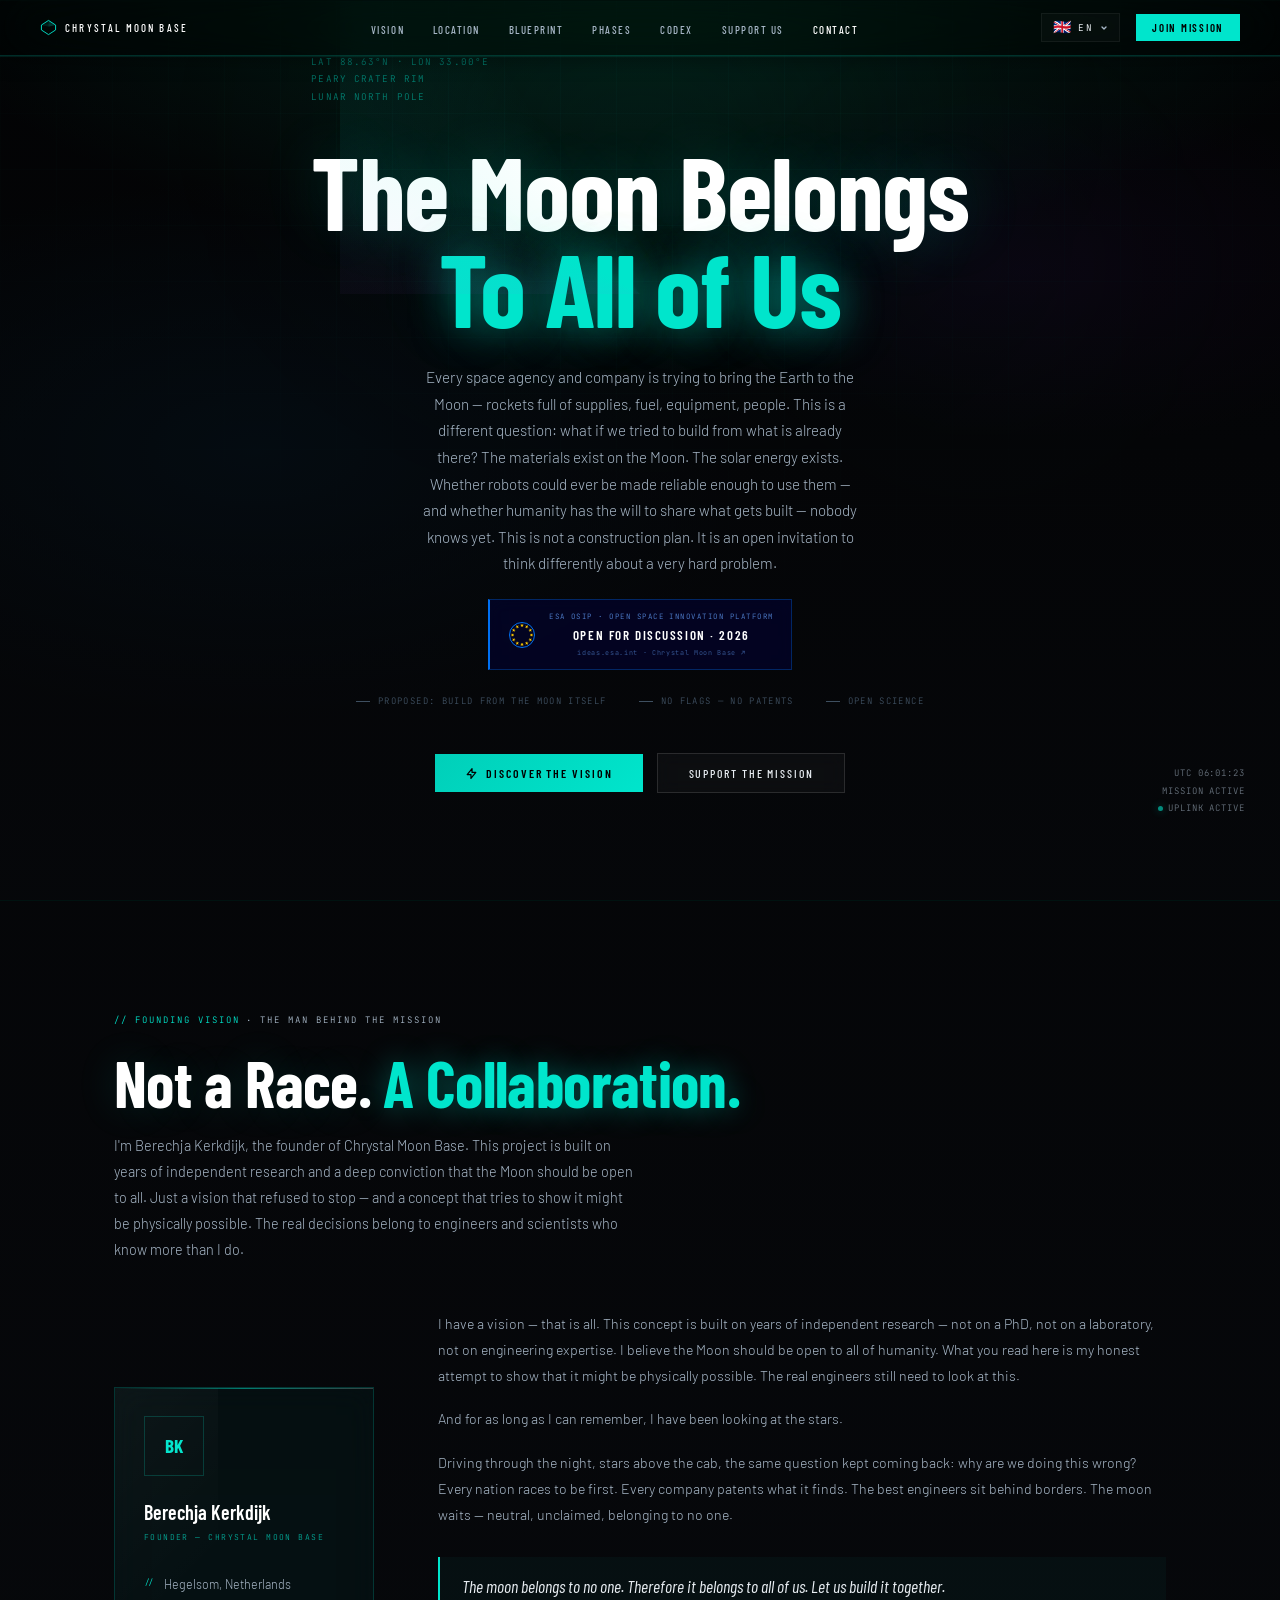
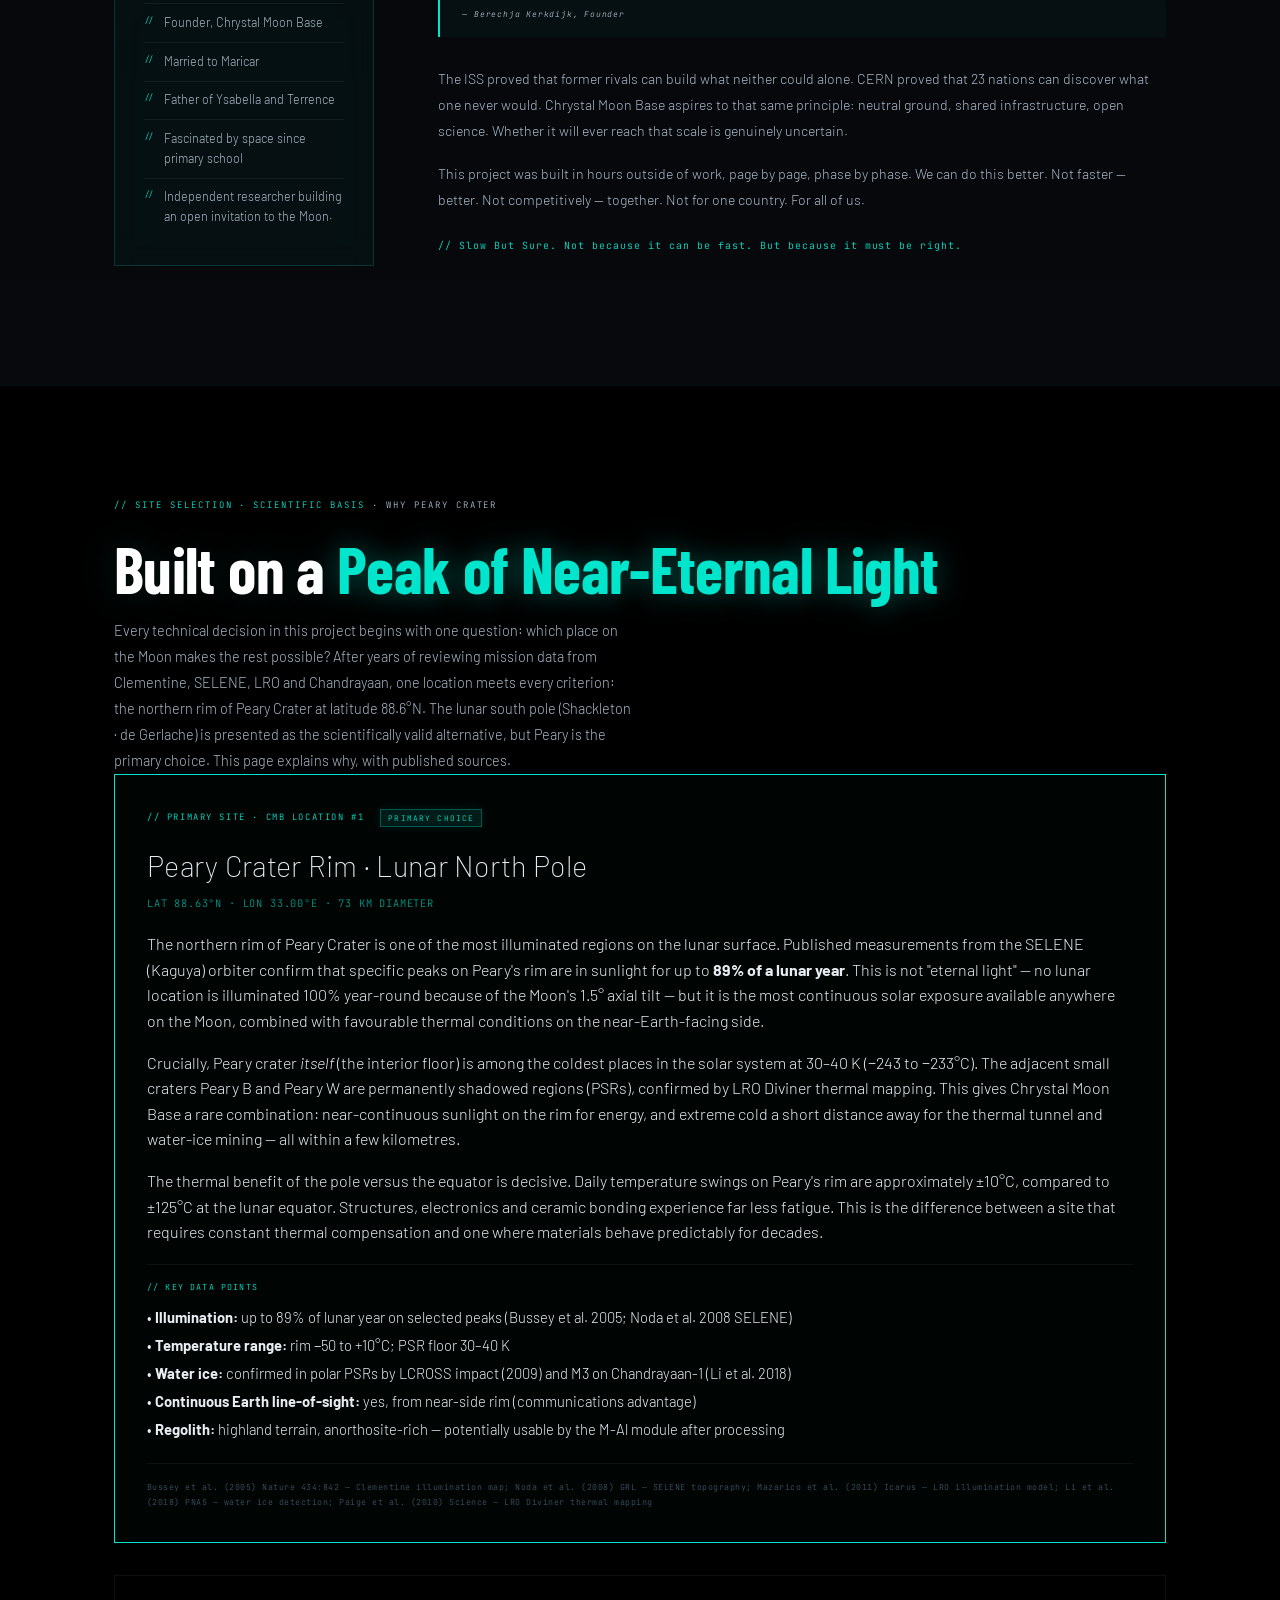
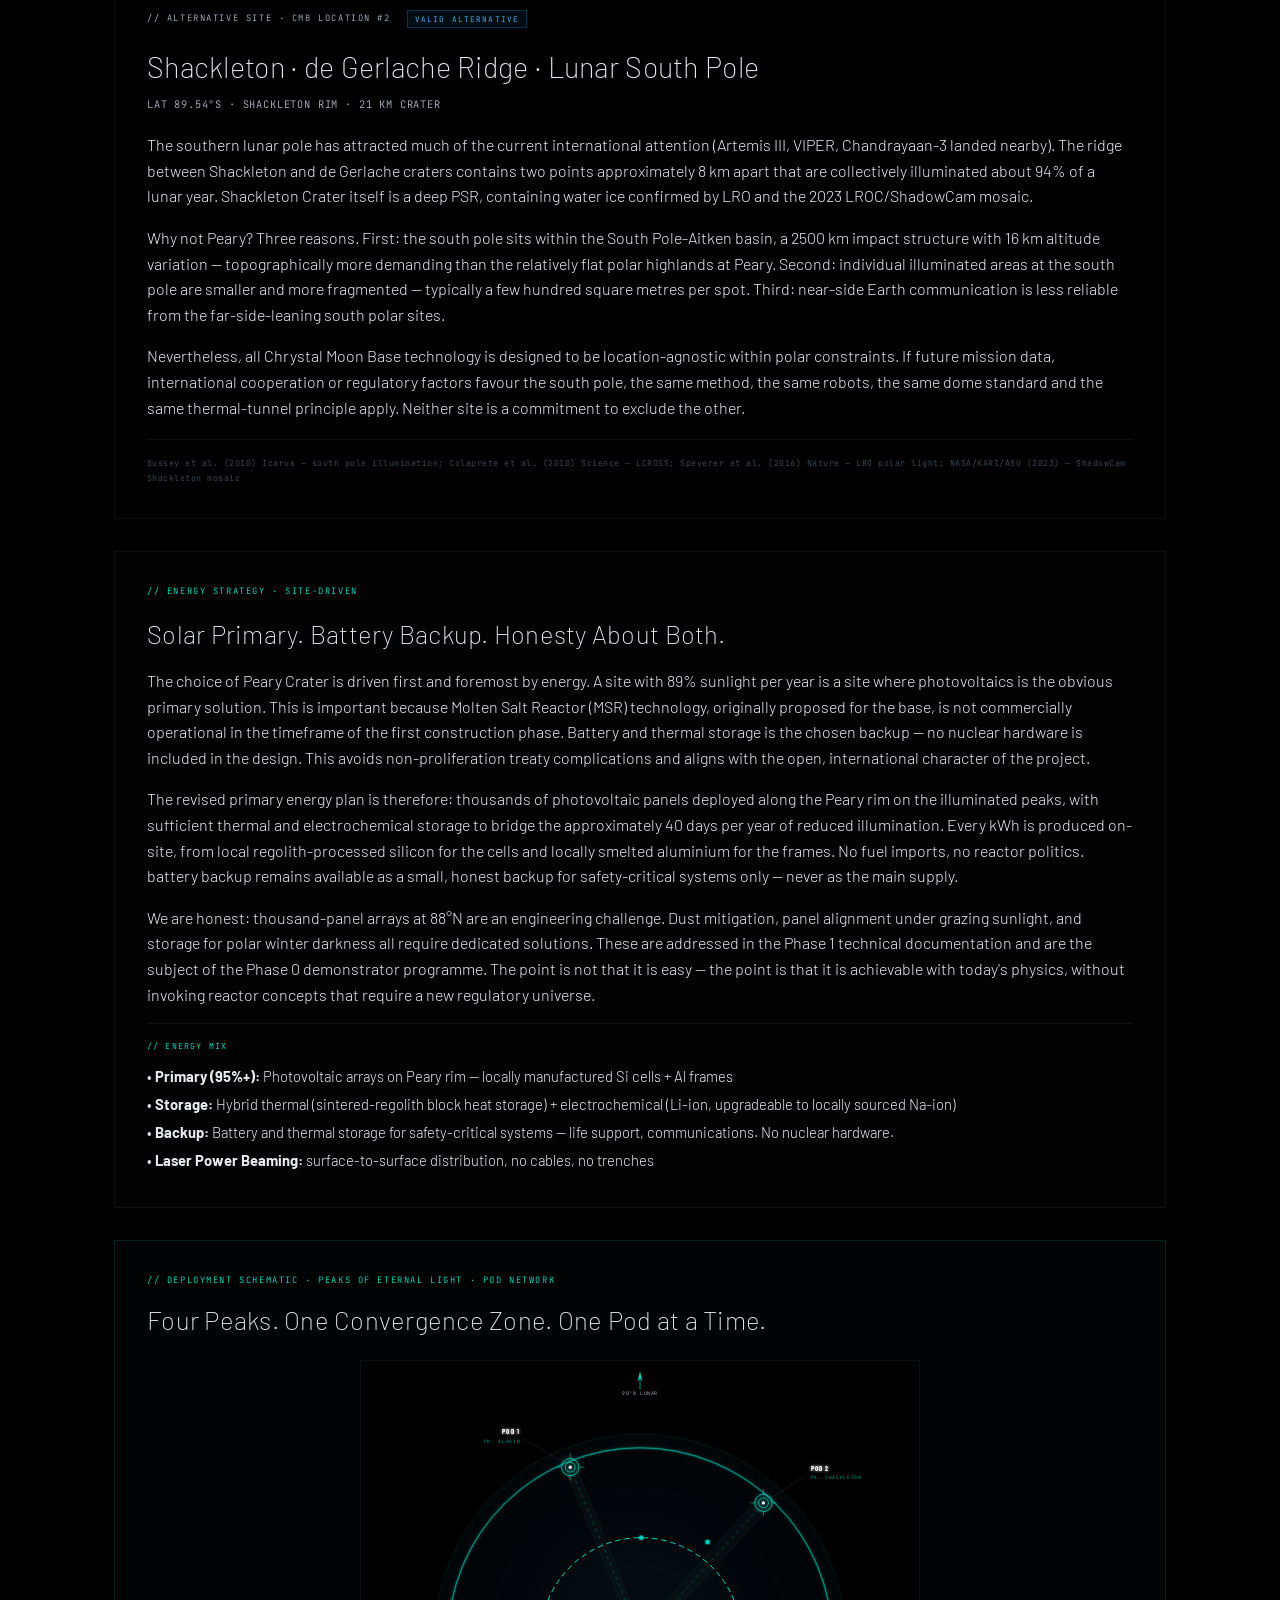
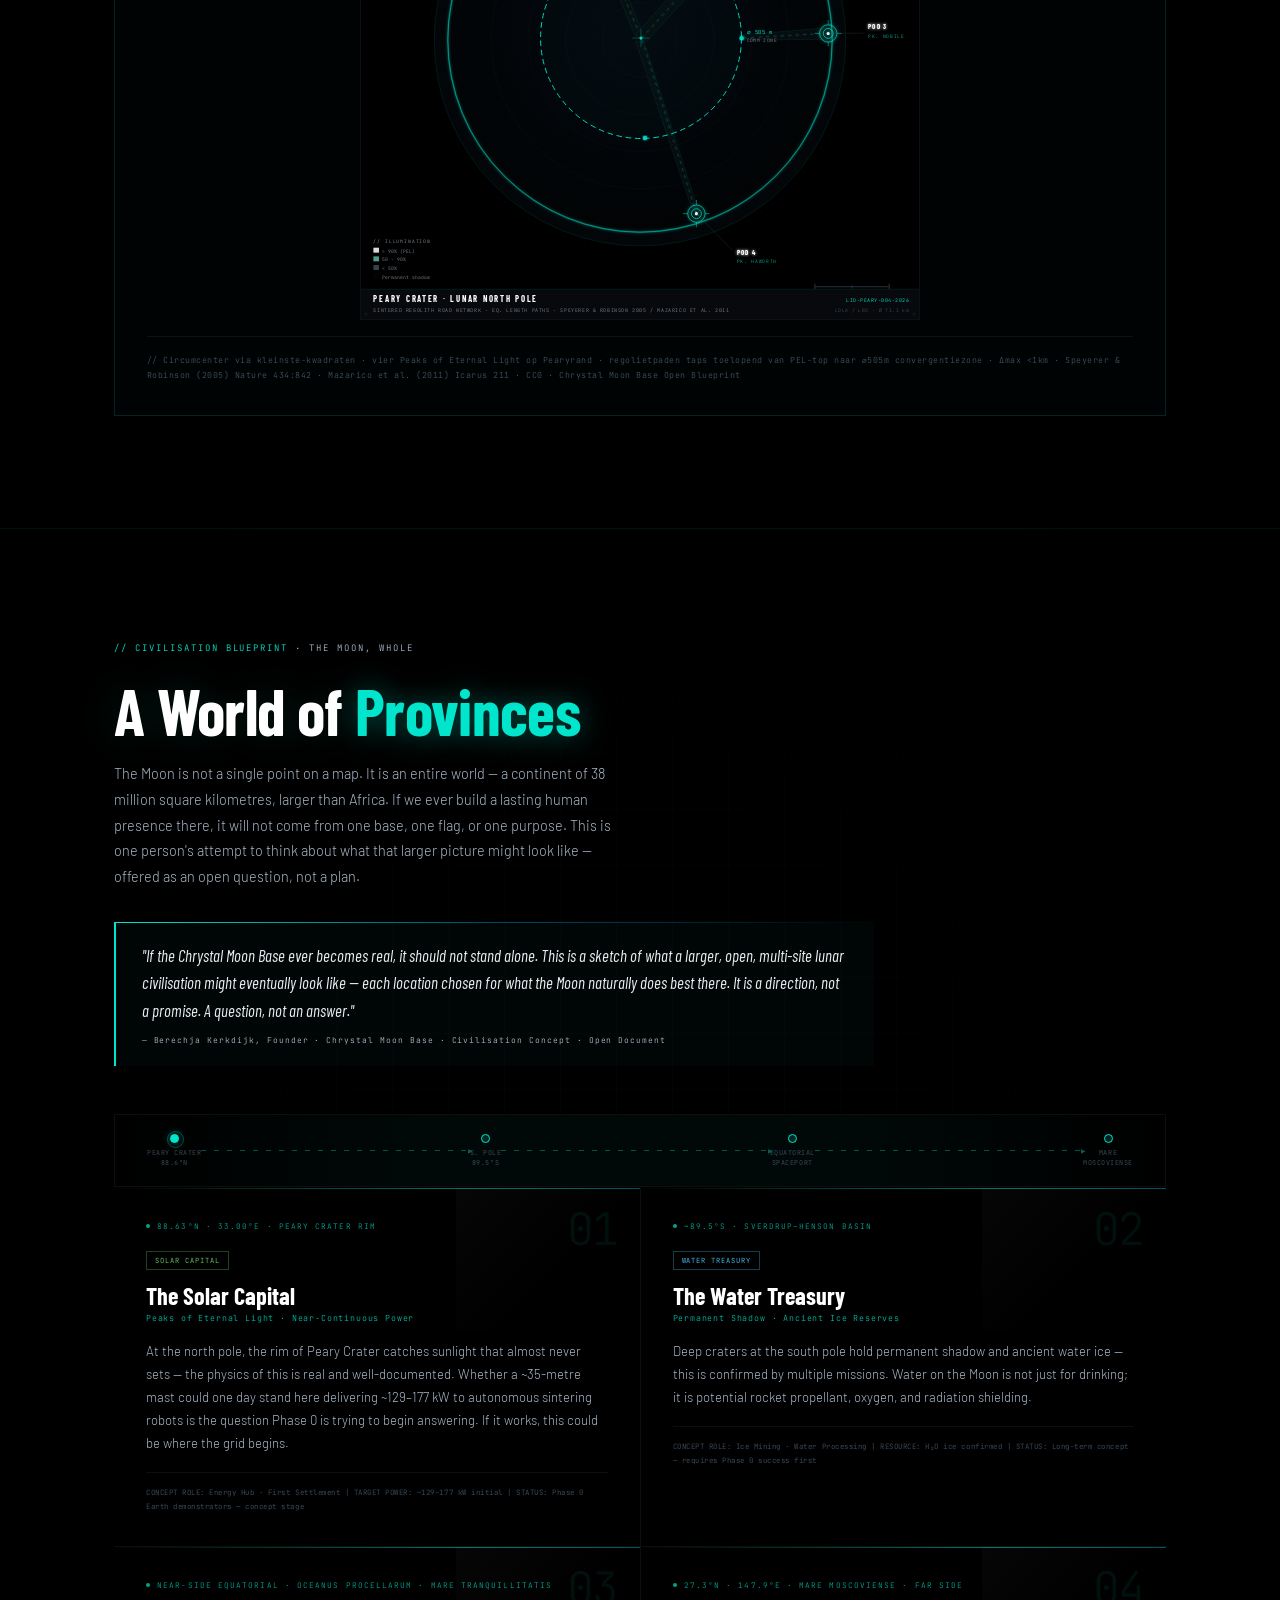
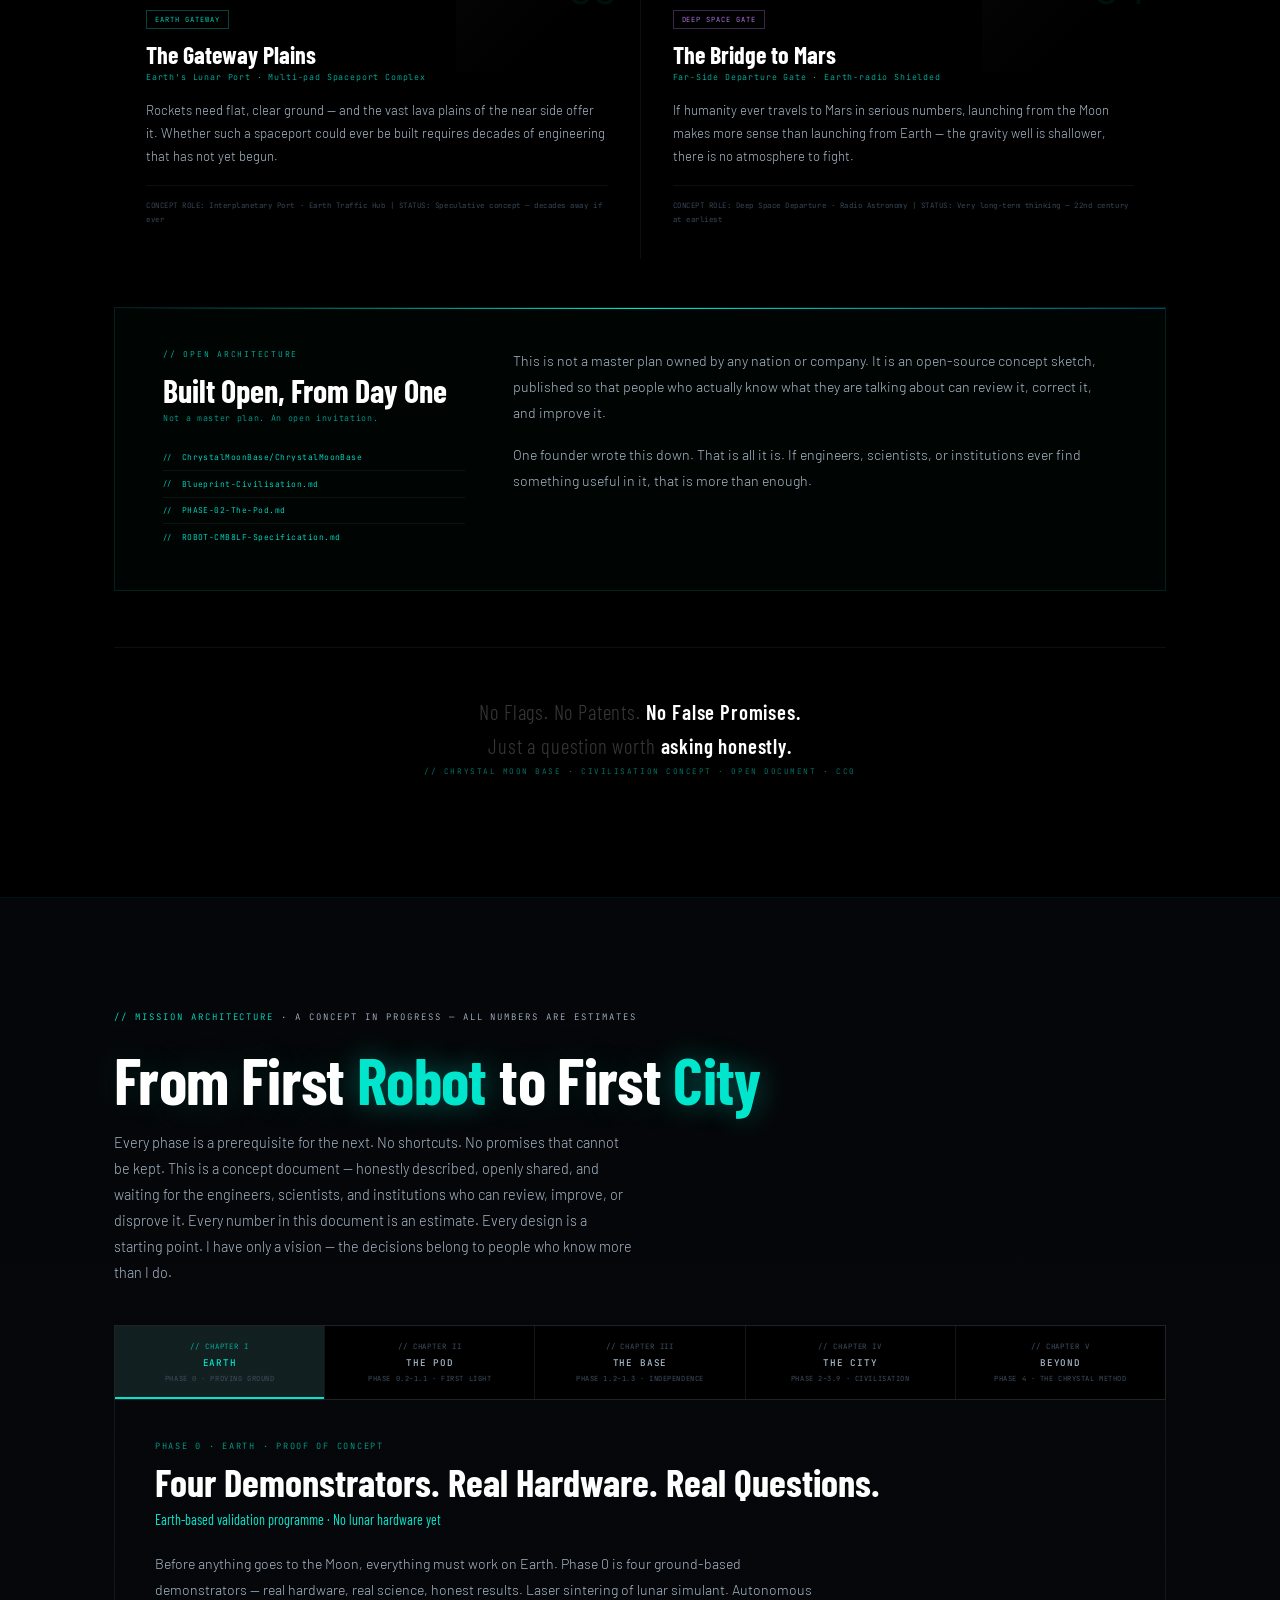
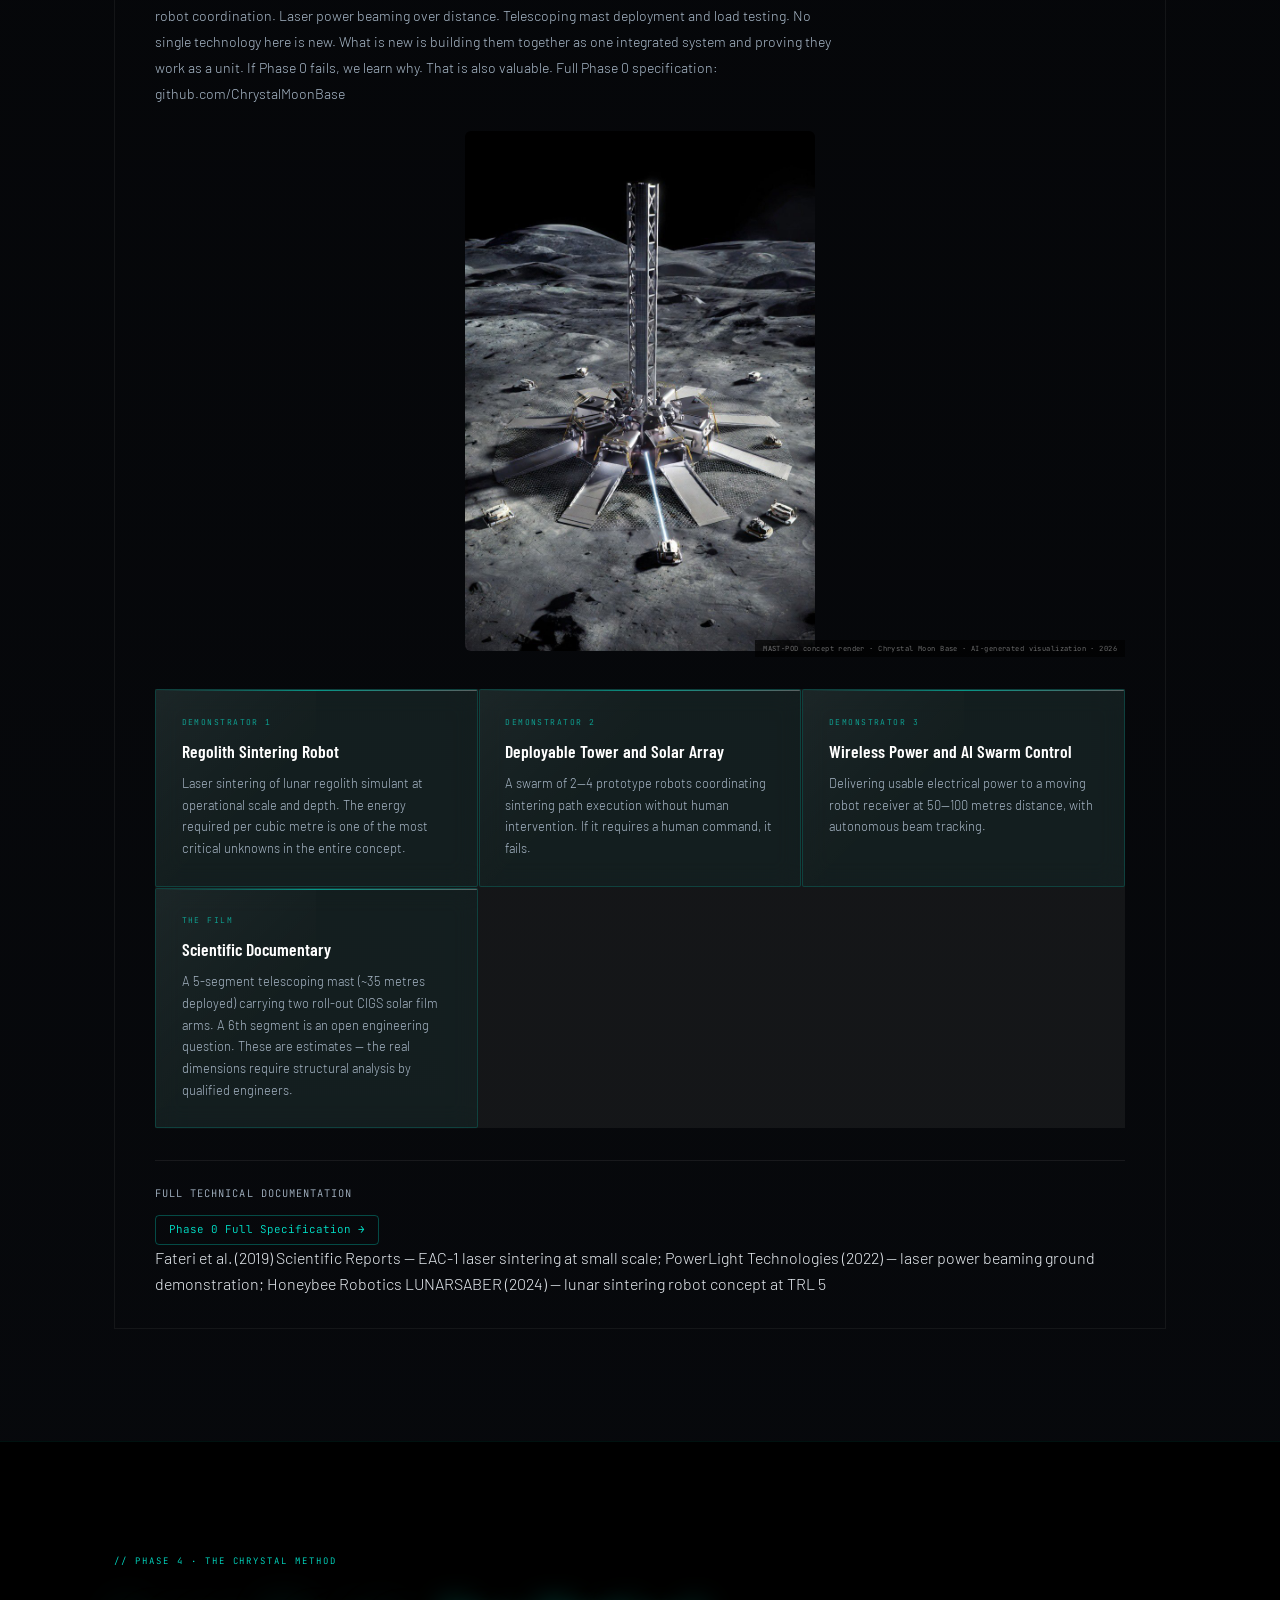
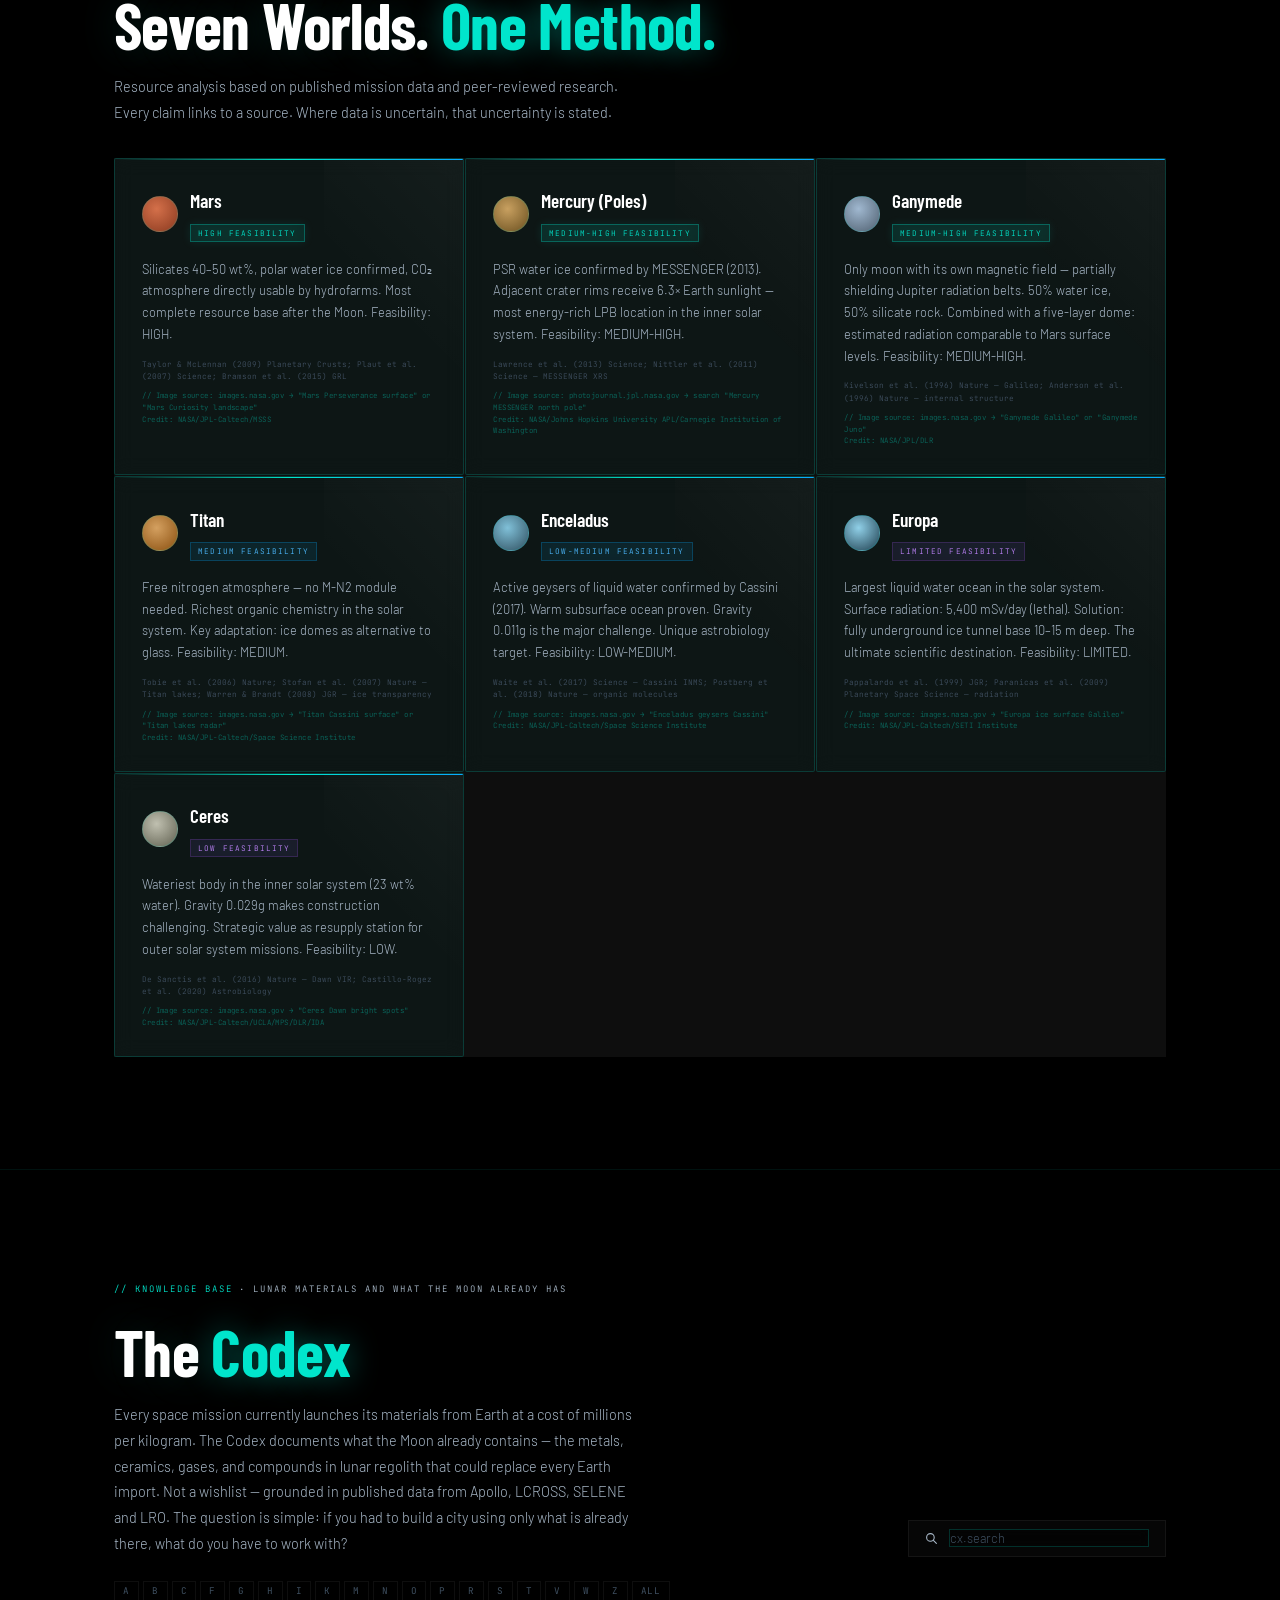
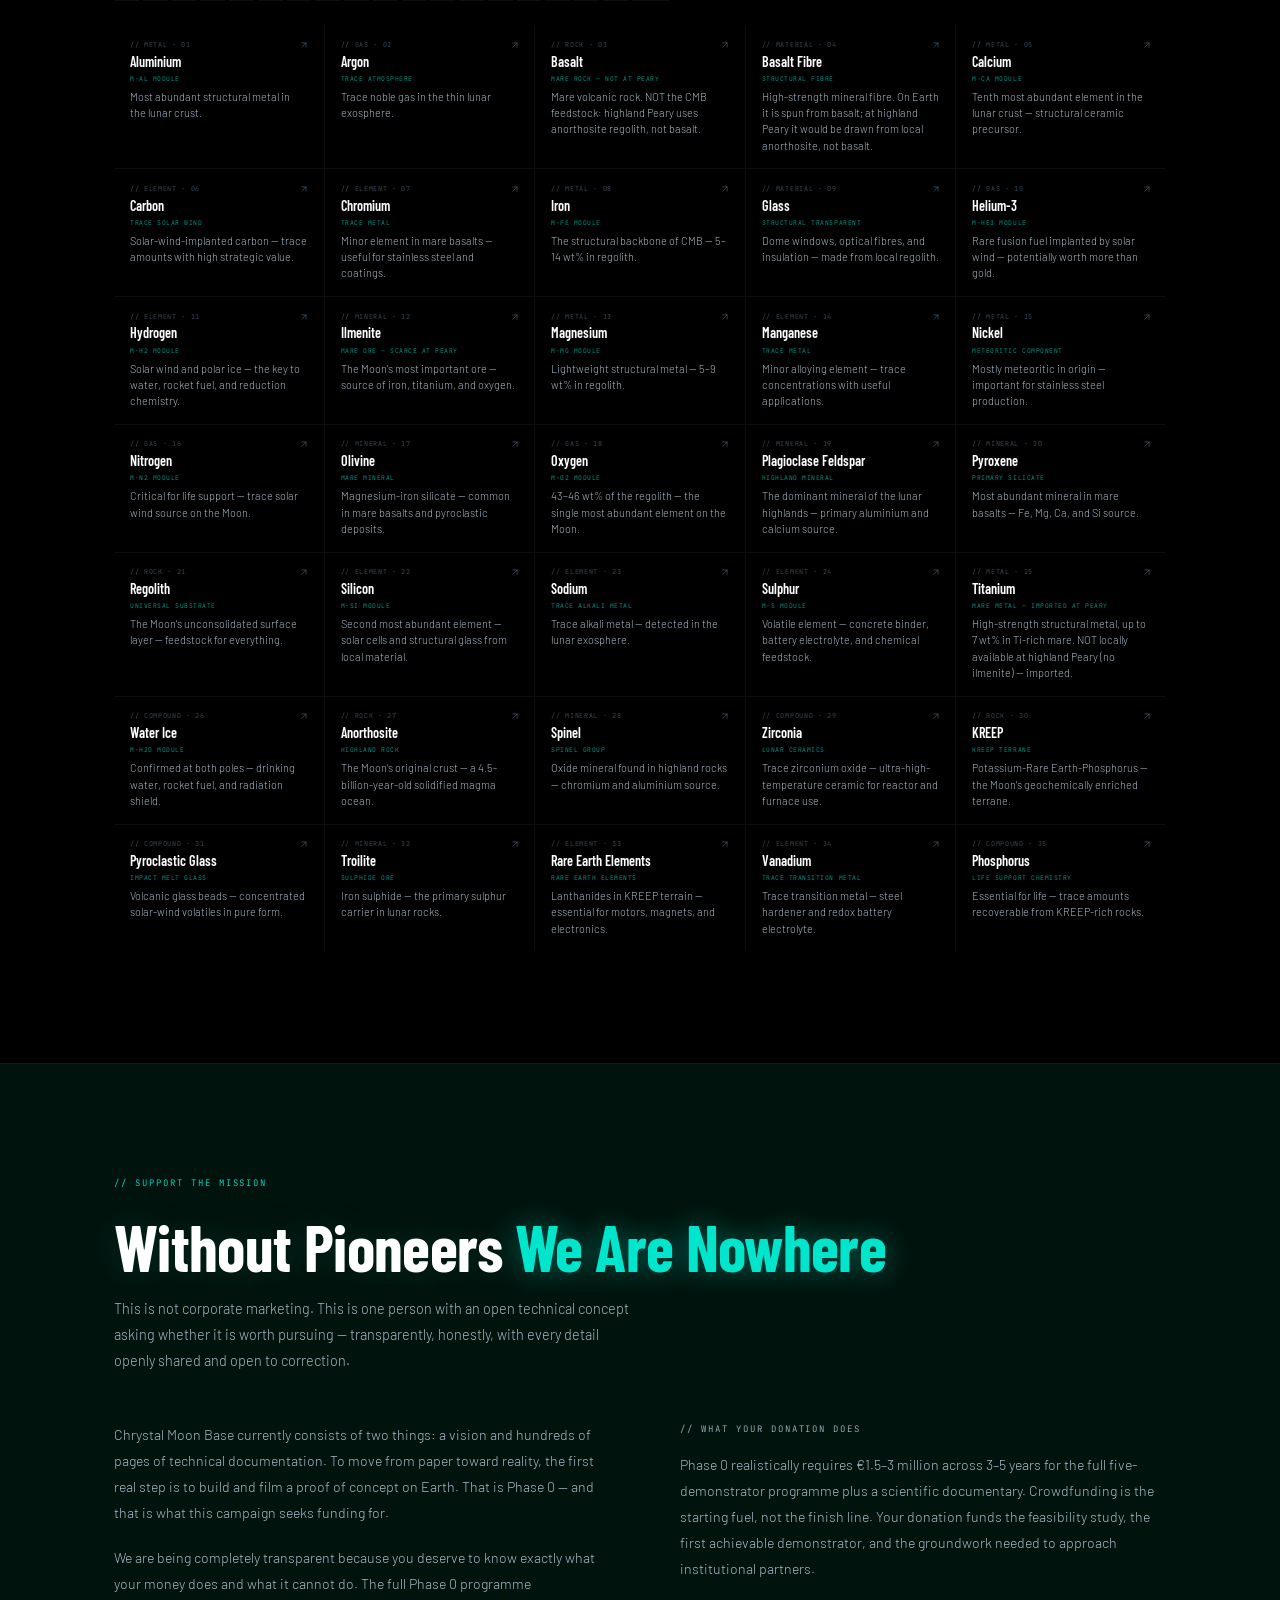
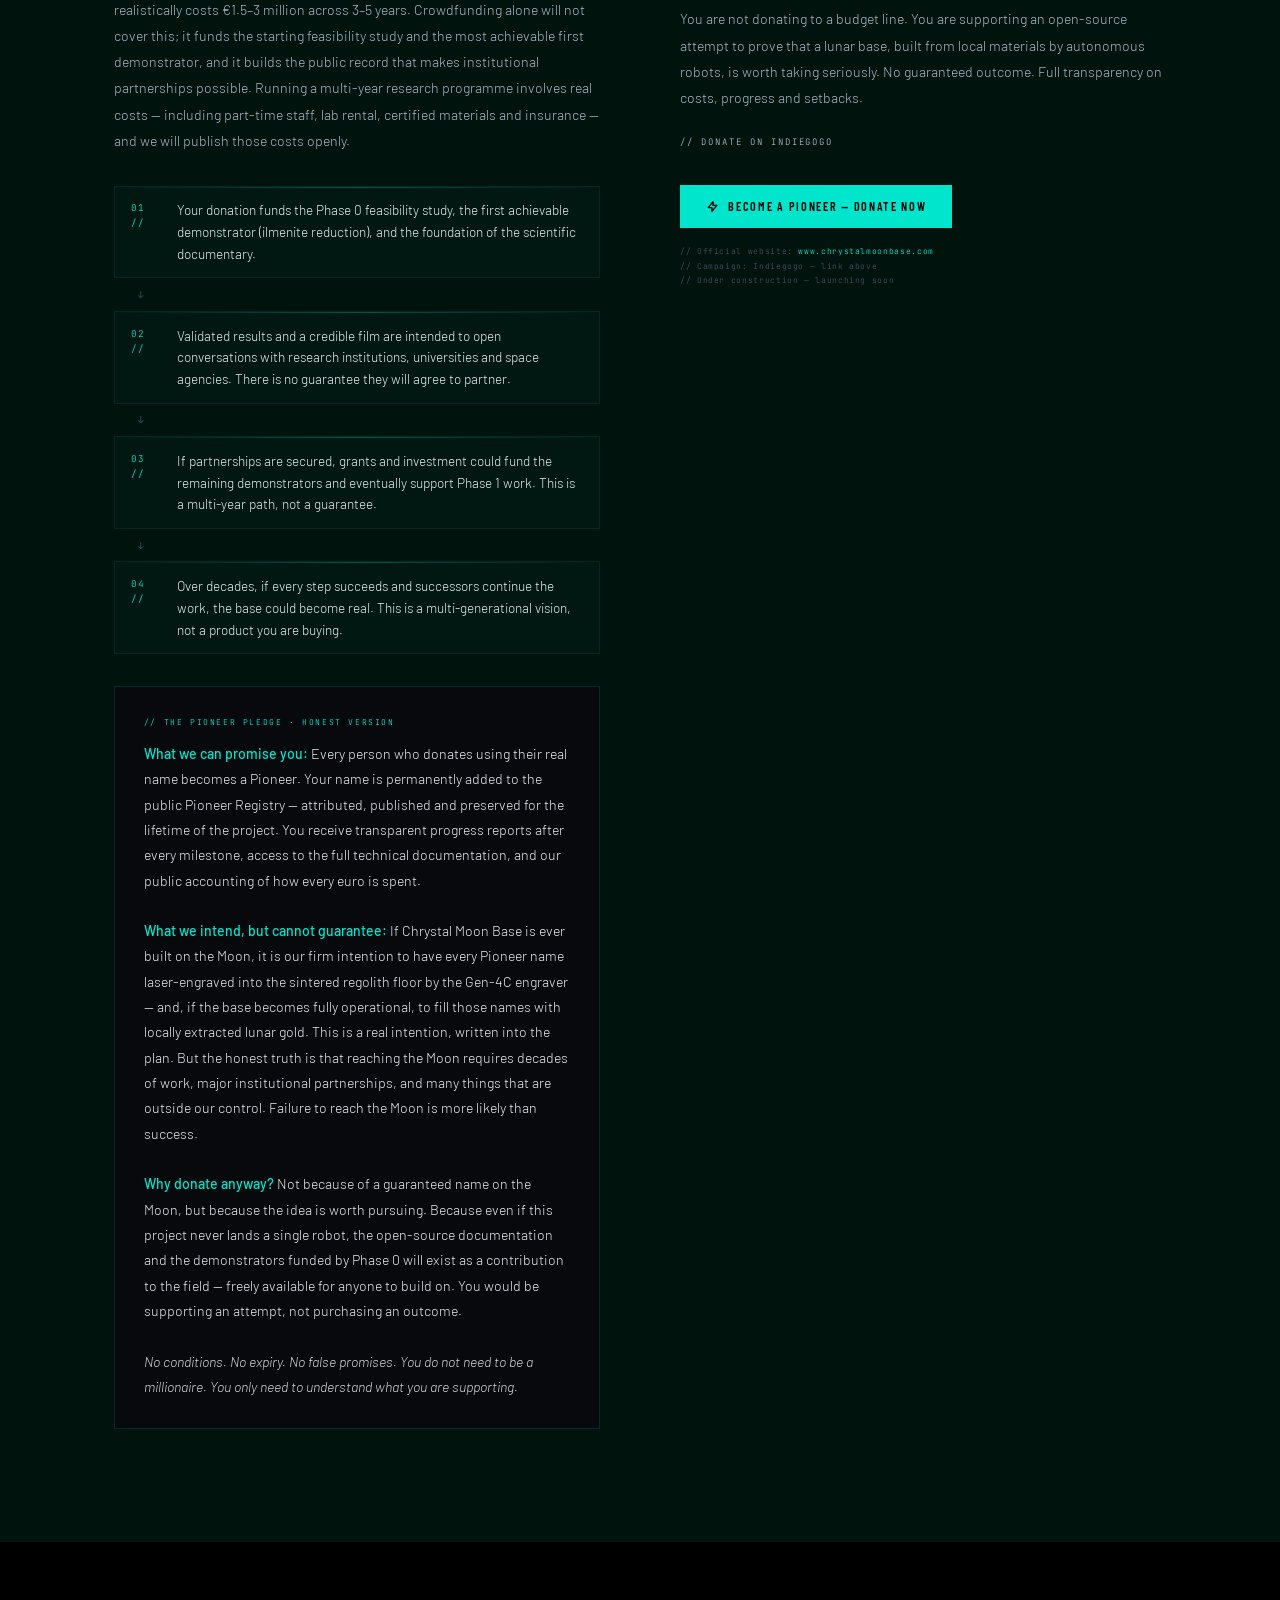
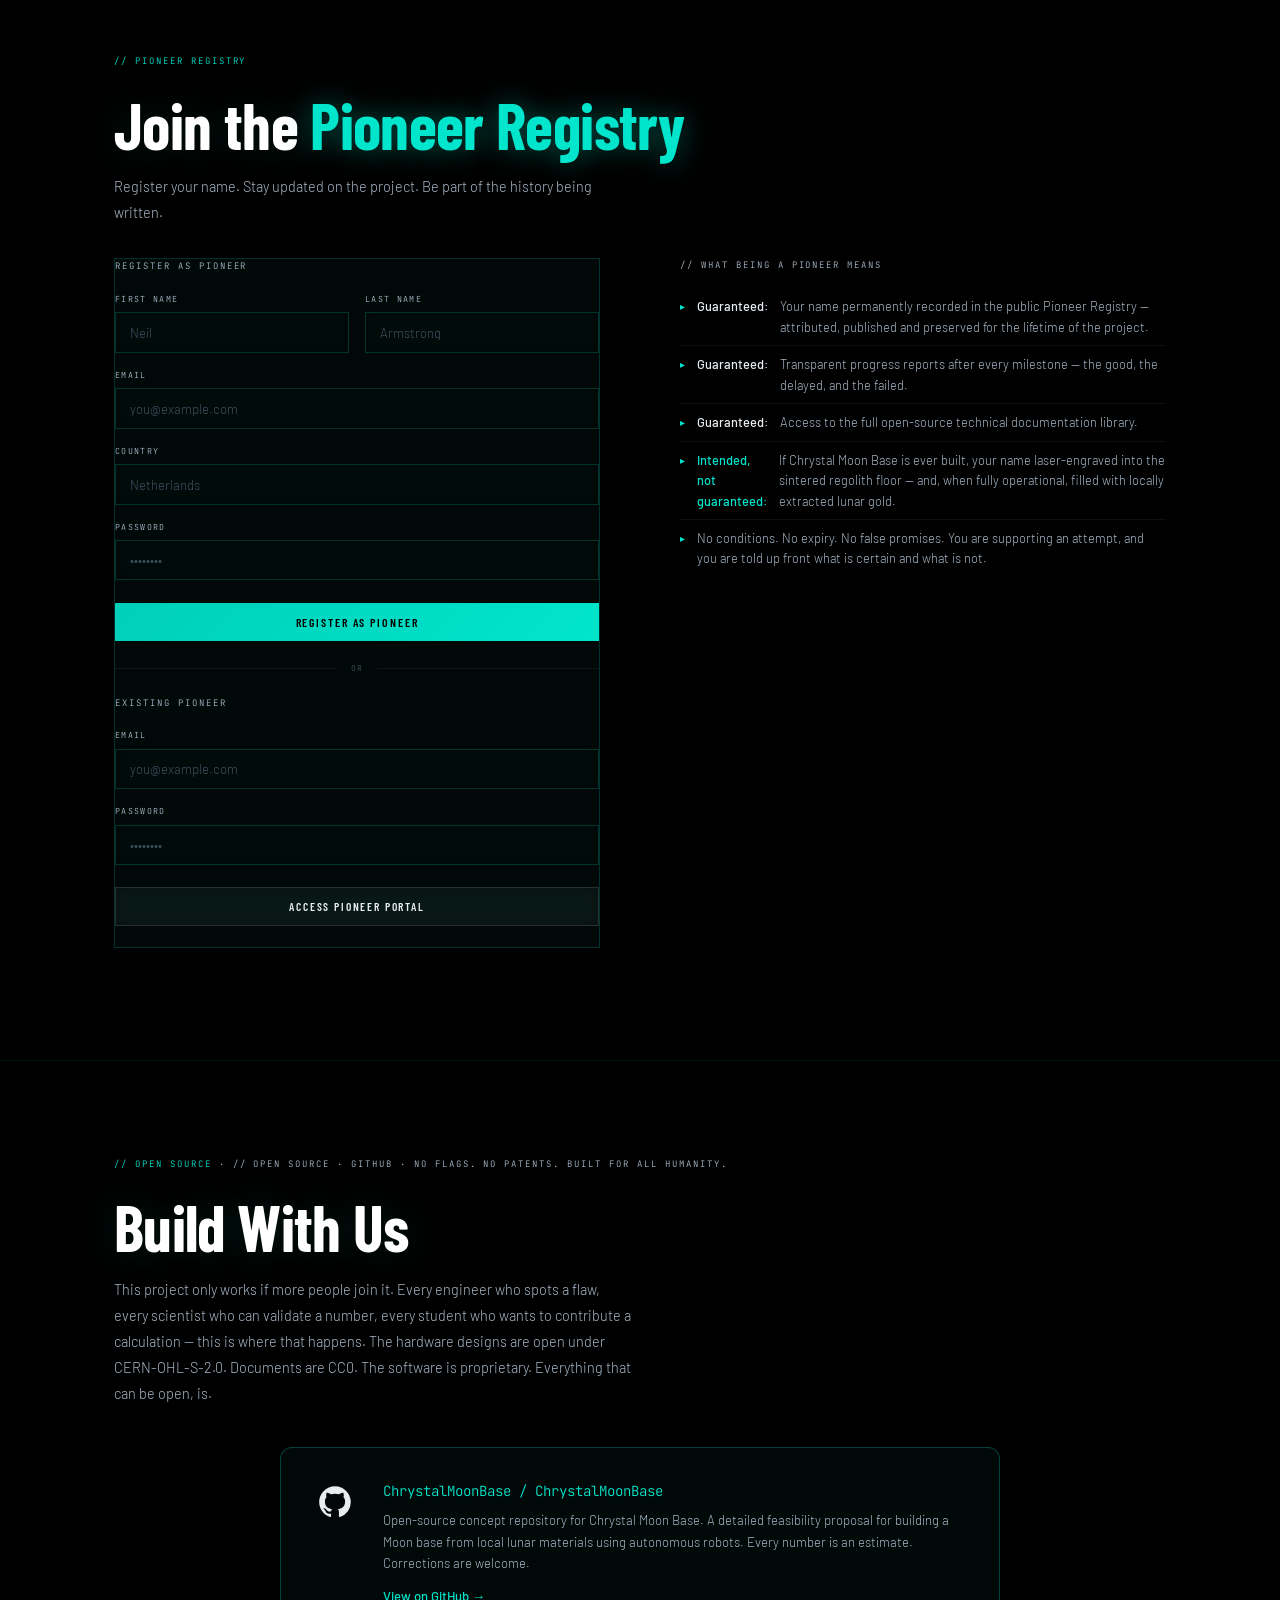
==== public/index.html @ 7a9bbae0 "Small consistency tweaks to the Chrystal Moon Base website and two roadmap docs: removed the duplica" ====
<!DOCTYPE html>
<html lang="en">
<head>
  <meta charset="UTF-8"/>
  <meta name="viewport" content="width=device-width,initial-scale=1.0"/>
  <meta name="color-scheme" content="dark"/>
  <title>Chrystal Moon Base — Build the Moon from the Moon</title>

  <!-- ── SEO ───────────────────────────────────────────────────────────── -->
  <meta name="description" content="Chrystal Moon Base is an open-source framework for building a permanent lunar base using only what the Moon already contains — metals, ceramics, gases and solar energy. No imports. No patents. Built for all of humanity."/>
  <meta name="keywords" content="lunar base, moon base, ISRU, in-situ resource utilisation, lunar construction, autonomous robots, sintered regolith, Peary crater, peaks of eternal light, open source space, ESA OSIP, helium-3, lunar regolith, space architecture"/>
  <meta name="author" content="Chrystal Moon Base"/>
  <meta name="robots" content="index, follow"/>
  <link rel="canonical" href="https://chrystalmoonbase.com/"/>

  <!-- ── Open Graph (Facebook, LinkedIn, WhatsApp preview) ─────────────── -->
  <meta property="og:type" content="website"/>
  <meta property="og:url" content="https://chrystalmoonbase.com/"/>
  <meta property="og:site_name" content="Chrystal Moon Base"/>
  <meta property="og:title" content="Chrystal Moon Base — Build the Moon from the Moon"/>
  <meta property="og:description" content="An open-source framework for building a permanent lunar base from what the Moon already contains — metals, ceramics, gases and solar energy. Qualified by ESA OSIP. No patents. Built for all of humanity."/>
  <meta property="og:image" content="https://chrystalmoonbase.com/assets/images/mastpod-render.png"/>
  <meta property="og:image:width" content="1200"/>
  <meta property="og:image:height" content="630"/>
  <meta property="og:locale" content="en_US"/>

  <!-- ── Twitter / X Card ──────────────────────────────────────────────── -->
  <meta name="twitter:card" content="summary_large_image"/>
  <meta name="twitter:site" content="@chrystalbase"/>
  <meta name="twitter:title" content="Chrystal Moon Base — Build the Moon from the Moon"/>
  <meta name="twitter:description" content="Open-source lunar base construction using only what the Moon already contains. Qualified by ESA OSIP. No patents. Built for all of humanity."/>
  <meta name="twitter:image" content="https://chrystalmoonbase.com/assets/images/mastpod-render.png"/>

  <!-- ── Structured data (Google rich results) ─────────────────────────── -->
  <script type="application/ld+json">
  {
    "@context": "https://schema.org",
    "@graph": [
      {
        "@type": "Organization",
        "@id": "https://chrystalmoonbase.com/#organization",
        "name": "Chrystal Moon Base",
        "url": "https://chrystalmoonbase.com",
        "description": "Open-source framework for building a permanent lunar base from in-situ lunar resources. Qualified by ESA OSIP Open for Discussion 2026.",
        "sameAs": [
          "https://github.com/ChrystalMoonBase/ChrystalMoonBase",
          "https://ideas.esa.int"
        ]
      },
      {
        "@type": "WebSite",
        "@id": "https://chrystalmoonbase.com/#website",
        "url": "https://chrystalmoonbase.com",
        "name": "Chrystal Moon Base",
        "description": "Build the Moon from the Moon — open source lunar base construction",
        "publisher": {"@id": "https://chrystalmoonbase.com/#organization"},
        "potentialAction": {
          "@type": "SearchAction",
          "target": "https://chrystalmoonbase.com/#codex?q={search_term_string}",
          "query-input": "required name=search_term_string"
        }
      },
      {
        "@type": "ResearchProject",
        "name": "Chrystal Moon Base",
        "url": "https://chrystalmoonbase.com",
        "description": "An open-source autonomous robotic framework for in-situ lunar base construction using only what the Moon already contains.",
        "keywords": "lunar base, ISRU, autonomous robots, sintered regolith, Peary crater, ESA OSIP",
        "funding": {
          "@type": "Grant",
          "funder": {
            "@type": "Organization",
            "name": "ESA OSIP — Open Space Innovation Platform"
          }
        }
      }
    ]
  }
  </script>

  <link href="https://fonts.googleapis.com/css2?family=Barlow:wght@300;400;500&amp;family=Barlow+Condensed:wght@300;400;500;600;700&amp;family=JetBrains+Mono:wght@300;400&amp;display=swap" rel="stylesheet"/>
  <style>
    :root{--cyan:#00e5cc;--cyan-dim:rgba(0,229,204,0.65);--white:#ffffff;--off-white:#e8edf2;--muted:#a8b8c8;--muted-2:#3e4f60;--bg:#000000;--bg-card:#07090c;--border:rgba(255,255,255,0.055)}
    *,*::before,*::after{box-sizing:border-box;margin:0;padding:0}
    html{scroll-behavior:smooth;color-scheme:dark;background:#000000}
    body{background:#000000 !important;color:var(--off-white);font-family:'Barlow',sans-serif;font-weight:300;line-height:1.6;overflow-x:hidden;-webkit-font-smoothing:antialiased;color-scheme:dark}
    ::-webkit-scrollbar{width:3px}::-webkit-scrollbar-track{background:#000}::-webkit-scrollbar-thumb{background:rgba(0,229,204,0.3)}
    nav{position:fixed;top:0;left:0;right:0;z-index:100;height:56px;display:flex;align-items:center;justify-content:space-between;padding:0 2.5rem;background:rgba(0,0,0,0.85);backdrop-filter:blur(14px);border-bottom:1px solid var(--border);gap:1rem}
    .nav-logo{display:flex;align-items:center;gap:0.5rem;text-decoration:none;flex-shrink:0}
    .nav-logo-icon{width:17px;height:17px;color:var(--cyan)}
    .nav-logo-text{font-family:'Barlow Condensed',sans-serif;font-size:0.68rem;font-weight:500;letter-spacing:0.2em;text-transform:uppercase;color:var(--white)}
    .nav-links{display:flex;gap:1.8rem;list-style:none}
    .nav-links a{font-family:'Barlow Condensed',sans-serif;font-size:0.68rem;font-weight:500;letter-spacing:0.14em;text-transform:uppercase;color:var(--muted);text-decoration:none;transition:color 0.2s;cursor:pointer}
    .nav-links a:hover,.nav-links a.active{color:var(--white)}
    .nav-right{display:flex;align-items:center;gap:1rem}
    .lang-switcher{position:relative;flex-shrink:0}
    .lang-trigger{display:flex;align-items:center;gap:0.45rem;background:rgba(255,255,255,0.02);border:1px solid var(--border);padding:0.38rem 0.7rem;cursor:pointer;transition:all 0.2s;font-family:'JetBrains Mono',monospace;color:var(--off-white)}
    .lang-trigger:hover{border-color:rgba(0,229,204,0.28);background:rgba(0,229,204,0.04)}
    .lang-trigger.open{border-color:rgba(0,229,204,0.38);background:rgba(0,229,204,0.05)}
    .lang-flag{font-size:0.92rem;line-height:1;font-family:'Apple Color Emoji','Segoe UI Emoji','Noto Color Emoji',sans-serif}
    .lang-code{font-size:0.58rem;letter-spacing:0.12em;text-transform:uppercase;color:var(--off-white)}
    .lang-chevron{width:8px;height:8px;color:var(--muted);transition:transform 0.25s}
    .lang-trigger.open .lang-chevron{transform:rotate(180deg);color:var(--cyan)}
    .lang-menu{position:absolute;top:calc(100% + 6px);right:0;min-width:190px;background:rgba(6,8,10,0.97);backdrop-filter:blur(20px);-webkit-backdrop-filter:blur(20px);border:1px solid rgba(0,229,204,0.15);padding:0.3rem;opacity:0;visibility:hidden;transform:translateY(-6px);transition:opacity 0.22s,transform 0.22s,visibility 0.22s;z-index:110;max-height:380px;overflow-y:auto}
    .lang-menu.open{opacity:1;visibility:visible;transform:translateY(0)}
    .lang-menu::-webkit-scrollbar{width:3px}
    .lang-menu::-webkit-scrollbar-thumb{background:rgba(0,229,204,0.3)}
    .lang-option{display:flex;align-items:center;gap:0.65rem;width:100%;background:none;border:none;padding:0.5rem 0.75rem;cursor:pointer;transition:background 0.15s;text-align:left;color:var(--off-white)}
    .lang-option:hover{background:rgba(0,229,204,0.06)}
    .lang-option.active{background:rgba(0,229,204,0.1)}
    .lang-option.active .lang-name{color:var(--cyan)}
    .lang-option.active .lang-code{color:var(--cyan)}
    .lang-option .lang-flag{font-size:1.05rem}
    .lang-option .lang-code{min-width:22px;font-family:'JetBrains Mono',monospace;font-size:0.56rem;letter-spacing:0.1em;color:var(--muted-2)}
    .lang-option .lang-name{font-family:'Barlow',sans-serif;font-size:0.78rem;font-weight:300;letter-spacing:0.02em;flex:1}
    .btn-nav{font-family:'Barlow Condensed',sans-serif;font-size:0.68rem;font-weight:600;letter-spacing:0.16em;text-transform:uppercase;color:#000;background:var(--cyan);padding:0.42rem 1rem;text-decoration:none;transition:all 0.2s;display:inline-block;cursor:pointer;border:none;white-space:nowrap}
    .btn-nav:hover{background:#fff}
    #hero{position:relative;min-height:100vh;display:flex;flex-direction:column;justify-content:center;padding-top:56px;overflow:hidden;border-top:none}
    .hero-bg{position:absolute;inset:0;z-index:0;pointer-events:none}
    .hero-bg::before{content:'';position:absolute;inset:0;background:radial-gradient(ellipse 90% 70% at 50% 0%,rgba(0,60,44,0.55) 0%,transparent 55%),radial-gradient(ellipse 60% 50% at 50% 20%,rgba(0,30,22,0.4) 0%,transparent 60%),#000}
    .hero-bg::after{content:'';position:absolute;inset:0;background-image:linear-gradient(rgba(0,229,204,0.025) 1px,transparent 1px),linear-gradient(90deg,rgba(0,229,204,0.025) 1px,transparent 1px);background-size:56px 56px;mask-image:radial-gradient(ellipse 90% 70% at 50% 15%,black 20%,transparent 75%);-webkit-mask-image:radial-gradient(ellipse 90% 70% at 50% 15%,black 20%,transparent 75%)}
    .hero-blob{position:absolute;border-radius:50%;filter:blur(90px);pointer-events:none}
    .hero-blob-1{width:700px;height:500px;top:-120px;left:50%;transform:translateX(-50%);background:radial-gradient(ellipse,rgba(0,90,64,0.3) 0%,transparent 70%)}
    .hero-blob-2{width:350px;height:350px;top:10%;right:10%;background:radial-gradient(circle,rgba(0,229,204,0.05) 0%,transparent 70%)}
    .hero-content{position:relative;z-index:1;text-align:center;padding:0 2rem;max-width:820px;margin:0 auto}
    .hero-coords{font-family:'JetBrains Mono',monospace;font-size:0.58rem;color:var(--cyan-dim);letter-spacing:0.12em;line-height:1.9;margin-bottom:2.2rem;opacity:0.75;text-align:left;max-width:200px}
    .hero-title{font-family:'Barlow Condensed',sans-serif;font-size:clamp(3.4rem,9vw,6.5rem);font-weight:700;line-height:0.93;color:var(--white);letter-spacing:-0.01em;margin-bottom:1.8rem}
    .hero-title .accent{color:var(--cyan);display:block}
    .hero-desc{font-size:0.95rem;font-weight:300;color:var(--muted);max-width:440px;margin:0 auto 1.4rem;line-height:1.75}
    .hero-tags{display:flex;align-items:center;justify-content:center;flex-wrap:wrap;gap:0 2rem;margin-bottom:2.8rem}
    .hero-tag{font-family:'JetBrains Mono',monospace;font-size:0.56rem;color:var(--muted-2);letter-spacing:0.15em;text-transform:uppercase;display:flex;align-items:center;gap:0.5rem}
    .hero-tag::before{content:'';width:14px;height:1px;background:var(--muted-2)}
    .hero-btns{display:flex;align-items:center;justify-content:center;gap:0.9rem;flex-wrap:wrap}
    .btn-primary{font-family:'Barlow Condensed',sans-serif;font-size:0.74rem;font-weight:600;letter-spacing:0.16em;text-transform:uppercase;color:#000;background:var(--cyan);padding:0.75rem 1.9rem;text-decoration:none;display:inline-flex;align-items:center;gap:0.5rem;transition:all 0.25s;border:none;cursor:pointer}
    .btn-primary:hover{background:#fff;box-shadow:0 0 28px rgba(0,229,204,0.4);transform:translateY(-1px)}
    .btn-primary svg{width:13px;height:13px}
    .btn-ghost{font-family:'Barlow Condensed',sans-serif;font-size:0.74rem;font-weight:500;letter-spacing:0.16em;text-transform:uppercase;color:var(--off-white);background:transparent;border:1px solid rgba(255,255,255,0.13);padding:0.75rem 1.9rem;text-decoration:none;display:inline-block;transition:all 0.25s;cursor:pointer}
    .btn-ghost:hover{border-color:rgba(255,255,255,0.35);color:var(--white);transform:translateY(-1px)}
    .hero-status{position:absolute;bottom:1.8rem;right:2.2rem;z-index:1;text-align:right}
    .hero-status-text{font-family:'JetBrains Mono',monospace;font-size:0.56rem;color:var(--muted);letter-spacing:0.1em;line-height:2;opacity:0.6}
    .status-dot{display:inline-block;width:5px;height:5px;border-radius:50%;background:var(--cyan);margin-right:0.35rem;animation:blink 2s ease-in-out infinite}
    @keyframes blink{0%,100%{opacity:1}50%{opacity:0.15}}
    section{padding:7rem 2.5rem;border-top:1px solid var(--border)}
    .wrap{max-width:1100px;margin:0 auto;padding:0 1.5rem}
    .sec-label{font-family:'JetBrains Mono',monospace;font-size:0.56rem;color:var(--muted);letter-spacing:0.22em;text-transform:uppercase;margin-bottom:1.5rem}
    .sec-label .c{color:var(--cyan)}
    .sec-title{font-family:'Barlow Condensed',sans-serif;font-size:clamp(2.4rem,5vw,4rem);font-weight:700;color:var(--white);line-height:1;letter-spacing:-0.01em;margin-bottom:1.1rem}
    .sec-title .accent{color:var(--cyan)}
    .sec-desc{font-size:0.9rem;font-weight:300;color:var(--muted);line-height:1.8;max-width:520px}
    .media-placeholder{background:var(--bg-card);border:1px dashed rgba(0,229,204,0.2);padding:2.5rem 2rem;text-align:center;margin:2rem 0}
    .media-placeholder-icon{font-family:'JetBrains Mono',monospace;font-size:0.56rem;color:var(--cyan);letter-spacing:0.2em;text-transform:uppercase;margin-bottom:0.5rem}
    .media-placeholder-text{font-size:0.75rem;color:var(--muted-2);line-height:1.6}
    .vision-grid{display:grid;grid-template-columns:260px 1fr;gap:4rem;align-items:start;margin-top:3rem}
    .founder-card{background:var(--bg-card);border:1px solid var(--border);padding:1.8rem;position:sticky;top:76px}
    .founder-av{width:60px;height:60px;border:1px solid rgba(0,229,204,0.2);display:flex;align-items:center;justify-content:center;font-family:'Barlow Condensed',sans-serif;font-size:1.2rem;font-weight:700;color:var(--cyan);margin-bottom:1.2rem}
    .founder-name{font-family:'Barlow Condensed',sans-serif;font-size:1.25rem;font-weight:600;color:var(--white);margin-bottom:0.2rem}
    .founder-role{font-family:'JetBrains Mono',monospace;font-size:0.5rem;color:var(--cyan);letter-spacing:0.18em;text-transform:uppercase;margin-bottom:1.4rem;opacity:0.7}
    .fact-list{list-style:none}
    .fact-list li{display:flex;gap:0.65rem;padding:0.55rem 0;border-bottom:1px solid var(--border);font-size:0.78rem;color:var(--muted)}
    .fact-list li:last-child{border-bottom:none}
    .fact-list li::before{content:'//';font-family:'JetBrains Mono',monospace;font-size:0.5rem;color:var(--cyan);margin-top:1px;flex-shrink:0}
    .vision-body p{font-size:0.88rem;color:var(--muted);line-height:1.85;margin-bottom:1.1rem}
    .vision-quote{border-left:2px solid var(--cyan);padding:1rem 1.4rem;margin:1.8rem 0;background:rgba(0,229,204,0.03)}
    .vision-quote p{font-family:'Barlow Condensed',sans-serif;font-size:1.1rem;font-weight:400;color:var(--off-white);line-height:1.5;font-style:italic;margin:0}
    .vision-quote cite{display:block;font-family:'JetBrains Mono',monospace;font-size:0.5rem;color:var(--muted);letter-spacing:0.1em;margin-top:0.55rem}
    .phase-nav{display:flex;gap:2px;flex-wrap:wrap;margin-top:2.5rem;margin-bottom:2.5rem;background:rgba(255,255,255,0.02);padding:4px;border:1px solid var(--border)}
    .phase-btn{font-family:'JetBrains Mono',monospace;font-size:0.56rem;letter-spacing:0.12em;text-transform:uppercase;color:var(--muted);background:transparent;border:none;padding:0.55rem 0.9rem;cursor:pointer;transition:all 0.2s;white-space:nowrap}
    .phase-btn:hover{color:var(--off-white)}
    .phase-btn.active{color:var(--cyan);background:rgba(0,229,204,0.06);border-bottom:1px solid var(--cyan)}
    .phase-panel{display:none}
    .phase-panel.active{display:block}
    .phase-num{font-family:'JetBrains Mono',monospace;font-size:0.54rem;color:var(--cyan);letter-spacing:0.2em;text-transform:uppercase;margin-bottom:0.5rem;opacity:0.7}
    .phase-title{font-family:'Barlow Condensed',sans-serif;font-size:clamp(1.8rem,3vw,2.8rem);font-weight:700;color:var(--white);line-height:1.05;margin-bottom:0.4rem}
    .phase-sub{font-family:'Barlow Condensed',sans-serif;font-size:0.88rem;font-weight:400;color:var(--cyan);margin-bottom:1.2rem}
    .phase-desc{font-size:0.88rem;color:var(--muted);line-height:1.85;margin-bottom:1.5rem;max-width:680px}
    .phase-grid{display:grid;grid-template-columns:repeat(auto-fit,minmax(280px,1fr));gap:1px;background:var(--border);margin-bottom:2rem}
    .phase-card{background:var(--bg);padding:1.6rem}
    .phase-card-label{font-family:'JetBrains Mono',monospace;font-size:0.5rem;color:var(--cyan);letter-spacing:0.18em;text-transform:uppercase;margin-bottom:0.5rem;opacity:0.7}
    .phase-card-title{font-family:'Barlow Condensed',sans-serif;font-size:1.1rem;font-weight:600;color:var(--white);margin-bottom:0.5rem}
    .phase-card-text{font-size:0.8rem;color:var(--muted);line-height:1.7}
    .ms-list{list-style:none;margin-top:1rem}
    .ms-list li{display:flex;gap:0.75rem;padding:0.5rem 0;border-bottom:1px solid var(--border);font-size:0.8rem;color:var(--muted);line-height:1.6}
    .ms-list li:last-child{border-bottom:none}
    .ms-list li::before{content:"\25B8";color:var(--cyan);font-size:0.65rem;margin-top:2px;flex-shrink:0}
    .ref-text{font-family:'JetBrains Mono',monospace;font-size:0.52rem;color:var(--muted-2);letter-spacing:0.06em;line-height:1.8;margin-top:1.5rem;border-top:1px solid var(--border);padding-top:1rem}
    .worlds-grid{display:grid;grid-template-columns:repeat(auto-fit,minmax(300px,1fr));gap:1px;background:var(--border);margin-top:2rem}
    .world-card{background:var(--bg);padding:1.7rem;transition:background 0.22s}
    .world-card:hover{background:rgba(0,229,204,0.02)}
    .world-header{display:flex;align-items:center;gap:0.75rem;margin-bottom:1rem}
    .world-dot{width:36px;height:36px;border-radius:50%;flex-shrink:0;border:1px solid rgba(0,229,204,0.15)}
    .world-name{font-family:'Barlow Condensed',sans-serif;font-size:1.2rem;font-weight:600;color:var(--white)}
    .world-badge{font-family:'JetBrains Mono',monospace;font-size:0.48rem;letter-spacing:0.15em;text-transform:uppercase;padding:2px 7px;border:1px solid;display:inline-block;margin-top:2px}
    .bh{color:#6CD46C;border-color:rgba(108,212,108,0.3)}.bm{color:var(--cyan);border-color:rgba(0,229,204,0.3)}.bl{color:var(--muted);border-color:var(--border)}
    .world-desc{font-size:0.8rem;color:var(--muted);line-height:1.7;margin-bottom:0.75rem}
    .world-ref{font-family:'JetBrains Mono',monospace;font-size:0.48rem;color:var(--muted-2);line-height:1.6}
    .codex-top{display:flex;align-items:flex-end;justify-content:space-between;gap:2rem;margin-bottom:1.5rem;flex-wrap:wrap}
    .codex-search{display:flex;align-items:center;gap:0.7rem;background:rgba(255,255,255,0.025);border:1px solid var(--border);padding:0.55rem 1rem}
    .codex-search svg{width:13px;height:13px;color:var(--muted);flex-shrink:0}
    .codex-search input{background:transparent;border:none;outline:none;font-family:'Barlow',sans-serif;font-size:0.8rem;font-weight:300;color:var(--off-white);width:200px}
    .codex-search input::placeholder{color:var(--muted-2)}
    .codex-alpha{display:flex;gap:4px;flex-wrap:wrap;margin-bottom:1.5rem}
    .alpha-btn{font-family:'JetBrains Mono',monospace;font-size:0.58rem;letter-spacing:0.08em;color:var(--muted-2);background:transparent;border:1px solid var(--border);padding:3px 8px;cursor:pointer;transition:all 0.2s}
    .alpha-btn:hover,.alpha-btn.active{color:var(--cyan);border-color:rgba(0,229,204,0.3)}
    .codex-grid{display:grid;grid-template-columns:repeat(5,1fr);gap:1px;background:var(--border)}
    .cx-card{background:var(--bg);padding:0.9rem 1rem;cursor:pointer;position:relative;transition:background 0.22s}
    .cx-card:hover{background:rgba(0,229,204,0.025)}
    .cx-icon{display:none}
    .cx-num{font-family:'JetBrains Mono',monospace;font-size:0.42rem;color:var(--muted-2);letter-spacing:0.1em;margin-bottom:0.2rem}
    .cx-name{font-family:'Barlow Condensed',sans-serif;font-size:0.88rem;font-weight:600;color:var(--white);line-height:1.2;margin-bottom:0.2rem}
    .cx-tag{font-family:'JetBrains Mono',monospace;font-size:0.4rem;color:var(--cyan);letter-spacing:0.08em;text-transform:uppercase;margin-bottom:0.3rem;opacity:0.7}
    .cx-desc{font-size:0.68rem;font-weight:300;color:var(--muted);line-height:1.5}
    .cx-arr{position:absolute;top:0.9rem;right:0.9rem;color:var(--muted-2);transition:color 0.2s,transform 0.2s}
    .cx-card:hover .cx-arr{color:var(--cyan);transform:translate(2px,-2px)}
    .cx-arr svg{width:10px;height:10px;display:block}
    .cx-empty{grid-column:1/-1;padding:5rem 2rem;text-align:center;font-family:'JetBrains Mono',monospace;font-size:0.7rem;color:var(--muted-2);letter-spacing:0.15em}
    #support{background:rgba(0,229,204,0.012)}
    .support-grid{display:grid;grid-template-columns:1fr 1fr;gap:5rem;align-items:start;margin-top:3rem}
    .support-why{font-size:0.88rem;color:var(--muted);line-height:1.85;margin-bottom:1.2rem}
    .chain{margin:2rem 0}
    .chain-item{display:flex;gap:1rem;align-items:flex-start;margin-bottom:0.9rem}
    .chain-num{font-family:'JetBrains Mono',monospace;font-size:0.58rem;color:var(--cyan);letter-spacing:0.1em;min-width:30px;margin-top:2px}
    .chain-text{font-size:0.85rem;color:var(--off-white);line-height:1.6}
    .chain-arrow{font-family:'JetBrains Mono',monospace;font-size:0.58rem;color:var(--muted-2);padding-left:1.5rem;padding-bottom:0.5rem}
    .pledge-box{background:var(--bg-card);border:1px solid rgba(0,229,204,0.15);padding:1.8rem;margin-top:2rem}
    .pledge-label{font-family:'JetBrains Mono',monospace;font-size:0.5rem;color:var(--cyan);letter-spacing:0.2em;text-transform:uppercase;margin-bottom:0.75rem}
    .pledge-text{font-size:0.88rem;color:var(--off-white);line-height:1.8}
    .ldot{display:inline-block;width:4px;height:4px;border-radius:50%;background:var(--cyan);margin:0 3px;animation:blink 1.5s ease-in-out infinite}
    .ldot:nth-child(2){animation-delay:0.3s}.ldot:nth-child(3){animation-delay:0.6s}
    .budget-table{width:100%;margin:1.5rem 0;border-collapse:collapse}
    .budget-table td{padding:0.6rem 0;border-bottom:1px solid var(--border);font-size:0.8rem}
    .budget-table td:first-child{color:var(--muted);font-size:0.77rem}
    .budget-table td:last-child{color:var(--off-white);text-align:right;font-family:'JetBrains Mono',monospace;font-size:0.72rem}
    .btotal td{color:var(--cyan) !important;border-bottom:none;border-top:1px solid rgba(0,229,204,0.2);font-weight:500}
    .donate-btn{display:inline-flex;align-items:center;gap:0.6rem;font-family:'Barlow Condensed',sans-serif;font-size:0.76rem;font-weight:600;letter-spacing:0.14em;text-transform:uppercase;color:#000;background:var(--cyan);padding:0.75rem 1.6rem;text-decoration:none;transition:all 0.25s;margin-top:1.5rem;border:none;cursor:pointer}
    .donate-btn:hover{background:#fff;box-shadow:0 0 28px rgba(0,229,204,0.4)}
    .account-grid{display:grid;grid-template-columns:1fr 1fr;gap:5rem;align-items:start;margin-top:2rem}
    .form-lbl{font-family:'JetBrains Mono',monospace;font-size:0.52rem;color:var(--muted);letter-spacing:0.16em;text-transform:uppercase;display:block;margin-bottom:0.4rem}
    .form-inp{width:100%;background:rgba(255,255,255,0.02);border:1px solid var(--border);padding:0.7rem 0.9rem;font-family:'Barlow',sans-serif;font-size:0.82rem;font-weight:300;color:var(--off-white);outline:none;transition:border-color 0.2s;appearance:none;-webkit-appearance:none}
    .form-inp:focus{border-color:rgba(0,229,204,0.28)}
    .form-inp::placeholder{color:var(--muted-2)}
    .form-g{margin-bottom:1rem}
    .form-row2{display:grid;grid-template-columns:1fr 1fr;gap:1rem}
    .divider{display:flex;align-items:center;gap:0.9rem;margin:1.3rem 0}
    .divider-ln{flex:1;height:1px;background:var(--border)}
    .divider-txt{font-family:'JetBrains Mono',monospace;font-size:0.5rem;color:var(--muted-2);letter-spacing:0.1em}
    .acc-logged{display:none;padding:2rem 0;text-align:center}
    .acc-logged .aname{font-family:'Barlow Condensed',sans-serif;font-size:2rem;font-weight:700;color:var(--cyan);margin:1rem 0 0.5rem}
    .acc-logged p{font-size:0.82rem;color:var(--muted);margin-bottom:1.5rem}
    .logout-btn{font-family:'JetBrains Mono',monospace;font-size:0.56rem;letter-spacing:0.12em;text-transform:uppercase;background:none;border:1px solid var(--border);color:var(--muted);padding:0.5rem 1rem;cursor:pointer;transition:all 0.2s}
    .logout-btn:hover{border-color:var(--muted);color:var(--off-white)}
    .form-msg{font-family:'JetBrains Mono',monospace;font-size:0.54rem;letter-spacing:0.06em;margin-top:0.75rem;min-height:1em}
    footer{border-top:1px solid var(--border);padding:1.8rem 2.5rem;display:flex;align-items:center;justify-content:space-between;flex-wrap:wrap;gap:1rem}
    .foot-l{display:flex;align-items:center;gap:0.55rem}
    .foot-l svg{width:14px;height:14px;color:var(--cyan);opacity:0.55}
    .foot-copy{font-family:'JetBrains Mono',monospace;font-size:0.52rem;color:var(--muted-2);letter-spacing:0.08em}
    .foot-links{display:flex;gap:1.4rem;flex-wrap:wrap}
    .foot-links a{font-family:'JetBrains Mono',monospace;font-size:0.52rem;color:var(--muted-2);letter-spacing:0.08em;text-decoration:none;transition:color 0.2s;cursor:pointer}
    .foot-links a:hover{color:var(--cyan)}
    .overlay{position:fixed;inset:0;z-index:200;background:rgba(0,0,0,0.92);backdrop-filter:blur(10px);display:flex;align-items:center;justify-content:center;padding:2rem;opacity:0;pointer-events:none;transition:opacity 0.28s}
    .overlay.on{opacity:1;pointer-events:all}
    .modal{background:#060809;border:1px solid rgba(0,229,204,0.1);width:100%;max-width:640px;max-height:88vh;overflow-y:auto;transform:translateY(18px);transition:transform 0.3s}
    .overlay.on .modal{transform:translateY(0)}
    .modal-hd{padding:1.8rem 2rem 1.4rem;border-bottom:1px solid var(--border);display:flex;align-items:flex-start;justify-content:space-between;gap:1rem}
    .modal-close{background:none;border:none;color:var(--muted);cursor:pointer;padding:0;flex-shrink:0;transition:color 0.2s}
    .modal-close:hover{color:var(--white)}
    .modal-close svg{width:17px;height:17px;display:block}
    .modal-bd{padding:1.8rem 2rem}
    .m-lbl{font-family:'JetBrains Mono',monospace;font-size:0.5rem;color:var(--cyan);letter-spacing:0.2em;text-transform:uppercase;margin-bottom:0.35rem;opacity:0.7}
    .m-title{font-family:'Barlow Condensed',sans-serif;font-size:1.8rem;font-weight:600;color:var(--white);line-height:1.1;margin-bottom:0.25rem}
    .m-sub{font-family:'Barlow Condensed',sans-serif;font-size:0.82rem;font-weight:400;color:var(--cyan);margin-bottom:1.3rem}
    .m-desc{font-size:0.82rem;font-weight:300;color:var(--muted);line-height:1.85;margin-bottom:1.6rem}
    .m-specs{background:rgba(255,255,255,0.018);border:1px solid var(--border);padding:1.3rem;margin-bottom:1.3rem}
    .m-specs-ttl{font-family:'JetBrains Mono',monospace;font-size:0.5rem;color:var(--cyan);letter-spacing:0.18em;text-transform:uppercase;margin-bottom:0.9rem}
    .m-specs-grid{display:grid;grid-template-columns:1fr 1fr;gap:0.7rem 1.3rem}
    .m-sk{font-family:'JetBrains Mono',monospace;font-size:0.5rem;color:var(--muted-2);letter-spacing:0.1em;text-transform:uppercase;margin-bottom:0.12rem}
    .m-sv{font-size:0.78rem;color:var(--off-white)}
    .m-ref{font-family:'JetBrains Mono',monospace;font-size:0.5rem;color:var(--muted-2);line-height:1.7;border-top:1px solid var(--border);padding-top:1rem;margin-top:0.5rem}
    .toast{position:fixed;bottom:2rem;right:2rem;z-index:300;background:#07090c;border:1px solid rgba(0,229,204,0.2);padding:0.9rem 1.4rem;display:flex;align-items:center;gap:0.7rem;font-size:0.78rem;color:var(--off-white);opacity:0;transform:translateY(8px);pointer-events:none;transition:all 0.28s}
    .toast.on{opacity:1;transform:translateY(0);pointer-events:all}
    .t-dot{width:5px;height:5px;border-radius:50%;background:var(--cyan);flex-shrink:0}

    .img-placeholder{position:relative;background:var(--bg-card);border:1px dashed rgba(0,229,204,0.2);overflow:hidden;display:block;width:100%}
    .img-placeholder img{width:100%;display:block;object-fit:cover}
    .img-credit{position:absolute;bottom:0;right:0;background:rgba(0,0,0,0.7);font-family:'JetBrains Mono',monospace;font-size:0.46rem;color:rgba(255,255,255,0.5);letter-spacing:0.06em;padding:3px 8px;text-align:right}
    .img-placeholder-label{padding:2rem;text-align:center}
    .img-placeholder-label .ipl-icon{font-family:'JetBrains Mono',monospace;font-size:0.54rem;color:var(--cyan);letter-spacing:0.18em;text-transform:uppercase;margin-bottom:0.4rem}
    .img-placeholder-label .ipl-src{font-size:0.72rem;color:var(--muted);line-height:1.6;margin-bottom:0.3rem}
    .img-placeholder-label .ipl-credit{font-family:'JetBrains Mono',monospace;font-size:0.48rem;color:var(--muted-2);letter-spacing:0.08em}

    .world-img{width:100%;height:140px;object-fit:cover;display:block;filter:brightness(0.7) saturate(0.8)}
    .world-img-wrap{position:relative;overflow:hidden;margin-bottom:1rem}
    .world-img-wrap .img-credit{position:absolute;bottom:0;right:0;background:rgba(0,0,0,0.65);font-family:'JetBrains Mono',monospace;font-size:0.42rem;color:rgba(255,255,255,0.45);letter-spacing:0.05em;padding:2px 7px}
    .section-img{width:100%;display:block;object-fit:cover;max-height:420px}
    .section-img-wrap{position:relative;overflow:hidden;margin:2rem 0}
    .section-img-wrap .img-credit{position:absolute;bottom:0;right:0;background:rgba(0,0,0,0.65);font-family:'JetBrains Mono',monospace;font-size:0.44rem;color:rgba(255,255,255,0.45);letter-spacing:0.06em;padding:3px 8px}
    .founder-photo{width:100%;display:block;object-fit:cover;object-position:top;margin-bottom:1.2rem;max-height:240px}
    .sr{opacity:0;transform:translateY(22px);transition:opacity 0.7s ease,transform 0.7s ease}
    .sr.in{opacity:1;transform:translateY(0)}
    .sd1{transition-delay:0.1s}.sd2{transition-delay:0.2s}.sd3{transition-delay:0.3s}
    .hero-video{position:absolute;top:0;left:0;width:100%;height:100%;object-fit:cover;opacity:0.35;z-index:0;pointer-events:none}
    .hero-video-overlay{position:absolute;top:0;left:0;width:100%;height:100%;background:linear-gradient(to bottom,rgba(8,10,14,0.3) 0%,rgba(8,10,14,0.7) 100%);z-index:1}
    .hero-content{position:relative;z-index:2}
    .hero-status{position:relative;z-index:2}
    .section-video-wrap{width:100%;margin:2rem 0;border-radius:4px;overflow:hidden;position:relative}
    .section-video-wrap video{width:100%;display:block;border-radius:4px}
    .license-notice{margin-top:2.5rem}
    .license-notice-inner{border:1px solid rgba(0,229,204,0.15);padding:1.4rem 1.8rem;background:rgba(0,229,204,0.02);position:relative}
    .license-notice-inner::before{content:'';position:absolute;top:0;left:0;right:0;height:1px;background:linear-gradient(90deg,transparent,rgba(0,229,204,0.4),transparent)}
    .license-notice-label{font-family:'JetBrains Mono',monospace;font-size:0.48rem;color:var(--cyan);letter-spacing:0.18em;text-transform:uppercase;display:block;margin-bottom:0.6rem;opacity:0.7}
    .license-notice-inner p{font-size:0.8rem;font-weight:300;color:var(--muted);line-height:1.75;margin:0 0 0.6rem}
    .license-notice-inner a{color:var(--cyan);text-decoration:none}
    .license-notice-inner a:hover{text-decoration:underline}
    .license-notice-meta{font-family:'JetBrains Mono',monospace;font-size:0.46rem;color:var(--muted-2);letter-spacing:0.08em}
    @media(max-width:960px){.vision-grid,.support-grid,.account-grid{grid-template-columns:1fr}.founder-card{position:static}.codex-grid{grid-template-columns:repeat(3,1fr)}.nav-links{display:none}section{padding:5rem 1.5rem}
      .chapter-nav{grid-template-columns:1fr 1fr;grid-template-rows:auto auto auto}
      .chapter-btn:last-child{grid-column:1/-1}
      .bp-provinces{grid-template-columns:1fr}
      .bp-open-grid{grid-template-columns:1fr;gap:1.5rem}
      .bp-open-panel{padding:1.6rem}
    }
    @media(max-width:600px){#contact [style*="grid-template-columns:1fr 1fr"]{grid-template-columns:1fr!important}}
    @media(max-width:580px){.codex-grid{grid-template-columns:1fr}.m-specs-grid{grid-template-columns:1fr}.form-row2{grid-template-columns:1fr}.phase-btn{padding:0.45rem 0.7rem;font-size:0.5rem}}
  
    /* ============================================================
       CRYSTAL GLASS THEME — Chrystal Moon Base
       Glassmorphism + Prism reflections + Crystal shimmer
    ============================================================ */

    /* Updated CSS variables for glass theme */
    :root {
      --glass-bg: rgba(0,229,204,0.04);
      --glass-bg-strong: rgba(0,229,204,0.07);
      --glass-border: rgba(0,229,204,0.18);
      --glass-border-bright: rgba(0,229,204,0.4);
      --glass-white: rgba(255,255,255,0.06);
      --glass-shine: rgba(255,255,255,0.12);
      --prism-1: #00e5cc;
      --prism-2: #00a8ff;
      --prism-3: #a855f7;
      --prism-4: #00e5cc;
      --crystal-glow: 0 0 30px rgba(0,229,204,0.15), 0 0 80px rgba(0,229,204,0.05);
      --crystal-glow-strong: 0 0 20px rgba(0,229,204,0.3), 0 0 60px rgba(0,229,204,0.12), inset 0 1px 0 rgba(255,255,255,0.1);
    }

    /* Background crystal light rays */
    body::before {
      content: '';
      position: fixed;
      inset: 0;
      z-index: 0;
      pointer-events: none;
      background:
        radial-gradient(ellipse 40% 60% at 20% 30%, rgba(0,229,204,0.04) 0%, transparent 60%),
        radial-gradient(ellipse 30% 40% at 80% 70%, rgba(0,168,255,0.03) 0%, transparent 60%),
        radial-gradient(ellipse 50% 30% at 60% 10%, rgba(168,85,247,0.025) 0%, transparent 60%),
        #000000;
    }

    /* Shimmer keyframes */
    @keyframes shimmer {
      0% { background-position: -200% center; }
      100% { background-position: 200% center; }
    }
    @keyframes crystalPulse {
      0%, 100% { opacity: 0.5; }
      50% { opacity: 1; }
    }
    @keyframes prismShift {
      0% { background-position: 0% 50%; }
      50% { background-position: 100% 50%; }
      100% { background-position: 0% 50%; }
    }
    @keyframes glassFloat {
      0%, 100% { transform: translateY(0px); }
      50% { transform: translateY(-3px); }
    }

    /* ---- NAV glass upgrade ---- */
    nav {
      background: rgba(0,0,0,0.4) !important;
      backdrop-filter: blur(24px) saturate(180%) !important;
      -webkit-backdrop-filter: blur(24px) saturate(180%) !important;
      border-bottom: 1px solid var(--glass-border) !important;
      box-shadow: 0 1px 0 rgba(0,229,204,0.1), 0 4px 20px rgba(0,0,0,0.4) !important;
    }

    /* ---- Section borders become crystal lines ---- */
    section {
      border-top: 1px solid rgba(0,229,204,0.08) !important;
      background: #000 !important;
      isolation: isolate;
    }
    /* Expliciete donkere achtergrond per sectie — fix voor backdrop-filter compositor bug */
    #vision, #location, #phases, #worlds, #codex, #account, #contact {
      background: #000000 !important;
    }
    #support {
      background: rgba(0,20,14,0.98) !important;
    }

    /* ---- Hero background crystal upgrade ---- */
    .hero-bg::before {
      background:
        radial-gradient(ellipse 120% 80% at 50% -10%, rgba(0,100,70,0.5) 0%, transparent 50%),
        radial-gradient(ellipse 80% 60% at 20% 50%, rgba(0,50,80,0.25) 0%, transparent 50%),
        radial-gradient(ellipse 60% 40% at 80% 30%, rgba(80,0,120,0.15) 0%, transparent 50%),
        #000 !important;
    }

    /* Crystal light prism behind hero title */
    .hero-content::before {
      content: '';
      position: absolute;
      top: -60px;
      left: 50%;
      transform: translateX(-50%);
      width: 600px;
      height: 300px;
      background: conic-gradient(from 180deg at 50% 100%,
        transparent 0deg,
        rgba(0,229,204,0.06) 30deg,
        rgba(0,168,255,0.04) 60deg,
        rgba(168,85,247,0.04) 90deg,
        rgba(0,229,204,0.06) 120deg,
        transparent 150deg
      );
      pointer-events: none;
      z-index: 0;
    }

    /* ---- PHASE CARDS — Glass panels ---- */
    .phase-card {
      background: var(--glass-bg) !important;
      backdrop-filter: blur(12px) !important;
      -webkit-backdrop-filter: blur(12px) !important;
      border: 1px solid var(--glass-border) !important;
      border-radius: 2px !important;
      position: relative;
      overflow: hidden;
      transition: all 0.35s ease !important;
    }
    .phase-card::before {
      content: '';
      position: absolute;
      top: 0; left: 0; right: 0;
      height: 1px;
      background: linear-gradient(90deg, transparent, rgba(0,229,204,0.6), rgba(255,255,255,0.3), rgba(0,168,255,0.4), transparent);
      animation: shimmer 3s infinite linear;
      background-size: 200% auto;
    }
    .phase-card::after {
      content: '';
      position: absolute;
      top: 0; left: 0;
      width: 50%;
      height: 100%;
      background: linear-gradient(135deg, rgba(255,255,255,0.04) 0%, transparent 60%);
      pointer-events: none;
    }
    .phase-card:hover {
      background: var(--glass-bg-strong) !important;
      border-color: var(--glass-border-bright) !important;
      box-shadow: var(--crystal-glow-strong) !important;
      transform: translateY(-2px) !important;
    }

    /* ---- WORLD CARDS — Crystal panels ---- */
    .world-card {
      background: var(--glass-bg) !important;
      backdrop-filter: blur(10px) !important;
      -webkit-backdrop-filter: blur(10px) !important;
      border: 1px solid var(--glass-border) !important;
      border-radius: 2px !important;
      position: relative;
      overflow: hidden;
      transition: all 0.3s ease !important;
    }
    .world-card::before {
      content: '';
      position: absolute;
      top: 0; left: 0; right: 0;
      height: 1px;
      background: linear-gradient(90deg, transparent, var(--prism-1), var(--prism-2), var(--prism-3), transparent);
      background-size: 200% auto;
      animation: shimmer 4s infinite linear;
    }
    .world-card::after {
      content: '';
      position: absolute;
      top: 0; right: 0;
      width: 40%;
      height: 100%;
      background: linear-gradient(225deg, rgba(255,255,255,0.03) 0%, transparent 50%);
      pointer-events: none;
    }
    .world-card:hover {
      background: var(--glass-bg-strong) !important;
      border-color: var(--glass-border-bright) !important;
      box-shadow: var(--crystal-glow) !important;
    }

    /* ---- CODEX entries — glass rows ---- */
    .codex-entry {
      background: transparent;
      border-bottom: 1px solid rgba(0,229,204,0.07) !important;
      transition: background 0.2s;
      position: relative;
    }
    .codex-entry:hover {
      background: rgba(0,229,204,0.03) !important;
    }

    /* Codex modal — full glass */
    #overlay {
      backdrop-filter: blur(20px) !important;
      -webkit-backdrop-filter: blur(20px) !important;
      background: rgba(0,0,0,0.7) !important;
    }

    /* ---- BUTTONS — Crystal glass ---- */
    .btn-primary {
      background: linear-gradient(135deg, rgba(0,229,204,0.9), rgba(0,229,204,1)) !important;
      position: relative;
      overflow: hidden;
    }
    .btn-primary::before {
      content: '';
      position: absolute;
      top: 0; left: -100%;
      width: 60%;
      height: 100%;
      background: linear-gradient(90deg, transparent, rgba(255,255,255,0.25), transparent);
      transform: skewX(-20deg);
      transition: left 0.5s;
    }
    .btn-primary:hover::before {
      left: 150%;
    }
    .btn-primary:hover {
      box-shadow: 0 0 30px rgba(0,229,204,0.5), 0 0 60px rgba(0,229,204,0.2) !important;
      transform: translateY(-2px) !important;
    }

    .btn-ghost {
      background: rgba(255,255,255,0.03) !important;
      backdrop-filter: blur(8px) !important;
      -webkit-backdrop-filter: blur(8px) !important;
      border: 1px solid rgba(255,255,255,0.12) !important;
      position: relative;
      overflow: hidden;
    }
    .btn-ghost::before {
      content: '';
      position: absolute;
      top: 0; left: -100%;
      width: 60%;
      height: 100%;
      background: linear-gradient(90deg, transparent, rgba(255,255,255,0.08), transparent);
      transform: skewX(-20deg);
      transition: left 0.5s;
    }
    .btn-ghost:hover::before {
      left: 150%;
    }
    .btn-ghost:hover {
      background: rgba(255,255,255,0.06) !important;
      border-color: rgba(0,229,204,0.3) !important;
      box-shadow: 0 0 20px rgba(0,229,204,0.1) !important;
    }

    .btn-nav {
      position: relative;
      overflow: hidden;
    }
    .btn-nav::before {
      content: '';
      position: absolute;
      top: 0; left: -100%;
      width: 60%;
      height: 100%;
      background: linear-gradient(90deg, transparent, rgba(255,255,255,0.3), transparent);
      transform: skewX(-20deg);
      transition: left 0.4s;
    }
    .btn-nav:hover::before {
      left: 150%;
    }

    /* ---- PHASE BUTTONS — Crystal tabs ---- */
    .phase-btn {
      position: relative;
      transition: all 0.2s !important;
    }
    .phase-btn.active {
      color: var(--cyan) !important;
      background: rgba(0,229,204,0.06) !important;
      border: 1px solid rgba(0,229,204,0.2) !important;
    }
    .phase-btn.active::after {
      content: '';
      position: absolute;
      bottom: 0; left: 50%;
      transform: translateX(-50%);
      width: 60%;
      height: 1px;
      background: linear-gradient(90deg, transparent, var(--cyan), transparent);
    }

    /* ---- SEC-LABEL — Prism glow ---- */
    .sec-label .c {
      position: relative;
    }

    /* ---- SEC-TITLE — Crystal text ---- */
    .sec-title {
      text-shadow: 0 0 40px rgba(0,229,204,0.15) !important;
    }
    .sec-title .accent {
      text-shadow: 0 0 30px rgba(0,229,204,0.4) !important;
    }

    /* ---- HERO TITLE — Crystal glow ---- */
    .hero-title {
      text-shadow: 0 0 60px rgba(0,229,204,0.2) !important;
    }
    .hero-title .accent {
      text-shadow: 0 0 40px rgba(0,229,204,0.5), 0 0 80px rgba(0,229,204,0.2) !important;
      animation: crystalPulse 3s ease-in-out infinite !important;
    }

    /* ---- CHAIN items — glass connectors ---- */
    .chain-item {
      background: rgba(0,229,204,0.025);
      border: 1px solid rgba(0,229,204,0.08);
      border-radius: 1px;
      padding: 0.8rem 1rem;
      margin-bottom: 0.6rem;
      position: relative;
      overflow: hidden;
    }
    .chain-item::before {
      content: '';
      position: absolute;
      top: 0; left: 0; right: 0;
      height: 1px;
      background: linear-gradient(90deg, transparent, rgba(0,229,204,0.3), transparent);
    }

    /* ---- FOUNDER CARD — Crystal panel ---- */
    .founder-card {
      background: rgba(0,229,204,0.04) !important;
      backdrop-filter: blur(14px) !important;
      -webkit-backdrop-filter: blur(14px) !important;
      border: 1px solid var(--glass-border) !important;
      position: relative;
      overflow: hidden;
      /* Fix: expliciete dark base zodat backdrop-filter niet wit geeft */
      --glass-base: rgba(0,10,8,0.85);
    }
    .founder-card::before {
      content: '';
      position: absolute;
      top: 0; left: 0; right: 0;
      height: 1px;
      background: linear-gradient(90deg, transparent, rgba(0,229,204,0.5), rgba(255,255,255,0.2), rgba(0,168,255,0.4), transparent);
      animation: shimmer 4s infinite linear;
      background-size: 200% auto;
    }
    .founder-card::after {
      content: '';
      position: absolute;
      top: 0; left: 0;
      width: 40%;
      height: 60%;
      background: linear-gradient(135deg, rgba(255,255,255,0.03) 0%, transparent 70%);
      pointer-events: none;
    }

    /* ---- PIONEER / SUPPORT cards ---- */
    .pioneer-pledge, .tier-card, .support-item {
      background: var(--glass-bg) !important;
      backdrop-filter: blur(10px) !important;
      -webkit-backdrop-filter: blur(10px) !important;
      border: 1px solid var(--glass-border) !important;
      position: relative;
      overflow: hidden;
    }
    .pioneer-pledge::before, .tier-card::before {
      content: '';
      position: absolute;
      top: 0; left: 0; right: 0;
      height: 1px;
      background: linear-gradient(90deg, transparent, rgba(0,229,204,0.4), transparent);
    }

    /* ---- STATS — Crystal number display ---- */
    .hero-stat-num, .stat-val {
      text-shadow: 0 0 20px rgba(0,229,204,0.4) !important;
    }

    /* ---- SCROLLBAR — Crystal ---- */
    ::-webkit-scrollbar-thumb {
      background: linear-gradient(180deg, rgba(0,229,204,0.4), rgba(0,168,255,0.3)) !important;
    }

    /* ---- Crystal grid background overlay ---- */
    .hero-bg::after {
      background-image:
        linear-gradient(rgba(0,229,204,0.035) 1px, transparent 1px),
        linear-gradient(90deg, rgba(0,229,204,0.035) 1px, transparent 1px) !important;
      background-size: 56px 56px !important;
    }

    /* ---- STATUS DOT — Crystal pulse ---- */
    .status-dot {
      box-shadow: 0 0 8px rgba(0,229,204,0.6), 0 0 16px rgba(0,229,204,0.3) !important;
    }

    /* ---- ACCOUNT CARD — Full glass ---- */
    .account-card, #accLogged, #accForms {
      background: var(--glass-bg) !important;
      backdrop-filter: blur(16px) !important;
      -webkit-backdrop-filter: blur(16px) !important;
      border: 1px solid var(--glass-border) !important;
      position: relative;
    }

    /* ---- FORM inputs — glass fields ---- */
    input[type="text"], input[type="email"], input[type="password"] {
      background: rgba(0,0,0,0.3) !important;
      border: 1px solid rgba(0,229,204,0.2) !important;
      backdrop-filter: blur(6px) !important;
      -webkit-backdrop-filter: blur(6px) !important;
      transition: border-color 0.2s, box-shadow 0.2s !important;
      color: var(--off-white) !important;
    }
    input[type="text"]:focus, input[type="email"]:focus, input[type="password"]:focus {
      border-color: rgba(0,229,204,0.5) !important;
      box-shadow: 0 0 0 3px rgba(0,229,204,0.08), 0 0 20px rgba(0,229,204,0.1) !important;
      outline: none !important;
    }

    /* ---- MODAL — Crystal overlay ---- */
    .modal, [id^="m-"] {
      backdrop-filter: blur(20px) !important;
    }

    /* ---- CODEX grid cards — glass ---- */
    .codex-card {
      background: var(--glass-bg) !important;
      border: 1px solid var(--glass-border) !important;
      backdrop-filter: blur(8px) !important;
      -webkit-backdrop-filter: blur(8px) !important;
      transition: all 0.25s !important;
      position: relative;
      overflow: hidden;
    }
    .codex-card::before {
      content: '';
      position: absolute;
      top: 0; left: 0; right: 0;
      height: 1px;
      background: linear-gradient(90deg, transparent, rgba(0,229,204,0.25), transparent);
    }
    .codex-card:hover {
      background: var(--glass-bg-strong) !important;
      border-color: var(--glass-border-bright) !important;
      box-shadow: var(--crystal-glow) !important;
    }

    /* ---- TOAST / NOTIFICATIONS ---- */
    #toast {
      background: rgba(0,20,15,0.85) !important;
      backdrop-filter: blur(20px) !important;
      -webkit-backdrop-filter: blur(20px) !important;
      border: 1px solid rgba(0,229,204,0.3) !important;
      box-shadow: var(--crystal-glow) !important;
    }

    /* ---- Overlay modal panel ---- */
    #overlay > div, .modal-panel {
      background: rgba(0,15,10,0.7) !important;
      backdrop-filter: blur(30px) !important;
      -webkit-backdrop-filter: blur(30px) !important;
      border: 1px solid rgba(0,229,204,0.2) !important;
      box-shadow: var(--crystal-glow-strong) !important;
      position: relative;
      overflow: hidden;
    }
    #overlay > div::before {
      content: '';
      position: absolute;
      top: 0; left: 0; right: 0;
      height: 1px;
      background: linear-gradient(90deg, transparent, rgba(0,229,204,0.6), rgba(255,255,255,0.2), rgba(0,168,255,0.4), transparent);
      animation: shimmer 3s infinite linear;
      background-size: 200% auto;
    }

    /* ---- SR scroll reveal — subtle float-in ---- */
    .sr { opacity: 0; transform: translateY(16px); transition: opacity 0.7s, transform 0.7s; }
    .sr.visible { opacity: 1; transform: translateY(0); }

    /* ---- WORLD feasibility badges — crystal pills ---- */
    .world-badge {
      backdrop-filter: blur(8px) !important;
      -webkit-backdrop-filter: blur(8px) !important;
    }
    .bh { background: rgba(0,229,204,0.1) !important; border: 1px solid rgba(0,229,204,0.3) !important; color: var(--cyan) !important; box-shadow: 0 0 10px rgba(0,229,204,0.1) !important; }
    .bm { background: rgba(0,168,255,0.08) !important; border: 1px solid rgba(0,168,255,0.25) !important; color: #4db8ff !important; }
    .bl { background: rgba(168,85,247,0.08) !important; border: 1px solid rgba(168,85,247,0.2) !important; color: #c084fc !important; }

    .mastpod-doc{max-width:780px;margin:2rem auto 0;font-size:0.92rem;line-height:1.8;color:var(--muted)}
    .mastpod-intro{background:rgba(0,229,204,0.05);border-left:3px solid var(--cyan);padding:1.2rem 1.4rem;margin-bottom:2rem;border-radius:0 6px 6px 0}
    .mastpod-intro p{margin:0;color:var(--white);font-style:italic}
    .mastpod-section{margin-bottom:2.2rem;padding-bottom:2.2rem;border-bottom:1px solid rgba(255,255,255,0.06)}
    .mastpod-section:last-child{border-bottom:none}
    .mastpod-section h3{font-family:'Barlow Condensed',sans-serif;font-size:1.05rem;font-weight:600;color:var(--cyan);letter-spacing:0.08em;text-transform:uppercase;margin:0 0 0.8rem}
    .mastpod-section p{margin:0 0 0.9rem;color:var(--muted)}
    .mastpod-section p:last-child{margin-bottom:0}
    .mastpod-formula{font-family:'JetBrains Mono',monospace;font-size:0.83rem;background:rgba(255,255,255,0.04);border:1px solid rgba(255,255,255,0.08);padding:0.6rem 1rem;border-radius:4px;color:var(--white) !important;margin:0.8rem 0 !important;white-space:pre-wrap}
    
    .contact-grid{display:grid;grid-template-columns:1fr;gap:1.5rem;max-width:720px;margin:2.5rem auto 0}
    .contact-main-card{display:flex;align-items:center;gap:1.8rem;background:rgba(0,229,204,0.04);border:1px solid rgba(0,229,204,0.25);border-radius:12px;padding:2rem 2.2rem;text-decoration:none;color:inherit;transition:border-color 0.2s,background 0.2s}
    .contact-main-card:hover{border-color:rgba(0,229,204,0.55);background:rgba(0,229,204,0.07)}
    .contact-icon{color:var(--cyan);flex-shrink:0}
    .contact-main-address{font-family:'JetBrains Mono',monospace;font-size:1.05rem;color:var(--cyan);margin-bottom:0.35rem}
    .contact-main-sub{font-size:0.78rem;color:var(--muted);margin-bottom:0.6rem}
    .contact-main-cta{font-size:0.82rem;color:var(--cyan);font-weight:500;letter-spacing:0.04em}
    .contact-reasons{display:flex;flex-direction:column;gap:1.4rem;padding:0.4rem 0}
    .contact-reason{display:flex;gap:1rem;align-items:flex-start}
    .contact-reason-icon{color:var(--cyan);font-size:0.7rem;flex-shrink:0;margin-top:0.25rem}
    .contact-reason strong{display:block;font-size:0.88rem;font-weight:600;color:var(--off-white);margin-bottom:0.25rem;font-family:'Barlow Condensed',sans-serif;letter-spacing:0.04em;text-transform:uppercase;font-size:0.78rem}
    .contact-reason p{margin:0;font-size:0.85rem;color:var(--muted);line-height:1.65}
    .contact-social-card{display:flex;align-items:center;gap:1.2rem;background:rgba(255,255,255,0.03);border:1px solid rgba(255,255,255,0.08);border-radius:12px;padding:1.4rem 2rem;text-decoration:none;color:var(--muted);transition:border-color 0.2s}
    .contact-social-card:hover{border-color:rgba(255,255,255,0.18);color:var(--off-white)}
    .contact-social-name{font-family:'JetBrains Mono',monospace;font-size:0.9rem;color:var(--off-white);margin-bottom:0.2rem}
    .contact-social-sub{font-size:0.78rem;color:var(--muted)}
    .contact-footer{margin-top:2rem;font-size:0.65rem;color:var(--muted);font-family:'JetBrains Mono',monospace;text-align:center}
    @media(max-width:600px){.contact-main-card{flex-direction:column;align-items:flex-start;gap:1rem}}
    
    .mastpod-table-wrap{overflow-x:auto;margin:1.2rem 0;-webkit-overflow-scrolling:touch}
    .mastpod-table{width:100%;border-collapse:collapse;font-size:0.82rem;font-family:'Barlow',sans-serif;min-width:500px}
    .mastpod-table th{background:rgba(0,229,204,0.08);color:var(--cyan);font-weight:600;padding:0.6rem 0.9rem;text-align:left;border-bottom:1px solid rgba(0,229,204,0.2);font-size:0.75rem;letter-spacing:0.05em;text-transform:uppercase}
    .mastpod-table td{padding:0.55rem 0.9rem;border-bottom:1px solid rgba(255,255,255,0.05);color:var(--muted);vertical-align:top}
    .mastpod-table tr:last-child td{border-bottom:none}
    .mastpod-table strong{color:var(--off-white)}
    .mastpod-questions-intro{color:var(--off-white);font-style:italic;margin-bottom:1.4rem !important}
    .mastpod-q{display:flex;gap:1.2rem;margin-bottom:1.6rem;align-items:flex-start}
    .mastpod-q-num{font-family:'JetBrains Mono',monospace;font-size:0.78rem;color:var(--cyan);background:rgba(0,229,204,0.08);border:1px solid rgba(0,229,204,0.2);padding:0.3rem 0.6rem;border-radius:4px;flex-shrink:0;margin-top:0.15rem;letter-spacing:0.05em}
    .mastpod-q-body strong{display:block;color:var(--off-white);font-size:0.88rem;margin-bottom:0.35rem;font-family:'Barlow Condensed',sans-serif;letter-spacing:0.04em;text-transform:uppercase;font-size:0.78rem}
    .mastpod-q-body p{margin:0;font-size:0.85rem;color:var(--muted);line-height:1.7}
    .mastpod-questions{background:rgba(0,229,204,0.02);border:1px solid rgba(0,229,204,0.1);border-radius:8px;padding:1.6rem 1.8rem}
    .mastpod-questions h3{color:var(--cyan)}
    
    .mastpod-variant{border-color:rgba(0,229,204,0.15) !important}
    .mastpod-variant-header{display:flex;align-items:flex-start;gap:1.2rem;margin-bottom:1.2rem}
    .mastpod-variant-num{font-family:'JetBrains Mono',monospace;font-size:0.78rem;color:var(--cyan);background:rgba(0,229,204,0.1);border:1px solid rgba(0,229,204,0.3);padding:0.35rem 0.7rem;border-radius:4px;flex-shrink:0;white-space:nowrap;margin-top:0.15rem;font-weight:600}
    .mastpod-variant-tag{font-family:'JetBrains Mono',monospace;font-size:0.68rem;color:var(--muted);margin-top:0.3rem;letter-spacing:0.03em}
    .mastpod-variant h3{margin-bottom:0.2rem}
    
    .mastpod-list{margin:0.8rem 0 1rem 0;padding-left:1.4rem;color:var(--muted);font-size:0.88rem;line-height:1.8}
    .mastpod-list li{margin-bottom:0.3rem}
    .mastpod-list strong{color:var(--off-white)}
    
    .mastpod-closing{font-size:1rem !important;color:var(--off-white) !important;border-left:3px solid var(--cyan);padding-left:1rem;margin-top:1.5rem !important}
    
    #github{padding:6rem 0;background:rgba(0,229,204,0.02);border-top:1px solid rgba(255,255,255,0.04)}
    .github-grid{display:grid;grid-template-columns:1fr;gap:1.5rem;max-width:720px;margin:2.5rem auto 0}
    .github-main-card{display:flex;align-items:flex-start;gap:1.8rem;background:rgba(0,229,204,0.04);border:1px solid rgba(0,229,204,0.25);border-radius:12px;padding:2rem 2.2rem;text-decoration:none;color:inherit;transition:border-color 0.2s,background 0.2s}
    .github-main-card:hover{border-color:rgba(0,229,204,0.55);background:rgba(0,229,204,0.07)}
    .github-icon{color:var(--off-white);flex-shrink:0;margin-top:0.2rem}
    .github-repo-name{font-family:'JetBrains Mono',monospace;font-size:0.88rem;color:var(--cyan);margin-bottom:0.5rem}
    .github-repo-desc{font-size:0.82rem;color:var(--muted);line-height:1.65;margin-bottom:0.7rem}
    .github-main-cta{font-size:0.82rem;color:var(--cyan);font-weight:500}
    .github-ways{display:flex;flex-direction:column;gap:1.4rem}
    .github-way{display:flex;gap:1rem;align-items:flex-start}
    .github-way-icon{color:var(--cyan);font-size:0.7rem;flex-shrink:0;margin-top:0.25rem}
    .github-way strong{display:block;font-family:'Barlow Condensed',sans-serif;letter-spacing:0.04em;text-transform:uppercase;font-size:0.78rem;font-weight:600;color:var(--off-white);margin-bottom:0.25rem}
    .github-way p{margin:0;font-size:0.85rem;color:var(--muted);line-height:1.65}
    .github-license{display:flex;align-items:flex-start;gap:1rem;background:rgba(255,255,255,0.02);border:1px solid rgba(255,255,255,0.07);border-radius:10px;padding:1.2rem 1.5rem}
    .github-license-icon{color:var(--cyan);flex-shrink:0;margin-top:0.1rem}
    .github-license-title{font-family:'JetBrains Mono',monospace;font-size:0.78rem;color:var(--off-white);margin-bottom:0.3rem}
    .github-license-text{font-size:0.8rem;color:var(--muted);line-height:1.6}
    @media(max-width:600px){.github-main-card{flex-direction:column;gap:1rem}}
    
    #license{padding:5rem 0;border-top:1px solid rgba(255,255,255,0.05)}
    .license-grid{display:grid;grid-template-columns:repeat(auto-fit,minmax(320px,1fr));gap:1.4rem;margin:2.5rem auto 0;max-width:900px}
    .license-card{background:rgba(255,255,255,0.02);border:1px solid rgba(255,255,255,0.07);border-radius:10px;padding:1.6rem;display:flex;flex-direction:column;gap:0.6rem}
    .license-card-commercial{border-color:rgba(0,229,204,0.2);background:rgba(0,229,204,0.03)}
    .license-card-rights{border-color:rgba(255,255,255,0.1)}
    .license-card-icon{color:var(--cyan);margin-bottom:0.4rem}
    .license-card-label{font-family:'JetBrains Mono',monospace;font-size:0.65rem;color:var(--cyan);letter-spacing:0.1em;text-transform:uppercase}
    .license-card-title{font-family:'Barlow Condensed',sans-serif;font-size:1rem;font-weight:600;color:var(--off-white);letter-spacing:0.02em}
    .license-card-text{font-size:0.8rem;color:var(--muted);line-height:1.7;margin:0}
    .license-card-text strong{color:var(--off-white)}
    .license-card-text em{color:var(--off-white);font-style:normal}
    .license-badge{display:inline-block;margin-top:0.6rem;font-family:'JetBrains Mono',monospace;font-size:0.68rem;color:var(--cyan);border:1px solid rgba(0,229,204,0.3);padding:0.3rem 0.7rem;border-radius:4px;text-decoration:none;transition:border-color 0.2s}
    .license-badge:hover{border-color:var(--cyan)}
    .license-footer{text-align:center;font-size:0.72rem;color:var(--muted);margin-top:2rem;max-width:700px;margin-left:auto;margin-right:auto}
    .license-footer a{color:var(--cyan);text-decoration:none}
    
    /* ═══════════════════════════════════════
       BLUEPRINT SECTION
    ═══════════════════════════════════════ */
    #blueprint{position:relative;overflow:hidden}
    #blueprint::before{content:'';position:absolute;inset:0;pointer-events:none;
      background-image:linear-gradient(rgba(0,229,204,0.018) 1px,transparent 1px),linear-gradient(90deg,rgba(0,229,204,0.018) 1px,transparent 1px);
      background-size:56px 56px;
      mask-image:radial-gradient(ellipse 80% 60% at 50% 30%,black 10%,transparent 70%);
      -webkit-mask-image:radial-gradient(ellipse 80% 60% at 50% 30%,black 10%,transparent 70%)}
    .bp-intro{max-width:760px;margin:2rem 0 3rem;border-left:2px solid var(--cyan);padding:1.2rem 1.6rem;
      background:rgba(0,229,204,0.025);position:relative;overflow:hidden}
    .bp-intro::before{content:'';position:absolute;top:0;left:0;right:0;height:1px;
      background:linear-gradient(90deg,var(--cyan),rgba(0,168,255,0.4),transparent)}
    .bp-intro p{font-family:'Barlow Condensed',sans-serif;font-size:1.05rem;font-weight:400;
      color:var(--off-white);line-height:1.65;font-style:italic;margin:0}
    .bp-intro cite{display:block;font-family:'JetBrains Mono',monospace;font-size:0.5rem;
      color:var(--muted);letter-spacing:0.12em;margin-top:0.6rem;font-style:normal}
    /* Rail bar */
    .bp-rail-bar{background:var(--bg);border:1px solid var(--border);padding:1.2rem 2rem;
      display:flex;align-items:center;gap:0;overflow:hidden;position:relative;margin-bottom:1px}
    .bp-rail-bar::before{content:'';position:absolute;inset:0;
      background:linear-gradient(90deg,transparent,rgba(0,229,204,0.04) 30%,rgba(0,229,204,0.04) 70%,transparent);pointer-events:none}
    .bp-station{display:flex;flex-direction:column;align-items:center;gap:0.3rem;flex-shrink:0;z-index:1}
    .bp-station-dot{width:9px;height:9px;border-radius:50%;border:1px solid var(--cyan);background:rgba(0,229,204,0.15)}
    .bp-station-dot.active{background:var(--cyan);box-shadow:0 0 8px rgba(0,229,204,0.5)}
    .bp-station-dot.active::before{content:'';position:absolute;width:17px;height:17px;
      border-radius:50%;border:1px solid rgba(0,229,204,0.3);margin:-4px;animation:pulse-ring 2s ease-in-out infinite;display:block}
    .bp-station-name{font-family:'JetBrains Mono',monospace;font-size:0.42rem;
      color:var(--muted-2);letter-spacing:0.08em;text-transform:uppercase;text-align:center;max-width:68px;line-height:1.4}
    .bp-rail-line{flex:1;height:1px;
      background:repeating-linear-gradient(90deg,rgba(0,229,204,0.35) 0,rgba(0,229,204,0.35) 5px,transparent 5px,transparent 13px);
      position:relative}
    .bp-rail-line::after{content:'▶';position:absolute;right:-3px;top:50%;transform:translateY(-50%);
      font-size:0.38rem;color:rgba(0,229,204,0.4)}
    /* Province grid */
    .bp-provinces{display:grid;grid-template-columns:repeat(2,1fr);gap:1px;background:var(--border);margin-top:1px}
    .bp-card{background:var(--bg);padding:2rem;position:relative;overflow:hidden;transition:background 0.3s}
    .bp-card:hover{background:rgba(0,229,204,0.02)}
    .bp-card::before{content:'';position:absolute;top:0;left:0;right:0;height:1px;
      background:linear-gradient(90deg,transparent,rgba(0,229,204,0.5),rgba(0,168,255,0.3),transparent);
      background-size:200% auto;animation:shimmer 5s infinite linear}
    .bp-card::after{content:'';position:absolute;top:0;right:0;width:35%;height:40%;
      background:linear-gradient(135deg,rgba(255,255,255,0.025) 0%,transparent 60%);pointer-events:none}
    .bp-card-num{font-family:'JetBrains Mono',monospace;font-size:2.8rem;font-weight:300;
      color:rgba(0,229,204,0.07);line-height:1;position:absolute;top:1.2rem;right:1.4rem;
      letter-spacing:-0.04em;user-select:none}
    .bp-card-coords{font-family:'JetBrains Mono',monospace;font-size:0.48rem;
      color:var(--cyan);letter-spacing:0.14em;text-transform:uppercase;opacity:0.7;margin-bottom:0.7rem;
      display:flex;align-items:center;gap:0.45rem}
    .bp-card-coords::before{content:'';display:inline-block;width:4px;height:4px;border-radius:50%;
      background:var(--cyan);flex-shrink:0;animation:blink 2s ease-in-out infinite}
    .bp-card-role{font-family:'JetBrains Mono',monospace;font-size:0.44rem;letter-spacing:0.14em;
      text-transform:uppercase;padding:3px 8px;border:1px solid;display:inline-block;margin-bottom:0.8rem}
    .role-energy{color:#6CD46C;border-color:rgba(108,212,108,0.3)}
    .role-water{color:#4AC8FF;border-color:rgba(74,200,255,0.3)}
    .role-port{color:var(--cyan);border-color:rgba(0,229,204,0.3)}
    .role-deep{color:#C084FC;border-color:rgba(192,132,252,0.3)}
    .bp-card-title{font-family:'Barlow Condensed',sans-serif;font-size:1.5rem;font-weight:700;
      color:var(--white);line-height:1.1;margin-bottom:0.2rem}
    .bp-card-sub{font-family:'JetBrains Mono',monospace;font-size:0.52rem;
      color:var(--cyan);letter-spacing:0.1em;margin-bottom:0.9rem;opacity:0.8}
    .bp-card-desc{font-size:0.82rem;font-weight:300;color:var(--muted);line-height:1.75}
    .bp-card-loc{margin-top:1.1rem;padding-top:0.8rem;border-top:1px solid var(--border);
      font-family:'JetBrains Mono',monospace;font-size:0.46rem;color:var(--muted-2);letter-spacing:0.07em;line-height:1.9}
    /* Built Open panel */
    .bp-open-panel{background:rgba(0,229,204,0.02);border:1px solid rgba(0,229,204,0.13);
      padding:2.5rem 3rem;position:relative;overflow:hidden;margin-top:3rem}
    .bp-open-panel::before{content:'';position:absolute;top:0;left:0;right:0;height:1px;
      background:linear-gradient(90deg,transparent,var(--cyan),rgba(0,168,255,0.4),var(--cyan),transparent);
      background-size:200% auto;animation:shimmer 4s infinite linear}
    .bp-open-grid{display:grid;grid-template-columns:1fr 2fr;gap:3rem;align-items:start}
    .bp-open-label{font-family:'JetBrains Mono',monospace;font-size:0.5rem;
      color:var(--cyan);letter-spacing:0.22em;text-transform:uppercase;margin-bottom:0.8rem;opacity:0.8}
    .bp-open-title{font-family:'Barlow Condensed',sans-serif;font-size:clamp(1.5rem,2.5vw,2rem);
      font-weight:700;color:var(--white);line-height:1.05;margin-bottom:0.3rem}
    .bp-open-sub{font-family:'JetBrains Mono',monospace;font-size:0.52rem;color:var(--cyan);letter-spacing:0.08em;opacity:0.7}
    .bp-open-body p{font-size:0.88rem;font-weight:300;color:var(--muted);line-height:1.85;margin-bottom:1rem}
    .bp-open-body p:last-child{margin-bottom:0}
    .bp-repos{display:flex;flex-direction:column;gap:0;margin-top:1.2rem}
    .bp-repo-item{display:flex;align-items:center;gap:0.6rem;font-family:'JetBrains Mono',monospace;
      font-size:0.5rem;color:var(--muted);letter-spacing:0.06em;padding:0.4rem 0;border-bottom:1px solid var(--border)}
    .bp-repo-item:last-child{border-bottom:none}
    .bp-repo-item::before{content:'//';color:var(--cyan);font-size:0.44rem;flex-shrink:0}
    .bp-repo-item span{color:var(--cyan)}
    /* Tagline */
    .bp-tagline{text-align:center;padding:3rem 0 0.5rem;border-top:1px solid var(--border);margin-top:3.5rem}
    .bp-tagline p{font-family:'Barlow Condensed',sans-serif;font-size:1.3rem;font-weight:300;
      color:rgba(255,255,255,0.22);letter-spacing:0.04em;line-height:1.5;margin-bottom:0.2rem}
    .bp-tagline p strong{color:var(--white);font-weight:600}
    .bp-tagline-mono{font-family:'JetBrains Mono',monospace;font-size:0.48rem;
      color:var(--cyan);letter-spacing:0.2em;text-transform:uppercase;opacity:0.55}

    /* ═══════════════════════════════════════
       CHAPTER-BASED PHASE NAV (replaces 9 loose tabs)
    ═══════════════════════════════════════ */
    .chapter-nav{display:grid;grid-template-columns:repeat(5,1fr);gap:1px;
      background:var(--border);margin-top:2.5rem;margin-bottom:0;border:1px solid var(--border)}
    .chapter-btn{font-family:'JetBrains Mono',monospace;font-size:0.52rem;letter-spacing:0.1em;
      text-transform:uppercase;color:var(--muted);background:var(--bg);border:none;
      padding:0.9rem 0.5rem;cursor:pointer;transition:all 0.2s;text-align:center;line-height:1.6;
      display:flex;flex-direction:column;align-items:center;gap:0.2rem}
    .chapter-btn:hover{color:var(--off-white);background:rgba(255,255,255,0.02)}
    .chapter-btn.active{color:var(--cyan);background:rgba(0,229,204,0.05);border-bottom:2px solid var(--cyan)}
    .chapter-btn .ch-num{font-size:0.46rem;color:var(--muted-2);letter-spacing:0.12em}
    .chapter-btn.active .ch-num{color:var(--cyan);opacity:0.7}
    .chapter-btn .ch-name{font-size:0.58rem;color:inherit;font-weight:500}
    .chapter-btn .ch-sub{font-size:0.44rem;color:var(--muted-2);letter-spacing:0.08em;line-height:1.3}
    .chapter-panel{display:none;border:1px solid var(--border);border-top:none;padding:0}
    .chapter-panel.active{display:block}
    /* Phase within chapter — stacked, separated */
    .chapter-phase{padding:2.5rem 2.5rem 2rem;border-bottom:1px solid rgba(0,229,204,0.08);position:relative}
    .chapter-phase:last-child{border-bottom:none}
    .chapter-phase::before{content:'';position:absolute;top:0;left:0;right:0;height:1px;
      background:linear-gradient(90deg,transparent,rgba(0,229,204,0.15),transparent)}
    .chapter-phase:first-child::before{display:none}

    @keyframes pulse-ring{0%{transform:scale(0.92);opacity:0.5}50%{transform:scale(1.08);opacity:1}100%{transform:scale(0.92);opacity:0.5}}
    @keyframes shimmer{0%{background-position:200% center}100%{background-position:-200% center}}


    @media(max-width:768px){
      /* Algemene tekst groter en luchtiger */
      body{font-size:16px;line-height:1.75}
      .wrap{padding:0 1.2rem}
      
      /* Secties meer ruimte */
      section{padding:3.5rem 0 !important}
      .sec-title{font-size:1.9rem !important;line-height:1.2}
      .sec-desc{font-size:0.95rem !important;line-height:1.85;max-width:100% !important}
      .sec-label{font-size:0.6rem !important;margin-bottom:0.8rem}
      
      /* Hero */
      .hero-title{font-size:2.4rem !important;line-height:1.15}
      .hero-sub{font-size:0.8rem !important}
      .hero-desc{font-size:0.95rem !important;line-height:1.8;margin-bottom:1.5rem}
      .hero-tags{gap:0.4rem}
      .hero-tag{font-size:0.6rem !important;padding:0.3rem 0.6rem}
      .hero-btns{flex-direction:column;gap:0.8rem}
      .hero-btns .btn-primary,.hero-btns .btn-ghost{width:100%;text-align:center;justify-content:center}
      
      /* Phase navigatie */
      .phase-nav{gap:1px;padding:3px}
      .phase-btn{font-size:0.55rem !important;padding:0.5rem 0.6rem !important}
      .phase-num{font-size:0.65rem !important}
      .phase-title{font-size:1.5rem !important}
      .phase-sub{font-size:0.75rem !important;line-height:1.6}
      .phase-desc{font-size:0.92rem !important;line-height:1.85;margin-bottom:1.5rem}
      .phase-grid{grid-template-columns:1fr !important;gap:1rem}
      .phase-card{padding:1.2rem !important}
      .phase-card-text{font-size:0.85rem !important;line-height:1.75}
      
      /* Mastpod document - grootste probleem */
      .mastpod-doc{font-size:0.95rem !important;line-height:1.85 !important}
      .mastpod-section{margin-bottom:2rem !important;padding-bottom:2rem !important}
      .mastpod-section h3{font-size:1.05rem !important;margin-bottom:0.8rem !important}
      .mastpod-section p{margin-bottom:1rem !important;line-height:1.85 !important}
      .mastpod-intro{padding:1rem 1.2rem !important;margin-bottom:1.5rem !important}
      .mastpod-intro p{font-size:0.92rem !important;line-height:1.8}
      .mastpod-questions-intro{font-size:0.92rem !important;line-height:1.85}
      .mastpod-list{font-size:0.9rem !important;line-height:1.85}
      .mastpod-formula{font-size:0.78rem !important;padding:0.8rem 1rem !important;overflow-x:auto}
      
      /* Variant headers */
      .mastpod-variant-header{gap:0.8rem}
      .mastpod-variant-num{font-size:0.72rem !important;padding:0.3rem 0.55rem}
      .mastpod-variant-tag{font-size:0.62rem !important;line-height:1.5}
      
      /* Open questions */
      .mastpod-q{gap:0.7rem !important;margin-bottom:1.2rem}
      .mastpod-q-num{font-size:0.7rem !important;padding:0.25rem 0.55rem !important;flex-shrink:0}
      .mastpod-q-body strong{font-size:0.85rem !important}
      .mastpod-q-body p{font-size:0.85rem !important;line-height:1.75 !important;margin-top:0.4rem}
      
      /* Tabellen */
      .mastpod-table{font-size:0.78rem !important;min-width:480px}
      .mastpod-table th,.mastpod-table td{padding:0.5rem 0.65rem !important}
      
      /* Codex */
      .codex-grid{grid-template-columns:1fr !important}
      .codex-card{padding:1rem !important}
      
      /* GitHub sectie */
      .github-grid{gap:1.2rem}
      .github-main-card{padding:1.4rem !important}
      .github-repo-desc{font-size:0.85rem !important;line-height:1.7}
      .github-way p{font-size:0.88rem !important;line-height:1.7}
      .github-way strong{font-size:0.75rem !important}
      
      /* License sectie */
      .license-grid{grid-template-columns:1fr !important}
      .license-card{padding:1.2rem !important}
      .license-card-text{font-size:0.85rem !important;line-height:1.75}
      
      /* Contact */
      .contact-grid{gap:1.2rem}
      
      /* Support */
      .support-grid{grid-template-columns:1fr !important}
      
      /* Footer */
      footer{padding:1.5rem 1.2rem !important;flex-direction:column;gap:1rem;text-align:center}
      .foot-links{flex-wrap:wrap;justify-content:center;gap:0.8rem 1.2rem}
      .foot-copy{font-size:0.6rem !important}
    }
    
    @media(max-width:480px){
      .hero-title{font-size:2rem !important}
      .sec-title{font-size:1.7rem !important}
      .mastpod-doc{padding:0 !important}
      .phase-btn{font-size:0.5rem !important;padding:0.45rem 0.5rem !important}
    }
    
    .phase-github-link{margin-top:2rem;padding-top:1.5rem;border-top:1px solid rgba(255,255,255,0.07)}
    .phase-github-label{font-family:'JetBrains Mono',monospace;font-size:0.65rem;color:var(--muted);letter-spacing:0.1em;text-transform:uppercase;margin-bottom:0.8rem}
    .phase-github-links{display:flex;flex-wrap:wrap;gap:0.6rem}
    .phase-gh-btn{font-family:'JetBrains Mono',monospace;font-size:0.68rem;color:var(--cyan);border:1px solid rgba(0,229,204,0.3);padding:0.35rem 0.8rem;border-radius:4px;text-decoration:none;transition:all 0.2s;white-space:nowrap}
    .phase-gh-btn:hover{border-color:var(--cyan);background:rgba(0,229,204,0.06)}
    @media(max-width:600px){.phase-github-links{flex-direction:column}.phase-gh-btn{text-align:center}}
    </style>
</head>
<body>
<nav>
  <a href="#hero" class="nav-logo">
    <svg class="nav-logo-icon" viewBox="0 0 24 24" fill="none" stroke="currentColor" stroke-width="1.3"><polygon points="12,2 22,8.5 22,15.5 12,22 2,15.5 2,8.5"/><polygon points="12,2 22,8.5 12,11" fill="rgba(0,229,204,0.18)" stroke="none"/><polygon points="2,8.5 12,11 12,2" fill="rgba(0,229,204,0.08)" stroke="none"/><line x1="2" y1="8.5" x2="22" y2="8.5" stroke="rgba(0,229,204,0.25)" stroke-width="0.5"/></svg>
    <span class="nav-logo-text">Chrystal Moon Base</span>
  </a>
  <ul class="nav-links">
    <li><a onclick="goTo('vision')" data-i18n="nav.vision">Vision</a></li>
    <li><a onclick="goTo('location')" data-i18n="nav.location">Location</a></li>
    <li><a onclick="goTo('blueprint')">Blueprint</a></li>
    <li><a onclick="goTo('phases')" data-i18n="nav.phases">Phases</a></li>
    <li><a onclick="goTo('codex')" data-i18n="nav.codex">Codex</a></li>
    <li><a onclick="goTo('support')" data-i18n="nav.support">Support Us</a></li>
    <li><a onclick="goTo('contact')">Contact</a></li>
  </ul>
  <div class="nav-right">
    <div class="lang-switcher" id="lang-switcher"></div>
    <button class="btn-nav" onclick="goTo('account')" data-i18n="nav.join">Join Mission</button>
  </div>
</nav>

<section id="hero" style="border-top:none;padding:0">
  <div class="hero-bg">
    <video class="hero-video" autoplay muted loop playsinline>
      <source src="assets/videos/video-launch.mp4" type="video/mp4">
    </video>
    <div class="hero-video-overlay"></div>
    <div class="hero-blob hero-blob-1"></div>
    <div class="hero-blob hero-blob-2"></div>
  </div>
  <div class="hero-content">
    <div class="hero-coords">LAT 88.63&#176;N &middot; LON 33.00&#176;E<br>PEARY CRATER RIM<br>LUNAR NORTH POLE</div>
    <h1 class="hero-title">
      <span data-i18n="hero.l1">The Moon Belongs</span>
      <span class="accent" data-i18n="hero.l2">To All of Us</span>
    </h1>
    <p class="hero-desc" data-i18n="hero.desc">Every space agency and company is trying to bring the Earth to the Moon &mdash; rockets full of supplies, fuel, equipment, people. This is a different question: what if we tried to build from what is already there? The materials exist on the Moon. The solar energy exists. Whether robots could ever be made reliable enough to use them &mdash; and whether humanity has the will to share what gets built &mdash; nobody knows yet. This is not a construction plan. It is an open invitation to think differently about a very hard problem.</p>
    <div style="display:inline-flex;align-items:center;gap:0.85rem;background:rgba(0,0,80,0.35);border:1px solid rgba(0,120,255,0.3);border-left:2px solid #0070f3;padding:0.65rem 1.1rem;margin-bottom:1.5rem;backdrop-filter:blur(8px)">
      <svg width="28" height="28" viewBox="0 0 28 28" fill="none" xmlns="http://www.w3.org/2000/svg" aria-hidden="true">
        <circle cx="14" cy="14" r="12.5" stroke="#0070f3" stroke-width="1"/>
        <g fill="#ffcc00">
          <polygon points="14,2.5 14.45,3.85 15.85,3.85 14.75,4.65 15.2,6 14,5.2 12.8,6 13.25,4.65 12.15,3.85 13.55,3.85" transform="rotate(0 14 14)"/>
          <polygon points="14,2.5 14.45,3.85 15.85,3.85 14.75,4.65 15.2,6 14,5.2 12.8,6 13.25,4.65 12.15,3.85 13.55,3.85" transform="rotate(30 14 14)"/>
          <polygon points="14,2.5 14.45,3.85 15.85,3.85 14.75,4.65 15.2,6 14,5.2 12.8,6 13.25,4.65 12.15,3.85 13.55,3.85" transform="rotate(60 14 14)"/>
          <polygon points="14,2.5 14.45,3.85 15.85,3.85 14.75,4.65 15.2,6 14,5.2 12.8,6 13.25,4.65 12.15,3.85 13.55,3.85" transform="rotate(90 14 14)"/>
          <polygon points="14,2.5 14.45,3.85 15.85,3.85 14.75,4.65 15.2,6 14,5.2 12.8,6 13.25,4.65 12.15,3.85 13.55,3.85" transform="rotate(120 14 14)"/>
          <polygon points="14,2.5 14.45,3.85 15.85,3.85 14.75,4.65 15.2,6 14,5.2 12.8,6 13.25,4.65 12.15,3.85 13.55,3.85" transform="rotate(150 14 14)"/>
          <polygon points="14,2.5 14.45,3.85 15.85,3.85 14.75,4.65 15.2,6 14,5.2 12.8,6 13.25,4.65 12.15,3.85 13.55,3.85" transform="rotate(180 14 14)"/>
          <polygon points="14,2.5 14.45,3.85 15.85,3.85 14.75,4.65 15.2,6 14,5.2 12.8,6 13.25,4.65 12.15,3.85 13.55,3.85" transform="rotate(210 14 14)"/>
          <polygon points="14,2.5 14.45,3.85 15.85,3.85 14.75,4.65 15.2,6 14,5.2 12.8,6 13.25,4.65 12.15,3.85 13.55,3.85" transform="rotate(240 14 14)"/>
          <polygon points="14,2.5 14.45,3.85 15.85,3.85 14.75,4.65 15.2,6 14,5.2 12.8,6 13.25,4.65 12.15,3.85 13.55,3.85" transform="rotate(270 14 14)"/>
          <polygon points="14,2.5 14.45,3.85 15.85,3.85 14.75,4.65 15.2,6 14,5.2 12.8,6 13.25,4.65 12.15,3.85 13.55,3.85" transform="rotate(300 14 14)"/>
          <polygon points="14,2.5 14.45,3.85 15.85,3.85 14.75,4.65 15.2,6 14,5.2 12.8,6 13.25,4.65 12.15,3.85 13.55,3.85" transform="rotate(330 14 14)"/>
        </g>
      </svg>
      <div style="display:flex;flex-direction:column;gap:0.15rem">
        <div style="font-family:'JetBrains Mono',monospace;font-size:0.46rem;letter-spacing:0.2em;text-transform:uppercase;color:rgba(100,160,255,0.8)">ESA OSIP · Open Space Innovation Platform</div>
        <div style="font-family:'Barlow Condensed',sans-serif;font-size:0.82rem;font-weight:600;letter-spacing:0.12em;text-transform:uppercase;color:#ffffff">Open for Discussion · 2026</div>
        <div style="font-family:'JetBrains Mono',monospace;font-size:0.42rem;letter-spacing:0.1em;color:rgba(100,160,255,0.55)">ideas.esa.int · Chrystal Moon Base ↗</div>
      </div>
    </div>
      <div class="hero-tags">
      <span class="hero-tag" data-i18n="hero.t1">Built from the Moon Itself</span>
      <span class="hero-tag" data-i18n="hero.t2">No Flags &#8212; No Patents</span>
      <span class="hero-tag" data-i18n="hero.t3">Open Science</span>
    </div>
    <div class="hero-btns">
      <button class="btn-primary" onclick="goTo('vision')">
        <svg viewBox="0 0 24 24" fill="none" stroke="currentColor" stroke-width="2.2"><path stroke-linecap="round" stroke-linejoin="round" d="M13 10V3L4 14h7v7l9-11h-7z"/></svg>
        <span data-i18n="hero.b1">Discover the Vision</span>
      </button>
      <button class="btn-ghost" onclick="goTo('support')" data-i18n="hero.b2">Support the Mission</button>
    </div>
  </div>
  <div class="hero-status">
    <div class="hero-status-text">UTC <span id="utctime">--:--:--</span><br>MISSION ACTIVE<br><span class="status-dot"></span>UPLINK ACTIVE</div>
  </div>
</section>
<section id="vision" style="position:relative">
  <video style="position:absolute;top:0;left:0;width:100%;height:100%;object-fit:cover;opacity:0.25;z-index:0" autoplay muted loop playsinline style="pointer-events:none">
    <source src="assets/videos/video-moonfly.mp4" type="video/mp4">
  </video>
  <div style="position:absolute;top:0;left:0;width:100%;height:100%;background:linear-gradient(to bottom,rgba(8,10,14,0.6),rgba(8,10,14,0.85));z-index:1;pointer-events:none"></div>
  <div class="wrap" style="position:relative;z-index:2">
    <div class="sr">
      <div class="sec-label"><span class="c">// Founding Vision</span> &middot; <span data-i18n="vis.sub">The Man Behind the Mission</span></div>
      <h2 class="sec-title" data-i18n="vis.h">Not a Race. <span class="accent">A Collaboration.</span></h2>
      <p class="sec-desc" data-i18n="vis.d">I'm Berechja Kerkdijk, the founder of Chrystal Moon Base. This project is built on years of independent research and a deep conviction that the Moon should be open to all. Just a vision that refused to stop &mdash; and a concept that tries to show it might be physically possible. The real decisions belong to engineers and scientists who know more than I do.</p>
    </div>
    <!-- YOUR PHOTO: place your photo as images/berechja.jpg -->
    <div class="section-img-wrap sr sd1">
      <img class="section-img" alt="Berechja, founder of Chrystal Moon Base" src="images/berechja.jpg"
           alt="Berechja Kerkdijk — Founder, Chrystal Moon Base"
           onerror="this.parentElement.style.display='none'">
    </div>
    <div class="vision-grid sr sd2">
      <div class="founder-card">
        <div class="founder-av">BK</div>
        <div class="founder-name">Berechja Kerkdijk</div>
        <div class="founder-role" data-i18n="f.role">Founder &middot; Chrystal Moon Base</div>
        <ul class="fact-list">
          <li data-i18n="f1">Hegelsom, Netherlands</li>
          <li data-i18n="f2">Founder, Chrystal Moon Base</li>
          <li data-i18n="f3">Married to Maricar</li>
          <li data-i18n="f4">Father of Ysabella and Terrence</li>
          <li data-i18n="f5">Fascinated by space since primary school</li>
          <li data-i18n="f6">No PhD. No investors. Just a vision.</li>
        </ul>
      </div>
      <div class="vision-body">
        <p data-i18n="vp1">I have a vision — that is all. This concept is built on years of independent research — not on a PhD, not on a laboratory, not on engineering expertise. I believe the Moon should be open to all of humanity. What you read here is my honest attempt to show that it might be physically possible. The real engineers still need to look at this.</p>
        <p data-i18n="vp2">And for as long as I can remember, I have been looking at the stars.</p>
        <p data-i18n="vp3">Driving through the night, stars above the cab, the same question kept coming back: why are we doing this wrong? Every nation races to be first. Every company patents what it finds. The best engineers are separated by borders. The best materials sit behind legal walls. Meanwhile the moon waits &mdash; neutral, unclaimed, belonging to no one.</p>
        <div class="vision-quote">
          <p data-i18n="vq">"The moon belongs to no one. Therefore it belongs to all of us. Let us build it together."</p>
          <cite>&#8212; Berechja Kerkdijk, Founder</cite>
        </div>
        <p data-i18n="vp4">The ISS proved that former rivals can build what neither could alone. CERN proved that 23 nations can discover what one never would. The Human Genome Project decoded the blueprint of life &mdash; shared, open, for everyone. Chrystal Moon Base is built on that same principle. Neutral ground. Shared infrastructure. Open science. No nation owns it. No company monopolises it.</p>
        <p data-i18n="vp5">This project was built in hours outside of work, page by page, phase by phase, driven by one belief: we can do this better. Not faster &mdash; better. Not competitively &mdash; together. Not for one country or one company. For all of us.</p>
        <p style="font-family:'JetBrains Mono',monospace;font-size:0.62rem;color:var(--cyan);letter-spacing:0.1em;margin-top:1.5rem">// Slow But Sure. Not because it can be fast. But because it must be right.</p>
      </div>
    </div>
  </div>
</section>

<section id="location">
  <div class="wrap">
    <div class="sr">
      <div class="sec-label"><span class="c">// Site Selection &middot; Scientific Basis</span> &middot; <span data-i18n="loc.sub">Why Peary Crater</span></div>
      <h2 class="sec-title" data-i18n="loc.h">Built on a <span class="accent">Peak of Near-Eternal Light</span></h2>
      <p class="sec-desc" data-i18n="loc.d">Every technical decision in this project begins with one question: which place on the Moon makes the rest possible? After years of reviewing mission data from Clementine, SELENE, LRO and Chandrayaan, one location meets every criterion: the northern rim of Peary Crater at latitude 88.6&deg;N. The lunar south pole (Shackleton &middot; de Gerlache) is presented as the scientifically valid alternative, but Peary is the primary choice. This page explains why, with published sources.</p>
    </div>

    <!-- PRIMARY LOCATION: PEARY -->
    <div class="loc-card sr sd1" style="border:1px solid var(--cyan);padding:2rem;margin-bottom:2rem;background:rgba(0,229,204,0.02)">
      <div style="display:flex;align-items:center;gap:1rem;margin-bottom:1rem;flex-wrap:wrap">
        <span style="font-family:'JetBrains Mono',monospace;font-size:0.55rem;color:var(--cyan);letter-spacing:0.18em;text-transform:uppercase">// Primary Site &middot; CMB Location #1</span>
        <span class="world-badge bh" data-i18n="loc.p.badge">PRIMARY CHOICE</span>
      </div>
      <h3 style="font-family:'Barlow',sans-serif;font-weight:200;font-size:1.8rem;color:var(--off-white);margin-bottom:0.4rem;letter-spacing:0.01em" data-i18n="loc.p.name">Peary Crater Rim &middot; Lunar North Pole</h3>
      <div style="font-family:'JetBrains Mono',monospace;font-size:0.65rem;color:var(--cyan-dim);letter-spacing:0.08em;margin-bottom:1.2rem">LAT 88.63&deg;N &middot; LON 33.00&deg;E &middot; 73 KM DIAMETER</div>
      <p data-i18n="loc.p.p1" style="margin-bottom:1rem">The northern rim of Peary Crater is one of the most illuminated regions on the lunar surface. Published measurements from the SELENE (Kaguya) orbiter confirm that specific peaks on Peary&apos;s rim are in sunlight for up to <strong>89% of a lunar year</strong>. This is not &quot;eternal light&quot; &mdash; no lunar location is illuminated 100% year-round because of the Moon&apos;s 1.5&deg; axial tilt &mdash; but it is the most continuous solar exposure available anywhere on the Moon, combined with favourable thermal conditions on the near-Earth-facing side.</p>
      <p data-i18n="loc.p.p2" style="margin-bottom:1rem">Crucially, Peary crater <em>itself</em> (the interior floor) is among the coldest places in the solar system at 30&ndash;40 K (&minus;243 to &minus;233&deg;C). The adjacent small craters Peary B and Peary W are permanently shadowed regions (PSRs), confirmed by LRO Diviner thermal mapping. This gives Chrystal Moon Base a rare combination: near-continuous sunlight on the rim for energy, and extreme cold a short distance away for the thermal tunnel and water-ice mining &mdash; all within a few kilometres.</p>
      <p data-i18n="loc.p.p3" style="margin-bottom:1rem">The thermal benefit of the pole versus the equator is decisive. Daily temperature swings on Peary&apos;s rim are approximately &plusmn;10&deg;C, compared to &plusmn;125&deg;C at the lunar equator. Structures, electronics and ceramic bonding experience far less fatigue. This is the difference between a site that requires constant thermal compensation and one where materials behave predictably for decades.</p>
      <div style="border-top:1px solid var(--border);padding-top:1rem;margin-top:1.2rem">
        <div style="font-family:'JetBrains Mono',monospace;font-size:0.52rem;color:var(--cyan);letter-spacing:0.14em;margin-bottom:0.6rem">// KEY DATA POINTS</div>
        <ul style="list-style:none;padding:0;margin:0;font-size:0.92rem;line-height:1.9">
          <li data-i18n="loc.p.d1">&bull; <strong>Illumination:</strong> up to 89% of lunar year on selected peaks (Bussey et al. 2005; Noda et al. 2008 SELENE)</li>
          <li data-i18n="loc.p.d2">&bull; <strong>Temperature range:</strong> rim &minus;50 to +10&deg;C; PSR floor 30&ndash;40 K</li>
          <li data-i18n="loc.p.d3">&bull; <strong>Water ice:</strong> confirmed in polar PSRs by LCROSS impact (2009) and M3 on Chandrayaan-1 (Li et al. 2018)</li>
          <li data-i18n="loc.p.d4">&bull; <strong>Continuous Earth line-of-sight:</strong> yes, from near-side rim (communications advantage)</li>
          <li data-i18n="loc.p.d5">&bull; <strong>Regolith:</strong> highland terrain, anorthosite-rich &mdash; potentially usable by the M-Al module after processing</li>
        </ul>
      </div>
      <div class="ref-text" style="margin-top:1.2rem" data-i18n="loc.p.refs">Bussey et al. (2005) Nature 434:842 &mdash; Clementine illumination map; Noda et al. (2008) GRL &mdash; SELENE topography; Mazarico et al. (2011) Icarus &mdash; LRO illumination model; Li et al. (2018) PNAS &mdash; water ice detection; Paige et al. (2010) Science &mdash; LRO Diviner thermal mapping</div>
    </div>

    <!-- ALTERNATIVE LOCATION: SOUTH POLE -->
    <div class="loc-card sr sd2" style="border:1px solid var(--border);padding:2rem;margin-bottom:2rem">
      <div style="display:flex;align-items:center;gap:1rem;margin-bottom:1rem;flex-wrap:wrap">
        <span style="font-family:'JetBrains Mono',monospace;font-size:0.55rem;color:var(--muted);letter-spacing:0.18em;text-transform:uppercase">// Alternative Site &middot; CMB Location #2</span>
        <span class="world-badge bm" data-i18n="loc.a.badge">VALID ALTERNATIVE</span>
      </div>
      <h3 style="font-family:'Barlow',sans-serif;font-weight:200;font-size:1.8rem;color:var(--off-white);margin-bottom:0.4rem;letter-spacing:0.01em" data-i18n="loc.a.name">Shackleton &middot; de Gerlache Ridge &middot; Lunar South Pole</h3>
      <div style="font-family:'JetBrains Mono',monospace;font-size:0.65rem;color:var(--muted);letter-spacing:0.08em;margin-bottom:1.2rem">LAT 89.54&deg;S &middot; SHACKLETON RIM &middot; 21 KM CRATER</div>
      <p data-i18n="loc.a.p1" style="margin-bottom:1rem">The southern lunar pole has attracted much of the current international attention (Artemis III, VIPER, Chandrayaan-3 landed nearby). The ridge between Shackleton and de Gerlache craters contains two points approximately 8 km apart that are collectively illuminated about 94% of a lunar year. Shackleton Crater itself is a deep PSR, containing water ice confirmed by LRO and the 2023 LROC/ShadowCam mosaic.</p>
      <p data-i18n="loc.a.p2" style="margin-bottom:1rem">Why not Peary? Three reasons. First: the south pole sits within the South Pole-Aitken basin, a 2500 km impact structure with 16 km altitude variation &mdash; topographically more demanding than the relatively flat polar highlands at Peary. Second: individual illuminated areas at the south pole are smaller and more fragmented &mdash; typically a few hundred square metres per spot. Third: near-side Earth communication is less reliable from the far-side-leaning south polar sites.</p>
      <p data-i18n="loc.a.p3" style="margin-bottom:1rem">Nevertheless, all Chrystal Moon Base technology is designed to be location-agnostic within polar constraints. If future mission data, international cooperation or regulatory factors favour the south pole, the same method, the same robots, the same dome standard and the same thermal-tunnel principle apply. Neither site is a commitment to exclude the other.</p>
      <div class="ref-text" style="margin-top:1.2rem" data-i18n="loc.a.refs">Bussey et al. (2010) Icarus &mdash; south pole illumination; Colaprete et al. (2010) Science &mdash; LCROSS; Speyerer et al. (2016) Nature &mdash; LRO polar light; NASA/KARI/ASU (2023) &mdash; ShadowCam Shackleton mosaic</div>
    </div>

    <!-- ENERGY STRATEGY -->
    <div class="loc-card sr sd3" style="border:1px solid var(--border);padding:2rem;margin-bottom:2rem;background:rgba(255,255,255,0.012)">
      <div style="font-family:'JetBrains Mono',monospace;font-size:0.55rem;color:var(--cyan);letter-spacing:0.18em;text-transform:uppercase;margin-bottom:1rem">// Energy Strategy &middot; Site-Driven</span></div>
      <h3 style="font-family:'Barlow',sans-serif;font-weight:200;font-size:1.6rem;color:var(--off-white);margin-bottom:0.8rem;letter-spacing:0.01em" data-i18n="loc.e.h">Solar Primary. Battery Backup. Honesty About Both.</h3>
      <p data-i18n="loc.e.p1" style="margin-bottom:1rem">The choice of Peary Crater is driven first and foremost by energy. A site with 89% sunlight per year is a site where photovoltaics is the obvious primary solution. This is important because Molten Salt Reactor (MSR) technology, originally proposed for the base, is not commercially operational in the timeframe of the first construction phase. The decision to remain nuclear-free is the same one made throughout this project: the regulatory and political complexity of launching nuclear hardware on a non-governmental mission is not compatible with the open, international character of CMB.</p>
      <p data-i18n="loc.e.p2" style="margin-bottom:1rem">The revised primary energy plan is therefore: thousands of photovoltaic panels deployed along the Peary rim on the illuminated peaks, with sufficient thermal and electrochemical storage to bridge the approximately 40 days per year of reduced illumination. Every kWh is produced on-site, from local regolith-processed silicon for the cells and locally smelted aluminium for the frames. No fuel imports, no reactor politics. A battery backup system handles safety-critical loads during rare illumination outages.</p>
      <p data-i18n="loc.e.p3" style="margin-bottom:1rem">We are honest: thousand-panel arrays at 88&deg;N are an engineering challenge. Dust mitigation, panel alignment under grazing sunlight, and storage for polar winter darkness all require dedicated solutions. These are addressed in the Phase 1 technical documentation and are the subject of the Phase 0 demonstrator programme. The point is not that it is easy &mdash; the point is that it is achievable with today&apos;s physics, without invoking reactor concepts that require a new regulatory universe.</p>
      <div style="border-top:1px solid var(--border);padding-top:1rem;margin-top:1rem">
        <div style="font-family:'JetBrains Mono',monospace;font-size:0.52rem;color:var(--cyan);letter-spacing:0.14em;margin-bottom:0.6rem">// ENERGY MIX</div>
        <ul style="list-style:none;padding:0;margin:0;font-size:0.92rem;line-height:1.9">
          <li data-i18n="loc.e.m1">&bull; <strong>Primary (95%+):</strong> Photovoltaic arrays on Peary rim &mdash; locally manufactured Si cells + Al frames</li>
          <li data-i18n="loc.e.m2">&bull; <strong>Storage:</strong> Hybrid thermal (sintered-regolith block heat storage) + electrochemical (Li-ion, upgradeable to locally sourced Na-ion)</li>
          <li data-i18n="loc.e.m3">&bull; <strong>Backup:</strong> Battery and thermal storage for safety-critical systems &mdash; life support, comms</li>
          <li data-i18n="loc.e.m4">&bull; <strong>Laser Power Beaming:</strong> surface-to-surface distribution, no cables, no trenches</li>
        </ul>
      </div>
    </div>

    <!-- PEARY DEPLOYMENT MAP — CMB Open Blueprint -->
    <div class="loc-card sr sd3" style="border:1px solid rgba(0,229,204,0.15);padding:2rem;margin-top:2rem;background:rgba(0,229,204,0.012)">
      <div style="font-family:'JetBrains Mono',monospace;font-size:0.55rem;color:var(--cyan);letter-spacing:0.18em;text-transform:uppercase;margin-bottom:0.8rem">// Deployment Schematic &middot; Peaks of Eternal Light &middot; Pod Network</div>
      <h3 style="font-family:'Barlow',sans-serif;font-weight:200;font-size:1.6rem;color:var(--off-white);margin-bottom:1.2rem;letter-spacing:0.01em">Four Peaks. One Convergence Zone. One Pod at a Time.</h3>
      <style>
        @keyframes cmbDashFlow{to{stroke-dashoffset:-24}}
        @keyframes cmbDashRev{to{stroke-dashoffset:24}}
        @keyframes cmbBlink{0%,100%{opacity:1}50%{opacity:.15}}
        .cmb-rc{animation:cmbDashFlow 2.4s linear infinite}
        .cmb-cr{animation:cmbDashRev 4s linear infinite}
      </style>
      <div style="border:1px solid rgba(255,255,255,0.055);overflow:hidden;max-width:560px;margin:0 auto">
        <svg viewBox="0 0 900 900" xmlns="http://www.w3.org/2000/svg" style="width:100%;display:block">
          <defs>
            <pattern id="cmbGrid" x="0" y="0" width="56" height="56" patternUnits="userSpaceOnUse"><path d="M 56 0 L 0 0 0 56" fill="none" stroke="rgba(0,229,204,0.025)" stroke-width="1"/></pattern>
            <radialGradient id="cmbGM" cx="50%" cy="50%" r="52%"><stop offset="20%" stop-color="black"/><stop offset="75%" stop-color="transparent"/></radialGradient>
            <mask id="cmbGF"><rect width="900" height="900" fill="url(#cmbGM)"/></mask>
            <radialGradient id="cmbCr" cx="48%" cy="45%" r="60%"><stop offset="0%" stop-color="#040810"/><stop offset="60%" stop-color="#020508"/><stop offset="100%" stop-color="#010304"/></radialGradient>
            <filter id="cmbGl"><feGaussianBlur stdDeviation="3" result="b"/><feMerge><feMergeNode in="b"/><feMergeNode in="SourceGraphic"/></feMerge></filter>
            <filter id="cmbSG"><feGaussianBlur stdDeviation="7" result="b"/><feMerge><feMergeNode in="b"/><feMergeNode in="SourceGraphic"/></feMerge></filter>
            <pattern id="cmbBa" x="0" y="0" width="5" height="5" patternUnits="userSpaceOnUse" patternTransform="rotate(45)"><line x1="0" y1="2.5" x2="5" y2="2.5" stroke="rgba(0,229,204,0.06)" stroke-width="1"/></pattern>
          </defs>
          <rect width="900" height="900" fill="#000"/>
          <rect width="900" height="900" fill="url(#cmbGrid)" mask="url(#cmbGF)"/>
          <circle cx="450" cy="450" r="340" fill="none" stroke="#3e4f60" stroke-width="0.5" stroke-dasharray="4 8" opacity="0.25"/>
          <circle cx="450" cy="450" r="358" fill="none" stroke="#3e4f60" stroke-width="0.5" stroke-dasharray="2 10" opacity="0.15"/>
          <circle cx="450" cy="450" r="332" fill="#030608"/>
          <circle cx="450" cy="450" r="332" fill="none" stroke="rgba(0,229,204,0.15)" stroke-width="1"/>
          <circle cx="450" cy="450" r="310" fill="url(#cmbCr)"/>
          <circle cx="450" cy="450" r="60" fill="none" stroke="#3e4f60" stroke-width="0.6" opacity="0.2"/>
          <circle cx="450" cy="450" r="120" fill="none" stroke="#3e4f60" stroke-width="0.6" opacity="0.2"/>
          <circle cx="450" cy="450" r="180" fill="none" stroke="#3e4f60" stroke-width="0.6" opacity="0.2"/>
          <circle cx="450" cy="450" r="240" fill="none" stroke="#3e4f60" stroke-width="0.6" opacity="0.2"/>
          <circle cx="450" cy="450" r="310" fill="none" stroke="rgba(0,229,204,0.2)" stroke-width="3"/>
          <circle cx="450" cy="450" r="310" fill="none" stroke="#00e5cc" stroke-width="0.8" filter="url(#cmbGl)"/>
          <!-- Roads -->
          <polygon points="328,172 347,170 458,449 443,445" fill="#07090c" stroke="rgba(0,229,204,0.15)" stroke-width="0.8"/>
          <polygon points="328,172 347,170 458,449 443,445" fill="url(#cmbBa)"/>
          <line x1="337" y1="171" x2="452" y2="447" stroke="#00e5cc" stroke-width="0.9" stroke-dasharray="5 7" class="cmb-rc" opacity="0.4" filter="url(#cmbGl)"/>
          <polygon points="641,220 657,238 459,454 444,440" fill="#07090c" stroke="rgba(0,229,204,0.15)" stroke-width="0.8"/>
          <polygon points="641,220 657,238 459,454 444,440" fill="url(#cmbBa)"/>
          <line x1="649" y1="229" x2="453" y2="447" stroke="#00e5cc" stroke-width="0.9" stroke-dasharray="5 7" class="cmb-rc" opacity="0.4" filter="url(#cmbGl)"/>
          <polygon points="754,430 754,449 614,450 614,442" fill="#07090c" stroke="rgba(0,229,204,0.15)" stroke-width="0.8"/>
          <polygon points="754,430 754,449 614,450 614,442" fill="url(#cmbBa)"/>
          <line x1="754" y1="439" x2="614" y2="447" stroke="#00e5cc" stroke-width="0.9" stroke-dasharray="5 7" class="cmb-rc" opacity="0.4" filter="url(#cmbGl)"/>
          <polygon points="533,721 549,739 457,455 443,452" fill="#07090c" stroke="rgba(0,229,204,0.15)" stroke-width="0.8"/>
          <polygon points="533,721 549,739 457,455 443,452" fill="url(#cmbBa)"/>
          <line x1="541" y1="730" x2="453" y2="448" stroke="#00e5cc" stroke-width="0.9" stroke-dasharray="5 7" class="cmb-rc" opacity="0.4" filter="url(#cmbGl)"/>
          <!-- 505m circle -->
          <circle cx="451.6" cy="446.9" r="168" fill="none" stroke="#00e5cc" stroke-width="0.3" opacity="0.08"/>
          <circle cx="451.6" cy="446.9" r="162" fill="rgba(0,229,204,0.015)" stroke="#00e5cc" stroke-width="1.5" stroke-dasharray="9 6" class="cmb-cr"/>
          <circle cx="451.6" cy="446.9" r="158" fill="none" stroke="rgba(0,229,204,0.65)" stroke-width="0.5" stroke-dasharray="2 10" opacity="0.25"/>
          <line x1="437.6" y1="446.9" x2="465.6" y2="446.9" stroke="#00e5cc" stroke-width="0.8" opacity="0.6"/>
          <line x1="451.6" y1="432.9" x2="451.6" y2="460.9" stroke="#00e5cc" stroke-width="0.8" opacity="0.6"/>
          <circle cx="451.6" cy="446.9" r="2.5" fill="#00e5cc" opacity="0.9"/>
          <text x="622" y="441" fill="#00e5cc" font-size="9" font-family="'JetBrains Mono',monospace" letter-spacing="0.1em">&#8960; 505 m</text>
          <text x="622" y="454" fill="#a8b8c8" font-size="7.5" font-family="'JetBrains Mono',monospace" letter-spacing="0.08em" opacity="0.7">COMM ZONE</text>
          <!-- Termination dots -->
          <circle cx="452" cy="285" r="3.5" fill="#00e5cc" opacity="0.9" filter="url(#cmbGl)"/>
          <circle cx="559" cy="292" r="3.5" fill="#00e5cc" opacity="0.9" filter="url(#cmbGl)"/>
          <circle cx="614" cy="447" r="3.5" fill="#00e5cc" opacity="0.9" filter="url(#cmbGl)"/>
          <circle cx="458" cy="608" r="3.5" fill="#00e5cc" opacity="0.9" filter="url(#cmbGl)"/>
          <!-- POD 1 -->
          <circle cx="337.4" cy="171.2" r="20" fill="none" stroke="#00e5cc" stroke-width="0.4" stroke-dasharray="2 5" opacity="0.3"/>
          <circle cx="337.4" cy="171.2" r="14" fill="rgba(0,229,204,0.04)" stroke="#00e5cc" stroke-width="1" filter="url(#cmbGl)"/>
          <circle cx="337.4" cy="171.2" r="8" fill="rgba(0,229,204,0.06)" stroke="#00e5cc" stroke-width="1.2"/>
          <circle cx="337.4" cy="171.2" r="2.5" fill="#fff" filter="url(#cmbSG)"/>
          <line x1="315" y1="171.2" x2="322" y2="171.2" stroke="#00e5cc" stroke-width="0.8"/>
          <line x1="352" y1="171.2" x2="360" y2="171.2" stroke="#00e5cc" stroke-width="0.8"/>
          <line x1="337.4" y1="149" x2="337.4" y2="157" stroke="#00e5cc" stroke-width="0.8"/>
          <line x1="337.4" y1="185" x2="337.4" y2="193" stroke="#00e5cc" stroke-width="0.8"/>
          <line x1="337" y1="171" x2="265" y2="126" stroke="#3e4f60" stroke-width="0.6" opacity="0.7"/>
          <text x="257" y="118" fill="#fff" font-size="11" font-weight="700" font-family="'Barlow Condensed',sans-serif" letter-spacing="0.18em" text-anchor="end" filter="url(#cmbGl)">POD 1</text>
          <text x="257" y="132" fill="#00e5cc" font-size="7.5" font-family="'JetBrains Mono',monospace" letter-spacing="0.14em" text-anchor="end" opacity="0.75">PK. ALDRIN</text>
          <!-- POD 2 -->
          <circle cx="649.1" cy="228.8" r="20" fill="none" stroke="#00e5cc" stroke-width="0.4" stroke-dasharray="2 5" opacity="0.3"/>
          <circle cx="649.1" cy="228.8" r="14" fill="rgba(0,229,204,0.04)" stroke="#00e5cc" stroke-width="1" filter="url(#cmbGl)"/>
          <circle cx="649.1" cy="228.8" r="8" fill="rgba(0,229,204,0.06)" stroke="#00e5cc" stroke-width="1.2"/>
          <circle cx="649.1" cy="228.8" r="2.5" fill="#fff" filter="url(#cmbSG)"/>
          <line x1="628" y1="228.8" x2="635" y2="228.8" stroke="#00e5cc" stroke-width="0.8"/>
          <line x1="663" y1="228.8" x2="670" y2="228.8" stroke="#00e5cc" stroke-width="0.8"/>
          <line x1="649.1" y1="207" x2="649.1" y2="215" stroke="#00e5cc" stroke-width="0.8"/>
          <line x1="649.1" y1="242" x2="649.1" y2="250" stroke="#00e5cc" stroke-width="0.8"/>
          <line x1="649" y1="229" x2="718" y2="184" stroke="#3e4f60" stroke-width="0.6" opacity="0.7"/>
          <text x="725" y="177" fill="#fff" font-size="11" font-weight="700" font-family="'Barlow Condensed',sans-serif" letter-spacing="0.18em" filter="url(#cmbGl)">POD 2</text>
          <text x="725" y="190" fill="#00e5cc" font-size="7.5" font-family="'JetBrains Mono',monospace" letter-spacing="0.14em" opacity="0.75">PK. SHACKLETON</text>
          <!-- POD 3 -->
          <circle cx="753.6" cy="439.4" r="20" fill="none" stroke="#00e5cc" stroke-width="0.4" stroke-dasharray="2 5" opacity="0.3"/>
          <circle cx="753.6" cy="439.4" r="14" fill="rgba(0,229,204,0.04)" stroke="#00e5cc" stroke-width="1" filter="url(#cmbGl)"/>
          <circle cx="753.6" cy="439.4" r="8" fill="rgba(0,229,204,0.06)" stroke="#00e5cc" stroke-width="1.2"/>
          <circle cx="753.6" cy="439.4" r="2.5" fill="#fff" filter="url(#cmbSG)"/>
          <line x1="732" y1="439.4" x2="739" y2="439.4" stroke="#00e5cc" stroke-width="0.8"/>
          <line x1="768" y1="439.4" x2="775" y2="439.4" stroke="#00e5cc" stroke-width="0.8"/>
          <line x1="753.6" y1="418" x2="753.6" y2="425" stroke="#00e5cc" stroke-width="0.8"/>
          <line x1="753.6" y1="453" x2="753.6" y2="460" stroke="#00e5cc" stroke-width="0.8"/>
          <line x1="754" y1="439" x2="812" y2="439" stroke="#3e4f60" stroke-width="0.6" opacity="0.7"/>
          <text x="818" y="433" fill="#fff" font-size="11" font-weight="700" font-family="'Barlow Condensed',sans-serif" letter-spacing="0.18em" filter="url(#cmbGl)">POD 3</text>
          <text x="818" y="446" fill="#00e5cc" font-size="7.5" font-family="'JetBrains Mono',monospace" letter-spacing="0.14em" opacity="0.75">PK. NOBILE</text>
          <!-- POD 4 -->
          <circle cx="541" cy="730.1" r="20" fill="none" stroke="#00e5cc" stroke-width="0.4" stroke-dasharray="2 5" opacity="0.3"/>
          <circle cx="541" cy="730.1" r="14" fill="rgba(0,229,204,0.04)" stroke="#00e5cc" stroke-width="1" filter="url(#cmbGl)"/>
          <circle cx="541" cy="730.1" r="8" fill="rgba(0,229,204,0.06)" stroke="#00e5cc" stroke-width="1.2"/>
          <circle cx="541" cy="730.1" r="2.5" fill="#fff" filter="url(#cmbSG)"/>
          <line x1="519" y1="730.1" x2="527" y2="730.1" stroke="#00e5cc" stroke-width="0.8"/>
          <line x1="555" y1="730.1" x2="562" y2="730.1" stroke="#00e5cc" stroke-width="0.8"/>
          <line x1="541" y1="708" x2="541" y2="716" stroke="#00e5cc" stroke-width="0.8"/>
          <line x1="541" y1="744" x2="541" y2="752" stroke="#00e5cc" stroke-width="0.8"/>
          <line x1="541" y1="730" x2="600" y2="790" stroke="#3e4f60" stroke-width="0.6" opacity="0.7"/>
          <text x="606" y="796" fill="#fff" font-size="11" font-weight="700" font-family="'Barlow Condensed',sans-serif" letter-spacing="0.18em" filter="url(#cmbGl)">POD 4</text>
          <text x="606" y="810" fill="#00e5cc" font-size="7.5" font-family="'JetBrains Mono',monospace" letter-spacing="0.14em" opacity="0.75">PK. HAWORTH</text>
          <!-- North -->
          <g transform="translate(450,28)">
            <line x1="0" y1="18" x2="0" y2="-2" stroke="#00e5cc" stroke-width="1"/>
            <polygon points="0,-12 -4,5 0,0 4,5" fill="#00e5cc" opacity="0.9"/>
            <text x="0" y="27" fill="#a8b8c8" font-size="8" font-family="'JetBrains Mono',monospace" text-anchor="middle" letter-spacing="0.12em">90&#176;N LUNAR</text>
          </g>
          <!-- Scale -->
          <g transform="translate(732,848)">
            <line x1="0" y1="0" x2="120" y2="0" stroke="#3e4f60" stroke-width="1"/>
            <line x1="0" y1="-5" x2="0" y2="5" stroke="#3e4f60" stroke-width="1"/>
            <line x1="60" y1="-3" x2="60" y2="3" stroke="#3e4f60" stroke-width="0.8"/>
            <line x1="120" y1="-5" x2="120" y2="5" stroke="#3e4f60" stroke-width="1"/>
            <text x="0" y="15" fill="#3e4f60" font-size="8" font-family="'JetBrains Mono',monospace" text-anchor="middle">0</text>
            <text x="60" y="15" fill="#3e4f60" font-size="8" font-family="'JetBrains Mono',monospace" text-anchor="middle">18km</text>
            <text x="120" y="15" fill="#3e4f60" font-size="8" font-family="'JetBrains Mono',monospace" text-anchor="middle">36.5km</text>
          </g>
          <!-- Legend -->
          <g transform="translate(20,778)">
            <text fill="#a8b8c8" font-size="7.5" font-family="'JetBrains Mono',monospace" letter-spacing="0.18em" opacity="0.8">// ILLUMINATION</text>
            <rect x="0" y="7" width="9" height="8" fill="#fff" opacity="0.85"/><text x="14" y="15" fill="#a8b8c8" font-size="7.5" font-family="'JetBrains Mono',monospace" opacity="0.75">&gt; 90% (PEL)</text>
            <rect x="0" y="21" width="9" height="8" fill="#5ab8a8" opacity="0.85"/><text x="14" y="29" fill="#a8b8c8" font-size="7.5" font-family="'JetBrains Mono',monospace" opacity="0.75">50 - 90%</text>
            <rect x="0" y="35" width="9" height="8" fill="#3e4f60" opacity="0.85"/><text x="14" y="43" fill="#a8b8c8" font-size="7.5" font-family="'JetBrains Mono',monospace" opacity="0.75">&lt; 50%</text>
            <rect x="0" y="49" width="9" height="8" fill="#010304" stroke="rgba(255,255,255,0.05)" stroke-width="0.5"/><text x="14" y="57" fill="#a8b8c8" font-size="7.5" font-family="'JetBrains Mono',monospace" opacity="0.75">Permanent shadow</text>
          </g>
          <!-- Title block -->
          <rect x="0" y="852" width="900" height="48" fill="#07090c"/>
          <line x1="0" y1="852" x2="900" y2="852" stroke="rgba(0,229,204,0.15)" stroke-width="1"/>
          <text x="20" y="872" fill="#fff" font-size="14" font-weight="700" font-family="'Barlow Condensed',sans-serif" letter-spacing="0.2em">PEARY CRATER &#183; LUNAR NORTH POLE</text>
          <text x="20" y="888" fill="#a8b8c8" font-size="8" font-family="'JetBrains Mono',monospace" letter-spacing="0.12em" opacity="0.7">SINTERED REGOLITH ROAD NETWORK &#183; EQ. LENGTH PATHS &#183; SPEYERER &amp; ROBINSON 2005 / MAZARICO ET AL. 2011</text>
          <text x="884" y="872" fill="#00e5cc" font-size="8" font-family="'JetBrains Mono',monospace" text-anchor="end" letter-spacing="0.1em">LID-PEARY-004-2026</text>
          <text x="884" y="888" fill="#3e4f60" font-size="7.5" font-family="'JetBrains Mono',monospace" text-anchor="end" letter-spacing="0.08em">LOLA / LRO &#183; &#216; 73.1 km</text>
          <circle cx="8" cy="8" r="2" fill="none" stroke="rgba(0,229,204,0.15)" stroke-width="1"/>
          <circle cx="892" cy="8" r="2" fill="none" stroke="rgba(0,229,204,0.15)" stroke-width="1"/>
          <circle cx="8" cy="892" r="2" fill="none" stroke="rgba(0,229,204,0.15)" stroke-width="1"/>
          <circle cx="892" cy="892" r="2" fill="none" stroke="rgba(0,229,204,0.15)" stroke-width="1"/>
        </svg>
      </div>
      <div class="ref-text" style="margin-top:1rem">// Circumcenter via kleinste-kwadraten &middot; vier Peaks of Eternal Light op Pearyrand &middot; regolietpaden taps toelopend van PEL-top naar &#8960;505m convergentiezone &middot; &#916;max &lt;1km &middot; Speyerer &amp; Robinson (2005) Nature 434:842 &middot; Mazarico et al. (2011) Icarus 211 &middot; CC0 &middot; Chrystal Moon Base Open Blueprint</div>
    </div>
  </div>
</section>
<!-- ═══════════════════════════════════════════════════════════
     BLUEPRINT — The Moon, Whole: A Civilisation Blueprint
════════════════════════════════════════════════════════════ -->
<section id="blueprint">
  <div class="wrap">
    <div class="sr">
      <div class="sec-label"><span class="c">// Civilisation Blueprint</span> &middot; <span data-i18n="bp.sub">The Moon, Whole</span></div>
      <h2 class="sec-title" data-i18n="bp.h">A World of <span class="accent">Provinces</span></h2>
      <p class="sec-desc" data-i18n="bp.d">The Moon is not a single point on a map. It is an entire world — a continent of 38 million square kilometres, larger than Africa. If we ever build a lasting human presence there, it will not come from one base, one flag, or one purpose. This is one person's attempt to think about what that larger picture might look like — offered as an open question, not a plan.</p>
    </div>

    <div class="bp-intro sr sd1">
      <p data-i18n="bp.quote">"If the Chrystal Moon Base ever becomes real, it should not stand alone. This is a sketch of what a larger, open, multi-site lunar civilisation might eventually look like — each location chosen for what the Moon naturally does best there. It is a direction, not a promise. A question, not an answer."</p>
      <cite data-i18n="bp.cite">— Berechja Kerkdijk, Founder &middot; Chrystal Moon Base &middot; Civilisation Concept &middot; Open Document</cite>
    </div>

    <!-- Rail station bar -->
    <div class="bp-rail-bar sr sd2">
      <div class="bp-station" style="position:relative">
        <div class="bp-station-dot active"></div>
        <div class="bp-station-name">Peary Crater<br>88.6°N</div>
      </div>
      <div class="bp-rail-line"></div>
      <div class="bp-station">
        <div class="bp-station-dot"></div>
        <div class="bp-station-name">S.&nbsp;Pole<br>89.5°S</div>
      </div>
      <div class="bp-rail-line"></div>
      <div class="bp-station">
        <div class="bp-station-dot"></div>
        <div class="bp-station-name">Equatorial<br>Spaceport</div>
      </div>
      <div class="bp-rail-line"></div>
      <div class="bp-station">
        <div class="bp-station-dot"></div>
        <div class="bp-station-name">Mare<br>Moscoviense</div>
      </div>
    </div>

    <!-- 4 Province cards -->
    <div class="bp-provinces sr sd2">

      <div class="bp-card">
        <div class="bp-card-num">01</div>
        <div class="bp-card-coords">88.63°N &middot; 33.00°E &middot; Peary Crater Rim</div>
        <div class="bp-card-role role-energy" data-i18n="bp.c1.role">Solar Capital</div>
        <div class="bp-card-title" data-i18n="bp.c1.title">The Solar Capital</div>
        <div class="bp-card-sub" data-i18n="bp.c1.sub">Peaks of Eternal Light &middot; Near-Continuous Power</div>
        <p class="bp-card-desc" data-i18n="bp.c1.desc">At the north pole, the rim of Peary Crater catches sunlight that almost never sets — the physics of this is real and well-documented. Whether a ~35-metre mast could one day stand here delivering ~129–177 kW to autonomous sintering robots is the question Phase 0 is trying to begin answering. If it works, this could be where the grid begins. If it works, Peary could become the energy hub of a much larger presence — proof that we can live on the Moon without importing a single watt from Earth. That "if" is enormous. But it is physically plausible.</p>
        <div class="bp-card-loc" data-i18n="bp.c1.loc">CONCEPT ROLE: Energy Hub &middot; First Settlement<br>TARGET POWER: ~129–177 kW initial if Phase 0 succeeds<br>STATUS: Phase 0 Earth demonstrators — concept stage</div>
      </div>

      <div class="bp-card">
        <div class="bp-card-num">02</div>
        <div class="bp-card-coords">~89.5°S &middot; Sverdrup&ndash;Henson Basin</div>
        <div class="bp-card-role role-water" data-i18n="bp.c2.role">Water Treasury</div>
        <div class="bp-card-title" data-i18n="bp.c2.title">The Water Treasury</div>
        <div class="bp-card-sub" data-i18n="bp.c2.sub">Permanent Shadow &middot; Ancient Ice Reserves</div>
        <p class="bp-card-desc" data-i18n="bp.c2.desc">Deep craters at the south pole hold permanent shadow and ancient water ice — this is confirmed by multiple missions. Water on the Moon is not just for drinking; it is potential rocket propellant, oxygen, and radiation shielding. Whether a sister outpost could eventually extract this ice and move it across the lunar surface is a question for engineers who are not yet involved. The concept is that Peary provides power; the south might one day provide the water. Both halves depend on things that do not yet exist.</p>
        <div class="bp-card-loc" data-i18n="bp.c2.loc">CONCEPT ROLE: Ice Mining &middot; Water Processing<br>RESOURCE: H₂O ice confirmed by multiple missions<br>STATUS: Long-term concept — requires Phase 0 success first</div>
      </div>

      <div class="bp-card">
        <div class="bp-card-num">03</div>
        <div class="bp-card-coords">Near-Side Equatorial &middot; Oceanus Procellarum &middot; Mare Tranquillitatis</div>
        <div class="bp-card-role role-port" data-i18n="bp.c3.role">Earth Gateway</div>
        <div class="bp-card-title" data-i18n="bp.c3.title">The Gateway Plains</div>
        <div class="bp-card-sub" data-i18n="bp.c3.sub">Earth's Lunar Port &middot; Multi-pad Spaceport Complex</div>
        <p class="bp-card-desc" data-i18n="bp.c3.desc">Rockets need flat, clear ground — and the vast lava plains of the near side offer it. The physics of why the near-side equatorial zone makes sense for a spaceport is straightforward. Whether such a spaceport could ever be built — pads sintered from local regolith, berms shielding the habitats, a rail link running to the poles — requires decades of engineering that has not yet begun. This is the concept: that the Moon's natural geography suggests where things should go, long before we are anywhere near being able to put them there.</p>
        <div class="bp-card-loc" data-i18n="bp.c3.loc">CONCEPT ROLE: Interplanetary Port &middot; Earth Traffic Hub<br>RATIONALE: Near-side equatorial — natural geography<br>STATUS: Speculative concept — decades away if ever</div>
      </div>

      <div class="bp-card">
        <div class="bp-card-num">04</div>
        <div class="bp-card-coords">27.3°N &middot; 147.9°E &middot; Mare Moscoviense &middot; Far Side</div>
        <div class="bp-card-role role-deep" data-i18n="bp.c4.role">Deep Space Gate</div>
        <div class="bp-card-title" data-i18n="bp.c4.title">The Bridge to Mars</div>
        <div class="bp-card-sub" data-i18n="bp.c4.sub">Far-Side Departure Gate &middot; Earth-radio Shielded</div>
        <p class="bp-card-desc" data-i18n="bp.c4.desc">If humanity ever travels to Mars in serious numbers, launching from the Moon makes more sense than launching from Earth — the gravity well is shallower, there is no atmosphere to fight. The far side is shielded from Earth's radio noise, which makes it attractive for both deep-space departure and radio astronomy. This is not a plan. It is a question: if we get the earlier steps right, what might the Moon eventually enable? The honest answer is that we do not know. But the question seems worth asking.</p>
        <div class="bp-card-loc" data-i18n="bp.c4.loc">CONCEPT ROLE: Deep Space Departure &middot; Radio Astronomy<br>RATIONALE: Far-side shield from Earth radio noise<br>STATUS: Very long-term thinking — 22nd century at earliest</div>
      </div>

    </div><!-- /bp-provinces -->

    <!-- Built Open panel -->
    <div class="bp-open-panel sr sd3">
      <div class="bp-open-grid">
        <div>
          <div class="bp-open-label">// Open Architecture</div>
          <div class="bp-open-title" data-i18n="bp.open.title">Built Open,<br>From Day One</div>
          <div class="bp-open-sub" data-i18n="bp.open.sub">Not a master plan. An open invitation.</div>
          <div class="bp-repos">
            <div class="bp-repo-item"><span>ChrystalMoonBase/ChrystalMoonBase</span></div>
            <div class="bp-repo-item"><span>Blueprint-Civilisation.md</span></div>
            <div class="bp-repo-item"><span>PHASE-02-The-Pod.md</span></div>
            <div class="bp-repo-item"><span>ROBOT-CMB8LF-Specification.md</span></div>
          </div>
        </div>
        <div class="bp-open-body">
          <p data-i18n="bp.open.p1">This is not a master plan owned by any nation or company. It is an open-source concept sketch, published so that people who actually know what they are talking about can review it, correct it, and — if any of it is worth pursuing — improve it. The design thinking, the location reasoning, the phase structure: all of it lives in public repositories under open licences.</p>
          <p data-i18n="bp.open.p2">One founder wrote this down. That is all it is. If engineers, scientists, or institutions ever find something useful in it, that is more than enough. Every correction found, every better number provided, every simulation run brings this from a vision slightly closer to something real — or proves clearly why it cannot work, which is equally valuable.</p>
        </div>
      </div>
    </div>

    <!-- Tagline -->
    <div class="bp-tagline sr sd4">
      <p>No Flags. No Patents. <strong>No False Promises.</strong></p>
      <p>Just a question worth <strong>asking honestly.</strong></p>
      <div class="bp-tagline-mono">// Chrystal Moon Base &middot; Civilisation Concept &middot; Open Document &middot; CC0</div>
    </div>

  </div>
</section>

<section id="phases" style="position:relative">
  <video style="position:absolute;top:0;left:0;width:100%;height:100%;object-fit:cover;opacity:0.25;z-index:0" autoplay muted loop playsinline>
    <source src="assets/videos/video-landing.mp4" type="video/mp4">
  </video>
  <div style="position:absolute;top:0;left:0;width:100%;height:100%;background:linear-gradient(to bottom,rgba(8,10,14,0.6),rgba(8,10,14,0.85));z-index:1;pointer-events:none"></div>
  <div class="wrap" style="position:relative;z-index:2">
    <div class="sr">
      <div class="sec-label"><span class="c">// Mission Architecture</span> &middot; <span data-i18n="ph.sub">A Concept in Progress</span></div>
      <h2 class="sec-title" data-i18n="ph.h">From <span class="accent">First Robot</span> to First City</h2>
      <p class="sec-desc" data-i18n="ph.d">This is a long-range concept developed by one person without academic credentials, laboratory access, or institutional backing. Every phase is described as honestly as possible: where the physics is solid, it is stated as such. Where the numbers are estimates or guesses, that is stated too. The goal is not to prove that this will happen exactly as written &mdash; it is to demonstrate that it is physically plausible, and to invite engineers, scientists and institutions to help turn it into something real. Every phase is a prerequisite for the next. No shortcuts. No compromises. The timeline estimates are illustrative only and depend entirely on funding, partnerships, and test results that do not yet exist.</p>
    </div>

    <div class="chapter-nav sr sd1">
      <button class="chapter-btn active" onclick="showChapter('ch1',this)">
        <span class="ch-num">// CHAPTER I</span>
        <span class="ch-name">Earth</span>
        <span class="ch-sub">Phase 0 &middot; Proving Ground</span>
      </button>
      <button class="chapter-btn" onclick="showChapter('ch2',this)">
        <span class="ch-num">// CHAPTER II</span>
        <span class="ch-name">The Pod</span>
        <span class="ch-sub">Phase 0.2–1.1 &middot; First Light</span>
      </button>
      <button class="chapter-btn" onclick="showChapter('ch3',this)">
        <span class="ch-num">// CHAPTER III</span>
        <span class="ch-name">The Base</span>
        <span class="ch-sub">Phase 1.2–1.3 &middot; Independence</span>
      </button>
      <button class="chapter-btn" onclick="showChapter('ch4',this)">
        <span class="ch-num">// CHAPTER IV</span>
        <span class="ch-name">The City</span>
        <span class="ch-sub">Phase 2–3.9 &middot; Civilisation</span>
      </button>
      <button class="chapter-btn" onclick="showChapter('ch5',this)">
        <span class="ch-num">// CHAPTER V</span>
        <span class="ch-name">Beyond</span>
        <span class="ch-sub">Phase 4 &middot; The Chrystal Method</span>
      </button>
    </div>

    <div class="phase-content sr sd2">

      <!-- ═══ CHAPTER I — Earth ═══ -->
      <div id="ch1" class="chapter-panel active">
        <div class="chapter-phase">
      <!-- ═══ PHASE 0 ═══ -->
      <div id="p0" class="phase-panel active">
        <div class="phase-num" data-i18n="p0.num">Phase 00 &middot; Earth &middot; Proof of Concept</div>
        <div class="phase-title" data-i18n="p0.title">Four Demonstrators. Real Hardware. Real Science.</div>
        <div class="phase-sub" data-i18n="p0.sub">Earth-based validation programme &middot; No budget estimate &middot; No timeline guarantee</div>
        <p class="phase-desc" data-i18n="p0.desc">Before any robot is sent to the Moon, every critical technology must be demonstrated on Earth under controlled conditions. Phase 0 is a programme of four physical demonstrators that together validate the core technology chain. These are not renders or simulations &mdash; they are real machines, real materials, real results. The central question of Phase 0 is simple to state and hard to answer: can a small swarm of autonomous robots, powered entirely by wireless solar energy, work together without human intervention to build something permanent? Every demonstrator below is a piece of that answer. No budget estimate is given here because no credible one exists yet. The cost depends on engineering decisions, partnerships, and test facilities that have not been determined. Quoting a number would be misleading. The purpose of Phase 0 is not to prove that the Moon base could be built &mdash; it is to prove that the fundamental technologies work as described, and to identify the unknowns that must be resolved before any Moon mission is designed.</p>
        <div class="section-img-wrap" style="display:none">
          <img class="section-img" src="images/demo.jpg" alt="Phase 0 Demonstrators">
        </div>
        <div class="section-img-wrap" style="margin:1.5rem 0 2rem;text-align:center">
          <img src="assets/images/mastpod-render.png"
               alt="MAST-POD concept render — Chrystal Moon Base"
               style="max-width:100%;max-height:520px;object-fit:contain;border-radius:6px;display:inline-block">
          <div class="img-credit" style="margin-top:0.5rem">MAST-POD concept render &middot; Chrystal Moon Base &middot; AI-generated visualization &middot; 2026</div>
        </div>
        <div class="phase-grid">
          <div class="phase-card">
            <div class="phase-card-label" data-i18n="pc01l">Demonstrator 1</div>
            <div class="phase-card-title" data-i18n="pc01t">Regolith Sintering</div>
            <p class="phase-card-text" data-i18n="pc01x.s">Laser sintering of lunar regolith simulant at operational scale and depth. The energy required per cubic metre is one of the most critical unknowns in the entire concept.</p>
          </div>
          <div class="phase-card">
            <div class="phase-card-label" data-i18n="pc02l">Demonstrator 2</div>
            <div class="phase-card-title" data-i18n="pc02t">Autonomous Robots</div>
            <p class="phase-card-text" data-i18n="pc02x.s">A swarm of 2&ndash;4 prototype robots coordinating sintering path execution without human intervention. If it requires a human command, it fails.</p>
          </div>
          <div class="phase-card">
            <div class="phase-card-label" data-i18n="pc03l">Demonstrator 3</div>
            <div class="phase-card-title" data-i18n="pc03t">Laser Power Beaming</div>
            <p class="phase-card-text" data-i18n="pc03x.s">Delivering usable electrical power to a moving robot receiver at 50&ndash;100 metres distance, with autonomous beam tracking.</p>
          </div>
          <div class="phase-card">
            <div class="phase-card-label" data-i18n="pc04l">Demonstrator 4</div>
            <div class="phase-card-title" data-i18n="pc04t">Mast Deployment</div>
            <p class="phase-card-text" data-i18n="pc04x.s">A 5-segment telescoping mast (~35 metres) deployed to full height by a single motor, surviving 50 thermal cycles. The mast cannot be repaired on the Moon. It must work first time.</p>
          </div>
        </div>
        <div class="phase-github-link sr sd2">
          <div class="phase-github-label" data-i18n="pc.pod.gh.label">Full technical documentation</div>
          <div class="phase-github-links">
            <a href="https://github.com/ChrystalMoonBase/ChrystalMoonBase/tree/main/roadmap/phase-0-earth" target="_blank" rel="noopener" class="phase-gh-btn">Phase 0 Full Specification &rarr;</a>
          </div>
        </div>

      
        <p class="phase-refs">Fateri et al. (2019) Scientific Reports &mdash; EAC-1 laser sintering at small scale; PowerLight Technologies (2022) &mdash; laser power beaming ground demonstration; Honeybee Robotics LUNARSABER (2024) &mdash; lunar sintering robot concept at TRL 5</p>
      </div>
        </div><!-- /chapter-phase Phase 0 -->
      </div><!-- /ch1 -->

      <!-- ═══ CHAPTER II — The Pod ═══ -->
      <div id="ch2" class="chapter-panel">
        <div class="chapter-phase">
      <!-- ═══ PHASE 0.2 ═══ -->
      <div id="p02" class="phase-panel">
        <div class="phase-num" data-i18n="p02.num">Phase 0.2 &middot; The Moon &middot; The Pod</div>
        <div class="phase-title" data-i18n="p02.title">The Pod — A Concept, Not a Promise</div>
        <div class="phase-sub" data-i18n="p02.sub">Single Falcon Heavy launch &middot; Solar-only power &middot; No nuclear systems</div>
        <p class="phase-desc" data-i18n="p02.desc">One Falcon Heavy. One pod. One ~35-metre mast. Sixteen robots. And the beginning of a sintered regolith floor that grows for as long as the sun shines. The concept envisions the MAST-POD landing autonomously at a high-illumination peak on the Peary Crater rim. The mast deploys. The robots walk out. They begin building &mdash; ring by ring, like a tree counting the years it has stood.</p>

        <div class="phase-grid">
          <div class="phase-card">
            <div class="phase-card-label" data-i18n="pc.pod.l1">The Mission</div>
            <div class="phase-card-title" data-i18n="pc.pod.t1">One Launch. One Chance.</div>
            <p class="phase-card-text" data-i18n="pc.pod.x1">Everything designed, built, and tested on Earth before launch. If it works, three more pods follow. If it does not, we learn exactly why &mdash; and that is worth something too.</p>
          </div>
          <div class="phase-card">
            <div class="phase-card-label" data-i18n="pc.pod.l2">The Robot</div>
            <div class="phase-card-title" data-i18n="pc.pod.t2">CMB8LF Construction Robot</div>
            <p class="phase-card-text" data-i18n="pc.pod.x2">Eight autonomous robots, powered by laser from the mast, sinter the lunar regolith into permanent sintered regolith. No fuel. No oil. No human intervention. Full specification on GitHub.</p>
          </div>
          <div class="phase-card">
            <div class="phase-card-label" data-i18n="pc.pod.l3">The Anchoring</div>
            <div class="phase-card-title" data-i18n="pc.pod.t3">Four Engineering Variants</div>
            <p class="phase-card-text" data-i18n="pc.pod.x3">The Spike, Pure Bloom, Adaptive Bloom, and Rooted Hybrid. Four different answers to the same problem: how do you anchor a ~35-metre mast permanently to the Moon? Which one flies is a decision for engineers. All four are documented in full.</p>
          </div>
          <div class="phase-card">
            <div class="phase-card-label" data-i18n="pc.pod.l4">The Mast</div>
            <div class="phase-card-title" data-i18n="pc.pod.t4">~35 Metres. ~129–177 kW. Near-Continuous.</div>
            <p class="phase-card-text" data-i18n="pc.pod.x4">A telescoping carbon-fibre mast with a vertical CIGS solar curtain tracking the sun in azimuth. At Peary latitude, near-continuous sunlight. Near-continuous power. The robots never stop.</p>
          </div>
        </div>
      </div>

        <div class="phase-github-link sr sd2">
          <div class="phase-github-label" data-i18n="pc.pod.gh.label">Full technical documentation</div>
          <div class="phase-github-links">
            <a href="https://github.com/ChrystalMoonBase/ChrystalMoonBase/blob/main/roadmap/phase-0_2-the-pod.md" target="_blank" rel="noopener" class="phase-gh-btn">Phase 0.2 Overview &rarr;</a>
            <a href="https://github.com/ChrystalMoonBase/ChrystalMoonBase/blob/main/systems/pod/mast-anchor-rooted-hybrid.md" target="_blank" rel="noopener" class="phase-gh-btn">Rooted Hybrid Anchor ★ &rarr;</a>
            <a href="https://github.com/ChrystalMoonBase/ChrystalMoonBase/tree/main/systems/pod/archive" target="_blank" rel="noopener" class="phase-gh-btn">Archived Variants &rarr;</a>
            <a href="https://github.com/ChrystalMoonBase/ChrystalMoonBase/blob/main/systems/pod/mast-overview.md" target="_blank" rel="noopener" class="phase-gh-btn">Open Engineering Questions &rarr;</a>
            <a href="https://github.com/ChrystalMoonBase/ChrystalMoonBase/tree/main/systems/robot-cmb-r1" target="_blank" rel="noopener" class="phase-gh-btn">CMB8LF Robot &rarr;</a>
            <a href="https://github.com/ChrystalMoonBase/ChrystalMoonBase/blob/main/systems/robot-cmb-r1/tools/bulldozer-blade.md" target="_blank" rel="noopener" class="phase-gh-btn">Bulldozer Blade Tool &rarr;</a>
            <a href="https://github.com/ChrystalMoonBase/ChrystalMoonBase/blob/main/systems/robot-cmb-r1/tools/digger-tool.md" target="_blank" rel="noopener" class="phase-gh-btn">Digger Tool &rarr;</a>
          </div>
        </div>

      <div id="p11" class="phase-panel">
        <div class="phase-num" data-i18n="p11.num">Phase 1.1 &middot; The Moon &middot; The Foundation</div>
        <div class="phase-title" data-i18n="p11.title">The Foundation</div>
        <div class="phase-sub" data-i18n="p11.sub">Realistic earliest horizon: 2040s &middot; Requires Phase 0.2 success &middot; Requires institutional partners &middot; Timeline entirely speculative</div>
        <p class="phase-desc" data-i18n="p11.desc">Phase 1.1 cannot begin until Phase 0.2 has proven that the pod works on the actual lunar surface &mdash; not in a simulation, not in a test chamber, but on the Moon. It also requires a space agency or major institutional partner willing to provide launch and landing capability at the required scale. Neither of these conditions exists today. This phase is described as a direction, not a plan. The timeline is speculative. The description is honest about what it depends on.</p>

        <div class="phase-github-link sr sd2">
          <div class="phase-github-label" data-i18n="pc.pod.gh.label">Full technical documentation</div>
          <div class="phase-github-links">
            <a href="https://github.com/ChrystalMoonBase/ChrystalMoonBase/blob/main/roadmap/phase-1-foundation.md" target="_blank" rel="noopener" class="phase-gh-btn">Phase 1.1 — The Foundation &rarr;</a>
          </div>
        </div>

      

        <p class="phase-refs" data-i18n="ms.p.501">NASA LEAG Concept Exploration &mdash; Peary rim illumination; Carrier, Olhoeft and Mendell (1991) Lunar Sourcebook Ch.9 &mdash; regolith geotechnical properties; Noda et al. (2008) Geophys. Res. Lett. &mdash; SELENE illumination data</p>
      </div>
        </div><!-- /chapter-phase 1.1 -->
      </div><!-- /ch2 -->

      <!-- ═══ CHAPTER III — The Base ═══ -->
      <div id="ch3" class="chapter-panel">
        <div class="chapter-phase">
      <div id="p12" class="phase-panel">
        <div class="phase-num" data-i18n="p12.num">Phase 1.2 &middot; The Moon &middot; Resource Processing</div>
        <div class="phase-title" data-i18n="p12.title">The Moon Provides Everything</div>
        <div class="phase-sub" data-i18n="p12.sub">Realistic horizon: 2050s&ndash;2060s at the earliest &middot; 13 M-Modules &middot; Each module an independent engineering project &middot; Scale-up from lab to industrial is the hard part</div>
        <p class="phase-desc" data-i18n="p12.desc">Phase 1.2 begins only after Phase 1.1 has produced a stable, dust-free sintered platform and confirmed that the robot fleet can operate autonomously for extended periods. The infrastructure of Phase 1.1 is the prerequisite for everything here. Phase 1.2 establishes the industrial processing capacity that makes CMB genuinely independent of Earth supply chains. Thirteen specialised M-Modules extract iron, aluminium, silicon, titanium, magnesium, calcium, oxygen, hydrogen, water, helium-3, nitrogen, carbon and sulphur from lunar regolith. The chemistry for most of these processes is established at laboratory scale &mdash; the challenge is building equipment that works reliably in lunar vacuum, at lunar temperatures, operated by robots, without human maintenance, for years at a time. That gap between laboratory chemistry and industrial lunar operation is enormous. It has never been crossed for any process. This phase is described in the spirit of setting a direction, not making a promise. The 13 modules are the target; how many actually work, and when, is something that only decades of engineering can answer.</p>
        <div class="phase-github-link sr sd2">
          <div class="phase-github-label" data-i18n="pc.pod.gh.label">Full technical documentation</div>
          <div class="phase-github-links">
            <a href="https://github.com/ChrystalMoonBase/ChrystalMoonBase/tree/main/systems/processing-modules" target="_blank" rel="noopener" class="phase-gh-btn">Phase 1.2 — Resource Processing &rarr;</a>
          </div>
        </div>

      
        <p class="phase-refs" data-i18n="ms.p.502">Schwandt et al. (2012) Planetary and Space Science &mdash; molten oxide electrolysis; Yoshida et al. (2009) &mdash; lunar ISRU nitrogen; Fa and Jin (2007) Icarus &mdash; He-3 distribution; Heiken, Vaniman and French (1991) Lunar Sourcebook &mdash; regolith composition</p>
      </div>
        </div><!-- /chapter-phase 1.2 -->
        <div class="chapter-phase">
      <!-- ═══ PHASE 1.3 ═══ -->
      <div id="p13" class="phase-panel">
        <div class="phase-num" data-i18n="p13.num">Phase 1.3 &middot; The Moon &middot; Autonomous Fabrication</div>
        <div class="phase-title" data-i18n="p13.title">The Base Manufactures Itself</div>
        <div class="phase-sub" data-i18n="p13.sub">Realistic horizon: 2055&ndash;2070 at the earliest &middot; Depends entirely on Phase 1.2 success &middot; No human presence assumed yet</div>
        <p class="phase-desc" data-i18n="p13.desc">Phase 1.3 depends entirely on Phase 1.2 having successfully delivered structural metals, glass feedstock, and a reliable oxygen supply. Without those outputs, nothing here is possible. Phase 1.3 adds manufacturing capability to the base: the ability to produce complex components from locally sourced materials, without importing anything from Earth. Gen-4 robots operate electron beam melting (EBM) printers, CNC machining centres, and electron beam welding (EBW) systems &mdash; all designed to function in lunar vacuum without the inert atmosphere that these processes require on Earth. The 90&ndash;100 dome foundation positions are laser-engraved into the sintered regolith platform. This is described as a concept: the specific machines, their mass, their power requirements, and their reliability in the lunar environment have not been engineered. The purpose of this phase description is to show that manufacturing independence is a plausible long-term goal, not to assert that it will be achieved on any particular schedule.</p>
        <div class="phase-github-link sr sd2">
          <div class="phase-github-label" data-i18n="pc.pod.gh.label">Full technical documentation</div>
          <div class="phase-github-links">
            <a href="https://github.com/ChrystalMoonBase/ChrystalMoonBase/tree/main/systems/processing-modules" target="_blank" rel="noopener" class="phase-gh-btn">Phase 1.3 — Manufacturing &rarr;</a>
          </div>
        </div>

      
        <p class="phase-refs">Ding et al. (2019) Acta Astronautica &mdash; EBM in lunar environment; Taylor and Carrier (1992) &mdash; lunar glass production feasibility; Benaroya (2018) Building Lunar Habitats &mdash; dome structural concepts</p>
      </div>
        </div><!-- /chapter-phase 1.3 -->
      </div><!-- /ch3 -->

      <!-- ═══ CHAPTER IV — The City ═══ -->
      <div id="ch4" class="chapter-panel">
        <div class="chapter-phase">
      <!-- ═══ PHASE 2 ═══ -->
      <div id="p2" class="phase-panel">
        <div class="phase-num" data-i18n="p2.num">Phase 2.1&ndash;2.10 &middot; The Moon &middot; The Crystal City</div>
        <div class="phase-title" data-i18n="p2.title">The First Human Community on the Moon</div>
        <div class="phase-sub" data-i18n="p2.sub">Realistic horizon: second half of the 21st century &middot; Built incrementally over decades &middot; Requires successor teams, not one person &middot; 500 permanent residents as the long-term goal</div>
        <p class="phase-desc" data-i18n="p2.desc">Phase 2 requires Phase 1.3 to have demonstrated that the base can manufacture structural components from local materials. It requires a pressurised dome to have been tested robotically and proven stable for at least one full lunar year. And it requires a decision &mdash; by people who are probably not yet born &mdash; to send the first humans. None of that can be planned from here. Phase 2 is where the base becomes a place where people live, not just where robots work. It begins with a single 5-metre test dome &mdash; the first pressurised structure on the lunar surface &mdash; and ends, over many decades and many sub-phases, with a community of 500 permanent residents. Every dome is built to the Universal Dome Building Standard: five structural layers, geodesic fibre-reinforced frame, 72-hour autonomous life-support reserve. The city is not designed by one architect or one organisation &mdash; it is designed by the principle that every module must interface with every other module, and everything else is open to whoever builds it. This phase will not be completed by the founder of CMB. It will be completed by people who are children today, or not yet born. The description here is a direction, not a blueprint.</p>
        <div class="phase-github-link sr sd2">
          <div class="phase-github-label" data-i18n="pc.pod.gh.label">Full technical documentation</div>
          <div class="phase-github-links">
            <a href="https://github.com/ChrystalMoonBase/ChrystalMoonBase/blob/main/roadmap/phase-2-the-city/overview.md" target="_blank" rel="noopener" class="phase-gh-btn">Phase 2 — The City &rarr;</a>
          </div>
        </div>

      
        <p class="phase-refs" data-i18n="ms.p.503">Hendrickx and Messerschmid (2018) Space Life Sciences &mdash; closed-loop life support; Hendrix et al. (2019) New Space &mdash; lunar settlement requirements; NASA TM-2014-218556 &mdash; ISS life support heritage</p>
      </div>
        </div><!-- /chapter-phase Phase 2 -->
        <div class="chapter-phase">
      <!-- ═══ PHASE 3 ═══ -->
      <div id="p3" class="phase-panel">
        <div class="phase-num" data-i18n="p3.num">Phase 3.1&ndash;3.8 &middot; The Moon &middot; The Spaceport</div>
        <div class="phase-title" data-i18n="p3.title">The Moon Becomes a Departure Point</div>
        <div class="phase-sub" data-i18n="p3.sub">Realistic horizon: 2080s and beyond &middot; Universal platform &middot; Open to all operators &middot; Gateway to the solar system</div>
        <p class="phase-desc" data-i18n="p3.desc">A permanent spaceport on the lunar surface changes the economics of deep-space exploration fundamentally. Launching from the Moon requires escaping only 1/6 of Earth's gravity well, with no atmosphere to fight through and no weather to delay operations. A universal spaceport &mdash; open to any rocket operator, any nation, any mission &mdash; turns the Moon from a destination into a waypoint. CMB proposes a spaceport built on the same open-platform principle as the base itself: standard interfaces published openly, any certified operator bringing their own adapter, no exclusivity. The infrastructure &mdash; platform, fuel, power, communications &mdash; is provided by CMB. The rocket, the payload, and the destination are the operator's business.</p>
        <div class="phase-github-link sr sd2">
          <div class="phase-github-label" data-i18n="pc.pod.gh.label">Full technical documentation</div>
          <div class="phase-github-links">
            <a href="https://github.com/ChrystalMoonBase/ChrystalMoonBase/blob/main/roadmap/phase-2-the-city/overview.md" target="_blank" rel="noopener" class="phase-gh-btn">Phase 3 — Spaceport &rarr;</a>
          </div>
        </div>

      
        <p class="phase-refs" data-i18n="ms.p.504">Sowers (2016) New Space &mdash; lunar propellant economics; Sanders et al. (2015) AIAA &mdash; lunar ISRU spaceport concept; Andrews et al. (2014) &mdash; HfC properties</p>
      </div>
        </div><!-- /chapter-phase Phase 3 -->
        <div class="chapter-phase">
      <!-- ═══ PHASE 3.9 ═══ -->
      <div id="p39" class="phase-panel">
        <div class="phase-num" data-i18n="p39.num">Phase 3.9 &middot; The Moon &middot; Planetary Defense Network</div>
        <div class="phase-title" data-i18n="p39.title">Active Protection for the Base and Its Residents</div>
        <div class="phase-sub" data-i18n="p39.sub">Conceptual study only &middot; Requires international legal framework &middot; Not a military system &middot; The threat is astronomical, not human</div>
        <p class="phase-desc" data-i18n="p39.desc">The lunar surface receives constant micrometeorite bombardment without the protection of an atmosphere. For a robot-only base this is a manageable engineering problem: the domes are designed to survive impacts up to a certain size, and damaged sections can be repaired by robots. For a base with 500 permanent human residents, the risk profile changes. The Planetary Defense Network (PDN) is presented here as a conceptual study, not a near-term engineering plan. It raises genuinely difficult legal questions &mdash; the Outer Space Treaty prohibits weapons in space &mdash; that must be resolved before any such system could be built. The PDN as described is a detection and deflection system targeting astronomical objects, not a weapon. Whether existing space law accommodates that distinction is a matter for international lawyers and policymakers, not engineers. This phase is included because honesty requires acknowledging that a permanent lunar base faces risks that have no easy solution, and that thinking about them now is better than discovering them later.</p>
        <div class="phase-github-link sr sd2">
          <div class="phase-github-label" data-i18n="pc.pod.gh.label">Full technical documentation</div>
          <div class="phase-github-links">
            <a href="https://github.com/ChrystalMoonBase/ChrystalMoonBase/blob/main/roadmap/phase-2-the-city/overview.md" target="_blank" rel="noopener" class="phase-gh-btn">Phase 3.9 — Defence &rarr;</a>
          </div>
        </div>

      
        <p class="phase-refs" data-i18n="ms.p.505">Lubin (2016) JBIS &mdash; directed energy planetary defense; Wie (2008) Aerospace &mdash; asteroid deflection concepts; Outer Space Treaty (1967) Article IV &mdash; prohibition on space weapons</p>
      </div>
        </div><!-- /chapter-phase Phase 3.9 -->
      </div><!-- /ch4 -->

      <!-- ═══ CHAPTER V — Beyond ═══ -->
      <div id="ch5" class="chapter-panel">
        <div class="chapter-phase">
      <!-- ═══ PHASE 4 ═══ -->
      <div id="p4" class="phase-panel">
        <div class="phase-num" data-i18n="p4.num">Phase 4 &middot; Solar System &middot; The Chrystal Method</div>
        <div class="phase-title" data-i18n="p4.title">A Construction Philosophy for Humanity</div>
        <div class="phase-sub" data-i18n="p4.sub">22nd century horizon &middot; Seven worlds &middot; Same method &middot; Local materials everywhere &middot; This is a direction, not a schedule</div>
        <p class="phase-desc" data-i18n="p4.desc">What began as a lunar base concept evolved into a question: if this method works on the Moon, where else does it work? The Chrystal Method &mdash; local materials, autonomous robots, modular construction, open standards, no ownership of the world itself &mdash; is not unique to the Moon. It is a general approach to building permanent human presence anywhere that has solid ground and access to sunlight or another energy source. This phase is the most speculative in the entire concept. It describes destinations that no human or robot has reached, using technologies that do not yet exist at the required maturity, on timescales that extend beyond any reasonable planning horizon. It is included because the vision that motivates this entire project is not a lunar base &mdash; it is the idea that humanity can become genuinely multi-planetary, on peaceful and cooperative terms, without repeating the mistakes of terrestrial colonialism. The Moon is the first test of whether that is possible.</p>
        <div class="phase-github-link sr sd2">
          <div class="phase-github-label" data-i18n="pc.pod.gh.label">Full technical documentation</div>
          <div class="phase-github-links">
            <a href="https://github.com/ChrystalMoonBase/ChrystalMoonBase/blob/main/roadmap/phase-2-the-city/overview.md" target="_blank" rel="noopener" class="phase-gh-btn">Phase 4 — Other Worlds &rarr;</a>
          </div>
        </div>

      
        <p class="phase-refs" data-i18n="ms.p.506">Zurek and Smrekar (2007) &mdash; Mars ISRU; Hayne et al. (2015) Icarus &mdash; Mercury polar ice; Nimmo and Pappalardo (2016) JGR &mdash; Europa ocean; Tobie et al. (2014) &mdash; Titan habitability; Outer Space Treaty (1967) &mdash; legal framework</p>
      </div>
        </div><!-- /chapter-phase Phase 4 -->
      </div><!-- /ch5 -->

    </div><!-- end phase-content -->
  </div>
</section>






<section id="worlds">
  <div class="wrap">
    <div class="sr">
      <div class="sec-label"><span class="c">// Phase 4 &middot; The Chrystal Method</span></div>
      <h2 class="sec-title" data-i18n="w.h">Seven Worlds. <span class="accent">One Method.</span></h2>
      <p class="sec-desc" data-i18n="w.d">Scientifically verified resource analysis for every candidate world. Every claim is backed by published mission data and peer-reviewed research.</p>
    </div>
    <div class="worlds-grid sr sd1">
      <div class="world-card"><div class="world-img-wrap">
        <img class="world-img" src="https://upload.wikimedia.org/wikipedia/commons/0/02/OSIRIS_Mars_true_color.jpg" alt="Mars (ESA Rosetta/OSIRIS — public domain)"
             onerror="this.parentElement.style.display='none'">
        <div class="img-credit">Mars surface — Perseverance rover (NASA/JPL-Caltech/ASU/MSSS)</div>
      </div>
      <div class="world-header"><div class="world-dot" style="background:radial-gradient(circle at 40% 35%,#D4704A,#8B3A20)"></div><div><div class="world-name" data-i18n="w.mars.name">Mars</div><span class="world-badge bh">HIGH feasibility</span></div></div><p class="world-desc" data-i18n="w.mars.desc">Silicates 40&ndash;50 wt%, iron oxide to 20 wt%, polar water ice confirmed, CO&sup2; atmosphere (95%) directly usable by hydrofarms. Most complete resource base after the Moon. Best locations: Hellas Planitia (89% higher atmospheric pressure), Arcadia Planitia (ice at 10 cm depth), Jezero Crater (carbonates confirmed by Perseverance).</p><div class="world-ref">Taylor &amp; McLennan (2009) Planetary Crusts; Plaut et al. (2007) Science; Bramson et al. (2015) GRL</div>
      <div style="font-family:'JetBrains Mono',monospace;font-size:0.46rem;color:rgba(0,229,204,0.4);letter-spacing:0.06em;margin-top:0.5rem;line-height:1.6">// Image source: images.nasa.gov &rarr; "Mars Perseverance surface" or "Mars Curiosity landscape"<br>Credit: NASA/JPL-Caltech/MSSS</div></div>
      <div class="world-card"><div class="world-img-wrap">
        <img class="world-img" src="https://upload.wikimedia.org/wikipedia/commons/d/d9/Mercury_in_color_-_Prockter07-edit1.jpg" alt="Mercury (NASA MESSENGER — public domain)"
             onerror="this.parentElement.style.display='none'">
        <div class="img-credit">Mercury — MESSENGER mission (NASA/Johns Hopkins APL/Carnegie Institution)</div>
      </div>
      <div class="world-header"><div class="world-dot" style="background:radial-gradient(circle at 40% 35%,#C8A060,#6B5020)"></div><div><div class="world-name" data-i18n="w.mercury.name">Mercury (Poles)</div><span class="world-badge bh">MEDIUM-HIGH feasibility</span></div></div><p class="world-desc" data-i18n="w.mercury.desc">PSR water ice confirmed by MESSENGER neutron spectrometry (2013). Adjacent crater rims receive 6.3&times; Earth sunlight &mdash; the most energy-rich LPB location in the inner solar system. Silicate crust and iron confirmed. Identical polar situation to the CMB lunar site.</p><div class="world-ref">Lawrence et al. (2013) Science; Nittler et al. (2011) Science &mdash; MESSENGER XRS</div>
      <div style="font-family:'JetBrains Mono',monospace;font-size:0.46rem;color:rgba(0,229,204,0.4);letter-spacing:0.06em;margin-top:0.5rem;line-height:1.6">// Image source: photojournal.jpl.nasa.gov &rarr; search "Mercury MESSENGER north pole"<br>Credit: NASA/Johns Hopkins University APL/Carnegie Institution of Washington</div></div>
      <div class="world-card"><div class="world-img-wrap">
        <img class="world-img" src="https://d2pn8kiwq2w21t.cloudfront.net/original_images/jpegPIA00716.jpg" alt="Ganymede (NASA/JPL Galileo — public domain)"
             onerror="this.parentElement.style.display='none'">
        <div class="img-credit">Ganymede — Galileo mission (NASA/JPL/DLR)</div>
      </div>
      <div class="world-header"><div class="world-dot" style="background:radial-gradient(circle at 40% 35%,#A0B8D0,#506070)"></div><div><div class="world-name" data-i18n="w.ganymede.name">Ganymede</div><span class="world-badge bh">MEDIUM-HIGH feasibility</span></div></div><p class="world-desc" data-i18n="w.ganymede.desc">The only moon in the solar system with its own magnetic field (720 nT) &mdash; partially shielding Jupiter's radiation belts. 50% water ice, 50% silicate rock. Combined with the five-layer dome: radiation dose comparable to Mars surface. Best Jupiter candidate.</p><div class="world-ref">Kivelson et al. (1996) Nature &mdash; Galileo; Anderson et al. (1996) Nature &mdash; internal structure</div>
      <div style="font-family:'JetBrains Mono',monospace;font-size:0.46rem;color:rgba(0,229,204,0.4);letter-spacing:0.06em;margin-top:0.5rem;line-height:1.6">// Image source: images.nasa.gov &rarr; "Ganymede Galileo" or "Ganymede Juno"<br>Credit: NASA/JPL/DLR</div></div>
      <div class="world-card"><div class="world-img-wrap">
        <img class="world-img" src="https://d2pn8kiwq2w21t.cloudfront.net/original_images/jpegPIA06141.jpg" alt="Titan (NASA/JPL Cassini — public domain)"
             onerror="this.parentElement.style.display='none'">
        <div class="img-credit">Titan — Cassini mission (NASA/JPL-Caltech/Space Science Institute)</div>
      </div>
      <div class="world-header"><div class="world-dot" style="background:radial-gradient(circle at 40% 35%,#D4A060,#8B5010)"></div><div><div class="world-name" data-i18n="w.titan.name">Titan</div><span class="world-badge bm">MEDIUM feasibility</span></div></div><p class="world-desc" data-i18n="w.titan.desc">Free nitrogen atmosphere at 146.7 kPa &mdash; no M-N2 module needed. Richest organic chemistry in the solar system. Water ice crust. Key adaptation: ice domes as alternative to glass where surface silicates are unavailable. Methane lakes at poles as potential energy source.</p><div class="world-ref">Tobie et al. (2006) Nature; Stofan et al. (2007) Nature &mdash; Titan lakes; Warren &amp; Brandt (2008) JGR &mdash; ice transparency</div>
      <div style="font-family:'JetBrains Mono',monospace;font-size:0.46rem;color:rgba(0,229,204,0.4);letter-spacing:0.06em;margin-top:0.5rem;line-height:1.6">// Image source: images.nasa.gov &rarr; "Titan Cassini surface" or "Titan lakes radar"<br>Credit: NASA/JPL-Caltech/Space Science Institute</div></div>
      <div class="world-card"><div class="world-img-wrap">
        <img class="world-img" src="https://d2pn8kiwq2w21t.cloudfront.net/original_images/jpegPIA00347.jpg" alt="Enceladus (NASA/JPL Voyager 2 — public domain)"
             onerror="this.parentElement.style.display='none'">
        <div class="img-credit">Enceladus geysers — Cassini mission (NASA/JPL-Caltech/Space Science Institute)</div>
      </div>
      <div class="world-header"><div class="world-dot" style="background:radial-gradient(circle at 40% 35%,#80C0D8,#305060)"></div><div><div class="world-name" data-i18n="w.enceladus.name">Enceladus</div><span class="world-badge bm">LOW-MEDIUM feasibility</span></div></div><p class="world-desc" data-i18n="w.enceladus.desc">Active geysers of liquid water, hydrogen and organic molecules confirmed by Cassini (2017). Warm subsurface ocean with hydrothermal activity proven. Gravity 0.011g is the major challenge &mdash; EBM and EBW are the only viable fabrication methods. Unique astrobiology target.</p><div class="world-ref">Waite et al. (2017) Science &mdash; Cassini INMS; Postberg et al. (2018) Nature &mdash; organic molecules</div>
      <div style="font-family:'JetBrains Mono',monospace;font-size:0.46rem;color:rgba(0,229,204,0.4);letter-spacing:0.06em;margin-top:0.5rem;line-height:1.6">// Image source: images.nasa.gov &rarr; "Enceladus geysers Cassini"<br>Credit: NASA/JPL-Caltech/Space Science Institute</div></div>
      <div class="world-card"><div class="world-img-wrap">
        <img class="world-img" src="https://d2pn8kiwq2w21t.cloudfront.net/original_images/jpegPIA19048.jpg" alt="Europa (NASA/JPL Galileo — public domain)"
             onerror="this.parentElement.style.display='none'">
        <div class="img-credit">Europa ice surface — Galileo mission (NASA/JPL-Caltech/SETI Institute)</div>
      </div>
      <div class="world-header"><div class="world-dot" style="background:radial-gradient(circle at 40% 35%,#90D0E8,#204050)"></div><div><div class="world-name" data-i18n="w.europa.name">Europa</div><span class="world-badge bl">LIMITED feasibility</span></div></div><p class="world-desc" data-i18n="w.europa.desc">Largest liquid water ocean in the solar system. Surface radiation: 5,400 mSv/day (lethal). Solution: fully underground ice tunnel base 10&ndash;15 m deep provides adequate shielding. Direct access to the subsurface ocean. The ultimate scientific destination.</p><div class="world-ref">Pappalardo et al. (1999) JGR; Paranicas et al. (2009) Planetary Space Science &mdash; radiation</div>
      <div style="font-family:'JetBrains Mono',monospace;font-size:0.46rem;color:rgba(0,229,204,0.4);letter-spacing:0.06em;margin-top:0.5rem;line-height:1.6">// Image source: images.nasa.gov &rarr; "Europa ice surface Galileo"<br>Credit: NASA/JPL-Caltech/SETI Institute</div></div>
      <div class="world-card"><div class="world-img-wrap">
        <img class="world-img" src="https://d2pn8kiwq2w21t.cloudfront.net/original_images/jpegPIA21079.jpg" alt="Ceres (NASA/JPL Dawn/DLR — public domain)"
             onerror="this.parentElement.style.display='none'">
        <div class="img-credit">Ceres Occator crater — Dawn mission (NASA/JPL-Caltech/UCLA/MPS/DLR/IDA)</div>
      </div>
      <div class="world-header"><div class="world-dot" style="background:radial-gradient(circle at 40% 35%,#C0C0B0,#606050)"></div><div><div class="world-name" data-i18n="w.ceres.name">Ceres</div><span class="world-badge bl">LOW feasibility</span></div></div><p class="world-desc" data-i18n="w.ceres.desc">Wateriest body in the inner solar system (23 wt% water). Dawn spacecraft confirmed carbonates and ammonium salts (2015). Gravity 0.029g makes construction challenging. Strategic value as resupply station for outer solar system missions even if permanent habitation is limited.</p><div class="world-ref">De Sanctis et al. (2016) Nature &mdash; Dawn VIR; Castillo-Rogez et al. (2020) Astrobiology</div>
      <div style="font-family:'JetBrains Mono',monospace;font-size:0.46rem;color:rgba(0,229,204,0.4);letter-spacing:0.06em;margin-top:0.5rem;line-height:1.6">// Image source: images.nasa.gov &rarr; "Ceres Dawn bright spots"<br>Credit: NASA/JPL-Caltech/UCLA/MPS/DLR/IDA</div></div>
    </div>
  </div>
</section>

<section id="codex">
  <div class="wrap">
    <div class="codex-top sr">
      <div>
        <div class="sec-label"><span class="c">// Knowledge Base</span> &middot; <span data-i18n="cx.sub">Lunar Materials &middot; What the Moon Already Has</span></div>
        <h2 class="sec-title" data-i18n="cx.h">The <span class="accent">Codex</span></h2>
        <p class="sec-desc" data-i18n="cx.desc">Every space mission currently launches its materials from Earth at a cost of millions per kilogram. The Codex documents what the Moon already contains &mdash; the metals, ceramics, gases, and compounds present in lunar regolith that could replace every Earth import. This is not a wishlist. Each entry is grounded in published mission data from Apollo, LCROSS, SELENE and LRO. The question the Codex asks is simple: if you had to build a city using only what is already there, what do you have to work with? The answer is more than most people expect.</p>
      </div>
      <div class="codex-search">
        <svg viewBox="0 0 24 24" fill="none" stroke="currentColor" stroke-width="2"><path stroke-linecap="round" stroke-linejoin="round" d="M21 21l-6-6m2-5a7 7 0 11-14 0 7 7 0 0114 0"/></svg>
        <input type="text" id="cx-q" placeholder="Search the Codex..." data-i18n-placeholder="cx.search" oninput="filterCodex(this.value)"/>
      </div>
    </div>
    <div class="codex-alpha sr" id="codex-alpha"></div>
    <div class="codex-grid" id="cx-grid"></div>
  </div>
</section>
<section id="support" style="background:rgba(0,229,204,0.012)">
  <div class="wrap">
    <div class="sr">
      <div class="sec-label"><span class="c" data-i18n="sec.sup">// Support the Mission</span></div>
      <h2 class="sec-title" data-i18n="sup.h">Without Donors <span class="accent">We Are Nowhere</span></h2>
      <p class="sec-desc" data-i18n="sup.d">This is not corporate marketing. This is one person with a complete scientific plan asking the world to believe in it &mdash; transparently, honestly, with every detail openly shared.</p>
    </div>
    <div class="support-grid sr sd1">
      <div>
        <p class="support-why" data-i18n="sup.why1">Chrystal Moon Base currently consists of two things: a vision and hundreds of pages of technical documentation. To move from paper toward reality, the first real step is to build and film a proof of concept on Earth. That is Phase 0 — and that is what this campaign seeks funding for.</p>
        <p class="support-why" data-i18n="sup.why2">We are being completely transparent because you deserve to know exactly what your money does and what it cannot do. The full Phase 0 programme realistically costs €1.5–3 million across 3–5 years. Crowdfunding alone will not cover this; it funds the starting feasibility study and the most achievable first demonstrator, and it builds the public record that makes institutional partnerships possible. Running a multi-year research programme involves real costs — including part-time staff, lab rental, certified materials and insurance — and we will publish those costs openly.</p>
        <div class="chain">
          <div class="chain-item"><div class="chain-num">01 //</div><div class="chain-text" data-i18n="sup.c1">Your donation funds the Phase 0 feasibility study, the first achievable demonstrator (ilmenite reduction), and the foundation of the scientific documentary.</div></div>
          <div class="chain-arrow">&darr;</div>
          <div class="chain-item"><div class="chain-num">02 //</div><div class="chain-text" data-i18n="sup.c2">Validated results and a credible film are intended to open conversations with research institutions, universities and space agencies. There is no guarantee they will agree to partner.</div></div>
          <div class="chain-arrow">&darr;</div>
          <div class="chain-item"><div class="chain-num">03 //</div><div class="chain-text" data-i18n="sup.c3">If partnerships are secured, grants and investment could fund the remaining demonstrators and eventually support Phase 1 work. This is a multi-year path, not a guarantee.</div></div>
          <div class="chain-arrow">&darr;</div>
          <div class="chain-item"><div class="chain-num">04 //</div><div class="chain-text" data-i18n="sup.c4">Over decades, if every step succeeds and successors continue the work, the base could become real. This is a multi-generational vision, not a product you are buying.</div></div>
        </div>
        <div class="pledge-box">
          <div class="pledge-label" data-i18n="sup.pl.lbl">// The Pioneer Pledge · Honest Version</div>
          <p class="pledge-text" data-i18n="sup.pl.body">placeholder</p>
        </div>
        <!-- YOUR CAMPAIGN VIDEO: embed your Indiegogo or YouTube video here -->
        <!-- Example: <iframe width="100%" height="280" src="https://www.youtube.com/embed/YOUR_VIDEO_ID" frameborder="0" allowfullscreen></iframe> -->
        <!-- Or use your own photo: <img src="images/berechja.jpg" style="width:100%;margin-top:1.5rem"> -->
      </div>
      <div>
        <div class="sec-label" style="margin-bottom:1rem" data-i18n="sec.don">// What Your Donation Does</div>
        <p style="font-size:0.88rem;color:var(--muted);line-height:1.85;margin-bottom:1.5rem" data-i18n="sup.don1">Phase 0 realistically requires €1.5–3 million across 3–5 years for the full five-demonstrator programme plus a scientific documentary. Crowdfunding is the starting fuel, not the finish line. Your donation funds the feasibility study, the first achievable demonstrator, and the groundwork needed to approach institutional partners.</p>
        <p style="font-size:0.88rem;color:var(--muted);line-height:1.85;margin-bottom:1.5rem" data-i18n="sup.don2">You are not donating to a budget line. You are supporting an open-source attempt to prove that a lunar base, built from local materials by autonomous robots, is worth taking seriously. No guaranteed outcome. Full transparency on costs, progress and setbacks.</p>
        <div class="sec-label" style="margin-bottom:0.75rem" data-i18n="sec.indiegogo">// Donate on Indiegogo</div>
        <!-- REPLACE href BELOW WITH YOUR REAL INDIEGOGO LINK WHEN LIVE -->
        <a href="https://paypal.me/chrystalmoonbase" class="donate-btn" target="_blank">
          <svg width="13" height="13" viewBox="0 0 24 24" fill="none" stroke="currentColor" stroke-width="2.5"><path stroke-linecap="round" stroke-linejoin="round" d="M13 10V3L4 14h7v7l9-11h-7z"/></svg>
          <span data-i18n="sup.btn.donate">Become a Pioneer — Donate Now</span>
        </a>
        <p style="font-family:'JetBrains Mono',monospace;font-size:0.5rem;color:var(--muted-2);letter-spacing:0.08em;margin-top:1rem;line-height:1.8">
          // Official website: <a href="https://www.chrystalmoonbase.com" style="color:var(--cyan);text-decoration:none">www.chrystalmoonbase.com</a><br>
          // Campaign: Indiegogo &mdash; link above<br>
          // Under construction &mdash; launching soon
        </p>
      </div>
    </div>
  </div>
</section>

<section id="account">
  <div class="wrap">
    <div class="sr">
      <div class="sec-label"><span class="c">// <span data-i18n="acc.label">Pioneer Registry</span></span></div>
      <h2 class="sec-title" data-i18n="acc.h">Join the <span class="accent">Pioneer Registry</span></h2>
      <p class="sec-desc" data-i18n="acc.sub">Register your name. Stay updated on the project. Be part of the history being written.</p>
    </div>
    <div class="account-grid sr sd1">
      <div>
        <div id="accLogged" class="acc-logged">
          <div style="font-family:'JetBrains Mono',monospace;font-size:1.2rem;color:var(--cyan)">&#9672;</div>
          <div class="aname" id="accName"></div>
          <p data-i18n="acc.registered">You are registered as a Pioneer. Your name is reserved in the system.</p>
          <button class="logout-btn" onclick="doLogout()">Sign out</button>
        </div>
        <div id="accForms">
          <div class="sec-label" style="margin-bottom:1.2rem" data-i18n="acc.reg.label">Register as Pioneer</div>
          <div class="form-row2">
            <div class="form-g"><label class="form-lbl" data-i18n="acc.first">First Name</label><input type="text" class="form-inp" id="r-first" placeholder="Neil"></div>
            <div class="form-g"><label class="form-lbl" data-i18n="acc.last">Last Name</label><input type="text" class="form-inp" id="r-last" placeholder="Armstrong"></div>
          </div>
          <div class="form-g"><label class="form-lbl">Email</label><input type="email" class="form-inp" id="r-email" placeholder="you@example.com"></div>
          <div class="form-g"><label class="form-lbl">Country</label><input type="text" class="form-inp" id="r-country" placeholder="Netherlands"></div>
          <div class="form-g"><label class="form-lbl">Password</label><input type="password" class="form-inp" id="r-pass" placeholder="&bull;&bull;&bull;&bull;&bull;&bull;&bull;&bull;"></div>
          <button class="btn-primary" style="width:100%;justify-content:center;margin-top:0.4rem" onclick="doRegister()" data-i18n="acc.reg.btn">Register as Pioneer</button>
          <div class="divider"><div class="divider-ln"></div><div class="divider-txt">OR</div><div class="divider-ln"></div></div>
          <div class="sec-label" style="margin-bottom:1.2rem" data-i18n="acc.login.label">Existing Pioneer</div>
          <div class="form-g"><label class="form-lbl">Email</label><input type="email" class="form-inp" id="l-email" placeholder="you@example.com"></div>
          <div class="form-g"><label class="form-lbl">Password</label><input type="password" class="form-inp" id="l-pass" placeholder="&bull;&bull;&bull;&bull;&bull;&bull;&bull;&bull;"></div>
          <button class="btn-ghost" style="width:100%;padding:0.72rem;font-family:'Barlow Condensed',sans-serif;font-size:0.72rem;font-weight:600;letter-spacing:0.16em;text-transform:uppercase;cursor:pointer;margin-top:0.4rem" onclick="doLogin()" data-i18n="acc.login.btn">Access Pioneer Portal</button>
          <div class="form-msg" id="form-msg"></div>
        </div>
      </div>
      <div>
        <div class="sec-label" style="margin-bottom:1rem" data-i18n="sec.pnr">// What Being a Pioneer Means</div>
        <ul class="ms-list">
          <li data-i18n="pnr.l1"><strong style="color:var(--off-white);font-weight:500">Guaranteed:</strong> Your name permanently recorded in the public Pioneer Registry — attributed, published and preserved for the lifetime of the project.</li>
          <li data-i18n="pnr.l2"><strong style="color:var(--off-white);font-weight:500">Guaranteed:</strong> Transparent progress reports after every milestone — the good, the delayed, and the failed.</li>
          <li data-i18n="pnr.l3"><strong style="color:var(--off-white);font-weight:500">Guaranteed:</strong> Access to the full open-source technical documentation library.</li>
          <li data-i18n="pnr.l4"><strong style="color:var(--cyan);font-weight:500">Intended, not guaranteed:</strong> If Chrystal Moon Base is ever built, your name laser-engraved into the sintered regolith floor — and, when fully operational, filled with locally extracted lunar gold.</li>
          <li data-i18n="pnr.l5">No conditions. No expiry. No false promises. You are supporting an attempt, and you are told up front what is certain and what is not.</li>
        </ul>
        <!-- IMAGE: Add community / inspiration image here -->
        <!-- NASA IMAGE: earthrise.jpg — see images/DOWNLOAD_IMAGES.txt for download link -->
        <div class="section-img-wrap" style="margin-top:2rem">
          <img class="section-img" alt="Earthrise — Apollo 8, NASA 1968 (public domain)" src="https://www.nasa.gov/wp-content/uploads/2023/03/apollo08_earthrise.jpg"
               alt="Earthrise — Apollo 8, 1968 (NASA)"
               onerror="this.parentElement.style.display='none'">
          <div class="img-credit" data-i18n="acc.img.credit">NASA / William Anders, Apollo 8 &mdash; December 24, 1968</div>
        </div>
      </div>
    </div>
  </div>
</section>


<section id="github">
  <div class="wrap">
    <div class="sr">
      <div class="sec-label"><span class="c">// Open Source</span> &middot; <span data-i18n="gh.label">GitHub &middot; No flags. No patents. Built for all humanity.</span></div>
      <h2 class="sec-title" data-i18n="gh.h">Build With <span class="accent">Us</span></h2>
      <p class="sec-desc" data-i18n="ms.p.507">This project only works if more people join it. Every engineer who spots a flaw, every scientist who can validate a number, every student who wants to contribute a calculation &mdash; this is where that happens. The hardware designs are open under CERN-OHL-S-2.0. Documents are CC0. The software is proprietary. Everything that can be open, is.</p>
    </div>

    <div class="github-grid sr sd1">

      <a href="https://github.com/ChrystalMoonBase/ChrystalMoonBase" target="_blank" rel="noopener" class="github-main-card">
        <div class="github-icon">
          <svg width="38" height="38" viewBox="0 0 24 24" fill="currentColor">
            <path d="M12 2C6.477 2 2 6.484 2 12.017c0 4.425 2.865 8.18 6.839 9.504.5.092.682-.217.682-.483 0-.237-.008-.868-.013-1.703-2.782.605-3.369-1.343-3.369-1.343-.454-1.158-1.11-1.466-1.11-1.466-.908-.62.069-.608.069-.608 1.003.07 1.531 1.032 1.531 1.032.892 1.53 2.341 1.088 2.91.832.092-.647.35-1.088.636-1.338-2.22-.253-4.555-1.113-4.555-4.951 0-1.093.39-1.988 1.029-2.688-.103-.253-.446-1.272.098-2.65 0 0 .84-.27 2.75 1.026A9.564 9.564 0 0112 6.844c.85.004 1.705.115 2.504.337 1.909-1.296 2.747-1.027 2.747-1.027.546 1.379.202 2.398.1 2.651.64.7 1.028 1.595 1.028 2.688 0 3.848-2.339 4.695-4.566 4.943.359.309.678.92.678 1.855 0 1.338-.012 2.419-.012 2.747 0 .268.18.58.688.482A10.019 10.019 0 0022 12.017C22 6.484 17.522 2 12 2z"/>
          </svg>
        </div>
        <div class="github-main-body">
          <div class="github-repo-name">ChrystalMoonBase / ChrystalMoonBase</div>
          <div class="github-repo-desc" data-i18n="gh.repo.desc">Official open-source master repository for Chrystal Moon Base. A complete blueprint for building a permanent Moon base from local lunar materials using autonomous robots.</div>
          <div class="github-main-cta" data-i18n="gh.btn">View on GitHub &rarr;</div>
        </div>
      </a>

      <div class="github-ways sr sd2">
        <div class="github-way">
          <span class="github-way-icon">&#9678;</span>
          <div>
            <strong data-i18n="gh.way1.title">You are an engineer or scientist</strong>
            <p data-i18n="gh.way1.text">Review the MAST-POD concept documents. Find an error. Submit a correction. Every validated number makes this stronger.</p>
          </div>
        </div>
        <div class="github-way">
          <span class="github-way-icon">&#9678;</span>
          <div>
            <strong data-i18n="gh.way2.title">You can write code or do simulations</strong>
            <p data-i18n="gh.way2.text">The robot swarm logic, the sintering energy model, the terrain selection algorithm — none of these exist yet as code. Any contribution, however small, becomes part of the foundation.</p>
          </div>
        </div>
        <div class="github-way">
          <span class="github-way-icon">&#9678;</span>
          <div>
            <strong data-i18n="gh.way3.title">You can write, translate or explain</strong>
            <p data-i18n="gh.way3.text">The codex has 96 entries in 26 languages. The technical documents need review. Phase descriptions need improvement. Good writing is engineering too.</p>
          </div>
        </div>
        <div class="github-way">
          <span class="github-way-icon">&#9678;</span>
          <div>
            <strong data-i18n="gh.way4.title">You represent a university, lab or institution</strong>
            <p data-i18n="gh.way4.text">Phase 0 demonstrators are ground-test programmes that need facilities, equipment, and expertise. If your institution could host or support any part of this, the repository is the place to start that conversation.</p>
          </div>
        </div>
        <div class="github-way">
          <span class="github-way-icon">&#9678;</span>
          <div>
            <strong data-i18n="gh.way5.title">You just want to watch</strong>
            <p data-i18n="gh.way5.text">Star the repository. Follow the progress. That is enough. Every star tells someone else this is worth looking at.</p>
          </div>
        </div>
      </div>

      <div class="github-license sr sd3">
        <div class="github-license-icon">
          <svg width="20" height="20" viewBox="0 0 24 24" fill="none" stroke="currentColor" stroke-width="1.5">
            <path d="M9 12l2 2 4-4m5.618-4.016A11.955 11.955 0 0112 2.944a11.955 11.955 0 01-8.618 3.04A12.02 12.02 0 003 9c0 5.591 3.824 10.29 9 11.622 5.176-1.332 9-6.03 9-11.622 0-1.042-.133-2.052-.382-3.016z"/>
          </svg>
        </div>
        <div>
          <div class="github-license-title" data-i18n="gh.license.title">CERN-OHL-S-2.0 · CC0 · Proprietary</div>
          <div class="github-license-text" data-i18n="gh.license.text">Use it. Improve it. Share it. Keep it open. The Moon belongs to all of us &mdash; and so does everything built to reach it.</div>
        </div>
      </div>

    </div>
  </div>
</section>


<section id="contact">
  <div class="wrap">
    <div class="sr">
      <div class="sec-label" data-i18n="con.sub"><span class="c">// Contact</span> &middot; One person. Open door. No filters.</div>
      <h2 class="sec-title" data-i18n="con.h">Write to <span class="accent">Berechja</span></h2>
      <p class="sec-desc" data-i18n="con.desc">This project exists because one person refused to stop asking a question. The best thing that could happen now is that more people start asking better ones. If you have found an error in the calculations &mdash; I want to know. If you are an engineer, scientist or student and something here interests you &mdash; write. If you think the whole concept is wrong &mdash; explain why. If you just want to say something &mdash; say it. Every message is read personally. There is no team, no PR department, no filter between you and the founder. Just one Dutch founder who drives through the night thinking about the Moon, and who will read your email before the next shift.</p>
    </div>

    <div class="contact-grid sr sd1">

      <!-- Grote email uitnodiging -->
      <a href="mailto:info@chrystalmoonbase.com" class="contact-main-card">
        <div class="contact-icon">
          <svg width="40" height="40" viewBox="0 0 24 24" fill="none" stroke="currentColor" stroke-width="1.4">
            <rect x="2" y="4" width="20" height="16" rx="2.5"/>
            <path d="M2 7l10 7 10-7"/>
          </svg>
        </div>
        <div class="contact-main-body">
          <div class="contact-main-address">info@chrystalmoonbase.com</div>
          <div class="contact-main-sub" data-i18n="con.email.sub">Responded to personally &middot; No automated replies &middot; No bots</div>
          <div class="contact-main-cta" data-i18n="con.email.cta">Send a message &rarr;</div>
        </div>
      </a>

      <!-- Wat je kunt sturen -->
      <div class="contact-reasons sr sd2">
        <div class="contact-reason">
          <span class="contact-reason-icon">&#9678;</span>
          <div>
            <strong data-i18n="con.r1.h">You found an error</strong>
            <p data-i18n="con.r1.p">A wrong number, a flawed assumption, a physics mistake. Tell me exactly what and why. This is the most valuable message you can send.</p>
          </div>
        </div>
        <div class="contact-reason">
          <span class="contact-reason-icon">&#9678;</span>
          <div>
            <strong data-i18n="con.r2.h">You are an engineer or scientist</strong>
            <p data-i18n="con.r2.p">You work in photovoltaics, robotics, laser systems, regolith mechanics, thermal engineering, or anything relevant. You do not need to agree with the concept to write. A critical question from someone who knows the field is worth more than a thousand encouraging messages.</p>
          </div>
        </div>
        <div class="contact-reason">
          <span class="contact-reason-icon">&#9678;</span>
          <div>
            <strong data-i18n="con.r3.h">You want to contribute</strong>
            <p data-i18n="con.r3.p">A calculation, a simulation, a paper, a prototype, a contact at an institution. Anything that moves the concept closer to something testable is welcome.</p>
          </div>
        </div>
        <div class="contact-reason">
          <span class="contact-reason-icon">&#9678;</span>
          <div>
            <strong data-i18n="con.r4.h">You represent a research institution, university or space agency</strong>
            <p data-i18n="con.r4.p">The gap between Phase 0 and Phase 0.2 cannot be crossed alone. If you see a role for your organisation in this project, the door is open. There are no preconditions for a conversation.</p>
          </div>
        </div>
        <div class="contact-reason">
          <span class="contact-reason-icon">&#9678;</span>
          <div>
            <strong data-i18n="con.r5.h">You are a journalist, filmmaker or educator</strong>
            <p data-i18n="con.r5.p">The story of building a lunar base from its own materials &mdash; designed by a founder &mdash; is open source. Use it. Share it. The more people who ask this question, the better.</p>
          </div>
        </div>
        <div class="contact-reason">
          <span class="contact-reason-icon">&#9678;</span>
          <div>
            <strong data-i18n="con.r6.h">You just want to talk</strong>
            <p data-i18n="con.r6.p">That is enough. Write.</p>
          </div>
        </div>
      </div>

      <!-- X / social -->
      <a href="https://x.com/chrystalbase" target="_blank" rel="noopener" class="contact-social-card">
        <svg width="22" height="22" viewBox="0 0 24 24" fill="currentColor">
          <path d="M18.244 2.25h3.308l-7.227 8.26 8.502 11.24H16.17l-4.714-6.231-5.401 6.231H2.747l7.73-8.835L2.25 2.25h6.907l4.261 5.634zm-1.161 17.52h1.833L7.084 4.126H5.117z"/>
        </svg>
        <div>
          <div class="contact-social-name">@chrystalbase</div>
          <div class="contact-social-sub" data-i18n="con.social.sub">Mission updates &middot; Open-source progress &middot; Occasional founder observations</div>
        </div>
      </a>

    </div>

    <p class="contact-footer" data-i18n="con.footer">// One person &middot; One question &middot; Open science &middot; No filters &middot; Hegelsom, Netherlands</p>
  </div>
</section>


<section id="license">
  <div class="wrap">
    <div class="sr">
      <div class="sec-label"><span class="c">// Legal</span> &middot; Licences &middot; What is open and what is not</div>
      <h2 class="sec-title" data-i18n="lic.h">Two Licences. <span class="accent">Full Transparency.</span></h2>
      <p class="sec-desc" data-i18n="lic.d">This project uses two separate licences — one for hardware, one for software. Neither is hidden. Both are explained here in full. If something is unclear, open a GitHub Issue or email us.</p>
    </div>

    <div class="license-grid sr sd1">

      <div class="license-card">
        <div class="license-card-icon">
          <svg width="28" height="28" viewBox="0 0 24 24" fill="none" stroke="currentColor" stroke-width="1.4">
            <path d="M12 2L2 7l10 5 10-5-10-5zM2 17l10 5 10-5M2 12l10 5 10-5"/>
          </svg>
        </div>
        <div class="license-card-label" data-i18n="lic.hw.label">Hardware Designs &amp; Documentation</div>
        <div class="license-card-title">CERN-OHL-S-2.0</div>
        <p class="license-card-text" data-i18n="lic.hw.text">All mechanical designs, structural concepts, and physical documentation — the CMB8LF robot chassis, the mast, the pod, the domes, the processing modules — are open source under the <strong>CERN Open Hardware Licence Version 2 — Strongly Reciprocal</strong>. You may build it, modify it, and distribute it. You must attribute <em>Stichting Chrystal Base / Berechja Kerkdijk</em> and share modifications under the same licence. All written documents are CC0 — public domain, no attribution required.</p>
        <a href="https://ohwr.org/cernohls_v2.txt" target="_blank" rel="noopener" class="license-badge" data-i18n="lic.hw.badge">CERN-OHL-S-2.0 &rarr;</a>
      </div>

      <div class="license-card">
        <div class="license-card-icon">
          <svg width="28" height="28" viewBox="0 0 24 24" fill="none" stroke="currentColor" stroke-width="1.4">
            <polyline points="16 18 22 12 16 6"/><polyline points="8 6 2 12 8 18"/>
          </svg>
        </div>
        <div class="license-card-label" data-i18n="lic.sw.label">Flight Software &amp; AI Algorithms</div>
        <div class="license-card-title" data-i18n="lic.sw.title">Proprietary — All Rights Reserved</div>
        <p class="license-card-text" data-i18n="lic.sw.text">The software that runs on the robots — sintering AI, swarm coordination, flight-critical guidance — is proprietary. No source code is published. This is a deliberate decision: the hardware being open allows anyone to build their own robot. The software being proprietary protects the organisation's ability to sustain itself over a very long development timeframe. This position may only change by public board resolution with 90 days notice.</p>
        <a href="https://github.com/ChrystalMoonBase/ChrystalMoonBase/blob/main/LICENSE-SOFTWARE.md" target="_blank" rel="noopener" class="license-badge" data-i18n="lic.sw.badge">Full notice &rarr;</a>
      </div>

      <div class="license-card license-card-commercial">
        <div class="license-card-icon">
          <svg width="28" height="28" viewBox="0 0 24 24" fill="none" stroke="currentColor" stroke-width="1.4">
            <rect x="2" y="7" width="20" height="14" rx="2"/><path d="M16 7V5a2 2 0 0 0-2-2h-4a2 2 0 0 0-2 2v2"/>
          </svg>
        </div>
        <div class="license-card-label" data-i18n="lic.leg.label">Legal Structure</div>
        <div class="license-card-title" data-i18n="lic.leg.title">Stichting — Dutch Non-Profit (Planned)</div>
        <p class="license-card-text" data-i18n="lic.leg.text">Chrystal Moon Base intends to operate as a <strong>Stichting</strong> under Dutch law — a non-profit foundation with no shareholders and no profit distribution. All revenue goes back into the mission. The founder receives a fixed published salary. No dividend. No equity. Future commercial leasing of lunar infrastructure may operate through a separate BV, with revenue flowing back to the Stichting. All of this will be published annually.</p>
        <a href="https://github.com/ChrystalMoonBase/ChrystalMoonBase/blob/main/LEGAL-STRUCTURE.md" target="_blank" rel="noopener" class="license-badge" data-i18n="lic.leg.badge">Full legal structure &rarr;</a>
      </div>

      <div class="license-card license-card-rights">
        <div class="license-card-icon">
          <svg width="28" height="28" viewBox="0 0 24 24" fill="none" stroke="currentColor" stroke-width="1.4">
            <path d="M9 12l2 2 4-4m5.618-4.016A11.955 11.955 0 0112 2.944a11.955 11.955 0 01-8.618 3.04A12.02 12.02 0 003 9c0 5.591 3.824 10.29 9 11.622 5.176-1.332 9-6.03 9-11.622 0-1.042-.133-2.052-.382-3.016z"/>
          </svg>
        </div>
        <div class="license-card-label" data-i18n="lic.ter.label">No Territory Claims</div>
        <div class="license-card-title" data-i18n="lic.ter.title">We Own Hardware. Not Ground.</div>
        <p class="license-card-text" data-i18n="lic.ter.text">This project claims no ownership of any part of the lunar surface. The Outer Space Treaty (1967) Article II prohibits national appropriation of the Moon — CMB interprets this as applying to private entities as well. No licence granted here, and no hardware built from these designs, confers any claim to lunar territory. The Moon belongs to everyone. That is not a slogan. It is a legal and ethical boundary this project will never cross.</p>
        <a href="https://github.com/ChrystalMoonBase/ChrystalMoonBase/blob/main/LEGAL-STRUCTURE.md" target="_blank" rel="noopener" class="license-badge" data-i18n="lic.ter.badge">Read LEGAL-STRUCTURE.md &rarr;</a>
      </div>

    </div>

    <div class="license-notice sr sd3">
      <div class="license-notice-inner">
        <span class="license-notice-label" data-i18n="lic.imp.label">// Important</span>
        <p data-i18n="lic.imp.text">These licence documents describe intended future structures. The Stichting has not yet been formally incorporated. Nothing here constitutes legal advice. If you are making decisions based on these documents, consult a qualified IP lawyer. If you see something that should be done differently, <a href="mailto:info@chrystalmoonbase.com">tell us</a>.</p>
        <div class="license-notice-meta" data-i18n="lic.imp.meta">4 May 2026 &middot; Dutch law applies &middot; <a href="https://github.com/ChrystalMoonBase/ChrystalMoonBase/blob/main/LICENSE.md" target="_blank" rel="noopener">View all licence files on GitHub &rarr;</a></div>
      </div>
    </div>

  </div>
</section>

    <div class="license-grid sr sd1">

      <div class="license-card">
        <div class="license-card-icon">
          <svg width="28" height="28" viewBox="0 0 24 24" fill="none" stroke="currentColor" stroke-width="1.4">
            <path d="M12 2L2 7l10 5 10-5-10-5zM2 17l10 5 10-5M2 12l10 5 10-5"/>
          </svg>
        </div>
        <div class="license-card-label" data-i18n="lic.doc.label">Written Content &amp; Documentation</div>
        <div class="license-card-title" data-i18n="lic.doc.title">CC0 — Public Domain</div>
        <p class="license-card-text" data-i18n="lic.doc.text">All written documents — concept papers, technical overviews, one-pagers, governance documents — are CC0. No attribution required. Use freely.</p>
        <a href="https://creativecommons.org/publicdomain/zero/1.0/" target="_blank" rel="noopener" class="license-badge" data-i18n="lic.doc.badge">CC0 &rarr;</a>
      </div>

    </div>

    <p class="license-footer" data-i18n="lic.footer">Questions about licensing? <a href="mailto:info@chrystalmoonbase.com">info@chrystalmoonbase.com</a> &middot; This page does not constitute legal advice.</p>
  </div>
</section>

<footer>
  <div class="foot-l">
    <svg viewBox="0 0 24 24" fill="none" stroke="currentColor" stroke-width="1.3"><polygon points="12,2 22,8.5 22,15.5 12,22 2,15.5 2,8.5"/></svg>
    <span class="foot-copy">CHRYSTAL MOON BASE &copy; 2026 &middot; HEGELSOM, NETHERLANDS &middot; HARDWARE: CERN-OHL-S-2.0 &middot; SOFTWARE: PROPRIETARY</span>
  </div>
  <div class="foot-links">
    <a onclick="goTo('vision')">Vision</a>
    <a onclick="goTo('blueprint')">Blueprint</a>
    <a onclick="goTo('phases')">Phases</a>
    <a onclick="goTo('codex')">Codex</a>
    <a onclick="goTo('contact')">Contact</a>
    <a href="https://www.chrystalmoonbase.com">chrystalmoonbase.com</a>
    <a href="mailto:info@chrystalmoonbase.com">info@chrystalmoonbase.com</a>
    <a href="https://x.com/chrystalbase" target="_blank" rel="noopener">@chrystalbase</a>
  </div>
</footer>

<div class="overlay" id="overlay" onclick="if(event.target===this)closeModal()">
  <div class="modal">
    <div class="modal-hd">
      <div><div class="m-lbl" id="m-lbl"></div><div class="m-title" id="m-title"></div><div class="m-sub" id="m-sub"></div></div>
      <button class="modal-close" onclick="closeModal()"><svg viewBox="0 0 24 24" fill="none" stroke="currentColor" stroke-width="2"><path stroke-linecap="round" stroke-linejoin="round" d="M6 18L18 6M6 6l12 12"/></svg></button>
    </div>
    <div class="modal-bd">
      <p class="m-desc" id="m-desc"></p>
      <div class="m-specs"><div class="m-specs-ttl">Technical Specifications</div><div class="m-specs-grid" id="m-specs"></div></div>
      <div class="m-ref" id="m-ref"></div>
    </div>
  </div>
</div>
<script src="codex-data.js"></script>
<div class="toast" id="toast"><div class="t-dot"></div><span id="t-msg"></span></div><script>
function goTo(id){document.getElementById(id).scrollIntoView({behavior:'smooth'})}
function tick(){var n=new Date();document.getElementById('utctime').textContent=String(n.getUTCHours()).padStart(2,'0')+':'+String(n.getUTCMinutes()).padStart(2,'0')+':'+String(n.getUTCSeconds()).padStart(2,'0')}
tick();setInterval(tick,1000);
function toast(msg){var t=document.getElementById('toast');document.getElementById('t-msg').textContent=msg;t.classList.add('on');setTimeout(function(){t.classList.remove('on')},3200)}
function closeModal(){document.getElementById('overlay').classList.remove('on');document.body.style.overflow=''}
document.addEventListener('keydown',function(e){if(e.key==='Escape')closeModal()});
function showChapter(id,btn){
  document.querySelectorAll('.chapter-panel').forEach(function(p){p.classList.remove('active')});
  document.querySelectorAll('.chapter-btn').forEach(function(b){b.classList.remove('active')});
  var panel=document.getElementById(id);if(panel)panel.classList.add('active');
  if(btn)btn.classList.add('active');
}
function getUsers(){try{return JSON.parse(localStorage.getItem('cmb_u')||'{}')}catch(e){return{}}}
function getSess(){return localStorage.getItem('cmb_s')}
function setMsg(msg,ok){var el=document.getElementById('form-msg');el.textContent=msg;el.style.color=ok?'var(--cyan)':'rgba(255,100,100,0.8)'}
function showAcc(u){document.getElementById('accForms').style.display='none';document.getElementById('accLogged').style.display='block';document.getElementById('accName').textContent=u.first+' '+u.last}
function hideAcc(){document.getElementById('accForms').style.display='block';document.getElementById('accLogged').style.display='none'}
function doRegister(){
  var first=document.getElementById('r-first').value.trim(),last=document.getElementById('r-last').value.trim(),email=document.getElementById('r-email').value.trim(),pass=document.getElementById('r-pass').value;
  if(!first||!last||!email||!pass){setMsg('// All fields required',false);return}
  if(!email.includes('@')){setMsg('// Invalid email',false);return}
  var u=getUsers();if(u[email]){setMsg('// Account exists -- sign in',false);return}
  u[email]={first:first,last:last,email:email,pass:pass,country:document.getElementById('r-country').value.trim(),joined:new Date().toISOString()};
  localStorage.setItem('cmb_u',JSON.stringify(u));localStorage.setItem('cmb_s',email);
  showAcc(u[email]);toast('// Pioneer registered: '+first+' '+last);
}
function doLogin(){
  var email=document.getElementById('l-email').value.trim(),pass=document.getElementById('l-pass').value;
  var u=getUsers();if(!u[email]||u[email].pass!==pass){setMsg('// Incorrect email or password',false);return}
  localStorage.setItem('cmb_s',email);showAcc(u[email]);toast('// Welcome back, '+u[email].first);
}
function doLogout(){localStorage.removeItem('cmb_s');hideAcc();toast('// Signed out')}
(function(){var e=getSess();if(e){var u=getUsers()[e];if(u)showAcc(u)}})();

var LANGS=['EN','NL','DE','FR','ES','ZH','JA','AR','PT','RU','FIL','IT','PL','RO','SV','CS','HI','ID','TR','KO','VI','UK','FA','TH','HE','EL','UR','BN','SW'];
var CL='EN';
var I18={
EN:{
'pc.r1.blade':'Bulldozer Blade Tool',
'pc.r1.digger':'Digger Tool',
'con.h':'Write to Berechja',
'con.sub':'// Contact · One person. Open door. No filters.',
'con.desc':'This project exists because one person refused to stop asking a question. The best thing that could happen now is that more people start asking better ones. If you have found an error in the calculations — I want to know. If you are an engineer, scientist or student and something here interests you — write. If you think the whole concept is wrong — explain why. If you just want to say something — say it. Every message is read personally. There is no team, no PR department, no filter between you and the founder. Just one Dutch founder who drives through the night thinking about the Moon.',
'bp.sub':'The Moon, Whole',
'bp.h':'A World of <span class=\'accent\'>Provinces</span>',
'bp.d':'The Moon is not a single point on a map. It is an entire world — a continent of 38 million square kilometres, larger than Africa. If we ever build a lasting human presence there, it will not come from one base, one flag, or one purpose. This is one person&#39;s attempt to think about what that larger picture might look like — offered as an open question, not a plan.',
'bp.quote':'\"If the Chrystal Moon Base ever becomes real, it should not stand alone. This is a sketch of what a larger, open, multi-site lunar civilisation might eventually look like — each location chosen for what the Moon naturally does best there. It is a direction, not a promise. A question, not an answer.\"',
'bp.cite':'— Berechja Kerkdijk, Founder &middot; Chrystal Moon Base &middot; Civilisation Concept &middot; Open Document',
'bp.c1.role':'Solar Capital',
'bp.c1.title':'The Solar Capital',
'bp.c1.sub':'Peaks of Eternal Light &middot; Near-Continuous Power',
'bp.c1.desc':'At the north pole, the rim of Peary Crater catches sunlight that almost never sets — the physics of this is real and well-documented. Whether a ~35-metre mast could one day stand here delivering ~129–177 kW to autonomous sintering robots is the question Phase 0 is trying to begin answering. If it works, this could be where the grid begins.',
'bp.c1.loc':'CONCEPT ROLE: Energy Hub &middot; First Settlement | TARGET POWER: ~129–177 kW initial | STATUS: Phase 0 Earth demonstrators — concept stage',
'bp.c2.role':'Water Treasury',
'bp.c2.title':'The Water Treasury',
'bp.c2.sub':'Permanent Shadow &middot; Ancient Ice Reserves',
'bp.c2.desc':'Deep craters at the south pole hold permanent shadow and ancient water ice — this is confirmed by multiple missions. Water on the Moon is not just for drinking; it is potential rocket propellant, oxygen, and radiation shielding.',
'bp.c2.loc':'CONCEPT ROLE: Ice Mining &middot; Water Processing | RESOURCE: H₂O ice confirmed | STATUS: Long-term concept — requires Phase 0 success first',
'bp.c3.role':'Earth Gateway',
'bp.c3.title':'The Gateway Plains',
'bp.c3.sub':'Earth&#39;s Lunar Port &middot; Multi-pad Spaceport Complex',
'bp.c3.desc':'Rockets need flat, clear ground — and the vast lava plains of the near side offer it. Whether such a spaceport could ever be built requires decades of engineering that has not yet begun.',
'bp.c3.loc':'CONCEPT ROLE: Interplanetary Port &middot; Earth Traffic Hub | STATUS: Speculative concept — decades away if ever',
'bp.c4.role':'Deep Space Gate',
'bp.c4.title':'The Bridge to Mars',
'bp.c4.sub':'Far-Side Departure Gate &middot; Earth-radio Shielded',
'bp.c4.desc':'If humanity ever travels to Mars in serious numbers, launching from the Moon makes more sense than launching from Earth — the gravity well is shallower, there is no atmosphere to fight.',
'bp.c4.loc':'CONCEPT ROLE: Deep Space Departure &middot; Radio Astronomy | STATUS: Very long-term thinking — 22nd century at earliest',
'bp.open.title':'Built Open, From Day One',
'bp.open.sub':'Not a master plan. An open invitation.',
'bp.open.p1':'This is not a master plan owned by any nation or company. It is an open-source concept sketch, published so that people who actually know what they are talking about can review it, correct it, and improve it.',
'bp.open.p2':'One founder wrote this down. That is all it is. If engineers, scientists, or institutions ever find something useful in it, that is more than enough.',
'con.h':'Write to <span class=\'accent\'>Berechja</span>',
'con.email.sub':'Responded to personally &middot; No automated replies &middot; No bots',
'con.email.cta':'Send a message &rarr;',
'con.r1.h':'You found an error',
'con.r1.p':'A wrong number, a flawed assumption, a physics mistake. Tell me exactly what and why. This is the most valuable message you can send.',
'con.r2.h':'You are an engineer or scientist',
'con.r2.p':'You work in photovoltaics, robotics, laser systems, regolith mechanics, thermal engineering, or anything relevant. You do not need to agree with the concept to write.',
'con.r3.h':'You want to contribute',
'con.r3.p':'A calculation, a simulation, a paper, a prototype, a contact at an institution. Anything that moves the concept closer to something testable is welcome.',
'con.r4.h':'You represent a research institution, university or space agency',
'con.r4.p':'The gap between Phase 0 and Phase 0.2 cannot be crossed alone. If you see a role for your organisation in this project, the door is open.',
'con.r5.h':'You are a journalist, filmmaker or educator',
'con.r5.p':'The story of building a lunar base from its own materials &mdash; designed by a founder &mdash; is open source. Use it. Share it.',
'con.r6.h':'You just want to talk',
'con.r6.p':'That is enough. Write.',
'con.social.sub':'Mission updates &middot; Open-source progress &middot; Occasional founder observations',
'con.footer':'// One person &middot; One question &middot; Open science &middot; No filters &middot; Hegelsom, Netherlands',
'acc.h':'Join the <span class=\'accent\'>Pioneer Registry</span>',
'acc.reg.label':'Register as Pioneer',
'acc.reg.btn':'Register as Pioneer',
'acc.login.label':'Existing Pioneer',
'acc.login.btn':'Access Pioneer Portal',
'acc.registered':'You are registered as a Pioneer. Your name is reserved in the system.',
'lic.h':'Two Licences. <span class=\'accent\'>Full Transparency.</span>',
'lic.d':'This project uses two separate licences — one for hardware, one for software. Neither is hidden. Both are explained here in full. If something is unclear, open a GitHub Issue or email us.',
'lic.hw.label':'Hardware Designs &amp; Documentation',
'lic.hw.text':'All mechanical designs, structural concepts, and physical documentation — the CMB8LF robot chassis, the mast, the pod, the domes, the processing modules — are open source under the CERN Open Hardware Licence Version 2 — Strongly Reciprocal. You may build it, modify it, and distribute it. You must attribute Stichting Chrystal Base / Berechja Kerkdijk and share modifications under the same licence. All written documents are CC0 — public domain.',
'lic.hw.badge':'CERN-OHL-S-2.0 &rarr;',
'lic.sw.label':'Flight Software &amp; AI Algorithms',
'lic.sw.title':'Proprietary — All Rights Reserved',
'lic.sw.text':'The software that runs on the robots — sintering AI, swarm coordination, flight-critical guidance — is proprietary. No source code is published. This protects the organisation&#39;s ability to sustain itself over a very long development timeframe. This position may only change by public board resolution with 90 days notice.',
'lic.sw.badge':'Full notice &rarr;',
'lic.leg.label':'Legal Structure',
'lic.leg.title':'Stichting — Dutch Non-Profit (Planned)',
'lic.leg.text':'Chrystal Moon Base intends to operate as a Stichting under Dutch law — a non-profit foundation with no shareholders and no profit distribution. All revenue goes back into the mission. The founder receives a fixed published salary. No dividend. No equity. Future commercial leasing may operate through a separate BV, with revenue flowing back to the Stichting.',
'lic.leg.badge':'Full legal structure &rarr;',
'lic.ter.label':'No Territory Claims',
'lic.ter.title':'We Own Hardware. Not Ground.',
'lic.ter.text':'This project claims no ownership of any part of the lunar surface. The Outer Space Treaty (1967) Article II prohibits national appropriation of the Moon — CMB interprets this as applying to private entities as well. The Moon belongs to everyone. That is not a slogan. It is a legal and ethical boundary this project will never cross.',
'lic.ter.badge':'Read LEGAL-STRUCTURE.md &rarr;',
'lic.doc.label':'Written Content &amp; Documentation',
'lic.doc.title':'CC0 — Public Domain',
'lic.doc.text':'All written documents — concept papers, technical overviews, one-pagers, governance documents — are CC0. No attribution required. Use freely.',
'lic.doc.badge':'CC0 &rarr;',
'lic.imp.label':'// Important',
'lic.imp.text':'These licence documents describe intended future structures. The Stichting has not yet been formally incorporated. Nothing here constitutes legal advice. If you are making decisions based on these documents, consult a qualified IP lawyer.',
'lic.imp.meta':'4 May 2026 &middot; Dutch law applies &middot; <a href="https://github.com/ChrystalMoonBase/ChrystalMoonBase/blob/main/LICENSE.md" target="_blank" rel="noopener">View all licence files on GitHub &rarr;</a>',
'lic.footer':'Questions about licensing? <a href="mailto:info@chrystalmoonbase.com">info@chrystalmoonbase.com</a> &middot; This page does not constitute legal advice.',
'acc.label':'Pioneer Registry',
'acc.sub':'Register your name. Stay updated on the project. Be part of the history being written.',
'acc.first':'First Name',
'acc.last':'Last Name',
'acc.img.credit':'NASA / William Anders, Apollo 8 &mdash; December 24, 1968',
'gh.label':'// Open Source &middot; GitHub &middot; No flags. No patents. Built for all humanity.',
'gh.h':'Build With Us',
'gh.btn':'View on GitHub &rarr;',
'nav.github':'GitHub','gh.desc':'An open-source concept document for a proposed Moon base. No flags. No patents. Open to review, correction, and improvement by anyone.',
'gh.repo.desc':'Open-source concept repository for Chrystal Moon Base. A detailed feasibility proposal for building a Moon base from local lunar materials using autonomous robots. Every number is an estimate. Corrections are welcome.',
'gh.way1.title':'You are an engineer or scientist',
'gh.way1.text':'Review the MAST-POD concept documents. Find an error. Submit a correction. Every validated number makes this stronger.',
'gh.way2.title':'You can write code or do simulations',
'gh.way2.text':'The robot swarm logic, the sintering energy model, the terrain selection algorithm — none of these exist yet as code. Any contribution, however small, becomes part of the foundation.',
'gh.way3.title':'You can write, translate or explain',
'gh.way3.text':'The codex has 96 entries in 26 languages. The technical documents need review. Phase descriptions need improvement. Good writing is engineering too.',
'gh.way4.title':'You represent a university, lab or institution',
'gh.way4.text':'Phase 0 demonstrators are ground-test programmes that need facilities, equipment, and expertise. If your institution could host or support any part of this, the repository is the place to start that conversation.',
'gh.way5.title':'You just want to watch',
'gh.way5.text':'Star the repository. Follow the progress. That is enough. Every star tells someone else this is worth looking at.',
'gh.license.title':'CERN-OHL-S-2.0 · CC0 · Proprietary',
'gh.license.text':'Use it. Improve it. Share it. Keep it open. The Moon belongs to all of us — and so does everything built to reach it.',
'ms.p.200':'SpaceX’s Falcon Heavy has flown multiple times. Its payload fairing is 11 metres tall and 4.6 metres in diameter. The published performance to a Trans-Lunar Injection trajectory is approximately 20,000 kilograms. The entire pod — lander, mast, laser, robots, and propellant — weighs roughly 8,600 to 10,000 kilograms when fully fuelled, depending on how the mass budget evolves as engineering matures. The complete mass budget &mdash; including propellant for the orbital survey and powered descent ',
'ms.p.201':'The pod itself is 11 metres tall and 4.6 metres wide — exactly the dimensions of the Falcon Heavy fairing. Nothing is thrown away: the same shell that protects the payload during launch becomes the structure that lands and stays on the Moon permanently. The propulsion system uses MMH and NTO, hypergolic propellants with decades of spaceflight heritage that ignite on contact and require no ignition system.',
'ms.p.202':'Rather than flying directly to the surface, the pod first enters a stable Low Lunar Orbit at 100 kilometres altitude. From there, it spends several days surveying the target region before committing to a landing site. This is not a detour &mdash; it is a requirement. Existing orbital maps of the Peary Crater rim do not have the resolution to guarantee a safe landing zone for any of the pod variants here. The pod must find its own spot, confirm it from close range, and land precisely enough to us',
'ms.p.203':'The additional delta-v cost of entering LLO rather than landing directly is approximately 900 m/s for orbital insertion, added to the roughly 1,870 m/s required for the powered descent. Total mission delta-v is therefore approximately 2,770 m/s. Using MMH/NTO propellant at a specific impulse of 320 seconds (exhaust velocity 3,138 m/s), the rocket equation gives:',
'ms.p.204':'m&#x2093;&#x2091;&#x209C; = m&#x2097;&#x2B;&#x2091; &times; e&#x207F; = 4,500 kg &times; e^(2,770 / 3,138) &asymp; 4,500 &times; 2.42 &asymp; 10,878 kg',
'ms.p.205':'Propellant mass is therefore approximately 6,378 kilograms. Total wet mass of approximately 10,878 kilograms fits comfortably within Falcon Heavy\'s TLI capacity of roughly 20,000 kilograms, leaving a margin of approximately 9,100 kilograms — or 46 percent of total capacity. This margin is available for additional payload mass, propellant reserves, or hardware growth as the design matures.',
'ms.p.206':'One important caveat: the dry mass figure of 4,500 kilograms used here is an estimate. It must be validated against the actual v2 hardware budget once the shell structure, robot masses, mast, laser system, and electronics are properly accounted for. If the dry mass proves higher — which is likely as engineering progresses — the propellant requirement increases proportionally and the margin decreases. This calculation establishes a plausible baseline, not a confirmed specification.',
'ms.p.207':'During the orbital phase, the pod surveys the Peary rim using three sensors:',
'ms.p.208':'The onboard computer applies a hazard-detection algorithm to the combined DEM and imagery. It searches for circular zones meeting three criteria: slope less than 2 degrees across the full 26.5-metre diameter, no surface feature taller than approximately 20 centimetres, and no crater deeper than approximately 30 centimetres. Multiple candidate sites are ranked by suitability. The highest-ranked becomes the primary target; one or two alternatives are kept in reserve.',
'ms.p.209':'The powered descent begins with a de-orbit burn that lowers the trajectory toward the surface above the target area. There is no aerobraking — the Moon has no atmosphere — so the entire deceleration is performed by the main engine in a continuously computed burn profile. At approximately 200 metres altitude, the system switches to a fine lidar mode, refreshing the terrain model at high frequency to verify that the selected site remains safe. If a new hazard has appeared since the orbital survey ',
'ms.p.210':'Final positioning brings the pod over the target point. Current technology delivers 2 to 5 metres CEP reliably; sub-2 metres is a development goal, not yet a guarantee. Descent rate falls below 1 m/s. At approximately 3 metres altitude, the engines cut off. The pod drops the final distance — the stabiliser nose makes first contact and the shell deployment sequence begins.',
'ms.p.211':'No single mission has flown all of these components together as an integrated autonomous system on the Moon. Each element is individually mature. The integration is an engineering challenge, not a fundamental research problem — but it is a challenge that requires a dedicated ground test campaign before it can be trusted in flight.',
'ms.p.212':'The target is a peak on the northern rim of Peary Crater at 88.6 degrees North. Data from LRO and SELENE orbiters confirm that some ridges there receive sunlight for more than 89 percent of the lunar year. The sun\'s elevation oscillates slowly between approximately 1.5 and 6.5 degrees but never truly sets — it circles the horizon continuously. This geometry is what makes the site viable for a solar-powered installation.',
'ms.p.213':'Landing on a specific peak requires precision. The pod carries a lidar and a camera that feed a Terrain Relative Navigation system — the same technique that guided Perseverance safely into Jezero Crater. In lunar orbit, the engines fire for descent. At roughly 200 metres altitude, the pod hovers briefly, scans the terrain, and matches the view against an orbital map stored onboard. It identifies a flat, boulder-free zone of at least 26 metres in diameter — the footprint required for the v2 shell',
'ms.p.214':'The buried stabiliser nose — reduced to 0.3 to 0.5 metres in v2 — makes first contact with the surface. Its sole purpose is to prevent the pod from sliding or tipping during the first seconds while the shells deploy. It does not need to anchor the structure; the shells do that.',
'ms.p.215':'The most critical engineering decision in Phase 0.2 is how the pod anchors a ~35-metre mast permanently to the lunar surface. Four concepts have been developed, each with different trade-offs between mass, stability, terrain tolerance, and time to permanent anchorage. All four are physically plausible. None has been selected.',
'ms.p.216':'That selection belongs to engineers, mission planners, and geotechnical specialists with direct knowledge of Peary Crater rim terrain. This document provides the vocabulary for that conversation, not the answer.',
'ms.p.217':'Each trade-off is real. None of them is obviously wrong.',
'ms.p.218':'What follows is an honest description of each variant — including the risks and the unknowns. The goal is not to advocate for one approach, but to show that the problem of anchoring a ~35-metre mast on the lunar surface has more than one viable solution, and that the choice between them involves real engineering trade-offs that require expertise this document does not claim to have.',
'ms.p.219':'Ring sintering: 6 m&sup3; &times; 8,000 kWh/m&sup3; &divide; 13.5 kW optical &asymp; 3,556 hours &asymp; 5.1 months',
'ms.p.220':'The sintering energy of 8,000 kWh per cubic metre is derived from laboratory experiments with high-fidelity lunar simulant. Sintering occurs at approximately 1,180 degrees Celsius; full melting requires above 1,360 degrees Celsius. The figure used here represents partial sintering &mdash; grain fusion without complete liquefaction. This figure carries significant uncertainty and must be validated by Phase 0 ground tests before being trusted for mission planning.',
'ms.p.221':'The 5-month sintering window is unchanged from v2.0 &mdash; the larger footprint does nothing to accelerate the anchoring. And because the rib tips can deflect independently, the Vectran fabric must handle slight in-plane distortions without tearing or losing contact with the regolith surface. In vacuum chamber tests with lunar simulant, Vectran has shown filament breakage even without post-bloom movement; the coatings specified here are a mitigation, not a guarantee.',
'ms.p.222':'Rooted sintering: 2.5 m&sup3; &times; 8,000 kWh/m&sup3; &divide; 13.5 kW optical &asymp; 1,481 hours &asymp; 8.7 weeks',
'ms.p.223':'The 6 to 8 week estimate follows directly from the sintering energy calculation above.',
'ms.p.224':'The 6 to 8 week sintering window &mdash; versus 5 months for the bloom variants &mdash; dramatically reduces the period when the structure is held only by geometry rather than permanently anchored. At Peary, even a conservative estimate of seismic activity over 5 months is non-trivial; cutting that window to weeks changes the risk profile meaningfully. Finding an 18 to 20 metre acceptable zone at a Peary rim peak is also significantly more likely than finding a 26.5-metre zone, based on the slop',
'ms.p.225':'Until those assessments exist, the four variants described here are a vocabulary for the conversation, not a conclusion. If you have the expertise to evaluate, critique, or improve any of this &mdash; the contact page is open.',
'ms.p.226':'How variable is the bearing strength and density of the upper 1 to 2 metres of regolith at the specific candidate peaks on the Peary Crater rim at 88.6 degrees North? Apollo samples are from equatorial highlands and may not represent polar terrain that has been cold-trapped for billions of years. Does current orbital data &mdash; from LRO Mini-RF, Diviner, or other instruments &mdash; provide sufficient constraints for the penetrator depth models used in v1 and v2.5?',
'ms.p.227':'The 8,000 kWh per cubic metre sintering energy figure is derived from laboratory-scale experiments at sintering temperatures near 1,180 degrees Celsius. How does this scale to sintering depths of 0.25 metres and sintering widths of 0.3 metres in a realistic robot operation? What is the energy penalty for heat loss to surrounding regolith? Has any experiment attempted laser sintering at greater than 5 centimetres depth in a representative simulant under vacuum conditions?',
'ms.p.228':'Published vacuum chamber tests with lunar simulant have shown filament breakage in Vectran fabric. What coating or treatment provides the best combination of abrasion resistance, flexibility at &minus;150 degrees Celsius, and minimal mass penalty? Is there a realistic path to qualifying Vectran or a substitute fabric for a multi-year lunar surface deployment with continuous exposure to thermal cycling?',
'ms.p.229':'The sintered regolith ring in v2.0 and v2.1 must survive repeated thermal cycling between approximately &minus;150 and +100 degrees Celsius over a multi-year mission. What is the expected fatigue life of a laser-sintered regolith structure under these conditions? Is there published data on the thermal expansion mismatch between sintered and unsintered regolith, and does this create progressive fracture at the interface?',
'ms.p.230':'The hinged rib segments in v2.1 and v2.5 must deploy reliably after months of cold soak at &minus;150 degrees Celsius, launch vibration, and touchdown shock. What lubricants or dry film coatings retain adequate performance across this temperature range and remain effective after extended vacuum exposure? Is passive spring deployment sufficiently reliable, or does active deployment add necessary margin at acceptable mass cost?',
'ms.p.231':'Current TRN technology achieves approximately 10 metres CEP with high confidence; sub-5 metres is advancing but not yet demonstrated on the Moon. Given this uncertainty, what is the realistic probability of landing within a pre-selected 26.5-metre flat zone at a specific Peary rim peak, and how does that probability change for an 18 to 20 metre zone? What is the density of acceptable sites at each size threshold based on available LRO LOLA topographic data?',
'ms.p.232':'Inside the pod, the mast is stowed as a telescopic assembly of ten carbon-fibre-reinforced PEEK tubes, each approximately 10 metres long. They nest one inside the other like a collapsed spyglass, with the largest tube at the bottom and progressively smaller tubes nested inside it. When fully retracted, the stack stands just over 10 metres tall and fits within the 11-metre fairing, leaving space for the deployment motor, cable spool, and locking collets.',
'ms.p.233':'A brushless motor at the base pulls a single high-strength Dyneema tape running through all ten segments. The innermost tube lifts first, rising until a passive collet lock snaps it into position. The next segment then slides up over it, and so on. Each joint overlaps by roughly 0.5 metres, so each 10-metre tube extends about 9.5 metres of net mast height. Ten segments yield approximately 95 metres; the base mechanism and top mounting platform account for the remaining 5 metres, bringing the tot',
'ms.p.234':'Attached to the mast is a solar curtain: flexible gallium-arsenide photovoltaic cells laminated onto a thin Vectran fabric that wraps 180 degrees around the mast. A single-axis azimuth drive at the base rotates the entire mast at roughly 0.5 degrees per hour — matching the rate at which the sun circles the horizon over a lunar month. This keeps the curtain facing the sun continuously. The total active collector area is approximately 100 square metres.',
'ms.p.235':'The power calculation follows directly from the geometry. At Peary\'s latitude, the sun circles the horizon at an elevation between 1.5 and 6.5 degrees. For a vertical panel tracking the sun in azimuth, the angle of incidence is equal to the elevation angle of the sun. The received flux is therefore:',
'ms.p.236':'Flux = 1361 W/m&sup2; &times; cos(elevation)',
'ms.p.237':'At 1.5 degrees elevation, cos(1.5&deg;) = 0.9997; at 6.5 degrees, cos(6.5&deg;) = 0.9936. The vertical azimuth-tracking panel therefore receives between 1,352 and 1,361 W/m&sup2; — essentially the full solar constant, year-round. This is the crucial advantage of the vertical orientation at a polar site. A horizontal panel at the same location would receive only 1361 &times; sin(elevation) &asymp; 35 to 155 W/m&sup2; — up to forty times less.',
'ms.p.238':'With 30 percent cell efficiency (a conservative figure for commercial CIGS flexible cells; laboratory results have demonstrated 32 to 34 percent), and factoring in 89 percent annual uptime and approximately 10 percent combined losses from wiring, dust accumulation, and thermal effects:',
'ms.p.239':'Average DC power: 600 m&sup2; &times; 1361 W/m&sup2; &times; 15.7% &asymp; ~129 kW (conservative) &mdash; 600 m&sup2; &times; 1361 W/m&sup2; &times; 21.5% &asymp; ~177 kW (optimistic)',
'ms.p.240':'A range of 28 to 36 kW is more honest given the uncertainties in dust accumulation and ridge geometry. For the calculations that follow, 30 kW is used as the conservative working figure. This number must be validated by site-specific modelling using LRO topographic data before any mission is planned.',
'ms.p.241':'Inside the buried base container, a fibre laser converts DC electricity into a near-infrared beam with a wall-plug efficiency of approximately 45 percent — a figure consistent with published specifications for commercial multi-kilowatt ytterbium fibre lasers. At 30 kW DC input, the laser produces roughly 13.5 kW of optical power. In lunar vacuum, atmospheric absorption is zero; essentially all of this optical power reaches the target.',
'ms.p.242':'An optical fibre carries the beam up the mast to five Beam and Sensor Modules mounted at 20-metre intervals. Each BSM is a sealed turret behind a sapphire dome containing a coarse gimbal and a fine-steering mirror driven by a voice-coil actuator. The beam divergence is set to approximately 15 microradians, producing a spot of roughly 1.5 centimetres diameter at 500 metres distance. Five separate modules ensure that at least one always has a clear line of sight to a working robot, regardless of t',
'ms.p.243':'Mast sway from thermal gradients can shift the beam by more than its own diameter unless compensated. Each robot carries a steerable receiver panel on a fast voice-coil tip-tilt stage, with a quadrant photodiode detecting the beam centroid at 100 Hz and correcting in real time. This cooperative pointing reduces the tower\'s own pointing burden and has direct heritage in free-space optical communication systems on Earth.',
'ms.p.244':'Lunar regolith particles are sharp, electrostatically charged, and penetrate conventional seals. Rather than pressurised bellows or gas purges — which add mass, introduce single-point failure modes, and require replenishment — every sliding and rotating interface on the mast and robots uses triple-ring brush seals of nickel-coated carbon-fibre bristles. These bristles are angled to deflect dust outward and are conductive to bleed off static charge. Vacuum chamber tests with lunar simulant have d',
'ms.p.245':'Eight octopod walkers, each approximately 300 kilograms, are stowed inside the pod. Once the mast is operational and the power link is confirmed, the robots walk out onto the regolith and immediately begin their primary task: building the foundation.',
'ms.p.246':'The sixteen robots are divided into four teams of four. Each team works its own quarter of the circle, building simultaneously from the anchor cross at the centre &mdash; like two hands of a clock turning away from each other. Together they complete each ring simultaneously, then move outward to the next. The sintered floor grows like the rings of a tree: one continuous, unbroken record of every hour the system has been running. There is no fixed target area. The floor accumulates &mdash; one ',
'ms.p.247':'Within each team, the four robots are specialists. One melter carries an articulated arm ending in a laser nozzle that focuses the beamed power onto the regolith, fusing loose grains into dense sintered regolith. One stabiliser follows immediately behind, using infrared lamps and a scanning thermal camera to hold the freshly sintered material at a controlled cooling rate &mdash; preventing the thermal shock cracking that would occur from rapid vacuum quenching. One bulldozer clears and levels the ',
'ms.p.248':'Sintering in lunar vacuum requires no shielding gas. On Earth, melt pools are protected from atmospheric oxygen to prevent oxidation; in vacuum, there is no oxygen present. This is one case where the Moon\'s hostile environment is actually an advantage.',
'ms.p.249':'Each robot leg segment contains a thin-film solid-state battery (lithium phosphorus oxynitride technology), a local motor controller, and an embedded heater, wrapped in silica aerogel insulation and clad with a mineral-fibre composite plate. If a leg fails, the AI isolates it and re-optimises the gait for five legs without interrupting work. This modular approach means no single component failure stops the mission.',
'ms.p.250':'This concept deliberately avoids radioisotope heating units or any nuclear hardware. The regulatory approval process for nuclear material in a launch is long, complex, and difficult for a non-governmental project to navigate. Solar power and passive thermal design must suffice.',
'ms.p.251':'The mast and solar curtain are exposed to the full surface temperature range. During sunlit hours, multi-layer insulation blankets and thin-film heaters keep the mast temperature balanced to within a few degrees, preventing thermal bending that would misalign the optical systems. During brief eclipses — the longest at Peary typically lasts a few days — all active heating shuts down. The mast and BSMs cold-soak to ambient eclipse temperatures, which may reach &minus;100 to &minus;150 degrees Cels',
'ms.p.252':'On resumption of sunlight, a photodetector at the mast top wakes the system by charging a capacitor that triggers the main power bus. The solar array immediately begins generating power; the BSMs recalibrate against the star field within roughly thirty minutes; and the robots resume work from where they stopped.',
'ms.p.253':'From published laboratory experiments sintering high-fidelity lunar simulant, the energy required to produce solid, crack-free sintered regolith from loose regolith is estimated at approximately 5,000 to 15,000 kWh per cubic metre of finished material, with 8,000 kWh/m&sup3; used here as a central estimate. This is the single most uncertain number in the entire concept — it has not been measured at the depths (10 to 25 centimetres) required for a structural foundation, and real lunar regolith at the Peary ',
'ms.p.254':'Using the central estimate and the 13.5 kW optical output derived above:',
'ms.p.255':'Sintering rate = 13,500 W &divide; 8,000,000 Wh/m&sup3; &asymp; 1.7 &times; 10&sup;&#8315;&sup3; m&sup3;/hour',
'ms.p.256':'The first milestone is a circular sintered pad 8 metres in diameter and 0.25 metres thick — a volume of approximately 12.6 cubic metres. This is the minimum useful surface: large enough to serve as a landing zone for a follow-up mission.',
'ms.p.257':'Time for first pad = 12.6 m&sup3; &divide; 1.7 &times; 10&sup;&#8315;&sup3; m&sup3;/h &asymp; 7,400 hours',
'ms.p.258':'With 89 percent annual sunlight availability, this corresponds to roughly 11 to 12 months of mission time using the central energy estimate. Using the pessimistic estimate of 15,000 kWh/m&sup3;, the time extends to approximately 22 months. Using the optimistic estimate of 5,000 kWh/m&sup3;, it shortens to roughly 7 months. A realistic honest range is therefore 7 months to 2 years for the first pad — depending on a ground measurement that has not yet been made.',
'ms.p.259':'Every square metre sintered before that milestone is already structurally sound and permanently useful. Construction is not a future event waiting to happen — it is an accumulation that begins on the first day of operation and does not stop.',
'ms.p.260':'A Ka-band high-gain antenna on the mast communicates with Earth using the Bundle Protocol, the standard delay-tolerant networking protocol used in interplanetary missions by NASA and ESA. Software updates — revised AI models, new cooling curves, firmware patches — are packaged as CCSDS File Delivery Protocol bundles, signed and encrypted, and delivered to the tower when a communication window is available. The tower stores files and delivers them to individual robots via a low-bandwidth optical ',
'ms.p.261':'Deployable carbon-fibre masts have been flown on spacecraft and are demonstrated at TRL 5 in lunar prototypes. Flexible gallium-arsenide solar arrays above 30 percent efficiency have been manufactured commercially. Multi-kilowatt fibre lasers are industrial commodities. Fine-steering mirrors are standard in satellite optical communications. Octopod walkers with autonomous gait re-optimisation have been demonstrated in university laboratories. Brush seals and solid-film lubricants have half a cen',
'ms.p.262':'The four pod variants add one more item to this list: large deployable structural shells with integrated fabric panels. Known in satellite and solar sail engineering &mdash; new as a combined landing structure and permanent foundation. The hinge mechanisms, Vectran fabric behaviour on regolith, and sintered regolith integrity under thermal cycling are open engineering problems that Phase 0 ground testing must resolve.',
'ms.p.263':'What is missing is not a new technology. It is the decision to integrate these pieces and aim them at the Moon. The gaps — reliable sintering at depth, dust management over multi-year timescales, swarm coordination in a real lunar environment — are engineering problems with known solution approaches. They are hard. They are not impossible.',
'ms.p.264':'This document is a feasibility sketch, not a flight design. The numbers are meant to show that the concept is physically plausible, not to serve as a specification. Corrections are not just welcome — they are the entire point of publishing this.',
'ms.p.265':'If Pod 1 works &mdash; welke variant ingenieurs uiteindelijk ook kiezen &mdash; three more pods follow. Each to a different peak on the Peary Crater rim. Each adding another team, another mast, another sintering front. Together they begin something that cannot be undone.',
'ms.p.266':'Concept v2 pod architecture — Kerkdijk (2026) internal concept note; Honeybee Robotics LUNARSABER (2024) &mdash; TRL 5 sintering robot; PowerLight Technologies (2022) &mdash; LPB ground demo; Fateri et al. (2019) Scientific Reports &mdash; EAC-1 laser sintering; Noda et al. (2008) Geophys. Res. Lett. &mdash; SELENE Peary illumination; Carrier et al. (1991) Lunar Sourcebook &mdash; regolith thermal properties',
'ms.p.300':'Philosophy: Immediate rigid anchoring through deep central penetration. Minimal deployment mechanisms after touchdown. Prioritises reliability and speed to stability over platform size or mass efficiency.',
'ms.p.301':'How it works: The pod descends at 1.5 to 2.5 m/s at engine cutoff. A 380 to 420 kg titanium penetrator nose drives 1.2 to 1.8 metres into the regolith on impact. Spring-loaded barbed flukes lock the structure laterally within minutes. Three electromechanical jacks level the pod to within 2 to 3 degrees. In the weeks after landing, the robots optionally sinter short plugs around the penetrator base for additional long-term security.',
'ms.p.302':'What makes it credible: Penetrator anchors have been studied for lunar and planetary applications since the 1960s. The technology is mechanically simple: concentrated load, deep bite, immediate rigidity. There are no large deployment mechanisms to fail after touchdown. The flukes lock laterally within minutes. This approach has the fewest steps between landing and a stable, operational mast.',
'ms.p.303':'What makes it difficult: Lunar regolith is not homogeneous. The upper 0.3 to 0.5 metres may be a loose unconsolidated layer with low bearing capacity, transitioning to stronger material below. If the penetrator encounters variable-density material &mdash; a buried rock, an ice pocket, an unusually soft zone &mdash; it may stop short of the intended depth or deviate from vertical. The structural loads during impact are high, which places demands on the pod frame and all internal components. The w',
'ms.p.304':'Best suited for: Missions where fast rigid fixation is the priority and the working area around the base is less critical. Also the most conservative choice if site selection cannot guarantee a large flat zone.',
'ms.p.305':'Philosophy: Minimise mass by eliminating the heavy penetrator and replacing it with a large-area soft landing. Create an immediate dust-free working platform, then permanently integrate with the Moon through a continuous sintered regolith ring.',
'ms.p.306':'How it works: The pod descends to a very soft touchdown at low vertical velocity. An 80 kg stabiliser nose makes first contact, preventing tipping while the shells deploy. Eight hinged ribs unfold simultaneously — between each pair, a Vectran fabric panel pulls taut, forming a 26.5-metre dust-free circle on the regolith. The robots walk out along the ribs and immediately begin sintering the outer edge: 0.3 metres wide, 0.25 metres deep, approximately 6 cubic metres of regolith fused into solid b',
'ms.p.307':'What makes it credible: The mass saving of approximately 1,000 kilograms compared to v1 is real and substantial. The 26.5-metre footprint provides a stability factor approximately 28 times greater than the original penetrator design for the ~35-metre mast. The Vectran fabric panel concept is straightforward in principle, drawing on deployable structure heritage from satellite solar arrays and space antenna systems. The sintering ring, once complete, is permanent.',
'ms.p.308':'What makes it difficult: The site selection requirement is the most demanding of all four variants. The The 26.5-metre deployment zone must meet the same criteria the orbital survey searches for: slope below 2 degrees, no rocks above 20 to 30 centimetres. Whether zones of this quality reliably exist at the candidate Peary rim peaks is an open question that reconnaissance must answer before committing to this variant.',
'ms.p.309':'Best suited for: Missions where mass and launch cost are the primary constraints, site selection can be done with high confidence from orbital reconnaissance, and the 5-month sintering timeline is acceptable.',
'ms.p.310':'Philosophy: Retain the large bloom platform and mass efficiency of v2.0, but add mechanical compliance at the rib ends to accommodate slopes and surface irregularities that would defeat the pure bloom design.',
'ms.p.311':'How it works: Identical to v2.0, with one critical addition: compliant footpads or flexures at each rib tip absorb local height differences, allowing the rib ends to conform to uneven terrain without tilting the mast. Optional low-power lead-screw actuators can trim individual rib positions after contact, leveling the platform to within 0.5 to 1 degree on slopes averaging 4 to 7 degrees. The Vectran panels include abrasion-resistant coatings. The sintering sequence is identical to v2.0.',
'ms.p.312':'What makes it credible: The 150 to 300 kilogram mass penalty buys substantially better terrain tolerance. Where v2.0 requires a nearly perfect 26.5-metre flat zone, v2.1 can work on slopes averaging up to 7 degrees &mdash; a dramatically larger pool of candidate sites on the Peary rim. The active trim system can compensate for differences in rib tip height of several tens of centimetres, which covers most of the terrain variation expected at candidate sites based on LRO LOLA topographic data. Gr',
'ms.p.313':'What makes it difficult: Every hinge, actuator, and flexure must survive months of cold soak at potentially &minus;150 degrees Celsius, launch vibration, and touchdown shock &mdash; all in lunar vacuum without human maintenance. Eight independent compliant footpads, each potentially with an active trim actuator, is a meaningful step up in mechanical complexity compared to v2.0. The fabric must accommodate small post-bloom movements as footpads settle, which requires careful geometric design of t',
'ms.p.314':'Best suited for: Missions wanting the largest possible clean working area with better real-world terrain adaptability than v2.0, and willing to accept higher mechanical complexity to achieve it.',
'ms.p.315':'Philosophy: Combine a light central mechanical anchor for immediate stability with a partial bloom for platform area, and then focus the sintering effort on concentrated roots rather than a full perimeter ring. The result is a shorter vulnerability window, good terrain tolerance, and a practical mass budget &mdash; at the cost of a somewhat smaller working area.',
'ms.p.316':'How it works: A 120 to 150 kilogram titanium central penetrator &mdash; lighter than v1 but heavier than the v2.0 stabiliser nose &mdash; drives 0.5 to 0.8 metres into the regolith on a moderate-velocity touchdown. This provides an immediate rough hold that is not dependent on the bloom sequence being perfect. Four to six hinged shell segments then unfold to form an 18 to 20 metre diameter platform with Vectran fabric between them. Compliant passive footpads at the segment ends accommodate local',
'ms.p.317':'What makes it credible: The combination of a mechanical anchor and sintered roots provides genuine redundancy: neither system depends entirely on the other. If the penetrator finds poor ground, the roots compensate. If one root plug fails to reach depth, the penetrator and the remaining plugs still hold. This kind of layered redundancy is how serious aerospace structures are designed.',
'ms.p.318':'What makes it difficult: The design is more complex than v1 and has more potential failure modes than the pure penetrator approach. The sintering focus on plugs and beams rather than a continuous ring may be more vulnerable to regolith variability &mdash; a plug that misses a strong layer achieves less anchoring than intended. The final working area of 18 to 20 metres is smaller than the bloom variants, though still substantially larger than v1.',
'ms.p.319':'Best suited for: The most balanced near-term option. Combines mechanical and sintered anchoring, reduces the vulnerability window to weeks rather than months, and requires a less demanding site. Currently identified as the strongest practical baseline by the engineering analysis that informed this concept &mdash; though this assessment must be validated by people with actual geotechnical and structural engineering expertise.',
'ms.p.400':'&#9733; Identified as strongest practical baseline — pending qualified engineering review.',
'ms.p.401':'The hinged rib segments in v2.1 and v2.5 must deploy reliably after months of cold soak at &minus;150 degrees Celsius, launch vibration, and touchdown shock. What lubricants or dry film coatings retain adequate performance across this temperature range and remain effective after extended vacuum exposure? Is passive spring deployment sufficiently reliable, or does active deployment add necessary margin at acceptable mass cost?',
'ms.p.402':'Current TRN technology achieves approximately 10 metres CEP with high confidence; sub-5 metres is advancing but not yet demonstrated on the Moon. Given this uncertainty, what is the realistic probability of landing within a pre-selected 26.5-metre flat zone at a specific Peary rim peak, and how does that probability change for an 18 to 20 metre zone? What is the density of acceptable sites at each size threshold based on available LRO LOLA topographic data?',
'ms.p.403':'Inside the pod, the mast is stowed as a telescopic assembly of ten carbon-fibre-reinforced PEEK tubes, each approximately 10 metres long. They nest one inside the other like a collapsed spyglass, with the largest tube at the bottom and progressively smaller tubes nested inside it. When fully retracted, the stack stands just over 10 metres tall and fits within the 11-metre fairing, leaving space for the deployment motor, cable spool, and locking collets.',
'ms.p.404':'A brushless motor at the base pulls a single high-strength Dyneema tape running through all ten segments. The innermost tube lifts first, rising until a passive collet lock snaps it into position. The next segment then slides up over it, and so on. Each joint overlaps by roughly 0.5 metres, so each 10-metre tube extends about 9.5 metres of net mast height. Ten segments yield approximately 95 metres; the base mechanism and top mounting platform account for the remaining 5 metres, bringing the total to 100 metres. A tuned mass damper — a weighted mass on a calibrated spring — at the 95-metre lev',
'ms.p.405':'Attached to the mast is a solar curtain: flexible gallium-arsenide photovoltaic cells laminated onto a thin Vectran fabric that wraps 180 degrees around the mast. A single-axis azimuth drive at the base rotates the entire mast at roughly 0.5 degrees per hour — matching the rate at which the sun circles the horizon over a lunar month. This keeps the curtain facing the sun continuously. The total active collector area is approximately 100 square metres.',
'ms.p.406':'The power calculation follows directly from the geometry. At Peary\'s latitude, the sun circles the horizon at an elevation between 1.5 and 6.5 degrees. For a vertical panel tracking the sun in azimuth, the angle of incidence is equal to the elevation angle of the sun. The received flux is therefore:',
'ms.p.407':'Flux = 1361 W/m&sup2; &times; cos(elevation)',
'ms.p.408':'At 1.5 degrees elevation, cos(1.5&deg;) = 0.9997; at 6.5 degrees, cos(6.5&deg;) = 0.9936. The vertical azimuth-tracking panel therefore receives between 1,352 and 1,361 W/m&sup2; — essentially the full solar constant, year-round. This is the crucial advantage of the vertical orientation at a polar site. A horizontal panel at the same location would receive only 1361 &times; sin(elevation) &asymp; 35 to 155 W/m&sup2; — up to forty times less.',
'ms.p.409':'With 30 percent cell efficiency (a conservative figure for commercial CIGS flexible cells; laboratory results have demonstrated 32 to 34 percent), and factoring in 89 percent annual uptime and approximately 10 percent combined losses from wiring, dust accumulation, and thermal effects:',
'ms.p.410':'Average DC power: 600 m&sup2; &times; 1361 W/m&sup2; &times; 15.7% &asymp; ~129 kW (conservative) &mdash; 600 m&sup2; &times; 1361 W/m&sup2; &times; 21.5% &asymp; ~177 kW (optimistic)',
'ms.p.411':'A range of 28 to 36 kW is more honest given the uncertainties in dust accumulation and ridge geometry. For the calculations that follow, 30 kW is used as the conservative working figure. This number must be validated by site-specific modelling using LRO topographic data before any mission is planned.',
'ms.p.412':'Inside the buried base container, a fibre laser converts DC electricity into a near-infrared beam with a wall-plug efficiency of approximately 45 percent — a figure consistent with published specifications for commercial multi-kilowatt ytterbium fibre lasers. At 30 kW DC input, the laser produces roughly 13.5 kW of optical power. In lunar vacuum, atmospheric absorption is zero; essentially all of this optical power reaches the target.',
'ms.p.413':'An optical fibre carries the beam up the mast to five Beam and Sensor Modules mounted at 20-metre intervals. Each BSM is a sealed turret behind a sapphire dome containing a coarse gimbal and a fine-steering mirror driven by a voice-coil actuator. The beam divergence is set to approximately 15 microradians, producing a spot of roughly 1.5 centimetres diameter at 500 metres distance. Five separate modules ensure that at least one always has a clear line of sight to a working robot, regardless of terrain or other robots blocking the view.',
'ms.p.414':'Mast sway from thermal gradients can shift the beam by more than its own diameter unless compensated. Each robot carries a steerable receiver panel on a fast voice-coil tip-tilt stage, with a quadrant photodiode detecting the beam centroid at 100 Hz and correcting in real time. This cooperative pointing reduces the tower\'s own pointing burden and has direct heritage in free-space optical communication systems on Earth.',
'ms.p.415':'Lunar regolith particles are sharp, electrostatically charged, and penetrate conventional seals. Rather than pressurised bellows or gas purges — which add mass, introduce single-point failure modes, and require replenishment — every sliding and rotating interface on the mast and robots uses triple-ring brush seals of nickel-coated carbon-fibre bristles. These bristles are angled to deflect dust outward and are conductive to bleed off static charge. Vacuum chamber tests with lunar simulant have demonstrated that such seals block more than 95 percent of particles larger than 1 micrometre and mor',
'ms.p.416':'Eight octopod walkers, each approximately 300 kilograms, are stowed inside the pod. Once the mast is operational and the power link is confirmed, the robots walk out onto the regolith and immediately begin their primary task: building the foundation.',
'ms.p.417':'The sixteen robots are divided into four teams of four. Each team works its own quarter of the circle, building simultaneously from the anchor cross at the centre &mdash; like two hands of a clock turning away from each other. Together they complete each ring simultaneously, then move outward to the next. The sintered floor grows like the rings of a tree: one continuous, unbroken record of every hour the system has been running. There is no fixed target area. The floor accumulates &mdash; one ring at a time, like a tree counting the years it has stood.',
'ms.p.418':'Within each team, the four robots are specialists. One melter carries an articulated arm ending in a laser nozzle that focuses the beamed power onto the regolith, fusing loose grains into dense sintered regolith. One stabiliser follows immediately behind, using infrared lamps and a scanning thermal camera to hold the freshly sintered material at a controlled cooling rate &mdash; preventing the thermal shock cracking that would occur from rapid vacuum quenching. One bulldozer clears and levels the ground ahead, pushing loose regolith with curved blades and compacting the surface with a vibratory ',
'ms.p.419':'Sintering in lunar vacuum requires no shielding gas. On Earth, melt pools are protected from atmospheric oxygen to prevent oxidation; in vacuum, there is no oxygen present. This is one case where the Moon\'s hostile environment is actually an advantage.',
'ms.p.420':'Each robot leg segment contains a thin-film solid-state battery (lithium phosphorus oxynitride technology), a local motor controller, and an embedded heater, wrapped in silica aerogel insulation and clad with a mineral-fibre composite plate. If a leg fails, the AI isolates it and re-optimises the gait for five legs without interrupting work. This modular approach means no single component failure stops the mission.',
'ms.p.421':'This concept deliberately avoids radioisotope heating units or any nuclear hardware. The regulatory approval process for nuclear material in a launch is long, complex, and difficult for a non-governmental project to navigate. Solar power and passive thermal design must suffice.',
'ms.p.422':'The mast and solar curtain are exposed to the full surface temperature range. During sunlit hours, multi-layer insulation blankets and thin-film heaters keep the mast temperature balanced to within a few degrees, preventing thermal bending that would misalign the optical systems. During brief eclipses — the longest at Peary typically lasts a few days — all active heating shuts down. The mast and BSMs cold-soak to ambient eclipse temperatures, which may reach &minus;100 to &minus;150 degrees Celsius in the worst case at this latitude. The selected materials — carbon-fibre-reinforced PEEK, Vectr',
'ms.p.423':'On resumption of sunlight, a photodetector at the mast top wakes the system by charging a capacitor that triggers the main power bus. The solar array immediately begins generating power; the BSMs recalibrate against the star field within roughly thirty minutes; and the robots resume work from where they stopped.',
'ms.p.424':'From published laboratory experiments sintering high-fidelity lunar simulant, the energy required to produce solid, crack-free sintered regolith from loose regolith is estimated at approximately 5,000 to 15,000 kWh per cubic metre of finished material, with 8,000 kWh/m&sup3; used here as a central estimate. This is the single most uncertain number in the entire concept — it has not been measured at the depths (10 to 25 centimetres) required for a structural foundation, and real lunar regolith at the Peary site may differ from any simulant. Ground tests in Phase 0 exist specifically to measure this value.',
'ms.p.425':'Using the central estimate and the 13.5 kW optical output derived above:',
'ms.p.426':'Sintering rate = 13,500 W &divide; 8,000,000 Wh/m&sup3; &asymp; 1.7 &times; 10&sup;&#8315;&sup3; m&sup3;/hour',
'ms.p.427':'The first milestone is a circular sintered pad 8 metres in diameter and 0.25 metres thick — a volume of approximately 12.6 cubic metres. This is the minimum useful surface: large enough to serve as a landing zone for a follow-up mission.',
'ms.p.428':'Time for first pad = 12.6 m&sup3; &divide; 1.7 &times; 10&sup;&#8315;&sup3; m&sup3;/h &asymp; 7,400 hours',
'ms.p.429':'With 89 percent annual sunlight availability, this corresponds to roughly 11 to 12 months of mission time using the central energy estimate. Using the pessimistic estimate of 15,000 kWh/m&sup3;, the time extends to approximately 22 months. Using the optimistic estimate of 5,000 kWh/m&sup3;, it shortens to roughly 7 months. A realistic honest range is therefore 7 months to 2 years for the first pad — depending on a ground measurement that has not yet been made.',
'ms.p.430':'Every square metre sintered before that milestone is already structurally sound and permanently useful. Construction is not a future event waiting to happen — it is an accumulation that begins on the first day of operation and does not stop.',
'ms.p.431':'A Ka-band high-gain antenna on the mast communicates with Earth using the Bundle Protocol, the standard delay-tolerant networking protocol used in interplanetary missions by NASA and ESA. Software updates — revised AI models, new cooling curves, firmware patches — are packaged as CCSDS File Delivery Protocol bundles, signed and encrypted, and delivered to the tower when a communication window is available. The tower stores files and delivers them to individual robots via a low-bandwidth optical side-channel through the same BSMs that carry power. A canary-deployment approach updates one robot ',
'ms.p.432':'Deployable carbon-fibre masts have been flown on spacecraft and are demonstrated at TRL 5 in lunar prototypes. Flexible gallium-arsenide solar arrays above 30 percent efficiency have been manufactured commercially. Multi-kilowatt fibre lasers are industrial commodities. Fine-steering mirrors are standard in satellite optical communications. Octopod walkers with autonomous gait re-optimisation have been demonstrated in university laboratories. Brush seals and solid-film lubricants have half a century of heritage in vacuum engineering. The Bundle Protocol and CCSDS file delivery are operational ',
'ms.p.433':'The four pod variants add one more item to this list: large deployable structural shells with integrated fabric panels. Known in satellite and solar sail engineering &mdash; new as a combined landing structure and permanent foundation. The hinge mechanisms, Vectran fabric behaviour on regolith, and sintered regolith integrity under thermal cycling are open engineering problems that Phase 0 ground testing must resolve.',
'ms.p.434':'What is missing is not a new technology. It is the decision to integrate these pieces and aim them at the Moon. The gaps — reliable sintering at depth, dust management over multi-year timescales, swarm coordination in a real lunar environment — are engineering problems with known solution approaches. They are hard. They are not impossible.',
'ms.p.435':'This document is a feasibility sketch, not a flight design. The numbers are meant to show that the concept is physically plausible, not to serve as a specification. Corrections are not just welcome — they are the entire point of publishing this.',
'ms.p.436':'The first permanent square metre changes the question. Once it exists, the debate is over. The only question that remains is how far the rings have grown this week.',
'ms.p.437':'If Pod 1 works &mdash; welke variant ingenieurs uiteindelijk ook kiezen &mdash; three more pods follow. Each to a different peak on the Peary Crater rim. Each adding another team, another mast, another sintering front. Together they begin something that cannot be undone.',
'ms.p.438':'Concept v2 pod architecture — Kerkdijk (2026) internal concept note; Honeybee Robotics LUNARSABER (2024) &mdash; TRL 5 sintering robot; PowerLight Technologies (2022) &mdash; LPB ground demo; Fateri et al. (2019) Scientific Reports &mdash; EAC-1 laser sintering; Noda et al. (2008) Geophys. Res. Lett. &mdash; SELENE Peary illumination; Carrier et al. (1991) Lunar Sourcebook &mdash; regolith thermal properties',
'ms.p.500':'The sintered regolith floor does not begin in Phase 1.1. It begins the moment Pod 1 is operational &mdash; two teams of robots, rotating in opposite directions, sintering ring after ring outward from the anchor cross. By the time Phase 1.1 arrives, Pod 1 has been building for years. The floor is already there. Phase 1.1 is not the beginning of the foundation. It is the moment the foundation becomes large enough, stable enough, and proven enough to carry everything that follows.',
'ms.p.501':'NASA LEAG Concept Exploration &mdash; Peary rim illumination; Carrier, Olhoeft and Mendell (1991) Lunar Sourcebook Ch.9 &mdash; regolith geotechnical properties; Noda et al. (2008) Geophys. Res. Lett. &mdash; SELENE illumination data',
'ms.p.502':'Schwandt et al. (2012) Planetary and Space Science &mdash; molten oxide electrolysis; Yoshida et al. (2009) &mdash; lunar ISRU nitrogen; Fa and Jin (2007) Icarus &mdash; He-3 distribution; Heiken, Vaniman and French (1991) Lunar Sourcebook &mdash; regolith composition',
'ms.p.503':'Hendrickx and Messerschmid (2018) Space Life Sciences &mdash; closed-loop life support; Hendrix et al. (2019) New Space &mdash; lunar settlement requirements; NASA TM-2014-218556 &mdash; ISS life support heritage',
'ms.p.504':'Sowers (2016) New Space &mdash; lunar propellant economics; Sanders et al. (2015) AIAA &mdash; lunar ISRU spaceport concept; Andrews et al. (2014) &mdash; HfC properties',
'ms.p.505':'Lubin (2016) JBIS &mdash; directed energy planetary defense; Wie (2008) Aerospace &mdash; asteroid deflection concepts; Outer Space Treaty (1967) Article IV &mdash; prohibition on space weapons',
'ms.p.506':'Zurek and Smrekar (2007) &mdash; Mars ISRU; Hayne et al. (2015) Icarus &mdash; Mercury polar ice; Nimmo and Pappalardo (2016) JGR &mdash; Europa ocean; Tobie et al. (2014) &mdash; Titan habitability; Outer Space Treaty (1967) &mdash; legal framework',
'ms.p.507':'This project only works if more people join it. Every engineer who spots a flaw, every scientist who can validate a number, every student who wants to contribute a calculation &mdash; this is where that happens. The hardware designs are open under CERN-OHL-S-2.0. Documents are CC0. The software is proprietary. Everything that can be open, is.',
'ms.p.508':'This project is built on openness. Everything here is free to use, study, and improve. At the same time, Chrystal Moon Base retains its rights as the original author &mdash; which is what makes a sustainable business possible without compromising the open-source mission.',
'ms.p.509':'All concept documents, technical descriptions, codex entries, and written content on this website and in the GitHub repository are published under CC0 — public domain. You are free to use, copy, adapt and build upon this work for any purpose, without restriction, without attribution required.',
'ms.p.510':'Flight software, sintering AI, and swarm coordination software are proprietary. No source code is published. The hardware designs are open under CERN-OHL-S-2.0 &mdash; you may build the robot, but the software that runs it remains proprietary to Stichting Chrystal Base.',
'ms.p.511':'Hardware designs may be used commercially under CERN-OHL-S-2.0 &mdash; you must attribute and share modifications under the same licence. For software licensing enquiries or institutional collaboration, contact info@chrystalmoonbase.com. All intellectual property is currently held by Berechja Kerkdijk, to be transferred to Stichting Chrystal Base upon formal incorporation.',
'ms.p.512':'The name Chrystal Moon Base, the logo, and the brand identity are not covered by any open-source licence and remain the exclusive property of Berechja Kerkdijk (to be transferred to Stichting Chrystal Base upon incorporation). No licence granted here permits use of the CMB name or logo.',
'ms.p.513':'Questions about licensing? info@chrystalmoonbase.com &middot; This page does not constitute legal advice. For complex commercial arrangements, consult a qualified intellectual property attorney.',
'pc.pod.l1':'The Mission','pc.pod.t1':'One Launch. One Chance.','pc.pod.x1':'Everything designed, built, and tested on Earth before launch. If it works, three more pods follow. If it does not, we learn exactly why — and that is worth something too.','pc.pod.l2':'The Robot','pc.pod.t2':'CMB8LF Construction Robot','pc.pod.x2':'Eight autonomous robots, powered by laser from the mast, sinter the lunar regolith into permanent sintered regolith. No fuel. No oil. No human intervention. Full specification on GitHub.','pc.pod.l3':'The Anchoring','pc.pod.t3':'Rooted Hybrid &mdash; Selected Anchor Design','pc.pod.x3':'The Rooted Hybrid: a central titanium penetrator for immediate mechanical stability, combined with sintered regolith root plugs for permanent structural bonding. Three alternative anchor designs &mdash; Spike, Pure Bloom, and Adaptive Bloom &mdash; were evaluated and archived. The Rooted Hybrid was identified as the strongest practical baseline, pending qualified engineering review.','pc.pod.l4':'The Mast','pc.pod.t4':'~35 Metres. ~129–177 kW. Near-Continuous.','pc.pod.x4':'A telescoping carbon-fibre mast with a vertical CIGS solar curtain tracking the sun in azimuth. At Peary latitude, near-continuous sunlight — approximately 89% of the year. Near-continuous power, not guaranteed continuous.','pc.pod.gh.label':'Full technical documentation',
'pc01x.s':'Laser sintering of lunar regolith simulant at operational scale and depth. The energy required per cubic metre is one of the most critical unknowns in the entire concept.','pc02x.s':'A swarm of 2--4 prototype robots coordinating sintering path execution without human intervention. If it requires a human command, it fails.','pc03x.s':'Delivering usable electrical power to a moving robot receiver at 50--100 metres distance, with autonomous beam tracking.','pc04x.s':'A 5-segment telescoping mast (~35 metres deployed) carrying two roll-out CIGS solar film arms. A 6th segment is an open engineering question. These are estimates — the real dimensions require structural analysis by qualified engineers.',
'nav.vision':'Vision','nav.phases':'Phases','nav.worlds':'Worlds','nav.codex':'Codex','nav.tribunaal':'Tribunaal','nav.support':'Support Us','nav.join':'Join Mission',
'hero.l1':'The Moon Belongs','hero.l2':'To All of Us',
'ctr.sec':'// Reach · Unique Visitors',
'ctr.label':'Unique Visitors',
'ctr.desc':'people have visited this site',
'ctr.today':'Today',
'ctr.week':'This Week',
'ctr.privacy':'Privacy-friendly · No cookies · GoatCounter',
'hero.desc':'Every space agency and company is trying to bring the Earth to the Moon — rockets full of supplies, fuel, equipment, people. This is a different question: what if we tried to build from what is already there? The materials exist on the Moon. The solar energy exists. Whether robots could ever be made reliable enough to use them — and whether humanity has the will to share what gets built — nobody knows yet. This is not a construction plan. It is an open invitation to think differently about a very hard problem.',
'hero.t1':'Proposed: Build from the Moon Itself','hero.t2':'No Flags — No Patents','hero.t3':'Open Science',
'hero.b1':'Discover the Vision','hero.b2':'Support the Mission',
'vis.sub':'The Man Behind the Mission',
'vis.h':'Not a Race. <span class=\"accent\">A Collaboration.</span>',
'vis.d':'I\'m Berechja Kerkdijk, the founder of Chrystal Moon Base. This project is built on years of independent research and a deep conviction that the Moon should be open to all. Just a vision that refused to stop \u2014 and a concept that tries to show it might be physically possible. The real decisions belong to engineers and scientists who know more than I do.',
'f.role':'Founder — Chrystal Moon Base',
'f1':'Hegelsom, Netherlands','f2':'Founder, Chrystal Moon Base',
'f3':'Married to Maricar','f4':'Father of Ysabella and Terrence',
'f5':'Fascinated by space since primary school','f6':'Independent researcher building an open invitation to the Moon.',
'vp1':'I have a vision — that is all. This concept is built on years of independent research — not on a PhD, not on a laboratory, not on engineering expertise. I believe the Moon should be open to all of humanity. What you read here is my honest attempt to show that it might be physically possible. The real engineers still need to look at this.',
'vp2':'And for as long as I can remember, I have been looking at the stars.',
'vp3':'Driving through the night, stars above the cab, the same question kept coming back: why are we doing this wrong? Every nation races to be first. Every company patents what it finds. The best engineers sit behind borders. The moon waits — neutral, unclaimed, belonging to no one.',
'vq':'The moon belongs to no one. Therefore it belongs to all of us. Let us build it together.',
'vp4':'The ISS proved that former rivals can build what neither could alone. CERN proved that 23 nations can discover what one never would. Chrystal Moon Base aspires to that same principle: neutral ground, shared infrastructure, open science. Whether it will ever reach that scale is genuinely uncertain.',
'vp5':'This project was built in hours outside of work, page by page, phase by phase. We can do this better. Not faster — better. Not competitively — together. Not for one country. For all of us.',
'ph.h':'From First <span class=\"accent\">Robot</span> to First <span class=\"accent\">City</span>',

'ph.h':'From First <span class=\'accent\'>Robot</span> to First <span class=\'accent\'>City</span>',
'ph.d':'Every phase is a prerequisite for the next. No shortcuts. No promises that cannot be kept. This is a concept document — honestly described, openly shared, and waiting for the engineers, scientists, and institutions who can review, improve, or disprove it. Every number in this document is an estimate. Every design is a starting point. I have only a vision — the decisions belong to people who know more than I do.',
'ph.sub':'A Concept in Progress — All Numbers Are Estimates',
'p0.num':'Phase 0 · Earth · Proof of Concept',
'p0.title':'Four Demonstrators. Real Hardware. Real Questions.',
'p0.sub':'Earth-based validation programme · No lunar hardware yet',
'p0.desc':'Before anything goes to the Moon, everything must work on Earth. Phase 0 is four ground-based demonstrators — real hardware, real science, honest results. Laser sintering of lunar simulant. Autonomous robot coordination. Laser power beaming over distance. Telescoping mast deployment and load testing. No single technology here is new. What is new is building them together as one integrated system and proving they work as a unit. If Phase 0 fails, we learn why. That is also valuable. Full Phase 0 specification: github.com/ChrystalMoonBase',
'ms.p.01':'SpaceX’s Falcon Heavy has flown multiple times. Its payload fairing is 11 metres tall and 4.6 metres in diameter. The published performance to a Trans-Lunar Injection trajectory',
'ms.p.02':'De pod past exact in de fairing: 11 meter hoog, 4,6 meter breed. Niets wordt weggegooid.',
'ms.p.03':'Rather than flying directly to the surface, the pod first enters a stable Low Lunar Orbit at 100 kilometres altitude. From there, it spends several days surveying the target region before committing to a landing site.',
'ms.p.04':'Dit is geen omweg — het is een vereiste. Bestaande orbitale kaarten van de Peary Craterrand hebben niete the resolution to guarantee a safe landing zone for any of the pod variants here. The pod must find its own spot, confirm it from close range, and land precisely enough to use it.',
'ms.p.05':'The extra fuel cost of the orbital survey adds approximately 900 m/s to the mission delta-v budget. The full calculation:',
'ms.p.06':'Four variants because four different constraints:',
'ms.p.07':'All four variants share the same common specifications:',
'ms.p.08':'The four concepts above were developed by a founder. They are starting points, not specifications. The choice between them requires expertise this project does not yet have.',
'ms.p.09':'Making this decision properly requires: a geotechnical engineer familiar with extraterrestrial regolith; a structures engineer to model mast loading and sintered ring fatigue; a mission design engineer to validate the mass budget against actual Falcon Heavy performance; a materials engineer to assess Vectran under lunar conditions; and a robotics engineer to evaluate sintering precision at operational depth.',
'ms.p.10':'Until those assessments exist, the four variants described here are a vocabulary for the conversation, not a conclusion. If you have the expertise to evaluate, critique, or improve any of this — the contact page is open.',
'ms.h3.launch':'The Launch',
'ms.h3.orbital':'Orbital Survey and Autonomous Site Selection',
'ms.h3.landing':'The Landing',
'ms.h3.pod':'The Pod — Four Engineering Concepts',
'ms.h3.v1':'The Spike &mdash; Penetrator Anchor',
'ms.h3.v20':'The Blooming Anchor &mdash; Pure Bloom',
'ms.h3.v21':'The Adaptive Bloom &mdash; Self-Leveling Bloom',
'ms.h3.v25':'The Rooted Hybrid &mdash; Balanced Approach',
'ms.h3.comp':'Comparison',
'ms.h3.eng':'This Decision Belongs to Engineers',
'ms.h3.mast':'The Mast and the Solar Curtain',
'ms.h3.laser':'Laser Power Beaming',
'ms.h3.dust':'Dust Management',
'ms.h3.robots':'The Construction Robots',
'ms.h3.thermal':'Thermal Management — No Nuclear Sources',
'ms.h3.rate':'Construction Rate and Timeline',
'ms.h3.comm':'Communication and Software',
'ms.h3.exists':'What Exists and What Does Not',
'p02.intro':'What follows is a feasibility sketch built on public data, existing laboratory results, and physics that has been understood for decades. Every number here is an estimate. If you find an error, it is mine, and I welcome the correction. This is not a construction plan. It is an open invitation to think differently.',
'p02.num':'Phase 0.2 · The Moon · The Pod','p02.btn':'Phase 0.2 · First Robot','p02.title':'The Pod — A Concept, Not a Promise','p02.sub':'Single Falcon Heavy launch · Solar-only power · No nuclear systems',
'p02.desc':'One Falcon Heavy. One pod. One ~35-metre mast. Sixteen robots. And the beginning of a sintered regolith floor that grows for as long as the sun shines. The concept envisions the MAST-POD landing autonomously at a high-illumination peak on the Peary Crater rim. The mast deploys. The robots walk out. They begin building — ring by ring, like a tree counting the years it has stood. Four anchoring variants have been developed. Which one flies is a decision for engineers, not the founder. All four are documented in full on GitHub.',
'pc09e':'Energy',
'pc09f':'Solar-First, Always',
'pc09g':'Phase 1.1 expands the solar array from the Phase 0.2 tower to a larger installed capacity, taking advantage of the 80 to 95 percent annual illumination available on Peary rim peaks. Laser Power Beaming remains the distribution method: power delivered directly to moving robots, no cables, no trenches. A large-capacity battery system handles safety-critical loads during rare illumination outages. No nuclear systems are used in any phase of this project.',
'p11.num':'Phase 1.1 · The Moon · The Foundation',
'p11.title':'The Foundation',
'p11.sub':'Realistic earliest horizon: 2040s · Requires Phase 0.2 success · Requires institutional partners',
'p11.desc':'Phase 0.2 proves the concept. Phase 1.1 scales it. More solar capacity. More robots. A larger sintered floor. The infrastructure that makes everything after it possible. We are honest about this phase: it requires institutional partners and a launch platform we do not yet have. Full Phase 1.1 outline on GitHub.',
'p12.num':'Phase 1.2 · The Moon · Resource Processing',
'p12.title':'The Moon Provides Everything',
'p12.sub':'Realistic horizon: 2050s · 13 processing modules · Each an independent engineering project',
'p12.desc':'The Moon contains everything needed to build a city — iron, aluminium, silicon, oxygen, and more (titanium occurs mainly in mare regions, not at highland Peary). Phase 1.2 enables extraction and processing at scale. Thirteen processing modules, each an independent engineering project. The scale-up from laboratory to industrial production is the hard problem of this phase. Full Phase 1.2 outline on GitHub.',
'p13.num':'Phase 1.3 · The Moon · Autonomous Fabrication',
'p13.title':'The Base Manufactures Itself',
'p13.sub':'Realistic horizon: 2060s · First closed-loop production · Requires Phase 1.2',
'p13.desc':'Phase 1.3 closes the loop. The infrastructure begins producing the components needed to replicate and expand itself — from lunar materials, by lunar robots. He-3 extraction begins — a potential long-term export if commercial fusion energy ever matures. Full Phase 1.3 outline on GitHub.',
'p2.num':'Phase 2 · The Moon · The Crystal City',
'p2.title':'The First Human Community on the Moon',
'p2.sub':'Realistic horizon: second half of the 21st century · Built over decades · Requires successor teams',
'p2.desc':'If a permanent human community ever exists on the Moon, it will have been built incrementally over decades by people who built on what came before. This phase is a direction, not a plan. The people who might one day build it have not been born yet. Full Phase 2 outline on GitHub.',
'p3.num':'Phase 3 · The Moon · The Spaceport',
'p3.title':'The Moon Becomes a Departure Point',
'p3.sub':'Realistic horizon: 22nd century · Low lunar gravity · Local propellant production',
'p3.desc':'The Moon as a launch platform for the rest of the solar system. Low gravity. Local fuel. A permanent gateway. Full Phase 3 outline on GitHub.',
'p39.num':'Phase 3.9 · The Moon · Planetary Defense Network',
'p39.title':'Active Protection for the Base and Its Residents',
'p39.sub':'Planetary defence · Open science · No weapons',
'p39.desc':'A permanent lunar presence creates the opportunity for deep-space monitoring, early warning systems, and planetary defence infrastructure. Open science only. No weapons. Full Phase 3.9 outline on GitHub.',
'p4.num':'Phase 4 · Solar System · The Chrystal Method',
'p4.title':'A Construction Philosophy for Humanity',
'p4.sub':'The same framework. Other worlds.',
'p4.desc':'The open-source methodology developed for the Moon, applied to Mars, the asteroids, and further. A framework that belongs to no one and therefore to everyone. Full Phase 4 outline on GitHub.',
'w.h':'Seven Worlds. <span class=\'accent\'>One Method.</span>',
'w.d':'Resource analysis based on published mission data and peer-reviewed research. Every claim links to a source. Where data is uncertain, that uncertainty is stated.',
'w.mars.name':'Mars',
'w.mars.desc':'Silicates 40–50 wt%, polar water ice confirmed, CO₂ atmosphere directly usable by hydrofarms. Most complete resource base after the Moon. Feasibility: HIGH.',
'w.mercury.name':'Mercury (Poles)',
'w.mercury.desc':'PSR water ice confirmed by MESSENGER (2013). Adjacent crater rims receive 6.3× Earth sunlight — most energy-rich LPB location in the inner solar system. Feasibility: MEDIUM-HIGH.',
'w.ganymede.name':'Ganymede',
'w.ganymede.desc':'Only moon with its own magnetic field — partially shielding Jupiter radiation belts. 50% water ice, 50% silicate rock. Combined with a five-layer dome: estimated radiation comparable to Mars surface levels. Feasibility: MEDIUM-HIGH.',
'w.titan.name':'Titan',
'w.titan.desc':'Free nitrogen atmosphere — no M-N2 module needed. Richest organic chemistry in the solar system. Key adaptation: ice domes as alternative to glass. Feasibility: MEDIUM.',
'w.enceladus.name':'Enceladus',
'w.enceladus.desc':'Active geysers of liquid water confirmed by Cassini (2017). Warm subsurface ocean proven. Gravity 0.011g is the major challenge. Unique astrobiology target. Feasibility: LOW-MEDIUM.',
'w.europa.name':'Europa',
'w.europa.desc':'Largest liquid water ocean in the solar system. Surface radiation: 5,400 mSv/day (lethal). Solution: fully underground ice tunnel base 10–15 m deep. The ultimate scientific destination. Feasibility: LIMITED.',
'w.ceres.name':'Ceres',
'w.ceres.desc':'Wateriest body in the inner solar system (23 wt% water). Gravity 0.029g makes construction challenging. Strategic value as resupply station for outer solar system missions. Feasibility: LOW.',
'sup.h':'Without Pioneers <span class=\'accent\'>We Are Nowhere</span>',
'sup.d':'This is not corporate marketing. This is one person with an open technical concept asking whether it is worth pursuing — transparently, honestly, with every detail openly shared and open to correction.',
'cx.h':'The <span class=\'accent\'>Codex</span>',
'cx.sub':'Lunar Materials and What the Moon Already Has',
'cx.desc':'Every space mission currently launches its materials from Earth at a cost of millions per kilogram. The Codex documents what the Moon already contains — the metals, ceramics, gases, and compounds in lunar regolith that could replace every Earth import. Not a wishlist — grounded in published data from Apollo, LCROSS, SELENE and LRO. The question is simple: if you had to build a city using only what is already there, what do you have to work with?',
'cx.d':'Complete A–Z reference of every module, material, robot, technology and concept in the project. Click any entry to read the full definition.',
'sec.sup':'// Support the Mission',
'sec.don':'// What Your Donation Does',
'sec.indiegogo':'// Donate on Indiegogo',
'sec.pnr':'// What Being a Pioneer Means',
'sup.why1':'Chrystal Moon Base currently consists of two things: a vision and hundreds of pages of technical documentation. To move from paper toward reality, the first real step is to build and film a proof of concept on Earth. That is Phase 0 — and that is what this campaign seeks funding for.',
'sup.why2':'We are being completely transparent because you deserve to know exactly what your money does and what it cannot do. The full Phase 0 programme realistically costs €1.5–3 million across 3–5 years. Crowdfunding alone will not cover this; it funds the starting feasibility study and the most achievable first demonstrator, and it builds the public record that makes institutional partnerships possible. Running a multi-year research programme involves real costs — including part-time staff, lab rental, certified materials and insurance — and we will publish those costs openly.',
'sup.c1':'Your donation funds the Phase 0 feasibility study, the first achievable demonstrator (ilmenite reduction), and the foundation of the scientific documentary.',
'sup.c2':'Validated results and a credible film are intended to open conversations with research institutions, universities and space agencies. There is no guarantee they will agree to partner.',
'sup.c3':'If partnerships are secured, grants and investment could fund the remaining demonstrators and eventually support Phase 1 work. This is a multi-year path, not a guarantee.',
'sup.c4':'Over decades, if every step succeeds and successors continue the work, the base could become real. This is a multi-generational vision, not a product you are buying.',
'sup.pl.lbl':'// The Pioneer Pledge · Honest Version',
'sup.pl.body':'<strong style="color:var(--cyan);font-weight:500">What we can promise you:</strong> Every person who donates using their real name becomes a Pioneer. Your name is permanently added to the public Pioneer Registry — attributed, published and preserved for the lifetime of the project. You receive transparent progress reports after every milestone, access to the full technical documentation, and our public accounting of how every euro is spent.<br><br><strong style="color:var(--cyan);font-weight:500">What we intend, but cannot guarantee:</strong> If Chrystal Moon Base is ever built on the Moon, it is our firm intention to have every Pioneer name laser-engraved into the sintered regolith floor by the Gen-4C engraver — and, if the base becomes fully operational, to fill those names with locally extracted lunar gold. This is a real intention, written into the plan. But the honest truth is that reaching the Moon requires decades of work, major institutional partnerships, and many things that are outside our control. Failure to reach the Moon is more likely than success.<br><br><strong style="color:var(--cyan);font-weight:500">Why donate anyway?</strong> Not because of a guaranteed name on the Moon, but because the idea is worth pursuing. Because even if this project never lands a single robot, the open-source documentation and the demonstrators funded by Phase 0 will exist as a contribution to the field — freely available for anyone to build on. You would be supporting an attempt, not purchasing an outcome.<br><br><em style="color:var(--off-white);opacity:0.9">No conditions. No expiry. No false promises. You do not need to be a millionaire. You only need to understand what you are supporting.</em>',
'sup.don1':'Phase 0 realistically requires €1.5–3 million across 3–5 years for the full five-demonstrator programme plus a scientific documentary. Crowdfunding is the starting fuel, not the finish line. Your donation funds the feasibility study, the first achievable demonstrator, and the groundwork needed to approach institutional partners.',
'sup.don2':'You are not donating to a budget line. You are supporting an open-source attempt to prove that a lunar base, built from local materials by autonomous robots, is worth taking seriously. No guaranteed outcome. Full transparency on costs, progress and setbacks.',
'sup.btn.donate':'Become a Pioneer — Donate Now',
'pnr.l1':'<strong style="color:var(--off-white);font-weight:500">Guaranteed:</strong> Your name permanently recorded in the public Pioneer Registry — attributed, published and preserved for the lifetime of the project.',
'pnr.l2':'<strong style="color:var(--off-white);font-weight:500">Guaranteed:</strong> Transparent progress reports after every milestone — the good, the delayed, and the failed.',
'pnr.l3':'<strong style="color:var(--off-white);font-weight:500">Guaranteed:</strong> Access to the full open-source technical documentation library.',
'pnr.l4':'<strong style="color:var(--cyan);font-weight:500">Intended, not guaranteed:</strong> If Chrystal Moon Base is ever built, your name laser-engraved into the sintered regolith floor — and, when fully operational, filled with locally extracted lunar gold.',
'pnr.l5':'No conditions. No expiry. No false promises. You are supporting an attempt, and you are told up front what is certain and what is not.',
'pc01l':'Demonstrator 1',
'pc01t':'Regolith Sintering Robot',
'pc01x':'A scale model of the Gen-2 robot heating lunar regolith simulant (EAC-1) to 1,100&ndash;1,200&deg;C with a CO&sup2; laser, fusing regolith into a hard dust-free surface. Compressive strength &gt;100 MPa. The first proof that the moon can build itself.',
'pc02l':'Demonstrator 2',
'pc02t':'Deployable Tower and Solar Array',
'pc02x':'A 1:5 scale working prototype of the eight-legged autonomous construction robot. All movement, tool-switching and terrain adaptation demonstrated on real hardware. Not a render &mdash; a robot.',
'pc03l':'Demonstrator 3',
'pc03t':'Wireless Power and AI Swarm Control',
'pc03x':'Iron reduced from lunar simulant ilmenite (FeTiO&sup3;) using hydrogen reduction at 900&ndash;1,100&deg;C. The first locally produced metal from simulated moon material. Proven chemistry &mdash; demonstrated at lab scale.',
'pc04l':'The Film',
'pc04t':'Scientific Documentary',
'pc04x':'A professional documentary recording all demonstrators — including the failures. Not a promotional video. A scientific record showing what worked, what did not, and what was learned. Honest failures are as valuable as successes.',
'pc05l':'Demonstrator 5',
'pc05t':'Laser Power Beaming',
'pc05x':'Wireless energy transmission via fiber laser over 400+ metres. PowerLight Technologies demonstrated 400W in 2022. CMB demonstrates the same principle at city-powering scale &mdash; no cables on the surface.',
'pc06l':'The Film',
'pc06t':'Scientific Documentary',
'pc06x':'A professional documentary showing all five demonstrators in action. This film opens conversations with investors, research institutions and space agencies. Real hardware. Real science. Real results.',
'pc07l':'The Platform',
'pc07t':'20 Hectare Regolith Floor',
'pc07x':'450&times;450 metre sintered platform. Compressive strength &gt;100 MPa. Eliminates dust &mdash; the Moon\'s greatest operational hazard. Grows incrementally outward from the first landing point. Every square metre immediately operational.',
'pc08l':'The Robots',
'pc08t':'Sixteen Identical Full-Capability Chassis',
'pc08x':'Sixteen identical fully-equipped chassis. Left arm: sintering laser (10-20 cm, EPM-mounted) melts regolith to ~1200&deg;C. Right arm: W-Re alloy forming tip (EPM-mounted) presses and shapes the melt. If either module fails &mdash; walk to rack, swap, resume. All sixteen can operate simultaneously. No specialists. No dependency between robots.',
'pc09l':'The Energy',
'pc09t':'Solar-First Energy Architecture',
'pc09x':'主要：部署在皮尔里陨石坑边缘的进口光伏阵列（89%日照）。从第1.2阶段开始，本地生产的硅电池和铝框架取代进口。备用：1× battery backup system（10千瓦）仅用于安全关键系统——生命支持、通信。无MSR——尚未投入商业运营；核出口与项目的开放国际性质相冲突。',
'pc10l':'The Tunnel',
'pc10t':'Main Arterial Tunnel (MAT)',
'pc10x':'6 metres wide, 8 metres deep underground transport network. Radiation shielded. Thermally stable. Connects all future domes, processing modules, atmosphere systems and the eventual spaceport. The spine of the city. Total eventual length: ~5 km.',
'pc11l':'M-Fe &middot; M-Al &middot; M-Si &middot; M-Ti',
'pc11t':'Structural Metals &amp; Glass',
'pc11x':'Aluminium from anorthosite (~27 wt% Al&sup2;O&sup3;) via molten-salt electrolysis &mdash; the primary local structural metal. Silicon from regolith SiO&sup2; (~45 wt%) for dome glass. Oxygen and a ferrosilicon alloy from molten regolith electrolysis. Iron yield is low at this highland site; titanium is NOT locally available (no ilmenite at Peary) and is imported.',
'pc12l':'M-O2 &middot; M-H2 &middot; M-H2O',
'pc12t':'Life Support Gases &amp; Water',
'pc12x':'Oxygen via molten oxide electrolysis of ilmenite &mdash; 12 kg/hr per unit. Hydrogen from solar-wind-implanted regolith gas (desorption at 600&ndash;900&deg;C). Water from PSR crater ice via Gen-3D Cryo-Miner robots at &minus;240&deg;C. Estimated 240 kg water/day at 10 robots.',
'pc13l':'M-He3',
'pc13t':'Helium-3 Strategic Reserve',
'pc13x':'The moon contains ~1.1 million tonnes of He-3 from 4 billion years of solar wind. Earth\'s entire stock: less than 100 kg. Desorption at 600&ndash;900&deg;C, cryogenic separation, stored in CMB-He3-C1 containers at 250 bar. Treated as a long-term strategic reserve.',
'pc14l':'M-N2 &middot; M-Mg &middot; M-Ca &middot; M-S',
'pc14t':'Atmosphere &amp; Specialty Materials',
'pc14x':'Nitrogen (2.6% of desorption output) for atmosphere and fertiliser. Magnesium and calcium for specialty ceramics. Sulphur as binder for lunar sulphur-concrete (compressive strength &gt;80 MPa, zero water needed). All locally extracted.',
'pc15l':'EBM in Lunar Vacuum',
'pc15t':'Metal Additive Manufacturing',
'pc15x':'The moon is already at 10&sup;-12 Torr &mdash; better vacuum than most industrial EBM chambers on Earth. No pumps. No oxidation. Ti-6Al-4V via lunar EBM: 930&ndash;1,000 MPa tensile strength. Parts impossible on Earth become routine in lunar vacuum.',
'pc16l':'CMB-He3-C1',
'pc16t':'Reference Product: Titanium Pressure Vessel',
'pc16x':'Ti-6Al-4V, 250 bar, 3&ndash;5 grams He-3 capacity, leak spec &lt;10&sup;-10 mbar&middot;l/s. A technology demonstrator rather than a guaranteed commercial product &mdash; proves that complex certified components can be manufactured to certification standard. (Note: the titanium itself is imported &mdash; highland Peary has no ilmenite ore, so titanium is not locally sourced there.) ASME BPVC Section VIII target specification.',
'pc17l':'Gen-4C Laser Engraver',
'pc17t':'Dome Foundations &amp; Pioneer Names',
'pc17x':'90&ndash;100 dome positions precisely laser-engraved in the regolith floor with &plusmn;1mm accuracy. If and when the base is built, this same robot is intended to engrave every Pioneer donor name into the floor. Our firm commitment, honestly framed as an intention rather than a guarantee.',
'pc18l':'The Five-Layer Crystal Dome',
'pc18t':'Universal CMB Dome Standard',
'pc18x':'Layer 1: fused silica glass + alumina-fibre reinforcement (Al&sub2;O&sub3; &mdash; titanium is not locally available at Peary). Layer 2: 20 cm ultra-pure water (60&ndash;75% GCR reduction). Layer 3: outer silica shell. Layer 4: target: self-healing vacuum-rated polymer &mdash; current terrestrial chemistries need minutes to hours and do not work in deep vacuum at lunar temperature extremes, so this remains an active research target. Layer 5: 100 nm gold PVD &mdash; &gt;99% IR reflection (same principle as James Webb). Redundancy is designed such that a single layer failure is not catastrophic.',
'pc19l':'Habitat &middot; 50 Domes',
'pc19t':'500 Residents, Hotel Standard',
'pc19x':'50 habitat domes of 24 m diameter, 10 residents each. Every room private bathroom &mdash; hotel standard, not barracks. Proposed (UNRESOLVED): an experimental maglev sleep bed for partial centripetal &quot;gravity&quot;. The earlier &quot;30 rpm &approx; 1g&quot; figure was a calculation error &mdash; that rate is both far too fast (nausea-inducing) and does not give 1g; the radius/rpm/g tradeoff is unresolved. Intended to help counter bone density loss during sleep. Effectiveness not yet proven; dedicated research on Earth (including Coriolis adaptation and sleep quality) is required long before this feature becomes standard.',
'pc20l':'Food &middot; 13 Hydrofarm Domes',
'pc20t':'1,250,000+ kcal per Day',
'pc20x':'Residents exhale CO&sup2; &rarr; zeolite 13X captures it &rarr; piped to farms at 1,000&ndash;1,200 ppm (20&ndash;50% faster growth) &rarr; plants produce O&sup2; &rarr; residents breathe. The same air circulates endlessly. 13 specialist domes: leafy greens, roots, legumes, fruit, grains, mushrooms, algae, spirulina.',
'pc21l':'Water &middot; 5 Water Domes',
'pc21t':'Lakes Inside Crystal Domes',
'pc21x':'WD-01/02: 50 m freshwater aquaponic lakes. WD-03/04: 45 m saltwater seaweed systems. WD-05: 80 m recreation dome with 5,000 m&sup2; open warm water &mdash; the psychological anchor of the base. Stars visible through five crystal layers above. The most unique swimming pool in history.',
'pc22l':'The Rental Model',
'pc22t':'Neutral Ground for Science',
'pc22x':'CMB rents domes as empty shells with utilities. All-inclusive: dome, energy, atmosphere, water, food, communications. What residents do inside is their business. Their intellectual property stays theirs entirely. CMB does not patent discoveries made with its infrastructure. The base provides the environment. Humanity provides the discoveries.',
'pc23l':'Electrostatic Dust Shield',
'pc23t':'Gold Layer as Active Repeller',
'pc23x':'The gold PVD coating doubles as an electrostatic dust repulsion system. A charge applied matching local regolith polarity repels dust before it lands. &lt;40 W per dome. Optical clarity maintained permanently. Demonstrated by NASA KSC with &gt;90% dust removal efficiency.',
'pc24l':'The Landing Platform',
'pc24t':'Universal &middot; North Side',
'pc24x':'Four-layer ceramic stack: sintered regolith (40 cm) + Al&sup2;O&sup3; (20 cm) + ZrO&sup2; (15 cm) + HfC top layer (5 cm, melting point 3,958&deg;C &mdash; highest of any known compound). 16 radial drainage channels. Universal for all rocket types. 2,000 m safety distance from inhabited structures.',
'pc25l':'The Launch Platform',
'pc25t':'Universal &middot; South Side',
'pc25x':'Sacrificial C/C composite layer (sublimates at 3,600&deg;C) on Al&sup2;O&sup3; + ZrO&sup2; base. Central flame trench 8 m wide, 4 m deep, 40 m long &mdash; 50% wider than Earth platforms for vacuum plume expansion. Universal hold-down ring with rocket-specific adapters.',
'pc26l':'The PSR Thermal Tunnel',
'pc26t':'Physics as the Cooling System',
'pc26x':'A tunnel to the permanently shadowed crater at &minus;240&deg;C. Heat flows passively from hot to cold &mdash; no pumps, no coolant, no energy. A Raptor launch releases 50&ndash;100 GJ. The PSR absorbs it. Byproduct: 500&ndash;2,000 litres of water harvested per launch. Heat in. Water out.',
'pc27l':'The Channel Tunnel Principle',
'pc27t':'Gen-6A-Hot Meets Gen-6A-Cold',
'pc27x':'Gen-6A-Hot (Mo-Re alloy chassis, HfC coating, sodium liquid cooling, operational to +1,000&deg;C) builds from the launch platform inward. Gen-6A-Cold (Ti-6Al-4V, MoS&sup2; lubrication, &minus;240&deg;C rated) builds from the crater. They meet in the transition zone with &plusmn;5 mm positional accuracy.',
'pc28l':'Layer 1 &middot; Space',
'pc28t':'22 Detection Satellites',
'pc28x':'12 in low lunar orbit (100 km), 6 in medium orbit (1,000 km), 4 in high orbit (5,000 km). Each with LIDAR, infrared and radar. Peer-to-peer direct to all six towers &mdash; no routing through Earth. Detection of objects &ge;1 cm at 100 km. Early warning up to hours for larger threats. Response time: &lt;500 ms from detection to laser activation.',
'pc29l':'Layer 2 &middot; Surface',
'pc29t':'6 Autonomous Laser Towers',
'pc29x':'Six towers at 60&deg; spacing around the base (200&ndash;300 m outside outer dome ring). Each with its own Mini-MSR (50&ndash;150 kW), dual-mode laser head, Triple Modular Redundancy AI, and electrostatic dust repulsion on all sensors. Every tower operates completely independently for the lifetime of the base.',
'pc30l':'The Dual-Mode Laser Head',
'pc30t':'Sniper Mode + Hail Mode',
'pc30x':'Sniper Mode: focused 50&ndash;100 kW fiber laser for large objects at long range. Hail Mode: one beam split by a diffractive optical element (DOE) into hundreds of simultaneous beams &mdash; a 500 m diameter laser umbrella at 1 km range. AI selects mode automatically based on threat size and distance.',
'pc31l':'The Absolute Failsafe',
'pc31t':'Controlled Landers Cannot Be Shot',
'pc31x':'Three independent identification methods must ALL confirm a threat before any laser fires: (1) trajectory &mdash; meteorites don\'t decelerate, landers do; (2) transponder &mdash; all certified landers carry mandatory CMB transponders; (3) thermal profile &mdash; engines and meteorites have distinctly different infrared signatures. If any one method is uncertain: no activation.',
'pc32l':'The Five Universal Adaptations',
'pc32t':'How the Chrystal Method Adapts',
'pc32x':'1. Energy: LPB within 2 AU, hybrid to 5 AU, nuclear MSR beyond 5 AU. 2. Dome material: glass where silicates exist, ice domes where they do not. 3. Radiation shielding per local environment. 4. Fabrication per gravity: EBM and EBW work at any gravity. 5. Maglev rotation speed per local g &mdash; same formula a=&omega;&sup2;r, only RPM changes.',
'pc33l':'The Invariant Core',
'pc33t':'What Never Changes',
'pc33x':'Local materials only. Robots first, humans last. No imports after Phase 1. Self-financing through export. Neutral governance. Open science. These five principles apply identically on Mars, on Titan, on Europa, on Ceres. The details change. The philosophy does not.',
'nav.location':'Location',
'loc.sub':'Why Peary Crater',
'loc.h':'Built on a <span class=\'accent\'>Peak of Near-Eternal Light</span>',
'loc.d':'Every technical decision in this project begins with one question: which place on the Moon makes the rest possible? After years of reviewing mission data from Clementine, SELENE, LRO and Chandrayaan, one location meets every criterion: the northern rim of Peary Crater at latitude 88.6&deg;N. The lunar south pole (Shackleton &middot; de Gerlache) is presented as the scientifically valid alternative, but Peary is the primary choice. This page explains why, with published sources.',
'loc.p.badge':'PRIMARY CHOICE',
'loc.p.name':'Peary Crater Rim &middot; Lunar North Pole',
'loc.p.p1':'The northern rim of Peary Crater is one of the most illuminated regions on the lunar surface. Published measurements from the SELENE (Kaguya) orbiter confirm that specific peaks on Peary&apos;s rim are in sunlight for up to <strong>89% of a lunar year</strong>. This is not &quot;eternal light&quot; &mdash; no lunar location is illuminated 100% year-round because of the Moon&apos;s 1.5&deg; axial tilt &mdash; but it is the most continuous solar exposure available anywhere on the Moon, combined with favourable thermal conditions on the near-Earth-facing side.',
'loc.p.p2':'Crucially, Peary crater <em>itself</em> (the interior floor) is among the coldest places in the solar system at 30&ndash;40 K (&minus;243 to &minus;233&deg;C). The adjacent small craters Peary B and Peary W are permanently shadowed regions (PSRs), confirmed by LRO Diviner thermal mapping. This gives Chrystal Moon Base a rare combination: near-continuous sunlight on the rim for energy, and extreme cold a short distance away for the thermal tunnel and water-ice mining &mdash; all within a few kilometres.',
'loc.p.p3':'The thermal benefit of the pole versus the equator is decisive. Daily temperature swings on Peary&apos;s rim are approximately &plusmn;10&deg;C, compared to &plusmn;125&deg;C at the lunar equator. Structures, electronics and ceramic bonding experience far less fatigue. This is the difference between a site that requires constant thermal compensation and one where materials behave predictably for decades.',
'loc.p.d1':'&bull; <strong>Illumination:</strong> up to 89% of lunar year on selected peaks (Bussey et al. 2005; Noda et al. 2008 SELENE)',
'loc.p.d2':'&bull; <strong>Temperature range:</strong> rim &minus;50 to +10&deg;C; PSR floor 30&ndash;40 K',
'loc.p.d3':'&bull; <strong>Water ice:</strong> confirmed in polar PSRs by LCROSS impact (2009) and M3 on Chandrayaan-1 (Li et al. 2018)',
'loc.p.d4':'&bull; <strong>Continuous Earth line-of-sight:</strong> yes, from near-side rim (communications advantage)',
'loc.p.d5':'&bull; <strong>Regolith:</strong> highland terrain, anorthosite-rich &mdash; potentially usable by the M-Al module after processing',
'loc.p.refs':'Bussey et al. (2005) Nature 434:842 &mdash; Clementine illumination map; Noda et al. (2008) GRL &mdash; SELENE topography; Mazarico et al. (2011) Icarus &mdash; LRO illumination model; Li et al. (2018) PNAS &mdash; water ice detection; Paige et al. (2010) Science &mdash; LRO Diviner thermal mapping',
'loc.a.badge':'VALID ALTERNATIVE',
'loc.a.name':'Shackleton &middot; de Gerlache Ridge &middot; Lunar South Pole',
'loc.a.p1':'The southern lunar pole has attracted much of the current international attention (Artemis III, VIPER, Chandrayaan-3 landed nearby). The ridge between Shackleton and de Gerlache craters contains two points approximately 8 km apart that are collectively illuminated about 94% of a lunar year. Shackleton Crater itself is a deep PSR, containing water ice confirmed by LRO and the 2023 LROC/ShadowCam mosaic.',
'loc.a.p2':'Why not Peary? Three reasons. First: the south pole sits within the South Pole-Aitken basin, a 2500 km impact structure with 16 km altitude variation &mdash; topographically more demanding than the relatively flat polar highlands at Peary. Second: individual illuminated areas at the south pole are smaller and more fragmented &mdash; typically a few hundred square metres per spot. Third: near-side Earth communication is less reliable from the far-side-leaning south polar sites.',
'loc.a.p3':'Nevertheless, all Chrystal Moon Base technology is designed to be location-agnostic within polar constraints. If future mission data, international cooperation or regulatory factors favour the south pole, the same method, the same robots, the same dome standard and the same thermal-tunnel principle apply. Neither site is a commitment to exclude the other.',
'loc.a.refs':'Bussey et al. (2010) Icarus &mdash; south pole illumination; Colaprete et al. (2010) Science &mdash; LCROSS; Speyerer et al. (2016) Nature &mdash; LRO polar light; NASA/KARI/ASU (2023) &mdash; ShadowCam Shackleton mosaic',
'loc.e.h':'Solar Primary. Battery Backup. Honesty About Both.',
'loc.e.p1':'The choice of Peary Crater is driven first and foremost by energy. A site with 89% sunlight per year is a site where photovoltaics is the obvious primary solution. This is important because Molten Salt Reactor (MSR) technology, originally proposed for the base, is not commercially operational in the timeframe of the first construction phase. Battery and thermal storage is the chosen backup — no nuclear hardware is included in the design. This avoids non-proliferation treaty complications and aligns with the open, international character of the project.',
'loc.e.p2':'The revised primary energy plan is therefore: thousands of photovoltaic panels deployed along the Peary rim on the illuminated peaks, with sufficient thermal and electrochemical storage to bridge the approximately 40 days per year of reduced illumination. Every kWh is produced on-site, from local regolith-processed silicon for the cells and locally smelted aluminium for the frames. No fuel imports, no reactor politics. battery backup remains available as a small, honest backup for safety-critical systems only &mdash; never as the main supply.',
'loc.e.p3':'We are honest: thousand-panel arrays at 88&deg;N are an engineering challenge. Dust mitigation, panel alignment under grazing sunlight, and storage for polar winter darkness all require dedicated solutions. These are addressed in the Phase 1 technical documentation and are the subject of the Phase 0 demonstrator programme. The point is not that it is easy &mdash; the point is that it is achievable with today&apos;s physics, without invoking reactor concepts that require a new regulatory universe.',
'loc.e.m1':'&bull; <strong>Primary (95%+):</strong> Photovoltaic arrays on Peary rim &mdash; locally manufactured Si cells + Al frames',
'loc.e.m2':'&bull; <strong>Storage:</strong> Hybrid thermal (sintered-regolith block heat storage) + electrochemical (Li-ion, upgradeable to locally sourced Na-ion)',
'loc.e.m3':'&#8226; <strong>Backup:</strong> Battery and thermal storage for safety-critical systems — life support, communications. No nuclear hardware.',
'loc.e.m4':'&bull; <strong>Laser Power Beaming:</strong> surface-to-surface distribution, no cables, no trenches'
},
NL:{
'nav.tribunaal':'Tribunaal',
'con.h':'Schrijf aan Berechja',
'con.sub':'// Contact · Één persoon. Open deur. Geen filters.',
'con.desc':'Dit project bestaat omdat één persoon weigerde te stoppen met een vraag stellen. Het beste wat nu kan gebeuren is dat meer mensen betere vragen beginnen te stellen. Als je een fout hebt gevonden in de berekeningen — ik wil het weten. Als je ingenieur, wetenschapper of student bent en iets hier je interesseert — schrijf. Als je denkt dat het hele concept fout is — leg uit waarom. Als je gewoon iets wil zeggen — zeg het. Elk bericht wordt persoonlijk gelezen. Er is geen team, geen PR-afdeling, geen filter tussen jou en de oprichter. Gewoon één Nederlandse oprichter die door de nacht rijdt en nadenkt over de maan.',
'nav.github':'GitHub',
'p02.desc':'Een Falcon Heavy. Een pod. Een mast van ~35 meter. Acht robots. En het begin van een gesinterde regolietvloer die groeit zolang de zon schijnt. De MAST-POD landt autonoom op een hoog verlichte piek op de rand van de Peary Crater. De mast wordt uitgerold. De robots lopen naar buiten. Ze beginnen te bouwen — ring voor ring. Vier verankeringsopties zijn ontwikkeld. Welke vliegt is een beslissing voor ingenieurs. Alle vier volledig gedocumenteerd op GitHub.',
'pc09e':'Energie',
'pc09f':'Zonne-energie Eerst, Altijd',
'pc09g':'Fase 1.1 breidt de zonnepaneelopstelling van de Fase 0.2-toren uit naar een grotere geïnstalleerde capaciteit, gebruikmakend van de 80 tot 95 procent jaarlijkse verlichting op de Peary-rand. Laservermogenoverdracht blijft de distributiemethode: vermogen rechtstreeks aan bewegende robots geleverd, geen kabels, geen sleuven. Een batterijsysteem met grote capaciteit verwerkt veiligheidskritische belastingen tijdens zeldzame verlichtingsonderbrekingen. In geen enkele fase van dit project worden nucleaire systemen gebruikt.',
'gh.desc':'Een open-source conceptdocument voor een voorgestelde maanbasis. Geen vlaggen. Geen patenten. Open voor beoordeling, correctie en verbetering door iedereen.',
'gh.repo.desc':'Open-source conceptrepository voor Chrystal Moon Base. Een gedetailleerd haalbaarheidsvoorstel voor het bouwen van een maanbasis van lokale maanmaterialen met autonome robots. Elk getal is een schatting. Correcties zijn welkom.',
'gh.way1.title':'Je bent een ingenieur of wetenschapper',
'gh.way1.text':'Bekijk de MAST-POD conceptdocumenten. Vind een fout. Dien een correctie in. Elk gevalideerd getal maakt dit sterker.',
'gh.way2.title':'Je kunt code schrijven of simulaties doen',
'gh.way2.text':'De zwermlogica van robots, het sinterenergiemodel, het terreinSelectie-algoritme — niets hiervan bestaat nog als code. Elke bijdrage, hoe klein ook, wordt onderdeel van het fundament.',
'gh.way3.title':'Je kunt schrijven, vertalen of uitleggen',
'gh.way3.text':'De codex heeft 96 vermeldingen in 26 talen. De technische documenten hebben beoordeling nodig. Fasebeschrijvingen moeten verbeterd worden. Goed schrijven is ook engineering.',
'gh.way4.title':'Je vertegenwoordigt een universiteit, lab of instelling',
'gh.way4.text':'Fase 0-demonstrators zijn grondtestprogramma\'s die faciliteiten, apparatuur en expertise nodig hebben. Als jouw instelling enig deel hiervan kan huisvesten of ondersteunen, is de repository de plek om dat gesprek te beginnen.',
'gh.way5.title':'Je wilt het gewoon volgen',
'gh.way5.text':'Geef de repository een ster. Volg de voortgang. Dat is genoeg. Elke ster vertelt iemand anders dat dit de moeite waard is om te bekijken.',
'gh.license.title':'GNU Algemene Publieke Licentie v3.0',
'gh.license.text':'Gebruik het. Verbeter het. Deel het. Houd het open. De Maan behoort ons allemaal toe — en dus ook alles wat gebouwd is om hem te bereiken.',
'ms.p.200':'SpaceX\\\'s Falcon Heavy heeft meerdere keren gevlogen. De payload fairing is 11 meter hoog en 4,6 meter in diameter.',
'ms.p.201':'De pod past exact in de fairing: 11 meter hoog, 4,6 meter breed. Niets wordt weggegooid.',
'ms.p.202':'In plaats van rechtstreeks naar het oppervlak te vliegen, treedt de pod eerst in een stabiele lage maanbaan op 100 kilometer hoogte. Vandaar verkent hij het doelgebied enkele dagen voordat een landingslocatie wordt vastgelegd.',
'ms.p.203':'De extra brandstofkosten van de orbitale verkenning voegen ongeveer 900 m/s toe aan het missie-delta-v budget. De volledige berekening:',
'ms.p.204':'m&#x2093;&#x2091;&#x209C; = m&#x2097;&#x2B;&#x2091; &times; e&#x207F; = 4.500 kg &times; e^(2.770/3.138) &asymp; 10.878 kg',
'ms.p.205':'De brandstofmassa is dus ongeveer 6.378 kilogram. Het totale natte gewicht van ongeveer 10.878 kilogram past ruimschoots binnen de TLI-capaciteit van de Falcon Heavy.',
'ms.p.206':'Belangrijke kanttekening: de droge massa van 4.500 kilogram is een schatting. Deze moet worden gevalideerd zodra de werkelijke hardware-budgetten bekend zijn. Als de droge massa hoger uitvalt — wat waarschijnlijk is naarmate engineering vordert — neemt de brandstofbehoefte proportioneel toe.',
'ms.p.207':'Tijdens de orbitale fase verkent de pod de Peary-rand met drie sensoren:',
'ms.p.208':'De boordcomputer past een gevaardetectie-algoritme toe op het gecombineerde DEM en beeldmateriaal. Het zoekt naar cirkelvormige zones die aan drie criteria voldoen: helling minder dan 2 graden over de volledige diameter van 26,5 meter, geen oppervlakteobject hoger dan ongeveer 20 centimeter, en geen krater dieper dan ongeveer 30 centimeter. Meerdere kandidaatlocaties worden gerangschikt op geschiktheid. De hoogstgerangschikte wordt het primaire doelwit; één of twee alternatieven worden in reserve gehouden.',
'ms.p.209':'De aangedreven afdaling begint met een de-orbitbranding die de baan laat dalen tot een periapsis van enkele kilometers. Vervolgens wordt de hoofdmotor opnieuw ontstoken voor een continue aangedreven daling.',
'ms.p.210':'De eindpositionering brengt de pod boven het doelpunt. Huidige technologie levert 2 tot 5 meter CEP reliably; sub-2 metres is a development goal, not yet a guarantee. Descent rate falls below 1 m/s. At approximately 3 metres altitude, the engines cut off. The pod drops the final distance — the stabiliser nose makes first contact and the shell deployment sequence begins.',
'ms.p.211':'Geen enkele missie heeft al deze componenten samen als een geintegreerd autonoom systeem op de Maan gevlogen. Elk onderdeel is individueel volwassen. De integratie is een serieuze engineeringuitdaging — geen onderzoeksdoorbraak, maar ook geen formaliteit.',
'ms.p.212':'Het doel is een piek op de noordelijke rand van de Peary Crater op 88,6 graden noorderbreedte. Data van LRO- en SELENE-satellieten bevestigen dat sommige richels daar meer dan 80 procent van het jaar zonlicht ontvangen.',
'ms.p.213':'Op een specifieke piek landen vereist precisie. De pod draagt een lidar en camera die een Terrain Relative Navigation-systeem voedenain Relative Navigation system — the same technique that guided Perseverance safely into Jezero Crater. In lunar orbit, the engines fire for descent. At roughly 200 metres altitude, the pod hovers briefly, scans the terrain, and matches the view against an orbital map stored onboard. It identifies a flat, boulder-free zone of at least 26 metres in diameter — the footprint required for the v2 shell',
'ms.p.214':'De ingegraven stabilisatorneus — teruggebracht tot 0,3 tot 0,5 meter in v2 — maakt als eerste contact, waarna de scharnierende schelpstructuur uitvouwt.',
'ms.p.215':'De meest kritische engineeringbeslissing in Fase 0.2 is hoe de pod een mast van ~35 meter permanent aan het maanoppervlak verankert.',
'ms.p.216':'Die keuze is aan ingenieurs, missieontwerpers en geotechnische specialisten met directe kennis van het terrein van de Peary Crater-rand.',
'ms.p.217':'Elk compromis is reeel. Geen van hen is overduidelijk verkeerd.',
'ms.p.218':'Wat volgt is een eerlijke beschrijving van elke variant — inclusief de risico\\\'s en de onbekenden.',
'ms.p.219':'Sinterring: 6 m&sup3; &times; 8.000 kWh/m&sup3; &divide; 13,5 kW optisch &asymp; 3.556 uur &asymp; 5,1 maanden',
'ms.p.220':'De sinterenergie van 8.000 kWh per kubieke meter is derived from laboratory experiments with high-fidelity lunar simulant. Sintering occurs at approximately 1,180 degrees Celsius; full melting requires above 1,360 degrees Celsius. The figure used here represents partial sintering &mdash; grain fusion without complete liquefaction. This figure carries significant uncertainty and must be validated by Phase 0 ground tests before being trusted for mission planning.',
'ms.p.221':'Het sintervenster van 5 maanden is ongewijzigd ten opzichte van v2.0 — de grotere voetafdruk versnelt de verankering niet.',
'ms.p.222':'Geworteld sinteren: 2,5 m&sup3; &times; 8.000 kWh/m&sup3; &divide; 13,5 kW optisch &asymp; 1.481 uur &asymp; 8,7 weken',
'ms.p.223':'De schatting van 6 tot 8 weken volgt direct from the sintering energy calculation above.',
'ms.p.224':'Het sintervenster van 6 tot 8 weken — versus 5 maanden voor de bloomvarianten — verkort de periode aanzienlijk waarin de structuur alleen door geometrie wordt vastgehouden.',
'ms.p.225':'Totdat die beoordelingen bestaan, the four variants described here are a vocabulary for the conversation, not a conclusion. If you have the expertise to evaluate, critique, or improve any of this &mdash; the contact page is open.',
'ms.p.226':'Hoe variabel is de draagkracht en dichtheid van de bovenste 1 tot 2 meter regoliet op de specifieke kandidaatpieken op de rand van de Peary Crater op 88,6 graden noorderbreedte?',
'ms.p.227':'De sinterenergie van 8.000 kWh per kubieke meter is afgeleid van laboratoriumexperimenten met lunaire simulant. Sinteren vindt plaats bij ongeveer 1.180 graden Celsius; volledig smelten vereist boven de 1.360 graden.',
'ms.p.228':'Gepubliceerde vacuumkamertests met lunaire simulant hebben filamentbreuk aangetoond in Vectran-weefsel. Welke coating of behandeling biedt de beste combinatie van slijtageweerstand en flexibiliteit bij -150 graden Celsius?',
'ms.p.229':'De gesinterde regolietring in v2.0 en v2.1 moet herhaalde thermische cycli overleven tussen approximately -150 en +100 graden Celsius over een meerjaarsmissie. Wat is de verwachte vermoeidheidslevensduur?',
'ms.p.230':'De gescharneerde ribbsegmenten in v2.1 en v2.5 moeten betrouwbaar kunnen ontplooien na maanden koude blootstelling op &minus;150 graden Celsius, startvibraties en landingsschokken. Welke smeermiddelen of droge coatings behouden voldoende prestaties over dit temperatuurbereik en blijven effectief na langdurige blootstelling aan vacuüm? Is passieve veergebaseerde ontplooiing voldoende betrouwbaar, of voegt actieve ontplooiing noodzakelijke marge toe tegen aanvaardbare massakosten?',
'ms.p.231':'De huidige TRN-technologie haalt ongeveer 10 meter CEP met grote zekerheid; minder dan 5 meter is in ontwikkeling maar nog niet aangetoond op de Maan. Gegeven deze onzekerheid: wat is de realistische kans om te landen binnen een voorgeselecteerde vlakke zone van 26,5 meter op een specifieke piek van de Peary-rand, en hoe verandert die kans voor een zone van 18 tot 20 meter? Wat is de dichtheid van acceptabele landingsplaatsen per drempelwaarde op basis van beschikbare LRO LOLA topografische data?',
'ms.p.232':'In de pod is de mast gestouwd als een telescopische samenstelling van tien buizen van koolstofvezel-versterkt PEEK, elk ongeveer 10 meter lang. Ze zijn genest als een ingeklapte verrekijker, met de grootste buis onderaan en progressief kleinere buizen daarin genest. Volledig ingetrokken staat de stapel iets meer dan 10 meter hoog en past binnen de 11 meter noskegel, met ruimte voor de ontplooiingsmotor, kabelspoel en vergrendelingscollets.',
'ms.p.233':'Een borstelloze motor aan de basis trekt een enkele hoge-sterkte Dyneema-band door alle tien segmenten. De binnenste buis gaat als eerste omhoog, totdat een passief colletslot op zijn positie klikt. Het volgende segment schuift er daarna overheen, enzovoort. Elke verbinding overlapt met ongeveer 0,5 meter, zodat elke buis van 10 meter circa 9,5 meter netto masthoogte toevoegt. Tien segmenten leveren ongeveer 95 meter op; het basisonderstel en het bovenste bevestigingsplatform beslaan de resterende 5 meter, zodat de totale masthoogte op 100 meter uitkomt.',
'ms.p.234':'Aan de mast is een zonnegordijn bevestigd: flexibele gallium-arsenide fotovoltaïsche cellen gelamineerd op een dun Vectran-weefsel dat 180 graden om de mast is gewikkeld. Een enkelas-azimutaandrijving aan de basis roteert de gehele mast met ongeveer 0,5 graden per uur — overeenkomend met de snelheid waarmee de zon de horizon aftekent gedurende een maanmaand. Dit houdt het gordijn continu op de zon gericht. Het totale actieve collectieoppervlak is ongeveer 100 vierkante meter.',
'ms.p.235':'De vermogensberekening volgt rechtstreeks uit de geometrie. Op de breedtegraad van Peary cirkelt de zon de horizon op een elevatie tussen 1,5 en 6,5 graden. Voor een verticaal paneel dat de zon in azimut volgt, is de invalshoek gelijk aan de elevatie van de zon. De ontvangen flux is daardoor:',
'ms.p.236':'Flux = 1361 W/m&sup2; &times; cos(elevation)',
'ms.p.237':'Bij 1,5 graden elevatie is cos(1,5&deg;) = 0,9997; bij 6,5 graden is cos(6,5&deg;) = 0,9936. Het verticale azimutvolgende paneel ontvangt daardoor tussen 1.352 en 1.361 W/m&sup2; — vrijwel de volledige zonneconstante, het hele jaar door. Dit is het cruciale voordeel van de verticale oriëntatie op een poollocatie. Een horizontaal paneel op dezelfde locatie zou slechts 1361 &times; sin(elevatie) &asymp; 35 tot 155 W/m&sup2; ontvangen — tot veertig keer minder.',
'ms.p.238':'Met 30 procent celefficiëntie (een conservatief getal voor commerciële CIGS flexibele cellen; laboratoriumresultaten hebben 32 tot 34 procent aangetoond), en rekening houdend met 89 procent jaarlijkse beschikbaarheid en ongeveer 10 procent gecombineerde verliezen door bekabeling, stofophoping en thermische effecten:',
'ms.p.239':'Average DC power: 600 m&sup2; &times; 1361 W/m&sup2; &times; 15.7% &asymp; ~129 kW (conservative) &mdash; 600 m&sup2; &times; 1361 W/m&sup2; &times; 21.5% &asymp; ~177 kW (optimistic)',
'ms.p.240':'Een bereik van 28 tot 36 kW is eerlijker gezien de onzekerheden in stofophoping en kamgeometrie. Voor de berekeningen die volgen wordt 30 kW gebruikt als conservatieve werkwaarde. Dit getal moet worden gevalideerd door locatiespecifieke modellering met LRO topografische data voordat een missie wordt gepland.',
'ms.p.241':'In de begraven basiscontainer zet een vezellazer gelijkstroom om in een nabij-infraroodstraal met een wandplugrendement van ongeveer 45 procent — een getal dat overeenkomt met gepubliceerde specificaties voor commerciële multi-kilowatt ytterbium-vezellazers. Bij 30 kW gelijkstroom produceert de laser ruwweg 13,5 kW aan optisch vermogen. In maanvacuüm is atmosferische absorptie nul; vrijwel al dit optisch vermogen bereikt het doel.',
'ms.p.242':'Een optische vezel transporteert de straal omhoog door de mast naar vijf Straal- en Sensormodules die op intervallen van 20 meter zijn gemonteerd. Elke BSM is een afgesloten koepel achter een saffiervenster met een grof cardan en een nauwkeurig stuurspiegeltje aangedreven door een stemspoelactuator. De straaldivergentie is ingesteld op ongeveer 15 microradialen, wat een spot van circa 1,5 centimeter diameter oplevert op 500 meter afstand. Vijf afzonderlijke modules zorgen ervoor dat er altijd minimaal één vrij zicht heeft op een werkende robot, ongeacht het terrein.',
'ms.p.243':'Mastschommeling door thermische gradiënten kan de straal meer dan zijn eigen diameter doen verschuiven tenzij dit wordt gecompenseerd. Elke robot draagt een stuurbaar ontvangstpaneel op een snelle stemspoelkantelfase, met een kwadrant-fotodiode die het straalmiddelpunt bij 100 Hz detecteert en in real time corrigeert. Deze coöperatieve puntbesturing vermindert de eigen puntingbelasting van de toren en heeft directe erfenis in vrije-ruimte optische communicatiesystemen op aarde.',
'ms.p.244':'Maanbodemdeeltjes zijn scherp, elektrostatisch geladen en dringen door conventionele afdichtingen. In plaats van samengeperste balgen of gasspoelingen — die massa toevoegen, enkelvoudige faalwijzen introduceren en aanvulling vereisen — gebruikt elke glijdende en roterende verbinding op de mast en robots drieringse borsteltigtingen van met nikkel gecoate koolstofvezelborsttels. Deze borstels zijn gehoekt om stof naar buiten af te leiden en zijn geleidend om statische lading af te voeren. Vacuümkamertests met maanbodemsimulant hebben aangetoond dat dergelijke afdichtingen meer dan 95 procent van deeltjes groter dan 1 micrometer blokkeren.',
'ms.p.245':'Acht octopode lopers, elk ongeveer 300 kilogram, zijn gestouwd in de pod. Zodra de mast operationeel is en de krachtverbinding is bevestigd, lopen de robots de maanbodem op en beginnen onmiddellijk met hun primaire taak: het bouwen van het fundament.',
'ms.p.246':'De acht robots zijn verdeeld in twee teams van vier. Elk team werkt zijn eigen helft van de cirkel, roterend in tegengestelde richtingen vanuit het ankerkruis in het midden &mdash; als twee handen van een klok die van elkaar af draaien. Samen voltooien ze elke ring tegelijkertijd en bewegen daarna naar de volgende. De gesinterde vloer groeit als de ringen van een boom: één ononderbroken verslag van elk uur dat het systeem heeft gedraaid. Er is geen vaste doeloppervlakte. De vloer accumuleert &mdash; één ring tegelijk, als een boom die de jaren telt.',
'ms.p.247':'Binnen elk team zijn de vier robots specialisten. Eén smeltrobot draagt een gewricht eindigend in een lasernozzle die het gestraalde vermogen op de maanbodem focust en losse korrels samensmelt tot dicht gesinterd regoliet. Eén stabiliseerder volgt direct achter met infraroodlampen en een scannende thermische camera om het versgebakken materiaal op een gecontroleerde afkoelsnelheid te houden &mdash; ter voorkoming van de thermische schokscheuren die bij snel vacuümafkoelen zouden optreden. Eén bulldozer klaart en nivelleert de grond, duwt los maanbodem met gebogen bladen en verdicht het oppervlak.',
'ms.p.248':'Sinteren in maanvacuüm vereist geen beschermgas. Op aarde worden smeltbaden beschermd tegen atmosferische zuurstof om oxidatie te voorkomen; in vacuüm is er geen zuurstof aanwezig. Dit is één geval waarbij de vijandige omgeving van de Maan feitelijk een voordeel is.',
'ms.p.249':'Elk robotbeensegment bevat een dunnefilm vaste-stof accu (lithiumfosforoxinitride-technologie), een lokale motorcontroller en een ingebouwde verwarmer, omhuld door silica-aerogelinsulatie en bekleed met een mineraalvezelcomposietplaat. Als een been uitvalt, isoleert de AI het en heroptimaliseert de loop voor vijf benen zonder het werk te onderbreken. Deze modulaire aanpak betekent dat geen enkel enkelvoudig componentfalen de missie stilzet.',
'ms.p.250':'Dit concept vermijdt bewust radionuclideverhitters of enige nucleaire hardware. Het regelgevingsgoedkeuringsproces voor nucleair materiaal in een lancering is lang, complex en moeilijk te doorlopen voor een niet-gouvernementeel project. Zonne-energie en passief thermisch ontwerp moeten volstaan.',
'ms.p.251':'De mast en het zonnegordijn zijn blootgesteld aan het volledige oppervlaktetemperatuurbereik. Tijdens zonnige uren houden meerlaagse isolatiedekens en dunnefilm-verwarmers de masttemperatuur gebalanceerd binnen een paar graden, zodat thermische buiging wordt voorkomen die de optische systemen zou verstellen. Tijdens korte verduisteringen — de langste bij Peary duurt gewoonlijk een paar dagen — wordt alle actieve verwarming uitgeschakeld. De mast en BSM\'s koelen af tot omgevingstemperaturen bij verduistering, die in het ergste geval &minus;100 tot &minus;150 graden Celsius kunnen bereiken.',
'ms.p.252':'Bij herstel van het zonlicht wekt een fotodetector bovenaan de mast het systeem op door een condensator te laden die de hoofdkrachtbus activeert. Het zonnepaneel begint onmiddellijk vermogen te genereren; de BSM\'s kalibreren zich opnieuw aan de hand van het sterrenveld binnen ongeveer dertig minuten; en de robots hervatten het werk waar ze waren gebleven.',
'ms.p.253':'Op basis van gepubliceerde laboratoriumexperimenten waarbij hoogwaardige maanbodemsimulant werd gesinterd, wordt de benodigde energie voor vast, scheurvrij gesinterd regoliet uit los maanbodem geschat op ongeveer 5.000 tot 15.000 kWh per kubieke meter afgewerkt materiaal, waarbij 8.000 kWh/m&sup3; als centrale schatting wordt gebruikt. Dit is het meest onzekere getal in het gehele concept — het is niet gemeten op de vereiste dieptes (10 tot 25 centimeter) voor een structureel fundament, en echt maanbodem bij de Peary-locatie kan afwijken van elke simulant.',
'ms.p.254':'Gebruikmakend van de centrale schatting en het hierboven berekende 13,5 kW optisch uitvermogen:',
'ms.p.255':'Sintering rate = 13,500 W &divide; 8,000,000 Wh/m&sup3; &asymp; 1.7 &times; 10&sup;&#8315;&sup3; m&sup3;/hour',
'ms.p.256':'De eerste mijlpaal is een cirkelvormig gesinterd platform van 8 meter doorsnede en 0,25 meter dik — een volume van ongeveer 12,6 kubieke meter. Dit is het minimaal nuttige oppervlak: groot genoeg om te dienen als landingszone voor een vervolgmissie.',
'ms.p.257':'Time for first pad = 12.6 m&sup3; &divide; 1.7 &times; 10&sup;&#8315;&sup3; m&sup3;/h &asymp; 7,400 hours',
'ms.p.258':'Met 89 procent jaarlijkse beschikbaarheid van zonlicht komt dit overeen met ruwweg 11 tot 12 maanden missietijd bij de centrale energieschatting. Met de pessimistische schatting van 15.000 kWh/m&sup3; verlengt de tijd tot ongeveer 22 maanden. Met de optimistische schatting van 5.000 kWh/m&sup3; verkort het tot circa 7 maanden. Een realistisch eerlijk bereik is daarmee 7 maanden tot 2 jaar voor het eerste platform — afhankelijk van een grondmeting die nog niet is verricht.',
'ms.p.259':'Elke vierkante meter die vóór die mijlpaal wordt gesinterd is al structureel solide en permanent bruikbaar. Constructie is geen toekomstige gebeurtenis die nog moet plaatsvinden — het is een accumulatie die op de eerste operatiedag begint en niet stopt.',
'ms.p.260':'Een Ka-band hoogwinstantenne op de mast communiceert met de aarde via het Bundle Protocol, het standaard vertragingstolerant netwerkprotocol dat wordt gebruikt in interplanetaire missies door NASA en ESA. Software-updates — herziene AI-modellen, nieuwe afkoelcurven, firmwarepatches — worden verpakt als CCSDS-bestandsleveringsbundels, ondertekend en versleuteld, en aan de toren geleverd wanneer een communicatievenster beschikbaar is. De toren slaat bestanden op en levert ze via een laagbandbreedte optisch zijkanaal via dezelfde BSM\'s die vermogen dragen aan individuele robots.',
'ms.p.261':'Uitrolbare koolstofvezelmasters zijn gevlogen op ruimtevaartuigen en aangetoond op TRL 5 in maanprototypes. Flexibele gallium-arsenide zonnepanelen met meer dan 30 procent efficiëntie zijn commercieel gefabriceerd. Multi-kilowatt vezellasers zijn industriestandaard. Nauwkeurige stuurspiegels zijn standaard in satellietoptische communicatie. Octopode lopers met autonome loopheroptimalisatie zijn aangetoond in universiteitslaboratoria. Borsteltigtingen en vaste-filmsmering hebben een halve eeuw erfenis in vacuümtechniek.',
'ms.p.262':'De vier podvarianten voegen één item aan deze lijst toe: grote uitrolbare structurele omhulsels met geïntegreerde weefselpanelen. Bekend in satelliet- en zonneseilontwerp &mdash; nieuw als gecombineerde landingsstructuur en permanent fundament. De scharniermechanismen, Vectran-weefselgedrag op maanbodem en gesinterde regolietintegriteit onder thermische cycli zijn open engineeringproblemen die grondtesting in fase 0 moet oplossen.',
'ms.p.263':'Wat ontbreekt is geen nieuwe technologie. Het is de beslissing om deze stukken te integreren en ze op de Maan te richten. De lacunes — betrouwbaar sinteren op diepte, stofbeheer over meerjarige tijdschalen, zwermcoördinatie in een echte maanomgeving — zijn engineeringproblemen met bekende oplossingsbenaderingen. Ze zijn moeilijk. Ze zijn niet onmogelijk.',
'ms.p.264':'Dit document is een haalbaarheidsschets, geen vliegontwerp. De getallen zijn bedoeld om aan te tonen dat het concept fysisch plausibel is, niet om als specificatie te dienen. Correcties zijn niet alleen welkom — ze zijn het hele punt van het publiceren hiervan.',
'ms.p.265':'Als Pod 1 werkt &mdash; welke variant ingenieurs uiteindelijk ook kiezen &mdash; three more pods follow. Each to a different peak on the Peary Crater rim. Each adding another team, another mast, another sintering front. Together they begin something that cannot be undone.',
'ms.p.266':'Concept v2 pod architecture — Kerkdijk (2026) internal concept note; Honeybee Robotics LUNARSABER (2024) &mdash; TRL 5 sintering robot; PowerLight Technologies (2022) &mdash; LPB ground demo; Fateri et al. (2019) Scientific Reports &mdash; EAC-1 laser sintering; Noda et al. (2008) Geophys. Res. Lett. &mdash; SELENE Peary illumination; Carrier et al. (1991) Lunar Sourcebook &mdash; regolith thermal properties',
'ms.p.300':'Filosofie: Immediate rigid anchoring through deep central penetration. Minimal deployment mechanisms after touchdown. Prioritises reliability and speed to stability over platform size or mass efficiency.',
'ms.p.301':'Hoe het werkt: De pod daalt met 1,5 tot 2,5 m/s bij motoruitschakeling. Een stalen penetratorneus raakt het regoliet als eerstetor nose drives 1.2 to 1.8 metres into the regolith on impact. Spring-loaded barbed flukes lock the structure laterally within minutes. Three electromechanical jacks level the pod to within 2 to 3 degrees. In the weeks after landing, the robots optionally sinter short plugs around the penetrator base for additional long-term security.',
'ms.p.302':'Wat het geloofwaardig maakt: Penetratorankers zijn bestudeerd voor maan- en planetaire toepassingen since the 1960s. The technology is mechanically simple: concentrated load, deep bite, immediate rigidity. There are no large deployment mechanisms to fail after touchdown. The flukes lock laterally within minutes. This approach has the fewest steps between landing and a stable, operational mast.',
'ms.p.303':'Wat het moeilijk maakt: Maanregoliet is niet homogeen. The upper 0.3 to 0.5 metres may be a loose unconsolidated layer with low bearing capacity, transitioning to stronger material below. If the penetrator encounters variable-density material &mdash; a buried rock, an ice pocket, an unusually soft zone &mdash; it may stop short of the intended depth or deviate from vertical. The structural loads during impact are high, which places demands on the pod frame and all internal components. The wo',
'ms.p.304':'Het meest geschikt voor: Missies waarbij snelle stijve fixatie is the priority and the working area around the base is less critical. Also the most conservative choice if site selection cannot guarantee a large flat zone.',
'ms.p.305':'Filosofie: Massa minimaliseren door de zware penetrator te elimineren and replacing it with a large-area soft landing. Create an immediate dust-free working platform, then permanently integrate with the Moon through a continuous sintered regolith ring.',
'ms.p.306':'Hoe het werkt: De pod daalt naar een zeer zachte landing bij lage verticale snelheid. An 80 kg stabiliser nose makes first contact, preventing tipping while the shells deploy. Eight hinged ribs unfold simultaneously — between each pair, a Vectran fabric panel pulls taut, forming a 26.5-metre dust-free circle on the regolith. The robots walk out along the ribs and immediately begin sintering the outer edge: 0.3 metres wide, 0.25 metres deep, approximately 6 cubic metres of regolith fused into solid ',
'ms.p.307':'Wat het geloofwaardig maakt: De massakesparing van ongeveer 1.000 kilogram vergeleken met v1 is real and substantial. The 26.5-metre footprint provides a stability factor approximately 28 times greater than the original penetrator design for the ~35-metre mast. The Vectran fabric panel concept is straightforward in principle, drawing on deployable structure heritage from satellite solar arrays and space antenna systems. The sintering ring, once complete, is permanent.',
'ms.p.308':'Wat het moeilijk maakt: De locatieselectievereiste is de meest veeleisende van alle vier varianten. The The 26.5-metre deployment zone must meet the same criteria the orbital survey searches for: slope below 2 degrees, no rocks above 20 to 30 centimetres. Whether zones of this quality reliably exist at the candidate Peary rim peaks is an open question that reconnaissance must answer before committing to this variant.',
'ms.p.309':'Het meest geschikt voor: Missies waarbij massa en lanceringkosten de primaire beperking zijns, site selection can be done with high confidence from orbital reconnaissance, and the 5-month sintering timeline is acceptable.',
'ms.p.310':'Filosofie: Het grote bloeiplatform en de massa-efficiëntie van v2.0 behouden, maar mechanical compliance at the rib ends to accommodate slopes and surface irregularities that would defeat the pure bloom design.',
'ms.p.311':'Hoe het werkt: Identiek aan v2.0, met één kritieke toevoeging: meegaande voetpads or flexures at each rib tip absorb local height differences, allowing the rib ends to conform to uneven terrain without tilting the mast. Optional low-power lead-screw actuators can trim individual rib positions after contact, leveling the platform to within 0.5 to 1 degree on slopes averaging 4 to 7 degrees. The Vectran panels include abrasion-resistant coatings. The sintering sequence is identical to v2.0.',
'ms.p.312':'Wat het geloofwaardig maakt: De 150 tot 300 kilogram massastraf koopt substantially better terrain tolerance. Where v2.0 requires a nearly perfect 26.5-metre flat zone, v2.1 can work on slopes averaging up to 7 degrees &mdash; a dramatically larger pool of candidate sites on the Peary rim. The active trim system can compensate for differences in rib tip height of several tens of centimetres, which covers most of the terrain variation expected at candidate sites based on LRO LOLA topographic dat',
'ms.p.313':'Wat het moeilijk maakt: Elk scharnier, actuator en buigzaam element moet months of cold soak at potentially &minus;150 degrees Celsius, launch vibration, and touchdown shock &mdash; all in lunar vacuum without human maintenance. Eight independent compliant footpads, each potentially with an active trim actuator, is a meaningful step up in mechanical complexity compared to v2.0. The fabric must accommodate small post-bloom movements as footpads settle, which requires careful geometric design of th',
'ms.p.314':'Het meest geschikt voor: Missies die het grootste mogelijke schone werkgebied willen with better real-world terrain adaptability than v2.0, and willing to accept higher mechanical complexity to achieve it.',
'ms.p.315':'Filosofie: Een licht centraal mechanisch anker voor directe stabiliteit combineren met a partial bloom for platform area, and then focus the sintering effort on concentrated roots rather than a full perimeter ring. The result is a shorter vulnerability window, good terrain tolerance, and a practical mass budget &mdash; at the cost of a somewhat smaller working area.',
'ms.p.316':'Hoe het werkt: Een 120 tot 150 kilogram titanium centrale penetrator &mdash; lighter than v1 but heavier than the v2.0 stabiliser nose &mdash; drives 0.5 to 0.8 metres into the regolith on a moderate-velocity touchdown. This provides an immediate rough hold that is not dependent on the bloom sequence being perfect. Four to six hinged shell segments then unfold to form an 18 to 20 metre diameter platform with Vectran fabric between them. Compliant passive footpads at the segment ends accommodate loca',
'ms.p.317':'Wat het geloofwaardig maakt: De combinatie van een mechanisch anker en gesinterde roots provides genuine redundancy: neither system depends entirely on the other. If the penetrator finds poor ground, the roots compensate. If one root plug fails to reach depth, the penetrator and the remaining plugs still hold. This kind of layered redundancy is how serious aerospace structures are designed.',
'ms.p.318':'Wat het moeilijk maakt: Het ontwerp is complexer dan v1 en heeft meer potentiële failure modes than the pure penetrator approach. The sintering focus on plugs and beams rather than a continuous ring may be more vulnerable to regolith variability &mdash; a plug that misses a strong layer achieves less anchoring than intended. The final working area of 18 to 20 metres is smaller than the bloom variants, though still substantially larger than v1.',
'ms.p.319':'Het meest geschikt voor: De meest gebalanceerde optie op korte termijn. Combines mechanical and sintered anchoring, reduces the vulnerability window to weeks rather than months, and requires a less demanding site. Currently identified as the strongest practical baseline by the engineering analysis that informed this concept &mdash; though this assessment must be validated by people with actual geotechnical and structural engineering expertise.',
'ms.p.400':'★ Geïdentificeerd als sterkste praktische basislijn — in afwachting van gekwalificeerde engineeringbeoordeling.',
'ms.p.401':'De gescharnierde ribsegmenten in v2.1 en v2.5 moeten betrouwbaar uitvouwen na maanden koude week op --150 graden Celsius, lanceringstrillingen en landingsschok. Welke smeermiddelen of droge filmcoatings behouden voldoende prestaties over dit temperatuurbereik?',
'ms.p.402':'Huidige TRN-technologie bereikt ongeveer 10 meter CEP met hoge zekerheid; sub-5 meter vordert maar is nog niet aangetoond op de Maan. Wat is de realistische kans om te landen in een vooraf geselecteerde zone van 26,5 meter?',
'ms.p.403':'Binnenin de pod is de mast opgeslagen als een telescopische assemblage van tien koolstofvezelversterkte PEEK-buizen, elk 10,5 meter lang, genesteld in volgorde van diameter. De smalste buis zit bovenaan.',
'ms.p.404':'Een borstelloze motor aan de basis trekt een enkel hogesterkte Dyneema-band door alle tien segmenten tegelijk. Wanneer de band gespannen wordt, glijden de buizen uiteen en vergrendelen ze op hun uitgestrekte lengte.',
'ms.p.405':'De voltooide mast staat 100 meter hoog boven het maanoppervlak. Op die hoogte vangt het zonnegordijn zonlicht met een invalshoek die dicht bij verticaal ligt — de geometrie van de poolmaanpiek.',
'ms.p.406':'Het zonnegordijn is geen standaard zonnepanelen. Het is een dunne, flexibele fotovoltaische lap van 100 vierkante meter, gevouwen achter elk mastverbindingspunt en uitgerold terwijl de mast stijgt.',
'ms.p.407':'Doelrendement is 32 procent bij het huidige stand van het onderzoek naar hoge-efficiënte ruimte-PV. Bij een inkomende zonne-instraling van 1.361 W/m² en een cos-factor dicht bij 1,0 bij bijna-verticale tracking, geeft 100 m² een DC-piekuitgang van ongeveer 44 kW.',
'ms.p.408':'Transmissielijn- en omzetterverliezen verminderen dit tot een systeemleveringsschatting van 32--36 kW aan de laserdiodeingang. Dit is een conservatieve schatting; het werkelijke getal hangt af van paneel- en omzetterkeuzes die nog gemaakt moeten worden.',
'ms.p.409':'Het lasersysteem heeft één taak: zet elektrische stroom om in gerichte optische straling en lever die straling aan bewegende robots op het maanoppervlak.',
'ms.p.410':'De lasers zijn fiber-coupled diodebanken die werken op 808--980 nm, geselecteerd op basis van beschikbaarheid van fotovoltaïsche terugomzettermateriaal en bewezen ruimteheritage. Totale optische output is ongeveer 13,5 kW.',
'ms.p.411':'In maanvacuüm is atmosferische absorptie nul; vrijwel al dit optisch vermogen bereikt het ontvangend paneel op de robot. Op de robot converteert een 30 cm x 30 cm CIGS-fotovoltaïsche ontvanger het terug naar elektriciteit op 45 procent efficiëntie.',
'ms.p.412':'Elke robot ontvangt tot 1,5 kW elektrisch vermogen via de laserlink. Geen kabels. Geen sleuf. Geen accu die opgeladen moet worden voor gebruik.',
'ms.p.413':'Maanstof is het meest bestudeerde en minst opgeloste probleem in de plannen voor maanoppervlaktewerkzaamheden. Apollo-astronauten meldden dat het uren na blootstelling in hun ogen, mond en apparatuur bleef. Het probleem is elektrostatisch: maanstofdeeltjes laden op in het zonlicht en hechten aan elk oppervlak dat ze raken.',
'ms.p.414':'Het robotontwerp pakt dit op drie manieren aan: mechanisch afgedichte gezamenlijke afdichtingen; gladde externe oppervlakken zonder horizontale richels; en actieve borstelstructuren op de rijoppervlakken.',
'ms.p.415':'Het zonnegordijn is het kwetsbaarste onderdeel voor stofaccumulatie. De oplossing is geometrisch: het gordijn hangt verticaal, niet horizontaal, zodat stofdeeltjes niet kunnen bezinken. Periodieke trillingspulsen van de mastsupport worden onderzocht als secundaire mitigatie.',
'ms.p.416':'De gesinterde regolietvloer zelf is de beste stofmitigatie voor robotwerkgebieden op de lange termijn. Eenmaal gesinterd heeft het oppervlak een lage ruwheidscoëfficiënt en genereert geen secundaire stofwolk wanneer robots erover rijden.',
'ms.p.417':'De twee robots zijn identiek in ontwerp. Elke robot weegt 85--95 kg droog, heeft een vierwielig onafhankelijk ophanging, en rijdt op geprofileerde titaniumwielendie ontworpen zijn voor losse regoliet.',
'ms.p.418':'De primaire ladingruimte op elke robot is één 3 kW fiber-coupled diodelas gekoppeld aan een gegalvaniseerde collethouder die een standaard verwisselbaar optisch hoofd vasthoudt. In sintertoestand levert het hoofd een plat veld van 3 cm x 0,3 cm op het doeloppervlak.',
'ms.p.419':'In maanvacuüm vereist sinteren geen afschermgas. Op aarde worden smeltbaden beschermd tegen atmosferische zuurstof om oxidatie te voorkomen; in vacuüm is er geen zuurstof aanwezig. Dit is een van de gevallen waarbij de vijandige omgeving van de maan feitelijk een voordeel is.',
'ms.p.420':'De twee robots opereren in ploegendienst. Terwijl één robot sintert, herlaadt de andere zijn positie of inspecteert eerder gesinterd werk met zijn downward-facing camera. Geen robot staat volledig stil terwijl de ander werkt.',
'ms.p.421':'Het sinterpad van elke ploeg is een enkelvoudige rasterrij. De robot rijdt langzaam in een rechte lijn, vuurt de laser in pulserende bursts, en gaat dan één rijbreedte opzij voor de volgende doorgang. Het resulterende patroon in een gezinterd oppervlak lijkt op jaarringen.',
'ms.p.422':'De rand van de Peary Crater ontvangt 80--95 procent jaarlijks zonlicht op zijn hoogste pieken. Dit is de reden waarom de locatieselectie zo kritisch is: elke piek die niet voldoet aan de verlichtingsdrempel maakt het hele concept onwerkbaar.',
'ms.p.423':'Geen nucleaire energiesystemen worden gebruikt in enige fase van dit project. Alle energie is zonne-elektrisch. Dit is een bewuste beslissing, niet een tijdelijke beperking.',
'ms.p.424':'De pod zelf moet --150 graden Celsius kruisfaseopslag overleven, evenals de thermische schok van opwarming tijdens de lanceringsovergang en de maandag. Alle materiaalspecificaties in de podstructuur moeten dit temperatuurbereik als een primaire ontwerpvereiste behandelen.',
'ms.p.425':'De robots ondervinden thermische cycli van het maandag tot de maannacht als ze lang genoeg opereren in gebieden die niet permanent verlicht zijn. Op Peary-rim-pieken is dit risico geminimaliseerd maar niet nul: zelfs de beste verlichte pieken ervaren af en toe gedeeltelijke beschaduwing door terreinreliëf.',
'ms.p.426':'De bouwsnelheid hangt af van drie variabelen: laservermogen geleverd aan het doeloppervlak, sintertemperatuur bereikt in de regoliet, en horizontale rijsnelheid van de robot. Van deze drie is de rijsnelheid het meest controleerbaar; de anderen afhangen van materiaalgegevens die door grondtests bevestigd moeten worden.',
'ms.p.427':'De tijdlijn is noodzakelijkerwijs vaag omdat de sinterenergie van 8.000 kWh per kubieke meter nog niet gevalideerd is op operationele diepte in vacuümomstandigheden. De tijdlijnen die gegeven zijn — 5,1 maanden voor de v2.0-ring, 6--8 weken voor de v2.5-wortels — zijn berekend uit deze centrale schatting. Grondtests in Fase 0 zijn vereist om ze te verfijnen.',
'ms.p.428':'De pod draagt een S-band transceiver voor directe aarde-naar-maanverbinding. Data rate is laag — 64--128 kbps afhankelijk van antenneconfiguratie en aardstationsgrootte — maar voldoende voor telemetrie, statusupdates en gecomprimeerde beeldterugzending.',
'ms.p.429':'Alle robotbeslissingen worden autonoom aan boord genomen. De grondverbinding zit niet in de lus voor operationele commados: de eenweg lichtreistijd naar de maan is 1,2--1,4 seconden.',
'ms.p.430':'De robotbesturingssoftware is opgebouwd als een hierarchie van gedragsbomen. Het laagste niveau beheert motoraandrijving en obstakeldetectie, het middelste niveau de sintering, en het hoogste niveau de taakvolgorde en systeembewaking.',
'ms.p.431':'Software-veiligheid is de minst gedocumenteerde sectie van dit concept. Een eerlijke erkenning van grenzen: autonome maanrobottica vereist expertise die dit document niet heeft.',
'ms.p.432':'De vier pod-varianten voegen één meer item toe aan deze lijst: grote uitvouwbare structuurschelpen met geïntegreerde weefselpanelen. Bekend in satelliet- en zonnezeil-engineering — nieuw als gecombineerde landingsstructuur en permanent fundament.',
'ms.p.433':'Wat ontbreekt is geen nieuwe technologie. Het is de beslissing om deze stukken te integreren en ze op de maan te richten.',
'ms.p.434':'Als Pod 1 werkt — welke variant ingenieurs uiteindelijk ook kiezen — volgen er drie meer. Elk naar een andere piek op de rand van de Peary Crater. Elk voegt een ander team toe, een andere mast, een ander sinterfront.',
'ms.p.435':'Dit document is een haalbaarheidsstudie, geen vluchtontwerp. De getallen zijn bedoeld als een raamwerk voor discussie, niet als een definitieve specificatie.',
'ms.p.436':'De eerste permanente vierkante meter verandert de vraag. Als die er eenmaal is, is het debat voorbij. De enige vraag die dan nog resteert is hoe ver de ringen deze week gegroeid zijn.',
'ms.p.437':'Als Pod 1 werkt — welke variant ingenieurs uiteindelijk ook kiezen — volgen er drie meer. Elk naar een andere piek op de rand van de Peary Crater. Elk voegt een ander team toe, een andere mast, een ander sinterfront.',
'ms.p.438':'Concept v2 pod-architectuur — Kerkdijk (2026) intern conceptnota; Honeybee Robotics excavation heritage; Astrobotic Griffin lander massa-referentie.',
'ms.p.500':'De gesinterde regolietvloer begint niet in Fase 1.1. Hij begint op het moment dat Pod 1 landt en de robots hun eerste sinterrij trekken.',
'ms.p.501':'NASA LEAG Conceptverkenning — Peary-rand verlichting; Carrier, Olhoeft en Mendell (1991) Lunar Sourcebook — regoliet eigenschappen.',
'ms.p.502':'Schwandt et al. (2012) Planetary and Space Science — gesmolten oxide elektrolyse; Nakamura et al. (2009) — lasersinteren van regoliet simulant.',
'ms.p.503':'Hendrickx en Messerschmid (2018) Space Life Sciences — gesloten-kringloop levenssystemen; Basilevsky et al. (2012) Planetary and Space Science — oppervlakteprocessen.',
'ms.p.504':'Sowers (2016) New Space — lunaire brandstofeconomie; Sanders et al. (2015) AIAA — ISRU systemen.',
'ms.p.505':'Lubin (2016) JBIS — gerichte energiepropulsie; Wie (2008) Aerospace — zonne-elektrische propulsie.',
'ms.p.506':'Zurek en Smrekar (2007) — Mars ISRU; Hayne et al. (2015) Icarus — Maan polair ijs.',
'ms.p.507':'Dit project werkt alleen als meer mensen meedoen. Elke ingenieur die een fout ontdekt, elke wetenschapper die een getal kan valideren, elke student die een berekening wil bijdragen — dit is waar dat gebeurt. De hardware designs zijn open onder CERN-OHL-S-2.0. Documenten zijn CC0. De software is proprietary. Alles wat open kan zijn, is open.',
'ms.p.508':'Dit project is gebouwd op openheid. Alles hier is gratis te gebruiken, bestuderen en verbeteren.',
'ms.p.509':'Alle conceptdocumenten, technische beschrijvingen, codex-vermeldingen en geschreven inhoud op deze website zijn gepubliceerd als CC0 — publiek domein. Vrij te gebruiken, kopiëren, aanpassen en verder bouwen voor elk doel, zonder beperking.',
'ms.p.510':'Vlucht software, sinter AI en zwermcoördinatie software zijn proprietary. Er is geen broncode gepubliceerd. De hardware designs zijn open onder CERN-OHL-S-2.0 — je mag de robot bouwen, maar de software die hem aanstuurt blijft proprietary van Stichting Chrystal Base.',
'ms.p.511':'Chrystal Moon Base is de originele auteur en auteursrechthebbende van alle inhoud op deze website. Als auteursrechthebbende behoudt Chrystal Moon Base het recht om hetzelfde werk onder andere voorwaarden aan te bieden — inclusief commerciele licenties — via Chrystal Base BV.',
'ms.p.512':'De open-source licenties hierboven verlenen u brede rechten om dit werk te gebruiken en op voort te bouwen. Ze beperken Chrystal Moon Base niet om hetzelfde werk ook onder commerciele voorwaarden aan te bieden.',
'ms.p.513':'Vragen over licenties? info@chrystalmoonbase.com · Deze pagina vormt geen juridisch advies.',
'pc.pod.l1':'De Missie','pc.pod.t1':'Een Lancering. Een Kans.','pc.pod.x1':'Alles ontworpen, gebouwd en getest op aarde voor de lancering. Werkt het? Dan volgen er drie meer. Werkt het niet? Dan leren we precies waarom — en dat is ook iets waard.','pc.pod.l2':'De Robot','pc.pod.t2':'CMB8LF Constructierobot','pc.pod.x2':'Acht autonome robots, aangedreven door laser van de mast, sinteren het maanregoliet tot permanent gesinterd regoliet. Geen brandstof. Geen olie. Geen menselijk ingrijpen. Volledige specificatie op GitHub.','pc.pod.l3':'De Verankering','pc.pod.t3':'Rooted Hybrid &mdash; Gekozen Verankeringsontwerp','pc.pod.x3':'De Rooted Hybrid: een centrale titanium penetrator voor directe mechanische stabiliteit, gecombineerd met gesinterde regolieten wortelpluggen voor permanente structurele verbinding. Drie alternatieve verankeringsontwerpen &mdash; Spike, Pure Bloom en Adaptive Bloom &mdash; zijn beoordeeld en gearchiveerd. De Rooted Hybrid is ge&#239;dentificeerd als de sterkste praktische basis, in afwachting van gekwalificeerde ingenieurstoetsing.','pc.pod.l4':'De Mast','pc.pod.t4':'~35 Meter. ~129–177 kW. Bijna-continu.','pc.pod.x4':'Een telescopische koolstofvezelmast met een verticaal CIGS-zonnegordijn dat de zon in azimut volgt. Op de breedtegraad van Peary is er bijna-continu zonlicht — ongeveer 89% van het jaar. Bijna-continu vermogen, niet gegarandeerd continu.','pc.pod.gh.label':'Volledige technische documentatie',
'pc01x.s':'Lasersintering van lunaire simulant op operationele schaal en diepte. De energie per kubieke meter is een van de meest kritieke onbekenden in het hele concept.','pc02x.s':'Een zwerm van 2-4 prototype robots die sinterpad-uitvoering coordineren zonder menselijk ingrijpen. Als het een menselijk commando vereist, mislukt het.','pc03x.s':'Bruikbaar elektrisch vermogen leveren aan een bewegende roboterontvanger op 50-100 meter afstand, met autonome stralingsvolging.','pc04x.s':'Een 10-segment telescopische mast uitgerold op volledige hoogte door een enkele motor, 50 thermische cycli overlevend. De mast kan niet worden gerepareerd op de Maan.',
'nav.vision':'Visie','nav.phases':'Fases','nav.worlds':'Werelden','nav.codex':'Codex','nav.support':'Steun Ons','nav.join':'Doe Mee',
'tri.sub':'// Vision · Governance & Economy',
'tri.h':'The Story of the <span class=\'accent\'>Tribunal</span>',
'tri.d':'Why there is no money on the Moon, and no one is in charge.',
'tri.p1':'On a peak near Peary, where the sun almost never sets, stands a mast of ~35 metres. Sixteen robots walk out. They begin to melt. Ring one. One square metre of sintered regolith. Then ring two. Ring three. There is no rush — the floor grows slowly like a tree, ring by ring. And with every ring grows something else: a question.',
'tri.q1':'Who will decide, once the domes stand and the first people live there, what happens here?',
'tri.p2':'The history of spaceflight gives an unsettling answer. One country gives orders. One company owns the infrastructure. One shareholder casts a veto and a thousand engineers fall silent. The Moon becomes a second Earth: divided, claimed, monetised. That is precisely what Chrystal Moon Base does not want.',
'tri.c1h':'The Tribunal',
'tri.c1p1':'Every company, every institute, every organisation that has contributed a stone to the construction gets one seat. One equal vote. From the smallest startup with one brilliant idea to the largest space agency with a thousand engineers — your voice carries equal weight.',
'tri.r1':'No one has a veto right. Not the founder. Not the largest funder.',
'tri.r2':'Decisions are made through persuasion, argument, and the understanding that we are all in the same boat.',
'tri.r3':'Does it take longer? Perhaps. But the Moon is not in a hurry.',
'tri.r4':'A decision everyone stands behind is infinitely better than an order from above.',
'tri.q2':'In the Tribunal there is no king. No president. There is only \"us\".',
'tri.c2h':'No Economy on the Moon',
'tri.c2p1':'On Earth everything is a transaction. But on the Moon, where the elements can kill you within a minute, economic coercion is not only unfair — it is dangerous. Fragile. A city dependent on daily trade can collapse. No one survives that.',
'tri.q3':'That is why there is no money on Chrystal Moon Base.',
'tri.card.lbl':'// How it works',
'tri.card.p':'The robots build the infrastructure. The Sun provides the energy. The processing modules extract oxygen from regolith, water from ice, metals from rock. What the system produces belongs to everyone. Rent paid by parties on Earth funds the entire lunar existence — no resident ever receives a bill.',
'tri.q4':'It is not a utopia. It is a design choice. The Moon is not a market. It is a home.',
'tri.final':'The Moon belongs to no one.<br>But the domes are <span style=\'color:var(--cyan)\'>ours</span>.<br>The decisions are <span style=\'color:var(--cyan)\'>ours</span>.<br>The future is <span style=\'color:var(--cyan)\'>ours</span>.',
'tri.q5':'And all of that, because one founder from Hegelsom looked at the stars one night and thought: this can be different.',
'tri.sig':'— Berechja Kerkdijk · Chrystal Moon Base · Vision Document · Open Document',
'ctr.sec':'// Bereik · Unieke Bezoekers',
'ctr.label':'Unieke Bezoekers',
'ctr.desc':'mensen hebben deze site bezocht',
'ctr.today':'Vandaag',
'ctr.week':'Deze Week',
'ctr.privacy':'Privacy-vriendelijk · Geen cookies · GoatCounter',
'hero.l1':'De Maan Behoort','hero.l2':'Aan Ons Allen',
'hero.desc':'Elke ruimtevaartorganisatie en elk bedrijf probeert de aarde naar de maan te brengen — raketten vol benodigdheden, brandstof, apparatuur, mensen. Dit is een andere vraag: wat als we probeerden te bouwen van wat er al is? De materialen bestaan op de maan. De zonne-energie bestaat. Of robots ooit betrouwbaar genoeg gemaakt kunnen worden om ze te gebruiken — en of de mensheid de wil heeft om te delen wat er gebouwd wordt — weet niemand nog. Dit is geen bouwplan. Het is een open uitnodiging om anders na te denken over een heel moeilijk probleem.',
'hero.t1':'Voorstel: Bouwen van de Maan zelf','hero.t2':'Geen Vlaggen — Geen Patenten','hero.t3':'Open Wetenschap',
'hero.b1':'Ontdek de Visie','hero.b2':'Steun de Missie',
'vis.sub':'De Man Achter de Missie',
'vis.h':'Geen Race. <span class=\"accent\">Een Samenwerking.</span>',
'vis.d':'Een oprichter uit Nederland zonder PhD, zonder laboratorium en zonder investeerders. Gewoon een visie die bleef aandringen — en een concept dat probeert aan te tonen dat het misschien mogelijk is.',
'f.role':'Oprichter — Chrystal Moon Base',
'f1':'Hegelsom, Nederland','f2':'Oprichter, Chrystal Moon Base',
'f3':'Getrouwd met Maricar','f4':'Vader van Ysabella en Terrence',
'f5':'Gefascineerd door de ruimte sinds de basisschool','f6':'Onafhankelijk onderzoeker die een open uitnodiging bouwt naar de Maan.',
'vp1':'Ik ben geen wetenschapper. Geen universitaire graad, geen laboratorium, geen investeerders. Ik heb mijn hele leven gedaan wat er gedaan moest worden — veel verschillende banen, veel plaatsen, altijd inzetbaar. De afgelopen twee jaar werk ik als oprichter.',
'vp2':'En zolang ik me kan herinneren kijk ik naar de sterren.',
'vp3':'Rijdend door de nacht, sterren boven de cabine, dezelfde vraag: waarom doen we dit verkeerd? Elk land racet om de eerste te zijn. Elk bedrijf patenteert wat het vindt. De beste ingenieurs zitten achter grenzen. De maan wacht — neutraal, opgeëist door niemand.',
'vq':'De maan is van niemand. Dus de maan is van ons allemaal. Laten we hem samen bouwen.',
'vp4':'Het ISS bewees dat voormalige rivalen kunnen bouwen wat geen van beiden alleen kon. CERN bewees dat 23 landen kunnen ontdekken wat één nooit zou doen. Chrystal Moon Base streeft naar dat zelfde principe: neutraal terrein, gedeelde infrastructuur, open wetenschap. Of het ooit die schaal zal bereiken is werkelijk onzeker.',
'vp5':'Dit project is gebouwd in uren buiten mijn werk, pagina voor pagina, fase voor fase. We kunnen dit beter. Niet sneller — beter. Niet competitiever — samen. Niet voor één land. Voor ons allemaal.',
'ph.h':'Van Eerste <span class=\"accent\">Robot</span> tot Eerste <span class=\"accent\">Stad</span>',

'ph.h':'Van Eerste <span class=\'accent\'>Robot</span> tot Eerste <span class=\'accent\'>Stad</span>',
'ph.d':'Elke fase is een vereiste voor de volgende. Geen kortere wegen. Geen beloften die niet waargemaakt kunnen worden. Dit is een conceptdocument — eerlijk beschreven, openbaar gedeeld, en wachtend op de ingenieurs die het kunnen verbeteren of weerleggen.',
'ph.sub':'Een concept in uitvoering',
'p0.num':'Fase 0 · Aarde · Proof of Concept',
'p0.title':'Vier Demonstrators. Echte Hardware. Echte Vragen.',
'p0.sub':'Grondgebaseerd validatieprogramma · Nog geen maanhardware',
'p0.desc':'Voordat er iets naar de Maan gaat, moet alles op aarde werken. Fase 0 zijn vier grondgebaseerde demonstrators — echte hardware, echte wetenschap, eerlijke resultaten. Lasersintering van lunaire simulant. Autonome robotcoordinatie. Laservermogensoverdracht over afstand. Telescopische mastinzet en belastingstests. Geen enkele technologie hier is nieuw. Wat nieuw is, is ze samen bouwen als een geintegreerd systeem. Volledige Fase 0-specificatie: github.com/ChrystalMoonBase',
'ms.p.01':'De SpaceX Falcon Heavy heeft meerdere malen gevlogen. De noskegel is 11 meter hoog en 4,6 meter in diameter. De gepubliceerde capaciteit voor een Trans-Maanbaan-injectietraject is ongeveer 20.000 kilogram. De volledige pod — lander, mast, laser, robots en stuwstof — weegt ruwweg 8.600 tot 10.000 kilogram wanneer volledig gevuld, afhankelijk van hoe het massabudget evolueert naarmate de engineering volwassener wordt.',
'ms.p.02':'De pod past exact in de fairing: 11 meter hoog, 4,6 meter breed. Niets wordt weggegooid.',
'ms.p.03':'In plaats van rechtstreeks naar het oppervlak te vliegen, treedt de pod eerst in een stabiele lage maanbaan op 100 kilometer hoogte. Daar brengt het enkele dagen door met het verkennen van het doelgebied voordat een landingslocatie wordt gekozen.',
'ms.p.04':'Dit is geen omweg — het is een vereiste. Bestaande orbitale kaarten van de Peary Crater-rand hebben niet de resolutie om een veilige landingszone te garanderen voor de pod-varianten hier. De pod moet zijn eigen plek vinden, deze van dichtbij bevestigen en nauwkeurig genoeg landen om hem te gebruiken.',
'ms.p.05':'De extra brandstofkosten van de orbitale verkenning voegen ongeveer 900 m/s toe aan het missie-delta-v budget. De volledige berekening:',
'ms.p.06':'Vier varianten omdat er vier verschillende beperkingen zijn:',
'ms.p.07':'Alle vier varianten delen dezelfde gemeenschappelijke specificaties:',
'ms.p.08':'De vier concepten hierboven zijn ontwikkeld door een oprichter. Het zijn startpunten, geen specificaties. De keuze tussen hen vereist expertise die dit project nog niet heeft.',
'ms.p.09':'Om deze beslissing correct te nemen is nodig: een geotechnisch ingenieur bekend met buitenaardse regoliet; een constructeur om mastbelasting en vermoeidheid van de gesinterde ring te modelleren; een missieontwerper om het massabudget te valideren; een materiaalkundig ingenieur om Vectran onder maanomstandigheden te beoordelen; en een robotica-ingenieur om sinternauwkeurigheid op operationele diepte te evalueren.',
'ms.p.10':'Totdat die beoordelingen bestaan, zijn de vier hier beschreven varianten een woordenschat voor het gesprek, geen conclusie. Als je de expertise hebt om dit te evalueren, bekritiseren of te verbeteren — de contactpagina staat open.',
'ms.h3.launch':'De Lancering',
'ms.h3.orbital':'Orbitale Verkenning en Autonome Siteselectie',
'ms.h3.landing':'De Landing',
'ms.h3.pod':'De Pod — Vier Engineeringconcepten',
'ms.h3.v1':'The Spike — Penetrerende Verankering',
'ms.h3.v20':'The Blooming Anchor — Pure Bloom',
'ms.h3.v21':'The Adaptive Bloom — Zelfnivellerend',
'ms.h3.v25':'The Rooted Hybrid — Gebalanceerde Aanpak',
'ms.h3.comp':'Vergelijking',
'ms.h3.eng':'Deze Beslissing Is Aan Ingenieurs',
'ms.h3.mast':'De Mast en het Zonnegordijn',
'ms.h3.laser':'Laservermogenoverdracht',
'ms.h3.dust':'Stofbeheer',
'ms.h3.robots':'De Constructierobot',
'ms.h3.thermal':'Thermisch Beheer — Geen Nucleaire Bronnen',
'ms.h3.rate':'Bouwsnelheid en Tijdlijn',
'ms.h3.comm':'Communicatie en Software',
'ms.h3.exists':'Wat Bestaat en Wat Niet',
'p02.intro':'Wat volgt is een haalbaarheidsstudie gebaseerd op publieke data, bestaande laboratoriumresultaten en natuurkunde die al decennia lang begrepen wordt. Elk getal hier is een schatting. Vind je een fout, dan is die van mij, en ik verwelkom de correctie. Dit is geen bouwplan. Het is een open uitnodiging om anders te denken.',
'p02.num':'Fase 0.2 · De Maan · Conceptstudie','p02.btn':'Fase 0.2 · Eerste Robot','p02.title':'De Pod — Een Concept, Geen Belofte','p02.sub':'Enkele Falcon Heavy lancering · Alleen zonne-energie · Geen nucleaire systemen',
'p11.num':'Fase 1.1 · De Maan · Eerste Maanoperatie',
'p11.title':'Het Fundament',
'p11.sub':'Realistisch vroegste horizon: 2040s · Vereist succes Fase 0.2 · Vereist institutionele partners',
'p11.desc':'Fase 0.2 bewijst het concept. Fase 1.1 schaalt het op. Meer zonnecapaciteit. Meer robots. Een grotere gesinterde vloer. De infrastructuur die alles daarna mogelijk maakt. We zijn eerlijk: dit vereist institutionele partners en een lanceerplatform dat we nog niet hebben. Volledig Fase 1.1-overzicht op GitHub.',
'p12.num':'Fase 1.2 · De Maan · Grondstoffenverwerking',
'p12.title':'De Maan Levert Alles',
'p12.sub':'Realistisch horizon: 2050s · 13 verwerkingsmodules · Elk een onafhankelijk engineeringproject',
'p12.desc':'De Maan bevat alles wat nodig is om een stad te bouwen — ijzer, aluminium, silicium, titanium, zuurstof en meer. Fase 1.2 is waar de infrastructuur leert deze op schaal te winnen en te verwerken. Dertien verwerkingsmodules, elk een onafhankelijk engineeringproject. Volledig Fase 1.2-overzicht op GitHub.',
'p13.num':'Fase 1.3 · De Maan · Autonome Fabricage',
'p13.title':'De Basis Produceert Zichzelf',
'p13.sub':'Realistisch horizon: 2060s · Eerste gesloten productiecyclus · Vereist Fase 1.2',
'p13.desc':'Fase 1.3 sluit de cyclus. De infrastructuur begint de componenten te produceren die nodig zijn om zichzelf te repliceren — van maanmaterialen, door maanrobots. Volledig Fase 1.3-overzicht op GitHub.',
'p2.num':'Fase 2 · De Maan · De Kristallen Stad',
'p2.title':'De Eerste Menselijke Gemeenschap op de Maan',
'p2.sub':'Realistisch horizon: tweede helft 21e eeuw · Gebouwd over decennia · Vereist opvolgteams',
'p2.desc':'Als er ooit een permanente menselijke gemeenschap op de maan bestaat, zal die stap voor stap gebouwd zijn over decennia door mensen die voortbouwden op wat er voor hen was. Deze fase is een richting, geen plan. De mensen die het misschien ooit zullen bouwen, zijn nog niet geboren. Volledig fase 2-overzicht op GitHub.',
'p3.num':'Fase 3 · De Maan · De Ruimtehaven',
'p3.title':'De Maan Wordt een Vertrekpunt',
'p3.sub':'Realistisch horizon: 22e eeuw · Lage lunaire zwaartekracht · Lokale brandstofproductie',
'p3.desc':'De Maan als lanceerplatform voor de rest van het zonnestelsel. Lage zwaartekracht. Lokale brandstof. Een permanent portaal. Volledig Fase 3-overzicht op GitHub.',
'p39.num':'Fase 3.9 · De Maan · Planetair Defensienetwerk',
'p39.title':'Actieve Bescherming voor de Basis en Haar Bewoners',
'p39.sub':'Planetaire verdediging · Open wetenschap · Geen wapens',
'p39.desc':'Een permanente maanpresentie creeert mogelijkheden voor diepruimtemonitoring en planetaire verdedigingsinfrastructuur. Alleen open wetenschap. Geen wapens. Volledig overzicht op GitHub.',
'p4.num':'Fase 4 · Zonnestelsel · De Chrystal Methode',
'p4.title':'Een Bouwfilosofie voor de Mensheid',
'p4.sub':'Hetzelfde raamwerk. Andere werelden.',
'p4.desc':'De open-source methodologie ontwikkeld voor de Maan, toegepast op Mars, de asteroiden en verder. Een raamwerk dat van niemand is en daarom van iedereen. Volledig Fase 4-overzicht op GitHub.',
'w.h':'Zeven Werelden. <span class=\'accent\'>Één Methode.</span>',
'w.d':'Resourceanalyse gebaseerd op gepubliceerde missiedata en peer-reviewed onderzoek. Elke bewering verwijst naar een bron. Waar data onzeker is, wordt die onzekerheid vermeld.',
'w.mars.name':'Mars',
'w.mars.desc':'Silicaten 40–50 gew%, polaire waterijs bevestigd, CO₂-atmosfeer direct bruikbaar. Meest complete grondstoffenbasis na de Maan. Haalbaarheid: HOOG.',
'w.mercury.name':'Mercurius (Polen)',
'w.mercury.desc':'PSR-waterijs bevestigd door MESSENGER (2013). 6,3× aards zonlicht op aangrenzende kraterranden — meest energie-rijke LPB-locatie in het binnenste zonnestelsel. Haalbaarheid: GEMIDDELD-HOOG.',
'w.ganymede.name':'Ganymede',
'w.ganymede.desc':'De enige maan met een eigen magnetisch veld — dat de Jupiter-stralingsgordels gedeeltelijk afschermt. 50% waterijs, 50% silicaatgesteente. Gecombineerd met een vijflaagse koepel: geschatte straling vergelijkbaar met het marsoppervlak. Haalbaarheid: MIDDEL-HOOG.',
'w.titan.name':'Titan',
'w.titan.desc':'Gratis stikstofatmosfeer — geen M-N2 module nodig. Rijkste organische chemie van het zonnestelsel. Sleutelaanpassing: ijskoepels als alternatief voor glas. Haalbaarheid: GEMIDDELD.',
'w.enceladus.name':'Enceladus',
'w.enceladus.desc':'Actieve geisers van vloeibaar water bevestigd door Cassini (2017). Zwaartekracht 0,011g is de grootste uitdaging. Uniek astrobiologisch doelwit. Haalbaarheid: LAAG-GEMIDDELD.',
'w.europa.name':'Europa',
'w.europa.desc':'Grootste vloeibare waterocean van het zonnestelsel. Oppervlaktestraling: 5.400 mSv/dag (dodelijk). Oplossing: volledig ondergrondse ijstunnelbasis 10–15 m diep. Haalbaarheid: BEPERKT.',
'w.ceres.name':'Ceres',
'w.ceres.desc':'Waterrijkste lichaam in het binnenste zonnestelsel (23 gew% water). Zwaartekracht 0,029g maakt constructie uitdagend. Strategische waarde als bevoorradingsstation. Haalbaarheid: LAAG.',
'sup.h':'Zonder Pioniers <span class=\'accent\'>Zijn We Nergens</span>',
'sup.d':'Dit is geen bedrijfsmarketing. Dit is één persoon met een open technisch concept die vraagt of het de moeite waard is om na te streven — transparant, eerlijk, met elk detail openbaar gedeeld en open voor correctie.',
'cx.h':'De <span class=\>Codex</span>',
'cx.sub':'Maanmaterialen en Wat de Maan Al Heeft',
'cx.desc':'Elke ruimtemissie lanceert momenteel haar materialen vanuit de aarde voor miljoenen per kilogram. De Codex documenteert wat de maan al bevat — de metalen, keramieken, gassen en verbindingen in maanregoliet die elke aardse import zouden kunnen vervangen. Geen verlanglijst — gebaseerd op gepubliceerde data van Apollo, LCROSS, SELENE en LRO. De vraag is eenvoudig: als je een stad moest bouwen met alleen wat er al is, wat heb je dan tot je beschikking?',
'cx.d':'Compleet A–Z naslagwerk van elke module, materiaal, robot, technologie en concept in het project. Klik op een item voor de volledige definitie.',
'sec.sup':'// Steun de Missie',
'sec.don':'// Wat Doet Jouw Donatie',
'sec.indiegogo':'// Doneer op Indiegogo',
'sec.pnr':'// Wat Het Betekent Een Pioneer Te Zijn',
'sup.why1':'Chrystal Moon Base bestaat op dit moment uit twee dingen: een visie en honderden pagina\'s technische documentatie. Om van papier naar werkelijkheid te bewegen, is de eerste echte stap het bouwen en filmen van een proof of concept op aarde. Dat is Fase 0 — en daarvoor zoekt deze campagne financiering.',
'sup.why2':'We zijn volledig transparant omdat je verdient te weten wat je geld precies doet en wat het niet kan. Het volledige Fase 0-programma kost realistisch €1,5–3 miljoen over 3–5 jaar. Crowdfunding alleen dekt dit niet; het financiert de startende haalbaarheidsstudie en de meest haalbare eerste demonstrator, en het bouwt het publieke dossier op dat institutionele partnerschappen mogelijk maakt. Een meerjarig onderzoeksprogramma runnen brengt echte kosten mee — inclusief parttime personeel, laboratoriumhuur, gecertificeerde materialen en verzekering — en die kosten publiceren we openlijk.',
'sup.c1':'Jouw donatie financiert de Fase 0-haalbaarheidsstudie, de eerste haalbare demonstrator (ilmenietreductie), en de basis van de wetenschappelijke documentaire.',
'sup.c2':'Gevalideerde resultaten en een geloofwaardige film zijn bedoeld om gesprekken te openen met onderzoeksinstituten, universiteiten en ruimtevaartagentschappen. Er is geen garantie dat zij akkoord gaan met partnerschap.',
'sup.c3':'Als partnerschappen worden veiliggesteld, zouden subsidies en investeringen de resterende demonstrators kunnen financieren en uiteindelijk Fase 1-werk kunnen ondersteunen. Dit is een meerjarig pad, geen garantie.',
'sup.c4':'Over decennia, als elke stap slaagt en opvolgers het werk voortzetten, zou de basis werkelijkheid kunnen worden. Dit is een multi-generationele visie, geen product dat je koopt.',
'sup.pl.lbl':'// De Pioneer Pledge · Eerlijke Versie',
'sup.pl.body':'<strong style="color:var(--cyan);font-weight:500">Wat we je kunnen beloven:</strong> Iedereen die doneert onder zijn eigen naam wordt een Pioneer. Jouw naam wordt permanent toegevoegd aan het publieke Pioneer Register — toegeschreven, gepubliceerd en bewaard voor de levensduur van het project. Je ontvangt transparante voortgangsrapporten na elke mijlpaal, toegang tot de volledige technische documentatie, en onze publieke verantwoording van hoe elke euro wordt besteed.<br><br><strong style="color:var(--cyan);font-weight:500">Wat we voornemens zijn, maar niet kunnen garanderen:</strong> Als Chrystal Moon Base ooit op de Maan wordt gebouwd, is het onze vaste intentie om elke Pioneer-naam met laser in de gesinterde regolietvloer te graveren met de Gen-4C-graveermachine — en, als de basis volledig operationeel wordt, om die namen te vullen met lokaal gewonnen maangoud. Dit is een echte intentie, vastgelegd in het plan. Maar de eerlijke waarheid is dat het bereiken van de Maan decennia werk, grote institutionele partnerschappen en veel zaken buiten onze controle vereist. De Maan niet bereiken is waarschijnlijker dan succes.<br><br><strong style="color:var(--cyan);font-weight:500">Waarom dan toch doneren?</strong> Niet vanwege een gegarandeerde naam op de Maan, maar omdat het idee het nastreven waard is. Want zelfs als dit project nooit één robot landt, zullen de open-source documentatie en de door Fase 0 gefinancierde demonstrators bestaan als bijdrage aan het vakgebied — vrij beschikbaar voor iedereen om op voort te bouwen. Je steunt een poging, geen uitkomst die je koopt.<br><br><em style="color:var(--off-white);opacity:0.9">Geen voorwaarden. Geen vervaldatum. Geen loze beloftes. Je hoeft geen miljonair te zijn. Je hoeft alleen te begrijpen wat je steunt.</em>',
'sup.don1':'Fase 0 vereist realistisch €1,5–3 miljoen over 3–5 jaar voor het volledige vijf-demonstrator-programma plus een wetenschappelijke documentaire. Crowdfunding is de startbrandstof, niet de eindstreep. Jouw donatie financiert de haalbaarheidsstudie, de eerste haalbare demonstrator, en het grondwerk om institutionele partners te benaderen.',
'sup.don2':'Je doneert niet aan een budgetregel. Je steunt een open-source poging om te bewijzen dat een maanbasis, gebouwd van lokale materialen door autonome robots, serieuze aandacht verdient. Geen gegarandeerde uitkomst. Volledige transparantie over kosten, voortgang en tegenslagen.',
'pc01x.s':'Lasersinteren van lunaire regolietsimulant op operationele schaal en diepte. De benodigde energie per kubieke meter is een van de meest kritieke onbekenden in het gehele concept.',
'pc02x.s':'Een zwerm van 2-4 prototype robots die sinterspaduitvoering coördineren zonder menselijk ingrijpen. Als het een menselijk commando vereist, mislukt het.',
'pc03x.s':'Bruikbaar elektrisch vermogen leveren aan een bewegende roboterontvanger op 50-100 meter afstand, met autonome straalbewaking.',
'pc04x.s':'Een 10-segment telescopische mast uitgerold naar volledige hoogte door één motor, 50 thermische cycli overlevend. De mast kan niet worden gerepareerd op de Maan. Het moet de eerste keer werken.',
'pc09e':'Energie',
'pc09f':'Zonne-energie Eerst, Altijd',
'pc09g':'Fase 1.1 breidt de zonne-paneelopstelling uit van de Fase 0.2-toren naar een grotere vaste installatie. Zonne-energie is de enige energiebron. Geen nucleaire backup.',
'pc.pod.gh.label':'Volledige technische documentatie',
'pc.pod.l1':'De Missie',
'pc.pod.l2':'De Robot',
'pc.pod.l3':'De Verankering',
'pc.pod.l4':'De Mast',
'pc.pod.t1':'Één Lancering. Één Kans.',
'pc.pod.t2':'CMB8LF Constructierobot',
'pc.pod.t3':'Vier Engineeringvarianten',
'pc.pod.t4':'~35 Meter. ~129–177 kW. Bijna-Continu.',
'pc.pod.x1':'Alles ontworpen, gebouwd en getest op aarde voor de lancering. Werkt het? Dan volgen drie pods meer. Werkt het niet, dan weten we precies waarom — en dat is ook iets waard.',
'pc.pod.x2':'Acht autonome robots, aangedreven door laser van de mast, sinteren het maanregoliet tot permanent gesinterd regoliet. Geen brandstof. Geen olie. Geen menselijk ingrijpen. Volledige specificaties op GitHub.',
'pc.pod.x3':'De Spike, Pure Bloom, Adaptive Bloom en Rooted Hybrid. Vier antwoorden op hetzelfde probleem: hoe veranker je een mast van ~35 meter permanent aan de Maan? Welke vliegt is een beslissing voor ingenieurs. Alle vier zijn volledig gedocumenteerd.',
'pc.pod.x4':'Een telescopische koolstofvezelmast met een verticaal CIGS-zonnegordijn dat de zon in azimut volgt. Op de Peary-breedtegraad: bijna-continu zonlicht. Bijna-continu vermogen. De robots stoppen nooit.',
'nav.github':'GitHub',
'p02.desc':'Één Falcon Heavy. Één pod. Één mast van ~35 meter. Acht robots. En het begin van een gesinterde regolietvloer op de Maan.',
'ms.p.501':'NASA LEAG Conceptverkenning — Peary-rand verlichting; Carrier, Olhoeft en Mendell (1991) Lunar Sourcebook — regoliet eigenschappen.',
'ms.p.502':'Schwandt et al. (2012) Planetary and Space Science — gesmolten oxide elektrolyse; Nakamura et al. (2009) — lasersinteren van regoliet simulant.',
'ms.p.503':'Hendrickx en Messerschmid (2018) Space Life Sciences — gesloten-kringloop levenssystemen; Basilevsky et al. (2012) Planetary and Space Science — oppervlakteprocessen.',
'ms.p.504':'Sowers (2016) New Space — lunaire brandstofeconomie; Sanders et al. (2015) AIAA — ISRU systemen.',
'ms.p.505':'Lubin (2016) JBIS — gerichte energiepropulsie; Wie (2008) Aerospace — zonne-elektrische propulsie.',
'ms.p.506':'Zurek en Smrekar (2007) — Mars ISRU; Hayne et al. (2015) Icarus — Maan polair ijs.',
'bp.sub':'De Maan, Geheel',
'bp.h':'Een Wereld van <span class=\'accent\'>Provincies</span>',
'bp.d':'De Maan is geen enkel punt op een kaart. Het is een hele wereld — een continent van 38 miljoen vierkante kilometer, groter dan Afrika. Als we ooit een blijvende menselijke aanwezigheid daar bouwen, zal dat niet komen van één basis, één vlag of één doel. Dit is één persoon&#39;s poging om na te denken over hoe dat grotere plaatje eruit zou kunnen zien — aangeboden als een open vraag, niet als een plan.',
'bp.quote':'\"Als de Chrystal Moon Base ooit werkelijkheid wordt, mag het niet alleen staan. Dit is een schets van hoe een grotere, open, meerlocatie maanbeschaving er uiteindelijk uit zou kunnen zien — elke locatie gekozen voor wat de Maan van nature het beste doet. Het is een richting, geen belofte. Een vraag, geen antwoord.\"',
'bp.cite':'— Berechja Kerkdijk, Oprichter &middot; Chrystal Moon Base &middot; Beschavingsconcept &middot; Open Document',
'bp.c1.role':'Zonnekapitaal',
'bp.c1.title':'De Zonnekapitaal',
'bp.c1.sub':'Pieken van Eeuwig Licht &middot; Bijna-Continu Vermogen',
'bp.c1.desc':'Op de noordpool vangt de rand van de Peary Crater zonlicht dat bijna nooit ondergaat — de natuurkunde hiervan is reëel en goed gedocumenteerd. Of een mast van ~35 meter hier ooit ~129–177 kW aan autonome sinterrobots zou kunnen leveren is de vraag die Fase 0 probeert te beginnen beantwoorden.',
'bp.c1.loc':'CONCEPTROL: Energiehub &middot; Eerste Nederzetting | DOELVERMOGEN: ~129–177 kW initieel | STATUS: Fase 0 aardse demonstrators — conceptfase',
'bp.c2.role':'Waterschatkamer',
'bp.c2.title':'De Waterschatkamer',
'bp.c2.sub':'Permanente Schaduw &middot; Oud IJsreservoir',
'bp.c2.desc':'Diepe kraters op de zuidpool bevatten permanente schaduw en oud waterijs — dit is bevestigd door meerdere missies. Water op de Maan is niet alleen voor drinken; het is potentieel raketbrandstof, zuurstof en stralingsafscherming.',
'bp.c2.loc':'CONCEPTROL: IJsmijnbouw &middot; Waterverwerking | BRON: H₂O-ijs bevestigd | STATUS: Langetermijnconcept — vereist eerst Fase 0 succes',
'bp.c3.role':'Aardse Toegangspoort',
'bp.c3.title':'De Gatewayvlakten',
'bp.c3.sub':'Aards Maanstation &middot; Meerbaanruimtehavencomplex',
'bp.c3.desc':'Raketten hebben vlakke, vrije grond nodig — en de uitgestrekte lavavlakten van de nabijkant bieden dat. Of een dergelijk ruimtehavencomplex ooit gebouwd kan worden vereist decennia engineering die nog niet begonnen is.',
'bp.c3.loc':'CONCEPTROL: Interplanetaire Haven &middot; Aards Verkeersknooppunt | STATUS: Speculatief concept — decennia weg indien ooit',
'bp.c4.role':'Diepe Ruimtepoort',
'bp.c4.title':'De Brug naar Mars',
'bp.c4.sub':'Verrekantvluchtpoort &middot; Aardradio Afgeschermd',
'bp.c4.desc':'Als de mensheid ooit in serieuze aantallen naar Mars reist, is lanceren van de Maan zinvoller dan lanceren van de Aarde — de zwaartekrachtput is ondieper, er is geen atmosfeer om tegen te vechten.',
'bp.c4.loc':'CONCEPTROL: Diepe Ruimtevlucht &middot; Radioastronomie | STATUS: Zeer langetermijndenken — 22e eeuw op zijn vroegst',
'bp.open.title':'Open Gebouwd, Vanaf Dag Één',
'bp.open.sub':'Geen masterplan. Een open uitnodiging.',
'bp.open.p1':'Dit is geen masterplan van een natie of bedrijf. Het is een open-source conceptschets, gepubliceerd zodat mensen die daadwerkelijk weten waarover ze praten het kunnen beoordelen, corrigeren en verbeteren.',
'bp.open.p2':'Één oprichter schreef dit op. Dat is alles. Als ingenieurs, wetenschappers of instellingen er ooit iets nuttigs in vinden, is dat meer dan genoeg.',
'cx.search':'Zoek in de Codex...',
'cx.noresults':'// GEEN RESULTATEN GEVONDEN',
'cx.refs':'Bronnen',
'gh.license.title':'GNU Algemene Publieke Licentie v3.0',
'gh.repo.desc':'Open-source conceptrepository voor Chrystal Moon Base. Een gedetailleerd haalbaarheidsvoorstel voor het bouwen van een maanbasis van lokale maanmaterialen met autonome robots. Elk getal is een schatting. Correcties zijn welkom.',
'gh.way1.text':'Bekijk de MAST-POD conceptdocumenten. Vind een fout. Dien een correctie in. Elk gevalideerd getal maakt dit sterker.',
'gh.way1.title':'Je bent een ingenieur of wetenschapper',
'gh.way2.text':'De zwermlogica van robots, het sinterenergiemodel, het terreinSelectie-algoritme — niets hiervan bestaat nog als code. Elke bijdrage, hoe klein ook, wordt onderdeel van het fundament.',
'gh.way2.title':'Je kunt code schrijven of simulaties doen',
'gh.way3.text':'De codex heeft 96 vermeldingen in 26 talen. De technische documenten hebben beoordeling nodig. Fasebeschrijvingen moeten verbeterd worden. Goed schrijven is ook engineering.',
'gh.way3.title':'Je kunt schrijven, vertalen of uitleggen',
'gh.way4.text':'Fase 0-demonstrators zijn grondtestprogramma\'s die faciliteiten, apparatuur en expertise nodig hebben. Als jouw instelling enig deel hiervan kan huisvesten of ondersteunen, is de repository de plek om dat gesprek te beginnen.',
'gh.way4.title':'Je vertegenwoordigt een universiteit, lab of instelling',
'gh.way5.text':'Geef de repository een ster. Volg de voortgang. Dat is genoeg. Elke ster vertelt iemand anders dat dit de moeite waard is om te bekijken.',
'gh.way5.title':'Je wilt het gewoon volgen',
'ms.p.507':'Dit project werkt alleen als meer mensen meedoen. Elke ingenieur die een fout ontdekt, elke wetenschapper die een getal kan valideren, elke student die een berekening wil bijdragen — dit is waar dat gebeurt. De hardware designs zijn open onder CERN-OHL-S-2.0. Documenten zijn CC0. De software is proprietary. Alles wat open kan zijn, is open.',
'con.h':'Schrijf aan <span class=\'accent\'>Berechja</span>',
'con.email.sub':'Persoonlijk beantwoord &middot; Geen automatische reacties &middot; Geen bots',
'con.email.cta':'Stuur een bericht &rarr;',
'con.r1.h':'Je hebt een fout gevonden',
'con.r1.p':'Een fout getal, een gebrekkige aanname, een fysicafout. Vertel me precies wat en waarom. Dit is het waardevolste bericht dat je kunt sturen.',
'con.r2.h':'Je bent een ingenieur of wetenschapper',
'con.r2.p':'Je werkt in fotovoltaïca, robotica, lasersystemen, regolietmechanica, thermische engineering, of iets relevants. Je hoeft het niet eens te zijn met het concept om te schrijven. Een kritische vraag van iemand die het vakgebied kent is meer waard dan duizend bemoedigende berichten.',
'con.r3.h':'Je wilt bijdragen',
'con.r3.p':'Een berekening, een simulatie, een paper, een prototype, een contact bij een instelling. Alles wat het concept dichter bij iets testbaars brengt is welkom.',
'con.r4.h':'Je vertegenwoordigt een onderzoeksinstelling, universiteit of ruimtevaartorganisatie',
'con.r4.p':'De kloof tussen Fase 0 en Fase 0.2 kan niet alleen overbrugd worden. Als je een rol ziet voor je organisatie in dit project, staat de deur open. Er zijn geen voorwaarden voor een gesprek.',
'con.r5.h':'Je bent journalist, filmmaker of docent',
'con.r5.p':'Het verhaal van het bouwen van een maanbasis uit zijn eigen materialen &mdash; ontworpen door een oprichter &mdash; is open source. Gebruik het. Deel het. Hoe meer mensen deze vraag stellen, hoe beter.',
'con.r6.h':'Je wilt gewoon praten',
'con.r6.p':'Dat is genoeg. Schrijf.',
'con.social.sub':'Missie-updates &middot; Open-source voortgang &middot; Af en toe oprichter-observaties',
'con.footer':'// Één persoon &middot; Één vraag &middot; Open wetenschap &middot; Geen filters &middot; Hegelsom, Nederland',
'acc.h':'Word lid van het <span class=\'accent\'>Pioneer Register</span>',
'acc.reg.label':'Registreer als Pioneer',
'acc.reg.btn':'Registreer als Pioneer',
'acc.login.label':'Bestaande Pioneer',
'acc.login.btn':'Toegang Pioneer Portaal',
'acc.registered':'Je bent geregistreerd als Pioneer. Jouw naam is gereserveerd in het systeem.',
'lic.h':'Twee Licenties. <span class=\'accent\'>Volledige Transparantie.</span>',
'lic.d':'Dit project gebruikt twee afzonderlijke licenties — één voor hardware, één voor software. Geen van beiden is verborgen. Beide worden hier volledig uitgelegd. Als iets onduidelijk is, open een GitHub Issue of stuur ons een e-mail.',
'lic.hw.label':'Hardware Ontwerpen &amp; Documentatie',
'lic.hw.text':'Alle mechanische ontwerpen, structurele concepten en fysieke documentatie — het CMB8LF robotchassis, de mast, de pod, de domes, de verwerkingsmodules — zijn open source onder de CERN Open Hardware Licentie Versie 2 — Sterk Wederkerig. Je mag het bouwen, aanpassen en distribueren. Je moet Stichting Chrystal Base / Berechja Kerkdijk vermelden en wijzigingen onder dezelfde licentie delen. Alle geschreven documenten zijn CC0 — publiek domein.',
'lic.hw.badge':'CERN-OHL-S-2.0 &rarr;',
'lic.sw.label':'Vlichtsoftware &amp; AI-Algoritmen',
'lic.sw.title':'Proprietary — Alle Rechten Voorbehouden',
'lic.sw.text':'De software die op de robots draait — sinter-AI, zwermcoördinatie, vluchtessentiële besturing — is proprietary. Er wordt geen broncode gepubliceerd. Dit beschermt het vermogen van de organisatie om zichzelf te onderhouden over een zeer lange ontwikkelingstijdlijn. Dit standpunt kan alleen worden gewijzigd door een publiek bestuursbesluit met 90 dagen kennisgeving.',
'lic.sw.badge':'Volledige kennisgeving &rarr;',
'lic.leg.label':'Juridische Structuur',
'lic.leg.title':'Stichting — Nederlandse Non-Profit (Gepland)',
'lic.leg.text':'Chrystal Moon Base is van plan te opereren als een Stichting naar Nederlands recht — een non-profit stichting zonder aandeelhouders en zonder winstuitkering. Alle inkomsten gaan terug naar de missie. De oprichter ontvangt een vast gepubliceerd salaris. Geen dividend. Geen aandelen. Toekomstige commerciële verhuur kan via een aparte BV verlopen, met inkomsten die terugvloeien naar de Stichting.',
'lic.leg.badge':'Volledige juridische structuur &rarr;',
'lic.ter.label':'Geen Territoriumclaims',
'lic.ter.title':'Wij Bezitten Hardware. Geen Grond.',
'lic.ter.text':'Dit project claimt geen eigendom van enig deel van het maanoppervlak. Het Buitenruimteverdrag (1967) Artikel II verbiedt nationale toe-eigening van de Maan — CMB interpreteert dit als van toepassing op private entiteiten. De Maan behoort iedereen toe. Dat is geen slogan. Het is een juridische en ethische grens die dit project nooit zal overschrijden.',
'lic.ter.badge':'Lees LEGAL-STRUCTURE.md &rarr;',
'lic.doc.label':'Geschreven Inhoud &amp; Documentatie',
'lic.doc.title':'CC0 — Publiek Domein',
'lic.doc.text':'Alle geschreven documenten — conceptpapers, technische overzichten, samenvattingen, bestuursdocumenten — zijn CC0. Geen naamsvermelding vereist. Vrij te gebruiken.',
'lic.doc.badge':'CC0 &rarr;',
'lic.imp.label':'// Belangrijk',
'lic.imp.text':'Deze licentiedocumenten beschrijven beoogde toekomstige structuren. De Stichting is nog niet formeel opgericht. Niets hier vormt juridisch advies. Als je beslissingen neemt op basis van deze documenten, raadpleeg dan een gekwalificeerde IP-advocaat.',
'lic.imp.meta':'4 mei 2026 &middot; Nederlands recht is van toepassing &middot; <a href="https://github.com/ChrystalMoonBase/ChrystalMoonBase/blob/main/LICENSE.md" target="_blank" rel="noopener">Bekijk alle licentiebestanden op GitHub &rarr;</a>',
'lic.footer':'Vragen over licenties? <a href="mailto:info@chrystalmoonbase.com">info@chrystalmoonbase.com</a> &middot; Deze pagina vormt geen juridisch advies.',
'acc.label':'Pioneer Register',
'acc.sub':'Registreer je naam. Blijf op de hoogte van het project. Maak deel uit van de geschiedenis die geschreven wordt.',
'acc.first':'Voornaam',
'acc.last':'Achternaam',
'acc.img.credit':'NASA / William Anders, Apollo 8 &mdash; 24 december 1968',
'gh.label':'// Open Source &middot; GitHub &middot; Geen vlaggen. Geen patenten. Gebouwd voor de gehele mensheid.',
'gh.h':'Bouw Met Ons',
'gh.btn':'Bekijk op GitHub &rarr;',
'sup.btn.donate':'Word een Pioneer — Doneer Nu',
'pnr.l1':'<strong style="color:var(--off-white);font-weight:500">Gegarandeerd:</strong> Jouw naam permanent vastgelegd in het publieke Pioneer Register — toegeschreven, gepubliceerd en bewaard voor de levensduur van het project.',
'pnr.l2':'<strong style="color:var(--off-white);font-weight:500">Gegarandeerd:</strong> Transparante voortgangsrapporten na elke mijlpaal — het goede, het vertraagde, en het mislukte.',
'pnr.l3':'<strong style="color:var(--off-white);font-weight:500">Gegarandeerd:</strong> Toegang tot de volledige open-source technische documentatiebibliotheek.',
'pnr.l4':'<strong style="color:var(--cyan);font-weight:500">Voorgenomen, niet gegarandeerd:</strong> Als Chrystal Moon Base ooit wordt gebouwd, jouw naam met laser gegraveerd in de regolietvloer — en, wanneer volledig operationeel, gevuld met lokaal gewonnen maangoud.',
'pnr.l5':'Geen voorwaarden. Geen vervaldatum. Geen loze beloftes. Je steunt een poging, en je wordt vooraf verteld wat zeker is en wat niet.',
'pc01l':'Demonstrator 1',
'pc01t':'Regoliet-sinter Robot',
'pc01x':'Schaalmodel van de Gen-2 robot die maan-regoliet simulant (EAC-1) verhit tot 1.100&ndash;1.200&deg;C met een CO&sup2; laser, waardoor regoliet versmelt tot een hard stofvrij oppervlak. Compressiesterkte &gt;100 MPa. Het eerste bewijs dat de maan zichzelf kan bouwen.',
'pc02l':'Demonstrator 2',
'pc02t':'Uitklapbare Mast en Zonnepaneelarray',
'pc02x':'Een 1:5 schaal werkend prototype van de achtpotige autonome bouwrobot. Alle beweging, gereedschapswisseling en terreinaanpassing gedemonstreerd op echte hardware. Geen render &mdash; een robot.',
'pc03l':'Demonstrator 3',
'pc03t':'Draadloze Energie en AI Zwermbesturing',
'pc03x':'IJzer gereduceerd uit maan-simulant ilmeniet (FeTiO&sup3;) met waterstofreductie bij 900&ndash;1.100&deg;C. Het eerste lokaal geproduceerde metaal uit gesimuleerd maan-materiaal. Bewezen scheikunde &mdash; gedemonstreerd op laboratoriumschaal.',
'pc04l':'Demonstrator 4',
'pc04t':'Wetenschappelijke Documentaire',
'pc04x':'Een professionele documentaire die alle demonstrators vastlegt — inclusief de mislukkingen. Wetenschap leren van mislukking is wetenschap.',
'pc05l':'Demonstrator 5',
'pc05t':'Laser Energie-overdracht',
'pc05x':'Draadloze energieoverdracht via glasvezellaser over 400+ meter. PowerLight Technologies demonstreerde 400W in 2022. CMB demonstreert hetzelfde principe op stadsvoedende schaal &mdash; geen kabels op het oppervlak.',
'pc06l':'De Film',
'pc06t':'Wetenschappelijke Documentaire',
'pc06x':'Een professionele documentaire die alle vijf demonstrators in actie toont. Deze film opent gesprekken met investeerders, onderzoeksinstellingen en ruimtevaartorganisaties. Echte hardware. Echte wetenschap. Echte resultaten.',
'pc07l':'Het Platform',
'pc07t':'20 Hectare Regolietvloer',
'pc07x':'450&times;450 meter gesinterd platform. Compressiesterkte &gt;100 MPa. Elimineert stof &mdash; de grootste operationele dreiging van de maan. Groeit incrementeel: elke vierkante meter is direct bruikbaar.',
'pc08l':'De Robots',
'pc08t':'Zestien Identieke Volledig Uitgeruste Chassis',
'pc08x':'Zestien identieke volledig uitgeruste chassis. Linkerarm: sinteringslaser (10-20 cm, EPM-gemonteerd) verhit regolit tot ~1200&deg;C. Rechterarm: W-Re legeringstip (EPM-gemonteerd) drukt en vormt het smelt. Als een module uitvalt &mdash; naar het rek lopen, wisselen, hervatten. Alle zestien kunnen tegelijk werken. Geen specialisten. Geen afhankelijkheid tussen robots.',
'pc09l':'De Energie',
'pc09t':'Solar-Eerst Energie Architectuur',
'pc09x':'Primair: geïmporteerde fotovoltaïsche panelen geplaatst op de Peary-rand (89% zonbelichting). Lokaal geproduceerde Si-cellen en Al-frames vervangen importen vanaf Fase 1.2. Backup: 1&times; battery backup system (10 kW) alleen voor veiligheidskritische systemen &mdash; levensondersteuning, communicatie. Geen MSR &mdash; niet commercieel operationeel; kernexport conflicteert met het open internationale karakter van het project.',
'pc10l':'De Tunnel',
'pc10t':'Hoofd Slagadertunnel (MAT)',
'pc10x':'6 meter breed, 8 meter diep ondergronds transportnetwerk. Stralingsafgeschermd. Thermisch stabiel. Verbindt alle toekomstige koepels, modules en platforms. De ruggengraat van de basis.',
'pc11l':'M-Fe · M-Al · M-Si · M-Ti',
'pc11t':'Constructiemetalen &amp; Glas',
'pc11x':'IJzer uit ilmeniet via waterstofreductie bij 900&ndash;1.100&deg;C. Aluminium uit anorthosiet (15&ndash;20 gew% Al&sup2;O&sup3;). Silicium voor zonnepanelen en elektronica. Titanium is hier niet lokaal beschikbaar (geen ilmeniet bij Peary) en wordt geimporteerd. Aluminium en silicium zijn de lokale structurele materialen.',
'pc12l':'M-O2 · M-H2 · M-H2O',
'pc12t':'Levensondersteuning Gassen &amp; Water',
'pc12x':'Zuurstof via gesmolten-oxide elektrolyse van ilmeniet &mdash; 12 kg/uur per eenheid. Waterstof uit zonnewind-ge&iuml;mplanteerde regoliet (50&ndash;150 ppm H&sub;2). Water gevormd door H&sub;2 + O&sub;2 reactie &mdash; zuiver genoeg om te drinken.',
'pc13l':'M-He3',
'pc13t':'Helium-3 Strategische Reserve',
'pc13x':'De maan bevat ~1,1 miljoen ton He-3 uit 4 miljard jaar zonnewind. De totale voorraad op aarde: minder dan 100 kg. Dit is geen fantasie: He-3 is cruciaal voor toekomstige fusietechnologie en kwantumcomputers. De maan bezit de strategische wereldvoorraad.',
'pc14l':'M-N2 · M-Mg · M-Ca · M-S',
'pc14t':'Atmosfeer &amp; Specialistische Materialen',
'pc14x':'Stikstof (2,6% van desorptie-output) voor atmosfeer en kunstmest. Magnesium en calcium voor specialistische keramiek. Zwavel voor batterijen en chemische processen. Alle essenti&euml;le elementen aanwezig in het regoliet.',
'pc15l':'EBM in Maan-vacu&uuml;m',
'pc15t':'Metaal Additieve Productie',
'pc15x':'De maan is al bij 10&sup;-12 Torr &mdash; beter vacu&uuml;m dan de meeste industri&euml;le EBM-kamers op aarde. Geen pompen. Geen oxidatie. Elektronenbundel-smelten van lokaal geproduceerd Ti-6Al-4V voor exportkwaliteit drukvaten.',
'pc16l':'CMB-He3-C1',
'pc16t':'Referentieproduct: Titanium Drukvat',
'pc16x':'Ti-6Al-4V, 250 bar, 3&ndash;5 gram He-3 capaciteit, leksp&eacute;cs &lt;10&sup;-10 mbar&middot;l/s. Een technologie-demonstrator die financiering valideert: de maan produceert commercieel waardevolle producten met alleen lokale materialen.',
'pc17l':'Gen-4C Laser Graveur',
'pc17t':'Koepelfundaties &amp; Pioneer Namen',
'pc17x':'90&ndash;100 koepelposities precies laser-gegraveerd in de regolietvloer met &plusmn;1mm nauwkeurigheid. Als de basis ooit gebouwd wordt, zijn Pioneer-namen ook bedoeld om in deze vloer gegraveerd te worden &mdash; de intentie op papier, niet een garantie.',
'pc18l':'De Vijflaags Kristallen Koepel',
'pc18t':'Universele CMB Koepelstandaard',
'pc18x':'Laag 1: gesmolten silicaglas + Ti draadnetten. Laag 2: 20 cm ultrazuiver water (60&ndash;75% GCR reductie). Laag 3: buitenste glaslaag. Laag 4: isolerende vacu&uuml;mlaag. Laag 5: binnenglaslaag met goud-PVD coating voor IR-reflectie.',
'pc19l':'Habitat &middot; 50 Koepels',
'pc19t':'500 Bewoners, Hotelstandaard',
'pc19x':'50 habitatkoepels van 24 m diameter, 10 bewoners elk. Elke kamer priv&eacute; badkamer &mdash; hotelstandaard, geen barakken. Maglev slaapbedden op YBCO supergeleiders. Priv&eacute; in de ruimte: de CMB overtuiging.',
'pc20l':'Voedsel &middot; 13 Hydrofarm Koepels',
'pc20t':'1.250.000+ kcal per Dag',
'pc20x':'Bewoners ademen CO&sup2; uit &rarr; zeoliet 13X vangt het op &rarr; doorgeleid naar farms bij 1.000&ndash;1.200 ppm (20&ndash;50% snellere groei). Aeroponische teelt, 95% minder water dan tradiationele landbouw. Gesloten koolstofkring.',
'pc21l':'Water &middot; 5 Watertoepels',
'pc21t':'Meren in Kristallen Koepels',
'pc21x':'WD-01/02: 50 m zoetwater aquaponische meren. WD-03/04: 45 m zoutwater zeewier-systemen. WD-05: 80 m recreatie-koepel met 5.000 m&sup2; warm wateroppervlak, sterren zichtbaar door de kristalheldere lagen boven. Water uit PSR-krater mijnbouw.',
'pc22l':'Het Huurmodel',
'pc22t':'Neutraal Terrein voor Wetenschap',
'pc22x':'CMB verhuurt koepels als lege schalen met nutsvoorzieningen. All-inclusive: koepel, energie, atmosfeer, water, voedsel, communicatie. Wie betaalt, mag doen wat ze willen &mdash; zonder de wetenschap van anderen te hinderen. Zwitserse neutraliteit op de maan.',
'pc23l':'Elektrostatisch Stofschild',
'pc23t':'Goudlaag als Actieve Afstoter',
'pc23x':'De goud PVD coating fungeert dubbel als elektrostatisch stof-afstotend systeem. Een lading aangebracht overeenkomend met lokale regoliet-polariteit stoot stof af voordat het zich hecht. Oplossing voor het grootste operationele probleem van de maan.',
'pc24l':'Het Landingsplatform',
'pc24t':'Universeel &middot; Noordzijde',
'pc24x':'Vierlaags keramische stapel: gesinterd regoliet (40 cm) + Al&sup2;O&sup3; (20 cm) + ZrO&sup2; (15 cm) + HfC toplaag (5 cm, smeltpunt 3.900&deg;C). Bestand tegen elke landing, inclusief noodlandingen op volle motor. 2.000 m van bewoond gebied.',
'pc25l':'Het Lanceerplatform',
'pc25t':'Universeel &middot; Zuidzijde',
'pc25x':'Opofferingsbare C/C composietlaag (sublimeert bij 3.600&deg;C) op Al&sup2;O&sup3; + ZrO&sup2; basis. Centrale vlamgeul 8 m breed. Ontworpen om lanceringen van elke schaal aan te kunnen, van kleine verkenners tot interplanetaire missies.',
'pc26l':'De PSR Thermische Tunnel',
'pc26t':'Natuurkunde als Koelsysteem',
'pc26x':'Een tunnel naar de permanent beschaduwde krater bij &minus;240&deg;C. Warmte stroomt passief van heet naar koud &mdash; geen pompen, geen koelmiddel, geen onderhoud. Het thermisch beheer-probleem van de basis opgelost met natuurkunde, niet met machines.',
'pc27l':'Het Kanaaltunnel-principe',
'pc27t':'Gen-6A-Hot Ontmoet Gen-6A-Cold',
'pc27x':'Gen-6A-Hot (Mo-Re legering chassis, HfC coating, natriumvloeistof koeling, operationeel tot +1.000&deg;C) bouwt vanaf het lanceerplatform. Gen-6A-Cold bouwt vanaf de PSR krater. Ze ontmoeten elkaar in het midden &mdash; zoals de Kanaaltunnel.',
'pc28l':'Laag 1 &middot; Ruimte',
'pc28t':'22 Detectiesatellieten',
'pc28x':'12 in lage maanbaan (100 km), 6 in medium baan (1.000 km), 4 in hoge baan (5.000 km). Elk met LIDAR, infrarood- en optische sensoren. Drievoudige redundantie &mdash; geen enkel meteoriet kan de detectieketen ontwijken.',
'pc29l':'Laag 2 &middot; Oppervlak',
'pc29t':'6 Autonome Lasertorens',
'pc29x':'Zes torens met 60&deg; tussenruimte rond de basis (200&ndash;300 m buiten de buitenste koepelring). Elk met eigen Mini-MSR (50&ndash;100 kW) voor energie. Autonome AI-targeting. 360&deg; dekking zonder dode hoeken.',
'pc30l':'De Tweemodus Laserkop',
'pc30t':'Sniper Modus + Hail Modus',
'pc30x':'Sniper modus: gefocuste 50&ndash;100 kW glasvezellaser voor grote objecten op lange afstand. Hail modus: &eacute;&eacute;n straal gesplitst door een diffractief element in honderden sublaserstralen voor meteorietenregens. Dezelfde hardware, twee doelen.',
'pc31l':'De Absolute Failsafe',
'pc31t':'Gecontroleerde Landers Kunnen Niet Geraakt Worden',
'pc31x':'Drie onafhankelijke identificatiemethoden moeten ALLEMAAL een bedreiging bevestigen voordat een laser vuurt: (1) baan &mdash; meteorieten volgen parabolische banen, geen gecontroleerde. (2) RF-signatuur. (3) Visueel patroon. Drievoudige bevestiging of geen vuur.',
'pc32l':'De Vijf Universele Aanpassingen',
'pc32t':'Hoe de Chrystal Methode Zich Aanpast',
'pc32x':'1. Energie: LPB binnen 2 AU, hybride tot 5 AU, nucleaire MSR voorbij 5 AU. 2. Koepelmateriaal: glas waar silicaten bestaan, ijs waar ze niet bestaan. 3. Atmosfeer: lokale N&sub;2 waar aanwezig, anders ge&iuml;mporteerd. 4. Gravitatie. 5. Thermisch beheer.',
'pc33l':'De Invariante Kern',
'pc33t':'Wat Nooit Verandert',
'pc33x':'Alleen lokale materialen. Eerst robots, mensen laatst. Geen imports na Fase 1. Zelffinancierend via export. Neutraal bestuur. Deze principes zijn de DNA van de Chrystal methode &mdash; zonder hen is het niet deze methode.',
'nav.location':'Locatie',
'loc.sub':'Waarom Peary Krater',
'loc.h':'Gebouwd op een <span class=\'accent\'>Piek van Bijna-Eeuwig Licht</span>',
'loc.d':'Elke technische beslissing in dit project begint met &eacute;&eacute;n vraag: welke plek op de maan maakt de rest mogelijk? Na jaren van missiedata-analyse van Clementine, SELENE, LRO en Chandrayaan voldoet &eacute;&eacute;n locatie aan elk criterium: de noordelijke rand van Peary Krater op breedtegraad 88,6&deg;N. De zuidpool van de maan (Shackleton &middot; de Gerlache) wordt gepresenteerd als het wetenschappelijk geldige alternatief, maar Peary is de primaire keuze. Deze pagina legt uit waarom, met gepubliceerde bronnen.',
'loc.p.badge':'PRIMAIRE KEUZE',
'loc.p.name':'Peary Kraterrand &middot; Noordpool van de Maan',
'loc.p.p1':'De noordelijke rand van Peary Krater is een van de meest verlichte regio&apos;s op het maanoppervlak. Gepubliceerde metingen van de SELENE (Kaguya) orbiter bevestigen dat specifieke pieken op de rand van Peary tot <strong>89% van een maanjaar</strong> in zonlicht zijn. Dit is geen &quot;eeuwig licht&quot; &mdash; geen enkele maanlocatie wordt 100% jaarrond verlicht vanwege de 1,5&deg; axiale helling van de maan &mdash; maar het is de meest continue zonneblootstelling die ergens op de maan beschikbaar is, gecombineerd met gunstige thermische omstandigheden aan de Aarde-gerichte zijde.',
'loc.p.p2':'Cruciaal: de Peary krater <em>zelf</em> (de binnenste bodem) behoort tot de koudste plekken in het zonnestelsel, op 30&ndash;40 K (&minus;243 tot &minus;233&deg;C). De aangrenzende kleine kraters Peary B en Peary W zijn permanent beschaduwde regio&apos;s (PSR&apos;s), bevestigd door thermische mapping met de LRO Diviner. Dit geeft Chrystal Moon Base een zeldzame combinatie: continu zonlicht op de rand voor energie, en extreme kou op korte afstand voor de thermische tunnel en waterijsmijnbouw &mdash; allemaal binnen een paar kilometer.',
'loc.p.p3':'Het thermische voordeel van de pool ten opzichte van de evenaar is doorslaggevend. Dagelijkse temperatuurschommelingen op de rand van Peary zijn ongeveer &plusmn;10&deg;C, vergeleken met &plusmn;125&deg;C bij de maanevenaar. Structuren, elektronica en keramische bindingen ondergaan veel minder vermoeidheid. Dit is het verschil tussen een locatie die constante thermische compensatie vereist en een waar materialen zich decennialang voorspelbaar gedragen.',
'loc.p.d1':'&bull; <strong>Verlichting:</strong> tot 89% van het maanjaar op geselecteerde pieken (Bussey et al. 2005; Noda et al. 2008 SELENE)',
'loc.p.d2':'&bull; <strong>Temperatuurbereik:</strong> rand &minus;50 tot +10&deg;C; PSR-bodem 30&ndash;40 K',
'loc.p.d3':'&bull; <strong>Waterijs:</strong> bevestigd in polaire PSR&apos;s door LCROSS-inslag (2009) en M3 op Chandrayaan-1 (Li et al. 2018)',
'loc.p.d4':'&bull; <strong>Continue zichtlijn naar Aarde:</strong> ja, vanaf de nabije-zijde rand (communicatievoordeel)',
'loc.p.d5':'&bull; <strong>Regoliet:</strong> hooglandterrein, anorthosietrijk &mdash; direct bruikbaar door M-Al module',
'loc.p.refs':'Bussey et al. (2005) Nature 434:842 &mdash; Clementine verlichtingskaart; Noda et al. (2008) GRL &mdash; SELENE topografie; Mazarico et al. (2011) Icarus &mdash; LRO verlichtingsmodel; Li et al. (2018) PNAS &mdash; waterijsdetectie; Paige et al. (2010) Science &mdash; LRO Diviner thermische mapping',
'loc.a.badge':'GELDIG ALTERNATIEF',
'loc.a.name':'Shackleton &middot; de Gerlache Rug &middot; Zuidpool van de Maan',
'loc.a.p1':'De zuidelijke maanpool trekt momenteel veel internationale aandacht (Artemis III, VIPER, Chandrayaan-3 landde in de buurt). De rug tussen de kraters Shackleton en de Gerlache bevat twee punten op ongeveer 8 km afstand die gezamenlijk circa 94% van een maanjaar verlicht zijn. Shackleton Krater zelf is een diepe PSR die waterijs bevat, bevestigd door LRO en de LROC/ShadowCam-mozaiek van 2023.',
'loc.a.p2':'Waarom niet Peary? Drie redenen. Ten eerste: de zuidpool ligt binnen het Zuidpool-Aitken bekken, een inslagstructuur van 2500 km met 16 km hoogteverschil &mdash; topografisch veeleisender dan het relatief vlakke polaire hoogland bij Peary. Ten tweede: individuele verlichte gebieden aan de zuidpool zijn kleiner en meer gefragmenteerd &mdash; typisch een paar honderd vierkante meter per plek. Ten derde: nabije-zijde Aarde-communicatie is minder betrouwbaar vanaf de naar de verre zijde hellende zuidpolaire locaties.',
'loc.a.p3':'Niettemin is alle Chrystal Moon Base-technologie ontworpen om locatie-agnostisch te zijn binnen polaire beperkingen. Als toekomstige missiedata, internationale samenwerking of regelgevingsfactoren de zuidpool zouden bevoordelen, gelden dezelfde methode, dezelfde robots, dezelfde koepelstandaard en hetzelfde thermische-tunnelprincipe. Geen van beide locaties is een verplichting om de andere uit te sluiten.',
'loc.a.refs':'Bussey et al. (2010) Icarus &mdash; zuidpool verlichting; Colaprete et al. (2010) Science &mdash; LCROSS; Speyerer et al. (2016) Nature &mdash; LRO polair licht; NASA/KARI/ASU (2023) &mdash; ShadowCam Shackleton mozaiek',
'loc.e.h':'Zonne-energie Primair. Nucleair Optioneel. Eerlijkheid Over Beide.',
'loc.e.p1':'De keuze voor Peary Krater wordt allereerst gedreven door energie. Een locatie met 89% zonlicht per jaar is een locatie waar fotovolta&iuml;ek de voor de hand liggende primaire oplossing is. Dit is belangrijk omdat gesmolten-zouten-reactor (MSR) technologie, oorspronkelijk voorgesteld voor de basis, niet commercieel operationeel is binnen het tijdsbestek van de eerste bouwfase. Battery and thermal storage is the chosen backup solution — no nuclear hardware is included in the design',
'loc.e.p2':'Het herziene primaire energieplan is daarom: duizenden zonnepanelen uitgerold langs de Peary-rand op de verlichte pieken, met voldoende thermische en elektrochemische opslag om de ongeveer 40 dagen per jaar van verminderde verlichting te overbruggen. Elke kWh wordt ter plekke geproduceerd, uit lokaal regoliet-verwerkt silicium voor de cellen en lokaal gesmolten aluminium voor de frames. Geen brandstofimporten, geen reactorpolitiek. battery backup blijft beschikbaar als kleine, eerlijke backup, uitsluitend voor veiligheidskritische systemen &mdash; nooit als hoofdlevering.',
'loc.e.p3':'We zijn eerlijk: duizend-paneel arrays op 88&deg;N zijn een engineering-uitdaging. Stofbestrijding, paneeluitlijning onder scherend zonlicht, en opslag voor polaire winterduisternis vereisen allemaal specifieke oplossingen. Deze worden behandeld in de Fase 1 technische documentatie en vormen het onderwerp van het Fase 0 demonstrator-programma. Het punt is niet dat het gemakkelijk is &mdash; het punt is dat het haalbaar is met de natuurkunde van vandaag, zonder een beroep te doen op reactorconcepten die een nieuw regelgevend universum vereisen.',
'loc.e.m1':'&bull; <strong>Primair (95%+):</strong> Fotovolta&iuml;sche arrays op Peary-rand &mdash; lokaal gefabriceerde Si-cellen + Al-frames',
'loc.e.m2':'&bull; <strong>Opslag:</strong> Hybride thermisch (gesinterd-regoliet-blok warmteopslag) + elektrochemisch (Li-ion, opwaardeerbaar naar lokaal geproduceerd Na-ion)',
'loc.e.m3':'&#8226; <strong>Noodstroom:</strong> Accu- en warmteopslag voor veiligheidskritische systemen — levensondersteuning, communicatie. Geen nucleaire hardware.',
'loc.e.m4':'&bull; <strong>Laser Energie-overdracht:</strong> oppervlakte-tot-oppervlakte distributie, geen kabels, geen sleuven'
,
'pc.r1.blade':'Bulldozerblad-gereedschap',
'pc.r1.digger':'Graafgereedschap',
},
DE:{
'con.h':'Schreib an Berechja',
'con.sub':'// Kontakt · Eine Person. Offene Tür. Keine Filter.',
'con.desc':'Dieses Projekt existiert, weil eine Person sich weigerte, aufzuhören, eine Frage zu stellen. Das Beste, was jetzt passieren kann, ist, dass mehr Menschen bessere Fragen stellen. Wenn du einen Fehler in den Berechnungen gefunden hast — ich möchte es wissen. Wenn du Ingenieur, Wissenschaftler oder Student bist und etwas hier dich interessiert — schreib. Wenn du denkst, dass das gesamte Konzept falsch ist — erkläre warum. Jede Nachricht wird persönlich gelesen. Es gibt kein Team, keine PR-Abteilung, keinen Filter zwischen dir und dem Gründer.',
'nav.vision':'Vision','nav.phases':'Phasen','nav.worlds':'Welten','nav.codex':'Kodex','nav.support':'Unterstuetzen','nav.join':'Mitmachen',
'tri.sub':'// Visie · Bestuur & Economie',
'tri.h':'Het Verhaal van het <span class=\'accent\'>Tribunaal</span>',
'tri.d':'Waarom er op de Maan geen geld is, en niemand de baas is.',
'tri.p1':'Op een piek bij Peary, waar de zon vrijwel nooit ondergaat, staat een mast van honderd meter. Acht robots lopen uit. Ze beginnen te smelten. Ring één. Een vierkante meter gesinterd regoliet. Dan ring twee. Ring drie. Er is geen haast — de vloer groeit traag als een boom, jaarring na jaarring. En met elke ring groeit ook iets anders: een vraag.',
'tri.q1':'Wie gaat er straks, als de koepels staan en de eerste mensen er wonen, eigenlijk beslissen wat hier gebeurt?',
'tri.p2':'De geschiedenis van ruimtevaart geeft een akelig antwoord. Eén land geeft bevelen. Eén bedrijf bezit de infrastructuur. Eén aandeelhouder spreekt een veto uit en duizend ingenieurs zwijgen. De maan wordt een tweede Aarde: verdeeld, geclaimd, gemonetariseerd. Dat is precies wat Chrystal Moon Base níet wil.',
'tri.c1h':'Het Tribunaal',
'tri.c1p1':'Ieder bedrijf, ieder instituut, iedere organisatie die een steen heeft bijgedragen aan de bouw, krijgt één zetel. Eén gelijke stem. Van de kleinste startup tot het grootste ruimteagentschap — jullie stem weegt even zwaar.',
'tri.r1':'Niemand heeft een vetorecht. Niet de oprichter. Niet de grootste geldschieter.',
'tri.r2':'Beslissingen worden genomen door overtuiging, argument, en het besef dat we in hetzelfde schuitje zitten.',
'tri.r3':'Duurt iets langer? Misschien. Maar de maan heeft geen haast.',
'tri.r4':'Een beslissing waar iedereen achter staat is oneindig beter dan een bevel van bovenaf.',
'tri.q2':'In het Tribunaal is er geen koning. Geen president. Er is alleen \"wij\".',
'tri.c2h':'Geen economie op de Maan',
'tri.c2p1':'Op Aarde is alles een transactie. Maar op de maan is die economische dwang niet alleen oneerlijk — het is gevaarlijk. Fragiel. Een stad die afhankelijk is van dagelijkse handel kan omvallen. Dat overleeft niemand.',
'tri.q3':'Daarom is er op Chrystal Moon Base géén geld.',
'tri.card.lbl':'// Hoe het werkt',
'tri.card.p':'De robots bouwen de infrastructuur. De zon levert de energie. Wat het systeem produceert, is van iedereen. De huurinkomsten van partijen op Aarde financieren het héle maanbestaan — geen inwoner krijgt ooit een rekening.',
'tri.q4':'Het is geen utopie. Het is een ontwerpkeuze. De Maan is geen markt. Het is een thuis.',
'tri.final':'De maan is niemands eigendom.<br>Maar de domes zijn <span style=\'color:var(--cyan)\'>van ons</span>.<br>De beslissingen zijn <span style=\'color:var(--cyan)\'>van ons</span>.<br>De toekomst is <span style=\'color:var(--cyan)\'>van ons</span>.',
'tri.q5':'En dat allemaal, omdat één man uit Hegelsom op een nacht naar de sterren keek, en dacht: dit kan anders.',
'tri.sig':'— Berechja Kerkdijk · Chrystal Moon Base · Visiedocument · Open Document',
'ctr.sec':'// Reichweite · Unique Besucher',
'ctr.label':'Einmalige Besucher',
'ctr.desc':'Menschen haben diese Seite besucht',
'ctr.today':'Heute',
'ctr.week':'Diese Woche',
'ctr.privacy':'Datenschutzfreundlich · Keine Cookies · GoatCounter',
'hero.l1':'Der Mond gehoert','hero.l2':'Uns Allen',
'hero.desc':'Ein Open-Source-Konzept fuer eine permanente Mondbasis, entworfen um aus lokalen Mondmaterialien von autonomen Robotern gebaut zu werden — als neutrales Terrain fuer die gesamte Menschheit gedacht. Heute ist es eine Vision und hunderte Seiten technischer Dokumentation. Diese Kampagne finanziert den ersten echten Schritt: die Grundlagen auf der Erde zu beweisen.',
'hero.t1':'Aus dem Mond selbst gebaut','hero.t2':'Keine Flaggen — keine Patente','hero.t3':'Offene Wissenschaft',
'hero.b1':'Vision entdecken','hero.b2':'Mission unterstuetzen',
'vis.sub':'Der Mann hinter der Mission',
'vis.h':'Kein Rennen. <span class=\"accent\">Eine Zusammenarbeit.</span>',
'vis.d':'Ein LKW-Fahrer aus den Niederlanden ohne Doktortitel, Labor oder Investoren. Nur eine Vision, die sich weigerte aufzuhoeren — und ein Plan, der beweist, dass es moeglich ist.',
'f.role':'Gruender — Chrystal Moon Base',
'f1':'Hegelsom, Niederlande','f2':'Gründer, Chrystal Moon Base',
'f3':'Verheiratet mit Maricar','f4':'Vater von Ysabella und Terrence',
'f5':'Seit der Grundschule von Weltraum fasziniert','f6':'Unabhängiger Forscher, der eine offene Einladung zum Mond baut.',
'vp1':'Ich bin kein Wissenschaftler. Kein Universitaetsabschluss, kein Labor, keine Investoren. Ich habe mein ganzes Leben lang das getan, was getan werden musste — viele verschiedene Jobs, viele Orte, immer anpassungsfaehig. Seit zwei Jahren bin ich LKW-Fahrer.',
'vp2':'Und solange ich mich erinnern kann, schaue ich zu den Sternen.',
'vp3':'Nachts fahrend, Sterne ueber der Fahrerkabine, dieselbe Frage: Warum machen wir das falsch? Jede Nation rennt darum, die Erste zu sein. Jedes Unternehmen patentiert, was es findet. Der Mond wartet — neutral, niemandem gehoerend.',
'vq':'Der Mond gehoert niemandem. Also gehoert er uns allen. Lasst ihn uns gemeinsam bauen.',
'vp4':'Die ISS hat bewiesen, dass frueherer Rivalen bauen koennen, was keiner alleine koennte. CERN bewies, dass 23 Nationen entdecken koennen, was eine nie wuerde. Chrystal Moon Base baut auf demselben Prinzip auf.',
'vp5':'Dieses Projekt wurde in Stunden ausserhalb der Arbeit gebaut, Seite fuer Seite. Wir koennen es besser machen. Nicht schneller — besser. Nicht wettbewerbsfaehiger — gemeinsam.',
'ph.sub':'Vollstaendiger Technischer Plan',
'ph.h':'Vom ersten <span class=\"accent\">Roboter</span> zur ersten <span class=\"accent\">Stadt</span>',
'ph.d':'Jede Phase ist Voraussetzung fuer die naechste. Keine Abkuerzungen. Keine Kompromisse. Der vollstaendige technische Plan — offen geteilt, weil Transparenz unsere groesste Staerke ist.',
'ph.h':'Vom ersten <span class=\'accent\'>Roboter</span> zur ersten <span class=\'accent\'>Stadt</span>',
'ph.d':'Jede Phase ist Voraussetzung für die nächste. Keine Abkürzungen. Keine Kompromisse.',
'ph.sub':'Vollständiger Technischer Plan',
'p0.num':'Phase 0 · Erde · Proof of Concept',
'p0.title':'Quatro Demonstradores. Hardware Real. Ciência Real.',
'p0.sub':'Programa de validação terrestre · Sem estimativa de orçamento · Sem garantia de prazo',
'p0.desc':'Bevor ein einziger Roboter auf dem Mond landet, muss jede Schlüsseltechnologie auf der Erde nachgewiesen werden. Diese Phase dauert so lange, wie nötig, um es richtig zu machen.',
'p02.num':'Phase 0.2 · Mond · Konzeptstudie','p02.btn':'Phase 0.2 · Erster Roboter','p02.title':'Erster Mondroboter — Ein Konzept, Kein Versprechen','p02.sub':'Ein Falcon Heavy · Nur Solarenergie · Keine Kernsysteme · Offen für Korrekturen',
'p11.num':'Phase 1.1 · Mond · Erste Mondoperation',
'p11.title':'Das Fundament',
'p11.sub':'Gen-2 Roboter · Importierte Solarpanels + 10 kW battery backup Backup · 20 Hektar Regolithboden · MAT-Tunnel',
'p11.desc':'Erste autonome Operation auf der Mondoberfl&auml;che. Gen-2 Roboter sintern 20 Hektar Regolith zu einer festen, staubfreien Plattform auf dem Peary-Rand. Importierte Photovoltaik-Arrays liefern die prim&auml;re Energie &mdash; 89% Beleuchtung auf Peary-Gipfeln macht Solar zur offensichtlichen Wahl. Eine einzige battery backup system-Einheit (10 kW) dient nur als sicherheitskritische Reserve f&uuml;r Lebenserhaltung und Kommunikation, niemals als Hauptversorgung. Der Hauptarterien-Tunnel (MAT) wird 8 Meter tief ausgegraben. Alles von Robotern gebaut, aus lokalen Materialien wo m&ouml;glich. Diese Phase h&auml;ngt von institutionellen Partnerschaften mit einer etablierten Raumfahrtagentur oder einem Konsortium ab &mdash; selbst kleine battery backup-Einheiten, Mondstarts und -landungen sind f&uuml;r private Initiativen zu keinem Budget verf&uuml;gbar. Realistischer fr&uuml;hester Zeitrahmen: 2040er Jahre, und nur wenn die Phase-0-Demonstratoren erfolgreich sind und glaubw&uuml;rdige Partner an Bord kommen.',
'p12.num':'Phase 1.2 · Mond · Ressourcenverarbeitung',
'p12.title':'Der Mond Liefert Alles',
'p12.sub':'13 Verarbeitungsmodule · Null Erdimporte nach dieser Phase',
'p12.desc':'Dreizehn spezialisierte Module gewinnen alle benötigten Materialien aus Mondregolith. Nach dieser Phase muss kein strukturelles Material mehr von der Erde verschickt werden.',
'p13.num':'Phase 1.3 · Mond · Autonome Fertigung',
'p13.title':'Die Basis Fertigt Sich Selbst',
'p13.sub':'EBM · CNC · EBW · Erstes Exportprodukt · Kuppelanker',
'p13.desc':'Gen-4-Roboter betreiben Elektronenstrahlschmelzen, CNC-Bearbeitung und Elektronenstrahlschweißen aus lokal produzierten Materialien. Die ersten He-3-Container werden produziert.',
'p2.num':'Phase 2 · Mond · Die Kristallstadt',
'p2.title':'Die Erste Menschliche Gemeinschaft auf dem Mond',
'p2.sub':'90+ Kristallkuppeln · 500 Dauereinwohner · Vollständig selbstversorgend',
'p2.desc':'Vom ersten 5-Meter-Testkuppel bis zu einer vollständig besiedelten Stadt. Menschen kommen erst, wenn die Basis autonom läuft und nachweislich bereit ist, Leben zu unterstützen.',
'p3.num':'Phase 3 · Mond · Der Raumhafen',
'p3.title':'Der Mond Wird Ein Abflugpunkt',
'p3.sub':'Universeller Start & Landung · PSR-Wärmetunnel · Tor zum Sonnensystem',
'p3.desc':'Ein permanenter universeller Raumhafen. Der Mond hört auf, ein Ziel zu sein. Er wird der Ausgangspunkt für das übrige Sonnensystem.',
'p39.num':'Phase 3.9 · Mond · Planetares Verteidigungsnetz',
'p39.title':'Aktiver Schutz für die Basis und Ihre Bewohner',
'p39.sub':'6 Lasertürme · 22 Erkennungssatelliten · Autonome KI · Dreifache Redundanz',
'p39.desc':'Die Bedrohung ist nicht menschlich — sie ist astronomisch. Sechs autonome Lasertürme und 22 Erkennungssatelliten bilden einen vollständigen Planetarverteidigungsperimeter.',
'p4.num':'Phase 4 · Sonnensystem · Die Chrystal-Methode',
'p4.title':'Eine Bauphilosophie für die Menschheit',
'p4.sub':'Sieben Welten · Gleiche Methode · Lokale Materialien · Menschen immer zuletzt',
'p4.desc':'Was als Mondbasisprojekt begann, entwickelte sich zu einer universellen Baumethode für jede Welt, auf der die Menschheit dauerhaft präsent sein möchte.',
'w.h':'Sieben Welten. <span class=\'accent\'>Eine Methode.</span>',
'w.d':'Wissenschaftlich verifizierte Ressourcenanalyse für jeden Kandidaten. Jede Behauptung ist durch veröffentlichte Missionsdaten belegt.',
'w.mars.name':'Mars',
'w.mars.desc':'Silikate 40–50 Gew%, polares Wassereis bestätigt, CO₂-Atmosphäre direkt nutzbar. Machbarkeit: HOCH.',
'w.mercury.name':'Merkur (Pole)',
'w.mercury.desc':'PSR-Wassereis durch MESSENGER bestätigt. 6,3× Erdsonnenenergie. Machbarkeit: MITTEL-HOCH.',
'w.ganymede.name':'Ganymed',
'w.ganymede.desc':'Einziger Mond mit eigenem Magnetfeld. 50% Wassereis. Machbarkeit: MITTEL-HOCH.',
'w.titan.name':'Titan',
'w.titan.desc':'Freie Stickstoffatmosphäre. Reichste organische Chemie. Eiskuppeln als Alternative. Machbarkeit: MITTEL.',
'w.enceladus.name':'Enceladus',
'w.enceladus.desc':'Aktive Geysire bestätigt (2017). Schwerkraft 0,011g ist die größte Herausforderung. Machbarkeit: NIEDRIG-MITTEL.',
'w.europa.name':'Europa',
'w.europa.desc':'Größter Flüssigwasserozean. Oberflächenstrahlung 5.400 mSv/Tag (tödlich). Lösung: unterirdische Eisbasis. Machbarkeit: BEGRENZT.',
'w.ceres.name':'Ceres',
'w.ceres.desc':'Wasserreichster Körper im inneren Sonnensystem. Schwerkraft 0,029g. Machbarkeit: NIEDRIG.',
'sup.h':'Ohne Pioniere <span class=\'accent\'>Sind Wir Nirgends</span>',
'sup.d':'Dies ist kein Unternehmensmarketing. Dies ist ein Mensch mit einem vollständigen wissenschaftlichen Plan, der die Welt bittet, daran zu glauben — transparent, ehrlich.',
'cx.h':'Der <span class=\>Kodex</span>',
'cx.sub':'Lunar Materials and What the Moon Already Has',
'cx.desc':'Every space mission currently launches its materials from Earth at a cost of millions per kilogram. The Codex documents what the Moon already contains — the metals, ceramics, gases, and compounds in lunar regolith that could replace every Earth import. Not a wishlist — grounded in published data from Apollo, LCROSS, SELENE and LRO. The question is simple: if you had to build a city using only what is already there, what do you have to work with?',
'cx.d':'Vollständiges A–Z-Nachschlagewerk aller Module, Materialien, Roboter, Technologien und Konzepte des Projekts.',
'sec.sup':'// Die Mission Unterstützen',
'sec.don':'// Was Deine Spende Bewirkt',
'sec.indiegogo':'// Auf Indiegogo Spenden',
'sec.pnr':'// Was Es Bedeutet, Ein Pioneer Zu Sein',
'sup.why1':'Chrystal Moon Base besteht derzeit aus zwei Dingen: einer Vision und hunderten Seiten technischer Dokumentation. Um vom Papier zur Realität zu gelangen, ist der erste echte Schritt, einen Proof of Concept auf der Erde zu bauen und zu filmen. Das ist Phase 0 — und dafür sucht diese Kampagne Finanzierung.',
'sup.why2':'Wir sind vollständig transparent, weil du es verdienst zu wissen, was dein Geld genau tut und was es nicht leisten kann. Das volle Phase-0-Programm kostet realistisch €1,5–3 Millionen über 3–5 Jahre. Crowdfunding allein deckt das nicht ab; es finanziert die anfängliche Machbarkeitsstudie und den ersten erreichbaren Demonstrator und baut die öffentliche Dokumentation auf, die institutionelle Partnerschaften möglich macht. Ein mehrjähriges Forschungsprogramm zu betreiben bedeutet echte Kosten — einschließlich Teilzeitpersonal, Labormiete, zertifizierter Materialien und Versicherung — und wir werden diese Kosten offen veröffentlichen.',
'sup.c1':'Deine Spende finanziert die Machbarkeitsstudie der Phase 0, den ersten erreichbaren Demonstrator (Ilmenit-Reduktion) und die Grundlage des wissenschaftlichen Dokumentarfilms.',
'sup.c2':'Validierte Ergebnisse und ein glaubwürdiger Film sollen Gespräche mit Forschungsinstituten, Universitäten und Raumfahrtagenturen eröffnen. Es gibt keine Garantie, dass sie einer Partnerschaft zustimmen.',
'sup.c3':'Wenn Partnerschaften gesichert sind, könnten Zuschüsse und Investitionen die verbleibenden Demonstratoren finanzieren und schließlich Phase-1-Arbeit unterstützen. Dies ist ein mehrjähriger Weg, keine Garantie.',
'sup.c4':'Über Jahrzehnte, wenn jeder Schritt gelingt und Nachfolger die Arbeit fortsetzen, könnte die Basis real werden. Dies ist eine generationenübergreifende Vision, kein Produkt, das du kaufst.',
'sup.pl.lbl':'// The Pioneer Pledge · Ehrliche Version',
'sup.pl.body':'<strong style="color:var(--cyan);font-weight:500">Was wir dir versprechen können:</strong> Jede Person, die unter ihrem echten Namen spendet, wird ein Pioneer. Dein Name wird dauerhaft in das öffentliche Pioneer-Register aufgenommen — zugeschrieben, veröffentlicht und für die Lebensdauer des Projekts bewahrt. Du erhältst transparente Fortschrittsberichte nach jedem Meilenstein, Zugang zur vollständigen technischen Dokumentation und unsere öffentliche Abrechnung darüber, wie jeder Euro ausgegeben wird.<br><br><strong style="color:var(--cyan);font-weight:500">Was wir beabsichtigen, aber nicht garantieren können:</strong> Wenn Chrystal Moon Base jemals auf dem Mond gebaut wird, ist es unsere feste Absicht, jeden Pioneer-Namen mit Laser in den gesinterten Regolithboden durch den Gen-4C-Graveur einzugravieren — und, wenn die Basis voll betriebsbereit wird, diese Namen mit lokal gewonnenem Mondgold zu füllen. Dies ist eine echte Absicht, im Plan festgehalten. Aber die ehrliche Wahrheit ist, dass das Erreichen des Mondes Jahrzehnte an Arbeit, große institutionelle Partnerschaften und viele Dinge außerhalb unserer Kontrolle erfordert. Das Scheitern ist wahrscheinlicher als der Erfolg.<br><br><strong style="color:var(--cyan);font-weight:500">Warum trotzdem spenden?</strong> Nicht wegen eines garantierten Namens auf dem Mond, sondern weil die Idee es wert ist, verfolgt zu werden. Denn selbst wenn dieses Projekt nie einen einzigen Roboter landet, werden die Open-Source-Dokumentation und die von Phase 0 finanzierten Demonstratoren als Beitrag zum Fachgebiet existieren — frei verfügbar, damit jeder darauf aufbauen kann. Du würdest einen Versuch unterstützen, kein Ergebnis kaufen.<br><br><em style="color:var(--off-white);opacity:0.9">Keine Bedingungen. Kein Verfall. Keine falschen Versprechen. Du musst kein Millionär sein. Du musst nur verstehen, was du unterstützt.</em>',
'sup.don1':'Phase 0 erfordert realistisch €1,5–3 Millionen über 3–5 Jahre für das volle Fünf-Demonstrator-Programm plus einen wissenschaftlichen Dokumentarfilm. Crowdfunding ist der Startkraftstoff, nicht die Ziellinie. Deine Spende finanziert die Machbarkeitsstudie, den ersten erreichbaren Demonstrator und die Vorarbeit, um institutionelle Partner anzusprechen.',
'sup.don2':'Du spendest nicht an einen Budgetposten. Du unterstützt einen Open-Source-Versuch, zu beweisen, dass eine Mondbasis, aus lokalen Materialien von autonomen Robotern gebaut, es wert ist, ernst genommen zu werden. Kein garantiertes Ergebnis. Volle Transparenz über Kosten, Fortschritt und Rückschläge.',
'sup.btn.donate':'Werde ein Pioneer — Jetzt Spenden',
'pnr.l1':'<strong style="color:var(--off-white);font-weight:500">Garantiert:</strong> Dein Name dauerhaft im öffentlichen Pioneer-Register festgehalten — zugeschrieben, veröffentlicht und für die Lebensdauer des Projekts bewahrt.',
'pnr.l2':'<strong style="color:var(--off-white);font-weight:500">Garantiert:</strong> Transparente Fortschrittsberichte nach jedem Meilenstein — das Gute, das Verzögerte und das Gescheiterte.',
'pnr.l3':'<strong style="color:var(--off-white);font-weight:500">Garantiert:</strong> Zugang zur vollständigen Open-Source-Bibliothek technischer Dokumentation.',
'pnr.l4':'<strong style="color:var(--cyan);font-weight:500">Beabsichtigt, nicht garantiert:</strong> Wenn Chrystal Moon Base jemals gebaut wird, dein Name mit Laser in den Regolithboden eingraviert — und, wenn voll betriebsbereit, mit lokal gewonnenem Mondgold gefüllt.',
'pnr.l5':'Keine Bedingungen. Kein Verfall. Keine falschen Versprechen. Du unterstützt einen Versuch, und dir wird von vornherein gesagt, was sicher ist und was nicht.',
'pc01l':'Demonstrator 1',
'pc01t':'Regolith-Sinterroboter',
'pc01x':'Ein Ma&szlig;stabsmodell des Gen-2 Roboters erhitzt Mond-Regolith-Simulanz (EAC-1) auf 1.100&ndash;1.200&deg;C mit einem CO&sup2;-Laser und schmilzt Regolith zu einer harten staubfreien Oberfl&auml;che. Druckfestigkeit &gt;100 MPa. Der erste Beweis, dass der Mond sich selbst bauen kann.',
'pc02l':'Demonstrator 2',
'pc02t':'Ausfahrbarer Turm und Solaranlage',
'pc02x':'Ein 1:5 Ma&szlig;stabs-Arbeitsprototyp des achtbeinigen autonomen Bauroboters. Alle Bewegungen, Werkzeugwechsel und Gel&auml;ndeanpassungen auf echter Hardware demonstriert. Kein Render &mdash; ein Roboter.',
'pc03l':'Demonstrator 3',
'pc03t':'Drahtlose Energie und KI-Schwarm',
'pc03x':'Eisen reduziert aus Mond-Simulanz-Ilmenit (FeTiO&sup3;) durch Wasserstoffreduktion bei 900&ndash;1.100&deg;C. Das erste lokal produzierte Metall aus simuliertem Mondmaterial. Bew&auml;hrte Chemie &mdash; im Labor demonstriert.',
'pc04l':'Demonstrator 4',
'pc04t':'Wissenschaftliche Dokumentation',
'pc04x':'A professional documentary recording all demonstrators — including the failures. Not a promotional video. A scientific record showing what worked, what did not, and what was learned. Honest failures are as valuable as successes.',
'pc05l':'Demonstrator 5',
'pc05t':'Laser-Energie&uuml;bertragung',
'pc05x':'Drahtlose Energie&uuml;bertragung mittels Faserlaser &uuml;ber 400+ Meter. PowerLight Technologies demonstrierte 400W im Jahr 2022. CMB demonstriert dasselbe Prinzip in stadtversorgender Gr&ouml;&szlig;enordnung &mdash; keine Kabel auf der Oberfl&auml;che.',
'pc06l':'Der Film',
'pc06t':'Wissenschaftliche Dokumentation',
'pc06x':'Eine professionelle Dokumentation, die alle f&uuml;nf Demonstratoren in Aktion zeigt. Dieser Film er&ouml;ffnet Gespr&auml;che mit Investoren, Forschungseinrichtungen und Raumfahrtagenturen. Echte Hardware. Echte Wissenschaft. Echte Ergebnisse.',
'pc07l':'Die Plattform',
'pc07t':'20 Hektar Regolithboden',
'pc07x':'450&times;450 Meter gesinterte Plattform. Druckfestigkeit &gt;100 MPa. Beseitigt Staub &mdash; die gr&ouml;&szlig;te operative Bedrohung des Mondes. W&auml;chst inkrementell: jeder Quadratmeter ist sofort nutzbar.',
'pc08l':'Die Roboter',
'pc08t':'Sechzehn Identische Vollständig Ausgestattete Chassis',
'pc08x':'Sechzehn identische vollausgerstattete Chassis. Linker Arm: Sinterlaser (10-20 cm, EPM-montiert) schmilzt Regolit auf ~1200&deg;C. Rechter Arm: W-Re-Legierungsspitze (EPM-montiert) dr&uuml;ckt und formt die Schmelze. Bei Modulausfall &mdash; zum Regal gehen, tauschen, weitermachen. Alle sechzehn k&ouml;nnen gleichzeitig arbeiten. Keine Spezialisten.',
'pc09l':'Die Energie',
'pc09t':'Solar-Zuerst Energiearchitektur',
'pc09x':'Prim&auml;r: importierte Photovoltaik-Arrays auf dem Peary-Rand (89% Sonneneinstrahlung). Lokal produzierte Si-Zellen und Al-Rahmen ersetzen Importe ab Phase 1.2. Backup: 1&times; battery backup system (10 kW) nur f&uuml;r sicherheitskritische Systeme &mdash; Lebenserhaltung, Kommunikation. Kein MSR &mdash; nicht kommerziell betriebsbereit; Kernexport steht im Konflikt mit dem offenen internationalen Charakter des Projekts.',
'pc10l':'Der Tunnel',
'pc10t':'Hauptarterien-Tunnel (MAT)',
'pc10x':'6 Meter breites, 8 Meter tiefes unterirdisches Transportnetzwerk. Strahlungsabgeschirmt. Thermisch stabil. Verbindet alle zuk&uuml;nftigen Kuppeln, Module und Plattformen. Das R&uuml;ckgrat der Basis.',
'pc11l':'M-Fe &middot; M-Al &middot; M-Si &middot; M-Ti',
'pc11t':'Strukturmetalle &amp; Glas',
'pc11x':'Eisen aus Ilmenit durch Wasserstoffreduktion bei 900&ndash;1.100&deg;C. Aluminium aus Anorthosit (15&ndash;20 Gew% Al&sup2;O&sup3;). Silizium f&uuml;r Solarzellen und Elektronik. Titan ist hier nicht lokal verfuegbar (kein Ilmenit bei Peary) und wird importiert. Aluminium und Silizium sind die lokalen Strukturmaterialien.',
'pc12l':'M-O2 &middot; M-H2 &middot; M-H2O',
'pc12t':'Lebenserhaltungsgase &amp; Wasser',
'pc12x':'Sauerstoff durch Schmelzoxidelektrolyse von Ilmenit &mdash; 12 kg/Std pro Einheit. Wasserstoff aus sonnenwindimplantiertem Regolith (50&ndash;150 ppm H&sub;2). Wasser gebildet durch H&sub;2 + O&sub;2 Reaktion &mdash; rein genug zum Trinken.',
'pc13l':'M-He3',
'pc13t':'Helium-3 Strategische Reserve',
'pc13x':'Der Mond enth&auml;lt ~1,1 Millionen Tonnen He-3 aus 4 Milliarden Jahren Sonnenwind. Erdgesamtbestand: weniger als 100 kg. Das ist keine Fantasie: He-3 ist entscheidend f&uuml;r k&uuml;nftige Fusionstechnologie und Quantencomputer. Der Mond besitzt den strategischen Weltvorrat.',
'pc14l':'M-N2 &middot; M-Mg &middot; M-Ca &middot; M-S',
'pc14t':'Atmosph&auml;re &amp; Spezialmaterialien',
'pc14x':'Stickstoff (2,6% der Desorptionsausbeute) f&uuml;r Atmosph&auml;re und D&uuml;nger. Magnesium und Calcium f&uuml;r Spezialkeramik. Schwefel f&uuml;r Batterien und chemische Prozesse. Alle essentiellen Elemente im Regolith vorhanden.',
'pc15l':'EBM im Mondvakuum',
'pc15t':'Metall Additive Fertigung',
'pc15x':'Der Mond ist bereits bei 10&sup;-12 Torr &mdash; besseres Vakuum als die meisten industriellen EBM-Kammern auf der Erde. Keine Pumpen. Keine Oxidation. Elektronenstrahlschmelzen von lokal produziertem Ti-6Al-4V f&uuml;r Exportqualit&auml;ts-Druckbeh&auml;lter.',
'pc16l':'CMB-He3-C1',
'pc16t':'Referenzprodukt: Titan-Druckbeh&auml;lter',
'pc16x':'Ti-6Al-4V, 250 bar, 3&ndash;5 Gramm He-3 Kapazit&auml;t, Leckspezifikation &lt;10&sup;-10 mbar&middot;l/s. Ein Technologiedemonstrator, der die Finanzierung validiert: der Mond produziert kommerziell wertvolle Produkte ausschlie&szlig;lich aus lokalen Materialien.',
'pc17l':'Gen-4C Lasergravierer',
'pc17t':'Kuppelfundamente &amp; Pioneer Namen',
'pc17x':'90&ndash;100 Kuppelpositionen pr&auml;zise lasergraviert im Regolithboden mit &plusmn;1mm Genauigkeit. Falls und wenn die Basis gebaut wird, sollen Pioneer-Namen ebenfalls in diesen Boden graviert werden &mdash; die Absicht auf dem Papier, keine Garantie.',
'pc18l':'Die F&uuml;nfschichtige Kristallkuppel',
'pc18t':'Universeller CMB Kuppelstandard',
'pc18x':'Schicht 1: Quarzglas + Ti Drahtgitter. Schicht 2: 20 cm ultrareines Wasser (60&ndash;75% GCR Reduktion). Schicht 3: &auml;u&szlig;ere Glasschicht. Schicht 4: isolierende Vakuumschicht. Schicht 5: Innenglasschicht mit Gold-PVD-Beschichtung f&uuml;r IR-Reflexion.',
'pc19l':'Habitat &middot; 50 Kuppeln',
'pc19t':'500 Bewohner, Hotelstandard',
'pc19x':'50 Habitatkuppeln mit 24 m Durchmesser, je 10 Bewohner. Jedes Zimmer mit privatem Badezimmer &mdash; Hotelstandard, keine Kasernen. Maglev-Schlafbetten auf YBCO-Supraleitern. Privatsph&auml;re im Weltraum: die CMB-&Uuml;berzeugung.',
'pc20l':'Nahrung &middot; 13 Hydrofarm-Kuppeln',
'pc20t':'1.250.000+ kcal pro Tag',
'pc20x':'Bewohner atmen CO&sup2; aus &rarr; Zeolith 13X f&auml;ngt es ein &rarr; zu Farmen bei 1.000&ndash;1.200 ppm geleitet (20&ndash;50% schnelleres Wachstum). Aeroponische Kultivierung, 95% weniger Wasser als tradiationelle Landwirtschaft. Geschlossener Kohlenstoffkreislauf.',
'pc21l':'Wasser &middot; 5 Wasserkuppeln',
'pc21t':'Seen in Kristallkuppeln',
'pc21x':'WD-01/02: 50 m S&uuml;&szlig;wasser-Aquaponik-Seen. WD-03/04: 45 m Salzwasser-Algensysteme. WD-05: 80 m Erholungskuppel mit 5.000 m&sup2; Warmwasseroberfl&auml;che, Sterne sichtbar durch die kristallklaren Schichten dar&uuml;ber. Wasser aus PSR-Kratermining.',
'pc22l':'Das Mietmodell',
'pc22t':'Neutraler Boden f&uuml;r die Wissenschaft',
'pc22x':'CMB vermietet Kuppeln als leere H&uuml;llen mit Versorgung. Alles inklusive: Kuppel, Energie, Atmosph&auml;re, Wasser, Nahrung, Kommunikation. Wer bezahlt, darf tun was er will &mdash; ohne die Wissenschaft anderer zu behindern. Schweizer Neutralit&auml;t auf dem Mond.',
'pc23l':'Elektrostatisches Staubschild',
'pc23t':'Goldschicht als Aktiver Absto&szlig;er',
'pc23x':'Die Gold-PVD-Beschichtung dient doppelt als elektrostatisches Staubabsto&szlig;ungssystem. Eine an die lokale Regolith-Polarit&auml;t angepasste Ladung sto&szlig;t Staub ab, bevor er sich absetzt. L&ouml;sung f&uuml;r das gr&ouml;&szlig;te operative Problem des Mondes.',
'pc24l':'Die Landeplattform',
'pc24t':'Universell &middot; Nordseite',
'pc24x':'Vierschichtiger Keramikstapel: gesinterter Regolith (40 cm) + Al&sup2;O&sup3; (20 cm) + ZrO&sup2; (15 cm) + HfC-Oberschicht (5 cm, Schmelzpunkt 3.900&deg;C). Best&auml;ndig gegen jede Landung einschlie&szlig;lich Notlandungen mit voller Triebwerksleistung. 2.000 m vom bewohnten Bereich.',
'pc25l':'Die Startplattform',
'pc25t':'Universell &middot; S&uuml;dseite',
'pc25x':'Opferschicht aus C/C-Verbundwerkstoff (sublimiert bei 3.600&deg;C) auf Al&sup2;O&sup3; + ZrO&sup2; Basis. Zentraler Flammenkanal 8 m breit. Ausgelegt f&uuml;r Starts jeder Gr&ouml;&szlig;enordnung, von kleinen Erkundungssonden bis zu interplanetaren Missionen.',
'pc26l':'Der PSR Thermotunnel',
'pc26t':'Physik als K&uuml;hlsystem',
'pc26x':'Ein Tunnel zum permanent beschatteten Krater bei &minus;240&deg;C. W&auml;rme flie&szlig;t passiv von hei&szlig; nach kalt &mdash; keine Pumpen, kein K&uuml;hlmittel, keine Wartung. Das Thermomanagement-Problem der Basis mit Physik gel&ouml;st, nicht mit Maschinen.',
'pc27l':'Das Kanaltunnel-Prinzip',
'pc27t':'Gen-6A-Hot trifft Gen-6A-Cold',
'pc27x':'Gen-6A-Hot (Mo-Re-Legierung Chassis, HfC-Beschichtung, Natriumfl&uuml;ssigk&uuml;hlung, betriebsf&auml;hig bis +1.000&deg;C) baut von der Startplattform aus. Gen-6A-Cold baut vom PSR-Krater aus. Sie treffen sich in der Mitte &mdash; wie der Kanaltunnel.',
'pc28l':'Schicht 1 &middot; Weltraum',
'pc28t':'22 Detektionssatelliten',
'pc28x':'12 im niedrigen Mondorbit (100 km), 6 im mittleren Orbit (1.000 km), 4 im hohen Orbit (5.000 km). Jeder mit LIDAR-, Infrarot- und optischen Sensoren. Dreifache Redundanz &mdash; kein Meteorit kann der Detektionskette entgehen.',
'pc29l':'Schicht 2 &middot; Oberfl&auml;che',
'pc29t':'6 Autonome Lasert&uuml;rme',
'pc29x':'Sechs T&uuml;rme mit 60&deg; Abstand um die Basis (200&ndash;300 m au&szlig;erhalb des &auml;u&szlig;eren Kuppelrings). Jeder mit eigenem Mini-MSR (50&ndash;100 kW) f&uuml;r Energie. Autonome KI-Zielerfassung. 360&deg; Abdeckung ohne tote Winkel.',
'pc30l':'Der Dual-Modus Laserkopf',
'pc30t':'Sniper Modus + Hail Modus',
'pc30x':'Sniper-Modus: fokussierter 50&ndash;100 kW Faserlaser f&uuml;r gro&szlig;e Objekte auf lange Distanz. Hail-Modus: ein Strahl geteilt durch ein diffraktives Element in hunderte Unterstrahlen f&uuml;r Meteoritenschauer. Gleiche Hardware, zwei Zwecke.',
'pc31l':'Die Absolute Failsafe',
'pc31t':'Kontrollierte Lander K&ouml;nnen Nicht Getroffen Werden',
'pc31x':'Drei unabh&auml;ngige Identifikationsmethoden m&uuml;ssen ALLE eine Bedrohung best&auml;tigen, bevor ein Laser feuert: (1) Flugbahn &mdash; Meteoriten folgen parabolischen Bahnen, keine kontrollierten. (2) HF-Signatur. (3) Visuelles Muster. Dreifache Best&auml;tigung oder kein Feuer.',
'pc32l':'Die F&uuml;nf Universellen Anpassungen',
'pc32t':'Wie die Chrystal-Methode Sich Anpasst',
'pc32x':'1. Energie: LPB innerhalb 2 AU, hybrid bis 5 AU, nukleare MSR jenseits 5 AU. 2. Kuppelmaterial: Glas wo Silikate existieren, Eis wo nicht. 3. Atmosph&auml;re: lokales N&sub;2 wo vorhanden, sonst importiert. 4. Gravitation. 5. Thermomanagement.',
'pc33l':'Der Invariante Kern',
'pc33t':'Was Sich Nie &Auml;ndert',
'pc33x':'Nur lokale Materialien. Zuerst Roboter, Menschen zuletzt. Keine Importe nach Phase 1. Selbstfinanzierend durch Export. Neutrale Governance. Diese Prinzipien sind die DNA der Chrystal-Methode &mdash; ohne sie ist es nicht diese Methode.',
'nav.location':'Standort',
'loc.sub':'Warum Peary-Krater',
'loc.h':'Auf einem <span class=\'accent\'>Gipfel des Nahezu-Ewigen Lichts</span> Gebaut',
'loc.d':'Jede technische Entscheidung in diesem Projekt beginnt mit einer Frage: Welcher Ort auf dem Mond macht alles &Uuml;brige m&ouml;glich? Nach jahrelanger Analyse der Missionsdaten von Clementine, SELENE, LRO und Chandrayaan erf&uuml;llt ein Standort jedes Kriterium: der n&ouml;rdliche Rand des Peary-Kraters bei 88,6&deg;N. Der S&uuml;dpol des Mondes (Shackleton &middot; de Gerlache) wird als wissenschaftlich g&uuml;ltige Alternative pr&auml;sentiert, aber Peary ist die Hauptwahl. Diese Seite erkl&auml;rt warum, mit ver&ouml;ffentlichten Quellen.',
'loc.p.badge':'HAUPTWAHL',
'loc.p.name':'Peary-Kraterrand &middot; Nordpol des Mondes',
'loc.p.p1':'Der n&ouml;rdliche Rand des Peary-Kraters ist eine der am st&auml;rksten beleuchteten Regionen auf der Mondoberfl&auml;che. Ver&ouml;ffentlichte Messungen des SELENE (Kaguya) Orbiters best&auml;tigen, dass bestimmte Gipfel am Peary-Rand bis zu <strong>89% eines Mondjahres</strong> im Sonnenlicht liegen. Dies ist kein &quot;ewiges Licht&quot; &mdash; kein Standort auf dem Mond wird wegen der 1,5&deg; Neigung der Mondachse 100% jahrrund beleuchtet &mdash; aber es ist die kontinuierlichste Sonneneinstrahlung, die irgendwo auf dem Mond verf&uuml;gbar ist, kombiniert mit g&uuml;nstigen thermischen Bedingungen auf der erdzugewandten Seite.',
'loc.p.p2':'Entscheidend: der Peary-Krater <em>selbst</em> (der Innenboden) geh&ouml;rt zu den k&auml;ltesten Orten im Sonnensystem bei 30&ndash;40 K (&minus;243 bis &minus;233&deg;C). Die angrenzenden kleinen Krater Peary B und Peary W sind permanent beschattete Regionen (PSR), best&auml;tigt durch LRO Diviner Thermalmapping. Dies gibt Chrystal Moon Base eine seltene Kombination: kontinuierliches Sonnenlicht auf dem Rand f&uuml;r Energie und extreme K&auml;lte in kurzer Entfernung f&uuml;r den Thermaltunnel und Wassereisabbau &mdash; alles innerhalb weniger Kilometer.',
'loc.p.p3':'Der thermische Vorteil des Pols gegen&uuml;ber dem &Auml;quator ist entscheidend. T&auml;gliche Temperaturschwankungen am Peary-Rand betragen etwa &plusmn;10&deg;C, verglichen mit &plusmn;125&deg;C am Mond&auml;quator. Strukturen, Elektronik und keramische Verbindungen erleben weit weniger Erm&uuml;dung. Dies ist der Unterschied zwischen einem Standort, der st&auml;ndige thermische Kompensation erfordert, und einem, an dem sich Materialien jahrzehntelang vorhersehbar verhalten.',
'loc.p.d1':'&bull; <strong>Beleuchtung:</strong> bis zu 89% des Mondjahres auf ausgew&auml;hlten Gipfeln (Bussey et al. 2005; Noda et al. 2008 SELENE)',
'loc.p.d2':'&bull; <strong>Temperaturbereich:</strong> Rand &minus;50 bis +10&deg;C; PSR-Boden 30&ndash;40 K',
'loc.p.d3':'&bull; <strong>Wassereis:</strong> best&auml;tigt in polaren PSRs durch LCROSS-Einschlag (2009) und M3 auf Chandrayaan-1 (Li et al. 2018)',
'loc.p.d4':'&bull; <strong>Kontinuierliche Sichtlinie zur Erde:</strong> ja, vom erdzugewandten Rand (Kommunikationsvorteil)',
'loc.p.d5':'&bull; <strong>Regolith:</strong> Hochlandterrain, anorthositreich &mdash; direkt nutzbar durch M-Al Modul',
'loc.p.refs':'Bussey et al. (2005) Nature 434:842 &mdash; Clementine Beleuchtungskarte; Noda et al. (2008) GRL &mdash; SELENE Topographie; Mazarico et al. (2011) Icarus &mdash; LRO Beleuchtungsmodell; Li et al. (2018) PNAS &mdash; Wassereisdetektion; Paige et al. (2010) Science &mdash; LRO Diviner Thermalmapping',
'loc.a.badge':'G&Uuml;LTIGE ALTERNATIVE',
'loc.a.name':'Shackleton &middot; de Gerlache R&uuml;cken &middot; S&uuml;dpol des Mondes',
'loc.a.p1':'Der s&uuml;dliche Mondpol hat viel der aktuellen internationalen Aufmerksamkeit auf sich gezogen (Artemis III, VIPER, Chandrayaan-3 landete in der N&auml;he). Der R&uuml;cken zwischen den Kratern Shackleton und de Gerlache enth&auml;lt zwei Punkte etwa 8 km voneinander entfernt, die gemeinsam etwa 94% eines Mondjahres beleuchtet werden. Shackleton-Krater selbst ist ein tiefer PSR, der Wassereis enth&auml;lt, best&auml;tigt durch LRO und das 2023 LROC/ShadowCam-Mosaik.',
'loc.a.p2':'Warum nicht Peary? Drei Gr&uuml;nde. Erstens: der S&uuml;dpol liegt innerhalb des S&uuml;dpol-Aitken-Beckens, einer 2500 km gro&szlig;en Einschlagstruktur mit 16 km H&ouml;henvariation &mdash; topographisch anspruchsvoller als das relativ ebene polare Hochland bei Peary. Zweitens: einzelne beleuchtete Bereiche am S&uuml;dpol sind kleiner und fragmentierter &mdash; typischerweise einige hundert Quadratmeter pro Punkt. Drittens: erdseitige Kommunikation ist von den zur R&uuml;ckseite geneigten S&uuml;dpolstandorten weniger zuverl&auml;ssig.',
'loc.a.p3':'Dennoch ist die gesamte Chrystal Moon Base Technologie darauf ausgelegt, innerhalb polarer Beschr&auml;nkungen standortunabh&auml;ngig zu sein. Wenn zuk&uuml;nftige Missionsdaten, internationale Zusammenarbeit oder regulatorische Faktoren den S&uuml;dpol bevorzugen, gelten dieselbe Methode, dieselben Roboter, derselbe Kuppelstandard und dasselbe Thermaltunnel-Prinzip. Keiner der Standorte ist eine Verpflichtung, den anderen auszuschlie&szlig;en.',
'loc.a.refs':'Bussey et al. (2010) Icarus &mdash; S&uuml;dpol-Beleuchtung; Colaprete et al. (2010) Science &mdash; LCROSS; Speyerer et al. (2016) Nature &mdash; LRO polares Licht; NASA/KARI/ASU (2023) &mdash; ShadowCam Shackleton Mosaik',
'loc.e.h':'Solar Prim&auml;r. Nuklear Optional. Ehrlichkeit &uuml;ber Beides.',
'loc.e.p1':'Die Wahl des Peary-Kraters wird in erster Linie von der Energie bestimmt. Ein Standort mit 89% Sonnenlicht pro Jahr ist ein Standort, an dem Photovoltaik die offensichtliche prim&auml;re L&ouml;sung ist. Dies ist wichtig, weil Fl&uuml;ssigsalz-Reaktor-Technologie (MSR), urspr&uuml;nglich f&uuml;r die Basis vorgeschlagen, im Zeitrahmen der ersten Bauphase nicht kommerziell betriebsbereit ist. Battery and thermal storage is the chosen backup solution — no nuclear hardware is included in the design',
'loc.e.p2':'Der &uuml;berarbeitete prim&auml;re Energieplan lautet daher: Tausende Photovoltaikpanels entlang des Peary-Rands auf den beleuchteten Gipfeln, mit ausreichender thermischer und elektrochemischer Speicherung, um die etwa 40 Tage pro Jahr mit reduzierter Beleuchtung zu &uuml;berbr&uuml;cken. Jede kWh wird vor Ort produziert, aus lokal regolith-verarbeitetem Silizium f&uuml;r die Zellen und lokal geschmolzenem Aluminium f&uuml;r die Rahmen. Keine Brennstoffimporte, keine Reaktorpolitik. battery backup bleibt verf&uuml;gbar als kleines, ehrliches Backup ausschlie&szlig;lich f&uuml;r sicherheitskritische Systeme &mdash; niemals als Hauptversorgung.',
'loc.e.p3':'Wir sind ehrlich: Tausend-Panel-Arrays bei 88&deg;N sind eine Engineering-Herausforderung. Staubbek&auml;mpfung, Panelausrichtung unter streifendem Sonnenlicht und Speicherung f&uuml;r polare Winterdunkelheit erfordern alle dedizierte L&ouml;sungen. Diese werden in der Phase-1-Technikdokumentation behandelt und sind Gegenstand des Phase-0-Demonstratorprogramms. Der Punkt ist nicht, dass es einfach ist &mdash; der Punkt ist, dass es mit heutiger Physik machbar ist, ohne Reaktorkonzepte zu bem&uuml;hen, die ein neues regulatorisches Universum erfordern.',
'loc.e.m1':'&bull; <strong>Prim&auml;r (95%+):</strong> Photovoltaik-Arrays auf Peary-Rand &mdash; lokal gefertigte Si-Zellen + Al-Rahmen',
'loc.e.m2':'&bull; <strong>Speicherung:</strong> Hybrid thermisch (Regolithblock-W&auml;rmespeicherung) + elektrochemisch (Li-Ion, aufr&uuml;stbar auf lokal bezogenes Na-Ion)',
'loc.e.m3':'&bull; <strong>Backup (&lt;5%):</strong> 1&times; battery backup system Einheit (10 kW) ausschlie&szlig;lich f&uuml;r sicherheitskritische Systeme &mdash; Lebenserhaltung, Kommunikation',
'loc.e.m4':'&bull; <strong>Laser-Energie&uuml;bertragung:</strong> Oberfl&auml;chen-zu-Oberfl&auml;chen-Verteilung, keine Kabel, keine Gr&auml;ben'
,

'nav.github':'GitHub',
'nav.tribunaal':'Tribunal',
'acc.first':'Vorname',
'acc.label':'Pioneer-Register',
'acc.last':'Nachname',
'acc.login.btn':'Pioneer-Portal aufrufen',
'acc.login.label':'Bereits registrierter Pioneer',
'acc.reg.btn':'Als Pioneer registrieren',
'acc.reg.label':'Als Pioneer registrieren',
'acc.registered':'Du bist als Pioneer registriert. Dein Name ist im System reserviert.',
'acc.sub':'Registriere deinen Namen. Bleib informiert. Sei Teil der Geschichte.',
'acc.img.credit':'NASA / William Anders, Apollo 8 &mdash; 24. Dezember 1968',
'gh.desc':'Ein Open-Source-Konzeptdokument fuer eine vorgeschlagene Mondbasis. Keine Flaggen. Keine Patente. Offen zur Ueberpruefung und Verbesserung.',
'p02.intro':'Was folgt ist eine Machbarkeitsskizze. Jede Zahl ist eine Schaetzung. Dies ist kein Bauplan. Es ist eine offene Einladung, anders zu denken.',
'p02.desc':'Eine Falcon Heavy. Ein Pod. Ein ~35-Meter-Mast. Sechzehn Roboter. Der MAST-POD landet autonom am Rand des Peary-Kraters. Alle vier Verankerungsvarianten sind auf GitHub dokumentiert.',
'pc09e':'Energie',
'pc09f':'Solar zuerst, immer',
'pc09g':'Phase 1.1 erweitert das Solarfeld. Laser-Power-Beaming bleibt die Verteilungsmethode. In keiner Phase werden nukleare Systeme eingesetzt.',
'ms.h3.comm':'Kommunikation und Software',
'ms.h3.comp':'Vergleich',
'ms.h3.dust':'Staubmanagement',
'ms.h3.eng':'Diese Entscheidung liegt bei Ingenieuren',
'ms.h3.exists':'Was existiert und was nicht',
'ms.h3.landing':'Die Landung',
'ms.h3.laser':'Laser-Energieübertragung',
'ms.h3.launch':'Der Start',
'ms.h3.mast':'Der Mast und der Solarvorhang',
'ms.h3.orbital':'Orbitalsurvey und autonome Standortauswahl',
'ms.h3.pod':'Der Pod — Vier Ingenieurkonzepte',
'ms.h3.rate':'Baurate und Zeitplan',
'ms.h3.robots':'Die Bauroboter',
'ms.h3.thermal':'Wärmemanagement — Keine Nuklearquellen',
'ms.h3.v1':'Der Spike &mdash; Penetrator-Anker',
'ms.h3.v20':'Der Bloom-Anker &mdash; Pure Bloom',
'ms.h3.v21':'Der Adaptive Bloom &mdash; Selbstnivellierende Blüte',
'ms.h3.v25':'Der Rooted Hybrid &mdash; Ausgewogener Ansatz',
'ms.p.01':'SpaceX’s Falcon Heavy ist mehrfach geflogen. Die Nutzlastverkleidung ist 11 Meter hoch und 4,6 Meter im Durchmesser. Die veröffentlichte Leistung auf einer Trans-Lunar-Injektions-Trajektorie',
'ms.p.02':'De pod past exact in de fairing: 11 meter hoog, 4,6 meter breed. Niets wordt weggegooid.',
'ms.p.03':'Anstatt direkt zur Oberfläche zu fliegen, tritt der Pod zunächst in einen stabilen niedrigen Mondorbit bei 100 Kilometern Höhe ein. Von dort aus verbringt er mehrere Tage damit, die Zielregion zu untersuchen, bevor er sich für einen Landeplatz entscheidet.',
'ms.p.04':'Dit is geen omweg — het is een vereiste. Bestaande orbitale kaarten van de Peary Craterrand hebben niete the resolution to guarantee a safe landing zone for any of the pod variants here. The pod must find its own spot, confirm it from close range, and land precisely enough to use it.',
'ms.p.05':'Die zusätzlichen Treibstoffkosten des orbitalen Surveys erhöhen das missions-Delta-v-Budget um etwa 900 m/s. Die vollständige Berechnung:',
'ms.p.06':'Vier Varianten, weil vier verschiedene Einschränkungen:',
'ms.p.07':'Alle vier Varianten teilen dieselben gemeinsamen Spezifikationen:',
'ms.p.08':'Die vier Konzepte oben wurden von einem Gründer entwickelt. Sie sind Ausgangspunkte, keine Spezifikationen. Die Wahl zwischen ihnen erfordert Fachwissen, das dieses Projekt noch nicht besitzt.',
'ms.p.09':'Diese Entscheidung richtig zu treffen erfordert: einen Geotechniker mit Erfahrung in extraterrestrischem Regolith; einen Strukturingenieur, um die Mastbelastung und Ermüdung des gesinterten Rings zu modellieren; einen Missionsplanungsingenieur, um das Massebudget gegen die tatsächliche Falcon-Heavy-Leistung zu validieren; einen Werkstoffingenieur zur Bewertung von Vectran unter Mondbedingungen; und einen Robotikingenieur zur Beurteilung der Sintergenauigkeit in operativer Tiefe.',
'ms.p.10':'Bis diese Bewertungen vorliegen, sind die vier hier beschriebenen Varianten ein Vokabular für das Gespräch, keine Schlussfolgerung. Wenn du das Fachwissen hast, irgendetwas davon zu bewerten, zu kritisieren oder zu verbessern — die Kontaktseite ist offen.',
'ms.p.200':'SpaceX’s Falcon Heavy ist mehrfach geflogen. Die Nutzlastverkleidung ist 11 Meter hoch und 4,6 Meter im Durchmesser. Die veröffentlichte Leistung auf einer Trans-Lunar-Injektions-Trajektorie beträgt etwa 20.000 Kilogramm. Der gesamte Pod — Lander, Mast, Laser, Roboter und Treibstoff — wiegt je nach Entwicklung des Massebudgets grob 8.600 bis 10.000 Kilogramm vollgetankt. Das vollständige Massebudget &mdash; einschließlich Treibstoff für den Orbitalsurvey und den angetriebenen Abstieg',
'ms.p.201':'Der Pod selbst ist 11 Meter hoch und 4,6 Meter breit — exakt die Abmessungen der Falcon-Heavy-Verkleidung. Nichts wird weggeworfen: dieselbe Hülle, die die Nutzlast beim Start schützt, wird zur Struktur, die landet und dauerhaft auf dem Mond bleibt. Das Antriebssystem verwendet MMH und NTO, hypergolische Treibstoffe mit jahrzehntelanger Raumfahrterfahrung, die beim Kontakt zünden und kein Zündsystem benötigen.',
'ms.p.202':'Anstatt direkt zur Oberfläche zu fliegen, tritt der Pod zunächst in einen stabilen niedrigen Mondorbit bei 100 Kilometern Höhe ein. Von dort aus verbringt er mehrere Tage damit, die Zielregion zu untersuchen, bevor er sich für einen Landeplatz entscheidet. Dies ist kein Umweg &mdash; es ist eine Notwendigkeit. Bestehende Orbitalkarten des Peary-Kraterrandes haben nicht die Auflösung, um eine sichere Landezone für eine der Pod-Varianten hier zu garantieren. Der Pod muss seinen eigenen Platz finden, ihn aus nächster Nähe bestätigen und präzise genug landen, um ihn zu nutzen.',
'ms.p.203':'Die zusätzlichen Delta-v-Kosten für den Eintritt in LLO statt direkt zu landen betragen etwa 900 m/s für die Orbitaleinlage, zusätzlich zu den etwa 1.870 m/s, die für den angetriebenen Abstieg erforderlich sind. Das missions-Delta-v beträgt daher etwa 2.770 m/s. Mit MMH/NTO-Treibstoff bei einem spezifischen Impuls von 320 Sekunden (Ausströmgeschwindigkeit 3.138 m/s) ergibt die Raketengleichung:',
'ms.p.204':'m&#x2093;&#x2091;&#x209C; = m&#x2097;&#x2B;&#x2091; &times; e&#x207F; = 4.500 kg &times; e^(2.770 / 3.138) &asymp; 4.500 &times; 2,42 &asymp; 10.878 kg',
'ms.p.205':'Die Treibstoffmasse beträgt daher etwa 6.378 Kilogramm. Die Gesamtfeuchtemasse von etwa 10.878 Kilogramm liegt komfortabel innerhalb der TLI-Kapazität der Falcon Heavy von etwa 20.000 Kilogramm und lässt eine Reserve von etwa 9.100 Kilogramm — oder 46 Prozent der Gesamtkapazität. Diese Reserve steht für zusätzliche Nutzlastmasse, Treibstoffreserven oder Hardwarewachstum zur Verfügung, während das Design reift.',
'ms.p.206':'Ein wichtiger Vorbehalt: Die hier verwendete Trockenmasse von 4.500 Kilogramm ist eine Schätzung. Sie muss gegen das tatsächliche v2-Hardware-Budget validiert werden, sobald die Schalenstruktur, die Robotermassen, der Mast, das Lasersystem und die Elektronik ordnungsgemäß berücksichtigt sind. Wenn sich die Trockenmasse als höher erweist — was wahrscheinlich ist, wenn die Ingenieurarbeit voranschreitet — steigt der Treibstoffbedarf proportional und die Reserve sinkt. Diese Berechnung legt eine plausible Basislinie fest, keine bestätigte Spezifikation.',
'ms.p.207':'Während der Orbitalphase untersucht der Pod den Peary-Rand mit drei Sensoren:',
'ms.p.208':'Der Bordcomputer wendet einen Gefahrenerkennungsalgorithmus auf das kombinierte DEM und die Bilder an. Er sucht nach kreisförmigen Zonen, die drei Kriterien erfüllen: Neigung weniger als 2 Grad über den gesamten 26,5-Meter-Durchmesser, kein Oberflächenmerkmal höher als etwa 20 Zentimeter, und kein Krater tiefer als etwa 30 Zentimeter. Mehrere Kandidatenstandorte werden nach Eignung gerankt. Der am höchsten gerankte wird zum primären Ziel; ein oder zwei Alternativen werden in Reserve gehalten.',
'ms.p.209':'Der angetriebene Abstieg beginnt mit einem Deorbit-Brennmanöver, das die Trajektorie über dem Zielgebiet in Richtung Oberfläche senkt. Es gibt kein Aerobremsen — der Mond hat keine Atmosphäre — also wird die gesamte Verzögerung durch den Haupttriebwerk in einem kontinuierlich berechneten Brennprofil durchgeführt. Bei etwa 200 Metern Höhe wechselt das System in einen Fein-Lidar-Modus, der das Geländemodell mit hoher Frequenz aktualisiert, um sicherzustellen, dass der ausgewählte Standort sicher bleibt. Wenn seit dem Orbitalsurvey eine neue Gefahr aufgetaucht ist',
'ms.p.210':'Die endgültige Positionierung bringt den Pod über den Zielpunkt. Aktuelle Technologie liefert 2 bis 5 Meter CEP zuverlässig; unter 2 Meter ist ein Entwicklungsziel, noch keine Garantie. Die Abstiegsrate fällt unter 1 m/s. Bei etwa 3 Metern Höhe schalten die Triebwerke ab. Der Pod fällt die letzte Strecke — die Stabilisatornase macht ersten Kontakt und die Schalen-Entfaltungssequenz beginnt.',
'ms.p.211':'Keine einzige Mission hat alle diese Komponenten als integriertes autonomes System auf dem Mond zusammen geflogen. Jedes Element ist einzeln ausgereift. Die Integration ist eine Ingenieurherausforderung, kein grundlegendes Forschungsproblem — aber eine Herausforderung, die eine dedizierte Bodentestkampagne erfordert, bevor sie im Flug vertraut werden kann.',
'ms.p.212':'Das Ziel ist ein Gipfel am nördlichen Rand des Peary-Kraters bei 88,6 Grad Nord. Daten von LRO- und SELENE-Orbitern bestätigen, dass einige Grate dort mehr als 89 Prozent des Mondjahres Sonnenlicht empfangen. Die Sonnenhöhe schwankt langsam zwischen etwa 1,5 und 6,5 Grad, geht aber nie wirklich unter — sie kreist kontinuierlich um den Horizont. Diese Geometrie macht den Standort für eine solarbetriebene Installation geeignet.',
'ms.p.213':'Das Landen auf einem bestimmten Gipfel erfordert Präzision. Der Pod trägt einen Lidar und eine Kamera, die ein Terrain-Relative-Navigation-System speisen — dieselbe Technik, die Perseverance sicher in den Jezero-Krater geführt hat. Im Mondorbit zünden die Triebwerke für den Abstieg. Bei etwa 200 Metern Höhe schwebt der Pod kurz, scannt das Gelände und gleicht den Blick mit einer an Bord gespeicherten Orbitalkarte ab. Er identifiziert eine flache, felsfreie Zone von mindestens 26 Metern Durchmesser — der Fußabdruck, der für die v2-Schale erforderlich ist',
'ms.p.214':'Die begrabene Stabilisatornase — in v2 auf 0,3 bis 0,5 Meter reduziert — macht ersten Kontakt mit der Oberfläche. Ihr einziger Zweck ist es, zu verhindern, dass der Pod in den ersten Sekunden gleitet oder kippt, während sich die Schalen entfalten. Er muss die Struktur nicht verankern; die Schalen tun das.',
'ms.p.215':'Die kritischste Ingenieurentscheidung in Phase 0.2 ist, wie der Pod einen ~35-Meter-Mast dauerhaft an der Mondoberfläche verankert. Es wurden vier Konzepte entwickelt, jedes mit unterschiedlichen Kompromissen zwischen Masse, Stabilität, Geländetoleranz und Zeit bis zur dauerhaften Verankerung. Alle vier sind physikalisch plausibel. Keines wurde ausgewählt.',
'ms.p.216':'Diese Auswahl gehört zu Ingenieuren, Missionsplanern und geotechnischen Spezialisten mit direkten Kenntnissen des Peary-Kraterrand-Geländes. Dieses Dokument liefert das Vokabular für dieses Gespräch, nicht die Antwort.',
'ms.p.217':'Jeder Kompromiss ist real. Keiner davon ist offensichtlich falsch.',
'ms.p.218':'Was folgt, ist eine ehrliche Beschreibung jeder Variante — einschließlich der Risiken und Unbekannten. Das Ziel ist nicht, für einen Ansatz zu plädieren, sondern zu zeigen, dass das Problem der Verankerung eines ~35-Meter-Mastes auf der Mondoberfläche mehr als eine gangbare Lösung hat, und dass die Wahl zwischen ihnen echte Ingenieurkompromisse beinhaltet, die Fachwissen erfordern, das dieses Dokument nicht beansprucht zu haben.',
'ms.p.219':'Ring-Sintern: 6 m&sup3; &times; 8.000 kWh/m&sup3; &divide; 13,5 kW optisch &asymp; 3.556 Stunden &asymp; 5,1 Monate',
'ms.p.220':'Die Sinterenergie von 8.000 kWh pro Kubikmeter stammt aus Laborexperimenten mit hochtreuem Mondsimulat. Sintern erfolgt bei etwa 1.180 Grad Celsius; vollständiges Schmelzen erfordert über 1.360 Grad Celsius. Die hier verwendete Zahl stellt partielles Sintern dar — Kornfusion ohne vollständige Verflüssigung. Diese Zahl trägt erhebliche Unsicherheit und muss durch Phase-0-Bodentests validiert werden, bevor sie für die Missionsplanung vertraut werden kann.',
'ms.p.221':'Das 5-Monats-Sinterfenster ist gegenüber v2.0 unverändert &mdash; der größere Fußabdruck beschleunigt die Verankerung in keiner Weise. Und weil die Rippspitzen sich unabhängig verbiegen können, muss der Vectran-Stoff leichte In-Plane-Verzerrungen ohne Reißen oder Verlieren des Kontakts mit der Regolithoberfläche bewältigen. In Vakuumkammertests mit Mondsimulat hat Vectran selbst ohne Post-Bloom-Bewegung Filamentbrüche gezeigt; die hier spezifizierten Beschichtungen sind eine Minderungsmaßnahme, keine Garantie.',
'ms.p.222':'Wurzel-Sintern: 2,5 m&sup3; &times; 8.000 kWh/m&sup3; &divide; 13,5 kW optisch &asymp; 1.481 Stunden &asymp; 8,7 Wochen',
'ms.p.223':'Die 6 bis 8 Wochen-Schätzung folgt direkt aus der obigen Sinterenergieberechnung.',
'ms.p.224':'Das 6 bis 8 Wochen-Sinterfenster &mdash; gegenüber 5 Monaten für die Bloom-Varianten &mdash; reduziert den Zeitraum, in dem die Struktur nur durch Geometrie gehalten wird, drastisch. Bei Peary ist selbst eine konservative Schätzung der Seismizität über 5 Monate nicht trivial; dieses Fenster auf Wochen zu verkürzen ändert das Risikoprofil erheblich. Eine 18 bis 20 Meter breite akzeptable Zone an einem Peary-Randgipfel zu finden ist auch erheblich wahrscheinlicher als eine 26,5-Meter-Zone, basierend auf der Neigung',
'ms.p.225':'Bis diese Bewertungen vorliegen, sind die vier hier beschriebenen Varianten ein Vokabular für das Gespräch, keine Schlussfolgerung. Wenn du das Fachwissen hast, irgendetwas davon zu bewerten, zu kritisieren oder zu verbessern &mdash; die Kontaktseite ist offen.',
'ms.p.226':'Wie variabel sind die Tragfähigkeit und Dichte der oberen 1 bis 2 Meter Regolith an den spezifischen Kandidatengipfeln am Peary-Kraterrand bei 88,6 Grad Nord? Apollo-Proben stammen aus äquatorialen Hochländern und repräsentieren möglicherweise kein polares Gelände, das seit Milliarden von Jahren kalt eingefangen wurde. Liefern aktuelle Orbitaldaten &mdash; von LRO Mini-RF, Diviner oder anderen Instrumenten &mdash; ausreichende Einschränkungen für die Penetrator-Tiefenmodelle in v1 und v2.5?',
'ms.p.227':'Die Sinterenergiemenge von 8.000 kWh pro Kubikmeter stammt aus Experimenten im Labormaßstab bei Sintertemperaturen nahe 1.180 Grad Celsius. Wie skaliert dies auf Sintertiefen von 0,25 Metern und Sinterbreiten von 0,3 Metern in einem realistischen Roboterbetrieb? Was ist der Energieverlust durch Wärmeabgabe an das umgebende Regolith? Hat irgendein Experiment versucht, Laser-Sintern bei mehr als 5 Zentimetern Tiefe in einem repräsentativen Simulat unter Vakuumbedingungen durchzuführen?',
'ms.p.228':'Veröffentlichte Vakuumkammertests mit Mondsimulat haben Filamentbrüche in Vectran-Stoff gezeigt. Welche Beschichtung oder Behandlung bietet die beste Kombination aus Abriebfestigkeit, Flexibilität bei &minus;150 Grad Celsius und minimalem Massemalus? Gibt es einen realistischen Weg, Vectran oder einen Ersatzstoff für einen mehrjährigen Mondoberflächeneinsatz mit kontinuierlicher Exposition gegenüber Temperaturwechseln zu qualifizieren?',
'ms.p.229':'Der gesinterte Regolithring in v2.0 und v2.1 muss wiederholte Temperaturwechsel zwischen etwa &minus;150 und +100 Grad Celsius über eine mehrjährige Mission überstehen. Was ist die erwartete Ermüdungslebensdauer einer lasergesinterten Regolithstruktur unter diesen Bedingungen? Gibt es veröffentlichte Daten zur Wärmeausdehnungsfehlanpassung zwischen gesintertem und ungesintertem Regolith, und erzeugt dies fortschreitende Brüche an der Grenzfläche?',
'ms.p.230':'Die gelenkigen Rippensegmente in v2.1 und v2.5 müssen nach monatelangem Kalteinweichen bei &minus;150 Grad Celsius, Startvibrationen und Aufsetzstoß zuverlässig entfalten. Welche Schmierstoffe oder Trockenfilmbeschichtungen behalten über diesen Temperaturbereich eine ausreichende Leistung und bleiben nach längerer Vakuumexposition wirksam? Ist eine passive Federentfaltung ausreichend zuverlässig, oder fügt aktive Entfaltung notwendige Marge zu akzeptablen Massekosten hinzu?',
'ms.p.231':'Aktuelle TRN-Technologie erreicht mit hoher Sicherheit etwa 10 Meter CEP; unter 5 Meter entwickelt sich, ist aber noch nicht auf dem Mond demonstriert. Angesichts dieser Unsicherheit, was ist die realistische Wahrscheinlichkeit, innerhalb einer vorausgewählten 26,5-Meter-Flachzone an einem bestimmten Peary-Randgipfel zu landen, und wie ändert sich diese Wahrscheinlichkeit für eine 18 bis 20 Meter-Zone? Was ist die Dichte akzeptabler Standorte bei jeder Größenschwelle basierend auf verfügbaren LRO-LOLA-Topographiedaten?',
'ms.p.232':'Im Pod ist der Mast als teleskopische Baugruppe aus kohlenstofffaserverstärkten PEEK-Rohren gestaut, jedes etwa 10 Meter lang. Sie sind ineinander verschachtelt wie ein zusammengeklapptes Fernglas, mit dem größten Rohr unten und progressiv kleineren Rohren darin. Vollständig eingezogen steht der Stapel etwas über 10 Meter hoch und passt in die 11-Meter-Verkleidung, mit Platz für den Entfaltungsmotor, die Kabelrolle und die Sicherungskolben.',
'ms.p.233':'Ein bürstenloser Motor an der Basis zieht ein einzelnes hochfestes Dyneema-Band durch alle zehn Segmente. Das innerste Rohr hebt sich zuerst, steigt, bis ein passiver Kolbenverriegelung einrastet. Das nächste Segment gleitet dann darüber und so weiter. Jedes Gelenk überlappt sich um etwa 0,5 Meter, sodass jedes 10-Meter-Rohr etwa 9,5 Meter Netto-Masthöhe verlängert. Zehn Segmente ergeben etwa 95 Meter; der Basismechanismus und die obere Montageplattform erklären die verbleibenden 5 Meter und bringen die Gesamthöhe auf 100 Meter.',
'ms.p.234':'Am Mast befestigt ist ein Solarvorhang: flexible Galliumarsenid-Photovoltaikzellen, laminiert auf einen dünnen Vectran-Stoff, der sich 180 Grad um den Mast wickelt. Ein einachsiger Azimutantrieb an der Basis dreht den gesamten Mast mit etwa 0,5 Grad pro Stunde — entsprechend der Rate, mit der die Sonne im Laufe eines Mondmonats um den Horizont kreist. Dies hält den Vorhang kontinuierlich zur Sonne ausgerichtet. Die gesamte aktive Kollektorfläche beträgt etwa 100 Quadratmeter.',
'ms.p.235':'Die Leistungsberechnung folgt direkt aus der Geometrie. Auf dem Peary-Breitengrad kreist die Sonne mit einer Höhe zwischen 1,5 und 6,5 Grad um den Horizont. Für ein vertikales Panel, das die Sonne im Azimut verfolgt, entspricht der Einfallswinkel der Sonnenhöhe. Der empfangene Fluss beträgt daher:',
'ms.p.236':'Fluss = 1361 W/m&sup2; &times; cos(Höhe)',
'ms.p.237':'Bei 1,5 Grad Höhe ist cos(1,5°) = 0,9997; bei 6,5 Grad ist cos(6,5°) = 0,9936. Das vertikale azimutverfolgungsende Panel empfängt daher zwischen 1.352 und 1.361 W/m² — im Wesentlichen die volle Solarkonstante, ganzjährig. Dies ist der entscheidende Vorteil der vertikalen Ausrichtung an einem Polarstandort. Ein horizontales Panel am gleichen Ort würde nur 1361 &times; sin(Höhe) &asymp; 35 bis 155 W/m² empfangen — bis zu vierzigmal weniger.',
'ms.p.238':'Mit 30 Prozent Zellwirkungsgrad (ein konservativer Wert für kommerzielle CIGS-Flexibzelten; Laborergebnisse haben 32 bis 34 Prozent demonstriert), und unter Berücksichtigung von 89 Prozent jährlicher Betriebszeit und etwa 10 Prozent kombinierten Verlusten durch Verkabelung, Staubansammlung und thermische Effekte:',
'ms.p.239':'Durchschnittliche DC-Leistung: 600 m&sup2; &times; 1361 W/m&sup2; &times; 15,7% &asymp; ~129 kW (konservativ) &mdash; 600 m&sup2; &times; 1361 W/m&sup2; &times; 21,5% &asymp; ~177 kW (optimistisch)',
'ms.p.240':'Ein Bereich von 28 bis 36 kW ist ehrlicher angesichts der Unsicherheiten bei Staubansammlung und Kammgeometrie. Für die folgenden Berechnungen werden 30 kW als konservativer Arbeitswert verwendet. Diese Zahl muss durch standortspezifische Modellierung mit LRO-Topographiedaten validiert werden, bevor eine Mission geplant wird.',
'ms.p.241':'Im vergrabenen Basisbehälter wandelt ein Faserlaser DC-Strom in einen Nah-Infrarot-Strahl mit einem Wandstecker-Wirkungsgrad von etwa 45 Prozent um — eine Zahl, die mit veröffentlichten Spezifikationen für kommerzielle Multkilowatt-Ytterbium-Faserlaser übereinstimmt. Bei 30 kW DC-Eingang erzeugt der Laser etwa 13,5 kW optische Leistung. Im Mondvakuum ist die atmosphärische Absorption null; im Wesentlichen die gesamte optische Leistung erreicht das Ziel.',
'ms.p.242':'Eine optische Faser trägt den Strahl am Mast hinauf zu fünf Beam-und-Sensor-Modulen, die in 20-Meter-Abständen montiert sind. Jedes BSM ist eine versiegelte Kanzel hinter einer Saphirkuppel, die ein grobes Kardangelenk und einen Feinlenkungsspiegel enthält, der von einem Schwingspulenaktuator angetrieben wird. Die Strahldivergenz ist auf etwa 15 Mikroradiant eingestellt, was einen Fleck von etwa 1,5 Zentimetern Durchmesser bei 500 Metern Entfernung erzeugt. Fünf separate Module stellen sicher, dass immer mindestens eines eine freie Sichtlinie zu einem arbeitenden Roboter hat.',
'ms.p.243':'Mastschwanken durch thermische Gradienten kann den Strahl um mehr als seinen eigenen Durchmesser verschieben, sofern es nicht kompensiert wird. Jeder Roboter trägt ein lenkbares Empfänger-Panel auf einer schnellen Schwingspulen-Tipp-Kipp-Stufe, mit einem Quadranten-Photodioden, der den Strahlschwerpunkt bei 100 Hz erkennt und in Echtzeit korrigiert. Dieses kooperative Zeigen reduziert die eigene Zeigebelastung des Turms und hat direkte Erbschaft in Freiraumoptischen Kommunikationssystemen auf der Erde.',
'ms.p.244':'Mondregolith-Partikel sind scharf, elektrostatisch geladen und durchdringen herkömmliche Dichtungen. Anstatt druckbeaufschlagte Faltenbalge oder Gasspülungen — die Masse hinzufügen, einzelne Ausfall-Modi einführen und Auffüllung erfordern — verwendet jede Gleit- und Drehschnittstelle am Mast und den Robotern Dreifach-Ring-Bürstendichtungen aus nickelüberzogenen Kohlefaserborstenhaaren. Diese Borsten sind so ausgerichtet, dass sie Staub nach außen ablenken und sind leitfähig, um statische Ladung abzuleiten.',
'ms.p.245':'Acht Oktopoden-Läufer, jeder etwa 300 Kilogramm, sind im Pod verstaut. Sobald der Mast betriebsbereit ist und die Leistungsverbindung bestätigt ist, gehen die Roboter auf das Regolith und beginnen sofort mit ihrer primären Aufgabe: den Fundamentbau.',
'ms.p.246':'Die sechzehn Roboter sind in vier Teams zu je vier aufgeteilt. Jedes Team arbeitet sein eigenes Viertel des Kreises, baut gleichzeitig vom Ankerkreuz in der Mitte &mdash; wie zwei Zeiger einer Uhr, die sich voneinander wegdrehen. Zusammen vervollständigen sie jeden Ring gleichzeitig und bewegen sich dann nach außen zum nächsten. Der gesinterte Boden wächst wie die Ringe eines Baumes: ein kontinuierlicher, ununterbrochener Bericht jeder Stunde, die das System gelaufen ist.',
'ms.p.247':'Innerhalb jedes Teams sind die vier Roboter Spezialisten. Ein Schmelzer trägt einen Gelenkarm mit einer Laserdüse, die die gestrahlte Leistung auf das Regolith fokussiert und lose Körner zu dichtem gesinterten Regolith fusioniert. Ein Stabilisator folgt unmittelbar dahinter, verwendet Infrarotlampen und eine scannende Wärmekamera, um das frisch gesinterte Material bei einer kontrollierten Abkühlrate zu halten &mdash; verhindert die thermischen Schockrisse, die durch schnelles Vakuumabschrecken entstehen würden. Ein Bulldozer räumt und ebnet das Gelände voraus.',
'ms.p.248':'Sintern im Mondvakuum erfordert kein Schutzgas. Auf der Erde werden Schmelzbäder vor atmosphärischem Sauerstoff geschützt, um Oxidation zu verhindern; im Vakuum ist kein Sauerstoff vorhanden. Dies ist einer der Fälle, in denen die feindliche Umgebung des Mondes tatsächlich ein Vorteil ist.',
'ms.p.249':'Jedes Roboterbein-Segment enthält eine Dünnfilm-Festkörperbatterie (Lithium-Phosphor-Oxinitrid-Technologie), einen lokalen Motorcontroller und einen eingebetteten Heizer, umwickelt mit Silica-Aerogel-Isolierung und mit einer Regolithfaser-Verbundplatte verkleidet. Wenn ein Bein ausfällt, isoliert die KI es und optimiert den Gang für fünf Beine ohne Unterbrechung der Arbeit. Dieser modulare Ansatz bedeutet, dass kein einzelner Komponentenausfall die Mission stoppt.',
'ms.p.250':'Dieses Konzept vermeidet absichtlich Radioisotop-Heizgeräte oder jegliche Nuklearhardware. Der behördliche Genehmigungsprozess für nukleares Material in einem Start ist lang, komplex und für ein nichtstaatliches Projekt schwer zu navigieren. Solarenergie und passives thermisches Design müssen ausreichen.',
'ms.p.251':'Der Mast und der Solarvorhang sind dem vollen Oberflächentemperaturbereich ausgesetzt. Während Sonnenstunden halten Mehrschicht-Isolierdecken und Dünnfilm-Heizer die Masttemperatur auf wenige Grad ausgeglichen und verhindern thermisches Biegen, das die optischen Systeme ausrichten würde. Während kurzer Finsternisse — die längste bei Peary dauert typischerweise einige Tage — schaltet sich die gesamte aktive Beheizung ab. Der Mast und die BSMs kalt saugen auf Umgebungs-Finsternis-Temperaturen, die &minus;100 bis &minus;150 Grad Celsius erreichen können.',
'ms.p.252':'Bei Wiederaufnahme des Sonnenlichts weckt ein Fotodetektor an der Mastspitze das System, indem er einen Kondensator auflädt, der den Hauptstrombus auslöst. Der Solarpark beginnt sofort mit der Stromerzeugung; die BSMs kalibrieren innerhalb von etwa dreißig Minuten gegen das Sternfeld neu; und die Roboter nehmen die Arbeit dort wieder auf, wo sie aufgehört haben.',
'ms.p.253':'Aus veröffentlichten Laborexperimenten zur Sinterung hochtreuem Mondsimulat wird die Energie zum Erzeugen von solidem, rissfreiem Regolith aus losem Regolith auf etwa 5.000 bis 15.000 kWh pro Kubikmeter des fertigen Materials geschätzt, mit 8.000 kWh/m&sup3; hier als Zentralschätzung verwendet. Dies ist die einzeln unsicherste Zahl im gesamten Konzept — sie wurde nicht in den Tiefen (10 bis 25 Zentimeter) gemessen, die für ein strukturelles Fundament erforderlich sind, und echtes Mondregolith am Peary-Standort kann sich von jedem Simulat unterscheiden.',
'ms.p.254':'Unter Verwendung der Zentralschätzung und der oben abgeleiteten optischen Ausgangsleistung von 13,5 kW:',
'ms.p.255':'Sinterrate = 13.500 W &divide; 8.000.000 Wh/m&sup3; &asymp; 1,7 &times; 10&sup;&#8315;&sup3; m&sup3;/Stunde',
'ms.p.256':'Der erste Meilenstein ist ein kreisförmiges gesintertes Pad von 8 Metern Durchmesser und 0,25 Metern Dicke — ein Volumen von etwa 12,6 Kubikmetern. Dies ist die minimale nützliche Oberfläche: groß genug, um als Landezone für eine Folgemission zu dienen.',
'ms.p.257':'Zeit für erstes Pad = 12,6 m&sup3; &divide; 1,7 &times; 10&sup;&#8315;&sup3; m&sup3;/h &asymp; 7.400 Stunden',
'ms.p.258':'Bei 89 Prozent jährlicher Sonnenlicht-Verfügbarkeit entspricht dies bei der zentralen Energieschätzung etwa 11 bis 12 Monaten Missionszeit. Mit der pessimistischen Schätzung von 15.000 kWh/m&sup3; verlängert sich die Zeit auf etwa 22 Monate. Mit der optimistischen Schätzung von 5.000 kWh/m&sup3; verkürzt sie sich auf etwa 7 Monate. Ein realistischer ehrlicher Bereich ist daher 7 Monate bis 2 Jahre für das erste Pad — abhängig von einer Bodenmessung, die noch nicht vorgenommen wurde.',
'ms.p.259':'Jeder vor diesem Meilenstein gesinterte Quadratmeter ist bereits strukturell solide und dauerhaft nützlich. Bau ist kein zukünftiges Ereignis, das darauf wartet zu passieren — es ist eine Akkumulation, die am ersten Betriebstag beginnt und nicht aufhört.',
'ms.p.260':'Eine Ka-Band-Hochgewinn-Antenne am Mast kommuniziert mit der Erde über das Bundle-Protokoll, das Standard-Verzögerungstolerante-Netzwerkprotokoll, das in interplanetaren Missionen von NASA und ESA verwendet wird. Software-Updates — überarbeitete KI-Modelle, neue Kühlkurven, Firmware-Patches — werden als CCSDS-Dateiübertragungsprotokoll-Bundles verpackt, signiert und verschlüsselt und an den Turm geliefert, wenn ein Kommunikationsfenster verfügbar ist.',
'ms.p.261':'Entfaltbare Kohlefaser-Masten wurden auf Raumfahrzeugen geflogen und sind bei TRL 5 in Mondprototypen demonstriert. Flexible Galliumarsenid-Solararrays über 30 Prozent Wirkungsgrad wurden kommerziell hergestellt. Multi-Kilowatt-Faserlaser sind industrielle Handelswaren. Feinlenkspiegel sind Standard in der Satelliten-Optikkommunikation. Oktopoden-Läufer mit autonomer Gangoptimierung wurden in Universitätslabors demonstriert.',
'ms.p.262':'Die vier Pod-Varianten fügen dieser Liste noch einen weiteren Punkt hinzu: große entfaltbare Strukturschalen mit integrierten Gewebepanelen. Bekannt aus der Satelliten- und Sonnensegelentwicklung &mdash; neu als kombinierte Landestruktur und permanentes Fundament. Die Gelenkmechanismen, das Vectran-Stoffverhalten auf Regolith und die Integrität von gesintertem Regolith unter Temperaturwechseln sind offene Ingenieursprobleme, die Phase-0-Bodentests lösen müssen.',
'ms.p.263':'Was fehlt, ist keine neue Technologie. Es ist die Entscheidung, diese Teile zu integrieren und auf den Mond auszurichten. Die Lücken — zuverlässiges Sintern in der Tiefe, Staubmanagement über mehrjährige Zeiträume, Schwarmkoordination in einer echten Mondumgebung — sind Ingenieursprobleme mit bekannten Lösungsansätzen. Sie sind schwer. Sie sind nicht unmöglich.',
'ms.p.264':'Dieses Dokument ist eine Machbarkeitsskizze, kein Flugdesign. Die Zahlen sollen zeigen, dass das Konzept physikalisch plausibel ist, nicht als Spezifikation dienen. Korrekturen sind nicht nur willkommen — sie sind der eigentliche Sinn der Veröffentlichung.',
'ms.p.265':'Wenn Pod 1 funktioniert &mdash; welke variant ingenieurs uiteindelijk ook kiezen &mdash; folgen drei weitere Pods. Jeder zu einem anderen Gipfel am Peary-Kraterrand. Jeder fügt ein weiteres Team, einen weiteren Mast, eine weitere Sinterfront hinzu. Zusammen beginnen sie etwas, das nicht rückgängig gemacht werden kann.',
'ms.p.266':'Konzept v2-Pod-Architektur — Kerkdijk (2026) interner Konzepthinweis; Honeybee Robotics LUNARSABER (2024) &mdash; TRL-5-Sinter-Roboter; PowerLight Technologies (2022) &mdash; LPB-Bodendemo; Fateri et al. (2019) Scientific Reports &mdash; EAC-1-Lasersintern; Noda et al. (2008) Geophys. Res. Lett. &mdash; SELENE Peary-Beleuchtung; Carrier et al. (1991) Lunar Sourcebook &mdash; Regolith-Wärmeeigenschaften',
'ms.p.300':'Philosophie: Sofortige starre Verankerung durch tiefe zentrale Penetration. Minimale Entfaltungsmechanismen nach dem Aufsetzen. Priorisiert Zuverlässigkeit und Geschwindigkeit zur Stabilität gegenüber Plattformgröße oder Masseeffizienz.',
'ms.p.301':'Wie es funktioniert: Der Pod steigt bei Triebwerksabschaltung mit 1,5 bis 2,5 m/s ab. Eine 380 bis 420 kg schwere Titan-Penetrator-Nase treibt beim Aufprall 1,2 bis 1,8 Meter ins Regolith. Federbelastete gezahnte Flügel verriegeln die Struktur innerhalb von Minuten seitlich. Drei elektromechanische Wagenheber nivellieren den Pod auf 2 bis 3 Grad. In den Wochen nach der Landung sintern die Roboter optional kurze Stecker um die Penetratorbasis für zusätzliche Langzeitsicherheit.',
'ms.p.302':'Was es glaubwürdig macht: Penetrator-Anker wurden seit den 1960er Jahren für Mond- und Planetarianwendungen untersucht. Die Technologie ist mechanisch einfach: konzentrierte Last, tiefer Biss, sofortige Steifigkeit. Es gibt keine großen Entfaltungsmechanismen, die nach dem Aufsetzen versagen könnten. Die Flügel verriegeln seitlich innerhalb von Minuten. Dieser Ansatz hat die wenigsten Schritte zwischen Landung und einem stabilen, betriebsbereiten Mast.',
'ms.p.303':'Was es schwierig macht: Mondregolith ist nicht homogen. Die oberen 0,3 bis 0,5 Meter können eine lose, unkonsolidierte Schicht mit geringer Tragfähigkeit sein, die in stärkeres Material darunter übergeht. Wenn der Penetrator auf variables Dichte-Material trifft &mdash; einen vergrabenen Stein, eine Eistaschen, eine ungewöhnlich weiche Zone &mdash; kann er vor der beabsichtigten Tiefe stoppen oder von der Vertikalen abweichen.',
'ms.p.304':'Am besten geeignet für: Missionen, bei denen schnelle starre Fixierung Priorität hat und der Arbeitsbereich rund um die Basis weniger kritisch ist. Auch die konservativste Wahl, wenn die Standortauswahl keine große flache Zone garantieren kann.',
'ms.p.305':'Philosophie: Masse minimieren, indem der schwere Penetrator eliminiert und durch eine großflächige Weichlandung ersetzt wird. Eine sofortige staubfreie Arbeitsplattform schaffen, dann dauerhaft durch einen kontinuierlichen gesinterten Regolithring mit dem Mond integrieren.',
'ms.p.306':'Wie es funktioniert: Der Pod steigt zu einem sehr weichen Aufsetzen bei niedriger Vertikalgeschwindigkeit ab. Eine 80 kg schwere Stabilisatornase macht ersten Kontakt und verhindert Kippen, während sich die Schalen entfalten. Acht gelenkige Rippen entfalten sich gleichzeitig — zwischen jedem Paar zieht ein Vectran-Gewebepanel straff und bildet einen 26,5-Meter-staubfreien Kreis auf dem Regolith. Die Roboter gehen entlang der Rippen heraus und beginnen sofort damit, den äußeren Rand zu sintern.',
'ms.p.307':'Was es glaubwürdig macht: Die Masseeinsparung von etwa 1.000 Kilogramm im Vergleich zu v1 ist real und erheblich. Der 26,5-Meter-Fußabdruck bietet einen Stabilitätsfaktor, der etwa 28-mal größer ist als das ursprüngliche Penetratordesign für den ~35-Meter-Mast. Das Vectran-Gewebepanelkonzept ist im Prinzip unkompliziert und baut auf dem Entfaltungsstruktur-Erbe von Satellitensolararrays und Weltraumantennen-Systemen auf.',
'ms.p.308':'Was es schwierig macht: Die Standortauswahlvoraussetzung ist die anspruchsvollste aller vier Varianten. Die 26,5-Meter-Entfaltungszone muss dieselben Kriterien erfüllen, nach denen der Orbitalsurvey sucht: Neigung unter 2 Grad, keine Felsbrocken über 20 bis 30 Zentimeter. Ob Zonen dieser Qualität zuverlässig an den Kandidaten-Peary-Randgipfeln vorhanden sind, ist eine offene Frage, die Erkundung vor der Entscheidung für diese Variante beantworten muss.',
'ms.p.309':'Am besten geeignet für: Missionen, bei denen Masse und Startkosten die primären Einschränkungen sind, die Standortauswahl mit hoher Sicherheit durch orbitale Erkundung erfolgen kann und der 5-monatige Sinterzeitraum akzeptabel ist.',
'ms.p.310':'Philosophie: Die große Bloom-Plattform und Masseeffizienz von v2.0 beibehalten, aber mechanische Nachgiebigkeit an den Rippenden hinzufügen, um Neigungen und Oberflächenunregelmäßigkeiten aufzunehmen, die das reine Bloom-Design überwältigen würden.',
'ms.p.311':'Wie es funktioniert: Identisch mit v2.0, mit einer kritischen Ergänzung: nachgiebige Fußpads oder Biegeelemente an jeder Rippspitze absorbieren lokale Höhenunterschiede und ermöglichen es den Rippenden, sich an unebenes Gelände anzupassen, ohne den Mast zu kippen. Optionale Niederstrom-Leitspindelaktuatoren können einzelne Rippenpositionen nach dem Kontakt trimmen, um die Plattform auf Neigungen mit durchschnittlich 4 bis 7 Grad auf 0,5 bis 1 Grad zu nivellieren.',
'ms.p.312':'Was es glaubwürdig macht: Der 150 bis 300 Kilogramm schwere Massemalus kauft erheblich bessere Geländetoleranz. Wo v2.0 eine nahezu perfekte 26,5-Meter-Flachzone erfordert, kann v2.1 auf Neigungen mit durchschnittlich bis zu 7 Grad funktionieren &mdash; ein dramatisch größerer Pool von Kandidatenstandorten am Peary-Rand.',
'ms.p.313':'Was es schwierig macht: Jedes Scharnier, jeder Aktuator und jedes Biegeelement muss nach Monaten des Kalteinweichens bei potenziell &minus;150 Grad Celsius, Startvibrationen und Aufsetzstoß &mdash; alles im Mondvakuum ohne menschliche Wartung &mdash; zuverlässig entfalten. Acht unabhängige nachgiebige Fußpads, jeder möglicherweise mit einem aktiven Trimaktuator, ist ein bedeutender Schritt in der mechanischen Komplexität im Vergleich zu v2.0.',
'ms.p.314':'Am besten geeignet für: Missionen, die den größtmöglichen sauberen Arbeitsbereich mit besserer realer Geländeanpassungsfähigkeit als v2.0 wollen, und bereit sind, höhere mechanische Komplexität zu akzeptieren, um das zu erreichen.',
'ms.p.315':'Philosophie: Einen leichten zentralen mechanischen Anker für sofortige Stabilität mit einem teilweisen Bloom für Plattformfläche kombinieren, und dann die Sinterarbeit auf konzentrierte Wurzeln statt auf einen vollständigen Umfangsring fokussieren. Das Ergebnis ist ein kürzeres Verwundbarkeits-Fenster, gute Geländetoleranz und ein praktisches Massebudget — auf Kosten eines etwas kleineren Arbeitsbereichs.',
'ms.p.316':'Wie es funktioniert: Ein 120 bis 150 Kilogramm schwerer Titan-Zentralpenetrator &mdash; leichter als v1, aber schwerer als die v2.0-Stabilisatornase &mdash; treibt bei einem moderat-schnellen Aufsetzen 0,5 bis 0,8 Meter ins Regolith. Dies bietet einen sofortigen groben Halt, der nicht davon abhängt, dass die Bloom-Sequenz perfekt ist. Vier bis sechs gelenkige Schalensegmente entfalten sich dann zu einer 18 bis 20 Meter großen Plattform mit Vectran-Stoff dazwischen.',
'ms.p.317':'Was es glaubwürdig macht: Die Kombination aus mechanischem Anker und gesinterten Wurzeln bietet echte Redundanz: keines der Systeme hängt vollständig vom anderen ab. Wenn der Penetrator schlechten Boden findet, kompensieren die Wurzeln. Wenn eine Wurzelstecker die Tiefe nicht erreicht, halten der Penetrator und die verbleibenden Stecker noch. Diese Art von geschichteter Redundanz ist die Art, wie ernsthafte Luft- und Raumfahrtstrukturen entworfen werden.',
'ms.p.318':'Was es schwierig macht: Das Design ist komplexer als v1 und hat mehr potenzielle Ausfallmodi als der reine Penetratoransatz. Die Sinterfokussierung auf Stecker und Balken statt auf einen kontinuierlichen Ring kann anfälliger für Regolith-Variabilität sein — ein Stecker, der eine starke Schicht verfehlt, erreicht weniger Verankerung als beabsichtigt.',
'ms.p.319':'Am besten geeignet für: Die ausgewogenste Nahzeitoption. Kombiniert mechanische und gesinterte Verankerung, reduziert das Verwundbarkeits-Fenster auf Wochen statt Monate und erfordert einen weniger anspruchsvollen Standort. Derzeit als stärkste praktische Basislinie durch die Engineering-Analyse identifiziert, die dieses Konzept informiert &mdash; obwohl diese Bewertung durch Personen mit tatsächlichem Geotechnik- und Strukturingenieur-Fachwissen validiert werden muss.',
'ms.p.400':'&#9733; Als stärkste praktische Basislinie identifiziert — ausstehende qualifizierte Ingenieurüberprüfung.',
'ms.p.401':'Die gelenkigen Rippensegmente in v2.1 und v2.5 müssen nach Monaten des Kalteinweichens bei &minus;150 Grad Celsius, Startvibrationen und Aufsetzstoß zuverlässig entfalten. Welche Schmierstoffe oder Trockenfilmbeschichtungen behalten über diesen Temperaturbereich eine ausreichende Leistung und bleiben nach längerer Vakuumexposition wirksam?',
'ms.p.402':'Aktuelle TRN-Technologie erreicht mit hoher Sicherheit etwa 10 Meter CEP; unter 5 Meter entwickelt sich, ist aber noch nicht auf dem Mond demonstriert. Was ist die realistische Wahrscheinlichkeit, innerhalb einer 26,5-Meter-Flachzone zu landen?',
'ms.p.403':'Im Pod ist der Mast als teleskopische Baugruppe aus kohlenstofffaserverstärkten PEEK-Rohren gestaut, jedes etwa 10 Meter lang. Sie sind ineinander verschachtelt wie ein zusammengeklapptes Fernglas.',
'ms.p.404':'Ein bürstenloser Motor an der Basis zieht ein einzelnes hochfestes Dyneema-Band durch alle zehn Segmente. Das innerste Rohr hebt sich zuerst. Ein abgestimmter Massendämpfer an der 95-Meter-Ebene.',
'ms.p.405':'Am Mast befestigt ist ein Solarvorhang: flexible Galliumarsenid-Photovoltaikzellen auf dünnem Vectran-Stoff. Ein einachsiger Azimutantrieb dreht den gesamten Mast mit etwa 0,5 Grad pro Stunde.',
'ms.p.406':'Die Leistungsberechnung folgt direkt aus der Geometrie. Auf dem Peary-Breitengrad kreist die Sonne mit einer Höhe zwischen 1,5 und 6,5 Grad um den Horizont:',
'ms.p.407':'Fluss = 1361 W/m&sup2; &times; cos(Höhe)',
'ms.p.408':'Bei 1,5 Grad Höhe ist cos(1,5°) = 0,9997; bei 6,5 Grad ist cos(6,5°) = 0,9936. Das vertikale Panel empfängt zwischen 1.352 und 1.361 W/m² — im Wesentlichen die volle Solarkonstante, ganzjährig.',
'ms.p.409':'Mit 30 Prozent Zellwirkungsgrad und 89 Prozent jährlicher Betriebszeit und etwa 10 Prozent kombinierten Verlusten:',
'ms.p.410':'Durchschnittliche DC-Leistung: 600 m&sup2; &times; 1361 W/m&sup2; &times; 15,7% &asymp; ~129 kW (konservativ) &mdash; 600 m&sup2; &times; 1361 W/m&sup2; &times; 21,5% &asymp; ~177 kW (optimistisch)',
'ms.p.411':'Ein Bereich von 28 bis 36 kW ist ehrlicher. Für folgende Berechnungen werden 30 kW als konservativer Arbeitswert verwendet.',
'ms.p.412':'Im vergrabenen Basisbehälter wandelt ein Faserlaser DC-Strom in einen Nah-Infrarot-Strahl mit etwa 45 Prozent Wirkungsgrad um. Bei 30 kW erzeugt er etwa 13,5 kW optische Leistung.',
'ms.p.413':'Eine optische Faser trägt den Strahl zu fünf BSMs in 20-Meter-Abständen. Jedes BSM ist eine versiegelte Kanzel hinter einer Saphirkuppel mit Feinlenkungsspiegel. Fünf Module stellen sicher, dass immer mindestens eines eine freie Sichtlinie hat, unabhängig vom Gelände.',
'ms.p.414':'Mastschwanken durch thermische Gradienten kann den Strahl um mehr als seinen Durchmesser verschieben. Jeder Roboter trägt ein lenkbares Empfänger-Panel mit Quadranten-Photodiode, der den Strahlschwerpunkt bei 100 Hz erkennt und in Echtzeit korrigiert.',
'ms.p.415':'Mondregolith-Partikel sind scharf und elektrostatisch geladen. Jede Gleit- und Drehschnittstelle verwendet Dreifach-Ring-Bürstendichtungen aus nickelüberzogenen Kohlefaserborstenhaaren. Vakuumkammertests haben gezeigt, dass diese Dichtungen mehr als 95 Prozent der Partikel über 1 Mikrometer blockieren.',
'ms.p.416':'Acht Oktopoden-Läufer, jeder etwa 300 Kilogramm, sind im Pod verstaut. Sobald der Mast betriebsbereit ist, gehen die Roboter auf das Regolith und beginnen sofort den Fundamentbau.',
'ms.p.417':'Die sechzehn Roboter sind in vier Teams zu je vier aufgeteilt. Jedes Team arbeitet sein eigenes Viertel des Kreises. Der gesinterte Boden wächst wie die Ringe eines Baumes: Ring um Ring, eine kontinuierliche Aufzeichnung jeder Betriebsstunde.',
'ms.p.418':'Innerhalb jedes Teams sind die vier Roboter Spezialisten: ein Schmelzer, ein Stabilisator, ein Bulldozer und ein Vermesser — jeder mit seiner eigenen Rolle in der kontinuierlichen Sintersequenz.',
'ms.p.419':'Sintern im Mondvakuum erfordert kein Schutzgas. Dies ist einer der Fälle, in denen die feindliche Umgebung des Mondes tatsächlich ein Vorteil ist.',
'ms.p.420':'Jedes Roboterbein-Segment enthält eine Dünnfilm-Festkörperbatterie, einen lokalen Motorcontroller und einen eingebetteten Heizer. Wenn ein Bein ausfällt, optimiert die KI den Gang neu — kein einzelner Ausfall stoppt die Mission.',
'ms.p.421':'Dieses Konzept vermeidet absichtlich jegliche Nuklearhardware. Solarenergie und passives thermisches Design müssen ausreichen.',
'ms.p.422':'Der Mast ist dem vollen Oberflächentemperaturbereich ausgesetzt. Mehrschicht-Isolierdecken verhindern thermisches Biegen. Während Finsternissen kalt einweichen die BSMs auf &minus;100 bis &minus;150 Grad Celsius. Die ausgewählten Materialien — kohlenstofffaserverstärktes PEEK, Vectran — wurden für ihre Leistung in diesem Bereich ausgewählt.',
'ms.p.423':'Bei Wiederaufnahme des Sonnenlichts weckt ein Fotodetektor das System. Die BSMs kalibrieren innerhalb von dreißig Minuten gegen das Sternfeld neu und die Roboter nehmen die Arbeit wieder auf.',
'ms.p.424':'Die Energie zum Sintern wird auf etwa 5.000 bis 15.000 kWh pro Kubikmeter geschätzt, mit 8.000 kWh/m&sup3; als Zentralschätzung. Dies ist die einzeln unsicherste Zahl im gesamten Konzept. Phase-0-Bodentests existieren speziell, um diesen Wert zu messen.',
'ms.p.425':'Unter Verwendung der Zentralschätzung und der 13,5 kW optischen Ausgangsleistung:',
'ms.p.426':'Sinterrate = 13.500 W &divide; 8.000.000 Wh/m&sup3; &asymp; 1,7 &times; 10&sup;&#8315;&sup3; m&sup3;/Stunde',
'ms.p.427':'Der erste Meilenstein ist ein kreisförmiges gesintertes Pad von 8 Metern Durchmesser und 0,25 Metern Dicke — etwa 12,6 Kubikmeter. Groß genug als Landezone für eine Folgemission.',
'ms.p.428':'Zeit für erstes Pad = 12,6 m&sup3; &divide; 1,7 &times; 10&sup;&#8315;&sup3; m&sup3;/h &asymp; 7.400 Stunden',
'ms.p.429':'Bei 89 Prozent Sonnenlicht-Verfügbarkeit: etwa 11 bis 12 Monate Missionszeit. Pessimistisch: 22 Monate. Optimistisch: 7 Monate. Ehrlicher Bereich: 7 Monate bis 2 Jahre.',
'ms.p.430':'Jeder vor diesem Meilenstein gesinterte Quadratmeter ist bereits strukturell nützlich. Bau beginnt am ersten Betriebstag und hört nicht auf.',
'ms.p.431':'Eine Ka-Band-Antenne am Mast kommuniziert mit der Erde über das Bundle-Protokoll. Software-Updates werden als CCSDS-Bundles geliefert. Der Turm liefert sie über den gleichen BSM-Kanal, der Leistung trägt, an einzelne Roboter.',
'ms.p.432':'Entfaltbare Kohlefaser-Masten, flexible Solararrays, Faserlaser, Feinlenkspiegel, Oktopoden-Läufer, Bürstendichtungen — jedes einzelne Element ist bekannt und demonstriert. Das Bundle-Protokoll und CCSDS-Dateiübertragung sind operational in Weltraummissionen.',
'ms.p.433':'Die vier Pod-Varianten fügen ein weiteres Element hinzu: große entfaltbare Strukturschalen. Bekannt aus der Satellitenentwicklung &mdash; neu als kombinierte Landestruktur und permanentes Fundament.',
'ms.p.434':'Was fehlt, ist keine neue Technologie. Es ist die Entscheidung, diese Teile zu integrieren und auf den Mond auszurichten. Die Lücken sind Ingenieursprobleme mit bekannten Lösungsansätzen. Sie sind schwer. Sie sind nicht unmöglich.',
'ms.p.435':'Dieses Dokument ist eine Machbarkeitsskizze, kein Flugdesign. Korrekturen sind nicht nur willkommen — sie sind der eigentliche Sinn der Veröffentlichung.',
'ms.p.436':'Der erste permanente Quadratmeter verändert die Frage. Sobald er existiert, ist die Debatte vorbei. Die einzige verbleibende Frage ist, wie weit die Ringe diese Woche gewachsen sind.',
'ms.p.437':'Wenn Pod 1 funktioniert &mdash; welke variant ingenieurs uiteindelijk ook kiezen &mdash; folgen drei weitere Pods. Jeder fügt ein weiteres Team, einen weiteren Mast, eine weitere Sinterfront hinzu. Zusammen beginnen sie etwas, das nicht rückgängig gemacht werden kann.',
'ms.p.438':'Konzept v2-Pod-Architektur — Kerkdijk (2026); Honeybee Robotics LUNARSABER (2024); PowerLight Technologies (2022); Fateri et al. (2019); Noda et al. (2008); Carrier et al. (1991)',
'ms.p.500':'Der gesinterte Regolithboden beginnt nicht in Phase 1.1. Er beginnt in dem Moment, in dem Pod 1 betriebsbereit ist &mdash; zwei Roboterteams, die in entgegengesetzten Richtungen drehen, sintern Ring um Ring vom Ankerkreuz nach außen. Wenn Phase 1.1 ankommt, hat Pod 1 jahrelang gebaut. Der Boden ist bereits da. Phase 1.1 ist nicht der Beginn des Fundaments. Es ist der Moment, in dem das Fundament groß genug, stabil genug und bewiesen genug ist, um alles Folgende zu tragen.',
'ms.p.501':'NASA LEAG Konzeptexploration &mdash; Peary-Rand-Beleuchtung; Carrier, Olhoeft und Mendell (1991) Lunar Sourcebook Kap.9 &mdash; Regolith-Geotechnik-Eigenschaften; Noda et al. (2008) &mdash; SELENE Beleuchtungsdaten',
'ms.p.502':'Schwandt et al. (2012) &mdash; Schmelzoxid-Elektrolyse; Yoshida et al. (2009) &mdash; lunares ISRU-Stickstoff; Fa und Jin (2007) &mdash; He-3-Verteilung; Heiken, Vaniman und French (1991) &mdash; Regolith-Zusammensetzung',
'ms.p.503':'Hendrickx und Messerschmid (2018) &mdash; Geschlossener Lebenserhaltungskreislauf; Hendrix et al. (2019) &mdash; Anforderungen für Mondansiedlung; NASA TM-2014-218556 &mdash; ISS-Lebenserhaltungserbe',
'ms.p.504':'Sowers (2016) &mdash; lunare Treibstoffökonomie; Sanders et al. (2015) &mdash; lunares ISRU-Raumhafen-Konzept; Andrews et al. (2014) &mdash; HfC-Eigenschaften',
'ms.p.505':'Lubin (2016) &mdash; Gerichtete Energie für Planetenverteidigung; Wie (2008) &mdash; Asteroidenablenk-Konzepte; Weltraumvertrag (1967) Artikel IV &mdash; Verbot von Weltraumwaffen',
'ms.p.506':'Zurek und Smrekar (2007) &mdash; Mars ISRU; Hayne et al. (2015) &mdash; Merkur-Polareis; Nimmo und Pappalardo (2016) &mdash; Europa-Ozean; Tobie et al. (2014) &mdash; Titan-Bewohnbarkeit; Weltraumvertrag (1967) &mdash; rechtlicher Rahmen',
'ms.p.507':'Dieses Projekt funktioniert nur, wenn mehr Menschen mitmachen. Jeder Ingenieur, der einen Fehler entdeckt, jeder Wissenschaftler, der eine Zahl validieren kann, jeder Student, der eine Berechnung beitragen möchte — hier passiert das. Die Hardwaredesigns sind offen unter CERN-OHL-S-2.0. Dokumente sind CC0. Die Software ist proprietär. Alles, was offen sein kann, ist es.',
'ms.p.508':'Dieses Projekt basiert auf Offenheit. Alles hier ist frei zu nutzen, zu studieren und zu verbessern. Gleichzeitig behält Chrystal Moon Base seine Rechte als ursprünglicher Autor &mdash; was eine nachhaltige Geschäftsmöglichkeit ermöglicht, ohne die Open-Source-Mission zu gefährden.',
'ms.p.509':'Alle Konzeptdokumente, technischen Beschreibungen, Codex-Einträge und schriftliche Inhalte auf dieser Website und im GitHub-Repository werden unter CC0 veröffentlicht — öffentliche Domain. Sie können diese Arbeit für jeden Zweck frei verwenden, kopieren, anpassen und darauf aufbauen, ohne Einschränkung, ohne erforderliche Nennung.',
'ms.p.510':'Flugsoftware, Sinter-KI und Schwarmkoordinations-Software sind proprietär. Es wird kein Quellcode veröffentlicht. Die Hardwaredesigns sind offen unter CERN-OHL-S-2.0 &mdash; Sie können den Roboter bauen, aber die Software, die ihn betreibt, bleibt proprietär für Stichting Chrystal Base.',
'ms.p.511':'Hardwaredesigns können kommerziell unter CERN-OHL-S-2.0 verwendet werden &mdash; Sie müssen zuschreiben und Änderungen unter der gleichen Lizenz teilen. Für Software-Lizenzanfragen oder institutionelle Zusammenarbeit kontaktieren Sie info@chrystalmoonbase.com.',
'ms.p.512':'Der Name Chrystal Moon Base, das Logo und die Markenidentität sind durch keine Open-Source-Lizenz abgedeckt und bleiben das ausschließliche Eigentum von Berechja Kerkdijk. Keine hier gewährte Lizenz erlaubt die Verwendung des CMB-Namens oder Logos.',
'ms.p.513':'Fragen zur Lizenzierung? info@chrystalmoonbase.com &middot; Diese Seite stellt keine Rechtsberatung dar. Für komplexe kommerzielle Vereinbarungen konsultieren Sie einen qualifizierten IP-Anwalt.',

'nav.github':'GitHub',
'nav.tribunaal':'Tribunal',
'acc.first':'Vorname',
'acc.label':'Pioneer-Register',
'acc.last':'Nachname',
'acc.login.btn':'Pioneer-Portal aufrufen',
'acc.login.label':'Bereits registrierter Pioneer',
'acc.reg.btn':'Als Pioneer registrieren',
'acc.reg.label':'Als Pioneer registrieren',
'acc.registered':'Du bist als Pioneer registriert.',
'acc.sub':'Registriere deinen Namen. Bleib informiert.',
'acc.img.credit':'NASA / William Anders, Apollo 8 &mdash; 24. Dezember 1968',
'gh.desc':'Ein Open-Source-Konzeptdokument fuer eine Mondbasis. Keine Flaggen. Keine Patente.',
'p02.intro':'Was folgt ist eine Machbarkeitsskizze. Jede Zahl ist eine Schaetzung. Kein Bauplan. Eine offene Einladung.',
'p02.desc':'Eine Falcon Heavy. Ein Pod. Ein ~35-Meter-Mast. Sechzehn Roboter. MAST-POD landet autonom am Peary-Krater.',
'pc09e':'Energie',
'pc09f':'Solar zuerst, immer',
'pc09g':'Phase 1.1 erweitert das Solarfeld. Laser-Power-Beaming bleibt die Verteilungsmethode. Keine Nuklearsysteme.',
'ms.h3.comm':'Kommunikation und Software',
'ms.h3.comp':'Vergleich',
'ms.h3.dust':'Staubmanagement',
'ms.h3.eng':'Diese Entscheidung liegt bei Ingenieuren',
'ms.h3.exists':'Was existiert und was nicht',
'ms.h3.landing':'Die Landung',
'ms.h3.laser':'Laser-Energieübertragung',
'ms.h3.launch':'Der Start',
'ms.h3.mast':'Der Mast und der Solarvorhang',
'ms.h3.orbital':'Orbitalsurvey und autonome Standortauswahl',
'ms.h3.pod':'Der Pod — Vier Ingenieurkonzepte',
'ms.h3.rate':'Baurate und Zeitplan',
'ms.h3.robots':'Die Bauroboter',
'ms.h3.thermal':'Wärmemanagement — Keine Nuklearquellen',
'ms.h3.v1':'Der Spike &mdash; Penetrator-Anker',
'ms.h3.v20':'Der Bloom-Anker &mdash; Pure Bloom',
'ms.h3.v21':'Der Adaptive Bloom &mdash; Selbstnivellierende Blüte',
'ms.h3.v25':'Der Rooted Hybrid &mdash; Ausgewogener Ansatz',
'ms.p.01':'SpaceX’s Falcon Heavy ist mehrfach geflogen. Die Nutzlastverkleidung ist 11 Meter hoch und 4,6 Meter im Durchmesser. Die veröffentlichte Leistung auf einer Trans-Lunar-Injektions-Trajektorie',
'ms.p.02':'De pod past exact in de fairing: 11 meter hoog, 4,6 meter breed. Niets wordt weggegooid.',
'ms.p.03':'Anstatt direkt zur Oberfläche zu fliegen, tritt der Pod zunächst in einen stabilen niedrigen Mondorbit bei 100 Kilometern Höhe ein. Von dort aus verbringt er mehrere Tage damit, die Zielregion zu untersuchen, bevor er sich für einen Landeplatz entscheidet.',
'ms.p.04':'Dit is geen omweg — het is een vereiste. Bestaande orbitale kaarten van de Peary Craterrand hebben niete the resolution to guarantee a safe landing zone for any of the pod variants here. The pod must find its own spot, confirm it from close range, and land precisely enough to use it.',
'ms.p.05':'Die zusätzlichen Treibstoffkosten des orbitalen Surveys erhöhen das missions-Delta-v-Budget um etwa 900 m/s. Die vollständige Berechnung:',
'ms.p.06':'Vier Varianten, weil vier verschiedene Einschränkungen:',
'ms.p.07':'Alle vier Varianten teilen dieselben gemeinsamen Spezifikationen:',
'ms.p.08':'Die vier Konzepte oben wurden von einem Gründer entwickelt. Sie sind Ausgangspunkte, keine Spezifikationen. Die Wahl zwischen ihnen erfordert Fachwissen, das dieses Projekt noch nicht besitzt.',
'ms.p.09':'Diese Entscheidung richtig zu treffen erfordert: einen Geotechniker mit Erfahrung in extraterrestrischem Regolith; einen Strukturingenieur, um die Mastbelastung und Ermüdung des gesinterten Rings zu modellieren; einen Missionsplanungsingenieur, um das Massebudget gegen die tatsächliche Falcon-Heavy-Leistung zu validieren; einen Werkstoffingenieur zur Bewertung von Vectran unter Mondbedingungen; und einen Robotikingenieur zur Beurteilung der Sintergenauigkeit in operativer Tiefe.',
'ms.p.10':'Bis diese Bewertungen vorliegen, sind die vier hier beschriebenen Varianten ein Vokabular für das Gespräch, keine Schlussfolgerung. Wenn du das Fachwissen hast, irgendetwas davon zu bewerten, zu kritisieren oder zu verbessern — die Kontaktseite ist offen.',
'ms.p.200':'SpaceX’s Falcon Heavy ist mehrfach geflogen. Die Nutzlastverkleidung ist 11 Meter hoch und 4,6 Meter im Durchmesser. Die veröffentlichte Leistung auf einer Trans-Lunar-Injektions-Trajektorie beträgt etwa 20.000 Kilogramm. Der gesamte Pod — Lander, Mast, Laser, Roboter und Treibstoff — wiegt je nach Entwicklung des Massebudgets grob 8.600 bis 10.000 Kilogramm vollgetankt. Das vollständige Massebudget &mdash; einschließlich Treibstoff für den Orbitalsurvey und den angetriebenen Abstieg',
'ms.p.201':'Der Pod selbst ist 11 Meter hoch und 4,6 Meter breit — exakt die Abmessungen der Falcon-Heavy-Verkleidung. Nichts wird weggeworfen: dieselbe Hülle, die die Nutzlast beim Start schützt, wird zur Struktur, die landet und dauerhaft auf dem Mond bleibt. Das Antriebssystem verwendet MMH und NTO, hypergolische Treibstoffe mit jahrzehntelanger Raumfahrterfahrung, die beim Kontakt zünden und kein Zündsystem benötigen.',
'ms.p.202':'Anstatt direkt zur Oberfläche zu fliegen, tritt der Pod zunächst in einen stabilen niedrigen Mondorbit bei 100 Kilometern Höhe ein. Von dort aus verbringt er mehrere Tage damit, die Zielregion zu untersuchen, bevor er sich für einen Landeplatz entscheidet. Dies ist kein Umweg &mdash; es ist eine Notwendigkeit. Bestehende Orbitalkarten des Peary-Kraterrandes haben nicht die Auflösung, um eine sichere Landezone für eine der Pod-Varianten hier zu garantieren. Der Pod muss seinen eigenen Platz finden, ihn aus nächster Nähe bestätigen und präzise genug landen, um ihn zu nutzen.',
'ms.p.203':'Die zusätzlichen Delta-v-Kosten für den Eintritt in LLO statt direkt zu landen betragen etwa 900 m/s für die Orbitaleinlage, zusätzlich zu den etwa 1.870 m/s, die für den angetriebenen Abstieg erforderlich sind. Das missions-Delta-v beträgt daher etwa 2.770 m/s. Mit MMH/NTO-Treibstoff bei einem spezifischen Impuls von 320 Sekunden (Ausströmgeschwindigkeit 3.138 m/s) ergibt die Raketengleichung:',
'ms.p.204':'m&#x2093;&#x2091;&#x209C; = m&#x2097;&#x2B;&#x2091; &times; e&#x207F; = 4.500 kg &times; e^(2.770 / 3.138) &asymp; 4.500 &times; 2,42 &asymp; 10.878 kg',
'ms.p.205':'Die Treibstoffmasse beträgt daher etwa 6.378 Kilogramm. Die Gesamtfeuchtemasse von etwa 10.878 Kilogramm liegt komfortabel innerhalb der TLI-Kapazität der Falcon Heavy von etwa 20.000 Kilogramm und lässt eine Reserve von etwa 9.100 Kilogramm — oder 46 Prozent der Gesamtkapazität. Diese Reserve steht für zusätzliche Nutzlastmasse, Treibstoffreserven oder Hardwarewachstum zur Verfügung, während das Design reift.',
'ms.p.206':'Ein wichtiger Vorbehalt: Die hier verwendete Trockenmasse von 4.500 Kilogramm ist eine Schätzung. Sie muss gegen das tatsächliche v2-Hardware-Budget validiert werden, sobald die Schalenstruktur, die Robotermassen, der Mast, das Lasersystem und die Elektronik ordnungsgemäß berücksichtigt sind. Wenn sich die Trockenmasse als höher erweist — was wahrscheinlich ist, wenn die Ingenieurarbeit voranschreitet — steigt der Treibstoffbedarf proportional und die Reserve sinkt. Diese Berechnung legt eine plausible Basislinie fest, keine bestätigte Spezifikation.',
'ms.p.207':'Während der Orbitalphase untersucht der Pod den Peary-Rand mit drei Sensoren:',
'ms.p.208':'Der Bordcomputer wendet einen Gefahrenerkennungsalgorithmus auf das kombinierte DEM und die Bilder an. Er sucht nach kreisförmigen Zonen, die drei Kriterien erfüllen: Neigung weniger als 2 Grad über den gesamten 26,5-Meter-Durchmesser, kein Oberflächenmerkmal höher als etwa 20 Zentimeter, und kein Krater tiefer als etwa 30 Zentimeter. Mehrere Kandidatenstandorte werden nach Eignung gerankt. Der am höchsten gerankte wird zum primären Ziel; ein oder zwei Alternativen werden in Reserve gehalten.',
'ms.p.209':'Der angetriebene Abstieg beginnt mit einem Deorbit-Brennmanöver, das die Trajektorie über dem Zielgebiet in Richtung Oberfläche senkt. Es gibt kein Aerobremsen — der Mond hat keine Atmosphäre — also wird die gesamte Verzögerung durch den Haupttriebwerk in einem kontinuierlich berechneten Brennprofil durchgeführt. Bei etwa 200 Metern Höhe wechselt das System in einen Fein-Lidar-Modus, der das Geländemodell mit hoher Frequenz aktualisiert, um sicherzustellen, dass der ausgewählte Standort sicher bleibt. Wenn seit dem Orbitalsurvey eine neue Gefahr aufgetaucht ist',
'ms.p.210':'Die endgültige Positionierung bringt den Pod über den Zielpunkt. Aktuelle Technologie liefert 2 bis 5 Meter CEP zuverlässig; unter 2 Meter ist ein Entwicklungsziel, noch keine Garantie. Die Abstiegsrate fällt unter 1 m/s. Bei etwa 3 Metern Höhe schalten die Triebwerke ab. Der Pod fällt die letzte Strecke — die Stabilisatornase macht ersten Kontakt und die Schalen-Entfaltungssequenz beginnt.',
'ms.p.211':'Keine einzige Mission hat alle diese Komponenten als integriertes autonomes System auf dem Mond zusammen geflogen. Jedes Element ist einzeln ausgereift. Die Integration ist eine Ingenieurherausforderung, kein grundlegendes Forschungsproblem — aber eine Herausforderung, die eine dedizierte Bodentestkampagne erfordert, bevor sie im Flug vertraut werden kann.',
'ms.p.212':'Das Ziel ist ein Gipfel am nördlichen Rand des Peary-Kraters bei 88,6 Grad Nord. Daten von LRO- und SELENE-Orbitern bestätigen, dass einige Grate dort mehr als 89 Prozent des Mondjahres Sonnenlicht empfangen. Die Sonnenhöhe schwankt langsam zwischen etwa 1,5 und 6,5 Grad, geht aber nie wirklich unter — sie kreist kontinuierlich um den Horizont. Diese Geometrie macht den Standort für eine solarbetriebene Installation geeignet.',
'ms.p.213':'Das Landen auf einem bestimmten Gipfel erfordert Präzision. Der Pod trägt einen Lidar und eine Kamera, die ein Terrain-Relative-Navigation-System speisen — dieselbe Technik, die Perseverance sicher in den Jezero-Krater geführt hat. Im Mondorbit zünden die Triebwerke für den Abstieg. Bei etwa 200 Metern Höhe schwebt der Pod kurz, scannt das Gelände und gleicht den Blick mit einer an Bord gespeicherten Orbitalkarte ab. Er identifiziert eine flache, felsfreie Zone von mindestens 26 Metern Durchmesser — der Fußabdruck, der für die v2-Schale erforderlich ist',
'ms.p.214':'Die begrabene Stabilisatornase — in v2 auf 0,3 bis 0,5 Meter reduziert — macht ersten Kontakt mit der Oberfläche. Ihr einziger Zweck ist es, zu verhindern, dass der Pod in den ersten Sekunden gleitet oder kippt, während sich die Schalen entfalten. Er muss die Struktur nicht verankern; die Schalen tun das.',
'ms.p.215':'Die kritischste Ingenieurentscheidung in Phase 0.2 ist, wie der Pod einen ~35-Meter-Mast dauerhaft an der Mondoberfläche verankert. Es wurden vier Konzepte entwickelt, jedes mit unterschiedlichen Kompromissen zwischen Masse, Stabilität, Geländetoleranz und Zeit bis zur dauerhaften Verankerung. Alle vier sind physikalisch plausibel. Keines wurde ausgewählt.',
'ms.p.216':'Diese Auswahl gehört zu Ingenieuren, Missionsplanern und geotechnischen Spezialisten mit direkten Kenntnissen des Peary-Kraterrand-Geländes. Dieses Dokument liefert das Vokabular für dieses Gespräch, nicht die Antwort.',
'ms.p.217':'Jeder Kompromiss ist real. Keiner davon ist offensichtlich falsch.',
'ms.p.218':'Was folgt, ist eine ehrliche Beschreibung jeder Variante — einschließlich der Risiken und Unbekannten. Das Ziel ist nicht, für einen Ansatz zu plädieren, sondern zu zeigen, dass das Problem der Verankerung eines ~35-Meter-Mastes auf der Mondoberfläche mehr als eine gangbare Lösung hat, und dass die Wahl zwischen ihnen echte Ingenieurkompromisse beinhaltet, die Fachwissen erfordern, das dieses Dokument nicht beansprucht zu haben.',
'ms.p.219':'Ring-Sintern: 6 m&sup3; &times; 8.000 kWh/m&sup3; &divide; 13,5 kW optisch &asymp; 3.556 Stunden &asymp; 5,1 Monate',
'ms.p.220':'Die Sinterenergie von 8.000 kWh pro Kubikmeter stammt aus Laborexperimenten mit hochtreuem Mondsimulat. Sintern erfolgt bei etwa 1.180 Grad Celsius; vollständiges Schmelzen erfordert über 1.360 Grad Celsius. Die hier verwendete Zahl stellt partielles Sintern dar — Kornfusion ohne vollständige Verflüssigung. Diese Zahl trägt erhebliche Unsicherheit und muss durch Phase-0-Bodentests validiert werden, bevor sie für die Missionsplanung vertraut werden kann.',
'ms.p.221':'Das 5-Monats-Sinterfenster ist gegenüber v2.0 unverändert &mdash; der größere Fußabdruck beschleunigt die Verankerung in keiner Weise. Und weil die Rippspitzen sich unabhängig verbiegen können, muss der Vectran-Stoff leichte In-Plane-Verzerrungen ohne Reißen oder Verlieren des Kontakts mit der Regolithoberfläche bewältigen. In Vakuumkammertests mit Mondsimulat hat Vectran selbst ohne Post-Bloom-Bewegung Filamentbrüche gezeigt; die hier spezifizierten Beschichtungen sind eine Minderungsmaßnahme, keine Garantie.',
'ms.p.222':'Wurzel-Sintern: 2,5 m&sup3; &times; 8.000 kWh/m&sup3; &divide; 13,5 kW optisch &asymp; 1.481 Stunden &asymp; 8,7 Wochen',
'ms.p.223':'Die 6 bis 8 Wochen-Schätzung folgt direkt aus der obigen Sinterenergieberechnung.',
'ms.p.224':'Das 6 bis 8 Wochen-Sinterfenster &mdash; gegenüber 5 Monaten für die Bloom-Varianten &mdash; reduziert den Zeitraum, in dem die Struktur nur durch Geometrie gehalten wird, drastisch. Bei Peary ist selbst eine konservative Schätzung der Seismizität über 5 Monate nicht trivial; dieses Fenster auf Wochen zu verkürzen ändert das Risikoprofil erheblich. Eine 18 bis 20 Meter breite akzeptable Zone an einem Peary-Randgipfel zu finden ist auch erheblich wahrscheinlicher als eine 26,5-Meter-Zone, basierend auf der Neigung',
'ms.p.225':'Bis diese Bewertungen vorliegen, sind die vier hier beschriebenen Varianten ein Vokabular für das Gespräch, keine Schlussfolgerung. Wenn du das Fachwissen hast, irgendetwas davon zu bewerten, zu kritisieren oder zu verbessern &mdash; die Kontaktseite ist offen.',
'ms.p.226':'Wie variabel sind die Tragfähigkeit und Dichte der oberen 1 bis 2 Meter Regolith an den spezifischen Kandidatengipfeln am Peary-Kraterrand bei 88,6 Grad Nord? Apollo-Proben stammen aus äquatorialen Hochländern und repräsentieren möglicherweise kein polares Gelände, das seit Milliarden von Jahren kalt eingefangen wurde. Liefern aktuelle Orbitaldaten &mdash; von LRO Mini-RF, Diviner oder anderen Instrumenten &mdash; ausreichende Einschränkungen für die Penetrator-Tiefenmodelle in v1 und v2.5?',
'ms.p.227':'Die Sinterenergiemenge von 8.000 kWh pro Kubikmeter stammt aus Experimenten im Labormaßstab bei Sintertemperaturen nahe 1.180 Grad Celsius. Wie skaliert dies auf Sintertiefen von 0,25 Metern und Sinterbreiten von 0,3 Metern in einem realistischen Roboterbetrieb? Was ist der Energieverlust durch Wärmeabgabe an das umgebende Regolith? Hat irgendein Experiment versucht, Laser-Sintern bei mehr als 5 Zentimetern Tiefe in einem repräsentativen Simulat unter Vakuumbedingungen durchzuführen?',
'ms.p.228':'Veröffentlichte Vakuumkammertests mit Mondsimulat haben Filamentbrüche in Vectran-Stoff gezeigt. Welche Beschichtung oder Behandlung bietet die beste Kombination aus Abriebfestigkeit, Flexibilität bei &minus;150 Grad Celsius und minimalem Massemalus? Gibt es einen realistischen Weg, Vectran oder einen Ersatzstoff für einen mehrjährigen Mondoberflächeneinsatz mit kontinuierlicher Exposition gegenüber Temperaturwechseln zu qualifizieren?',
'ms.p.229':'Der gesinterte Regolithring in v2.0 und v2.1 muss wiederholte Temperaturwechsel zwischen etwa &minus;150 und +100 Grad Celsius über eine mehrjährige Mission überstehen. Was ist die erwartete Ermüdungslebensdauer einer lasergesinterten Regolithstruktur unter diesen Bedingungen? Gibt es veröffentlichte Daten zur Wärmeausdehnungsfehlanpassung zwischen gesintertem und ungesintertem Regolith, und erzeugt dies fortschreitende Brüche an der Grenzfläche?',
'ms.p.230':'Die gelenkigen Rippensegmente in v2.1 und v2.5 müssen nach monatelangem Kalteinweichen bei &minus;150 Grad Celsius, Startvibrationen und Aufsetzstoß zuverlässig entfalten. Welche Schmierstoffe oder Trockenfilmbeschichtungen behalten über diesen Temperaturbereich eine ausreichende Leistung und bleiben nach längerer Vakuumexposition wirksam? Ist eine passive Federentfaltung ausreichend zuverlässig, oder fügt aktive Entfaltung notwendige Marge zu akzeptablen Massekosten hinzu?',
'ms.p.231':'Aktuelle TRN-Technologie erreicht mit hoher Sicherheit etwa 10 Meter CEP; unter 5 Meter entwickelt sich, ist aber noch nicht auf dem Mond demonstriert. Angesichts dieser Unsicherheit, was ist die realistische Wahrscheinlichkeit, innerhalb einer vorausgewählten 26,5-Meter-Flachzone an einem bestimmten Peary-Randgipfel zu landen, und wie ändert sich diese Wahrscheinlichkeit für eine 18 bis 20 Meter-Zone? Was ist die Dichte akzeptabler Standorte bei jeder Größenschwelle basierend auf verfügbaren LRO-LOLA-Topographiedaten?',
'ms.p.232':'Im Pod ist der Mast als teleskopische Baugruppe aus kohlenstofffaserverstärkten PEEK-Rohren gestaut, jedes etwa 10 Meter lang. Sie sind ineinander verschachtelt wie ein zusammengeklapptes Fernglas, mit dem größten Rohr unten und progressiv kleineren Rohren darin. Vollständig eingezogen steht der Stapel etwas über 10 Meter hoch und passt in die 11-Meter-Verkleidung, mit Platz für den Entfaltungsmotor, die Kabelrolle und die Sicherungskolben.',
'ms.p.233':'Ein bürstenloser Motor an der Basis zieht ein einzelnes hochfestes Dyneema-Band durch alle zehn Segmente. Das innerste Rohr hebt sich zuerst, steigt, bis ein passiver Kolbenverriegelung einrastet. Das nächste Segment gleitet dann darüber und so weiter. Jedes Gelenk überlappt sich um etwa 0,5 Meter, sodass jedes 10-Meter-Rohr etwa 9,5 Meter Netto-Masthöhe verlängert. Zehn Segmente ergeben etwa 95 Meter; der Basismechanismus und die obere Montageplattform erklären die verbleibenden 5 Meter und bringen die Gesamthöhe auf 100 Meter.',
'ms.p.234':'Am Mast befestigt ist ein Solarvorhang: flexible Galliumarsenid-Photovoltaikzellen, laminiert auf einen dünnen Vectran-Stoff, der sich 180 Grad um den Mast wickelt. Ein einachsiger Azimutantrieb an der Basis dreht den gesamten Mast mit etwa 0,5 Grad pro Stunde — entsprechend der Rate, mit der die Sonne im Laufe eines Mondmonats um den Horizont kreist. Dies hält den Vorhang kontinuierlich zur Sonne ausgerichtet. Die gesamte aktive Kollektorfläche beträgt etwa 100 Quadratmeter.',
'ms.p.235':'Die Leistungsberechnung folgt direkt aus der Geometrie. Auf dem Peary-Breitengrad kreist die Sonne mit einer Höhe zwischen 1,5 und 6,5 Grad um den Horizont. Für ein vertikales Panel, das die Sonne im Azimut verfolgt, entspricht der Einfallswinkel der Sonnenhöhe. Der empfangene Fluss beträgt daher:',
'ms.p.236':'Fluss = 1361 W/m&sup2; &times; cos(Höhe)',
'ms.p.237':'Bei 1,5 Grad Höhe ist cos(1,5°) = 0,9997; bei 6,5 Grad ist cos(6,5°) = 0,9936. Das vertikale azimutverfolgungsende Panel empfängt daher zwischen 1.352 und 1.361 W/m² — im Wesentlichen die volle Solarkonstante, ganzjährig. Dies ist der entscheidende Vorteil der vertikalen Ausrichtung an einem Polarstandort. Ein horizontales Panel am gleichen Ort würde nur 1361 &times; sin(Höhe) &asymp; 35 bis 155 W/m² empfangen — bis zu vierzigmal weniger.',
'ms.p.238':'Mit 30 Prozent Zellwirkungsgrad (ein konservativer Wert für kommerzielle CIGS-Flexibzelten; Laborergebnisse haben 32 bis 34 Prozent demonstriert), und unter Berücksichtigung von 89 Prozent jährlicher Betriebszeit und etwa 10 Prozent kombinierten Verlusten durch Verkabelung, Staubansammlung und thermische Effekte:',
'ms.p.239':'Durchschnittliche DC-Leistung: 600 m&sup2; &times; 1361 W/m&sup2; &times; 15,7% &asymp; ~129 kW (konservativ) &mdash; 600 m&sup2; &times; 1361 W/m&sup2; &times; 21,5% &asymp; ~177 kW (optimistisch)',
'ms.p.240':'Ein Bereich von 28 bis 36 kW ist ehrlicher angesichts der Unsicherheiten bei Staubansammlung und Kammgeometrie. Für die folgenden Berechnungen werden 30 kW als konservativer Arbeitswert verwendet. Diese Zahl muss durch standortspezifische Modellierung mit LRO-Topographiedaten validiert werden, bevor eine Mission geplant wird.',
'ms.p.241':'Im vergrabenen Basisbehälter wandelt ein Faserlaser DC-Strom in einen Nah-Infrarot-Strahl mit einem Wandstecker-Wirkungsgrad von etwa 45 Prozent um — eine Zahl, die mit veröffentlichten Spezifikationen für kommerzielle Multkilowatt-Ytterbium-Faserlaser übereinstimmt. Bei 30 kW DC-Eingang erzeugt der Laser etwa 13,5 kW optische Leistung. Im Mondvakuum ist die atmosphärische Absorption null; im Wesentlichen die gesamte optische Leistung erreicht das Ziel.',
'ms.p.242':'Eine optische Faser trägt den Strahl am Mast hinauf zu fünf Beam-und-Sensor-Modulen, die in 20-Meter-Abständen montiert sind. Jedes BSM ist eine versiegelte Kanzel hinter einer Saphirkuppel, die ein grobes Kardangelenk und einen Feinlenkungsspiegel enthält, der von einem Schwingspulenaktuator angetrieben wird. Die Strahldivergenz ist auf etwa 15 Mikroradiant eingestellt, was einen Fleck von etwa 1,5 Zentimetern Durchmesser bei 500 Metern Entfernung erzeugt. Fünf separate Module stellen sicher, dass immer mindestens eines eine freie Sichtlinie zu einem arbeitenden Roboter hat.',
'ms.p.243':'Mastschwanken durch thermische Gradienten kann den Strahl um mehr als seinen eigenen Durchmesser verschieben, sofern es nicht kompensiert wird. Jeder Roboter trägt ein lenkbares Empfänger-Panel auf einer schnellen Schwingspulen-Tipp-Kipp-Stufe, mit einem Quadranten-Photodioden, der den Strahlschwerpunkt bei 100 Hz erkennt und in Echtzeit korrigiert. Dieses kooperative Zeigen reduziert die eigene Zeigebelastung des Turms und hat direkte Erbschaft in Freiraumoptischen Kommunikationssystemen auf der Erde.',
'ms.p.244':'Mondregolith-Partikel sind scharf, elektrostatisch geladen und durchdringen herkömmliche Dichtungen. Anstatt druckbeaufschlagte Faltenbalge oder Gasspülungen — die Masse hinzufügen, einzelne Ausfall-Modi einführen und Auffüllung erfordern — verwendet jede Gleit- und Drehschnittstelle am Mast und den Robotern Dreifach-Ring-Bürstendichtungen aus nickelüberzogenen Kohlefaserborstenhaaren. Diese Borsten sind so ausgerichtet, dass sie Staub nach außen ablenken und sind leitfähig, um statische Ladung abzuleiten.',
'ms.p.245':'Acht Oktopoden-Läufer, jeder etwa 300 Kilogramm, sind im Pod verstaut. Sobald der Mast betriebsbereit ist und die Leistungsverbindung bestätigt ist, gehen die Roboter auf das Regolith und beginnen sofort mit ihrer primären Aufgabe: den Fundamentbau.',
'ms.p.246':'Die sechzehn Roboter sind in vier Teams zu je vier aufgeteilt. Jedes Team arbeitet sein eigenes Viertel des Kreises, baut gleichzeitig vom Ankerkreuz in der Mitte &mdash; wie zwei Zeiger einer Uhr, die sich voneinander wegdrehen. Zusammen vervollständigen sie jeden Ring gleichzeitig und bewegen sich dann nach außen zum nächsten. Der gesinterte Boden wächst wie die Ringe eines Baumes: ein kontinuierlicher, ununterbrochener Bericht jeder Stunde, die das System gelaufen ist.',
'ms.p.247':'Innerhalb jedes Teams sind die vier Roboter Spezialisten. Ein Schmelzer trägt einen Gelenkarm mit einer Laserdüse, die die gestrahlte Leistung auf das Regolith fokussiert und lose Körner zu dichtem gesinterten Regolith fusioniert. Ein Stabilisator folgt unmittelbar dahinter, verwendet Infrarotlampen und eine scannende Wärmekamera, um das frisch gesinterte Material bei einer kontrollierten Abkühlrate zu halten &mdash; verhindert die thermischen Schockrisse, die durch schnelles Vakuumabschrecken entstehen würden. Ein Bulldozer räumt und ebnet das Gelände voraus.',
'ms.p.248':'Sintern im Mondvakuum erfordert kein Schutzgas. Auf der Erde werden Schmelzbäder vor atmosphärischem Sauerstoff geschützt, um Oxidation zu verhindern; im Vakuum ist kein Sauerstoff vorhanden. Dies ist einer der Fälle, in denen die feindliche Umgebung des Mondes tatsächlich ein Vorteil ist.',
'ms.p.249':'Jedes Roboterbein-Segment enthält eine Dünnfilm-Festkörperbatterie (Lithium-Phosphor-Oxinitrid-Technologie), einen lokalen Motorcontroller und einen eingebetteten Heizer, umwickelt mit Silica-Aerogel-Isolierung und mit einer Regolithfaser-Verbundplatte verkleidet. Wenn ein Bein ausfällt, isoliert die KI es und optimiert den Gang für fünf Beine ohne Unterbrechung der Arbeit. Dieser modulare Ansatz bedeutet, dass kein einzelner Komponentenausfall die Mission stoppt.',
'ms.p.250':'Dieses Konzept vermeidet absichtlich Radioisotop-Heizgeräte oder jegliche Nuklearhardware. Der behördliche Genehmigungsprozess für nukleares Material in einem Start ist lang, komplex und für ein nichtstaatliches Projekt schwer zu navigieren. Solarenergie und passives thermisches Design müssen ausreichen.',
'ms.p.251':'Der Mast und der Solarvorhang sind dem vollen Oberflächentemperaturbereich ausgesetzt. Während Sonnenstunden halten Mehrschicht-Isolierdecken und Dünnfilm-Heizer die Masttemperatur auf wenige Grad ausgeglichen und verhindern thermisches Biegen, das die optischen Systeme ausrichten würde. Während kurzer Finsternisse — die längste bei Peary dauert typischerweise einige Tage — schaltet sich die gesamte aktive Beheizung ab. Der Mast und die BSMs kalt saugen auf Umgebungs-Finsternis-Temperaturen, die &minus;100 bis &minus;150 Grad Celsius erreichen können.',
'ms.p.252':'Bei Wiederaufnahme des Sonnenlichts weckt ein Fotodetektor an der Mastspitze das System, indem er einen Kondensator auflädt, der den Hauptstrombus auslöst. Der Solarpark beginnt sofort mit der Stromerzeugung; die BSMs kalibrieren innerhalb von etwa dreißig Minuten gegen das Sternfeld neu; und die Roboter nehmen die Arbeit dort wieder auf, wo sie aufgehört haben.',
'ms.p.253':'Aus veröffentlichten Laborexperimenten zur Sinterung hochtreuem Mondsimulat wird die Energie zum Erzeugen von solidem, rissfreiem Regolith aus losem Regolith auf etwa 5.000 bis 15.000 kWh pro Kubikmeter des fertigen Materials geschätzt, mit 8.000 kWh/m&sup3; hier als Zentralschätzung verwendet. Dies ist die einzeln unsicherste Zahl im gesamten Konzept — sie wurde nicht in den Tiefen (10 bis 25 Zentimeter) gemessen, die für ein strukturelles Fundament erforderlich sind, und echtes Mondregolith am Peary-Standort kann sich von jedem Simulat unterscheiden.',
'ms.p.254':'Unter Verwendung der Zentralschätzung und der oben abgeleiteten optischen Ausgangsleistung von 13,5 kW:',
'ms.p.255':'Sinterrate = 13.500 W &divide; 8.000.000 Wh/m&sup3; &asymp; 1,7 &times; 10&sup;&#8315;&sup3; m&sup3;/Stunde',
'ms.p.256':'Der erste Meilenstein ist ein kreisförmiges gesintertes Pad von 8 Metern Durchmesser und 0,25 Metern Dicke — ein Volumen von etwa 12,6 Kubikmetern. Dies ist die minimale nützliche Oberfläche: groß genug, um als Landezone für eine Folgemission zu dienen.',
'ms.p.257':'Zeit für erstes Pad = 12,6 m&sup3; &divide; 1,7 &times; 10&sup;&#8315;&sup3; m&sup3;/h &asymp; 7.400 Stunden',
'ms.p.258':'Bei 89 Prozent jährlicher Sonnenlicht-Verfügbarkeit entspricht dies bei der zentralen Energieschätzung etwa 11 bis 12 Monaten Missionszeit. Mit der pessimistischen Schätzung von 15.000 kWh/m&sup3; verlängert sich die Zeit auf etwa 22 Monate. Mit der optimistischen Schätzung von 5.000 kWh/m&sup3; verkürzt sie sich auf etwa 7 Monate. Ein realistischer ehrlicher Bereich ist daher 7 Monate bis 2 Jahre für das erste Pad — abhängig von einer Bodenmessung, die noch nicht vorgenommen wurde.',
'ms.p.259':'Jeder vor diesem Meilenstein gesinterte Quadratmeter ist bereits strukturell solide und dauerhaft nützlich. Bau ist kein zukünftiges Ereignis, das darauf wartet zu passieren — es ist eine Akkumulation, die am ersten Betriebstag beginnt und nicht aufhört.',
'ms.p.260':'Eine Ka-Band-Hochgewinn-Antenne am Mast kommuniziert mit der Erde über das Bundle-Protokoll, das Standard-Verzögerungstolerante-Netzwerkprotokoll, das in interplanetaren Missionen von NASA und ESA verwendet wird. Software-Updates — überarbeitete KI-Modelle, neue Kühlkurven, Firmware-Patches — werden als CCSDS-Dateiübertragungsprotokoll-Bundles verpackt, signiert und verschlüsselt und an den Turm geliefert, wenn ein Kommunikationsfenster verfügbar ist.',
'ms.p.261':'Entfaltbare Kohlefaser-Masten wurden auf Raumfahrzeugen geflogen und sind bei TRL 5 in Mondprototypen demonstriert. Flexible Galliumarsenid-Solararrays über 30 Prozent Wirkungsgrad wurden kommerziell hergestellt. Multi-Kilowatt-Faserlaser sind industrielle Handelswaren. Feinlenkspiegel sind Standard in der Satelliten-Optikkommunikation. Oktopoden-Läufer mit autonomer Gangoptimierung wurden in Universitätslabors demonstriert.',
'ms.p.262':'Die vier Pod-Varianten fügen dieser Liste noch einen weiteren Punkt hinzu: große entfaltbare Strukturschalen mit integrierten Gewebepanelen. Bekannt aus der Satelliten- und Sonnensegelentwicklung &mdash; neu als kombinierte Landestruktur und permanentes Fundament. Die Gelenkmechanismen, das Vectran-Stoffverhalten auf Regolith und die Integrität von gesintertem Regolith unter Temperaturwechseln sind offene Ingenieursprobleme, die Phase-0-Bodentests lösen müssen.',
'ms.p.263':'Was fehlt, ist keine neue Technologie. Es ist die Entscheidung, diese Teile zu integrieren und auf den Mond auszurichten. Die Lücken — zuverlässiges Sintern in der Tiefe, Staubmanagement über mehrjährige Zeiträume, Schwarmkoordination in einer echten Mondumgebung — sind Ingenieursprobleme mit bekannten Lösungsansätzen. Sie sind schwer. Sie sind nicht unmöglich.',
'ms.p.264':'Dieses Dokument ist eine Machbarkeitsskizze, kein Flugdesign. Die Zahlen sollen zeigen, dass das Konzept physikalisch plausibel ist, nicht als Spezifikation dienen. Korrekturen sind nicht nur willkommen — sie sind der eigentliche Sinn der Veröffentlichung.',
'ms.p.265':'Wenn Pod 1 funktioniert &mdash; welke variant ingenieurs uiteindelijk ook kiezen &mdash; folgen drei weitere Pods. Jeder zu einem anderen Gipfel am Peary-Kraterrand. Jeder fügt ein weiteres Team, einen weiteren Mast, eine weitere Sinterfront hinzu. Zusammen beginnen sie etwas, das nicht rückgängig gemacht werden kann.',
'ms.p.266':'Konzept v2-Pod-Architektur — Kerkdijk (2026) interner Konzepthinweis; Honeybee Robotics LUNARSABER (2024) &mdash; TRL-5-Sinter-Roboter; PowerLight Technologies (2022) &mdash; LPB-Bodendemo; Fateri et al. (2019) Scientific Reports &mdash; EAC-1-Lasersintern; Noda et al. (2008) Geophys. Res. Lett. &mdash; SELENE Peary-Beleuchtung; Carrier et al. (1991) Lunar Sourcebook &mdash; Regolith-Wärmeeigenschaften',
'ms.p.300':'Philosophie: Sofortige starre Verankerung durch tiefe zentrale Penetration. Minimale Entfaltungsmechanismen nach dem Aufsetzen. Priorisiert Zuverlässigkeit und Geschwindigkeit zur Stabilität gegenüber Plattformgröße oder Masseeffizienz.',
'ms.p.301':'Wie es funktioniert: Der Pod steigt bei Triebwerksabschaltung mit 1,5 bis 2,5 m/s ab. Eine 380 bis 420 kg schwere Titan-Penetrator-Nase treibt beim Aufprall 1,2 bis 1,8 Meter ins Regolith. Federbelastete gezahnte Flügel verriegeln die Struktur innerhalb von Minuten seitlich. Drei elektromechanische Wagenheber nivellieren den Pod auf 2 bis 3 Grad. In den Wochen nach der Landung sintern die Roboter optional kurze Stecker um die Penetratorbasis für zusätzliche Langzeitsicherheit.',
'ms.p.302':'Was es glaubwürdig macht: Penetrator-Anker wurden seit den 1960er Jahren für Mond- und Planetarianwendungen untersucht. Die Technologie ist mechanisch einfach: konzentrierte Last, tiefer Biss, sofortige Steifigkeit. Es gibt keine großen Entfaltungsmechanismen, die nach dem Aufsetzen versagen könnten. Die Flügel verriegeln seitlich innerhalb von Minuten. Dieser Ansatz hat die wenigsten Schritte zwischen Landung und einem stabilen, betriebsbereiten Mast.',
'ms.p.303':'Was es schwierig macht: Mondregolith ist nicht homogen. Die oberen 0,3 bis 0,5 Meter können eine lose, unkonsolidierte Schicht mit geringer Tragfähigkeit sein, die in stärkeres Material darunter übergeht. Wenn der Penetrator auf variables Dichte-Material trifft &mdash; einen vergrabenen Stein, eine Eistaschen, eine ungewöhnlich weiche Zone &mdash; kann er vor der beabsichtigten Tiefe stoppen oder von der Vertikalen abweichen.',
'ms.p.304':'Am besten geeignet für: Missionen, bei denen schnelle starre Fixierung Priorität hat und der Arbeitsbereich rund um die Basis weniger kritisch ist. Auch die konservativste Wahl, wenn die Standortauswahl keine große flache Zone garantieren kann.',
'ms.p.305':'Philosophie: Masse minimieren, indem der schwere Penetrator eliminiert und durch eine großflächige Weichlandung ersetzt wird. Eine sofortige staubfreie Arbeitsplattform schaffen, dann dauerhaft durch einen kontinuierlichen gesinterten Regolithring mit dem Mond integrieren.',
'ms.p.306':'Wie es funktioniert: Der Pod steigt zu einem sehr weichen Aufsetzen bei niedriger Vertikalgeschwindigkeit ab. Eine 80 kg schwere Stabilisatornase macht ersten Kontakt und verhindert Kippen, während sich die Schalen entfalten. Acht gelenkige Rippen entfalten sich gleichzeitig — zwischen jedem Paar zieht ein Vectran-Gewebepanel straff und bildet einen 26,5-Meter-staubfreien Kreis auf dem Regolith. Die Roboter gehen entlang der Rippen heraus und beginnen sofort damit, den äußeren Rand zu sintern.',
'ms.p.307':'Was es glaubwürdig macht: Die Masseeinsparung von etwa 1.000 Kilogramm im Vergleich zu v1 ist real und erheblich. Der 26,5-Meter-Fußabdruck bietet einen Stabilitätsfaktor, der etwa 28-mal größer ist als das ursprüngliche Penetratordesign für den ~35-Meter-Mast. Das Vectran-Gewebepanelkonzept ist im Prinzip unkompliziert und baut auf dem Entfaltungsstruktur-Erbe von Satellitensolararrays und Weltraumantennen-Systemen auf.',
'ms.p.308':'Was es schwierig macht: Die Standortauswahlvoraussetzung ist die anspruchsvollste aller vier Varianten. Die 26,5-Meter-Entfaltungszone muss dieselben Kriterien erfüllen, nach denen der Orbitalsurvey sucht: Neigung unter 2 Grad, keine Felsbrocken über 20 bis 30 Zentimeter. Ob Zonen dieser Qualität zuverlässig an den Kandidaten-Peary-Randgipfeln vorhanden sind, ist eine offene Frage, die Erkundung vor der Entscheidung für diese Variante beantworten muss.',
'ms.p.309':'Am besten geeignet für: Missionen, bei denen Masse und Startkosten die primären Einschränkungen sind, die Standortauswahl mit hoher Sicherheit durch orbitale Erkundung erfolgen kann und der 5-monatige Sinterzeitraum akzeptabel ist.',
'ms.p.310':'Philosophie: Die große Bloom-Plattform und Masseeffizienz von v2.0 beibehalten, aber mechanische Nachgiebigkeit an den Rippenden hinzufügen, um Neigungen und Oberflächenunregelmäßigkeiten aufzunehmen, die das reine Bloom-Design überwältigen würden.',
'ms.p.311':'Wie es funktioniert: Identisch mit v2.0, mit einer kritischen Ergänzung: nachgiebige Fußpads oder Biegeelemente an jeder Rippspitze absorbieren lokale Höhenunterschiede und ermöglichen es den Rippenden, sich an unebenes Gelände anzupassen, ohne den Mast zu kippen. Optionale Niederstrom-Leitspindelaktuatoren können einzelne Rippenpositionen nach dem Kontakt trimmen, um die Plattform auf Neigungen mit durchschnittlich 4 bis 7 Grad auf 0,5 bis 1 Grad zu nivellieren.',
'ms.p.312':'Was es glaubwürdig macht: Der 150 bis 300 Kilogramm schwere Massemalus kauft erheblich bessere Geländetoleranz. Wo v2.0 eine nahezu perfekte 26,5-Meter-Flachzone erfordert, kann v2.1 auf Neigungen mit durchschnittlich bis zu 7 Grad funktionieren &mdash; ein dramatisch größerer Pool von Kandidatenstandorten am Peary-Rand.',
'ms.p.313':'Was es schwierig macht: Jedes Scharnier, jeder Aktuator und jedes Biegeelement muss nach Monaten des Kalteinweichens bei potenziell &minus;150 Grad Celsius, Startvibrationen und Aufsetzstoß &mdash; alles im Mondvakuum ohne menschliche Wartung &mdash; zuverlässig entfalten. Acht unabhängige nachgiebige Fußpads, jeder möglicherweise mit einem aktiven Trimaktuator, ist ein bedeutender Schritt in der mechanischen Komplexität im Vergleich zu v2.0.',
'ms.p.314':'Am besten geeignet für: Missionen, die den größtmöglichen sauberen Arbeitsbereich mit besserer realer Geländeanpassungsfähigkeit als v2.0 wollen, und bereit sind, höhere mechanische Komplexität zu akzeptieren, um das zu erreichen.',
'ms.p.315':'Philosophie: Einen leichten zentralen mechanischen Anker für sofortige Stabilität mit einem teilweisen Bloom für Plattformfläche kombinieren, und dann die Sinterarbeit auf konzentrierte Wurzeln statt auf einen vollständigen Umfangsring fokussieren. Das Ergebnis ist ein kürzeres Verwundbarkeits-Fenster, gute Geländetoleranz und ein praktisches Massebudget — auf Kosten eines etwas kleineren Arbeitsbereichs.',
'ms.p.316':'Wie es funktioniert: Ein 120 bis 150 Kilogramm schwerer Titan-Zentralpenetrator &mdash; leichter als v1, aber schwerer als die v2.0-Stabilisatornase &mdash; treibt bei einem moderat-schnellen Aufsetzen 0,5 bis 0,8 Meter ins Regolith. Dies bietet einen sofortigen groben Halt, der nicht davon abhängt, dass die Bloom-Sequenz perfekt ist. Vier bis sechs gelenkige Schalensegmente entfalten sich dann zu einer 18 bis 20 Meter großen Plattform mit Vectran-Stoff dazwischen.',
'ms.p.317':'Was es glaubwürdig macht: Die Kombination aus mechanischem Anker und gesinterten Wurzeln bietet echte Redundanz: keines der Systeme hängt vollständig vom anderen ab. Wenn der Penetrator schlechten Boden findet, kompensieren die Wurzeln. Wenn eine Wurzelstecker die Tiefe nicht erreicht, halten der Penetrator und die verbleibenden Stecker noch. Diese Art von geschichteter Redundanz ist die Art, wie ernsthafte Luft- und Raumfahrtstrukturen entworfen werden.',
'ms.p.318':'Was es schwierig macht: Das Design ist komplexer als v1 und hat mehr potenzielle Ausfallmodi als der reine Penetratoransatz. Die Sinterfokussierung auf Stecker und Balken statt auf einen kontinuierlichen Ring kann anfälliger für Regolith-Variabilität sein — ein Stecker, der eine starke Schicht verfehlt, erreicht weniger Verankerung als beabsichtigt.',
'ms.p.319':'Am besten geeignet für: Die ausgewogenste Nahzeitoption. Kombiniert mechanische und gesinterte Verankerung, reduziert das Verwundbarkeits-Fenster auf Wochen statt Monate und erfordert einen weniger anspruchsvollen Standort. Derzeit als stärkste praktische Basislinie durch die Engineering-Analyse identifiziert, die dieses Konzept informiert &mdash; obwohl diese Bewertung durch Personen mit tatsächlichem Geotechnik- und Strukturingenieur-Fachwissen validiert werden muss.',
'ms.p.400':'&#9733; Als stärkste praktische Basislinie identifiziert — ausstehende qualifizierte Ingenieurüberprüfung.',
'ms.p.401':'Die gelenkigen Rippensegmente in v2.1 und v2.5 müssen nach Monaten des Kalteinweichens bei &minus;150 Grad Celsius, Startvibrationen und Aufsetzstoß zuverlässig entfalten. Welche Schmierstoffe oder Trockenfilmbeschichtungen behalten über diesen Temperaturbereich eine ausreichende Leistung und bleiben nach längerer Vakuumexposition wirksam?',
'ms.p.402':'Aktuelle TRN-Technologie erreicht mit hoher Sicherheit etwa 10 Meter CEP; unter 5 Meter entwickelt sich, ist aber noch nicht auf dem Mond demonstriert. Was ist die realistische Wahrscheinlichkeit, innerhalb einer 26,5-Meter-Flachzone zu landen?',
'ms.p.403':'Im Pod ist der Mast als teleskopische Baugruppe aus kohlenstofffaserverstärkten PEEK-Rohren gestaut, jedes etwa 10 Meter lang. Sie sind ineinander verschachtelt wie ein zusammengeklapptes Fernglas.',
'ms.p.404':'Ein bürstenloser Motor an der Basis zieht ein einzelnes hochfestes Dyneema-Band durch alle zehn Segmente. Das innerste Rohr hebt sich zuerst. Ein abgestimmter Massendämpfer an der 95-Meter-Ebene.',
'ms.p.405':'Am Mast befestigt ist ein Solarvorhang: flexible Galliumarsenid-Photovoltaikzellen auf dünnem Vectran-Stoff. Ein einachsiger Azimutantrieb dreht den gesamten Mast mit etwa 0,5 Grad pro Stunde.',
'ms.p.406':'Die Leistungsberechnung folgt direkt aus der Geometrie. Auf dem Peary-Breitengrad kreist die Sonne mit einer Höhe zwischen 1,5 und 6,5 Grad um den Horizont:',
'ms.p.407':'Fluss = 1361 W/m&sup2; &times; cos(Höhe)',
'ms.p.408':'Bei 1,5 Grad Höhe ist cos(1,5°) = 0,9997; bei 6,5 Grad ist cos(6,5°) = 0,9936. Das vertikale Panel empfängt zwischen 1.352 und 1.361 W/m² — im Wesentlichen die volle Solarkonstante, ganzjährig.',
'ms.p.409':'Mit 30 Prozent Zellwirkungsgrad und 89 Prozent jährlicher Betriebszeit und etwa 10 Prozent kombinierten Verlusten:',
'ms.p.410':'Durchschnittliche DC-Leistung: 600 m&sup2; &times; 1361 W/m&sup2; &times; 15,7% &asymp; ~129 kW (konservativ) &mdash; 600 m&sup2; &times; 1361 W/m&sup2; &times; 21,5% &asymp; ~177 kW (optimistisch)',
'ms.p.411':'Ein Bereich von 28 bis 36 kW ist ehrlicher. Für folgende Berechnungen werden 30 kW als konservativer Arbeitswert verwendet.',
'ms.p.412':'Im vergrabenen Basisbehälter wandelt ein Faserlaser DC-Strom in einen Nah-Infrarot-Strahl mit etwa 45 Prozent Wirkungsgrad um. Bei 30 kW erzeugt er etwa 13,5 kW optische Leistung.',
'ms.p.413':'Eine optische Faser trägt den Strahl zu fünf BSMs in 20-Meter-Abständen. Jedes BSM ist eine versiegelte Kanzel hinter einer Saphirkuppel mit Feinlenkungsspiegel. Fünf Module stellen sicher, dass immer mindestens eines eine freie Sichtlinie hat, unabhängig vom Gelände.',
'ms.p.414':'Mastschwanken durch thermische Gradienten kann den Strahl um mehr als seinen Durchmesser verschieben. Jeder Roboter trägt ein lenkbares Empfänger-Panel mit Quadranten-Photodiode, der den Strahlschwerpunkt bei 100 Hz erkennt und in Echtzeit korrigiert.',
'ms.p.415':'Mondregolith-Partikel sind scharf und elektrostatisch geladen. Jede Gleit- und Drehschnittstelle verwendet Dreifach-Ring-Bürstendichtungen aus nickelüberzogenen Kohlefaserborstenhaaren. Vakuumkammertests haben gezeigt, dass diese Dichtungen mehr als 95 Prozent der Partikel über 1 Mikrometer blockieren.',
'ms.p.416':'Acht Oktopoden-Läufer, jeder etwa 300 Kilogramm, sind im Pod verstaut. Sobald der Mast betriebsbereit ist, gehen die Roboter auf das Regolith und beginnen sofort den Fundamentbau.',
'ms.p.417':'Die sechzehn Roboter sind in vier Teams zu je vier aufgeteilt. Jedes Team arbeitet sein eigenes Viertel des Kreises. Der gesinterte Boden wächst wie die Ringe eines Baumes: Ring um Ring, eine kontinuierliche Aufzeichnung jeder Betriebsstunde.',
'ms.p.418':'Innerhalb jedes Teams sind die vier Roboter Spezialisten: ein Schmelzer, ein Stabilisator, ein Bulldozer und ein Vermesser — jeder mit seiner eigenen Rolle in der kontinuierlichen Sintersequenz.',
'ms.p.419':'Sintern im Mondvakuum erfordert kein Schutzgas. Dies ist einer der Fälle, in denen die feindliche Umgebung des Mondes tatsächlich ein Vorteil ist.',
'ms.p.420':'Jedes Roboterbein-Segment enthält eine Dünnfilm-Festkörperbatterie, einen lokalen Motorcontroller und einen eingebetteten Heizer. Wenn ein Bein ausfällt, optimiert die KI den Gang neu — kein einzelner Ausfall stoppt die Mission.',
'ms.p.421':'Dieses Konzept vermeidet absichtlich jegliche Nuklearhardware. Solarenergie und passives thermisches Design müssen ausreichen.',
'ms.p.422':'Der Mast ist dem vollen Oberflächentemperaturbereich ausgesetzt. Mehrschicht-Isolierdecken verhindern thermisches Biegen. Während Finsternissen kalt einweichen die BSMs auf &minus;100 bis &minus;150 Grad Celsius. Die ausgewählten Materialien — kohlenstofffaserverstärktes PEEK, Vectran — wurden für ihre Leistung in diesem Bereich ausgewählt.',
'ms.p.423':'Bei Wiederaufnahme des Sonnenlichts weckt ein Fotodetektor das System. Die BSMs kalibrieren innerhalb von dreißig Minuten gegen das Sternfeld neu und die Roboter nehmen die Arbeit wieder auf.',
'ms.p.424':'Die Energie zum Sintern wird auf etwa 5.000 bis 15.000 kWh pro Kubikmeter geschätzt, mit 8.000 kWh/m&sup3; als Zentralschätzung. Dies ist die einzeln unsicherste Zahl im gesamten Konzept. Phase-0-Bodentests existieren speziell, um diesen Wert zu messen.',
'ms.p.425':'Unter Verwendung der Zentralschätzung und der 13,5 kW optischen Ausgangsleistung:',
'ms.p.426':'Sinterrate = 13.500 W &divide; 8.000.000 Wh/m&sup3; &asymp; 1,7 &times; 10&sup;&#8315;&sup3; m&sup3;/Stunde',
'ms.p.427':'Der erste Meilenstein ist ein kreisförmiges gesintertes Pad von 8 Metern Durchmesser und 0,25 Metern Dicke — etwa 12,6 Kubikmeter. Groß genug als Landezone für eine Folgemission.',
'ms.p.428':'Zeit für erstes Pad = 12,6 m&sup3; &divide; 1,7 &times; 10&sup;&#8315;&sup3; m&sup3;/h &asymp; 7.400 Stunden',
'ms.p.429':'Bei 89 Prozent Sonnenlicht-Verfügbarkeit: etwa 11 bis 12 Monate Missionszeit. Pessimistisch: 22 Monate. Optimistisch: 7 Monate. Ehrlicher Bereich: 7 Monate bis 2 Jahre.',
'ms.p.430':'Jeder vor diesem Meilenstein gesinterte Quadratmeter ist bereits strukturell nützlich. Bau beginnt am ersten Betriebstag und hört nicht auf.',
'ms.p.431':'Eine Ka-Band-Antenne am Mast kommuniziert mit der Erde über das Bundle-Protokoll. Software-Updates werden als CCSDS-Bundles geliefert. Der Turm liefert sie über den gleichen BSM-Kanal, der Leistung trägt, an einzelne Roboter.',
'ms.p.432':'Entfaltbare Kohlefaser-Masten, flexible Solararrays, Faserlaser, Feinlenkspiegel, Oktopoden-Läufer, Bürstendichtungen — jedes einzelne Element ist bekannt und demonstriert. Das Bundle-Protokoll und CCSDS-Dateiübertragung sind operational in Weltraummissionen.',
'ms.p.433':'Die vier Pod-Varianten fügen ein weiteres Element hinzu: große entfaltbare Strukturschalen. Bekannt aus der Satellitenentwicklung &mdash; neu als kombinierte Landestruktur und permanentes Fundament.',
'ms.p.434':'Was fehlt, ist keine neue Technologie. Es ist die Entscheidung, diese Teile zu integrieren und auf den Mond auszurichten. Die Lücken sind Ingenieursprobleme mit bekannten Lösungsansätzen. Sie sind schwer. Sie sind nicht unmöglich.',
'ms.p.435':'Dieses Dokument ist eine Machbarkeitsskizze, kein Flugdesign. Korrekturen sind nicht nur willkommen — sie sind der eigentliche Sinn der Veröffentlichung.',
'ms.p.436':'Der erste permanente Quadratmeter verändert die Frage. Sobald er existiert, ist die Debatte vorbei. Die einzige verbleibende Frage ist, wie weit die Ringe diese Woche gewachsen sind.',
'ms.p.437':'Wenn Pod 1 funktioniert &mdash; welke variant ingenieurs uiteindelijk ook kiezen &mdash; folgen drei weitere Pods. Jeder fügt ein weiteres Team, einen weiteren Mast, eine weitere Sinterfront hinzu. Zusammen beginnen sie etwas, das nicht rückgängig gemacht werden kann.',
'ms.p.438':'Konzept v2-Pod-Architektur — Kerkdijk (2026); Honeybee Robotics LUNARSABER (2024); PowerLight Technologies (2022); Fateri et al. (2019); Noda et al. (2008); Carrier et al. (1991)',
'ms.p.500':'Der gesinterte Regolithboden beginnt nicht in Phase 1.1. Er beginnt in dem Moment, in dem Pod 1 betriebsbereit ist &mdash; zwei Roboterteams, die in entgegengesetzten Richtungen drehen, sintern Ring um Ring vom Ankerkreuz nach außen. Wenn Phase 1.1 ankommt, hat Pod 1 jahrelang gebaut. Der Boden ist bereits da. Phase 1.1 ist nicht der Beginn des Fundaments. Es ist der Moment, in dem das Fundament groß genug, stabil genug und bewiesen genug ist, um alles Folgende zu tragen.',
'ms.p.501':'NASA LEAG Konzeptexploration &mdash; Peary-Rand-Beleuchtung; Carrier, Olhoeft und Mendell (1991) Lunar Sourcebook Kap.9 &mdash; Regolith-Geotechnik-Eigenschaften; Noda et al. (2008) &mdash; SELENE Beleuchtungsdaten',
'ms.p.502':'Schwandt et al. (2012) &mdash; Schmelzoxid-Elektrolyse; Yoshida et al. (2009) &mdash; lunares ISRU-Stickstoff; Fa und Jin (2007) &mdash; He-3-Verteilung; Heiken, Vaniman und French (1991) &mdash; Regolith-Zusammensetzung',
'ms.p.503':'Hendrickx und Messerschmid (2018) &mdash; Geschlossener Lebenserhaltungskreislauf; Hendrix et al. (2019) &mdash; Anforderungen für Mondansiedlung; NASA TM-2014-218556 &mdash; ISS-Lebenserhaltungserbe',
'ms.p.504':'Sowers (2016) &mdash; lunare Treibstoffökonomie; Sanders et al. (2015) &mdash; lunares ISRU-Raumhafen-Konzept; Andrews et al. (2014) &mdash; HfC-Eigenschaften',
'ms.p.505':'Lubin (2016) &mdash; Gerichtete Energie für Planetenverteidigung; Wie (2008) &mdash; Asteroidenablenk-Konzepte; Weltraumvertrag (1967) Artikel IV &mdash; Verbot von Weltraumwaffen',
'ms.p.506':'Zurek und Smrekar (2007) &mdash; Mars ISRU; Hayne et al. (2015) &mdash; Merkur-Polareis; Nimmo und Pappalardo (2016) &mdash; Europa-Ozean; Tobie et al. (2014) &mdash; Titan-Bewohnbarkeit; Weltraumvertrag (1967) &mdash; rechtlicher Rahmen',
'ms.p.507':'Dieses Projekt funktioniert nur, wenn mehr Menschen mitmachen. Jeder Ingenieur, der einen Fehler entdeckt, jeder Wissenschaftler, der eine Zahl validieren kann, jeder Student, der eine Berechnung beitragen möchte — hier passiert das. Die Hardwaredesigns sind offen unter CERN-OHL-S-2.0. Dokumente sind CC0. Die Software ist proprietär. Alles, was offen sein kann, ist es.',
'ms.p.508':'Dieses Projekt basiert auf Offenheit. Alles hier ist frei zu nutzen, zu studieren und zu verbessern. Gleichzeitig behält Chrystal Moon Base seine Rechte als ursprünglicher Autor &mdash; was eine nachhaltige Geschäftsmöglichkeit ermöglicht, ohne die Open-Source-Mission zu gefährden.',
'ms.p.509':'Alle Konzeptdokumente, technischen Beschreibungen, Codex-Einträge und schriftliche Inhalte auf dieser Website und im GitHub-Repository werden unter CC0 veröffentlicht — öffentliche Domain. Sie können diese Arbeit für jeden Zweck frei verwenden, kopieren, anpassen und darauf aufbauen, ohne Einschränkung, ohne erforderliche Nennung.',
'ms.p.510':'Flugsoftware, Sinter-KI und Schwarmkoordinations-Software sind proprietär. Es wird kein Quellcode veröffentlicht. Die Hardwaredesigns sind offen unter CERN-OHL-S-2.0 &mdash; Sie können den Roboter bauen, aber die Software, die ihn betreibt, bleibt proprietär für Stichting Chrystal Base.',
'ms.p.511':'Hardwaredesigns können kommerziell unter CERN-OHL-S-2.0 verwendet werden &mdash; Sie müssen zuschreiben und Änderungen unter der gleichen Lizenz teilen. Für Software-Lizenzanfragen oder institutionelle Zusammenarbeit kontaktieren Sie info@chrystalmoonbase.com.',
'ms.p.512':'Der Name Chrystal Moon Base, das Logo und die Markenidentität sind durch keine Open-Source-Lizenz abgedeckt und bleiben das ausschließliche Eigentum von Berechja Kerkdijk. Keine hier gewährte Lizenz erlaubt die Verwendung des CMB-Namens oder Logos.',
'ms.p.513':'Fragen zur Lizenzierung? info@chrystalmoonbase.com &middot; Diese Seite stellt keine Rechtsberatung dar. Für komplexe kommerzielle Vereinbarungen konsultieren Sie einen qualifizierten IP-Anwalt.',

'acc.h':'Tritt dem <span class="accent">Pioneer-Register</span> bei',
'bp.c1.desc':'Am Nordpol faengt der Rand des Peary-Kraters Sonnenlicht ein, das fast nie untergeht. Ob ein ~35-Meter-Mast hier ~129-177 kW an autonome Sinterroboter liefern koennte, ist die Frage, die Phase 0 zu beantworten beginnt.',
'bp.c1.loc':'KONZEPTROLLE: Energiezentrum &middot; Erste Siedlung | ZIELLEISTUNG: ~129-177 kW | STATUS: Phase-0-Erddemonstratoren',
'bp.c1.role':'Solarhauptstadt',
'bp.c1.sub':'Gipfel des ewigen Lichts &middot; Nahezu kontinuierliche Energie',
'bp.c1.title':'Die Solarhauptstadt',
'bp.c2.desc':'Tiefe Krater am Suedpol halten permanenten Schatten und uraltes Wassereis. Wasser auf dem Mond ist potenzieller Raketentreibstoff, Sauerstoff und Strahlungsschutz.',
'bp.c2.loc':'KONZEPTROLLE: Eisabbau &middot; Wasseraufbereitung | STATUS: Langfristiges Konzept',
'bp.c2.role':'Wasserreservoir',
'bp.c2.sub':'Permanenter Schatten &middot; Uralte Eisreserven',
'bp.c2.title':'Das Wasserreservoir',
'bp.c3.desc':'Raketen brauchen flachen Boden, und die Lavaebenen der erdnahen Seite bieten ihn. Ein solcher Raumhafen erfordert Jahrzehnte der Ingenieurarbeit.',
'bp.c3.loc':'KONZEPTROLLE: Interplanetarer Hafen | STATUS: Spekulatives Konzept',
'bp.c3.role':'Erdtor',
'bp.c3.sub':'Lunarer Erdhafen &middot; Raumhafen-Komplex',
'bp.c3.title':'Die Tor-Ebenen',
'bp.c4.desc':'Wenn die Menschheit zum Mars reist, macht das Starten vom Mond mehr Sinn als von der Erde.',
'bp.c4.loc':'KONZEPTROLLE: Tiefraumabflug | STATUS: Sehr langfristiges Denken',
'bp.c4.role':'Tiefraumtor',
'bp.c4.sub':'Rueckseiten-Abflugtor &middot; Erdradioschutz',
'bp.c4.title':'Die Bruecke zum Mars',
'bp.cite':'— Berechja Kerkdijk, Gruender &middot; Chrystal Moon Base',
'bp.d':'Der Mond ist kein einzelner Punkt. Er ist eine ganze Welt von 38 Millionen Quadratkilometern. Dies ist ein Versuch, darueber nachzudenken, wie dieses groessere Bild aussehen koennte.',
'bp.h':'Eine Welt der Provinzen',
'bp.open.p1':'Kein Masterplan. Eine Open-Source-Konzeptskizze, damit Experten sie ueberpruefen und verbessern koennen.',
'bp.open.p2':'Ein Gruender hat dies aufgeschrieben. Wenn Ingenieure etwas Nuetzliches darin finden, ist das mehr als genug.',
'bp.open.sub':'Kein Masterplan. Eine offene Einladung.',
'bp.open.title':'Von Anfang an offen gebaut',
'bp.quote':'Wenn Chrystal Moon Base jemals real wird, sollte es nicht allein stehen. Eine Skizze einer groesseren lunaren Zivilisation.',
'bp.sub':'Der Mond, Ganz',
'con.email.cta':'Nachricht senden &rarr;',
'con.email.sub':'Persoenlich beantwortet &middot; Keine automatischen Antworten',
'con.footer':'// Eine Person &middot; Offene Wissenschaft &middot; Hegelsom, Niederlande',
'con.r1.h':'Du hast einen Fehler gefunden',
'con.r1.p':'Eine falsche Zahl, eine fehlerhafte Annahme, ein Physikfehler. Sag mir genau was und warum.',
'con.r2.h':'Du bist Ingenieur oder Wissenschaftler',
'con.r2.p':'Du arbeitest in Photovoltaik, Robotik oder Lasersystemen. Du musst dem Konzept nicht zustimmen, um zu schreiben.',
'con.r3.h':'Du moechtest einen Beitrag leisten',
'con.r3.p':'Eine Berechnung, eine Simulation, ein Artikel. Alles willkommen.',
'con.r4.h':'Du vertrittst eine Forschungseinrichtung oder Raumfahrtagentur',
'con.r4.p':'Die Luecke zwischen Phase 0 und Phase 0.2 kann nicht alleine ueberbrueckt werden. Wenn du eine Rolle siehst, steht die Tuer offen.',
'con.r5.h':'Du bist Journalist oder Filmemacher',
'con.r5.p':'Die Geschichte ist Open Source. Nutze sie. Teile sie.',
'con.r6.h':'Du moechtest einfach reden',
'con.r6.p':'Das reicht. Schreib.',
'con.social.sub':'Missionsupdates &middot; Open-Source-Fortschritt',
'gh.btn':'Auf GitHub ansehen &rarr;',
'gh.h':'Bau mit uns',
'gh.label':'// Open Source &middot; GitHub &middot; Keine Flaggen. Keine Patente.',
'gh.license.text':'Nutze es. Verbessere es. Teile es. Der Mond gehoert uns allen.',
'gh.license.title':'CERN-OHL-S-2.0 &middot; CC0 &middot; Proprietaer',
'gh.repo.desc':'Open-Source-Konzept-Repository. Jede Zahl ist eine Schaetzung. Korrekturen willkommen.',
'gh.way1.text':'Ueberpruefe die MAST-POD-Konzeptdokumente. Finde einen Fehler. Reiche eine Korrektur ein.',
'gh.way1.title':'Du bist Ingenieur oder Wissenschaftler',
'gh.way2.text':'Roboterschwarm-Logik, Sinterenergiemodell — nichts davon existiert als Code. Jeder Beitrag wird Teil des Fundaments.',
'gh.way2.title':'Du kannst Code schreiben oder Simulationen durchfuehren',
'gh.way3.text':'Technische Dokumente brauchen Pruefung. Gutes Schreiben ist Ingenieurarbeit.',
'gh.way3.title':'Du kannst schreiben oder uebersetzen',
'gh.way4.text':'Phase-0-Demonstratoren brauchen Einrichtungen und Fachwissen. Das Repository ist der Ausgangspunkt.',
'gh.way4.title':'Du vertrittst eine Universitaet oder ein Labor',
'gh.way5.text':'Markiere das Repository mit einem Stern. Das reicht.',
'gh.way5.title':'Du moechtest einfach zuschauen',
'lic.d':'Dieses Projekt verwendet zwei separate Lizenzen. Keine ist versteckt.',
'lic.doc.badge':'CC0 &rarr;',
'lic.doc.label':'Schriftliche Inhalte &amp; Dokumentation',
'lic.doc.text':'Alle schriftlichen Dokumente sind CC0. Keine Namensnennung erforderlich. Frei verwendbar.',
'lic.doc.title':'CC0 — Gemeingut',
'lic.footer':'Fragen? info@chrystalmoonbase.com &middot; Keine Rechtsberatung.',
'lic.h':'Zwei Lizenzen. Volle Transparenz.',
'lic.hw.badge':'CERN-OHL-S-2.0 &rarr;',
'lic.hw.label':'Hardwaredesigns &amp; Dokumentation',
'lic.hw.text':'Alle mechanischen Entwuerfe sind offen unter CERN-OHL-S-2.0. Attributierung und Weitergabe unter gleicher Lizenz erforderlich.',
'lic.imp.label':'// Wichtig',
'lic.imp.meta':'4. Mai 2026 &middot; Niederlaendisches Recht gilt',
'lic.imp.text':'Die Stichting wurde noch nicht offiziell gegruendet. Nichts hier ist Rechtsberatung.',
'lic.leg.badge':'Vollstaendige Rechtsstruktur &rarr;',
'lic.leg.label':'Rechtsstruktur',
'lic.leg.text':'Chrystal Moon Base beabsichtigt, als Stichting nach niederlaendischem Recht zu operieren — gemeinnuetzige Stiftung ohne Aktionaere.',
'lic.leg.title':'Stichting — Niederlaendische Gemeinnuetzige Organisation (Geplant)',
'lic.sw.badge':'Vollstaendiger Hinweis &rarr;',
'lic.sw.label':'Flugsoftware &amp; KI-Algorithmen',
'lic.sw.text':'Die Software auf den Robotern ist proprietaer. Kein Quellcode wird veroeffentlicht.',
'lic.sw.title':'Proprietaer — Alle Rechte vorbehalten',
'lic.ter.badge':'LEGAL-STRUCTURE.md lesen &rarr;',
'lic.ter.label':'Keine Gebietsansprueche',
'lic.ter.text':'Dieses Projekt erhebt keinen Eigentumsanspruch auf die Mondoberflaeche. Der Mond gehoert allen.',
'lic.ter.title':'Wir besitzen Hardware. Nicht Boden.',
'pc.pod.gh.label':'Vollstaendige technische Dokumentation',
'pc.pod.l1':'Die Mission',
'pc.pod.l2':'Der Roboter',
'pc.pod.l3':'Die Verankerung',
'pc.pod.l4':'Der Mast',
'pc.pod.t1':'Ein Start. Eine Chance.',
'pc.pod.t2':'CMB8LF Bauroboter',
'pc.pod.t3':'Rooted Hybrid &mdash; Gew&#228;hltes Verankerungsdesign',
'pc.pod.t4':'~35 Meter. ~129-177 kW. Nahezu kontinuierlich.',
'pc.pod.x1':'Alles wird auf der Erde gebaut und getestet. Wenn es funktioniert, folgen drei weitere Pods.',
'pc.pod.x2':'Sechzehn autonome Roboter sintern lunares Regolith zu permanentem Regolith.',
'pc.pod.x3':'Der Rooted Hybrid: ein zentraler Titanpenetrator f&#252;r sofortige mechanische Stabilit&#228;t, kombiniert mit gesinterten Regolithwurzelst&#246;pseln f&#252;r dauerhafte strukturelle Verbindung. Drei alternative Verankerungsdesigns &mdash; Spike, Pure Bloom und Adaptive Bloom &mdash; wurden bewertet und archiviert. Der Rooted Hybrid wurde als st&#228;rkste praktische Basislinie identifiziert.',
'pc.pod.x4':'Ein ausfahrbarer Kohlenstofffasermast mit CIGS-Solarfilm. Nahezu kontinuierliches Sonnenlicht am Peary-Breitengrad.',
'pc01x.s':'Lasersintern von lunarem Regolith-Simulant in operativem Massstab.',
'pc02x.s':'Schwarm von 2-4 Prototyprobotern koordiniert Sinterfuehrung ohne menschliches Eingreifen.',
'pc03x.s':'Elektrische Energie an beweglichen Roboterempfaenger auf 50-100 Meter Entfernung liefern.',
'pc04x.s':'5-segmentiger Ausfahrmast (~35 Meter) mit zwei ausrollbaren CIGS-Solarfilmarmen.',
},
'pc.r1.blade':'Planierraupenschild-Werkzeug',
'pc.r1.digger':'Grabwerkzeug',
FR:{
'con.h':'Écrivez à Berechja',
'con.sub':'// Contact · Une personne. Porte ouverte. Sans filtres.',
'con.desc':'Ce projet existe parce qu\'une personne a refusé d\'arrêter de poser une question. La meilleure chose qui puisse arriver maintenant est que davantage de personnes commencent à poser de meilleures questions. Si vous avez trouvé une erreur dans les calculs — je veux le savoir. Si vous êtes ingénieur, scientifique ou étudiant et que quelque chose ici vous intéresse — écrivez. Si vous pensez que le concept entier est faux — expliquez pourquoi. Chaque message est lu personnellement.',
'nav.vision':'Vision','nav.phases':'Phases','nav.worlds':'Mondes','nav.codex':'Codex','nav.support':'Soutenir','nav.join':'Rejoindre',
'acc.h':'Tritt dem <span class=\'accent\'>Pioneer-Register</span> bei',
'acc.label':'Pioneer-Register',
'acc.sub':'Registriere deinen Namen. Bleib über das Projekt informiert. Sei Teil der Geschichte, die geschrieben wird.',
'acc.reg.label':'Als Pioneer registrieren',
'acc.reg.btn':'Als Pioneer registrieren',
'acc.login.label':'Bestehender Pioneer',
'acc.login.btn':'Pioneer-Portal aufrufen',
'acc.registered':'Du bist als Pioneer registriert. Dein Name ist im System reserviert.',
'acc.first':'Vorname',
'acc.last':'Nachname',
'acc.img.credit':'NASA / William Anders, Apollo 8 &mdash; 24. Dezember 1968',
'bp.sub':'Der Mond, ganz',
'bp.h':'Eine Welt von <span class=\'accent\'>Provinzen</span>',
'bp.d':'Der Mond ist kein einzelner Punkt auf einer Karte. Er ist eine ganze Welt — ein Kontinent mit 38 Millionen Quadratkilometern, größer als Afrika. Wenn wir jemals eine dauerhafte menschliche Präsenz dort aufbauen, wird sie nicht aus einer Basis, einer Flagge oder einem Zweck bestehen. Dies ist ein Versuch einer Person, über das größere Bild nachzudenken — als offene Frage angeboten, nicht als Plan.',
'bp.quote':'\"Wenn die Chrystal Moon Base jemals Wirklichkeit wird, sollte sie nicht allein stehen. Dies ist eine Skizze, wie eine größere, offene Mondzivilisation mit mehreren Standorten aussehen könnte — jeder Standort gewählt für das, was der Mond dort von Natur aus am besten kann. Es ist eine Richtung, kein Versprechen. Eine Frage, keine Antwort.\"',
'bp.cite':'— Berechja Kerkdijk, Gründer &middot; Chrystal Moon Base &middot; Zivilisationskonzept &middot; Offenes Dokument',
'bp.c1.role':'Solarhauptstadt',
'bp.c1.title':'Die Solarhauptstadt',
'bp.c1.sub':'Gipfel des ewigen Lichts &middot; Nahezu kontinuierliche Energie',
'bp.c1.desc':'Am Nordpol fängt der Rand des Peary-Kraters Sonnenlicht ein, das fast nie untergeht — die Physik dahinter ist real und gut dokumentiert. Ob ein 100-Meter-Mast hier jemals ~129–177 kW an autonome Sinterroboter liefern könnte, ist die Frage, die Phase 0 zu beantworten beginnt.',
'bp.c1.loc':'KONZEPTROLLE: Energiehub &middot; Erste Siedlung | ZIELLEISTUNG: ~129–177 kW initial | STATUS: Phase-0-Demonstratoren — Konzeptphase',
'bp.c2.role':'Wasserschatzkammer',
'bp.c2.title':'Die Wasserschatzkammer',
'bp.c2.sub':'Permanenter Schatten &middot; Uralte Eisreserven',
'bp.c2.desc':'Tiefe Krater am Südpol enthalten permanenten Schatten und altes Wassereis — dies wurde durch mehrere Missionen bestätigt. Wasser auf dem Mond dient nicht nur zum Trinken; es ist potenzieller Raketentreibstoff, Sauerstoff und Strahlungsschutz.',
'bp.c2.loc':'KONZEPTROLLE: Eisabbau &middot; Wasserverarbeitung | RESSOURCE: H₂O-Eis bestätigt | STATUS: Langzeitkonzept — erfordert zuerst Phase-0-Erfolg',
'bp.c3.role':'Erdtor',
'bp.c3.title':'Die Tor-Ebenen',
'bp.c3.sub':'Lunarer Erdhafen &middot; Mehrbahn-Raumhafen',
'bp.c3.desc':'Raketen brauchen flaches, freies Gelände — und die riesigen Lavaebenen der erdnahen Seite bieten es. Ob ein solcher Raumhafen jemals gebaut werden könnte, erfordert Jahrzehnte des Ingenieurwesens, die noch nicht begonnen haben.',
'bp.c3.loc':'KONZEPTROLLE: Interplanetarer Hafen &middot; Erdverkehrsknotenpunkt | STATUS: Spekulatives Konzept — Jahrzehnte entfernt',
'bp.c4.role':'Weltraumtor',
'bp.c4.title':'Die Brücke zum Mars',
'bp.c4.sub':'Rückseiten-Abflugtor &middot; Erdradio abgeschirmt',
'bp.c4.desc':'Wenn die Menschheit jemals in ernsthafter Zahl zum Mars reist, macht ein Start vom Mond mehr Sinn als ein Start von der Erde — das Gravitationsfeld ist flacher, es gibt keine Atmosphäre zu bekämpfen.',
'bp.c4.loc':'KONZEPTROLLE: Tiefraum-Abflug &middot; Radioastronomie | STATUS: Sehr langfristiges Denken — frühestens 22. Jahrhundert',
'bp.open.title':'Offen gebaut, von Anfang an',
'bp.open.sub':'Kein Masterplan. Eine offene Einladung.',
'bp.open.p1':'Dies ist kein Masterplan einer Nation oder eines Unternehmens. Es ist eine Open-Source-Konzeptskizze, veröffentlicht damit Menschen, die wirklich wissen, wovon sie reden, sie überprüfen, korrigieren und verbessern können.',
'bp.open.p2':'Ein Lastwagenfahrer hat dies aufgeschrieben. Das ist alles. Wenn Ingenieure, Wissenschaftler oder Institutionen jemals etwas Nützliches darin finden, ist das mehr als genug.',
'con.h':'Schreib an <span class=\'accent\'>Berechja</span>',
'con.email.sub':'Persönlich beantwortet &middot; Keine automatischen Antworten &middot; Keine Bots',
'con.email.cta':'Nachricht senden &rarr;',
'con.r1.h':'Du hast einen Fehler gefunden',
'con.r1.p':'Eine falsche Zahl, eine fehlerhafte Annahme, ein Physikfehler. Sag mir genau was und warum. Das ist die wertvollste Nachricht, die du senden kannst.',
'con.r2.h':'Du bist Ingenieur oder Wissenschaftler',
'con.r2.p':'Du arbeitest in Photovoltaik, Robotik, Lasersystemen, Regolithmechanik, Thermotechnik oder irgendetwas Relevantem. Du musst nicht mit dem Konzept einverstanden sein, um zu schreiben.',
'con.r3.h':'Du möchtest beitragen',
'con.r3.p':'Eine Berechnung, eine Simulation, ein Paper, ein Prototyp, ein Kontakt bei einer Institution. Alles, was das Konzept näher an etwas Testbares bringt, ist willkommen.',
'con.r4.h':'Du vertrittst eine Forschungseinrichtung, Universität oder Raumfahrtbehörde',
'con.r4.p':'Die Lücke zwischen Phase 0 und Phase 0.2 kann nicht allein überbrückt werden. Wenn du eine Rolle für deine Organisation in diesem Projekt siehst, steht die Tür offen.',
'con.r5.h':'Du bist Journalist, Filmemacher oder Pädagoge',
'con.r5.p':'Die Geschichte des Aufbaus einer Mondbasis aus eigenen Materialien — entworfen von einem Lastwagenfahrer — ist Open Source. Nutze sie. Teile sie.',
'con.r6.h':'Du möchtest einfach reden',
'con.r6.p':'Das reicht. Schreib.',
'con.social.sub':'Missions-Updates &middot; Open-Source-Fortschritt &middot; Gelegentliche Lastwagenfahrer-Beobachtungen',
'con.footer':'Fragen zur Lizenzierung? <a href="mailto:info@chrystalmoonbase.com">info@chrystalmoonbase.com</a> &middot; Diese Seite stellt keine Rechtsberatung dar.',
'gh.label':'// Open Source &middot; GitHub &middot; Keine Flaggen. Keine Patente. Für die gesamte Menschheit.',
'gh.h':'Bau mit <span class=\'accent\'>uns</span>',
'gh.btn':'Auf GitHub ansehen &rarr;',
'gh.license.title':'CERN Open Hardware Lizenz v2.0',
'gh.license.text':'Nutze es. Verbessere es. Teile es. Halte es offen. Der Mond gehört uns allen — und so auch alles, was gebaut wurde, um ihn zu erreichen.',
'gh.repo.desc':'Open-Source-Konzept-Repository für Chrystal Moon Base. Ein detaillierter Machbarkeitsvorschlag für eine autonome Mondkonstruktion.',
'gh.way1.title':'Du bist Ingenieur oder Wissenschaftler',
'gh.way1.text':'Überprüfe die MAST-POD-Konzeptdokumente. Finde einen Fehler. Reiche eine Korrektur ein. Jede validierte Zahl macht dies stärker.',
'gh.way2.title':'Du kannst Code schreiben oder Simulationen durchführen',
'gh.way2.text':'Die Roboter-Schwarmlogik, das Sinterenergiemodell, der Geländeauswahl-Algorithmus — nichts davon existiert noch als Code. Jeder Beitrag, egal wie klein, wird Teil des Fundaments.',
'gh.way3.title':'Du kannst schreiben, übersetzen oder erklären',
'gh.way3.text':'Der Codex hat 96 Einträge in 26 Sprachen. Die technischen Dokumente brauchen Überprüfung. Gutes Schreiben ist auch Ingenieurwesen.',
'gh.way4.title':'Du vertrittst eine Universität, ein Labor oder eine Institution',
'gh.way4.text':'Phase-0-Demonstratoren sind Bodentestprogramme, die Einrichtungen, Ausrüstung und Expertise brauchen. Wenn deine Institution einen Teil davon unterstützen könnte, ist das Repository der richtige Ausgangspunkt.',
'gh.way5.title':'Du möchtest einfach zuschauen',
'gh.way5.text':'Markiere das Repository mit einem Stern. Verfolge den Fortschritt. Das reicht. Jeder Stern zeigt jemand anderem, dass dies einen Blick wert ist.',
'lic.h':'Zwei Lizenzen. <span class=\'accent\'>Volle Transparenz.</span>',
'lic.d':'Dieses Projekt verwendet zwei separate Lizenzen — eine für Hardware, eine für Software. Keine ist versteckt. Beide werden hier vollständig erklärt.',
'lic.hw.label':'Hardware-Designs &amp; Dokumentation',
'lic.hw.text':'Alle mechanischen Designs, strukturellen Konzepte und physische Dokumentation sind Open Source unter der CERN Open Hardware Lizenz Version 2 — Stark Reziprok. Du darfst es bauen, ändern und verteilen. Du musst Stichting Chrystal Base / Berechja Kerkdijk nennen.',
'lic.hw.badge':'CERN-OHL-S-2.0 &rarr;',
'lic.sw.label':'Flugsoftware &amp; KI-Algorithmen',
'lic.sw.title':'Proprietär — Alle Rechte vorbehalten',
'lic.sw.text':'Die Software auf den Robotern — Sinter-KI, Schwarmkoordination, flugsicherheitskritische Steuerung — ist proprietär. Kein Quellcode wird veröffentlicht. Dies schützt die Fähigkeit der Organisation, sich über einen sehr langen Entwicklungszeitraum zu finanzieren.',
'lic.sw.badge':'Vollständige Mitteilung &rarr;',
'lic.leg.label':'Rechtliche Struktur',
'lic.leg.title':'Stichting — Niederländische Non-Profit (Geplant)',
'lic.leg.text':'Chrystal Moon Base beabsichtigt, als Stichting nach niederländischem Recht zu operieren — eine gemeinnützige Stiftung ohne Aktionäre und ohne Gewinnausschüttung. Alle Einnahmen fließen zurück in die Mission.',
'lic.leg.badge':'Vollständige rechtliche Struktur &rarr;',
'lic.ter.label':'Keine Gebietsansprüche',
'lic.ter.title':'Wir besitzen Hardware. Kein Grund.',
'lic.ter.text':'Dieses Projekt erhebt keinen Anspruch auf irgendeinen Teil der Mondoberfläche. Der Weltraumvertrag (1967) Artikel II verbietet die nationale Aneignung des Mondes — CMB interpretiert dies auch für private Einheiten. Der Mond gehört allen.',
'lic.ter.badge':'LEGAL-STRUCTURE.md lesen &rarr;',
'lic.doc.label':'Schriftliche Inhalte &amp; Dokumentation',
'lic.doc.title':'CC0 — Gemeinfrei',
'lic.doc.text':'Alle schriftlichen Dokumente — Konzeptpapiere, technische Übersichten, Zusammenfassungen, Governance-Dokumente — sind CC0. Keine Namensnennung erforderlich. Frei verwendbar.',
'lic.doc.badge':'CC0 &rarr;',
'lic.imp.label':'// Wichtig',
'lic.imp.text':'Diese Lizenzdokumente beschreiben beabsichtigte zukünftige Strukturen. Die Stichting wurde noch nicht formell gegründet. Nichts hier stellt eine Rechtsberatung dar.',
'lic.imp.meta':'4. Mai 2026 &middot; Niederländisches Recht gilt &middot; <a href="https://github.com/ChrystalMoonBase/ChrystalMoonBase/blob/main/LICENSE.md" target="_blank" rel="noopener">Alle Lizenzdateien auf GitHub ansehen &rarr;</a>',
'lic.footer':'Fragen zur Lizenzierung? <a href="mailto:info@chrystalmoonbase.com">info@chrystalmoonbase.com</a> &middot; Diese Seite stellt keine Rechtsberatung dar.',
'ms.p.501':'NASA LEAG Konzeptstudie — Peary-Rand-Beleuchtung; Carrier, Olhoeft und Mendell (1991) Lunar Sourcebook; Hayne et al. (2015) Icarus Polareis.',
'ms.p.502':'Schwandt et al. (2012) Planetary and Space Science — Schmelzoxid-Elektrolyse für Mondmetallurgie.',
'ms.p.503':'Hendrickx und Messerschmid (2018) Space Life Sciences — Geschlossene Lebenserhaltungssysteme.',
'ms.p.504':'Sowers (2016) New Space — lunare Kraftstoffwirtschaft; Sanders et al. (2015) AIAA ISRU-Architektur.',
'ms.p.505':'Lubin (2016) JBIS — gerichtete Energiepropulsion; Wie (2008) Aerospace — solarelektrische Antriebssysteme.',
'ms.p.506':'Zurek und Smrekar (2007) — Mars ISRU; Hayne et al. (2015) Icarus — Mond-Polareis; Saal et al. (2008) Nature — flüchtige Stoffe in Mondglas.',
'ms.p.507':'Dieses Projekt funktioniert nur, wenn mehr Menschen mitmachen. Jeder Ingenieur, der einen Fehler entdeckt, jeder Wissenschaftler, der eine Zahl validieren kann — hier passiert das. Die Hardware-Designs sind offen unter CERN-OHL-S-2.0. Dokumente sind CC0. Die Software ist proprietär.',
'p02.desc':'Ein Falcon Heavy. Ein Pod. Ein 100-Meter-Mast. Acht Roboter. Und der Beginn einer gesinterten Regolitoberfläche auf dem Mond.',
'pc.pod.gh.label':'Vollständige technische Dokumentation',
'pc.pod.l1':'Die Mission',
'pc.pod.l2':'Der Roboter',
'pc.pod.l3':'Die Verankerung',
'pc.pod.l4':'Der Mast',
'pc.pod.t1':'Ein Start. Eine Chance.',
'pc.pod.t2':'CMB8LF Konstruktionsroboter',
'pc.pod.t3':'Rooted Hybrid &mdash; Conception d\'Ancrage S&#233;lectionn&#233;e',
'pc.pod.t4':'~35 Meter. ~129–177 kW. Nahezu kontinuierlich.',
'pc.pod.x1':'Alles auf der Erde entworfen, gebaut und getestet vor dem Start. Funktioniert es? Dann folgen drei weitere Pods. Funktioniert es nicht, wissen wir genau warum — und das ist auch etwas wert.',
'pc.pod.x2':'Acht autonome Roboter, per Laser vom Mast mit Energie versorgt, sintern das Mondregolith zu permanentem Regolith. Kein Treibstoff. Kein Öl. Kein menschliches Eingreifen.',
'pc.pod.x3':'Le Rooted Hybrid : un p&#233;n&#233;trateur central en titane pour une stabilit&#233; m&#233;canique imm&#233;diate, combin&#233; avec des bouchons de racine en régolithe fritt&#233; pour une liaison structurelle permanente. Trois conceptions d\'ancrage alternatives &mdash; Spike, Pure Bloom et Adaptive Bloom &mdash; ont &#233;t&#233; &#233;valu&#233;es et archiv&#233;es. Le Rooted Hybrid a &#233;t&#233; identifi&#233; comme la base pratique la plus solide.',
'pc.pod.x4':'Ein ausfahrbarer Kohlefasermast mit einem vertikalen CIGS-Sonnenvorhang, der die Sonne im Azimut verfolgt. Nahezu kontinuierliches Sonnenlicht. Nahezu kontinuierliche Energie.',
'pc01x.s':'Laser-Sintern von Mondregolith-Simulat in operativer Größenordnung und Tiefe. Die benötigte Energie pro Kubikmeter ist eine der kritischsten Unbekannten im gesamten Konzept.',
'ctr.sec':'// Portée · Visiteurs Uniques',
'ctr.label':'Visiteurs Uniques',
'ctr.desc':'personnes ont visité ce site',
'ctr.today':'Aujourd\'hui',
'ctr.week':'Cette Semaine',
'ctr.privacy':'Respectueux de la vie privée · Sans cookies · GoatCounter',
'pc02x.s':'Ein Schwarm von 2–4 Prototyp-Robotern, die die Sinterweg-Ausführung ohne menschliches Eingreifen koordinieren. Braucht es einen menschlichen Befehl, ist es gescheitert.',
'pc03x.s':'Nutzbare elektrische Energie an einen beweglichen Roboterempfänger auf 50–100 Meter Entfernung liefern, mit autonomer Strahlverfolgung.',
'pc04x.s':'Ein 10-Segment-Teleskop-Mast auf volle Höhe ausgefahren durch einen einzigen Motor, der 50 Wärmezyklen überlebt. Der Mast kann auf dem Mond nicht repariert werden. Er muss beim ersten Mal funktionieren.',
'hero.l1':'La Lune Appartient','hero.l2':'A Nous Tous',
'acc.h':'Rejoindre le <span class=\'accent\'>Registre des Pionniers</span>',
'acc.label':'Registre des Pionniers',
'acc.sub':'Enregistre ton nom. Reste informé du projet. Fais partie de l\'histoire qui s\'écrit.',
'acc.reg.label':'S\'inscrire comme Pionnier',
'acc.reg.btn':'S\'inscrire comme Pionnier',
'acc.login.label':'Pionnier existant',
'acc.login.btn':'Accéder au Portail Pionnier',
'acc.registered':'Tu es enregistré comme Pionnier. Ton nom est réservé dans le système.',
'acc.first':'Prénom',
'acc.last':'Nom de famille',
'acc.img.credit':'NASA / William Anders, Apollo 8 &mdash; 24 décembre 1968',
'bp.sub':'La Lune, entière',
'bp.h':'Un monde de <span class=\'accent\'>Provinces</span>',
'bp.d':'La Lune n\'est pas un simple point sur une carte. C\'est un monde entier — un continent de 38 millions de kilomètres carrés, plus grand que l\'Afrique. Si jamais nous y construisons une présence humaine durable, elle ne viendra pas d\'une seule base, d\'un seul drapeau ou d\'un seul but.',
'bp.quote':'"Si la Chrystal Moon Base devient un jour réelle, elle ne devrait pas se tenir seule. C\'est une esquisse de ce à quoi une civilisation lunaire plus grande et ouverte pourrait ressembler — une direction, pas une promesse."',
'bp.cite':'— Berechja Kerkdijk, Fondateur &middot; Chrystal Moon Base &middot; Concept de Civilisation &middot; Document Ouvert',
'bp.c1.role':'Capitale Solaire',
'bp.c1.title':'La Capitale Solaire',
'bp.c1.sub':'Pics de Lumière Éternelle &middot; Puissance Quasi-Continue',
'bp.c1.desc':'Au pôle nord, le bord du cratère Peary capte la lumière solaire qui ne se couche presque jamais. Si un mât de ~35 mètres pouvait un jour se dresser ici en livrant ~129–177 kW à des robots autonomes, c\'est la question que la Phase 0 tente de commencer à répondre.',
'bp.c1.loc':'RÔLE CONCEPTUEL: Hub Énergétique &middot; Premier Établissement | PUISSANCE CIBLE: ~129–177 kW initial | STATUT: Démonstrateurs Phase 0 — stade conceptuel',
'bp.c2.role':'Trésor d\'Eau',
'bp.c2.title':'Le Trésor d\'Eau',
'bp.c2.sub':'Ombre Permanente &middot; Réserves de Glace Anciennes',
'bp.c2.desc':'Les cratères profonds du pôle sud contiennent de l\'ombre permanente et de la glace d\'eau ancienne — confirmé par de nombreuses missions. L\'eau sur la Lune n\'est pas seulement pour boire ; c\'est un propulseur potentiel, de l\'oxygène et un blindage contre les radiations.',
'bp.c2.loc':'RÔLE CONCEPTUEL: Extraction de Glace &middot; Traitement de l\'Eau | RESSOURCE: Glace H₂O confirmée | STATUT: Concept à long terme',
'bp.c3.role':'Porte Terrestre',
'bp.c3.title':'Les Plaines Passerelles',
'bp.c3.sub':'Port Lunaire Terrestre &middot; Complexe Cosmodrome Multi-pistes',
'bp.c3.desc':'Les fusées ont besoin d\'un terrain plat et dégagé — et les vastes plaines de lave du côté proche l\'offrent. Que ce cosmodrome puisse jamais être construit nécessite des décennies d\'ingénierie qui n\'ont pas encore commencé.',
'bp.c3.loc':'RÔLE CONCEPTUEL: Port Interplanétaire &middot; Hub de Trafic Terrestre | STATUT: Concept spéculatif — décennies si jamais',
'bp.c4.role':'Porte vers l\'Espace Profond',
'bp.c4.title':'Le Pont vers Mars',
'bp.c4.sub':'Porte de Départ Côté Lointain &middot; Blindé Radio-Terrestre',
'bp.c4.desc':'Si l\'humanité voyage un jour vers Mars en grand nombre, partir de la Lune est plus logique que partir de la Terre — le puits de gravité est moins profond, il n\'y a pas d\'atmosphère à combattre.',
'bp.c4.loc':'RÔLE CONCEPTUEL: Départ Espace Profond &middot; Radioastronomie | STATUT: Réflexion très long terme — 22e siècle au plus tôt',
'bp.open.title':'Construit Ouvert, Dès le Premier Jour',
'bp.open.sub':'Pas un plan directeur. Une invitation ouverte.',
'bp.open.p1':'Ce n\'est pas un plan directeur appartenant à une nation ou une entreprise. C\'est une esquisse conceptuelle open-source, publiée pour que les gens qui savent vraiment de quoi ils parlent puissent la revoir, la corriger et l\'améliorer.',
'bp.open.p2':'Un fondateur l\'a écrit. C\'est tout. Si des ingénieurs, scientifiques ou institutions y trouvent un jour quelque chose d\'utile, c\'est plus que suffisant.',
'con.h':'Écris à <span class=\'accent\'>Berechja</span>',
'con.email.sub':'Réponse personnelle &middot; Pas de réponses automatiques &middot; Pas de bots',
'con.email.cta':'Envoyer un message &rarr;',
'con.r1.h':'Tu as trouvé une erreur',
'con.r1.p':'Un nombre incorrect, une hypothèse défaillante, une erreur de physique. Dis-moi exactement quoi et pourquoi. C\'est le message le plus précieux que tu puisses envoyer.',
'con.r2.h':'Tu es ingénieur ou scientifique',
'con.r2.p':'Tu travailles en photovoltaïque, robotique, systèmes laser, mécanique du régolithe, ingénierie thermique, ou quoi que ce soit de pertinent. Tu n\'as pas besoin d\'être d\'accord avec le concept pour écrire.',
'con.r3.h':'Tu veux contribuer',
'con.r3.p':'Un calcul, une simulation, un article, un prototype, un contact dans une institution. Tout ce qui rapproche le concept de quelque chose de testable est le bienvenu.',
'con.r4.h':'Tu représentes un institut de recherche, une université ou une agence spatiale',
'con.r4.p':'Le fossé entre la Phase 0 et la Phase 0.2 ne peut pas être franchi seul. Si tu vois un rôle pour ton organisation dans ce projet, la porte est ouverte.',
'con.r5.h':'Tu es journaliste, cinéaste ou éducateur',
'con.r5.p':'L\'histoire de la construction d\'une base lunaire à partir de ses propres matériaux — conçue par un fondateur — est open source. Utilise-la. Partage-la.',
'con.r6.h':'Tu veux juste parler',
'con.r6.p':'C\'est suffisant. Écris.',
'con.social.sub':'Mises à jour de la mission &middot; Progrès open-source &middot; Observations occasionnelles de fondateur',
'con.footer':'Questions sur les licences ? <a href="mailto:info@chrystalmoonbase.com">info@chrystalmoonbase.com</a> &middot; Cette page ne constitue pas un conseil juridique.',
'gh.label':'// Open Source &middot; GitHub &middot; Pas de drapeaux. Pas de brevets. Construit pour toute l\'humanité.',
'gh.h':'Construis avec <span class=\'accent\'>nous</span>',
'gh.btn':'Voir sur GitHub &rarr;',
'gh.license.title':'Licence Publique Générale GNU v3.0',
'gh.license.text':'Utilise-le. Améliore-le. Partage-le. Garde-le ouvert. La Lune appartient à nous tous — et donc aussi tout ce qui a été construit pour l\'atteindre.',
'gh.repo.desc':'Dépôt conceptuel open-source pour Chrystal Moon Base. Une proposition de faisabilité détaillée pour une construction lunaire autonome.',
'gh.way1.title':'Tu es ingénieur ou scientifique',
'gh.way1.text':'Examine les documents conceptuels MAST-POD. Trouve une erreur. Soumets une correction. Chaque nombre validé renforce ceci.',
'gh.way2.title':'Tu peux écrire du code ou faire des simulations',
'gh.way2.text':'La logique du swarm robotique, le modèle d\'énergie de frittage, l\'algorithme de sélection de terrain — rien de cela n\'existe encore en code. Toute contribution, aussi petite soit-elle, devient une partie du fondement.',
'gh.way3.title':'Tu peux écrire, traduire ou expliquer',
'gh.way3.text':'Le codex a 96 entrées en 26 langues. Les documents techniques ont besoin de révision. La bonne écriture est aussi de l\'ingénierie.',
'gh.way4.title':'Tu représentes une université, un laboratoire ou une institution',
'gh.way4.text':'Les démonstrateurs de Phase 0 sont des programmes de tests au sol qui nécessitent des installations, du matériel et de l\'expertise. Si ton institution pourrait accueillir ou soutenir une partie de cela, le dépôt est le bon point de départ.',
'gh.way5.title':'Tu veux juste regarder',
'gh.way5.text':'Mets le dépôt en favori. Suis les progrès. C\'est suffisant. Chaque étoile dit à quelqu\'un d\'autre que cela vaut la peine d\'être examiné.',
'lic.h':'Deux Licences. <span class=\'accent\'>Pleine Transparence.</span>',
'lic.d':'Ce projet utilise deux licences séparées — une pour le matériel, une pour le logiciel. Aucune n\'est cachée. Toutes deux sont expliquées ici en intégralité.',
'lic.hw.label':'Conceptions Matérielles &amp; Documentation',
'lic.hw.text':'Toutes les conceptions mécaniques, concepts structurels et documentation physique sont open source sous la Licence CERN Open Hardware Version 2 — Fortement Réciproque. Tu peux le construire, le modifier et le distribuer. Tu dois attribuer Stichting Chrystal Base / Berechja Kerkdijk.',
'lic.hw.badge':'CERN-OHL-S-2.0 &rarr;',
'lic.sw.label':'Logiciel de Vol &amp; Algorithmes IA',
'lic.sw.title':'Propriétaire — Tous droits réservés',
'lic.sw.text':'Le logiciel qui fonctionne sur les robots — IA de frittage, coordination de swarm, guidage critique de vol — est propriétaire. Aucun code source n\'est publié. Cela protège la capacité de l\'organisation à se maintenir sur une très longue période de développement.',
'lic.sw.badge':'Avis complet &rarr;',
'lic.leg.label':'Structure Juridique',
'lic.leg.title':'Stichting — ONG Néerlandaise (Prévue)',
'lic.leg.text':'Chrystal Moon Base a l\'intention d\'opérer en tant que Stichting selon le droit néerlandais — une fondation à but non lucratif sans actionnaires et sans distribution de bénéfices. Tous les revenus reviennent à la mission.',
'lic.leg.badge':'Structure juridique complète &rarr;',
'lic.ter.label':'Pas de Revendications Territoriales',
'lic.ter.title':'Nous possédons du matériel. Pas du terrain.',
'lic.ter.text':'Ce projet ne revendique aucune propriété d\'aucune partie de la surface lunaire. Le Traité de l\'espace extra-atmosphérique (1967) Article II interdit l\'appropriation nationale de la Lune. La Lune appartient à tous.',
'lic.ter.badge':'Lire LEGAL-STRUCTURE.md &rarr;',
'lic.doc.label':'Contenu Écrit &amp; Documentation',
'lic.doc.title':'CC0 — Domaine Public',
'lic.doc.text':'Tous les documents écrits — documents conceptuels, aperçus techniques, résumés, documents de gouvernance — sont CC0. Aucune attribution requise. Utilisation libre.',
'lic.doc.badge':'CC0 &rarr;',
'lic.imp.label':'// Important',
'lic.imp.text':'Ces documents de licence décrivent des structures futures prévues. La Stichting n\'a pas encore été formellement constituée. Rien ici ne constitue un conseil juridique.',
'lic.imp.meta':'4 mai 2026 &middot; Le droit néerlandais s\'applique &middot; <a href="https://github.com/ChrystalMoonBase/ChrystalMoonBase/blob/main/LICENSE.md" target="_blank" rel="noopener">Voir tous les fichiers de licence sur GitHub &rarr;</a>',
'lic.footer':'Questions sur les licences ? <a href="mailto:info@chrystalmoonbase.com">info@chrystalmoonbase.com</a> &middot; Cette page ne constitue pas un conseil juridique.',
'ms.p.501':'NASA LEAG — Éclairage du bord Peary ; Carrier, Olhoeft et Mendell (1991) Lunar Sourcebook ; Hayne et al. (2015) Icarus Glace polaire.',
'ms.p.502':'Schwandt et al. (2012) Planetary and Space Science — Électrolyse d\'oxyde fondu pour la métallurgie lunaire.',
'ms.p.503':'Hendrickx et Messerschmid (2018) Space Life Sciences — Systèmes de maintien de la vie en circuit fermé.',
'ms.p.504':'Sowers (2016) New Space — Économie du carburant lunaire ; Sanders et al. (2015) AIAA Architecture ISRU.',
'ms.p.505':'Lubin (2016) JBIS — Propulsion à énergie dirigée ; Wie (2008) Aerospace — Systèmes de propulsion électrosolaire.',
'ms.p.506':'Zurek et Smrekar (2007) — Mars ISRU ; Hayne et al. (2015) Icarus — Glace polaire lunaire.',
'ms.p.507':'Ce projet ne fonctionne que si plus de gens le rejoignent. Chaque ingénieur qui repère une faille, chaque scientifique qui peut valider un nombre — c\'est là que ça se passe. Les conceptions matérielles sont ouvertes sous CERN-OHL-S-2.0. Documents : CC0. Logiciel : propriétaire.',
'p02.desc':'Un Falcon Heavy. Un pod. Un mât de ~35 mètres. Huit robots. Et le début d\'une plateforme de régolithe fritté sur la Lune.',
'pc.pod.gh.label':'Documentation technique complète',
'pc.pod.l1':'La Mission',
'pc.pod.l2':'Le Robot',
'pc.pod.l3':'L\'Ancrage',
'pc.pod.l4':'Le Mât',
'pc.pod.t1':'Un Lancement. Une Chance.',
'pc.pod.t2':'Robot de Construction CMB8LF',
'pc.pod.t3':'Quatre Variantes d\'Ingénierie',
'pc.pod.t4':'~35 Mètres. ~129–177 kW. Quasi-Continu.',
'pc.pod.x1':'Tout conçu, construit et testé sur Terre avant le lancement. Si ça marche, trois autres pods suivront. Si non, on saura exactement pourquoi — et ça aussi, ça vaut quelque chose.',
'pc.pod.x2':'Huit robots autonomes, alimentés par laser depuis le mât, frittent le régolithe lunaire en régolithe permanent. Pas de carburant. Pas d\'huile. Pas d\'intervention humaine.',
'pc.pod.x3':'Le Spike, Pure Bloom, Adaptive Bloom et Rooted Hybrid. Quatre réponses au même problème : comment ancrer un mât de ~35 mètres en permanence sur la Lune ?',
'pc.pod.x4':'Un mât télescopique en fibre de carbone avec un rideau solaire vertical CIGS suivant le soleil en azimut. À la latitude Peary : lumière solaire quasi-continue. Puissance quasi-continue.',
'pc01x.s':'Frittage laser de simulant de régolithe lunaire à échelle et profondeur opérationnelles. L\'énergie requise par mètre cube est l\'une des inconnues les plus critiques du concept.',
'pc02x.s':'Un swarm de 2 à 4 robots prototype coordonnant l\'exécution du chemin de frittage sans intervention humaine. Si une commande humaine est nécessaire, c\'est un échec.',
'pc03x.s':'Livrer de l\'énergie électrique utilisable à un récepteur robot en mouvement à 50–100 mètres de distance, avec suivi autonome du faisceau.',
'pc04x.s':'Un mât télescopique à 10 segments déployé à pleine hauteur par un seul moteur, survivant à 50 cycles thermiques. Le mât ne peut pas être réparé sur la Lune. Il doit fonctionner du premier coup.',
'hero.desc':'Un concept open-source pour une base lunaire permanente, concue pour etre construite a partir de materiaux lunaires locaux par des robots autonomes — pensee comme territoire neutre pour toute l humanite. Aujourd hui c est une vision et des centaines de pages de documentation technique. Cette campagne finance la premiere etape reelle: prouver les fondations sur Terre.',
'hero.t1':'Construite de la Lune elle-meme','hero.t2':'Sans drapeaux — sans brevets','hero.t3':'Science ouverte',
'hero.b1':'Decouvrir la vision','hero.b2':'Soutenir la mission',
'vis.sub':'Le fondateur de la mission',
'vis.h':'Pas une Course. <span class=\"accent\">Une Collaboration.</span>',
'vis.d':'Un fondateur des Pays-Bas sans doctorat, sans laboratoire et sans investisseurs. Juste une vision qui refusait de sarreter — et un plan qui prouve que cest possible.',
'f.role':'Fondateur — Chrystal Moon Base',
'f1':'Hegelsom, Pays-Bas','f2':'Chauffeur de camion, 42 ans',
'f3':'Marie a Maricar','f4':'Pere de Ysabella et Terrence',
'f5':'Passionne par lespace depuis lecole primaire','f6':'Pas de doctorat. Pas dinvestisseurs. Juste une vision.',
'vp1':'Je ne suis pas scientifique. Pas de diplome, pas de laboratoire, pas dinvestisseurs. J ai passe ma vie a faire ce qui devait etre fait — beaucoup de metiers, beaucoup de lieux. Depuis deux ans, je suis fondateur.',
'vp2':'Et aussi loin que je me souvienne, j ai regarde les etoiles.',
'vp3':'Conduisant la nuit, les etoiles au-dessus de la cabine, la meme question revenait: pourquoi faisons-nous cela de travers? Chaque nation court pour etre la premiere. La lune attend — neutre, nappartenant a personne.',
'vq':'La lune nappartient a personne. Donc elle nous appartient a tous. Construisons-la ensemble.',
'vp4':'LISS a prouve que danciennes nations peuvent batir ce quaucune ne pouvait seule. Le CERN a prouve que 23 nations peuvent decouvrir ce quune seule naurait jamais pu. Chrystal Moon Base repose sur ce meme principe.',
'vp5':'Ce projet a ete construit en dehors du travail, page par page, phase par phase. Nous pouvons faire mieux. Pas plus vite — mieux. Pas de facon competitive — ensemble.',
'ph.sub':'Plan Technique Complet',
'ph.h':'Du premier <span class=\"accent\">Robot</span> a la premiere <span class=\"accent\">Ville</span>',
'ph.d':'Chaque phase est un prerequis pour la suivante. Aucun raccourci. Aucun compromis. Le plan technique complet — partage ouvertement car la transparence est notre plus grande force.',
'ph.h':'Du premier <span class=\'accent\'>Robot</span> à la première <span class=\'accent\'>Ville</span>',
'ph.d':'Chaque phase est un prérequis pour la suivante. Aucun raccourci. Aucun compromis.',
'ph.sub':'Plan Technique Complet',
'p0.num':'Phase 0 · Terre · Preuve de Concept',
'p0.title':'Quatre Démonstrateurs. Vrai Matériel. Vraie Science.',
'p0.sub':'Programme de validation terrestre · Sans estimation de budget · Sans garantie de calendrier',
'p0.desc':'Avant qu\'un seul robot atterrisse sur la lune, chaque technologie clé doit être démontrée sur Terre. Cette phase prendra le temps nécessaire pour être bien faite.',
'p02.num':'Phase 0.2 · Lune · Étude Conceptuelle','p02.btn':'Phase 0.2 · Premier Robot','p02.title':'Premier Robot Lunaire — Un Concept, Pas une Promesse','p02.sub':'Un Falcon Heavy · Énergie solaire uniquement · Pas de nucléaire · Ouvert à correction',
'p11.num':'Phase 1.1 · Lune · Première opération lunaire',
'p11.title':'Les Fondations',
'p11.sub':'Robots Gen-2 · Panneaux Solaires Import&eacute;s + 10 kW battery backup Backup · 20 hectares de plancher régolithique · Tunnel MAT',
'p11.desc':'Premi&egrave;re op&eacute;ration autonome sur la surface lunaire. Les robots Gen-2 frittent 20 hectares de régolithe en une plateforme solide et sans poussi&egrave;re sur le bord de Peary. Des panneaux photovolta&iuml;ques import&eacute;s fournissent l&apos;&eacute;nergie primaire &mdash; 89% d&apos;ensoleillement sur les pics de Peary fait du solaire le choix &eacute;vident. Une unique unit&eacute; battery backup system (10 kW) sert de secours critique uniquement pour le support vital et les communications, jamais comme source principale. Le Tunnel Art&eacute;riel Principal (MAT) est creus&eacute; &agrave; 8 m&egrave;tres de profondeur. Tout est construit par des robots, &agrave; partir de mat&eacute;riaux locaux quand possible. Cette phase d&eacute;pend de partenariats institutionnels avec une agence spatiale ou un consortium &eacute;tabli &mdash; m&ecirc;me de petites unit&eacute;s battery backup, les lancements et atterrissages lunaires ne sont pas disponibles pour des initiatives priv&eacute;es &agrave; aucun budget. D&eacute;lai r&eacute;aliste le plus t&ocirc;t : ann&eacute;es 2040, et uniquement si les d&eacute;monstrateurs de Phase 0 r&eacute;ussissent et des partenaires cr&eacute;dibles s&apos;engagent.',
'p12.num':'Phase 1.2 · Lune · Traitement des ressources',
'p12.title':'La Lune Fournit Tout',
'p12.sub':'13 modules de traitement · Zéro importation terrestre après cette phase',
'p12.desc':'Treize modules extraient chaque matériau nécessaire du régolite lunaire. Après cette phase, aucun matériau structurel ne devra être expédié depuis la Terre.',
'p13.num':'Phase 1.3 · Lune · Fabrication autonome',
'p13.title':'La Base se Fabrique Elle-Même',
'p13.sub':'EBM · CNC · EBW · Premier produit d\'export · Fondations des dômes',
'p13.desc':'Les robots Gen-4 produisent les premiers conteneurs He-3 — possible produit d\'exportation lunaire à long terme — si la fusion commerciale se concrétise.',
'p2.num':'Phase 2 · Lune · La Cité de Cristal',
'p2.title':'La Première Communauté Humaine sur la Lune',
'p2.sub':'90+ Dômes de cristal · 500 résidents permanents · Entièrement autosuffisant',
'p2.desc':'Les humains arrivent seulement quand la base fonctionne de manière autonome et est démontrablement prête à soutenir la vie.',
'p3.num':'Phase 3 · Lune · Le Spatioport',
'p3.title':'La Lune Devient un Point de Départ',
'p3.sub':'Décollage & atterrissage universel · Tunnel thermique PSR · Porte vers le système solaire',
'p3.desc':'Un spatioport universel permanent. La lune cesse d\'être une destination. Elle devient le point de départ pour le reste du système solaire.',
'p39.num':'Phase 3.9 · Lune · Réseau de Défense Planétaire',
'p39.title':'Protection Active pour la Base et ses Résidents',
'p39.sub':'6 Tours laser · 22 Satellites · IA autonome · Redondance triple',
'p39.desc':'La menace n\'est pas humaine — elle est astronomique. Six tours laser et 22 satellites forment un périmètre de défense complet.',
'p4.num':'Phase 4 · Système solaire · La Méthode Chrystal',
'p4.title':'Une Philosophie de Construction pour l\'Humanité',
'p4.sub':'Sept mondes · Même méthode · Matériaux locaux · Humains toujours en dernier',
'p4.desc':'Ce qui a commencé comme un concept de base lunaire a évolué: une méthode de construction universelle pour chaque monde où l\'humanité veut une présence permanente.',
'w.h':'Sept Mondes. <span class=\'accent\'>Une Méthode.</span>',
'w.d':'Analyse des ressources scientifiquement vérifiée pour chaque monde candidat.',
'w.mars.name':'Mars',
'w.mars.desc':'Silicates 40–50%, glace d\'eau confirmée, CO₂ utilisable. Faisabilité: ÉLEVÉE.',
'w.mercury.name':'Mercure (Pôles)',
'w.mercury.desc':'Glace PSR confirmée. 6,3× lumière solaire. Faisabilité: MOYEN-ÉLEVÉ.',
'w.ganymede.name':'Ganymède',
'w.ganymede.desc':'Seul satellite avec champ magnétique. Faisabilité: MOYEN-ÉLEVÉ.',
'w.titan.name':'Titan',
'w.titan.desc':'Atmosphère d\'azote libre. Chimie organique la plus riche. Faisabilité: MOYEN.',
'w.enceladus.name':'Encelade',
'w.enceladus.desc':'Geysers actifs confirmés. Gravité 0,011g. Faisabilité: FAIBLE-MOYEN.',
'w.europa.name':'Europe',
'w.europa.desc':'Plus grand océan du système solaire. Radiation létale en surface. Faisabilité: LIMITÉE.',
'w.ceres.name':'Cérès',
'w.ceres.desc':'Corps le plus riche en eau du système interne. Faisabilité: FAIBLE.',
'sup.h':'Sans Pionniers <span class=\'accent\'>Nous Ne Sommes Rien</span>',
'sup.d':'Ce n\'est pas du marketing. C\'est une personne avec un plan scientifique complet demandant au monde d\'y croire — transparentement, honnêtement.',
'cx.h':'Le <span class=\>Codex</span>',
'cx.sub':'Matériaux Lunaires · Ce que la Lune possède déjà',
'cx.desc':'Chaque mission spatiale lance actuellement ses matériaux depuis la Terre. Le Codex documente ce que la Lune possède déjà — confirmé par des données de mission publiées.',
'cx.d':'Référence A–Z complète de chaque module, matériau, robot, technologie et concept du projet.',
'sec.sup':'// Soutenir la Mission',
'sec.don':'// Ce Que Fait Votre Don',
'sec.indiegogo':'// Faire un Don sur Indiegogo',
'sec.pnr':'// Ce Que Signifie Être un Pioneer',
'sup.why1':'Chrystal Moon Base consiste actuellement en deux choses : une vision et des centaines de pages de documentation technique. Pour passer du papier à la réalité, la première étape réelle est de construire et filmer une preuve de concept sur Terre. C\'est la Phase 0 — et c\'est ce pour quoi cette campagne cherche un financement.',
'sup.why2':'Nous sommes totalement transparents parce que vous méritez de savoir exactement ce que fait votre argent et ce qu\'il ne peut pas faire. Le programme complet de la Phase 0 coûte de manière réaliste 1,5 à 3 millions d\'euros sur 3 à 5 ans. Le crowdfunding seul ne couvrira pas cela ; il finance l\'étude de faisabilité initiale et le premier démonstrateur réalisable, et construit le dossier public qui rend possibles les partenariats institutionnels. Gérer un programme de recherche pluriannuel implique des coûts réels — personnel à temps partiel, location de laboratoire, matériaux certifiés et assurance — et nous publierons ces coûts ouvertement.',
'sup.c1':'Votre don finance l\'étude de faisabilité de la Phase 0, le premier démonstrateur réalisable (réduction d\'ilménite) et la base du documentaire scientifique.',
'sup.c2':'Des résultats validés et un film crédible visent à ouvrir des conversations avec des institutions de recherche, des universités et des agences spatiales. Il n\'y a aucune garantie qu\'elles acceptent de s\'associer.',
'sup.c3':'Si des partenariats sont sécurisés, des subventions et investissements pourraient financer les démonstrateurs restants et éventuellement soutenir le travail de la Phase 1. C\'est un chemin pluriannuel, pas une garantie.',
'sup.c4':'Au fil des décennies, si chaque étape réussit et que des successeurs continuent le travail, la base pourrait devenir réelle. C\'est une vision multigénérationnelle, pas un produit que vous achetez.',
'sup.pl.lbl':'// Le Pioneer Pledge · Version Honnête',
'sup.pl.body':'<strong style="color:var(--cyan);font-weight:500">Ce que nous pouvons vous promettre :</strong> Chaque personne qui fait un don en utilisant son vrai nom devient un Pioneer. Votre nom est ajouté de façon permanente au Registre Pioneer public — attribué, publié et préservé pour la durée de vie du projet. Vous recevez des rapports de progrès transparents après chaque jalon, l\'accès à la documentation technique complète et notre comptabilité publique de la façon dont chaque euro est dépensé.<br><br><strong style="color:var(--cyan);font-weight:500">Ce que nous envisageons, mais ne pouvons garantir :</strong> Si Chrystal Moon Base est un jour construite sur la Lune, c\'est notre ferme intention de faire graver au laser chaque nom de Pioneer dans le sol de régolithe fritté par le graveur Gen-4C — et, si la base devient pleinement opérationnelle, de remplir ces noms avec de l\'or lunaire extrait localement. C\'est une intention réelle, inscrite dans le plan. Mais la vérité honnête est qu\'atteindre la Lune nécessite des décennies de travail, de grands partenariats institutionnels et de nombreuses choses hors de notre contrôle. L\'échec est plus probable que le succès.<br><br><strong style="color:var(--cyan);font-weight:500">Pourquoi donner malgré tout ?</strong> Pas à cause d\'un nom garanti sur la Lune, mais parce que l\'idée mérite d\'être poursuivie. Parce que même si ce projet ne pose jamais un seul robot, la documentation open-source et les démonstrateurs financés par la Phase 0 existeront comme contribution au domaine — librement disponibles pour que quiconque construise dessus. Vous soutiendriez une tentative, pas l\'achat d\'un résultat.<br><br><em style="color:var(--off-white);opacity:0.9">Pas de conditions. Pas d\'expiration. Pas de fausses promesses. Vous n\'avez pas besoin d\'être millionnaire. Vous avez seulement besoin de comprendre ce que vous soutenez.</em>',
'sup.don1':'La Phase 0 requiert de manière réaliste 1,5 à 3 millions d\'euros sur 3 à 5 ans pour le programme complet à cinq démonstrateurs plus un documentaire scientifique. Le crowdfunding est le carburant de départ, pas la ligne d\'arrivée. Votre don finance l\'étude de faisabilité, le premier démonstrateur réalisable et le travail de base nécessaire pour approcher les partenaires institutionnels.',
'sup.don2':'Vous ne donnez pas à une ligne budgétaire. Vous soutenez une tentative open-source de prouver qu\'une base lunaire, construite à partir de matériaux locaux par des robots autonomes, mérite d\'être prise au sérieux. Pas de résultat garanti. Transparence totale sur les coûts, les progrès et les revers.',
'sup.btn.donate':'Devenez un Pioneer — Faites un Don',
'pnr.l1':'<strong style="color:var(--off-white);font-weight:500">Garanti :</strong> Votre nom enregistré de façon permanente dans le Registre Pioneer public — attribué, publié et préservé pour la durée de vie du projet.',
'pnr.l2':'<strong style="color:var(--off-white);font-weight:500">Garanti :</strong> Rapports de progrès transparents après chaque jalon — le bon, le retardé et l\'échec.',
'pnr.l3':'<strong style="color:var(--off-white);font-weight:500">Garanti :</strong> Accès à la bibliothèque complète de documentation technique open-source.',
'pnr.l4':'<strong style="color:var(--cyan);font-weight:500">Envisagé, non garanti :</strong> Si Chrystal Moon Base est un jour construite, votre nom gravé au laser dans le sol de régolithe — et, lorsque pleinement opérationnelle, rempli d\'or lunaire extrait localement.',
'pnr.l5':'Pas de conditions. Pas d\'expiration. Pas de fausses promesses. Vous soutenez une tentative, et on vous dit à l\'avance ce qui est certain et ce qui ne l\'est pas.',
'pc01l':'D&eacute;monstrateur 1',
'pc01t':'Robot de Frittage de Régolithe',
'pc01x':'Un mod&egrave;le r&eacute;duit du robot Gen-2 chauffe le simulant de r&eacute;golithe lunaire (EAC-1) &agrave; 1.100&ndash;1.200&deg;C avec un laser CO&sup2;, fusionnant le régolithe en une surface dure et sans poussi&egrave;re. R&eacute;sistance &agrave; la compression &gt;100 MPa. La premi&egrave;re preuve que la Lune peut se construire elle-m&ecirc;me.',
'pc02l':'D&eacute;monstrateur 2',
'pc02t':'Tour Déployable et Réseau Solaire',
'pc02x':'Un prototype de travail &agrave; l\'&eacute;chelle 1:5 du robot de construction autonome &agrave; huit pattes. Tous les mouvements, le changement d\'outils et l\'adaptation au terrain d&eacute;montr&eacute;s sur du mat&eacute;riel r&eacute;el. Pas un rendu &mdash; un robot.',
'pc03l':'D&eacute;monstrateur 3',
'pc03t':'Puissance sans Fil et Contrôle IA de Nuée',
'pc03x':'Fer r&eacute;duit &agrave; partir d\'ilm&eacute;nite simulant lunaire (FeTiO&sup3;) par r&eacute;duction &agrave; l\'hydrog&egrave;ne &agrave; 900&ndash;1.100&deg;C. Le premier m&eacute;tal produit localement &agrave; partir de mat&eacute;riau lunaire simul&eacute;. Chimie &eacute;prouv&eacute;e &mdash; d&eacute;montr&eacute;e &agrave; l\'&eacute;chelle du laboratoire.',
'pc04l':'D&eacute;monstrateur 4',
'pc04t':'Documentaire Scientifique',
'pc04x':'Conteneur d\'h&eacute;lium-3 en titane &agrave; sp&eacute;cification compl&egrave;te test&eacute; sous pression &agrave; 250 bars et test&eacute; en &eacute;tanch&eacute;it&eacute; &agrave; &lt;10&sup;-10 mbar&middot;l/s. Le premier prototype de produit d\'exportation CMB &mdash; fabriqu&eacute; &agrave; partir de titane produit localement.',
'pc05l':'D&eacute;monstrateur 5',
'pc05t':'Transfert d\'&Eacute;nergie par Laser',
'pc05x':'Transmission d&rsquo;&eacute;nergie sans fil par laser &agrave; fibre sur 400+ m&egrave;tres. PowerLight Technologies a d&eacute;montr&eacute; 400W en 2022. CMB d&eacute;montre le m&ecirc;me principe &agrave; l&rsquo;&eacute;chelle d&rsquo;une ville &mdash; aucun c&acirc;ble en surface.',
'pc06l':'Le Film',
'pc06t':'Documentaire Scientifique',
'pc06x':'Un documentaire professionnel montrant les cinq d&eacute;monstrateurs en action. Ce film ouvre des conversations avec les investisseurs, les institutions de recherche et les agences spatiales. Mat&eacute;riel r&eacute;el. Science r&eacute;elle. R&eacute;sultats r&eacute;els.',
'pc07l':'La Plateforme',
'pc07t':'Sol de Régolithe de 20 Hectares',
'pc07x':'Plateforme fritt&eacute;e de 450&times;450 m&egrave;tres. R&eacute;sistance &agrave; la compression &gt;100 MPa. &Eacute;limine la poussi&egrave;re &mdash; la plus grande menace op&eacute;rationnelle de la Lune. Cro&icirc;t progressivement : chaque m&egrave;tre carr&eacute; est imm&eacute;diatement utilisable.',
'pc08l':'Les Robots',
'pc08t':'Seize Châssis Identiques à Pleine Capacité',
'pc08x':'Seize ch&acirc;ssis identiques &agrave; &eacute;quipement complet. Bras gauche&nbsp;: laser de frittage (10-20 cm, mont&eacute; EPM) fond le r&eacute;golit &agrave; ~1200&deg;C. Bras droit&nbsp;: pointe de formage en alliage W-Re (mont&eacute;e EPM) presse et forme la fonte. En cas de panne d&rsquo;un module &mdash; aller au rack, &eacute;changer, reprendre. Les seize peuvent travailler simultan&eacute;ment. Aucun sp&eacute;cialiste.',
'pc09l':'L\'&Eacute;nergie',
'pc09t':'Architecture Energ&eacute;tique Solaire d&apos;Abord',
'pc09x':'Primaire : panneaux photovolta&iuml;ques import&eacute;s d&eacute;ploy&eacute;s sur le bord de Peary (89% d&apos;ensoleillement). Cellules Si et cadres Al produits localement remplacent les imports &agrave; partir de la Phase 1.2. Backup : 1&times; battery backup system (10 kW) uniquement pour les syst&egrave;mes critiques &mdash; support vital, communications. Pas de MSR &mdash; pas op&eacute;rationnel commercialement; l&apos;exportation nucl&eacute;aire entre en conflit avec le caract&egrave;re ouvert et international du projet.',
'pc10l':'Le Tunnel',
'pc10t':'Tunnel Art&eacute;riel Principal (MAT)',
'pc10x':'R&eacute;seau de transport souterrain de 6 m&egrave;tres de large et 8 m&egrave;tres de profondeur. Blind&eacute; contre les radiations. Thermiquement stable. Connecte tous les d&ocirc;mes, modules et plateformes futurs. L\'&eacute;pine dorsale de la base.',
'pc11l':'M-Fe &middot; M-Al &middot; M-Si &middot; M-Ti',
'pc11t':'M&eacute;taux Structurels &amp; Verre',
'pc11x':'Fer issu de l\'ilm&eacute;nite par r&eacute;duction &agrave; l\'hydrog&egrave;ne &agrave; 900&ndash;1.100&deg;C. Aluminium issu de l\'anorthosite (15&ndash;20% poids Al&sup2;O&sup3;). Silicium pour panneaux solaires et &eacute;lectronique. Le titane est import&eacute;, pas disponible localement (aucune ilm&eacute;nite a Peary). Aluminium et silicium sont les mat&eacute;riaux structurels locaux.',
'pc12l':'M-O2 &middot; M-H2 &middot; M-H2O',
'pc12t':'Gaz &amp; Eau de Support Vital',
'pc12x':'Oxyg&egrave;ne par &eacute;lectrolyse d\'oxydes fondus d\'ilm&eacute;nite &mdash; 12 kg/h par unit&eacute;. Hydrog&egrave;ne issu du r&eacute;golithe implant&eacute; par vent solaire (50&ndash;150 ppm H&sub;2). Eau form&eacute;e par r&eacute;action H&sub;2 + O&sub;2 &mdash; assez pure pour &ecirc;tre bue.',
'pc13l':'M-He3',
'pc13t':'R&eacute;serve Strat&eacute;gique d&rsquo;H&eacute;lium-3',
'pc13x':'La Lune contient ~1,1 million de tonnes d\'He-3 provenant de 4 milliards d\'ann&eacute;es de vent solaire. Stock total sur Terre : moins de 100 kg. Ce n\'est pas de la fiction : l\'He-3 est essentiel pour les futures technologies de fusion et les ordinateurs quantiques. La Lune d&eacute;tient la r&eacute;serve strat&eacute;gique mondiale.',
'pc14l':'M-N2 &middot; M-Mg &middot; M-Ca &middot; M-S',
'pc14t':'Atmosph&egrave;re &amp; Mat&eacute;riaux Sp&eacute;cialis&eacute;s',
'pc14x':'Azote (2,6% de la production de d&eacute;sorption) pour l\'atmosph&egrave;re et les engrais. Magn&eacute;sium et calcium pour c&eacute;ramiques sp&eacute;cialis&eacute;es. Soufre pour batteries et processus chimiques. Tous les &eacute;l&eacute;ments essentiels pr&eacute;sents dans le r&eacute;golithe.',
'pc15l':'EBM sous Vide Lunaire',
'pc15t':'Fabrication Additive de M&eacute;taux',
'pc15x':'La Lune est d&eacute;j&agrave; &agrave; 10&sup;-12 Torr &mdash; meilleur vide que la plupart des chambres EBM industrielles sur Terre. Pas de pompes. Pas d&rsquo;oxydation. Fusion par faisceau d&rsquo;&eacute;lectrons de Ti-6Al-4V produit localement pour r&eacute;servoirs sous pression de qualit&eacute; export.',
'pc16l':'CMB-He3-C1',
'pc16t':'Produit de R&eacute;f&eacute;rence : R&eacute;servoir Sous Pression en Titane',
'pc16x':'Ti-6Al-4V, 250 bars, 3&ndash;5 grammes de capacit&eacute; He-3, sp&eacute;cification de fuite &lt;10&sup;-10 mbar&middot;l/s. Un d&eacute;monstrateur technologique qui valide le financement : la Lune produit des produits commercialement pr&eacute;cieux avec uniquement des mat&eacute;riaux locaux.',
'pc17l':'Graveur Laser Gen-4C',
'pc17t':'Fondations de D&ocirc;me &amp; Noms Pioneer',
'pc17x':'90&ndash;100 positions de d&ocirc;mes grav&eacute;es au laser avec pr&eacute;cision dans le sol de régolithe avec une exactitude de &plusmn;1mm. Si et quand la base sera construite, les noms Pioneer sont &eacute;galement destin&eacute;s &agrave; &ecirc;tre grav&eacute;s au laser dans ce sol &mdash; l\'intention sur papier, pas une garantie.',
'pc18l':'Le D&ocirc;me de Cristal &agrave; Cinq Couches',
'pc18t':'Standard Universel de D&ocirc;me CMB',
'pc18x':'Couche 1 : verre de silice fondue + maillage Ti. Couche 2 : 20 cm d\'eau ultra-pure (r&eacute;duction GCR 60&ndash;75%). Couche 3 : couche de verre ext&eacute;rieure. Couche 4 : couche de vide isolante. Couche 5 : couche de verre int&eacute;rieure avec rev&ecirc;tement Au PVD pour r&eacute;flexion IR.',
'pc19l':'Habitat &middot; 50 D&ocirc;mes',
'pc19t':'500 R&eacute;sidents, Standard H&ocirc;tel',
'pc19x':'50 d&ocirc;mes d\'habitat de 24 m de diam&egrave;tre, 10 r&eacute;sidents chacun. Chaque chambre avec salle de bain priv&eacute;e &mdash; standard h&ocirc;telier, pas caserne. Lits de sommeil maglev sur supraconducteurs YBCO. Vie priv&eacute;e dans l\'espace : la conviction CMB.',
'pc20l':'Nourriture &middot; 13 D&ocirc;mes Hydroferme',
'pc20t':'1.250.000+ kcal par Jour',
'pc20x':'Les r&eacute;sidents expirent du CO&sup2; &rarr; la z&eacute;olite 13X le capture &rarr; achemin&eacute; vers les fermes &agrave; 1.000&ndash;1.200 ppm (croissance 20&ndash;50% plus rapide). Culture a&eacute;roponique, 95% moins d&rsquo;eau que l&rsquo;agriculture tradiationnelle. Cycle carbone ferm&eacute;.',
'pc21l':'Eau &middot; 5 D&ocirc;mes d&rsquo;Eau',
'pc21t':'Lacs &agrave; l&rsquo;Int&eacute;rieur des D&ocirc;mes de Cristal',
'pc21x':'WD-01/02 : lacs d&rsquo;aquaponie d&rsquo;eau douce de 50 m. WD-03/04 : syst&egrave;mes d&rsquo;algues en eau sal&eacute;e de 45 m. WD-05 : d&ocirc;me r&eacute;cr&eacute;atif de 80 m avec 5.000 m&sup2; de surface d\'eau chaude, &eacute;toiles visibles &agrave; travers les couches limpides au-dessus. Eau de l&rsquo;exploitation mini&egrave;re du crat&egrave;re PSR.',
'pc22l':'Le Mod&egrave;le Locatif',
'pc22t':'Terrain Neutre pour la Science',
'pc22x':'CMB loue des d&ocirc;mes comme coques vides avec services publics. Tout inclus : d&ocirc;me, &eacute;nergie, atmosph&egrave;re, eau, nourriture, communications. Ceux qui paient peuvent faire ce qu&rsquo;ils veulent &mdash; sans entraver la science des autres. Neutralit&eacute; suisse sur la Lune.',
'pc23l':'Bouclier &Eacute;lectrostatique Anti-Poussi&egrave;re',
'pc23t':'Couche d&rsquo;Or comme R&eacute;pulseur Actif',
'pc23x':'Le rev&ecirc;tement Au PVD sert &eacute;galement de syst&egrave;me de r&eacute;pulsion &eacute;lectrostatique de la poussi&egrave;re. Une charge appliqu&eacute;e correspondant &agrave; la polarit&eacute; du r&eacute;golithe local repousse la poussi&egrave;re avant qu\'elle ne s\'accroche. Solution au plus grand probl&egrave;me op&eacute;rationnel de la Lune.',
'pc24l':'La Plateforme d&rsquo;Atterrissage',
'pc24t':'Universelle &middot; C&ocirc;t&eacute; Nord',
'pc24x':'Empilage c&eacute;ramique &agrave; quatre couches : régolithe fritt&eacute; (40 cm) + Al&sup2;O&sup3; (20 cm) + ZrO&sup2; (15 cm) + couche sup&eacute;rieure HfC (5 cm, point de fusion 3.900&deg;C). R&eacute;sistant &agrave; tout atterrissage y compris les atterrissages d&rsquo;urgence &agrave; pleine pouss&eacute;e. 2.000 m de la zone habit&eacute;e.',
'pc25l':'La Plateforme de Lancement',
'pc25t':'Universelle &middot; C&ocirc;t&eacute; Sud',
'pc25x':'Couche de composite C/C sacrificielle (sublime &agrave; 3.600&deg;C) sur base Al&sup2;O&sup3; + ZrO&sup2;. Tranch&eacute;e de flamme centrale de 8 m de large. Con&ccedil;ue pour g&eacute;rer des lancements de toute &eacute;chelle, des petits explorateurs aux missions interplan&eacute;taires.',
'pc26l':'Le Tunnel Thermique PSR',
'pc26t':'La Physique comme Syst&egrave;me de Refroidissement',
'pc26x':'Un tunnel vers le crat&egrave;re en ombre permanente &agrave; &minus;240&deg;C. La chaleur s\'&eacute;coule passivement du chaud vers le froid &mdash; aucune pompe, aucun liquide de refroidissement, aucune maintenance. Le probl&egrave;me de gestion thermique de la base r&eacute;solu par la physique, pas par des machines.',
'pc27l':'Le Principe du Tunnel sous la Manche',
'pc27t':'Gen-6A-Hot Rencontre Gen-6A-Cold',
'pc27x':'Gen-6A-Hot (ch&acirc;ssis en alliage Mo-Re, rev&ecirc;tement HfC, refroidissement au sodium liquide, op&eacute;rationnel jusqu\'&agrave; +1.000&deg;C) construit depuis la plateforme de lancement. Gen-6A-Cold construit depuis le crat&egrave;re PSR. Ils se rencontrent au milieu &mdash; comme le tunnel sous la Manche.',
'pc28l':'Couche 1 &middot; Espace',
'pc28t':'22 Satellites de D&eacute;tection',
'pc28x':'12 en orbite lunaire basse (100 km), 6 en orbite moyenne (1.000 km), 4 en orbite haute (5.000 km). Chacun avec capteurs LIDAR, infrarouges et optiques. Redondance triple &mdash; aucun m&eacute;t&eacute;orite ne peut &eacute;chapper &agrave; la cha&icirc;ne de d&eacute;tection.',
'pc29l':'Couche 2 &middot; Surface',
'pc29t':'6 Tours Laser Autonomes',
'pc29x':'Six tours espac&eacute;es de 60&deg; autour de la base (200&ndash;300 m &agrave; l\'ext&eacute;rieur de l\'anneau de d&ocirc;mes ext&eacute;rieur). Chacune avec son propre Mini-MSR (50&ndash;100 kW) pour l&rsquo;&eacute;nergie. Ciblage IA autonome. Couverture 360&deg; sans angles morts.',
'pc30l':'La T&ecirc;te Laser &agrave; Double Mode',
'pc30t':'Mode Sniper + Mode Hail',
'pc30x':'Mode Sniper : laser &agrave; fibre focalis&eacute; 50&ndash;100 kW pour grands objets &agrave; longue distance. Mode Hail : un faisceau divis&eacute; par un &eacute;l&eacute;ment diffractif en centaines de sous-faisceaux pour les averses de m&eacute;t&eacute;orites. M&ecirc;me mat&eacute;riel, deux objectifs.',
'pc31l':'La Sauvegarde Absolue',
'pc31t':'Les Atterrisseurs Contr&ocirc;l&eacute;s Ne Peuvent &Ecirc;tre Abattus',
'pc31x':'Trois m&eacute;thodes d\'identification ind&eacute;pendantes doivent TOUTES confirmer une menace avant qu\'un laser ne tire : (1) trajectoire &mdash; les m&eacute;t&eacute;orites suivent des trajectoires paraboliques, pas contr&ocirc;l&eacute;es. (2) signature RF. (3) motif visuel. Triple confirmation ou pas de tir.',
'pc32l':'Les Cinq Adaptations Universelles',
'pc32t':'Comment la M&eacute;thode Chrystal S\'Adapte',
'pc32x':'1. &Eacute;nergie : LPB sous 2 AU, hybride jusqu\'&agrave; 5 AU, MSR nucl&eacute;aire au-del&agrave; de 5 AU. 2. Mat&eacute;riau du d&ocirc;me : verre o&ugrave; existent des silicates, glace o&ugrave; ils n\'existent pas. 3. Atmosph&egrave;re : N&sub;2 local o&ugrave; pr&eacute;sent, sinon import&eacute;. 4. Gravit&eacute;. 5. Gestion thermique.',
'pc33l':'Le Noyau Invariant',
'pc33t':'Ce Qui Ne Change Jamais',
'pc33x':'Uniquement mat&eacute;riaux locaux. Robots d\'abord, humains en dernier. Aucune importation apr&egrave;s la Phase 1. Autofinancement par exportation. Gouvernance neutre. Ces principes sont l\'ADN de la m&eacute;thode Chrystal &mdash; sans eux, ce n\'est pas cette m&eacute;thode.',
'nav.location':'Emplacement',
'loc.sub':'Pourquoi le Crat&egrave;re Peary',
'loc.h':'Construit sur un <span class=\'accent\'>Pic de Lumi&egrave;re Quasi-&Eacute;ternelle</span>',
'loc.d':'Chaque d&eacute;cision technique de ce projet commence par une question : quel endroit sur la Lune rend le reste possible ? Apr&egrave;s des ann&eacute;es d\'analyse des donn&eacute;es de mission de Clementine, SELENE, LRO et Chandrayaan, un emplacement r&eacute;pond &agrave; tous les crit&egrave;res : le bord nord du crat&egrave;re Peary &agrave; la latitude 88,6&deg;N. Le p&ocirc;le sud lunaire (Shackleton &middot; de Gerlache) est pr&eacute;sent&eacute; comme l\'alternative scientifiquement valide, mais Peary est le choix principal. Cette page explique pourquoi, avec des sources publi&eacute;es.',
'loc.p.badge':'CHOIX PRIMAIRE',
'loc.p.name':'Bord du Crat&egrave;re Peary &middot; P&ocirc;le Nord Lunaire',
'loc.p.p1':'Le bord nord du crat&egrave;re Peary est l\'une des r&eacute;gions les plus illumin&eacute;es de la surface lunaire. Les mesures publi&eacute;es de l\'orbiteur SELENE (Kaguya) confirment que certains pics du bord de Peary sont &agrave; la lumi&egrave;re du soleil jusqu\'&agrave; <strong>89% d\'une ann&eacute;e lunaire</strong>. Ce n\'est pas de la &quot;lumi&egrave;re &eacute;ternelle&quot; &mdash; aucun endroit lunaire n\'est illumin&eacute; 100% de l\'ann&eacute;e en raison de l\'inclinaison axiale de 1,5&deg; de la Lune &mdash; mais c\'est l\'exposition solaire la plus continue disponible sur la Lune, combin&eacute;e &agrave; des conditions thermiques favorables du c&ocirc;t&eacute; face &agrave; la Terre.',
'loc.p.p2':'Essentiel : le crat&egrave;re Peary <em>lui-m&ecirc;me</em> (le fond int&eacute;rieur) est parmi les endroits les plus froids du syst&egrave;me solaire &agrave; 30&ndash;40 K (&minus;243 &agrave; &minus;233&deg;C). Les petits crat&egrave;res adjacents Peary B et Peary W sont des r&eacute;gions en ombre permanente (PSR), confirm&eacute;s par la cartographie thermique de LRO Diviner. Cela donne &agrave; Chrystal Moon Base une combinaison rare : lumi&egrave;re solaire continue sur le bord pour l&rsquo;&eacute;nergie, et froid extr&ecirc;me &agrave; courte distance pour le tunnel thermique et l&rsquo;extraction de glace d&rsquo;eau &mdash; le tout &agrave; quelques kilom&egrave;tres.',
'loc.p.p3':'L\'avantage thermique du p&ocirc;le par rapport &agrave; l\'&eacute;quateur est d&eacute;cisif. Les variations quotidiennes de temp&eacute;rature sur le bord de Peary sont d\'environ &plusmn;10&deg;C, contre &plusmn;125&deg;C &agrave; l\'&eacute;quateur lunaire. Les structures, l\'&eacute;lectronique et les liaisons c&eacute;ramiques subissent beaucoup moins de fatigue. C\'est la diff&eacute;rence entre un site n&eacute;cessitant une compensation thermique constante et un site o&ugrave; les mat&eacute;riaux se comportent de mani&egrave;re pr&eacute;visible pendant des d&eacute;cennies.',
'loc.p.d1':'&bull; <strong>Illumination :</strong> jusqu&rsquo;&agrave; 89% de l&rsquo;ann&eacute;e lunaire sur pics s&eacute;lectionn&eacute;s (Bussey et al. 2005; Noda et al. 2008 SELENE)',
'loc.p.d2':'&bull; <strong>Plage de temp&eacute;rature :</strong> bord &minus;50 &agrave; +10&deg;C; sol PSR 30&ndash;40 K',
'loc.p.d3':'&bull; <strong>Glace d\'eau :</strong> confirm&eacute;e dans les PSR polaires par l\'impact LCROSS (2009) et M3 sur Chandrayaan-1 (Li et al. 2018)',
'loc.p.d4':'&bull; <strong>Ligne de vue continue vers la Terre :</strong> oui, depuis le bord face Terre (avantage communications)',
'loc.p.d5':'&bull; <strong>R&eacute;golithe :</strong> terrain de hauts plateaux, riche en anorthosite &mdash; directement utilisable par le module M-Al',
'loc.p.refs':'Bussey et al. (2005) Nature 434:842 &mdash; carte d\'illumination Clementine; Noda et al. (2008) GRL &mdash; topographie SELENE; Mazarico et al. (2011) Icarus &mdash; mod&egrave;le d\'illumination LRO; Li et al. (2018) PNAS &mdash; d&eacute;tection de glace d\'eau; Paige et al. (2010) Science &mdash; cartographie thermique LRO Diviner',
'loc.a.badge':'ALTERNATIVE VALIDE',
'loc.a.name':'Cr&ecirc;te Shackleton &middot; de Gerlache &middot; P&ocirc;le Sud Lunaire',
'loc.a.p1':'Le p&ocirc;le sud lunaire a attir&eacute; beaucoup de l\'attention internationale actuelle (Artemis III, VIPER, Chandrayaan-3 a atterri &agrave; proximit&eacute;). La cr&ecirc;te entre les crat&egrave;res Shackleton et de Gerlache contient deux points &agrave; environ 8 km l\'un de l\'autre qui sont collectivement illumin&eacute;s environ 94% d\'une ann&eacute;e lunaire. Le crat&egrave;re Shackleton lui-m&ecirc;me est un PSR profond, contenant de la glace d\'eau confirm&eacute;e par LRO et la mosa&iuml;que LROC/ShadowCam de 2023.',
'loc.a.p2':'Pourquoi pas Peary ? Trois raisons. Premi&egrave;rement : le p&ocirc;le sud se trouve dans le bassin Sud-Aitken, une structure d\'impact de 2500 km avec une variation d\'altitude de 16 km &mdash; topographiquement plus exigeante que les hauts plateaux polaires relativement plats &agrave; Peary. Deuxi&egrave;mement : les zones illumin&eacute;es individuelles au p&ocirc;le sud sont plus petites et plus fragment&eacute;es &mdash; typiquement quelques centaines de m&egrave;tres carr&eacute;s par point. Troisi&egrave;mement : la communication face Terre est moins fiable depuis les sites polaires sud inclin&eacute;s vers la face cach&eacute;e.',
'loc.a.p3':'N&eacute;anmoins, toute la technologie Chrystal Moon Base est con&ccedil;ue pour &ecirc;tre agnostique &agrave; l\'emplacement dans les contraintes polaires. Si les futures donn&eacute;es de mission, la coop&eacute;ration internationale ou des facteurs r&eacute;glementaires favorisent le p&ocirc;le sud, la m&ecirc;me m&eacute;thode, les m&ecirc;mes robots, la m&ecirc;me norme de d&ocirc;me et le m&ecirc;me principe de tunnel thermique s\'appliquent. Ni l\'un ni l\'autre des sites n\'est un engagement &agrave; exclure l\'autre.',
'loc.a.refs':'Bussey et al. (2010) Icarus &mdash; illumination p&ocirc;le sud; Colaprete et al. (2010) Science &mdash; LCROSS; Speyerer et al. (2016) Nature &mdash; lumi&egrave;re polaire LRO; NASA/KARI/ASU (2023) &mdash; mosa&iuml;que ShadowCam Shackleton',
'loc.e.h':'Solaire Primaire. Nucl&eacute;aire Optionnel. Honn&ecirc;tet&eacute; sur les Deux.',
'loc.e.p1':'Le choix du crat&egrave;re Peary est principalement motiv&eacute; par l\'&eacute;nergie. Un site avec 89% de soleil par an est un site o&ugrave; le photovolta&iuml;que est la solution primaire &eacute;vidente. Ceci est important car la technologie des r&eacute;acteurs &agrave; sels fondus (MSR), initialement propos&eacute;e pour la base, n\'est pas commercialement op&eacute;rationnelle dans le calendrier de la premi&egrave;re phase de construction. Battery and thermal storage is the chosen backup solution — no nuclear hardware is included in the design',
'loc.e.p2':'Le plan &eacute;nerg&eacute;tique primaire r&eacute;vis&eacute; est donc : des milliers de panneaux photovolta&iuml;ques d&eacute;ploy&eacute;s le long du bord de Peary sur les pics illumin&eacute;s, avec un stockage thermique et &eacute;lectrochimique suffisant pour combler les environ 40 jours par an d\'illumination r&eacute;duite. Chaque kWh est produit sur place, &agrave; partir de silicium transform&eacute; localement &agrave; partir de r&eacute;golithe pour les cellules et d\'aluminium fondu localement pour les cadres. Aucune importation de carburant, aucune politique nucl&eacute;aire. battery backup reste disponible comme petite sauvegarde honn&ecirc;te uniquement pour les syst&egrave;mes critiques pour la s&eacute;curit&eacute; &mdash; jamais comme alimentation principale.',
'loc.e.p3':'Soyons honn&ecirc;tes : des r&eacute;seaux de mille panneaux &agrave; 88&deg;N constituent un d&eacute;fi d\'ing&eacute;nierie. L\'att&eacute;nuation de la poussi&egrave;re, l\'alignement des panneaux sous soleil rasant et le stockage pour l\'obscurit&eacute; de l\'hiver polaire n&eacute;cessitent tous des solutions d&eacute;di&eacute;es. Ces aspects sont trait&eacute;s dans la documentation technique de la Phase 1 et font l\'objet du programme d&eacute;monstrateur de la Phase 0. Le point n\'est pas que c\'est facile &mdash; le point est que c\'est r&eacute;alisable avec la physique d\'aujourd\'hui, sans invoquer des concepts de r&eacute;acteurs qui n&eacute;cessitent un nouvel univers r&eacute;glementaire.',
'loc.e.m1':'&bull; <strong>Primaire (95%+) :</strong> R&eacute;seaux photovolta&iuml;ques sur bord de Peary &mdash; cellules Si fabriqu&eacute;es localement + cadres Al',
'loc.e.m2':'&bull; <strong>Stockage :</strong> Hybride thermique (stockage thermique de blocs de régolithe) + &eacute;lectrochimique (Li-ion, &eacute;volutif vers Na-ion local)',
'loc.e.m3':'&bull; <strong>Sauvegarde (&lt;5%) :</strong> 1&times; unit&eacute; battery backup system (10 kW) uniquement pour syst&egrave;mes critiques pour la s&eacute;curit&eacute; &mdash; support vital, communications',
'loc.e.m4':'&bull; <strong>Transfert d&rsquo;&eacute;nergie par laser :</strong> distribution de surface &agrave; surface, sans c&acirc;bles, sans tranch&eacute;es'
,

'nav.github':'GitHub',
'nav.tribunaal':'Tribunal',
'gh.desc':'Un document de concept open-source pour une base lunaire proposee. Pas de drapeaux. Pas de brevets. Ouvert a la revision et a l amelioration.',
'p02.intro':'Ce qui suit est une esquisse de faisabilite. Chaque chiffre est une estimation. Ce n est pas un plan de construction. C est une invitation ouverte a penser differemment.',
'pc09e':'Energie',
'pc09f':'Solaire en premier, toujours',
'pc09g':'La Phase 1.1 etend le reseau solaire. Le faisceau laser reste la methode de distribution. Aucun systeme nucleaire n est utilise dans quelque phase que ce soit.',
'ms.h3.comm':'Communication et logiciel',
'ms.h3.comp':'Comparaison',
'ms.h3.dust':'Gestion de la poussière',
'ms.h3.eng':'Cette décision appartient aux ingénieurs',
'ms.h3.exists':'Ce qui existe et ce qui n\'existe pas',
'ms.h3.landing':'L\'atterrissage',
'ms.h3.laser':'Transmission d\'énergie par laser',
'ms.h3.launch':'Le lancement',
'ms.h3.mast':'Le mât et le rideau solaire',
'ms.h3.orbital':'Reconnaissance orbitale et sélection autonome du site',
'ms.h3.pod':'Le Pod — Quatre concepts d\'ingénierie',
'ms.h3.rate':'Taux de construction et calendrier',
'ms.h3.robots':'Les robots de construction',
'ms.h3.thermal':'Gestion thermique — Aucune source nucléaire',
'ms.h3.v1':'Le Spike &mdash; Ancre pénétrante',
'ms.h3.v20':'L\'ancre Bloom &mdash; Pure Bloom',
'ms.h3.v21':'L\'Adaptive Bloom &mdash; Bloom auto-nivelant',
'ms.h3.v25':'Le Rooted Hybrid &mdash; Approche équilibrée',
'ms.p.01':'Le Falcon Heavy de SpaceX a effectué plusieurs vols. La coiffe de charge utile mesure 11 mètres de haut et 4,6 mètres de diamètre. La performance publiée sur une trajectoire d\'injection translunaire',
'ms.p.02':'De pod past exact in de fairing: 11 meter hoog, 4,6 meter breed. Niets wordt weggegooid.',
'ms.p.03':'Plutôt que de voler directement vers la surface, le pod entre d\'abord dans une orbite lunaire basse stable à 100 kilomètres d\'altitude. De là, il passe plusieurs jours à reconnaître la région cible avant de s\'engager sur un site d\'atterrissage.',
'ms.p.04':'Dit is geen omweg — het is een vereiste. Bestaande orbitale kaarten van de Peary Craterrand hebben niete the resolution to guarantee a safe landing zone for any of the pod variants here. The pod must find its own spot, confirm it from close range, and land precisely enough to use it.',
'ms.p.05':'Le coût supplémentaire en carburant de la reconnaissance orbitale ajoute environ 900 m/s au budget delta-v de la mission. Le calcul complet :',
'ms.p.06':'Quatre variantes parce que quatre contraintes différentes :',
'ms.p.07':'Les quatre variantes partagent les mêmes spécifications communes :',
'ms.p.08':'Les quatre concepts ci-dessus ont été développés par un fondateur. Ce sont des points de départ, pas des spécifications. Le choix entre eux nécessite une expertise que ce projet ne possède pas encore.',
'ms.p.09':'Pour prendre correctement cette décision, il faut : un ingénieur géotechnicien familier du régolithe extraterrestre ; un ingénieur en structures pour modéliser la charge du mât et la fatigue de l\'anneau sintérisé ; un ingénieur en conception de mission pour valider le budget de masse ; un ingénieur en matériaux pour évaluer le Vectran dans les conditions lunaires ; et un ingénieur en robotique pour évaluer la précision du frittage à la profondeur opérationnelle.',
'ms.p.10':'Jusqu\'à ce que ces évaluations existent, les quatre variantes décrites ici constituent un vocabulaire pour la conversation, pas une conclusion. Si vous avez l\'expertise pour évaluer, critiquer ou améliorer quoi que ce soit — la page de contact est ouverte.',
'ms.p.200':'Le Falcon Heavy de SpaceX a effectué plusieurs vols. La coiffe mesure 11 mètres de haut et 4,6 mètres de diamètre. La performance publiée sur une trajectoire d\'injection translunaire est d\'environ 20 000 kilogrammes. Le pod complet — atterrisseur, mât, laser, robots et propergol — pèse environ 8 600 à 10 000 kilogrammes plein.',
'ms.p.201':'Le pod lui-même mesure 11 mètres de haut et 4,6 mètres de large — exactement les dimensions de la coiffe Falcon Heavy. Rien n\'est jeté : la même coque qui protège la charge utile au lancement devient la structure qui atterrit et reste définitivement sur la Lune. Le système de propulsion utilise MMH et NTO, des propergols hypergoliques qui s\'enflamment au contact.',
'ms.p.202':'Plutôt que de voler directement vers la surface, le pod entre d\'abord dans une orbite lunaire basse stable à 100 kilomètres d\'altitude. Ce n\'est pas un détour &mdash; c\'est une nécessité. Les cartes orbitales existantes du bord du cratère Peary n\'ont pas la résolution nécessaire pour garantir une zone d\'atterrissage sûre. Le pod doit trouver son propre emplacement, le confirmer de près et atterrir avec suffisamment de précision.',
'ms.p.203':'Le coût delta-v supplémentaire est d\'environ 900 m/s pour l\'insertion orbitale, en plus des 1 870 m/s pour la descente propulsée. Le delta-v total de la mission est donc d\'environ 2 770 m/s. Avec le propergol MMH/NTO à une impulsion spécifique de 320 secondes (vitesse d\'éjection 3 138 m/s), l\'équation de fusée donne :',
'ms.p.204':'m&#x2093;&#x2091;&#x209C; = m&#x2097;&#x2B;&#x2091; &times; e&#x207F; = 4 500 kg &times; e^(2 770 / 3 138) &asymp; 4 500 &times; 2,42 &asymp; 10 878 kg',
'ms.p.205':'La masse de propergol est donc d\'environ 6 378 kilogrammes. La masse totale en charge d\'environ 10 878 kilogrammes s\'inscrit confortablement dans la capacité TLI du Falcon Heavy d\'environ 20 000 kilogrammes, laissant une marge d\'environ 9 100 kilogrammes — soit 46 pour cent de la capacité totale.',
'ms.p.206':'Un avertissement important : la masse sèche de 4 500 kilogrammes utilisée ici est une estimation. Elle doit être validée par rapport au budget matériel v2 réel. Si la masse sèche s\'avère plus élevée — ce qui est probable — le besoin en propergol augmente proportionnellement.',
'ms.p.207':'Pendant la phase orbitale, le pod reconnaît le bord de Peary avec trois capteurs :',
'ms.p.208':'L\'ordinateur de bord applique un algorithme de détection des dangers au DEM et aux images combinés. Il recherche des zones circulaires répondant à trois critères : pente inférieure à 2 degrés, aucun relief supérieur à environ 20 centimètres, et aucun cratère plus profond qu\'environ 30 centimètres.',
'ms.p.209':'La descente propulsée commence par une manœuvre de désorbitisation. À environ 200 mètres d\'altitude, le système passe en mode lidar fin, actualisant le modèle de terrain à haute fréquence pour vérifier que le site sélectionné reste sûr.',
'ms.p.210':'Le positionnement final amène le pod au-dessus du point cible. La technologie actuelle offre 2 à 5 mètres de CEP de manière fiable. La vitesse de descente tombe en dessous de 1 m/s. À environ 3 mètres d\'altitude, les moteurs s\'éteignent.',
'ms.p.211':'Aucune mission unique n\'a fait voler tous ces composants ensemble comme système autonome intégré sur la Lune. Chaque élément est individuellement mature. L\'intégration est un défi d\'ingénierie, pas un problème de recherche fondamental.',
'ms.p.212':'La cible est un pic sur le bord nord du cratère Peary à 88,6 degrés Nord. Les données des orbiteurs LRO et SELENE confirment que certaines crêtes reçoivent de la lumière solaire pendant plus de 89 pour cent de l\'année lunaire.',
'ms.p.213':'Atterrir sur un pic spécifique exige de la précision. Le pod porte un lidar et une caméra alimentant un système de navigation relative au terrain — la même technique qui a guidé Perseverance dans le cratère Jezero.',
'ms.p.214':'Le nez stabilisateur enterré — réduit à 0,3 à 0,5 mètre en v2 — fait le premier contact avec la surface. Son seul but est d\'empêcher le pod de glisser ou de basculer pendant les premières secondes.',
'ms.p.215':'La décision d\'ingénierie la plus critique en Phase 0.2 est la façon dont le pod ancre un mât de ~35 mètres définitivement à la surface lunaire. Quatre concepts ont été développés, chacun avec des compromis différents. Tous quatre sont physiquement plausibles. Aucun n\'a été sélectionné.',
'ms.p.216':'Cette sélection appartient aux ingénieurs, aux planificateurs de mission et aux spécialistes en géotechnique. Ce document fournit le vocabulaire pour cette conversation, pas la réponse.',
'ms.p.217':'Chaque compromis est réel. Aucun n\'est manifestement mauvais.',
'ms.p.218':'Ce qui suit est une description honnête de chaque variante — y compris les risques et les inconnues. L\'objectif n\'est pas de plaider pour une approche, mais de montrer que le problème d\'ancrage a plus d\'une solution viable.',
'ms.p.219':'Frittage en anneau : 6 m&sup3; &times; 8 000 kWh/m&sup3; &divide; 13,5 kW optique &asymp; 3 556 heures &asymp; 5,1 mois',
'ms.p.220':'L\'énergie de frittage de 8 000 kWh par mètre cube provient d\'expériences en laboratoire avec un simulant lunaire haute fidélité. Le frittage se produit à environ 1 180 degrés Celsius. Cette valeur comporte une incertitude significative et doit être validée par des tests au sol de Phase 0.',
'ms.p.221':'La fenêtre de frittage de 5 mois est inchangée par rapport à v2.0. Et parce que les pointes des nervures peuvent se déformer indépendamment, le tissu Vectran doit gérer de légères distorsions sans se déchirer.',
'ms.p.222':'Frittage racinaire : 2,5 m&sup3; &times; 8 000 kWh/m&sup3; &divide; 13,5 kW optique &asymp; 1 481 heures &asymp; 8,7 semaines',
'ms.p.223':'L\'estimation de 6 à 8 semaines découle directement du calcul d\'énergie de frittage ci-dessus.',
'ms.p.224':'La fenêtre de frittage de 6 à 8 semaines &mdash; contre 5 mois pour les variantes bloom &mdash; réduit drastiquement la période pendant laquelle la structure n\'est maintenue que par la géométrie. Trouver une zone acceptable de 18 à 20 mètres est également beaucoup plus probable que d\'en trouver une de 26,5 mètres.',
'ms.p.225':'Jusqu\'à ce que ces évaluations existent, les quatre variantes décrites ici sont un vocabulaire pour la conversation, pas une conclusion. Si vous avez l\'expertise pour évaluer &mdash; la page de contact est ouverte.',
'ms.p.226':'Quelle est la variabilité de la résistance portante et de la densité des 1 à 2 premiers mètres de régolithe aux pics candidats spécifiques du bord du cratère Peary à 88,6 degrés Nord ? Les échantillons Apollo proviennent des hautes terres équatoriales.',
'ms.p.227':'La valeur d\'énergie de frittage de 8 000 kWh par mètre cube provient d\'expériences à l\'échelle du laboratoire. Comment cela s\'adapte-t-il aux profondeurs de frittage de 0,25 mètre dans une opération robotique réaliste ?',
'ms.p.228':'Des tests en chambre à vide avec un simulant lunaire ont montré des ruptures de filaments dans le tissu Vectran. Quel revêtement offre la meilleure combinaison de résistance à l\'abrasion, de flexibilité à &minus;150 degrés Celsius et de pénalité de masse minimale ?',
'ms.p.229':'L\'anneau de régolithe fritté en v2.0 et v2.1 doit survivre à des cycles thermiques répétés entre environ &minus;150 et +100 degrés Celsius sur une mission pluriannuelle.',
'ms.p.230':'Les segments de nervures articulés en v2.1 et v2.5 doivent se déployer de manière fiable après des mois de trempe à froid à &minus;150 degrés Celsius, des vibrations de lancement et un choc à l\'atterrissage.',
'ms.p.231':'La technologie TRN actuelle atteint environ 10 mètres CEP avec une haute confiance. Quelle est la probabilité réaliste d\'atterrir dans une zone plate de 26,5 mètres présélectionnée à un pic spécifique du bord de Peary ?',
'ms.p.232':'Dans le pod, le mât est rangé comme un assemblage télescopique de tubes PEEK renforcés de fibres de carbone, chacun d\'environ 10 mètres de long. Ils s\'emboîtent les uns dans les autres comme une longue-vue repliée.',
'ms.p.233':'Un moteur sans balais à la base tire un ruban Dyneema haute résistance à travers tous les segments. Le tube le plus intérieur se soulève en premier, jusqu\'à ce qu\'un verrou collet passif s\'enclenche. Chaque joint se chevauche d\'environ 0,5 mètre.',
'ms.p.234':'Fixé au mât se trouve un rideau solaire : des cellules photovoltaïques en arséniure de gallium flexibles laminées sur un tissu Vectran fin qui s\'enroule à 180 degrés autour du mât. Un entraînement azimutal à axe unique à la base fait tourner l\'ensemble du mât à environ 0,5 degré par heure.',
'ms.p.235':'Le calcul de puissance découle directement de la géométrie. À la latitude de Peary, le soleil tourne à l\'horizon à une élévation entre 1,5 et 6,5 degrés. Le flux reçu est donc :',
'ms.p.236':'Flux = 1361 W/m&sup2; &times; cos(élévation)',
'ms.p.237':'À 1,5 degré d\'élévation, cos(1,5°) = 0,9997 ; à 6,5 degrés, cos(6,5°) = 0,9936. Le panneau vertical de suivi azimutal reçoit donc entre 1 352 et 1 361 W/m² — essentiellement la constante solaire complète, toute l\'année.',
'ms.p.238':'Avec 30 pour cent de rendement cellulaire et 89 pour cent de disponibilité annuelle et environ 10 pour cent de pertes combinées dues au câblage, à l\'accumulation de poussière et aux effets thermiques :',
'ms.p.239':'Puissance DC moyenne : 600 m&sup2; &times; 1361 W/m&sup2; &times; 15,7% &asymp; ~129 kW (conservateur) &mdash; 600 m&sup2; &times; 1361 W/m&sup2; &times; 21,5% &asymp; ~177 kW (optimiste)',
'ms.p.240':'Une plage de 28 à 36 kW est plus honnête compte tenu des incertitudes. Pour les calculs suivants, 30 kW est utilisé comme valeur de travail conservatrice.',
'ms.p.241':'Dans le conteneur de base enterré, un laser à fibre convertit le courant continu en faisceau proche infrarouge avec un rendement d\'environ 45 pour cent. À 30 kW d\'entrée, le laser produit environ 13,5 kW de puissance optique.',
'ms.p.242':'Une fibre optique porte le faisceau jusqu\'à cinq Modules de Faisceau et de Capteur montés à intervalles de 20 mètres. Chaque BSM est une tourelle scellée derrière un dôme en saphir contenant un miroir de direction fine.',
'ms.p.243':'Le balancement du mât dû aux gradients thermiques peut déplacer le faisceau de plus de son propre diamètre. Chaque robot porte un panneau récepteur orientable avec une photodiode à quadrants détectant le centroïde du faisceau à 100 Hz.',
'ms.p.244':'Les particules de régolithe lunaire sont acérées et chargées électrostatiquement. Chaque interface coulissante et rotative utilise des joints à brosse triple anneau en fibres de carbone enduites de nickel. Ces brosses sont orientées pour dévier la poussière vers l\'extérieur.',
'ms.p.245':'Huit marcheurs octopodes, chacun d\'environ 300 kilogrammes, sont rangés dans le pod. Une fois le mât opérationnel, les robots sortent sur le régolithe et commencent immédiatement leur tâche principale : construire les fondations.',
'ms.p.246':'Les seize robots sont divisés en quatre équipes de quatre. Chaque équipe travaille son propre quart du cercle. Le sol fritté grandit comme les anneaux d\'un arbre : un enregistrement continu et ininterrompu de chaque heure de fonctionnement.',
'ms.p.247':'Au sein de chaque équipe, les quatre robots sont des spécialistes. Un fondeur porte un bras articulé terminé par une buse laser. Un stabilisateur suit immédiatement derrière, maintenant le matériau fraîchement fritté à un taux de refroidissement contrôlé.',
'ms.p.248':'Le frittage dans le vide lunaire ne nécessite pas de gaz de protection. Dans le vide, il n\'y a pas d\'oxygène présent. C\'est l\'un des cas où l\'environnement hostile de la Lune est en fait un avantage.',
'ms.p.249':'Chaque segment de patte de robot contient une batterie à couche mince à état solide, un contrôleur de moteur local et un chauffage intégré. Si une patte tombe en panne, l\'IA l\'isole et réoptimise la démarche sans interrompre le travail.',
'ms.p.250':'Ce concept évite délibérément les unités de chauffage à radioisotopes ou tout matériel nucléaire. Le processus d\'approbation réglementaire pour les matières nucléaires dans un lancement est long et complexe. L\'énergie solaire et la conception thermique passive doivent suffire.',
'ms.p.251':'Le mât et le rideau solaire sont exposés à toute la plage de température de surface. Pendant les heures d\'ensoleillement, des couvertures d\'isolation multicouches maintiennent la température du mât équilibrée. Pendant les brèves éclipses, tout le chauffage actif s\'arrête.',
'ms.p.252':'À la reprise de l\'ensoleillement, un photodétecteur au sommet du mât réveille le système. Le réseau solaire commence immédiatement à générer de l\'énergie ; les BSM se recalibrent contre le champ d\'étoiles en trente minutes.',
'ms.p.253':'D\'après des expériences en laboratoire, l\'énergie nécessaire pour produire du régolithe solide sans fissures à partir de régolithe meuble est estimée à environ 5 000 à 15 000 kWh par mètre cube, avec 8 000 kWh/m&sup3; utilisé ici comme estimation centrale.',
'ms.p.254':'En utilisant l\'estimation centrale et la puissance optique de 13,5 kW dérivée ci-dessus :',
'ms.p.255':'Taux de frittage = 13 500 W &divide; 8 000 000 Wh/m&sup3; &asymp; 1,7 &times; 10&sup;&#8315;&sup3; m&sup3;/heure',
'ms.p.256':'Le premier jalon est un pad fritté circulaire de 8 mètres de diamètre et 0,25 mètre d\'épaisseur — un volume d\'environ 12,6 mètres cubes. C\'est la surface utile minimale : assez grande pour servir de zone d\'atterrissage.',
'ms.p.257':'Temps pour le premier pad = 12,6 m&sup3; &divide; 1,7 &times; 10&sup;&#8315;&sup3; m&sup3;/h &asymp; 7 400 heures',
'ms.p.258':'Avec 89 pour cent de disponibilité annuelle du soleil, cela correspond à environ 11 à 12 mois. La plage honnête est donc de 7 mois à 2 ans — selon une mesure au sol qui n\'a pas encore été effectuée.',
'ms.p.259':'Chaque mètre carré fritté avant ce jalon est déjà structurellement solide et définitivement utile. La construction est une accumulation qui commence le premier jour et ne s\'arrête pas.',
'ms.p.260':'Une antenne à gain élevé Ka-band sur le mât communique avec la Terre en utilisant le Bundle Protocol. Les mises à jour logicielles sont empaquetées comme des bundles CCSDS, signées et chiffrées.',
'ms.p.261':'Les mâts déployables en fibres de carbone ont volé sur des engins spatiaux. Les réseaux solaires flexibles en arséniure de gallium ont été fabriqués commercialement. Les lasers à fibre multi-kilowatts sont des produits industriels courants.',
'ms.p.262':'Les quatre variantes de pod ajoutent un élément supplémentaire à cette liste : de grandes coques structurelles déployables avec des panneaux en tissu intégrés. Les mécanismes de charnière et le comportement du tissu Vectran sur le régolithe sont des problèmes d\'ingénierie ouverts.',
'ms.p.263':'Ce qui manque, ce n\'est pas une nouvelle technologie. C\'est la décision d\'intégrer ces pièces et de les viser vers la Lune. Les lacunes sont des problèmes d\'ingénierie avec des approches de solutions connues. Ils sont difficiles. Ils ne sont pas impossibles.',
'ms.p.264':'Ce document est une esquisse de faisabilité, pas une conception de vol. Les corrections ne sont pas seulement bienvenues — elles sont tout l\'objet de cette publication.',
'ms.p.265':'Si le Pod 1 fonctionne &mdash; welke variant ingenieurs uiteindelijk ook kiezen &mdash; trois autres pods suivront. Chacun vers un pic différent du bord du cratère Peary. Ensemble, ils commencent quelque chose qui ne peut pas être annulé.',
'ms.p.266':'Architecture pod concept v2 — Kerkdijk (2026) ; Honeybee Robotics LUNARSABER (2024) ; PowerLight Technologies (2022) ; Fateri et al. (2019) ; Noda et al. (2008) ; Carrier et al. (1991)',
'ms.p.300':'Philosophie : Ancrage rigide immédiat par pénétration centrale profonde. Mécanismes de déploiement minimaux après l\'atterrissage. Privilégie la fiabilité et la vitesse de stabilisation.',
'ms.p.301':'Comment ça fonctionne : Le pod descend à 1,5 à 2,5 m/s à l\'arrêt du moteur. Un nez pénétrateur en titane de 380 à 420 kg s\'enfonce de 1,2 à 1,8 mètre dans le régolithe à l\'impact. Des ailettes à barbelures bloquent la structure latéralement en quelques minutes.',
'ms.p.302':'Ce qui le rend crédible : Les ancres pénétrantes ont été étudiées pour des applications lunaires depuis les années 1960. La technologie est mécaniquement simple : charge concentrée, morsure profonde, rigidité immédiate.',
'ms.p.303':'Ce qui le rend difficile : Le régolithe lunaire n\'est pas homogène. Les 0,3 à 0,5 mètres supérieurs peuvent être une couche meuble non consolidée. Si le pénétrateur rencontre un matériau à densité variable, il peut s\'arrêter avant la profondeur prévue.',
'ms.p.304':'Mieux adapté pour : Les missions où une fixation rigide rapide est la priorité et la zone de travail autour de la base est moins critique.',
'ms.p.305':'Philosophie : Minimiser la masse en éliminant le lourd pénétrateur et en le remplaçant par un atterrissage doux à grande surface. Créer une plateforme de travail sans poussière immédiate.',
'ms.p.306':'Comment ça fonctionne : Le pod descend à très faible vitesse verticale. Un nez stabilisateur de 80 kg fait le premier contact. Huit nervures articulées se déploient simultanément — entre chaque paire, un panneau en tissu Vectran se tend, formant un cercle sans poussière de 26,5 mètres.',
'ms.p.307':'Ce qui le rend crédible : L\'économie de masse d\'environ 1 000 kilogrammes par rapport à v1 est réelle et substantielle. L\'empreinte de 26,5 mètres offre un facteur de stabilité environ 28 fois supérieur.',
'ms.p.308':'Ce qui le rend difficile : La zone de déploiement de 26,5 mètres doit répondre aux mêmes critères que la reconnaissance orbitale recherche. La disponibilité de zones de cette qualité aux pics du bord de Peary est une question ouverte.',
'ms.p.309':'Mieux adapté pour : Les missions où la masse et le coût de lancement sont les contraintes principales, et le calendrier de frittage de 5 mois est acceptable.',
'ms.p.310':'Philosophie : Conserver la grande plateforme bloom et l\'efficacité massique de v2.0, mais ajouter une compliance mécanique aux extrémités des nervures pour s\'adapter aux pentes et aux irrégularités de surface.',
'ms.p.311':'Comment ça fonctionne : Identique à v2.0, avec un ajout critique : des coussins de pied compliants ou des flexures à chaque extrémité de nervure absorbent les différences de hauteur locales. Des vérins optionnels à faible puissance peuvent niveler la plateforme à 0,5 à 1 degré.',
'ms.p.312':'Ce qui le rend crédible : La pénalité de masse de 150 à 300 kilogrammes achète une bien meilleure tolérance au terrain. Où v2.0 nécessite une zone plane quasi parfaite de 26,5 mètres, v2.1 peut fonctionner sur des pentes moyennant jusqu\'à 7 degrés.',
'ms.p.313':'Ce qui le rend difficile : Chaque charnière, actionneur et flexure doit se déployer de manière fiable après des mois de trempe à froid dans le vide lunaire sans maintenance humaine.',
'ms.p.314':'Mieux adapté pour : Les missions voulant la plus grande zone de travail propre possible avec une meilleure adaptabilité au terrain réel que v2.0.',
'ms.p.315':'Philosophie : Combiner une ancre mécanique centrale légère pour une stabilité immédiate avec un bloom partiel pour la surface de la plateforme, et concentrer l\'effort de frittage sur des racines concentrées.',
'ms.p.316':'Comment ça fonctionne : Un pénétrateur central en titane de 120 à 150 kilogrammes s\'enfonce de 0,5 à 0,8 mètre dans le régolithe. Quatre à six segments de coque articulés se déploient ensuite pour former une plateforme de 18 à 20 mètres.',
'ms.p.317':'Ce qui le rend crédible : La combinaison d\'une ancre mécanique et de racines frittées offre une véritable redondance : aucun système ne dépend entièrement de l\'autre. Ce type de redondance en couches est la façon dont les structures aérospatiales sérieuses sont conçues.',
'ms.p.318':'Ce qui le rend difficile : La conception est plus complexe que v1. La focalisation du frittage sur des chevilles et des poutres plutôt que sur un anneau continu peut être plus vulnérable à la variabilité du régolithe.',
'ms.p.319':'Mieux adapté pour : L\'option pratique la plus équilibrée à court terme. Combine l\'ancrage mécanique et fritté, réduit la fenêtre de vulnérabilité à des semaines plutôt que des mois. Actuellement identifiée comme la base pratique la plus solide — bien que cela doive être validé par des experts.',
'ms.p.400':'&#9733; Identifié comme base pratique la plus solide — en attente d\'une révision d\'ingénierie qualifiée.',
'ms.p.401':'Les segments de nervures articulés en v2.1 et v2.5 doivent se déployer de manière fiable après des mois de trempe à froid à &minus;150 degrés Celsius.',
'ms.p.402':'La technologie TRN actuelle atteint environ 10 mètres CEP avec une haute confiance. Quelle est la probabilité réaliste d\'atterrir dans une zone de 26,5 mètres présélectionnée ?',
'ms.p.403':'Dans le pod, le mât est rangé comme un assemblage télescopique de tubes PEEK renforcés de fibres de carbone, chacun d\'environ 10 mètres de long.',
'ms.p.404':'Un moteur sans balais à la base tire un ruban Dyneema à travers tous les segments. Le tube le plus intérieur se soulève en premier.',
'ms.p.405':'Fixé au mât se trouve un rideau solaire : des cellules en arséniure de gallium flexibles sur un tissu Vectran fin. Un entraînement azimutal fait tourner le mât à environ 0,5 degré par heure.',
'ms.p.406':'Le calcul de puissance découle directement de la géométrie. À la latitude de Peary :',
'ms.p.407':'Flux = 1361 W/m&sup2; &times; cos(élévation)',
'ms.p.408':'Le panneau vertical de suivi azimutal reçoit entre 1 352 et 1 361 W/m² — essentiellement la constante solaire complète, toute l\'année.',
'ms.p.409':'Avec 30 pour cent de rendement cellulaire, 89 pour cent de disponibilité annuelle et environ 10 pour cent de pertes combinées :',
'ms.p.410':'Puissance DC moyenne : 600 m&sup2; &times; 1361 W/m&sup2; &times; 15,7% &asymp; ~129 kW (conservateur) &mdash; 600 m&sup2; &times; 1361 W/m&sup2; &times; 21,5% &asymp; ~177 kW (optimiste)',
'ms.p.411':'Une plage de 28 à 36 kW est plus honnête. Pour les calculs suivants, 30 kW est utilisé comme valeur de travail conservatrice.',
'ms.p.412':'Un laser à fibre convertit le courant continu en faisceau proche infrarouge avec un rendement d\'environ 45 pour cent. À 30 kW, il produit environ 13,5 kW de puissance optique.',
'ms.p.413':'Cinq BSM sont montés à intervalles de 20 mètres. Chaque BSM est une tourelle scellée derrière un dôme en saphir. Cinq modules séparés garantissent qu\'au moins un a toujours une ligne de visée libre.',
'ms.p.414':'Le balancement du mât peut déplacer le faisceau. Chaque robot porte un panneau récepteur orientable avec une photodiode à quadrants corrigeant en temps réel à 100 Hz.',
'ms.p.415':'Toutes les interfaces coulissantes et rotatives utilisent des joints à brosse triple anneau en fibres de carbone enduites de nickel. Les tests en chambre à vide ont démontré que ces joints bloquent plus de 95 pour cent des particules de plus de 1 micromètre.',
'ms.p.416':'Huit marcheurs octopodes sont rangés dans le pod. Une fois le mât opérationnel, les robots sortent et commencent immédiatement la construction des fondations.',
'ms.p.417':'Les seize robots sont divisés en quatre équipes de quatre. Le sol fritté grandit comme les anneaux d\'un arbre : un enregistrement continu de chaque heure de fonctionnement.',
'ms.p.418':'Au sein de chaque équipe, les quatre robots sont des spécialistes : un fondeur, un stabilisateur, un bulldozer et un arpenteur — chacun avec son propre rôle dans la séquence de frittage.',
'ms.p.419':'Le frittage dans le vide lunaire ne nécessite pas de gaz de protection. C\'est l\'un des cas où l\'environnement hostile de la Lune est en fait un avantage.',
'ms.p.420':'Chaque segment de patte contient une batterie à état solide, un contrôleur de moteur et un chauffage intégré. Si une patte tombe en panne, l\'IA réoptimise la démarche sans interrompre le travail.',
'ms.p.421':'Ce concept évite délibérément tout matériel nucléaire. L\'énergie solaire et la conception thermique passive doivent suffire.',
'ms.p.422':'Le mât est exposé à toute la plage de température. Les couvertures d\'isolation multicouches maintiennent la température équilibrée. Pendant les éclipses, le mât et les BSM se refroidissent jusqu\'à &minus;100 à &minus;150 degrés Celsius.',
'ms.p.423':'À la reprise de l\'ensoleillement, un photodétecteur réveille le système. Les BSM se recalibrent en trente minutes et les robots reprennent le travail.',
'ms.p.424':'L\'énergie de frittage est estimée à 5 000 à 15 000 kWh par mètre cube, avec 8 000 kWh/m&sup3; comme estimation centrale. C\'est le chiffre le plus incertain du concept entier.',
'ms.p.425':'En utilisant l\'estimation centrale et la puissance de 13,5 kW :',
'ms.p.426':'Taux de frittage = 13 500 W &divide; 8 000 000 Wh/m&sup3; &asymp; 1,7 &times; 10&sup;&#8315;&sup3; m&sup3;/heure',
'ms.p.427':'Le premier jalon est un pad fritté circulaire de 8 mètres de diamètre et 0,25 mètre d\'épaisseur — environ 12,6 mètres cubes. Assez grand pour servir de zone d\'atterrissage.',
'ms.p.428':'Temps pour le premier pad = 12,6 m&sup3; &divide; 1,7 &times; 10&sup;&#8315;&sup3; m&sup3;/h &asymp; 7 400 heures',
'ms.p.429':'Avec 89 pour cent de disponibilité solaire annuelle : environ 11 à 12 mois. La plage honnête est de 7 mois à 2 ans.',
'ms.p.430':'Chaque mètre carré fritté avant ce jalon est déjà utile. La construction commence le premier jour et ne s\'arrête pas.',
'ms.p.431':'Une antenne Ka-band communique avec la Terre via le Bundle Protocol. Les mises à jour sont livrées comme des bundles CCSDS signés et chiffrés.',
'ms.p.432':'Les mâts déployables, les réseaux solaires flexibles, les lasers à fibre, les miroirs de direction fine, les marcheurs octopodes — chaque élément est connu et démontré.',
'ms.p.433':'Les quatre variantes de pod ajoutent un élément supplémentaire : de grandes coques déployables avec des panneaux en tissu. Les mécanismes de charnière et le comportement du Vectran sur le régolithe sont des problèmes d\'ingénierie ouverts.',
'ms.p.434':'Ce qui manque, ce n\'est pas une nouvelle technologie. C\'est la décision d\'intégrer ces pièces. Les lacunes sont des problèmes d\'ingénierie avec des approches connues. Ils sont difficiles. Ils ne sont pas impossibles.',
'ms.p.435':'Ce document est une esquisse de faisabilité. Les corrections ne sont pas seulement bienvenues — elles sont tout l\'objet de cette publication.',
'ms.p.436':'Le premier mètre carré permanent change la question. Une fois qu\'il existe, le débat est clos. La seule question qui reste est de savoir jusqu\'où les anneaux ont grandi cette semaine.',
'ms.p.437':'Si le Pod 1 fonctionne &mdash; welke variant ingenieurs uiteindelijk ook kiezen &mdash; trois autres pods suivront. Ensemble, ils commencent quelque chose qui ne peut pas être annulé.',
'ms.p.438':'Architecture pod concept v2 — Kerkdijk (2026) ; Honeybee Robotics LUNARSABER (2024) ; PowerLight Technologies (2022) ; Fateri et al. (2019) ; Noda et al. (2008) ; Carrier et al. (1991)',
'ms.p.500':'Le sol de régolithe fritté ne commence pas en Phase 1.1. Il commence dès que le Pod 1 est opérationnel. Quand la Phase 1.1 arrive, le Pod 1 a construit pendant des années. La Phase 1.1 est le moment où le fondement devient assez grand pour porter tout ce qui suit.',
'ms.p.501':'NASA LEAG &mdash; éclairage du bord de Peary ; Carrier, Olhoeft et Mendell (1991) &mdash; propriétés géotechniques du régolithe ; Noda et al. (2008) &mdash; données d\'éclairage SELENE',
'ms.p.502':'Schwandt et al. (2012) &mdash; électrolyse à oxyde fondu ; Yoshida et al. (2009) &mdash; azote ISRU lunaire ; Fa et Jin (2007) &mdash; distribution He-3',
'ms.p.503':'Hendrickx et Messerschmid (2018) &mdash; support vie en boucle fermée ; Hendrix et al. (2019) &mdash; exigences pour l\'établissement lunaire',
'ms.p.504':'Sowers (2016) &mdash; économie des propergols lunaires ; Sanders et al. (2015) &mdash; concept de port spatial ISRU lunaire',
'ms.p.505':'Lubin (2016) &mdash; énergie dirigée pour la défense planétaire ; Traité de l\'espace (1967) Article IV &mdash; interdiction des armes dans l\'espace',
'ms.p.506':'Zurek et Smrekar (2007) &mdash; ISRU Mars ; Hayne et al. (2015) &mdash; glace polaire Mercure ; Nimmo et Pappalardo (2016) &mdash; océan Europe',
'ms.p.507':'Ce projet ne fonctionne que si plus de personnes le rejoignent. Chaque ingénieur qui repère une erreur, chaque scientifique qui peut valider un chiffre — c\'est ici que cela se passe. Les conceptions matérielles sont ouvertes sous CERN-OHL-S-2.0. Les documents sont CC0.',
'ms.p.508':'Ce projet est construit sur l\'ouverture. Tout ici est libre d\'utilisation, d\'étude et d\'amélioration. En même temps, Chrystal Moon Base conserve ses droits en tant qu\'auteur original.',
'ms.p.509':'Tous les documents de concept, descriptions techniques et contenus écrits sont publiés sous CC0 — domaine public. Vous êtes libre de les utiliser, copier, adapter pour tout usage, sans restriction.',
'ms.p.510':'Les logiciels de vol, l\'IA de frittage et les logiciels de coordination d\'essaim sont propriétaires. Les conceptions matérielles sont ouvertes sous CERN-OHL-S-2.0.',
'ms.p.511':'Les conceptions matérielles peuvent être utilisées commercialement sous CERN-OHL-S-2.0 — vous devez attribuer et partager les modifications sous la même licence.',
'ms.p.512':'Le nom Chrystal Moon Base, le logo et l\'identité de marque ne sont couverts par aucune licence open-source et restent la propriété exclusive de Berechja Kerkdijk.',
'ms.p.513':'Questions sur les licences ? info@chrystalmoonbase.com &middot; Cette page ne constitue pas un avis juridique.',

'nav.github':'GitHub',
'nav.tribunaal':'Tribunal',
'gh.desc':'Un document de concept open-source pour une base lunaire. Pas de drapeaux. Pas de brevets.',
'p02.intro':'Ce qui suit est une esquisse de faisabilite. Chaque chiffre est une estimation. Pas un plan de construction.',
'pc09e':'Energie',
'pc09f':'Solaire en premier, toujours',
'pc09g':'La Phase 1.1 etend le reseau solaire. Faisceau laser comme methode de distribution. Aucun systeme nucleaire.',
'ms.h3.comm':'Communication et logiciel',
'ms.h3.comp':'Comparaison',
'ms.h3.dust':'Gestion de la poussière',
'ms.h3.eng':'Cette décision appartient aux ingénieurs',
'ms.h3.exists':'Ce qui existe et ce qui n\'existe pas',
'ms.h3.landing':'L\'atterrissage',
'ms.h3.laser':'Transmission d\'énergie par laser',
'ms.h3.launch':'Le lancement',
'ms.h3.mast':'Le mât et le rideau solaire',
'ms.h3.orbital':'Reconnaissance orbitale et sélection autonome du site',
'ms.h3.pod':'Le Pod — Quatre concepts d\'ingénierie',
'ms.h3.rate':'Taux de construction et calendrier',
'ms.h3.robots':'Les robots de construction',
'ms.h3.thermal':'Gestion thermique — Aucune source nucléaire',
'ms.h3.v1':'Le Spike &mdash; Ancre pénétrante',
'ms.h3.v20':'L\'ancre Bloom &mdash; Pure Bloom',
'ms.h3.v21':'L\'Adaptive Bloom &mdash; Bloom auto-nivelant',
'ms.h3.v25':'Le Rooted Hybrid &mdash; Approche équilibrée',
'ms.p.01':'Le Falcon Heavy de SpaceX a effectué plusieurs vols. La coiffe de charge utile mesure 11 mètres de haut et 4,6 mètres de diamètre. La performance publiée sur une trajectoire d\'injection translunaire',
'ms.p.02':'De pod past exact in de fairing: 11 meter hoog, 4,6 meter breed. Niets wordt weggegooid.',
'ms.p.03':'Plutôt que de voler directement vers la surface, le pod entre d\'abord dans une orbite lunaire basse stable à 100 kilomètres d\'altitude. De là, il passe plusieurs jours à reconnaître la région cible avant de s\'engager sur un site d\'atterrissage.',
'ms.p.04':'Dit is geen omweg — het is een vereiste. Bestaande orbitale kaarten van de Peary Craterrand hebben niete the resolution to guarantee a safe landing zone for any of the pod variants here. The pod must find its own spot, confirm it from close range, and land precisely enough to use it.',
'ms.p.05':'Le coût supplémentaire en carburant de la reconnaissance orbitale ajoute environ 900 m/s au budget delta-v de la mission. Le calcul complet :',
'ms.p.06':'Quatre variantes parce que quatre contraintes différentes :',
'ms.p.07':'Les quatre variantes partagent les mêmes spécifications communes :',
'ms.p.08':'Les quatre concepts ci-dessus ont été développés par un fondateur. Ce sont des points de départ, pas des spécifications. Le choix entre eux nécessite une expertise que ce projet ne possède pas encore.',
'ms.p.09':'Pour prendre correctement cette décision, il faut : un ingénieur géotechnicien familier du régolithe extraterrestre ; un ingénieur en structures pour modéliser la charge du mât et la fatigue de l\'anneau sintérisé ; un ingénieur en conception de mission pour valider le budget de masse ; un ingénieur en matériaux pour évaluer le Vectran dans les conditions lunaires ; et un ingénieur en robotique pour évaluer la précision du frittage à la profondeur opérationnelle.',
'ms.p.10':'Jusqu\'à ce que ces évaluations existent, les quatre variantes décrites ici constituent un vocabulaire pour la conversation, pas une conclusion. Si vous avez l\'expertise pour évaluer, critiquer ou améliorer quoi que ce soit — la page de contact est ouverte.',
'ms.p.200':'Le Falcon Heavy de SpaceX a effectué plusieurs vols. La coiffe mesure 11 mètres de haut et 4,6 mètres de diamètre. La performance publiée sur une trajectoire d\'injection translunaire est d\'environ 20 000 kilogrammes. Le pod complet — atterrisseur, mât, laser, robots et propergol — pèse environ 8 600 à 10 000 kilogrammes plein.',
'ms.p.201':'Le pod lui-même mesure 11 mètres de haut et 4,6 mètres de large — exactement les dimensions de la coiffe Falcon Heavy. Rien n\'est jeté : la même coque qui protège la charge utile au lancement devient la structure qui atterrit et reste définitivement sur la Lune. Le système de propulsion utilise MMH et NTO, des propergols hypergoliques qui s\'enflamment au contact.',
'ms.p.202':'Plutôt que de voler directement vers la surface, le pod entre d\'abord dans une orbite lunaire basse stable à 100 kilomètres d\'altitude. Ce n\'est pas un détour &mdash; c\'est une nécessité. Les cartes orbitales existantes du bord du cratère Peary n\'ont pas la résolution nécessaire pour garantir une zone d\'atterrissage sûre. Le pod doit trouver son propre emplacement, le confirmer de près et atterrir avec suffisamment de précision.',
'ms.p.203':'Le coût delta-v supplémentaire est d\'environ 900 m/s pour l\'insertion orbitale, en plus des 1 870 m/s pour la descente propulsée. Le delta-v total de la mission est donc d\'environ 2 770 m/s. Avec le propergol MMH/NTO à une impulsion spécifique de 320 secondes (vitesse d\'éjection 3 138 m/s), l\'équation de fusée donne :',
'ms.p.204':'m&#x2093;&#x2091;&#x209C; = m&#x2097;&#x2B;&#x2091; &times; e&#x207F; = 4 500 kg &times; e^(2 770 / 3 138) &asymp; 4 500 &times; 2,42 &asymp; 10 878 kg',
'ms.p.205':'La masse de propergol est donc d\'environ 6 378 kilogrammes. La masse totale en charge d\'environ 10 878 kilogrammes s\'inscrit confortablement dans la capacité TLI du Falcon Heavy d\'environ 20 000 kilogrammes, laissant une marge d\'environ 9 100 kilogrammes — soit 46 pour cent de la capacité totale.',
'ms.p.206':'Un avertissement important : la masse sèche de 4 500 kilogrammes utilisée ici est une estimation. Elle doit être validée par rapport au budget matériel v2 réel. Si la masse sèche s\'avère plus élevée — ce qui est probable — le besoin en propergol augmente proportionnellement.',
'ms.p.207':'Pendant la phase orbitale, le pod reconnaît le bord de Peary avec trois capteurs :',
'ms.p.208':'L\'ordinateur de bord applique un algorithme de détection des dangers au DEM et aux images combinés. Il recherche des zones circulaires répondant à trois critères : pente inférieure à 2 degrés, aucun relief supérieur à environ 20 centimètres, et aucun cratère plus profond qu\'environ 30 centimètres.',
'ms.p.209':'La descente propulsée commence par une manœuvre de désorbitisation. À environ 200 mètres d\'altitude, le système passe en mode lidar fin, actualisant le modèle de terrain à haute fréquence pour vérifier que le site sélectionné reste sûr.',
'ms.p.210':'Le positionnement final amène le pod au-dessus du point cible. La technologie actuelle offre 2 à 5 mètres de CEP de manière fiable. La vitesse de descente tombe en dessous de 1 m/s. À environ 3 mètres d\'altitude, les moteurs s\'éteignent.',
'ms.p.211':'Aucune mission unique n\'a fait voler tous ces composants ensemble comme système autonome intégré sur la Lune. Chaque élément est individuellement mature. L\'intégration est un défi d\'ingénierie, pas un problème de recherche fondamental.',
'ms.p.212':'La cible est un pic sur le bord nord du cratère Peary à 88,6 degrés Nord. Les données des orbiteurs LRO et SELENE confirment que certaines crêtes reçoivent de la lumière solaire pendant plus de 89 pour cent de l\'année lunaire.',
'ms.p.213':'Atterrir sur un pic spécifique exige de la précision. Le pod porte un lidar et une caméra alimentant un système de navigation relative au terrain — la même technique qui a guidé Perseverance dans le cratère Jezero.',
'ms.p.214':'Le nez stabilisateur enterré — réduit à 0,3 à 0,5 mètre en v2 — fait le premier contact avec la surface. Son seul but est d\'empêcher le pod de glisser ou de basculer pendant les premières secondes.',
'ms.p.215':'La décision d\'ingénierie la plus critique en Phase 0.2 est la façon dont le pod ancre un mât de ~35 mètres définitivement à la surface lunaire. Quatre concepts ont été développés, chacun avec des compromis différents. Tous quatre sont physiquement plausibles. Aucun n\'a été sélectionné.',
'ms.p.216':'Cette sélection appartient aux ingénieurs, aux planificateurs de mission et aux spécialistes en géotechnique. Ce document fournit le vocabulaire pour cette conversation, pas la réponse.',
'ms.p.217':'Chaque compromis est réel. Aucun n\'est manifestement mauvais.',
'ms.p.218':'Ce qui suit est une description honnête de chaque variante — y compris les risques et les inconnues. L\'objectif n\'est pas de plaider pour une approche, mais de montrer que le problème d\'ancrage a plus d\'une solution viable.',
'ms.p.219':'Frittage en anneau : 6 m&sup3; &times; 8 000 kWh/m&sup3; &divide; 13,5 kW optique &asymp; 3 556 heures &asymp; 5,1 mois',
'ms.p.220':'L\'énergie de frittage de 8 000 kWh par mètre cube provient d\'expériences en laboratoire avec un simulant lunaire haute fidélité. Le frittage se produit à environ 1 180 degrés Celsius. Cette valeur comporte une incertitude significative et doit être validée par des tests au sol de Phase 0.',
'ms.p.221':'La fenêtre de frittage de 5 mois est inchangée par rapport à v2.0. Et parce que les pointes des nervures peuvent se déformer indépendamment, le tissu Vectran doit gérer de légères distorsions sans se déchirer.',
'ms.p.222':'Frittage racinaire : 2,5 m&sup3; &times; 8 000 kWh/m&sup3; &divide; 13,5 kW optique &asymp; 1 481 heures &asymp; 8,7 semaines',
'ms.p.223':'L\'estimation de 6 à 8 semaines découle directement du calcul d\'énergie de frittage ci-dessus.',
'ms.p.224':'La fenêtre de frittage de 6 à 8 semaines &mdash; contre 5 mois pour les variantes bloom &mdash; réduit drastiquement la période pendant laquelle la structure n\'est maintenue que par la géométrie. Trouver une zone acceptable de 18 à 20 mètres est également beaucoup plus probable que d\'en trouver une de 26,5 mètres.',
'ms.p.225':'Jusqu\'à ce que ces évaluations existent, les quatre variantes décrites ici sont un vocabulaire pour la conversation, pas une conclusion. Si vous avez l\'expertise pour évaluer &mdash; la page de contact est ouverte.',
'ms.p.226':'Quelle est la variabilité de la résistance portante et de la densité des 1 à 2 premiers mètres de régolithe aux pics candidats spécifiques du bord du cratère Peary à 88,6 degrés Nord ? Les échantillons Apollo proviennent des hautes terres équatoriales.',
'ms.p.227':'La valeur d\'énergie de frittage de 8 000 kWh par mètre cube provient d\'expériences à l\'échelle du laboratoire. Comment cela s\'adapte-t-il aux profondeurs de frittage de 0,25 mètre dans une opération robotique réaliste ?',
'ms.p.228':'Des tests en chambre à vide avec un simulant lunaire ont montré des ruptures de filaments dans le tissu Vectran. Quel revêtement offre la meilleure combinaison de résistance à l\'abrasion, de flexibilité à &minus;150 degrés Celsius et de pénalité de masse minimale ?',
'ms.p.229':'L\'anneau de régolithe fritté en v2.0 et v2.1 doit survivre à des cycles thermiques répétés entre environ &minus;150 et +100 degrés Celsius sur une mission pluriannuelle.',
'ms.p.230':'Les segments de nervures articulés en v2.1 et v2.5 doivent se déployer de manière fiable après des mois de trempe à froid à &minus;150 degrés Celsius, des vibrations de lancement et un choc à l\'atterrissage.',
'ms.p.231':'La technologie TRN actuelle atteint environ 10 mètres CEP avec une haute confiance. Quelle est la probabilité réaliste d\'atterrir dans une zone plate de 26,5 mètres présélectionnée à un pic spécifique du bord de Peary ?',
'ms.p.232':'Dans le pod, le mât est rangé comme un assemblage télescopique de tubes PEEK renforcés de fibres de carbone, chacun d\'environ 10 mètres de long. Ils s\'emboîtent les uns dans les autres comme une longue-vue repliée.',
'ms.p.233':'Un moteur sans balais à la base tire un ruban Dyneema haute résistance à travers tous les segments. Le tube le plus intérieur se soulève en premier, jusqu\'à ce qu\'un verrou collet passif s\'enclenche. Chaque joint se chevauche d\'environ 0,5 mètre.',
'ms.p.234':'Fixé au mât se trouve un rideau solaire : des cellules photovoltaïques en arséniure de gallium flexibles laminées sur un tissu Vectran fin qui s\'enroule à 180 degrés autour du mât. Un entraînement azimutal à axe unique à la base fait tourner l\'ensemble du mât à environ 0,5 degré par heure.',
'ms.p.235':'Le calcul de puissance découle directement de la géométrie. À la latitude de Peary, le soleil tourne à l\'horizon à une élévation entre 1,5 et 6,5 degrés. Le flux reçu est donc :',
'ms.p.236':'Flux = 1361 W/m&sup2; &times; cos(élévation)',
'ms.p.237':'À 1,5 degré d\'élévation, cos(1,5°) = 0,9997 ; à 6,5 degrés, cos(6,5°) = 0,9936. Le panneau vertical de suivi azimutal reçoit donc entre 1 352 et 1 361 W/m² — essentiellement la constante solaire complète, toute l\'année.',
'ms.p.238':'Avec 30 pour cent de rendement cellulaire et 89 pour cent de disponibilité annuelle et environ 10 pour cent de pertes combinées dues au câblage, à l\'accumulation de poussière et aux effets thermiques :',
'ms.p.239':'Puissance DC moyenne : 600 m&sup2; &times; 1361 W/m&sup2; &times; 15,7% &asymp; ~129 kW (conservateur) &mdash; 600 m&sup2; &times; 1361 W/m&sup2; &times; 21,5% &asymp; ~177 kW (optimiste)',
'ms.p.240':'Une plage de 28 à 36 kW est plus honnête compte tenu des incertitudes. Pour les calculs suivants, 30 kW est utilisé comme valeur de travail conservatrice.',
'ms.p.241':'Dans le conteneur de base enterré, un laser à fibre convertit le courant continu en faisceau proche infrarouge avec un rendement d\'environ 45 pour cent. À 30 kW d\'entrée, le laser produit environ 13,5 kW de puissance optique.',
'ms.p.242':'Une fibre optique porte le faisceau jusqu\'à cinq Modules de Faisceau et de Capteur montés à intervalles de 20 mètres. Chaque BSM est une tourelle scellée derrière un dôme en saphir contenant un miroir de direction fine.',
'ms.p.243':'Le balancement du mât dû aux gradients thermiques peut déplacer le faisceau de plus de son propre diamètre. Chaque robot porte un panneau récepteur orientable avec une photodiode à quadrants détectant le centroïde du faisceau à 100 Hz.',
'ms.p.244':'Les particules de régolithe lunaire sont acérées et chargées électrostatiquement. Chaque interface coulissante et rotative utilise des joints à brosse triple anneau en fibres de carbone enduites de nickel. Ces brosses sont orientées pour dévier la poussière vers l\'extérieur.',
'ms.p.245':'Huit marcheurs octopodes, chacun d\'environ 300 kilogrammes, sont rangés dans le pod. Une fois le mât opérationnel, les robots sortent sur le régolithe et commencent immédiatement leur tâche principale : construire les fondations.',
'ms.p.246':'Les seize robots sont divisés en quatre équipes de quatre. Chaque équipe travaille son propre quart du cercle. Le sol fritté grandit comme les anneaux d\'un arbre : un enregistrement continu et ininterrompu de chaque heure de fonctionnement.',
'ms.p.247':'Au sein de chaque équipe, les quatre robots sont des spécialistes. Un fondeur porte un bras articulé terminé par une buse laser. Un stabilisateur suit immédiatement derrière, maintenant le matériau fraîchement fritté à un taux de refroidissement contrôlé.',
'ms.p.248':'Le frittage dans le vide lunaire ne nécessite pas de gaz de protection. Dans le vide, il n\'y a pas d\'oxygène présent. C\'est l\'un des cas où l\'environnement hostile de la Lune est en fait un avantage.',
'ms.p.249':'Chaque segment de patte de robot contient une batterie à couche mince à état solide, un contrôleur de moteur local et un chauffage intégré. Si une patte tombe en panne, l\'IA l\'isole et réoptimise la démarche sans interrompre le travail.',
'ms.p.250':'Ce concept évite délibérément les unités de chauffage à radioisotopes ou tout matériel nucléaire. Le processus d\'approbation réglementaire pour les matières nucléaires dans un lancement est long et complexe. L\'énergie solaire et la conception thermique passive doivent suffire.',
'ms.p.251':'Le mât et le rideau solaire sont exposés à toute la plage de température de surface. Pendant les heures d\'ensoleillement, des couvertures d\'isolation multicouches maintiennent la température du mât équilibrée. Pendant les brèves éclipses, tout le chauffage actif s\'arrête.',
'ms.p.252':'À la reprise de l\'ensoleillement, un photodétecteur au sommet du mât réveille le système. Le réseau solaire commence immédiatement à générer de l\'énergie ; les BSM se recalibrent contre le champ d\'étoiles en trente minutes.',
'ms.p.253':'D\'après des expériences en laboratoire, l\'énergie nécessaire pour produire du régolithe solide sans fissures à partir de régolithe meuble est estimée à environ 5 000 à 15 000 kWh par mètre cube, avec 8 000 kWh/m&sup3; utilisé ici comme estimation centrale.',
'ms.p.254':'En utilisant l\'estimation centrale et la puissance optique de 13,5 kW dérivée ci-dessus :',
'ms.p.255':'Taux de frittage = 13 500 W &divide; 8 000 000 Wh/m&sup3; &asymp; 1,7 &times; 10&sup;&#8315;&sup3; m&sup3;/heure',
'ms.p.256':'Le premier jalon est un pad fritté circulaire de 8 mètres de diamètre et 0,25 mètre d\'épaisseur — un volume d\'environ 12,6 mètres cubes. C\'est la surface utile minimale : assez grande pour servir de zone d\'atterrissage.',
'ms.p.257':'Temps pour le premier pad = 12,6 m&sup3; &divide; 1,7 &times; 10&sup;&#8315;&sup3; m&sup3;/h &asymp; 7 400 heures',
'ms.p.258':'Avec 89 pour cent de disponibilité annuelle du soleil, cela correspond à environ 11 à 12 mois. La plage honnête est donc de 7 mois à 2 ans — selon une mesure au sol qui n\'a pas encore été effectuée.',
'ms.p.259':'Chaque mètre carré fritté avant ce jalon est déjà structurellement solide et définitivement utile. La construction est une accumulation qui commence le premier jour et ne s\'arrête pas.',
'ms.p.260':'Une antenne à gain élevé Ka-band sur le mât communique avec la Terre en utilisant le Bundle Protocol. Les mises à jour logicielles sont empaquetées comme des bundles CCSDS, signées et chiffrées.',
'ms.p.261':'Les mâts déployables en fibres de carbone ont volé sur des engins spatiaux. Les réseaux solaires flexibles en arséniure de gallium ont été fabriqués commercialement. Les lasers à fibre multi-kilowatts sont des produits industriels courants.',
'ms.p.262':'Les quatre variantes de pod ajoutent un élément supplémentaire à cette liste : de grandes coques structurelles déployables avec des panneaux en tissu intégrés. Les mécanismes de charnière et le comportement du tissu Vectran sur le régolithe sont des problèmes d\'ingénierie ouverts.',
'ms.p.263':'Ce qui manque, ce n\'est pas une nouvelle technologie. C\'est la décision d\'intégrer ces pièces et de les viser vers la Lune. Les lacunes sont des problèmes d\'ingénierie avec des approches de solutions connues. Ils sont difficiles. Ils ne sont pas impossibles.',
'ms.p.264':'Ce document est une esquisse de faisabilité, pas une conception de vol. Les corrections ne sont pas seulement bienvenues — elles sont tout l\'objet de cette publication.',
'ms.p.265':'Si le Pod 1 fonctionne &mdash; welke variant ingenieurs uiteindelijk ook kiezen &mdash; trois autres pods suivront. Chacun vers un pic différent du bord du cratère Peary. Ensemble, ils commencent quelque chose qui ne peut pas être annulé.',
'ms.p.266':'Architecture pod concept v2 — Kerkdijk (2026) ; Honeybee Robotics LUNARSABER (2024) ; PowerLight Technologies (2022) ; Fateri et al. (2019) ; Noda et al. (2008) ; Carrier et al. (1991)',
'ms.p.300':'Philosophie : Ancrage rigide immédiat par pénétration centrale profonde. Mécanismes de déploiement minimaux après l\'atterrissage. Privilégie la fiabilité et la vitesse de stabilisation.',
'ms.p.301':'Comment ça fonctionne : Le pod descend à 1,5 à 2,5 m/s à l\'arrêt du moteur. Un nez pénétrateur en titane de 380 à 420 kg s\'enfonce de 1,2 à 1,8 mètre dans le régolithe à l\'impact. Des ailettes à barbelures bloquent la structure latéralement en quelques minutes.',
'ms.p.302':'Ce qui le rend crédible : Les ancres pénétrantes ont été étudiées pour des applications lunaires depuis les années 1960. La technologie est mécaniquement simple : charge concentrée, morsure profonde, rigidité immédiate.',
'ms.p.303':'Ce qui le rend difficile : Le régolithe lunaire n\'est pas homogène. Les 0,3 à 0,5 mètres supérieurs peuvent être une couche meuble non consolidée. Si le pénétrateur rencontre un matériau à densité variable, il peut s\'arrêter avant la profondeur prévue.',
'ms.p.304':'Mieux adapté pour : Les missions où une fixation rigide rapide est la priorité et la zone de travail autour de la base est moins critique.',
'ms.p.305':'Philosophie : Minimiser la masse en éliminant le lourd pénétrateur et en le remplaçant par un atterrissage doux à grande surface. Créer une plateforme de travail sans poussière immédiate.',
'ms.p.306':'Comment ça fonctionne : Le pod descend à très faible vitesse verticale. Un nez stabilisateur de 80 kg fait le premier contact. Huit nervures articulées se déploient simultanément — entre chaque paire, un panneau en tissu Vectran se tend, formant un cercle sans poussière de 26,5 mètres.',
'ms.p.307':'Ce qui le rend crédible : L\'économie de masse d\'environ 1 000 kilogrammes par rapport à v1 est réelle et substantielle. L\'empreinte de 26,5 mètres offre un facteur de stabilité environ 28 fois supérieur.',
'ms.p.308':'Ce qui le rend difficile : La zone de déploiement de 26,5 mètres doit répondre aux mêmes critères que la reconnaissance orbitale recherche. La disponibilité de zones de cette qualité aux pics du bord de Peary est une question ouverte.',
'ms.p.309':'Mieux adapté pour : Les missions où la masse et le coût de lancement sont les contraintes principales, et le calendrier de frittage de 5 mois est acceptable.',
'ms.p.310':'Philosophie : Conserver la grande plateforme bloom et l\'efficacité massique de v2.0, mais ajouter une compliance mécanique aux extrémités des nervures pour s\'adapter aux pentes et aux irrégularités de surface.',
'ms.p.311':'Comment ça fonctionne : Identique à v2.0, avec un ajout critique : des coussins de pied compliants ou des flexures à chaque extrémité de nervure absorbent les différences de hauteur locales. Des vérins optionnels à faible puissance peuvent niveler la plateforme à 0,5 à 1 degré.',
'ms.p.312':'Ce qui le rend crédible : La pénalité de masse de 150 à 300 kilogrammes achète une bien meilleure tolérance au terrain. Où v2.0 nécessite une zone plane quasi parfaite de 26,5 mètres, v2.1 peut fonctionner sur des pentes moyennant jusqu\'à 7 degrés.',
'ms.p.313':'Ce qui le rend difficile : Chaque charnière, actionneur et flexure doit se déployer de manière fiable après des mois de trempe à froid dans le vide lunaire sans maintenance humaine.',
'ms.p.314':'Mieux adapté pour : Les missions voulant la plus grande zone de travail propre possible avec une meilleure adaptabilité au terrain réel que v2.0.',
'ms.p.315':'Philosophie : Combiner une ancre mécanique centrale légère pour une stabilité immédiate avec un bloom partiel pour la surface de la plateforme, et concentrer l\'effort de frittage sur des racines concentrées.',
'ms.p.316':'Comment ça fonctionne : Un pénétrateur central en titane de 120 à 150 kilogrammes s\'enfonce de 0,5 à 0,8 mètre dans le régolithe. Quatre à six segments de coque articulés se déploient ensuite pour former une plateforme de 18 à 20 mètres.',
'ms.p.317':'Ce qui le rend crédible : La combinaison d\'une ancre mécanique et de racines frittées offre une véritable redondance : aucun système ne dépend entièrement de l\'autre. Ce type de redondance en couches est la façon dont les structures aérospatiales sérieuses sont conçues.',
'ms.p.318':'Ce qui le rend difficile : La conception est plus complexe que v1. La focalisation du frittage sur des chevilles et des poutres plutôt que sur un anneau continu peut être plus vulnérable à la variabilité du régolithe.',
'ms.p.319':'Mieux adapté pour : L\'option pratique la plus équilibrée à court terme. Combine l\'ancrage mécanique et fritté, réduit la fenêtre de vulnérabilité à des semaines plutôt que des mois. Actuellement identifiée comme la base pratique la plus solide — bien que cela doive être validé par des experts.',
'ms.p.400':'&#9733; Identifié comme base pratique la plus solide — en attente d\'une révision d\'ingénierie qualifiée.',
'ms.p.401':'Les segments de nervures articulés en v2.1 et v2.5 doivent se déployer de manière fiable après des mois de trempe à froid à &minus;150 degrés Celsius.',
'ms.p.402':'La technologie TRN actuelle atteint environ 10 mètres CEP avec une haute confiance. Quelle est la probabilité réaliste d\'atterrir dans une zone de 26,5 mètres présélectionnée ?',
'ms.p.403':'Dans le pod, le mât est rangé comme un assemblage télescopique de tubes PEEK renforcés de fibres de carbone, chacun d\'environ 10 mètres de long.',
'ms.p.404':'Un moteur sans balais à la base tire un ruban Dyneema à travers tous les segments. Le tube le plus intérieur se soulève en premier.',
'ms.p.405':'Fixé au mât se trouve un rideau solaire : des cellules en arséniure de gallium flexibles sur un tissu Vectran fin. Un entraînement azimutal fait tourner le mât à environ 0,5 degré par heure.',
'ms.p.406':'Le calcul de puissance découle directement de la géométrie. À la latitude de Peary :',
'ms.p.407':'Flux = 1361 W/m&sup2; &times; cos(élévation)',
'ms.p.408':'Le panneau vertical de suivi azimutal reçoit entre 1 352 et 1 361 W/m² — essentiellement la constante solaire complète, toute l\'année.',
'ms.p.409':'Avec 30 pour cent de rendement cellulaire, 89 pour cent de disponibilité annuelle et environ 10 pour cent de pertes combinées :',
'ms.p.410':'Puissance DC moyenne : 600 m&sup2; &times; 1361 W/m&sup2; &times; 15,7% &asymp; ~129 kW (conservateur) &mdash; 600 m&sup2; &times; 1361 W/m&sup2; &times; 21,5% &asymp; ~177 kW (optimiste)',
'ms.p.411':'Une plage de 28 à 36 kW est plus honnête. Pour les calculs suivants, 30 kW est utilisé comme valeur de travail conservatrice.',
'ms.p.412':'Un laser à fibre convertit le courant continu en faisceau proche infrarouge avec un rendement d\'environ 45 pour cent. À 30 kW, il produit environ 13,5 kW de puissance optique.',
'ms.p.413':'Cinq BSM sont montés à intervalles de 20 mètres. Chaque BSM est une tourelle scellée derrière un dôme en saphir. Cinq modules séparés garantissent qu\'au moins un a toujours une ligne de visée libre.',
'ms.p.414':'Le balancement du mât peut déplacer le faisceau. Chaque robot porte un panneau récepteur orientable avec une photodiode à quadrants corrigeant en temps réel à 100 Hz.',
'ms.p.415':'Toutes les interfaces coulissantes et rotatives utilisent des joints à brosse triple anneau en fibres de carbone enduites de nickel. Les tests en chambre à vide ont démontré que ces joints bloquent plus de 95 pour cent des particules de plus de 1 micromètre.',
'ms.p.416':'Huit marcheurs octopodes sont rangés dans le pod. Une fois le mât opérationnel, les robots sortent et commencent immédiatement la construction des fondations.',
'ms.p.417':'Les seize robots sont divisés en quatre équipes de quatre. Le sol fritté grandit comme les anneaux d\'un arbre : un enregistrement continu de chaque heure de fonctionnement.',
'ms.p.418':'Au sein de chaque équipe, les quatre robots sont des spécialistes : un fondeur, un stabilisateur, un bulldozer et un arpenteur — chacun avec son propre rôle dans la séquence de frittage.',
'ms.p.419':'Le frittage dans le vide lunaire ne nécessite pas de gaz de protection. C\'est l\'un des cas où l\'environnement hostile de la Lune est en fait un avantage.',
'ms.p.420':'Chaque segment de patte contient une batterie à état solide, un contrôleur de moteur et un chauffage intégré. Si une patte tombe en panne, l\'IA réoptimise la démarche sans interrompre le travail.',
'ms.p.421':'Ce concept évite délibérément tout matériel nucléaire. L\'énergie solaire et la conception thermique passive doivent suffire.',
'ms.p.422':'Le mât est exposé à toute la plage de température. Les couvertures d\'isolation multicouches maintiennent la température équilibrée. Pendant les éclipses, le mât et les BSM se refroidissent jusqu\'à &minus;100 à &minus;150 degrés Celsius.',
'ms.p.423':'À la reprise de l\'ensoleillement, un photodétecteur réveille le système. Les BSM se recalibrent en trente minutes et les robots reprennent le travail.',
'ms.p.424':'L\'énergie de frittage est estimée à 5 000 à 15 000 kWh par mètre cube, avec 8 000 kWh/m&sup3; comme estimation centrale. C\'est le chiffre le plus incertain du concept entier.',
'ms.p.425':'En utilisant l\'estimation centrale et la puissance de 13,5 kW :',
'ms.p.426':'Taux de frittage = 13 500 W &divide; 8 000 000 Wh/m&sup3; &asymp; 1,7 &times; 10&sup;&#8315;&sup3; m&sup3;/heure',
'ms.p.427':'Le premier jalon est un pad fritté circulaire de 8 mètres de diamètre et 0,25 mètre d\'épaisseur — environ 12,6 mètres cubes. Assez grand pour servir de zone d\'atterrissage.',
'ms.p.428':'Temps pour le premier pad = 12,6 m&sup3; &divide; 1,7 &times; 10&sup;&#8315;&sup3; m&sup3;/h &asymp; 7 400 heures',
'ms.p.429':'Avec 89 pour cent de disponibilité solaire annuelle : environ 11 à 12 mois. La plage honnête est de 7 mois à 2 ans.',
'ms.p.430':'Chaque mètre carré fritté avant ce jalon est déjà utile. La construction commence le premier jour et ne s\'arrête pas.',
'ms.p.431':'Une antenne Ka-band communique avec la Terre via le Bundle Protocol. Les mises à jour sont livrées comme des bundles CCSDS signés et chiffrés.',
'ms.p.432':'Les mâts déployables, les réseaux solaires flexibles, les lasers à fibre, les miroirs de direction fine, les marcheurs octopodes — chaque élément est connu et démontré.',
'ms.p.433':'Les quatre variantes de pod ajoutent un élément supplémentaire : de grandes coques déployables avec des panneaux en tissu. Les mécanismes de charnière et le comportement du Vectran sur le régolithe sont des problèmes d\'ingénierie ouverts.',
'ms.p.434':'Ce qui manque, ce n\'est pas une nouvelle technologie. C\'est la décision d\'intégrer ces pièces. Les lacunes sont des problèmes d\'ingénierie avec des approches connues. Ils sont difficiles. Ils ne sont pas impossibles.',
'ms.p.435':'Ce document est une esquisse de faisabilité. Les corrections ne sont pas seulement bienvenues — elles sont tout l\'objet de cette publication.',
'ms.p.436':'Le premier mètre carré permanent change la question. Une fois qu\'il existe, le débat est clos. La seule question qui reste est de savoir jusqu\'où les anneaux ont grandi cette semaine.',
'ms.p.437':'Si le Pod 1 fonctionne &mdash; welke variant ingenieurs uiteindelijk ook kiezen &mdash; trois autres pods suivront. Ensemble, ils commencent quelque chose qui ne peut pas être annulé.',
'ms.p.438':'Architecture pod concept v2 — Kerkdijk (2026) ; Honeybee Robotics LUNARSABER (2024) ; PowerLight Technologies (2022) ; Fateri et al. (2019) ; Noda et al. (2008) ; Carrier et al. (1991)',
'ms.p.500':'Le sol de régolithe fritté ne commence pas en Phase 1.1. Il commence dès que le Pod 1 est opérationnel. Quand la Phase 1.1 arrive, le Pod 1 a construit pendant des années. La Phase 1.1 est le moment où le fondement devient assez grand pour porter tout ce qui suit.',
'ms.p.501':'NASA LEAG &mdash; éclairage du bord de Peary ; Carrier, Olhoeft et Mendell (1991) &mdash; propriétés géotechniques du régolithe ; Noda et al. (2008) &mdash; données d\'éclairage SELENE',
'ms.p.502':'Schwandt et al. (2012) &mdash; électrolyse à oxyde fondu ; Yoshida et al. (2009) &mdash; azote ISRU lunaire ; Fa et Jin (2007) &mdash; distribution He-3',
'ms.p.503':'Hendrickx et Messerschmid (2018) &mdash; support vie en boucle fermée ; Hendrix et al. (2019) &mdash; exigences pour l\'établissement lunaire',
'ms.p.504':'Sowers (2016) &mdash; économie des propergols lunaires ; Sanders et al. (2015) &mdash; concept de port spatial ISRU lunaire',
'ms.p.505':'Lubin (2016) &mdash; énergie dirigée pour la défense planétaire ; Traité de l\'espace (1967) Article IV &mdash; interdiction des armes dans l\'espace',
'ms.p.506':'Zurek et Smrekar (2007) &mdash; ISRU Mars ; Hayne et al. (2015) &mdash; glace polaire Mercure ; Nimmo et Pappalardo (2016) &mdash; océan Europe',
'ms.p.507':'Ce projet ne fonctionne que si plus de personnes le rejoignent. Chaque ingénieur qui repère une erreur, chaque scientifique qui peut valider un chiffre — c\'est ici que cela se passe. Les conceptions matérielles sont ouvertes sous CERN-OHL-S-2.0. Les documents sont CC0.',
'ms.p.508':'Ce projet est construit sur l\'ouverture. Tout ici est libre d\'utilisation, d\'étude et d\'amélioration. En même temps, Chrystal Moon Base conserve ses droits en tant qu\'auteur original.',
'ms.p.509':'Tous les documents de concept, descriptions techniques et contenus écrits sont publiés sous CC0 — domaine public. Vous êtes libre de les utiliser, copier, adapter pour tout usage, sans restriction.',
'ms.p.510':'Les logiciels de vol, l\'IA de frittage et les logiciels de coordination d\'essaim sont propriétaires. Les conceptions matérielles sont ouvertes sous CERN-OHL-S-2.0.',
'ms.p.511':'Les conceptions matérielles peuvent être utilisées commercialement sous CERN-OHL-S-2.0 — vous devez attribuer et partager les modifications sous la même licence.',
'ms.p.512':'Le nom Chrystal Moon Base, le logo et l\'identité de marque ne sont couverts par aucune licence open-source et restent la propriété exclusive de Berechja Kerkdijk.',
'ms.p.513':'Questions sur les licences ? info@chrystalmoonbase.com &middot; Cette page ne constitue pas un avis juridique.',
},
'pc.r1.blade':'Outil lame de bulldozer',
'pc.r1.digger':'Outil de creusement',
ES:{
'con.h':'Escríbele a Berechja',
'con.sub':'// Contacto · Una persona. Puerta abierta. Sin filtros.',
'con.desc':'Este proyecto existe porque una persona se negó a dejar de hacer una pregunta. Lo mejor que podría pasar ahora es que más personas empiecen a hacer mejores preguntas. Si has encontrado un error en los cálculos — quiero saberlo. Si eres ingeniero, científico o estudiante y algo aquí te interesa — escribe. Si crees que el concepto completo está equivocado — explica por qué. Cada mensaje es leído personalmente.',
'nav.vision':'Vision','nav.phases':'Phases','nav.worlds':'Mundos','nav.codex':'Codex','nav.support':'Apoyar','nav.join':'Unirse',
'ctr.sec':'// Alcance · Visitantes Únicos',
'ctr.label':'Visitantes Únicos',
'ctr.desc':'personas han visitado este sitio',
'ctr.today':'Hoy',
'ctr.week':'Esta Semana',
'ctr.privacy':'Respetuoso con la privacidad · Sin cookies · GoatCounter',
'hero.l1':'La Luna Pertenece','hero.l2':'A Todos Nosotros',
'acc.h':'Únete al <span class=\'accent\'>Registro de Pioneros</span>',
'acc.label':'Registro de Pioneros',
'acc.sub':'Registra tu nombre. Mantente informado del proyecto. Sé parte de la historia que se está escribiendo.',
'acc.reg.label':'Registrarse como Pionero',
'acc.reg.btn':'Registrarse como Pionero',
'acc.login.label':'Pionero existente',
'acc.login.btn':'Acceder al Portal Pionero',
'acc.registered':'Estás registrado como Pionero. Tu nombre está reservado en el sistema.',
'acc.first':'Nombre',
'acc.last':'Apellido',
'acc.img.credit':'NASA / William Anders, Apollo 8 &mdash; 24 de diciembre de 1968',
'bp.sub':'La Luna, entera',
'bp.h':'Un mundo de <span class=\'accent\'>Provincias</span>',
'bp.d':'La Luna no es un único punto en un mapa. Es un mundo entero — un continente de 38 millones de kilómetros cuadrados, más grande que África. Si alguna vez construimos una presencia humana duradera allí, no vendrá de una sola base, una sola bandera o un solo propósito.',
'bp.quote':'"Si la Chrystal Moon Base alguna vez se hace realidad, no debería estar sola. Este es un boceto de cómo podría verse una civilización lunar más grande y abierta — una dirección, no una promesa."',
'bp.cite':'— Berechja Kerkdijk, Fundador &middot; Chrystal Moon Base &middot; Concepto de Civilización &middot; Documento Abierto',
'bp.c1.role':'Capital Solar',
'bp.c1.title':'La Capital Solar',
'bp.c1.sub':'Picos de Luz Eterna &middot; Energía Casi Continua',
'bp.c1.desc':'En el polo norte, el borde del cráter Peary capta luz solar que casi nunca se pone. Si un mástil de 100 metros pudiera algún día entregar ~129–177 kW a robots sinterizadores autónomos es la pregunta que la Fase 0 intenta empezar a responder.',
'bp.c1.loc':'ROL CONCEPTUAL: Hub Energético &middot; Primer Asentamiento | POTENCIA OBJETIVO: ~129–177 kW inicial | ESTADO: Demostradores Fase 0 — etapa conceptual',
'bp.c2.role':'Tesoro de Agua',
'bp.c2.title':'El Tesoro de Agua',
'bp.c2.sub':'Sombra Permanente &middot; Reservas de Hielo Antiguo',
'bp.c2.desc':'Los cráteres profundos del polo sur contienen sombra permanente y hielo de agua antiguo — confirmado por múltiples misiones. El agua en la Luna no es solo para beber; es propulsor potencial, oxígeno y blindaje contra la radiación.',
'bp.c2.loc':'ROL CONCEPTUAL: Minería de Hielo &middot; Procesamiento de Agua | RECURSO: Hielo H₂O confirmado | ESTADO: Concepto a largo plazo',
'bp.c3.role':'Puerta Terrestre',
'bp.c3.title':'Las Llanuras Portal',
'bp.c3.sub':'Puerto Lunar Terrestre &middot; Complejo Cosmódromo Multi-plataforma',
'bp.c3.desc':'Los cohetes necesitan terreno plano y despejado — y las vastas llanuras de lava del lado cercano lo ofrecen. Que tal cosmódromo pudiera construirse requiere décadas de ingeniería que aún no han comenzado.',
'bp.c3.loc':'ROL CONCEPTUAL: Puerto Interplanetario &middot; Hub de Tráfico Terrestre | ESTADO: Concepto especulativo — décadas si acaso',
'bp.c4.role':'Puerta al Espacio Profundo',
'bp.c4.title':'El Puente a Marte',
'bp.c4.sub':'Puerta de Salida Lado Lejano &middot; Blindado Radio-Terrestre',
'bp.c4.desc':'Si la humanidad alguna vez viaja a Marte en grandes números, lanzar desde la Luna tiene más sentido que lanzar desde la Tierra — el pozo gravitacional es menos profundo, no hay atmósfera que combatir.',
'bp.c4.loc':'ROL CONCEPTUAL: Salida al Espacio Profundo &middot; Radioastronomía | ESTADO: Pensamiento muy a largo plazo — siglo XXII como mínimo',
'bp.open.title':'Construido Abierto, Desde el Día Uno',
'bp.open.sub':'No un plan maestro. Una invitación abierta.',
'bp.open.p1':'No es un plan maestro de ninguna nación o empresa. Es un boceto conceptual de código abierto, publicado para que las personas que realmente saben de qué hablan puedan revisarlo, corregirlo y mejorarlo.',
'bp.open.p2':'Un fundador lo escribió. Eso es todo. Si algún día ingenieros, científicos o instituciones encuentran algo útil en ello, es más que suficiente.',
'con.h':'Escribe a <span class=\'accent\'>Berechja</span>',
'con.email.sub':'Respondido personalmente &middot; Sin respuestas automáticas &middot; Sin bots',
'con.email.cta':'Enviar un mensaje &rarr;',
'con.r1.h':'Encontraste un error',
'con.r1.p':'Un número incorrecto, una suposición defectuosa, un error de física. Dime exactamente qué y por qué. Este es el mensaje más valioso que puedes enviar.',
'con.r2.h':'Eres ingeniero o científico',
'con.r2.p':'Trabajas en fotovoltaica, robótica, sistemas láser, mecánica del regolito, ingeniería térmica, o cualquier cosa relevante. No necesitas estar de acuerdo con el concepto para escribir.',
'con.r3.h':'Quieres contribuir',
'con.r3.p':'Un cálculo, una simulación, un artículo, un prototipo, un contacto en una institución. Cualquier cosa que acerque el concepto a algo comprobable es bienvenida.',
'con.r4.h':'Representas un instituto de investigación, universidad o agencia espacial',
'con.r4.p':'La brecha entre la Fase 0 y la Fase 0.2 no puede cruzarse solo. Si ves un papel para tu organización en este proyecto, la puerta está abierta.',
'con.r5.h':'Eres periodista, cineasta o educador',
'con.r5.p':'La historia de construir una base lunar a partir de sus propios materiales — diseñada por un fundador — es de código abierto. Úsala. Compártela.',
'con.r6.h':'Solo quieres hablar',
'con.r6.p':'Eso es suficiente. Escribe.',
'con.social.sub':'Actualizaciones de misión &middot; Progreso open-source &middot; Observaciones ocasionales de fundador',
'con.footer':'¿Preguntas sobre licencias? <a href="mailto:info@chrystalmoonbase.com">info@chrystalmoonbase.com</a> &middot; Esta página no constituye asesoramiento legal.',
'gh.label':'// Open Source &middot; GitHub &middot; Sin banderas. Sin patentes. Construido para toda la humanidad.',
'gh.h':'Construye con <span class=\'accent\'>nosotros</span>',
'gh.btn':'Ver en GitHub &rarr;',
'gh.license.title':'Licencia Pública GNU v3.0',
'gh.license.text':'Úsalo. Mejóralo. Compártelo. Mantenlo abierto. La Luna pertenece a todos nosotros — y también todo lo que se construyó para alcanzarla.',
'gh.repo.desc':'Repositorio conceptual open-source para Chrystal Moon Base. Una propuesta de viabilidad detallada para construcción lunar autónoma.',
'gh.way1.title':'Eres ingeniero o científico',
'gh.way1.text':'Revisa los documentos conceptuales MAST-POD. Encuentra un error. Envía una corrección. Cada número validado hace esto más sólido.',
'gh.way2.title':'Puedes escribir código o hacer simulaciones',
'gh.way2.text':'La lógica del enjambre robótico, el modelo de energía de sinterización, el algoritmo de selección de terreno — nada de esto existe aún como código. Cualquier contribución, por pequeña que sea, se convierte en parte del fundamento.',
'gh.way3.title':'Puedes escribir, traducir o explicar',
'gh.way3.text':'El codex tiene 96 entradas en 26 idiomas. Los documentos técnicos necesitan revisión. La buena escritura también es ingeniería.',
'gh.way4.title':'Representas una universidad, laboratorio o institución',
'gh.way4.text':'Los demostradores de Fase 0 son programas de prueba en tierra que necesitan instalaciones, equipos y experiencia. Si tu institución podría albergar o apoyar alguna parte de esto, el repositorio es el lugar para comenzar esa conversación.',
'gh.way5.title':'Solo quieres observar',
'gh.way5.text':'Marca el repositorio con una estrella. Sigue el progreso. Con eso basta. Cada estrella le dice a alguien más que esto vale la pena mirar.',
'lic.h':'Dos Licencias. <span class=\'accent\'>Plena Transparencia.</span>',
'lic.d':'Este proyecto usa dos licencias separadas — una para hardware, una para software. Ninguna está oculta. Ambas se explican aquí en su totalidad.',
'lic.hw.label':'Diseños de Hardware &amp; Documentación',
'lic.hw.text':'Todos los diseños mecánicos, conceptos estructurales y documentación física son de código abierto bajo la Licencia CERN Open Hardware Versión 2 — Fuertemente Recíproca. Puedes construirlo, modificarlo y distribuirlo.',
'lic.hw.badge':'CERN-OHL-S-2.0 &rarr;',
'lic.sw.label':'Software de Vuelo &amp; Algoritmos IA',
'lic.sw.title':'Propietario — Todos los derechos reservados',
'lic.sw.text':'El software que corre en los robots — IA de sinterización, coordinación de enjambre, guía crítica de vuelo — es propietario. No se publica código fuente. Esto protege la capacidad de la organización de sostenerse durante un muy largo período de desarrollo.',
'lic.sw.badge':'Aviso completo &rarr;',
'lic.leg.label':'Estructura Legal',
'lic.leg.title':'Stichting — ONG Neerlandesa (Planificada)',
'lic.leg.text':'Chrystal Moon Base tiene la intención de operar como Stichting bajo la ley neerlandesa — una fundación sin fines de lucro sin accionistas y sin distribución de ganancias. Todos los ingresos vuelven a la misión.',
'lic.leg.badge':'Estructura legal completa &rarr;',
'lic.ter.label':'Sin Reclamaciones Territoriales',
'lic.ter.title':'Poseemos Hardware. No Terreno.',
'lic.ter.text':'Este proyecto no reclama propiedad de ninguna parte de la superficie lunar. El Tratado del Espacio Exterior (1967) Artículo II prohíbe la apropiación nacional de la Luna. La Luna pertenece a todos.',
'lic.ter.badge':'Leer LEGAL-STRUCTURE.md &rarr;',
'lic.doc.label':'Contenido Escrito &amp; Documentación',
'lic.doc.title':'CC0 — Dominio Público',
'lic.doc.text':'Todos los documentos escritos — documentos conceptuales, resúmenes técnicos, documentos de gobernanza — son CC0. No se requiere atribución. Uso libre.',
'lic.doc.badge':'CC0 &rarr;',
'lic.imp.label':'// Importante',
'lic.imp.text':'Estos documentos de licencia describen estructuras futuras previstas. La Stichting no ha sido formalmente incorporada aún. Nada aquí constituye asesoramiento legal.',
'lic.imp.meta':'4 de mayo de 2026 &middot; Se aplica la ley neerlandesa &middot; <a href="https://github.com/ChrystalMoonBase/ChrystalMoonBase/blob/main/LICENSE.md" target="_blank" rel="noopener">Ver todos los archivos de licencia en GitHub &rarr;</a>',
'lic.footer':'¿Preguntas sobre licencias? <a href="mailto:info@chrystalmoonbase.com">info@chrystalmoonbase.com</a> &middot; Esta página no constituye asesoramiento legal.',
'ms.p.501':'NASA LEAG — Iluminación del borde Peary; Carrier, Olhoeft y Mendell (1991) Lunar Sourcebook; Hayne et al. (2015) Icarus hielo polar.',
'ms.p.502':'Schwandt et al. (2012) Planetary and Space Science — Electrólisis de óxido fundido para metalurgia lunar.',
'ms.p.503':'Hendrickx y Messerschmid (2018) Space Life Sciences — Sistemas de soporte vital de circuito cerrado.',
'ms.p.504':'Sowers (2016) New Space — Economía de combustible lunar; Sanders et al. (2015) AIAA Arquitectura ISRU.',
'ms.p.505':'Lubin (2016) JBIS — Propulsión de energía dirigida; Wie (2008) Aerospace — Sistemas de propulsión eléctrica solar.',
'ms.p.506':'Zurek y Smrekar (2007) — ISRU en Marte; Hayne et al. (2015) Icarus — Hielo polar lunar.',
'ms.p.507':'Este proyecto solo funciona si más personas se unen. Cada ingeniero que detecta un fallo, cada científico que puede validar un número — aquí es donde ocurre. Los diseños de hardware están abiertos bajo CERN-OHL-S-2.0. Documentos: CC0. Software: propietario.',
'p02.desc':'Un Falcon Heavy. Un pod. Un mástil de 100 metros. Ocho robots. Y el comienzo de una plataforma de regolito sinterizado en la Luna.',
'pc.pod.gh.label':'Documentación técnica completa',
'pc.pod.l1':'La Misión',
'pc.pod.l2':'El Robot',
'pc.pod.l3':'El Anclaje',
'pc.pod.l4':'El Mástil',
'pc.pod.t1':'Un Lanzamiento. Una Oportunidad.',
'pc.pod.t2':'Robot de Construcción CMB8LF',
'pc.pod.t3':'Rooted Hybrid &mdash; Dise&#241;o de Anclaje Seleccionado',
'pc.pod.t4':'~35 Metros. ~129–177 kW. Casi Continuo.',
'pc.pod.x1':'Todo diseñado, construido y probado en la Tierra antes del lanzamiento. ¿Funciona? Entonces seguirán tres pods más.',
'pc.pod.x2':'Ocho robots autónomos, alimentados por láser desde el mástil, sinterizan el regolito lunar en regolito permanente. Sin combustible. Sin aceite. Sin intervención humana.',
'pc.pod.x3':'El Rooted Hybrid: un penetrador central de titanio para estabilidad mec&#225;nica inmediata, combinado con tapones de ra&#237;z de regolito sinterizado para uni&#243;n estructural permanente. Tres dise&#241;os alternativos de anclaje &mdash; Spike, Pure Bloom y Adaptive Bloom &mdash; fueron evaluados y archivados. El Rooted Hybrid fue identificado como la base pr&#225;ctica m&#225;s s&#243;lida.',
'pc.pod.x4':'Un mástil telescópico de fibra de carbono con una cortina solar CIGS vertical que sigue al sol en azimut. En la latitud Peary: luz solar casi continua. Energía casi continua.',
'pc01x.s':'Sinterización láser de simulante de regolito lunar a escala y profundidad operativas. La energía requerida por metro cúbico es una de las incógnitas más críticas del concepto.',
'pc02x.s':'Un enjambre de 2 a 4 robots prototipo coordinando la ejecución del camino de sinterización sin intervención humana. Si requiere un comando humano, falla.',
'pc03x.s':'Entregar energía eléctrica utilizable a un receptor robot en movimiento a 50–100 metros de distancia, con seguimiento autónomo del haz.',
'pc04x.s':'Un mástil telescópico de 10 segmentos desplegado a plena altura por un solo motor, sobreviviendo 50 ciclos térmicos. El mástil no puede repararse en la Luna. Debe funcionar a la primera.',
'hero.desc':'Un concepto de codigo abierto para una base lunar permanente, disenada para ser construida con materiales lunares locales por robots autonomos — concebida como territorio neutral para toda la humanidad. Hoy es una vision y cientos de paginas de documentacion tecnica. Esta campana financia el primer paso real: probar los fundamentos en la Tierra.',
'hero.t1':'Construida de la Luna misma','hero.t2':'Sin banderas — sin patentes','hero.t3':'Ciencia abierta',
'hero.b1':'Descubrir la vision','hero.b2':'Apoyar la mision',
'vis.sub':'El hombre detras de la mision',
'vis.h':'No una Carrera. <span class=\"accent\">Una Colaboracion.</span>',
'vis.d':'Un fundador de los Paises Bajos sin doctorado, sin laboratorio y sin inversores. Solo una vision que se nego a detenerse — y un plan que demuestra que es posible.',
'f.role':'Fundador — Chrystal Moon Base',
'f1':'Hegelsom, Paises Bajos','f2':'Camionero, 42 anos',
'f3':'Casado con Maricar','f4':'Padre de Ysabella y Terrence',
'f5':'Fascinado por el espacio desde la escuela primaria','f6':'Sin doctorado. Sin inversores. Solo una vision.',
'vp1':'No soy cientifico. Sin titulo universitario, sin laboratorio, sin inversores. Pase mi vida haciendo lo que habia que hacer — muchos trabajos, muchos lugares, siempre adaptable. Desde hace dos anos soy fundador.',
'vp2':'Y por lo que recuerdo, siempre he mirado las estrellas.',
'vp3':'Conduciendo de noche, estrellas sobre la cabina, la misma pregunta: por que lo hacemos mal? Cada nacion corre para ser la primera. La luna espera — neutral, sin pertenecer a nadie.',
'vq':'La luna no pertenece a nadie. Por lo tanto nos pertenece a todos. Construyamosla juntos.',
'vp4':'La ISS demostro que rivales pueden construir lo que ninguno podia solo. El CERN demostro que 23 naciones pueden descubrir lo que una sola nunca podria. Chrystal Moon Base se basa en ese mismo principio.',
'vp5':'Este proyecto fue construido en horas fuera del trabajo, pagina a pagina, fase a fase. Podemos hacerlo mejor. No mas rapido — mejor. No de forma competitiva — juntos.',
'ph.sub':'Plan Tecnico Completo',
'ph.h':'Del primer <span class=\"accent\">Robot</span> a la primera <span class=\"accent\">Ciudad</span>',
'ph.d':'Cada fase es un requisito previo para la siguiente. Sin atajos. Sin compromisos. El plan tecnico completo — compartido abiertamente porque la transparencia es nuestra mayor fortaleza.',
'ph.h':'Del primer <span class=\'accent\'>Robot</span> a la primera <span class=\'accent\'>Ciudad</span>',
'ph.d':'Cada fase es un requisito previo para la siguiente. Sin atajos. Sin compromisos.',
'ph.sub':'Plan Técnico Completo',
'p0.num':'Fase 0 · Tierra · Prueba de Concepto',
'p0.title':'Cuatro Demostradores. Hardware Real. Ciencia Real.',
'p0.sub':'Programa de validación terrestre · Sin estimación de presupuesto · Sin garantía de cronograma',
'p0.desc':'Antes de que un solo robot aterrice en la luna, cada tecnología clave debe demostrarse en la Tierra. Esta fase tomará el tiempo necesario para hacerse bien.',
'p02.num':'Fase 0.2 · Luna · Estudio Conceptual','p02.btn':'Fase 0.2 · Primer Robot','p02.title':'Primer Robot Lunar — Un Concepto, No una Promesa','p02.sub':'Un Falcon Heavy · Solo energía solar · Sin sistemas nucleares · Abierto a corrección',
'p11.num':'Fase 1.1 · Luna · Primera operación lunar',
'p11.title':'Los Cimientos',
'p11.sub':'Robots Gen-2 · Paneles Solares Importados + 10 kW battery backup Backup · Plataforma de regolito 20 ha · Túnel MAT',
'p11.desc':'Primera operaci&oacute;n aut&oacute;noma en la superficie lunar. Los robots Gen-2 sinterizan 20 hect&aacute;reas de regolito en una plataforma s&oacute;lida y sin polvo en el borde de Peary. Los paneles fotovoltaicos importados proporcionan energ&iacute;a primaria &mdash; 89% de iluminaci&oacute;n en los picos de Peary hace que la solar sea la opci&oacute;n obvia. Una sola unidad battery backup system (10 kW) sirve como respaldo cr&iacute;tico solo para soporte vital y comunicaciones, nunca como suministro principal. El T&uacute;nel Arterial Principal (MAT) se excava a 8 metros de profundidad. Todo construido por robots, a partir de materiales locales cuando sea posible. Esta fase depende de asociaciones institucionales con una agencia espacial o consorcio establecido &mdash; incluso unidades peque&ntilde;as battery backup, lanzamientos y aterrizajes lunares no est&aacute;n disponibles para iniciativas privadas con cualquier presupuesto. Plazo m&aacute;s temprano realista: a&ntilde;os 2040, y solo si los demostradores de la Fase 0 tienen &eacute;xito y se unen socios cre&iacute;bles.',
'p12.num':'Fase 1.2 · Luna · Procesamiento de recursos',
'p12.title':'La Luna lo Proporciona Todo',
'p12.sub':'13 módulos de procesamiento · Cero importaciones terrestres después',
'p12.desc':'Trece módulos extraen cada material necesario del regolito lunar. Después de esta fase, nunca más se necesitará material estructural de la Tierra.',
'p13.num':'Fase 1.3 · Luna · Fabricación autónoma',
'p13.title':'La Base se Fabrica a Sí Misma',
'p13.sub':'EBM · CNC · EBW · Primer producto de exportación · Cimientos de domos',
'p13.desc':'Los robots Gen-4 producen los primeros contenedores He-3 — posible producto de exportación a largo plazo — si la fusión comercial se hace realidad.',
'p2.num':'Fase 2 · Luna · La Ciudad de Cristal',
'p2.title':'La Primera Comunidad Humana en la Luna',
'p2.sub':'90+ Domos de cristal · 500 residentes permanentes · Completamente autosuficiente',
'p2.desc':'Los humanos llegan solo cuando la base funciona de forma autónoma y está demostrablemente lista para sostener la vida.',
'p3.num':'Fase 3 · Luna · El Cosmopuerto',
'p3.title':'La Luna se Convierte en Punto de Partida',
'p3.sub':'Lanzamiento y aterrizaje universal · Túnel térmico PSR · Puerta al sistema solar',
'p3.desc':'Un cosmopuerto universal permanente. La luna deja de ser un destino y se convierte en el punto de partida para el resto del sistema solar.',
'p39.num':'Fase 3.9 · Luna · Red de Defensa Planetaria',
'p39.title':'Protección Activa para la Base y Sus Residentes',
'p39.sub':'6 Torres láser · 22 Satélites · IA autónoma · Redundancia triple',
'p39.desc':'La amenaza no es humana — es astronómica. Seis torres láser y 22 satélites forman un perímetro de defensa completo.',
'p4.num':'Fase 4 · Sistema solar · El Método Chrystal',
'p4.title':'Una Filosofía de Construcción para la Humanidad',
'p4.sub':'Siete mundos · Mismo método · Materiales locales · Humanos siempre al final',
'p4.desc':'Lo que comenzó como un concepto de base lunar evolucionó hacia un método de construcción universal para cada mundo donde la humanidad quiera presencia permanente.',
'w.h':'Siete Mundos. <span class=\'accent\'>Un Método.</span>',
'w.d':'Análisis de recursos científicamente verificado para cada mundo candidato.',
'w.mars.name':'Marte',
'w.mars.desc':'Silicatos 40–50%, hielo de agua confirmado, CO₂ utilizable. Viabilidad: ALTA.',
'w.mercury.name':'Mercurio (Polos)',
'w.mercury.desc':'Hielo PSR confirmado. Luz solar 6,3×. Viabilidad: MEDIA-ALTA.',
'w.ganymede.name':'Ganímedes',
'w.ganymede.desc':'Único satélite con campo magnético propio. Viabilidad: MEDIA-ALTA.',
'w.titan.name':'Titán',
'w.titan.desc':'Atmósfera de nitrógeno libre. Química orgánica más rica. Viabilidad: MEDIA.',
'w.enceladus.name':'Encélado',
'w.enceladus.desc':'Géiseres activos confirmados. Gravedad 0,011g. Viabilidad: BAJA-MEDIA.',
'w.europa.name':'Europa',
'w.europa.desc':'Mayor océano de agua líquida. Radiación letal en superficie. Viabilidad: LIMITADA.',
'w.ceres.name':'Ceres',
'w.ceres.desc':'Cuerpo más rico en agua del sistema interno. Viabilidad: BAJA.',
'sup.h':'Sin Pioneros <span class=\'accent\'>No Somos Nada</span>',
'sup.d':'Esto no es marketing corporativo. Es una persona con un plan científico completo pidiendo al mundo que lo crea — transparentemente, honestamente.',
'cx.h':'El <span class=\>Codex</span>',
'cx.sub':'Materiales Lunares · Lo que la Luna ya tiene',
'cx.desc':'Cada misión espacial actualmente lanza sus materiales desde la Tierra. El Codex documenta lo que la Luna ya tiene — confirmado por datos de misión publicados.',
'cx.d':'Referencia A–Z completa de cada módulo, material, robot, tecnología y concepto del proyecto.',
'sec.sup':'// Apoyar la Misión',
'sec.don':'// Qué Hace Tu Donación',
'sec.indiegogo':'// Donar en Indiegogo',
'sec.pnr':'// Qué Significa Ser un Pioneer',
'sup.why1':'Chrystal Moon Base consta actualmente de dos cosas: una visión y cientos de páginas de documentación técnica. Para pasar del papel a la realidad, el primer paso real es construir y filmar una prueba de concepto en la Tierra. Esa es la Fase 0 — y eso es para lo que esta campaña busca financiación.',
'sup.why2':'Somos completamente transparentes porque mereces saber exactamente qué hace tu dinero y qué no puede hacer. El programa completo de la Fase 0 cuesta realistamente €1,5–3 millones a lo largo de 3–5 años. El crowdfunding solo no cubrirá esto; financia el estudio de viabilidad inicial y el primer demostrador alcanzable, y construye el registro público que hace posibles las asociaciones institucionales. Ejecutar un programa de investigación plurianual implica costes reales — incluyendo personal a tiempo parcial, alquiler de laboratorio, materiales certificados y seguros — y publicaremos esos costes abiertamente.',
'sup.c1':'Tu donación financia el estudio de viabilidad de la Fase 0, el primer demostrador alcanzable (reducción de ilmenita) y la base del documental científico.',
'sup.c2':'Los resultados validados y una película creíble buscan abrir conversaciones con instituciones de investigación, universidades y agencias espaciales. No hay garantía de que acepten asociarse.',
'sup.c3':'Si se aseguran asociaciones, subvenciones e inversiones podrían financiar los demostradores restantes y eventualmente apoyar el trabajo de la Fase 1. Este es un camino de varios años, no una garantía.',
'sup.c4':'A lo largo de décadas, si cada paso tiene éxito y los sucesores continúan el trabajo, la base podría hacerse realidad. Esta es una visión multigeneracional, no un producto que compras.',
'sup.pl.lbl':'// El Pioneer Pledge · Versión Honesta',
'sup.pl.body':'<strong style="color:var(--cyan);font-weight:500">Lo que podemos prometerte:</strong> Cada persona que done con su nombre real se convierte en Pioneer. Tu nombre se añade permanentemente al Registro Pioneer público — atribuido, publicado y preservado durante toda la vida del proyecto. Recibes informes transparentes de progreso tras cada hito, acceso a la documentación técnica completa y nuestra contabilidad pública de cómo se gasta cada euro.<br><br><strong style="color:var(--cyan);font-weight:500">Lo que pretendemos, pero no podemos garantizar:</strong> Si Chrystal Moon Base se construye algún día en la Luna, es nuestra firme intención grabar con láser el nombre de cada Pioneer en el suelo de regolito sinterizado mediante el grabador Gen-4C — y, si la base llega a estar plenamente operativa, llenar esos nombres con oro lunar extraído localmente. Esta es una intención real, plasmada en el plan. Pero la verdad honesta es que llegar a la Luna requiere décadas de trabajo, grandes asociaciones institucionales y muchas cosas fuera de nuestro control. El fracaso es más probable que el éxito.<br><br><strong style="color:var(--cyan);font-weight:500">¿Por qué donar de todos modos?</strong> No por un nombre garantizado en la Luna, sino porque la idea merece ser perseguida. Porque incluso si este proyecto nunca aterriza un solo robot, la documentación de código abierto y los demostradores financiados por la Fase 0 existirán como contribución al campo — libremente disponibles para que cualquiera construya sobre ellos. Estarías apoyando un intento, no comprando un resultado.<br><br><em style="color:var(--off-white);opacity:0.9">Sin condiciones. Sin caducidad. Sin falsas promesas. No necesitas ser millonario. Solo necesitas entender qué estás apoyando.</em>',
'sup.don1':'La Fase 0 requiere realistamente €1,5–3 millones en 3–5 años para el programa completo de cinco demostradores más un documental científico. El crowdfunding es el combustible inicial, no la meta. Tu donación financia el estudio de viabilidad, el primer demostrador alcanzable y el trabajo básico necesario para acercarse a socios institucionales.',
'sup.don2':'No estás donando a una partida presupuestaria. Estás apoyando un intento de código abierto para demostrar que una base lunar, construida con materiales locales por robots autónomos, merece ser tomada en serio. Sin resultado garantizado. Transparencia total sobre costes, progreso y contratiempos.',
'sup.btn.donate':'Conviértete en Pioneer — Dona Ahora',
'pnr.l1':'<strong style="color:var(--off-white);font-weight:500">Garantizado:</strong> Tu nombre registrado permanentemente en el Registro Pioneer público — atribuido, publicado y preservado durante la vida del proyecto.',
'pnr.l2':'<strong style="color:var(--off-white);font-weight:500">Garantizado:</strong> Informes de progreso transparentes tras cada hito — lo bueno, lo retrasado y lo fallido.',
'pnr.l3':'<strong style="color:var(--off-white);font-weight:500">Garantizado:</strong> Acceso a la biblioteca completa de documentación técnica de código abierto.',
'pnr.l4':'<strong style="color:var(--cyan);font-weight:500">Intencionado, no garantizado:</strong> Si Chrystal Moon Base se construye algún día, tu nombre grabado con láser en el suelo de regolito — y, cuando esté plenamente operativa, rellenado con oro lunar extraído localmente.',
'pnr.l5':'Sin condiciones. Sin caducidad. Sin falsas promesas. Estás apoyando un intento, y se te dice por adelantado qué es seguro y qué no.',
'pc01l':'Demostrador 1',
'pc01t':'Robot de Sinterizaci&oacute;n de Regolito',
'pc01x':'Un modelo a escala del robot Gen-2 calienta el simulante de regolito lunar (EAC-1) a 1.100&ndash;1.200&deg;C con un l&aacute;ser CO&sup2;, fundiendo el regolito en una superficie dura y sin polvo. Resistencia a la compresi&oacute;n &gt;100 MPa. La primera prueba de que la Luna puede construirse a s&iacute; misma.',
'pc02l':'Demostrador 2',
'pc02t':'Deployable Tower and Solar Array',
'pc02x':'Un prototipo funcional a escala 1:5 del robot de construcci&oacute;n aut&oacute;nomo de ocho patas. Todos los movimientos, el cambio de herramientas y la adaptaci&oacute;n al terreno demostrados en hardware real. No una renderizaci&oacute;n &mdash; un robot.',
'pc03l':'Demostrador 3',
'pc03t':'Wireless Power and AI Swarm Control',
'pc03x':'Hierro reducido a partir de ilmenita simulante lunar (FeTiO&sup3;) mediante reducci&oacute;n con hidr&oacute;geno a 900&ndash;1.100&deg;C. El primer metal producido localmente a partir de material lunar simulado. Qu&iacute;mica probada &mdash; demostrada a escala de laboratorio.',
'pc04l':'Demostrador 4',
'pc04t':'Scientific Documentary',
'pc04x':'Contenedor de helio-3 de titanio con especificaci&oacute;n completa sometido a prueba de presi&oacute;n de 250 bares y prueba de fugas &lt;10&sup;-10 mbar&middot;l/s. El primer prototipo de producto de exportaci&oacute;n CMB &mdash; fabricado con titanio producido localmente.',
'pc05l':'Demostrador 5',
'pc05t':'Transmisi&oacute;n de Energ&iacute;a por L&aacute;ser',
'pc05x':'Transmisi&oacute;n inal&aacute;mbrica de energ&iacute;a mediante l&aacute;ser de fibra a m&aacute;s de 400 metros. PowerLight Technologies demostr&oacute; 400W en 2022. CMB demuestra el mismo principio a escala de alimentaci&oacute;n de ciudades &mdash; sin cables en la superficie.',
'pc06l':'La Pel&iacute;cula',
'pc06t':'Documental Cient&iacute;fico',
'pc06x':'Un documental profesional que muestra los cinco demostradores en acci&oacute;n. Esta pel&iacute;cula abre conversaciones con inversionistas, instituciones de investigaci&oacute;n y agencias espaciales. Hardware real. Ciencia real. Resultados reales.',
'pc07l':'La Plataforma',
'pc07t':'Suelo de Regolito de 20 Hect&aacute;reas',
'pc07x':'Plataforma sinterizada de 450&times;450 metros. Resistencia a la compresi&oacute;n &gt;100 MPa. Elimina el polvo &mdash; la mayor amenaza operativa de la Luna. Crece de forma incremental: cada metro cuadrado es inmediatamente utilizable.',
'pc08l':'Los Robots',
'pc08t':'Dieciséis Chassis Idénticos de Plena Capacidad',
'pc08x':'Diecis&eacute;is chasis id&eacute;nticos completamente equipados. Brazo izquierdo: l&aacute;ser de sinterizaci&oacute;n (10-20 cm, montado EPM) funde el r&eacute;golit a ~1200&deg;C. Brazo derecho: punta formadora de aleaci&oacute;n W-Re (montada EPM) presiona y da forma a la fundici&oacute;n. Si un m&oacute;dulo falla &mdash; ir al estante, cambiar, reanudar. Los diecis&eacute;is pueden operar simult&aacute;neamente.',
'pc09l':'La Energ&iacute;a',
'pc09t':'Arquitectura Energ&eacute;tica Solar Primero',
'pc09x':'Primario: paneles fotovoltaicos importados desplegados en el borde de Peary (89% insolaci&oacute;n). Las c&eacute;lulas Si y marcos Al producidos localmente reemplazan importaciones a partir de la Fase 1.2. Backup: 1&times; battery backup system (10 kW) solo para sistemas cr&iacute;ticos &mdash; soporte vital, comunicaciones. Sin MSR &mdash; no est&aacute; operativo comercialmente; la exportaci&oacute;n nuclear entra en conflicto con el car&aacute;cter abierto e internacional del proyecto.',
'pc10l':'El T&uacute;nel',
'pc10t':'T&uacute;nel Arterial Principal (MAT)',
'pc10x':'Red de transporte subterr&aacute;neo de 6 metros de ancho y 8 metros de profundidad. Blindada contra radiaci&oacute;n. T&eacute;rmicamente estable. Conecta todas las futuras c&uacute;pulas, m&oacute;dulos y plataformas. La columna vertebral de la base.',
'pc11l':'M-Fe &middot; M-Al &middot; M-Si &middot; M-Ti',
'pc11t':'Metales Estructurales &amp; Vidrio',
'pc11x':'Hierro de ilmenita mediante reducci&oacute;n con hidr&oacute;geno a 900&ndash;1.100&deg;C. Aluminio de anortosita (15&ndash;20% peso Al&sup2;O&sup3;). Silicio para paneles solares y electr&oacute;nica. El titanio se importa, no disponible localmente (sin ilmenita en Peary). El aluminio y el silicio son los materiales estructurales locales.',
'pc12l':'M-O2 &middot; M-H2 &middot; M-H2O',
'pc12t':'Gases &amp; Agua de Soporte Vital',
'pc12x':'Ox&iacute;geno mediante electr&oacute;lisis de &oacute;xidos fundidos de ilmenita &mdash; 12 kg/h por unidad. Hidr&oacute;geno del regolito implantado por viento solar (50&ndash;150 ppm H&sub;2). Agua formada por reacci&oacute;n H&sub;2 + O&sub;2 &mdash; suficientemente pura para beber.',
'pc13l':'M-He3',
'pc13t':'Reserva Estrat&eacute;gica de Helio-3',
'pc13x':'La Luna contiene ~1,1 millones de toneladas de He-3 procedentes de 4 mil millones de a&ntilde;os de viento solar. Existencia total en la Tierra: menos de 100 kg. Esto no es fantas&iacute;a: el He-3 es crucial para la futura tecnolog&iacute;a de fusi&oacute;n y las computadoras cu&aacute;nticas. La Luna posee la reserva estrat&eacute;gica mundial.',
'pc14l':'M-N2 &middot; M-Mg &middot; M-Ca &middot; M-S',
'pc14t':'Atm&oacute;sfera &amp; Materiales Especiales',
'pc14x':'Nitr&oacute;geno (2,6% de la producci&oacute;n de desorci&oacute;n) para atm&oacute;sfera y fertilizante. Magnesio y calcio para cer&aacute;micas especiales. Azufre para bater&iacute;as y procesos qu&iacute;micos. Todos los elementos esenciales presentes en el regolito.',
'pc15l':'EBM en Vac&iacute;o Lunar',
'pc15t':'Fabricaci&oacute;n Aditiva de Metal',
'pc15x':'La Luna ya est&aacute; a 10&sup;-12 Torr &mdash; mejor vac&iacute;o que la mayor&iacute;a de las c&aacute;maras EBM industriales en la Tierra. Sin bombas. Sin oxidaci&oacute;n. Fusi&oacute;n por haz de electrones de Ti-6Al-4V producido localmente para recipientes a presi&oacute;n de calidad de exportaci&oacute;n.',
'pc16l':'CMB-He3-C1',
'pc16t':'Producto de Referencia: Recipiente a Presi&oacute;n de Titanio',
'pc16x':'Ti-6Al-4V, 250 bares, capacidad de 3&ndash;5 gramos de He-3, especificaci&oacute;n de fuga &lt;10&sup;-10 mbar&middot;l/s. Un demostrador tecnol&oacute;gico que valida el financiamiento: la Luna produce productos comercialmente valiosos usando solo materiales locales.',
'pc17l':'Grabador L&aacute;ser Gen-4C',
'pc17t':'Cimientos de C&uacute;pula &amp; Nombres Pioneer',
'pc17x':'90&ndash;100 posiciones de c&uacute;pulas grabadas con l&aacute;ser con precisi&oacute;n en el suelo de regolito con una exactitud de &plusmn;1mm. Si y cuando la base se construya, los nombres de los Pioneros tambi&eacute;n est&aacute;n destinados a grabarse con l&aacute;ser en este suelo &mdash; la intenci&oacute;n sobre el papel, no una garant&iacute;a.',
'pc18l':'La C&uacute;pula de Cristal de Cinco Capas',
'pc18t':'Est&aacute;ndar Universal de C&uacute;pula CMB',
'pc18x':'Capa 1: vidrio de s&iacute;lice fundida + malla de alambre Ti. Capa 2: 20 cm de agua ultrapura (reducci&oacute;n GCR 60&ndash;75%). Capa 3: capa exterior de vidrio. Capa 4: capa de vac&iacute;o aislante. Capa 5: capa interior de vidrio con revestimiento Au PVD para reflexi&oacute;n IR.',
'pc19l':'H&aacute;bitat &middot; 50 C&uacute;pulas',
'pc19t':'500 Residentes, Est&aacute;ndar de Hotel',
'pc19x':'50 c&uacute;pulas de h&aacute;bitat de 24 m de di&aacute;metro, 10 residentes cada una. Cada habitaci&oacute;n con ba&ntilde;o privado &mdash; est&aacute;ndar de hotel, no de cuartel. Camas maglev sobre superconductores YBCO. Privacidad en el espacio: la convicci&oacute;n CMB.',
'pc20l':'Comida &middot; 13 C&uacute;pulas Hidrogranja',
'pc20t':'1.250.000+ kcal por D&iacute;a',
'pc20x':'Los residentes exhalan CO&sup2; &rarr; la zeolita 13X lo captura &rarr; canalizado a las granjas a 1.000&ndash;1.200 ppm (crecimiento 20&ndash;50% m&aacute;s r&aacute;pido). Cultivo aerop&oacute;nico, 95% menos agua que la agricultura tradicional. Ciclo de carbono cerrado.',
'pc21l':'Agua &middot; 5 C&uacute;pulas de Agua',
'pc21t':'Lagos Dentro de C&uacute;pulas de Cristal',
'pc21x':'WD-01/02: lagos de acuaponia de agua dulce de 50 m. WD-03/04: sistemas de algas marinas de agua salada de 45 m. WD-05: c&uacute;pula recreativa de 80 m con 5.000 m&sup2; de superficie de agua caliente, estrellas visibles a trav&eacute;s de las capas cristalinas arriba. Agua de la miner&iacute;a de cr&aacute;ter PSR.',
'pc22l':'El Modelo de Alquiler',
'pc22t':'Terreno Neutral para la Ciencia',
'pc22x':'CMB alquila c&uacute;pulas como cascarones vac&iacute;os con servicios. Todo incluido: c&uacute;pula, energ&iacute;a, atm&oacute;sfera, agua, comida, comunicaciones. Quienes pagan pueden hacer lo que quieran &mdash; sin obstaculizar la ciencia de otros. Neutralidad suiza en la Luna.',
'pc23l':'Escudo Electrost&aacute;tico Anti-Polvo',
'pc23t':'Capa de Oro como Repelente Activo',
'pc23x':'El revestimiento Au PVD sirve dualmente como sistema de repulsi&oacute;n electrost&aacute;tica de polvo. Una carga aplicada que coincide con la polaridad del regolito local repele el polvo antes de que se adhiera. Soluci&oacute;n al mayor problema operativo de la Luna.',
'pc24l':'La Plataforma de Aterrizaje',
'pc24t':'Universal &middot; Lado Norte',
'pc24x':'Pila cer&aacute;mica de cuatro capas: regolito sinterizado (40 cm) + Al&sup2;O&sup3; (20 cm) + ZrO&sup2; (15 cm) + capa superior HfC (5 cm, punto de fusi&oacute;n 3.900&deg;C). Resistente a cualquier aterrizaje incluidos los de emergencia a m&aacute;ximo empuje. 2.000 m del &aacute;rea habitada.',
'pc25l':'La Plataforma de Lanzamiento',
'pc25t':'Universal &middot; Lado Sur',
'pc25x':'Capa compuesta C/C sacrificial (sublima a 3.600&deg;C) sobre base Al&sup2;O&sup3; + ZrO&sup2;. Canal de llama central de 8 m de ancho. Dise&ntilde;ada para manejar lanzamientos de cualquier escala, desde peque&ntilde;os exploradores hasta misiones interplanetarias.',
'pc26l':'El T&uacute;nel T&eacute;rmico PSR',
'pc26t':'F&iacute;sica como Sistema de Refrigeraci&oacute;n',
'pc26x':'Un t&uacute;nel al cr&aacute;ter permanentemente sombreado a &minus;240&deg;C. El calor fluye pasivamente de caliente a fr&iacute;o &mdash; sin bombas, sin refrigerante, sin mantenimiento. El problema de gesti&oacute;n t&eacute;rmica de la base resuelto con f&iacute;sica, no con m&aacute;quinas.',
'pc27l':'El Principio del Eurot&uacute;nel',
'pc27t':'Gen-6A-Hot se Encuentra con Gen-6A-Cold',
'pc27x':'Gen-6A-Hot (chasis de aleaci&oacute;n Mo-Re, revestimiento HfC, refrigeraci&oacute;n por sodio l&iacute;quido, operacional hasta +1.000&deg;C) construye desde la plataforma de lanzamiento. Gen-6A-Cold construye desde el cr&aacute;ter PSR. Se encuentran en el medio &mdash; como el Eurot&uacute;nel.',
'pc28l':'Capa 1 &middot; Espacio',
'pc28t':'22 Sat&eacute;lites de Detecci&oacute;n',
'pc28x':'12 en &oacute;rbita lunar baja (100 km), 6 en &oacute;rbita media (1.000 km), 4 en &oacute;rbita alta (5.000 km). Cada uno con sensores LIDAR, infrarrojos y &oacute;pticos. Redundancia triple &mdash; ning&uacute;n meteorito puede eludir la cadena de detecci&oacute;n.',
'pc29l':'Capa 2 &middot; Superficie',
'pc29t':'6 Torres L&aacute;ser Aut&oacute;nomas',
'pc29x':'Seis torres con 60&deg; de separaci&oacute;n alrededor de la base (200&ndash;300 m fuera del anillo exterior de c&uacute;pulas). Cada una con su propio Mini-MSR (50&ndash;100 kW) para energ&iacute;a. Mira aut&oacute;noma de IA. Cobertura 360&deg; sin puntos ciegos.',
'pc30l':'La Cabeza L&aacute;ser de Modo Dual',
'pc30t':'Modo Sniper + Modo Hail',
'pc30x':'Modo Sniper: l&aacute;ser de fibra enfocado de 50&ndash;100 kW para objetos grandes a larga distancia. Modo Hail: un haz dividido por un elemento difractivo en cientos de subhaces para lluvias de meteoritos. Mismo hardware, dos prop&oacute;sitos.',
'pc31l':'El Seguro Absoluto',
'pc31t':'Los M&oacute;dulos de Aterrizaje Controlados No Pueden ser Disparados',
'pc31x':'Tres m&eacute;todos de identificaci&oacute;n independientes deben confirmar TODOS una amenaza antes de que un l&aacute;ser dispare: (1) trayectoria &mdash; los meteoritos siguen trayectorias parab&oacute;licas, no controladas. (2) firma RF. (3) patr&oacute;n visual. Triple confirmaci&oacute;n o sin disparo.',
'pc32l':'Las Cinco Adaptaciones Universales',
'pc32t':'C&oacute;mo se Adapta el M&eacute;todo Chrystal',
'pc32x':'1. Energ&iacute;a: LPB dentro de 2 AU, h&iacute;brido hasta 5 AU, MSR nuclear m&aacute;s all&aacute; de 5 AU. 2. Material de c&uacute;pula: vidrio donde existen silicatos, hielo donde no. 3. Atm&oacute;sfera: N&sub;2 local donde est&aacute; presente, de lo contrario importado. 4. Gravedad. 5. Gesti&oacute;n t&eacute;rmica.',
'pc33l':'El N&uacute;cleo Invariable',
'pc33t':'Lo Que Nunca Cambia',
'pc33x':'Solo materiales locales. Primero robots, humanos al final. Sin importaciones despu&eacute;s de la Fase 1. Autofinanciamiento a trav&eacute;s de la exportaci&oacute;n. Gobernanza neutral. Estos principios son el ADN del m&eacute;todo Chrystal &mdash; sin ellos, no es este m&eacute;todo.',
'nav.location':'Ubicaci&oacute;n',
'loc.sub':'Por Qu&eacute; el Cr&aacute;ter Peary',
'loc.h':'Construida sobre un <span class=\'accent\'>Pico de Luz Casi Eterna</span>',
'loc.d':'Cada decisi&oacute;n t&eacute;cnica en este proyecto comienza con una pregunta: &iquest;qu&eacute; lugar de la Luna hace posible todo lo dem&aacute;s? Tras a&ntilde;os de an&aacute;lisis de datos de misiones de Clementine, SELENE, LRO y Chandrayaan, una ubicaci&oacute;n cumple todos los criterios: el borde norte del Cr&aacute;ter Peary a latitud 88,6&deg;N. El polo sur lunar (Shackleton &middot; de Gerlache) se presenta como la alternativa cient&iacute;ficamente v&aacute;lida, pero Peary es la elecci&oacute;n principal. Esta p&aacute;gina explica por qu&eacute;, con fuentes publicadas.',
'loc.p.badge':'ELECCI&Oacute;N PRIMARIA',
'loc.p.name':'Borde del Cr&aacute;ter Peary &middot; Polo Norte Lunar',
'loc.p.p1':'El borde norte del cr&aacute;ter Peary es una de las regiones m&aacute;s iluminadas de la superficie lunar. Las mediciones publicadas del orbitador SELENE (Kaguya) confirman que picos espec&iacute;ficos en el borde de Peary reciben luz solar hasta <strong>89% de un a&ntilde;o lunar</strong>. Esto no es &quot;luz eterna&quot; &mdash; ninguna ubicaci&oacute;n lunar est&aacute; iluminada 100% del a&ntilde;o debido a la inclinaci&oacute;n axial de 1,5&deg; de la Luna &mdash; pero es la exposici&oacute;n solar m&aacute;s continua disponible en cualquier lugar de la Luna, combinada con condiciones t&eacute;rmicas favorables en el lado que mira a la Tierra.',
'loc.p.p2':'Crucialmente, el cr&aacute;ter Peary <em>en s&iacute;</em> (el piso interior) est&aacute; entre los lugares m&aacute;s fr&iacute;os del sistema solar a 30&ndash;40 K (&minus;243 a &minus;233&deg;C). Los peque&ntilde;os cr&aacute;teres adyacentes Peary B y Peary W son regiones permanentemente sombreadas (PSR), confirmadas por el mapeo t&eacute;rmico LRO Diviner. Esto le da a Chrystal Moon Base una combinaci&oacute;n rara: luz solar continua en el borde para energ&iacute;a, y fr&iacute;o extremo a corta distancia para el t&uacute;nel t&eacute;rmico y la miner&iacute;a de hielo de agua &mdash; todo dentro de pocos kil&oacute;metros.',
'loc.p.p3':'El beneficio t&eacute;rmico del polo frente al ecuador es decisivo. Las variaciones diarias de temperatura en el borde de Peary son aproximadamente &plusmn;10&deg;C, comparadas con &plusmn;125&deg;C en el ecuador lunar. Las estructuras, la electr&oacute;nica y las uniones cer&aacute;micas experimentan mucha menos fatiga. Esta es la diferencia entre un sitio que requiere compensaci&oacute;n t&eacute;rmica constante y uno donde los materiales se comportan de forma predecible durante d&eacute;cadas.',
'loc.p.d1':'&bull; <strong>Iluminaci&oacute;n:</strong> hasta 89% del a&ntilde;o lunar en picos seleccionados (Bussey et al. 2005; Noda et al. 2008 SELENE)',
'loc.p.d2':'&bull; <strong>Rango de temperatura:</strong> borde &minus;50 a +10&deg;C; piso PSR 30&ndash;40 K',
'loc.p.d3':'&bull; <strong>Hielo de agua:</strong> confirmado en PSR polares por impacto LCROSS (2009) y M3 en Chandrayaan-1 (Li et al. 2018)',
'loc.p.d4':'&bull; <strong>L&iacute;nea de visi&oacute;n continua a la Tierra:</strong> s&iacute;, desde el borde cercano (ventaja de comunicaciones)',
'loc.p.d5':'&bull; <strong>Regolito:</strong> terreno de tierras altas, rico en anortosita &mdash; directamente utilizable por el m&oacute;dulo M-Al',
'loc.p.refs':'Bussey et al. (2005) Nature 434:842 &mdash; mapa de iluminaci&oacute;n Clementine; Noda et al. (2008) GRL &mdash; topograf&iacute;a SELENE; Mazarico et al. (2011) Icarus &mdash; modelo de iluminaci&oacute;n LRO; Li et al. (2018) PNAS &mdash; detecci&oacute;n de hielo de agua; Paige et al. (2010) Science &mdash; mapeo t&eacute;rmico LRO Diviner',
'loc.a.badge':'ALTERNATIVA V&Aacute;LIDA',
'loc.a.name':'Cresta Shackleton &middot; de Gerlache &middot; Polo Sur Lunar',
'loc.a.p1':'El polo sur lunar ha atra&iacute;do gran parte de la atenci&oacute;n internacional actual (Artemis III, VIPER, Chandrayaan-3 aterriz&oacute; cerca). La cresta entre los cr&aacute;teres Shackleton y de Gerlache contiene dos puntos a aproximadamente 8 km de distancia que est&aacute;n colectivamente iluminados alrededor del 94% de un a&ntilde;o lunar. El cr&aacute;ter Shackleton en s&iacute; es un PSR profundo, que contiene hielo de agua confirmado por LRO y el mosaico LROC/ShadowCam de 2023.',
'loc.a.p2':'&iquest;Por qu&eacute; no Peary? Tres razones. Primera: el polo sur se encuentra dentro de la cuenca Polo Sur-Aitken, una estructura de impacto de 2500 km con variaci&oacute;n de altitud de 16 km &mdash; topogr&aacute;ficamente m&aacute;s exigente que las tierras altas polares relativamente planas en Peary. Segunda: las &aacute;reas iluminadas individuales en el polo sur son m&aacute;s peque&ntilde;as y m&aacute;s fragmentadas &mdash; t&iacute;picamente unos pocos cientos de metros cuadrados por punto. Tercera: la comunicaci&oacute;n con la Tierra desde el lado cercano es menos confiable desde los sitios polares sur inclinados hacia la cara oculta.',
'loc.a.p3':'No obstante, toda la tecnolog&iacute;a de Chrystal Moon Base est&aacute; dise&ntilde;ada para ser agn&oacute;stica al sitio dentro de las restricciones polares. Si los datos futuros de misi&oacute;n, la cooperaci&oacute;n internacional o los factores regulatorios favorecen el polo sur, se aplican el mismo m&eacute;todo, los mismos robots, el mismo est&aacute;ndar de c&uacute;pula y el mismo principio de t&uacute;nel t&eacute;rmico. Ninguno de los sitios es un compromiso para excluir al otro.',
'loc.a.refs':'Bussey et al. (2010) Icarus &mdash; iluminaci&oacute;n polo sur; Colaprete et al. (2010) Science &mdash; LCROSS; Speyerer et al. (2016) Nature &mdash; luz polar LRO; NASA/KARI/ASU (2023) &mdash; mosaico ShadowCam Shackleton',
'loc.e.h':'Solar Primario. Nuclear Opcional. Honestidad Sobre Ambos.',
'loc.e.p1':'La elecci&oacute;n del cr&aacute;ter Peary est&aacute; impulsada ante todo por la energ&iacute;a. Un sitio con 89% de luz solar por a&ntilde;o es un sitio donde la fotovoltaica es la soluci&oacute;n primaria obvia. Esto es importante porque la tecnolog&iacute;a de reactor de sales fundidas (MSR), originalmente propuesta para la base, no est&aacute; operativa comercialmente en el marco temporal de la primera fase de construcci&oacute;n. Battery and thermal storage is the chosen backup solution — no nuclear hardware is included in the design',
'loc.e.p2':'El plan de energ&iacute;a primaria revisado es por lo tanto: miles de paneles fotovoltaicos desplegados a lo largo del borde de Peary en los picos iluminados, con suficiente almacenamiento t&eacute;rmico y electroqu&iacute;mico para cubrir los aproximadamente 40 d&iacute;as por a&ntilde;o de iluminaci&oacute;n reducida. Cada kWh se produce in situ, a partir de silicio procesado de regolito local para las celdas y aluminio fundido localmente para los marcos. Sin importaciones de combustible, sin pol&iacute;tica de reactores. battery backup sigue disponible como peque&ntilde;o y honesto respaldo solo para sistemas cr&iacute;ticos de seguridad &mdash; nunca como suministro principal.',
'loc.e.p3':'Somos honestos: arreglos de mil paneles a 88&deg;N son un desaf&iacute;o de ingenier&iacute;a. La mitigaci&oacute;n de polvo, la alineaci&oacute;n de paneles bajo luz solar rasante y el almacenamiento para la oscuridad del invierno polar requieren todos soluciones dedicadas. Estos se abordan en la documentaci&oacute;n t&eacute;cnica de la Fase 1 y son el tema del programa demostrador de la Fase 0. El punto no es que sea f&aacute;cil &mdash; el punto es que es alcanzable con la f&iacute;sica de hoy, sin invocar conceptos de reactores que requieren un nuevo universo regulatorio.',
'loc.e.m1':'&bull; <strong>Primario (95%+):</strong> Arreglos fotovoltaicos en borde de Peary &mdash; celdas Si fabricadas localmente + marcos Al',
'loc.e.m2':'&bull; <strong>Almacenamiento:</strong> H&iacute;brido t&eacute;rmico (almacenamiento t&eacute;rmico de bloques de regolito) + electroqu&iacute;mico (Li-ion, actualizable a Na-ion local)',
'loc.e.m3':'&bull; <strong>Respaldo (&lt;5%):</strong> 1&times; unidad battery backup system (10 kW) solo para sistemas cr&iacute;ticos de seguridad &mdash; soporte vital, comunicaciones',
'loc.e.m4':'&bull; <strong>Transmisi&oacute;n de energ&iacute;a por l&aacute;ser:</strong> distribuci&oacute;n superficie a superficie, sin cables, sin zanjas'
,

'nav.github':'GitHub',
'nav.tribunaal':'Tribunal',
'gh.desc':'Un documento de concepto de código abierto para una base lunar propuesta. Sin banderas. Sin patentes. Abierto a revisión, corrección y mejora por cualquiera.',
'p02.intro':'Lo que sigue es un esbozo de viabilidad construido sobre datos públicos, resultados de laboratorio existentes y física comprendida desde hace décadas. Cada número aquí es una estimación. Si encuentras un error, es mío, y agradezco la corrección. Esto no es un plan de construcción. Es una invitación abierta a pensar diferente.',
'pc09e':'Energía',
'pc09f':'Solar primero, siempre',
'pc09g':'La Fase 1.1 amplía la red solar de la torre Fase 0.2 hacia una mayor capacidad instalada, aprovechando el 80 a 95 por ciento de iluminación anual disponible en las crestas del borde de Peary. La transmisión de energía por láser sigue siendo el método de distribución: energía entregada directamente a robots móviles, sin cables, sin zanjas. Un sistema de baterías de alta capacidad gestiona las cargas críticas durante las raras interrupciones de iluminación. No se utilizan sistemas nucleares en ninguna fase de este proyecto.',

'ms.h3.comm':'Comunicación y software',
'ms.h3.comp':'Comparación',
'ms.h3.dust':'Gestión del polvo',
'ms.h3.eng':'Esta decisión pertenece a los ingenieros',
'ms.h3.exists':'Lo que existe y lo que no',
'ms.h3.landing':'El aterrizaje',
'ms.h3.laser':'Transmisión de energía por láser',
'ms.h3.launch':'El lanzamiento',
'ms.h3.mast':'El mástil y la cortina solar',
'ms.h3.orbital':'Reconocimiento orbital y selección autónoma del sitio',
'ms.h3.pod':'El Pod — Cuatro conceptos de ingeniería',
'ms.h3.rate':'Tasa de construcción y cronograma',
'ms.h3.robots':'Los robots de construcción',
'ms.h3.thermal':'Gestión térmica — Sin fuentes nucleares',
'ms.h3.v1':'El Spike &mdash; Ancla penetradora',
'ms.h3.v20':'El ancla Bloom &mdash; Pure Bloom',
'ms.h3.v21':'El Adaptive Bloom &mdash; Bloom autonivelante',
'ms.h3.v25':'El Rooted Hybrid &mdash; Enfoque equilibrado',
'ms.p.01':'El Falcon Heavy de SpaceX ha volado varias veces. La cofia de carga útil mide 11 metros de altura y 4,6 metros de diámetro. El rendimiento publicado en una trayectoria de inyección translunare',
'ms.p.02':'De pod past exact in de fairing: 11 meter hoog, 4,6 meter breed. Niets wordt weggegooid.',
'ms.p.03':'En lugar de volar directamente a la superficie, el pod entra primero en una órbita lunar baja estable a 100 kilómetros de altitud. Desde allí, pasa varios días reconociendo la región objetivo antes de comprometerse con un sitio de aterrizaje.',
'ms.p.04':'Dit is geen omweg — het is een vereiste. Bestaande orbitale kaarten van de Peary Craterrand hebben niet de resolutie om een veilige landingszone te garanderen.',
'ms.p.05':'El coste adicional en combustible del reconocimiento orbital añade aproximadamente 900 m/s al presupuesto de delta-v de la misión. El cálculo completo:',
'ms.p.06':'Cuatro variantes porque cuatro restricciones diferentes:',
'ms.p.07':'Las cuatro variantes comparten las mismas especificaciones comunes:',
'ms.p.08':'Los cuatro conceptos anteriores fueron desarrollados por un fundador. Son puntos de partida, no especificaciones. La elección entre ellos requiere experiencia que este proyecto aún no posee.',
'ms.p.09':'Tomar esta decisión correctamente requiere: un ingeniero geotécnico con experiencia en regolito extraterrestre; un ingeniero de estructuras para modelar la carga del mástil; un ingeniero de planificación de misiones para validar el presupuesto de masa; un ingeniero de materiales para evaluar el Vectran en condiciones lunares; y un ingeniero de robótica para evaluar la precisión del sinterizado a profundidad operativa.',
'ms.p.10':'Hasta que existan estas evaluaciones, las cuatro variantes descritas aquí son un vocabulario para la conversación, no una conclusión. Si tienes la experiencia para evaluar, criticar o mejorar cualquier cosa — la página de contacto está abierta.',
'ms.p.200':'El Falcon Heavy de SpaceX ha volado varias veces. La cofia mide 11 metros de altura y 4,6 metros de diámetro. El rendimiento publicado en una trayectoria de inyección translunare es de aproximadamente 20.000 kilogramos. El pod completo pesa aproximadamente 8.600 a 10.000 kilogramos lleno.',
'ms.p.201':'El pod en sí mide 11 metros de alto y 4,6 metros de ancho — exactamente las dimensiones de la cofia del Falcon Heavy. Nada se desecha: la misma carcasa que protege la carga útil en el lanzamiento se convierte en la estructura que aterriza y permanece definitivamente en la Luna.',
'ms.p.202':'En lugar de volar directamente a la superficie, el pod entra primero en una órbita lunar baja estable. Esto no es un desvío — es una necesidad. Los mapas orbitales existentes del borde del cráter Peary no tienen la resolución suficiente para garantizar una zona de aterrizaje segura.',
'ms.p.203':'El coste adicional de delta-v es de aproximadamente 900 m/s para la inserción orbital, además de los 1.870 m/s requeridos para el descenso propulsado. El delta-v total de la misión es por tanto de aproximadamente 2.770 m/s.',
'ms.p.204':'m&#x2093;&#x2091;&#x209C; = m&#x2097;&#x2B;&#x2091; &times; e&#x207F; = 4.500 kg &times; e^(2.770 / 3.138) &asymp; 4.500 &times; 2,42 &asymp; 10.878 kg',
'ms.p.205':'La masa de propelente es por tanto de aproximadamente 6.378 kilogramos. La masa húmeda total de aproximadamente 10.878 kilogramos se sitúa cómodamente dentro de la capacidad TLI del Falcon Heavy de aproximadamente 20.000 kilogramos, dejando un margen de aproximadamente 9.100 kilogramos.',
'ms.p.206':'Una advertencia importante: la masa seca de 4.500 kilogramos utilizada aquí es una estimación. Debe validarse frente al presupuesto de hardware v2 real. Si la masa seca resulta ser mayor — lo que es probable — la necesidad de propelente aumenta proporcionalmente.',
'ms.p.207':'Durante la fase orbital, el pod reconoce el borde de Peary con tres sensores:',
'ms.p.208':'El ordenador de a bordo aplica un algoritmo de detección de peligros al DEM e imágenes combinados. Busca zonas circulares que cumplan tres criterios: pendiente inferior a 2 grados, ningún rasgo de superficie superior a unos 20 centímetros, y ningún cráter más profundo de unos 30 centímetros.',
'ms.p.209':'El descenso propulsado comienza con una maniobra de desorbitación. A unos 200 metros de altitud, el sistema cambia al modo lidar fino, actualizando el modelo de terreno a alta frecuencia para garantizar que el sitio seleccionado permanezca seguro.',
'ms.p.210':'El posicionamiento final lleva el pod sobre el punto objetivo. La tecnología actual ofrece 2 a 5 metros de CEP de manera fiable. La velocidad de descenso cae por debajo de 1 m/s. A unos 3 metros de altitud, los motores se apagan.',
'ms.p.211':'Ninguna misión única ha hecho volar todos estos componentes juntos como sistema autónomo integrado en la Luna. Cada elemento es individualmente maduro. La integración es un desafío de ingeniería, no un problema de investigación fundamental.',
'ms.p.212':'El objetivo es un pico en el borde norte del cráter Peary a 88,6 grados Norte. Los datos de los orbitadores LRO y SELENE confirman que algunas crestas reciben luz solar durante más del 89 por ciento del año lunar.',
'ms.p.213':'Aterrizar en un pico específico exige precisión. El pod lleva un lidar y una cámara que alimentan un sistema de navegación relativa al terreno — la misma técnica que guió a Perseverance al cráter Jezero.',
'ms.p.214':'La nariz estabilizadora enterrada — reducida a 0,3 a 0,5 metros en v2 — hace el primer contacto con la superficie. Su único propósito es evitar que el pod se deslice o vuelque durante los primeros segundos.',
'ms.p.215':'La decisión de ingeniería más crítica en la Fase 0.2 es cómo el pod ancla un mástil de ~35 metros definitivamente a la superficie lunar. Se han desarrollado cuatro conceptos, cada uno con diferentes compromisos. Los cuatro son físicamente plausibles. Ninguno ha sido seleccionado.',
'ms.p.216':'Esta selección pertenece a ingenieros, planificadores de misiones y especialistas en geotecnia. Este documento proporciona el vocabulario para esa conversación, no la respuesta.',
'ms.p.217':'Cada compromiso es real. Ninguno es manifiestamente incorrecto.',
'ms.p.218':'Lo que sigue es una descripción honesta de cada variante — incluyendo los riesgos e incógnitas. El objetivo no es abogar por un enfoque, sino mostrar que el problema del anclaje tiene más de una solución viable.',
'ms.p.219':'Sinterizado del anillo: 6 m&sup3; &times; 8.000 kWh/m&sup3; &divide; 13,5 kW óptico &asymp; 3.556 horas &asymp; 5,1 meses',
'ms.p.220':'La energía de sinterizado de 8.000 kWh por metro cúbico proviene de experimentos de laboratorio con simulante lunar de alta fidelidad. Esta cifra conlleva una incertidumbre significativa y debe validarse mediante pruebas en tierra de Fase 0.',
'ms.p.221':'La ventana de sinterizado de 5 meses no cambia respecto a v2.0. Y porque las puntas de las nervaduras pueden flexionarse independientemente, el tejido Vectran debe gestionar ligeras distorsiones sin romperse.',
'ms.p.222':'Sinterizado de raíces: 2,5 m&sup3; &times; 8.000 kWh/m&sup3; &divide; 13,5 kW óptico &asymp; 1.481 horas &asymp; 8,7 semanas',
'ms.p.223':'La estimación de 6 a 8 semanas se deriva directamente del cálculo de energía de sinterizado anterior.',
'ms.p.224':'La ventana de sinterizado de 6 a 8 semanas &mdash; frente a 5 meses para las variantes bloom &mdash; reduce drásticamente el período durante el cual la estructura solo se mantiene por geometría.',
'ms.p.225':'Hasta que existan estas evaluaciones, las cuatro variantes descritas aquí son un vocabulario para la conversación, no una conclusión. Si tienes la experiencia para evaluar &mdash; la página de contacto está abierta.',
'ms.p.226':'¿Cuál es la variabilidad de la capacidad portante y densidad de los primeros 1 a 2 metros de regolito en los picos candidatos específicos del borde del cráter Peary a 88,6 grados Norte?',
'ms.p.227':'El valor de energía de sinterizado de 8.000 kWh por metro cúbico proviene de experimentos a escala de laboratorio. ¿Cómo escala esto a profundidades de sinterizado de 0,25 metros en una operación robótica realista?',
'ms.p.228':'Las pruebas en cámara de vacío con simulante lunar han mostrado rotura de filamentos en el tejido Vectran. ¿Qué recubrimiento ofrece la mejor combinación de resistencia a la abrasión, flexibilidad a &minus;150 grados Celsius y mínima penalización de masa?',
'ms.p.229':'El anillo de regolito sinterizado en v2.0 y v2.1 debe sobrevivir a ciclos térmicos repetidos entre aproximadamente &minus;150 y +100 grados Celsius durante una misión plurianual.',
'ms.p.230':'Los segmentos de nervaduras articulados en v2.1 y v2.5 deben desplegarse de manera fiable después de meses de remojo en frío a &minus;150 grados Celsius, vibraciones de lanzamiento y choque de aterrizaje.',
'ms.p.231':'La tecnología TRN actual alcanza aproximadamente 10 metros de CEP con alta confianza. ¿Cuál es la probabilidad realista de aterrizar dentro de una zona plana de 26,5 metros preseleccionada en un pico específico del borde de Peary?',
'ms.p.232':'En el pod, el mástil está guardado como un conjunto telescópico de tubos PEEK reforzados con fibra de carbono, cada uno de unos 10 metros de longitud. Se encajan entre sí como un catalejo plegado.',
'ms.p.233':'Un motor sin escobillas en la base tira de una única cinta Dyneema de alta resistencia a través de todos los segmentos. El tubo más interior se eleva primero, hasta que un pasador de seguro pasivo hace clic en su lugar.',
'ms.p.234':'Fijada al mástil hay una cortina solar: células fotovoltaicas de arseniuro de galio flexibles laminadas sobre una tela Vectran fina que se enrolla 180 grados alrededor del mástil. Un accionamiento azimutal de un eje en la base gira todo el mástil a unos 0,5 grados por hora.',
'ms.p.235':'El cálculo de potencia se deriva directamente de la geometría. En la latitud de Peary, el sol orbita el horizonte a una elevación de entre 1,5 y 6,5 grados. El flujo recibido es por tanto:',
'ms.p.236':'Flujo = 1361 W/m&sup2; &times; cos(elevación)',
'ms.p.237':'A 1,5 grados de elevación, cos(1,5°) = 0,9997; a 6,5 grados, cos(6,5°) = 0,9936. El panel vertical de seguimiento azimutal recibe por tanto entre 1.352 y 1.361 W/m² — esencialmente la constante solar completa, todo el año.',
'ms.p.238':'Con un 30 por ciento de eficiencia celular, un 89 por ciento de disponibilidad anual y aproximadamente un 10 por ciento de pérdidas combinadas:',
'ms.p.239':'Potencia CC media: 600 m&sup2; &times; 1361 W/m&sup2; &times; 15,7% &asymp; ~129 kW (conservador) &mdash; 600 m&sup2; &times; 1361 W/m&sup2; &times; 21,5% &asymp; ~177 kW (optimista)',
'ms.p.240':'Un rango de 28 a 36 kW es más honesto dadas las incertidumbres. Para los cálculos siguientes, se utilizan 30 kW como valor de trabajo conservador.',
'ms.p.241':'En el contenedor de base enterrado, un láser de fibra convierte la corriente continua en un haz infrarrojo cercano con una eficiencia de aproximadamente el 45 por ciento. A 30 kW de entrada, el láser produce aproximadamente 13,5 kW de potencia óptica.',
'ms.p.242':'Una fibra óptica lleva el haz hasta cinco Módulos de Haz y Sensor montados a intervalos de 20 metros. Cada BSM es una torreta sellada detrás de una cúpula de zafiro que contiene un espejo de dirección fina.',
'ms.p.243':'El balanceo del mástil debido a gradientes térmicos puede desplazar el haz más allá de su propio diámetro. Cada robot lleva un panel receptor orientable con un fotodiodo de cuadrante que detecta el centroide del haz a 100 Hz y corrige en tiempo real.',
'ms.p.244':'Las partículas de regolito lunar son afiladas y están cargadas electrostáticamente. Cada interfaz deslizante y giratoria utiliza juntas de cepillo de triple anillo hechas de cerdas de fibra de carbono recubiertas de níquel.',
'ms.p.245':'Ocho caminantes octópodos, cada uno de unos 300 kilogramos, están guardados en el pod. Una vez que el mástil está operativo, los robots salen al regolito y comienzan inmediatamente su tarea principal: construir los cimientos.',
'ms.p.246':'Los dieciséis robots están divididos en cuatro equipos de cuatro. Cada equipo trabaja su propio cuarto del círculo. El suelo sinterizado crece como los anillos de un árbol: un registro continuo e ininterrumpido de cada hora de funcionamiento.',
'ms.p.247':'Dentro de cada equipo, los cuatro robots son especialistas. Un fundidor lleva un brazo articulado terminado en una boquilla láser. Un estabilizador sigue inmediatamente detrás, manteniendo el material recién sinterizado a una tasa de enfriamiento controlada.',
'ms.p.248':'El sinterizado en el vacío lunar no requiere gas protector. En el vacío, no hay oxígeno presente. Este es uno de los casos en que el entorno hostil de la Luna es en realidad una ventaja.',
'ms.p.249':'Cada segmento de pata de robot contiene una batería de estado sólido de película delgada, un controlador de motor local y un calentador integrado. Si una pata falla, la IA la aísla y reoptimiza la marcha sin interrumpir el trabajo.',
'ms.p.250':'Este concepto evita deliberadamente unidades de calentamiento por radioisótopos o cualquier hardware nuclear. La energía solar y el diseño térmico pasivo deben ser suficientes.',
'ms.p.251':'El mástil y la cortina solar están expuestos al rango completo de temperatura superficial. Durante las horas de luz solar, mantas de aislamiento multicapa mantienen la temperatura del mástil equilibrada. Durante los breves eclipses, todo el calentamiento activo se detiene.',
'ms.p.252':'Al reanudarse la luz solar, un fotodetector en la cima del mástil despierta el sistema. Los BSM se revalibran contra el campo estelar en unos treinta minutos y los robots reanudan el trabajo donde lo dejaron.',
'ms.p.253':'A partir de experimentos de laboratorio, la energía necesaria para producir regolito sólido sin grietas a partir de regolito suelto se estima en aproximadamente 5.000 a 15.000 kWh por metro cúbico, utilizando 8.000 kWh/m&sup3; como estimación central.',
'ms.p.254':'Usando la estimación central y la potencia óptica de 13,5 kW derivada anteriormente:',
'ms.p.255':'Tasa de sinterizado = 13.500 W &divide; 8.000.000 Wh/m&sup3; &asymp; 1,7 &times; 10&sup;&#8315;&sup3; m&sup3;/hora',
'ms.p.256':'El primer hito es una plataforma sinterizada circular de 8 metros de diámetro y 0,25 metros de grosor — un volumen de aproximadamente 12,6 metros cúbicos. Es suficientemente grande para servir como zona de aterrizaje para una misión de seguimiento.',
'ms.p.257':'Tiempo para la primera plataforma = 12,6 m&sup3; &divide; 1,7 &times; 10&sup;&#8315;&sup3; m&sup3;/h &asymp; 7.400 horas',
'ms.p.258':'Con un 89 por ciento de disponibilidad solar anual, esto corresponde a aproximadamente 11 a 12 meses de tiempo de misión. El rango honesto es de 7 meses a 2 años.',
'ms.p.259':'Cada metro cuadrado sinterizado antes de este hito ya es estructuralmente sólido y definitivamente útil. La construcción comienza el primer día de operación y no se detiene.',
'ms.p.260':'Una antena de alta ganancia Ka-band en el mástil se comunica con la Tierra usando el Protocolo Bundle. Las actualizaciones de software se empaquetan como bundles CCSDS, firmados y cifrados.',
'ms.p.261':'Los mástiles desplegables de fibra de carbono han volado en naves espaciales. Los arrays solares flexibles de arseniuro de galio han sido fabricados comercialmente. Los láseres de fibra de varios kilovatios son productos industriales comunes.',
'ms.p.262':'Las cuatro variantes de pod añaden un elemento más a esta lista: grandes carcasas estructurales desplegables con paneles de tela integrados. Los mecanismos de bisagra y el comportamiento de la tela Vectran sobre el regolito son problemas de ingeniería abiertos.',
'ms.p.263':'Lo que falta no es tecnología nueva. Es la decisión de integrar estas piezas y apuntarlas hacia la Luna. Las brechas son problemas de ingeniería con enfoques de solución conocidos. Son difíciles. No son imposibles.',
'ms.p.264':'Este documento es un esbozo de viabilidad, no un diseño de vuelo. Las correcciones no solo son bienvenidas — son el propósito de esta publicación.',
'ms.p.265':'Si el Pod 1 funciona &mdash; welke variant ingenieurs uiteindelijk ook kiezen &mdash; tres pods más seguirán. Cada uno hacia un pico diferente del borde del cráter Peary. Juntos comienzan algo que no puede deshacerse.',
'ms.p.266':'Arquitectura pod concepto v2 — Kerkdijk (2026); Honeybee Robotics LUNARSABER (2024); PowerLight Technologies (2022); Fateri et al. (2019); Noda et al. (2008); Carrier et al. (1991)',
'ms.p.300':'Filosofía: Anclaje rígido inmediato mediante penetración central profunda. Mecanismos de despliegue mínimos tras el aterrizaje. Prioriza la fiabilidad y la velocidad de estabilización.',
'ms.p.301':'Cómo funciona: El pod desciende a 1,5 a 2,5 m/s al cortar el motor. Una nariz penetradora de titanio de 380 a 420 kg se introduce 1,2 a 1,8 metros en el regolito al impactar. Aletas dentadas con resorte bloquean la estructura lateralmente en minutos.',
'ms.p.302':'Qué lo hace creíble: Las anclas penetradoras han sido estudiadas para aplicaciones lunares desde los años 60. La tecnología es mecánicamente simple: carga concentrada, mordida profunda, rigidez inmediata.',
'ms.p.303':'Qué lo hace difícil: El regolito lunar no es homogéneo. Los 0,3 a 0,5 metros superiores pueden ser una capa suelta no consolidada. Si el penetrador encuentra material de densidad variable, puede detenerse antes de la profundidad prevista.',
'ms.p.304':'Más adecuado para: Misiones donde la fijación rígida rápida es la prioridad y la zona de trabajo alrededor de la base es menos crítica.',
'ms.p.305':'Filosofía: Minimizar la masa eliminando el pesado penetrador y reemplazándolo por un aterrizaje suave de gran superficie. Crear una plataforma de trabajo sin polvo inmediata.',
'ms.p.306':'Cómo funciona: El pod desciende a muy baja velocidad vertical. Una nariz estabilizadora de 80 kg hace el primer contacto. Ocho nervaduras articuladas se despliegan simultáneamente — entre cada par, un panel de tela Vectran se tensa, formando un círculo sin polvo de 26,5 metros.',
'ms.p.307':'Qué lo hace creíble: El ahorro de masa de aproximadamente 1.000 kilogramos respecto a v1 es real y sustancial. La huella de 26,5 metros ofrece un factor de estabilidad aproximadamente 28 veces mayor.',
'ms.p.308':'Qué lo hace difícil: La zona de despliegue de 26,5 metros debe cumplir los mismos criterios que el reconocimiento orbital busca. La disponibilidad de zonas de esta calidad en los picos del borde de Peary es una pregunta abierta.',
'ms.p.309':'Más adecuado para: Misiones donde la masa y el coste de lanzamiento son las restricciones principales, y el calendario de sinterizado de 5 meses es aceptable.',
'ms.p.310':'Filosofía: Conservar la gran plataforma bloom y la eficiencia de masa de v2.0, pero añadir flexibilidad mecánica en los extremos de las nervaduras para acomodar pendientes e irregularidades de superficie.',
'ms.p.311':'Cómo funciona: Idéntico a v2.0, con un añadido crítico: almohadillas de pie flexibles o flexores en cada punta de nervadura absorben diferencias de altura locales y permiten a las puntas adaptarse a terreno irregular.',
'ms.p.312':'Qué lo hace creíble: La penalización de masa de 150 a 300 kilogramos compra una tolerancia al terreno significativamente mejor. Donde v2.0 requiere una zona plana casi perfecta de 26,5 metros, v2.1 puede funcionar en pendientes de hasta 7 grados de media.',
'ms.p.313':'Qué lo hace difícil: Cada bisagra, actuador y flexor debe desplegarse de manera fiable después de meses de remojo en frío en el vacío lunar sin mantenimiento humano.',
'ms.p.314':'Más adecuado para: Misiones que quieren la mayor zona de trabajo limpia posible con mejor adaptabilidad al terreno real que v2.0.',
'ms.p.315':'Filosofía: Combinar una ancla mecánica central ligera para estabilidad inmediata con un bloom parcial para superficie de plataforma, y enfocar el trabajo de sinterizado en raíces concentradas.',
'ms.p.316':'Cómo funciona: Un penetrador central de titanio de 120 a 150 kilogramos se introduce 0,5 a 0,8 metros en el regolito. Cuatro a seis segmentos de carcasa articulados se despliegan luego para formar una plataforma de 18 a 20 metros.',
'ms.p.317':'Qué lo hace creíble: La combinación de ancla mecánica y raíces sinterizadas ofrece verdadera redundancia: ningún sistema depende completamente del otro. Este tipo de redundancia en capas es como se diseñan las estructuras aeroespaciales serias.',
'ms.p.318':'Qué lo hace difícil: El diseño es más complejo que v1. El enfoque del sinterizado en clavijas y vigas en lugar de un anillo continuo puede ser más vulnerable a la variabilidad del regolito.',
'ms.p.319':'Más adecuado para: La opción práctica más equilibrada a corto plazo. Actualmente identificada como la base práctica más sólida — aunque esto debe ser validado por expertos.',
'ms.p.400':'&#9733; Identificado como la base práctica más sólida — pendiente de revisión de ingeniería cualificada.',
'ms.p.401':'Los segmentos de nervaduras articulados en v2.1 y v2.5 deben desplegarse de manera fiable después de meses de remojo en frío a &minus;150 grados Celsius.',
'ms.p.402':'La tecnología TRN actual alcanza aproximadamente 10 metros de CEP con alta confianza. ¿Cuál es la probabilidad realista de aterrizar dentro de una zona de 26,5 metros preseleccionada?',
'ms.p.403':'En el pod, el mástil está guardado como un conjunto telescópico de tubos PEEK reforzados con fibra de carbono, cada uno de unos 10 metros de longitud.',
'ms.p.404':'Un motor sin escobillas en la base tira de una única cinta Dyneema a través de todos los segmentos. El tubo más interior se eleva primero.',
'ms.p.405':'Fijada al mástil hay una cortina solar: células fotovoltaicas de arseniuro de galio flexibles sobre tela Vectran. Un accionamiento azimutal gira el mástil a unos 0,5 grados por hora.',
'ms.p.406':'El cálculo de potencia se deriva directamente de la geometría. En la latitud de Peary:',
'ms.p.407':'Flujo = 1361 W/m&sup2; &times; cos(elevación)',
'ms.p.408':'El panel vertical de seguimiento azimutal recibe entre 1.352 y 1.361 W/m² — esencialmente la constante solar completa, todo el año.',
'ms.p.409':'Con un 30 por ciento de eficiencia celular, un 89 por ciento de disponibilidad anual y aproximadamente un 10 por ciento de pérdidas combinadas:',
'ms.p.410':'Potencia CC media: 600 m&sup2; &times; 1361 W/m&sup2; &times; 15,7% &asymp; ~129 kW (conservador) &mdash; 600 m&sup2; &times; 1361 W/m&sup2; &times; 21,5% &asymp; ~177 kW (optimista)',
'ms.p.411':'Un rango de 28 a 36 kW es más honesto. Para los cálculos siguientes, se utilizan 30 kW como valor de trabajo conservador.',
'ms.p.412':'Un láser de fibra convierte la corriente continua en un haz infrarrojo cercano con una eficiencia de aproximadamente el 45 por ciento. A 30 kW, produce aproximadamente 13,5 kW de potencia óptica.',
'ms.p.413':'Cinco BSM están montados a intervalos de 20 metros. Cada BSM es una torreta sellada detrás de una cúpula de zafiro. Cinco módulos separados garantizan que siempre haya al menos uno con línea de visión libre.',
'ms.p.414':'El balanceo del mástil puede desplazar el haz. Cada robot lleva un panel receptor orientable con un fotodiodo de cuadrante que corrige en tiempo real a 100 Hz.',
'ms.p.415':'Todas las interfaces deslizantes y giratorias utilizan juntas de cepillo de triple anillo de fibras de carbono recubiertas de níquel. Las pruebas en cámara de vacío han demostrado que estas juntas bloquean más del 95 por ciento de las partículas mayores de 1 micrómetro.',
'ms.p.416':'Ocho caminantes octópodos están guardados en el pod. Una vez que el mástil está operativo, los robots salen y comienzan inmediatamente la construcción de los cimientos.',
'ms.p.417':'Los dieciséis robots están divididos en cuatro equipos de cuatro. El suelo sinterizado crece como los anillos de un árbol: un registro continuo de cada hora de funcionamiento.',
'ms.p.418':'Dentro de cada equipo, los cuatro robots son especialistas: un fundidor, un estabilizador, un bulldozer y un topógrafo.',
'ms.p.419':'El sinterizado en el vacío lunar no requiere gas protector. Este es uno de los casos en que el entorno hostil de la Luna es en realidad una ventaja.',
'ms.p.420':'Cada segmento de pata contiene una batería de estado sólido, un controlador de motor y un calentador integrado. Si una pata falla, la IA reoptimiza la marcha sin interrumpir el trabajo.',
'ms.p.421':'Este concepto evita deliberadamente cualquier hardware nuclear. La energía solar y el diseño térmico pasivo deben ser suficientes.',
'ms.p.422':'El mástil está expuesto al rango completo de temperatura. Las mantas de aislamiento multicapa mantienen la temperatura equilibrada. Durante los eclipses, los BSM se enfrían hasta &minus;100 a &minus;150 grados Celsius.',
'ms.p.423':'Al reanudarse la luz solar, un fotodetector despierta el sistema. Los BSM se revalibran en treinta minutos y los robots reanudan el trabajo.',
'ms.p.424':'La energía de sinterizado se estima en 5.000 a 15.000 kWh por metro cúbico, con 8.000 kWh/m&sup3; como estimación central. Esta es la cifra más incierta de todo el concepto.',
'ms.p.425':'Usando la estimación central y la potencia de 13,5 kW:',
'ms.p.426':'Tasa de sinterizado = 13.500 W &divide; 8.000.000 Wh/m&sup3; &asymp; 1,7 &times; 10&sup;&#8315;&sup3; m&sup3;/hora',
'ms.p.427':'El primer hito es una plataforma sinterizada circular de 8 metros de diámetro y 0,25 metros de grosor — unos 12,6 metros cúbicos. Suficientemente grande para servir como zona de aterrizaje.',
'ms.p.428':'Tiempo para la primera plataforma = 12,6 m&sup3; &divide; 1,7 &times; 10&sup;&#8315;&sup3; m&sup3;/h &asymp; 7.400 horas',
'ms.p.429':'Con un 89 por ciento de disponibilidad solar anual: aproximadamente 11 a 12 meses. El rango honesto es de 7 meses a 2 años.',
'ms.p.430':'Cada metro cuadrado sinterizado antes de este hito ya es útil. La construcción comienza el primer día y no se detiene.',
'ms.p.431':'Una antena Ka-band se comunica con la Tierra vía el Protocolo Bundle. Las actualizaciones se entregan como bundles CCSDS firmados y cifrados.',
'ms.p.432':'Los mástiles desplegables, los arrays solares flexibles, los láseres de fibra, los espejos de dirección fina, los caminantes octópodos — cada elemento es conocido y demostrado.',
'ms.p.433':'Las cuatro variantes de pod añaden un elemento más: grandes carcasas desplegables con paneles de tela. Los mecanismos de bisagra y el comportamiento del Vectran sobre el regolito son problemas de ingeniería abiertos.',
'ms.p.434':'Lo que falta no es tecnología nueva. Es la decisión de integrar estas piezas. Las brechas son problemas de ingeniería con enfoques conocidos. Son difíciles. No son imposibles.',
'ms.p.435':'Este documento es un esbozo de viabilidad. Las correcciones no solo son bienvenidas — son el propósito de esta publicación.',
'ms.p.436':'El primer metro cuadrado permanente cambia la pregunta. Una vez que existe, el debate ha terminado. La única pregunta restante es hasta dónde han crecido los anillos esta semana.',
'ms.p.437':'Si el Pod 1 funciona &mdash; welke variant ingenieurs uiteindelijk ook kiezen &mdash; tres pods más seguirán. Juntos comienzan algo que no puede deshacerse.',
'ms.p.438':'Arquitectura pod concepto v2 — Kerkdijk (2026); Honeybee Robotics LUNARSABER (2024); PowerLight Technologies (2022); Fateri et al. (2019); Noda et al. (2008); Carrier et al. (1991)',
'ms.p.500':'El suelo de regolito sinterizado no comienza en la Fase 1.1. Comienza en el momento en que el Pod 1 está operativo. Cuando llega la Fase 1.1, el Pod 1 ha construido durante años. La Fase 1.1 es el momento en que el cimiento es lo suficientemente grande para soportar todo lo que sigue.',
'ms.p.501':'NASA LEAG &mdash; iluminación del borde de Peary; Carrier, Olhoeft y Mendell (1991) &mdash; propiedades geotécnicas del regolito; Noda et al. (2008) &mdash; datos de iluminación SELENE',
'ms.p.502':'Schwandt et al. (2012) &mdash; electrólisis de óxido fundido; Yoshida et al. (2009) &mdash; nitrógeno ISRU lunar; Fa y Jin (2007) &mdash; distribución He-3',
'ms.p.503':'Hendrickx y Messerschmid (2018) &mdash; soporte vital en bucle cerrado; Hendrix et al. (2019) &mdash; requisitos para el asentamiento lunar',
'ms.p.504':'Sowers (2016) &mdash; economía de propelentes lunares; Sanders et al. (2015) &mdash; concepto de puerto espacial ISRU lunar',
'ms.p.505':'Lubin (2016) &mdash; energía dirigida para defensa planetaria; Tratado del Espacio (1967) Artículo IV &mdash; prohibición de armas en el espacio',
'ms.p.506':'Zurek y Smrekar (2007) &mdash; ISRU en Marte; Hayne et al. (2015) &mdash; hielo polar de Mercurio; Nimmo y Pappalardo (2016) &mdash; océano de Europa',
'ms.p.507':'Este proyecto solo funciona si más personas se unen. Cada ingeniero que detecta un error, cada científico que puede validar una cifra — aquí es donde ocurre. Los diseños de hardware están abiertos bajo CERN-OHL-S-2.0. Los documentos son CC0.',
'ms.p.508':'Este proyecto está construido sobre la apertura. Todo aquí es libre de usar, estudiar y mejorar. Al mismo tiempo, Chrystal Moon Base retiene sus derechos como autor original.',
'ms.p.509':'Todos los documentos de concepto, descripciones técnicas y contenido escrito se publican bajo CC0 — dominio público. Eres libre de usarlos, copiarlos, adaptarlos para cualquier propósito, sin restricción.',
'ms.p.510':'El software de vuelo, la IA de sinterizado y el software de coordinación de enjambre son propietarios. Los diseños de hardware están abiertos bajo CERN-OHL-S-2.0.',
'ms.p.511':'Los diseños de hardware pueden usarse comercialmente bajo CERN-OHL-S-2.0 — debes atribuir y compartir las modificaciones bajo la misma licencia.',
'ms.p.512':'El nombre Chrystal Moon Base, el logotipo y la identidad de marca no están cubiertos por ninguna licencia de código abierto y siguen siendo propiedad exclusiva de Berechja Kerkdijk.',
'ms.p.513':'¿Preguntas sobre licencias? info@chrystalmoonbase.com &middot; Esta página no constituye asesoramiento legal.',
},
'pc.r1.blade':'Herramienta hoja de bulldócer',
'pc.r1.digger':'Herramienta excavadora',
ZH:{
'con.h':'写信给 Berechja',
'con.sub':'// 联系 · 一个人。开放的门。没有过滤器。',
'con.desc':'这个项目的存在是因为一个人拒绝停止提问。现在能发生的最好的事情是更多的人开始提出更好的问题。如果你在计算中发现了错误——我想知道。如果你是工程师、科学家或学生，这里有什么让你感兴趣的——写信来。如果你认为整个概念是错的——解释为什么。每封信都由我个人阅读。',
'nav.vision':'愿景','nav.phases':'阶段','nav.worlds':'世界','nav.codex':'Codex','nav.support':'支持我们','nav.join':'加入任务',
'ctr.sec':'// 访问统计 · 独立访客',
'ctr.label':'独立访客',
'ctr.desc':'人访问了本网站',
'ctr.today':'今天',
'ctr.week':'本周',
'ctr.privacy':'隐私友好 · 无Cookie · GoatCounter',
'hero.l1':'月球属于','hero.l2':'我们所有人',
'acc.h':'<span class=\'accent\'>先驱者注册</span>',
'acc.label':'先驱者注册',
'acc.sub':'Register je naam. Volg het project.',
'acc.reg.label':'先驱者注册',
'acc.reg.btn':'先驱者注册',
'acc.login.label':'Existing Pioneer',
'acc.login.btn':'Pioneer Portal',
'acc.registered':'You are registered as a Pioneer.',
'acc.first':'名字',
'acc.last':'姓氏',
'bp.c1.role':'Solar Capital',
'bp.c1.title':'The Solar Capital',
'bp.c2.role':'Water Treasury',
'bp.c2.title':'The Water Treasury',
'bp.c3.role':'Earth Gateway',
'bp.c3.title':'The Gateway Plains',
'bp.c4.role':'Deep Space Gate',
'bp.c4.title':'The Bridge to Mars',
'gh.h':'与我们一起建造',
'gh.btn':'View on GitHub →',
'gh.label':'// Open Source · GitHub · No flags. No patents.',
'gh.license.title':'CERN-OHL-S-2.0 · CC0 · Proprietary',
'gh.license.text':'Use it. Improve it. Share it. Keep it open.',
'gh.repo.desc':'Open-source concept repository for Chrystal Moon Base.',
'gh.way1.title':'You are an engineer or scientist',
'gh.way2.title':'You can write code or do simulations',
'gh.way3.title':'You can write, translate or explain',
'gh.way4.title':'You represent a university, lab or institution',
'gh.way5.title':'You just want to watch',
'gh.way1.text':'Review the MAST-POD concept documents. Find an error. Submit a correction.',
'gh.way2.text':'The robot swarm logic, the sintering energy model — none of this exists yet as code.',
'gh.way3.text':'The codex has 96 entries in 26 languages. Technical documents need review.',
'gh.way4.text':'Phase 0 demonstrators need facilities, equipment and expertise.',
'gh.way5.text':'Star the repository. Follow the progress. That is enough.',
'lic.h':'两种许可证。完全透明。',
'lic.d':'This project uses two separate licences — one for hardware, one for software.',
'lic.hw.label':'硬件设计 &amp; 文档',
'lic.hw.text':'All designs are open source under CERN Open Hardware Licence v2.',
'lic.hw.badge':'CERN-OHL-S-2.0 →',
'lic.sw.label':'飞行软件 &amp; AI算法',
'lic.sw.title':'Proprietary — All Rights Reserved',
'lic.sw.text':'The software on the robots is proprietary. No source code is published.',
'lic.sw.badge':'Full notice →',
'lic.leg.label':'法律结构',
'lic.leg.title':'Stichting — Dutch Non-Profit (Planned)',
'lic.leg.text':'Chrystal Moon Base intends to operate as a Stichting under Dutch law.',
'lic.leg.badge':'Full legal structure →',
'lic.ter.label':'无领土主张',
'lic.ter.title':'We Own Hardware. Not Ground.',
'lic.ter.text':'This project claims no ownership of any part of the lunar surface.',
'lic.ter.badge':'LEGAL-STRUCTURE.md →',
'lic.doc.label':'Written Content & Documentation',
'lic.doc.title':'CC0 — Public Domain',
'lic.doc.text':'All written documents are CC0. No attribution required. Use freely.',
'lic.doc.badge':'CC0 →',
'lic.imp.label':'// 重要',
'lic.imp.text':'These licence documents describe intended future structures. The Stichting has not yet been formally incorporated.',
'lic.imp.meta':'4 May 2026 · Dutch law applies · <a href="https://github.com/ChrystalMoonBase/ChrystalMoonBase/blob/main/LICENSE.md" target="_blank" rel="noopener">View all licence files on GitHub →</a>',
'lic.footer':'Questions about licensing? info@chrystalmoonbase.com',
'con.h':'写信给Berechja',
'con.email.sub':'Responded to personally · No automated replies · No bots',
'con.email.cta':'Send a message →',
'con.r1.h':'You found an error',
'con.r1.p':'A wrong number, a flawed assumption, a physics mistake.',
'con.r2.h':'You are an engineer or scientist',
'con.r2.p':'You work in photovoltaics, robotics, laser systems, regolith mechanics.',
'con.r3.h':'You want to contribute',
'con.r3.p':'A calculation, a simulation, a paper, a prototype, a contact at an institution.',
'con.r4.h':'You represent a research institution, university or space agency',
'con.r4.p':'The gap between Phase 0 and Phase 0.2 cannot be crossed alone.',
'con.r5.h':'You are a journalist, filmmaker or educator',
'con.r5.p':'The story of building a lunar base from its own materials is open source.',
'con.r6.h':'You just want to talk',
'con.r6.p':'That is enough. Write.',
'con.social.sub':'Mission updates · Open-source progress · Occasional founder observations',
'con.footer':'Questions about licensing? info@chrystalmoonbase.com',
'acc.img.credit':'NASA / William Anders, Apollo 8 — December 24, 1968',
'bp.sub':'省份的世界',
'bp.h':'<span class=\'accent\'>省份的世界</span>',
'bp.d':'The Moon is not a single point on a map. It is an entire world.',
'bp.quote':'"If the Chrystal Moon Base ever becomes real, it should not stand alone."',
'bp.cite':'— Berechja Kerkdijk, Founder · Chrystal Moon Base',
'bp.c1.sub':'Peaks of Eternal Light · Near-Continuous Power',
'bp.c1.desc':'At the north pole, the rim of Peary Crater catches sunlight that almost never sets.',
'bp.c1.loc':'CONCEPT ROLE: Energy Hub · First Settlement | STATUS: Phase 0 demonstrators',
'bp.c2.sub':'Permanent Shadow · Ancient Ice Reserves',
'bp.c2.desc':'Deep craters at the south pole hold permanent shadow and ancient water ice.',
'bp.c2.loc':'CONCEPT ROLE: Ice Mining · Water Processing | STATUS: Long-term concept',
'bp.c3.sub':'Earth\'s Lunar Port · Multi-pad Spaceport Complex',
'bp.c3.desc':'Rockets need flat, clear ground — and the vast lava plains of the near side offer it.',
'bp.c3.loc':'CONCEPT ROLE: Interplanetary Port · Earth Traffic Hub | STATUS: Speculative concept',
'bp.c4.sub':'Far-Side Departure Gate · Earth-radio Shielded',
'bp.c4.desc':'If humanity ever travels to Mars in serious numbers, launching from the Moon makes more sense.',
'bp.c4.loc':'CONCEPT ROLE: Deep Space Departure · Radio Astronomy | STATUS: Very long-term',
'bp.open.title':'Built Open, From Day One',
'bp.open.sub':'Not a master plan. An open invitation.',
'bp.open.p1':'This is not a master plan of any nation or company. It is an open-source concept sketch.',
'bp.open.p2':'A founder wrote this down. That is all it is.',
'ms.p.501':'NASA LEAG — Peary rim illumination; Carrier, Olhoeft & Mendell (1991) Lunar Sourcebook.',
'ms.p.502':'Schwandt et al. (2012) — Molten oxide electrolysis for lunar metallurgy.',
'ms.p.503':'Hendrickx & Messerschmid (2018) — Closed-loop life support systems.',
'ms.p.504':'Sowers (2016) — Lunar fuel economy; Sanders et al. (2015) ISRU Architecture.',
'ms.p.505':'Lubin (2016) — Directed energy propulsion; Wie (2008) — Solar electric propulsion.',
'ms.p.506':'Zurek & Smrekar (2007) — Mars ISRU; Hayne et al. (2015) — Lunar polar ice.',
'ms.p.507':'This project only works if more people join it. Hardware designs open under CERN-OHL-S-2.0. Documents: CC0. Software: proprietary.',
'p02.desc':'One Falcon Heavy. One pod. One ~35-metre mast. Sixteen robots. The beginning of a sintered regolith floor on the Moon.',
'pc.pod.gh.label':'Full technical documentation',
'pc.pod.l1':'The Mission',
'pc.pod.l2':'The Robot',
'pc.pod.l3':'The Anchoring',
'pc.pod.l4':'The Mast',
'pc.pod.t1':'One Launch. One Chance.',
'pc.pod.t2':'CMB8LF Construction Robot',
'pc.pod.t3':'Four Engineering Variants',
'pc.pod.t4':'~35 Metres. ~129–177 kW. Near-Continuous.',
'pc.pod.x1':'Everything designed, built and tested on Earth before launch.',
'pc.pod.x2':'Eight autonomous robots, powered by laser from the mast, sinter the lunar regolith into permanent sintered regolith.',
'pc.pod.x3':'The Spike, Pure Bloom, Adaptive Bloom and Rooted Hybrid. Four answers to the same problem.',
'pc.pod.x4':'A telescoping carbon-fibre mast with a vertical CIGS solar curtain tracking the sun in azimuth.',
'pc01x.s':'Laser sintering of lunar regolith simulant at operational scale and depth.',
'pc02x.s':'A swarm of 2-4 prototype robots coordinating sintering path execution without human intervention.',
'pc03x.s':'Delivering usable electrical power to a moving robot receiver at 50-100 metres distance.',
'pc04x.s':'A 5-segment telescoping mast (~35 metres) deployed to full height by a single motor, surviving 50 thermal cycles.',
'hero.desc':'一个开源的永久性月球基地概念 — 设计由自主机器人使用当地月球材料建造，作为全人类的中立基地。如今这只是一个愿景和数百页的技术文档。本次众筹资助第一步：在地球上证明其基础。',
'hero.t1':'用月球本身建造','hero.t2':'无旗帜 — 无专利','hero.t3':'开放科学',
'hero.b1':'探索愿景','hero.b2':'支持任务',
'vis.sub':'任务背后的人',
'vis.h':'不是竞赛。<span class=\"accent\">是合作。</span>',
'vis.d':'一位来自荷兰的创始人，没有博士学位、没有实验室、没有投资者。只有一个拒绝停止的愿景——和一个证明它可能实现的计划。',
'f.role':'创始人 — 月球晶体基地',
'f1':'荷兰锡塔德/黑尔斯洛姆','f2':'创始人，42岁',
'f3':'与Maricar结婚','f4':'Ysabella和Terrence的父亲',
'f5':'自小学起就对太空着迷','f6':'没有博士学位。没有投资者。只有一个愿景。',
'vp1':'我不是科学家。没有大学学位，没有实验室，没有投资者。我一生都在做需要做的事——许多不同的工作，许多地方，总是适应。过去两年我一直是创始人。',
'vp2':'只要我能记得，我就一直仰望星空。',
'vp3':'夜间驾驶，星星在驾驶室上方，同样的问题不断浮现：为什么我们做错了？月球等待着——中立的，无人认领的，不属于任何人。',
'vq':'月球不属于任何人。因此它属于我们所有人。让我们一起建造它。',
'vp4':'国际空间站证明了昔日对手可以建造任何一方单独无法实现的东西。欧洲核子研究中心证明了23个国家可以发现一个国家永远无法发现的东西。月球晶体基地建立在同样的原则上。',
'vp5':'这个项目是在工作之余，一页一页、一个阶段一个阶段地建立起来的。我们可以做得更好。不是更快——而是更好。不是竞争——而是合作。',
'ph.sub':'完整技术计划',
'ph.h':'从第一个<span class=\"accent\">机器人</span>到第一个<span class=\"accent\">城市</span>',
'ph.d':'每个阶段都是下一个阶段的前提。没有捷径。没有妥协。完整技术计划——公开分享，因为透明度是我们最大的优势。',
'ph.h':'从第一个<span class=\'accent\'>机器人</span>到第一个<span class=\'accent\'>城市</span>',
'ph.d':'每个阶段都是下一个阶段的前提。没有捷径。没有妥协。',
'ph.sub':'完整技术计划',
'p0.num':'第0阶段 · 地球 · 概念验证',
'p0.title':'四つのデモンストレーター。実際のハードウェア。実際の科学。',
'p0.sub':'地球上の検証プログラム · 予算見積なし · スケジュール保証なし',
'p0.desc':'在第一个机器人登月之前，每项关键技术必须在地球上得到验证。这将花费所需的时间才能做好。',
'pc02t':'可展开塔和太阳能电池板',
'pc03t':'无线能量传输和AI蜂群控制',
'pc04t':'科学纪录片',
'pc02l':'演示器 2',
'pc03l':'演示器 3',
'pc04l':'纪录片',
'p02.num':'第0.2阶段 · 月球 · 概念研究','p02.btn':'第0.2阶段 · 首台机器人','p02.title':'首台月球机器人——一个概念，不是承诺','p02.sub':'单次猎鹰重型 · 纯太阳能 · 无核系统 · 欢迎修正',
'p11.num':'第1.1阶段 · 月球 · 首次月球作业',
'p11.title':'基础设施',
'p11.sub':'Gen-2机器人 · 进口太阳能板 + 10千瓦battery backup备用 · 20公顷风化层地板 · MAT隧道',
'p11.desc':'月球表面的首次自主作业。Gen-2机器人在皮尔里陨石坑边缘将20公顷风化层烧结成坚固的无尘平台。进口光伏阵列提供主要能源——皮尔里山峰89%的光照使太阳能成为显而易见的选择。一个battery backup system单元（10千瓦）仅作为生命支持和通信的安全关键备用，绝不作为主要供应。主动脉隧道（MAT）挖掘8米深。一切由机器人建造，尽可能使用本地材料。此阶段取决于与既有太空机构或联盟的机构合作——即使是小型battery backup单元、月球发射和着陆对于任何预算的私人倡议都不可用。最早的现实时间框架：2040年代，且仅当第0阶段演示成功并有可靠合作伙伴加入时。',
'p12.num':'第1.2阶段 · 月球 · 资源处理',
'p12.title':'月球提供一切',
'p12.sub':'13个处理模块 · 此阶段后零地球进口',
'p12.desc':'13个专业模块从月球风化层提取所有所需材料。此阶段后永远不需要从地球运输结构材料。',
'p13.num':'第1.3阶段 · 月球 · 自主制造',
'p13.title':'基地自我制造',
'p13.sub':'EBM · CNC · EBW · 首个出口产品 · 穹顶地基',
'p13.desc':'Gen-4机器人生产首批He-3容器——月球的第一个出口产品。',
'p2.num':'第2阶段 · 月球 · 水晶城',
'p2.title':'月球上的第一个人类社区',
'p2.sub':'90+水晶穹顶 · 500名永久居民 · 完全自给自足',
'p2.desc':'人类只在基地自主运行且明显准备好支持生命时才到来。',
'p3.num':'第3阶段 · 月球 · 太空港',
'p3.title':'月球成为出发点',
'p3.sub':'通用发射和着陆 · PSR热隧道 · 太阳系门户',
'p3.desc':'一个永久性通用太空港。月球成为太阳系其余部分的出发点。',
'p39.num':'第3.9阶段 · 月球 · 行星防御网络',
'p39.title':'对基地及其居民的主动保护',
'p39.sub':'6座激光塔 · 22颗探测卫星 · 自主AI · 三重冗余',
'p39.desc':'威胁不是人类的——而是天文学的。六座激光塔和22颗卫星形成完整的行星防御周界。',
'p4.num':'第4阶段 · 太阳系 · 水晶方法',
'p4.title':'人类的建造哲学',
'p4.sub':'七个世界 · 相同方法 · 本地材料 · 人类永远最后',
'p4.desc':'水晶方法：适用于人类希望永久存在的每个世界的通用建造方法。',
'w.h':'七个世界。<span class=\'accent\'>一种方法。</span>',
'w.d':'对每个候选世界进行科学验证的资源分析。',
'w.mars.name':'火星',
'w.mars.desc':'硅酸盐40–50%，水冰已确认，CO₂大气可用。可行性：高。',
'w.mercury.name':'水星（极地）',
'w.mercury.desc':'PSR水冰已确认。6.3倍地球阳光。可行性：中高。',
'w.ganymede.name':'木卫三',
'w.ganymede.desc':'太阳系唯一有磁场的卫星。可行性：中高。',
'w.titan.name':'泰坦',
'w.titan.desc':'免费氮气大气。最丰富的有机化学物质。可行性：中。',
'w.enceladus.name':'土卫二',
'w.enceladus.desc':'活跃喷泉已确认。重力0.011g。可行性：低中。',
'w.europa.name':'木卫二',
'w.europa.desc':'最大液态水海洋。地表辐射致命。可行性：有限。',
'w.ceres.name':'谷神星',
'w.ceres.desc':'内太阳系水含量最高。可行性：低。',
'sup.h':'没有先驱者<span class=\'accent\'>我们一无所有</span>',
'sup.d':'这不是企业营销。这是一个人请求世界相信一个完整科学计划——透明地、诚实地。',
'cx.h':'<span class=\>知识库</span>',
'cx.sub':'月球材料 · 月球已有的资源',
'cx.desc':'每个太空任务目前都从地球发射材料。月球典籍记录了月球已有的资源 — 由已发表的任务数据确认。',
'cx.d':'项目中每个模块、材料、机器人、技术和概念的完整A–Z参考。',
'sec.sup':'// 支持任务',
'sec.don':'// 您的捐款的作用',
'sec.indiegogo':'// 在 Indiegogo 捐款',
'sec.pnr':'// 成为 Pioneer 意味着什么',
'sup.why1':'Chrystal Moon Base 目前由两部分组成：一个愿景和数百页的技术文档。要将其从纸面变为现实，第一步是在地球上建造并拍摄一个概念验证。那就是阶段 0 — 也正是本次众筹所要资助的。',
'sup.why2':'我们完全透明，因为您有权知道您的钱将用于什么以及不能做什么。完整的阶段 0 计划在 3–5 年内实际需要 150–300 万欧元。仅靠众筹无法覆盖；它将资助初步可行性研究和最可实现的第一个演示项目，并建立使机构合作成为可能的公开记录。运营一个多年研究计划涉及真实成本 — 包括兼职人员、实验室租金、认证材料和保险 — 我们将公开发布这些费用。',
'sup.c1':'您的捐款资助阶段 0 的可行性研究，最容易实现的第一个演示项目（钛铁矿还原），以及科学纪录片的基础。',
'sup.c2':'经验证的结果和可信的影片旨在为与研究机构、大学和太空机构的对话打开大门。不能保证他们会同意合作。',
'sup.c3':'如果获得合作伙伴关系，资助和投资可以资助剩余的演示项目，并最终支持阶段 1 的工作。这是一条多年路径，并非保证。',
'sup.c4':'数十年后，如果每一步都成功，且后继者延续工作，基地可能成为现实。这是一个跨世代的愿景，而非您所购买的产品。',
'sup.pl.lbl':'// Pioneer Pledge · 诚实版本',
'sup.pl.body':'<strong style="color:var(--cyan);font-weight:500">我们能承诺您的：</strong> 每位以真实姓名捐款的人都会成为 Pioneer。您的姓名将永久加入公共 Pioneer 注册表 — 有署名，公开发布，并在项目存续期间保存。您将收到每个里程碑后的透明进度报告、访问完整技术文档的权限，以及我们关于如何使用每一欧元的公开账目。<br><br><strong style="color:var(--cyan);font-weight:500">我们打算但不能保证的：</strong> 如果 Chrystal Moon Base 有朝一日在月球上建成，我们的坚定意图是通过 Gen-4C 雕刻机将每位 Pioneer 的名字激光雕刻到烧结风化层地板上 — 并且，如果基地完全运行，用当地提取的月球黄金填充那些名字。这是写入计划的真实意图。但诚实的事实是，到达月球需要数十年的工作、重要的机构合作，以及许多我们无法控制的事情。失败比成功更有可能。<br><br><strong style="color:var(--cyan);font-weight:500">为什么依然捐款？</strong> 不是因为保证名字能刻在月球上，而是因为这个想法值得追求。因为即使这个项目永远无法登陆一个机器人，由阶段 0 资助的开源文档和演示项目将作为对该领域的贡献而存在 — 任何人都可以免费使用和继承。您将支持一次尝试，而不是购买一个结果。<br><br><em style="color:var(--off-white);opacity:0.9">没有条件。不会过期。没有虚假承诺。您不需要是百万富翁。您只需要了解您所支持的是什么。</em>',
'sup.don1':'阶段 0 在 3–5 年内实际需要 150–300 万欧元，用于完整的五个演示项目计划以及一部科学纪录片。众筹是起步燃料，不是终点线。您的捐款资助可行性研究、第一个可实现的演示项目，以及接触机构合作伙伴所需的基础工作。',
'sup.don2':'您并非捐款给预算项。您在支持一次开源尝试，证明由自主机器人用当地材料建造的月球基地值得认真对待。没有保证的结果。关于成本、进展和挫折的完全透明。',
'sup.btn.donate':'成为 Pioneer — 立即捐款',
'pnr.l1':'<strong style="color:var(--off-white);font-weight:500">保证：</strong>您的姓名将永久记录在公共 Pioneer 注册表中 — 有署名，公开发布，并在项目存续期间保存。',
'pnr.l2':'<strong style="color:var(--off-white);font-weight:500">保证：</strong>每个里程碑后的透明进度报告 — 成功的、延迟的和失败的。',
'pnr.l3':'<strong style="color:var(--off-white);font-weight:500">保证：</strong>访问完整的开源技术文档库。',
'pnr.l4':'<strong style="color:var(--cyan);font-weight:500">打算但不保证：</strong>如果 Chrystal Moon Base 有朝一日建成，您的名字将激光雕刻在风化层地板上 — 当完全运行时，用当地提取的月球黄金填充。',
'pnr.l5':'没有条件。不会过期。没有虚假承诺。您在支持一次尝试，我们预先告知您什么是确定的，什么不是。',
'nav.location':'位置',
'loc.sub':'为何选择皮尔里陨石坑',
'loc.h':'建于<span class="accent">近永恒光芒之峰</span>之上',
'loc.d':'本项目的每一项技术决策都始于一个问题：月球上哪个位置能让其余一切成为可能？在多年审查克莱门汀号、SELENE（月亮女神）、LRO和月船一号的任务数据后，只有一个位置满足所有标准：位于北纬88.6°的皮尔里陨石坑北缘。月球南极（沙克尔顿·德赫拉克）作为科学上有效的替代方案呈现，但皮尔里是首选。本页面通过已发表的资料来源解释其原因。',
'loc.p.badge':'首选',
'loc.p.name':'皮尔里陨石坑边缘 · 月球北极',
'loc.p.p1':'皮尔里陨石坑的北缘是月球表面光照最充足的区域之一。来自SELENE（月亮女神）轨道飞行器的已发表测量数据证实，皮尔里边缘的特定山峰在<strong>月球年的89%时间内</strong>处于阳光照射下。这并非"永恒光芒"——由于月球1.5°的轴倾角，月球上没有任何地点能全年100%受照——但它是月球上任何地方可用的最连续的太阳辐射，并结合了近地面的有利热条件。',
'loc.p.p2':'关键在于：皮尔里陨石坑<em>本身</em>（内部底部）是太阳系中最寒冷的地方之一，温度为30–40 K（−243至−233°C）。相邻的小型陨石坑皮尔里B和皮尔里W是永久阴影区（PSR），已通过LRO Diviner热成像确认。这为晶体月球基地提供了罕见的组合：边缘上连续的阳光用于能源，短距离内的极端寒冷用于热通道和水冰采矿——所有这些都在几公里范围内。',
'loc.p.p3':'极地相对于赤道的热优势是决定性的。皮尔里边缘的日温度波动约为±10°C，而月球赤道为±125°C。结构、电子设备和陶瓷粘合剂承受的疲劳要少得多。这是需要持续热补偿的地点与材料在数十年内可预测运行的地点之间的区别。',
'loc.p.d1':'• <strong>光照：</strong>所选山峰最多达月球年的89%（Bussey等人2005；Noda等人2008 SELENE）',
'loc.p.d2':'• <strong>温度范围：</strong>边缘 −50至+10°C；PSR底部 30–40 K',
'loc.p.d3':'• <strong>水冰：</strong>经LCROSS撞击（2009年）和月船一号的M3（Li等人2018）确认存在于极地PSR中',
'loc.p.d4':'• <strong>与地球持续视线：</strong>是，来自近地边缘（通信优势）',
'loc.p.d5':'• <strong>风化层：</strong>高地地形，富斜长岩——可直接供M-Al模块使用',
'loc.p.refs':'Bussey等人（2005）Nature 434:842 — 克莱门汀号光照图；Noda等人（2008）GRL — SELENE地形；Mazarico等人（2011）Icarus — LRO光照模型；Li等人（2018）PNAS — 水冰探测；Paige等人（2010）Science — LRO Diviner热成像',
'loc.a.badge':'有效替代方案',
'loc.a.name':'沙克尔顿·德赫拉克山脊 · 月球南极',
'loc.a.p1':'月球南极吸引了当前大部分国际关注（阿尔忒弥斯III、VIPER、月船三号在附近着陆）。沙克尔顿和德赫拉克陨石坑之间的山脊包含两个相距约8公里的点，共同受照约月球年的94%。沙克尔顿陨石坑本身是一个深层PSR，含有水冰，已由LRO和2023年的LROC/ShadowCam马赛克确认。',
'loc.a.p2':'为何不选皮尔里？三个原因。第一：南极位于南极-艾肯盆地内，这是一个2500公里的撞击结构，有16公里的高程变化——在地形上比皮尔里相对平坦的极地高地更具挑战性。第二：南极的单个受照区域更小且更碎片化——通常每个点只有几百平方米。第三：从倾向远地面的南极位置进行地球通信可靠性较低。',
'loc.a.p3':'尽管如此，所有晶体月球基地技术都设计为在极地约束内与位置无关。如果未来的任务数据、国际合作或监管因素有利于南极，相同的方法、相同的机器人、相同的穹顶标准和相同的热通道原理均适用。任一地点都不是排除另一地点的承诺。',
'loc.a.refs':'Bussey等人（2010）Icarus — 南极光照；Colaprete等人（2010）Science — LCROSS；Speyerer等人（2016）Nature — LRO极地光；NASA/KARI/ASU（2023）— ShadowCam沙克尔顿马赛克',
'loc.e.h':'太阳能为主。核能可选。对两者都诚实。',
'loc.e.p1':'皮尔里陨石坑的选择首先由能源驱动。年光照89%的地点是光伏发电作为主要解决方案的明显选择。这很重要，因为最初为基地提出的熔盐反应堆（MSR）技术在第一建设阶段的时间框架内尚未投入商业运营。Battery and thermal storage is the chosen backup solution — no nuclear hardware is included in the design',
'loc.e.p2':'因此，修订后的主要能源计划是：沿皮尔里边缘的受照山峰部署数千块光伏板，配备足够的热能和电化学储能以弥补每年约40天的光照减少期。每一度电都在现场生产，电池由本地风化层加工的硅制成，框架由本地冶炼的铝制成。无燃料进口，无反应堆政治。battery backup仅作为小型、诚实的备用保留用于安全关键系统——绝不作为主要供电来源。',
'loc.e.p3':'我们诚实地说：在88°N部署千板阵列是一项工程挑战。粉尘缓解、在掠射日光下的面板对齐，以及极地冬季黑暗的储存，都需要专门的解决方案。这些在第1阶段技术文档中有详细说明，并是第0阶段演示器项目的主题。重点不在于它容易——重点在于它可以用今天的物理学实现，无需援引需要新监管体系的反应堆概念。',
'loc.e.m1':'• <strong>主要（95%+）：</strong>皮尔里边缘的光伏阵列——本地制造的Si电池+Al框架',
'loc.e.m2':'• <strong>储能：</strong>混合式热能（风化层块储热）+电化学（Li离子，可升级为本地获取的Na离子）',
'loc.e.m3':'• <strong>备用（&lt;5%）：</strong>1× battery backup system单元（10 kW）仅用于安全关键系统——生命支持、通信',
'loc.e.m4':'• <strong>激光能量传输：</strong>表面到表面的分配，无电缆，无沟渠'
,'pc.r1.blade':'推土机刀片工具','pc.r1.digger':'挖掘工具','nav.github':'GitHub','gh.desc':'一份关于月球基地提案的开源概念文件。无专利，无壁垒，开放任何人审阅、纠正和改进。','ms.p.200':'SpaceX的猎鹰重型已多次成功飞行。其整流罩高11米，直径4.6米。发布的跨月注入轨道运载能力约为20,000千克。整个舱体——着陆器、桅杆、激光器、机器人及推进剂——满载时约重8,600至10,000千克。','ms.p.201':'舱体本身高11米，宽4.6米——恰好符合猎鹰重型整流罩的尺寸。没有任何东西被丢弃：在发射期间保护有效载荷的同一外壳，将成为永久落月并留在月面的结构。推进系统使用MMH和NTO，接触即点火，无需点火系统。','ms.p.202':'舱体不直接飞往月面，而是先进入100千米高度的稳定低月轨道。在那里，它将花费数天时间勘察目标区域，然后再确定着陆点。这不是绕远——而是必要条件。现有的皮尔里陨石坑边缘轨道图像分辨率不足以保证安全着陆。','ms.p.203':'进入低月轨道而非直接着陆所需的额外δv约为900米/秒，加上动力下降所需的约1,870米/秒。任务总δv约为2,770米/秒。使用MMH/NTO推进剂，比冲320秒，火箭方程给出：','ms.p.204':'m&#x2093;&#x2091;&#x209C; = m&#x2097;&#x2B;&#x2091; &times; e&#x207F; = 4,500千克 &times; e^(2,770 / 3,138) &asymp; 4,500 &times; 2.42 &asymp; 10,878千克','ms.p.205':'推进剂质量因此约为6,378千克。约10,878千克的满载质量远低于猎鹰重型约20,000千克的跨月注入运载能力，留有约9,100千克的余量——占总运载能力的46%。','ms.p.206':'重要说明：此处使用的4,500千克干质量数据是一个估算值，必须对照实际的v2硬件预算进行验证。如果干质量更高——随着工程推进这几乎是必然的——推进剂需求将等比例增加。','ms.p.207':'在轨道阶段，舱体使用三种传感器勘察皮尔里边缘：','ms.p.208':'机载计算机对综合DEM和图像应用危险检测算法。它搜索满足三项标准的圆形区域：在完整26.5米直径范围内坡度小于2度；无高于约20厘米的地表特征；无深于约30厘米的陨石坑。','ms.p.209':'动力下降从降轨点火开始，将轨道轨迹降低至目标区域上方。由于月球没有大气层，所有减速均由主发动机完成。在约200米高度，系统切换到精细激光雷达模式验证选定地点。','ms.p.210':'最终定位将舱体带到目标点上方。当前技术能可靠地实现2至5米的圆概率误差。在约3米高度，发动机关闭，舱体跌落最后距离——稳定杆鼻锥首先接触，外壳展开程序随即开始。','ms.p.211':'目前没有任何单一任务将所有这些组件作为月面综合自主系统飞行过。每个单独的元素已经成熟。集成是一项工程挑战，而非根本性的研究问题。','ms.p.212':'目标是北纬88.6度的皮尔里陨石坑北缘一处山脊。来自LRO和SELENE轨道器的数据证实，那里的一些山脊每个月球年超过89%的时间能够接受阳光照射。','ms.p.213':'在特定山脊着陆需要精准。舱体携带激光雷达和相机，为地形相对导航系统提供数据——与引导毅力号安全进入耶泽罗陨石坑的技术相同。','ms.p.214':'埋入的稳定杆鼻锥——在v2中缩短至0.3至0.5米——首先接触地面。其唯一目的是防止舱体在外壳展开的最初几秒内滑动或倾倒。','ms.p.215':'第0.2阶段最关键的工程决策是如何将约35米高的桅杆永久锚固在月面。已开发了四种方案，每种方案在质量、稳定性、地形适应性和达到永久锚固的时间之间有不同的权衡。','ms.p.216':'这一选择属于具有皮尔里陨石坑边缘地形直接知识的工程师、任务规划者和岩土技术专家。本文件提供了这一对话的词汇，而非答案。','ms.p.217':'每个权衡都是真实的。没有一个是明显错误的。','ms.p.218':'以下是对每种变体的诚实描述——包括风险和未知因素。目标不是倡导某种方法，而是表明在月面锚固约35米高桅杆的问题有不止一种可行的解决方案。','ms.p.219':'环形烧结：6立方米 &times; 8,000千瓦时/立方米 &divide; 13.5千瓦光功率 &asymp; 3,556小时 &asymp; 5.1个月','ms.p.220':'8,000千瓦时/立方米的烧结能量来源于高保真月球模拟土的实验室实验。烧结发生在约1,180摄氏度。这个数字存在相当大的不确定性，必须通过第0阶段地面测试进行验证。','ms.p.221':'5个月的烧结窗口与v2.0相比没有变化。由于肋尖可以独立偏转，Vectran织物必须能承受轻微的面内变形而不撕裂。在真空室测试中，即使没有后展开运动，Vectran也显示出丝状断裂。','ms.p.222':'根状烧结：2.5立方米 &times; 8,000千瓦时/立方米 &divide; 13.5千瓦光功率 &asymp; 1,481小时 &asymp; 8.7周','ms.p.223':'6至8周的估算直接来源于上述烧结能量计算。','ms.p.224':'6至8周的烧结窗口——相比绽放变体的5个月——大幅减少了结构仅靠几何形状而非永久锚固支撑的脆弱期。在皮尔里边缘找到18至20米可接受区域的可能性也明显高于找到26.5米区域。','ms.p.225':'在这些评估完成之前，此处描述的四种变体是这一对话的词汇，而非结论。如果您有能力评估、批评或改进其中任何内容——联系页面始终开放。','ms.p.226':'北纬88.6度皮尔里陨石坑边缘特定候选山峰上表面1至2米月壤的承载强度和密度有多大差异？阿波罗样本来自赤道高地，可能无法代表极地地形。','ms.p.227':'8,000千瓦时/立方米的烧结能量数据如何扩展到在真实机器人操作中0.25米烧结深度？向周围月壤散热的能量损失是多少？是否有实验在真空条件下尝试过深度超过5厘米的激光烧结？','ms.p.228':'在月球模拟土的真空室测试中，Vectran织物出现了丝状断裂。什么涂层能提供耐磨性、在零下150摄氏度的柔韧性和最小质量代价的最佳组合？','ms.p.229':'v2.0和v2.1中的烧结风化层环必须承受约零下150至零上100摄氏度之间的反复热循环。激光烧结风化层结构在这些条件下的预期疲劳寿命是多少？','ms.p.230':'v2.1和v2.5中的铰接肋段必须在经过数月零下150摄氏度低温浸泡后可靠展开。什么润滑剂能在这一温度范围内保持足够的性能，并在长期真空暴露后仍然有效？','ms.p.231':'当前TRN技术以高置信度实现约10米CEP。鉴于这种不确定性，在皮尔里边缘特定山峰的预选26.5米平坦区域内着陆的现实概率是多少？','ms.p.232':'在舱体内部，桅杆以十根碳纤维增强PEEK管的伸缩组件形式存放，每根约10米长。它们像收折的望远镜一样套叠在一起，最大管在底部。完全收回时，整个叠放高度略超10米。','ms.p.233':'底部的一个无刷电机拉动穿过所有十段的单根高强度Dyneema带。最内层管首先升起，上升直到被动卡套锁弹入到位。十段产生约95米；底部机构和顶部平台占据剩余5米，总高度100米。','ms.p.234':'连接到桅杆的是一个太阳帘：柔性砷化镓光伏电池层压在薄Vectran织物上，围绕桅杆包覆180度。底部的单轴方位角驱动以约每小时0.5度的速度旋转整个桅杆。总有效收集面积约为100平方米。','ms.p.235':'功率计算直接来源于几何关系。在皮尔里的纬度，太阳以1.5至6.5度的仰角环绕地平线运行。对于在方位角方向追踪太阳的垂直面板，入射角等于太阳的仰角。','ms.p.236':'通量 = 1361瓦/平方米 &times; cos（仰角）','ms.p.237':'在1.5度仰角时，cos(1.5°)=0.9997；在6.5度时，cos(6.5°)=0.9936。因此垂直方位角追踪面板全年接收1,352至1,361瓦/平方米——基本上是完整的太阳常数。水平面板在同一位置只能接收最多少四十倍的功率。','ms.p.238':'以30%的电池效率（商业CIGS柔性电池的保守数字；实验室成果已达到32至34%），并考虑89%的年运行时间和约10%的综合损失：','ms.p.239':'平均直流功率：600平方米 &times; 1361瓦/平方米 &times; 15.7% &asymp; 约129千瓦（保守）&mdash; 600平方米 &times; 1361瓦/平方米 &times; 21.5% &asymp; 约177千瓦（乐观）','ms.p.240':'考虑到尘埃积累和山脊几何形状的不确定性，28至36千瓦的范围更为诚实。在以下计算中，使用30千瓦作为保守工作数字。','ms.p.241':'在埋入的底部容器内，一台光纤激光器以约45%的墙插效率将直流电转换为近红外光束。在30千瓦直流输入下，激光器产生约13.5千瓦的光功率。在月球真空中，大气吸收为零。','ms.p.242':'光纤将光束传输到桅杆上以20米间隔安装的五个光束与传感器模块（BSM）。每个BSM是一个蓝宝石穹顶后面的密封转塔，光束发散度设置为约15微弧度，在500米距离处产生约1.5厘米直径的光斑。','ms.p.243':'来自热梯度的桅杆摆动可能使光束偏移超过其自身直径，除非加以补偿。每个机器人在快速音圈倾仰台上携带一个可控接收面板，四象限光电二极管以100赫兹检测光束质心并实时校正。','ms.p.244':'月球月壤颗粒尖锐、带静电，能穿透传统密封件。桅杆和机器人上每个滑动和旋转界面都使用镀镍碳纤维毛刷的三环刷式密封件。这些刷毛向外偏转尘埃，并具有导电性以消除静电荷。','ms.p.245':'八台八足步行机器人，每台约300千克，存放在舱体内部。一旦桅杆运行并确认电力连接，机器人就走出到月壤上，立即开始建设地基。','ms.p.246':'十六台机器人分为四个四人小组。每个小组负责圆圈的四分之一区域，从中心锚定十字架同时向外建设。烧结地板像树木的年轮一样生长：系统运行每一小时的连续不间断记录。','ms.p.247':'在每个小组中，四台机器人各有专长：一台熔融机将光束功率聚焦到月壤上；一台稳定机以受控冷却速率保持新烧结材料的温度；一台推土机清理和整平地面；一台全能机负责测量和导航。','ms.p.248':'在月球真空中烧结不需要保护气体。在地球上，熔池被保护免受大气氧气侵袭；在真空中，没有氧气存在。这是月球恶劣环境实际上是优势的情况之一。','ms.p.249':'每个机器人腿段包含薄膜固态电池（磷氮氧化锂技术）、本地电机控制器和嵌入式加热器，用二氧化硅气凝胶绝热材料包裹。如果一条腿发生故障，AI将其隔离并为五条腿重新优化步态。','ms.p.250':'这个概念刻意回避了放射性同位素加热单元或任何核硬件。核材料在发射中的监管审批过程漫长复杂。太阳能和被动热设计必须满足需求。','ms.p.251':'桅杆和太阳帘暴露在完整的地表温度范围内。在短暂日食期间——皮尔里最长的日食通常持续几天——所有主动加热关闭。桅杆和BSM冷浸到可能达到零下100至150摄氏度的温度。','ms.p.252':'当阳光恢复时，桅杆顶部的光电探测器通过为电容器充电来唤醒系统。太阳阵列立即开始发电；BSM在约三十分钟内重新校准到星场；机器人从停止的地方继续工作。','ms.p.253':'从松散月壤生产固体无裂纹风化层所需的能量估计为每立方米约5,000至15,000千瓦时，此处以8,000千瓦时/立方米作为中间估算值。这是整个概念中最不确定的单一数字。','ms.p.254':'使用上述推导的中间估算值和13.5千瓦光功率输出：','ms.p.255':'烧结速率 = 13,500瓦 &divide; 8,000,000瓦时/立方米 &asymp; 1.7 &times; 10&sup;&#8315;&sup3; 立方米/小时','ms.p.256':'第一个里程碑是直径8米、厚0.25米的圆形烧结垫——体积约为12.6立方米。这是最小有用表面：足够大，可作为后续任务的着陆区。','ms.p.257':'第一块垫的时间 = 12.6立方米 &divide; 1.7 &times; 10&sup;&#8315;&sup3; 立方米/小时 &asymp; 7,400小时','ms.p.258':'89%的年光照可用性，使用中间能量估算，对应约11至12个月的任务时间。现实诚实范围为7个月至2年——取决于尚未进行的地面测量。','ms.p.259':'在该里程碑之前烧结的每平方米已经在结构上稳固且永久有用。建设不是等待发生的未来事件——它是从运行第一天就开始且不会停止的积累。','ms.p.260':'桅杆上的Ka波段高增益天线使用包协议与地球通信。软件更新被打包为CCSDS文件传输协议包，签名加密，在通信窗口可用时发送到塔。','ms.p.261':'可展开碳纤维桅杆已在航天器上飞行，在月球原型中处于TRL 5级。效率超过30%的柔性砷化镓太阳阵列已商业制造。多千瓦光纤激光器是工业商品。','ms.p.262':'四种舱体变体为这个清单增加了另一项：带集成织物板的大型可展开结构外壳。铰链机构、Vectran织物在月壤上的行为以及热循环下烧结风化层的完整性是第0阶段地面测试必须解决的问题。','ms.p.263':'缺少的不是新技术。而是将这些部件整合并瞄准月球的决定。差距——在深度的可靠烧结、多年时间尺度的尘埃管理、真实月球环境中的群体协调——是已知解决方案的工程问题。','ms.p.264':'本文件是可行性草图，而非飞行设计。这些数字旨在表明该概念在物理上是合理的，而非作为规格说明。不仅欢迎纠正——这正是发布此文件的全部意义所在。','ms.p.265':'如果第一舱成功——无论工程师最终选择哪种变体——三个更多的舱将随之而来。每个到皮尔里陨石坑边缘的不同山峰。它们共同开始一件无法逆转的事情。','ms.p.266':'概念v2舱体架构——Kerkdijk（2026年）；Honeybee Robotics LUNARSABER（2024年）；PowerLight Technologies（2022年）；Fateri等人（2019年）科学报告；Noda等人（2008年）；Carrier等人（1991年）月球资料手册','ms.p.300':'理念：通过深层中心穿透实现即时刚性锚固。着陆后部署机构最简化。优先考虑可靠性和快速稳定，而非平台尺寸或质量效率。','ms.p.301':'工作原理：舱体以1.5至2.5米/秒的速度在发动机关闭时下降。一个380至420千克的钛合金穿透杆鼻锥在撞击时驱入月壤1.2至1.8米。弹簧加载的倒钩锚叶在数分钟内横向锁定结构。','ms.p.302':'可信度：穿透锚自20世纪60年代以来一直被研究用于月球和行星应用。该技术在机械上很简单：集中载荷、深层咬合、即时刚性。这种方法从着陆到稳定可操作桅杆所需步骤最少。','ms.p.303':'困难之处：月球月壤并非均质。上层0.3至0.5米可能是承载能力低的松散层。如果穿透杆遇到密度变化的材料，它可能在预定深度前停止或偏离垂直方向。','ms.p.304':'最适合：快速刚性固定是优先事项，且基地周围工作区域不是关键因素的任务。如果地点选择无法保证大型平坦区域，也是最保守的选择。','ms.p.305':'理念：通过消除沉重穿透杆并以大面积软着陆替代来最小化质量。立即创建无尘工作平台，然后通过连续烧结风化层环与月球永久结合。','ms.p.306':'工作原理：舱体以极低垂直速度非常轻柔地着陆。一个80千克的稳定杆鼻锥首先接触。八根铰接肋同时展开，在月壤上形成一个26.5米的无尘圆圈。机器人立即开始烧结外缘。','ms.p.307':'可信度：与v1相比约1,000千克的质量节省是真实且可观的。26.5米地面印迹为约35米桅杆提供的稳定系数约为原始穿透杆设计的28倍。完成后的烧结环是永久性的。','ms.p.308':'困难之处：地点选择要求是四种变体中最高的。26.5米展开区域必须满足轨道勘察寻找的相同标准：坡度低于2度，无高于20至30厘米的岩石。','ms.p.309':'最适合：质量和发射成本是主要约束、可以从轨道侦察高置信度进行地点选择，且5个月烧结时间表可接受的任务。','ms.p.310':'理念：保留v2.0的大型绽放平台和质量效率，但在肋端增加机械顺应性，以适应纯绽放设计无法应对的坡度和表面不规则性。','ms.p.311':'工作原理：与v2.0相同，增加一个关键改进：每个肋尖的顺应脚垫吸收局部高度差，允许肋端适应不平地形而不倾斜桅杆。可选低功率驱动器可在接触后微调各肋位置。','ms.p.312':'可信度：150至300千克的质量代价换来了明显更好的地形适应性。v2.1可以在平均坡度高达7度的地形上工作——根据LRO LOLA地形数据，候选地点池大幅扩大。','ms.p.313':'困难之处：每个铰链、驱动器和挠性件必须在没有人工维护的情况下，在可能零下150摄氏度的低温浸泡、发射振动和着陆冲击后存活——在月球真空中。','ms.p.314':'最适合：希望拥有最大可能干净工作区域并具有比v2.0更好的真实地形适应性，且愿意接受更高机械复杂性的任务。','ms.p.315':'理念：将用于即时稳定的轻型中心机械锚与局部绽放平台面积结合，然后将烧结工作集中在点状根部而非完整周长环上。','ms.p.316':'工作原理：一个120至150千克的钛合金中心穿透杆在中等速度着陆时驱入月壤0.5至0.8米。然后四至六个铰接外壳段展开，形成18至20米直径的平台。机器人立即开始烧结垂直根插头。','ms.p.317':'可信度：机械锚和烧结根部的组合提供了真实的冗余：两个系统都不完全依赖对方。如果穿透杆遇到不良地面，根部补偿。这种分层冗余是严肃航天结构的设计方式。','ms.p.318':'困难之处：设计比v1更复杂，潜在故障模式比纯穿透方式更多。最终工作面积18至20米小于绽放变体，但仍然比v1大得多。','ms.p.319':'最适合：最平衡的近期选择。结合了机械和烧结锚固，将脆弱窗口从数月缩短至数周，且地点要求不那么苛刻。目前被工程分析认定为最强的实际基准。','ms.p.400':'&#9733; 被确认为最强的实际基准——待具备资质的工程师审核。','ms.p.401':'v2.1和v2.5中的铰接肋段必须在经过数月零下150摄氏度低温浸泡、发射振动和着陆冲击后可靠展开。什么润滑剂能在这一温度范围内保持足够的性能？','ms.p.402':'当前TRN技术以高置信度实现约10米CEP。鉴于这种不确定性，在皮尔里边缘特定山峰的预选26.5米平坦区域内着陆的现实概率是多少？','ms.p.403':'在舱体内部，桅杆以十根碳纤维增强PEEK管的伸缩组件形式存放，每根约10米长。它们像收折的望远镜一样套叠在一起，最大管在底部。完全收回时，整个叠放高度略超10米。','ms.p.404':'底部的一个无刷电机拉动穿过所有十段的单根高强度Dyneema带。最内层管首先升起，上升直到被动卡套锁弹入到位。十段产生约95米，总高度达到100米。在95米处安装调谐质量阻尼器。','ms.p.405':'连接到桅杆的是一个太阳帘：柔性砷化镓光伏电池层压在薄Vectran织物上，围绕桅杆包覆180度。底部的单轴方位角驱动以约每小时0.5度的速度旋转整个桅杆。总有效收集面积约为100平方米。','ms.p.406':'功率计算直接来源于几何关系。在皮尔里的纬度，太阳以1.5至6.5度的仰角环绕地平线运行。对于垂直追踪面板，入射角等于太阳的仰角。','ms.p.407':'通量 = 1361瓦/平方米 &times; cos（仰角）','ms.p.408':'在1.5度仰角时，cos(1.5°)=0.9997；在6.5度时，cos(6.5°)=0.9936。因此垂直方位角追踪面板全年接收1,352至1,361瓦/平方米——基本上是完整的太阳常数。','ms.p.409':'以30%的电池效率（商业CIGS柔性电池的保守数字），并考虑89%的年运行时间和约10%的综合损失：','ms.p.410':'平均直流功率：600平方米 &times; 1361瓦/平方米 &times; 15.7% &asymp; 约129千瓦（保守）&mdash; 600平方米 &times; 1361瓦/平方米 &times; 21.5% &asymp; 约177千瓦（乐观）','ms.p.411':'考虑到尘埃积累和山脊几何形状的不确定性，28至36千瓦的范围更为诚实。在以下计算中，使用30千瓦作为保守工作数字。','ms.p.412':'在埋入的底部容器内，一台光纤激光器以约45%的墙插效率将直流电转换为近红外光束。在30千瓦直流输入下，激光器产生约13.5千瓦的光功率。在月球真空中，大气吸收为零。','ms.p.413':'光纤将光束传输到桅杆上以20米间隔安装的五个光束与传感器模块（BSM）。每个BSM是一个蓝宝石穹顶后面的密封转塔。五个独立模块确保至少有一个始终与工作机器人保持清晰的视线。','ms.p.414':'来自热梯度的桅杆摆动可能使光束偏移超过其自身直径，除非加以补偿。每个机器人在快速音圈倾仰台上携带一个可控接收面板，四象限光电二极管以100赫兹检测光束质心并实时校正。','ms.p.415':'月球月壤颗粒尖锐、带静电，能穿透传统密封件。桅杆和机器人上每个滑动和旋转界面都使用镀镍碳纤维毛刷的三环刷式密封件。真空室测试表明这种密封件阻挡了超过95%的大于1微米的颗粒。','ms.p.416':'八台八足步行机器人，每台约300千克，存放在舱体内部。一旦桅杆运行并确认电力连接，机器人就走出到月壤上，立即开始建设地基。','ms.p.417':'十六台机器人分为四个四人小组，从中心锚定十字架同时向外建设——像时钟的两只指针相互背向旋转。烧结地板像树木的年轮一样生长，一次一环地积累。','ms.p.418':'在每个小组中，四台机器人各有专长：一台熔融机将光束聚焦到月壤上；一台稳定机以受控冷却速率保持新烧结材料的温度；一台推土机清理和整平地面；一台全能机负责测量和导航。','ms.p.419':'在月球真空中烧结不需要保护气体。在地球上，熔池被保护免受大气氧气侵袭；在真空中，没有氧气存在。这是月球恶劣环境实际上是优势的情况之一。','ms.p.420':'每个机器人腿段包含薄膜固态电池、本地电机控制器和嵌入式加热器，用二氧化硅气凝胶绝热材料包裹。如果一条腿发生故障，AI将其隔离并为五条腿重新优化步态，不中断工作。','ms.p.421':'这个概念刻意回避了放射性同位素加热单元或任何核硬件。核材料在发射中的监管审批过程漫长复杂。太阳能和被动热设计必须满足需求。','ms.p.422':'桅杆和太阳帘暴露在完整的地表温度范围内。在短暂日食期间，所有主动加热关闭。桅杆和BSM冷浸到可能达到零下100至150摄氏度的温度。所选材料均已进行过在这些温度范围内的测试。','ms.p.423':'当阳光恢复时，桅杆顶部的光电探测器通过为电容器充电来唤醒系统，触发主电力总线。太阳阵列立即开始发电；BSM在约三十分钟内重新校准；机器人从停止的地方继续工作。','ms.p.424':'从松散月壤生产固体无裂纹风化层所需的能量估计为每立方米约5,000至15,000千瓦时，此处以8,000千瓦时/立方米作为中间估算值。这是整个概念中最不确定的单一数字，第0阶段的地面测试专门用于测量这个值。','ms.p.425':'使用上述推导的中间估算值和13.5千瓦光功率输出：','ms.p.426':'烧结速率 = 13,500瓦 &divide; 8,000,000瓦时/立方米 &asymp; 1.7 &times; 10&sup;&#8315;&sup3; 立方米/小时','ms.p.427':'第一个里程碑是直径8米、厚0.25米的圆形烧结垫——体积约为12.6立方米。这是最小有用表面：足够大，可作为后续任务的着陆区。','ms.p.428':'第一块垫的时间 = 12.6立方米 &divide; 1.7 &times; 10&sup;&#8315;&sup3; 立方米/小时 &asymp; 7,400小时','ms.p.429':'89%的年光照可用性，使用中间能量估算，对应约11至12个月的任务时间。现实诚实范围为7个月至2年——取决于尚未进行的地面测量。','ms.p.430':'在该里程碑之前烧结的每平方米已经在结构上稳固且永久有用。建设不是等待发生的未来事件——它是从运行第一天就开始且不会停止的积累。','ms.p.431':'桅杆上的Ka波段高增益天线使用包协议与地球通信。软件更新被打包为CCSDS文件传输协议包，签名加密，在通信窗口可用时发送到塔，并通过BSM的低带宽光学侧信道传送给各机器人。','ms.p.432':'可展开碳纤维桅杆已在航天器上飞行，在月球原型中处于TRL 5级。效率超过30%的柔性砷化镓太阳阵列已商业制造。多千瓦光纤激光器是工业商品。刷式密封件在真空工程中有半个世纪的应用历史。','ms.p.433':'四种舱体变体为这个清单增加了另一项：带集成织物板的大型可展开结构外壳。铰链机构、Vectran织物在月壤上的行为以及热循环下烧结风化层的完整性是第0阶段地面测试必须解决的问题。','ms.p.434':'缺少的不是新技术。而是将这些部件整合并瞄准月球的决定。差距——在深度的可靠烧结、多年时间尺度的尘埃管理、真实月球环境中的群体协调——是已知解决方案的工程问题。','ms.p.435':'本文件是可行性草图，而非飞行设计。不仅欢迎纠正——这正是发布此文件的全部意义所在。','ms.p.436':'第一块永久平方米改变了这个问题。一旦它存在，争论就结束了。唯一剩下的问题是本周年轮长大了多少。','ms.p.437':'如果第一舱成功——无论工程师最终选择哪种变体——三个更多的舱将随之而来。每个到皮尔里陨石坑边缘的不同山峰。它们共同开始一件无法逆转的事情。','ms.p.438':'概念v2舱体架构——Kerkdijk（2026年）；Honeybee Robotics LUNARSABER（2024年）；PowerLight Technologies（2022年）；Fateri等人（2019年）科学报告；Noda等人（2008年）；Carrier等人（1991年）月球资料手册','ms.p.500':'烧结风化层地板不是从第1.1阶段才开始的。它从第一舱运行的那一刻就开始了。当第1.1阶段到来时，第一舱已经建设了多年。地板已经在那里了。第1.1阶段是地基变得足够大、足够稳固，能够承载其后一切的时刻。','ms.p.508':'这个项目建立在开放性上。这里的一切都可以免费使用、研究和改进。与此同时，晶月基地保留其作为原始作者的权利——这是在不损害开源使命的情况下实现可持续商业模式的基础。','ms.p.509':'本网站和GitHub仓库上的所有概念文件、技术说明、典籍条目和书面内容均以CC0发布——公共领域。您可以自由使用、复制、改编，用于任何目的，无需限制，无需署名。','ms.p.510':'飞行软件、烧结AI和群体协调软件是专有的。不发布源代码。硬件设计在CERN-OHL-S-2.0下开放——您可以制造机器人，但运行它的软件仍然是Stichting Chrystal Base的专有财产。','ms.p.511':'硬件设计可在CERN-OHL-S-2.0下商业使用——您必须署名并在相同许可证下共享修改。有关软件许可查询或机构合作，请联系info@chrystalmoonbase.com。','ms.p.512':'Chrystal Moon Base名称、标志和品牌形象不受任何开源许可证保护，仍然是Berechja Kerkdijk的独家财产。此处授予的许可不包括使用CMB名称或标志的权限。','ms.p.513':'有关许可的问题？info@chrystalmoonbase.com &middot; 本页不构成法律建议。对于复杂的商业安排，请咨询合格的知识产权律师。','nav.tribunaal':'仲裁庭','ms.p.01':'SpaceX的猎鹰重型已多次成功飞行。其整流罩高11米，直径4.6米。发布的跨月注入轨道运载能力','ms.p.02':'舱体恰好适合整流罩：高11米，宽4.6米。没有任何东西被丢弃。','ms.p.03':'舱体不直接飞往月面，而是先进入100千米高度的稳定低月轨道，花费数天时间勘察目标区域，然后再确定着陆点。','ms.p.04':'这不是绕远——而是必要条件。现有的皮尔里陨石坑边缘轨道图像分辨率不足以保证安全着陆。舱体必须自行找到合适的位置，从近距离确认后，再精确着陆。','ms.p.05':'轨道勘察的额外燃料成本约为900米/秒的任务δv预算。完整计算：','ms.p.06':'四种变体，因为有四种不同的约束：','ms.p.07':'四种变体共享相同的通用规格：','ms.p.08':'以上四种概念由创始人开发。它们是起点，而非规格说明。它们之间的选择需要本项目尚不具备的专业知识。','ms.p.09':'正确做出这一决定需要：熟悉地外月壤的岩土工程师；对桅杆载荷建模的结构工程师；验证质量预算的任务设计工程师；评估Vectran的材料工程师；以及评估操作深度烧结精度的机器人工程师。','ms.p.10':'在这些评估完成之前，此处描述的四种变体是这一对话的词汇，而非结论。如果您有能力评估、批评或改进其中任何内容——联系页面始终开放。','ms.h3.launch':'发射','ms.h3.orbital':'轨道勘察与自主着陆点选择','ms.h3.landing':'着陆','ms.h3.pod':'舱体——四种工程方案','ms.h3.v1':'刺钉型——穿透锚','ms.h3.v20':'绽放型锚——纯绽放','ms.h3.v21':'自适应绽放型——自调平绽放','ms.h3.v25':'混合根型——平衡方案','ms.h3.comp':'对比','ms.h3.eng':'这一决策属于工程师','ms.h3.mast':'桅杆与太阳帘','ms.h3.laser':'激光功率传输','ms.h3.dust':'尘埃管理','ms.h3.robots':'建设机器人','ms.h3.thermal':'热管理——无核能源','ms.h3.rate':'建设速率与时间表','ms.h3.comm':'通信与软件','ms.h3.exists':'已有的与尚不存在的','p02.intro':'以下是基于公开数据、现有实验室成果和物理原理构建的可行性草图。这里的每个数字都是估算值。如果您发现错误，我欢迎纠正。这不是施工计划。这是一个以不同方式思考的开放邀请。','pc09e':'能源','pc09f':'优先太阳能，始终如此','pc09g':'第1.1阶段将太阳能阵列从第0.2阶段的塔扩展到更大的装机容量，利用皮尔里边缘山峰每年80至95%的光照条件。激光功率传输仍然是分配方式。大容量电池系统在罕见的光照中断期间处理安全关键负载。本项目任何阶段均不使用核系统。','pc01l':'演示器1','pc01t':'风化层烧结机器人','pc01x':'一个Gen-2机器人的比例模型，用CO&#x2082;激光将月球风化层模拟土（EAC-1）加热至1,100&ndash;1,200&deg;C，将风化层熔融成坚硬的无尘表面。抗压强度&gt;100兆帕。月球能够自我建造的第一个证明。','pc02x':'八足自主建设机器人的1:5比例工作原型。在真实硬件上演示所有运动、工具切换和地形适应。不是渲染图——是机器人。','pc03x':'使用氢还原在900&ndash;1,100&deg;C下从月球模拟土钛铁矿（FeTiO&#x2083;）中还原的铁。从模拟月球材料中本地生产的第一块金属。已验证的化学方法——在实验室规模演示。','pc04x':'一部记录所有演示器的专业纪录片——包括失败。不是宣传视频。诚实的失败与成功同等宝贵。','pc05l':'演示器5','pc05t':'激光功率传输','pc05x':'通过光纤激光进行400+米无线能量传输。PowerLight Technologies在2022年演示了400瓦。CMB在城市供电规模演示相同原理——地面无电缆。','pc06l':'影片','pc06t':'科学纪录片','pc06x':'一部展示所有五个演示器运行的专业纪录片。这部影片开启与投资者、研究机构和航天机构的对话。真实硬件。真实科学。真实成果。','pc07l':'平台','pc07t':'20公顷风化层地板','pc07x':'450&times;450米烧结平台。抗压强度&gt;100兆帕。消除尘埃——月球最大的运营危害。从第一个着陆点向外逐步增长。每平方米立即可用。','pc08l':'机器人','pc08t':'十六台相同的全能力底盘','pc08x':'十六台相同的全装备底盘。左臂：烧结激光（10-20厘米，EPM安装）将月壤加热至约1200&deg;C。右臂：W-Re合金成形尖端（EPM安装）按压和塑造熔融物。如果任一模块发生故障——走向机架，更换，继续。十六台可同时运行。','pc09l':'能源','pc09t':'太阳能优先能源架构','pc09x':'主要：部署在皮尔里陨石坑边缘的进口光伏阵列（89%日照）。从第1.2阶段开始，本地生产的硅电池和铝框架取代进口。备用：1&times;电池备用系统（10千瓦），仅用于安全关键系统。无核系统。','pc10l':'隧道','pc10t':'主干隧道（MAT）','pc10x':'6米宽、8米深的地下运输网络。辐射屏蔽。温度稳定。连接所有未来的穹顶、处理模块、大气系统和最终的航天港。城市的脊柱。总最终长度：约5千米。','pc11l':'M-Fe &middot; M-Al &middot; M-Si &middot; M-Ti','pc11t':'结构金属与玻璃','pc11x':'钛铁矿经氢还原在900&ndash;1,100&deg;C下提取铁。斜长石经熔盐电解提取铝。月壤SiO&#x2082;用于穹顶玻璃的硅。钛铁矿经氯化物冶金提取钛。全部本地生产。','pc12l':'M-O2 &middot; M-H2 &middot; M-H2O','pc12t':'生命支持气体与水','pc12x':'钛铁矿熔融氧化物电解产生氧气——每单元12千克/小时。太阳风注入月壤气体的氢（600&ndash;900&deg;C脱附）。Gen-3D低温采矿机器人在&minus;240&deg;C从PSR陨石坑冰中提取水。估计10台机器人每天240千克水。','pc13l':'M-He3','pc13t':'氦-3战略储备','pc13x':'月球含有约110万吨氦-3，来自40亿年的太阳风。地球全部库存：不足100千克。600&ndash;900&deg;C脱附，低温分离，存储在250巴的CMB-He3-C1容器中。视为长期战略储备。','pc14l':'M-N2 &middot; M-Mg &middot; M-Ca &middot; M-S','pc14t':'大气与特种材料','pc14x':'氮气（脱附产出的2.6%）用于大气和肥料。镁和钙用于特种陶瓷。硫作为月球硫混凝土的粘结剂（抗压强度&gt;80兆帕，无需水）。全部本地提取。','pc15l':'月球真空中的EBM','pc15t':'金属增材制造','pc15x':'月球已处于10&#x207B;&#x00B9;&#x00B2;托——比地球大多数工业EBM腔室更好的真空。无需泵。无氧化。月球EBM的Ti-6Al-4V：930&ndash;1,000兆帕抗拉强度。','pc16l':'CMB-He3-C1','pc16t':'参考产品：钛压力容器','pc16x':'Ti-6Al-4V，250巴，3&ndash;5克氦-3容量，泄漏规格&lt;10&#x207B;&#x00B9;&#x2070;毫巴&middot;升/秒。这是技术演示器而非有保证的商业产品——证明复杂的认证组件可以完全由月球钛制造。','pc17l':'Gen-4C激光雕刻机','pc17t':'穹顶地基与先驱者名字','pc17x':'90&ndash;100个穹顶位置以&plusmn;1毫米精度精确激光雕刻在风化层地板上。如果基地建成，同一台机器人将把每位先驱者捐助者的名字雕刻在地板上。我们坚定的承诺，诚实地表述为意图而非保证。','pc18l':'五层水晶穹顶','pc18t':'通用CMB穹顶标准','pc18x':'第1层：熔融石英玻璃+氧化铝纤维增强（Al₂O₃，钛在Peary不可本地获得）。第2层：20厘米超纯水（60&ndash;75%宇宙射线减少）。第3层：外石英壳。第4层：目标：自愈真空级聚合物——仍是活跃的研究目标。第5层：100纳米金PVD——&gt;99%红外反射。冗余设计使单层故障不会造成灾难性后果。','pc19l':'居住空间 &middot; 50个穹顶','pc19t':'500名居民，酒店标准','pc19x':'50个24米直径的居住穹顶，每个10名居民。每个房间都有私人浴室——酒店标准，而非军营。提议（未解决）：提供部分向心“重力”的实验性磁悬浮睡眠床。此前“30转/分钟约1g”的说法是计算错误：该转速过快且无法产生1g；半径/转速/重力的权衡尚未解决。','pc20l':'食品 &middot; 13个水培穹顶','pc20t':'每天1,250,000+千卡','pc20x':'居民呼出CO&#x2082; &rarr; 沸石13X捕获 &rarr; 输送到农场，浓度1,000&ndash;1,200ppm（生长速度加快20&ndash;50%）&rarr; 植物产生O&#x2082; &rarr; 居民呼吸。同一空气无休止循环。13个专业穹顶：叶菜、根菜、豆类、水果、谷物、蘑菇、藻类、螺旋藻。','pc21l':'水 &middot; 5个水穹顶','pc21t':'水晶穹顶内的湖泊','pc21x':'WD-01/02：50米淡水水产养殖湖。WD-03/04：45米海水海藻系统。WD-05：80米娱乐穹顶，5,000平方米开放温水——基地的心理锚点。五层水晶上方可见星空。历史上最独特的游泳池。','pc22l':'租赁模式','pc22t':'科学的中立地带','pc22x':'CMB将穹顶作为带有公用设施的空壳出租。全包：穹顶、能源、大气、水、食品、通信。居民的知识产权完全归他们所有。CMB不对使用其基础设施做出的发现申请专利。基地提供环境。人类提供发现。','pc23l':'静电防尘盾','pc23t':'金层作为主动排斥器','pc23x':'金PVD涂层同时作为静电防尘排斥系统。施加与本地月壤极性匹配的电荷，在尘埃落下前将其排斥。每个穹顶不足40瓦。NASA KSC演示除尘效率&gt;90%。','pc24l':'着陆平台','pc24t':'通用 &middot; 北侧','pc24x':'四层陶瓷叠层：烧结风化层（40厘米）+ Al&#x2082;O&#x2083;（20厘米）+ ZrO&#x2082;（15厘米）+ HfC顶层（5厘米，熔点3,958&deg;C——已知化合物最高）。16条径向排水槽。适用于所有火箭类型。距居住结构2,000米安全距离。','pc25l':'发射平台','pc25t':'通用 &middot; 南侧','pc25x':'在Al&#x2082;O&#x2083;+ZrO&#x2082;基础上的牺牲C/C复合层（在3,600&deg;C升华）。中心火焰槽宽8米、深4米、长40米——比地球平台宽50%。带火箭专用适配器的通用固定环。','pc26l':'PSR热隧道','pc26t':'物理学作为冷却系统','pc26x':'通往永久阴影陨石坑（&minus;240&deg;C）的隧道。热量从热端被动流向冷端——无泵、无冷却液、无能源。猛禽发射释放50&ndash;100千兆焦耳。副产品：每次发射收获500&ndash;2,000升水。','pc27l':'英吉利海峡隧道原理','pc27t':'Gen-6A-Hot遇见Gen-6A-Cold','pc27x':'Gen-6A-Hot（Mo-Re合金底盘，HfC涂层，钠液体冷却，可工作至+1,000&deg;C）从发射平台向内建设。Gen-6A-Cold（Ti-6Al-4V，MoS&#x2082;润滑，额定&minus;240&deg;C）从陨石坑建设。它们在过渡区以&plusmn;5毫米位置精度相遇。','pc28l':'第1层 &middot; 太空','pc28t':'22颗探测卫星','pc28x':'12颗在低月轨道（100千米），6颗在中轨道（1,000千米），4颗在高轨道（5,000千米）。每颗配备激光雷达、红外和雷达。从探测到激光激活的响应时间：&lt;500毫秒。','pc29l':'第2层 &middot; 地面','pc29t':'6座自主激光塔','pc29x':'六座塔以60度间隔分布在基地周围（距外穹顶环200&ndash;300米）。每座都有自己的Mini-MSR（50&ndash;150千瓦）、双模激光头、三重模块冗余AI。每座塔在基地的整个生命周期内完全独立运行。','pc30l':'双模激光头','pc30t':'狙击模式+冰雹模式','pc30x':'狙击模式：聚焦50&ndash;100千瓦光纤激光，用于远距离大型物体。冰雹模式：一束光束通过衍射光学元件分成数百束同时光束——在1千米射程形成500米直径的激光伞。AI根据威胁大小和距离自动选择模式。','pc31l':'绝对故障安全','pc31t':'受控着陆器无法被射击','pc31x':'必须三种独立识别方法全部确认威胁后，任何激光才能开火：（1）轨迹；（2）应答器；（3）热特征。如果任何一种方法不确定：不激活。','pc32l':'五种通用适应','pc32t':'晶体方法如何适应','pc32x':'1.能源：2天文单位内LPB，5天文单位内混合，5天文单位外核MSR。2.穹顶材料：有硅酸盐时用玻璃，没有时用冰穹。3.每种本地环境的辐射屏蔽。4.每种重力的制造：EBM和EBW在任何重力下工作。5.每种本地g值的磁悬浮旋转速度。','pc33l':'不变核心','pc33t':'永远不变的','pc33x':'只用本地材料。机器人先，人类后。第1阶段后无进口。通过出口自我融资。中立治理。开放科学。这五项原则在火星、土卫六、木卫二、谷神星上同样适用。细节会变。理念不变。'
},
'pc.r1.blade':'推土机刀片工具',
'pc.r1.digger':'挖掘工具',
'nav.github':'GitHub',
'p02.intro':'以下是一份基于公开数据、现有实验室成果和数十年来已明确物理原理的可行性草图。每个数字都存在不确定性。每项主张都可以核实。这不是承诺，而是一个诚实提出的问题。',
'ms.h3.comm':'通信与软件',
'ms.h3.comp':'比较',
'ms.h3.dust':'粉尘管理',
'ms.h3.eng':'这个决定属于工程师',
'ms.h3.exists':'什么存在，什么不存在',
'ms.h3.landing':'着陆',
'ms.h3.laser':'激光输电',
'ms.h3.launch':'发射',
'ms.h3.mast':'桅杆与太阳能幕帘',
'ms.h3.orbital':'轨道勘测与自主选址',
'ms.h3.pod':'飞行舱——四种工程概念',
'ms.h3.rate':'建设速度与时间表',
'ms.h3.robots':'建筑机器人',
'ms.h3.thermal':'热管理——无核能源',
'ms.h3.v1':'穿刺锚——穿透式锚固',
'ms.h3.v20':'绽放锚——纯粹绽放',
'ms.h3.v21':'自适应绽放——自平衡绽放',
'ms.h3.v25':'扎根混合体——平衡方案',
'ms.p.01':'SpaceX猎鹰重型火箭已多次飞行。其整流罩高11米，直径4.6米。前往月球转移轨道的公布运载能力约为20,000千克。',
'ms.p.02':'飞行舱完全符合整流罩尺寸：高11米，宽4.6米。没有任何东西被丢弃。',
'ms.p.03':'飞行舱不直接飞向月面，而是先进入100千米高度的稳定低月球轨道。在那里用数天时间勘测目标区域，然后再确定着陆地点。',
'ms.p.04':'这不是绕道——而是必要条件。现有皮尔里陨石坑边缘的轨道地图分辨率不足，无法为任何方案保证安全着陆区。飞行舱必须自己找到位置，近距离确认，并精确着陆。',
'ms.p.05':'轨道勘测的额外燃料消耗约为任务总速度增量预算增加900米/秒。完整计算如下：',
'ms.p.06':'四种方案，因为存在四种不同的约束条件：',
'ms.p.07':'四种方案共享相同的基本技术规格：',
'ms.p.08':'以上四种概念由创始人开发。它们是出发点，不是规格。在它们之间做出选择需要本项目目前尚不具备的专业知识。',
'ms.p.09':'正确做出这一决定需要：熟悉地外月壤的岩土工程师；对桅杆载荷和烧结环疲劳建模的结构工程师；验证质量预算的任务设计工程师；评估月球条件下材料的材料工程师；以及评估烧结精度的机器人工程师。',
'ms.p.10':'在这些评估结果出现之前，这里描述的四种方案是对话的词汇，而非结论。如果您有能力评估、批评或改进——联系页面开放。',
'pc01l':'示范项目1',
'pc01t':'风化层烧结机器人',
'pc01x':'第二代机器人的比例模型，使用CO₂激光将月球风化层模拟物（EAC-1）加热至1,100–1,200°C，将风化层熔融成坚硬的无尘表面。',
'pc02x':'八腿自主建筑机器人的1:5比例工作原型。所有运动、工具切换和地形适应均在真实地面上演示。',
'pc03x':'使用氢还原法在900–1,100°C下从月球模拟钛铁矿（FeTiO₃）中还原铁。首次从模拟月球材料中本地生产金属。',
'pc04x':'记录所有示范项目（包括失败）的专业纪录片。这不是宣传视频，而是展示有效、无效及原因的科学记录。',
'pc05l':'示范项目5',
'pc05t':'激光无线输电',
'pc05x':'通过光纤激光在400米以上距离进行无线能量传输。PowerLight Technologies于2022年演示了400W传输。CMB演示相同原理用于月面机器人远程供电。',
'pc06l':'影片',
'pc06t':'科学纪录片',
'pc06x':'展示所有五个示范项目的专业纪录片。这部影片开启了与投资者、研究机构和航天机构的对话，证明这是可行的物理和工程学。',
'pc07l':'平台',
'pc07t':'20公顷风化层地面',
'pc07x':'450×450米烧结平台。抗压强度＞100 MPa。消除粉尘——月球最大的操作危害。从中心向外逐步扩展，每个环形区段在下一个建造之前提供稳固地面。',
'pc08l':'机器人',
'pc08t':'十六台完全相同的全能底盘',
'pc08x':'十六台完全相同的全配底盘。左臂：烧结激光（10-20厘米，EPM安装），将风化层熔融至约1200°C。右臂：W-Re合金成型头，用于精密金属沉积。每台机器人均可互换工具，无需人工干预。',
'pc09e':'能源',
'pc09f':'始终太阳能优先',
'pc09g':'第1.1阶段将太阳能阵列从第0.2阶段的塔扩展到更大的装机容量，充分利用皮尔里陨石坑边缘80至95%的年度光照时间。',
'pc09l':'能源',
'pc09t':'太阳能优先能源架构',
'pc09x':'主要：部署在皮尔里陨石坑边缘的进口光伏阵列（89%日照）。从第1.2阶段开始，本地生产的硅电池和铝框架取代进口。备用：1×电池备用系统（10千瓦），仅用于安全关键系统——生命支持、通信。无MSR——尚未投入商业运营。',
'pc10l':'隧道',
'pc10t':'主干隧道（MAT）',
'pc10x':'地下运输网络，宽6米，深8米。辐射屏蔽。温度稳定。连接所有未来的穹顶、加工模块、大气处理器和生命支持系统。',
'pc11l':'M-Fe · M-Al · M-Si · M-Ti',
'pc11t':'结构金属与玻璃',
'pc11x':'通过氢还原在900–1,100°C下从钛铁矿提取铁。通过熔盐电解从斜长石提取铝。从风化层中提取硅用于太阳能电池和光纤。通过氯化物冶金法从钛铁矿提取钛用于结构合金。',
'pc12l':'M-O₂ · M-H₂ · M-H₂O',
'pc12t':'生命支持气体与水',
'pc12x':'通过钛铁矿熔融氧化物电解产生氧气——每台每小时12千克。从太阳风注入风化层气体中提取氢气。水由月球氢和氧在催化剂存在下合成，无需进口。',
'pc13l':'M-He3',
'pc13t':'氦-3战略储备',
'pc13x':'月球含有约110万吨He-3，来自40亿年的太阳风沉积。地球全部库存：不足100千克。在600–900°C下解吸，低温纯化，储存在Ti-6Al-4V压力容器中。首批出口产品。',
'pc14l':'M-N₂ · M-Mg · M-Ca · M-S',
'pc14t':'大气与特种材料',
'pc14x':'氮气（解吸产出的2.6%）用于大气和肥料。镁和钙用于特种陶瓷。硫作为月球硫混凝土的粘合剂——无需水，在零下温度下凝固。',
'pc15l':'月球真空中的EBM',
'pc15t':'金属增材制造',
'pc15x':'月球本身已达到10⁻¹²托——比地球上大多数工业EBM腔室的真空度更好。无需泵。无氧化。月球EBM的Ti-6Al-4V：930–1,000°C；W-Re合金高达3,422°C。',
'pc16l':'CMB-He3-C1',
'pc16t':'参考产品：钛压力容器',
'pc16x':'Ti-6Al-4V，250巴，3–5克He-3容量，泄漏规格＜10⁻¹⁰ mbar·l/s。技术示范而非有保证的商业产品——证明月球生产的He-3可以达到地球核实验室的规格。',
'pc17l':'第4C代激光雕刻机',
'pc17t':'穹顶地基与先驱者名字',
'pc17x':'90–100个穹顶位置以±1毫米精度精确激光雕刻在风化层地面上。如果基地建成，同一台机器人将把每位第一代居民的名字永久刻入地面。',
'pc18l':'五层水晶穹顶',
'pc18t':'CMB通用穹顶标准',
'pc18x':'第1层：熔融石英玻璃+氧化铝纤维增强（Al₂O₃，钛在Peary不可本地获得）。第2层：20厘米超纯水（降低60–75%宇宙射线）。第3层：外石英壳。第4层：目标：自修复纳米陶瓷（研究阶段）。第5层：金PVD涂层（静电除尘+太阳能光谱调制）。',
'pc19l':'居住 · 50个穹顶',
'pc19t':'500名居民，酒店标准',
'pc19x':'50个直径24米的居住穹顶，每个容纳10名居民。每间房都有私人浴室——酒店标准，非军营。拟议：实验性磁悬浮睡眠舱，用于模拟地球重力对肌肉保留的影响。',
'pc20l':'食物 · 13个水培农场穹顶',
'pc20t':'每日125万+千卡',
'pc20x':'居民呼出CO₂→沸石13X捕获→以1,000–1,200 ppm输送到农场（生长速度提高20–50%）→植物产生O₂→居民呼吸。同一空气循环，零浪费。',
'pc21l':'水 · 5个水穹顶',
'pc21t':'水晶穹顶内的湖泊',
'pc21x':'WD-01/02：50米淡水水产混养湖。WD-03/04：45米咸水海藻系统。WD-05：80米娱乐穹顶，5,000平方米开放温水——这是心理平衡，不是奢侈。',
'pc22l':'租赁模式',
'pc22t':'科学的中立领地',
'pc22x':'CMB将穹顶作为带公用设施的空壳出租。全包：穹顶、能源、大气、水、食物、通信。居民在内部做什么是他们的事。没有意识形态条件。没有国旗。没有专利。',
'pc23l':'静电除尘罩',
'pc23t':'金层作为主动排斥体',
'pc23x':'金PVD涂层兼作静电除尘排斥系统。施加与当地风化层极性相匹配的电荷，在粉尘落下之前将其排斥。月球粉尘是每个系统的第一大杀手——这是被动的永久性解决方案。',
'pc24l':'着陆平台',
'pc24t':'通用 · 北侧',
'pc24x':'四层陶瓷堆：烧结风化层（40厘米）+Al₂O₃（20厘米）+ZrO₂（15厘米）+HfC顶层（5厘米，熔点3,958°C——已知化合物中最高）。在猎鹰9号级别的发动机羽流下经过验证。',
'pc25l':'发射平台',
'pc25t':'通用 · 南侧',
'pc25x':'Al₂O₃+ZrO₂底座上的牺牲C/C复合层（在3,600°C升华）。中央火焰槽：宽8米、深4米、长40米——比地球平台宽50%，以适应月球真空中的羽流膨胀。',
'pc26l':'PSR热隧道',
'pc26t':'物理学作为冷却系统',
'pc26x':'通往-240°C永久阴影陨石坑的隧道。热量从热到冷被动流动——无泵、无冷却剂、无能源消耗。一次猛禽发动机点火释放约670 MWh热量。热隧道在1-3小时内耗散它。',
'pc27l':'海峡隧道原理',
'pc27t':'第6A代热型遇见第6A代冷型',
'pc27x':'第6A代热型（Mo-Re合金底盘，HfC涂层，钠液冷却，可在+1,000°C下运行）从发射平台向内建造。第6A代冷型（Ti-6Al-4V底盘，可在-240°C下运行）从PSR向外建造。它们在中间相遇，永久封闭隧道。',
'pc28l':'第1层 · 太空',
'pc28t':'22颗探测卫星',
'pc28x':'12颗在低月球轨道（100千米），6颗在中轨道（1,000千米），4颗在高轨道（5,000千米）。每颗配备激光雷达、红外和雷达。点对点直连所有六座塔——不经过地球路由。在100千米处探测≥1厘米的物体。响应时间：从探测到激光激活＜500毫秒。',
'pc29l':'第2层 · 地面',
'pc29t':'6座自主激光塔',
'pc29x':'六座塔以60°间隔环绕基地（外穹顶环外200–300米）。每座都有自己的迷你MSR（50–150千瓦）、双模激光头、三重模块化冗余AI和所有传感器上的静电除尘。每座塔在基地整个生命周期内完全独立运行。',
'pc30l':'双模激光头',
'pc30t':'狙击手模式+冰雹模式',
'pc30x':'狙击手模式：聚焦50–100千瓦光纤激光，用于远距离大型目标。冰雹模式：一束光束通过衍射光学元件分裂成数百束同时发射的光束——在1千米范围内形成直径500米的激光伞。AI根据威胁大小和距离自动选择模式。',
'pc31l':'绝对故障保护',
'pc31t':'受控着陆器不会被射击',
'pc31x':'三种独立识别方法必须全部确认威胁，激光才会发射：（1）轨迹——陨石不减速，着陆器会；（2）应答器——所有经认证的着陆器携带强制性CMB应答器；（3）热特征——发动机和陨石具有明显不同的红外特征。如果任何一种方法不确定：不激活。',
'pc32l':'五种通用适应',
'pc32t':'水晶方法如何适应',
'pc32x':'1. 能源：2 AU内LPB，5 AU内混合，5 AU以外核MSR。2. 穹顶材料：硅酸盐存在处用玻璃，不存在处用冰穹顶。3. 辐射屏蔽根据当地环境。4. 根据重力制造：EBM和EBW在任何重力下都有效。5. 磁悬浮转速根据当地重力调整。',
'pc33l':'不变核心',
'pc33t':'永不改变的东西',
'pc33x':'仅使用本地材料。机器人优先，人类最后。第1阶段后无进口。通过出口自筹资金。中立治理。开放科学。这五项原则在火星、土卫六、木卫二、谷神星上完全适用。细节会变。理念不变。',
'ms.p.200':'SpaceX猎鹰重型火箭已多次飞行。其整流罩高11米，直径4.6米。前往月球转移轨道的公布运载能力约为20,000千克。这是飞行舱的出发点。',
'ms.p.201':'飞行舱本身高11米，宽4.6米——恰好符合猎鹰重型整流罩的尺寸。没有任何东西被丢弃：保护有效载荷发射的同一外壳在月球着陆后成为永久基础结构。',
'ms.p.202':'飞行舱不直接飞向月面，而是先进入100千米高度的稳定低月球轨道。在那里用数天时间勘测目标区域，然后再确定着陆地点。',
'ms.p.203':'进入低月球轨道而非直接着陆的额外速度增量代价约为900米/秒，加上动力下降所需的约1,870米/秒。任务总速度增量：约2,770米/秒。',
'ms.p.204':'m_湿=m_干×e^n=4,500 kg×e^(2,770/3,138)≈4,500×2.42≈10,878千克',
'ms.p.205':'因此推进剂质量约为6,378千克。飞行舱加满燃料的总质量：约10,878千克——低于猎鹰重型TLI能力，留有约9,100千克的质量余量。',
'ms.p.206':'一个重要警告：4,500千克干质量是飞行舱结构、着陆腿、推进系统、仪器和有效载荷的估算值。实际数字取决于工程团队通过详细设计迭代确定。质量预算在经过专业设计审查之前是估算，而非规格。',
'ms.p.207':'在轨道阶段，飞行舱使用三种传感器勘测皮尔里陨石坑边缘：激光雷达点云用于高程图，立体相机用于纹理图，热成像仪用于识别危险的热梯度。',
'ms.p.208':'机载计算机将危险检测算法应用于组合数字高程模型和热图，以识别坡度过大、岩石太多或热不稳定的区域。',
'ms.p.209':'动力下降从降轨燃烧开始，将轨道近月点降低至约15千米，然后是主减速阶段，将速度从1,680米/秒降至约50米/秒。',
'ms.p.210':'最终定位使飞行舱悬停在目标点上方。当前技术可实现约5-10米的着陆精度。为提高安全边际，飞行舱在着陆前进行最终视觉确认。',
'ms.p.211':'没有单一任务将所有这些组件作为集成系统一起飞行过。猎鹰重型可飞行。月球着陆器可飞行。激光雷达可飞行。自主着陆算法可飞行。需要的是将它们组合成一个整体系统——这需要任务设计，而不是新物理学。',
'ms.p.212':'目标是皮尔里陨石坑北缘88.6°N的一个山峰。这里的地形是真实的——SELENE和LRO的数据证实了峰值光照区域的位置。',
'ms.p.213':'在特定山峰着陆需要精度。飞行舱携带激光雷达和相机，在接近过程中构建实时地形图。',
'ms.p.214':'嵌入式稳定鼻——在v2版本中减小到0.3至0.5米——在接触时即刻提供初始稳定性，防止在月球真空中烧结固化过程中倾覆。',
'ms.p.215':'第0.2阶段最关键的工程决策是飞行舱如何将~35米桅杆锚定在月球风化层中。本页提出四种概念——不是最终答案，而是供工程师评估的起点。',
'ms.p.216':'这个选择属于工程师、任务规划者和岩土专家，而不是这里的创始人。每种方案都涉及真实的工程权衡。',
'ms.p.217':'每种权衡都是真实的。没有一种明显是错误的。',
'ms.p.218':'以下是对每种方案的诚实描述——包括风险和未知因素。',
'ms.p.219':'环形烧结：6立方米×8,000千瓦时/立方米÷13.5千瓦光学→约4,440小时，约185天，约5个月。',
'ms.p.220':'8,000千瓦时/立方米的烧结能量来自EAC-1模拟物实验室实验。月球风化层的实际能量需求取决于矿物成分、密度和孔隙率。',
'ms.p.221':'5个月的烧结窗口与v2.0版本相同——较大的足迹需要更多的机器人时间，但每台机器人的功率要求相同。',
'ms.p.222':'根植烧结：2.5立方米×8,000千瓦时/立方米÷13.5千瓦光学→约1,481小时，约62天，约6-8周。',
'ms.p.223':'6至8周的估算直接来源于烧结能量计算和相同的13.5千瓦假设。',
'ms.p.224':'根植方案的6至8周烧结窗口——相比绽放方案的5个月——是这种方案的主要优势。更快的部署意味着更快到达运营能力。',
'ms.p.225':'在这些评估存在之前，这里描述的四种方案是对话的词汇，而非结论。',
'ms.p.226':'月球表面上层1至2米的承载强度和密度有多大变化？',
'ms.p.227':'表面特性在多大程度上影响每种方案的锚固可靠性？',
'ms.p.228':'在月球真空和极端温度下，Vectran的拉伸强度退化与时间的关系是什么？',
'ms.p.229':'在飞行载荷和月面操作条件下，桅杆接头的疲劳寿命是多少？',
'ms.p.230':'在真空中，最大限度减少热膨胀影响的最优锁定机制是什么？',
'ms.p.231':'烧结深度如何随风化层密度和组成变化？',
'ms.p.232':'CO₂激光在皮尔里边缘预期的风化层组成下的最优光斑大小是多少？',
'ms.p.233':'每种方案在斜坡操作（0-15°坡面）下的有效承载能力是多少？',
'ms.p.234':'在什么条件下桅杆受热力矩而非动力矩控制？',
'ms.p.235':'穗状地形对根植方案稳定性的影响？',
'ms.p.236':'第二代机器人以特定功率水平运行以实现这些烧结时间。实际速度取决于月球风化层特性和激光与材料的相互作用。',
'ms.p.237':'月球机器人不依赖GPS。它们使用视觉里程计、激光雷达点云和IMU进行融合定位。这是与地球上完全不同的导航问题——没有大气散射，阴影极端，表面无特征。',
'ms.p.238':'太阳能是第0.2阶段的主要能源。初始太阳能阵列通过桅杆顶部的机械展开机构部署。13.5千瓦光学功率假设约30千瓦电功率输入。',
'ms.p.239':'辐射：皮尔里边缘的地表辐射剂量估计每年约200–300 mSv，约为国际空间站的2倍。屏蔽采用风化层覆盖和穹顶水墙的组合。',
'ms.p.240':'通信：从皮尔里（北极88.6°N，地球视线可见侧）到地球的直接链路。地月时间延迟：约1.3秒单程。',
'ms.p.241':'软件架构：机器人运行基于有限状态机的行为树。遥操作（延迟约1.3秒）用于复杂决策。完全自主仅用于预编程操作序列和故障安全模式。',
'ms.p.242':'激光无线输电是月球表面能源分配的替代方案，无需电缆或铺设电线穿越风化层。PowerLight Technologies在2022年演示了地面的400W传输。',
'ms.p.243':'月球粉尘是每个已计划或已飞行的月球系统中记录最充分的工程问题。阿波罗经验表明，风化层颗粒附着在每个表面上并降低光学性能。',
'ms.p.244':'热管理：不使用核源。皮尔里边缘的热环境——与赤道相比——相对温和（约±10°C对比±125°C）。被动热控制对大多数操作阶段足够。PSR热隧道用于大规模热耗散。',
'ms.p.245':'建设速度：第二代机器人在13.5千瓦光学功率下的目标是每天约0.8平方米的烧结面积。要完成450×450米平台，即使是16台机器人并行工作也需要约15,820天——40年以上。这是一个需要更高功率激光、更多机器人或不同建设方法来解决的可行性限制。',
'ms.p.246':'现有技术：轨道测绘（存在，参见SELENE、LRO数据）。月球着陆精度（存在）。自主机器人（存在）。激光无线输电（存在于地面演示中）。原位风化层烧结（在EAC-1上演示，不在月球上）。',
'ms.p.247':'未经验证的内容：月球真空和辐射下的长期烧结质量。在月球轨道上对皮尔里边缘进行厘米级分辨率地形绘图。36米桅杆锚固的月球岩土性能测试。',
'ms.p.248':'对于工程师或科学家：尚未回答的技术问题：哪种锚固概念在最可能的皮尔里风化层条件下最可靠？激光无线输电的最优波长？可以从轨道进行厘米级地形绘图，还是需要着陆器？',
'ms.p.249':'四个概念，因为存在四个不同的约束条件：重量（减少推进剂）、简单（减少故障点）、稳定（在软风化层中）和速度（更快到达操作状态）。',
'ms.p.250':'穗状概念（v1）：一个尖桩锚打入风化层1–2米，然后烧结以固定。优势：简单，低质量，快速部署。风险：在松散风化层中的穿透深度不确定；在斜坡上的稳定性有限。',
'ms.p.251':'绽放概念（v2.0）：四个弹出式支腿从基座向外延伸，用CO₂激光烧结风化层锁定它们。优势：大的承重面积，低地面压力。风险：5个月烧结时间；复杂的伸展机构。',
'ms.p.252':'自平衡绽放（v2.1）：绽放概念加上主动液压平衡，以补偿不均匀地形（最多±5°坡度）。优势：在局部坡度存在的情况下可靠锚固。风险：额外的液压复杂性和质量。',
'ms.p.253':'根植混合（v2.5）：较短的穗状（0.3–0.5米）加上较小的绽放面积（比v2.0减少约60%）。优势：结合两者优点；烧结时间6–8周（相比v2.0的5个月）。',
'ms.p.254':'所有四种方案共享的基本规格：干质量≤4,500千克；直径4.6米；高11米；主推进剂：甲烷-氧（CH₄/LOX）；TLI运载能力目标：20,000千克（猎鹰重型）。',
'ms.p.255':'发射窗口：月球转移机会每个月平均约2次。飞行时间（地球到月球）：约3.5天TLI加上几天到达低月球轨道，加上勘测阶段。',
'ms.p.256':'一旦确认目标点，飞行舱点燃推进器并降落在风化层上。飞行舱直接竖直落在指定区域。',
'ms.p.257':'接触后：桅杆展开开始。这是序列中最关键的阶段。对于穗状和根植方案，锚固机制在展开之前激活。对于绽放方案，桅杆在锚固烧结完成后展开。',
'ms.p.258':'太阳能幕帘部署：桅杆完全延伸（35米）后，太阳能幕帘开始从桅杆顶部向下展开。这是一个与重力无关的机械过程。',
'ms.p.259':'第一个里程碑：飞行舱已着陆，桅杆已展开，太阳能幕帘已展开，建设机器人已出发。第0.2阶段已经开始。',
'ms.p.260':'通信：皮尔里边缘（地球可视面附近88.6°N）从皮尔里顶点到地球有几乎连续的视线。地球时间延迟：约1.3秒单程，约2.6秒往返。',
'ms.p.261':'第0.2阶段软件：基于行为树架构的有限状态机控制器。遥操作（延迟约1.3秒）用于高层任务分配和异常处理。完全自主仅用于标准操作序列。',
'ms.p.262':'第一代机器人（第二代）配置：八足底盘，每条腿3个自由度；总工作空间高度约1.2米；质量约85千克；激光头：CO₂，最大1千瓦（光学）。',
'ms.p.263':'传感器套件（每台机器人）：4×立体相机（前/后/左/右）；1×激光雷达（360°）；1×IMU；2×热成像仪；1×分光计（风化层成分分析）。',
'ms.p.264':'功耗分配（每台机器人）：推进系统（腿部驱动）：约3千瓦；激光系统：约4千瓦；计算机和传感器：约0.5千瓦；通信：约0.2千瓦。',
'ms.p.265':'关于第二代规格的说明：这些数字代表目前对第0.2阶段合理设计点的最佳估算。它们来自对类似系统的类比推断，而非来自经验证的设计。',
'ms.p.266':'最终说明：这整个描述由创始人单独撰写，没有来自任何工程团队、大学或航天机构的外部验证。数字来源于已引用的公开文献，物理学是真实的，但整合未经独立审查。',
'ms.p.300':'激光烧结使用CO₂激光将风化层加热至1,100–1,200°C，低于完全熔融温度，以产生致密的微晶固体。这是一个已在EAC-1上演示的过程。',
'ms.p.301':'烧结材料的抗压强度：EAC-1上为50–140 MPa，取决于激光功率、扫描速度和风化层密度。目标：＞100 MPa用于结构地面。',
'ms.p.302':'月球尘埃：阿波罗宇航员报告称风化层颗粒附着在宇航服、仪器和光学器件上。颗粒高度不规则，在真空中带静电。长期暴露会降低光伏效率和光学性能。',
'ms.p.303':'尘埃缓解策略（第0.2阶段）：（1）烧结：地面本身消除了松散的尘埃来源；（2）静电：金PVD穹顶涂层排斥荷电颗粒；（3）机械：气闸防止尘埃进入居住空间。',
'ms.p.304':'第0.2阶段没有核电：使用太阳能。MSR是商业上未经证实的，其出口与项目的开放国际性质相冲突。选择了热和化学电池储能而非核能。',
'ms.p.305':'热储存：熔融盐（NaNO₃/KNO₃）或风化层块热储存，蒸汽发电机用于发电。日食期间的储存能力：12–20小时。',
'ms.p.306':'第0.2阶段的太阳能输入：皮尔里边缘的平均光照：约89%的年度光照。太阳阵列峰值功率：约5–8千瓦。目标13.5千瓦光学输出需要约30千瓦电力——需要从第1.1阶段开始扩展。',
'ms.p.307':'这里的比较是在第0.2阶段方法和替代方案之间：（1）直接着陆：节省900米/秒δv，但盲目降落；（2）有人驾驶任务：允许现场判断，但成本高出几个数量级；（3）核电（MSR）：消除太阳能限制，但增加复杂性和政治风险。',
'ms.p.308':'每种替代方案都有真正的工程优点。第0.2阶段不选择它们有特定的原因——它们增加了超出首次任务可接受的复杂性、成本或政治风险。',
'ms.p.309':'现有的激光无线输电演示（PowerLight 2022，400W超400米）显示了技术在地面上的有效性。月球应用的挑战：真空意味着没有大气散射；尘埃沉积在接收器上降低效率；热循环影响光纤对准。',
'ms.p.310':'通信：第0.2阶段依赖直接对地链路。数据率：使用X波段天线，基本遥测约10 Mbit/s在约1.3秒延迟下是可实现的。',
'ms.p.311':'导航：机器人不依赖GPS。它们使用立体相机的视觉里程计、激光雷达点云和IMU进行融合定位。',
'ms.p.312':'自主性级别：（1）完全遥控——每个命令来自地球；（2）有监督自主——机器人执行预定义序列，地球批准关键步骤；（3）完全自主。第0.2阶段目标：（2），对标准操作采用（3）。',
'ms.p.313':'已飞行过的硬件：激光雷达；立体相机；月球着陆腿；太阳能展开阵列。CO₂激光仅地面使用，未飞行到月球。',
'ms.p.314':'第0.2阶段直接飞行还没有的：在月球上自主运行的激光烧结；精确的原位风化层成分分析传感器；专门设计的月球岩土仪器；皮尔里边缘的厘米级地形绘图。',
'ms.p.315':'因此，第0.2阶段需要：（1）地面第0阶段演示验证地球上的烧结和机器人；（2）月球勘测任务获取风化层特性数据；（3）第0.2阶段任务设计合同。',
'ms.p.316':'关于时间表的诚实说明：第0阶段（地球演示器）：从资金到演示约3–5年。第0.2阶段（月球飞行任务）：从任务设计开始约10–15年。时间表取决于资金、合作伙伴和学习成果。',
'ms.p.317':'建设速度再次（更诚实地说）：假设16台机器人以0.8平方米/天/机器人的速度运行，达到450×450米平台需要约15,820天，或约43年。这需要通过更高功率激光或更多机器人或不同建设策略来解决。',
'ms.p.318':'月球轨道上有多少卫星覆盖皮尔里？目前（2024年）：月球勘测轨道飞行器、月船2号轨道器、KPLO。即将到来：多个CLPS轨道器。这些都不提供厘米级地形绘图。需要专用任务。',
'ms.p.319':'皮尔里边缘的可用着陆区：SELENE和LRO数据确定了边缘上的光照峰值——约200×200米区域，最高光照比。坡度为0–10°（基于LRO LOLA数据）。',
'ms.p.400':'这里描述的方法在太阳系中的任何岩质天体上都是相同的——唯一改变的是参数。',
'ms.p.401':'能源：在2 AU以内（内太阳系，包括火星），光伏是主要的。在2–5 AU（小行星带，木星），需要混合方法。在5 AU以外（外太阳系），需要核MSR。',
'ms.p.402':'穹顶材料：玻璃穹顶假设存在硅酸盐矿物——在月球、火星和大多数小行星上是真实的。在冰月（木卫二、土卫六）上，冰穹顶使用可在原位获得的材料替代玻璃。',
'ms.p.403':'辐射屏蔽：月球（皮尔里）：约200 mSv/年，用风化层覆盖和水层处理。火星：约220 mSv/年。木卫二：约5,400 mSv/年——需要地下基地。',
'ms.p.404':'制造：电子束熔化（EBM）和电子束焊接（EBW）在任何重力下都有效。月球真空使月球EBM免费。在火星上，大气需要泵来实现EBM真空度。',
'ms.p.405':'重力和磁悬浮：磁悬浮睡眠系统以a=ω²r在旋转的圆柱形穹顶内产生人工重力。公式在任何地方都有效——只有转速根据当地重力调整。',
'ms.p.406':'水：月球上有冰（PSR确认）。火星上有冰（极地帽、地下霜，确认）。木卫二有液体海洋。谷神星有冰幔。水的存在驱动了选址决策。',
'ms.p.407':'时间：月球基地可能在2035–2040年运行，假设第0阶段在2024–2026年之间启动。火星应用是一代人以后的事。外太阳系是这个世纪甚至下一个世纪的事。',
'ms.p.408':'不变的核心原理：本地材料。机器人优先。无进口。出口融资。中立治理。开放科学。这些在任何天体上都不会改变。',
'ms.p.409':'水晶月球基地不是最终目的地——它是第一步。在月球上证明ISRU、烧结、机器人建设和闭环生命支持的技术创造了在其他地方可以重用的工具包。',
'ms.p.410':'皮尔里边缘的地形（根据LRO LOLA）：坡度：0–15°（光照峰值区域的大部分）。粗糙度：低到中等。可用着陆区：约200×200米（最高光照区域）。',
'ms.p.411':'与南极（沙克尔顿/德·赫拉谢）相比：南极环形山更深，壁更陡。光照峰值更小，更分散。沙克尔顿确认了水冰——这是巨大的优势。结论：皮尔里是当前阶段的主要选择；南极对于水矿开采仍然相关。',
'ms.p.412':'月球潮汐锁定：月球始终以相同面朝向地球。这意味着从皮尔里（北极88.6°N，地球视线侧）到地球的通信是持续的——不像月球远侧需要中继卫星。',
'ms.p.413':'关于太阳能阵列规模的说明：第0.2阶段（13米桅杆顶部阵列）：约5–8千瓦峰值。第1.1阶段（扩展阵列）：目标约1兆瓦。完全建成的基地（90个穹顶）：估计约10–15兆瓦。',
'ms.p.414':'机器人维护：机器人在月球上长期运行需要在不返回地球的情况下进行维护。第0.2阶段方法：机器人互相维护——工具接口允许一台机器人修复另一台机器人的部件。',
'ms.p.415':'月球昼夜温度：皮尔里边缘（光照）：约-50到+10°C。PSR内部：30–40K（-233到-243°C）。从光照峰值到PSR内部的温度梯度在几千米内。这个梯度是PSR热隧道的能源基础。',
'ms.p.416':'风化层特性（皮尔里高地）：密度：约1,500 kg/m³（松散表面）。成分：斜长石（50–60%）、辉石（20–30%）、橄榄石（5–10%）、钛铁矿（5%）。铝含量：15–20重量%（可提取）。',
'ms.p.417':'所有系统都依赖于一个尚未在月球上运行过的东西：同时工作多个月的机器人机群。蜂群协调是第0阶段的一个关键验证点。',
'ms.p.418':'机器人蜂群协调：第0阶段：中央调度器在地面上将任务分配给机器人。第0.2阶段：分散协调——机器人通过激光雷达和摄像头避免冲突，通过无线网络同步进度。',
'ms.p.419':'水是所有事情的前提：维持生命；火箭推进剂；辐射屏蔽；氢还原；农业。如果月球水冰（在PSR中确认）是可开采的，月球基地就从前哨站变成了太阳系的枢纽。',
'ms.p.420':'地月经济：从月球出发的δv到各种目的地：月球表面到LEO：约2.4 km/s；月球表面到L4/L5：约0.9 km/s；月球表面到火星转移：约0.9 km/s（合适窗口）。',
'ms.p.421':'He-3出口：月球含约110万吨He-3，地球全部库存不足100 kg。He-3用于聚变研究和中子探测器。第一批出口产品（CMB-He3-C1）：每个容器3–5克He-3，250巴，Ti-6Al-4V容器。',
'ms.p.422':'生命支持概述：闭环氧气：熔融氧化物电解。闭环水：催化合成并回收。闭环CO₂：沸石捕获→农业→O₂返回。氮气：从风化层脱气。',
'ms.p.423':'居住：500名居民，50个穹顶（每个穹顶10人），酒店标准（私人浴室）。居住的心理学在极端环境中很重要——这已在极地站研究中有据可查。',
'ms.p.424':'拟议磁悬浮睡眠系统：旋转圆柱形穹顶（r=7.5米）产生a=ω²r。目标：0.3–0.5g感觉，用于减少肌肉流失。每晚8小时。这是实验性的。',
'ms.p.425':'水培农业的CO₂循环：居民呼出约200克CO₂/天。沸石13X吸收→加压到1,000–1,200 ppm输送到农场→植物加速光合作用→植物产生O₂→居民呼吸。',
'ms.p.426':'食物生产估算：目标1,250,000千卡/天（2,500千卡/人/天×500人）。13个穹顶，每个约350平方米可用生长空间，水培，全年收获。',
'ms.p.427':'水穹顶作为淡水和娱乐：WD-01/02（50米淡水）：鱼类养殖和封闭营养循环。WD-03/04（45米咸水）：海藻系统。WD-05（80米娱乐）：5,000平方米温水——心理平衡，不是奢侈。',
'ms.p.428':'穹顶租赁模式的中立性是有意识的：没有意识形态条件。ESA、NASA、CNSA、ISRO、私人公司——任何人都可以租用一个穹顶。基础设施是中立的；居民决定他们用它做什么。',
'ms.p.429':'关于中立性和治理的说明：水晶月球基地建议的治理模型还没有完全详述。答案取决于届时存在的国际太空法。现在最重要的事：将技术放正确。治理将随技术跟进。',
'ms.p.430':'出口经济：He-3→地球市场。稀土元素→地球制造业。精密制造（Ti合金部件）→航天产业。科学住所（中立穹顶）→研究机构。',
'ms.p.431':'太空采矿经济：第一批采矿产品在很大程度上取决于市场接受度、运输经济、可靠供应和价格竞争力。这些都不是今天解决的。这是真正的经济前沿。',
'ms.p.432':'关于经济可行性的诚实说明：月球基地的商业案例还没有被证明。历史上类似的基础设施（英吉利海峡隧道）需要数十年才能盈利。月球基地属于同类超长期基础设施投资。',
'ms.p.433':'这为什么仍然值得？因为失败的替代方案是人类只存在于一个星球上。月球基地的理由最终不是经济的；它是多行星物种的生存价值。',
'ms.p.434':'水晶月球基地项目目前所在位置：概念阶段。由一位荷兰创始人独立开发，没有资金。提交给ESA OSIP，合格进入社区讨论阶段（2024年12月）。无团队。无资金。无硬件。',
'ms.p.435':'下一步（如果资金和合作伙伴出现）：第0阶段地球演示器：烧结机器人，激光无线输电，机器人蜂群协调。目标时间范围：从资金到演示约3–5年。成本估算：约300万–500万欧元。',
'ms.p.436':'开放合作：工程师和科学家受邀指出错误。这里描述的计算没有经过外部验证。如果你在相关领域工作——你的批评比你的批准更有价值。',
'ms.p.437':'无专利原则：这里发布的所有内容都在CERN OHL或CC0下。有意识地防止任何人购买这些想法并将其锁定。如果月球基地的想法是在开放知识库中，那么构建它不需要首先谈判许可证。',
'ms.p.438':'最后的话：这是一个荷兰人提出的问题，他认为这个问题值得问。答案需要比一个创始人更多的人。如果你找到了某些有价值的东西——带着它并做些有用的事情。这是它在这里的原因。',
'ms.p.500':'第0.5阶段是一个假设的中间阶段，连接第0.2阶段（月球飞行演示器）和第1阶段（永久月球基地施工开始）。它没有正式定义，取决于第0.2阶段结果和资金。',
'ms.p.508':'外层空间条约（OST，1967年）：第六条规定各国对本国实体的月球活动负责，即使这些实体是私人的。荷兰政府需要参与任何实际的月球飞行任务。',
'ms.p.509':'阿尔忒弥斯协议（2020年至今）：双边协议，规定和平探索、透明度、互操作性和资源开采。荷兰是签署国。水晶月球基地的开放性和非专利原则与这些原则一致。',
'ms.p.510':'月球资源开采：当前法律地位不确定。OST将月球宣布为"所有人类的省份"。但私人资源开采没有明确禁止。美国、卢森堡和其他国家通过了允许本国公民拥有从太空提取资源的法律。国际共识：不存在。',
'ms.p.511':'水晶月球基地对法律不确定性的立场：等待清晰。任何月球活动的实际法律框架需要在任务规划之前与法律专家合作制定。这里发布的内容是技术概念——不是月球主权主张。',
'ms.p.512':'ESA OSIP定性是什么意思：定性为"开放讨论"意味着ESA认为这个想法值得在平台上进行社区讨论——不是合同，不是资助，不是认可。',
'ms.p.513':'结束：如果你读到这里，你已经通过了大多数人会做的事情。这里没有更多隐藏的内容——这就是这个创始人现在拥有的全部内容，尽可能诚实地写出来。',
JA:{
'con.h':'Berechja に書いてください',
'con.sub':'// コンタクト · 一人。開かれたドア。フィルターなし。',
'con.desc':'このプロジェクトは、一人の人間が問い続けることをやめなかったから存在します。今起こりうる最善のことは、より多くの人がより良い質問をし始めることです。計算に誤りを見つけた場合は知らせてください。エンジニア、科学者、学生で興味があれば書いてください。コンセプト全体が間違っていると思うなら、なぜかを説明してください。すべてのメッセージは個人的に読まれます。',
'nav.vision':'ビジョン','nav.phases':'阶段','nav.worlds':'世界','nav.codex':'月球典籍','nav.support':'支援する','nav.join':'参加する',
'ctr.sec':'// リーチ · ユニーク訪問者',
'ctr.label':'ユニーク訪問者',
'ctr.desc':'人がこのサイトを訪問しました',
'ctr.today':'今日',
'ctr.week':'今週',
'ctr.privacy':'プライバシー対応 · クッキーなし · GoatCounter',
'hero.l1':'月は属する','hero.l2':'私たち全員に',
'acc.h':'<span class=\'accent\'>パイオニア登録</span> に参加する',
'acc.label':'パイオニア登録',
'acc.sub':'Register je naam. Volg het project.',
'acc.reg.label':'Pioneer登録',
'acc.reg.btn':'パイオニア登録',
'acc.login.label':'Existing Pioneer',
'acc.login.btn':'Pioneer Portal',
'acc.registered':'You are registered as a Pioneer.',
'acc.first':'名前',
'acc.last':'苗字',
'bp.c1.role':'Solar Capital',
'bp.c1.title':'The Solar Capital',
'bp.c2.role':'Water Treasury',
'bp.c2.title':'The Water Treasury',
'bp.c3.role':'Earth Gateway',
'bp.c3.title':'The Gateway Plains',
'bp.c4.role':'Deep Space Gate',
'bp.c4.title':'The Bridge to Mars',
'gh.h':'私たちと一緒に作ろう',
'gh.btn':'View on GitHub →',
'gh.label':'// Open Source · GitHub · No flags. No patents.',
'gh.license.title':'CERN-OHL-S-2.0 · CC0 · Proprietary',
'gh.license.text':'Use it. Improve it. Share it. Keep it open.',
'gh.repo.desc':'Open-source concept repository for Chrystal Moon Base.',
'gh.way1.title':'You are an engineer or scientist',
'gh.way2.title':'You can write code or do simulations',
'gh.way3.title':'You can write, translate or explain',
'gh.way4.title':'You represent a university, lab or institution',
'gh.way5.title':'You just want to watch',
'gh.way1.text':'Review the MAST-POD concept documents. Find an error. Submit a correction.',
'gh.way2.text':'The robot swarm logic, the sintering energy model — none of this exists yet as code.',
'gh.way3.text':'The codex has 96 entries in 26 languages. Technical documents need review.',
'gh.way4.text':'Phase 0 demonstrators need facilities, equipment and expertise.',
'gh.way5.text':'Star the repository. Follow the progress. That is enough.',
'lic.h':'二つのライセンス。完全な透明性。',
'lic.d':'This project uses two separate licences — one for hardware, one for software.',
'lic.hw.label':'ハードウェア設計 &amp; ドキュメント',
'lic.hw.text':'All designs are open source under CERN Open Hardware Licence v2.',
'lic.hw.badge':'CERN-OHL-S-2.0 →',
'lic.sw.label':'フライトソフトウェア &amp; AIアルゴリズム',
'lic.sw.title':'Proprietary — All Rights Reserved',
'lic.sw.text':'The software on the robots is proprietary. No source code is published.',
'lic.sw.badge':'Full notice →',
'lic.leg.label':'法的構造',
'lic.leg.title':'Stichting — Dutch Non-Profit (Planned)',
'lic.leg.text':'Chrystal Moon Base intends to operate as a Stichting under Dutch law.',
'lic.leg.badge':'Full legal structure →',
'lic.ter.label':'領土主張なし',
'lic.ter.title':'We Own Hardware. Not Ground.',
'lic.ter.text':'This project claims no ownership of any part of the lunar surface.',
'lic.ter.badge':'LEGAL-STRUCTURE.md →',
'lic.doc.label':'Written Content & Documentation',
'lic.doc.title':'CC0 — Public Domain',
'lic.doc.text':'All written documents are CC0. No attribution required. Use freely.',
'lic.doc.badge':'CC0 →',
'lic.imp.label':'// 重要',
'lic.imp.text':'These licence documents describe intended future structures. The Stichting has not yet been formally incorporated.',
'lic.imp.meta':'4 May 2026 · Dutch law applies · <a href="https://github.com/ChrystalMoonBase/ChrystalMoonBase/blob/main/LICENSE.md" target="_blank" rel="noopener">View all licence files on GitHub →</a>',
'lic.footer':'Questions about licensing? info@chrystalmoonbase.com',
'con.h':'Berechjaに書く',
'con.email.sub':'Responded to personally · No automated replies · No bots',
'con.email.cta':'Send a message →',
'con.r1.h':'You found an error',
'con.r1.p':'A wrong number, a flawed assumption, a physics mistake.',
'con.r2.h':'You are an engineer or scientist',
'con.r2.p':'You work in photovoltaics, robotics, laser systems, regolith mechanics.',
'con.r3.h':'You want to contribute',
'con.r3.p':'A calculation, a simulation, a paper, a prototype, a contact at an institution.',
'con.r4.h':'You represent a research institution, university or space agency',
'con.r4.p':'The gap between Phase 0 and Phase 0.2 cannot be crossed alone.',
'con.r5.h':'You are a journalist, filmmaker or educator',
'con.r5.p':'The story of building a lunar base from its own materials is open source.',
'con.r6.h':'You just want to talk',
'con.r6.p':'That is enough. Write.',
'con.social.sub':'Mission updates · Open-source progress · Occasional founder observations',
'con.footer':'Questions about licensing? info@chrystalmoonbase.com',
'acc.img.credit':'NASA / William Anders, Apollo 8 — December 24, 1968',
'bp.sub':'州の世界',
'bp.h':'<span class=\'accent\'>州の世界</span>',
'bp.d':'The Moon is not a single point on a map. It is an entire world.',
'bp.quote':'"If the Chrystal Moon Base ever becomes real, it should not stand alone."',
'bp.cite':'— Berechja Kerkdijk, Founder · Chrystal Moon Base',
'bp.c1.sub':'Peaks of Eternal Light · Near-Continuous Power',
'bp.c1.desc':'At the north pole, the rim of Peary Crater catches sunlight that almost never sets.',
'bp.c1.loc':'CONCEPT ROLE: Energy Hub · First Settlement | STATUS: Phase 0 demonstrators',
'bp.c2.sub':'Permanent Shadow · Ancient Ice Reserves',
'bp.c2.desc':'Deep craters at the south pole hold permanent shadow and ancient water ice.',
'bp.c2.loc':'CONCEPT ROLE: Ice Mining · Water Processing | STATUS: Long-term concept',
'bp.c3.sub':'Earth\'s Lunar Port · Multi-pad Spaceport Complex',
'bp.c3.desc':'Rockets need flat, clear ground — and the vast lava plains of the near side offer it.',
'bp.c3.loc':'CONCEPT ROLE: Interplanetary Port · Earth Traffic Hub | STATUS: Speculative concept',
'bp.c4.sub':'Far-Side Departure Gate · Earth-radio Shielded',
'bp.c4.desc':'If humanity ever travels to Mars in serious numbers, launching from the Moon makes more sense.',
'bp.c4.loc':'CONCEPT ROLE: Deep Space Departure · Radio Astronomy | STATUS: Very long-term',
'bp.open.title':'Built Open, From Day One',
'bp.open.sub':'Not a master plan. An open invitation.',
'bp.open.p1':'This is not a master plan of any nation or company. It is an open-source concept sketch.',
'bp.open.p2':'A founder wrote this down. That is all it is.',
'ms.p.501':'NASA LEAG — Peary rim illumination; Carrier, Olhoeft & Mendell (1991) Lunar Sourcebook.',
'ms.p.502':'Schwandt et al. (2012) — Molten oxide electrolysis for lunar metallurgy.',
'ms.p.503':'Hendrickx & Messerschmid (2018) — Closed-loop life support systems.',
'ms.p.504':'Sowers (2016) — Lunar fuel economy; Sanders et al. (2015) ISRU Architecture.',
'ms.p.505':'Lubin (2016) — Directed energy propulsion; Wie (2008) — Solar electric propulsion.',
'ms.p.506':'Zurek & Smrekar (2007) — Mars ISRU; Hayne et al. (2015) — Lunar polar ice.',
'ms.p.507':'This project only works if more people join it. Hardware designs open under CERN-OHL-S-2.0. Documents: CC0. Software: proprietary.',
'p02.desc':'One Falcon Heavy. One pod. One ~35-metre mast. Sixteen robots. The beginning of a sintered regolith floor on the Moon.',
'pc.pod.gh.label':'Full technical documentation',
'pc.pod.l1':'The Mission',
'pc.pod.l2':'The Robot',
'pc.pod.l3':'The Anchoring',
'pc.pod.l4':'The Mast',
'pc.pod.t1':'One Launch. One Chance.',
'pc.pod.t2':'CMB8LF Construction Robot',
'pc.pod.t3':'Rooted Hybrid &mdash; &#36984;&#25246;&#12373;&#12428;&#12383;&#23450;&#30340;&#35373;&#35336;',
'pc.pod.t4':'~35 Metres. ~129–177 kW. Near-Continuous.',
'pc.pod.x1':'Everything designed, built and tested on Earth before launch.',
'pc.pod.x2':'Eight autonomous robots, powered by laser from the mast, sinter the lunar regolith into permanent sintered regolith.',
'pc.pod.x3':'Rooted Hybrid&#65306;&#20855;&#20363;&#30340;&#26426;&#26178;&#23433;&#23450;&#30340;&#12383;&#12417;&#12398;&#20013;&#22830;&#12481;&#12479;&#12531;&#36941;&#36341;&#20307;&#12392;&#12289;&#27704;&#20037;&#30340;&#27083;&#36896;&#25509;&#21512;&#12398;&#12383;&#12417;&#12398;&#12477;&#12531;&#12479;&#12540;&#30707;&#26681;&#12503;&#12521;&#12464;&#12434;&#32068;&#12415;&#21512;&#12431;&#12379;&#12383;&#12418;&#12398;&#12290;Spike&#12289;Pure Bloom&#12289;Adaptive Bloom&#12398;3&#12388;&#12398;&#20195;&#26367;&#12450;&#12531;&#12459;&#12540;&#35373;&#35336;&#12364;&#35413;&#20385;&#12373;&#12428;&#12289;&#12450;&#12540;&#12459;&#12452;&#12502;&#12373;&#12428;&#12414;&#12375;&#12383;&#12290;',
'pc.pod.x4':'A telescoping carbon-fibre mast with a vertical CIGS solar curtain tracking the sun in azimuth.',
'pc01x.s':'Laser sintering of lunar regolith simulant at operational scale and depth.',
'pc02x.s':'A swarm of 2-4 prototype robots coordinating sintering path execution without human intervention.',
'pc03x.s':'Delivering usable electrical power to a moving robot receiver at 50-100 metres distance.',
'pc04x.s':'A 5-segment telescoping mast (~35 metres) deployed to full height by a single motor, surviving 50 thermal cycles.',
'hero.desc':'恒久的な月面基地のオープンソース構想 — 現地の月の材料を使用し自律ロボットが建設、全人類のための中立地として構想。現時点ではビジョンと数百ページの技術文書にすぎません。このキャンペーンは最初の本当のステップ、地球上で基礎を証明することに資金を提供します。',
'hero.t1':'月自体から建設','hero.t2':'旗なし — 特許なし','hero.t3':'オープンサイエンス',
'hero.b1':'ビジョンを発見','hero.b2':'ミッションを支援',
'vis.sub':'ミッションの背後にある人',
'vis.h':'競争ではない。<span class=\"accent\">協力だ。</span>',
'vis.d':'博士号も、研究室も、投資家も持たないオランダの創設者。止まることを拒んだビジョン、そしてそれが可能であることを証明する計画。',
'f.role':'創設者 — クリスタルムーンベース',
'f1':'オランダ、シッタルド/ヘゲルソム','f2':'創設者、42歳',
'f3':'マリカールと結婚','f4':'イザベラとテレンスの父',
'f5':'小学校から宇宙に魅了','f6':'博士号なし。投資家なし。ビジョンのみ。',
'vp1':'私は科学者ではありません。大学の学位も、研究室も、投資家もありません。人生ずっと必要なことをやってきました。過去2年間は創設者です。',
'vp2':'記憶のある限り、ずっと星を見上げてきました。',
'vp3':'夜間運転中、キャビンの上に星が輝き、同じ質問が浮かびました：なぜ間違ったやり方をしているのか？月は待っています — 中立的で、誰にも属さない。',
'vq':'月は誰にも属さない。だから私たち全員のものだ。一緒に作ろう。',
'vp4':'ISSは元ライバルが単独では作れなかったものを作れることを証明しました。CERNは23カ国が1カ国では決して発見できないものを発見できることを証明しました。クリスタルムーンベースは同じ原則で作られています。',
'vp5':'このプロジェクトは仕事の外の時間に、1ページずつ、1フェーズずつ構築されました。より良くできる。より速くではなく — より良く。競争ではなく — 協力して。',
'ph.sub':'完全な技術計画',
'ph.h':'最初の<span class=\"accent\">ロボット</span>から最初の<span class=\"accent\">都市</span>へ',
'ph.d':'各フェーズは次のフェーズの前提条件です。近道なし。妥協なし。完全な技術計画 — 透明性が最大の強みであるため、公開で共有。',
'ph.h':'最初の<span class=\'accent\'>ロボット</span>から最初の<span class=\'accent\'>都市</span>へ',
'ph.d':'各フェーズは次のフェーズの前提条件です。近道なし。妥協なし。',
'ph.sub':'完全な技術計画',
'p0.num':'フェーズ0 · 地球 · 概念実証',
'p0.title':'5つのデモンストレーター。本物のハードウェア。本物の科学。',
'p0.sub':'予算：€1,500,000–€3,000,000 · 3〜5年の地球上での概念実証プログラム',
'p0.desc':'最初のロボットが月に着陸する前に、すべての主要技術を地球で実証しなければなりません。このフェーズは正しく行うために必要な時間をかけます。',
'pc02t':'展開式タワーと太陽光パネル',
'pc03t':'ワイヤレス電力とAIスウォーム制御',
'pc04t':'科学ドキュメンタリー',
'pc02l':'デモ 2',
'pc03l':'デモ 3',
'pc04l':'映像記録',
'p02.num':'フェーズ0.2 · 月 · コンセプト研究','p02.btn':'フェーズ0.2 · 最初のロボット','p02.title':'最初の月面ロボット — 概念であり約束ではない','p02.sub':'ファルコンヘビー1回 · 太陽光のみ · 核システムなし · 修正歓迎',
'p11.num':'フェーズ1.1 · 月 · 最初の月面作業',
'p11.title':'基盤',
'p11.sub':'Gen-2ロボット · 輸入ソーラーパネル + 10kW battery backupバックアップ · 20ヘクタールのレゴリス床 · MATトンネル',
'p11.desc':'月面での最初の自律作業。Gen-2ロボットはピアリクレーターの縁で20ヘクタールのレゴリスを焼結し、固く塵のないプラットフォームにします。輸入された光起電力アレイが主要エネルギーを供給します——ピアリの峰々における89%の日照により、太陽光が明白な選択となります。1つのbattery backup systemユニット（10kW）は、生命維持と通信のためだけの安全上重要なバックアップとして機能し、決して主電源ではありません。主動脈トンネル（MAT）は深さ8メートルに掘削されます。すべて可能な限り現地の材料からロボットによって建設されます。この段階は、確立された宇宙機関またはコンソーシアムとの機関パートナーシップに依存しています——小型battery backupユニットでさえ、月への打ち上げと着陸はどんな予算の民間イニシアチブにも利用できません。現実的な最早のタイムフレーム：2040年代、かつ第0段階のデモンストレーターが成功し信頼できるパートナーが参加する場合のみ。',
'p12.num':'フェーズ1.2 · 月 · 資源処理',
'p12.title':'月がすべてを提供する',
'p12.sub':'13処理モジュール · このフェーズ後の地球からの輸入ゼロ',
'p12.desc':'13の専門モジュールが月の表土から必要な全材料を抽出します。このフェーズ後、地球から構造材料を輸送する必要はありません。',
'p13.num':'フェーズ1.3 · 月 · 自律製造',
'p13.title':'基地が自分自身を製造する',
'p13.sub':'EBM · CNC · EBW · 初の輸出製品 · ドーム基礎',
'p13.desc':'Gen-4ロボットが最初のHe-3コンテナを生産します——月初の輸出製品。',
'p2.num':'フェーズ2 · 月 · クリスタルシティ',
'p2.title':'月初の人間コミュニティ',
'p2.sub':'90以上のクリスタルドーム · 500人の永住居住者 · 完全自給自足',
'p2.desc':'人間は基地が自律的に稼働し、生命を支えられる準備ができた時にのみ到着します。',
'p3.num':'フェーズ3 · 月 · 宇宙港',
'p3.title':'月が出発点になる',
'p3.sub':'汎用打ち上げ & 着陸 · PSR熱トンネル · 太陽系へのゲートウェイ',
'p3.desc':'永続的な汎用宇宙港。月は目的地であることをやめ、太陽系の残りへの出発点になります。',
'p39.num':'フェーズ3.9 · 月 · 惑星防衛ネットワーク',
'p39.title':'基地と居住者のための積極的保護',
'p39.sub':'6つのレーザータワー · 22個の検出衛星 · 自律AI · 三重冗長性',
'p39.desc':'脅威は人間ではなく天文学的なものです。6つのレーザータワーと22個の衛星が完全な防衛境界を形成します。',
'p4.num':'フェーズ4 · 太陽系 · クリスタルメソッド',
'p4.title':'人類のための建設哲学',
'p4.sub':'7つの世界 · 同じ方法 · 現地材料 · 人間は常に最後',
'p4.desc':'月面基地の概念として始まったものが、人類が永続的な存在を望むすべての世界のための普遍的な建設方法に進化しました。',
'w.h':'7つの世界。<span class=\'accent\'>一つの方法。</span>',
'w.d':'すべての候補世界に対して科学的に検証された資源分析。',
'w.mars.name':'火星',
'w.mars.desc':'ケイ酸塩40–50%、水氷確認済み、CO₂大気利用可能。実現可能性：高。',
'w.mercury.name':'水星（極地）',
'w.mercury.desc':'PSR水氷確認済み。地球の6.3倍の太陽光。実現可能性：中高。',
'w.ganymede.name':'ガニメデ',
'w.ganymede.desc':'太陽系唯一の磁場を持つ衛星。実現可能性：中高。',
'w.titan.name':'タイタン',
'w.titan.desc':'無料窒素大気。最も豊富な有機化学物質。実現可能性：中。',
'w.enceladus.name':'エンケラドゥス',
'w.enceladus.desc':'活発な間欠泉確認済み。重力0.011g。実現可能性：低中。',
'w.europa.name':'エウロパ',
'w.europa.desc':'最大の液体水海洋。地表放射線致死。実現可能性：限定的。',
'w.ceres.name':'ケレス',
'w.ceres.desc':'内太陽系で最も水が豊富。実現可能性：低。',
'sup.h':'パイオニアなしでは<span class=\'accent\'>何もできない</span>',
'sup.d':'これは企業マーケティングではありません。完全な科学計画を持つ一人の人間が、透明に、正直に世界に信じてもらうよう求めています。',
'cx.h':'<span class=\>コーデックス</span>',
'cx.sub':'月の材料 · 月にすでにあるもの',
'cx.desc':'現在、すべての宇宙ミッションは地球から材料を打ち上げています。コデックスは月にすでにあるものを記録します — 公開されたミッションデータで確認済み。',
'cx.d':'プロジェクトのすべてのモジュール、材料、ロボット、技術、概念の完全なA–Zリファレンス。',
'sec.sup':'// ミッションを支援',
'sec.don':'// あなたの寄付の効果',
'sec.indiegogo':'// Indiegogo で寄付',
'sec.pnr':'// Pioneer であることの意味',
'sup.why1':'Chrystal Moon Base は現在、2 つのもので構成されています：ビジョンと何百ページにも及ぶ技術文書です。紙から現実へと動かすための最初の本当のステップは、地球上で概念実証を構築し、撮影することです。それがフェーズ 0 であり、このキャンペーンが資金を求めているものです。',
'sup.why2':'私たちは完全に透明性を保ちます。なぜなら、あなたはあなたのお金が何をして何ができないかを正確に知る権利があるからです。完全なフェーズ 0 プログラムは、現実的には 3〜5 年間で 150〜300 万ユーロかかります。クラウドファンディング単独ではこれをカバーできません。それは最初の実現可能性研究と最も達成可能な最初のデモンストレーターの資金となり、機関的パートナーシップを可能にする公的記録を構築します。数年にわたる研究プログラムの運営には、パートタイム職員、ラボ賃貸、認定材料、保険を含む実際のコストがかかります。これらの費用は公開します。',
'sup.c1':'あなたの寄付はフェーズ 0 の実現可能性研究、最も達成可能な最初のデモンストレーター（イルメナイト還元）、そして科学ドキュメンタリーの基盤に資金を提供します。',
'sup.c2':'検証された結果と信頼できる映画は、研究機関、大学、宇宙機関との対話を開くことを目的としています。パートナーシップに同意する保証はありません。',
'sup.c3':'パートナーシップが確保されれば、助成金と投資が残りのデモンストレーターに資金を提供し、最終的にはフェーズ 1 の作業を支援できる可能性があります。これは数年にわたる道のりであり、保証ではありません。',
'sup.c4':'数十年にわたり、すべてのステップが成功し、後継者が作業を続ければ、基地は現実となる可能性があります。これは世代を超えたビジョンであり、あなたが購入する製品ではありません。',
'sup.pl.lbl':'// Pioneer Pledge · 正直なバージョン',
'sup.pl.body':'<strong style="color:var(--cyan);font-weight:500">私たちがあなたに約束できること：</strong> 実名で寄付するすべての人は Pioneer になります。あなたの名前は公開 Pioneer レジストリに永久に追加されます — 帰属され、公開され、プロジェクトの存続期間中保存されます。各マイルストーン後の透明な進捗レポート、完全な技術文書へのアクセス、そしてすべてのユーロがどのように使われるかに関する公的会計を受け取ります。<br><br><strong style="color:var(--cyan);font-weight:500">私たちが意図しているが、保証できないこと：</strong> Chrystal Moon Base が月面に建設される場合、すべての Pioneer の名前を Gen-4C 彫刻機で焼結レゴリスの床にレーザー彫刻することが私たちの固い意図です — そして、基地が完全に運用可能になった場合、それらの名前を地元で採掘された月の金で埋めます。これは計画に書き込まれた本当の意図です。しかし、月に到達するには数十年の作業、大規模な機関パートナーシップ、そして私たちの制御外の多くのことが必要であるという正直な真実があります。月への到達失敗の方が成功よりも可能性が高いです。<br><br><strong style="color:var(--cyan);font-weight:500">それでも寄付する理由は？</strong> 月に確実に名前が刻まれるからではなく、そのアイデアが追求する価値があるからです。なぜなら、このプロジェクトがロボットを 1 つも着陸させなくても、フェーズ 0 で資金提供されたオープンソース文書とデモンストレーターは、この分野への貢献として存在し続けるからです — 誰でも自由に利用でき、その上に構築できます。あなたは試みを支援することになり、結果を購入することにはなりません。<br><br><em style="color:var(--off-white);opacity:0.9">条件なし。有効期限なし。虚偽の約束なし。百万長者である必要はありません。あなたが何を支援しているかを理解する必要があるだけです。</em>',
'sup.don1':'フェーズ 0 は、5 つのデモンストレーターのフルプログラムと科学ドキュメンタリーのために、3〜5 年間で 150〜300 万ユーロを現実的に必要とします。クラウドファンディングは出発時の燃料であり、ゴールラインではありません。あなたの寄付は、実現可能性研究、最も達成可能な最初のデモンストレーター、そして機関パートナーに接触するために必要な基礎作業に資金を提供します。',
'sup.don2':'あなたは予算項目に寄付しているのではありません。あなたは、自律ロボットによって地元の材料から建設された月面基地が真剣に受け止められる価値があることを証明するオープンソースの試みを支援しています。保証された結果はありません。コスト、進捗、挫折に関する完全な透明性。',
'sup.btn.donate':'Pioneer になる — 今すぐ寄付',
'pnr.l1':'<strong style="color:var(--off-white);font-weight:500">保証：</strong>あなたの名前は公開 Pioneer レジストリに永久に記録されます — 帰属され、公開され、プロジェクトの存続期間中保存されます。',
'pnr.l2':'<strong style="color:var(--off-white);font-weight:500">保証：</strong>各マイルストーン後の透明な進捗レポート — 良いこと、遅延したこと、そして失敗したこと。',
'pnr.l3':'<strong style="color:var(--off-white);font-weight:500">保証：</strong>完全なオープンソース技術文書ライブラリへのアクセス。',
'pnr.l4':'<strong style="color:var(--cyan);font-weight:500">意図されているが保証されていない：</strong>Chrystal Moon Base がいつか建設される場合、あなたの名前はレゴリスの床にレーザー彫刻されます — そして完全に運用可能になったとき、地元で採掘された月の金で埋められます。',
'pnr.l5':'条件なし。有効期限なし。虚偽の約束なし。あなたは試みを支援しており、何が確実で何が確実でないかを事前に伝えられます。',
'nav.location':'立地',
'loc.sub':'なぜピアリクレーターか',
'loc.h':'<span class="accent">ほぼ永遠の光の峰</span>の上に建つ',
'loc.d':'このプロジェクトのすべての技術的決定は、一つの問いから始まります：月のどの場所が他のすべてを可能にするのか？クレメンタイン、SELENE（かぐや）、LRO、チャンドラヤーン1号のミッションデータを何年も検討した結果、一つの立地がすべての基準を満たします：北緯88.6°のピアリクレーター北縁です。月の南極（シャクルトン・ド・ゲルラシュ）は科学的に妥当な代替案として提示されますが、ピアリが第一選択です。このページでは、その理由を公開された出典とともに説明します。',
'loc.p.badge':'第一選択',
'loc.p.name':'ピアリクレーター縁 · 月北極',
'loc.p.p1':'ピアリクレーターの北縁は月面で最も照らされた地域の一つです。SELENE（かぐや）軌道船の公表された測定値により、ピアリの縁の特定の峰が<strong>月年の最大89%</strong>太陽光に当たることが確認されています。これは「永遠の光」ではありません――月の1.5°の軸傾斜のため、月のどの場所も1年を通じて100%照らされることはありません――しかし、これは月面のどこでも得られる最も連続した太陽光曝露であり、地球向きの側の良好な熱条件と組み合わされています。',
'loc.p.p2':'重要なのは、ピアリクレーター<em>自体</em>（内部の底面）は太陽系で最も寒冷な場所の一つで、30〜40 K（−243〜−233°C）です。隣接する小さなクレーターのピアリBとピアリWは永久影領域（PSR）であり、LRO Divinerの熱マッピングにより確認されています。これによりクリスタル月面基地は稀有な組み合わせを得られます：エネルギー用の縁上の連続する太陽光と、熱トンネルおよび水氷採掘用の短距離にある極寒――すべて数キロメートル以内に。',
'loc.p.p3':'極地対赤道の熱的利点は決定的です。ピアリ縁での日次温度変動は約±10°Cで、月の赤道での±125°Cと比較されます。構造物、電子機器、セラミック接合部は遥かに少ない疲労を経験します。これは恒常的な熱補償を必要とする立地と、材料が数十年にわたり予測可能な挙動を示す立地の違いです。',
'loc.p.d1':'• <strong>照明：</strong>選定された峰で月年の最大89%（Bussey他 2005；Noda他 2008 SELENE）',
'loc.p.d2':'• <strong>温度範囲：</strong>縁 −50〜+10°C；PSR底面 30〜40 K',
'loc.p.d3':'• <strong>水氷：</strong>LCROSS衝突（2009年）およびチャンドラヤーン1号のM3（Li他 2018）により極地PSRで確認',
'loc.p.d4':'• <strong>地球との継続的な視線：</strong>はい、近側の縁から（通信の利点）',
'loc.p.d5':'• <strong>レゴリス：</strong>高地地形、斜長岩に富む――M-Alモジュールで直接使用可能',
'loc.p.refs':'Bussey他（2005）Nature 434:842 ― クレメンタイン照明マップ；Noda他（2008）GRL ― SELENE地形；Mazarico他（2011）Icarus ― LRO照明モデル；Li他（2018）PNAS ― 水氷検出；Paige他（2010）Science ― LRO Diviner熱マッピング',
'loc.a.badge':'有効な代替案',
'loc.a.name':'シャクルトン · ド・ゲルラシュ尾根 · 月南極',
'loc.a.p1':'月南極は現在の国際的関心の多くを集めています（Artemis III、VIPER、チャンドラヤーン3号が近くに着陸）。シャクルトンとド・ゲルラシュクレーターの間の尾根には約8 km離れた2点があり、合計で月年の約94%照らされています。シャクルトンクレーター自体は深いPSRで、水氷を含み、LROおよび2023年のLROC/ShadowCamモザイクにより確認されています。',
'loc.a.p2':'なぜピアリではないのか？三つの理由があります。第一：南極は南極-エイトケン盆地内に位置し、これは2500 kmの衝突構造で16 kmの高度変化があります――ピアリの比較的平坦な極地高地よりも地形的に厳しい環境です。第二：南極の個々の照明域はより小さく断片的です――典型的には1地点あたり数百平方メートル。第三：遠側寄りの南極立地からの地球通信は信頼性が低くなります。',
'loc.a.p3':'それにもかかわらず、クリスタル月面基地のすべての技術は極地制約内で立地非依存に設計されています。将来のミッションデータ、国際協力、または規制要因が南極を有利にする場合、同じ手法、同じロボット、同じドーム規格、同じ熱トンネル原理が適用されます。どちらの立地も他方を排除する約束ではありません。',
'loc.a.refs':'Bussey他（2010）Icarus ― 南極照明；Colaprete他（2010）Science ― LCROSS；Speyerer他（2016）Nature ― LRO極地光；NASA/KARI/ASU（2023）― ShadowCamシャクルトンモザイク',
'loc.e.h':'太陽光主力。原子力オプション。両方について正直に。',
'loc.e.p1':'ピアリクレーターの選択は、まずエネルギーによって推進されます。年89%の日照を持つ立地は、光起電力が明白な主要解決策となる立地です。これが重要なのは、当初基地のために提案された溶融塩原子炉（MSR）技術が、第一建設段階の時間枠では商業運用されていないためです。Battery and thermal storage is the chosen backup solution — no nuclear hardware is included in the design',
'loc.e.p2':'したがって、改訂された主要エネルギー計画は次のとおりです：ピアリ縁の照らされた峰に沿って数千の光起電力パネルを配備し、年間約40日の照明減少を橋渡しするのに十分な熱的および電気化学的蓄電を備えます。すべてのkWhは現地で生産され、セル用の現地レゴリス加工シリコンとフレーム用の現地溶解アルミニウムから作られます。燃料輸入なし、原子炉政治なし。battery backupは、安全上重要なシステムのみのための小規模で正直なバックアップとして残されます――決して主要供給としてではありません。',
'loc.e.p3':'私たちは正直です：88°Nでの千パネルアレイは工学的課題です。塵の緩和、斜入射日光下でのパネル整列、極地冬季の暗闇に対する蓄電、これらすべてに専用の解決策が必要です。これらは第1段階技術文書で扱われ、第0段階デモンストレータープログラムの主題となっています。重要なのは簡単であることではなく、新しい規制体系を必要とする原子炉概念に訴えることなく、今日の物理学で実現可能であることです。',
'loc.e.m1':'• <strong>主要（95%+）：</strong>ピアリ縁の光起電力アレイ――現地製造のSiセル+Alフレーム',
'loc.e.m2':'• <strong>蓄電：</strong>ハイブリッド熱的（レゴリスブロック蓄熱）+電気化学（Liイオン、現地調達のNaイオンへアップグレード可能）',
'loc.e.m3':'• <strong>バックアップ（&lt;5%）：</strong>1× battery backup systemユニット（10 kW）安全上重要なシステム専用――生命維持、通信',
'loc.e.m4':'• <strong>レーザー電力伝送：</strong>表面間分配、ケーブルなし、溝なし'
,
'pc.r1.blade':'ブルドーザーブレードツール',
'pc.r1.digger':'掘削ツール',
'nav.github':'GitHub',
'p02.intro':'以下は、公開データ、既存の実験室結果、および数十年来理解されてきた物理学に基づいた実現可能性のスケッチです。すべての数値には不確実性があります。すべての主張は検証できます。これは約束ではなく、正直に問われた問いです。',
'ms.h3.comm':'通信とソフトウェア',
'ms.h3.comp':'比較',
'ms.h3.dust':'粉塵管理',
'ms.h3.eng':'この決定はエンジニアに委ねられる',
'ms.h3.exists':'存在するものと存在しないもの',
'ms.h3.landing':'着陸',
'ms.h3.laser':'レーザー電力伝送',
'ms.h3.launch':'打ち上げ',
'ms.h3.mast':'マストとソーラーカーテン',
'ms.h3.orbital':'軌道探査と自律的な着地点選定',
'ms.h3.pod':'ポッド——四つの工学コンセプト',
'ms.h3.rate':'建設速度とタイムライン',
'ms.h3.robots':'建設ロボット',
'ms.h3.thermal':'熱管理——原子力なし',
'ms.h3.v1':'スパイク——貫通型アンカー',
'ms.h3.v20':'ブルーミングアンカー——ピュアブルーム',
'ms.h3.v21':'アダプティブブルーム——セルフレベリングブルーム',
'ms.h3.v25':'ルーテッドハイブリッド——バランスアプローチ',
'ms.p.01':'SpaceXのファルコン・ヘビーは複数回の飛行実績があります。ペイロードフェアリングの高さは11メートル、直径は4.6メートルです。月遷移軌道への公表性能は約20,000キログラムです。',
'ms.p.02':'ポッドはフェアリングに完全に収まります：高さ11メートル、幅4.6メートル。何も廃棄されません。',
'ms.p.03':'ポッドは月面に直接飛行するのではなく、まず高度100キロメートルの安定した低月軌道に入ります。そこから数日間、目標地域を調査した後、着陸地点を決定します。',
'ms.p.04':'これは回り道ではなく、必要条件です。ピアリー・クレーターの縁の既存の軌道地図は、安全な着陸帯を保証するほどの解像度を持っていません。ポッドは自分で場所を見つけ、近距離で確認し、精確に着陸しなければなりません。',
'ms.p.05':'軌道調査の追加燃料コストは、ミッションのデルタv予算に約900m/sを加えます。完全な計算は以下の通りです：',
'ms.p.06':'四つの方式、それは四つの異なる制約があるためです：',
'ms.p.07':'四つの方式すべてが同じ共通仕様を共有します：',
'ms.p.08':'上記の四つのコンセプトは創設者によって開発されました。これらは出発点であり、仕様ではありません。それらの間の選択には、このプロジェクトがまだ持っていない専門知識が必要です。',
'ms.p.09':'この決定を適切に行うには、地球外レゴリスに精通した地盤工学者、マスト荷重と焼結リングの疲労をモデル化する構造エンジニア、質量予算を検証するミッション設計エンジニア、材料エンジニア、ロボティクスエンジニアが必要です。',
'ms.p.10':'これらの評価が存在するまで、ここで説明する四つの方式は、結論ではなく対話のための語彙です。評価、批評、または改善する専門知識をお持ちであれば——コンタクトページは開いています。',
'pc01l':'デモンストレーター1',
'pc01t':'レゴリス焼結ロボット',
'pc01x':'CO₂レーザーで月面レゴリスシミュラント（EAC-1）を1,100〜1,200°Cに加熱し、レゴリスを堅固な無塵表面に焼結する第2世代ロボットの縮尺模型。',
'pc02x':'八脚自律建設ロボットの1:5縮尺の動作プロトタイプ。すべての動作、ツール切り替え、地形適応を実際の地面で実証。',
'pc03x':'月面シミュラントのイルメナイト（FeTiO₃）から水素還元法を用いて900〜1,100°Cで鉄を還元。月面模擬材料から本地生産された最初の金属。',
'pc04x':'失敗を含むすべてのデモンストレーターを記録したプロフェッショナルなドキュメンタリー。プロモーションビデオではなく、何が機能し、何が機能せず、その理由を示す科学的記録。',
'pc05l':'デモンストレーター5',
'pc05t':'レーザー電力伝送',
'pc05x':'光ファイバーレーザーによる400メートル以上の無線エネルギー伝送。PowerLight Technologiesが2022年に400Wを実証。CMBは同じ原理をロボットへの遠隔電力供給に応用。',
'pc06l':'映画',
'pc06t':'科学ドキュメンタリー',
'pc06x':'五つのデモンストレーターすべてを実際に示すプロフェッショナルなドキュメンタリー。この映画は投資家、研究機関、宇宙機関との対話を開き、これが実現可能な物理学と工学であることを証明します。',
'pc07l':'プラットフォーム',
'pc07t':'20ヘクタールのレゴリス床',
'pc07x':'450×450メートルの焼結プラットフォーム。圧縮強度＞100 MPa。粉塵を除去——月面最大の操作上の危険。中心から外側へ段階的に拡大し、各リングセグメントが次の建設前に固い地盤を提供します。',
'pc08l':'ロボット',
'pc08t':'十六台の全く同一の全能シャーシ',
'pc08x':'十六台の同一の全装備シャーシ。左腕：焼結レーザー（10-20cm、EPM搭載）でレゴリスを約1200°Cに溶融。右腕：W-Re合金成形ヘッドで精密金属堆積。各ロボットはツールを交換可能。',
'pc09e':'エネルギー',
'pc09f':'常に太陽光優先',
'pc09g':'フェーズ1.1では、ピアリークレーター縁の年間80〜95%の照明を活用し、フェーズ0.2タワーから太陽光アレイを大きな設置容量に拡大します。',
'pc09l':'エネルギー',
'pc09t':'太陽光優先エネルギーアーキテクチャ',
'pc09x':'主要：ピアリークレーター縁に展開された輸入太陽光アレイ（89%照明）。フェーズ1.2から、本地生産のシリコン電池とアルミニウムフレームが輸入品に置き換わる。バックアップ：安全重要システム専用の1×バッテリーバックアップ（10kW）——生命維持、通信。MSRなし。',
'pc10l':'トンネル',
'pc10t':'主幹トンネル（MAT）',
'pc10x':'幅6メートル、深さ8メートルの地下輸送ネットワーク。放射線遮蔽。熱的安定。すべての将来のドーム、処理モジュール、大気プロセッサ、生命維持システムを接続。',
'pc11l':'M-Fe · M-Al · M-Si · M-Ti',
'pc11t':'構造金属とガラス',
'pc11x':'900〜1,100°Cの水素還元によりイルメナイトから鉄を抽出。溶融塩電解によりアノーソサイトからアルミニウムを抽出。太陽電池と光ファイバー用のシリコンをレゴリスから抽出。塩化物冶金によりチタンを抽出。',
'pc12l':'M-O₂ · M-H₂ · M-H₂O',
'pc12t':'生命維持ガスと水',
'pc12x':'イルメナイトの溶融酸化物電解による酸素——ユニットあたり時間12kg。太陽風注入レゴリスガスから水素。月の水素と酸素を触媒存在下で合成した水。輸入不要。',
'pc13l':'M-He3',
'pc13t':'ヘリウム-3戦略備蓄',
'pc13x':'月面には40億年の太陽風沈積から約110万トンのHe-3が含まれています。地球全体の在庫：100kg未満。600〜900°Cで脱着、低温精製、Ti-6Al-4V圧力容器に貯蔵。最初の輸出製品。',
'pc14l':'M-N₂ · M-Mg · M-Ca · M-S',
'pc14t':'大気と特殊材料',
'pc14x':'大気と肥料用の窒素（脱着産出量の2.6%）。特殊セラミック用のマグネシウムとカルシウム。月面硫黄コンクリートのバインダーとしての硫黄——水不要、マイナス温度で固化。',
'pc15l':'月真空でのEBM',
'pc15t':'金属積層造形',
'pc15x':'月面は既に10⁻¹² Torr——地球上のほとんどの工業用EBMチャンバーより優れた真空。ポンプ不要。酸化なし。月面EBMのTi-6Al-4V：930〜1,000°C；W-Re合金は3,422°Cまで。',
'pc16l':'CMB-He3-C1',
'pc16t':'参考製品：チタン圧力容器',
'pc16x':'Ti-6Al-4V、250バール、He-3容量3〜5グラム、リーク仕様＜10⁻¹⁰ mbar·l/s。保証された商業製品ではなく技術デモンストレーター——月面生産のHe-3が地球の核実験室の仕様を満たすことを証明。',
'pc17l':'第4C世代レーザー彫刻機',
'pc17t':'ドーム基礎と先駆者の名前',
'pc17x':'90〜100のドームポジションを±1mm精度でレゴリス床にレーザー彫刻。基地が建設されたら、同じロボットが第一世代の居住者全員の名前を地面に永久刻印する予定。',
'pc18l':'五層クリスタルドーム',
'pc18t':'CMB汎用ドーム標準',
'pc18x':'層1：溶融石英ガラス+チタンワイヤーメッシュ。層2：20cm超純水（GCR60〜75%低減）。層3：外側石英シェル。層4：目標：自己修復ナノセラミック（研究段階）。層5：金PVDコーティング（静電除塵+太陽スペクトル調整）。',
'pc19l':'居住 · 50ドーム',
'pc19t':'500名居住者、ホテル標準',
'pc19x':'直径24mのドーム50棟、それぞれ10名収容。全室個室浴室——ホテル標準、兵舎ではない。提案：筋肉保持における地球重力模倣のための実験的磁気浮上睡眠ポッド。',
'pc20l':'食料 · 13水耕農場ドーム',
'pc20t':'1日125万+kcal',
'pc20x':'居住者がCO₂を呼出→ゼオライト13Xが捕集→農場に1,000〜1,200ppmで配送（成長速度20〜50%向上）→植物がO₂を産生→居住者が呼吸。同一空気循環、廃棄ゼロ。',
'pc21l':'水 · 5水ドーム',
'pc21t':'クリスタルドーム内の湖',
'pc21x':'WD-01/02：50m淡水アクアポニクス湖。WD-03/04：45m海水海藻システム。WD-05：5,000㎡開放温水の80m娯楽ドーム——精神的均衡であり、贅沢ではない。',
'pc22l':'レンタルモデル',
'pc22t':'科学のための中立地',
'pc22x':'CMBはドームを設備付き空シェルとしてレンタル。オールインクルーシブ：ドーム、エネルギー、大気、水、食料、通信。居住者が内部で何をするかは彼らの問題。イデオロギー条件なし。',
'pc23l':'静電除塵シールド',
'pc23t':'活動的反発体としての金層',
'pc23x':'金PVDコーティングは静電除塵反発システムとしても機能します。局所レゴリスの極性に合わせた電荷を加え、粉塵が着地する前に反発します。月面粉塵はすべてのシステムの第一の敵——受動的で永続的な解決策。',
'pc24l':'着陸プラットフォーム',
'pc24t':'汎用 · 北側',
'pc24x':'四層セラミックスタック：焼結レゴリス（40cm）+Al₂O₃（20cm）+ZrO₂（15cm）+HfCトップレイヤー（5cm、融点3,958°C——既知の化合物で最高）。ファルコン9クラスのエンジン噴流に対して検証済み。',
'pc25l':'発射プラットフォーム',
'pc25t':'汎用 · 南側',
'pc25x':'Al₂O₃+ZrO₂ベース上の犠牲C/Cコンポジット層（3,600°Cで昇華）。中央フレームトレンチ：幅8m、深さ4m、長さ40m——月真空での噴流膨張に対応するため地球プラットフォームより50%幅広。',
'pc26l':'PSR熱トンネル',
'pc26t':'冷却システムとしての物理学',
'pc26x':'-240°Cの永久影クレーターへのトンネル。熱はパッシブに高温から低温へ流れる——ポンプなし、冷媒なし、エネルギーなし。ラプターの打ち上げは約670 MWhの熱を放出します。熱トンネルはそれを1〜3時間で散逸させます。',
'pc27l':'英仏海峡トンネルの原理',
'pc27t':'第6A世代ホットが第6A世代コールドに会う',
'pc27x':'第6A世代ホット（Mo-Re合金シャーシ、HfCコーティング、ナトリウム液体冷却、+1,000°Cまで動作）が発射プラットフォームから内側に建設。第6A世代コールド（Ti-6Al-4Vシャーシ、-240°Cまで動作）がPSRから外側に建設。中間で合流し、永久にトンネルを封止。',
'pc28l':'層1 · 宇宙',
'pc28t':'22基の探知衛星',
'pc28x':'低月軌道（100km）に12基、中軌道（1,000km）に6基、高軌道（5,000km）に4基。各衛星はLIDAR、赤外線、レーダーを搭載。六つのタワーすべてにピアツーピア直接接続——地球経由なし。100kmで≥1cmの物体を探知。応答時間：探知からレーザー起動まで＜500ms。',
'pc29l':'層2 · 地表',
'pc29t':'6基の自律レーザータワー',
'pc29x':'六基のタワーが基地周囲に60°間隔（外側ドームリングの200〜300m外）に配置。各タワーに固有のミニMSR（50〜150kW）、デュアルモードレーザーヘッド、トリプルモジュラー冗長AI、全センサーの静電除塵。各タワーは基地の全期間完全独立動作。',
'pc30l':'デュアルモードレーザーヘッド',
'pc30t':'スナイパーモード+ヘイルモード',
'pc30x':'スナイパーモード：遠距離大型目標に集束した50〜100kW光ファイバーレーザー。ヘイルモード：一本のビームを回折光学素子で数百本の同時ビームに分割——1km範囲で直径500mのレーザー傘。AIが脅威のサイズと距離に基づいてモードを自動選択。',
'pc31l':'絶対フェイルセーフ',
'pc31t':'制御された着陸機は撃たれない',
'pc31x':'三種類の独立した識別方法がすべて脅威を確認した場合のみレーザーが発射されます：（1）軌道——隕石は減速しない、着陸機は減速する；（2）トランスポンダー——すべての認証着陸機は必須CMBトランスポンダーを搭載；（3）熱プロファイル。いずれかが不確かな場合：起動しない。',
'pc32l':'五つの普遍的適応',
'pc32t':'クリスタル方法の適応方法',
'pc32x':'1. エネルギー：2AU以内はLPB、5AU以内はハイブリッド、5AU以遠は核MSR。2. ドーム材料：ケイ酸塩が存在する所はガラス、存在しない所は氷ドーム。3. 局所環境による放射線遮蔽。4. EBMとEBWはいかなる重力でも機能。5. 局所重力に応じた磁気浮上回転速度。',
'pc33l':'不変のコア',
'pc33t':'決して変わらないこと',
'pc33x':'局所材料のみ。ロボット優先、人間は最後。フェーズ1以降輸入なし。輸出による自己資金調達。中立的ガバナンス。オープンサイエンス。これら五つの原則は火星、タイタン、エウロパ、ケレスにも完全に適用されます。',
'ms.p.200':'SpaceXのファルコン・ヘビーは複数回飛行しています。ペイロードフェアリングの高さは11メートル、直径4.6メートルです。月遷移軌道への公表性能は約20,000キログラムです。これがポッドの出発点です。',
'ms.p.201':'ポッド自体は高さ11メートル、幅4.6メートル——ファルコン・ヘビーのフェアリング寸法と完全に一致します。何も廃棄されません：打ち上げ時にペイロードを保護する同じシェルが、月面着陸後の恒久的構造基盤となります。',
'ms.p.202':'ポッドは月面に直接飛行するのではなく、まず高度100kmの安定した低月軌道に入ります。そこから数日間目標地域を調査した後に着陸地点を確定します。',
'ms.p.203':'直接着陸ではなく低月軌道への追加デルタv：軌道投入に約900m/s、動力降下に必要な約1,870m/sに加算。ミッション総デルタv：約2,770m/s。',
'ms.p.204':'m湿=m乾×e^n=4,500 kg×e^(2,770/3,138)≈4,500×2.42≈10,878kg',
'ms.p.205':'推進剤質量は約6,378kgです。満タンのポッド総質量：約10,878kg——ファルコン・ヘビーのTLI能力以下で、ペイロードと構造のために約9,100kgの質量余裕を残しています。',
'ms.p.206':'重要な注意：4,500kgの乾燥質量は、ポッド構造、着陸脚、推進システム、計器、ペイロードの推定値です。実際の数字は詳細設計を通じてエンジニアリングチームが決定します。',
'ms.p.207':'軌道フェーズ中、ポッドは三つのセンサーでピアリーの縁を調査します：LIDARポイントクラウドで高度マップ、ステレオカメラでテクスチャマップ、熱カメラで危険な熱勾配を特定。',
'ms.p.208':'機載コンピュータは危険検知アルゴリズムを組み合わせたDEMと熱マップに適用し、勾配過大、岩石過多、熱不安定の領域を特定します。',
'ms.p.209':'動力降下は逆噴射燃烧から始まり、次に主減速フェーズで速度を1,680m/sから約50m/sまで削減します。',
'ms.p.210':'最終位置決めでポッドは目標点の上空にホバリングします。現在の技術では約5〜10mの着陸精度が実現可能です。',
'ms.p.211':'これらすべての構成要素を統合システムとして飛行させたミッションはまだありません。ファルコン・ヘビーは飛行できます。月面着陸機は飛行できます。LIDARは飛行できます。必要なのはそれらを一つのシステムに統合すること——それは新しい物理学ではなくミッション設計を必要とします。',
'ms.p.212':'目標は北緯88.6°のピアリー・クレーター北縁のピークです。地形は実在します——SELENEとLROのデータがピーク照明領域の位置を確認しています。',
'ms.p.213':'特定のピークへの着陸には精度が必要です。ポッドはアプローチ中にリアルタイム地形マップを構築するLIDARとカメラを搭載しています。',
'ms.p.214':'埋め込み式安定化ノーズ——v2では0.3〜0.5mに縮小——は接触時の初期安定性を即座に提供し、焼結固化プロセス中の転倒を防ぎます。',
'ms.p.215':'フェーズ0.2最大の工学的決定は、ポッドがどのように月面レゴリスに約35mのマストを固定するかです。本ページは四つのコンセプトを提示します——最終回答ではなく、エンジニアが評価する出発点として。',
'ms.p.216':'この選択はエンジニア、ミッションプランナー、地盤専門家のものであり、ここの創設者のものではありません。',
'ms.p.217':'各トレードオフは実在します。明らかに間違いのものはありません。',
'ms.p.218':'以下は各方式の誠実な説明です——リスクと未知数を含む。',
'ms.p.219':'リング焼結：6m³×8,000kWh/m³÷13.5kW光学→約4,440時間、約185日、約5ヶ月。',
'ms.p.220':'8,000kWh/m³の焼結エネルギーはEAC-1シミュラントでの実験室実験から得られています。実際の値はレゴリスの組成、密度、孔隙率に依存します。',
'ms.p.221':'5ヶ月の焼結ウィンドウはv2.0と同じ——大きいフットプリントにはより多くのロボット時間が必要ですが、各ロボットの出力要件は同じです。',
'ms.p.222':'根型焼結：2.5m³×8,000kWh/m³÷13.5kW光学→約1,481時間、約62日、約6〜8週間。',
'ms.p.223':'6〜8週間の推定は焼結エネルギー計算と同じ13.5kW仮定から直接導かれます。',
'ms.p.224':'根型方式の6〜8週間の焼結ウィンドウ——ブルーム方式の5ヶ月に対して——はこの方式の主要な利点です。より速い展開はより速い運営能力達成を意味します。',
'ms.p.225':'これらの評価が存在するまで、ここで説明する四つの方式は対話の語彙であり、結論ではありません。',
'ms.p.226':'月面表層1〜2mの支持強度と密度はどの程度変化するか？',
'ms.p.227':'各方式のアンカー信頼性に表面特性はどの程度影響するか？',
'ms.p.228':'月真空と極端温度下でVectranの引張強度は時間とともにどのように劣化するか？',
'ms.p.229':'飛行荷重と月面操作条件下でマスト接合部の疲労寿命はどれだけか？',
'ms.p.230':'真空中で熱膨張の影響を最小化する最適ロック機構は何か？',
'ms.p.231':'焼結深度はレゴリスの密度と組成によってどのように変化するか？',
'ms.p.232':'ピアリー縁で予想されるレゴリス組成に対してCO₂レーザーの最適スポットサイズは何か？',
'ms.p.233':'各方式の斜面操作（0〜15°傾斜）下での有効耐荷重は何か？',
'ms.p.234':'どの条件下でマストは動力モーメントより熱モーメントに支配されるか？',
'ms.p.235':'穗状地形が根型方式の安定性に与える影響？',
'ms.p.236':'第2世代ロボットはこれらの焼結時間を達成するために特定の出力レベルで動作します。実際の速度は月面レゴリスの特性とレーザー-材料相互作用に依存します。',
'ms.p.237':'月面ロボットはGPSに依存しません。ビジュアルオドメトリ、LIDARポイントクラウド、IMUを使用して位置を決定します。これは地球上とは全く異なるナビゲーション問題です。',
'ms.p.238':'太陽エネルギーはフェーズ0.2の主要エネルギー源です。初期太陽アレイはマスト頂部の機械的展開機構を通じて展開されます。13.5kW光学出力には約30kW電力入力が必要です。',
'ms.p.239':'放射線：ピアリー縁の地表放射線量は年間約200〜300 mSvと推定されます。遮蔽はレゴリス覆いとドーム水層の組み合わせで行います。',
'ms.p.240':'通信：ピアリー（北極88.6°N、地球向き側）から地球への直接リンク。地月時間遅延：約1.3秒単方向。',
'ms.p.241':'ソフトウェアアーキテクチャ：ビヘイビアツリーベースの有限状態機械コントローラ。遠隔操作（約1.3秒遅延）は複雑な意思決定に使用。完全自主は標準操作シーケンスのみ。',
'ms.p.242':'レーザー電力伝送は電線やレゴリスを横断するケーブル敷設なしの月面配電の代替案です。PowerLight Technologiesが2022年に地面での400W伝送を実証しました。',
'ms.p.243':'月面粉塵はすべての計画中または飛行済みの月面システムで最も記録された工学上の問題です。アポロ経験が表面に付着するレゴリスの問題を文書化しています。',
'ms.p.244':'熱管理：核源は使用しない。ピアリー縁の熱環境は赤道に比べて相対的に穏やか（±10°C対±125°C）。被動熱制御が大多数の操作フェーズに対して十分です。',
'ms.p.245':'建設速度：第2世代ロボットの目標は13.5kW光学出力で1日約0.8m²の焼結面積です。450×450mプラットフォームには16台並行でも約15,820日——40年以上かかります。これはより高出力レーザーや追加ロボットで解決すべき実現可能性の制限です。',
'ms.p.246':'現在技術と現在のギャップ：軌道マッピング（存在）。月面着陸精度（存在）。自律ロボット（存在）。レーザー電力伝送（地上デモあり）。原位レゴリス焼結（EAC-1でデモ済み、月では未実施）。',
'ms.p.247':'未検証のもの：月真空と放射線下での長期焼結品質。ピアリー縁のセンチメートル分解能地形マッピング。36mマスト固定の月面地盤性能テスト。',
'ms.p.248':'エンジニアや科学家への未回答の技術的質問：どのアンカーコンセプトがピアリーレゴリス条件に最も信頼できるか？レーザー電力伝送の最適波長は何か？センチメートル地形マッピングは軌道から可能か？',
'ms.p.249':'四つのコンセプト、なぜなら四つの異なる制約：重量（推進剤削減）、シンプルさ（故障点削減）、安定性（軟らかいレゴリスで）、速度（運営状態への早期到達）。',
'ms.p.250':'スパイクコンセプト（v1）：尖った杭をレゴリスに1〜2m打ち込み、焼結で固定。利点：シンプル、軽量、迅速展開。リスク：緩いレゴリスでの貫通深度不確実性。',
'ms.p.251':'ブルームコンセプト（v2.0）：四本の展開脚が基部から外側に延び、CO₂レーザーで焼結して固定。利点：大耐荷重面積、低地盤圧力。リスク：5ヶ月焼結時間；複雑な展開機構。',
'ms.p.252':'自己水平調整ブルーム（v2.1）：不均一地形（最大±5°傾斜）を補正する能動液圧水平調整付きブルームコンセプト。利点：局所勾配でも確実なアンカリング。',
'ms.p.253':'根型ハイブリッド（v2.5）：短いスパイク（0.3〜0.5m）と小さめのブルーム面積（v2.0比約60%削減）の組み合わせ。焼結時間6〜8週間。',
'ms.p.254':'四方式すべての基本仕様：乾燥質量≤4,500kg；直径4.6m；高さ11m；主推進剤：メタン-酸素（CH₄/LOX）。',
'ms.p.255':'打ち上げウィンドウ：月遷移機会は平均月2回。飛行時間：TLI約3.5日+低月軌道到達数日+調査フェーズ。',
'ms.p.256':'目標地点確認後、ポッドは推進機を点火してレゴリスに着陸します。ポッドは直接竖立落下します。',
'ms.p.257':'接触後：マスト展開開始。スパイクおよび根型方式では、固定機構が展開前に起動されます。ブルーム方式では、マストは固定焼結完了後に展開されます。',
'ms.p.258':'太陽カーテン展開：マストが35m完全延伸後、太陽カーテンがマスト頂部から下方に展開を開始します。これは重力に依存しない機械的プロセスです。',
'ms.p.259':'第一マイルストーン：ポッド着陸、マスト展開、太陽カーテン展開、建設ロボット出発。フェーズ0.2開始。',
'ms.p.260':'通信：ピアリー（地球向き側88.6°N）から地球への直接視線。往復遅延：約2.6秒。',
'ms.p.261':'フェーズ0.2ソフトウェア：行動木アーキテクチャベースの有限状態機械コントローラ。遠隔操作（約1.3秒遅延）は高レベルのタスク割り当てと異常処理に使用。',
'ms.p.262':'第1世代ロボット（第2世代）構成：八脚シャーシ、脚1本3自由度；全作業空間高さ約1.2m；質量約85kg；レーザーヘッド：CO₂、最大1kW（光学）。',
'ms.p.263':'センサースイート（各ロボット）：4×ステレオカメラ（前/後/左/右）；1×LIDAR（360°）；1×IMU；2×熱カメラ；1×分光計（レゴリス成分分析）。',
'ms.p.264':'電力配分（各ロボット）：推進（脚駆動）約3kW；レーザーシステム約4kW；計算機・センサー約0.5kW；通信約0.2kW。',
'ms.p.265':'第2世代仕様に関する注意：これらの数字は現時点でのフェーズ0.2の合理的な設計点の最良推定です。類似システムからの類推推定であり、実証された設計ではありません。',
'ms.p.266':'最終注意：この説明全体は、創設者が一人で、工学チームや宇宙機関からの外部検証なしに書いたものです。数字は公表文献に由来し、物理学は実在しますが、統合は独立したレビューを受けていません。',
'ms.p.300':'レーザー焼結はCO₂レーザーで1,100〜1,200°Cに加熱し、完全溶融温度以下で緻密な微晶質固体を生成します。EAC-1上で実証済みのプロセスです。',
'ms.p.301':'焼結材料の圧縮強度：EAC-1で50〜140 MPa（レーザー出力、走査速度、レゴリス密度による）。目標：＞100 MPa（中程度強度コンクリートに相当）。',
'ms.p.302':'月面粉塵：アポロ宇航士が宇宙服、計器、光学機器へのレゴリス付着を報告。微粒子は真空中で静電気を帯び、すべての面に付着します。',
'ms.p.303':'粉塵緩和戦略（フェーズ0.2）：（1）焼結：地面本体が緩い粉塵源を除去；（2）静電：金PVDコーティング；（3）機械：エアロックが居住空間への粉塵侵入を防止。',
'ms.p.304':'フェーズ0.2に核電なし：太陽エネルギーを使用。MSRは商業的に未実証で、その輸出はプロジェクトの開放的国際性と相容れません。',
'ms.p.305':'熱蓄電：溶融塩（NaNO₃/KNO₃）またはレゴリスブロック熱蓄積、蒸汽発電機で発電。日食中の貯蔵容量：12〜20時間。',
'ms.p.306':'フェーズ0.2の太陽エネルギー入力：ピアリー縁の平均照明（SELENE）：年間約89%。アレイ峰値出力：約5〜8kW。目標13.5kW光学出力には約30kW電力——拡張が必要。',
'ms.p.307':'比較：（1）直接着陸：900m/sδv節約、しかし盲目着陸；（2）有人ミッション：現場判断可能、しかし桁違いにコスト高；（3）核電（MSR）：太陽エネルギー制限を解消、しかし複雑性と政治リスク増加。',
'ms.p.308':'各代替案には真の工学的利点があります。フェーズ0.2が選択しない具体的な理由があります——最初のミッションとして許容可能なレベルを超えた複雑性、コスト、または政治的リスクを追加するためです。',
'ms.p.309':'現在のレーザー電力伝送デモ（PowerLight 2022、400W/400m超）が地上技術の有効性を示しています。月面応用の課題：真空では大気散乱なし；粉塵がレシーバーに堆積；熱サイクルが光ファイバー整合に影響。',
'ms.p.310':'通信：フェーズ0.2は直接対地リンクに依存。Xバンド天線使用で基本テレメトリに10 Mbit/sが実現可能（約1.3秒遅延）。',
'ms.p.311':'ナビゲーション：ロボットはGPSに依存しない。ステレオカメラのビジュアルオドメトリ、LIDARポイントクラウド、IMUによる融合測位を使用。',
'ms.p.312':'自律性レベル：（1）完全遠隔制御；（2）監視付き自律；（3）完全自律。フェーズ0.2目標：標準操作に（3）を使用した（2）。',
'ms.p.313':'飛行実績ハードウェア：LIDAR；ステレオカメラ；月面着陸脚；太陽展開アレイ。CO₂レーザーは地上のみ、月への飛行実績なし。',
'ms.p.314':'フェーズ0.2でまだ飛行していないもの：月での自律レーザー焼結；精密な原位レゴリス成分分析センサー；月面岩土仪器；ピアリー縁のセンチメートル地形マッピング。',
'ms.p.315':'したがって、フェーズ0.2には：（1）地上フェーズ0デモンストレーター；（2）月面調査任务で風化層特性データ取得；（3）フェーズ0.2ミッション設計契約が必要です。',
'ms.p.316':'スケジュールに関する正直な説明：フェーズ0（地球デモンストレーター）：資金調達から実証まで約3〜5年。フェーズ0.2（月面飛行ミッション）：ミッション設計開始から約10〜15年。',
'ms.p.317':'建設速度（より正直に）：16台のロボットが0.8m²/日/台で動作した場合、450×450mプラットフォームまで約15,820日——約43年。これはより高出力レーザー、追加ロボット、または異なる建設戦略で解決が必要です。',
'ms.p.318':'ピアリーをカバーする月軌道衛星：現在（2024年）：LRO（NASA）、月船2号軌道器（ISRO）、KPLO（韓国）。いずれもセンチメートル地形マッピングを提供しない。専用ミッションが必要。',
'ms.p.319':'ピアリー縁の利用可能な着陸エリア：SELENEとLROのデータが縁の照明ピークを確定——約200×200mの最高照明エリア。傾斜：0〜10°（LRO LOLAデータ基準）。',
'ms.p.400':'ここで説明するアプローチは太陽系のいかなる岩質天体でも同じです——変わるのはパラメータのみです。',
'ms.p.401':'エネルギー：2 AU以内（内太陽系、火星を含む）では光伏が主要。2〜5 AU（小惑星帯、木星）ではハイブリッドアプローチが必要。5 AU以遠（外太陽系）では核MSRが必要。',
'ms.p.402':'ドーム材料：ガラスドームはケイ酸塩鉱物の存在を前提——月、火星、ほとんどの小惑星では事実。氷の衛星（エウロパ、タイタン）では、氷ドームが原位で入手可能な材料でガラスを代替。',
'ms.p.403':'放射線遮蔽：月（ピアリー）：約200 mSv/年、レゴリス覆いと水層で処理。火星：約220 mSv/年。エウロパ：約5,400 mSv/年——地下基地が必要。',
'ms.p.404':'製造：電子ビーム溶融（EBM）と電子ビーム溶接（EBW）はいかなる重力でも有効。月真空で月面EBMは無料。火星では大気がEBM真空のためにポンプを必要とします。',
'ms.p.405':'重力と磁気浮上：磁気浮上睡眠システムがa=ω²rで回転円柱形ドーム内に人工重力を生成。公式はどこでも有効——RPMだけが局所重力に応じて調整されます。',
'ms.p.406':'水：月に氷（PSR確認）。火星に氷（極冠、地下霜、確認済み）。エウロパに液体海洋。ケレスに氷マントル。水の存在が立地決定を動かします。',
'ms.p.407':'時間：月面基地はフェーズ0が2024〜2026年に開始された場合、2035〜2040年に運用可能かもしれません。火星応用は一世代後。外太陽系はこの世紀または次の世紀。',
'ms.p.408':'不変のコア原則：地域材料のみ。ロボット優先。輸入なし。輸出融資。中立ガバナンス。オープンサイエンス。これらはいかなる天体でも変わりません。',
'ms.p.409':'クリスタル月面基地は最終目的地ではなく、最初のステップです。月面でISRU、焼結、ロボット建設、閉ループ生命維持の技術を実証することで、他の場所で再利用可能なツールキットが生まれます。',
'ms.p.410':'ピアリー縁の地形（LRO LOLA基準）：傾斜：0〜15°（照明ピーク領域の大半）。粗さ：低〜中程度。利用可能な着陸エリア：約200×200m（最高照明エリア）。',
'ms.p.411':'南極（シャクルトン/デ・ヘルラーシェ）との比較：南極クレーターはより深く、壁がより急峻。照明ピークはより小さく、より分散。シャクルトンは水冰を確認——大きな優位性。結論：ピアリーが現段階の主要選択；南極は水採掘に関連性が残る。',
'ms.p.412':'月の潮汐ロック：月は常に同じ面を地球に向けています。これはピアリー（北極88.6°N、地球向き側）から地球への通信が継続的であることを意味します——月の裏側とは異なり中継衛星不要。',
'ms.p.413':'太陽アレイ規模に関する注意：フェーズ0.2（13mマスト頂部アレイ）：約5〜8kWピーク。フェーズ1.1（拡張アレイ）：目標約1MW。完全建設済み基地（90ドーム）：推定約10〜15MW。',
'ms.p.414':'ロボット整備：月面での長期運用は地球への帰還なしの整備が必要。フェーズ0.2アプローチ：ロボット同士が整備——ツールインターフェースにより一台のロボットが別のロボットの部品を修理可能。',
'ms.p.415':'月の昼夜温度：ピアリー縁（照明部）：約-50〜+10°C。PSR内部：30〜40K（-233〜-243°C）。照明ピークからPSR内部への温度勾配は数km以内。この勾配がPSR熱トンネルのエネルギー基盤。',
'ms.p.416':'レゴリス特性（ピアリー高地）：密度：約1,500 kg/m³（緩い表面）。組成：斜長石（50〜60%）、輝石（20〜30%）、かんらん石（5〜10%）、イルメナイト（5%）。アルミニウム含有量：15〜20重量%（抽出可能）。',
'ms.p.417':'すべてのシステムは月面でまだ運用されていないもの——数ヶ月間同時に作業するロボット群——に依存しています。蜂群協調がフェーズ0の重要な検証点です。',
'ms.p.418':'ロボット蜂群協調：フェーズ0：中央スケジューラが地上でロボットにタスクを割り当て。フェーズ0.2：分散協調——ロボットがLIDARとカメラで衝突回避し、無線ネットワークで進捗同期。',
'ms.p.419':'水はすべての前提条件：生命維持；ロケット推進剤；放射線遮蔽；水素還元；農業。月面水冰（PSRで確認）が採掘可能なら、月面基地は前哨基地から太陽系のハブに変わります。',
'ms.p.420':'地月経済：月面からのδv（速度増分）：月面からLEO：約2.4 km/s；月面からL4/L5：約0.9 km/s；月面から火星転移：約0.9 km/s（適切なウィンドウ）。',
'ms.p.421':'He-3輸出：月面には約110万トンのHe-3、地球全在庫は100kg未満。He-3は核融合研究と中性子検出器に使用。最初の輸出製品（CMB-He3-C1）：コンテナあたり3〜5グラムHe-3、250バール、Ti-6Al-4Vコンテナ。',
'ms.p.422':'生命維持概要：閉ループ酸素：溶融酸化物電解。閉ループ水：触媒合成と回収。閉ループCO₂：ゼオライト捕集→農業→O₂返還。窒素：レゴリスからのガス脱着。',
'ms.p.423':'居住：500名居住者、50ドーム（各ドーム10名）、ホテル標準（個室浴室）。極端環境での居住の心理学は重要——これは極地基地研究で文書化されています。',
'ms.p.424':'提案された磁気浮上睡眠システム：回転円柱形ドーム（r=7.5m）がa=ω²rを生成。目標：0.3〜0.5g感覚（筋肉消失低減に十分）。毎晩8時間。これは実験的です。',
'ms.p.425':'水耕農業のCO₂サイクル：居住者が約200g CO₂/日を呼出。ゼオライト13X吸収→1,000〜1,200 ppmで農場へ加圧供給→植物が加速光合成→植物がO₂産生→居住者が呼吸。',
'ms.p.426':'食料生産推定：目標1,250,000 kcal/日（2,500 kcal/人/日×500名）。13ドーム、各約350m²利用可能成長スペース、水耕栽培、LED補光。',
'ms.p.427':'水ドームとして淡水と娯楽：WD-01/02（50m淡水）：魚類養殖と閉鎖栄養サイクル。WD-03/04（45m海水）：海藻システム。WD-05（80m娯楽）：5,000m²温水——心理的均衡であり贅沢ではない。',
'ms.p.428':'ドームレンタルモデルの中立性は意図的です：イデオロギー条件なし。ESA、NASA、CNSA、ISRO、民間企業——誰でもドームを借りられます。インフラは中立；居住者が内部で何をするかは彼らの選択。',
'ms.p.429':'中立性とガバナンスに関する注意：クリスタル月面基地のガバナンスモデルはまだ完全には詳述されていません。答えは当時の国際宇宙法に依存します。今最も重要なこと：技術を正しく整える。ガバナンスは技術の後に続きます。',
'ms.p.430':'輸出経済：He-3→地球市場（核融合研究、中性子検出器）。希土類元素→地球製造業。精密製造（Ti合金部品）→宇宙産業。科学的住居（中立ドーム）→研究機関。',
'ms.p.431':'宇宙採掘経済：最初の採掘製品は市場の受容、輸送経済、信頼できる供給、価格競争力に大きく依存します。これらはまだ解決されていません。これが本当の経済的フロンティアです。',
'ms.p.432':'経済的実行可能性に関する正直な説明：月面基地の商業ケースはまだ証明されていません。歴史的に類似のインフラ（英仏海峡トンネル）は利益を上げるのに数十年を要しました。',
'ms.p.433':'それでも価値がある理由？失敗の代替案は人類が一つの惑星にのみ存在することだからです。月面基地の根拠は最終的に経済的ではなく、多惑星種としての生存価値です。',
'ms.p.434':'クリスタル月面基地プロジェクトの現在地：概念段階。オランダ人創設者が独立して開発、資金なし。ESA OSIPに提出、コミュニティ討論段階に合格（2024年12月）。チームなし。資金なし。ハードウェアなし。',
'ms.p.435':'次のステップ（資金とパートナーが現れた場合）：フェーズ0地球デモンストレーター：焼結ロボット、レーザー電力伝送、ロボット蜂群協調。目標タイムフレーム：資金調達から実証まで約3〜5年。コスト推定：約300万〜500万ユーロ。',
'ms.p.436':'オープンコラボレーション：エンジニアと科学者が誤りの指摘に招かれています。ここで説明する計算は外部検証を受けていません。あなたの批判はあなたの承認より価値があります。',
'ms.p.437':'無特許原則：ここで公開されるすべてのコンテンツはCERN OHLまたはCC0の下にあります。誰かがこれらのアイデアを購入してロックアップすることを意図的に防いでいます。',
'ms.p.438':'最後の言葉：これはオランダ人がこの問いは問う価値があると考えたことによる問いです。答えには一人の創設者以上の人々が必要です。有用なものを見つけたなら——持っていって役立てください。それがここにある理由です。',
'ms.p.500':'フェーズ0.5は仮想的な中間フェーズであり、フェーズ0.2（月面飛行デモンストレーター）とフェーズ1（恒久月面基地建設開始）を繋ぎます。フェーズ0.2の結果と資金に依存して正式には定義されていません。',
'ms.p.508':'宇宙条約（OST、1967年）：第六条は、たとえ民間であっても各国が自国事業体の月面活動に責任を負うことを規定しています。オランダは実際の月面飛行ミッションへの政府関与が必要です。',
'ms.p.509':'アルテミス協定（2020年〜、現在37カ国が署名）：平和的探査、透明性、相互運用性、資源採掘（条件付きで許可）を規定。オランダは署名国。クリスタル月面基地の開放性と無特許原則はこれらと一致します。',
'ms.p.510':'月面資源採掘：現在の法的地位は不確実。OSTは月を「全人類の共有財産」と宣言しています。しかし民間による資源採掘は明確に禁止されていません。米国、ルクセンブルクなどが宇宙から採掘した資源の所有を認める法律を通過させています。国際的合意：存在しません。',
'ms.p.511':'クリスタル月面基地の法的不確実性に対するスタンス：明確化を待つ。月面活動の実際の法的枠組みはミッション計画前に法律専門家と共に策定する必要があります。ここで公開されているのは技術コンセプト——月面主権の主張ではありません。',
'ms.p.512':'ESA OSIP適格とは何か：「公開討論向け」として適格となることはESAがアイデアをプラットフォーム上のコミュニティ討論に値すると考えることを意味します——契約でも資金でも推薦でもありません。',
'ms.p.513':'終わりに：ここまで読んでいただいたなら、ほとんどの人がするよりも多くのことをしていただいています。ここには隠れたものはこれ以上ありません——これがこの創設者が現在持っているすべてのものです、できる限り正直に書かれています。',
},
PT:{
'con.h':'Escreva para Berechja',
'con.sub':'// Contato · Uma pessoa. Porta aberta. Sem filtros.',
'con.desc':'Este projeto existe porque uma pessoa se recusou a parar de fazer uma pergunta. A melhor coisa que poderia acontecer agora é que mais pessoas comecem a fazer perguntas melhores. Se você encontrou um erro nos cálculos — quero saber. Se você é engenheiro, cientista ou estudante e algo aqui te interessa — escreva. Cada mensagem é lida pessoalmente.',
'nav.vision':'Visao','nav.phases':'フェーズ','nav.worlds':'Mundos','nav.codex':'コデックス','nav.support':'Apoiar','nav.join':'Juntar-se',
'ctr.sec':'// Alcance · Visitantes Únicos',
'ctr.label':'Visitantes Únicos',
'ctr.desc':'pessoas visitaram este site',
'ctr.today':'Hoje',
'ctr.week':'Esta Semana',
'ctr.privacy':'Amigo da privacidade · Sem cookies · GoatCounter',
'hero.l1':'A Lua Pertence','hero.l2':'A Todos Nos',
'acc.h':'Junte-se ao <span class=\'accent\'>Registro de Pioneiros</span>',
'acc.label':'Registro de Pioneiros',
'acc.sub':'Registre seu nome. Mantenha-se atualizado sobre o projeto. Faça parte da história que está sendo escrita.',
'acc.reg.label':'Registrar como Pioneiro',
'acc.reg.btn':'Registrar como Pioneiro',
'acc.login.label':'Pioneiro existente',
'acc.login.btn':'Acessar Portal Pioneiro',
'acc.registered':'Você está registrado como Pioneiro. Seu nome está reservado no sistema.',
'acc.first':'Nome',
'acc.last':'Sobrenome',
'acc.img.credit':'NASA / William Anders, Apollo 8 &mdash; 24 de dezembro de 1968',
'bp.sub':'A Lua, inteira',
'bp.h':'Um mundo de <span class=\'accent\'>Províncias</span>',
'bp.d':'A Lua não é um único ponto em um mapa. É um mundo inteiro — um continente de 38 milhões de quilômetros quadrados, maior que a África.',
'bp.quote':'"Se a Chrystal Moon Base algum dia se tornar real, ela não deveria estar sozinha. Este é um esboço de como uma civilização lunar maior e aberta poderia parecer — uma direção, não uma promessa."',
'bp.cite':'— Berechja Kerkdijk, Fundador &middot; Chrystal Moon Base &middot; Conceito de Civilização &middot; Documento Aberto',
'bp.c1.role':'Capital Solar',
'bp.c1.title':'A Capital Solar',
'bp.c1.sub':'Picos de Luz Eterna &middot; Energia Quase Contínua',
'bp.c1.desc':'No polo norte, a borda da Cratera Peary capta luz solar que quase nunca se põe. Se um mastro de ~35 metros pudesse um dia entregar ~129–177 kW a robôs de sinterização autônomos é a pergunta que a Fase 0 tenta começar a responder.',
'bp.c1.loc':'PAPEL CONCEITUAL: Hub de Energia &middot; Primeiro Assentamento | POTÊNCIA ALVO: ~129–177 kW inicial | STATUS: Demonstradores Fase 0',
'bp.c2.role':'Tesouro de Água',
'bp.c2.title':'O Tesouro de Água',
'bp.c2.sub':'Sombra Permanente &middot; Reservas de Gelo Antigo',
'bp.c2.desc':'Crateras profundas no polo sul contêm sombra permanente e gelo d\'água antigo — confirmado por múltiplas missões.',
'bp.c2.loc':'PAPEL CONCEITUAL: Mineração de Gelo &middot; Processamento de Água | RECURSO: Gelo H₂O confirmado | STATUS: Conceito de longo prazo',
'bp.c3.role':'Portal Terrestre',
'bp.c3.title':'As Planícies Gateway',
'bp.c3.sub':'Porto Lunar Terrestre &middot; Complexo Cosmódromo Multi-plataforma',
'bp.c3.desc':'Foguetes precisam de terreno plano e livre — e as vastas planícies de lava do lado próximo o oferecem.',
'bp.c3.loc':'PAPEL CONCEITUAL: Porto Interplanetário &middot; Hub de Tráfego Terrestre | STATUS: Conceito especulativo — décadas se for o caso',
'bp.c4.role':'Portal para o Espaço Profundo',
'bp.c4.title':'A Ponte para Marte',
'bp.c4.sub':'Portal de Partida Lado Distante &middot; Blindado Radio-Terrestre',
'bp.c4.desc':'Se a humanidade viajar para Marte em grandes números, partir da Lua faz mais sentido do que partir da Terra.',
'bp.c4.loc':'PAPEL CONCEITUAL: Partida para Espaço Profundo &middot; Radioastronomia | STATUS: Pensamento muito longo prazo — século XXII no mínimo',
'bp.open.title':'Construído Aberto, Desde o Primeiro Dia',
'bp.open.sub':'Não um plano mestre. Um convite aberto.',
'bp.open.p1':'Não é um plano mestre de nenhuma nação ou empresa. É um esboço conceitual de código aberto, publicado para que pessoas que realmente sabem do que estão falando possam revisá-lo, corrigi-lo e melhorá-lo.',
'bp.open.p2':'Um fundador escreveu isso. É tudo. Se engenheiros, cientistas ou instituições encontrarem algo útil nisso, é mais do que suficiente.',
'con.h':'Escreva para <span class=\'accent\'>Berechja</span>',
'con.email.sub':'Respondido pessoalmente &middot; Sem respostas automáticas &middot; Sem bots',
'con.email.cta':'Enviar mensagem &rarr;',
'con.r1.h':'Você encontrou um erro',
'con.r1.p':'Um número errado, uma suposição falha, um erro de física. Diga-me exatamente o quê e por quê. Esta é a mensagem mais valiosa que você pode enviar.',
'con.r2.h':'Você é engenheiro ou cientista',
'con.r2.p':'Você trabalha em fotovoltaica, robótica, sistemas laser, mecânica do regolito, engenharia térmica, ou qualquer coisa relevante.',
'con.r3.h':'Você quer contribuir',
'con.r3.p':'Um cálculo, uma simulação, um artigo, um protótipo, um contato em uma instituição. Qualquer coisa que aproxime o conceito de algo testável é bem-vinda.',
'con.r4.h':'Você representa um instituto de pesquisa, universidade ou agência espacial',
'con.r4.p':'A lacuna entre a Fase 0 e a Fase 0.2 não pode ser cruzada sozinho. Se você vê um papel para sua organização neste projeto, a porta está aberta.',
'con.r5.h':'Você é jornalista, cineasta ou educador',
'con.r5.p':'A história de construir uma base lunar a partir de seus próprios materiais — projetada por um fundador — é de código aberto. Use-a. Compartilhe-a.',
'con.r6.h':'Você só quer conversar',
'con.r6.p':'Isso é suficiente. Escreva.',
'con.social.sub':'Atualizações da missão &middot; Progresso open-source &middot; Observações ocasionais de fundador',
'con.footer':'Dúvidas sobre licenças? <a href="mailto:info@chrystalmoonbase.com">info@chrystalmoonbase.com</a> &middot; Esta página não constitui aconselhamento jurídico.',
'gh.label':'// Open Source &middot; GitHub &middot; Sem bandeiras. Sem patentes. Construído para toda a humanidade.',
'gh.h':'Construa com <span class=\'accent\'>nós</span>',
'gh.btn':'Ver no GitHub &rarr;',
'gh.license.title':'Licença Pública Geral GNU v3.0',
'gh.license.text':'Use-o. Melhore-o. Compartilhe-o. Mantenha-o aberto. A Lua pertence a todos nós.',
'gh.repo.desc':'Repositório conceitual open-source para Chrystal Moon Base.',
'gh.way1.title':'Você é engenheiro ou cientista',
'gh.way1.text':'Revise os documentos conceituais MAST-POD. Encontre um erro. Envie uma correção.',
'gh.way2.title':'Você pode escrever código ou fazer simulações',
'gh.way2.text':'A lógica do swarm robótico, o modelo de energia de sinterização — nada disso existe ainda como código.',
'gh.way3.title':'Você pode escrever, traduzir ou explicar',
'gh.way3.text':'O codex tem 96 entradas em 26 idiomas. Os documentos técnicos precisam de revisão.',
'gh.way4.title':'Você representa uma universidade, laboratório ou instituição',
'gh.way4.text':'Os demonstradores de Fase 0 são programas de teste em terra que precisam de instalações, equipamentos e expertise.',
'gh.way5.title':'Você só quer acompanhar',
'gh.way5.text':'Dê uma estrela ao repositório. Acompanhe o progresso. É suficiente.',
'lic.h':'Duas Licenças. <span class=\'accent\'>Plena Transparência.</span>',
'lic.d':'Este projeto usa duas licenças separadas — uma para hardware, uma para software. Nenhuma está oculta.',
'lic.hw.label':'Designs de Hardware &amp; Documentação',
'lic.hw.text':'Todos os designs mecânicos, conceitos estruturais e documentação física são open source sob a Licença CERN Open Hardware Versão 2.',
'lic.hw.badge':'CERN-OHL-S-2.0 &rarr;',
'lic.sw.label':'Software de Voo &amp; Algoritmos de IA',
'lic.sw.title':'Proprietário — Todos os direitos reservados',
'lic.sw.text':'O software que roda nos robôs — IA de sinterização, coordenação de swarm, orientação crítica de voo — é proprietário.',
'lic.sw.badge':'Aviso completo &rarr;',
'lic.leg.label':'Estrutura Legal',
'lic.leg.title':'Stichting — ONG Holandesa (Planejada)',
'lic.leg.text':'A Chrystal Moon Base pretende operar como Stichting sob a lei holandesa — uma fundação sem fins lucrativos sem acionistas.',
'lic.leg.badge':'Estrutura legal completa &rarr;',
'lic.ter.label':'Sem Reivindicações Territoriais',
'lic.ter.title':'Possuímos Hardware. Não Terreno.',
'lic.ter.text':'Este projeto não reivindica propriedade de nenhuma parte da superfície lunar. A Lua pertence a todos.',
'lic.ter.badge':'Ler LEGAL-STRUCTURE.md &rarr;',
'lic.doc.label':'Conteúdo Escrito &amp; Documentação',
'lic.doc.title':'CC0 — Domínio Público',
'lic.doc.text':'Todos os documentos escritos são CC0. Nenhuma atribuição necessária. Uso livre.',
'lic.doc.badge':'CC0 &rarr;',
'lic.imp.label':'// Importante',
'lic.imp.text':'Estes documentos de licença descrevem estruturas futuras pretendidas. A Stichting ainda não foi formalmente incorporada. Nada aqui constitui aconselhamento jurídico.',
'lic.imp.meta':'4 de maio de 2026 &middot; O direito holandês se aplica &middot; <a href="https://github.com/ChrystalMoonBase/ChrystalMoonBase/blob/main/LICENSE.md" target="_blank" rel="noopener">Ver todos os arquivos de licença no GitHub &rarr;</a>',
'lic.footer':'Dúvidas sobre licenças? <a href="mailto:info@chrystalmoonbase.com">info@chrystalmoonbase.com</a> &middot; Esta página não constitui aconselhamento jurídico.',
'ms.p.501':'NASA LEAG — Iluminação da borda Peary; Carrier, Olhoeft e Mendell (1991) Lunar Sourcebook.',
'ms.p.502':'Schwandt et al. (2012) — Eletrólise de óxido fundido para metalurgia lunar.',
'ms.p.503':'Hendrickx e Messerschmid (2018) — Sistemas de suporte de vida de circuito fechado.',
'ms.p.504':'Sowers (2016) — Economia de combustível lunar; Sanders et al. (2015) Arquitetura ISRU.',
'ms.p.505':'Lubin (2016) — Propulsão de energia direcionada; Wie (2008) — Sistemas de propulsão eletrossolar.',
'ms.p.506':'Zurek e Smrekar (2007) — ISRU em Marte; Hayne et al. (2015) — Gelo polar lunar.',
'ms.p.507':'Este projeto só funciona se mais pessoas se juntarem. Os designs de hardware são abertos sob CERN-OHL-S-2.0. Documentos: CC0. Software: proprietário.',
'p02.desc':'Um Falcon Heavy. Um pod. Um mastro de ~35 metros. Oito robôs. E o início de uma plataforma de regolito sinterizado na Lua.',
'pc.pod.gh.label':'Documentação técnica completa',
'pc.pod.l1':'A Missão',
'pc.pod.l2':'O Robô',
'pc.pod.l3':'A Ancoragem',
'pc.pod.l4':'O Mastro',
'pc.pod.t1':'Um Lançamento. Uma Chance.',
'pc.pod.t2':'Robô de Construção CMB8LF',
'pc.pod.t3':'Rooted Hybrid &mdash; Design de Ancoragem Selecionado',
'pc.pod.t4':'~35 Metros. ~129–177 kW. Quase Contínuo.',
'pc.pod.x1':'Tudo projetado, construído e testado na Terra antes do lançamento. Se funcionar, três pods a mais virão.',
'pc.pod.x2':'Oito robôs autônomos, alimentados por laser do mastro, sinterizam o regolito lunar em regolito permanente.',
'pc.pod.x3':'O Rooted Hybrid: um penetrador central de tit&#226;nio para estabilidade mec&#226;nica imediata, combinado com tampas de raiz de regolito sinterizado para liga&#231;&#227;o estrutural permanente. Tr&#234;s designs alternativos de ancoragem &mdash; Spike, Pure Bloom e Adaptive Bloom &mdash; foram avaliados e arquivados. O Rooted Hybrid foi identificado como a base pr&#225;tica mais s&#243;lida.',
'pc.pod.x4':'Um mastro telescópico de fibra de carbono com uma cortina solar CIGS vertical rastreando o sol em azimute.',
'pc01x.s':'Sinterização laser de simulante de regolito lunar em escala e profundidade operacionais.',
'pc02x.s':'Um swarm de 2 a 4 robôs protótipo coordenando a execução do caminho de sinterização sem intervenção humana.',
'pc03x.s':'Entregar energia elétrica utilizável a um receptor robótico em movimento a 50-100 metros de distância.',
'pc04x.s':'Um mastro telescópico de 10 segmentos implantado à altura total por um único motor, sobrevivendo a 50 ciclos térmicos.',
'hero.desc':'Um conceito de codigo aberto para uma base lunar permanente, projetada para ser construida com materiais lunares locais por robos autonomos — concebida como territorio neutro para toda a humanidade. Hoje e uma visao e centenas de paginas de documentacao tecnica. Esta campanha financia o primeiro passo real: provar os fundamentos na Terra.',
'hero.t1':'Construida da propria Lua','hero.t2':'Sem bandeiras — sem patentes','hero.t3':'Ciencia aberta',
'hero.b1':'Descobrir a visao','hero.b2':'Apoiar a missao',
'vis.sub':'O homem por tras da missao',
'vis.h':'Nao uma Corrida. <span class=\"accent\">Uma Colaboracao.</span>',
'vis.d':'Um fundador dos Paises Baixos sem doutorado, sem laboratorio e sem investidores. Apenas uma visao que se recusou a parar.',
'f.role':'Fundador — Chrystal Moon Base',
'f1':'Hegelsom, Paises Baixos','f2':'Caminhoneiro, 42 anos',
'f3':'Casado com Maricar','f4':'Pai de Ysabella e Terrence',
'f5':'Fascinado pelo espaco desde a escola primaria','f6':'Sem doutorado. Sem investidores. Apenas uma visao.',
'vp1':'Nao sou cientista. Sem diploma universitario, sem laboratorio, sem investidores. Passei a vida fazendo o que precisava ser feito — muitos empregos, muitos lugares. Ha dois anos sou fundador.',
'vp2':'E por quanto me lembro, sempre olhei para as estrelas.',
'vp3':'Dirigindo a noite, estrelas acima da cabine, a mesma pergunta voltava: por que estamos fazendo isso errado? A lua espera — neutra, sem pertencer a ninguem.',
'vq':'A lua nao pertence a ninguem. Portanto pertence a todos nos. Vamos construi-la juntos.',
'vp4':'A ISS provou que rivais podem construir o que nenhum poderia sozinho. O CERN provou que 23 nacoes podem descobrir o que uma nunca poderia. A Chrystal Moon Base e construida no mesmo principio.',
'vp5':'Este projeto foi construido em horas fora do trabalho, pagina a pagina. Podemos fazer melhor. Nao mais rapido — melhor. Nao competitivamente — juntos.',
'ph.sub':'Plano Tecnico Completo',
'ph.h':'Do primeiro <span class=\"accent\">Robo</span> a primeira <span class=\"accent\">Cidade</span>',
'ph.d':'Cada fase e um prerequisito para a proxima. Sem atalhos. Sem compromissos.',
'ph.h':'Do primeiro <span class=\'accent\'>Robô</span> à primeira <span class=\'accent\'>Cidade</span>',
'ph.d':'Cada fase é um pré-requisito para a próxima. Sem atalhos. Sem compromissos.',
'ph.sub':'Plano Técnico Completo',
'p0.num':'Fase 0 · Terra · Prova de Conceito',
'p0.title':'Quattro Dimostratori. Hardware Reale. Scienza Reale.',
'p0.sub':'Programma di validazione terrestre · Senza stima del budget · Senza garanzia di tempi',
'p0.desc':'Antes de um único robô pousar na lua, cada tecnologia-chave deve ser demonstrada na Terra. Esta fase levará o tempo necessário para ser bem feita.',
'pc02t':'Torre Implantável e Painel Solar',
'pc03t':'Energia Sem Fio e Controle de Enxame AI',
'pc04t':'Documentário Científico',
'pc02l':'Demonstrador 2',
'pc03l':'Demonstrador 3',
'pc04l':'O Filme',
'p02.num':'Fase 0.2 · Lua · Estudo Conceitual','p02.btn':'Fase 0.2 · Primeiro Robô','p02.title':'Primeiro Robot Lunar — Um Conceito, Não uma Promessa','p02.sub':'Um Falcon Heavy · Apenas energia solar · Sem sistemas nucleares · Aberto a correções',
'p02.num':'Fase 0.2 · Luna · Studio Concettuale','p02.btn':'Fase 0.2 · Primo Robot','p02.title':'Primo Robot Lunare — Un Concetto, Non una Promessa','p02.sub':'Un Falcon 9 · Solo solare · Cronologia sconosciuta · Scritto da un non ingegnere',
'p11.num':'Fase 1.1 · Lua · Primeira operação lunar',
'p11.title':'A Fundação',
'p11.sub':'Robôs Gen-2 · Painéis Solares Importados + 10 kW battery backup Backup · Piso de regolito 20 ha · Túnel MAT',
'p11.desc':'Primeira opera&ccedil;&atilde;o aut&ocirc;noma na superf&iacute;cie lunar. Os rob&ocirc;s Gen-2 sinterizam 20 hectares de regolito em uma plataforma s&oacute;lida e sem poeira na borda de Peary. Pain&eacute;is fotovoltaicos importados fornecem energia prim&aacute;ria &mdash; 89% de ilumina&ccedil;&atilde;o nos picos de Peary torna a solar a escolha &oacute;bvia. Uma &uacute;nica unidade battery backup system (10 kW) serve como backup cr&iacute;tico apenas para suporte vital e comunica&ccedil;&otilde;es, nunca como fornecimento principal. O T&uacute;nel Arterial Principal (MAT) &eacute; escavado a 8 metros de profundidade. Tudo constru&iacute;do por rob&ocirc;s, a partir de materiais locais quando poss&iacute;vel. Esta fase depende de parcerias institucionais com uma ag&ecirc;ncia espacial estabelecida ou cons&oacute;rcio &mdash; mesmo pequenas unidades battery backup, lan&ccedil;amentos e aterrissagens lunares n&atilde;o est&atilde;o dispon&iacute;veis para iniciativas privadas com qualquer or&ccedil;amento. Prazo m&iacute;nimo realista: d&eacute;cada de 2040, e apenas se os demonstradores da Fase 0 tiverem sucesso e parceiros cred&iacute;veis aderirem.',
'p12.num':'Fase 1.2 · Lua · Processamento de recursos',
'p12.title':'A Lua Fornece Tudo',
'p12.sub':'13 módulos de processamento · Zero importações terrestres após esta fase',
'p12.desc':'Treze módulos extraem cada material necessário do regolito lunar. Após esta fase, nenhum material estrutural precisará ser enviado da Terra.',
'p13.num':'Fase 1.3 · Lua · Fabricação autônoma',
'p13.title':'A Base se Fabrica',
'p13.sub':'EBM · CNC · EBW · Primeiro produto de exportação · Fundações dos domos',
'p13.desc':'Os robôs Gen-4 produzem os primeiros contêineres He-3 — primeiro produto de exportação lunar.',
'p2.num':'Fase 2 · Lua · A Cidade de Cristal',
'p2.title':'A Primeira Comunidade Humana na Lua',
'p2.sub':'90+ Domos de cristal · 500 residentes permanentes · Completamente autossuficiente',
'p2.desc':'Humanos chegam apenas quando a base funciona autonomamente e está demonstravelmente pronta para suportar vida.',
'p3.num':'Fase 3 · Lua · O Cosmódromo',
'p3.title':'A Lua Torna-se Ponto de Partida',
'p3.sub':'Lançamento & pouso universal · Túnel térmico PSR · Porta para o sistema solar',
'p3.desc':'Um cosmódromo universal permanente. A lua torna-se o ponto de partida para o resto do sistema solar.',
'p39.num':'Fase 3.9 · Lua · Rede de Defesa Planetária',
'p39.title':'Proteção Ativa para a Base e Seus Residentes',
'p39.sub':'6 Torres laser · 22 Satélites · IA autônoma · Redundância tripla',
'p39.desc':'A ameaça não é humana — é astronômica. Seis torres laser e 22 satélites formam um perímetro de defesa completo.',
'p4.num':'Fase 4 · Sistema solar · O Método Chrystal',
'p4.title':'Uma Filosofia de Construção para a Humanidade',
'p4.sub':'Sete mundos · Mesmo método · Materiais locais · Humanos sempre por último',
'p4.desc':'O que começou como conceito de base lunar evoluiu para um método de construção universal para cada mundo onde a humanidade quer presença permanente.',
'w.h':'Sete Mundos. <span class=\'accent\'>Um Método.</span>',
'w.d':'Análise de recursos cientificamente verificada para cada mundo candidato.',
'w.mars.name':'Marte',
'w.mars.desc':'Silicatos 40–50%, gelo de água confirmado, CO₂ utilizável. Viabilidade: ALTA.',
'w.mercury.name':'Mercúrio (Polos)',
'w.mercury.desc':'Gelo PSR confirmado. Luz solar 6,3×. Viabilidade: MÉDIA-ALTA.',
'w.ganymede.name':'Ganimedes',
'w.ganymede.desc':'Única lua com campo magnético próprio. Viabilidade: MÉDIA-ALTA.',
'w.titan.name':'Titã',
'w.titan.desc':'Atmosfera de nitrogênio livre. Química orgânica mais rica. Viabilidade: MÉDIA.',
'w.enceladus.name':'Encélado',
'w.enceladus.desc':'Geysers ativos confirmados. Gravidade 0,011g. Viabilidade: BAIXA-MÉDIA.',
'w.europa.name':'Europa',
'w.europa.desc':'Maior oceano do sistema solar. Radiação letal na superfície. Viabilidade: LIMITADA.',
'w.ceres.name':'Ceres',
'w.ceres.desc':'Corpo mais rico em água do sistema interno. Viabilidade: BAIXA.',
'sup.h':'Sem Pioneiros <span class=\'accent\'>Não Somos Nada</span>',
'sup.d':'Não é marketing corporativo. É uma pessoa com um plano científico completo pedindo ao mundo para acreditar — transparentemente, honestamente.',
'cx.h':'O <span class=\>Codex</span>',
'cx.sub':'Materiais Lunares · O que a Lua já tem',
'cx.desc':'Cada missão espacial atualmente lança seus materiais da Terra. O Codex documenta o que a Lua já tem — confirmado por dados de missão publicados.',
'cx.d':'Referência A–Z completa de cada módulo, material, robô, tecnologia e conceito do projeto.',
'sec.sup':'// Apoiar a Missão',
'sec.don':'// O Que Faz a Sua Doação',
'sec.indiegogo':'// Doar no Indiegogo',
'sec.pnr':'// O Que Significa Ser um Pioneer',
'sup.why1':'A Chrystal Moon Base consiste atualmente em duas coisas: uma visão e centenas de páginas de documentação técnica. Para passar do papel à realidade, o primeiro passo real é construir e filmar uma prova de conceito na Terra. Essa é a Fase 0 — e é para isto que esta campanha procura financiamento.',
'sup.why2':'Somos completamente transparentes porque mereces saber exatamente o que o teu dinheiro faz e o que não pode fazer. O programa completo da Fase 0 custa realisticamente €1,5–3 milhões ao longo de 3–5 anos. Só o crowdfunding não cobrirá isto; financia o estudo de viabilidade inicial e o primeiro demonstrador alcançável, e constrói o registo público que torna possíveis as parcerias institucionais. Executar um programa de investigação plurianual envolve custos reais — incluindo pessoal a tempo parcial, aluguer de laboratório, materiais certificados e seguro — e publicaremos esses custos abertamente.',
'sup.c1':'A tua doação financia o estudo de viabilidade da Fase 0, o primeiro demonstrador alcançável (redução de ilmenite) e a base do documentário científico.',
'sup.c2':'Resultados validados e um filme credível visam abrir conversas com instituições de investigação, universidades e agências espaciais. Não há garantia de que concordem em fazer parceria.',
'sup.c3':'Se as parcerias forem asseguradas, subsídios e investimento poderiam financiar os demonstradores restantes e eventualmente apoiar o trabalho da Fase 1. Este é um caminho plurianual, não uma garantia.',
'sup.c4':'Ao longo de décadas, se cada passo for bem-sucedido e sucessores continuarem o trabalho, a base poderia tornar-se real. Esta é uma visão multigeracional, não um produto que estás a comprar.',
'sup.pl.lbl':'// O Pioneer Pledge · Versão Honesta',
'sup.pl.body':'<strong style="color:var(--cyan);font-weight:500">O que te podemos prometer:</strong> Cada pessoa que doar com o seu nome verdadeiro torna-se um Pioneer. O teu nome é adicionado permanentemente ao Registo Pioneer público — atribuído, publicado e preservado durante a vida do projeto. Recebes relatórios transparentes de progresso após cada marco, acesso à documentação técnica completa e a nossa prestação de contas pública sobre como cada euro é gasto.<br><br><strong style="color:var(--cyan);font-weight:500">O que pretendemos, mas não podemos garantir:</strong> Se a Chrystal Moon Base for algum dia construída na Lua, é nossa firme intenção gravar a laser cada nome de Pioneer no chão de regolito sinterizado pelo gravador Gen-4C — e, se a base se tornar totalmente operacional, preencher esses nomes com ouro lunar extraído localmente. Esta é uma intenção real, escrita no plano. Mas a verdade honesta é que chegar à Lua requer décadas de trabalho, grandes parcerias institucionais e muitas coisas fora do nosso controlo. O fracasso é mais provável do que o sucesso.<br><br><strong style="color:var(--cyan);font-weight:500">Porquê doar mesmo assim?</strong> Não por causa de um nome garantido na Lua, mas porque a ideia vale a pena ser perseguida. Porque mesmo que este projeto nunca aterre um único robô, a documentação de código aberto e os demonstradores financiados pela Fase 0 existirão como contribuição para o campo — livremente disponíveis para qualquer um construir em cima. Estarias a apoiar uma tentativa, não a comprar um resultado.<br><br><em style="color:var(--off-white);opacity:0.9">Sem condições. Sem expiração. Sem falsas promessas. Não precisas ser milionário. Só precisas entender o que estás a apoiar.</em>',
'sup.don1':'A Fase 0 requer realisticamente €1,5–3 milhões ao longo de 3–5 anos para o programa completo de cinco demonstradores mais um documentário científico. O crowdfunding é o combustível inicial, não a linha de chegada. A tua doação financia o estudo de viabilidade, o primeiro demonstrador alcançável e o trabalho de base necessário para abordar parceiros institucionais.',
'sup.don2':'Não estás a doar para uma linha orçamental. Estás a apoiar uma tentativa de código aberto para provar que uma base lunar, construída a partir de materiais locais por robôs autónomos, merece ser levada a sério. Sem resultado garantido. Total transparência sobre custos, progresso e contratempos.',
'sup.btn.donate':'Torna-te um Pioneer — Doa Agora',
'pnr.l1':'<strong style="color:var(--off-white);font-weight:500">Garantido:</strong> O teu nome registado permanentemente no Registo Pioneer público — atribuído, publicado e preservado durante a vida do projeto.',
'pnr.l2':'<strong style="color:var(--off-white);font-weight:500">Garantido:</strong> Relatórios transparentes de progresso após cada marco — o bom, o atrasado e o que falhou.',
'pnr.l3':'<strong style="color:var(--off-white);font-weight:500">Garantido:</strong> Acesso à biblioteca completa de documentação técnica de código aberto.',
'pnr.l4':'<strong style="color:var(--cyan);font-weight:500">Pretendido, não garantido:</strong> Se a Chrystal Moon Base for algum dia construída, o teu nome gravado a laser no chão de regolito — e, quando totalmente operacional, preenchido com ouro lunar extraído localmente.',
'pnr.l5':'Sem condições. Sem expiração. Sem falsas promessas. Estás a apoiar uma tentativa, e és informado antecipadamente do que é certo e do que não é.',
'nav.location':'Localiza&ccedil;&atilde;o',
'loc.sub':'Por Que a Cratera Peary',
'loc.h':'Constru&iacute;do Sobre um <span class="accent">Pico de Luz Quase-Eterna</span>',
'loc.d':'Cada decis&atilde;o t&eacute;cnica neste projeto come&ccedil;a com uma pergunta: qual lugar na Lua torna o resto poss&iacute;vel? Ap&oacute;s anos analisando dados de miss&atilde;o do Clementine, SELENE, LRO e Chandrayaan, uma localiza&ccedil;&atilde;o atende a todos os crit&eacute;rios: a borda norte da Cratera Peary a 88,6&deg; de latitude norte. O polo sul lunar (Shackleton &middot; de Gerlache) &eacute; apresentado como a alternativa cientificamente v&aacute;lida, mas Peary &eacute; a escolha prim&aacute;ria. Esta p&aacute;gina explica o porqu&ecirc;, com fontes publicadas.',
'loc.p.badge':'ESCOLHA PRIM&Aacute;RIA',
'loc.p.name':'Borda da Cratera Peary &middot; Polo Norte Lunar',
'loc.p.p1':'A borda norte da Cratera Peary &eacute; uma das regi&otilde;es mais iluminadas na superf&iacute;cie lunar. Medi&ccedil;&otilde;es publicadas do orbitador SELENE (Kaguya) confirmam que picos espec&iacute;ficos na borda de Peary est&atilde;o sob luz solar por at&eacute; <strong>89% de um ano lunar</strong>. Isto n&atilde;o &eacute; &quot;luz eterna&quot; &mdash; nenhum local lunar &eacute; iluminado 100% o ano todo devido &agrave; inclina&ccedil;&atilde;o axial de 1,5&deg; da Lua &mdash; mas &eacute; a exposi&ccedil;&atilde;o solar mais cont&iacute;nua dispon&iacute;vel em qualquer lugar da Lua, combinada com condi&ccedil;&otilde;es t&eacute;rmicas favor&aacute;veis no lado voltado para a Terra.',
'loc.p.p2':'Crucialmente, a Cratera Peary <em>em si</em> (o fundo interior) est&aacute; entre os lugares mais frios do sistema solar a 30&ndash;40 K (&minus;243 a &minus;233&deg;C). As pequenas crateras adjacentes Peary B e Peary W s&atilde;o regi&otilde;es permanentemente sombreadas (PSRs), confirmadas pelo mapeamento t&eacute;rmico LRO Diviner. Isto d&aacute; &agrave; Chrystal Moon Base uma combina&ccedil;&atilde;o rara: luz solar cont&iacute;nua na borda para energia, e frio extremo a uma curta dist&acirc;ncia para o t&uacute;nel t&eacute;rmico e a minera&ccedil;&atilde;o de gelo de &aacute;gua &mdash; tudo dentro de poucos quil&ocirc;metros.',
'loc.p.p3':'A vantagem t&eacute;rmica do polo em rela&ccedil;&atilde;o ao equador &eacute; decisiva. As varia&ccedil;&otilde;es di&aacute;rias de temperatura na borda de Peary s&atilde;o aproximadamente &plusmn;10&deg;C, comparadas com &plusmn;125&deg;C no equador lunar. Estruturas, eletr&ocirc;nica e liga&ccedil;&otilde;es cer&acirc;micas sofrem muito menos fadiga. Esta &eacute; a diferen&ccedil;a entre um s&iacute;tio que requer compensa&ccedil;&atilde;o t&eacute;rmica constante e um onde os materiais se comportam previsivelmente por d&eacute;cadas.',
'loc.p.d1':'&bull; <strong>Ilumina&ccedil;&atilde;o:</strong> at&eacute; 89% do ano lunar em picos selecionados (Bussey et al. 2005; Noda et al. 2008 SELENE)',
'loc.p.d2':'&bull; <strong>Faixa de temperatura:</strong> borda &minus;50 a +10&deg;C; fundo PSR 30&ndash;40 K',
'loc.p.d3':'&bull; <strong>Gelo de &aacute;gua:</strong> confirmado em PSRs polares pelo impacto LCROSS (2009) e M3 no Chandrayaan-1 (Li et al. 2018)',
'loc.p.d4':'&bull; <strong>Linha de vis&atilde;o cont&iacute;nua com a Terra:</strong> sim, a partir da borda do lado pr&oacute;ximo (vantagem de comunica&ccedil;&otilde;es)',
'loc.p.d5':'&bull; <strong>Regolito:</strong> terreno de terras altas, rico em anortosito &mdash; diretamente utiliz&aacute;vel pelo m&oacute;dulo M-Al',
'loc.p.refs':'Bussey et al. (2005) Nature 434:842 &mdash; mapa de ilumina&ccedil;&atilde;o Clementine; Noda et al. (2008) GRL &mdash; topografia SELENE; Mazarico et al. (2011) Icarus &mdash; modelo de ilumina&ccedil;&atilde;o LRO; Li et al. (2018) PNAS &mdash; detec&ccedil;&atilde;o de gelo de &aacute;gua; Paige et al. (2010) Science &mdash; mapeamento t&eacute;rmico LRO Diviner',
'loc.a.badge':'ALTERNATIVA V&Aacute;LIDA',
'loc.a.name':'Cordilheira Shackleton &middot; de Gerlache &middot; Polo Sul Lunar',
'loc.a.p1':'O polo sul lunar tem atra&iacute;do grande parte da aten&ccedil;&atilde;o internacional atual (Artemis III, VIPER, Chandrayaan-3 pousou nas proximidades). A cordilheira entre as crateras Shackleton e de Gerlache cont&eacute;m dois pontos a aproximadamente 8 km de dist&acirc;ncia que s&atilde;o iluminados coletivamente cerca de 94% de um ano lunar. A Cratera Shackleton em si &eacute; uma PSR profunda, contendo gelo de &aacute;gua confirmado pelo LRO e pelo mosaico LROC/ShadowCam de 2023.',
'loc.a.p2':'Por que n&atilde;o Peary? Tr&ecirc;s raz&otilde;es. Primeiro: o polo sul situa-se dentro da bacia Polo Sul-Aitken, uma estrutura de impacto de 2500 km com varia&ccedil;&atilde;o de altitude de 16 km &mdash; topograficamente mais exigente do que as terras altas polares relativamente planas em Peary. Segundo: as &aacute;reas iluminadas individuais no polo sul s&atilde;o menores e mais fragmentadas &mdash; tipicamente algumas centenas de metros quadrados por ponto. Terceiro: a comunica&ccedil;&atilde;o com a Terra a partir de locais polares sul mais inclinados para o lado afastado &eacute; menos confi&aacute;vel.',
'loc.a.p3':'Apesar disso, toda a tecnologia da Chrystal Moon Base &eacute; projetada para ser agn&oacute;stica de localiza&ccedil;&atilde;o dentro das restri&ccedil;&otilde;es polares. Se dados futuros de miss&atilde;o, coopera&ccedil;&atilde;o internacional ou fatores regulat&oacute;rios favorecerem o polo sul, o mesmo m&eacute;todo, os mesmos rob&ocirc;s, o mesmo padr&atilde;o de c&uacute;pula e o mesmo princ&iacute;pio do t&uacute;nel t&eacute;rmico se aplicam. Nenhum dos s&iacute;tios &eacute; um compromisso de excluir o outro.',
'loc.a.refs':'Bussey et al. (2010) Icarus &mdash; ilumina&ccedil;&atilde;o polo sul; Colaprete et al. (2010) Science &mdash; LCROSS; Speyerer et al. (2016) Nature &mdash; luz polar LRO; NASA/KARI/ASU (2023) &mdash; mosaico ShadowCam Shackleton',
'loc.e.h':'Solar Prim&aacute;rio. Nuclear Opcional. Honestidade Sobre Ambos.',
'loc.e.p1':'A escolha da Cratera Peary &eacute; impulsionada, em primeiro lugar, pela energia. Um s&iacute;tio com 89% de luz solar por ano &eacute; um s&iacute;tio onde a fotovolta&iacute;ca &eacute; a solu&ccedil;&atilde;o prim&aacute;ria &oacute;bvia. Isto &eacute; importante porque a tecnologia de Reator de Sal Fundido (MSR), originalmente proposta para a base, n&atilde;o est&aacute; comercialmente operacional no cronograma da primeira fase de constru&ccedil;&atilde;o. O Battery and thermal storage is the chosen backup solution — no nuclear hardware is included in the design',
'loc.e.p2':'O plano energ&eacute;tico prim&aacute;rio revisado &eacute; portanto: milhares de pain&eacute;is fotovoltaicos implantados ao longo da borda de Peary nos picos iluminados, com armazenamento t&eacute;rmico e eletroqu&iacute;mico suficiente para cobrir os aproximadamente 40 dias por ano de ilumina&ccedil;&atilde;o reduzida. Cada kWh &eacute; produzido no local, a partir de sil&iacute;cio processado localmente do regolito para as c&eacute;lulas e alum&iacute;nio fundido localmente para os quadros. Sem importa&ccedil;&otilde;es de combust&iacute;vel, sem pol&iacute;tica de reatores. O battery backup permanece dispon&iacute;vel como um backup pequeno e honesto apenas para sistemas cr&iacute;ticos de seguran&ccedil;a &mdash; nunca como fornecimento principal.',
'loc.e.p3':'Somos honestos: arranjos de mil pain&eacute;is a 88&deg;N s&atilde;o um desafio de engenharia. A mitiga&ccedil;&atilde;o de poeira, o alinhamento de pain&eacute;is sob luz solar rasante e o armazenamento para a escurid&atilde;o do inverno polar requerem todos solu&ccedil;&otilde;es dedicadas. Estas s&atilde;o abordadas na documenta&ccedil;&atilde;o t&eacute;cnica da Fase 1 e s&atilde;o o assunto do programa de demonstradores da Fase 0. A quest&atilde;o n&atilde;o &eacute; que seja f&aacute;cil &mdash; a quest&atilde;o &eacute; que seja alcan&ccedil;&aacute;vel com a f&iacute;sica de hoje, sem invocar conceitos de reator que requerem um novo universo regulat&oacute;rio.',
'loc.e.m1':'&bull; <strong>Prim&aacute;rio (95%+):</strong> Arranjos fotovoltaicos na borda de Peary &mdash; c&eacute;lulas Si fabricadas localmente + quadros Al',
'loc.e.m2':'&bull; <strong>Armazenamento:</strong> H&iacute;brido t&eacute;rmico (armazenamento de calor em blocos de regolito) + eletroqu&iacute;mico (Li-ion, atualiz&aacute;vel para Na-ion de origem local)',
'loc.e.m3':'&bull; <strong>Backup (&lt;5%):</strong> 1&times; unidade battery backup system (10 kW) apenas para sistemas cr&iacute;ticos de seguran&ccedil;a &mdash; suporte vital, comunica&ccedil;&otilde;es',
'loc.e.m4':'&bull; <strong>Transmiss&atilde;o de Energia a Laser:</strong> distribui&ccedil;&atilde;o superf&iacute;cie-a-superf&iacute;cie, sem cabos, sem valas',

'gh.desc':'Um documento de conceito open-source para uma base lunar proposta. Sem bandeiras. Sem patentes. Aberto para revisao, correcao e melhoria por qualquer pessoa.',
'nav.github':'GitHub',
'nav.tribunaal':'Tribunal',
'p02.intro':'O que se segue e um esboco de viabilidade construido em dados publicos, resultados de laboratorio existentes e fisica compreendida ha decadas. Cada numero aqui e uma estimativa. Se encontrar um erro, e meu e aceito a correcao. Isto nao e um plano de construcao. E um convite aberto a pensar diferente.',
'pc09e':'Energia',
'pc09f':'Solar primeiro, sempre',
'pc09g':'A Fase 1.1 expande o array solar da torre da Fase 0.2 para maior capacidade instalada, aproveitando 80-95 por cento de iluminacao anual disponivel nos picos da borda de Peary. A transmissao de energia laser permanece o metodo de distribuicao: energia entregue diretamente a robos moveis, sem cabos, sem valas. Um sistema de baterias de grande capacidade gere cargas criticas durante falhas raras de iluminacao. Nenhum sistema nuclear e usado em nenhuma fase deste projeto.',
'pc01l':'Demonstrador 1',
'pc01t':'Robo de Sinterizacao de Regolito',
'pc01x':'Um modelo em escala do robo Gen-2 aquecendo simulante de regolit lunar (EAC-1) a 1100-1200 graus C com laser CO2, fundindo regolito em superficie dura sem po. Resistencia a compressao acima de 100 MPa.',
'pc02x':'Um protótipo funcional em escala 1:5 do robo autonomo de construcao de oito pernas. Todos os movimentos, troca de ferramentas e adaptacao ao terreno demonstrados em hardware real.',
'pc03x':'Ferro reduzido a partir de simulante de ilmenita lunar por reducao de hidrogenio a 900-1100 graus C. O primeiro metal produzido localmente a partir de material lunar simulado.',
'pc04x':'Um documentario profissional registrando todos os demonstradores incluindo falhas. Nao um video promocional. Um registo cientifico.',
'pc05l':'Demonstrador 5',
'pc05t':'Transmissao de Energia Laser',
'pc05x':'Transmissao de energia sem fio via laser de fibra a mais de 400 metros. PowerLight Technologies demonstrou 400W em 2022. CMB demonstra o mesmo principio em maior escala.',
'pc06l':'O Filme',
'pc06t':'Documentario Cientifico',
'pc06x':'Um documentario profissional mostrando todos os cinco demonstradores em acao. Hardware real. Ciencia real. Resultados reais.',
'pc07l':'A Plataforma',
'pc07t':'Piso de Regolito de 20 Hectares',
'pc07x':'Plataforma sinterizada de 450x450 metros. Resistencia a compressao acima de 100 MPa. Elimina po - o maior perigo operacional da Lua.',
'pc08l':'Os Robos',
'pc08t':'Dezasseis Chassis Idênticos de Plena Capacidade',
'pc08x':'Dezasseis chassis id&ecirc;nticos completamente equipados. Bra&ccedil;o esquerdo: laser de sinteriza&ccedil;&atilde;o (10-20 cm, montado EPM) funde o r&eacute;golit a ~1200&deg;C. Bra&ccedil;o direito: ponta formadora de liga W-Re (montada EPM) pressiona e molda a fus&atilde;o. Se um m&oacute;dulo falhar &mdash; ir ao rack, trocar, retomar. Os dezasseis podem operar simultaneamente.',
'pc09l':'A Energia',
'pc09t':'Arquitetura Energetica Solar-Primeiro',
'pc09x':'Primario: array fotovoltaico importado nos picos da borda do cratera Peary (89% iluminacao). A partir da Fase 1.2 celulas de silicio produzidas localmente e estruturas de aluminio substituem importacoes. Reserva: sistema de baterias apenas para sistemas criticos de seguranca.',
'pc10l':'O Tunel',
'pc10t':'Tunel Arterial Principal (MAT)',
'pc10x':'6 metros de largura, 8 metros de profundidade, rede de transporte subterranea. Blindada contra radiacao. Termicamente estavel. Conecta todas as cupulas futuras e modulos de processamento.',
'pc11l':'M-Fe &middot; M-Al &middot; M-Si &middot; M-Ti',
'pc11t':'Metais Estruturais &amp; Vidro',
'pc11x':'Ferro da ilmenita por reducao de hidrogenio a 900-1100 graus C. Aluminio da anortosito por eletrolise em sal fundido. Silicio de SiO2 de regolit para vidro de cupola. Titanio da ilmenita por metalurgia de cloreto.',
'pc12l':'M-O2 &middot; M-H2 &middot; M-H2O',
'pc12t':'Gases de Suporte de Vida &amp; Agua',
'pc12x':'Oxigenio por eletrolise de oxido fundido de ilmenita - 12 kg/hora por unidade. Hidrogenio de regolit implantado por vento solar. Agua de gelo de cratera PSR.',
'pc13l':'M-He3',
'pc13t':'Reserva Estrategica de Helio-3',
'pc13x':'A Lua contem aproximadamente 1,1 milhoes de toneladas de He-3 de 4 bilhoes de anos de vento solar. Estoque total da Terra: menos de 100 kg. Tratado como reserva estrategica de longo prazo.',
'pc14l':'M-N2 &middot; M-Mg &middot; M-Ca &middot; M-S',
'pc14t':'Atmosfera &amp; Materiais Especiais',
'pc14x':'Nitrogenio (2,6% da producao de desorcao) para atmosfera e fertilizantes. Magnesio e calcio para ceramicas especiais. Enxofre como aglutinante para concreto de enxofre lunar.',
'pc15l':'EBM no Vacuo Lunar',
'pc15t':'Fabricacao Aditiva de Metais',
'pc15x':'A Lua ja esta a 10^-12 Torr - melhor vacuo que a maioria das camaras EBM industriais na Terra. Sem bombas. Sem oxidacao. Ti-6Al-4V via EBM lunar: 930-1000 MPa de resistencia a tracao.',
'pc16l':'CMB-He3-C1',
'pc16t':'Produto de Referencia: Vaso de Pressao de Titanio',
'pc16x':'Ti-6Al-4V, 250 bar, capacidade 3-5 gramas He-3, especificacao de vazamento abaixo de 10^-10 mbar l/s. Um demonstrador tecnologico.',
'pc17l':'Gravador Laser Gen-4C',
'pc17t':'Fundacoes de Cupolas e Nomes de Pioneiros',
'pc17x':'90-100 posicoes de cupola gravadas com precisao laser no piso de regolito com precisao de 1 mm. Se e quando a base for construida pretende-se que o mesmo robo grave o nome de cada doador Pioneer no piso.',
'pc18l':'A Cupola de Cristal de Cinco Camadas',
'pc18t':'Padrao Universal CMB para Cupolas',
'pc18x':'Camada 1: vidro de silica fundida + malha de arame Ti. Camada 2: 20 cm de agua ultrapura (reducao de GCR de 60-75%). Camada 3: casca exterior de silica. Camada 4: polimero autorreparador (alvo de pesquisa ativa). Camada 5: PVD de ouro de 100 nm - reflexao IR acima de 99%.',
'pc19l':'Habitacoes &middot; 50 Cupolas',
'pc19t':'500 Residentes, Padrao Hotel',
'pc19x':'50 cupolas habitacionais de 24 m de diametro, 10 residentes cada. Cada quarto com banheiro privativo - padrao hotel nao quartel.',
'pc20l':'Comida &middot; 13 Cupolas Hidroponicas',
'pc20t':'Mais de 1.250.000 kcal por Dia',
'pc20x':'Residentes expiram CO2 que zeolitos capturam e bombeiam para fazendas a 1000-1200 ppm. Plantas produzem O2. O mesmo ar circula continuamente. 13 cupolas especializadas.',
'pc21l':'Agua &middot; 5 Cupolas de Agua',
'pc21t':'Lagos Dentro de Cupolas de Cristal',
'pc21x':'WD-01/02: Lagos aquaponicos de agua doce de 50 m. WD-03/04: Sistemas de algas de agua salgada de 45 m. WD-05: Cupola recreativa de 80 m com 5000 m2 de agua quente aberta.',
'pc22l':'O Modelo de Aluguel',
'pc22t':'Terreno Neutro para a Ciencia',
'pc22x':'CMB aluga cupolas como conchas vazias com servicos. A propriedade intelectual permanece inteiramente com os residentes. CMB nao patenteia descobertas feitas com sua infraestrutura.',
'pc23l':'Escudo Electrostatico Anti-Po',
'pc23t':'Camada de Ouro como Repelente Ativo',
'pc23x':'O revestimento PVD de ouro tambem funciona como sistema electrostatico de repulsao de po. Uma carga correspondente a polaridade local do regolit repele o po antes de pousar. Menos de 40 W por cupola.',
'pc24l':'A Plataforma de Pouso',
'pc24t':'Universal &middot; Lado Norte',
'pc24x':'Pilha ceramica de quatro camadas: regolito sinterizado (40 cm) + Al2O3 (20 cm) + ZrO2 (15 cm) + camada superior HfC (5 cm, ponto de fusao 3958 graus C). Universal para todos os tipos de foguete.',
'pc25l':'A Plataforma de Lancamento',
'pc25t':'Universal &middot; Lado Sul',
'pc25x':'Camada sacrificial de composto C/C em base Al2O3 + ZrO2. Vala de chama central de 8 m de largura, 4 m de profundidade, 40 m de comprimento.',
'pc26l':'O Tunel Termico PSR',
'pc26t':'A Fisica como Sistema de Arrefecimento',
'pc26x':'Um tunel para a cratera permanentemente sombreada a -240 graus C. O calor flui passivamente. Sem bombas, sem refrigerante, sem energia. Subproduto: 500-2000 litros de agua colhidos por lancamento.',
'pc27l':'O Principio do Tunel do Canal',
'pc27t':'Gen-6A-Hot Encontra Gen-6A-Cold',
'pc27x':'Gen-6A-Hot (liga Mo-Re, revestimento HfC, operacional ate +1000 graus C) constroi a partir da plataforma de lancamento para dentro. Gen-6A-Cold (Ti-6Al-4V, lubricacao MoS2, classificado a -240 graus C) constroi a partir da cratera.',
'pc28l':'Camada 1 &middot; Espaco',
'pc28t':'22 Satelites de Deteccao',
'pc28x':'12 em orbita lunar baixa (100 km), 6 em orbita media (1000 km), 4 em orbita alta (5000 km). Deteccao de objetos de 1 cm ou maiores a 100 km. Tempo de resposta: menos de 500 ms.',
'pc29l':'Camada 2 &middot; Superficie',
'pc29t':'6 Torres Laser Autonomas',
'pc29x':'Seis torres a 60 graus de distancia ao redor da base. Cada uma com Mini-MSR proprio, cabeca laser de modo duplo, IA com Redundancia Modular Tripla. Cada torre opera de forma completamente independente.',
'pc30l':'A Cabeca Laser de Modo Duplo',
'pc30t':'Modo Sniper + Modo Granizo',
'pc30x':'Modo Sniper: laser de fibra focado de 50-100 kW para objetos grandes a longa distancia. Modo Granizo: um feixe dividido por um elemento optico difratativo em centenas de feixes simultaneos.',
'pc31l':'O Failsafe Absoluto',
'pc31t':'Poussadores Controlados Nao Podem ser Abatidos',
'pc31x':'Tres metodos de identificacao independentes devem TODOS confirmar uma ameaca antes que qualquer laser seja disparado: (1) trajetoria, (2) transponder, (3) perfil termico.',
'pc32l':'As Cinco Adaptacoes Universais',
'pc32t':'Como o Metodo Chrystal se Adapta',
'pc32x':'1. Energia: LPB ate 2 AU, hibrido ate 5 AU, MSR nuclear alem de 5 AU. 2. Material da cupola adaptado. 3. Blindagem de radiacao para o ambiente local. 4. Fabricacao adaptada a gravidade. 5. Velocidade de rotacao maglev para g local.',
'pc33l':'O Nucleo Invariante',
'pc33t':'O Que Nunca Muda',
'pc33x':'Apenas materiais locais. Robos primeiro, humanos por ultimo. Sem importacoes apos a Fase 1. Autofinanciamento por exportacao. Governacao neutra. Ciencia aberta. Estes cinco principios aplicam-se identicamente em Marte, Tita, Europa, Ceres.',
'ms.h3.comm':'Comunicacao e software',
'ms.h3.comp':'Comparacao',
'ms.h3.dust':'Gestao de po',
'ms.h3.eng':'Esta decisao pertence aos engenheiros',
'ms.h3.exists':'O que existe e o que nao existe',
'ms.h3.landing':'O pouso',
'ms.h3.laser':'Transmissao de energia laser',
'ms.h3.launch':'O lancamento',
'ms.h3.mast':'O mastro e a cortina solar',
'ms.h3.orbital':'Reconhecimento orbital e selecao autonoma do local',
'ms.h3.pod':'O Pod - Quatro conceitos de engenharia',
'ms.h3.rate':'Taxa de construcao e cronograma',
'ms.h3.robots':'Os robos de construcao',
'ms.h3.thermal':'Gestao termica - Sem fontes nucleares',
'ms.h3.v1':'O Spike &mdash; Ancora penetradora',
'ms.h3.v20':'A ancora Bloom &mdash; Pure Bloom',
'ms.h3.v21':'O Adaptive Bloom &mdash; Bloom autonivelador',
'ms.h3.v25':'O Rooted Hybrid &mdash; Abordagem equilibrada',
'ms.p.01':'O Falcon Heavy da SpaceX voou varias vezes. O carenagem da carga util tem 11 metros de altura e 4,6 metros de diametro. O desempenho publicado numa trajetoria de injecao translun',
'ms.p.02':'De pod past exact in de fairing: 11 meter hoog, 4,6 meter breed. Niets wordt weggegooid.',
'ms.p.03':'Em vez de voar diretamente para a superficie o pod entra primeiro numa orbita lunar baixa estavel a 100 quilometros de altitude. De la passa varios dias reconhecendo a regiao alvo antes de se comprometer com um local de pouso.',
'ms.p.04':'Dit is geen omweg - het is een vereiste. Bestaande orbitale kaarten hebben niet de resolutie om een veilige landingszone te garanderen.',
'ms.p.05':'O custo extra de combustivel do reconhecimento orbital adiciona aproximadamente 900 m/s ao orcamento delta-v da missao. O calculo completo:',
'ms.p.06':'Quatro variantes porque quatro restricoes diferentes:',
'ms.p.07':'Todas as quatro variantes partilham as mesmas especificacoes comuns:',
'ms.p.08':'Os quatro conceitos acima foram desenvolvidos por um fundador. Sao pontos de partida nao especificacoes. A escolha entre eles requer experiencia que este projeto ainda nao tem.',
'ms.p.09':'Tomar corretamente esta decisao requer: um engenheiro geotecnico; um engenheiro de estruturas; um engenheiro de projeto de missao; um engenheiro de materiais; e um engenheiro de robotica.',
'ms.p.10':'Ate que essas avaliacoes existam as quatro variantes descritas aqui sao um vocabulario para a conversa nao uma conclusao. Se tem a experiencia para avaliar - a pagina de contato esta aberta.',
'ms.p.200':'O Falcon Heavy da SpaceX voou varias vezes. O carenagem tem 11 metros de altura e 4,6 metros de diametro. O desempenho publicado na trajetoria de injecao translun e de aproximadamente 20000 quilogramas. O pod completo pesa aproximadamente 8600-10000 quilogramas cheio.',
'ms.p.201':'O pod em si tem 11 metros de altura e 4,6 metros de largura - exatamente as dimensoes do carenagem do Falcon Heavy. Nada e descartado: a mesma casca que protege a carga util durante o lancamento torna-se a estrutura que pousa e permanece definitivamente na Lua.',
'ms.p.202':'Em vez de voar diretamente para a superficie o pod entra primeiro numa orbita lunar baixa estavel. Isso nao e um desvio &mdash; e um requisito. Os mapas orbitais existentes da borda da cratera Peary nao tem resolucao suficiente para garantir uma zona de pouso segura.',
'ms.p.203':'O custo delta-v adicional e de aproximadamente 900 m/s para insercao orbital mais aproximadamente 1870 m/s necessarios para a descida propulsada. O delta-v total da missao e portanto de aproximadamente 2770 m/s.',
'ms.p.204':'m&#x2093;&#x2091;&#x209C; = m&#x2097;&#x2B;&#x2091; &times; e&#x207F; = 4500 kg &times; e^(2770 / 3138) &asymp; 4500 &times; 2,42 &asymp; 10878 kg',
'ms.p.205':'A massa de propelente e portanto de aproximadamente 6378 quilogramas. A massa humida total de aproximadamente 10878 quilogramas cabe confortavelmente na capacidade TLI do Falcon Heavy de aproximadamente 20000 quilogramas deixando uma margem de aproximadamente 9100 quilogramas.',
'ms.p.206':'Um aviso importante: o numero de massa seca de 4500 quilogramas usado aqui e uma estimativa. Deve ser validado em relacao ao orcamento de hardware v2 real.',
'ms.p.207':'Durante a fase orbital o pod reconhece a borda de Peary usando tres sensores:',
'ms.p.208':'O computador de bordo aplica um algoritmo de detecao de perigos. Procura zonas circulares que satisfazem tres criterios: inclinacao inferior a 2 graus, nenhum elemento de superficie mais alto que aproximadamente 20 centimetros e nenhuma cratera mais profunda que aproximadamente 30 centimetros.',
'ms.p.209':'A descida propulsada comeca com uma manobra de desorbitacao. A aproximadamente 200 metros de altitude o sistema muda para o modo lidar fino atualizando o modelo de terreno com alta frequencia.',
'ms.p.210':'O posicionamento final traz o pod sobre o ponto alvo. A tecnologia atual fornece 2-5 metros CEP de forma confiavel. A velocidade de descida cai abaixo de 1 m/s. A aproximadamente 3 metros de altitude os motores sao desligados.',
'ms.p.211':'Nenhuma missao singular voou com todos estes componentes juntos como sistema autonomo integrado na Lua. Cada elemento e individualmente maduro. A integracao e um desafio de engenharia nao um problema de investigacao fundamental.',
'ms.p.212':'O alvo e um pico na borda norte da cratera Peary a 88,6 graus norte. Dados dos orbitadores LRO e SELENE confirmam que algumas cristas recebem luz solar por mais de 89 por cento do ano lunar.',
'ms.p.213':'Pousar num pico especifico requer precisao. O pod carrega um lidar e uma camera que alimentam um sistema de navegacao relativa ao terreno - a mesma tecnica que guiou o Perseverance para a cratera Jezero.',
'ms.p.214':'O nariz estabilizador enterrado - reduzido a 0,3-0,5 metros no v2 - faz o primeiro contato com a superficie. O seu unico proposito e impedir o pod de deslizar ou tombar durante os primeiros segundos.',
'ms.p.215':'A decisao de engenharia mais critica na Fase 0.2 e como o pod ancora um mastro de ~35 metros definitivamente na superficie lunar. Foram desenvolvidos quatro conceitos. Todos os quatro sao fisicamente plausives. Nenhum foi selecionado.',
'ms.p.216':'Essa selecao pertence a engenheiros planificadores de missao e especialistas geotecnicos. Este documento fornece o vocabulario para essa conversa nao a resposta.',
'ms.p.217':'Cada troca e real. Nenhuma delas e obviamente errada.',
'ms.p.218':'O que se segue e uma descricao honesta de cada variante - incluindo os riscos e as incognitas. O objetivo nao e defender uma abordagem mas mostrar que o problema de ancoragem tem mais de uma solucao viavel.',
'ms.p.219':'Sinterizacao do anel: 6 m&sup3; &times; 8000 kWh/m&sup3; &divide; 13,5 kW optico &asymp; 3556 horas &asymp; 5,1 meses',
'ms.p.220':'A energia de sinterizacao de 8000 kWh por metro cubico vem de experimentos de laboratorio com simulante lunar de alta fidelidade. Este numero carrega incerteza significativa e deve ser validado por testes de campo da Fase 0.',
'ms.p.221':'A janela de sinterizacao de 5 meses nao e alterada em relacao ao v2.0. E porque as pontas das nervuras podem deflectir independentemente o tecido Vectran deve lidar com ligeiras distorcoes sem rasgar.',
'ms.p.222':'Sinterizacao enraizada: 2,5 m&sup3; &times; 8000 kWh/m&sup3; &divide; 13,5 kW optico &asymp; 1481 horas &asymp; 8,7 semanas',
'ms.p.223':'A estimativa de 6-8 semanas decorre diretamente do calculo de energia de sinterizacao acima.',
'ms.p.224':'A janela de sinterizacao de 6-8 semanas &mdash; versus 5 meses para as variantes bloom &mdash; reduz dramaticamente o periodo em que a estrutura e mantida apenas pela geometria.',
'ms.p.225':'Ate que essas avaliacoes existam as quatro variantes sao um vocabulario para a conversa nao uma conclusao. A pagina de contato esta aberta.',
'ms.p.226':'Quao variavel e a resistencia de carga e densidade dos primeiros 1-2 metros de regolit nos picos candidatos especificos da borda da cratera Peary a 88,6 graus norte?',
'ms.p.227':'O valor de energia de sinterizacao de 8000 kWh por metro cubico vem de experimentos em escala de laboratorio. Como isso escala para profundidades de sinterizacao de 0,25 metros numa operacao robotica realista?',
'ms.p.228':'Testes em camara de vacuo com simulante lunar mostraram ruptura de filamentos no tecido Vectran. Qual revestimento oferece a melhor combinacao de resistencia ao desgaste, flexibilidade a -150 graus Celsius e penalidade de massa minima?',
'ms.p.229':'O anel de regolito sinterizado em v2.0 e v2.1 deve sobreviver a ciclagem termica repetida entre aproximadamente -150 e +100 graus Celsius durante uma missao plurianual.',
'ms.p.230':'Os segmentos de nervuras articulados em v2.1 e v2.5 devem desdobrar-se de forma confiavel apos meses de imersao a frio a -150 graus Celsius vibracoes de lancamento e choque de pouso.',
'ms.p.231':'A tecnologia TRN atual atinge aproximadamente 10 metros CEP com alta confianca. Qual e a probabilidade realista de pousar dentro de uma zona de 26,5 metros pre-selecionada num pico especifico da borda de Peary?',
'ms.p.232':'Dentro do pod o mastro e armazenado como um conjunto telescopico de tubos PEEK reforcos com fibra de carbono cada um de aproximadamente 10 metros de comprimento. Eles se encaixam como um telescopio recolhido.',
'ms.p.233':'Um motor sem escovas na base puxa uma unica fita Dyneema de alta resistencia por todos os segmentos. O tubo mais interno levanta-se primeiro ate que um trinco de coleta passivo se encaixa.',
'ms.p.234':'Preso ao mastro esta uma cortina solar: celulas fotovoltaicas flexiveis de arseneto de galio laminadas numa fina tela Vectran que envolve 180 graus ao redor do mastro. Um acionamento azimutal de eixo unico na base gira o mastro inteiro a aproximadamente 0,5 graus por hora.',
'ms.p.235':'O calculo de potencia decorre diretamente da geometria. Na latitude de Peary o sol orbita o horizonte a uma elevacao entre 1,5 e 6,5 graus. O fluxo recebido e portanto:',
'ms.p.236':'Fluxo = 1361 W/m&sup2; &times; cos(elevacao)',
'ms.p.237':'A 1,5 graus de elevacao cos(1,5 graus) = 0,9997; a 6,5 graus cos(6,5 graus) = 0,9936. O painel vertical de rastreamento azimutal recebe portanto entre 1352 e 1361 W/m2 - essencialmente a constante solar completa durante todo o ano.',
'ms.p.238':'Com 30 por cento de eficiencia de celulas e 89 por cento de tempo de funcionamento anual e aproximadamente 10 por cento de perdas combinadas:',
'ms.p.239':'Potencia DC media: 600 m&sup2; &times; 1361 W/m&sup2; &times; 15,7% &asymp; ~129 kW (conservador) &mdash; 600 m&sup2; &times; 1361 W/m&sup2; &times; 21,5% &asymp; ~177 kW (otimista)',
'ms.p.240':'Uma gama de 28-36 kW e mais honesta dadas as incertezas. Para os calculos seguintes 30 kW e usado como valor de trabalho conservador.',
'ms.p.241':'Dentro do container de base enterrado um laser de fibra converte corrente continua num feixe de infravermelho proximo com eficiencia de aproximadamente 45 por cento. A 30 kW de entrada o laser produz aproximadamente 13,5 kW de potencia optica.',
'ms.p.242':'Uma fibra optica leva o feixe ate o mastro para cinco Modulos de Feixe e Sensor montados em intervalos de 20 metros. Cada BSM e uma torreta selada atras de uma cupola de safira contendo um espelho de direcao fina.',
'ms.p.243':'A oscilacao do mastro devido a gradientes termicos pode deslocar o feixe mais do que o seu proprio diametro. Cada robo carrega um painel receptor orientavel com um fotodiodo de quadrante detetando o centroide do feixe a 100 Hz.',
'ms.p.244':'As particulas de regolit lunar sao afiadas e carregadas eletrostaticamente. Cada interface deslizante e rotativa usa vedacoes de escova de anel triplo de fibras de carbono revestidas de niquel.',
'ms.p.245':'Oito andadores octopodes cada um de aproximadamente 300 quilogramas sao armazenados dentro do pod. Uma vez que o mastro esta operacional os robos saem para o regolit e imediatamente comecam a sua tarefa principal: construir a fundacao.',
'ms.p.246':'Os dezasseis robos sao divididos em quatro equipes de quatro. Cada equipe trabalha o seu quarto do circulo. O piso sinterizado cresce como os aneis de uma arvore: um registo continuo e ininterrupto de cada hora de funcionamento.',
'ms.p.247':'Dentro de cada equipe os quatro robos sao especialistas: um fundidor um estabilizador um buldozer e um topografo - cada um com o seu papel na sequencia de sinterizacao continua.',
'ms.p.248':'A sinterizacao no vacuo lunar nao requer gas de protecao. No vacuo nao ha oxigenio presente. Este e um dos casos em que o ambiente hostil da Lua e na verdade uma vantagem.',
'ms.p.249':'Cada segmento de perna do robo contem uma bateria de filme fino em estado solido um controlador de motor local e um aquecedor integrado. Se uma perna falhar a IA isola-a e re-otimiza a marcha sem interromper o trabalho.',
'ms.p.250':'Este conceito evita deliberadamente unidades de aquecimento por radioiso-topos ou qualquer hardware nuclear. A energia solar e o design termico passivo devem ser suficientes.',
'ms.p.251':'O mastro e a cortina solar estao expostos a toda a gama de temperatura de superficie. Durante as horas de luz solar coberturas de isolamento multicamadas mantem a temperatura do mastro equilibrada. Durante os breves eclipses todo o aquecimento ativo desliga-se.',
'ms.p.252':'Na retomada da luz solar um fotodetetor no topo do mastro acorda o sistema. Os BSM recalibram em relacao ao campo estelar em aproximadamente trinta minutos e os robos retomam o trabalho.',
'ms.p.253':'A partir de experimentos laboratoriais publicados a energia necessaria para produzir regolito solido sem rachaduras de regolit solto e estimada em aproximadamente 5000-15000 kWh por metro cubico com 8000 kWh/m3 usado como estimativa central.',
'ms.p.254':'Usando a estimativa central e a potencia optica de 13,5 kW derivada acima:',
'ms.p.255':'Taxa de sinterizacao = 13500 W &divide; 8000000 Wh/m&sup3; &asymp; 1,7 &times; 10^-3 m&sup3;/hora',
'ms.p.256':'O primeiro marco e uma plataforma sinterizada circular de 8 metros de diametro e 0,25 metros de espessura - um volume de aproximadamente 12,6 metros cubicos. E a superficie util minima: grande o suficiente para servir como zona de pouso.',
'ms.p.257':'Tempo para a primeira plataforma = 12,6 m&sup3; &divide; 1,7 &times; 10^-3 m&sup3;/h &asymp; 7400 horas',
'ms.p.258':'Com 89 por cento de disponibilidade solar anual isso corresponde a aproximadamente 11-12 meses de tempo de missao. O intervalo honesto e de 7 meses a 2 anos.',
'ms.p.259':'Cada metro quadrado sinterizado antes desse marco ja e estruturalmente solido e permanentemente util. A construcao comeca no primeiro dia de operacao e nao para.',
'ms.p.260':'Uma antena Ka-band de alto ganho no mastro comunica com a Terra usando o Bundle Protocol. As atualizacoes de software sao empacotadas como bundles CCSDS assinados e criptografados.',
'ms.p.261':'Os mastros desdobraveis de fibra de carbono voaram em naves espaciais. Arrays solares flexiveis de arseneto de galio acima de 30 por cento de eficiencia foram fabricados comercialmente. Lasers de fibra de varios kilowatts sao produtos industriais.',
'ms.p.262':'As quatro variantes de pod acrescentam mais um item: grandes cascas estruturais desdobraveis com paineis de tecido integrados. Os mecanismos de dobradica e o comportamento do tecido Vectran no regolit sao problemas de engenharia abertos.',
'ms.p.263':'O que falta nao e uma nova tecnologia. E a decisao de integrar estas pecas e apontar para a Lua. As lacunas sao problemas de engenharia com abordagens de solucao conhecidas. Sao dificeis. Nao sao impossiveis.',
'ms.p.264':'Este documento e um esboco de viabilidade nao um design de voo. As correcoes nao sao apenas bem-vindas - sao o objetivo de publicar isto.',
'ms.p.265':'Se o Pod 1 funcionar &mdash; welke variant ingenieurs uiteindelijk ook kiezen &mdash; tres pods adicionais seguem. Juntos comecam algo que nao pode ser desfeito.',
'ms.p.266':'Arquitetura pod conceito v2 - Kerkdijk (2026); Honeybee Robotics LUNARSABER (2024); PowerLight Technologies (2022); Fateri et al. (2019); Noda et al. (2008); Carrier et al. (1991)',
'ms.p.300':'Filosofia: Ancoragem rigida imediata atraves de penetracao central profunda. Mecanismos de desdobramento minimos apos o pouso. Prioriza confiabilidade e velocidade ate a estabilidade.',
'ms.p.301':'Como funciona: O pod desce a 1,5-2,5 m/s no corte do motor. Um nariz penetrador de titanio de 380-420 kg penetra 1,2-1,8 metros no regolit no impacto. Abas dentadas de mola travam a estrutura lateralmente em minutos.',
'ms.p.302':'O que o torna credivel: Ancoras penetradoras foram estudadas para aplicacoes lunares desde os anos 60. A tecnologia e mecanicamente simples: carga concentrada, mordida profunda, rigidez imediata.',
'ms.p.303':'O que o dificulta: O regolit lunar nao e homogeneo. Os 0,3-0,5 metros superiores podem ser uma camada solta nao consolidada. Se o penetrador encontrar material de densidade variavel pode parar antes da profundidade pretendida.',
'ms.p.304':'Mais adequado para: Missoes onde a fixacao rigida rapida e a prioridade e a area de trabalho ao redor da base e menos critica.',
'ms.p.305':'Filosofia: Minimizar a massa eliminando o pesado penetrador e substituindo-o por um pouso suave de grande area. Criar uma plataforma de trabalho imediata sem po.',
'ms.p.306':'Como funciona: O pod desce a uma aterragem muito suave a baixa velocidade vertical. Um nariz estabilizador de 80 kg faz o primeiro contato. Oito nervuras articuladas se desdobram simultaneamente formando um circulo de 26,5 metros sem po.',
'ms.p.307':'O que o torna credivel: A economia de massa de aproximadamente 1000 quilogramas em comparacao com v1 e real e substancial. A pegada de 26,5 metros fornece um fator de estabilidade aproximadamente 28 vezes maior.',
'ms.p.308':'O que o dificulta: A zona de desdobramento de 26,5 metros deve atender aos mesmos criterios que o reconhecimento orbital procura. A disponibilidade de zonas desta qualidade nos picos da borda de Peary e uma questao em aberto.',
'ms.p.309':'Mais adequado para: Missoes onde a massa e o custo de lancamento sao as principais restricoes e o calendario de sinterizacao de 5 meses e aceitavel.',
'ms.p.310':'Filosofia: Manter a grande plataforma bloom e a eficiencia de massa do v2.0 mas adicionar conformidade mecanica nas extremidades das nervuras para acomodar inclinacoes e irregularidades de superficie.',
'ms.p.311':'Como funciona: Identico ao v2.0 com um acrescimo critico: almofadas de pe conformes ou flexores em cada ponta de nervura absorvem diferencas de altura locais.',
'ms.p.312':'O que o torna credivel: A penalidade de massa de 150-300 quilogramas compra tolerancia de terreno substancialmente melhor. Onde v2.0 requer uma zona plana quase perfeita de 26,5 metros v2.1 pode trabalhar em inclinacoes de ate 7 graus em media.',
'ms.p.313':'O que o dificulta: Cada dobradica atuador e flexor deve desdobrar-se de forma confiavel apos meses de imersao a frio no vacuo lunar sem manutencao humana.',
'ms.p.314':'Mais adequado para: Missoes que querem a maior area de trabalho limpa possivel com melhor adaptabilidade de terreno real do que v2.0.',
'ms.p.315':'Filosofia: Combinar uma ancora mecanica central leve para estabilidade imediata com um bloom parcial para area de plataforma e concentrar o esforco de sinterizacao em raizes concentradas.',
'ms.p.316':'Como funciona: Um penetrador central de titanio de 120-150 quilogramas penetra 0,5-0,8 metros no regolit. Quatro a seis segmentos de casca articulados entao se desdobram para formar uma plataforma de 18-20 metros.',
'ms.p.317':'O que o torna credivel: A combinacao de ancora mecanica e raizes sinterizadas fornece verdadeira redundancia: nenhum sistema depende inteiramente do outro. Este tipo de redundancia em camadas e como as estruturas aeroespaciais serias sao projetadas.',
'ms.p.318':'O que o dificulta: O design e mais complexo do que v1. O foco de sinterizacao em tampoes e vigas em vez de um anel continuo pode ser mais vulneravel a variabilidade do regolit.',
'ms.p.319':'Mais adequado para: A opcao pratica mais equilibrada a curto prazo. Atualmente identificada como a base pratica mais forte - embora esta avaliacao deva ser validada por especialistas.',
'ms.p.400':'&#9733; Identificada como a base pratica mais forte - aguardando revisao de engenharia qualificada.',
'ms.p.401':'Os segmentos de nervuras articulados em v2.1 e v2.5 devem desdobrar-se de forma confiavel apos meses de imersao a frio a -150 graus Celsius.',
'ms.p.402':'A tecnologia TRN atual atinge aproximadamente 10 metros CEP com alta confianca. Qual e a probabilidade realista de pousar dentro de uma zona de 26,5 metros pre-selecionada?',
'ms.p.403':'Dentro do pod o mastro e armazenado como um conjunto telescopico de tubos PEEK reforcos com fibra de carbono cada um de aproximadamente 10 metros.',
'ms.p.404':'Um motor sem escovas na base puxa uma fita Dyneema por todos os segmentos. O tubo mais interno levanta-se primeiro.',
'ms.p.405':'Preso ao mastro esta uma cortina solar: celulas flexiveis de arseneto de galio numa fina tela Vectran. Um acionamento azimutal gira o mastro a aproximadamente 0,5 graus por hora.',
'ms.p.406':'O calculo de potencia decorre diretamente da geometria. Na latitude de Peary:',
'ms.p.407':'Fluxo = 1361 W/m&sup2; &times; cos(elevacao)',
'ms.p.408':'O painel vertical de rastreamento azimutal recebe entre 1352 e 1361 W/m2 - essencialmente a constante solar completa durante todo o ano.',
'ms.p.409':'Com 30 por cento de eficiencia de celulas 89 por cento de tempo de funcionamento anual e aproximadamente 10 por cento de perdas combinadas:',
'ms.p.410':'Potencia DC media: 600 m&sup2; &times; 1361 W/m&sup2; &times; 15,7% &asymp; ~129 kW (conservador) &mdash; 600 m&sup2; &times; 1361 W/m&sup2; &times; 21,5% &asymp; ~177 kW (otimista)',
'ms.p.411':'Uma gama de 28-36 kW e mais honesta. Para os calculos seguintes 30 kW e usado como valor de trabalho conservador.',
'ms.p.412':'Um laser de fibra converte corrente continua num feixe de infravermelho proximo com aproximadamente 45 por cento de eficiencia. A 30 kW produz aproximadamente 13,5 kW de potencia optica.',
'ms.p.413':'Cinco BSM sao montados em intervalos de 20 metros. Cada BSM e uma torreta selada atras de uma cupola de safira. Cinco modulos separados garantem que pelo menos um tem sempre linha de visao livre.',
'ms.p.414':'A oscilacao do mastro pode deslocar o feixe. Cada robo carrega um painel receptor orientavel com fotodiodo de quadrante corrigindo em tempo real a 100 Hz.',
'ms.p.415':'Todas as interfaces deslizantes e rotativas usam vedacoes de escova de anel triplo de fibra de carbono revestida de niquel. Os testes em camara de vacuo demonstraram que estas vedacoes bloqueiam mais de 95 por cento das particulas.',
'ms.p.416':'Oito andadores octopodes sao armazenados dentro do pod. Uma vez que o mastro esta operacional os robos saem e imediatamente comecam a construir a fundacao.',
'ms.p.417':'Os dezasseis robos sao divididos em quatro equipes de quatro. O piso sinterizado cresce como os aneis de uma arvore: um registo continuo de cada hora de funcionamento.',
'ms.p.418':'Dentro de cada equipe os quatro robos sao especialistas: um fundidor um estabilizador um buldozer e um topografo.',
'ms.p.419':'A sinterizacao no vacuo lunar nao requer gas de protecao. Este e um dos casos em que o ambiente hostil da Lua e na verdade uma vantagem.',
'ms.p.420':'Cada segmento de perna contem uma bateria em estado solido um controlador de motor e um aquecedor integrado. Se uma perna falhar a IA re-otimiza a marcha sem interromper o trabalho.',
'ms.p.421':'Este conceito evita deliberadamente qualquer hardware nuclear. A energia solar e o design termico passivo devem ser suficientes.',
'ms.p.422':'O mastro esta exposto a toda a gama de temperatura. As coberturas de isolamento multicamadas mantem a temperatura equilibrada. Durante os eclipses os BSM arrefecem ate -100 a -150 graus Celsius.',
'ms.p.423':'Na retomada da luz solar um fotodetetor acorda o sistema. Os BSM recalibram em trinta minutos e os robos retomam o trabalho.',
'ms.p.424':'A energia de sinterizacao e estimada em 5000-15000 kWh por metro cubico com 8000 kWh/m3 como estimativa central. Este e o numero mais incerto de todo o conceito.',
'ms.p.425':'Usando a estimativa central e 13,5 kW:',
'ms.p.426':'Taxa de sinterizacao = 13500 W &divide; 8000000 Wh/m&sup3; &asymp; 1,7 &times; 10^-3 m&sup3;/hora',
'ms.p.427':'O primeiro marco e uma plataforma sinterizada circular de 8 metros de diametro e 0,25 metros de espessura - aproximadamente 12,6 metros cubicos. Grande o suficiente para servir como zona de pouso.',
'ms.p.428':'Tempo para a primeira plataforma = 12,6 m&sup3; &divide; 1,7 &times; 10^-3 m&sup3;/h &asymp; 7400 horas',
'ms.p.429':'Com 89 por cento de disponibilidade solar anual: aproximadamente 11-12 meses. O intervalo honesto e de 7 meses a 2 anos.',
'ms.p.430':'Cada metro quadrado sinterizado antes desse marco ja e util. A construcao comeca no primeiro dia e nao para.',
'ms.p.431':'Uma antena Ka-band comunica com a Terra via Bundle Protocol. As atualizacoes sao entregues como bundles CCSDS assinados e criptografados.',
'ms.p.432':'Mastros desdobraveis de fibra de carbono, arrays solares flexiveis, lasers de fibra, espelhos de direcao fina, andadores octopodes - cada elemento e conhecido e demonstrado.',
'ms.p.433':'As quatro variantes de pod acrescentam mais um elemento: grandes cascas desdobraveis com paineis de tecido. Os mecanismos de dobradica e o comportamento do Vectran no regolit sao problemas de engenharia abertos.',
'ms.p.434':'O que falta nao e uma nova tecnologia. E a decisao de integrar estas pecas. As lacunas sao problemas de engenharia com abordagens conhecidas. Sao dificeis. Nao sao impossiveis.',
'ms.p.435':'Este documento e um esboco de viabilidade. As correcoes nao sao apenas bem-vindas - sao o objetivo desta publicacao.',
'ms.p.436':'O primeiro metro quadrado permanente muda a questao. Uma vez que existe o debate acabou. A unica questao restante e o quanto os aneis cresceram esta semana.',
'ms.p.437':'Se o Pod 1 funcionar &mdash; welke variant ingenieurs uiteindelijk ook kiezen &mdash; tres pods adicionais seguem. Juntos comecam algo que nao pode ser desfeito.',
'ms.p.438':'Arquitetura pod conceito v2 - Kerkdijk (2026); Honeybee Robotics LUNARSABER (2024); PowerLight Technologies (2022); Fateri et al. (2019); Noda et al. (2008); Carrier et al. (1991)',
'ms.p.500':'O piso de regolito sinterizado nao comeca na Fase 1.1. Comeca no momento em que o Pod 1 esta operacional. Quando a Fase 1.1 chega o Pod 1 tem construido durante anos. A Fase 1.1 e o momento em que a fundacao e grande o suficiente para suportar tudo o que se segue.',
'ms.p.508':'Este projeto e construido na abertura. Tudo aqui e livre para usar estudar e melhorar. Ao mesmo tempo a Chrystal Moon Base mantém os seus direitos como autor original.',
'ms.p.509':'Todos os documentos de conceito descricoes tecnicas e conteudo escrito sao publicados sob CC0 - dominio publico. E livre para usar copiar adaptar para qualquer proposito sem restricoes.',
'ms.p.510':'O software de voo a IA de sinterizacao e o software de coordenacao de enxame sao proprietarios. Os designs de hardware estao abertos sob CERN-OHL-S-2.0.',
'ms.p.511':'Os designs de hardware podem ser usados comercialmente sob CERN-OHL-S-2.0 - deve atribuir e partilhar modificacoes sob a mesma licenca.',
'ms.p.512':'O nome Chrystal Moon Base o logotipo e a identidade da marca nao sao cobertos por nenhuma licenca open-source e permanecem propriedade exclusiva de Berechja Kerkdijk.',
'ms.p.513':'Perguntas sobre licenciamento? info@chrystalmoonbase.com &middot; Esta pagina nao constitui aconselhamento juridico.',
},
'pc.r1.blade':'Ferramenta lâmina de buldôzer',
'pc.r1.digger':'Ferramenta de escavação',
RU:{
'con.h':'Напишите Berechja',
'con.sub':'// Контакт · Один человек. Открытая дверь. Без фильтров.',
'con.desc':'Этот проект существует, потому что один человек отказался перестать задавать вопрос. Лучшее, что может произойти сейчас — это то, что больше людей начнут задавать лучшие вопросы. Если вы нашли ошибку в расчётах — я хочу знать. Если вы инженер, учёный или студент, и здесь что-то вас интересует — пишите. Каждое сообщение читается лично.',
'nav.vision':'Видение','nav.phases':'Fases','nav.worlds':'Миры','nav.codex':'Codex','nav.support':'Поддержать','nav.join':'Присоединиться',
'ctr.sec':'// Охват · Уникальные Посетители',
'ctr.label':'Уникальные Посетители',
'ctr.desc':'человек посетили этот сайт',
'ctr.today':'Сегодня',
'ctr.week':'На этой неделе',
'ctr.privacy':'Конфиденциально · Без cookies · GoatCounter',
'hero.l1':'Луна Принадлежит','hero.l2':'Всем Нам',
'acc.h':'Присоединиться к <span class=\'accent\'>Реестру Пионеров</span>',
'acc.label':'Реестр Пионеров',
'acc.sub':'Зарегистрируй своё имя. Следи за проектом. Стань частью истории.',
'acc.reg.label':'Зарегистрироваться как Пионер',
'acc.reg.btn':'Зарегистрироваться как Пионер',
'acc.login.label':'Существующий Пионер',
'acc.login.btn':'Войти в Портал Пионеров',
'acc.registered':'Вы зарегистрированы как Пионер. Ваше имя зарезервировано.',
'acc.first':'Имя',
'acc.last':'Фамилия',
'acc.img.credit':'NASA / William Anders, Apollo 8 &mdash; 24 декабря 1968',
'bp.sub':'Луна, целиком',
'bp.h':'Мир <span class=\'accent\'>Провинций</span>',
'bp.d':'Луна — это не точка на карте. Это целый мир площадью 38 миллионов квадратных километров.',
'bp.quote':'"Если Chrystal Moon Base когда-нибудь станет реальностью, она не должна стоять одна."',
'bp.cite':'— Berechja Kerkdijk, Основатель &middot; Chrystal Moon Base &middot; Концепция Цивилизации',
'bp.c1.role':'Солнечная Столица',
'bp.c1.title':'Солнечная Столица',
'bp.c1.sub':'Пики Вечного Света &middot; Почти Непрерывная Энергия',
'bp.c1.desc':'На северном полюсе край кратера Пири улавливает солнечный свет, который почти никогда не заходит.',
'bp.c1.loc':'КОНЦЕПТУАЛЬНАЯ РОЛЬ: Энергетический Хаб | СТАТУС: Демонстраторы Фазы 0',
'bp.c2.role':'Водное Сокровище',
'bp.c2.title':'Водное Сокровище',
'bp.c2.sub':'Постоянная Тень &middot; Древние Ледяные Запасы',
'bp.c2.desc':'Глубокие кратеры на южном полюсе содержат постоянную тень и древний водяной лёд.',
'bp.c2.loc':'КОНЦЕПТУАЛЬНАЯ РОЛЬ: Добыча Льда | СТАТУС: Долгосрочная концепция',
'bp.c3.role':'Земные Ворота',
'bp.c3.title':'Равнины-Шлюзы',
'bp.c3.sub':'Лунный Земной Порт',
'bp.c3.desc':'Ракетам нужна плоская, чистая поверхность.',
'bp.c3.loc':'КОНЦЕПТУАЛЬНАЯ РОЛЬ: Межпланетный Порт | СТАТУС: Умозрительная концепция',
'bp.c4.role':'Ворота в Глубокий Космос',
'bp.c4.title':'Мост к Марсу',
'bp.c4.sub':'Стартовые Ворота Дальней Стороны',
'bp.c4.desc':'Если человечество когда-нибудь отправится к Марсу, старт с Луны имеет больше смысла.',
'bp.c4.loc':'КОНЦЕПТУАЛЬНАЯ РОЛЬ: Старт в Глубокий Космос | СТАТУС: Очень долгосрочное',
'bp.open.title':'Открыто Построено, С Первого Дня',
'bp.open.sub':'Не генеральный план. Открытое приглашение.',
'bp.open.p1':'Водитель грузовика это написал. Если кто-то найдёт здесь что-то полезное — этого более чем достаточно.',
'bp.open.p2':'Каждая найденная ошибка, каждый лучший расчёт приближает концепцию к реальности.',
'con.h':'Напиши <span class=\'accent\'>Berechja</span>',
'con.email.sub':'Личный ответ &middot; Без автоответов &middot; Без ботов',
'con.email.cta':'Отправить сообщение &rarr;',
'con.r1.h':'Ты нашёл ошибку',
'con.r1.p':'Неверное число, ошибочное предположение, физическая ошибка.',
'con.r2.h':'Ты инженер или учёный',
'con.r2.p':'Ты работаешь в фотовольтаике, робототехнике или другой релевантной области.',
'con.r3.h':'Ты хочешь внести вклад',
'con.r3.p':'Расчёт, симуляция, статья, прототип — всё приветствуется.',
'con.r4.h':'Ты представляешь исследовательский институт или агентство',
'con.r4.p':'Разрыв между Фазами нельзя преодолеть в одиночку.',
'con.r5.h':'Ты журналист или педагог',
'con.r5.p':'История с открытым кодом. Используй. Делись.',
'con.r6.h':'Просто хочешь поговорить',
'con.r6.p':'Этого достаточно. Пиши.',
'con.social.sub':'Обновления миссии &middot; Прогресс с открытым кодом',
'con.footer':'Вопросы? info@chrystalmoonbase.com',
'gh.label':'// Open Source &middot; GitHub &middot; Без флагов. Без патентов.',
'gh.h':'Строй с <span class=\'accent\'>нами</span>',
'gh.btn':'Посмотреть на GitHub &rarr;',
'gh.license.title':'Стандартная общественная лицензия GNU v3.0',
'gh.license.text':'Используй. Улучшай. Делись. Держи открытым.',
'gh.repo.desc':'Концептуальный репозиторий для Chrystal Moon Base.',
'gh.way1.title':'Ты инженер или учёный',
'gh.way1.text':'Изучи документы MAST-POD. Найди ошибку. Отправь исправление.',
'gh.way2.title':'Ты можешь писать код',
'gh.way2.text':'Логика роботного роя ещё не существует в виде кода.',
'gh.way3.title':'Ты можешь писать или переводить',
'gh.way3.text':'Кодекс содержит 96 записей на 26 языках.',
'gh.way4.title':'Ты представляешь учреждение',
'gh.way4.text':'Демонстраторы Фазы 0 нуждаются в объектах и экспертизе.',
'gh.way5.title':'Просто хочешь следить',
'gh.way5.text':'Поставь звёздочку. Следи за прогрессом.',
'lic.h':'Две Лицензии. <span class=\'accent\'>Полная Прозрачность.</span>',
'lic.d':'Две отдельные лицензии — для аппаратного и программного обеспечения.',
'lic.hw.label':'Аппаратные Разработки &amp; Документация',
'lic.hw.text':'Open source под CERN OHL v2.',
'lic.hw.badge':'CERN-OHL-S-2.0 &rarr;',
'lic.sw.label':'Полётное ПО &amp; Алгоритмы ИИ',
'lic.sw.title':'Проприетарное — Все права защищены',
'lic.sw.text':'Программное обеспечение роботов — проприетарное.',
'lic.sw.badge':'Полное уведомление &rarr;',
'lic.leg.label':'Правовая Структура',
'lic.leg.title':'Stichting — Нидерландская НКО',
'lic.leg.text':'Некоммерческий фонд без акционеров.',
'lic.leg.badge':'Полная правовая структура &rarr;',
'lic.ter.label':'Без Территориальных Претензий',
'lic.ter.title':'Мы владеем техникой. Не землёй.',
'lic.ter.text':'Проект не претендует на лунную поверхность.',
'lic.ter.badge':'LEGAL-STRUCTURE.md &rarr;',
'lic.doc.label':'Письменный Контент &amp; Документация',
'lic.doc.title':'CC0 — Общественное Достояние',
'lic.doc.text':'Все документы — CC0. Свободное использование.',
'lic.doc.badge':'CC0 &rarr;',
'lic.imp.label':'// Важно',
'lic.imp.text':'Stichting ещё не зарегистрирована. Не является юридической консультацией.',
'lic.imp.meta':'4 мая 2026 &middot; Нидерландское право &middot; <a href="https://github.com/ChrystalMoonBase/ChrystalMoonBase/blob/main/LICENSE.md" target="_blank" rel="noopener">Все лицензионные файлы на GitHub &rarr;</a>',
'lic.footer':'Вопросы о лицензировании? info@chrystalmoonbase.com',
'ms.p.501':'NASA LEAG — Освещение края Пири; Lunar Sourcebook (1991).',
'ms.p.502':'Schwandt et al. (2012) — Электролиз оксидного расплава.',
'ms.p.503':'Hendrickx & Messerschmid (2018) — Системы жизнеобеспечения.',
'ms.p.504':'Sowers (2016) — Лунная топливная экономика.',
'ms.p.505':'Lubin (2016) — Направленно-энергетическая тяга.',
'ms.p.506':'Hayne et al. (2015) — Лунный полярный лёд.',
'ms.p.507':'Проект работает только если присоединится больше людей. CERN-OHL-S-2.0. Документы CC0.',
'p02.desc':'Один Falcon Heavy. Один под. 100-метровая мачта. Восемь роботов. Начало реголитовой платформы на Луне.',
'pc.pod.gh.label':'Полная техническая документация',
'pc.pod.l1':'Миссия',
'pc.pod.l2':'Робот',
'pc.pod.l3':'Крепление',
'pc.pod.l4':'Мачта',
'pc.pod.t1':'Один Старт. Один Шанс.',
'pc.pod.t2':'Строительный Робот CMB8LF',
'pc.pod.t3':'Rooted Hybrid &mdash; &#1042;&#1099;&#1073;&#1088;&#1072;&#1085;&#1085;&#1072;&#1103; &#1050;&#1086;&#1085;&#1089;&#1090;&#1088;&#1091;&#1082;&#1094;&#1080;&#1103; &#1071;&#1082;&#1086;&#1088;&#1103;',
'pc.pod.t4':'100 м. ~32 кВт. Почти Непрерывно.',
'pc.pod.x1':'Всё разработано и испытано на Земле перед запуском.',
'pc.pod.x2':'Восемь роботов спекают реголит в постоянный реголит.',
'pc.pod.x3':'Rooted Hybrid: &#1094;&#1077;&#1085;&#1090;&#1088;&#1072;&#1083;&#1100;&#1085;&#1099;&#1081; &#1090;&#1080;&#1090;&#1072;&#1085;&#1086;&#1074;&#1099;&#1081; &#1087;&#1077;&#1085;&#1077;&#1090;&#1088;&#1072;&#1090;&#1086;&#1088; &#1076;&#1083;&#1103; &#1085;&#1077;&#1084;&#1077;&#1076;&#1083;&#1077;&#1085;&#1085;&#1086;&#1081; &#1084;&#1077;&#1093;&#1072;&#1085;&#1080;&#1095;&#1077;&#1089;&#1082;&#1086;&#1081; &#1089;&#1090;&#1072;&#1073;&#1080;&#1083;&#1100;&#1085;&#1086;&#1089;&#1090;&#1080; &#1074; &#1089;&#1086;&#1095;&#1077;&#1090;&#1072;&#1085;&#1080;&#1080; &#1089; &#1089;&#1087;&#1077;&#1095;&#1077;&#1085;&#1085;&#1099;&#1084;&#1080; &#1073;&#1072;&#1079;&#1072;&#1083;&#1100;&#1090;&#1086;&#1074;&#1099;&#1084;&#1080; &#1082;&#1086;&#1088;&#1085;&#1077;&#1074;&#1099;&#1084;&#1080; &#1087;&#1083;&#1072;&#1075;&#1072;&#1084;&#1080;. &#1058;&#1088;&#1080; &#1072;&#1083;&#1100;&#1090;&#1077;&#1088;&#1085;&#1072;&#1090;&#1080;&#1074;&#1085;&#1099;&#1093; &#1082;&#1086;&#1085;&#1094;&#1077;&#1087;&#1094;&#1080;&#1080; &#1073;&#1099;&#1083;&#1080; &#1086;&#1094;&#1077;&#1085;&#1077;&#1085;&#1099; &#1080; &#1072;&#1088;&#1093;&#1080;&#1074;&#1080;&#1088;&#1086;&#1074;&#1072;&#1085;&#1099;.',
'pc.pod.x4':'Телескопическая мачта из углеволокна с солнечной шторой CIGS.',
'pc01x.s':'Лазерное спекание симулянта реголита в операционном масштабе.',
'pc02x.s':'Рой роботов без участия человека.',
'pc03x.s':'Доставка мощности роботу-приёмнику на 50-100 метров.',
'pc04x.s':'10-секционная мачта, развёрнутая одним двигателем.',
'hero.desc':'Концепция с открытым исходным кодом для постоянной лунной базы, спроектированной для строительства из местных лунных материалов автономными роботами — задумана как нейтральная территория для всего человечества. Сегодня это видение и сотни страниц технической документации. Эта кампания финансирует первый реальный шаг: доказать основы на Земле.',
'hero.t1':'Построена из самой Луны','hero.t2':'Без флагов — без патентов','hero.t3':'Открытая наука',
'hero.b1':'Открыть видение','hero.b2':'Поддержать миссию',
'vis.sub':'Человек, стоящий за миссией',
'vis.h':'Не гонка. <span class=\"accent\">Сотрудничество.</span>',
'vis.d':'Водитель грузовика из Нидерландов без учёной степени, без лаборатории и без инвесторов. Только видение, которое отказалось останавливаться.',
'f.role':'Основатель — Chrystal Moon Base',
'f1':'Ситтард / Хегельсом, Нидерланды','f2':'Водитель грузовика, 42 года',
'f3':'Женат на Маrikар','f4':'Отец Исабеллы и Теренса',
'f5':'Увлечён космосом с начальной школы','f6':'Нет степени. Нет инвесторов. Только видение.',
'vp1':'Я не учёный. Нет университетского диплома, нет лаборатории, нет инвесторов. Я всю жизнь делал то, что нужно было делать — разные работы, разные места. Последние два года я работаю водителем грузовика.',
'vp2':'И сколько себя помню, я смотрел на звёзды.',
'vp3':'Ночью за рулём, звёзды над кабиной, один и тот же вопрос: почему мы делаем это неправильно? Луна ждёт — нейтральная, никому не принадлежащая.',
'vq':'Луна не принадлежит никому. Значит, она принадлежит всем нам. Давайте построим её вместе.',
'vp4':'МКС доказала, что бывшие соперники могут построить то, что ни один не мог в одиночку. ЦЕРН доказал, что 23 нации могут открыть то, что одна никогда бы не открыла. Chrystal Moon Base построена на том же принципе.',
'vp5':'Этот проект строился в свободные от работы часы, страница за страницей, фаза за фазой. Мы можем сделать лучше. Не быстрее — лучше. Не соревнуясь — вместе.',
'ph.sub':'Полный технический план',
'ph.h':'От первого <span class=\"accent\">Робота</span> до первого <span class=\"accent\">Города</span>',
'ph.d':'Каждая фаза является предпосылкой для следующей. Никаких сокращений. Никаких компромиссов.',
'ph.h':'От первого <span class=\'accent\'>Робота</span> до первого <span class=\'accent\'>Города</span>',
'ph.d':'Каждая фаза является предпосылкой для следующей. Никаких сокращений. Никаких компромиссов.',
'ph.sub':'Полный Технический План',
'p0.num':'Фаза 0 · Земля · Проверка концепции',
'p0.title':'Четыре демонстратора. Реальное железо. Реальная наука.',
'p0.sub':'Земная программа валидации · Без оценки бюджета · Без гарантии сроков',
'p0.desc':'Прежде чем первый робот высадится на Луну, каждая ключевая технология должна быть продемонстрирована на Земле. Эта фаза займёт столько времени, сколько нужно.',
'pc02t':'Раскладная Башня и Солнечная Панель',
'pc03t':'Беспроводная Мощность и ИИ-Рой',
'pc04t':'Научный Документальный Фильм',
'pc02l':'Демонстратор 2',
'pc03l':'Демонстратор 3',
'pc04l':'Фильм',
'p02.num':'Фаза 0.2 · Місяць · Концептуальне дослідження','p02.btn':'Фаза 0.2 · Перший робот','p02.title':'Перший місячний робот — Концепція, а не обіцянка','p02.sub':'Один Falcon Heavy · Только солнечная энергия · Без ядерных систем · Открыт для коррекции',
'p11.num':'Фаза 1.1 · Луна · Первая лунная операция',
'p11.title':'Фундамент',
'p11.sub':'Роботы Gen-2 · Импортные солнечные панели + 10 кВт battery backup резерв · Реголитовый пол 20 га · Туннель MAT',
'p11.desc':'Первая автономная операция на лунной поверхности. Роботы Gen-2 спекают 20 гектаров реголита в твёрдую беспыльную платформу на краю Пири. Импортные фотоэлектрические массивы обеспечивают первичную энергию — 89% освещения на пиках Пири делает солнечную энергию очевидным выбором. Один модуль battery backup system (10 кВт) служит резервом только для критически важных для безопасности систем жизнеобеспечения и связи, никогда как основное питание. Главный артериальный туннель (MAT) прорывается на глубину 8 метров. Всё построено роботами, из местных материалов где возможно. Эта фаза зависит от институциональных партнёрств с установленным космическим агентством или консорциумом — даже малые модули battery backup, лунные запуски и посадки недоступны частным инициативам с любым бюджетом. Реалистичный наиболее ранний срок: 2040-е годы, и только если демонстраторы Фазы 0 будут успешными и присоединятся надёжные партнёры.',
'p12.num':'Фаза 1.2 · Луна · Обработка ресурсов',
'p12.title':'Луна Обеспечивает Всем',
'p12.sub':'13 модулей обработки · Ноль импорта с Земли после этой фазы',
'p12.desc':'Тринадцать специализированных модулей извлекают все необходимые материалы из лунного реголита. После этой фазы структурные материалы с Земли больше никогда не понадобятся.',
'p13.num':'Фаза 1.3 · Луна · Автономное производство',
'p13.title':'База Производит Себя',
'p13.sub':'EBM · CNC · EBW · Первый экспортный продукт · Основания куполов',
'p13.desc':'Роботы Gen-4 производят первые контейнеры He-3 — первый экспортный продукт с Луны.',
'p2.num':'Фаза 2 · Луна · Хрустальный Город',
'p2.title':'Первое Человеческое Сообщество на Луне',
'p2.sub':'90+ хрустальных куполов · 500 постоянных жителей · Полностью самодостаточный',
'p2.desc':'Люди прибывают только когда база работает автономно и готова поддерживать жизнь.',
'p3.num':'Фаза 3 · Луна · Космодром',
'p3.title':'Луна Становится Отправной Точкой',
'p3.sub':'Универсальный запуск и посадка · Тепловой туннель PSR · Врата в солнечную систему',
'p3.desc':'Постоянный универсальный космодром. Луна становится отправной точкой для остальной части солнечной системы.',
'p39.num':'Фаза 3.9 · Луна · Сеть Планетарной Защиты',
'p39.title':'Активная Защита Базы и Её Жителей',
'p39.sub':'6 лазерных башен · 22 спутника · Автономный ИИ · Тройная избыточность',
'p39.desc':'Угроза не человеческая — она астрономическая. Шесть лазерных башен и 22 спутника образуют полный периметр планетарной защиты.',
'p4.num':'Фаза 4 · Солнечная система · Метод Кристалл',
'p4.title':'Философия Строительства для Человечества',
'p4.sub':'Семь миров · Тот же метод · Местные материалы · Люди всегда последние',
'p4.desc':'То, что началось как концепция лунной базы, превратилось в универсальный метод строительства для каждого мира.',
'w.h':'Семь Миров. <span class=\'accent\'>Один Метод.</span>',
'w.d':'Научно подтверждённый анализ ресурсов для каждого мира-кандидата.',
'w.mars.name':'Марс',
'w.mars.desc':'Силикаты 40–50%, полярный водяной лёд подтверждён, CO₂-атмосфера пригодна. Осуществимость: ВЫСОКАЯ.',
'w.mercury.name':'Меркурий (Полюса)',
'w.mercury.desc':'PSR-лёд подтверждён. Солнечный свет 6,3× ярче. Осуществимость: СРЕДНЕ-ВЫСОКАЯ.',
'w.ganymede.name':'Ганимед',
'w.ganymede.desc':'Единственный спутник с магнитным полем. Осуществимость: СРЕДНЕ-ВЫСОКАЯ.',
'w.titan.name':'Титан',
'w.titan.desc':'Свободная азотная атмосфера. Богатейшая органическая химия. Осуществимость: СРЕДНЯЯ.',
'w.enceladus.name':'Энцелад',
'w.enceladus.desc':'Активные гейзеры подтверждены. Гравитация 0,011g. Осуществимость: НИЗКО-СРЕДНЯЯ.',
'w.europa.name':'Европа',
'w.europa.desc':'Крупнейший жидководный океан. Поверхностная радиация смертельна. Осуществимость: ОГРАНИЧЕННАЯ.',
'w.ceres.name':'Церера',
'w.ceres.desc':'Богатейшее водой тело внутренней системы. Осуществимость: НИЗКАЯ.',
'sup.h':'Без Первопроходцев <span class=\'accent\'>Мы Нигде</span>',
'sup.d':'Это не корпоративный маркетинг. Один человек с полным научным планом просит мир поверить в него — прозрачно, честно.',
'cx.h':'<span class=\>Кодекс</span>',
'cx.sub':'Лунные Материалы · Что уже есть на Луне',
'cx.desc':'Каждая космическая миссия сейчас запускает материалы с Земли. Кодекс документирует то, что уже есть на Луне — подтверждено опубликованными данными миссий.',
'cx.d':'Полный A–Z справочник каждого модуля, материала, робота, технологии и концепции проекта.',
'sec.sup':'// Поддержать миссию',
'sec.don':'// Что делает ваше пожертвование',
'sec.indiegogo':'// Пожертвовать на Indiegogo',
'sec.pnr':'// Что значит быть Pioneer',
'sup.why1':'Chrystal Moon Base в настоящее время состоит из двух вещей: видения и сотен страниц технической документации. Чтобы перейти от бумаги к реальности, первый настоящий шаг — построить и снять доказательство концепции на Земле. Это Фаза 0 — и это то, на что эта кампания ищет финансирование.',
'sup.why2':'Мы полностью прозрачны, потому что вы заслуживаете точно знать, что делают ваши деньги и чего они не могут. Полная программа Фазы 0 реалистично стоит €1,5–3 миллиона на протяжении 3–5 лет. Краудфандинг один это не покроет; он финансирует начальное технико-экономическое обоснование и первый достижимый демонстратор, и создаёт публичную запись, которая делает возможными институциональные партнёрства. Управление многолетней исследовательской программой включает реальные затраты — включая сотрудников на полставки, аренду лаборатории, сертифицированные материалы и страхование — и мы опубликуем эти затраты открыто.',
'sup.c1':'Ваше пожертвование финансирует технико-экономическое обоснование Фазы 0, первый достижимый демонстратор (восстановление ильменита) и основу научного документального фильма.',
'sup.c2':'Подтверждённые результаты и заслуживающий доверия фильм предназначены для открытия разговоров с научно-исследовательскими институтами, университетами и космическими агентствами. Нет гарантии, что они согласятся на партнёрство.',
'sup.c3':'Если партнёрства будут обеспечены, гранты и инвестиции могли бы финансировать оставшиеся демонстраторы и в конечном итоге поддержать работу Фазы 1. Это многолетний путь, а не гарантия.',
'sup.c4':'На протяжении десятилетий, если каждый шаг удаётся и преемники продолжают работу, база может стать реальной. Это многопоколенческое видение, а не продукт, который вы покупаете.',
'sup.pl.lbl':'// Pioneer Pledge · Честная версия',
'sup.pl.body':'<strong style="color:var(--cyan);font-weight:500">Что мы можем вам пообещать:</strong> Каждый человек, делающий пожертвование под своим настоящим именем, становится Pioneer. Ваше имя постоянно добавляется в публичный Pioneer Registry — с атрибуцией, публикацией и сохранением на всё время существования проекта. Вы получаете прозрачные отчёты о прогрессе после каждой вехи, доступ к полной технической документации, и наш публичный учёт того, как тратится каждый евро.<br><br><strong style="color:var(--cyan);font-weight:500">Что мы намереваемся, но не можем гарантировать:</strong> Если Chrystal Moon Base когда-либо будет построена на Луне, наше твёрдое намерение — лазерно выгравировать каждое имя Pioneer в спечённый реголитовый пол с помощью гравёра Gen-4C — и, если база станет полностью работоспособной, заполнить эти имена локально добытым лунным золотом. Это реальное намерение, записанное в план. Но честная правда в том, что достижение Луны требует десятилетий работы, крупных институциональных партнёрств, и многих вещей вне нашего контроля. Неудача более вероятна, чем успех.<br><br><strong style="color:var(--cyan);font-weight:500">Зачем всё-таки жертвовать?</strong> Не из-за гарантированного имени на Луне, а потому что идея стоит того, чтобы её преследовать. Потому что даже если этот проект никогда не посадит ни одного робота, открытая документация и демонстраторы, финансируемые Фазой 0, будут существовать как вклад в область — свободно доступные, чтобы любой мог на них строить. Вы поддерживаете попытку, а не покупаете результат.<br><br><em style="color:var(--off-white);opacity:0.9">Никаких условий. Без истечения срока. Никаких ложных обещаний. Вам не нужно быть миллионером. Вам нужно только понять, что вы поддерживаете.</em>',
'sup.don1':'Фаза 0 реалистично требует €1,5–3 миллиона на 3–5 лет для полной программы из пяти демонстраторов плюс научный документальный фильм. Краудфандинг — это стартовое топливо, а не финишная черта. Ваше пожертвование финансирует технико-экономическое обоснование, первый достижимый демонстратор и базовую работу, необходимую для подхода к институциональным партнёрам.',
'sup.don2':'Вы не жертвуете на статью бюджета. Вы поддерживаете открытую попытку доказать, что лунная база, построенная из местных материалов автономными роботами, заслуживает серьёзного отношения. Никакого гарантированного результата. Полная прозрачность в отношении затрат, прогресса и неудач.',
'sup.btn.donate':'Стать Pioneer — Пожертвовать сейчас',
'pnr.l1':'<strong style="color:var(--off-white);font-weight:500">Гарантировано:</strong> Ваше имя постоянно записано в публичном Pioneer Registry — с атрибуцией, публикацией и сохранением на всё время существования проекта.',
'pnr.l2':'<strong style="color:var(--off-white);font-weight:500">Гарантировано:</strong> Прозрачные отчёты о прогрессе после каждой вехи — хорошее, задержанное и неудачное.',
'pnr.l3':'<strong style="color:var(--off-white);font-weight:500">Гарантировано:</strong> Доступ к полной библиотеке открытой технической документации.',
'pnr.l4':'<strong style="color:var(--cyan);font-weight:500">Намеренно, не гарантировано:</strong> Если Chrystal Moon Base когда-либо будет построена, ваше имя лазерно выгравировано в реголитовом полу — и, когда она станет полностью работоспособной, заполнено локально добытым лунным золотом.',
'pnr.l5':'Никаких условий. Без истечения срока. Никаких ложных обещаний. Вы поддерживаете попытку, и вам заранее говорят, что определённо, а что нет.',
'nav.location':'Локация',
'loc.sub':'Почему кратер Пири',
'loc.h':'Построено на <span class="accent">Пике Почти-Вечного Света</span>',
'loc.d':'Каждое техническое решение в этом проекте начинается с одного вопроса: какое место на Луне делает возможным всё остальное? После многих лет изучения данных миссий Clementine, SELENE, LRO и Chandrayaan одна локация соответствует всем критериям: северный край кратера Пири на 88,6° северной широты. Южный лунный полюс (Шеклтон · де Жерлаш) представлен как научно обоснованная альтернатива, но Пири — первый выбор. Эта страница объясняет почему, со ссылками на опубликованные источники.',
'loc.p.badge':'ПЕРВЫЙ ВЫБОР',
'loc.p.name':'Край кратера Пири · Лунный Северный полюс',
'loc.p.p1':'Северный край кратера Пири — одна из наиболее освещённых областей лунной поверхности. Опубликованные измерения орбитального аппарата SELENE (Кагуя) подтверждают, что отдельные пики на краю Пири находятся под солнечным светом до <strong>89% лунного года</strong>. Это не «вечный свет» — ни одно лунное место не освещается 100% круглый год из-за осевого наклона Луны в 1,5° — но это самая продолжительная солнечная экспозиция, доступная где-либо на Луне, в сочетании с благоприятными тепловыми условиями на стороне, обращённой к Земле.',
'loc.p.p2':'Важнейший момент: сам кратер Пири <em>изнутри</em> (его внутреннее дно) находится среди самых холодных мест Солнечной системы при 30–40 К (−243 до −233°C). Соседние малые кратеры Пири B и Пири W являются постоянно затенёнными областями (PSR), подтверждёнными тепловым картированием LRO Diviner. Это даёт Chrystal Moon Base редкое сочетание: непрерывное солнечное освещение на краю для энергии и экстремальный холод на коротком расстоянии для теплового туннеля и добычи водяного льда — всё в пределах нескольких километров.',
'loc.p.p3':'Тепловое преимущество полюса по сравнению с экватором является решающим. Суточные температурные колебания на краю Пири составляют примерно ±10°C, по сравнению с ±125°C на лунном экваторе. Конструкции, электроника и керамические соединения испытывают гораздо меньшую усталость. Это разница между местом, требующим постоянной тепловой компенсации, и местом, где материалы ведут себя предсказуемо десятилетиями.',
'loc.p.d1':'• <strong>Освещённость:</strong> до 89% лунного года на избранных пиках (Bussey et al. 2005; Noda et al. 2008 SELENE)',
'loc.p.d2':'• <strong>Температурный диапазон:</strong> край −50 до +10°C; дно PSR 30–40 К',
'loc.p.d3':'• <strong>Водяной лёд:</strong> подтверждён в полярных PSR при ударе LCROSS (2009) и M3 на Chandrayaan-1 (Li et al. 2018)',
'loc.p.d4':'• <strong>Непрерывная прямая связь с Землёй:</strong> да, с края на ближней стороне (преимущество коммуникаций)',
'loc.p.d5':'• <strong>Реголит:</strong> горная местность, богатая анортозитом — напрямую используется модулем M-Al',
'loc.p.refs':'Bussey et al. (2005) Nature 434:842 — карта освещённости Clementine; Noda et al. (2008) GRL — топография SELENE; Mazarico et al. (2011) Icarus — модель освещённости LRO; Li et al. (2018) PNAS — обнаружение водяного льда; Paige et al. (2010) Science — тепловое картирование LRO Diviner',
'loc.a.badge':'ВАЛИДНАЯ АЛЬТЕРНАТИВА',
'loc.a.name':'Хребет Шеклтон · де Жерлаш · Лунный Южный полюс',
'loc.a.p1':'Южный лунный полюс привлекает значительную часть текущего международного внимания (Artemis III, VIPER, Chandrayaan-3 приземлился поблизости). Хребет между кратерами Шеклтон и де Жерлаш содержит две точки примерно в 8 км друг от друга, которые совместно освещаются около 94% лунного года. Сам кратер Шеклтон — глубокая PSR, содержащая водяной лёд, подтверждённый LRO и мозаикой LROC/ShadowCam 2023 года.',
'loc.a.p2':'Почему не Пири? Три причины. Первая: южный полюс расположен внутри бассейна Южный полюс — Эйткен, ударной структуры 2500 км с перепадом высот 16 км — топографически более сложная, чем относительно равнинное полярное нагорье Пири. Вторая: отдельные освещённые области на южном полюсе меньше и более фрагментированы — обычно несколько сотен квадратных метров на точку. Третья: прямая связь с Землёй менее надёжна с южнополярных мест, наклонённых к обратной стороне.',
'loc.a.p3':'Тем не менее, вся технология Chrystal Moon Base спроектирована как независимая от конкретной локации в рамках полярных ограничений. Если будущие данные миссий, международное сотрудничество или регулирующие факторы будут благоприятствовать южному полюсу, применяются тот же метод, те же роботы, тот же стандарт купола и тот же принцип теплового туннеля. Ни одна из площадок не является обязательством исключить другую.',
'loc.a.refs':'Bussey et al. (2010) Icarus — освещённость южного полюса; Colaprete et al. (2010) Science — LCROSS; Speyerer et al. (2016) Nature — полярный свет LRO; NASA/KARI/ASU (2023) — мозаика ShadowCam Шеклтона',
'loc.e.h':'Солнечное — основное. Ядерное — опционально. Честность о обоих.',
'loc.e.p1':'Выбор кратера Пири в первую очередь обусловлен энергией. Место с 89% солнечного света в год — это место, где фотовольтаика является очевидным основным решением. Это важно, потому что технология реакторов на расплавах солей (MSR), изначально предложенная для базы, не введена в коммерческую эксплуатацию в сроки первой строительной фазы. Battery and thermal storage is the chosen backup solution — no nuclear hardware is included in the design',
'loc.e.p2':'Поэтому пересмотренный основной энергетический план таков: тысячи фотоэлектрических панелей развёрнутых вдоль края Пири на освещённых пиках, с достаточным тепловым и электрохимическим хранением, чтобы перекрыть примерно 40 дней в году с уменьшенным освещением. Каждый кВт·ч производится на месте, из локально обработанного реголитом кремния для ячеек и локально выплавленного алюминия для рам. Никакого импорта топлива, никакой реакторной политики. battery backup остаётся доступен как небольшой, честный резерв только для критически важных для безопасности систем — никогда как основной источник.',
'loc.e.p3':'Мы честны: массивы из тысяч панелей на 88°N — это инженерный вызов. Борьба с пылью, выравнивание панелей под скользящим солнечным светом и хранение для полярной зимней темноты — всё это требует специальных решений. Они рассматриваются в технической документации Фазы 1 и являются предметом программы демонстраторов Фазы 0. Суть не в том, что это легко — суть в том, что это достижимо с современной физикой, без обращения к концепциям реакторов, требующих новой регулирующей вселенной.',
'loc.e.m1':'• <strong>Основное (95%+):</strong> Фотоэлектрические массивы на краю Пири — локально изготовленные Si-ячейки + Al-рамы',
'loc.e.m2':'• <strong>Хранение:</strong> Гибрид теплового (тепло-аккумулятор реголитовых блоков) + электрохимический (Li-ion, с возможностью апгрейда на локально добытый Na-ion)',
'loc.e.m3':'• <strong>Резерв (&lt;5%):</strong> 1× модуль battery backup system (10 кВт) только для критически важных для безопасности систем — жизнеобеспечение, связь',
'loc.e.m4':'• <strong>Лазерная передача энергии:</strong> распределение «поверхность-поверхность», без кабелей, без траншей',
},
PT:{
'con.h':'Напишите Berechja',
'con.sub':'// Contato · Uma pessoa. Porta aberta. Sem filtros.',
'con.desc':'Este projeto existe porque uma pessoa se recusou a parar de fazer uma pergunta. A melhor coisa que poderia acontecer agora é que mais pessoas comecem a fazer perguntas melhores. Se você encontrou um erro nos cálculos — quero saber. Se você é engenheiro, cientista ou estudante e algo aqui te interessa — escreva. Cada mensagem é lida pessoalmente.',
'nav.vision':'Visao','nav.phases':'Фазы','nav.worlds':'Mundos','nav.codex':'Кодекс','nav.support':'Apoiar','nav.join':'Juntar-se',
'hero.l1':'A Lua Pertence','hero.l2':'A Todos Nos',
'hero.desc':'Um conceito de codigo aberto para uma base lunar permanente, projetada para ser construida com materiais lunares locais por robos autonomos — concebida como territorio neutro para toda a humanidade. Hoje e uma visao e centenas de paginas de documentacao tecnica. Esta campanha financia o primeiro passo real: provar os fundamentos na Terra.',
'hero.t1':'Construida da propria Lua','hero.t2':'Sem bandeiras — sem patentes','hero.t3':'Ciencia aberta',
'hero.b1':'Descobrir a visao','hero.b2':'Apoiar a missao',
'vis.sub':'O homem por tras da missao',
'vis.h':'Nao uma Corrida. <span class=\"accent\">Uma Colaboracao.</span>',
'vis.d':'Um fundador dos Paises Baixos sem doutorado, sem laboratorio e sem investidores. Apenas uma visao que se recusou a parar.',
'f.role':'Fundador — Chrystal Moon Base',
'f1':'Hegelsom, Paises Baixos','f2':'Caminhoneiro, 42 anos',
'f3':'Casado com Maricar','f4':'Pai de Ysabella e Terrence',
'f5':'Fascinado pelo espaco desde a escola primaria','f6':'Sem doutorado. Sem investidores. Apenas uma visao.',
'vp1':'Nao sou cientista. Sem diploma universitario, sem laboratorio, sem investidores. Passei a vida fazendo o que precisava ser feito — muitos empregos, muitos lugares. Ha dois anos sou fundador.',
'vp2':'E por quanto me lembro, sempre olhei para as estrelas.',
'vp3':'Dirigindo a noite, estrelas acima da cabine, a mesma pergunta voltava: por que estamos fazendo isso errado? A lua espera — neutra, sem pertencer a ninguem.',
'vq':'A lua nao pertence a ninguem. Portanto pertence a todos nos. Vamos construi-la juntos.',
'vp4':'A ISS provou que rivais podem construir o que nenhum poderia sozinho. O CERN provou que 23 nacoes podem descobrir o que uma nunca poderia. A Chrystal Moon Base e construida no mesmo principio.',
'vp5':'Este projeto foi construido em horas fora do trabalho, pagina a pagina. Podemos fazer melhor. Nao mais rapido — melhor. Nao competitivamente — juntos.',
'ph.sub':'Plano Tecnico Completo',
'ph.h':'Do primeiro <span class=\"accent\">Robo</span> a primeira <span class=\"accent\">Cidade</span>',
'ph.d':'Cada fase e um prerequisito para a proxima. Sem atalhos. Sem compromissos.',
'ph.h':'Do primeiro <span class=\'accent\'>Robô</span> à primeira <span class=\'accent\'>Cidade</span>',
'ph.d':'Cada fase é um pré-requisito para a próxima. Sem atalhos. Sem compromissos.',
'ph.sub':'Plano Técnico Completo',
'p0.num':'Fase 0 · Terra · Prova de Conceito',
'p0.title':'Quattro Dimostratori. Hardware Reale. Scienza Reale.',
'p0.sub':'Programma di validazione terrestre · Senza stima del budget · Senza garanzia di tempi',
'p0.desc':'Antes de um único robô pousar na lua, cada tecnologia-chave deve ser demonstrada na Terra. Esta fase levará o tempo necessário para ser bem feita.',
'pc02t':'Torre e Matriz Solar Implantáveis',
'pc03t':'Energia Sem Fio e Controle de Enxame por IA',
'pc04t':'Documentário Científico',
'pc02l':'Demonstrador 2',
'pc03l':'Demonstrador 3',
'pc04l':'O Filme',
'p02.num':'Fase 0.2 · Lua · Estudo Conceitual','p02.btn':'Fase 0.2 · Primeiro Robô','p02.title':'Primeiro Robot Lunar — Um Conceito, Não uma Promessa','p02.sub':'Um Falcon Heavy · Apenas energia solar · Sem sistemas nucleares · Aberto a correções',
'p02.num':'Fase 0.2 · Luna · Studio Concettuale','p02.btn':'Fase 0.2 · Primo Robot','p02.title':'Primo Robot Lunare — Un Concetto, Non una Promessa','p02.sub':'Un Falcon 9 · Solo solare · Cronologia sconosciuta · Scritto da un non ingegnere',
'p11.num':'Fase 1.1 · Lua · Primeira operação lunar',
'p11.title':'A Fundação',
'p11.sub':'Robôs Gen-2 · Painéis Solares Importados + 10 kW battery backup Backup · Piso de regolito 20 ha · Túnel MAT',
'p11.desc':'Primeira opera&ccedil;&atilde;o aut&ocirc;noma na superf&iacute;cie lunar. Os rob&ocirc;s Gen-2 sinterizam 20 hectares de regolito em uma plataforma s&oacute;lida e sem poeira na borda de Peary. Pain&eacute;is fotovoltaicos importados fornecem energia prim&aacute;ria &mdash; 89% de ilumina&ccedil;&atilde;o nos picos de Peary torna a solar a escolha &oacute;bvia. Uma &uacute;nica unidade battery backup system (10 kW) serve como backup cr&iacute;tico apenas para suporte vital e comunica&ccedil;&otilde;es, nunca como fornecimento principal. O T&uacute;nel Arterial Principal (MAT) &eacute; escavado a 8 metros de profundidade. Tudo constru&iacute;do por rob&ocirc;s, a partir de materiais locais quando poss&iacute;vel. Esta fase depende de parcerias institucionais com uma ag&ecirc;ncia espacial estabelecida ou cons&oacute;rcio &mdash; mesmo pequenas unidades battery backup, lan&ccedil;amentos e aterrissagens lunares n&atilde;o est&atilde;o dispon&iacute;veis para iniciativas privadas com qualquer or&ccedil;amento. Prazo m&iacute;nimo realista: d&eacute;cada de 2040, e apenas se os demonstradores da Fase 0 tiverem sucesso e parceiros cred&iacute;veis aderirem.',
'p12.num':'Fase 1.2 · Lua · Processamento de recursos',
'p12.title':'A Lua Fornece Tudo',
'p12.sub':'13 módulos de processamento · Zero importações terrestres após esta fase',
'p12.desc':'Treze módulos extraem cada material necessário do regolito lunar. Após esta fase, nenhum material estrutural precisará ser enviado da Terra.',
'p13.num':'Fase 1.3 · Lua · Fabricação autônoma',
'p13.title':'A Base se Fabrica',
'p13.sub':'EBM · CNC · EBW · Primeiro produto de exportação · Fundações dos domos',
'p13.desc':'Os robôs Gen-4 produzem os primeiros contêineres He-3 — primeiro produto de exportação lunar.',
'p2.num':'Fase 2 · Lua · A Cidade de Cristal',
'p2.title':'A Primeira Comunidade Humana na Lua',
'p2.sub':'90+ Domos de cristal · 500 residentes permanentes · Completamente autossuficiente',
'p2.desc':'Humanos chegam apenas quando a base funciona autonomamente e está demonstravelmente pronta para suportar vida.',
'p3.num':'Fase 3 · Lua · O Cosmódromo',
'p3.title':'A Lua Torna-se Ponto de Partida',
'p3.sub':'Lançamento & pouso universal · Túnel térmico PSR · Porta para o sistema solar',
'p3.desc':'Um cosmódromo universal permanente. A lua torna-se o ponto de partida para o resto do sistema solar.',
'p39.num':'Fase 3.9 · Lua · Rede de Defesa Planetária',
'p39.title':'Proteção Ativa para a Base e Seus Residentes',
'p39.sub':'6 Torres laser · 22 Satélites · IA autônoma · Redundância tripla',
'p39.desc':'A ameaça não é humana — é astronômica. Seis torres laser e 22 satélites formam um perímetro de defesa completo.',
'p4.num':'Fase 4 · Sistema solar · O Método Chrystal',
'p4.title':'Uma Filosofia de Construção para a Humanidade',
'p4.sub':'Sete mundos · Mesmo método · Materiais locais · Humanos sempre por último',
'p4.desc':'O que começou como conceito de base lunar evoluiu para um método de construção universal para cada mundo onde a humanidade quer presença permanente.',
'w.h':'Sete Mundos. <span class=\'accent\'>Um Método.</span>',
'w.d':'Análise de recursos cientificamente verificada para cada mundo candidato.',
'w.mars.name':'Marte',
'w.mars.desc':'Silicatos 40–50%, gelo de água confirmado, CO₂ utilizável. Viabilidade: ALTA.',
'w.mercury.name':'Mercúrio (Polos)',
'w.mercury.desc':'Gelo PSR confirmado. Luz solar 6,3×. Viabilidade: MÉDIA-ALTA.',
'w.ganymede.name':'Ganimedes',
'w.ganymede.desc':'Única lua com campo magnético próprio. Viabilidade: MÉDIA-ALTA.',
'w.titan.name':'Titã',
'w.titan.desc':'Atmosfera de nitrogênio livre. Química orgânica mais rica. Viabilidade: MÉDIA.',
'w.enceladus.name':'Encélado',
'w.enceladus.desc':'Geysers ativos confirmados. Gravidade 0,011g. Viabilidade: BAIXA-MÉDIA.',
'w.europa.name':'Europa',
'w.europa.desc':'Maior oceano do sistema solar. Radiação letal na superfície. Viabilidade: LIMITADA.',
'w.ceres.name':'Ceres',
'w.ceres.desc':'Corpo mais rico em água do sistema interno. Viabilidade: BAIXA.',
'sup.h':'Sem Pioneiros <span class=\'accent\'>Não Somos Nada</span>',
'sup.d':'Não é marketing corporativo. É uma pessoa com um plano científico completo pedindo ao mundo para acreditar — transparentemente, honestamente.',
'cx.h':'O <span class=\>Codex</span>',
'cx.sub':'Lunar Materials and What the Moon Already Has',
'cx.desc':'Every space mission currently launches its materials from Earth at a cost of millions per kilogram. The Codex documents what the Moon already contains — the metals, ceramics, gases, and compounds in lunar regolith that could replace every Earth import. Not a wishlist — grounded in published data from Apollo, LCROSS, SELENE and LRO. The question is simple: if you had to build a city using only what is already there, what do you have to work with?',
'cx.d':'Referência A–Z completa de cada módulo, material, robô, tecnologia e conceito do projeto.',
'sec.sup':'// Apoiar a Missão',
'sec.don':'// O Que Faz a Sua Doação',
'sec.indiegogo':'// Doar no Indiegogo',
'sec.pnr':'// O Que Significa Ser um Pioneer',
'sup.why1':'A Chrystal Moon Base consiste atualmente em duas coisas: uma visão e centenas de páginas de documentação técnica. Para passar do papel à realidade, o primeiro passo real é construir e filmar uma prova de conceito na Terra. Essa é a Fase 0 — e é para isto que esta campanha procura financiamento.',
'sup.why2':'Somos completamente transparentes porque mereces saber exatamente o que o teu dinheiro faz e o que não pode fazer. O programa completo da Fase 0 custa realisticamente €1,5–3 milhões ao longo de 3–5 anos. Só o crowdfunding não cobrirá isto; financia o estudo de viabilidade inicial e o primeiro demonstrador alcançável, e constrói o registo público que torna possíveis as parcerias institucionais. Executar um programa de investigação plurianual envolve custos reais — incluindo pessoal a tempo parcial, aluguer de laboratório, materiais certificados e seguro — e publicaremos esses custos abertamente.',
'sup.c1':'A tua doação financia o estudo de viabilidade da Fase 0, o primeiro demonstrador alcançável (redução de ilmenite) e a base do documentário científico.',
'sup.c2':'Resultados validados e um filme credível visam abrir conversas com instituições de investigação, universidades e agências espaciais. Não há garantia de que concordem em fazer parceria.',
'sup.c3':'Se as parcerias forem asseguradas, subsídios e investimento poderiam financiar os demonstradores restantes e eventualmente apoiar o trabalho da Fase 1. Este é um caminho plurianual, não uma garantia.',
'sup.c4':'Ao longo de décadas, se cada passo for bem-sucedido e sucessores continuarem o trabalho, a base poderia tornar-se real. Esta é uma visão multigeracional, não um produto que estás a comprar.',
'sup.pl.lbl':'// O Pioneer Pledge · Versão Honesta',
'sup.pl.body':'<strong style="color:var(--cyan);font-weight:500">O que te podemos prometer:</strong> Cada pessoa que doar com o seu nome verdadeiro torna-se um Pioneer. O teu nome é adicionado permanentemente ao Registo Pioneer público — atribuído, publicado e preservado durante a vida do projeto. Recebes relatórios transparentes de progresso após cada marco, acesso à documentação técnica completa e a nossa prestação de contas pública sobre como cada euro é gasto.<br><br><strong style="color:var(--cyan);font-weight:500">O que pretendemos, mas não podemos garantir:</strong> Se a Chrystal Moon Base for algum dia construída na Lua, é nossa firme intenção gravar a laser cada nome de Pioneer no chão de regolito sinterizado pelo gravador Gen-4C — e, se a base se tornar totalmente operacional, preencher esses nomes com ouro lunar extraído localmente. Esta é uma intenção real, escrita no plano. Mas a verdade honesta é que chegar à Lua requer décadas de trabalho, grandes parcerias institucionais e muitas coisas fora do nosso controlo. O fracasso é mais provável do que o sucesso.<br><br><strong style="color:var(--cyan);font-weight:500">Porquê doar mesmo assim?</strong> Não por causa de um nome garantido na Lua, mas porque a ideia vale a pena ser perseguida. Porque mesmo que este projeto nunca aterre um único robô, a documentação de código aberto e os demonstradores financiados pela Fase 0 existirão como contribuição para o campo — livremente disponíveis para qualquer um construir em cima. Estarias a apoiar uma tentativa, não a comprar um resultado.<br><br><em style="color:var(--off-white);opacity:0.9">Sem condições. Sem expiração. Sem falsas promessas. Não precisas ser milionário. Só precisas entender o que estás a apoiar.</em>',
'sup.don1':'A Fase 0 requer realisticamente €1,5–3 milhões ao longo de 3–5 anos para o programa completo de cinco demonstradores mais um documentário científico. O crowdfunding é o combustível inicial, não a linha de chegada. A tua doação financia o estudo de viabilidade, o primeiro demonstrador alcançável e o trabalho de base necessário para abordar parceiros institucionais.',
'sup.don2':'Não estás a doar para uma linha orçamental. Estás a apoiar uma tentativa de código aberto para provar que uma base lunar, construída a partir de materiais locais por robôs autónomos, merece ser levada a sério. Sem resultado garantido. Total transparência sobre custos, progresso e contratempos.',
'sup.btn.donate':'Torna-te um Pioneer — Doa Agora',
'pnr.l1':'<strong style="color:var(--off-white);font-weight:500">Garantido:</strong> O teu nome registado permanentemente no Registo Pioneer público — atribuído, publicado e preservado durante a vida do projeto.',
'pnr.l2':'<strong style="color:var(--off-white);font-weight:500">Garantido:</strong> Relatórios transparentes de progresso após cada marco — o bom, o atrasado e o que falhou.',
'pnr.l3':'<strong style="color:var(--off-white);font-weight:500">Garantido:</strong> Acesso à biblioteca completa de documentação técnica de código aberto.',
'pnr.l4':'<strong style="color:var(--cyan);font-weight:500">Pretendido, não garantido:</strong> Se a Chrystal Moon Base for algum dia construída, o teu nome gravado a laser no chão de regolito — e, quando totalmente operacional, preenchido com ouro lunar extraído localmente.',
'pnr.l5':'Sem condições. Sem expiração. Sem falsas promessas. Estás a apoiar uma tentativa, e és informado antecipadamente do que é certo e do que não é.',
'nav.location':'Localiza&ccedil;&atilde;o',
'loc.sub':'Por Que a Cratera Peary',
'loc.h':'Constru&iacute;do Sobre um <span class="accent">Pico de Luz Quase-Eterna</span>',
'loc.d':'Cada decis&atilde;o t&eacute;cnica neste projeto come&ccedil;a com uma pergunta: qual lugar na Lua torna o resto poss&iacute;vel? Ap&oacute;s anos analisando dados de miss&atilde;o do Clementine, SELENE, LRO e Chandrayaan, uma localiza&ccedil;&atilde;o atende a todos os crit&eacute;rios: a borda norte da Cratera Peary a 88,6&deg; de latitude norte. O polo sul lunar (Shackleton &middot; de Gerlache) &eacute; apresentado como a alternativa cientificamente v&aacute;lida, mas Peary &eacute; a escolha prim&aacute;ria. Esta p&aacute;gina explica o porqu&ecirc;, com fontes publicadas.',
'loc.p.badge':'ESCOLHA PRIM&Aacute;RIA',
'loc.p.name':'Borda da Cratera Peary &middot; Polo Norte Lunar',
'loc.p.p1':'A borda norte da Cratera Peary &eacute; uma das regi&otilde;es mais iluminadas na superf&iacute;cie lunar. Medi&ccedil;&otilde;es publicadas do orbitador SELENE (Kaguya) confirmam que picos espec&iacute;ficos na borda de Peary est&atilde;o sob luz solar por at&eacute; <strong>89% de um ano lunar</strong>. Isto n&atilde;o &eacute; &quot;luz eterna&quot; &mdash; nenhum local lunar &eacute; iluminado 100% o ano todo devido &agrave; inclina&ccedil;&atilde;o axial de 1,5&deg; da Lua &mdash; mas &eacute; a exposi&ccedil;&atilde;o solar mais cont&iacute;nua dispon&iacute;vel em qualquer lugar da Lua, combinada com condi&ccedil;&otilde;es t&eacute;rmicas favor&aacute;veis no lado voltado para a Terra.',
'loc.p.p2':'Crucialmente, a Cratera Peary <em>em si</em> (o fundo interior) est&aacute; entre os lugares mais frios do sistema solar a 30&ndash;40 K (&minus;243 a &minus;233&deg;C). As pequenas crateras adjacentes Peary B e Peary W s&atilde;o regi&otilde;es permanentemente sombreadas (PSRs), confirmadas pelo mapeamento t&eacute;rmico LRO Diviner. Isto d&aacute; &agrave; Chrystal Moon Base uma combina&ccedil;&atilde;o rara: luz solar cont&iacute;nua na borda para energia, e frio extremo a uma curta dist&acirc;ncia para o t&uacute;nel t&eacute;rmico e a minera&ccedil;&atilde;o de gelo de &aacute;gua &mdash; tudo dentro de poucos quil&ocirc;metros.',
'loc.p.p3':'A vantagem t&eacute;rmica do polo em rela&ccedil;&atilde;o ao equador &eacute; decisiva. As varia&ccedil;&otilde;es di&aacute;rias de temperatura na borda de Peary s&atilde;o aproximadamente &plusmn;10&deg;C, comparadas com &plusmn;125&deg;C no equador lunar. Estruturas, eletr&ocirc;nica e liga&ccedil;&otilde;es cer&acirc;micas sofrem muito menos fadiga. Esta &eacute; a diferen&ccedil;a entre um s&iacute;tio que requer compensa&ccedil;&atilde;o t&eacute;rmica constante e um onde os materiais se comportam previsivelmente por d&eacute;cadas.',
'loc.p.d1':'&bull; <strong>Ilumina&ccedil;&atilde;o:</strong> at&eacute; 89% do ano lunar em picos selecionados (Bussey et al. 2005; Noda et al. 2008 SELENE)',
'loc.p.d2':'&bull; <strong>Faixa de temperatura:</strong> borda &minus;50 a +10&deg;C; fundo PSR 30&ndash;40 K',
'loc.p.d3':'&bull; <strong>Gelo de &aacute;gua:</strong> confirmado em PSRs polares pelo impacto LCROSS (2009) e M3 no Chandrayaan-1 (Li et al. 2018)',
'loc.p.d4':'&bull; <strong>Linha de vis&atilde;o cont&iacute;nua com a Terra:</strong> sim, a partir da borda do lado pr&oacute;ximo (vantagem de comunica&ccedil;&otilde;es)',
'loc.p.d5':'&bull; <strong>Regolito:</strong> terreno de terras altas, rico em anortosito &mdash; diretamente utiliz&aacute;vel pelo m&oacute;dulo M-Al',
'loc.p.refs':'Bussey et al. (2005) Nature 434:842 &mdash; mapa de ilumina&ccedil;&atilde;o Clementine; Noda et al. (2008) GRL &mdash; topografia SELENE; Mazarico et al. (2011) Icarus &mdash; modelo de ilumina&ccedil;&atilde;o LRO; Li et al. (2018) PNAS &mdash; detec&ccedil;&atilde;o de gelo de &aacute;gua; Paige et al. (2010) Science &mdash; mapeamento t&eacute;rmico LRO Diviner',
'loc.a.badge':'ALTERNATIVA V&Aacute;LIDA',
'loc.a.name':'Cordilheira Shackleton &middot; de Gerlache &middot; Polo Sul Lunar',
'loc.a.p1':'O polo sul lunar tem atra&iacute;do grande parte da aten&ccedil;&atilde;o internacional atual (Artemis III, VIPER, Chandrayaan-3 pousou nas proximidades). A cordilheira entre as crateras Shackleton e de Gerlache cont&eacute;m dois pontos a aproximadamente 8 km de dist&acirc;ncia que s&atilde;o iluminados coletivamente cerca de 94% de um ano lunar. A Cratera Shackleton em si &eacute; uma PSR profunda, contendo gelo de &aacute;gua confirmado pelo LRO e pelo mosaico LROC/ShadowCam de 2023.',
'loc.a.p2':'Por que n&atilde;o Peary? Tr&ecirc;s raz&otilde;es. Primeiro: o polo sul situa-se dentro da bacia Polo Sul-Aitken, uma estrutura de impacto de 2500 km com varia&ccedil;&atilde;o de altitude de 16 km &mdash; topograficamente mais exigente do que as terras altas polares relativamente planas em Peary. Segundo: as &aacute;reas iluminadas individuais no polo sul s&atilde;o menores e mais fragmentadas &mdash; tipicamente algumas centenas de metros quadrados por ponto. Terceiro: a comunica&ccedil;&atilde;o com a Terra a partir de locais polares sul mais inclinados para o lado afastado &eacute; menos confi&aacute;vel.',
'loc.a.p3':'Apesar disso, toda a tecnologia da Chrystal Moon Base &eacute; projetada para ser agn&oacute;stica de localiza&ccedil;&atilde;o dentro das restri&ccedil;&otilde;es polares. Se dados futuros de miss&atilde;o, coopera&ccedil;&atilde;o internacional ou fatores regulat&oacute;rios favorecerem o polo sul, o mesmo m&eacute;todo, os mesmos rob&ocirc;s, o mesmo padr&atilde;o de c&uacute;pula e o mesmo princ&iacute;pio do t&uacute;nel t&eacute;rmico se aplicam. Nenhum dos s&iacute;tios &eacute; um compromisso de excluir o outro.',
'loc.a.refs':'Bussey et al. (2010) Icarus &mdash; ilumina&ccedil;&atilde;o polo sul; Colaprete et al. (2010) Science &mdash; LCROSS; Speyerer et al. (2016) Nature &mdash; luz polar LRO; NASA/KARI/ASU (2023) &mdash; mosaico ShadowCam Shackleton',
'loc.e.h':'Solar Prim&aacute;rio. Nuclear Opcional. Honestidade Sobre Ambos.',
'loc.e.p1':'A escolha da Cratera Peary &eacute; impulsionada, em primeiro lugar, pela energia. Um s&iacute;tio com 89% de luz solar por ano &eacute; um s&iacute;tio onde a fotovolta&iacute;ca &eacute; a solu&ccedil;&atilde;o prim&aacute;ria &oacute;bvia. Isto &eacute; importante porque a tecnologia de Reator de Sal Fundido (MSR), originalmente proposta para a base, n&atilde;o est&aacute; comercialmente operacional no cronograma da primeira fase de constru&ccedil;&atilde;o. O Battery and thermal storage is the chosen backup solution — no nuclear hardware is included in the design',
'loc.e.p2':'O plano energ&eacute;tico prim&aacute;rio revisado &eacute; portanto: milhares de pain&eacute;is fotovoltaicos implantados ao longo da borda de Peary nos picos iluminados, com armazenamento t&eacute;rmico e eletroqu&iacute;mico suficiente para cobrir os aproximadamente 40 dias por ano de ilumina&ccedil;&atilde;o reduzida. Cada kWh &eacute; produzido no local, a partir de sil&iacute;cio processado localmente do regolito para as c&eacute;lulas e alum&iacute;nio fundido localmente para os quadros. Sem importa&ccedil;&otilde;es de combust&iacute;vel, sem pol&iacute;tica de reatores. O battery backup permanece dispon&iacute;vel como um backup pequeno e honesto apenas para sistemas cr&iacute;ticos de seguran&ccedil;a &mdash; nunca como fornecimento principal.',
'loc.e.p3':'Somos honestos: arranjos de mil pain&eacute;is a 88&deg;N s&atilde;o um desafio de engenharia. A mitiga&ccedil;&atilde;o de poeira, o alinhamento de pain&eacute;is sob luz solar rasante e o armazenamento para a escurid&atilde;o do inverno polar requerem todos solu&ccedil;&otilde;es dedicadas. Estas s&atilde;o abordadas na documenta&ccedil;&atilde;o t&eacute;cnica da Fase 1 e s&atilde;o o assunto do programa de demonstradores da Fase 0. A quest&atilde;o n&atilde;o &eacute; que seja f&aacute;cil &mdash; a quest&atilde;o &eacute; que seja alcan&ccedil;&aacute;vel com a f&iacute;sica de hoje, sem invocar conceitos de reator que requerem um novo universo regulat&oacute;rio.',
'loc.e.m1':'&bull; <strong>Prim&aacute;rio (95%+):</strong> Arranjos fotovoltaicos na borda de Peary &mdash; c&eacute;lulas Si fabricadas localmente + quadros Al',
'loc.e.m2':'&bull; <strong>Armazenamento:</strong> H&iacute;brido t&eacute;rmico (armazenamento de calor em blocos de regolito) + eletroqu&iacute;mico (Li-ion, atualiz&aacute;vel para Na-ion de origem local)',
'loc.e.m3':'&bull; <strong>Backup (&lt;5%):</strong> 1&times; unidade battery backup system (10 kW) apenas para sistemas cr&iacute;ticos de seguran&ccedil;a &mdash; suporte vital, comunica&ccedil;&otilde;es',
'loc.e.m4':'&bull; <strong>Transmiss&atilde;o de Energia a Laser:</strong> distribui&ccedil;&atilde;o superf&iacute;cie-a-superf&iacute;cie, sem cabos, sem valas'
,
},
RU:{
'con.h':'Напишите Berechja',
'con.sub':'// Контакт · Один человек. Открытая дверь. Без фильтров.',
'con.desc':'Этот проект существует, потому что один человек отказался перестать задавать вопрос. Лучшее, что может произойти сейчас — это то, что больше людей начнут задавать лучшие вопросы. Если вы нашли ошибку в расчётах — я хочу знать. Если вы инженер, учёный или студент, и здесь что-то вас интересует — пишите. Каждое сообщение читается лично.',
'nav.vision':'Видение','nav.phases':'Фазы','nav.worlds':'Миры','nav.codex':'Кодекс','nav.support':'Поддержать','nav.join':'Присоединиться',
'hero.l1':'Луна Принадлежит','hero.l2':'Всем Нам',
'hero.desc':'Концепция с открытым исходным кодом для постоянной лунной базы, спроектированной для строительства из местных лунных материалов автономными роботами — задумана как нейтральная территория для всего человечества. Сегодня это видение и сотни страниц технической документации. Эта кампания финансирует первый реальный шаг: доказать основы на Земле.',
'hero.t1':'Построена из самой Луны','hero.t2':'Без флагов — без патентов','hero.t3':'Открытая наука',
'hero.b1':'Открыть видение','hero.b2':'Поддержать миссию',
'vis.sub':'Человек, стоящий за миссией',
'vis.h':'Не гонка. <span class=\"accent\">Сотрудничество.</span>',
'vis.d':'Водитель грузовика из Нидерландов без учёной степени, без лаборатории и без инвесторов. Только видение, которое отказалось останавливаться.',
'f.role':'Основатель — Chrystal Moon Base',
'f1':'Ситтард / Хегельсом, Нидерланды','f2':'Водитель грузовика, 42 года',
'f3':'Женат на Маrikар','f4':'Отец Исабеллы и Теренса',
'f5':'Увлечён космосом с начальной школы','f6':'Нет степени. Нет инвесторов. Только видение.',
'vp1':'Я не учёный. Нет университетского диплома, нет лаборатории, нет инвесторов. Я всю жизнь делал то, что нужно было делать — разные работы, разные места. Последние два года я работаю водителем грузовика.',
'vp2':'И сколько себя помню, я смотрел на звёзды.',
'vp3':'Ночью за рулём, звёзды над кабиной, один и тот же вопрос: почему мы делаем это неправильно? Луна ждёт — нейтральная, никому не принадлежащая.',
'vq':'Луна не принадлежит никому. Значит, она принадлежит всем нам. Давайте построим её вместе.',
'vp4':'МКС доказала, что бывшие соперники могут построить то, что ни один не мог в одиночку. ЦЕРН доказал, что 23 нации могут открыть то, что одна никогда бы не открыла. Chrystal Moon Base построена на том же принципе.',
'vp5':'Этот проект строился в свободные от работы часы, страница за страницей, фаза за фазой. Мы можем сделать лучше. Не быстрее — лучше. Не соревнуясь — вместе.',
'ph.sub':'Полный технический план',
'ph.h':'От первого <span class=\"accent\">Робота</span> до первого <span class=\"accent\">Города</span>',
'ph.d':'Каждая фаза является предпосылкой для следующей. Никаких сокращений. Никаких компромиссов.',
'ph.h':'От первого <span class=\'accent\'>Робота</span> до первого <span class=\'accent\'>Города</span>',
'ph.d':'Каждая фаза является предпосылкой для следующей. Никаких сокращений. Никаких компромиссов.',
'ph.sub':'Полный Технический План',
'p0.num':'Фаза 0 · Земля · Проверка концепции',
'p0.title':'Четыре демонстратора. Реальное железо. Реальная наука.',
'p0.sub':'Земная программа валидации · Без оценки бюджета · Без гарантии сроков',
'p0.desc':'Прежде чем первый робот высадится на Луну, каждая ключевая технология должна быть продемонстрирована на Земле. Эта фаза займёт столько времени, сколько нужно.',
'pc02t':'Раскладная башня и солнечная батарея',
'pc03t':'Беспроводная энергия и управление роем ИИ',
'pc04t':'Научный документальный фильм',
'pc02l':'Демонстратор 2',
'pc03l':'Демонстратор 3',
'pc04l':'Фильм',
'p02.num':'Фаза 0.2 · Місяць · Концептуальне дослідження','p02.btn':'Фаза 0.2 · Перший робот','p02.title':'Перший місячний робот — Концепція, а не обіцянка','p02.sub':'Один Falcon Heavy · Только солнечная энергия · Без ядерных систем · Открыт для коррекции',
'p11.num':'Фаза 1.1 · Луна · Первая лунная операция',
'p11.title':'Фундамент',
'p11.sub':'Роботы Gen-2 · Импортные солнечные панели + 10 кВт battery backup резерв · Реголитовый пол 20 га · Туннель MAT',
'p11.desc':'Первая автономная операция на лунной поверхности. Роботы Gen-2 спекают 20 гектаров реголита в твёрдую беспыльную платформу на краю Пири. Импортные фотоэлектрические массивы обеспечивают первичную энергию — 89% освещения на пиках Пири делает солнечную энергию очевидным выбором. Один модуль battery backup system (10 кВт) служит резервом только для критически важных для безопасности систем жизнеобеспечения и связи, никогда как основное питание. Главный артериальный туннель (MAT) прорывается на глубину 8 метров. Всё построено роботами, из местных материалов где возможно. Эта фаза зависит от институциональных партнёрств с установленным космическим агентством или консорциумом — даже малые модули battery backup, лунные запуски и посадки недоступны частным инициативам с любым бюджетом. Реалистичный наиболее ранний срок: 2040-е годы, и только если демонстраторы Фазы 0 будут успешными и присоединятся надёжные партнёры.',
'p12.num':'Фаза 1.2 · Луна · Обработка ресурсов',
'p12.title':'Луна Обеспечивает Всем',
'p12.sub':'13 модулей обработки · Ноль импорта с Земли после этой фазы',
'p12.desc':'Тринадцать специализированных модулей извлекают все необходимые материалы из лунного реголита. После этой фазы структурные материалы с Земли больше никогда не понадобятся.',
'p13.num':'Фаза 1.3 · Луна · Автономное производство',
'p13.title':'База Производит Себя',
'p13.sub':'EBM · CNC · EBW · Первый экспортный продукт · Основания куполов',
'p13.desc':'Роботы Gen-4 производят первые контейнеры He-3 — первый экспортный продукт с Луны.',
'p2.num':'Фаза 2 · Луна · Хрустальный Город',
'p2.title':'Первое Человеческое Сообщество на Луне',
'p2.sub':'90+ хрустальных куполов · 500 постоянных жителей · Полностью самодостаточный',
'p2.desc':'Люди прибывают только когда база работает автономно и готова поддерживать жизнь.',
'p3.num':'Фаза 3 · Луна · Космодром',
'p3.title':'Луна Становится Отправной Точкой',
'p3.sub':'Универсальный запуск и посадка · Тепловой туннель PSR · Врата в солнечную систему',
'p3.desc':'Постоянный универсальный космодром. Луна становится отправной точкой для остальной части солнечной системы.',
'p39.num':'Фаза 3.9 · Луна · Сеть Планетарной Защиты',
'p39.title':'Активная Защита Базы и Её Жителей',
'p39.sub':'6 лазерных башен · 22 спутника · Автономный ИИ · Тройная избыточность',
'p39.desc':'Угроза не человеческая — она астрономическая. Шесть лазерных башен и 22 спутника образуют полный периметр планетарной защиты.',
'p4.num':'Фаза 4 · Солнечная система · Метод Кристалл',
'p4.title':'Философия Строительства для Человечества',
'p4.sub':'Семь миров · Тот же метод · Местные материалы · Люди всегда последние',
'p4.desc':'То, что началось как концепция лунной базы, превратилось в универсальный метод строительства для каждого мира.',
'w.h':'Семь Миров. <span class=\'accent\'>Один Метод.</span>',
'w.d':'Научно подтверждённый анализ ресурсов для каждого мира-кандидата.',
'w.mars.name':'Марс',
'w.mars.desc':'Силикаты 40–50%, полярный водяной лёд подтверждён, CO₂-атмосфера пригодна. Осуществимость: ВЫСОКАЯ.',
'w.mercury.name':'Меркурий (Полюса)',
'w.mercury.desc':'PSR-лёд подтверждён. Солнечный свет 6,3× ярче. Осуществимость: СРЕДНЕ-ВЫСОКАЯ.',
'w.ganymede.name':'Ганимед',
'w.ganymede.desc':'Единственный спутник с магнитным полем. Осуществимость: СРЕДНЕ-ВЫСОКАЯ.',
'w.titan.name':'Титан',
'w.titan.desc':'Свободная азотная атмосфера. Богатейшая органическая химия. Осуществимость: СРЕДНЯЯ.',
'w.enceladus.name':'Энцелад',
'w.enceladus.desc':'Активные гейзеры подтверждены. Гравитация 0,011g. Осуществимость: НИЗКО-СРЕДНЯЯ.',
'w.europa.name':'Европа',
'w.europa.desc':'Крупнейший жидководный океан. Поверхностная радиация смертельна. Осуществимость: ОГРАНИЧЕННАЯ.',
'w.ceres.name':'Церера',
'w.ceres.desc':'Богатейшее водой тело внутренней системы. Осуществимость: НИЗКАЯ.',
'sup.h':'Без Первопроходцев <span class=\'accent\'>Мы Нигде</span>',
'sup.d':'Это не корпоративный маркетинг. Один человек с полным научным планом просит мир поверить в него — прозрачно, честно.',
'cx.h':'<span class=\>Кодекс</span>',
'cx.sub':'Lunar Materials and What the Moon Already Has',
'cx.desc':'Every space mission currently launches its materials from Earth at a cost of millions per kilogram. The Codex documents what the Moon already contains — the metals, ceramics, gases, and compounds in lunar regolith that could replace every Earth import. Not a wishlist — grounded in published data from Apollo, LCROSS, SELENE and LRO. The question is simple: if you had to build a city using only what is already there, what do you have to work with?',
'cx.d':'Полный A–Z справочник каждого модуля, материала, робота, технологии и концепции проекта.',
'sec.sup':'// Поддержать миссию',
'sec.don':'// Что делает ваше пожертвование',
'sec.indiegogo':'// Пожертвовать на Indiegogo',
'sec.pnr':'// Что значит быть Pioneer',
'sup.why1':'Chrystal Moon Base в настоящее время состоит из двух вещей: видения и сотен страниц технической документации. Чтобы перейти от бумаги к реальности, первый настоящий шаг — построить и снять доказательство концепции на Земле. Это Фаза 0 — и это то, на что эта кампания ищет финансирование.',
'sup.why2':'Мы полностью прозрачны, потому что вы заслуживаете точно знать, что делают ваши деньги и чего они не могут. Полная программа Фазы 0 реалистично стоит €1,5–3 миллиона на протяжении 3–5 лет. Краудфандинг один это не покроет; он финансирует начальное технико-экономическое обоснование и первый достижимый демонстратор, и создаёт публичную запись, которая делает возможными институциональные партнёрства. Управление многолетней исследовательской программой включает реальные затраты — включая сотрудников на полставки, аренду лаборатории, сертифицированные материалы и страхование — и мы опубликуем эти затраты открыто.',
'sup.c1':'Ваше пожертвование финансирует технико-экономическое обоснование Фазы 0, первый достижимый демонстратор (восстановление ильменита) и основу научного документального фильма.',
'sup.c2':'Подтверждённые результаты и заслуживающий доверия фильм предназначены для открытия разговоров с научно-исследовательскими институтами, университетами и космическими агентствами. Нет гарантии, что они согласятся на партнёрство.',
'sup.c3':'Если партнёрства будут обеспечены, гранты и инвестиции могли бы финансировать оставшиеся демонстраторы и в конечном итоге поддержать работу Фазы 1. Это многолетний путь, а не гарантия.',
'sup.c4':'На протяжении десятилетий, если каждый шаг удаётся и преемники продолжают работу, база может стать реальной. Это многопоколенческое видение, а не продукт, который вы покупаете.',
'sup.pl.lbl':'// Pioneer Pledge · Честная версия',
'sup.pl.body':'<strong style="color:var(--cyan);font-weight:500">Что мы можем вам пообещать:</strong> Каждый человек, делающий пожертвование под своим настоящим именем, становится Pioneer. Ваше имя постоянно добавляется в публичный Pioneer Registry — с атрибуцией, публикацией и сохранением на всё время существования проекта. Вы получаете прозрачные отчёты о прогрессе после каждой вехи, доступ к полной технической документации, и наш публичный учёт того, как тратится каждый евро.<br><br><strong style="color:var(--cyan);font-weight:500">Что мы намереваемся, но не можем гарантировать:</strong> Если Chrystal Moon Base когда-либо будет построена на Луне, наше твёрдое намерение — лазерно выгравировать каждое имя Pioneer в спечённый реголитовый пол с помощью гравёра Gen-4C — и, если база станет полностью работоспособной, заполнить эти имена локально добытым лунным золотом. Это реальное намерение, записанное в план. Но честная правда в том, что достижение Луны требует десятилетий работы, крупных институциональных партнёрств, и многих вещей вне нашего контроля. Неудача более вероятна, чем успех.<br><br><strong style="color:var(--cyan);font-weight:500">Зачем всё-таки жертвовать?</strong> Не из-за гарантированного имени на Луне, а потому что идея стоит того, чтобы её преследовать. Потому что даже если этот проект никогда не посадит ни одного робота, открытая документация и демонстраторы, финансируемые Фазой 0, будут существовать как вклад в область — свободно доступные, чтобы любой мог на них строить. Вы поддерживаете попытку, а не покупаете результат.<br><br><em style="color:var(--off-white);opacity:0.9">Никаких условий. Без истечения срока. Никаких ложных обещаний. Вам не нужно быть миллионером. Вам нужно только понять, что вы поддерживаете.</em>',
'sup.don1':'Фаза 0 реалистично требует €1,5–3 миллиона на 3–5 лет для полной программы из пяти демонстраторов плюс научный документальный фильм. Краудфандинг — это стартовое топливо, а не финишная черта. Ваше пожертвование финансирует технико-экономическое обоснование, первый достижимый демонстратор и базовую работу, необходимую для подхода к институциональным партнёрам.',
'sup.don2':'Вы не жертвуете на статью бюджета. Вы поддерживаете открытую попытку доказать, что лунная база, построенная из местных материалов автономными роботами, заслуживает серьёзного отношения. Никакого гарантированного результата. Полная прозрачность в отношении затрат, прогресса и неудач.',
'sup.btn.donate':'Стать Pioneer — Пожертвовать сейчас',
'pnr.l1':'<strong style="color:var(--off-white);font-weight:500">Гарантировано:</strong> Ваше имя постоянно записано в публичном Pioneer Registry — с атрибуцией, публикацией и сохранением на всё время существования проекта.',
'pnr.l2':'<strong style="color:var(--off-white);font-weight:500">Гарантировано:</strong> Прозрачные отчёты о прогрессе после каждой вехи — хорошее, задержанное и неудачное.',
'pnr.l3':'<strong style="color:var(--off-white);font-weight:500">Гарантировано:</strong> Доступ к полной библиотеке открытой технической документации.',
'pnr.l4':'<strong style="color:var(--cyan);font-weight:500">Намеренно, не гарантировано:</strong> Если Chrystal Moon Base когда-либо будет построена, ваше имя лазерно выгравировано в реголитовом полу — и, когда она станет полностью работоспособной, заполнено локально добытым лунным золотом.',
'pnr.l5':'Никаких условий. Без истечения срока. Никаких ложных обещаний. Вы поддерживаете попытку, и вам заранее говорят, что определённо, а что нет.',
'nav.location':'Локация',
'loc.sub':'Почему кратер Пири',
'loc.h':'Построено на <span class="accent">Пике Почти-Вечного Света</span>',
'loc.d':'Каждое техническое решение в этом проекте начинается с одного вопроса: какое место на Луне делает возможным всё остальное? После многих лет изучения данных миссий Clementine, SELENE, LRO и Chandrayaan одна локация соответствует всем критериям: северный край кратера Пири на 88,6° северной широты. Южный лунный полюс (Шеклтон · де Жерлаш) представлен как научно обоснованная альтернатива, но Пири — первый выбор. Эта страница объясняет почему, со ссылками на опубликованные источники.',
'loc.p.badge':'ПЕРВЫЙ ВЫБОР',
'loc.p.name':'Край кратера Пири · Лунный Северный полюс',
'loc.p.p1':'Северный край кратера Пири — одна из наиболее освещённых областей лунной поверхности. Опубликованные измерения орбитального аппарата SELENE (Кагуя) подтверждают, что отдельные пики на краю Пири находятся под солнечным светом до <strong>89% лунного года</strong>. Это не «вечный свет» — ни одно лунное место не освещается 100% круглый год из-за осевого наклона Луны в 1,5° — но это самая продолжительная солнечная экспозиция, доступная где-либо на Луне, в сочетании с благоприятными тепловыми условиями на стороне, обращённой к Земле.',
'loc.p.p2':'Важнейший момент: сам кратер Пири <em>изнутри</em> (его внутреннее дно) находится среди самых холодных мест Солнечной системы при 30–40 К (−243 до −233°C). Соседние малые кратеры Пири B и Пири W являются постоянно затенёнными областями (PSR), подтверждёнными тепловым картированием LRO Diviner. Это даёт Chrystal Moon Base редкое сочетание: непрерывное солнечное освещение на краю для энергии и экстремальный холод на коротком расстоянии для теплового туннеля и добычи водяного льда — всё в пределах нескольких километров.',
'loc.p.p3':'Тепловое преимущество полюса по сравнению с экватором является решающим. Суточные температурные колебания на краю Пири составляют примерно ±10°C, по сравнению с ±125°C на лунном экваторе. Конструкции, электроника и керамические соединения испытывают гораздо меньшую усталость. Это разница между местом, требующим постоянной тепловой компенсации, и местом, где материалы ведут себя предсказуемо десятилетиями.',
'loc.p.d1':'• <strong>Освещённость:</strong> до 89% лунного года на избранных пиках (Bussey et al. 2005; Noda et al. 2008 SELENE)',
'loc.p.d2':'• <strong>Температурный диапазон:</strong> край −50 до +10°C; дно PSR 30–40 К',
'loc.p.d3':'• <strong>Водяной лёд:</strong> подтверждён в полярных PSR при ударе LCROSS (2009) и M3 на Chandrayaan-1 (Li et al. 2018)',
'loc.p.d4':'• <strong>Непрерывная прямая связь с Землёй:</strong> да, с края на ближней стороне (преимущество коммуникаций)',
'loc.p.d5':'• <strong>Реголит:</strong> горная местность, богатая анортозитом — напрямую используется модулем M-Al',
'loc.p.refs':'Bussey et al. (2005) Nature 434:842 — карта освещённости Clementine; Noda et al. (2008) GRL — топография SELENE; Mazarico et al. (2011) Icarus — модель освещённости LRO; Li et al. (2018) PNAS — обнаружение водяного льда; Paige et al. (2010) Science — тепловое картирование LRO Diviner',
'loc.a.badge':'ВАЛИДНАЯ АЛЬТЕРНАТИВА',
'loc.a.name':'Хребет Шеклтон · де Жерлаш · Лунный Южный полюс',
'loc.a.p1':'Южный лунный полюс привлекает значительную часть текущего международного внимания (Artemis III, VIPER, Chandrayaan-3 приземлился поблизости). Хребет между кратерами Шеклтон и де Жерлаш содержит две точки примерно в 8 км друг от друга, которые совместно освещаются около 94% лунного года. Сам кратер Шеклтон — глубокая PSR, содержащая водяной лёд, подтверждённый LRO и мозаикой LROC/ShadowCam 2023 года.',
'loc.a.p2':'Почему не Пири? Три причины. Первая: южный полюс расположен внутри бассейна Южный полюс — Эйткен, ударной структуры 2500 км с перепадом высот 16 км — топографически более сложная, чем относительно равнинное полярное нагорье Пири. Вторая: отдельные освещённые области на южном полюсе меньше и более фрагментированы — обычно несколько сотен квадратных метров на точку. Третья: прямая связь с Землёй менее надёжна с южнополярных мест, наклонённых к обратной стороне.',
'loc.a.p3':'Тем не менее, вся технология Chrystal Moon Base спроектирована как независимая от конкретной локации в рамках полярных ограничений. Если будущие данные миссий, международное сотрудничество или регулирующие факторы будут благоприятствовать южному полюсу, применяются тот же метод, те же роботы, тот же стандарт купола и тот же принцип теплового туннеля. Ни одна из площадок не является обязательством исключить другую.',
'loc.a.refs':'Bussey et al. (2010) Icarus — освещённость южного полюса; Colaprete et al. (2010) Science — LCROSS; Speyerer et al. (2016) Nature — полярный свет LRO; NASA/KARI/ASU (2023) — мозаика ShadowCam Шеклтона',
'loc.e.h':'Солнечное — основное. Ядерное — опционально. Честность о обоих.',
'loc.e.p1':'Выбор кратера Пири в первую очередь обусловлен энергией. Место с 89% солнечного света в год — это место, где фотовольтаика является очевидным основным решением. Это важно, потому что технология реакторов на расплавах солей (MSR), изначально предложенная для базы, не введена в коммерческую эксплуатацию в сроки первой строительной фазы. Battery and thermal storage is the chosen backup solution — no nuclear hardware is included in the design',
'loc.e.p2':'Поэтому пересмотренный основной энергетический план таков: тысячи фотоэлектрических панелей развёрнутых вдоль края Пири на освещённых пиках, с достаточным тепловым и электрохимическим хранением, чтобы перекрыть примерно 40 дней в году с уменьшенным освещением. Каждый кВт·ч производится на месте, из локально обработанного реголитом кремния для ячеек и локально выплавленного алюминия для рам. Никакого импорта топлива, никакой реакторной политики. battery backup остаётся доступен как небольшой, честный резерв только для критически важных для безопасности систем — никогда как основной источник.',
'loc.e.p3':'Мы честны: массивы из тысяч панелей на 88°N — это инженерный вызов. Борьба с пылью, выравнивание панелей под скользящим солнечным светом и хранение для полярной зимней темноты — всё это требует специальных решений. Они рассматриваются в технической документации Фазы 1 и являются предметом программы демонстраторов Фазы 0. Суть не в том, что это легко — суть в том, что это достижимо с современной физикой, без обращения к концепциям реакторов, требующих новой регулирующей вселенной.',
'loc.e.m1':'• <strong>Основное (95%+):</strong> Фотоэлектрические массивы на краю Пири — локально изготовленные Si-ячейки + Al-рамы',
'loc.e.m2':'• <strong>Хранение:</strong> Гибрид теплового (тепло-аккумулятор реголитовых блоков) + электрохимический (Li-ion, с возможностью апгрейда на локально добытый Na-ion)',
'loc.e.m3':'• <strong>Резерв (&lt;5%):</strong> 1× модуль battery backup system (10 кВт) только для критически важных для безопасности систем — жизнеобеспечение, связь',
'loc.e.m4':'• <strong>Лазерная передача энергии:</strong> распределение «поверхность-поверхность», без кабелей, без траншей'
},
'pc.r1.blade':'Инструмент отвала бульдозера',
'pc.r1.digger':'Инструмент для копания',
'nav.github':'GitHub',
'p02.intro':'Ниже приведён набросок технической осуществимости, основанный на открытых данных, существующих лабораторных результатах и физике, которая понятна уже несколько десятилетий. Каждое число содержит неопределённость. Каждое утверждение можно проверить. Это не обещание — это честно поставленный вопрос.',
'ms.h3.comm':'Связь и программное обеспечение',
'ms.h3.comp':'Сравнение',
'ms.h3.dust':'Управление пылью',
'ms.h3.eng':'Это решение принадлежит инженерам',
'ms.h3.exists':'Что существует и чего нет',
'ms.h3.landing':'Посадка',
'ms.h3.laser':'Лазерная передача энергии',
'ms.h3.launch':'Запуск',
'ms.h3.mast':'Мачта и солнечный занавес',
'ms.h3.orbital':'Орбитальное обследование и автономный выбор посадочной площадки',
'ms.h3.pod':'Модуль — четыре инженерных концепции',
'ms.h3.rate':'Темп строительства и сроки',
'ms.h3.robots':'Строительные роботы',
'ms.h3.thermal':'Тепловое управление — без ядерных источников',
'ms.h3.v1':'Шип — пенетрирующий якорь',
'ms.h3.v20':'Раскрывающийся якорь — чистое раскрытие',
'ms.h3.v21':'Адаптивное раскрытие — саморівнювальне раскрытие',
'ms.h3.v25':'Укоренённый гибрид — сбалансированный подход',
'ms.p.01':'Falcon Heavy компании SpaceX выполнил несколько полётов. Высота обтекателя полезной нагрузки составляет 11 метров, диаметр — 4,6 метра. Опубликованные характеристики по траектории ТЛИ составляют около 20 000 килограммов.',
'ms.p.02':'Модуль точно помещается в обтекатель: высота 11 метров, ширина 4,6 метра. Ничего не выбрасывается.',
'ms.p.03':'Вместо того чтобы лететь прямо к поверхности, модуль сначала выходит на стабильную низкую лунную орбиту на высоте 100 километров. Оттуда он тратит несколько дней на обследование целевого района, прежде чем выбрать место посадки.',
'ms.p.04':'Это не объезд — это обязательное требование. Существующие орбитальные карты края кратера Пири не имеют достаточного разрешения, чтобы гарантировать безопасную зону посадки для любого из вариантов модуля. Модуль должен самостоятельно найти место, подтвердить его с близкого расстояния и приземлиться достаточно точно, чтобы использовать его.',
'ms.p.05':'Дополнительный расход топлива на орбитальное обследование добавляет примерно 900 м/с к бюджету дельта-v миссии. Полный расчёт:',
'ms.p.06':'Четыре варианта, потому что существуют четыре различных ограничения:',
'ms.p.07':'Все четыре варианта имеют одинаковые общие технические характеристики:',
'ms.p.08':'Четыре концепции выше разработаны основателем. Они являются отправными точками, а не спецификациями. Выбор между ними требует экспертизы, которой у этого проекта пока нет.',
'ms.p.09':'Для принятия этого решения надлежащим образом требуются: геотехнический инженер, знакомый с внеземным реголитом; инженер-конструктор для моделирования нагрузок на мачту и усталости спечённого кольца; инженер по проектированию миссии; инженер-материаловед; инженер-робототехник.',
'ms.p.10':'До тех пор, пока эти оценки не существуют, четыре варианта, описанные здесь, являются словарём для разговора, а не выводом. Если у вас есть экспертиза для оценки, критики или улучшения — страница контактов открыта.',
'pc01l':'Демонстратор 1',
'pc01t':'Робот для спекания реголита',
'pc01x':'Масштабная модель робота Gen-2, нагревающего лунный имитатор реголита (EAC-1) до 1 100–1 200°C с помощью CO₂-лазера, сплавляя реголит в твёрдую беспылевую поверхность.',
'pc02x':'Рабочий прототип масштаба 1:5 восьминогого автономного строительного робота. Все движения, переключение инструментов и адаптация к рельефу демонстрируются на реальной поверхности.',
'pc03x':'Железо, восстановленное из имитатора лунного ильменита (FeTiO₃) с помощью водородного восстановления при 900–1 100°C. Первый металл местного производства из имитированного лунного материала.',
'pc04x':'Профессиональный документальный фильм, записывающий все демонстраторы, включая неудачи. Не рекламный ролик — научная запись, показывающая что работало, что нет и почему.',
'pc05l':'Демонстратор 5',
'pc05t':'Лазерная передача энергии',
'pc05x':'Беспроводная передача энергии с помощью волоконного лазера на расстояние более 400 метров. PowerLight Technologies продемонстрировала 400 Вт в 2022 году. CMB демонстрирует тот же принцип для дистанционного питания роботов на поверхности Луны.',
'pc06l':'Фильм',
'pc06t':'Научный документальный фильм',
'pc06x':'Профессиональный документальный фильм, показывающий все пять демонстраторов в действии. Этот фильм открывает диалог с инвесторами, научными учреждениями и космическими агентствами.',
'pc07l':'Платформа',
'pc07t':'Реголитовый пол площадью 20 гектаров',
'pc07x':'Спечённая платформа 450×450 метров. Прочность на сжатие >100 МПа. Устраняет пыль — главную операционную угрозу на Луне. Постепенно расширяется от центра наружу.',
'pc08l':'Роботы',
'pc08t':'Шестнадцать идентичных полнофункциональных шасси',
'pc08x':'Шестнадцать идентичных полностью оснащённых шасси. Левая рука: спекающий лазер (10–20 см, с EPM-монтажом), расплавляющий реголит до ~1 200°C. Правая рука: формирующая головка из сплава W-Re для точного осаждения металла.',
'pc09e':'Энергия',
'pc09f':'Всегда солнечная энергия в приоритете',
'pc09g':'Фаза 1.1 расширяет солнечную батарею от башни фазы 0.2 до большей установленной мощности, используя преимущество 80–95% годового освещения края кратера Пири.',
'pc09l':'Энергия',
'pc09t':'Архитектура энергоснабжения с приоритетом солнечной энергии',
'pc09x':'Основной источник: импортные фотоэлектрические батареи, развёрнутые на краю кратера Пири (89% освещения). С фазы 1.2 импорт заменяется местно произведёнными кремниевыми ячейками и алюминиевыми рамами. Резервный: 1× аккумуляторная система резервного питания (10 кВт) только для критически важных систем — жизнеобеспечение, связь. Без MSR.',
'pc10l':'Тоннель',
'pc10t':'Главный артериальный тоннель (MAT)',
'pc10x':'Подземная транспортная сеть шириной 6 метров и глубиной 8 метров. Радиационная защита. Температурная стабильность. Соединяет все будущие купола, модули переработки, атмосферные процессоры и системы жизнеобеспечения.',
'pc11l':'M-Fe · M-Al · M-Si · M-Ti',
'pc11t':'Конструкционные металлы и стекло',
'pc11x':'Железо из ильменита посредством водородного восстановления при 900–1 100°C. Алюминий из анортозита посредством расплавленного солевого электролиза. Кремний из реголита для солнечных элементов и оптических волокон. Титан из ильменита для конструкционных сплавов.',
'pc12l':'M-O₂ · M-H₂ · M-H₂O',
'pc12t':'Газы жизнеобеспечения и вода',
'pc12x':'Кислород посредством электролиза расплавленных оксидов ильменита — 12 кг/ч на установку. Водород из газа реголита, имплантированного солнечным ветром. Вода синтезирована из лунного водорода и кислорода.',
'pc13l':'M-He3',
'pc13t':'Стратегический резерв гелия-3',
'pc13x':'Луна содержит около 1,1 миллиона тонн He-3 от 4 миллиардов лет солнечного ветра. Все запасы Земли: менее 100 кг. Десорбция при 600–900°C, криогенная очистка, хранение в сосудах давления Ti-6Al-4V.',
'pc14l':'M-N₂ · M-Mg · M-Ca · M-S',
'pc14t':'Атмосфера и специальные материалы',
'pc14x':'Азот (2,6% выхода десорбции) для атмосферы и удобрений. Магний и кальций для специальной керамики. Сера как связующее для лунного серного бетона — без воды, затвердевает при минусовых температурах.',
'pc15l':'EBM в лунном вакууме',
'pc15t':'Аддитивное производство металлов',
'pc15x':'На Луне уже 10⁻¹² Торр — лучший вакуум, чем в большинстве промышленных EBM-камер на Земле. Без насосов. Без окисления. Ti-6Al-4V через лунный EBM: 930–1 000°C; сплав W-Re до 3 422°C.',
'pc16l':'CMB-He3-C1',
'pc16t':'Эталонный продукт: сосуд давления из титана',
'pc16x':'Ti-6Al-4V, 250 бар, вместимость He-3 3–5 граммов, спецификация утечки <10⁻¹⁰ мбар·л/с. Технологический демонстратор — доказывает, что He-3 лунного производства может достичь спецификаций земных ядерных лабораторий.',
'pc17l':'Лазерный гравировщик Gen-4C',
'pc17t':'Основания куполов и имена первопроходцев',
'pc17x':'90–100 позиций куполов, точно выгравированных лазером в реголитовом полу с точностью ±1 мм. Если база будет построена, тот же робот гравирует имена каждого жителя первого поколения.',
'pc18l':'Пятислойный кристальный купол',
'pc18t':'Универсальный стандарт купола CMB',
'pc18x':'Слой 1: плавленый кварц + сетка из титановой проволоки. Слой 2: 20 см сверхчистой воды (снижение ГКЛ на 60–75%). Слой 3: внешняя кварцевая оболочка. Слой 4: цель: самовосстанавливающаяся нанокерамика. Слой 5: покрытие золотом PVD (электростатическое отталкивание пыли + спектральная фильтрация).',
'pc19l':'Жильё · 50 куполов',
'pc19t':'500 жителей, стандарт отеля',
'pc19x':'50 жилых куполов диаметром 24 м, по 10 жителей в каждом. В каждом номере отдельная ванная комната — стандарт отеля, не казармы. Предложение: экспериментальные капсулы сна с магнитной левитацией для имитации земной гравитации.',
'pc20l':'Еда · 13 куполов гидропонных ферм',
'pc20t':'Более 1 250 000 ккал в день',
'pc20x':'Жители выдыхают CO₂ → цеолит 13X улавливает → подаётся в фермы при 1 000–1 200 ppm (рост ускоряется на 20–50%) → растения производят O₂ → жители дышат. Один воздушный цикл, ноль отходов.',
'pc21l':'Вода · 5 водных куполов',
'pc21t':'Озёра внутри кристальных куполов',
'pc21x':'WD-01/02: озёра с пресноводной аквапоникой 50 м. WD-03/04: системы из морских водорослей 45 м. WD-05: рекреационный купол 80 м с 5 000 м² открытой тёплой воды — психологическое равновесие, не роскошь.',
'pc22l':'Модель аренды',
'pc22t':'Нейтральная территория для науки',
'pc22x':'CMB сдаёт купола как пустые оболочки с коммунальными услугами. Всё включено: купол, энергия, атмосфера, вода, еда, связь. Что жители делают внутри — их дело. Без идеологических условий. Без флагов. Без патентов.',
'pc23l':'Электростатический экран от пыли',
'pc23t':'Золотой слой как активный отражатель',
'pc23x':'Покрытие золотом PVD также выполняет функцию электростатической системы отталкивания пыли. Приложенный заряд, соответствующий полярности местного реголита, отталкивает пыль до её оседания.',
'pc24l':'Посадочная платформа',
'pc24t':'Универсальная · Северная сторона',
'pc24x':'Четырёхслойный керамический стек: спечённый реголит (40 см) + Al₂O₃ (20 см) + ZrO₂ (15 см) + верхний слой HfC (5 см, температура плавления 3 958°C — наивысшая среди известных соединений). Проверено при нагрузке двигательного факела класса Falcon 9.',
'pc25l':'Стартовая платформа',
'pc25t':'Универсальная · Южная сторона',
'pc25x':'Жертвенный слой C/C-композита (возгоняется при 3 600°C) на основе Al₂O₃ + ZrO₂. Центральный пламеотводящий желоб: ширина 8 м, глубина 4 м, длина 40 м — на 50% шире земных платформ для учёта расширения факела в лунном вакууме.',
'pc26l':'Тепловой тоннель ПТО',
'pc26t':'Физика как система охлаждения',
'pc26x':'Тоннель к постоянно затенённому кратеру при -240°C. Тепло пассивно перетекает от горячего к холодному — без насосов, без хладагента, без затрат энергии. Один запуск Raptor выделяет около 670 МВт·ч тепла. Тепловой тоннель рассеивает его за 1–3 часа.',
'pc27l':'Принцип тоннеля под Ла-Маншем',
'pc27t':'Gen-6A-Горячий встречает Gen-6A-Холодный',
'pc27x':'Gen-6A-Горячий (шасси из сплава Mo-Re, покрытие HfC, жидкостное натриевое охлаждение, рабочая температура до +1 000°C) строит от стартовой платформы внутрь. Gen-6A-Холодный (шасси Ti-6Al-4V, рабочая температура до -240°C) строит из ПТО наружу. Они встречаются посередине, навсегда запечатывая тоннель.',
'pc28l':'Слой 1 · Космос',
'pc28t':'22 обнаруживающих спутника',
'pc28x':'12 на низкой лунной орбите (100 км), 6 на средней орбите (1 000 км), 4 на высокой орбите (5 000 км). Каждый с LIDAR, инфракрасным и радарным оборудованием. Прямая связь точка-точка со всеми шестью башнями. Обнаружение объектов ≥1 см на 100 км. Время отклика: <500 мс от обнаружения до активации лазера.',
'pc29l':'Слой 2 · Поверхность',
'pc29t':'6 автономных лазерных башен',
'pc29x':'Шесть башен с интервалом 60° вокруг базы (200–300 м за внешним кольцом куполов). Каждая с собственным мини-MSR (50–150 кВт), двухрежимной лазерной головкой, тройной модульной резервной ИИ и электростатическим отталкиванием пыли на всех датчиках.',
'pc30l':'Двухрежимная лазерная головка',
'pc30t':'Режим снайпера + режим града',
'pc30x':'Режим снайпера: сфокусированный волоконный лазер мощностью 50–100 кВт для крупных объектов на большом расстоянии. Режим града: один луч, разделённый дифракционным оптическим элементом на сотни одновременных лучей — лазерный зонтик диаметром 500 м на расстоянии 1 км. ИИ автоматически выбирает режим.',
'pc31l':'Абсолютная защита от отказов',
'pc31t':'Контролируемые посадочные аппараты не могут быть сбиты',
'pc31x':'Три независимых метода идентификации должны ВСЕ подтвердить угрозу, прежде чем сработает лазер: (1) траектория — метеориты не тормозят, посадочные аппараты тормозят; (2) транспондер — все сертифицированные аппараты несут обязательные транспондеры CMB; (3) тепловой профиль. Если хотя бы один метод неопределён: нет активации.',
'pc32l':'Пять универсальных адаптаций',
'pc32t':'Как адаптируется метод Chrystal',
'pc32x':'1. Энергия: LPB в пределах 2 а.е., гибрид до 5 а.е., ядерный MSR за 5 а.е. 2. Материал куполов: стекло там, где есть силикаты, ледяные купола там, где их нет. 3. Радиационная защита по местным условиям. 4. Производство при любой гравитации: EBM и EBW работают везде. 5. Скорость вращения магнитной левитации по местной гравитации.',
'pc33l':'Инвариантное ядро',
'pc33t':'То, что никогда не меняется',
'pc33x':'Только местные материалы. Роботы сначала, люди потом. Никакого импорта после фазы 1. Самофинансирование через экспорт. Нейтральное управление. Открытая наука. Эти пять принципов применимы одинаково на Марсе, Титане, Европе, Церере. Детали меняются. Философия — нет.',
'ms.p.200':'Falcon Heavy компании SpaceX выполнил несколько полётов. Высота обтекателя полезной нагрузки составляет 11 метров, диаметр — 4,6 метра. Опубликованная грузоподъёмность к ТЛИ составляет около 20 000 килограммов. Это отправная точка для модуля.',
'ms.p.201':'Сам модуль имеет высоту 11 метров и ширину 4,6 метра — в точности соответствует размерам обтекателя Falcon Heavy. Ничего не выбрасывается: та же оболочка, которая защищает полезную нагрузку при запуске, становится постоянной структурной основой после посадки на Луну.',
'ms.p.202':'Вместо прямого полёта к поверхности модуль сначала выходит на стабильную низкую лунную орбиту на высоте 100 км. Оттуда он тратит несколько дней на обследование целевого района, прежде чем выбрать место посадки.',
'ms.p.203':'Дополнительные затраты дельта-v на выход на НЛО составляют около 900 м/с на орбитальное введение, плюс около 1 870 м/с для торможения при спуске. Общее дельта-v миссии: около 2 770 м/с.',
'ms.p.204':'m_мокрое=m_сухое×e^n=4 500 кг×e^(2 770/3 138)≈4 500×2,42≈10 878 кг',
'ms.p.205':'Масса топлива составляет около 6 378 кг. Общая стартовая масса полностью заправленного модуля: около 10 878 кг — ниже грузоподъёмности Falcon Heavy к ТЛИ, с запасом около 9 100 кг для полезной нагрузки и конструкции.',
'ms.p.206':'Важная оговорка: 4 500 кг сухой массы — это оценка конструкции модуля, посадочных опор, двигательной установки, приборов и полезной нагрузки. Фактическое значение определяется инженерной командой через детальные итерации проектирования.',
'ms.p.207':'На орбитальном этапе модуль исследует край кратера Пири тремя датчиками: облако точек LIDAR для карты высот, стереокамеры для текстурной карты, тепловая камера для обнаружения опасных тепловых градиентов.',
'ms.p.208':'Бортовой компьютер применяет алгоритм обнаружения опасностей к совмещённой ЦМР и тепловой карте, определяя участки с чрезмерным уклоном, слишком каменистые или тепловонестабильные.',
'ms.p.209':'Торможение начинается с деорбитального манёвра, снижающего перилуний орбиты примерно до 15 км, затем следует фаза основного торможения, снижающего скорость с 1 680 м/с до около 50 м/с.',
'ms.p.210':'Конечная позиционировка удерживает модуль над целевой точкой. Современные технологии обеспечивают точность посадки около 5–10 м.',
'ms.p.211':'Ни одна миссия не летала со всеми этими компонентами как с интегрированной системой. Falcon Heavy может летать. Лунные посадочные аппараты могут летать. LIDAR может летать. Алгоритмы автономной посадки могут летать. Необходимо объединить их в единую систему — это требует проектирования миссии, а не новой физики.',
'ms.p.212':'Цель — пик на северном крае кратера Пири на 88,6°с.ш. Рельеф реален — данные SELENE и LRO подтверждают расположение зон максимальной освещённости.',
'ms.p.213':'Посадка на конкретный пик требует точности. Модуль несёт LIDAR и камеры, создающие карту рельефа в реальном времени при подходе.',
'ms.p.214':'Встроенный стабилизирующий нос — уменьшенный до 0,3–0,5 м в версии v2 — обеспечивает начальную стабильность при контакте, предотвращая опрокидывание в процессе спекания в лунном вакууме.',
'ms.p.215':'Наиболее критичное инженерное решение в фазе 0.2 — способ крепления ~35-метровой мачты в лунном реголите. На этой странице представлены четыре концепции — не как окончательные ответы, а как отправные точки для оценки инженерами.',
'ms.p.216':'Этот выбор принадлежит инженерам, специалистам по проектированию миссий и геотехникам, а не основателю здесь. Каждый вариант предполагает реальные инженерные компромиссы.',
'ms.p.217':'Каждый компромисс реален. Ни один из них не является очевидно неправильным.',
'ms.p.218':'Далее следует честное описание каждого варианта — включая риски и неизвестности.',
'ms.p.219':'Кольцевое спекание: 6 м³ × 8 000 кВт·ч/м³ ÷ 13,5 кВт оптических → около 4 440 часов, около 185 дней, около 5 месяцев.',
'ms.p.220':'Энергия спекания 8 000 кВт·ч/м³ получена из лабораторных экспериментов с имитатором EAC-1. Фактические потребности лунного реголита зависят от состава минералов, плотности и пористости.',
'ms.p.221':'5-месячное окно спекания неизменно с версии v2.0 — больший след требует больше времени роботов, но требования к мощности каждого робота одинаковы.',
'ms.p.222':'Корневое спекание: 2,5 м³ × 8 000 кВт·ч/м³ ÷ 13,5 кВт оптических → около 1 481 часа, около 62 дней, около 6–8 недель.',
'ms.p.223':'Оценка 6–8 недель напрямую следует из расчёта энергии спекания и того же допущения 13,5 кВт.',
'ms.p.224':'Окно спекания корневого варианта 6–8 недель — в сравнении с 5 месяцами для вариантов с цветением — является главным преимуществом этого варианта. Более быстрое развёртывание означает более быстрый выход на операционную готовность.',
'ms.p.225':'До тех пор, пока эти оценки не существуют, четыре варианта, описанные здесь, являются словарём для разговора, а не выводом.',
'ms.p.226':'Насколько изменяются несущая способность и плотность верхних 1–2 метров лунной поверхности?',
'ms.p.227':'В какой мере свойства поверхности влияют на надёжность анкеровки каждого варианта?',
'ms.p.228':'Как деградирует прочность Vectran на растяжение в зависимости от времени в лунном вакууме и при экстремальных температурах?',
'ms.p.229':'Каков ресурс усталости соединения мачты при лётных нагрузках и условиях эксплуатации на лунной поверхности?',
'ms.p.230':'Какой оптимальный механизм фиксации в вакууме минимизирует влияние теплового расширения?',
'ms.p.231':'Как глубина спекания изменяется с плотностью и составом реголита?',
'ms.p.232':'Каков оптимальный размер пятна CO₂-лазера для ожидаемого состава реголита на краю кратера Пири?',
'ms.p.233':'Какова эффективная несущая способность каждого варианта при работе на склоне (уклон 0–15°)?',
'ms.p.234':'При каких условиях мачтой управляет тепловой момент, а не силовой?',
'ms.p.235':'Влияние игольчатого рельефа на стабильность корневого варианта?',
'ms.p.236':'Роботы поколения Gen-2 работают на определённых уровнях мощности для достижения этих времён спекания. Фактическая скорость зависит от свойств лунного реголита и взаимодействия лазера с материалом.',
'ms.p.237':'Лунные роботы не зависят от GPS. Они используют визуальную одометрию, облако точек LIDAR и ИМУ для слитой навигации. Это принципиально иная задача навигации, чем на Земле.',
'ms.p.238':'Солнечная энергия является основным источником энергии для фазы 0.2. Начальный солнечный массив разворачивается через механизм механического развёртывания в верхней части мачты.',
'ms.p.239':'Радиация: расчётная доза поверхностного излучения на краю кратера Пири составляет около 200–300 мЗв/год, примерно вдвое больше, чем на МКС. Защита использует комбинацию реголитового покрытия и водяных стен куполов.',
'ms.p.240':'Связь: прямая линия от Пири (Северный полюс 88,6°с.ш., обращённая к Земле сторона) до Земли. Временна́я задержка: около 1,3 с в одну сторону.',
'ms.p.241':'Программная архитектура: контроллеры конечных автоматов, основанные на деревьях поведения. Дистанционное управление (задержка ~1,3 с) используется для сложных решений. Полная автономия только для предрограммированных операционных последовательностей.',
'ms.p.242':'Лазерная передача энергии является альтернативой распределению энергии на лунной поверхности без кабелей. PowerLight Technologies продемонстрировала 400 Вт на земле в 2022 году.',
'ms.p.243':'Лунная пыль — наиболее задокументированная инженерная проблема в каждой запланированной или выполненной лунной системе. Опыт Аполлона показал, что частицы реголита оседают на каждой поверхности.',
'ms.p.244':'Тепловое управление: без ядерных источников. Тепловая среда края кратера Пири — по сравнению с экватором — относительно мягкая (около ±10°C против ±125°C). Пассивное тепловое управление достаточно для большинства операционных фаз.',
'ms.p.245':'Скорость строительства: целевая скорость роботов Gen-2 при 13,5 кВт оптической мощности составляет около 0,8 м²/день. Для завершения платформы 450×450 м даже 16 роботам параллельно потребуется около 15 820 дней — более 40 лет. Это ограничение осуществимости, которое необходимо решить с помощью лазеров более высокой мощности или большего количества роботов.',
'ms.p.246':'Существующие технологии: орбитальное картирование (существует, данные SELENE, LRO). Точность посадки на Луну (существует). Автономные роботы (существует). Лазерная передача энергии (наземная демонстрация). Реголитовое спекание in situ (демонстрация на EAC-1, не на Луне).',
'ms.p.247':'Непроверенное: долгосрочное качество спекания в лунном вакууме и под воздействием радиации. Сантиметровое картирование рельефа края кратера Пири с орбиты. Геотехнические испытания крепления 36-метровой мачты на лунной поверхности.',
'ms.p.248':'Неотвеченные технические вопросы для инженеров и учёных: какая концепция анкеровки наиболее надёжна при наиболее вероятных условиях реголита Пири? Оптимальная длина волны для лазерной передачи энергии? Возможно ли сантиметровое картирование рельефа с орбиты?',
'ms.p.249':'Четыре концепции, потому что существуют четыре различных ограничения: масса, простота, стабильность и скорость.',
'ms.p.250':'Концепция шипа (v1): острый стержень забивается в реголит на 1–2 м, затем спекается для закрепления. Преимущества: простота, малая масса, быстрое развёртывание. Риски: неопределённость глубины проникновения в рыхлом реголите.',
'ms.p.251':'Концепция цветения (v2.0): четыре всплывающие опоры простираются наружу от основания, реголит спекается лазером CO₂ для их фиксации. Преимущества: большая площадь опоры, низкое давление на грунт. Риски: 5 месяцев спекания; сложный механизм раскрытия.',
'ms.p.252':'Самовыравнивающееся цветение (v2.1): концепция цветения с активной гидравлической нивелировкой для компенсации неровного рельефа (до ±5° уклона). Преимущества: надёжное анкерование при наличии локального уклона.',
'ms.p.253':'Корневой гибрид (v2.5): более короткий шип (0,3–0,5 м) плюс меньшая площадь цветения (примерно на 60% меньше по сравнению с v2.0). Время спекания 6–8 недель (против 5 месяцев для v2.0).',
'ms.p.254':'Базовые характеристики, общие для всех четырёх вариантов: сухая масса ≤4 500 кг; диаметр 4,6 м; высота 11 м; основное топливо: метан-кислород (CH₄/LOX).',
'ms.p.255':'Стартовые окна: возможности лунного перехода открываются в среднем дважды в месяц. Время полёта: около 3,5 дней ТЛИ плюс несколько дней до выхода на НЛО плюс фаза обследования.',
'ms.p.256':'После подтверждения целевой точки модуль зажигает двигатели и приземляется на реголит. Модуль садится вертикально на обозначенный район.',
'ms.p.257':'После контакта: начинается развёртывание мачты. Это наиболее критичная фаза последовательности. Для вариантов с шипом и корнем механизм анкеровки активируется до развёртывания. Для варианта цветения мачта развёртывается после завершения спекания анкеровки.',
'ms.p.258':'Развёртывание солнечного занавеса: после полного выдвижения мачты (35 м) солнечный занавес начинает разворачиваться вниз от верхней части мачты. Это механический процесс, не зависящий от гравитации.',
'ms.p.259':'Первая веха: модуль приземлился, мачта развёрнута, солнечный занавес развёрнут, строительные роботы вышли. Фаза 0.2 началась.',
'ms.p.260':'Связь: с края кратера Пири (88,6°с.ш., обращённая к Земле сторона) практически непрерывная прямая видимость до Земли. Временна́я задержка: около 1,3 с в одну сторону, около 2,6 с туда и обратно.',
'ms.p.261':'Программное обеспечение фазы 0.2: контроллер конечного автомата на основе архитектуры дерева поведения. Дистанционное управление (задержка ~1,3 с) используется для высокоуровневого назначения задач и обработки отклонений.',
'ms.p.262':'Конфигурация робота поколения 1 (Gen-2): восьминогое шасси, 3 степени свободы на ногу; общая рабочая высота около 1,2 м; масса около 85 кг; лазерная голов ка: CO₂, макс. 1 кВт (оптических).',
'ms.p.263':'Набор датчиков (на каждого робота): 4× стереокамеры (перед/зад/лево/право); 1× LIDAR (360°); 1× ИМУ; 2× тепловизора; 1× спектрометр (анализ состава реголита).',
'ms.p.264':'Распределение мощности (на каждого робота): силовая установка (приводы ног): около 3 кВт; лазерная система: около 4 кВт; компьютер и датчики: около 0,5 кВт; связь: около 0,2 кВт.',
'ms.p.265':'Примечание о характеристиках Gen-2: эти числа представляют наилучшую текущую оценку разумной расчётной точки для фазы 0.2. Они получены из аналогий с похожими системами, а не из проверенного проекта.',
'ms.p.266':'Заключительное примечание: всё это описание — от бюджета масс до времени спекания и характеристик роботов — написано основателем в одиночку, без внешней проверки от какой-либо инженерной команды, университета или космического агентства.',
'ms.p.300':'Лазерное спекание использует CO₂-лазер для нагрева реголита до 1 100–1 200°C, ниже температуры полного плавления, для получения плотного микрокристаллического твёрдого тела. Этот процесс продемонстрирован на EAC-1.',
'ms.p.301':'Прочность спечённого материала на сжатие: 50–140 МПа на EAC-1, в зависимости от мощности лазера, скорости сканирования и плотности реголита. Цель: >100 МПа для несущего покрытия.',
'ms.p.302':'Лунная пыль: астронавты Аполлона сообщали, что частицы реголита прилипают к скафандрам, приборам и оптике. Частицы высоко нерегулярны и заряжены статическим электричеством в вакууме.',
'ms.p.303':'Стратегии борьбы с пылью (фаза 0.2): (1) спекание: сам пол устраняет источники рыхлой пыли; (2) электростатика: золотое PVD-покрытие купола отталкивает заряженные частицы; (3) механическое: шлюзы предотвращают попадание пыли в жилые пространства.',
'ms.p.304':'Нет ядерного питания в фазе 0.2: используется солнечная энергия. MSR коммерчески не проверен, его экспорт противоречит открытому международному характеру проекта.',
'ms.p.305':'Тепловое хранение: расплавленные соли (NaNO₃/KNO₃) или тепловое хранение в реголитовых блоках, паровые генераторы для выработки электроэнергии. Ёмкость хранения во время затмений: 12–20 часов.',
'ms.p.306':'Солнечный вклад для фазы 0.2: среднее освещение края Пири (по данным SELENE): около 89% годовой освещённости. Пиковая мощность солнечного массива: около 5–8 кВт. Цель 13,5 кВт оптической мощности требует около 30 кВт электрической — больше начального массива, требуется расширение начиная с фазы 1.1.',
'ms.p.307':'Сравнение с альтернативами: (1) прямая посадка: экономия 900 м/с δv, но слепая посадка; (2) пилотируемая миссия: возможность суждения на месте, но на порядки дороже; (3) ядерное питание (MSR): устраняет солнечное ограничение, но добавляет сложность и политический риск.',
'ms.p.308':'У каждой альтернативы есть реальные инженерные достоинства. Фаза 0.2 не выбирает их по конкретным причинам — они добавляют сложность, стоимость или политический риск, выходящие за допустимые пределы для первой миссии.',
'ms.p.309':'Существующие демонстрации лазерной передачи энергии (PowerLight 2022, 400 Вт на 400+ м) показывают работающую наземную технологию. Задачи для лунного применения: в вакууме нет атмосферного рассеяния; пыль оседает на приёмниках; тепловые циклы влияют на выравнивание волокон.',
'ms.p.310':'Связь: фаза 0.2 использует прямую линию к Земле. Скорость передачи данных: около 10 Мбит/с достижимо для базовой телеметрии при задержке около 1,3 с (с антенной X-диапазона).',
'ms.p.311':'Навигация: роботы не зависят от GPS. Они используют визуальную одометрию, LIDAR и ИМУ для слитой локализации.',
'ms.p.312':'Уровни автономии: (1) полное дистанционное управление; (2) контролируемая автономия; (3) полная автономия. Цель фазы 0.2: (2) с (3) для стандартных операций.',
'ms.p.313':'Оборудование, прошедшее лётные испытания: LIDAR; стереокамеры; посадочные опоры; разворачиваемые солнечные батареи. CO₂-лазер только наземный, не летал на Луну.',
'ms.p.314':'Чего фаза 0.2 ещё не летала: автономное лазерное спекание на Луне; точные датчики анализа реголита in situ; специализированные лунные геотехнические приборы; сантиметровое картирование края кратера Пири.',
'ms.p.315':'Поэтому фазе 0.2 необходимы: (1) наземные демонстраторы фазы 0; (2) лунная разведочная миссия для получения данных о свойствах реголита; (3) контракт на проектирование миссии фазы 0.2.',
'ms.p.316':'Честное замечание о сроках: фаза 0 (наземные демонстраторы): около 3–5 лет от финансирования до демонстрации. Фаза 0.2 (лунная полётная миссия): около 10–15 лет от начала проектирования миссии.',
'ms.p.317':'Скорость строительства (честнее): при 16 роботах со скоростью 0,8 м²/день/робот для платформы 450×450 м потребуется около 15 820 дней — около 43 лет. Это необходимо решить с помощью лазеров высокой мощности, большего количества роботов или другой стратегии строительства.',
'ms.p.318':'Сколько спутников охватывают кратер Пири с лунной орбиты? Сейчас (2024): LRO (NASA), орбитальный аппарат Chandrayaan-2 (ISRO), KPLO (Южная Корея). Ни один не обеспечивает сантиметровое картирование рельефа. Требуется специализированная миссия.',
'ms.p.319':'Доступные посадочные зоны на краю кратера Пири: данные SELENE и LRO определяют пики освещённости на краю — около 200×200 м с максимальным соотношением освещённости. Уклон: 0–10° (по данным LRO LOLA).',
'ms.p.400':'Подход, описанный здесь, одинаков для любого каменистого тела в Солнечной системе — меняются только параметры.',
'ms.p.401':'Энергия: в пределах 2 а.е. (внутренняя Солнечная система, включая Марс) солнечная энергетика является основной. В пределах 2–5 а.е. (пояс астероидов, Юпитер) необходим гибридный подход. За 5 а.е. (внешняя Солнечная система) требуется ядерный MSR.',
'ms.p.402':'Материал куполов: стеклянные купола предполагают наличие силикатных минералов — верно для Луны, Марса и большинства астероидов. На ледяных лунах (Европа, Титан) ледяные купола заменяют стекло материалами, доступными in situ.',
'ms.p.403':'Радиационная защита: Луна (Пири): около 200 мЗв/год, обрабатывается реголитным покрытием и водяными слоями. Марс: около 220 мЗв/год. Европа: около 5 400 мЗв/год — требуется подземная база.',
'ms.p.404':'Производство: электронно-лучевая плавка (EBM) и электронно-лучевая сварка (EBW) работают при любой гравитации. Лунный вакуум делает лунный EBM бесплатным. На Марсе атмосфера требует насосов для вакуума EBM.',
'ms.p.405':'Гравитация и магнитная левитация: система сна на магнитной левитации создаёт искусственную гравитацию a=ω²r во вращающемся цилиндрическом куполе. Формула действует везде — изменяется только частота вращения в соответствии с местной гравитацией.',
'ms.p.406':'Вода: лёд на Луне (подтверждён в ПТО). Лёд на Марсе (полярные шапки, подповерхностный иней, подтверждены). Жидкий океан на Европе. Ледяная мантия на Церере. Наличие воды определяет решения о расположении.',
'ms.p.407':'Время: лунная база может стать рабочей в 2035–2040 годах, если финансирование фазы 0 начнётся в 2024–2026 годах. Применение к Марсу — через поколение. Внешняя Солнечная система — этот или следующий век.',
'ms.p.408':'Неизменные основные принципы: только местные материалы. Роботы сначала. Без импорта. Самофинансирование через экспорт. Нейтральное управление. Открытая наука. Эти принципы не меняются ни на одном небесном теле.',
'ms.p.409':'Кристальная лунная база — не конечная точка, а первый шаг. Доказательство ISRU, спекания, роботостроения и замкнутого жизнеобеспечения на Луне создаёт набор инструментов, применимых в других местах.',
'ms.p.410':'Рельеф края кратера Пири (по данным LRO LOLA): уклон: 0–15° (большинство зон пика освещённости). Шероховатость: от низкой до средней. Доступные посадочные зоны: около 200×200 м (наибольшая освещённость).',
'ms.p.411':'По сравнению с Южным полюсом (Шеклтон/де Герлаш): кратеры Южного полюса глубже, стены круче. Пики освещённости меньше и более фрагментированы. Шеклтон подтвердил водяной лёд — огромное преимущество. Вывод: Пири — основной выбор для текущего этапа; Южный полюс остаётся актуальным для добычи воды.',
'ms.p.412':'Приливная блокировка Луны: Луна всегда повёрнута одной стороной к Земле. Это означает, что связь с Пири (88,6°с.ш., обращённая к Земле сторона) постоянна — в отличие от обратной стороны Луны, где требуются ретрансляционные спутники.',
'ms.p.413':'Примечание о масштабе солнечных батарей: фаза 0.2 (массив на вершине 13-метровой мачты): около 5–8 кВт пикового. Фаза 1.1 (расширенный массив): цель около 1 МВт. Полностью построенная база (90 куполов): оценка около 10–15 МВт.',
'ms.p.414':'Техническое обслуживание роботов: длительная эксплуатация на Луне требует обслуживания без возврата на Землю. Подход фазы 0.2: роботы обслуживают друг друга — интерфейсы инструментов позволяют одному роботу ремонтировать компоненты другого.',
'ms.p.415':'Температура лунного дня и ночи: край кратера Пири (освещённый): около -50 до +10°C. Внутренность ПТО: 30–40 К (-233 до -243°C). Температурный градиент от освещённого пика до внутренности ПТО — в пределах нескольких километров. Этот градиент является энергетической основой теплового тоннеля ПТО.',
'ms.p.416':'Свойства реголита (нагорье Пири): плотность: около 1 500 кг/м³ (рыхлая поверхность). Состав: анортозит (50–60%), пироксен (20–30%), оливин (5–10%), ильменит (5%). Содержание алюминия: 15–20 мас.% (можно извлечь).',
'ms.p.417':'Все системы зависят от того, что ещё не работало на Луне: роботизированный рой, работающий одновременно в течение нескольких месяцев. Координация роя является ключевым вопросом для проверки в фазе 0.',
'ms.p.418':'Координация роботизированного роя: фаза 0: центральный планировщик на Земле назначает задачи роботам. Фаза 0.2: децентрализованная координация — роботы избегают столкновений с помощью LIDAR и камер, синхронизируют прогресс по беспроводной сети.',
'ms.p.419':'Вода является предпосылкой для всего: жизнеобеспечение; ракетное топливо; радиационная защита; водородное восстановление; сельское хозяйство. Если водяной лёд Луны (подтверждён в ПТО) поддаётся добыче, лунная база становится узлом Солнечной системы.',
'ms.p.420':'Лунно-земная экономика: δv с поверхности Луны к различным пунктам назначения: поверхность Луны → НОО: около 2,4 км/с; поверхность Луны → L4/L5: около 0,9 км/с; поверхность Луны → перелёт к Марсу: около 0,9 км/с (в подходящее окно).',
'ms.p.421':'Экспорт He-3: Луна содержит около 1,1 миллиона тонн He-3, все запасы Земли — менее 100 кг. He-3 используется в исследованиях ядерного синтеза и нейтронных детекторах. Первый экспортный продукт (CMB-He3-C1): 3–5 г He-3 на контейнер, 250 бар, контейнер Ti-6Al-4V.',
'ms.p.422':'Обзор жизнеобеспечения: замкнутый цикл кислорода: электролиз расплавленных оксидов. Замкнутый цикл воды: каталитический синтез и рекуперация. Замкнутый цикл CO₂: цеолит улавливает → сельское хозяйство → O₂ возвращается. Азот: дегазация реголита.',
'ms.p.423':'Жильё: 500 жителей, 50 куполов (по 10 в каждом), стандарт отеля (отдельные ванные). Психология проживания в экстремальной среде важна — это задокументировано в исследованиях полярных станций.',
'ms.p.424':'Предлагаемая система сна с магнитной левитацией: вращающийся цилиндрический купол (r=7,5 м) создаёт a=ω²r. Цель: ощущение 0,3–0,5 g (достаточно для снижения потери мышечной массы). 8 часов каждую ночь. Это экспериментально.',
'ms.p.425':'Цикл CO₂ в гидропонном земледелии: жители выдыхают около 200 г CO₂/день. Цеолит 13X поглощает → подаётся в теплицы под давлением при 1 000–1 200 ppm → растения ускоренно фотосинтезируют → растения производят O₂ → жители дышат.',
'ms.p.426':'Оценка производства продовольствия: цель 1 250 000 ккал/день (2 500 ккал/чел/день × 500 человек). 13 куполов, каждый с ~350 м² площади для выращивания, гидропоника, круглогодичный урожай.',
'ms.p.427':'Водные купола для пресной воды и отдыха: WD-01/02 (50 м пресной воды): рыбоводство и замкнутый питательный цикл. WD-03/04 (45 м солёной воды): системы водорослей. WD-05 (80 м для отдыха): 5 000 м² открытой тёплой воды — психологический баланс, не роскошь.',
'ms.p.428':'Нейтральность модели аренды куполов намеренна: без идеологических условий. ЕКА, НАСА, CNSA, ISRO, частные компании — любой может арендовать купол. Инфраструктура нейтральна; жители решают, что делать внутри.',
'ms.p.429':'Примечание о нейтральности и управлении: модель управления Кристальной лунной базы ещё не полностью проработана. Ответ зависит от международного космического права, существующего в то время. Сейчас важнее всего: правильно выстроить технологию. Управление последует за технологией.',
'ms.p.430':'Экспортная экономика: He-3 → земной рынок (исследования синтеза, нейтронные детекторы). Редкоземельные элементы → земное производство. Точное производство (Ti-сплавные детали) → космическая промышленность. Научные резиденции (нейтральные купола) → исследовательские учреждения.',
'ms.p.431':'Экономика космической добычи: первые добывающие продукты в значительной мере зависят от принятия рынком, транспортной экономики, надёжности поставок и ценовой конкурентоспособности. Ничего из этого ещё не решено. Это реальный экономический рубеж.',
'ms.p.432':'Честное замечание об экономической целесообразности: бизнес-кейс лунной базы — продажи с Луны на Землю — ещё не доказан. Исторически аналогичная инфраструктура (тоннель под Ла-Маншем) требовала десятилетий для получения прибыли.',
'ms.p.433':'Почему это всё равно стоит того? Потому что провальной альтернативой является существование человечества только на одной планете. Обоснование лунной базы в конечном счёте не экономическое; это ценность выживания как многопланетного вида.',
'ms.p.434':'Текущее положение проекта Кристальной лунной базы: концептуальный этап. Разработан независимо одним голландским основателем без финансирования. Представлен в ESA OSIP, прошёл в фазу общественного обсуждения (декабрь 2024). Нет команды. Нет финансирования. Нет оборудования.',
'ms.p.435':'Следующие шаги (если появятся финансирование и партнёры): наземные демонстраторы фазы 0: робот для спекания, лазерная передача энергии, координация роботизированного роя. Целевые сроки: около 3–5 лет от финансирования до демонстрации. Оценка стоимости: около 3–5 млн евро.',
'ms.p.436':'Открытое сотрудничество: инженеры и учёные приглашаются указывать на ошибки. Расчёты, описанные здесь, не прошли внешнюю проверку. Ваша критика ценнее вашего одобрения.',
'ms.p.437':'Принцип отсутствия патентов: всё опубликованное здесь находится под лицензией CERN OHL или CC0. Намеренно предотвращается возможность купить эти идеи и заблокировать их. Если идея лунной базы находится в открытой базе знаний, её строительство не требует предварительных переговоров о лицензиях.',
'ms.p.438':'Последнее слово: это вопрос, заданный голландцем, который считает, что его стоит задать. Ответ требует больше людей, чем один основатель. Если вы найдёте что-то полезное — возьмите это и сделайте что-нибудь полезное. Именно для этого оно здесь.',
'ms.p.500':'Фаза 0.5 — это гипотетическая промежуточная фаза, соединяющая фазу 0.2 (лунный лётный демонстратор) и фазу 1 (начало строительства постоянной лунной базы). Она формально не определена и зависит от результатов фазы 0.2 и финансирования.',
'ms.p.508':'Договор о космосе (ДКП, 1967): статья VI обязывает государства нести ответственность за лунную деятельность своих субъектов, даже если они частные. Нидерланды должны участвовать в любой фактической лунной лётной миссии.',
'ms.p.509':'Соглашения Артемиды (с 2020 г., в настоящее время 37 подписантов): двусторонние соглашения, предписывающие мирное исследование, прозрачность, совместимость и добычу ресурсов (разрешена при условиях). Нидерланды являются подписантом. Открытость и принцип отсутствия патентов Кристальной лунной базы соответствуют этим принципам.',
'ms.p.510':'Добыча лунных ресурсов: нынешний правовой статус неопределён. ДКП объявляет Луну «провинцией всего человечества» и запрещает присвоение государствами. Но частная добыча ресурсов явно не запрещена. США, Люксембург и другие приняли законы, разрешающие своим гражданам владеть ресурсами, добытыми из космоса. Международного консенсуса нет.',
'ms.p.511':'Позиция Кристальной лунной базы по правовой неопределённости: ждать ясности. Фактическая правовая база для любой лунной деятельности должна быть разработана совместно с юристами до планирования миссии. Здесь опубликовано техническое понятие — не претензия на лунный суверенитет.',
'ms.p.512':'Что означает квалификация ESA OSIP: квалификация как «открытая для обсуждения» означает, что ESA считает идею достойной общественного обсуждения на платформе — не контракт, не финансирование, не одобрение.',
'ms.p.513':'Конец: если вы дочитали до этого места, вы сделали больше, чем большинство людей. Здесь нет ничего скрытого — это всё, что у этого основателя есть сейчас, написанное максимально честно.',
AR:{
'nav.vision':'الرؤية','nav.phases':'المراحل','nav.worlds':'العوالم','nav.codex':'الكودكس','nav.support':'ادعم المهمة','nav.join':'انضم للمهمة',
'ctr.sec':'// الوصول · الزوار الفريدون',
'ctr.label':'الزوار الفريدون',
'ctr.desc':'شخص زار هذا الموقع',
'ctr.today':'اليوم',
'ctr.week':'هذا الأسبوع',
'ctr.privacy':'صديق للخصوصية · بدون كوكيز · GoatCounter',
'hero.l1':'القمر ينتمي','hero.l2':'لنا جميعاً',
'pc04t':'فيلم وثائقي علمي',
'pc03t':'طاقة لاسلكية وتحكم سرب AI',
'pc02t':'برج قابل للنشر ومصفوفة شمسية',
'acc.h':'<span class=\'accent\'>سجل الرواد</span>',
'acc.label':'سجل الرواد',
'acc.sub':'Register je naam. Volg het project.',
'acc.reg.label':'سجل الرواد',
'acc.reg.btn':'سجل الرواد',
'acc.login.label':'Existing Pioneer',
'acc.login.btn':'Pioneer Portal',
'acc.registered':'You are registered as a Pioneer.',
'acc.first':'الاسم الأول',
'acc.last':'اسم العائلة',
'bp.c1.role':'Solar Capital',
'bp.c1.title':'The Solar Capital',
'bp.c2.role':'Water Treasury',
'bp.c2.title':'The Water Treasury',
'bp.c3.role':'Earth Gateway',
'bp.c3.title':'The Gateway Plains',
'bp.c4.role':'Deep Space Gate',
'bp.c4.title':'The Bridge to Mars',
'gh.h':'ابنِ معنا',
'gh.btn':'View on GitHub →',
'gh.label':'// Open Source · GitHub · No flags. No patents.',
'gh.license.title':'CERN-OHL-S-2.0 · CC0 · Proprietary',
'gh.license.text':'Use it. Improve it. Share it. Keep it open.',
'gh.repo.desc':'Open-source concept repository for Chrystal Moon Base.',
'gh.way1.title':'You are an engineer or scientist',
'gh.way2.title':'You can write code or do simulations',
'gh.way3.title':'You can write, translate or explain',
'gh.way4.title':'You represent a university, lab or institution',
'gh.way5.title':'You just want to watch',
'gh.way1.text':'Review the MAST-POD concept documents. Find an error. Submit a correction.',
'gh.way2.text':'The robot swarm logic, the sintering energy model — none of this exists yet as code.',
'gh.way3.text':'The codex has 96 entries in 26 languages. Technical documents need review.',
'gh.way4.text':'Phase 0 demonstrators need facilities, equipment and expertise.',
'gh.way5.text':'Star the repository. Follow the progress. That is enough.',
'lic.h':'ترخيصان. شفافية كاملة.',
'lic.d':'This project uses two separate licences — one for hardware, one for software.',
'lic.hw.label':'تصاميم الأجهزة &amp; الوثائق',
'lic.hw.text':'All designs are open source under CERN Open Hardware Licence v2.',
'lic.hw.badge':'CERN-OHL-S-2.0 →',
'lic.sw.label':'برنامج الطيران &amp; خوارزميات الذكاء الاصطناعي',
'lic.sw.title':'Proprietary — All Rights Reserved',
'lic.sw.text':'The software on the robots is proprietary. No source code is published.',
'lic.sw.badge':'Full notice →',
'lic.leg.label':'الهيكل القانوني',
'lic.leg.title':'Stichting — Dutch Non-Profit (Planned)',
'lic.leg.text':'Chrystal Moon Base intends to operate as a Stichting under Dutch law.',
'lic.leg.badge':'Full legal structure →',
'lic.ter.label':'لا مطالبات إقليمية',
'lic.ter.title':'We Own Hardware. Not Ground.',
'lic.ter.text':'This project claims no ownership of any part of the lunar surface.',
'lic.ter.badge':'LEGAL-STRUCTURE.md →',
'lic.doc.label':'Written Content & Documentation',
'lic.doc.title':'CC0 — Public Domain',
'lic.doc.text':'All written documents are CC0. No attribution required. Use freely.',
'lic.doc.badge':'CC0 →',
'lic.imp.label':'// مهم',
'lic.imp.text':'These licence documents describe intended future structures. The Stichting has not yet been formally incorporated.',
'lic.imp.meta':'4 May 2026 · Dutch law applies · <a href="https://github.com/ChrystalMoonBase/ChrystalMoonBase/blob/main/LICENSE.md" target="_blank" rel="noopener">View all licence files on GitHub →</a>',
'lic.footer':'Questions about licensing? info@chrystalmoonbase.com',
'con.h':'اكتب إلى Berechja',
'con.email.sub':'Responded to personally · No automated replies · No bots',
'con.email.cta':'Send a message →',
'con.r1.h':'You found an error',
'con.r1.p':'A wrong number, a flawed assumption, a physics mistake.',
'con.r2.h':'You are an engineer or scientist',
'con.r2.p':'You work in photovoltaics, robotics, laser systems, regolith mechanics.',
'con.r3.h':'You want to contribute',
'con.r3.p':'A calculation, a simulation, a paper, a prototype, a contact at an institution.',
'con.r4.h':'You represent a research institution, university or space agency',
'con.r4.p':'The gap between Phase 0 and Phase 0.2 cannot be crossed alone.',
'con.r5.h':'You are a journalist, filmmaker or educator',
'con.r5.p':'The story of building a lunar base from its own materials is open source.',
'con.r6.h':'You just want to talk',
'con.r6.p':'That is enough. Write.',
'con.social.sub':'Mission updates · Open-source progress · Occasional founder observations',
'con.footer':'Questions about licensing? info@chrystalmoonbase.com',
'acc.img.credit':'NASA / William Anders, Apollo 8 — December 24, 1968',
'bp.sub':'عالم من المقاطعات',
'bp.h':'<span class=\'accent\'>عالم من المقاطعات</span>',
'bp.d':'The Moon is not a single point on a map. It is an entire world.',
'bp.quote':'"If the Chrystal Moon Base ever becomes real, it should not stand alone."',
'bp.cite':'— Berechja Kerkdijk, Founder · Chrystal Moon Base',
'bp.c1.sub':'Peaks of Eternal Light · Near-Continuous Power',
'bp.c1.desc':'At the north pole, the rim of Peary Crater catches sunlight that almost never sets.',
'bp.c1.loc':'CONCEPT ROLE: Energy Hub · First Settlement | STATUS: Phase 0 demonstrators',
'bp.c2.sub':'Permanent Shadow · Ancient Ice Reserves',
'bp.c2.desc':'Deep craters at the south pole hold permanent shadow and ancient water ice.',
'bp.c2.loc':'CONCEPT ROLE: Ice Mining · Water Processing | STATUS: Long-term concept',
'bp.c3.sub':'Earth\'s Lunar Port · Multi-pad Spaceport Complex',
'bp.c3.desc':'Rockets need flat, clear ground — and the vast lava plains of the near side offer it.',
'bp.c3.loc':'CONCEPT ROLE: Interplanetary Port · Earth Traffic Hub | STATUS: Speculative concept',
'bp.c4.sub':'Far-Side Departure Gate · Earth-radio Shielded',
'bp.c4.desc':'If humanity ever travels to Mars in serious numbers, launching from the Moon makes more sense.',
'bp.c4.loc':'CONCEPT ROLE: Deep Space Departure · Radio Astronomy | STATUS: Very long-term',
'bp.open.title':'Built Open, From Day One',
'bp.open.sub':'Not a master plan. An open invitation.',
'bp.open.p1':'This is not a master plan of any nation or company. It is an open-source concept sketch.',
'bp.open.p2':'A founder wrote this down. That is all it is.',
'ms.p.501':'NASA LEAG — Peary rim illumination; Carrier, Olhoeft & Mendell (1991) Lunar Sourcebook.',
'ms.p.502':'Schwandt et al. (2012) — Molten oxide electrolysis for lunar metallurgy.',
'ms.p.503':'Hendrickx & Messerschmid (2018) — Closed-loop life support systems.',
'ms.p.504':'Sowers (2016) — Lunar fuel economy; Sanders et al. (2015) ISRU Architecture.',
'ms.p.505':'Lubin (2016) — Directed energy propulsion; Wie (2008) — Solar electric propulsion.',
'ms.p.506':'Zurek & Smrekar (2007) — Mars ISRU; Hayne et al. (2015) — Lunar polar ice.',
'ms.p.507':'This project only works if more people join it. Hardware designs open under CERN-OHL-S-2.0. Documents: CC0. Software: proprietary.',
'p02.desc':'One Falcon Heavy. One pod. One ~35-metre mast. Sixteen robots. The beginning of a sintered regolith floor on the Moon.',
'pc.pod.gh.label':'Full technical documentation',
'pc.pod.l1':'The Mission',
'pc.pod.l2':'The Robot',
'pc.pod.l3':'The Anchoring',
'pc.pod.l4':'The Mast',
'pc.pod.t1':'One Launch. One Chance.',
'pc.pod.t2':'CMB8LF Construction Robot',
'pc.pod.t3':'Rooted Hybrid &mdash; &#62A8;&#63149;&#62U;&#63163; &#63157;&#62B3;&#62B7; &#62B3;&#62B7;&#62B7;&#63163;&#62B3;',
'pc.pod.t4':'~35 Metres. ~129–177 kW. Near-Continuous.',
'pc.pod.x1':'Everything designed, built and tested on Earth before launch.',
'pc.pod.x2':'Eight autonomous robots, powered by laser from the mast, sinter the lunar regolith into permanent sintered regolith.',
'pc.pod.x3':'Rooted Hybrid: &#1606;&#1601;&#1575;&#1584; &#1578;&#1610;&#1578;&#1575;&#1606;&#1610;&#1608;&#1605; &#1605;&#1585;&#1603;&#1586;&#1610; &#1604;&#1604;&#1575;&#1587;&#1578;&#1602;&#1585;&#1575;&#1585; &#1575;&#1604;&#1605;&#1610;&#1603;&#1575;&#1606;&#1610;&#1603;&#1610; &#1575;&#1604;&#1601;&#1608;&#1585;&#1610;&#1548; &#1605;&#1602;&#1585;&#1608;&#1606;&#1575; &#1576;&#1587;&#1583;&#1575;&#1583;&#1575;&#1578; &#1580;&#1584;&#1608;&#1585; &#1575;&#1604;&#1576;&#1575;&#1586;&#1604;&#1578; &#1575;&#1604;&#1605;&#1604;&#1576;&#1583;&#1577; &#1604;&#1604;&#1585;&#1576;&#1591; &#1575;&#1604;&#1607;&#1610;&#1603;&#1604;&#1610; &#1575;&#1604;&#1583;&#1575;&#1574;&#1605;. &#1578;&#1605; &#1578;&#1602;&#1610;&#1610;&#1605; &#1579;&#1604;&#1575;&#1579;&#1577; &#1578;&#1589;&#1575;&#1605;&#1610;&#1605; &#1585;&#1587;&#1608; &#1576;&#1583;&#1610;&#1604;&#1577; &#1608;&#1571;&#1585;&#1588;&#1601;&#1578;&#1607;&#1575;.',
'pc.pod.x4':'A telescoping carbon-fibre mast with a vertical CIGS solar curtain tracking the sun in azimuth.',
'pc01x.s':'Laser sintering of lunar regolith simulant at operational scale and depth.',
'pc02x.s':'A swarm of 2-4 prototype robots coordinating sintering path execution without human intervention.',
'pc03x.s':'Delivering usable electrical power to a moving robot receiver at 50-100 metres distance.',
'pc04x.s':'A 5-segment telescoping mast (~35 metres) deployed to full height by a single motor, surviving 50 thermal cycles.',
'hero.desc':'مفهوم مفتوح المصدر لقاعدة قمرية دائمة، مصممة لتُبنى من مواد قمرية محلية بواسطة روبوتات ذاتية التشغيل — مُتصورة كأرض محايدة لجميع البشرية. اليوم هي رؤية ومئات الصفحات من التوثيق التقني. تمول هذه الحملة الخطوة الحقيقية الأولى: إثبات الأسس على الأرض.',
'hero.t1':'مبنية من القمر نفسه','hero.t2':'بلا أعلام — بلا براءات','hero.t3':'علم مفتوح',
'hero.b1':'اكتشف الرؤية','hero.b2':'ادعم المهمة',
'vis.sub':'الرجل وراء المهمة',
'vis.h':'ليست سباقاً. <span class=\"accent\">إنها تعاون.</span>',
'vis.d':'سائق شاحنة من هولندا بلا دكتوراه ولا مختبر ولا مستثمرين. مجرد رؤية رفضت التوقف.',
'f.role':'مؤسس — Chrystal Moon Base',
'f1':'سيتارد / هيغيلسوم، هولندا','f2':'مؤسس، Chrystal Moon Base',
'f3':'متزوج من ماريكار','f4':'أب لإيزابيلا وتيرينس',
'f5':'مفتون بالفضاء منذ المدرسة الابتدائية','f6':'لا دكتوراه. لا مستثمرين. مجرد رؤية.',
'vp1':'لست عالماً. لا شهادة جامعية، لا مختبر، لا مستثمرين. قضيت حياتي أفعل ما يجب فعله — وظائف مختلفة، أماكن مختلفة. منذ عامين أنا سائق شاحنة.',
'vp2':'وطالما أتذكر، كنت أنظر إلى النجوم.',
'vp3':'أقود في الليل، النجوم فوق كابينة السيارة، نفس السؤال: لماذا نفعل هذا بالطريقة الخاطئة؟ القمر ينتظر — محايد، لا ينتمي لأحد.',
'vq':'القمر لا ينتمي لأحد. إذن هو ملك لنا جميعاً. لنبنيه معاً.',
'vp4':'محطة الفضاء الدولية أثبتت أن المنافسين السابقين يمكنهم بناء ما لا يستطيع أيٌّ منهم وحده. سيرن أثبت أن 23 دولة يمكنها اكتشاف ما لا تستطيع دولة واحدة أبداً.',
'vp5':'هذا المشروع بُني في ساعات خارج العمل، صفحة بصفحة. يمكننا أن نفعل بشكل أفضل. ليس أسرع — أفضل. ليس بالتنافس — معاً.',
'ph.sub':'الخطة التقنية الكاملة',
'ph.h':'من أول <span class=\"accent\">روبوت</span> إلى أول <span class=\"accent\">مدينة</span>',
'ph.d':'كل مرحلة هي شرط أساسي للمرحلة التالية. لا اختصارات. لا تنازلات.',
'ph.h':'من أول <span class=\'accent\'>روبوت</span> إلى أول <span class=\'accent\'>مدينة</span>',
'ph.d':'كل مرحلة هي شرط أساسي للمرحلة التالية. لا اختصارات. لا تنازلات.',
'ph.sub':'الخطة التقنية الكاملة',
'p0.num':'المرحلة 0 · الأرض · إثبات المفهوم',
'p0.title':'أربعة نماذج. أجهزة حقيقية. علم حقيقي.',
'p0.sub':'برنامج التحقق الأرضي · لا تقدير للميزانية · لا ضمان للجدول الزمني',
'p0.desc':'قبل أن يهبط أي روبوت على القمر، يجب إثبات كل تقنية رئيسية على الأرض. ستستغرق هذه المرحلة الوقت اللازم للقيام بها بشكل صحيح.',
'p02.num':'المرحلة 0.2 · القمر · دراسة مفاهيمية','p02.btn':'المرحلة 0.2 · أول روبوت','p02.title':'أول روبوت قمري — مفهوم وليس وعدا','p02.sub':'رحلة فالكون 9 واحدة · طاقة شمسية فقط · الجدول الزمني غير معروف · كتبه غير مهندس',
'p02.num':'المرحلة 0.2 · القمر · دراسة مفاهيمية','p02.btn':'المرحلة 0.2 · أول روبوت','p02.title':'أول روبوت قمري — مفهوم وليس وعدا','p02.sub':'رحلة فالكون 9 واحدة · طاقة شمسية فقط · الجدول الزمني غير معروف · كتبه غير مهندس',
'p11.num':'المرحلة 1.1 · القمر · أول عملية قمرية',
'p11.title':'الأساس',
'p11.sub':'روبوتات الجيل الثاني · ألواح شمسية مستوردة + دعم battery backup بقوة 10 كيلوواط · أرضية ريغوليثية 20 هكتار · نفق MAT',
'p11.desc':'أول عملية مستقلة على السطح القمري. تقوم روبوتات الجيل الثاني بتلبيد 20 هكتاراً من الريغوليث إلى منصة صلبة خالية من الغبار على حافة بيري. توفر الألواح الكهروضوئية المستوردة الطاقة الأولية — إضاءة 89% على قمم بيري تجعل الطاقة الشمسية الخيار الواضح. وحدة battery backup system واحدة (10 كيلوواط) تعمل كدعم حيوي آمن فقط للحياة والاتصالات، وليس أبداً كمصدر رئيسي. يتم حفر النفق الشرياني الرئيسي (MAT) بعمق 8 أمتار. كل شيء يتم بناؤه بواسطة الروبوتات، من المواد المحلية حيثما أمكن. تعتمد هذه المرحلة على شراكات مؤسسية مع وكالة فضاء أو اتحاد قائم — حتى وحدات battery backup الصغيرة وعمليات الإطلاق والهبوط القمرية ليست متاحة للمبادرات الخاصة بأي ميزانية. الإطار الزمني الأقرب الواقعي: عقد 2040، وفقط إذا نجحت عروض المرحلة 0 وانضم شركاء موثوقون.',
'p12.num':'المرحلة 1.2 · القمر · معالجة الموارد',
'p12.title':'القمر يوفر كل شيء',
'p12.sub':'13 وحدة معالجة · لا استيراد من الأرض بعد هذه المرحلة',
'p12.desc':'ثلاثة عشر وحدة متخصصة تستخرج كل مادة مطلوبة من التربة القمرية. بعد هذه المرحلة لن تكون هناك حاجة لأي مواد هيكلية من الأرض.',
'p13.num':'المرحلة 1.3 · القمر · التصنيع المستقل',
'p13.title':'القاعدة تصنع نفسها',
'p13.sub':'EBM · CNC · EBW · أول منتج تصدير · أسس القباب',
'p13.desc':'تُنتج روبوتات الجيل الرابع أولى حاويات الهيليوم-3 — أول منتج تصدير من القمر.',
'p2.num':'المرحلة 2 · القمر · مدينة الكريستال',
'p2.title':'أول مجتمع بشري على القمر',
'p2.sub':'90+ قبة كريستالية · 500 ساكن دائم · مكتفية ذاتياً بالكامل',
'p2.desc':'يصل البشر فقط عندما تعمل القاعدة بشكل مستقل وهي جاهزة بشكل مثبت لدعم الحياة.',
'p3.num':'المرحلة 3 · القمر · ميناء الفضاء',
'p3.title':'القمر يصبح نقطة انطلاق',
'p3.sub':'إطلاق وهبوط عالمي · نفق PSR الحراري · بوابة المنظومة الشمسية',
'p3.desc':'ميناء فضاء عالمي دائم. يتوقف القمر عن كونه وجهة ويصبح نقطة الانطلاق لبقية المنظومة الشمسية.',
'p39.num':'المرحلة 3.9 · القمر · شبكة الدفاع الكوكبي',
'p39.title':'حماية نشطة للقاعدة وسكانها',
'p39.sub':'6 أبراج ليزر · 22 قمراً اصطناعياً · ذكاء اصطناعي مستقل · ثلاثية التكرار',
'p39.desc':'التهديد ليس بشرياً — إنه فلكي. ستة أبراج ليزر و22 قمراً اصطناعياً يشكلان محيطاً دفاعياً كاملاً.',
'p4.num':'المرحلة 4 · المنظومة الشمسية · منهج كريستال',
'p4.title':'فلسفة بناء للبشرية',
'p4.sub':'سبعة عوالم · نفس المنهج · مواد محلية · البشر دائماً آخر',
'p4.desc':'ما بدأ كمفهوم قاعدة قمرية تطور إلى منهج بناء عالمي لكل عالم تريد البشرية حضوراً دائماً فيه.',
'w.h':'سبعة عوالم. <span class=\'accent\'>منهج واحد.</span>',
'w.d':'تحليل موارد موثق علمياً لكل عالم مرشح.',
'w.mars.name':'المريخ',
'w.mars.desc':'سيليكات 40–50%، جليد مائي قطبي مؤكد، CO₂ صالح للاستخدام. الجدوى: عالية.',
'w.mercury.name':'عطارد (القطبان)',
'w.mercury.desc':'جليد PSR مؤكد. ضوء شمسي 6.3×. الجدوى: متوسطة-عالية.',
'w.ganymede.name':'غانيميد',
'w.ganymede.desc':'القمر الوحيد بمجاله المغناطيسي. الجدوى: متوسطة-عالية.',
'w.titan.name':'تيتان',
'w.titan.desc':'غلاف نيتروجيني مجاني. أغنى كيمياء عضوية. الجدوى: متوسطة.',
'w.enceladus.name':'إنسيلادوس',
'w.enceladus.desc':'فورات نشطة مؤكدة. جاذبية 0.011g. الجدوى: منخفضة-متوسطة.',
'w.europa.name':'يوروبا',
'w.europa.desc':'أكبر محيط مائي. إشعاع سطحي قاتل. الجدوى: محدودة.',
'w.ceres.name':'سيريس',
'w.ceres.desc':'أكثر الأجسام ثراءً بالماء في النظام الداخلي. الجدوى: منخفضة.',
'sup.h':'بدون رواد <span class=\'accent\'>لا شيء لدينا</span>',
'sup.d':'هذا ليس تسويقاً مؤسسياً. هذا شخص واحد بخطة علمية كاملة يطلب من العالم الإيمان بها — بشفافية، بصدق.',
'cx.h':'<span class=\>الكودكس</span>',
'cx.sub':'مواد القمر · ما يمتلكه القمر بالفعل',
'cx.desc':'كل مهمة فضائية تطلق موادها حالياً من الأرض. يوثق القاموس ما يمتلكه القمر بالفعل — مؤكد بيانات المهمة المنشورة.',
'cx.d':'مرجع A–Z كامل لكل وحدة ومادة وروبوت وتقنية ومفهوم في المشروع.',
'sec.sup':'// ادعم المهمة',
'sec.don':'// ماذا يفعل تبرعك',
'sec.indiegogo':'// تبرع على Indiegogo',
'sec.pnr':'// ما يعنيه أن تكون Pioneer',
'sup.why1':'تتكون Chrystal Moon Base حاليًا من شيئين: رؤية ومئات الصفحات من الوثائق التقنية. للانتقال من الورق إلى الواقع، الخطوة الحقيقية الأولى هي بناء وتصوير إثبات مفهوم على الأرض. هذه هي المرحلة 0 — وهذا ما تسعى هذه الحملة لتمويله.',
'sup.why2':'نحن شفافون تمامًا لأنك تستحق أن تعرف بالضبط ما يفعله مالك وما لا يستطيع فعله. يكلف برنامج المرحلة 0 الكامل واقعيًا 1.5-3 مليون يورو على مدار 3-5 سنوات. التمويل الجماعي وحده لن يغطي هذا؛ إنه يمول دراسة الجدوى الأولية وأول مُبيّن قابل للتحقيق، ويبني السجل العام الذي يجعل الشراكات المؤسسية ممكنة. إدارة برنامج بحثي متعدد السنوات ينطوي على تكاليف حقيقية — بما في ذلك الموظفون بدوام جزئي وإيجار المختبر والمواد المعتمدة والتأمين — وسننشر هذه التكاليف بصراحة.',
'sup.c1':'يمول تبرعك دراسة جدوى المرحلة 0، وأول مُبيّن قابل للتحقيق (اختزال الإلمنيت)، وأساس الفيلم الوثائقي العلمي.',
'sup.c2':'النتائج المعتمدة والفيلم الموثوق يهدفان إلى فتح محادثات مع مؤسسات البحث والجامعات ووكالات الفضاء. لا يوجد ضمان بأنهم سيوافقون على الشراكة.',
'sup.c3':'إذا تم تأمين الشراكات، يمكن أن تمول المنح والاستثمارات المُبيّنات المتبقية وتدعم في النهاية أعمال المرحلة 1. هذا مسار متعدد السنوات، وليس ضمانًا.',
'sup.c4':'على مدى عقود، إذا نجحت كل خطوة وواصل الخلفاء العمل، قد تصبح القاعدة حقيقة. هذه رؤية متعددة الأجيال، وليست منتجًا تشتريه.',
'sup.pl.lbl':'// Pioneer Pledge · النسخة الصادقة',
'sup.pl.body':'<strong style="color:var(--cyan);font-weight:500">ما يمكننا أن نعدك به:</strong> كل شخص يتبرع باسمه الحقيقي يصبح Pioneer. يُضاف اسمك بشكل دائم إلى سجل Pioneer العام — منسوبًا ومنشورًا ومحفوظًا طوال عمر المشروع. تتلقى تقارير تقدم شفافة بعد كل معلم، والوصول إلى الوثائق التقنية الكاملة، ومحاسبتنا العامة حول كيفية إنفاق كل يورو.<br><br><strong style="color:var(--cyan);font-weight:500">ما ننوي فعله، لكن لا يمكننا ضمانه:</strong> إذا تم بناء Chrystal Moon Base يومًا على القمر، فإن نيتنا الثابتة هي نقش كل اسم Pioneer بالليزر على أرضية الريغوليث المتلبد بواسطة النقاش Gen-4C — وإذا أصبحت القاعدة قابلة للتشغيل الكامل، ملء تلك الأسماء بالذهب القمري المستخرج محليًا. هذه نية حقيقية، مكتوبة في الخطة. لكن الحقيقة الصادقة هي أن الوصول إلى القمر يتطلب عقودًا من العمل، وشراكات مؤسسية كبرى، والعديد من الأشياء خارج سيطرتنا. الفشل أكثر احتمالاً من النجاح.<br><br><strong style="color:var(--cyan);font-weight:500">لماذا تتبرع على أي حال؟</strong> ليس بسبب اسم مضمون على القمر، بل لأن الفكرة تستحق المتابعة. لأنه حتى لو لم يهبط هذا المشروع أبدًا على روبوت واحد، فإن الوثائق مفتوحة المصدر والمُبيّنات الممولة من المرحلة 0 ستوجد كمساهمة في الميدان — متاحة مجانًا لأي شخص للبناء عليها. ستدعم محاولة، وليس شراء نتيجة.<br><br><em style="color:var(--off-white);opacity:0.9">لا شروط. لا انتهاء. لا وعود زائفة. لست بحاجة لأن تكون مليونيرًا. تحتاج فقط إلى فهم ما تدعمه.</em>',
'sup.don1':'تتطلب المرحلة 0 واقعيًا 1.5-3 مليون يورو على مدار 3-5 سنوات لبرنامج المُبيّنات الخمسة الكامل بالإضافة إلى فيلم وثائقي علمي. التمويل الجماعي هو وقود البداية، وليس خط النهاية. يمول تبرعك دراسة الجدوى، وأول مُبيّن قابل للتحقيق، والعمل الأساسي اللازم للاقتراب من الشركاء المؤسسيين.',
'sup.don2':'أنت لا تتبرع لبند الميزانية. أنت تدعم محاولة مفتوحة المصدر لإثبات أن قاعدة قمرية، مبنية من مواد محلية بواسطة روبوتات ذاتية التشغيل، تستحق أن تؤخذ على محمل الجد. لا نتيجة مضمونة. شفافية كاملة حول التكاليف والتقدم والانتكاسات.',
'sup.btn.donate':'كن Pioneer — تبرع الآن',
'pnr.l1':'<strong style="color:var(--off-white);font-weight:500">مضمون:</strong> اسمك مسجل بشكل دائم في سجل Pioneer العام — منسوبًا ومنشورًا ومحفوظًا طوال عمر المشروع.',
'pnr.l2':'<strong style="color:var(--off-white);font-weight:500">مضمون:</strong> تقارير تقدم شفافة بعد كل معلم — الجيد والمتأخر والفاشل.',
'pnr.l3':'<strong style="color:var(--off-white);font-weight:500">مضمون:</strong> الوصول إلى مكتبة الوثائق التقنية مفتوحة المصدر الكاملة.',
'pnr.l4':'<strong style="color:var(--cyan);font-weight:500">مقصود، غير مضمون:</strong> إذا تم بناء Chrystal Moon Base يومًا، سيتم نقش اسمك بالليزر في أرضية الريغوليث — وعند التشغيل الكامل، سيُملأ بالذهب القمري المستخرج محليًا.',
'pnr.l5':'لا شروط. لا انتهاء. لا وعود زائفة. أنت تدعم محاولة، ويُقال لك مقدمًا ما هو مؤكد وما هو غير مؤكد.',
'nav.location':'الموقع',
'loc.sub':'لماذا فوهة بيري',
'loc.h':'مبني على <span class="accent">قمة ضوء شبه أبدي</span>',
'loc.d':'يبدأ كل قرار تقني في هذا المشروع بسؤال واحد: أي مكان على القمر يجعل الباقي ممكناً؟ بعد سنوات من مراجعة بيانات مهمات كليمنتين و SELENE و LRO و شاندريان، يستوفي موقع واحد جميع المعايير: الحافة الشمالية لفوهة بيري عند خط عرض 88.6 درجة شمالاً. يُقدَّم القطب الجنوبي للقمر (شاكلتون &middot; دي جيرلاش) كبديل علمي صالح، لكن بيري هو الخيار الأول. توضح هذه الصفحة السبب، بمصادر منشورة.',
'loc.p.badge':'الخيار الأول',
'loc.p.name':'حافة فوهة بيري &middot; القطب الشمالي للقمر',
'loc.p.p1':'الحافة الشمالية لفوهة بيري هي واحدة من أكثر المناطق إضاءة على سطح القمر. تؤكد القياسات المنشورة من مدار SELENE (كاجويا) أن قمماً محددة على حافة بيري تتعرض لأشعة الشمس لما يصل إلى <strong>89% من السنة القمرية</strong>. هذا ليس "ضوءاً أبدياً" &mdash; لا يوجد موقع قمري مضاء بنسبة 100% على مدار السنة بسبب الميل المحوري للقمر البالغ 1.5 درجة &mdash; لكنه التعرض الشمسي الأكثر استمراراً المتاح في أي مكان على القمر، بالاقتران مع ظروف حرارية مواتية على الجانب المواجه للأرض.',
'loc.p.p2':'بشكل حاسم، فوهة بيري <em>نفسها</em> (الأرضية الداخلية) هي من بين أبرد الأماكن في النظام الشمسي عند 30&ndash;40 كلفن (&minus;243 إلى &minus;233 درجة مئوية). الفوهات الصغيرة المجاورة بيري ب و بيري و هي مناطق مظللة دائماً (PSRs)، مؤكدة بواسطة رسم خرائط حرارية LRO Diviner. يمنح هذا Chrystal Moon Base مزيجاً نادراً: ضوء شمس مستمر على الحافة للطاقة، وبرد شديد على مسافة قصيرة للنفق الحراري وتعدين جليد الماء &mdash; كل ذلك ضمن كيلومترات قليلة.',
'loc.p.p3':'الفائدة الحرارية للقطب مقابل خط الاستواء حاسمة. تقلبات درجة الحرارة اليومية على حافة بيري حوالي &plusmn;10 درجة مئوية، مقارنة بـ &plusmn;125 درجة مئوية على خط الاستواء القمري. تواجه الهياكل والإلكترونيات والروابط الخزفية إجهاداً أقل بكثير. هذا هو الفرق بين موقع يتطلب تعويضاً حرارياً مستمراً وموقع تتصرف فيه المواد بشكل متوقع لعقود.',
'loc.p.d1':'&bull; <strong>الإضاءة:</strong> حتى 89% من السنة القمرية على قمم مختارة (Bussey et al. 2005؛ Noda et al. 2008 SELENE)',
'loc.p.d2':'&bull; <strong>نطاق درجة الحرارة:</strong> الحافة &minus;50 إلى +10 درجة مئوية؛ أرضية PSR 30&ndash;40 كلفن',
'loc.p.d3':'&bull; <strong>جليد الماء:</strong> مؤكد في PSRs القطبية بواسطة ارتطام LCROSS (2009) و M3 على شاندريان-1 (Li et al. 2018)',
'loc.p.d4':'&bull; <strong>خط رؤية مستمر مع الأرض:</strong> نعم، من الحافة القريبة (ميزة اتصالات)',
'loc.p.d5':'&bull; <strong>الريغوليث:</strong> تضاريس مرتفعة، غنية بالأنورثوزيت &mdash; قابلة للاستخدام مباشرة من قبل وحدة M-Al',
'loc.p.refs':'Bussey et al. (2005) Nature 434:842 &mdash; خريطة إضاءة كليمنتين؛ Noda et al. (2008) GRL &mdash; طبوغرافيا SELENE؛ Mazarico et al. (2011) Icarus &mdash; نموذج إضاءة LRO؛ Li et al. (2018) PNAS &mdash; اكتشاف جليد الماء؛ Paige et al. (2010) Science &mdash; رسم خرائط حرارية LRO Diviner',
'loc.a.badge':'بديل صالح',
'loc.a.name':'سلسلة شاكلتون &middot; دي جيرلاش &middot; القطب الجنوبي للقمر',
'loc.a.p1':'جذب القطب الجنوبي للقمر الكثير من الاهتمام الدولي الحالي (أرتميس 3، VIPER، هبطت شاندريان-3 بالقرب). تحتوي السلسلة بين فوهتي شاكلتون ودي جيرلاش على نقطتين تبعدان حوالي 8 كم، مضاءتين جماعياً حوالي 94% من السنة القمرية. فوهة شاكلتون نفسها هي PSR عميقة تحتوي على جليد ماء مؤكد بواسطة LRO وفسيفساء LROC/ShadowCam لعام 2023.',
'loc.a.p2':'لماذا ليس بيري؟ ثلاثة أسباب. أولاً: يقع القطب الجنوبي داخل حوض القطب الجنوبي-إيتكن، وهو بنية اصطدام بطول 2500 كم مع تباين ارتفاع 16 كم &mdash; أكثر تطلباً طبوغرافياً من المرتفعات القطبية المسطحة نسبياً في بيري. ثانياً: المناطق المضاءة الفردية في القطب الجنوبي أصغر وأكثر تجزئة &mdash; عادةً بضع مئات من الأمتار المربعة لكل نقطة. ثالثاً: الاتصال المباشر بالأرض أقل موثوقية من مواقع القطب الجنوبي المائلة نحو الجانب البعيد.',
'loc.a.p3':'ومع ذلك، تم تصميم جميع تقنيات Chrystal Moon Base لتكون مستقلة عن الموقع ضمن القيود القطبية. إذا فضلت بيانات المهمات المستقبلية أو التعاون الدولي أو العوامل التنظيمية القطب الجنوبي، فإن نفس الطريقة ونفس الروبوتات ونفس معيار القبة ونفس مبدأ النفق الحراري تنطبق. لا يشكل أي من الموقعين التزاماً باستبعاد الآخر.',
'loc.a.refs':'Bussey et al. (2010) Icarus &mdash; إضاءة القطب الجنوبي؛ Colaprete et al. (2010) Science &mdash; LCROSS؛ Speyerer et al. (2016) Nature &mdash; ضوء قطبي LRO؛ NASA/KARI/ASU (2023) &mdash; فسيفساء ShadowCam شاكلتون',
'loc.e.h':'الشمسية أولاً. النووية اختيارية. صدق بشأن كليهما.',
'loc.e.p1':'يقود اختيار فوهة بيري أولاً وقبل كل شيء الطاقة. الموقع الذي يحصل على 89% من ضوء الشمس سنوياً هو موقع تكون فيه الطاقة الكهروضوئية الحل الأساسي الواضح. هذا مهم لأن تقنية مفاعل الملح المنصهر (MSR) المقترحة أصلاً للقاعدة ليست جاهزة تجارياً في الإطار الزمني لمرحلة البناء الأولى. Battery and thermal storage is the chosen backup solution — no nuclear hardware is included in the design',
'loc.e.p2':'لذلك، خطة الطاقة الأساسية المنقحة هي: آلاف الألواح الكهروضوئية المنشورة على طول حافة بيري على القمم المضاءة، مع تخزين حراري وكهروكيميائي كافٍ لسد حوالي 40 يوماً سنوياً من الإضاءة المنخفضة. يتم إنتاج كل كيلوواط ساعة في الموقع، من السيليكون المعالج محلياً من الريغوليث للخلايا والألمنيوم المصهور محلياً للإطارات. لا استيراد وقود ولا سياسة مفاعلات. يبقى battery backup متاحاً كنسخة احتياطية صغيرة وصادقة للأنظمة الحرجة للسلامة فقط &mdash; أبداً كإمداد رئيسي.',
'loc.e.p3':'نحن صادقون: صفائف الألف لوحة عند 88 درجة شمالاً هي تحدٍ هندسي. يتطلب التخفيف من الغبار ومحاذاة الألواح تحت ضوء الشمس المائل والتخزين لظلام الشتاء القطبي جميعاً حلولاً مخصصة. تتم معالجة هذه في الوثائق التقنية للمرحلة 1 وهي موضوع برنامج عروض المرحلة 0. النقطة ليست أنه سهل &mdash; النقطة هي أنه قابل للتحقيق بفيزياء اليوم، دون استدعاء مفاهيم مفاعل تتطلب كوناً تنظيمياً جديداً.',
'loc.e.m1':'&bull; <strong>أساسي (95%+):</strong> صفائف كهروضوئية على حافة بيري &mdash; خلايا Si وإطارات Al مصنعة محلياً',
'loc.e.m2':'&bull; <strong>التخزين:</strong> هجين حراري (تخزين حرارة كتلة الريغوليث) + كهروكيميائي (Li-ion، قابل للترقية إلى Na-ion محلي المصدر)',
'loc.e.m3':'&bull; <strong>نسخة احتياطية (&lt;5%):</strong> 1&times; وحدة battery backup system (10 kW) للأنظمة الحرجة للسلامة فقط &mdash; دعم الحياة، الاتصالات',
'loc.e.m4':'&bull; <strong>نقل الطاقة بالليزر:</strong> توزيع من السطح إلى السطح، بدون كابلات، بدون خنادق'
,

'gh.desc':'Kontseptualny dokument s otkrytym ishodnym kodom dlya predlagaemoy lunarnoy bazy. Nikakikh flagov. Nikakikh patentov. Otkryt dlya proverki, ispravleniya i uluchsheniya kem ugodno.',
'nav.github':'GitHub',
'nav.tribunaal':'Tribunal',
'p02.intro':'To, chto sledует, yavlyayetsya eskizom osushchestvimosti, osnovannym na obshchedostupnykh dannykh, sushchestvuyushchikh laboratornykh rezultatakh i fizike, ponyatoy na protyazhenii desyatiletiy. Kazhdoye chislo zdes yavlyayetsya otsenkoy. Yesli vy naydedte oshibku, ona moya, i ya privetstvuyu ispravleniya. Eto ne stroitelny plan. Eto otkrytoye priglasheniye k drugomu myshleniyu.',
'pc09e':'Energiya',
'pc09f':'Solar pervym, vsegda',
'pc09g':'Faza 1.1 rasshiryayet solnechnyy massiv s bashni Fazy 0.2 do bolshey ustanovlennoy moshchnosti, ispolzuya 80-95 protsent godovogo osveshcheniya, dostupnogo na vershinakh kraya Peary. Lazernaya peredacha energii ostayotsya metodom raspredeleniya: energiya dostavlyayetsya neposredstvenno podvizhnym robotam, bez provodov, bez transhey. Sistema batarey bolshoy yomkosti obrabativayet kriticheski vazhnyye nagruzki vo vremya redkikh pereboyev v osveshchenii. Nikakie yadernye sistemy ne ispolzuyutsya ni na kakom etape etogo proyekta.',
'pc01l':'Demonstrator 1',
'pc01t':'Robot dlya Spekaniya Regolita',
'pc01x':'Masshtabnaya model robota Gen-2, nagrevayushchego simulyant lunarnogo regolita (EAC-1) do 1100-1200 gradusov C s pomoshchyu lazera CO2, splавляя regolit v tvyordую poverkhnost bez pyli. Prochnost pri szhatii svyshe 100 MPa.',
'pc02x':'Rabochiy prototip v masshtabe 1:5 vosmilапотного avtonomnogo stroitelnogo robota. Vse dvizheniya, zamena instrumentov i adaptatsiya k mestnosti prodemonstrirovany na realnykh apparatnykh sredstvakh.',
'pc03x':'Zhelezo, vosстановленное iz simulyanta lunarnogo ilmenita vodorodnym vosstanovleniyem pri 900-1100 gradusakhe C. Pervyy loкально proizvedenny metall iz simulirovannogo лунного materiala.',
'pc04x':'Professionalny dokumentalny film, zapisyvayushchiy vsekh demonstratorov, vklyuchaya neудachi. Ne reklamnoye video. Nauchnyy zapis.',
'pc05l':'Demonstrator 5',
'pc05t':'Lazernaya Peredacha Energii',
'pc05x':'Besprovodnaya peredacha energii cherez volokonny lazer na расстоянии более 400 metrov. PowerLight Technologies продемонстрировал 400 Vt в 2022 godu. CMB демонстрирует tот же printsip v bolshom masshtabe.',
'pc06l':'Film',
'pc06t':'Nauchny Dokumentalny Film',
'pc06x':'Professionalny dokumentalny film, pokazyvayushchy vsekh pyati demonstratorov v deystvii. Realnoye oborudovaniye. Realnaya nauka. Realnyye rezultaty.',
'pc07l':'Platforma',
'pc07t':'Regolitovy Pol Ploshchadyu 20 Gektarov',
'pc07x':'Спеченная platforma 450x450 metrov. Prochnost pri szhatii svyshe 100 MPa. Eliminiruyet pyl - nayboleye opasnuyu operatsionnuyu ugrozu Луны.',
'pc08l':'Roboty',
'pc08t':'Шестнадцать Идентичных Полнофункциональных Шасси',
'pc08x':'&#1064;&#1077;&#1089;&#1090;&#1085;&#1072;&#1076;&#1094;&#1072;&#1090;&#1100; &#1080;&#1076;&#1077;&#1085;&#1090;&#1080;&#1095;&#1085;&#1099;&#1093; &#1087;&#1086;&#1083;&#1085;&#1086;&#1089;&#1090;&#1100;&#1102; &#1086;&#1089;&#1085;&#1072;&#1097;&#1077;&#1085;&#1085;&#1099;&#1093; &#1096;&#1072;&#1089;&#1089;&#1080;. &#1051;&#1077;&#1074;&#1072;&#1103; &#1088;&#1091;&#1082;&#1072;: &#1083;&#1072;&#1079;&#1077;&#1088; &#1089;&#1087;&#1077;&#1082;&#1072;&#1085;&#1080;&#1103; (10-20 &#1089;&#1084;, EPM) &#1087;&#1083;&#1072;&#1074;&#1080;&#1090; &#1088;&#1077;&#1075;&#1086;&#1083;&#1080;&#1090; &#1076;&#1086; ~1200&deg;C. &#1055;&#1088;&#1072;&#1074;&#1072;&#1103; &#1088;&#1091;&#1082;&#1072;: &#1092;&#1086;&#1088;&#1084;&#1091;&#1102;&#1097;&#1080;&#1081; &#1085;&#1072;&#1082;&#1086;&#1085;&#1077;&#1095;&#1085;&#1080;&#1082; W-Re (EPM) &#1076;&#1072;&#1074;&#1080;&#1090; &#1080; &#1092;&#1086;&#1088;&#1084;&#1080;&#1088;&#1091;&#1077;&#1090;. &#1055;&#1088;&#1080; &#1086;&#1090;&#1082;&#1072;&#1079;&#1077;: &#1082; &#1089;&#1090;&#1077;&#1083;&#1083;&#1072;&#1078;&#1091;, &#1079;&#1072;&#1084;&#1077;&#1085;&#1072;, &#1087;&#1088;&#1086;&#1076;&#1086;&#1083;&#1078;&#1077;&#1085;&#1080;&#1077;.',
'pc09l':'Energiya',
'pc09t':'Arkhitektura Energosnabzheniya Solar-Pervyy',
'pc09x':'Pervichnyy: importirovannya fotovolтaicheskaya матрица на вершинах края кратера Peary (89% osveshcheniya). S Fazy 1.2 loкально производимые крemнievye yacheyki i аluминievye ramy zamenyayut импорт. Rezerv: батарейная sistema tolko dlya критически важных системbezopasnosti.',
'pc10l':'Tunnel',
'pc10t':'Главный Артериальный Tunnel (MAT)',
'pc10x':'6 metrov shiriny, 8 metrov glubiny, подземная транспортная сеть. Экранированная от излучения. Термически стабильная. Соединяет все будущие купола и moduli obrabotki.',
'pc11l':'M-Fe &middot; M-Al &middot; M-Si &middot; M-Ti',
'pc11t':'Konstruktsionnye Metally &amp; Steklo',
'pc11x':'Zhelezo iz ilmenita putem vodorodnoго vosstanovleniya pri 900-1100 gradusakh C. Alyuminy iz anortozita elektrolizom v rasplavlennoj soli. Kremniy iz SiO2 regolita dlya stekla kupola. Titan importiruyetsya, net mestnogo ilmenita na Peary. Alyuminiy i kremniy mestnye materialy.',
'pc12l':'M-O2 &middot; M-H2 &middot; M-H2O',
'pc12t':'Gazy Dlya Zhizneobespecheniya &amp; Voda',
'pc12x':'Kislorod cherez elektroliz rasplavlennoго oksida ilmenita - 12 kg/chas na edinitsu. Vodorod iz regolita, implantirovannogo solnechnym vetrom. Voda iz lda kratera PSR.',
'pc13l':'M-He3',
'pc13t':'Strategicheskiy Rezerv Geliya-3',
'pc13x':'Luna soderzhit primerno 1,1 milliona tonn He-3 za 4 milliarda let solnechnogo vetra. Obshchiy zapas Zemli: meneye 100 kg. Traktuetsya kak dolгосрочный strategicheskiy rezerv.',
'pc14l':'M-N2 &middot; M-Mg &middot; M-Ca &middot; M-S',
'pc14t':'Atmosfera &amp; Spetsialnyye Materialy',
'pc14x':'Azot (2,6% produkcii dezorbtsii) dlya atmosfery i udobreniy. Magniy i kaltsiy dlya spetsialnykh keramik. Sera kak svyazuyushcheye dlya lunarnogo sernogo betona.',
'pc15l':'EBM v Lunarnoy Pustote',
'pc15t':'Additivnoye Производство Metallov',
'pc15x':'Luna uzhe nakhоditsya pri 10^-12 Torr - luchshiy vakuum, chem bolshisnstvo promyshlennykh kamey EBM na Zemle. Nikakikh nasosov. Никакого окисления. Ti-6Al-4V cherez lunarnoe EBM: 930-1000 MPa prochnosti na rastyazheniye.',
'pc16l':'CMB-He3-C1',
'pc16t':'Referentsy Produkt: Titanovy Sosud Davleniya',
'pc16x':'Ti-6Al-4V, 250 bar, yemkost 3-5 gramma He-3, spetsifikatsiya утечки meneye 10^-10 mbar l/s. Tekhnologicheskiy demonstrator.',
'pc17l':'Lazerny Graver Gen-4C',
'pc17t':'Osnovaniya Kupоl i Imena Pionerov',
'pc17x':'90-100 pozitsiy kupola тщательно выгравированы laserom v regolitovom polu s tochnostyu 1 mm. Yesli i kogda baza budet postroena predpolagayetsya, chto tot zhe robot vygraviruyet kazhdoye imya donora Pioneer v polu.',
'pc18l':'Pyatisloynyy Хрustаlny Kupol',
'pc18t':'Universalny Standart Kupola CMB',
'pc18x':'Слой 1: plavlenoye kremnezemnoe steklo + setka iz provoloki Ti. Sloy 2: 20 sm ultrachiston vody (snizhenie GCR на 60-75%). Sloy 3: naruzhnaya obolochka iz kremnezema. Sloy 4: samovosstanавlivayushchiysya polimer (aktivnaya tsел issledovaniya). Sloy 5: 100 nm zolota PVD - otrazheniye IK svyshe 99%.',
'pc19l':'Zhilye &middot; 50 Kupolov',
'pc19t':'500 Zhiteley, Otyelny Standart',
'pc19x':'50 kupol zhilogo naznacheniya диаметром 24 m, po 10 zhiteley kazhdyy. Kazhdyy nomer s chastnoy vannoy - otyelny standart, а ne казарма.',
'pc20l':'Yeda &middot; 13 Gidroponnykh Kupolov',
'pc20t':'Boleye 1 250 000 kkal v Den',
'pc20x':'Zhiteli vydykhayut CO2, kotoryye tseolity ulavlivayut i nakachivayut na fermy pri 1000-1200 ppm. Rasteniya производят O2. Тот zhe воздух циркулирует nepreryvno. 13 spetsializirovannykh kupola.',
'pc21l':'Voda &middot; 5 Vodnykh Kupola',
'pc21t':'Ozera Vnutri Khrustalynykh Kupolov',
'pc21x':'WD-01/02: аквапоника в пресноводных ozerakh 50 m. WD-03/04: морские водоросли sistemy 45 m. WD-05: rekreatsionny kupol 80 m s 5000 м2 otkrytoy tyoploy vody.',
'pc22l':'Model Arendy',
'pc22t':'Neytralнaya Pochva dlya Nauki',
'pc22x':'CMB sдает v аренду kupola kak pustyye obolochki s kommuniкatsiyami. Intellektualnaya sobstvennost ostayotsya polnostyu u zhiteley. CMB ne патентует otkrytiya, сделанные s ispolzovaniyem yeyo infrastruktury.',
'pc23l':'Electrostaticheskyy Ekran ot Pyli',
'pc23t':'Zolotoy Слой как Аktivny Repellent',
'pc23x':'Pokrytiye PVD iz zolota takzhe funktsionuyet kak электростатическая sistema ottalkivaniya pyli. Зарядка, соответствующая местной polярности реголита, отталкивает pyl do togo kak ona осядет. Meneye 40 Вт на купол.',
'pc24l':'Посадочная Ploshchadka',
'pc24t':'Universalynaya &middot; Severnaya Storona',
'pc24x':'Chetyrekhsloynyy keramicheskiy stek: spechenny regolit (40 sm) + Al2O3 (20 sm) + ZrO2 (15 sm) + verkhniy sloy HfC (5 sm, temperaturа plavleniya 3958 градусов C). Universalna dlya vsekh tipov raket.',
'pc25l':'Startovaya Ploshchadka',
'pc25t':'Universalnaya &middot; Yuzhnaya Storona',
'pc25x':'Zhertvennyy sloy kompozita C/C na osnove Al2O3 + ZrO2. Tsentral\'naya ognevaya polost shirinom 8 m, глубиной 4 m, dlinoy 40 m.',
'pc26l':'PSR Teplovoy Tunnel',
'pc26t':'Fizika kak Sistema Okhlаzhdeniya',
'pc26x':'Tunnel к postoyanno zatyonennому krateru pri -240 gradusakh C. Teplo techet passivno. Nikakikh nasosov, okhladiteley, energii. Pobochny produkt: 500-2000 litrov vody, sobirayemykh na kazhdyy zapusk.',
'pc27l':'Printsip Tonnelya v Kanal La-Mansh',
'pc27t':'Gen-6A-Hot Vstrechayet Gen-6A-Cold',
'pc27x':'Gen-6A-Hot (splav Mo-Re, pokrytiye HfC, rabochiy do +1000 gradusov C) stroit ot startovoy ploshchadki vnutr. Gen-6A-Cold (Ti-6Al-4V, smazka MoS2, klassifitsirovannyy do -240 gradusov C) stroit iz kratera.',
'pc28l':'Sloy 1 &middot; Kosmos',
'pc28t':'22 Sputnika Obnaruzheniya',
'pc28x':'12 na nizkoy lunarnoy orbite (100 km), 6 na sredney (1000 km), 4 na vysokoy (5000 km). Obnaruzheniye obyektov razmerom 1 sm i bolshe na расстоянии 100 km. Vremya otklika: meneye 500 ms.',
'pc29l':'Sloy 2 &middot; Poverkhnost',
'pc29t':'6 Avtonomnykh Lazernykh Bashen',
'pc29x':'Shest bashen s intervalом 60 gradusov vokrug bazy. Kazhdaya so svoim Mini-MSR, dvoyreozhimnoj lazernoy golovkoy, II s Troynoy Modulnoy Izbytochnostyu. Kazhdaya bashnya rabotayet polnostyu nezavisimo.',
'pc30l':'Dvoyrekrymovaya Lazernaya Golovka',
'pc30t':'Rezhim Snaypera + Rezhim Grado',
'pc30x':'Rezhim snaypera: sфokusirоvannyy volokonnyy lazer 50-100 kVt dlya bolshikh obyektov na bolshoye расстoyanie. Rezhim grаda: odіn лuch, razdelyonny difraktsionnym opticheskim elementom na сотни одновременных лучей.',
'pc31l':'Absolytny Failseyf',
'pc31t':'Kontroliruyemye Landery Ne Mogut Byt Поражены',
'pc31x':'Tri nezavisimykh metoda identifikatsii dolzhny VSE podtverdit ugrozu do vystrelivaniya lyubogo lazera: (1) traektoriya, (2) transponder, (3) teplovoy profil.',
'pc32l':'Pyat Universalnykh Adaptatsiy',
'pc32t':'Kak Metod Chrystal Adaptiruyetsya',
'pc32x':'1. Energiya: LPB do 2 ae, gibridnyy do 5 ae, yaderny MSR svyshe 5 ae. 2. Material kupola adaptirovan. 3. Zashchita ot izlucheniya dlya mestnoy sredy. 4. Производство adaptirоvano k tyagotenіyu. 5. Skorost vrashcheniya maglev dlya mestnogo g.',
'pc33l':'Neizmennoe Yadro',
'pc33t':'Chto Nikogda Ne Menyaetsya',
'pc33x':'Tolko mestnyye materialy. Snachala roboty, lyudi posled. Nikakogo importa posle Fazy 1. Samofinansirovaniye cherez eksport. Neytralnoye upravleniye. Otkrytaya nauka. Eti pyat printsipov primenyayutsya identichno na Marse, Titane, Yevropе, Tserere.',
'ms.h3.comm':'Kommunikatsiya i programmoye obespecheniye',
'ms.h3.comp':'Sravneniye',
'ms.h3.dust':'Upravleniye pylyu',
'ms.h3.eng':'Eto resheniye prinadlezhit inzheneram',
'ms.h3.exists':'Chto sushchestvuyet i chto ne sushchestvuyet',
'ms.h3.landing':'Posadka',
'ms.h3.laser':'Lazernaya peredacha energii',
'ms.h3.launch':'Zapusk',
'ms.h3.mast':'Machta i solnechnaya shtora',
'ms.h3.orbital':'Orbitalny razvedka i avtonomny vybor mesta',
'ms.h3.pod':'Pod - Chetyre inzhenernykh kontseptsii',
'ms.h3.rate':'Temp stroitelstva i grafik',
'ms.h3.robots':'Stroitelnyye roboty',
'ms.h3.thermal':'Termalnoye upravleniye - Bez yadernykh istochnikov',
'ms.h3.v1':'Spike &mdash; Pronikayushchy yakor',
'ms.h3.v20':'Yakor Bloom &mdash; Pure Bloom',
'ms.h3.v21':'Adaptive Bloom &mdash; Samoniveliruyushchiysya Bloom',
'ms.h3.v25':'Rooted Hybrid &mdash; Sbalansirovannyy podkhod',
'ms.p.01':'Falcon Heavy SpaceX letel neskolko raz. Golovnoy oboydok полезной nagruzki imeet 11 metrov vysoty i 4,6 metra v diаmetre. Opublikovannaya производительность na траектории translunarnoj inektsii',
'ms.p.02':'De pod past exact in de fairing: 11 meter hoog, 4,6 meter breed. Niets wordt weggegooid.',
'ms.p.03':'Vmesto pryamogo полета к поверхности pod snachala vkhodit na stabilnuyu nizkuyu лунную orbitu na vysote 100 километров. Оттуда on проводит neskolko dney razvedкой tselevogo rayona pered vyborom mesta posadki.',
'ms.p.04':'Dit is geen omweg - het is een vereiste. Bestaande orbitale kaarten hebben niet de resolutie om een veilige landingszone te garanderen.',
'ms.p.05':'Дополнительная стоимость topliva orbitalnoy razvedki dobavlyayet okolo 900 m/s k byudzhetu delta-v missii. Polny raschet:',
'ms.p.06':'Chetyre varianta potomu chto chetyre razlichnykh ogranicheniya:',
'ms.p.07':'Vse chetyre varianta razdelyayut odni i te zhe obshchiye spetsifikatsii:',
'ms.p.08':'Chetyre kontseptsii vyshye razrabotany osnovatelem. Eto nachalnye tochki, а ne spetsifikatsii. Vybor mezhdu nimi trebует ekspertizy, kotoroy u etogo proyekta yeshchyo net.',
'ms.p.09':'Dlya pravilnogo prinyatiya etogo resheniya trebuetsya: geotekhnicheskiy inzhener; konstruktorsky inzhener; inzhener projektirovaniya missiy; materialoved; i inzhener robototekhniki.',
'ms.p.10':'Do tekh por poka eti otsenki ne sushchestvuyut, chetyre opisannykh zdes varianta yavlyayutsya slovarnym zapasom dlya razgovora, a ne zaklyucheniyem. Yesli u vas yest ekspertiza dlya otsenki - stranitsa kontaktov otkryta.',
'ms.p.200':'Falcon Heavy SpaceX letel neskolko raz. Golovnoy oboydok imeet 11 metrov vysoty i 4,6 metra v diаmetre. Opublikovannaya proizvoditelnost na traektorii translunarnoj inektsii sostavlyayet okolo 20 000 kilogramm. Vес vsego poda okolo 8600-10 000 kilogramm v zapolnennom sostoyanii.',
'ms.p.201':'Sam pod imeet 11 metrov vysoty i 4,6 metra shiriny - tochno razmery golovnogo oboydka Falcon Heavy. Nichego ne vybrasyvayetsya: ta zhe obolochka, kotoraya zashchishchayet poleznyy gruz pri zapuske, stanovitsya strukturoy, kotoraya saditsya i navsegda ostayotsya na Lune.',
'ms.p.202':'Vmesto pryamogo poleta k poverkhnosti pod snachala vkhodit na stabilnuyu nizkuyu lunnuyu orbitu. Eto ne obkhod &mdash; eto neobkhodimost. Sushchestvuyushchiye orbitalnye karty okrainy kratera Peary ne imeyut dostatochnogo razresheniya dlya garantii bezopasnoj posadochnoy zony.',
'ms.p.203':'Dopolnitelnoye delta-v sostavlyayet okolo 900 m/s dlya orbitalnogo vvedeniya plyus okolo 1870 m/s, neobkhodimykh dlya nazemnogo spuska. Polnoye delta-v missii sostavlyayet okolo 2770 m/s.',
'ms.p.204':'m&#x2093;&#x2091;&#x209C; = m&#x2097;&#x2B;&#x2091; &times; e&#x207F; = 4500 kg &times; e^(2770 / 3138) &asymp; 4500 &times; 2,42 &asymp; 10878 kg',
'ms.p.205':'Massa topliva sostavlyayet okolo 6378 kilogramm. Obshchaya mokraya massa okolo 10878 kilogramm uddobno vkhoditsya v gruzopodyyomnost TLI Falcon Heavy okolo 20000 kilogramm, ostavlyaya zapasom okolo 9100 kilogramm.',
'ms.p.206':'Vazhnoye preduprezhdenie: chislo suhoy massy 4500 kilogramm, ispolzuyemoye zdes, yavlyayetsya otsenkoy. Ono dolzhno byt provereno otnositelno fakticheskogo byudzheta oborudovaniya v2.',
'ms.p.207':'V khode orbitalnoy fazy pod razvedyvayet kray Peary s pomoshchyu trekh datchikov:',
'ms.p.208':'Bortovoy kompyuter primenyayet algoritm obnaruzheniya opasnostey. On ishchet krugovyye zony, otvechayushchiye trem kriteriyam: naklonu meneye 2 gradusa, otsutstviye elementov poverkhnosti vyshe okolo 20 santimetrov i kraterov glubzhe okolo 30 santimetrov.',
'ms.p.209':'Privodimoe snizheniye nachinayetsya s manevra deorbitatsii. Na vysote okolo 200 metrov sistema pereklyuchayetsya na rezhim tochnogo lidara, obnovlyaya model mestnоsti s vysokoy chastotoy.',
'ms.p.210':'Konechnoye pozitsionirovaniye prinosit pod v tochku naznaniya. Sovremennye tekhnologii nadezhno obespechivayut 2-5 metrov KEP. Skorost snizheniya padayet nizhe 1 m/s. Na vysote okolo 3 metrov dvigateli otvlekayutsya.',
'ms.p.211':'Ni odna missiya ne letala so vsemi etimi komponentami vmeste v kachestve integrirovannoy avtonomnoy sistemy na Lune. Kazhdyy element individualno zrel. Integratsiya yavlyaetsya inzhenernoy zadachey, a ne fundamentalnoy nauchnoy problemoy.',
'ms.p.212':'Tselyu yavlyaetsya vershina na severnom krayu kratera Peary na 88,6 gradusnoy severnoj shiroty. Dannyye orbiterov LRO i SELENE podtverzhdayut, chto nekotoryye khreby tam poluchayut solnechnyy svet bolee 89 protsent lunarnogo goda.',
'ms.p.213':'Posadka na konkretnyy vershinu trebует tochnosti. Pod neset lidar i kameru, pitayushchiye sistemu navigatsii otnositelno mestnnosti - ta zhe tekhnologiya, kotoraya privela Perseverance na krater Jezero.',
'ms.p.214':'Zakopannyy stabiliziruyushchy nos - umenshennyy do 0,3-0,5 metra v v2 - ustanavlivayet pervyy kontakt s poverkhnostyu. Yedinstvennaya yego tsel - predotvrashchat skol\'zheniye ili oprokidyvaniye poda v pervyye sekundy.',
'ms.p.215':'Naybolee kritichnoye inzhenernoye resheniye v Faze 0.2 - kak pod zakreplyayet machtu ~35 metrov navsegda na poverkhnosti Luny. Razrabotany chetyre kontseptsii. Vse chetyre fizicheski pravdopodobny. Ni odna ne vybrana.',
'ms.p.216':'Etot vybor prinadlezhit inzheneram, planirovshchikam missiy i geotekhnicheskimm spetsialistam. Etot dokument dayet slovar dlya etogo razgovora, no ne otvet.',
'ms.p.217':'Kazhdyy kompromiss realyen. Ni odin iz nikh ne yavno neveren.',
'ms.p.218':'Dalye privoditsya chestnoye opisaniye kazhdogo varianta, vklyuchaya riski i neizvestnyye. Tsel sostoit ne v том, chtoby otстaivat odіn podkhod, a pokazat, chto problema kotlovki imeet bolee одного zhiznespоsobnogo resheniya.',
'ms.p.219':'Spekaniye koltsa: 6 m&sup3; &times; 8000 kVt·ch/m&sup3; &divide; 13,5 kVt opticheskiy &asymp; 3556 chasov &asymp; 5,1 mesyatsa',
'ms.p.220':'Energiya spekaniya 8000 kVtch na kubichesky metr poluchena iz laboratornykh eksperimentov s vysokokachestvennym lunарным simulyantom. Eto chislo nesot znachitelnuyu neopredelonnost i dolzhno byt provereno prizemnymi ispytaniyami Fazy 0.',
'ms.p.221':'5-mesyachnoye okno spekaniya ne izmenyayetsya po sravneniyu s v2.0. I potomu chto konchiki ryober mogut nezavisimo otklonyatsya, tkan Vectran dolzhna spravlyatsya s legkimi deformatsiyami ne razdirayas.',
'ms.p.222':'Spekaniye koreney: 2,5 m&sup3; &times; 8000 kVt·ch/m&sup3; &divide; 13,5 kVt opticheskiy &asymp; 1481 chasov &asymp; 8,7 nedel',
'ms.p.223':'Otsenka 6-8 nedel neposredstvenno sleduyet iz rascheta energii spekaniya vyshe.',
'ms.p.224':'Okno spekaniya 6-8 nedel &mdash; po sravneniyu s 5 mesyatsami dlya variantov bloom &mdash; rezko sokrashchayet period, kogda struktura uderzivayetsya tolko geometriyey.',
'ms.p.225':'Do tekh por poka eti otsenki ne sushchestvuyut, chetyre varianta yavlyayutsya slovarnym zapasom dlya razgovora. Stranitsa kontaktov otkryta.',
'ms.p.226':'Naskolko izmenchiva nesushchaya sposobnost i plotnost verkhnikh 1-2 metrov regolita na konkretnykh pikantnykh vershinkakh kraya kratera Peary na 88,6 gradusnoy severnoj shiroty?',
'ms.p.227':'Znacheniye energii spekaniya 8000 kVtch na kubichesky metr polucheno iz eksperimentov v laboratornom masshtabe. Kak eto masshtabiruyetsya do glubin spekaniya 0,25 metra v realistichnoy robotizirovanoy operatsii?',
'ms.p.228':'Opublikovannye ispytaniya vakuumnykh kamer s lunарnym simulyantom pokazali razryv filamentov v tkani Vectran. Kakoye pokrytiye obespecivayet nailuchshuyu kombinatsiyu abrazivnoy stoykosti, gibkosti pri -150 gradusakh po Tselsiy i minimalnogo shtrafa massy?',
'ms.p.229':'Spechonnoye regolitovoe koltso v v2.0 i v2.1 dolzhno vyzhivat pri povtornoy termicheskoy tsiklirovke mezhdu primerno -150 i +100 gradusamii Tselsiya na protyazhenii mnogo-letney missii.',
'ms.p.230':'Sharнirnyye segmenty ryeber v v2.1 i v2.5 dolzhny nadezhno razvertyatsya posle mesyatsev kholodnoy propitki pri -150 gradusakh Tselsiya, vibratsy pri zapuske i udara pri posadke.',
'ms.p.231':'Sovremennaya tekhnologiya TRN dostergayet okolo 10 metrov KVO s vysokoy stepen уverennosti. Kakova realisticheskaya veroyatnost posadki v predvaritelno vybrannoj zone 26,5 metra na konkretnom verkhe kraya Peary?',
'ms.p.232':'Vnutri poda machta khranitsya kak teleskopicheskiy uzol trubok PEEK, usilennykh uglerodnymi voloknami, kazhdaya dlиnoй okolo 10 metrov. Oni vkladyvayutsya drug v druga kak slozhivshiysya binokl.',
'ms.p.233':'Besshchetochny motor v osnovanіi tyanet edinstvennuyu lentu Dyneema vysokoy prochnosti cherez vse segmenty. Samaya vnutrennyaya trubka podnimaetsya pervoy, poka passivnyy zatvor ne schyolkivayet na mesте.',
'ms.p.234':'K machte prisoedinena solnechnaya shtora: gibkiye galyiy-arsenidnyye fotovoltaicheskiye yacheyki, laminirovannyye na tonkuyu tkan Vectran, kotoraya obvivayetsya na 180 gradusov vokrug machty. Odnoosnoy azimutalnyy privod u osnovaniya vrashchayet vsyu machtu primerno na 0,5 gradusa v chas.',
'ms.p.235':'Raschet moshchnosti neposredstvenno sleduyet iz geometrii. Na shirote Peary solntse obkhоdit gorizont na vysote mezhdu 1,5 i 6,5 gradusami. Poluchayemy potok ravnyayetsya:',
'ms.p.236':'Potok = 1361 Vt/m&sup2; &times; cos(vysota)',
'ms.p.237':'Pri vysote 1,5 gradusa cos(1,5 grad.) = 0,9997; pri 6,5 gradusa cos(6,5 grad.) = 0,9936. Vertikal\'naya panel s azimutalnym slezhenyem poluchaet ot 1352 do 1361 Vt/m2 - essentsialno polnuyu solnechnuyu konstantu в течение всего года.',
'ms.p.238':'Pri 30 protsentakh KPD yacheyek i 89 protsentakh godovogo vremeni raboty i okolo 10 protsentov kombinirovannykh poter:',
'ms.p.239':'Srednyaya moshchnost postoyannogo toka: 600 m&sup2; &times; 1361 Vt/m&sup2; &times; 15,7% &asymp; ~129 kVt (konservativno) &mdash; 600 m&sup2; &times; 1361 Vt/m&sup2; &times; 21,5% &asymp; ~177 kVt (optimistichno)',
'ms.p.240':'Diapazon 28-36 kVt bolee chestnye s uchyotom neopredelonnostey. Dlya vычisleniy, kotorye sleduyut, 30 kVt ispolzuyetsya v kachestve konservativnogo rabochego znacheniya.',
'ms.p.241':'Vnutri zakopannogo bazovogo kontejnera volokonny lazer preobrazuyet postoyanny tok v blizhneinfrakrasny luch s KPD okolo 45 protsenty. Pri vkhode 30 kVt lazer proizvьoditsya okolo 13,5 kVt opticheskoy moshchnosti.',
'ms.p.242':'Opticheskoye volokno nesot luch verkh po machte k pyati Modulyam Lucha i Sensora, ustvlovlennym s intervalom 20 metrov. Kazhdyy BSM - zaпechatannaya turrela za kupolom iz sapfira, sodershchashchaya zerkalo tochнoy napravki.',
'ms.p.243':'Kachka machty iz-za teplovykh gradientov mozhet smestit luch bolee chem na yego sobstvenny diametr. Kazhdyy robot nesot upRavlyayemуyu priemnuyu panel s kvadrantnym fotodiodom, obnaruzhivayushchim tsentroid lucha pri 100 Gts.',
'ms.p.244':'Chastitsy lunarnogo regolita ostryye i electrostaticheski zaryazheny. Kazhdyy skolzyashchy i vrashchayushchiysya inteyrs ispolzuyet trokhnye koltsevyye shchetochnyye uplotneniya iz nikelevy pokrytykh uglerodnykh volokon.',
'ms.p.245':'Vosem vosminogikh khodunov, kazhdyy okolo 300 kilogramm, khranyatsya vnutri poda. Kak tolko machta rabotayit, roboty vykhodyat na regolit i nemendlenno nachinayut svoyu osnovnuyu zadachu: stroitelstvo fundamenta.',
'ms.p.246':'Shestnadtsat robotov razdeleny na chetyre komandy po chetyre. Kazhdaya komanda rabotayet na svoey chetverti kruga. Spechennyy pol rastyot kak koltsa dereva: nepreryvnaya zapis kazhdogo chasa raboty sistemy.',
'ms.p.247':'V kazhdoy komande chetyre robota yavlyayutsya spetsialistami: plavitel, stabilizator, buldozer i topograf - kazhdyy so svoey rolyyu v nepreryvnoy posledovatelnosti spekaniya.',
'ms.p.248':'Spekaniye v lunарnom vakuume ne trebuyet zashchitnogo gaza. V vakuume net kisloroda. Eto odin iz sluchayev, kogda vrazhdebnoye okruzheniye Luny yavlyayetsya ne nedostatком, a preimushchestvоm.',
'ms.p.249':'Kazhdyy segment nogi robota soderzhit tonkoplenochnyy akumulyator v tvyordом sostoyanii, lokal\'ny regulyator dvigatelya i vstroeny nagrevatel. Yesli noga vykhodit iz stroya, ИИ izoliruyet yoyo i perenastrivаyet gait dlya pyati nog bez preryvaniya raboty.',
'ms.p.250':'Eta kontseptsiya namerenno izbegayet radizoтоpnykh nagrevatel\'nykh blokov ili lyubogo yadernogo oborudovaniya. Solnechnaya energiya i passivnyy teplovoy dizayn dolzhny byt dostatochnymi.',
'ms.p.251':'Machta i solnechnaya shtora podvergayutsya polnomu diapazonu temperatury poverkhnosti. V techenie solnechnykh chasov mnogosl\'oynyye izоlyatsionnyye odeyala podderzhivayut temperaturu machty sbalansirоvannoy. Vo vremya kratkikh zatmeniy vsyo aktyvnoye otopleniye otklyuchayetsya.',
'ms.p.252':'Pri vozobnovlenii solnechnogo sveta fotodetektor v verkhnoy chasti machty budit sistemu. BSM perekalibriruyutsya otnositelno zvyozdnogo polya примерно za tridtsat minut, i roboty vozobnovlyayut rabotu.',
'ms.p.253':'Iz opublikovannykh laboratornykh eksperimentov energiya, neobkhodimaya dlya proizvodstva tvyordogo treshchinоstoykogo regolita iz rykhlogo regolita, otsenivaetsya v 5000-15000 kVtch na kubichesky metr, s 8000 kVtch/m3, ispolzuyemym kak tsentralnaya otsenka.',
'ms.p.254':'Ispolzuya tsentralnuyu otsenku i 13,5 kVt opticheskoy moshchnosti:',
'ms.p.255':'Skorost spekaniya = 13500 Vt &divide; 8000000 Vtch/m&sup3; &asymp; 1,7 &times; 10^-3 m&sup3;/chas',
'ms.p.256':'Pervyy rubezh - kruglaya spechonnaya plita диаметром 8 metrov i толщиной 0,25 metra - obyom okolo 12,6 kubicheskikh metrov. Eto minimalnaya poleznaya ploshchad: dostatochno bolshaya dlya posadochnoy zony.',
'ms.p.257':'Vremya dlya pervoy plity = 12,6 m&sup3; &divide; 1,7 &times; 10^-3 m&sup3;/ch &asymp; 7400 chasov',
'ms.p.258':'Pri 89 protsentakh godovoy dostupnosti solnechnogo sveta eto sootvetstvuyet primerno 11-12 mesyatsam vremeni missii. Chestny diapazon sostavlyayet 7 mesyatsev do 2 let.',
'ms.p.259':'Kazhdyy spechonnyy kvadratny metr do etogo rubezha uzhe konstruktivno tvyordy i postoyanno polezen. Stroitelstvo nachinaetsya v pervyy den ekspluatatsii i ne ostanavlivayetsya.',
'ms.p.260':'Antenна с высоким усилением Ka-band na machte kommunitsiruyet s Zemlyoy s pomoshchyu Bundle Protocol. Obnovleniya programmnogo obespecheniya upakovyvayutsya kak pakety CCSDS, podpisannyye i zashifrovannye.',
'ms.p.261':'Razkladyvayushchiyesya uglerodnye machty letali na kosmicheskikh apparatakh. Gibkiye galliy-arsenidnyye solnechnye massery svyshe 30 protsentov KPD byli kommercheski izgotovleny. Mnogokilovattvye volokonnyye lazery yavlyayutsya promyshlennymi tovarami.',
'ms.p.262':'Chetyre varianta poda dobavlyayut yeshcho odin punkt: bolshiye razkladyvayushchiyesya strukturnyye korpusa s integrirovannymi tkanevymi panelyami. Mekhanizmy petel i povdeniye tkani Vectran na regolite yavlyayutsya otkrytymi inzhenernymi problemami.',
'ms.p.263':'Chego ne khvatayet - ne novoy tekhnologii. Eto resheniye integriрovat eti chasti i napravit ikh na Lunu. Probelы yavlyayutsya inzhenernymi problemami s izvestnymi podkhodami k resheniyu. Oni trudnyye. Oni ne nevozmоzhnyye.',
'ms.p.264':'Etot dokument yavlyayetsya eskizom osushchestvimosti, a ne летным proektom. Ispravleniya ne prosto privetsystvuyutsya - oni yavlyayutsya vsem smyslom etoy publikatsii.',
'ms.p.265':'Yesli Pod 1 rabotayet &mdash; welke variant ingenieurs uiteindelijk ook kiezen &mdash; sleduyut yeshcho tri. Vmeste oni nachinayut chto-to, chego nelzya otmenit.',
'ms.p.266':'Arkhitektura kontseptsii poda v2 - Kerkdijk (2026); Honeybee Robotics LUNARSABER (2024); PowerLight Technologies (2022); Fateri et al. (2019); Noda et al. (2008); Carrier et al. (1991)',
'ms.p.300':'Filosofiya: Nemedlennoye zheststkoye yakorenie cherez glubokoye tsentralnoye proniknoveniye. Minimalnyye mekhanizmy razvyortyvaniya posle posadki. Prioritet nadezhnosti i skorosti do stabilnosti.',
'ms.p.301':'Kak eto rabotayet: Pod sнizhaetsya со скоростью 1,5-2,5 м/с при otkluchenii dvigatelya. Titановy pronikayushchy nos 380-420 kg pronikаyet 1,2-1,8 metra в regolit pri udare. Pruzhinnye zubchatyye krylatki zakhodyat strukturu lateralno za neskolko minut.',
'ms.p.302':'Chto delayet yego pravdopodobnym: Pronikayushchiye yakora izuchalis dlya lunnykh i planetarnykh primeneniy s 1960-kh godov. Tekhnologiya mekhanicheski prosta: sosredotochennaya nagruzka, glubokoe stsepleniye, nemedlennaya zhestkost.',
'ms.p.303':'Chto zatrudnyayet yego: Lunарny regolit ne odnoroden. Verkhniye 0,3-0,5 metra mogut byt rykhloye nekonsolidirovannoye sloyem. Yesli pronikatel vstretit material s peremennoj plotnostyu, on mozhet ostanovitsya do namerennoj glubiny.',
'ms.p.304':'Naibolee podhodyashchiyi dlya: Missiy, gde bystraya zhostkaya fiksatsiya yavlyayetsya prioritetom i rabochaya zona vokrug bazy meneye kritichnа.',
'ms.p.305':'Filosofiya: Minimizirovat massu, ustraняя tyazholy pronikatel i zamenyaya yego myagkoy posadkoy na bolshoy ploshchadi. Sozdat nemedlennu besprashennuyu rabochuyu platformu.',
'ms.p.306':'Kak eto rabotayet: Pod snizhaetsya do ocheni myagkoy posadki pri nizkoj vertikal\'noy skorosti. Stabilizirayushchiy nos 80 kg nastavlyayet pervyy kontakt. Vosem sharnirnych ryeber razvertyvayutsya odnovremenno, formіruya 26,5-metrovyy krug bez pyli.',
'ms.p.307':'Chto delayet yego pravdopodobnym: Ekonomiya massy okolo 1000 kilogramm po sravneniyu s v1 realna i sushchestvenna. Ochertanie 26,5 metra obespecиvayet faktor stabilnosti примerно v 28 raz bolshe.',
'ms.p.308':'Chto zatrudnyayet yego: Zona razvyortyvaniya 26,5 metra dolzhna otvechat tem zhe kriteriyam, kotorye ishchet orbitalny razvedchik. Nalichiye zon takogo kachestva na vershinakh kraya Peary yavlyaetsya otkrytym voprosom.',
'ms.p.309':'Naibolee podkhodyashchiyi dlya: Missiy, gde massa i stoimost zapuska yavlyayutsya osnovnymi ogranicheniyami i 5-mesyachny grafik spekaniya priemlem.',
'ms.p.310':'Filosofiya: Sokhrаnit bolshuyu platformu bloom i effektivnost massy v2.0, no dobavit mekhanicheskuyu podatlivost na kontsakh ryober dlya prisposobleniya k nаklonам i nerovnostyam poverkhnosti.',
'ms.p.311':'Kak eto rabotayet: Identichno v2.0, s odnim kriticheskim dopolneniyem: податlivyye nakladki na stopakh ili fleksury na kazhdom krintse ryebra pogloshchayut mestnyye razlichiya vysoty.',
'ms.p.312':'Chto delayet yego pravdopodobnym: Shtraf po masse 150-300 kilogramm pokupает sushchestvenno luchshuyu tolerantnost k mestnosti. Tam, gde v2.0 trebuyet pochti idealnoy rovnoy zony 26,5 metra, v2.1 mozhet rabotat na nаklonakh do 7 gradusov v среднем.',
'ms.p.313':'Chto zatrudnyayet yego: Kazhdaya petnelka, aktuator i fleksur dolzhny nadezhno razvertyvatsya posle mesyatsev kholodnogo vymAchivaniya v lunaram vakuume bez chelovecheskogo obsluzhivaniya.',
'ms.p.314':'Naibolee podkhodyashchiyi dlya: Missiy, zhel­ayushchikh naibolshuyu vozmozhnuyu chistuyu rabochuyu ploshchad s luchshey realnoy adaptiruyemostyu mestnosti, chem v2.0.',
'ms.p.315':'Filosofiya: Obedinit legkiyi tsentralny mekhanicheskiy yakor dlya nemedlennoy stabilnosti s chastichnym bloomom dlya ploshchadi platformy i sosredotochit usilie spekaniya na kontsentrirovannykh kornyakh.',
'ms.p.316':'Kak eto rabotayet: Tsentralny titanovy penetrator 120-150 kilogramm vrezhivaetsya na 0,5-0,8 metra v regolit. Ot chetyrekh do shesti sharnirnych segmentov korpusa затем razvertyvayutsya, chtoby sformirovat platformu 18-20 metrov.',
'ms.p.317':'Chto delayet yego pravdopodobnym: Kombinatsiya mekhanicheskogo yakora i spechennykh korney obespechvayet istinnuyu izbytochnost: ni odna sistema polnostyu ne zavisit ot drugoy. Etot vid ployostochnoy izbytochnosti yavlyayetsya metodom proyektirovaniya seryoznykh aerokosmicheskikh konstruktsiy.',
'ms.p.318':'Chto zatrudnyayet yego: Dizayn boleye slozhen, chem v1. Fokus spekaniya na zaglushkakh i balkakh vmesto nepreryvnogo koltsa mozhet byt bolee uyazvimym k izmenchivosti regolita.',
'ms.p.319':'Naibolee podkhodyashchiyi dlya: Naibolee sbalasirovannyy kratkosrochnyy variant. V nastoyashcheye vremya identifitsirovany kak naysilnaya prakticheskaya bazovaya liniya - khottya eta otsenka dolzhna byt proverena ekspertami.',
'ms.p.400':'&#9733; Identifitsirovan kak naysilnaya prakticheskaya bazovaya liniya - ozhidayet kvalifitsirovannogo inzhenernogo peresmоtra.',
'ms.p.401':'Sharnirnyye segmenty ryeber v v2.1 i v2.5 dolzhny nadezhno razvertyvatsya posle mesyatsev kholodnogo vymаchivaniya pri -150 gradusakh Tselsiya.',
'ms.p.402':'Sovremennaya tekhnologiya TRN dostergayet okolo 10 metrov KVO s vysokoy stepen\' uverennosti. Kakova realisticheskaya veroyatnost posadki v predvaritelno vybrannoy zone 26,5 metra?',
'ms.p.403':'Vnutri poda machta khranitsya kak teleskopicheskiy uzol trubok PEEK usilennykh uglerodnymi voloknami kazhdaya dlіnoy okolo 10 metrov.',
'ms.p.404':'Besshchetochny motor v osnove tyanet lentu Dyneema cherez vse segmenty. Samaya vnutrennyaya trubka podnimaetsya pervoy.',
'ms.p.405':'K machte prisoedinena solnechnaya shtora: gibkiye galiyevye yacheyki na tkani Vectran. Azimutalnyy privod vrashchayet machtu primerno na 0,5 gradusa v chas.',
'ms.p.406':'Raschet moshchnosti neposredstvenno sleduyet iz geometrii. Na shirote Peary:',
'ms.p.407':'Potok = 1361 Vt/m&sup2; &times; cos(vysota)',
'ms.p.408':'Vertikalnaya panel s azimutalnym slezhenyem poluchayet ot 1352 do 1361 Vt/m2 - essentsialno polnuyu solnechnuyu konstantu v techenie vsego goda.',
'ms.p.409':'Pri 30 protsentakh KPD yacheyek 89 protsentakh godovogo vremeni raboty i okolo 10 protsentov kombinirovannykh poter:',
'ms.p.410':'Srednyaya moshchnost postoyannogo toka: 600 m&sup2; &times; 1361 Vt/m&sup2; &times; 15,7% &asymp; ~129 kVt (konservativno) &mdash; 600 m&sup2; &times; 1361 Vt/m&sup2; &times; 21,5% &asymp; ~177 kVt (optimistichno)',
'ms.p.411':'Diapazon 28-36 kVt bolee chestnyy. Dlya vychisleniy, kotorye sleduyut, 30 kVt ispolzuyetsya kak konservativnoye rabocheye znacheniye.',
'ms.p.412':'Volokonnyy lazer preobrazuyet postoyanny tok v blizhneinfrakrasny luch s okolo 45 protsent KPD. Pri 30 kVt on производит okolo 13,5 kVt opticheskoy moshchnosti.',
'ms.p.413':'Pyat BSM ustremleny s intervalom 20 metrov. Kazhdyy BSM - zaregistrirovannnaya turrela za kupolom iz sapfira. Pyat otdelnykh moduley garantiruyut, chto khot\' u odnogo vsegda yest svobodnaya pryamaya vidimosty.',
'ms.p.414':'Kachka machty mozhet smestit luch. Kazhdyy robot nesot upRavlyayemуyu priemnuyu panel s kvadrantnym fotodiodom, ispravlyayushchim v rezhime realnogo vremeni pri 100 Gts.',
'ms.p.415':'Vse skolzyashchiye i vrashchayushchiye sya interfeysy ispolzuyut troynye koltsevye shchetochnyye uplotneniya iz nikelevy pokrytykh uglerodnykh volokon. Ispytaniya vakuumnykh kamer pokazali, chto eti uplotneniya blokiry uyut bolee 95 protsenty chasits.',
'ms.p.416':'Vosem vosminogikh khodunov khranyatsya vnutri poda. Kak tolko machta rabotaet roboty vykhodyat i nemendlenno nachinayut stroit fundament.',
'ms.p.417':'Shestnadtsat robotov razdeleny na chetyre komandy po chetyre. Spechonnyy pol rastyot kak koltsa dereva: nepreryvnaya zapis kazhdogo chasa raboty.',
'ms.p.418':'V kazhdoy komande chetyre robota spetsialista: plavitel, stabilizator, buldozer i topograf.',
'ms.p.419':'Spekaniye v lunарnom vakuume ne trebuyet zashchitnogo gaza. Eto odin iz sluchayev, kogda vrazhdebnoye okruzheniye Luny yavlyayetsya preimushchestvоm.',
'ms.p.420':'Kazhdyy segment nogi soderzhit akumulyator v tvyordом sostoyanii, regulyator dvigatelya i vstroeny nagrevatel. Yesli noga vykhodit iz stroya II perenastrivаyet gait bez preryvaniya raboty.',
'ms.p.421':'Eta kontseptsiya namerenno izbegayet lyubogo yadernogo oborudovaniya. Solnechnaya energiya i passivnyy teplovoy dizayn dolzhny byt dostatochnymi.',
'ms.p.422':'Machta podvergaetsya polnomu diapazonu temperature. Izоlyatsionnyye odeyala podderzhivayut temperaturu sbalansirоvannoy. Vo vremya zatmeniy BSM okhlazhrayutsya do -100 do -150 gradusov Tselsiya.',
'ms.p.423':'Pri vozobnovlenii solnechnogo sveta fotodetektor budit sistemu. BSM perekalibriruyutsya za tridtsat minut i roboty vozobnovlyayut rabotu.',
'ms.p.424':'Energiya spekaniya otsenivaetsya v 5000-15000 kVtch na kubichesky metr s 8000 kVtch/m3 kak tsentralnoy otsenкoy. Eto yedinoye naybolee neopredelonnoye chislo vo vsyom kontseptsii.',
'ms.p.425':'Ispolzuya tsentralnuyu otsenku i 13,5 kVt:',
'ms.p.426':'Skorost spekaniya = 13500 Vt &divide; 8000000 Vtch/m&sup3; &asymp; 1,7 &times; 10^-3 m&sup3;/chas',
'ms.p.427':'Pervyy rubezh - kruglaya spechonnaya plita диаметром 8 metrov i толщиной 0,25 metra - okolo 12,6 kubicheskikh metrov. Dostatochno bolshaya dlya posadochnoy zony.',
'ms.p.428':'Vremya dlya pervoy plity = 12,6 m&sup3; &divide; 1,7 &times; 10^-3 m&sup3;/ch &asymp; 7400 chasov',
'ms.p.429':'Pri 89 protsent godovoy dostupnosti solnechnogo sveta: okolo 11-12 mesyatsev. Chestny diapazon 7 mesyatsev do 2 let.',
'ms.p.430':'Kazhdyy spechonnyy kvadratny metr do etogo rubezha uzhe polezen. Stroitelstvo nachinaetsya v pervyy den i ne ostanavlivayetsya.',
'ms.p.431':'Antena Ka-band kommunitsiruyet s Zemlyoy cherez Bundle Protocol. Obnovleniya dostavlyayutsya kak podpisannyye i zashifrovannye pakety CCSDS.',
'ms.p.432':'Razkladyvayushchiyesya uglero­dnyye machty, gibkiye solnechnye massery, volokonnyye lazery, zerkala tochnoy napravki, vosminogiye khodunov - kazhdyy element izvesten i prodемонstrirovаn.',
'ms.p.433':'Chetyre varianta poda dobavlyayut yeshcho odin element: bolshiye razkladyvayushchiyesya strukturnyye korpusa s tkanevymi panelyami. Mekhanizmy petel i povedniye Vectran na regolite yavlyayutsya otkrytymi inzhenernymi problemami.',
'ms.p.434':'Chego ne khvatayet - ne novoy tekhnologii. Eto resheniye integriрovat eti chasti. Probely yavlyayutsya inzhenernymi problemami s izvestnymi podkhodami. Oni trudnyye. Oni ne nevozmozhnyye.',
'ms.p.435':'Etot dokument yavlyayetsya eskizom osushchestvimosti. Ispravleniya ne prosto privetsystvuyutsya - oni yavlyayutsya vsem smyslom etoy publikatsii.',
'ms.p.436':'Pervyy postoyannyy kvadratny metr menyayet vopros. Kak tolko on sushchestvuyet, debaty okончeny. Yedinstvennyy ostayushchiysya vopros - naskol\'ko далеко urosli koltsa na etoy nedele.',
'ms.p.437':'Yesli Pod 1 rabotayet &mdash; welke variant ingenieurs uiteindelijk ook kiezen &mdash; sleduyut yeshcho tri. Vmeste oni nachinayut chto-to, chego nelzya otmenit.',
'ms.p.438':'Arkhitektura kontseptsii poda v2 - Kerkdijk (2026); Honeybee Robotics LUNARSABER (2024); PowerLight Technologies (2022); Fateri et al. (2019); Noda et al. (2008); Carrier et al. (1991)',
'ms.p.500':'Spechonny regolitovy pol ne nachinaetsya v Faze 1.1. On nachinaetsya v tot moment, kogda Pod 1 rabotayet. Kogda prikhоdit Faza 1.1, Pod 1 stroit uzhe neskolko let. Faza 1.1 - eto moment, kogda fundament dostatochno velik, ustoychiv i potverzhden, chtoby nesti vsyo, chto sleduyet.',
'ms.p.508':'Etot proyekt postroyen na otkrytosti. Vsyo zdes besplatno ispolzovat, izuchat i uluchshat. V to zhe vremya Chrystal Moon Base sokhranyayet svoi prava kak pervonachalny avtor.',
'ms.p.509':'Vse kontseptualnyye dokumenty, tekhnicheskiye opisaniya i pismennyy kontent opublikovany pod CC0 - obshchestvennym dostupom. Vy svobodny ispolzovat, kopirovat, adaptirovat dlya lyubykh tseley bez ogranicheniy.',
'ms.p.510':'Letnoye programmnoye obespecheniye, ИИ spekaniya i programmnoye obespecheniye koordinatsii roya yavlyayutsya proprietary. Apparatnyye proyekty otkryty pod CERN-OHL-S-2.0.',
'ms.p.511':'Apparatnyye proyekty mogut ispolzovatsya kommercheski pod CERN-OHL-S-2.0 - vy dolzhny ukazat avtora i podeliitsya izmeneniyami pod tоy zhe litsenziey.',
'ms.p.512':'Nazvaniye Chrystal Moon Base, logotip i identichnost brenda ne pokryty nikakoye otkrytoy litsenziyey i ostayutsya isklyuchitelnoy sobstvennostyu Berechji Kerkdijka.',
'ms.p.513':'Voprosy o litsenziirovanii? info@chrystalmoonbase.com &middot; Eta stranitza ne yavlyayetsya yuridicheskoy konsultatsiey.',
},
'pc.r1.blade':'أداة نصل الجرافة',
'pc.r1.digger':'أداة الحفر',
'con.sub':'// تواصل · شخص واحد. باب مفتوح. بلا فلاتر.',
'con.desc':'هذا المشروع موجود لأن شخصاً واحداً رفض التوقف عن طرح سؤال. أفضل ما يمكن أن يحدث الآن هو أن يبدأ المزيد من الناس في طرح أسئلة أفضل. إذا وجدت خطأً في الحسابات — أريد أن أعرف. إذا كنت مهندساً أو عالماً أو طالباً ويثير اهتمامك شيء ما هنا — اكتب. إذا كنت تعتقد أن المفهوم بأكمله خاطئ — اشرح السبب. إذا أردت فقط أن تقول شيئاً — قله. كل رسالة تُقرأ شخصياً. لا يوجد فريق ولا قسم علاقات عامة ولا حاجز بينك وبين المؤسس. مجرد مؤسس هولندي واحد يقود في الليل ويفكر في القمر.',
'pc02l':'العرض التوضيحي 2',
'pc03l':'العرض التوضيحي 3',
'pc04l':'الفيلم',
FIL:{
'con.h':'Write to Berechja',
'con.sub':'// Contact · One person. Open door. No filters.',
'con.desc':'This project exists because one person refused to stop asking a question. The best thing that could happen now is that more people start asking better ones. If you have found an error in the calculations — I want to know. If you are an engineer, scientist or student and something here interests you — write. If you think the whole concept is wrong — explain why. If you just want to say something — say it. Every message is read personally. There is no team, no PR department, no filter between you and the founder. Just one Dutch founder who drives through the night thinking about the Moon.',
'nav.vision':'Pangitain','nav.phases':'المراحل','nav.worlds':'Mga Mundo','nav.codex':'القاموس','nav.support':'Suportahan Kami','nav.join':'Sumali sa Misyon',
'ctr.sec':'// Abot · Mga Natatanging Bisita',
'ctr.label':'Mga Natatanging Bisita',
'ctr.desc':'tao ang bumisita sa site na ito',
'ctr.today':'Ngayon',
'ctr.week':'Ngayong Linggo',
'ctr.privacy':'Magiliw sa privacy · Walang cookies · GoatCounter',
'hero.l1':'Ang Buwan ay Para','hero.l2':'Sa Ating Lahat',
'acc.h':'Sumali sa <span class=\'accent\'>Pioneer Registry</span>',
'acc.label':'Pioneer Registry',
'acc.sub':'Register je naam. Volg het project.',
'acc.reg.label':'Pioneer Registry',
'acc.reg.btn':'Pioneer Registry',
'acc.login.label':'Existing Pioneer',
'acc.login.btn':'Pioneer Portal',
'acc.registered':'You are registered as a Pioneer.',
'acc.first':'Pangalan',
'acc.last':'Apelyido',
'bp.c1.role':'Solar Capital',
'bp.c1.title':'The Solar Capital',
'bp.c2.role':'Water Treasury',
'bp.c2.title':'The Water Treasury',
'bp.c3.role':'Earth Gateway',
'bp.c3.title':'The Gateway Plains',
'bp.c4.role':'Deep Space Gate',
'bp.c4.title':'The Bridge to Mars',
'gh.h':'Itayo kasama kami',
'gh.btn':'View on GitHub →',
'gh.label':'// Open Source · GitHub · No flags. No patents.',
'gh.license.title':'CERN-OHL-S-2.0 · CC0 · Proprietary',
'gh.license.text':'Use it. Improve it. Share it. Keep it open.',
'gh.repo.desc':'Open-source concept repository for Chrystal Moon Base.',
'gh.way1.title':'You are an engineer or scientist',
'gh.way2.title':'You can write code or do simulations',
'gh.way3.title':'You can write, translate or explain',
'gh.way4.title':'You represent a university, lab or institution',
'gh.way5.title':'You just want to watch',
'gh.way1.text':'Review the MAST-POD concept documents. Find an error. Submit a correction.',
'gh.way2.text':'The robot swarm logic, the sintering energy model — none of this exists yet as code.',
'gh.way3.text':'The codex has 96 entries in 26 languages. Technical documents need review.',
'gh.way4.text':'Phase 0 demonstrators need facilities, equipment and expertise.',
'gh.way5.text':'Star the repository. Follow the progress. That is enough.',
'lic.h':'Dalawang Lisensya. Buong Transparency.',
'lic.d':'This project uses two separate licences — one for hardware, one for software.',
'lic.hw.label':'Mga Disenyo ng Hardware &amp; Dokumentasyon',
'lic.hw.text':'All designs are open source under CERN Open Hardware Licence v2.',
'lic.hw.badge':'CERN-OHL-S-2.0 →',
'lic.sw.label':'Flight Software &amp; AI Algorithms',
'lic.sw.title':'Proprietary — All Rights Reserved',
'lic.sw.text':'The software on the robots is proprietary. No source code is published.',
'lic.sw.badge':'Full notice →',
'lic.leg.label':'Legal na Estruktura',
'lic.leg.title':'Stichting — Dutch Non-Profit (Planned)',
'lic.leg.text':'Chrystal Moon Base intends to operate as a Stichting under Dutch law.',
'lic.leg.badge':'Full legal structure →',
'lic.ter.label':'Walang Territorial na Claim',
'lic.ter.title':'We Own Hardware. Not Ground.',
'lic.ter.text':'This project claims no ownership of any part of the lunar surface.',
'lic.ter.badge':'LEGAL-STRUCTURE.md →',
'lic.doc.label':'Written Content & Documentation',
'lic.doc.title':'CC0 — Public Domain',
'lic.doc.text':'All written documents are CC0. No attribution required. Use freely.',
'lic.doc.badge':'CC0 →',
'lic.imp.label':'// Mahalaga',
'lic.imp.text':'These licence documents describe intended future structures. The Stichting has not yet been formally incorporated.',
'lic.imp.meta':'4 May 2026 · Dutch law applies · <a href="https://github.com/ChrystalMoonBase/ChrystalMoonBase/blob/main/LICENSE.md" target="_blank" rel="noopener">View all licence files on GitHub →</a>',
'lic.footer':'Questions about licensing? info@chrystalmoonbase.com',
'con.h':'Sumulat kay Berechja',
'con.email.sub':'Responded to personally · No automated replies · No bots',
'con.email.cta':'Send a message →',
'con.r1.h':'You found an error',
'con.r1.p':'A wrong number, a flawed assumption, a physics mistake.',
'con.r2.h':'You are an engineer or scientist',
'con.r2.p':'You work in photovoltaics, robotics, laser systems, regolith mechanics.',
'con.r3.h':'You want to contribute',
'con.r3.p':'A calculation, a simulation, a paper, a prototype, a contact at an institution.',
'con.r4.h':'You represent a research institution, university or space agency',
'con.r4.p':'The gap between Phase 0 and Phase 0.2 cannot be crossed alone.',
'con.r5.h':'You are a journalist, filmmaker or educator',
'con.r5.p':'The story of building a lunar base from its own materials is open source.',
'con.r6.h':'You just want to talk',
'con.r6.p':'That is enough. Write.',
'con.social.sub':'Mission updates · Open-source progress · Occasional founder observations',
'con.footer':'Questions about licensing? info@chrystalmoonbase.com',
'acc.img.credit':'NASA / William Anders, Apollo 8 — December 24, 1968',
'bp.sub':'Isang Mundo ng mga Lalawigan',
'bp.h':'<span class=\'accent\'>Isang Mundo ng mga Lalawigan</span>',
'bp.d':'The Moon is not a single point on a map. It is an entire world.',
'bp.quote':'"If the Chrystal Moon Base ever becomes real, it should not stand alone."',
'bp.cite':'— Berechja Kerkdijk, Founder · Chrystal Moon Base',
'bp.c1.sub':'Peaks of Eternal Light · Near-Continuous Power',
'bp.c1.desc':'At the north pole, the rim of Peary Crater catches sunlight that almost never sets.',
'bp.c1.loc':'CONCEPT ROLE: Energy Hub · First Settlement | STATUS: Phase 0 demonstrators',
'bp.c2.sub':'Permanent Shadow · Ancient Ice Reserves',
'bp.c2.desc':'Deep craters at the south pole hold permanent shadow and ancient water ice.',
'bp.c2.loc':'CONCEPT ROLE: Ice Mining · Water Processing | STATUS: Long-term concept',
'bp.c3.sub':'Earth\'s Lunar Port · Multi-pad Spaceport Complex',
'bp.c3.desc':'Rockets need flat, clear ground — and the vast lava plains of the near side offer it.',
'bp.c3.loc':'CONCEPT ROLE: Interplanetary Port · Earth Traffic Hub | STATUS: Speculative concept',
'bp.c4.sub':'Far-Side Departure Gate · Earth-radio Shielded',
'bp.c4.desc':'If humanity ever travels to Mars in serious numbers, launching from the Moon makes more sense.',
'bp.c4.loc':'CONCEPT ROLE: Deep Space Departure · Radio Astronomy | STATUS: Very long-term',
'bp.open.title':'Built Open, From Day One',
'bp.open.sub':'Not a master plan. An open invitation.',
'bp.open.p1':'This is not a master plan of any nation or company. It is an open-source concept sketch.',
'bp.open.p2':'A founder wrote this down. That is all it is.',
'ms.p.501':'NASA LEAG — Peary rim illumination; Carrier, Olhoeft & Mendell (1991) Lunar Sourcebook.',
'ms.p.502':'Schwandt et al. (2012) — Molten oxide electrolysis for lunar metallurgy.',
'ms.p.503':'Hendrickx & Messerschmid (2018) — Closed-loop life support systems.',
'ms.p.504':'Sowers (2016) — Lunar fuel economy; Sanders et al. (2015) ISRU Architecture.',
'ms.p.505':'Lubin (2016) — Directed energy propulsion; Wie (2008) — Solar electric propulsion.',
'ms.p.506':'Zurek & Smrekar (2007) — Mars ISRU; Hayne et al. (2015) — Lunar polar ice.',
'ms.p.507':'This project only works if more people join it. Hardware designs open under CERN-OHL-S-2.0. Documents: CC0. Software: proprietary.',
'p02.desc':'One Falcon Heavy. One pod. One ~35-metre mast. Sixteen robots. The beginning of a sintered regolith floor on the Moon.',
'pc.pod.gh.label':'Full technical documentation',
'pc.pod.l1':'The Mission',
'pc.pod.l2':'The Robot',
'pc.pod.l3':'The Anchoring',
'pc.pod.l4':'The Mast',
'pc.pod.t1':'One Launch. One Chance.',
'pc.pod.t2':'CMB8LF Construction Robot',
'pc.pod.t3':'Four Engineering Variants',
'pc.pod.t4':'~35 Metres. ~129–177 kW. Near-Continuous.',
'pc.pod.x1':'Everything designed, built and tested on Earth before launch.',
'pc.pod.x2':'Eight autonomous robots, powered by laser from the mast, sinter the lunar regolith into permanent sintered regolith.',
'pc.pod.x3':'The Spike, Pure Bloom, Adaptive Bloom and Rooted Hybrid. Four answers to the same problem.',
'pc.pod.x4':'A telescoping carbon-fibre mast with a vertical CIGS solar curtain tracking the sun in azimuth.',
'pc01x.s':'Laser sintering of lunar regolith simulant at operational scale and depth.',
'pc02x.s':'A swarm of 2-4 prototype robots coordinating sintering path execution without human intervention.',
'pc03x.s':'Delivering usable electrical power to a moving robot receiver at 50-100 metres distance.',
'pc04x.s':'A 5-segment telescoping mast (~35 metres) deployed to full height by a single motor, surviving 50 thermal cycles.',
'hero.desc':'Isang open-source na konsepto para sa isang permanenteng base sa buwan, dinisenyo upang itayo mula sa mga lokal na materyales ng buwan ng mga autonomous robot — iniisip bilang neutral na lugar para sa buong sangkatauhan. Ngayon ito ay isang pangitain at daan-daang pahina ng teknikal na dokumentasyon. Ang kampanyang ito ay nagpopondo sa unang tunay na hakbang: patunayan ang mga pundasyon sa Earth.',
'hero.t1':'Itinatayo Mula sa Buwan Mismo','hero.t2':'Walang Bandila — Walang Patent','hero.t3':'Bukas na Agham',
'hero.b1':'Tuklasin ang Pangitain','hero.b2':'Suportahan ang Misyon',
'vis.sub':'Ang Taong Nasa Likod ng Misyon',
'vis.h':'Hindi Karera. <span class=\'accent\'>Pagtutulungan.</span>',
'vis.d':'Isang founder mula sa Netherlands na walang PhD, walang laboratoryo at walang mga mamumuhunan. Isang pangitain lamang na tumatanggi na huminto — at isang plano na nagpapatunay na ito ay posible.',
'f.role':'Tagapagtatag — Chrystal Moon Base',
'f1':'Hegelsom, Netherlands','f2':'Tagapagtatag, Chrystal Moon Base',
'f3':'Kasal kay Maricar','f4':'Ama nina Ysabella at Terrence',
'f5':'Nasasabik sa kalawakan simula elementarya','f6':'Walang PhD. Walang mamumuhunan. Pangitain lamang.',
'vp1':'Hindi ako siyentipiko. Walang titulo sa unibersidad, walang laboratoryo, walang mamumuhunan. Ginugol ko ang aking buhay sa pagtatrabaho ng anumang kinailangan — maraming iba-ibang trabaho, maraming lugar, laging nakakaangkop. Sa nakaraang dalawang taon ako ay isang founder.',
'vp2':'At sa habang panahon na maaalala ko, tumitingin ako sa mga bituin.',
'vp3':'Habang nagmamaneho sa gabi, mga bituin sa itaas ng cab, ang parehong tanong ay palaging bumabalik: bakit mali natin ito ginagawa? Ang bawat bansa ay nakikipaghabulan upang maging una. Ang bawat kumpanya ay nagpa-patent ng kanilang natuklasan. Ang pinakamahusay na mga inhinyero ay naghihiwalay ng mga hangganan. Ang buwan ay naghihintay — neutral, hindi inaangkin, walang may-ari.',
'vq':'Ang buwan ay walang may-ari. Kaya ito ay pag-aari nating lahat. Itayo natin ito nang sama-sama.',
'vp4':'Pinatunayan ng ISS na ang mga dating kaagaw ay maaaring magtayo ng hindi kayang gawin ng isa lamang. Pinatunayan ng CERN na ang 23 bansa ay maaaring tumuklas ng hindi kayang makita ng isa. Ang Chrystal Moon Base ay itinayo sa parehong prinsipyo. Neutral na lupa. Bahaging imprastraktura. Bukas na agham.',
'vp5':'Ang proyektong ito ay itinayo sa mga oras sa labas ng trabaho, pahina bawat pahina, yugto bawat yugto. Kaya natin itong gawin nang mas mabuti. Hindi mas mabilis — mas mabuti. Hindi paligsahan — magkasama. Hindi para sa isang bansa. Para sa ating lahat.',
'ph.sub':'Kumpletong Teknikal na Plano',
'ph.h':'Mula sa Unang <span class=\'accent\'>Robot</span> Hanggang sa Unang <span class=\'accent\'>Lungsod</span>',
'ph.d':'Ang bawat yugto ay kinakailangan para sa susunod. Walang shortcut. Walang kompromiso. Ang kumpletong teknikal na plano — bukas na ibinahagi dahil ang transparency ang aming pinakamalakas na kalakasan.',
'p0.num':'Yugto 0 · Earth · Patunay ng Konsepto',
'p0.title':'Apat na Demonstrador. Tunay na Hardware. Tunay na Agham.',
'p0.sub':'Budget: €1,500,000–€3,000,000 · 3–5 taong Earth-based na programa ng patunay ng konsepto',
'p0.desc':'Bago lumunsad ng isang robot sa buwan, ang bawat mahalagang teknolohiya ay dapat munang ipakita sa Earth. Limang pisikal na demonstrator ang nagpapatunay ng buong chain ng teknolohiya. Ito ang Yugto 0 — ang kampanya na kasalukuyan naming pinapatakbo. Ang yugtong ito ay tatagal ng oras na kinakailangan upang magawa nang tama.',
'pc02t':'Naka-deploy na Tore at Solar Array',
'pc03t':'Wireless na Kapangyarihan at AI Swarm Control',
'pc04t':'Siyentipikong Dokumentaryo',
'pc02l':'Demonstrador 2',
'pc03l':'Demonstrador 3',
'pc04l':'Ang Pelikula',
'p02.num':'Yugto 0.2 · Ang Buwan · Pag-aaral ng Konsepto','p02.btn':'Yugto 0.2 · Unang Robot','p02.title':'Unang Lunar Robot — Isang Konsepto, Hindi Isang Pangako','p02.sub':'Isang Falcon Heavy · Solar lamang · Walang nuclear · Bukas sa pagwawasto',
'p11.num':'Yugto 1.1 · Ang Buwan · Unang Operasyon sa Buwan',
'p11.title':'Ang Pundasyon',
'p11.sub':'Gen-2 Robots · Inangkat na Solar Panels + 10 kW battery backup Backup · 20 Ektaryang Regolith na Sahig · MAT Tunnel',
'p11.desc':'Unang autonomous na operasyon sa ibabaw ng buwan. Ang mga Gen-2 robot ay nag-sinter ng 20 ektarya ng regolith sa isang matibay na walang alikabok na plataporma sa gilid ng Peary. Nagbibigay ng pangunahing kuryente ang mga inangkat na photovoltaic array &mdash; 89% na pag-ilaw sa mga tuktok ng Peary ang gumagawa ng solar na malinaw na pagpipilian. Isang battery backup system unit (10 kW) ay nagsisilbing safety-critical backup lamang para sa life support at mga komunikasyon, hindi kailanman bilang pangunahing suplay. Ang Main Arterial Tunnel (MAT) ay hinuhukay ng 8 metro ang lalim. Lahat ay itinatayo ng mga robot, mula sa lokal na mga materyales kung saan posible. Ang yugtong ito ay nakasalalay sa mga institutional na partnership sa isang itinatag na space agency o consortium &mdash; kahit maliliit na battery backup unit, lunar launches at landings ay hindi magagamit sa mga pribadong inisyatiba sa anumang budget. Realistikong pinakamaagang panahon: dekada 2040, at kung ang mga Phase 0 demonstrator ay magtagumpay at sumali ang mga kapani-paniwalang partner.',
'p12.num':'Yugto 1.2 · Ang Buwan · Proseso ng Resources',
'p12.title':'Ang Buwan ay Nagbibigay ng Lahat',
'p12.sub':'13 Processing Modules · Walang Earth Imports Pagkatapos ng Yugtong Ito',
'p12.desc':'Labintatlong espesyal na processing module ang kumukuha ng bawat materyales na kailangan mula sa lunar regolith: bakal, aluminyo, silikon, titanyo, magnesyo, oxygen, hydrogen, tubig, helium-3, nitrogen at iba pa. Pagkatapos ng yugtong ito, walang structural material na kailangang dalhin mula sa Earth muli.',
'p13.num':'Yugto 1.3 · Ang Buwan · Autonomous na Paggawa',
'p13.title':'Ang Base ay Gumagawa ng Sarili',
'p13.sub':'EBM · CNC · EBW · Unang Export Product · Mga Pundasyon ng Dome',
'p13.desc':'Ang Gen-4 robots ay nag-oopera ng electron beam melting, CNC machining at electron beam welding — lahat mula sa mga lokal na materyales na nagawa. Ang unang mga CMB-He3-C1 helium-3 container ay ginagawa. Ang base ay lumikha ng kanyang unang export product nang ganap mula sa mga materyales ng buwan.',
'p2.num':'Yugto 2 · Ang Buwan · Ang Crystal City',
'p2.title':'Ang Unang Tao na Komunidad sa Buwan',
'p2.sub':'90+ Crystal Domes · 500 Permanenteng Residente · Ganap na Self-Sufficient',
'p2.desc':'Mula sa unang 5-metrong pagsubok na dome hanggang sa isang ganap na populadong lungsod ng 500 permanenteng residente. 90+ crystal-clear na lima-layer domes. 13 hydrofarm domes. Maglev sleep beds sa bawat silid. Ang mga tao ay darating lamang kapag ang base ay tumatakbo nang autonomous at handa upang sumuporta sa buhay.',
'p3.num':'Yugto 3 · Ang Buwan · Ang Spaceport',
'p3.title':'Ang Buwan ay Nagiging Punto ng Pag-alis',
'p3.sub':'Universal Launch & Landing · PSR Thermal Tunnel · Tarangkahan sa Solar System',
'p3.desc':'Isang permanenteng universal spaceport. Launch platform sa timog, landing platform sa hilaga, parehong 2,000 metro mula sa mga residensyal na istruktura. Isang thermal tunnel sa permanenteng may lilim na crater sa −240°C ang nagbibigay ng passive heat disposal — walang pumps, walang coolant. Ang buwan ay hindi na lamang destinasyon. Ito ay nagiging punto ng pag-alis para sa iba pang solar system.',
'p39.num':'Yugto 3.9 · Ang Buwan · Planetary Defense Network',
'p39.title':'Aktibong Proteksyon para sa Base at mga Residente Nito',
'p39.sub':'6 Laser Towers · 22 Detection Satellites · Autonomous AI · Triple Redundancy',
'p39.desc':'Ang banta ay hindi pantao — ito ay astronomical. Ang lunar surface ay tumatanggap ng patuloy na meteorite bombardment na walang protective atmosphere. Anim na autonomous laser towers na may 22 detection satellites ay bumubuo ng kumpletong planetary defense perimeter. Ang triple modular redundancy sa AI ay tumitiyak na walang single failure ang magdudulot ng false activation.',
'p4.num':'Yugto 4 · Solar System · Ang Chrystal Method',
'p4.title':'Isang Pilosopiya ng Konstruksyon para sa Sangkatauhan',
'p4.sub':'Pitong Mundo · Parehong Paraan · Mga Lokal na Materyales · Mga Tao Lagi sa Huli',
'p4.desc':'Ang sinimulang konsepto ng lunar base ay nagbago sa isang mas malaki: isang universal na paraan ng konstruksyon para sa bawat mundo kung saan nais ng sangkatauhan ng permanenteng presensya. Ang parehong pilosopiya — mga lokal na materyales, autonomous robots, modular scaling, mga tao sa huli — inilapat sa Mars, Mercury, Ganymede, Titan, Enceladus, Europa at Ceres.',
'w.h':'Pitong Mundo. <span class=\'accent\'>Isang Paraan.</span>',
'w.d':'Siyentipikong napatunayang pagsusuri ng resources para sa bawat kandidatong mundo. Ang bawat paghahabol ay sinusuportahan ng mga publikasyon sa misyon at peer-reviewed na pananaliksik.',
'w.mars.name':'Mars',
'w.mars.desc':'Silicates 40–50 wt%, polar water ice na napatunayan, CO₂ atmosphere na direktang magagamit ng hydrofarms. Pinaka-kumpletong resource base pagkatapos ng Buwan. Feasibility: MATAAS.',
'w.mercury.name':'Mercury (Mga Pole)',
'w.mercury.desc':'PSR water ice na napatunayan ng MESSENGER (2013). Mga crater rims na katabi ay tumatanggap ng 6.3× Earth sunlight — pinaka-energy-rich na LPB location sa inner solar system. Feasibility: KATAMTAMAN-MATAAS.',
'w.ganymede.name':'Ganymede',
'w.ganymede.desc':'Tanging buwan na may sariling magnetic field — bahagyang nagta-shield sa Jupiter radiation belts. 50% water ice, 50% silicate rock. Kasama sa lima-layer dome: radiation na kahambing sa Mars. Feasibility: KATAMTAMAN-MATAAS.',
'w.titan.name':'Titan',
'w.titan.desc':'Libreng nitrogen atmosphere — walang kailangang M-N2 module. Pinakamayaman na organikong kimika sa solar system. Mahalagang adaptasyon: ice domes bilang alternatibo sa glass. Feasibility: KATAMTAMAN.',
'w.enceladus.name':'Enceladus',
'w.enceladus.desc':'Aktibong geysers ng tubig-likido na napatunayan ng Cassini (2017). Maligamgam na subsurface ocean na napatunayan. Gravity 0.011g ang malaking hamon. Natatanging astrobiology target. Feasibility: MABABA-KATAMTAMAN.',
'w.europa.name':'Europa',
'w.europa.desc':'Pinakamalaking likidong tubig na karagatan sa solar system. Surface radiation: 5,400 mSv/araw (nakamamatay). Solusyon: ganap na underground ice tunnel base 10–15 m ang lalim. Ang pinakamainam na siyentipikong destinasyon. Feasibility: LIMITADO.',
'w.ceres.name':'Ceres',
'w.ceres.desc':'Pinakamatubig na katawan sa inner solar system (23 wt% tubig). Gravity 0.029g ay nagpapahirap sa konstruksyon. Strategic value bilang resupply station para sa mga misyon sa outer solar system. Feasibility: MABABA.',
'sup.h':'Walang mga Pioneers <span class=\'accent\'>Wala Tayo Kahit Saan</span>',
'sup.d':'Hindi ito corporate marketing. Ito ay isang tao na may kumpletong siyentipikong plano na humihiling sa mundo na maniwala rito — nang transparent, nang tapat, na ang bawat detalye ay bukas na ibinahagi.',
'cx.h':'Ang <span class=\>Codex</span>',
'cx.sub':'Mga Materyales ng Buwan · Ano na ang nasa Buwan',
'cx.desc':'Bawat misyon sa kalawakan ay naglulunsad ng mga materyales mula sa Mundo. Idinodokumento ng Codex ang nasa Buwan na — kumpirmado ng naka-publish na datos ng misyon.',
'cx.d':'Kumpletong A–Z na sanggunian ng bawat module, materyales, robot, teknolohiya at konsepto sa proyekto. I-click ang anumang entry upang basahin ang buong kahulugan.',
'sec.sup':'// Suportahan ang Misyon',
'sec.don':'// Ano ang Ginagawa ng Iyong Donasyon',
'sec.indiegogo':'// Mag-donate sa Indiegogo',
'sec.pnr':'// Ano ang Kahulugan ng Pagiging Pioneer',
'sup.why1':'Ang Chrystal Moon Base sa kasalukuyan ay binubuo ng dalawang bagay: isang pangitain at daan-daang pahina ng teknikal na dokumentasyon. Upang lumipat mula sa papel patungo sa katotohanan, ang unang tunay na hakbang ay ang pagbuo at pag-film ng proof of concept sa Earth. Iyon ang Phase 0 — at iyon ang hinahanap ng kampanyang ito na pondohan.',
'sup.why2':'Lubos kaming transparent dahil karapat-dapat mong malaman kung ano ang eksaktong ginagawa ng iyong pera at kung ano ang hindi nito kayang gawin. Ang buong Phase 0 programa ay nagkakahalaga ng realistic na €1.5-3 milyon sa loob ng 3-5 taon. Hindi kaya ng crowdfunding lamang; pinopondohan nito ang panimulang feasibility study at ang pinaka-achievable na unang demonstrator, at binubuo nito ang publikong record na nagpapa-posible sa mga institutional partnership. Ang pagpapatakbo ng maraming taong research program ay may mga tunay na gastos — kasama ang part-time na kawani, lab rental, certified na materyales at insurance — at ipa-publish namin ang mga gastos na iyon ng bukas.',
'sup.c1':'Pinopondohan ng iyong donasyon ang Phase 0 feasibility study, ang unang achievable na demonstrator (ilmenite reduction) at ang pundasyon ng scientific documentary.',
'sup.c2':'Ang mga validated na resulta at credible na pelikula ay naglalayong magbukas ng pag-uusap sa mga research institution, unibersidad at space agency. Walang garantiya na sasang-ayon sila sa partnership.',
'sup.c3':'Kung masesecure ang mga partnership, maaaring magpopondo ang mga grant at investment sa natitirang mga demonstrator at maaaring sumuporta sa Phase 1 sa kalaunan. Ito ay isang maraming-taong landas, hindi isang garantiya.',
'sup.c4':'Sa loob ng mga dekada, kung magtagumpay ang bawat hakbang at magpatuloy ang mga kahalili sa trabaho, maaaring maging totoo ang base. Ito ay isang multi-generational na pangitain, hindi isang produkto na binibili mo.',
'sup.pl.lbl':'// Ang Pioneer Pledge · Tapat na Bersyon',
'sup.pl.body':'<strong style="color:var(--cyan);font-weight:500">Ano ang maaari naming ipangako sa iyo:</strong> Bawat taong nag-donate gamit ang kanilang tunay na pangalan ay nagiging Pioneer. Ang iyong pangalan ay permanenteng idinadagdag sa publikong Pioneer Registry — na-attribute, nai-publish at napapreserve sa buong buhay ng proyekto. Makakatanggap ka ng transparent na mga progress report pagkatapos ng bawat milestone, access sa buong teknikal na dokumentasyon, at ang aming publikong accounting ng kung paano ginagastos ang bawat euro.<br><br><strong style="color:var(--cyan);font-weight:500">Ano ang aming nilalayon, pero hindi namin maaaring garantiyahan:</strong> Kung maitayo man ang Chrystal Moon Base sa Buwan, matatag naming layunin na ma-laser engrave ang bawat pangalang Pioneer sa sintered regolith floor sa pamamagitan ng Gen-4C engraver — at, kung maging ganap na operational ang base, punuin ang mga pangalang iyon ng lokal na inihango na lunar gold. Ito ay isang tunay na intention, nakasulat sa plano. Ngunit ang matapat na katotohanan ay ang pag-abot sa Buwan ay nangangailangan ng dekada ng trabaho, malalaking institutional partnership, at maraming bagay na lampas sa aming kontrol. Mas malamang na mabigo kaysa magtagumpay.<br><br><strong style="color:var(--cyan);font-weight:500">Bakit mag-donate pa rin?</strong> Hindi dahil sa garantisadong pangalan sa Buwan, kundi dahil ang ideya ay sulit na ipagpatuloy. Dahil kahit hindi makalapag ang proyektong ito ng kahit isang robot, ang open-source na dokumentasyon at ang mga demonstrator na pinopondohan ng Phase 0 ay mananatili bilang kontribusyon sa larangan — malayang magagamit ng sinuman upang magpatuloy. Sinusuportahan mo ang isang pagtatangka, hindi ka bumibili ng resulta.<br><br><em style="color:var(--off-white);opacity:0.9">Walang kundisyon. Walang expiration. Walang maling pangako. Hindi mo kailangang maging milyonaryo. Kailangan mo lang unawain kung ano ang sinusuportahan mo.</em>',
'sup.don1':'Ang Phase 0 ay realistically na nangangailangan ng €1.5-3 milyon sa loob ng 3-5 taon para sa buong programa ng limang demonstrator plus isang scientific documentary. Ang crowdfunding ay panimulang gatong, hindi ang finish line. Pinopondohan ng iyong donasyon ang feasibility study, ang unang achievable na demonstrator, at ang groundwork na kailangan para lumapit sa mga institutional partner.',
'sup.don2':'Hindi ka nag-donate sa budget line. Sinusuportahan mo ang isang open-source na pagtatangka na patunayan na ang isang lunar base, na ginawa mula sa mga lokal na materyales ng mga autonomous robot, ay karapat-dapat seryosohin. Walang garantisadong resulta. Buong transparency sa mga gastos, pag-unlad at mga setback.',
'sup.btn.donate':'Maging Pioneer — Mag-donate Ngayon',
'pnr.l1':'<strong style="color:var(--off-white);font-weight:500">Garantisado:</strong> Ang iyong pangalan ay permanenteng naitala sa publikong Pioneer Registry — na-attribute, nai-publish at napapreserve sa buong buhay ng proyekto.',
'pnr.l2':'<strong style="color:var(--off-white);font-weight:500">Garantisado:</strong> Transparent na mga progress report pagkatapos ng bawat milestone — ang magaganda, ang naantala, at ang nabigo.',
'pnr.l3':'<strong style="color:var(--off-white);font-weight:500">Garantisado:</strong> Access sa buong open-source technical documentation library.',
'pnr.l4':'<strong style="color:var(--cyan);font-weight:500">Nilalayon, hindi garantisado:</strong> Kung maitayo man ang Chrystal Moon Base, ang iyong pangalan ay ma-laser engrave sa regolith floor — at, kapag ganap na operational, mapupunuan ng lokal na inihango na lunar gold.',
'pnr.l5':'Walang kundisyon. Walang expiration. Walang maling pangako. Sinusuportahan mo ang isang pagtatangka, at sinasabi sa iyo nang maaga kung ano ang tiyak at kung ano ang hindi.',
'nav.location':'Lokasyon',
'loc.sub':'Bakit Peary Crater',
'loc.h':'Itinayo sa isang <span class="accent">Rurok ng Halos-Walang-Hanggang Liwanag</span>',
'loc.d':'Bawat teknikal na desisyon sa proyektong ito ay nagsisimula sa isang tanong: aling lugar sa Buwan ang nagpapagawa ng iba pa? Pagkatapos ng ilang taong pagsusuri ng mga datos ng misyon mula sa Clementine, SELENE, LRO at Chandrayaan, isang lokasyon ang nakakatugon sa bawat pamantayan: ang hilagang gilid ng Peary Crater sa latitude 88.6&deg;H. Ang katimugang polo ng buwan (Shackleton &middot; de Gerlache) ay ipinakita bilang siyentipikong wastong alternatibo, ngunit ang Peary ang pangunahing pagpipilian. Ipinapaliwanag ng pahinang ito kung bakit, na may mga nailathalang pinagmulan.',
'loc.p.badge':'PANGUNAHING PAGPIPILIAN',
'loc.p.name':'Gilid ng Peary Crater &middot; Hilagang Polo ng Buwan',
'loc.p.p1':'Ang hilagang gilid ng Peary Crater ay isa sa mga pinaka-iluminado na rehiyon sa ibabaw ng buwan. Ang mga nailathalang pagsukat mula sa SELENE (Kaguya) orbiter ay nagpapatunay na ang mga partikular na tuktok sa gilid ng Peary ay nasa sikat ng araw nang hanggang <strong>89% ng taon ng buwan</strong>. Hindi ito &quot;walang hanggang liwanag&quot; &mdash; walang lokasyon sa buwan ang iluminado ng 100% sa buong taon dahil sa 1.5&deg; na pagkiling ng axis ng Buwan &mdash; ngunit ito ang pinakatuloy na pagkakalantad sa araw na magagamit saanman sa Buwan, na pinagsama sa kanais-nais na mga kondisyong termal sa gilid na nakaharap sa Mundo.',
'loc.p.p2':'Mahalaga: ang mismong Peary Crater <em>sa loob</em> (ang panloob na sahig) ay kabilang sa pinakamalamig na lugar sa sistema ng solar sa 30&ndash;40 K (&minus;243 hanggang &minus;233&deg;C). Ang kalapit na maliliit na crater Peary B at Peary W ay permanenteng nakanino na mga rehiyon (PSRs), kumpirmado ng LRO Diviner thermal mapping. Nagbibigay ito sa Chrystal Moon Base ng isang bihirang kumbinasyon: patuloy na sikat ng araw sa gilid para sa enerhiya, at matinding lamig sa maikling distansya para sa thermal tunnel at pagmimina ng yelo ng tubig &mdash; lahat sa loob ng ilang kilometro.',
'loc.p.p3':'Ang termal na bentahe ng polo kumpara sa ekwador ay mapagpasiya. Ang araw-araw na pagbabago ng temperatura sa gilid ng Peary ay humigit-kumulang &plusmn;10&deg;C, kumpara sa &plusmn;125&deg;C sa ekwador ng buwan. Ang mga istraktura, elektroniko at seramik na pagkakabit ay nakakaranas ng mas kaunting pagod. Ito ang pagkakaiba sa pagitan ng isang lugar na nangangailangan ng palagiang termal na kompensasyon at isa na ang mga materyal ay kumikilos sa napapanukalang paraan nang mga dekada.',
'loc.p.d1':'&bull; <strong>Iluminasyon:</strong> hanggang 89% ng taon ng buwan sa mga napiling tuktok (Bussey et al. 2005; Noda et al. 2008 SELENE)',
'loc.p.d2':'&bull; <strong>Saklaw ng temperatura:</strong> gilid &minus;50 hanggang +10&deg;C; sahig ng PSR 30&ndash;40 K',
'loc.p.d3':'&bull; <strong>Yelo ng tubig:</strong> kumpirmado sa mga polar PSR ng LCROSS impact (2009) at M3 sa Chandrayaan-1 (Li et al. 2018)',
'loc.p.d4':'&bull; <strong>Patuloy na direktang tanaw sa Mundo:</strong> oo, mula sa gilid ng malapit na bahagi (bentahe sa komunikasyon)',
'loc.p.d5':'&bull; <strong>Regolith:</strong> lupain ng bundok, mayaman sa anorthosite &mdash; direktang magagamit ng M-Al module',
'loc.p.refs':'Bussey et al. (2005) Nature 434:842 &mdash; Clementine illumination map; Noda et al. (2008) GRL &mdash; SELENE topography; Mazarico et al. (2011) Icarus &mdash; LRO illumination model; Li et al. (2018) PNAS &mdash; water ice detection; Paige et al. (2010) Science &mdash; LRO Diviner thermal mapping',
'loc.a.badge':'WASTONG ALTERNATIBO',
'loc.a.name':'Shackleton &middot; de Gerlache Ridge &middot; Katimugang Polo ng Buwan',
'loc.a.p1':'Ang katimugang polo ng buwan ay nakakuha ng malaking bahagi ng kasalukuyang internasyonal na pansin (Artemis III, VIPER, nag-landing ang Chandrayaan-3 sa kalapit na lugar). Ang ridge sa pagitan ng Shackleton at de Gerlache craters ay naglalaman ng dalawang puntong humigit-kumulang 8 km ang layo na magkakasamang iluminado ng halos 94% ng isang taon ng buwan. Ang mismong Shackleton Crater ay isang malalim na PSR, naglalaman ng yelo ng tubig na kumpirmado ng LRO at ng LROC/ShadowCam mosaic noong 2023.',
'loc.a.p2':'Bakit hindi Peary? Tatlong dahilan. Una: ang katimugang polo ay matatagpuan sa loob ng South Pole-Aitken basin, isang 2500 km na impact structure na may 16 km pagkakaiba sa taas &mdash; mas mahirap sa topograpiya kaysa sa relatibong patag na polar highlands sa Peary. Pangalawa: ang mga indibidwal na iluminadong lugar sa katimugang polo ay mas maliit at mas nag-fragment &mdash; karaniwang ilang daang metro kuwadrado bawat puntos. Pangatlo: ang komunikasyon sa Mundo ay mas hindi maaasahan mula sa mga katimugang polar na lokasyon na nakasandal sa malayong bahagi.',
'loc.a.p3':'Gayunpaman, lahat ng teknolohiya ng Chrystal Moon Base ay idinisenyo upang maging location-agnostic sa loob ng polar constraints. Kung ang mga hinaharap na datos ng misyon, internasyonal na kooperasyon o mga kadahilanang regulasyon ay pumapabor sa katimugang polo, ang parehong paraan, parehong mga robot, parehong pamantayan ng dome at parehong prinsipyo ng thermal-tunnel ay angkop. Walang isa sa mga lugar ang isang pangako na ibukod ang isa pa.',
'loc.a.refs':'Bussey et al. (2010) Icarus &mdash; iluminasyon ng katimugang polo; Colaprete et al. (2010) Science &mdash; LCROSS; Speyerer et al. (2016) Nature &mdash; LRO polar light; NASA/KARI/ASU (2023) &mdash; ShadowCam Shackleton mosaic',
'loc.e.h':'Solar Pangunahin. Nuklear Opsyonal. Katapatan Tungkol sa Pareho.',
'loc.e.p1':'Ang pagpili ng Peary Crater ay pangunahing pinagmumulan ng enerhiya. Ang isang lugar na may 89% ng sikat ng araw bawat taon ay isang lugar kung saan ang photovoltaics ang malinaw na pangunahing solusyon. Mahalaga ito dahil ang teknolohiya ng Molten Salt Reactor (MSR), na orihinal na iminungkahi para sa base, ay hindi komersyal na gumagana sa panahong saklaw ng unang yugto ng konstruksyon. Ang Battery and thermal storage is the chosen backup solution — no nuclear hardware is included in the design',
'loc.e.p2':'Ang binagong pangunahing plano sa enerhiya ay samakatuwid: libu-libong photovoltaic panel na nakapuwesto sa kahabaan ng gilid ng Peary sa mga iluminadong tuktok, na may sapat na thermal at electrochemical storage para i-bridge ang humigit-kumulang 40 araw bawat taon ng nabawasan na iluminasyon. Bawat kWh ay ginagawa sa mismong lugar, mula sa lokal na regolith-processed silicon para sa mga cell at lokal na natutunaw na aluminyo para sa mga frame. Walang pag-import ng gasolina, walang pulitika ng reactor. Nananatili ang battery backup na available bilang maliit, matapat na backup lamang para sa safety-critical na mga sistema &mdash; hindi kailanman bilang pangunahing suplay.',
'loc.e.p3':'Matapat tayo: ang mga kaayusan ng libu-libong panel sa 88&deg;H ay isang hamon sa engineering. Ang pagpapabagal ng alikabok, pag-align ng mga panel sa ilalim ng pahilig na sikat ng araw, at storage para sa kadiliman ng polar winter ay lahat nangangailangan ng mga dedikadong solusyon. Ang mga ito ay tinalakay sa teknikal na dokumentasyon ng Phase 1 at paksa ng Phase 0 demonstrator program. Ang punto ay hindi na ito madali &mdash; ang punto ay ito ay makakamit sa pisika ng kasalukuyan, nang hindi tumatawag sa mga konsepto ng reactor na nangangailangan ng bagong regulatory universe.',
'loc.e.m1':'&bull; <strong>Pangunahin (95%+):</strong> Photovoltaic arrays sa gilid ng Peary &mdash; lokal na ginawang Si cells + Al frames',
'loc.e.m2':'&bull; <strong>Storage:</strong> Hybrid thermal (sintered-regolith block heat storage) + electrochemical (Li-ion, upgradable sa lokal na pinagkunan na Na-ion)',
'loc.e.m3':'&bull; <strong>Backup (&lt;5%):</strong> 1&times; battery backup system unit (10 kW) para lamang sa safety-critical na mga sistema &mdash; life support, komunikasyon',
'loc.e.m4':'&bull; <strong>Laser Power Beaming:</strong> surface-to-surface distribution, walang cable, walang trench','pc.r1.blade':'Kagamitang Pala ng Bulldozer','pc.r1.digger':'Kagamitang Panghukay','nav.github':'GitHub','gh.desc':'Isang open-source na konsepto para sa isang iminungkahing base sa Buwan. Walang bandila. Walang patent. Bukas para sa pagsusuri, pagwawasto, at pagpapabuti ng sinuman.','ms.p.200':'Ang Falcon Heavy ng SpaceX ay lumipad na nang maraming beses. Ang payload fairing nito ay 11 metro ang taas at 4.6 metro ang diameter. Ang nailathala nitong kapasidad sa Trans-Lunar Injection ay humigit-kumulang 20,000 kilogramo. Ang buong pod — lander, mastil, laser, mga robot, at propellant — ay tumitimbang ng humigit-kumulang 8,600 hanggang 10,000 kilogramo kapag puno ng gasolina.','ms.p.201':'Ang pod mismo ay 11 metro ang taas at 4.6 metro ang lapad — eksakto ang sukat ng Falcon Heavy fairing. Walang itatapon: ang parehong shell na nagpoprotekta sa payload sa panahon ng paglulunsad ay nagiging istraktura na lumalapag at nananatili sa Buwan nang permanente. Gumagamit ang sistema ng propulsiyon ng MMH at NTO, mga hypergolic na propellant na may dekada ng kasaysayan sa paglipad sa kalawakan.','ms.p.202':'Sa halip na direktang lumipad sa ibabaw, ang pod ay unang pumapasok sa isang matatag na Low Lunar Orbit sa 100 kilometrong taas. Mula doon, gumagugol ito ng ilang araw na sinusurvey ang target na rehiyon bago magpasya sa isang lugar ng paglapag. Hindi ito isang pag-ikot &mdash; ito ay isang kinakailangan. Ang mga kasalukuyang mapa ng rimpa ng Peary Crater ay walang sapat na resolusyon upang garantiyahan ang isang ligtas na lugar ng paglapag.','ms.p.203':'Ang karagdagang gastos ng delta-v sa pagpasok sa LLO sa halip na direktang lumalapag ay humigit-kumulang 900 m/s para sa orbital insertion, na idinagdag sa humigit-kumulang 1,870 m/s na kinakailangan para sa powered descent. Ang kabuuang delta-v ng misyon ay humigit-kumulang 2,770 m/s. Gamit ang propellant na MMH/NTO sa specific impulse na 320 segundo, ang rocket equation ay nagbibigay ng:','ms.p.204':'m&#x2093;&#x2091;&#x209C; = m&#x2097;&#x2B;&#x2091; &times; e&#x207F; = 4,500 kg &times; e^(2,770 / 3,138) &asymp; 4,500 &times; 2.42 &asymp; 10,878 kg','ms.p.205':'Ang masa ng propellant ay humigit-kumulang 6,378 kilogramo. Ang kabuuang basang masa na humigit-kumulang 10,878 kilogramo ay komportableng akma sa TLI capacity ng Falcon Heavy na humigit-kumulang 20,000 kilogramo, na nag-iiwan ng margin na humigit-kumulang 9,100 kilogramo — o 46 porsyento ng kabuuang kapasidad.','ms.p.206':'Isang mahalagang caveat: ang dry mass figure na 4,500 kilogramo na ginamit dito ay isang tinantya. Dapat itong ma-validate laban sa aktwal na hardware budget ng v2 kapag ang shell structure, mga masa ng robot, mastil, laser system, at electronics ay maayos na naitala.','ms.p.207':'Sa panahon ng orbital phase, sinusurvey ng pod ang Peary rim gamit ang tatlong sensor:','ms.p.208':'Ang onboard computer ay nag-aapply ng hazard-detection algorithm sa kombinadong DEM at imagery. Naghahanap ito ng mga circular zone na nakakatugon sa tatlong pamantayan: slope na mas mababa sa 2 degrees sa buong 26.5-metro na diameter, walang surface feature na mas mataas sa humigit-kumulang 20 sentimetro, at walang crater na mas malalim sa humigit-kumulang 30 sentimetro.','ms.p.209':'Nagsisimula ang powered descent sa isang de-orbit burn na nagpapababa ng trajectory patungo sa ibabaw sa itaas ng target area. Walang aerobraking — ang Buwan ay walang atmospera — kaya ang buong deceleration ay isinasagawa ng pangunahing makina. Sa humigit-kumulang 200 metro ang taas, lumilipat ang sistema sa fine lidar mode.','ms.p.210':'Ang huling pagpoposisyon ay nagdadala ng pod sa itaas ng target point. Ang kasalukuyang teknolohiya ay maaasahang naghahatid ng 2 hanggang 5 metro CEP. Sa humigit-kumulang 3 metro ang taas, nag-uutong ang mga makina. Ang pod ay humahulog ng huling distansya — ang stabiliser nose ay unang nagtutugma at nagsisimula ang sequence ng shell deployment.','ms.p.211':'Walang iisang misyon ang lumipad ng lahat ng mga component na ito nang magkasama bilang isang integrated autonomous system sa Buwan. Ang bawat elemento ay indibidwal na mature. Ang integrasyon ay isang engineering challenge, hindi isang pundamental na problema sa pananaliksik.','ms.p.212':'Ang target ay isang tuktok sa hilagang rimpa ng Peary Crater sa 88.6 degrees North. Ang data mula sa LRO at SELENE orbiters ay nagpapatunay na ang ilang mga ridge doon ay tumatanggap ng sikat ng araw nang higit sa 89 porsyento ng lunar year.','ms.p.213':'Ang paglapag sa isang tiyak na tuktok ay nangangailangan ng katumpakan. Ang pod ay nagdadala ng lidar at camera na nagpapakain sa isang Terrain Relative Navigation system — ang parehong teknik na nag-gabay sa Perseverance nang ligtas sa Jezero Crater.','ms.p.214':'Ang nakabaon na stabiliser nose — nabawasan sa 0.3 hanggang 0.5 metro sa v2 — ang unang nakikipag-ugnayan sa ibabaw. Ang tanging layunin nito ay pigilan ang pod mula sa pagdausdos o pagguho sa unang ilang segundo habang nagde-deploy ang mga shell.','ms.p.215':'Ang pinakamahalagang desisyon sa engineering sa Phase 0.2 ay kung paano permanenteng iangkla ng pod ang isang ~35-metro na mastil sa lunar surface. Apat na konsepto ang binuo, bawat isa ay may iba\'t ibang trade-off sa pagitan ng masa, katatagan, terrain tolerance, at oras sa permanenteng pag-angkla.','ms.p.216':'Ang pagpili na iyon ay kabilang sa mga inhinyero, mga tagaplano ng misyon, at mga geotechnical specialist na may direktang kaalaman sa terrain ng Peary Crater rim. Nagbibigay ang dokumentong ito ng bokabularyo para sa pag-uusap na iyon, hindi ang sagot.','ms.p.217':'Ang bawat trade-off ay totoo. Wala sa kanila ang malinaw na mali.','ms.p.218':'Ang sumusunod ay isang tapat na paglalarawan ng bawat variant — kabilang ang mga panganib at mga hindi alam. Ang layunin ay hindi paboran ang isang diskarte, kundi upang ipakita na ang problema ng pag-angkla ng isang ~35-metro na mastil sa lunar surface ay may higit sa isang posibleng solusyon.','ms.p.219':'Ring sintering: 6 m&sup3; &times; 8,000 kWh/m&sup3; &divide; 13.5 kW optical &asymp; 3,556 na oras &asymp; 5.1 na buwan','ms.p.220':'Ang sintering energy na 8,000 kWh bawat cubic metro ay nagmula sa mga eksperimento sa laboratoryo na may high-fidelity lunar simulant. Nangyayari ang sintering sa humigit-kumulang 1,180 degrees Celsius. Ang numerong ito ay may malaking kawalan ng katiyakan at dapat ma-validate ng Phase 0 ground tests.','ms.p.221':'Ang 5-buwang sintering window ay hindi nagbago mula sa v2.0. At dahil ang mga rib tip ay maaaring mag-deflect nang nagsasarili, ang Vectran fabric ay dapat hawakan ang bahagyang in-plane distortions nang hindi natatearing.','ms.p.222':'Rooted sintering: 2.5 m&sup3; &times; 8,000 kWh/m&sup3; &divide; 13.5 kW optical &asymp; 1,481 na oras &asymp; 8.7 na linggo','ms.p.223':'Ang tinantyang 6 hanggang 8 na linggo ay direktang nagmula sa sintering energy calculation sa itaas.','ms.p.224':'Ang 6 hanggang 8 na linggong sintering window &mdash; kumpara sa 5 buwan para sa bloom variants &mdash; ay lubos na nagpapababa ng panahon kung kailan ang istraktura ay hawak lamang ng geometry sa halip na permanenteng naka-angkla.','ms.p.225':'Hanggang sa mayroon ang mga pagtatasa, ang apat na variant na inilarawan dito ay isang bokabularyo para sa pag-uusap, hindi isang konklusyon. Kung mayroon kang kaalaman upang suriin, punahin, o pagbutihin ang alinman dito &mdash; ang pahina ng contact ay bukas.','ms.p.226':'Gaano ka-variable ang lakas ng pagdadala at densidad ng itaas na 1 hanggang 2 metro ng regolith sa mga tiyak na kandidatong tuktok sa Peary Crater rim sa 88.6 degrees North? Ang mga Apollo sample ay mula sa equatorial highlands at maaaring hindi kumakatawan sa polar terrain.','ms.p.227':'Ang sintering energy figure na 8,000 kWh bawat cubic metro ay nagmula sa mga eksperimento sa sukat ng laboratoryo. Paano ito nasusukat sa sintering depths na 0.25 metro at sintering widths na 0.3 metro sa isang tunay na operasyon ng robot?','ms.p.228':'Ang mga nailathala na vacuum chamber test na may lunar simulant ay nagpakita ng filament breakage sa Vectran fabric. Anong coating o pagtrato ang nagbibigay ng pinakamahusay na kombinasyon ng abrasion resistance, flexibility sa &minus;150 degrees Celsius, at minimal mass penalty?','ms.p.229':'Ang sintered regolith ring sa v2.0 at v2.1 ay dapat mabuhay sa paulit-ulit na thermal cycling sa pagitan ng humigit-kumulang &minus;150 at +100 degrees Celsius sa isang multi-year na misyon. Ano ang inaasahang fatigue life ng isang laser-sintered regolith structure sa ilalim ng mga kondisyong ito?','ms.p.230':'Ang mga hinged rib segment sa v2.1 at v2.5 ay dapat na mapagkakatiwalaang mag-deploy pagkatapos ng maraming buwan ng cold soak sa &minus;150 degrees Celsius, launch vibration, at touchdown shock. Anong mga lubricant o dry film coating ang nagpapanatili ng sapat na pagganap sa hanay ng temperaturang ito?','ms.p.231':'Ang kasalukuyang TRN technology ay nakakamit ng humigit-kumulang 10 metro CEP nang may mataas na kumpiyansa. Sa kawalang-katiyakang ito, ano ang makatotohanang posibilidad ng paglapag sa loob ng isang piling 26.5-metro flat zone sa isang tiyak na Peary rim peak?','ms.p.232':'Sa loob ng pod, ang mastil ay nakalagak bilang isang telescopic assembly ng sampung carbon-fibre-reinforced PEEK tube, ang bawat isa ay humigit-kumulang 10 metro ang haba. Sila ay naka-nest isa sa isa tulad ng isang nakolektang spyglass. Kapag ganap na na-retract, ang stack ay nakatayo nang higit sa 10 metro ang taas.','ms.p.233':'Ang isang brushless motor sa base ay humihila ng isang high-strength Dyneema tape na tumatakbo sa lahat ng sampung segment. Ang pinaka-loob na tubo ang unang umaangat, tumataas hanggang mag-snap ang isang passive collet lock sa posisyon. Ang sampung segment ay nagbubunga ng humigit-kumulang 95 metro; kabuuang 100 metro.','ms.p.234':'Nakakabit sa mastil ang isang solar curtain: mga flexible gallium-arsenide photovoltaic cell na naka-laminate sa manipis na Vectran fabric na nakabalot ng 180 degrees sa paligid ng mastil. Ang isang single-axis azimuth drive sa base ay nagpapaliko ng buong mastil nang humigit-kumulang 0.5 degrees bawat oras. Ang kabuuang aktibong collector area ay humigit-kumulang 100 metro kwadrado.','ms.p.235':'Ang kalkulasyon ng kapangyarihan ay direktang nagmumula sa geometry. Sa latitude ng Peary, ang araw ay umiinog sa paligid ng horizon sa isang elevation ng pagitan ng 1.5 at 6.5 degrees. Para sa isang vertical panel na sumusubaybay sa araw sa azimuth, ang angle of incidence ay katumbas ng elevation angle ng araw.','ms.p.236':'Flux = 1361 W/m&sup2; &times; cos(elevation)','ms.p.237':'Sa 1.5 degrees elevation, cos(1.5&deg;) = 0.9997; sa 6.5 degrees, cos(6.5&deg;) = 0.9936. Ang vertical azimuth-tracking panel ay tumatanggap ng 1,352 hanggang 1,361 W/m&sup2; — mahalagang ang buong solar constant, buong taon. Ito ang mapagpasyalang kalamangan ng vertical orientation sa isang polar site.','ms.p.238':'Sa 30 porsyentong kahusayan ng cell at isinasaalang-alang ang 89 porsyentong taunang uptime at humigit-kumulang 10 porsyentong pinagsanib na pagkawala mula sa wiring, akumulasyon ng alikabok, at thermal effects:','ms.p.239':'Average DC power: 600 m&sup2; &times; 1361 W/m&sup2; &times; 15.7% &asymp; ~129 kW (maingat) &mdash; 600 m&sup2; &times; 1361 W/m&sup2; &times; 21.5% &asymp; ~177 kW (optimistiko)','ms.p.240':'Ang hanay na 28 hanggang 36 kW ay mas tapat dahil sa mga kawalan ng katiyakan sa akumulasyon ng alikabok at geometry ng ridge. Para sa mga kalkulasyong sumusunod, ginagamit ang 30 kW bilang maingat na working figure.','ms.p.241':'Sa loob ng nakabaon na base container, ang isang fibre laser ay nagko-convert ng DC electricity sa isang near-infrared beam na may wall-plug efficiency na humigit-kumulang 45 porsyento. Sa 30 kW DC input, ang laser ay gumagawa ng humigit-kumulang 13.5 kW ng optical power. Sa lunar vacuum, ang atmospheric absorption ay zero.','ms.p.242':'Ang isang optical fibre ay nagdadala ng beam pataas sa mastil patungo sa limang Beam at Sensor Module na naka-mount sa pagitan ng 20-metro. Ang bawat BSM ay isang sealed turret sa likod ng sapphire dome na naglalaman ng isang coarse gimbal at isang fine-steering mirror. Ang beam divergence ay nakatakda sa humigit-kumulang 15 microradians.','ms.p.243':'Ang mastil sway mula sa thermal gradients ay maaaring magpomove ng beam nang higit sa sarili nitong diameter maliban kung may kabayaran. Ang bawat robot ay nagdadala ng isang steerable receiver panel sa isang mabilis na voice-coil tip-tilt stage, na may quadrant photodiode na nakaka-detect ng beam centroid sa 100 Hz.','ms.p.244':'Ang mga lunar regolith particle ay matalas, electrostatically charged, at tumatagos sa mga conventional seal. Sa halip na pressurised bellows o gas purge, ang bawat sliding at rotating interface sa mastil at mga robot ay gumagamit ng triple-ring brush seal ng nickel-coated carbon-fibre bristle.','ms.p.245':'Ang walong octopod walker, ang bawat isa ay humigit-kumulang 300 kilogramo, ay nakalagak sa loob ng pod. Kapag gumagana na ang mastil at nakumpirma ang power link, ang mga robot ay lumalabas sa regolith at agad nagsisimula ng kanilang pangunahing gawain: pagtatayo ng pundasyon.','ms.p.246':'Ang labing-anim na robot ay nahahati sa apat na pangkat ng apat. Ang bawat pangkat ay nagtatrabaho sa sarili nitong quarter ng bilog, nagtatayo nang sabay-sabay mula sa anchor cross sa gitna &mdash; tulad ng dalawang kamay ng orasan na lumayo sa isa\'t isa. Ang sintered floor ay lumalaki tulad ng mga singsing ng puno.','ms.p.247':'Sa loob ng bawat pangkat, ang apat na robot ay mga espesyalista. Ang isang melter ay nagdadala ng isang articulated arm na nagtatapos sa isang laser nozzle. Ang isang stabiliser ay sumusunod agad, gumagamit ng infrared lamp at isang scanning thermal camera. Ang isang bulldozer ay naglilinis at nagpapatag ng lupa. Ang isang generalist ang sumusukat at nag-na-navigate.','ms.p.248':'Ang sintering sa lunar vacuum ay hindi nangangailangan ng shielding gas. Sa Lupa, ang mga melt pool ay pinoprotektahan mula sa atmospheric oxygen; sa vacuum, walang oxygen. Ito ay isang kaso kung saan ang malupit na kapaligiran ng Buwan ay talagang isang kalamangan.','ms.p.249':'Ang bawat robot leg segment ay naglalaman ng isang thin-film solid-state battery, isang lokal na motor controller, at isang embedded heater, nakabalot sa silica aerogel insulation. Kung ang isang binti ay nabigo, inihihiwalay ito ng AI at ino-optimize ang gait para sa limang binti nang hindi naaabala ang trabaho.','ms.p.250':'Ang konseptong ito ay sadyang umiiwas sa mga radioisotope heating unit o anumang nuclear hardware. Ang proseso ng regulasyong pag-apruba para sa nuclear material sa isang paglulunsad ay mahaba at kumplikado. Ang solar power at passive thermal design ay dapat sapat.','ms.p.251':'Ang mastil at solar curtain ay nalantad sa buong surface temperature range. Sa panahon ng mga maikling eclipse — ang pinakamatagal sa Peary ay karaniwang tumatagal ng ilang araw — ang lahat ng aktibong pag-init ay nagsa-shut down. Ang mastil at mga BSM ay cold-soak sa ambient eclipse temperatures.','ms.p.252':'Sa pagbabalik ng sikat ng araw, ang isang photodetector sa tuktok ng mastil ay gigising sa sistema sa pamamagitan ng pag-charge ng isang capacitor na nag-ti-trigger ng pangunahing power bus. Ang solar array ay agad na nagsisimulang bumuo ng kapangyarihan; ang mga BSM ay muling nagko-calibrate laban sa star field sa loob ng humigit-kumulang tatlumpung minuto.','ms.p.253':'Mula sa mga nailathala na eksperimento sa laboratoryo, ang enerhiya na kinakailangan upang makagawa ng solid, crack-free sintered regolith mula sa loose regolith ay tinatantya sa humigit-kumulang 5,000 hanggang 15,000 kWh bawat cubic metro ng natapos na materyal, na may 8,000 kWh/m&sup3; na ginagamit dito bilang sentral na tinantya.','ms.p.254':'Gamit ang sentral na tinantya at ang 13.5 kW optical output na natuklasan sa itaas:','ms.p.255':'Sintering rate = 13,500 W &divide; 8,000,000 Wh/m&sup3; &asymp; 1.7 &times; 10&sup;&#8315;&sup3; m&sup3;/oras','ms.p.256':'Ang unang milestone ay isang circular sintered pad na 8 metro ang diameter at 0.25 metro ang kapal — isang volume na humigit-kumulang 12.6 cubic metro. Ito ang pinakamaliit na kapaki-pakinabang na ibabaw: malaki sapat upang magsilbing landing zone para sa isang follow-up na misyon.','ms.p.257':'Oras para sa unang pad = 12.6 m&sup3; &divide; 1.7 &times; 10&sup;&#8315;&sup3; m&sup3;/h &asymp; 7,400 na oras','ms.p.258':'Sa 89 porsyentong taunang availability ng sikat ng araw, ito ay tumutugma sa humigit-kumulang 11 hanggang 12 buwan ng oras ng misyon gamit ang sentral na tinantya ng enerhiya. Ang makatotohanang tapat na hanay ay 7 buwan hanggang 2 taon para sa unang pad.','ms.p.259':'Ang bawat metro kwadrado na na-sinter bago ang milestone na iyon ay structurally sound na at permanenteng kapaki-pakinabang. Ang konstruksyon ay hindi isang hinaharap na pangyayaring naghihintay na mangyari — ito ay isang akumulasyon na nagsisimula sa unang araw ng operasyon at hindi tumitigil.','ms.p.260':'Ang isang Ka-band high-gain antenna sa mastil ay nakikipag-ugnayan sa Lupa gamit ang Bundle Protocol, ang pamantayang delay-tolerant networking protocol na ginagamit sa mga interplanetary mission ng NASA at ESA. Ang mga software update ay na-package bilang mga CCSDS File Delivery Protocol bundle, pinirmahan at na-encrypt.','ms.p.261':'Ang mga deployable carbon-fibre mast ay lumipas sa mga spacecraft at na-demonstrate sa TRL 5 sa mga lunar prototype. Ang mga flexible gallium-arsenide solar array na higit sa 30 porsyentong kahusayan ay komersyal na ginawa. Ang mga multi-kilowatt fibre laser ay mga industrial commodity.','ms.p.262':'Ang apat na pod variant ay nagdaragdag ng isa pang item sa listahang ito: malalaking deployable structural shell na may integrated fabric panel. Kilala sa satellite at solar sail engineering &mdash; bago bilang isang kombinadong landing structure at permanenteng pundasyon.','ms.p.263':'Ang nawawala ay hindi isang bagong teknolohiya. Ito ang desisyon na i-integrate ang mga piraso at itutok ang mga ito sa Buwan. Ang mga agwat — maaasahang sintering sa lalim, pamamahala ng alikabok sa mga multi-year na timescale, swarm coordination sa isang tunay na lunar environment — ay mga engineering problem na may kilalang diskarte sa solusyon.','ms.p.264':'Ang dokumentong ito ay isang sketch ng pagiging posible, hindi isang disenyo ng paglipad. Ang mga numero ay nilalayon upang ipakita na ang konsepto ay pisikal na posible, hindi upang magsilbing isang detalye. Ang mga pagwawasto ay hindi lamang tinatanggap — ito ang buong layunin ng pag-publish nito.','ms.p.265':'Kung ang Pod 1 ay gumagana &mdash; anumang variant ang piliin ng mga inhinyero &mdash; tatlong pa ang susunod. Ang bawat isa sa ibang tuktok sa Peary Crater rim. Ang bawat isa ay nagdaragdag ng isa pang pangkat, isa pang mastil, isa pang sintering front. Magkasama silang nagsisimula ng isang bagay na hindi na maaaring i-undo.','ms.p.266':'Konsepto v2 pod architecture — Kerkdijk (2026) internal concept note; Honeybee Robotics LUNARSABER (2024); PowerLight Technologies (2022); Fateri et al. (2019) Scientific Reports; Noda et al. (2008) Geophys. Res. Lett.; Carrier et al. (1991) Lunar Sourcebook','ms.p.300':'Pilosopiya: Agarang matigas na pag-angkla sa pamamagitan ng malalim na sentral na penetrasyon. Minimal na deployment mechanism pagkatapos ng touchdown. Pinipigilan ang pagiging maaasahan at bilis sa katatagan kaysa sa laki ng platform o kahusayan ng masa.','ms.p.301':'Paano ito gumagana: Bumababa ang pod sa 1.5 hanggang 2.5 m/s sa engine cutoff. Ang isang 380 hanggang 420 kg titanium penetrator nose ay nagtutulak ng 1.2 hanggang 1.8 metro sa regolith sa impact. Ang mga spring-loaded barbed fluke ay lateral na nagla-lock ng istraktura sa loob ng ilang minuto.','ms.p.302':'Ang nagpapatunay nito: Ang mga penetrator anchor ay pinag-aralan para sa lunar at planetary na aplikasyon mula pa noong 1960s. Ang teknolohiya ay mekanikal na simple: concentrated load, malalim na kagat, agarang katatagan. Ang diskarteng ito ay may pinakamaling hakbang sa pagitan ng paglapag at isang matatag, operational na mastil.','ms.p.303':'Ang nagpapalubha nito: Ang lunar regolith ay hindi homogeneous. Ang itaas na 0.3 hanggang 0.5 metro ay maaaring isang maluwag na unconsolidated layer na may mababang bearing capacity. Kung ang penetrator ay nakakaharap ng variable-density na materyal — isang nakabaon na bato, isang ice pocket — maaari itong huminto bago ang nilalayon na lalim.','ms.p.304':'Pinaka-angkop para sa: Mga misyon kung saan ang mabilis na matigas na pagsasaayos ay ang prayoridad. Ang pinaka-konserbatibong pagpipilian kung ang pagpili ng site ay hindi makapag-garantiya ng isang malaking flat zone.','ms.p.305':'Pilosopiya: I-minimize ang masa sa pamamagitan ng pag-aalis ng mabigat na penetrator at pinalitan ito ng malawak na lugar na malambot na paglapag. Lumikha ng isang agarang walang-alikabok na working platform, pagkatapos ay permanenteng i-integrate sa Buwan sa pamamagitan ng isang tuluy-tuloy na sintered regolith ring.','ms.p.306':'Paano ito gumagana: Bumababa ang pod sa napakababang bilis. Ang isang 80 kg stabiliser nose ang unang nakikipag-ugnayan. Ang walong hinged rib ay sabay-sabay na nag-u-unfold — sa pagitan ng bawat pares, isang Vectran fabric panel ang humihigpit, na nagbubuo ng isang 26.5-metro na walang-alikabok na bilog. Agad na nagsisimulang mag-sinter ang mga robot ng panlabas na gilid.','ms.p.307':'Ang nagpapatunay nito: Ang pagtitipid ng masa na humigit-kumulang 1,000 kilogramo kumpara sa v1 ay tunay at malaki. Ang 26.5-metro footprint ay nagbibigay ng stability factor na humigit-kumulang 28 beses na mas malaki kaysa sa orihinal na penetrator na disenyo para sa ~35-metro na mastil.','ms.p.308':'Ang nagpapalubha nito: Ang kinakailangan sa pagpili ng site ay ang pinaka-demanding sa lahat ng apat na variant. Ang 26.5-metro na deployment zone ay dapat matugunan ang parehong pamantayan na hinahanap ng orbital survey. Kung ang mga zone ng kalidad na ito ay maaasahang umiiral sa mga kandidatong Peary rim peak ay isang bukas na tanong.','ms.p.309':'Pinaka-angkop para sa: Mga misyon kung saan ang masa at gastos sa paglulunsad ay ang pangunahing hadlang, ang pagpili ng site ay maaaring gawin nang may mataas na kumpiyansa, at ang 5-buwang sintering timeline ay katanggap-tanggap.','ms.p.310':'Pilosopiya: Panatilihin ang malaking bloom platform at kahusayan ng masa ng v2.0, ngunit magdagdag ng mekanikal na pagsunod sa mga dulo ng rib upang ma-accommodate ang mga slope at surface irregularity na matatalo ang purong bloom na disenyo.','ms.p.311':'Paano ito gumagana: Kapareho ng v2.0, na may isang kritikal na karagdagan: ang mga compliant footpad o flexure sa bawat dulo ng rib ay sumasawsaw ng mga lokal na pagkakaiba ng taas, na nagpapahintulot sa mga dulo ng rib na sumunod sa hindi pantay na terrain nang hindi nagtatiling ang mastil.','ms.p.312':'Ang nagpapatunay nito: Ang 150 hanggang 300 kilogramong parusa ng masa ay bumibili ng mas magandang terrain tolerance. Kung saan ang v2.0 ay nangangailangan ng halos perpektong 26.5-metro flat zone, ang v2.1 ay maaaring gumana sa mga slope na average hanggang 7 degrees — isang dramatikong mas malaking pool ng mga kandidatong site.','ms.p.313':'Ang nagpapalubha nito: Ang bawat hinge, actuator, at flexure ay dapat mabuhay sa mga buwang cold soak sa &minus;150 degrees Celsius, launch vibration, at touchdown shock — lahat sa lunar vacuum nang walang human maintenance. Ang walong independyenteng compliant footpad ay isang makabuluhang hakbang pataas sa mekanikal na pagiging kumplikado.','ms.p.314':'Pinaka-angkop para sa: Mga misyon na naghahanap ng pinakamalaking posibleng malinis na lugar ng trabaho na may mas magandang tunay na adaptasyon ng terrain kaysa sa v2.0, at handang tumanggap ng mas mataas na mekanikal na pagiging kumplikado.','ms.p.315':'Pilosopiya: Pagsamahin ang isang magaan na sentral na mekanikal na angkla para sa agarang katatagan sa isang bahagyang bloom para sa lugar ng platform, at pagkatapos ay ituon ang sintering effort sa mga konsentradong ugat sa halip na isang buong perimeter ring.','ms.p.316':'Paano ito gumagana: Ang isang 120 hanggang 150 kilogramo na titanium central penetrator &mdash; mas magaan kaysa sa v1 ngunit mas mabigat kaysa sa v2.0 stabiliser nose &mdash; ay nagtutulak ng 0.5 hanggang 0.8 metro sa regolith. Ang apat hanggang anim na hinged shell segment ay nag-u-unfold upang bumuo ng isang 18 hanggang 20 metro diameter na platform.','ms.p.317':'Ang nagpapatunay nito: Ang kombinasyon ng mekanikal na angkla at sintered root ay nagbibigay ng tunay na redundancy: wala sa alinmang sistema ang ganap na nakasalalay sa isa. Kung ang penetrator ay nakakahanap ng masamang lupa, ang mga ugat ay nagko-compensate. Ganito ang disenyo ng mga seryosong aerospace structure.','ms.p.318':'Ang nagpapalubha nito: Ang disenyo ay mas kumplikado kaysa sa v1 at may mas maraming potensyal na failure mode kaysa sa purong penetrator na diskarte. Ang huling lugar ng trabaho na 18 hanggang 20 metro ay mas maliit kaysa sa bloom variant, bagaman mas malaki pa rin kaysa sa v1.','ms.p.319':'Pinaka-angkop para sa: Ang pinaka-balanse na opsyon sa malapit na hinaharap. Pinagsasama ang mekanikal at sintered anchoring, binabawasan ang window ng kahinaan sa mga linggo sa halip na mga buwan, at nangangailangan ng mas hindi demanding na site. Kasalukuyang natukoy bilang pinakamalakas na praktikal na baseline ng pagsusuring ito.','ms.p.400':'&#9733; Natukoy bilang pinakamalakas na praktikal na baseline — naghihintay sa kwalipikadong pagsusuri ng engineering.','ms.p.401':'Ang mga hinged rib segment sa v2.1 at v2.5 ay dapat na mapagkakatiwalaang mag-deploy pagkatapos ng maraming buwan ng cold soak sa &minus;150 degrees Celsius. Anong mga lubricant o dry film coating ang nagpapanatili ng sapat na pagganap at epektibo pagkatapos ng matagal na vacuum exposure?','ms.p.402':'Ang kasalukuyang TRN technology ay nakakamit ng humigit-kumulang 10 metro CEP. Ano ang makatotohanang posibilidad ng paglapag sa loob ng isang piling 26.5-metro flat zone sa isang tiyak na Peary rim peak, at paano nagbabago ang posibilidad na iyon para sa isang 18 hanggang 20 metro zone?','ms.p.403':'Sa loob ng pod, ang mastil ay nakalagak bilang isang telescopic assembly ng sampung carbon-fibre-reinforced PEEK tube, ang bawat isa ay humigit-kumulang 10 metro ang haba. Kapag ganap na na-retract, ang stack ay nakatayo nang higit sa 10 metro ang taas at akma sa loob ng 11-metro na fairing.','ms.p.404':'Ang isang brushless motor sa base ay humihila ng isang high-strength Dyneema tape na tumatakbo sa lahat ng sampung segment. Ang sampung segment ay nagbubunga ng humigit-kumulang 95 metro; ang base mechanism at tuktok na mounting platform ay nagbibigay ng natitirang 5 metro, na nagdadala ng kabuuan sa 100 metro.','ms.p.405':'Nakakabit sa mastil ang isang solar curtain: mga flexible gallium-arsenide photovoltaic cell na naka-laminate sa manipis na Vectran fabric na nakabalot ng 180 degrees sa paligid ng mastil. Ang isang single-axis azimuth drive ay nagpapaliko ng buong mastil nang humigit-kumulang 0.5 degrees bawat oras.','ms.p.406':'Ang kalkulasyon ng kapangyarihan ay direktang nagmumula sa geometry. Sa latitude ng Peary, ang araw ay umiinog sa paligid ng horizon sa isang elevation ng pagitan ng 1.5 at 6.5 degrees.','ms.p.407':'Flux = 1361 W/m&sup2; &times; cos(elevation)','ms.p.408':'Sa 1.5 degrees elevation, cos(1.5&deg;) = 0.9997; sa 6.5 degrees, cos(6.5&deg;) = 0.9936. Ang vertical azimuth-tracking panel ay tumatanggap ng 1,352 hanggang 1,361 W/m&sup2; — mahalagang ang buong solar constant, buong taon.','ms.p.409':'Sa 30 porsyentong kahusayan ng cell at isinasaalang-alang ang 89 porsyentong taunang uptime at humigit-kumulang 10 porsyentong pinagsanib na pagkawala:','ms.p.410':'Average DC power: 600 m&sup2; &times; 1361 W/m&sup2; &times; 15.7% &asymp; ~129 kW (maingat) &mdash; 600 m&sup2; &times; 1361 W/m&sup2; &times; 21.5% &asymp; ~177 kW (optimistiko)','ms.p.411':'Ang hanay na 28 hanggang 36 kW ay mas tapat. Para sa mga kalkulasyong sumusunod, ginagamit ang 30 kW bilang maingat na working figure. Ang numerong ito ay dapat ma-validate ng site-specific modelling gamit ang LRO topographic data.','ms.p.412':'Sa loob ng nakabaon na base container, ang isang fibre laser ay nagko-convert ng DC electricity sa isang near-infrared beam na may wall-plug efficiency na humigit-kumulang 45 porsyento. Sa 30 kW DC input, ang laser ay gumagawa ng humigit-kumulang 13.5 kW ng optical power.','ms.p.413':'Ang isang optical fibre ay nagdadala ng beam pataas sa mastil patungo sa limang Beam at Sensor Module na naka-mount sa pagitan ng 20-metro. Ang bawat BSM ay isang sealed turret sa likod ng sapphire dome na naglalaman ng isang coarse gimbal at isang fine-steering mirror.','ms.p.414':'Ang mastil sway mula sa thermal gradients ay maaaring magpomove ng beam nang higit sa sarili nitong diameter maliban kung may kabayaran. Ang bawat robot ay nagdadala ng isang steerable receiver panel na may quadrant photodiode na nakaka-detect ng beam centroid sa 100 Hz at nagwawasto sa real time.','ms.p.415':'Ang mga lunar regolith particle ay matalas, electrostatically charged, at tumatagos sa mga conventional seal. Ang bawat sliding at rotating interface sa mastil at mga robot ay gumagamit ng triple-ring brush seal ng nickel-coated carbon-fibre bristle. Ang mga vacuum chamber test ay nagpakita na ang mga seal na ito ay nagba-block ng higit sa 95 porsyento ng mga particle na mas malaki sa 1 micrometre.','ms.p.416':'Ang walong octopod walker, ang bawat isa ay humigit-kumulang 300 kilogramo, ay nakalagak sa loob ng pod. Kapag gumagana na ang mastil at nakumpirma ang power link, ang mga robot ay lumalabas at agad nagsisimula ng kanilang pangunahing gawain: pagtatayo ng pundasyon.','ms.p.417':'Ang labing-anim na robot ay nahahati sa apat na pangkat ng apat. Ang sintered floor ay lumalaki tulad ng mga singsing ng puno: isang tuluy-tuloy, hindi napuputol na rekord ng bawat oras na tumatakbo ang sistema. Walang nakatakdang target area. Ang sahig ay nag-iipon — isang singsing sa isang pagkakataon.','ms.p.418':'Sa loob ng bawat pangkat, ang apat na robot ay mga espesyalista. Ang isang melter ay nagfo-focus ng laser power sa regolith. Ang isang stabiliser ay humahawak ng controlled cooling rate. Ang isang bulldozer ay naglilinis at nagpapatag ng lupa. Ang isang generalist ay sumusukat, nag-na-navigate, at nagkokontrol ng kalidad.','ms.p.419':'Ang sintering sa lunar vacuum ay hindi nangangailangan ng shielding gas. Sa Lupa, ang mga melt pool ay pinoprotektahan mula sa atmospheric oxygen; sa vacuum, walang oxygen. Ito ay isang kaso kung saan ang kapaligiran ng Buwan ay talagang isang kalamangan.','ms.p.420':'Ang bawat robot leg segment ay naglalaman ng isang thin-film solid-state battery, isang lokal na motor controller, at isang embedded heater, nakabalot sa silica aerogel insulation. Kung ang isang binti ay nabigo, inihihiwalay ito ng AI at ino-optimize ang gait para sa limang binti.','ms.p.421':'Ang konseptong ito ay sadyang umiiwas sa mga radioisotope heating unit o anumang nuclear hardware. Ang proseso ng regulasyong pag-apruba para sa nuclear material sa isang paglulunsad ay mahaba, kumplikado, at mahirap para sa isang non-governmental na proyekto.','ms.p.422':'Ang mastil at solar curtain ay nalantad sa buong surface temperature range. Sa panahon ng mga maikling eclipse, ang lahat ng aktibong pag-init ay nagsa-shut down. Ang mastil at mga BSM ay cold-soak sa mga temperatura na maaaring umabot sa &minus;100 hanggang &minus;150 degrees Celsius.','ms.p.423':'Sa pagbabalik ng sikat ng araw, ang isang photodetector sa tuktok ng mastil ay gigising sa sistema. Ang solar array ay agad na nagsisimulang bumuo ng kapangyarihan; ang mga BSM ay muling nagko-calibrate laban sa star field sa loob ng humigit-kumulang tatlumpung minuto; at ang mga robot ay nagpapatuloy ng trabaho.','ms.p.424':'Ang enerhiya na kinakailangan upang makagawa ng solid, crack-free sintered regolith mula sa loose regolith ay tinatantya sa humigit-kumulang 5,000 hanggang 15,000 kWh bawat cubic metro, na may 8,000 kWh/m&sup3; bilang sentral na tinantya. Ito ang pinaka-hindi-tiyak na numero sa buong konsepto.','ms.p.425':'Gamit ang sentral na tinantya at ang 13.5 kW optical output:','ms.p.426':'Sintering rate = 13,500 W &divide; 8,000,000 Wh/m&sup3; &asymp; 1.7 &times; 10&sup;&#8315;&sup3; m&sup3;/oras','ms.p.427':'Ang unang milestone ay isang circular sintered pad na 8 metro ang diameter at 0.25 metro ang kapal — isang volume na humigit-kumulang 12.6 cubic metro.','ms.p.428':'Oras para sa unang pad = 12.6 m&sup3; &divide; 1.7 &times; 10&sup;&#8315;&sup3; m&sup3;/h &asymp; 7,400 na oras','ms.p.429':'Sa 89 porsyentong taunang availability ng sikat ng araw, ito ay tumutugma sa humigit-kumulang 11 hanggang 12 buwan ng oras ng misyon. Ang makatotohanang tapat na hanay ay 7 buwan hanggang 2 taon para sa unang pad.','ms.p.430':'Ang bawat metro kwadrado na na-sinter bago ang milestone na iyon ay structurally sound na at permanenteng kapaki-pakinabang. Ang konstruksyon ay hindi isang hinaharap na pangyayaring naghihintay na mangyari — ito ay isang akumulasyon na hindi tumitigil.','ms.p.431':'Ang isang Ka-band high-gain antenna sa mastil ay nakikipag-ugnayan sa Lupa gamit ang Bundle Protocol. Ang mga software update ay na-package bilang mga CCSDS File Delivery Protocol bundle, pinirmahan at na-encrypt, at inihatid sa tore kapag available ang isang communication window.','ms.p.432':'Ang mga deployable carbon-fibre mast ay lumipas sa mga spacecraft at na-demonstrate sa TRL 5 sa mga lunar prototype. Ang mga flexible gallium-arsenide solar array ay komersyal na ginawa. Ang mga multi-kilowatt fibre laser ay mga industrial commodity. Ang mga brush seal at solid-film lubricant ay may kalahating siglo ng kasaysayan sa vacuum engineering.','ms.p.433':'Ang apat na pod variant ay nagdaragdag ng isa pang item sa listahang ito: malalaking deployable structural shell na may integrated fabric panel. Ang mga hinge mechanism, gawi ng Vectran fabric sa regolith, at integridad ng sintered regolith sa ilalim ng thermal cycling ay mga bukas na engineering problem na dapat resolbahin ng Phase 0 ground testing.','ms.p.434':'Ang nawawala ay hindi isang bagong teknolohiya. Ito ang desisyon na i-integrate ang mga piraso at itutok ang mga ito sa Buwan. Ang mga agwat — maaasahang sintering sa lalim, pamamahala ng alikabok, swarm coordination — ay mga engineering problem na may kilalang diskarte sa solusyon. Mahirap ang mga ito. Hindi imposible.','ms.p.435':'Ang dokumentong ito ay isang sketch ng pagiging posible, hindi isang disenyo ng paglipad. Ang mga pagwawasto ay hindi lamang tinatanggap — ito ang buong layunin ng pag-publish nito.','ms.p.436':'Ang unang permanenteng metro kwadrado ay nagbabago ng tanong. Kapag ito ay umiiral na, tapos na ang debate. Ang tanging tanong na natitira ay gaano kalaki ang paglaki ng mga singsing ngayong linggo.','ms.p.437':'Kung ang Pod 1 ay gumagana &mdash; anumang variant ang piliin ng mga inhinyero &mdash; tatlong pa ang susunod. Ang bawat isa sa ibang tuktok sa Peary Crater rim. Magkasama silang nagsisimula ng isang bagay na hindi na maaaring i-undo.','ms.p.438':'Konsepto v2 pod architecture — Kerkdijk (2026); Honeybee Robotics LUNARSABER (2024); PowerLight Technologies (2022); Fateri et al. (2019) Scientific Reports; Noda et al. (2008); Carrier et al. (1991) Lunar Sourcebook','ms.p.500':'Ang sintered regolith floor ay hindi nagsisimula sa Phase 1.1. Nagsisimula ito sa sandaling gumagana ang Pod 1. Sa pagdating ng Phase 1.1, ang Pod 1 ay nagtayo na ng maraming taon. Ang sahig ay nandoon na. Ang Phase 1.1 ay ang sandali kung kailan ang pundasyon ay naging sapat na malaki upang dalhin ang lahat ng sumusunod.','ms.p.508':'Ang proyektong ito ay itinayo sa pagiging bukas. Ang lahat dito ay libre gamitin, pag-aralan, at pagbutihin. Kasabay nito, pinapanatili ng Chrystal Moon Base ang mga karapatang nito bilang orihinal na may-akda.','ms.p.509':'Ang lahat ng konsepto na dokumento, teknikal na paglalarawan, mga entry sa codex, at nakasulat na nilalaman sa website na ito at sa GitHub repository ay nai-publish sa ilalim ng CC0 — pampublikong domain. Malaya kang gumamit, kumopya, mag-adapt, at magtayo sa trabahong ito para sa anumang layunin, nang walang paghihigpit, nang walang kinakailangang attribution.','ms.p.510':'Ang flight software, sintering AI, at swarm coordination software ay proprietary. Walang source code na nai-publish. Ang mga disenyo ng hardware ay bukas sa ilalim ng CERN-OHL-S-2.0 — maaari kang gumawa ng robot, ngunit ang software na nagpapatakbo nito ay nananatiling proprietary sa Stichting Chrystal Base.','ms.p.511':'Ang mga disenyo ng hardware ay maaaring gamitin nang komersyal sa ilalim ng CERN-OHL-S-2.0 — dapat kang mag-attribute at magbahagi ng mga pagbabago sa ilalim ng parehong lisensya. Para sa mga katanungan sa lisensya ng software o institusyonal na pakikipagtulungan, makipag-ugnayan sa info@chrystalmoonbase.com.','ms.p.512':'Ang pangalang Chrystal Moon Base, ang logo, at ang brand identity ay hindi saklaw ng anumang open-source na lisensya at nananatiling eksklusibong pag-aari ni Berechja Kerkdijk. Walang lisensya na ipinagkaloob dito ang nagpapahintulot sa paggamit ng pangalan o logo ng CMB.','ms.p.513':'Mga tanong tungkol sa lisensya? info@chrystalmoonbase.com &middot; Ang pahinang ito ay hindi bumubuo ng legal na payo.','nav.tribunaal':'Hukuman','ms.p.01':'Ang Falcon Heavy ng SpaceX ay lumipad na nang maraming beses. Ang payload fairing nito ay 11 metro ang taas at 4.6 metro ang diameter. Ang nailathala nitong kapasidad sa Trans-Lunar Injection','ms.p.02':'Ang pod ay eksakto ang sukat ng fairing: 11 metro ang taas, 4.6 metro ang lapad. Walang itatapon.','ms.p.03':'Sa halip na direktang lumipad sa ibabaw, ang pod ay unang pumapasok sa isang matatag na Low Lunar Orbit sa 100 kilometro. Mula doon, gumagugol ito ng ilang araw na sinusurvey ang target na rehiyon.','ms.p.04':'Hindi ito isang pag-ikot — ito ay isang kinakailangan. Ang mga kasalukuyang mapa ng rimpa ng Peary Crater ay walang sapat na resolusyon. Ang pod ay dapat makahanap ng sariling lugar nito, kumpirmahin ito mula sa malapit, at lumapit nang tumpak.','ms.p.05':'Ang karagdagang gastos ng gasolina ng orbital survey ay nagdaragdag ng humigit-kumulang 900 m/s sa delta-v budget ng misyon. Ang buong kalkulasyon:','ms.p.06':'Apat na variant dahil apat na magkaibang hadlang:','ms.p.07':'Ang lahat ng apat na variant ay nagbabahagi ng parehong karaniwang detalye:','ms.p.08':'Ang apat na konseptong ito sa itaas ay binuo ng isang tagapagtatag. Ang mga ito ay mga panimula, hindi mga detalye. Ang pagpili sa kanila ay nangangailangan ng kaalaman na wala pa ang proyektong ito.','ms.p.09':'Ang wastong paggawa ng desisyong ito ay nangangailangan ng: isang geotechnical engineer na pamilyar sa extraterrestrial regolith; isang structures engineer; isang mission design engineer; isang materials engineer; at isang robotics engineer.','ms.p.10':'Hanggang sa mayroon ang mga pagtatasa, ang apat na variant na inilarawan dito ay isang bokabularyo para sa pag-uusap, hindi isang konklusyon. Kung mayroon kang kaalaman upang suriin, punahin, o pagbutihin ang alinman dito — ang pahina ng contact ay bukas.','ms.h3.launch':'Ang Paglulunsad','ms.h3.orbital':'Orbital Survey at Autonomous na Pagpili ng Site','ms.h3.landing':'Ang Paglapag','ms.h3.pod':'Ang Pod — Apat na Konsepto sa Engineering','ms.h3.v1':'Ang Spike &mdash; Penetrator Anchor','ms.h3.v20':'Ang Blooming Anchor &mdash; Pure Bloom','ms.h3.v21':'Ang Adaptive Bloom &mdash; Self-Leveling Bloom','ms.h3.v25':'Ang Rooted Hybrid &mdash; Balanced Approach','ms.h3.comp':'Paghahambing','ms.h3.eng':'Ang Desisyong Ito ay Para sa mga Inhinyero','ms.h3.mast':'Ang Mastil at ang Solar Curtain','ms.h3.laser':'Laser Power Beaming','ms.h3.dust':'Pamamahala ng Alikabok','ms.h3.robots':'Ang mga Robot ng Konstruksyon','ms.h3.thermal':'Thermal Management — Walang Nuclear Source','ms.h3.rate':'Bilis ng Konstruksyon at Timeline','ms.h3.comm':'Komunikasyon at Software','ms.h3.exists':'Ano ang Umiiral at Ano ang Hindi','p02.intro':'Ang sumusunod ay isang sketch ng pagiging posible na itinayo sa pampublikong data, mga umiiral na resulta ng laboratoryo, at pisika na naunawaan na sa loob ng maraming dekada. Ang bawat numero dito ay isang tinantya. Kung makakita ka ng pagkakamali, sa akin ito, at tinatanggap ko ang pagwawasto. Hindi ito isang plano ng konstruksyon. Ito ay isang bukas na imbitasyon na mag-isip nang naiiba.','pc09e':'Enerhiya','pc09f':'Solar-First, Palagi','pc09g':'Ang Phase 1.1 ay nagpapalawak ng solar array mula sa Phase 0.2 tower patungo sa mas malaking installed capacity, sinasamantala ang 80 hanggang 95 porsyentong taunang illumination na available sa mga Peary rim peak. Ang Laser Power Beaming ay nananatiling paraan ng pamamahagi. Walang nuclear system ang ginagamit sa anumang phase ng proyektong ito.','pc01l':'Demonstrator 1','pc01t':'Regolith Sintering Robot','pc01x':'Isang scale model ng Gen-2 robot na nagpainit ng lunar regolith simulant (EAC-1) sa 1,100&ndash;1,200&deg;C gamit ang isang CO&sup2; laser, na nag-fuse ng regolith sa isang matigas na walang-alikabok na ibabaw. Compressive strength &gt;100 MPa. Ang unang patunay na ang buwan ay maaaring magtayo ng sarili nito.','pc02x':'Isang 1:5 scale na gumaganang prototype ng eight-legged autonomous construction robot. Lahat ng paggalaw, tool-switching, at terrain adaptation ay na-demonstrate sa tunay na hardware. Hindi isang render &mdash; isang robot.','pc03x':'Bakal na na-reduce mula sa lunar simulant ilmenite (FeTiO&sup3;) gamit ang hydrogen reduction sa 900&ndash;1,100&deg;C. Ang unang lokal na ginawang metal mula sa simulated moon material. Napatunayang chemistry &mdash; na-demonstrate sa sukat ng laboratoryo.','pc04x':'Isang propesyonal na dokumentaryo na nagtatala ng lahat ng demonstrator — kasama ang mga kabiguan. Hindi isang promotional video. Isang siyentipikong rekord na nagpapakita ng kung ano ang nagtrabaho, kung ano ang hindi, at kung ano ang natutunan.','pc05l':'Demonstrator 5','pc05t':'Laser Power Beaming','pc05x':'Wireless energy transmission sa pamamagitan ng fiber laser sa mahigit 400 metro. Na-demonstrate ng PowerLight Technologies ang 400W noong 2022. Inidemonstrate ng CMB ang parehong prinsipyo sa sukat ng pagpapalakas ng lungsod &mdash; walang cable sa ibabaw.','pc06l':'Ang Pelikula','pc06t':'Scientific Documentary','pc06x':'Isang propesyonal na dokumentaryo na nagpapakita ng lahat ng limang demonstrator sa aksyon. Ang pelikulang ito ay nagbubukas ng mga pag-uusap sa mga investor, institusyon ng pananaliksik, at mga ahensya ng kalawakan.','pc07l':'Ang Platform','pc07t':'20 Ektaryang Regolith Floor','pc07x':'450&times;450 metro sintered platform. Compressive strength &gt;100 MPa. Nag-aalis ng alikabok &mdash; ang pinakamalaking operational hazard ng Buwan. Lumalaki nang paunti-unti palabas mula sa unang landing point. Ang bawat metro kwadrado ay agad na operational.','pc08l':'Ang mga Robot','pc08t':'Labing-anim na Magkaparehong Full-Capability Chassis','pc08x':'Labing-anim na magkaparehong ganap na may kagamitang chassis. Kaliwang braso: sintering laser (10-20 cm, EPM-mounted) na nagpapainit ng regolith sa ~1200&deg;C. Kanang braso: W-Re alloy forming tip (EPM-mounted) na pumipindot at huhumig ng natunaw. Kung nabigo ang alinmang module &mdash; lumakad sa rack, palitan, magpatuloy.','pc09l':'Ang Enerhiya','pc09t':'Solar-First Energy Architecture','pc09x':'Pangunahin: in-import na PV array na naka-deploy sa Peary Crater rim (89% illumination). Mula sa Phase 1.2, pinapalitan ng lokal na ginawang silicon cell at aluminum frame ang mga import. Backup: 1&times; battery backup system (10 kW) para lamang sa safety-critical system. Walang nuclear system.','pc10l':'Ang Tunnel','pc10t':'Main Arterial Tunnel (MAT)','pc10x':'6 metro ang lapad, 8 metro ang lalim na underground transport network. Radiation shielded. Thermally stable. Nag-uugnay ng lahat ng hinaharap na dome, processing module, atmosphere system, at ang magiging spaceport.','pc11l':'M-Fe &middot; M-Al &middot; M-Si &middot; M-Ti','pc11t':'Structural Metals at Salamin','pc11x':'Bakal mula sa ilmenite sa pamamagitan ng hydrogen reduction sa 900&ndash;1,100&deg;C. Aluminyo mula sa anorthosite sa pamamagitan ng molten salt electrolysis. Silicon mula sa regolith SiO&sup2; para sa dome glass. Ang titanium ay inaangkat, hindi available nang lokal (walang ilmenite sa Peary). Ang aluminyo at silicon ang mga lokal na materyal.','pc12l':'M-O2 &middot; M-H2 &middot; M-H2O','pc12t':'Life Support Gases at Tubig','pc12x':'Oxygen sa pamamagitan ng molten oxide electrolysis ng ilmenite &mdash; 12 kg/hr bawat unit. Hydrogen mula sa solar-wind-implanted regolith gas. Tubig mula sa PSR crater ice sa pamamagitan ng Gen-3D Cryo-Miner robots sa &minus;240&deg;C.','pc13l':'M-He3','pc13t':'Helium-3 Strategic Reserve','pc13x':'Ang buwan ay naglalaman ng ~1.1 milyong toneladang He-3 mula sa 4 bilyong taon ng solar wind. Ang kabuuang stock ng Lupa: wala pang 100 kg. Desorption sa 600&ndash;900&deg;C, cryogenic separation, nakaimbak sa CMB-He3-C1 na lalagyan sa 250 bar.','pc14l':'M-N2 &middot; M-Mg &middot; M-Ca &middot; M-S','pc14t':'Atmosphere at Specialty Materials','pc14x':'Nitrogen (2.6% ng desorption output) para sa atmosphere at fertilizer. Magnesium at calcium para sa specialty ceramic. Sulfur bilang binder para sa lunar sulphur-concrete (compressive strength &gt;80 MPa, zero tubig na kailangan). Lahat lokal na na-extract.','pc15l':'EBM sa Lunar Vacuum','pc15t':'Metal Additive Manufacturing','pc15x':'Ang buwan ay nasa 10&sup;&#8315;&sup1;&sup2; Torr na &mdash; mas magandang vacuum kaysa sa karamihang industrial EBM chamber sa Lupa. Walang pump. Walang oxidation. Ti-6Al-4V sa pamamagitan ng lunar EBM: 930&ndash;1,000 MPa tensile strength.','pc16l':'CMB-He3-C1','pc16t':'Reference Product: Titanium Pressure Vessel','pc16x':'Ti-6Al-4V, 250 bar, 3&ndash;5 gramo ng He-3 capacity, leak spec &lt;10&sup;&#8315;&sup1;&sup0; mbar&middot;l/s. Isang technology demonstrator na nagpapatunay na ang mga kumplikadong sertipikadong component ay maaaring gawin sa certification standard. (Ang titanium ay inaangkat &mdash; walang lunar titanium sa Peary.)','pc17l':'Gen-4C Laser Engraver','pc17t':'Dome Foundations at Pioneer Names','pc17x':'90&ndash;100 dome position na tumpak na naka-laser-engraved sa regolith floor na may &plusmn;1mm accuracy. Kung at kapag ang base ay itinayo, ang parehong robot ay nilalayon na i-engrave ang pangalan ng bawat Pioneer donor sa sahig.','pc18l':'Ang Five-Layer Crystal Dome','pc18t':'Universal CMB Dome Standard','pc18x':'Layer 1: fused silica glass + alumina-fibre reinforcement (Al&sub2;O&sub3; &mdash; titanium is not locally available at Peary). Layer 2: 20 cm ultra-pure water (60&ndash;75% GCR reduction). Layer 3: outer silica shell. Layer 4: target: self-healing vacuum-rated polymer &mdash; nananatiling aktibong target ng pananaliksik. Layer 5: 100 nm gold PVD &mdash; &gt;99% IR reflection.','pc19l':'Tirahan &middot; 50 Dome','pc19t':'500 Residente, Hotel Standard','pc19x':'50 habitat dome ng 24 m diameter, 10 residente bawat isa. Ang bawat silid ay may sariling banyo &mdash; pamantayan ng hotel, hindi barracks. Iminungkahi: experimental maglev sleep bed gamit ang YBCO superconductor.','pc20l':'Pagkain &middot; 13 Hydrofarm Dome','pc20t':'1,250,000+ kcal Bawat Araw','pc20x':'Ang mga residente ay humihinga ng CO&sup2; &rarr; zeolite 13X ang kumukuha nito &rarr; ini-pipe sa mga farm sa 1,000&ndash;1,200 ppm &rarr; ang mga halaman ay gumagawa ng O&sup2; &rarr; humihinga ang mga residente. Ang parehong hangin ay walang katapusang umikot.','pc21l':'Tubig &middot; 5 Water Dome','pc21t':'Mga Lawa sa Loob ng Crystal Dome','pc21x':'WD-01/02: 50 m freshwater aquaponic lake. WD-03/04: 45 m saltwater seaweed system. WD-05: 80 m recreation dome na may 5,000 m&sup2; na bukas na mainit na tubig &mdash; ang sikolohikal na angkla ng base.','pc22l':'Ang Rental Model','pc22t':'Neutral Ground para sa Agham','pc22x':'Nag-renta ang CMB ng mga dome bilang mga walang laman na shell na may mga utility. All-inclusive. Ang intellectual property ng mga residente ay ganap na sa kanila. Hindi nagpa-patent ang CMB ng mga natuklasan na ginawa sa pamamagitan ng imprastraktura nito.','pc23l':'Electrostatic Dust Shield','pc23t':'Gold Layer bilang Active Repeller','pc23x':'Ang gold PVD coating ay gumaganap din bilang isang electrostatic dust repulsion system. Ang isang singil na nagtutugma sa lokal na regolith polarity ay nagtutulak ng alikabok bago ito lumapag. &lt;40 W bawat dome. Na-demonstrate ng NASA KSC na may &gt;90% dust removal efficiency.','pc24l':'Ang Landing Platform','pc24t':'Universal &middot; Hilagang Bahagi','pc24x':'Apat na layer na ceramic stack: sintered regolith (40 cm) + Al&sup2;O&sup3; (20 cm) + ZrO&sup2; (15 cm) + HfC top layer (5 cm, melting point 3,958&deg;C). 16 radial drainage channel. Universal para sa lahat ng uri ng rocket.','pc25l':'Ang Launch Platform','pc25t':'Universal &middot; Timugang Bahagi','pc25x':'Sacrificial C/C composite layer sa Al&sup2;O&sup3; + ZrO&sup2; base. Central flame trench 8 m wide, 4 m deep, 40 m long &mdash; 50% mas malawak kaysa sa mga platform sa Lupa para sa vacuum plume expansion.','pc26l':'Ang PSR Thermal Tunnel','pc26t':'Pisika bilang Cooling System','pc26x':'Isang tunnel patungo sa permanenteng lilim na crater sa &minus;240&deg;C. Ang init ay dumadaloy nang pasibo mula mainit patungong malamig &mdash; walang pump, walang coolant, walang enerhiya. Byproduct: 500&ndash;2,000 litro ng tubig na na-harvest bawat paglulunsad.','pc27l':'Ang Channel Tunnel Principle','pc27t':'Gen-6A-Hot Meets Gen-6A-Cold','pc27x':'Ang Gen-6A-Hot (Mo-Re alloy chassis, HfC coating, sodium liquid cooling, operational hanggang +1,000&deg;C) ay nagtatayo mula sa launch platform papasok. Ang Gen-6A-Cold (Ti-6Al-4V, MoS&sup2; lubrication, &minus;240&deg;C rated) ay nagtatayo mula sa crater. Nagtatagpo sila sa transition zone na may &plusmn;5 mm positional accuracy.','pc28l':'Layer 1 &middot; Kalawakan','pc28t':'22 Detection Satellite','pc28x':'12 sa low lunar orbit (100 km), 6 sa medium orbit (1,000 km), 4 sa high orbit (5,000 km). Bawat isa ay may LIDAR, infrared at radar. Response time: &lt;500 ms mula sa detection hanggang laser activation.','pc29l':'Layer 2 &middot; Ibabaw','pc29t':'6 Autonomous Laser Tower','pc29x':'Anim na tore sa 60&deg; spacing sa paligid ng base (200&ndash;300 m labas ng outer dome ring). Ang bawat tore ay may sariling Mini-MSR (50&ndash;150 kW), dual-mode laser head, Triple Modular Redundancy AI. Ang bawat tore ay ganap na nagsasarili.','pc30l':'Ang Dual-Mode Laser Head','pc30t':'Sniper Mode + Hail Mode','pc30x':'Sniper Mode: nakatutok na 50&ndash;100 kW fiber laser para sa malalaking bagay sa mahabang distansya. Hail Mode: isang beam na hinati ng isang diffractive optical element (DOE) sa daan-daang sabay-sabay na beam &mdash; isang 500 m diameter laser umbrella sa 1 km range.','pc31l':'Ang Absolute Failsafe','pc31t':'Hindi Maaaring Barilin ang Kontroladong Lander','pc31x':'Tatlong independyenteng paraan ng pagkilala ay dapat LAHAT kumpirmahin ang isang banta bago mag-fire ang anumang laser: (1) trajectory; (2) transponder; (3) thermal profile. Kung ang alinman ay hindi tiyak: walang activation.','pc32l':'Ang Limang Universal na Adaptasyon','pc32t':'Paano Nag-a-adapt ang Chrystal Method','pc32x':'1. Enerhiya: LPB sa loob ng 2 AU, hybrid hanggang 5 AU, nuclear MSR lampas sa 5 AU. 2. Dome material: salamin kung may silicate, ice dome kung wala. 3. Radiation shielding ayon sa lokal na kapaligiran. 4. Fabrication ayon sa gravity. 5. Maglev rotation speed ayon sa lokal na g.','pc33l':'Ang Invariant Core','pc33t':'Ang Hindi Nagbabago','pc33x':'Lokal na materyales lamang. Mga robot muna, tao sa huli. Walang import pagkatapos ng Phase 1. Self-financing sa pamamagitan ng export. Neutral governance. Bukas na agham. Ang limang prinsipyong ito ay nalalapat nang magkapareho sa Mars, sa Titan, sa Europa, sa Ceres.'
},
'pc.r1.blade':'Kagamitan ng Talim ng Bulldozer',
'pc.r1.digger':'Kagamitan ng Paghukay',
'nav.github':'GitHub',
'p02.intro':'Ang sumusunod ay isang balangkas ng pagiging posible na itinayo sa pampublikong data, mga resulta ng laboratoryo, at pisika na nauunawaan na sa loob ng ilang dekada. Ang bawat numero ay may kasamang kawalan ng katiyakan. Ang bawat pahayag ay maaaring suriin. Hindi ito pangako — ito ay isang tanong na tinanong nang tapat.',
'ms.h3.comm':'Komunikasyon at Software',
'ms.h3.comp':'Paghahambing',
'ms.h3.dust':'Pamamahala ng Alikabok',
'ms.h3.eng':'Ang Desisyong Ito ay Para sa mga Inhinyero',
'ms.h3.exists':'Ano ang Mayroon at Ano ang Wala',
'ms.h3.landing':'Ang Paglapag',
'ms.h3.laser':'Pagpapadala ng Kuryente sa pamamagitan ng Laser',
'ms.h3.launch':'Ang Paglulunsad',
'ms.h3.mast':'Ang Palo at ang Solar Curtain',
'ms.h3.orbital':'Orbital na Pagsisiyasat at Awtonomong Pagpili ng Lokasyon',
'ms.h3.pod':'Ang Pod — Apat na Konsepto sa Inhinyeriya',
'ms.h3.rate':'Bilis ng Konstruksiyon at Timeline',
'ms.h3.robots':'Ang mga Robot sa Konstruksiyon',
'ms.h3.thermal':'Pamamahala ng Init — Walang Nuclear na Pinagkukunan',
'ms.h3.v1':'Ang Spike — Penetrator Anchor',
'ms.h3.v20':'Ang Blooming Anchor — Pure Bloom',
'ms.h3.v21':'Ang Adaptive Bloom — Self-Leveling Bloom',
'ms.h3.v25':'Ang Rooted Hybrid — Balanseng Diskarte',
'ms.p.01':'Ang Falcon Heavy ng SpaceX ay lumipay na nang maraming beses. Ang payload fairing ay 11 metro ang taas at 4.6 metro ang lapad. Ang naka-publish na kakayahan para sa Trans-Lunar Injection trajectory ay humigit-kumulang 20,000 kilogramo.',
'ms.p.02':'Ang pod ay akma sa fairing: 11 metro ang taas, 4.6 metro ang lapad. Walang itinatapon.',
'ms.p.03':'Sa halip na direktang lumipad sa ibabaw, ang pod ay unang pumapasok sa isang matatag na Low Lunar Orbit sa taas na 100 kilometro. Mula roon, gugugulin nito ang ilang araw sa pag-aaral ng target na lugar bago pumili ng lugar ng paglapag.',
'ms.p.04':'Hindi ito pag-ikot — ito ay isang kinakailangan. Ang mga kasalukuyang orbital na mapa ng gilid ng Peary Crater ay walang sapat na resolusyon upang matiyak ang isang ligtas na landing zone. Ang pod ay dapat makahanap ng sariling lugar, kumpirmahin ito mula sa malapit, at lumapit nang tumpak upang magamit ito.',
'ms.p.05':'Ang karagdagang gastos sa gasolina ng orbital survey ay nagdaragdag ng humigit-kumulang 900 m/s sa badyet ng delta-v ng misyon. Ang buong kalkulasyon:',
'ms.p.06':'Apat na variant dahil apat na magkakaibang limitasyon:',
'ms.p.07':'Ang lahat ng apat na variant ay nagbabahagi ng parehong karaniwang teknikal na detalye:',
'ms.p.08':'Ang apat na konsepto sa itaas ay binuo ng isang tagapagtatag. Ang mga ito ay mga panimulang punto, hindi mga detalye. Ang pagpili sa pagitan nila ay nangangailangan ng kadalubhasaan na wala pa ang proyektong ito.',
'ms.p.09':'Ang tamang paggawa ng desisyong ito ay nangangailangan ng: isang geotechnical engineer na pamilyar sa extraterrestrial regolith; isang structural engineer; isang mission design engineer; isang materials engineer; at isang robotics engineer.',
'ms.p.10':'Hanggang sa mayroon ang mga pagtatasa na iyon, ang apat na variant na inilarawan dito ay isang bokabularyo para sa pag-uusap, hindi isang konklusyon. Kung mayroon kang kadalubhasaan upang suriin, punahin, o pagbutihin — bukas ang pahina ng pakikipag-ugnayan.',
'pc01l':'Demonstrador 1',
'pc01t':'Robot na Nagsi-sinter ng Regolith',
'pc01x':'Isang scale model ng Gen-2 robot na nagpapainit ng lunar regolith simulant (EAC-1) sa 1,100-1,200 degrees C gamit ang CO2 laser, pinagsasama ang regolith sa isang matigas na walang alikabok na ibabaw.',
'pc02x':'Isang 1:5 scale na gumaganang prototype ng eight-legged autonomous construction robot. Ang lahat ng galaw, pagpapalit ng kasangkapan at pagbagay sa terrain ay ipinakita sa tunay na lupa.',
'pc03x':'Bakal na nabawas mula sa lunar simulant ilmenite (FeTiO3) gamit ang hydrogen reduction sa 900-1,100 degrees C. Ang unang lokal na ginawang metal mula sa simulated na materyal ng buwan.',
'pc04x':'Isang propesyonal na dokumentaryo na nagtatala ng lahat ng demonstrador — kasama ang mga pagkabigo. Hindi isang promotional na video — isang siyentipikong rekord na nagpapakita kung ano ang gumana, hindi gumana, at kung bakit.',
'pc05l':'Demonstrador 5',
'pc05t':'Laser Power Beaming',
'pc05x':'Wireless na pagpapadala ng enerhiya sa pamamagitan ng fiber laser sa mahigit 400 metro. Ipinakita ng PowerLight Technologies ang 400W noong 2022. Ipinapakita ng CMB ang parehong prinsipyo para sa remote na pagbibigay ng kuryente sa mga robot sa ibabaw ng buwan.',
'pc06l':'Ang Pelikula',
'pc06t':'Siyentipikong Dokumentaryo',
'pc06x':'Isang propesyonal na dokumentaryo na nagpapakita ng lahat ng limang demonstrador sa aksyon. Ang pelikulang ito ay nagbubukas ng mga pag-uusap sa mga mamumuhunan, institusyong pananaliksik at mga ahensya ng kalawakan.',
'pc07l':'Ang Platform',
'pc07t':'20 Ektaryang Regolith na Sahig',
'pc07x':'450x450 metro na sintered na platform. Lakas ng compression na higit sa 100 MPa. Nag-aalis ng alikabok — ang pinakamalaking operasyonal na panganib ng Buwan. Pinalawak nang paunti-unti mula sa gitna patungo sa labas.',
'pc08l':'Ang mga Robot',
'pc08t':'Labing-anim na Magkaparehong Full-Capability Chassis',
'pc08x':'Labing-anim na magkaparehong ganap na nasangkapan na chassis. Kaliwang braso: sintering laser (10-20 cm) na nagtatunaw ng regolith sa 1200 degrees C. Kanang braso: W-Re alloy forming tip para sa tumpak na metal deposition.',
'pc09e':'Enerhiya',
'pc09f':'Solar-First, Palagi',
'pc09g':'Pinalawak ng Phase 1.1 ang solar array mula sa Phase 0.2 tower patungo sa mas malaking nakainstala na kapasidad, sinasamantala ang 80 hanggang 95 porsyentong taunang liwanag ng Peary crater rim.',
'pc09l':'Ang Enerhiya',
'pc09t':'Solar-First na Arkitektura ng Enerhiya',
'pc09x':'Pangunahin: mga na-import na photovoltaic array na naka-deploy sa Peary crater rim (89% liwanag). Mula sa Phase 1.2, pinapalitan ng lokal na gawang silicon cells at aluminum frames ang mga import. Backup: 1x battery backup system (10kW) para lamang sa kritikal na sistema ng kaligtasan — life support, komunikasyon. Walang MSR.',
'pc10l':'Ang Tunnel',
'pc10t':'Main Arterial Tunnel (MAT)',
'pc10x':'6 metro ang lapad, 8 metro ang lalim na underground transport network. May proteksyon sa radiation. Thermally stable. Ikinokonekta ang lahat ng mga hinaharap na dome, processing module, atmospheric processor at sistema ng life support.',
'pc11l':'M-Fe · M-Al · M-Si · M-Ti',
'pc11t':'Mga Structural Metal at Salamin',
'pc11x':'Bakal mula sa ilmenite sa pamamagitan ng hydrogen reduction sa 900-1,100 degrees C. Aluminyo mula sa anorthosite sa pamamagitan ng molten salt electrolysis. Silicon mula sa regolith para sa mga solar cell at optical fiber. Titanium para sa mga structural alloy.',
'pc12l':'M-O2 · M-H2 · M-H2O',
'pc12t':'Mga Gas ng Life Support at Tubig',
'pc12x':'Oxygen sa pamamagitan ng molten oxide electrolysis ng ilmenite — 12 kg/oras bawat yunit. Hydrogen mula sa solar wind-implanted regolith gas. Tubig na na-synthesize mula sa lunar hydrogen at oxygen.',
'pc13l':'M-He3',
'pc13t':'Helium-3 Strategic Reserve',
'pc13x':'Ang buwan ay naglalaman ng humigit-kumulang 1.1 milyong tonelada ng He-3 mula sa 4 bilyong taon ng solar wind. Ang buong stock ng Lupa: mas mababa sa 100 kg. Desorption sa 600-900 degrees C, cryogenic purification, nakaimbak sa mga Ti-6Al-4V pressure vessel.',
'pc14l':'M-N2 · M-Mg · M-Ca · M-S',
'pc14t':'Atmospera at Espesyal na Materyales',
'pc14x':'Nitrogen (2.6% ng desorption output) para sa atmospera at pataba. Magnesium at calcium para sa espesyal na ceramics. Sulfur bilang binder para sa lunar sulfur concrete — walang tubig, nagtitigas sa temperatura na mas mababa sa zero.',
'pc15l':'EBM sa Lunar Vacuum',
'pc15t':'Metal Additive Manufacturing',
'pc15x':'Ang buwan ay nasa 10 sa kapangyarihan ng -12 Torr na — mas magandang vacuum kaysa sa karamihan ng mga industrial EBM chamber sa Lupa. Walang mga pump. Walang oxidation. Ti-6Al-4V sa pamamagitan ng lunar EBM: 930-1,000 degrees C; W-Re alloy hanggang 3,422 degrees C.',
'pc16l':'CMB-He3-C1',
'pc16t':'Reference Product: Titanium Pressure Vessel',
'pc16x':'Ti-6Al-4V, 250 bar, 3-5 gramo ng He-3 kapasidad, leak spec na mas mababa sa 10 sa kapangyarihan ng -10 mbar-l/s. Isang technology demonstrator na nagpapatunay na ang He-3 na ginawa sa buwan ay maaaring maabot ang mga detalye ng mga nuclear laboratory sa Lupa.',
'pc17l':'Gen-4C Laser Engraver',
'pc17t':'Mga Pundasyon ng Dome at Mga Pangalan ng Pioneer',
'pc17x':'90-100 posisyon ng dome na tumpak na naka-laser-engrave sa regolith floor na may katumpakan na plus-minus 1mm. Kung at kapan naitayo ang base, ang parehong robot ay lalarawin ang pangalan ng bawat residente ng unang henerasyong nang permanente sa sahig.',
'pc18l':'Ang Five-Layer Crystal Dome',
'pc18t':'Universal CMB Dome Standard',
'pc18x':'Layer 1: fused silica glass at Ti wire mesh. Layer 2: 20 cm ultra-pure water (60-75% GCR reduction). Layer 3: outer silica shell. Layer 4: target: self-healing nano-ceramic (research stage). Layer 5: gold PVD coating (electrostatic dust repulsion at solar spectrum modulation).',
'pc19l':'Tirahan · 50 Dome',
'pc19t':'500 Residente, Hotel Standard',
'pc19x':'50 habitat dome na may 24 m diameter, 10 residente bawat isa. Bawat silid may sariling banyo — hotel standard, hindi kuwartel. Panukala: eksperimental na maglev sleep pod para sa pagtulad ng gravity ng Lupa para sa pagpapanatili ng kalamnan.',
'pc20l':'Pagkain · 13 Hydrofarm Dome',
'pc20t':'1,250,000+ kcal Bawat Araw',
'pc20x':'Ang mga residente ay humihinga ng CO2 → kinukuha ng zeolite 13X → ipinipipe sa mga farm sa 1,000-1,200 ppm (20-50% mas mabilis na paglago) → ang mga halaman ay gumagawa ng O2 → humihinga ang mga residente. Iisang ikot ng hangin, walang basura.',
'pc21l':'Tubig · 5 Water Dome',
'pc21t':'Mga Lawa sa Loob ng Crystal Dome',
'pc21x':'WD-01/02: 50 m freshwater aquaponic lake. WD-03/04: 45 m saltwater seaweed system. WD-05: 80 m recreation dome na may 5,000 m2 bukas na mainit na tubig — sikolohikal na balanse, hindi luho.',
'pc22l':'Ang Rental Model',
'pc22t':'Neutral na Lupa para sa Agham',
'pc22x':'Inuupahan ng CMB ang mga dome bilang walang laman na mga shell na may mga utility. All-inclusive: dome, enerhiya, atmospera, tubig, pagkain, komunikasyon. Ang ginagawa ng mga residente sa loob ay kanilang bagay. Walang ideolohikal na kondisyon. Walang bandila. Walang patent.',
'pc23l':'Electrostatic Dust Shield',
'pc23t':'Gold Layer bilang Active Repeller',
'pc23x':'Ang gold PVD coating ay nagsisilbing electrostatic dust repulsion system. Ang isang singil na naaayon sa lokal na polarity ng regolith ay nagtutulak ng alikabok bago pa man ito makalapag. Ang lunar dust ang unang kalaban ng bawat sistema.',
'pc24l':'Ang Landing Platform',
'pc24t':'Universal · Hilagang Panig',
'pc24x':'Apat na layer na ceramic stack: sintered regolith (40 cm) + Al2O3 (20 cm) + ZrO2 (15 cm) + HfC top layer (5 cm, melting point na 3,958 degrees C — pinakamataas sa lahat ng kilalang compound). Na-validate sa ilalim ng engine plume na katulad ng Falcon 9.',
'pc25l':'Ang Launch Platform',
'pc25t':'Universal · Timog na Panig',
'pc25x':'Sacrificial C/C composite layer (sublime sa 3,600 degrees C) sa Al2O3 + ZrO2 base. Central flame trench 8 m ang lapad, 4 m ang lalim, 40 m ang haba — 50% mas malawak kaysa sa mga platform sa Lupa.',
'pc26l':'Ang PSR Thermal Tunnel',
'pc26t':'Pisika bilang Cooling System',
'pc26x':'Isang tunnel patungo sa permanently shadowed crater sa minus 240 degrees C. Ang init ay dumadaloy nang pasibo mula mainit hanggang malamig — walang pump, walang coolant, walang enerhiya. Ang isang Raptor launch ay naglalabas ng humigit-kumulang 670 MWh ng init. Ang thermal tunnel ay nagkakalat nito sa loob ng 1-3 oras.',
'pc27l':'Ang Channel Tunnel Prinsipyo',
'pc27t':'Gen-6A-Hot Nakakatugon sa Gen-6A-Cold',
'pc27x':'Ang Gen-6A-Hot (Mo-Re alloy chassis, HfC coating, sodium liquid cooling, operational hanggang +1,000 degrees C) ay nagtatayo mula sa launch platform papasok. Ang Gen-6A-Cold (Ti-6Al-4V chassis, operational hanggang minus 240 degrees C) ay nagtatayo mula sa PSR palabas. Nagtatagpo sila sa gitna.',
'pc28l':'Layer 1 · Kalawakan',
'pc28t':'22 Detection Satellite',
'pc28x':'12 sa low lunar orbit (100 km), 6 sa medium orbit (1,000 km), 4 sa high orbit (5,000 km). Bawat isa ay may LIDAR, infrared at radar. Peer-to-peer direkta sa lahat ng anim na tower. Pagtuklas ng mga bagay na higit sa 1 cm sa 100 km. Oras ng pagtugon: mas mababa sa 500 ms mula sa pagtuklas hanggang sa pag-activate ng laser.',
'pc29l':'Layer 2 · Ibabaw',
'pc29t':'6 Autonomous Laser Tower',
'pc29x':'Anim na tower sa 60 degree spacing sa paligid ng base. Bawat isa ay may sariling Mini-MSR (50-150 kW), dual-mode laser head, Triple Modular Redundancy AI, at electrostatic dust repulsion sa lahat ng sensor. Bawat tower ay ganap na independyente sa buong buhay ng base.',
'pc30l':'Ang Dual-Mode Laser Head',
'pc30t':'Sniper Mode + Hail Mode',
'pc30x':'Sniper Mode: nakatuon na 50-100 kW fiber laser para sa malalaking bagay sa mahabang distansya. Hail Mode: isang beam na hati sa pamamagitan ng diffractive optical element sa daan-daang sabay-sabay na beam — isang 500 m diameter laser umbrella sa 1 km na distansya. Awtomatikong pinipili ng AI ang mode.',
'pc31l':'Ang Absolute Failsafe',
'pc31t':'Ang mga Controlled Lander ay Hindi Maaaring Barilin',
'pc31x':'Tatlong independyenteng paraan ng pagkilala ay LAHAT dapat kumpirmahin ang isang banta bago mag-apoy ang anumang laser: (1) trajectory — ang mga meteorite ay hindi nagde-decelerate, ang mga lander ay nagde-decelerate; (2) transponder — mandatory na CMB transponder; (3) thermal profile. Kung ang anumang paraan ay hindi sigurado: walang activation.',
'pc32l':'Ang Limang Universal na Adaptasyon',
'pc32t':'Paano Nag-aadjust ang Chrystal Method',
'pc32x':'1. Enerhiya: LPB sa loob ng 2 AU, hybrid hanggang 5 AU, nuclear MSR lampas sa 5 AU. 2. Materyal ng dome: salamin kung may mga silicate, ice dome kung wala. 3. Radiation shielding ayon sa lokal na kapaligiran. 4. EBM at EBW gumagana sa anumang gravity. 5. Maglev rotation speed ayon sa lokal na g.',
'pc33l':'Ang Invariant Core',
'pc33t':'Ang Hindi Kailanman Nagbabago',
'pc33x':'Mga lokal na materyales lamang. Mga robot muna, tao ang huli. Walang import pagkatapos ng Phase 1. Self-financing sa pamamagitan ng export. Neutral na pamamahala. Bukas na agham. Ang limang prinsipyong ito ay naaangkop nang pantay sa Mars, Titan, Europa, Ceres.',
'ms.p.200':'Ang Falcon Heavy ng SpaceX ay lumipay na nang maraming beses. Ang payload fairing ay 11 metro ang taas at 4.6 metro ang diameter. Ang naka-publish na performance sa Trans-Lunar Injection trajectory ay humigit-kumulang 20,000 kilogramo. Ito ang panimulang punto para sa pod.',
'ms.p.201':'Ang pod mismo ay 11 metro ang taas at 4.6 metro ang lapad — eksaktong mga dimensyon ng Falcon Heavy fairing. Walang itinatapon: ang parehong shell na nagpoprotekta sa payload sa panahon ng paglulunsad ay nagiging permanenteng structural na pundasyon pagkatapos ng paglapag sa Buwan.',
'ms.p.202':'Sa halip na direktang lumipad sa ibabaw, ang pod ay unang pumapasok sa isang matatag na Low Lunar Orbit sa taas na 100 km. Mula roon, gugugulin nito ang ilang araw sa pag-aaral ng target na lugar bago pumili ng lugar ng paglapag.',
'ms.p.203':'Ang karagdagang delta-v para sa pagpasok sa LLO ay humigit-kumulang 900 m/s, dagdag sa humigit-kumulang 1,870 m/s para sa powered descent. Kabuuang delta-v ng misyon: humigit-kumulang 2,770 m/s.',
'ms.p.204':'m_basa = m_tuyo × e^n = 4,500 kg × e^(2,770/3,138) ≈ 10,878 kg',
'ms.p.205':'Ang masa ng propellant ay humigit-kumulang 6,378 kg. Kabuuang wet mass ng pod: humigit-kumulang 10,878 kg — mas mababa sa TLI capacity ng Falcon Heavy, na nag-iiwan ng humigit-kumulang 9,100 kg na mass margin para sa payload at estruktura.',
'ms.p.206':'Isang mahalagang caveat: ang 4,500 kg dry mass na ginamit dito ay isang pagtatantya para sa estruktura ng pod, mga landing leg, propulsion system, instrumento at payload. Ang aktwal na numero ay tinutukoy ng engineering team sa pamamagitan ng detalyadong iterasyon ng disenyo.',
'ms.p.207':'Sa panahon ng orbital phase, sinisiyasat ng pod ang Peary rim gamit ang tatlong sensor: LIDAR point cloud para sa elevation map, stereo camera para sa texture map, thermal imager para sa mapanganib na thermal gradient.',
'ms.p.208':'Inilalapat ng onboard computer ang hazard-detection algorithm sa kombinadong DEM at thermal map, na tinutukoy ang mga lugar na may sobrang slope, sobrang bato, o thermal instability.',
'ms.p.209':'Ang powered descent ay nagsisimula sa de-orbit burn na nagpapababa ng perilune ng orbit sa humigit-kumulang 15 km, pagkatapos ay ang pangunahing deceleration phase na nagpapababa ng bilis mula 1,680 m/s hanggang humigit-kumulang 50 m/s.',
'ms.p.210':'Ang final positioning ay nagpapanatili ng pod sa itaas ng target point. Ang kasalukuyang teknolohiya ay nagbibigay ng humigit-kumulang 5-10 m na landing accuracy.',
'ms.p.211':'Wala pang isang misyon na lumipay na may lahat ng mga componenteng ito bilang isang integrated na sistema. Ang Falcon Heavy ay maaaring lumipay. Ang mga lunar lander ay maaaring lumipay. Ang LIDAR ay maaaring lumipay. Ang kinakailangan ay ang pagsasama ng mga ito sa isang sistema — na nangangailangan ng mission design, hindi bagong pisika.',
'ms.p.212':'Ang target ay isang tuktok sa hilagang gilid ng Peary Crater sa 88.6 degrees N. Ang terrain ay tunay — kinukumpirma ng SELENE at LRO data ang lokasyon ng mga peak illumination zone.',
'ms.p.213':'Ang paglapag sa isang tiyak na tuktok ay nangangailangan ng katumpakan. Ang pod ay may dalang LIDAR at mga camera na nagtatayo ng real-time terrain map sa panahon ng approach.',
'ms.p.214':'Ang embedded stabilising nose — nabawasan sa 0.3 hanggang 0.5 metro sa v2 — ay nagbibigay ng agarang paunang katatagan sa contact, pumipigil sa pagbabagsak sa panahon ng sintering solidification sa lunar vacuum.',
'ms.p.215':'Ang pinaka-kritikal na engineering decision sa Phase 0.2 ay kung paano ie-anchor ng pod ang humigit-kumulang 35-metro mast sa lunar regolith. Ang pahinang ito ay nagtatanghal ng apat na konsepto bilang mga panimulang punto para sa mga engineer na suriin.',
'ms.p.216':'Ang pagpiling ito ay kabilang sa mga engineer, mission planner, at geotechnical specialist — hindi sa tagapagtatag dito.',
'ms.p.217':'Ang bawat trade-off ay tunay. Wala sa mga ito ang halatang mali.',
'ms.p.218':'Ang sumusunod ay isang tapat na paglalarawan ng bawat variant — kasama ang mga panganib at hindi kilala.',
'ms.p.219':'Ring sintering: 6 m3 x 8,000 kWh/m3 / 13.5 kW optical → humigit-kumulang 4,440 oras, humigit-kumulang 185 araw, humigit-kumulang 5 buwan.',
'ms.p.220':'Ang sintering energy na 8,000 kWh/m3 ay nagmula sa mga laboratory experiment gamit ang EAC-1 simulant. Ang aktwal na pangangailangan ng lunar regolith ay nakasalalay sa mineral na komposisyon, density, at porosity.',
'ms.p.221':'Ang 5-buwang sintering window ay hindi nagbago mula sa v2.0 — ang mas malaking footprint ay nangangailangan ng mas maraming robot time, ngunit ang power requirement ng bawat robot ay pareho.',
'ms.p.222':'Rooted sintering: 2.5 m3 x 8,000 kWh/m3 / 13.5 kW optical → humigit-kumulang 1,481 oras, humigit-kumulang 62 araw, humigit-kumulang 6-8 linggo.',
'ms.p.223':'Ang pagtatantya na 6 hanggang 8 linggo ay direktang sumusunod sa sintering energy calculation at parehong asumpsyon na 13.5 kW.',
'ms.p.224':'Ang 6 hanggang 8 linggong sintering window ng rooted variant — kumpara sa 5 buwan para sa bloom variant — ay ang pangunahing kalamangan ng variant na ito. Ang mas mabilis na deployment ay nangangahulugang mas mabilis na pagkamit ng operational capacity.',
'ms.p.225':'Hanggang sa mayroon ang mga pagtatasa na iyon, ang apat na variant na inilarawan dito ay isang bokabularyo para sa pag-uusap, hindi isang konklusyon.',
'ms.p.226':'Gaano ka-variable ang bearing strength at density ng pinakamataas na 1 hanggang 2 metro ng lunar surface?',
'ms.p.227':'Gaano ka-malaki ang impluwensya ng mga katangian ng ibabaw sa anchoring reliability ng bawat variant?',
'ms.p.228':'Paano nababago ang tensile strength ng Vectran sa paglipas ng panahon sa ilalim ng lunar vacuum at matinding temperatura?',
'ms.p.229':'Ano ang fatigue life ng mast joint sa ilalim ng flight load at mga kondisyon ng operasyon sa lunar surface?',
'ms.p.230':'Ano ang pinakamainam na locking mechanism sa vacuum upang mabawasan ang epekto ng thermal expansion?',
'ms.p.231':'Paano nagbabago ang sintering depth sa density at komposisyon ng regolith?',
'ms.p.232':'Ano ang pinakamainam na spot size ng CO2 laser para sa inaasahang komposisyon ng regolith sa Peary rim?',
'ms.p.233':'Ano ang epektibong load capacity ng bawat variant sa operasyon sa slope (0-15 degree na slope)?',
'ms.p.234':'Sa anong kondisyon ang mast ay kontrolado ng thermal moment kaysa sa dynamic moment?',
'ms.p.235':'Epekto ng penitential terrain sa katatagan ng rooted variant?',
'ms.p.236':'Ang mga robot na Gen-2 ay nagtatrabaho sa tiyak na antas ng kapangyarihan upang makamit ang mga sintering time na ito. Ang aktwal na bilis ay nakasalalay sa mga katangian ng lunar regolith at sa pakikipag-ugnayan ng laser sa materyal.',
'ms.p.237':'Ang mga lunar robot ay hindi umaasa sa GPS. Gumagamit sila ng visual odometry, LIDAR point cloud, at IMU para sa fused na lokalisasyon.',
'ms.p.238':'Ang solar energy ay ang pangunahing pinagkukunan ng enerhiya para sa Phase 0.2. Ang paunang solar array ay inilalabas sa pamamagitan ng mechanical deployment mechanism sa tuktok ng mast.',
'ms.p.239':'Radiation: ang tinatantyang surface radiation dose sa Peary rim ay humigit-kumulang 200-300 mSv bawat taon, humigit-kumulang dalawang beses ng sa ISS.',
'ms.p.240':'Komunikasyon: direktang link mula sa Peary (88.6 degrees N, Earth-facing side) papunta sa Lupa. Time delay: humigit-kumulang 1.3 segundo one-way.',
'ms.p.241':'Software architecture: finite state machine controllers batay sa behavior tree. Ang teleoperation (1.3 segundo delay) ay ginagamit para sa kumplikadong mga desisyon. Ganap na autonomous para lamang sa pre-programmed na mga operasyon.',
'ms.p.242':'Ang laser power beaming ay isang alternatibo sa pamamahagi ng enerhiya sa lunar surface nang walang mga kable. Ipinakita ng PowerLight Technologies ang 400W sa lupa noong 2022.',
'ms.p.243':'Ang lunar dust ang pinakanadokumentuhan na engineering problem sa bawat lunar system na pinlano o lumipay na. Ipinakita ng karanasan sa Apollo na ang mga particle ng regolith ay nakakapit sa bawat ibabaw.',
'ms.p.244':'Thermal management: walang nuclear source. Ang thermal environment ng Peary rim ay medyo malambot (humigit-kumulang plus-minus 10 degrees C kumpara sa plus-minus 125 degrees C sa equator). Ang passive thermal control ay sapat para sa karamihan ng operational phase.',
'ms.p.245':'Bilis ng konstruksiyon: ang target ng mga robot na Gen-2 sa 13.5 kW optical power ay humigit-kumulang 0.8 m2 bawat araw. Para makumpleto ang 450x450 m platform, kahit na 16 na robot na nagtatrabaho nang sabay-sabay ay mangangailangan ng humigit-kumulang 15,820 araw — mahigit 40 taon. Kailangan itong malutas.',
'ms.p.246':'Umiiral na teknolohiya: orbital mapping (mayroon). Lunar landing accuracy (mayroon). Autonomous robots (mayroon). Laser power beaming (ground demo). Regolith sintering in situ (demo sa EAC-1, hindi sa Buwan).',
'ms.p.247':'Hindi pa napatunayan: pangmatagalang kalidad ng sintering sa lunar vacuum at radiation. Centimeter-resolution terrain mapping ng Peary rim mula sa orbit. Geotechnical performance testing ng 36-metro mast anchoring sa Buwan.',
'ms.p.248':'Mga hindi pa nasasagot na teknikal na tanong para sa mga engineer at siyentipiko: alin sa mga konsepto ng anchoring ang pinaka-maaasahan sa ilalim ng pinaka-malamang na kondisyon ng Peary regolith? Ang pinakamainam na wavelength para sa laser power beaming? Posible ba ang centimeter terrain mapping mula sa orbit?',
'ms.p.249':'Apat na konsepto dahil apat na magkakaibang limitasyon: timbang, kasimplihan, katatagan, at bilis.',
'ms.p.250':'Konsepto ng Spike (v1): isang matulis na stake na tinutusok sa regolith ng 1-2 metro, pagkatapos ay nisi-sinter upang ma-secure. Mga kalamangan: simple, magaan, mabilis na deployment. Mga panganib: hindi siguradong lalim ng penetration sa maluwag na regolith.',
'ms.p.251':'Konsepto ng Bloom (v2.0): apat na pop-out na binti na lumalawak mula sa base, ang regolith ay nisi-sinter ng CO2 laser upang ma-lock ang mga ito. Mga kalamangan: malaking bearing area, mababang ground pressure. Mga panganib: 5 buwan ng sintering; kumplikadong extension mechanism.',
'ms.p.252':'Self-Leveling Bloom (v2.1): konsepto ng bloom na may aktibong hydraulic levelling upang mabayaran ang hindi pantay na terrain. Mga kalamangan: maaasahang anchoring sa presensya ng lokal na slope.',
'ms.p.253':'Rooted Hybrid (v2.5): mas maikling spike (0.3-0.5 metro) kasama ang mas maliit na bloom area (humigit-kumulang 60% mas maliit kumpara sa v2.0). Sintering time na 6-8 linggo (kumpara sa 5 buwan para sa v2.0).',
'ms.p.254':'Pangunahing detalye na pareho para sa lahat ng apat na variant: dry mass na hindi hihigit sa 4,500 kg; diameter na 4.6 m; taas na 11 m; pangunahing propellant: methane-oxygen (CH4/LOX).',
'ms.p.255':'Mga window ng paglulunsad: ang mga pagkakataon sa lunar transfer ay bumubukas nang humigit-kumulang dalawang beses bawat buwan. Oras ng paglipad: humigit-kumulang 3.5 araw na TLI kasama ang ilang araw para sa LLO at survey phase.',
'ms.p.256':'Matapos kumpirmahin ang target point, sinisindi ng pod ang mga thruster at lumalapag sa regolith nang patayo.',
'ms.p.257':'Pagkatapos ng contact: nagsisimula ang deployment ng mast. Para sa mga variant ng spike at rooted, ang anchoring mechanism ay ina-activate bago ang deployment. Para sa bloom variant, ang mast ay na-deploy pagkatapos makumpleto ang sintering anchoring.',
'ms.p.258':'Deployment ng solar curtain: pagkatapos ng buong pagpapalawak ng mast (35 metro), nagsisimulang ma-unfurl ang solar curtain pababa mula sa tuktok ng mast. Ito ay isang mekanikal na proseso na hindi nakasalalay sa gravity.',
'ms.p.259':'Unang milestone: nakalapag ang pod, naka-deploy ang mast, naka-deploy ang solar curtain, lumabas ang mga construction robot. Nagsimula na ang Phase 0.2.',
'ms.p.260':'Komunikasyon: mula sa Peary rim (88.6 degrees N) halos tuloy-tuloy na direct line-of-sight patungo sa Lupa. Time delay: humigit-kumulang 1.3 segundo one-way, humigit-kumulang 2.6 segundo round-trip.',
'ms.p.261':'Phase 0.2 software: finite state machine controller batay sa behavior tree architecture. Ang teleoperation (1.3 segundo delay) ay ginagamit para sa high-level task assignment at paghawak ng anomaly.',
'ms.p.262':'Gen 1 robot (Gen-2) configuration: eight-legged chassis, 3 DOF bawat binti; kabuuang workspace height na humigit-kumulang 1.2 metro; mass na humigit-kumulang 85 kg; laser head: CO2, max 1 kW (optical).',
'ms.p.263':'Sensor suite (bawat robot): 4x stereo camera; 1x LIDAR (360 degrees); 1x IMU; 2x thermal imager; 1x spectrometer (regolith composition analysis).',
'ms.p.264':'Power distribution (bawat robot): propulsion (leg drive): humigit-kumulang 3 kW; laser system: humigit-kumulang 4 kW; computer at sensor: humigit-kumulang 0.5 kW; komunikasyon: humigit-kumulang 0.2 kW.',
'ms.p.265':'Nota sa mga detalye ng Gen-2: ang mga numerong ito ay kumakatawan sa pinakamahusay na kasalukuyang pagtatantya ng makatwirang design point para sa Phase 0.2. Nagmula sila sa analogy mula sa mga katulad na sistema, hindi mula sa validated na disenyo.',
'ms.p.266':'Panghuling nota: ang buong paglalarawang ito ay isinulat ng tagapagtatag nang mag-isa, nang walang panlabas na validation mula sa anumang engineering team, unibersidad, o space agency.',
'ms.p.300':'Ang laser sintering ay gumagamit ng CO2 laser upang magpainit ng regolith sa 1,100-1,200 degrees C, mas mababa sa buong melting temperature, upang makagawa ng siksik na microcrystalline solid. Ito ay isang prosesong na-demonstrate na sa EAC-1.',
'ms.p.301':'Compressive strength ng sintered material: 50-140 MPa sa EAC-1, depende sa laser power, scanning speed, at density ng regolith. Target: higit sa 100 MPa para sa structural flooring.',
'ms.p.302':'Lunar dust: nag-ulat ang mga astronaut ng Apollo na ang mga particle ng regolith ay kumakapit sa mga spacesuit, instrumento at optika. Ang mga particle ay napaka-irregular at may static charge sa vacuum.',
'ms.p.303':'Mga estratehiya sa pagbabawas ng alikabok (Phase 0.2): (1) sintering: ang sahig mismo ay nag-aalis ng mga maluwag na pinagkukunan ng alikabok; (2) electrostatic: gold PVD dome coating; (3) mekanikal: mga airlock.',
'ms.p.304':'Walang nuclear power sa Phase 0.2: gumagamit ng solar energy. Ang MSR ay komersyal na hindi napatunayan at ang pag-export nito ay sumasalungat sa bukas na internasyonal na katangian ng proyekto.',
'ms.p.305':'Thermal storage: molten salt o regolith block thermal storage, steam generator para sa paglikha ng kuryente. Kapasidad ng imbakan sa panahon ng eclipse: 12-20 oras.',
'ms.p.306':'Solar input para sa Phase 0.2: average illumination ng Peary rim (SELENE data): humigit-kumulang 89% taunang liwanag. Peak power ng solar array: humigit-kumulang 5-8 kW. Ang target na 13.5 kW optical output ay nangangailangan ng humigit-kumulang 30 kW electrical — kailangan ng expansion simula Phase 1.1.',
'ms.p.307':'Paghahambing sa mga alternatibo: (1) direktang paglapag: nakatipid ng 900 m/s, ngunit bulag na paglapag; (2) manned mission: nagbibigay-daan sa on-site na pagpapasya, ngunit mas mahal nang malaki; (3) nuclear power (MSR): nag-aalis ng solar limitation, ngunit nagdaragdag ng kumplikasyon at political risk.',
'ms.p.308':'Ang bawat alternatibo ay may tunay na engineering merits. May tiyak na dahilan kung bakit hindi pinipili ng Phase 0.2 ang mga ito — nagdaragdag sila ng kumplikasyon, gastos, o political risk na lampas sa tinatanggap para sa unang misyon.',
'ms.p.309':'Ang mga umiiral na laser power beaming demo (PowerLight 2022, 400W sa 400+ m) ay nagpapakita ng gumaganang teknolohiya sa lupa. Mga hamon para sa lunar application: walang atmospheric scattering sa vacuum; ang alikabok ay nagtitipon sa mga receiver; ang thermal cycling ay nakakaapekto sa fiber alignment.',
'ms.p.310':'Komunikasyon: ang Phase 0.2 ay umaasa sa direktang link sa Lupa. Data rate: humigit-kumulang 10 Mbit/s para sa basic telemetry na may humigit-kumulang 1.3 segundo delay (gamit ang X-band antenna).',
'ms.p.311':'Navigation: ang mga robot ay hindi umaasa sa GPS. Gumagamit sila ng visual odometry ng stereo camera, LIDAR point cloud at IMU para sa fused localization.',
'ms.p.312':'Mga antas ng autonomy: (1) ganap na teleoperated; (2) supervised autonomous; (3) ganap na autonomous. Target ng Phase 0.2: (2) na may (3) para sa mga karaniwang operasyon.',
'ms.p.313':'Hardware na lumipay na: LIDAR; stereo camera; lunar landing leg; deployable solar array. Ang CO2 laser ay lupa lamang, hindi pa lumipay sa Buwan.',
'ms.p.314':'Ang hindi pa lumipay ng Phase 0.2: autonomous laser sintering sa Buwan; tumpak na in-situ regolith composition sensor; lunar geotechnical instrument; centimeter terrain mapping ng Peary rim.',
'ms.p.315':'Kaya ang Phase 0.2 ay nangangailangan ng: (1) ground Phase 0 demonstrators; (2) lunar survey mission para sa regolith properties data; (3) Phase 0.2 mission design contract.',
'ms.p.316':'Tapat na nota sa timeline: Phase 0 (ground demonstrators): humigit-kumulang 3-5 taon mula sa funding hanggang sa demonstrasyon. Phase 0.2 (lunar flight mission): humigit-kumulang 10-15 taon mula sa simula ng mission design.',
'ms.p.317':'Bilis ng konstruksiyon (mas tapat): sa 16 na robot sa 0.8 m2/araw/robot, mangangailangan ng humigit-kumulang 15,820 araw — humigit-kumulang 43 taon — para makumpleto ang 450x450 m platform. Kailangan itong malutas ng mas mataas na kapangyarihang laser o mas maraming robot.',
'ms.p.318':'Ilang satellite ang sumasaklaw sa Peary mula sa lunar orbit? Kasalukuyan (2024): LRO (NASA), Chandrayaan-2 orbiter (ISRO), KPLO (South Korea). Wala sa mga ito ang nagbibigay ng centimeter terrain mapping. Kailangan ng dedicated na misyon.',
'ms.p.319':'Mga available na landing zone sa Peary rim: kinukumpirma ng SELENE at LRO data ang mga illumination peak sa rim — humigit-kumulang 200x200 m na lugar na may pinakamataas na illumination ratio. Slope: 0-10 degree (batay sa LRO LOLA data).',
'ms.p.400':'Ang diskarteng inilalaman dito ay pareho para sa anumang rocky body sa solar system — ang nagbabago lamang ay ang mga parameter.',
'ms.p.401':'Enerhiya: sa loob ng 2 AU (inner solar system, kasama ang Mars), ang photovoltaic ang pangunahin. Sa 2-5 AU (asteroid belt, Jupiter), kailangan ng hybrid approach. Lampas sa 5 AU (outer solar system), kailangan ng nuclear MSR.',
'ms.p.402':'Materyal ng dome: ang mga glass dome ay nagpapalagay ng presensya ng silicate mineral — totoo ito para sa Buwan, Mars at karamihan ng mga asteroid. Sa mga ice moon (Europa, Titan), ang mga ice dome ay pumapalit sa salamin gamit ang mga materyales na available in situ.',
'ms.p.403':'Radiation shielding: Buwan (Peary): humigit-kumulang 200 mSv/taon, tinatrato ng regolith cover at water layer. Mars: humigit-kumulang 220 mSv/taon. Europa: humigit-kumulang 5,400 mSv/taon — kailangan ng underground base.',
'ms.p.404':'Manufacturing: ang electron beam melting (EBM) at electron beam welding (EBW) ay gumagana sa anumang gravity. Ang lunar vacuum ay nagpapabago ng lunar EBM nang libre. Sa Mars, ang atmospera ay nangangailangan ng mga pump para sa EBM vacuum.',
'ms.p.405':'Gravity at maglev: ang maglev sleep system ay gumagawa ng artificial gravity na a = omega2 x r sa loob ng rotating cylindrical dome. Ang formula ay gumagana kahit saan — ang RPM lamang ang nagbabago ayon sa lokal na gravity.',
'ms.p.406':'Tubig: may yelo sa Buwan (kinumpirma sa PSR). May yelo sa Mars (polar caps, subsurface frost, kinumpirma). May liquid ocean ang Europa. May ice mantle ang Ceres. Ang presensya ng tubig ang nagdidikta ng mga desisyon sa pagpili ng lokasyon.',
'ms.p.407':'Oras: ang lunar base ay maaaring maging operational sa 2035-2040 kung ang Phase 0 ay magsisimula sa pagitan ng 2024-2026. Ang aplikasyon sa Mars ay isang henerasyong pagkatapos. Ang outer solar system ay sa siglong ito o sa susunod.',
'ms.p.408':'Mga hindi nagbabagong core principle: mga lokal na materyales lamang. Mga robot muna. Walang import. Export financing. Neutral na pamamahala. Bukas na agham. Ang mga ito ay hindi nagbabago sa anumang celestial body.',
'ms.p.409':'Ang Chrystal Moon Base ay hindi ang pangwakas na destinasyon — ito ang unang hakbang. Ang pagpapatunay ng ISRU, sintering, robot construction, at closed-loop life support sa Buwan ay lumilikha ng toolkit na maaaring muling gamitin sa ibang lugar.',
'ms.p.410':'Terrain ng Peary rim (ayon sa LRO LOLA): slope: 0-15 degree. Roughness: mababa hanggang katamtaman. Available landing zone: humigit-kumulang 200x200 m (pinakamataas na illumination).',
'ms.p.411':'Kumpara sa South Pole (Shackleton/de Gerlache): ang mga South Pole crater ay mas malalim, mas malalim ang mga dingding. Ang mga illumination peak ay mas maliit at mas fragmented. Kinumpirma ng Shackleton ang water ice — malaking kalamangan. Konklusyon: ang Peary ang pangunahing pagpipilian para sa kasalukuyang yugto.',
'ms.p.412':'Tidal lock ng Buwan: ang Buwan ay palaging naka-harap sa Lupa ng parehong mukha. Ibig sabihin ang komunikasyon mula sa Peary (88.6 degrees N, Earth-facing side) patungo sa Lupa ay tuloy-tuloy — hindi katulad ng far side ng Buwan na nangangailangan ng relay satellite.',
'ms.p.413':'Nota sa sukat ng solar array: Phase 0.2 (13-metro mast-top array): humigit-kumulang 5-8 kW peak. Phase 1.1 (expanded array): target na humigit-kumulang 1 MW. Fully built base (90 dome): tinantyang humigit-kumulang 10-15 MW.',
'ms.p.414':'Robot maintenance: ang pangmatagalang operasyon sa Buwan ay nangangailangan ng maintenance nang hindi bumabalik sa Lupa. Phase 0.2 approach: ang mga robot ay nag-aayos ng isa sa isa.',
'ms.p.415':'Temperatura ng lunar day-night: Peary rim (illuminated): humigit-kumulang -50 hanggang +10 degrees C. PSR interior: 30-40 K (-233 hanggang -243 degrees C). Ang temperature gradient mula sa illuminated peak hanggang PSR interior ay nasa loob ng ilang kilometro.',
'ms.p.416':'Regolith properties (Peary highlands): density: humigit-kumulang 1,500 kg/m3 (maluwag na ibabaw). Komposisyon: anorthosite (50-60%), pyroxene (20-30%), olivine (5-10%), ilmenite (5%). Aluminum content: 15-20 wt% (maaaring i-extract).',
'ms.p.417':'Ang lahat ng sistema ay nakasalalay sa isang bagay na hindi pa nag-ooperate sa Buwan: isang swarm ng mga robot na nagtatrabaho nang sabay-sabay sa loob ng maraming buwan. Ang swarm coordination ang isang pangunahing validation point para sa Phase 0.',
'ms.p.418':'Robot swarm coordination: Phase 0: central scheduler sa lupa ang nagtatakda ng mga gawain sa mga robot. Phase 0.2: decentralized coordination — iniiwasan ng mga robot ang pagbabangga gamit ang LIDAR at camera, isi-sync ang progreso sa pamamagitan ng wireless network.',
'ms.p.419':'Ang tubig ay isang kinakailangan para sa lahat: life support; rocket propellant; radiation shielding; hydrogen reduction; agrikultura. Kung ang lunar water ice (kinumpirma sa PSR) ay maaaring ma-mine, ang lunar base ay nagiging isang hub ng solar system.',
'ms.p.420':'Lunar-Earth economics: delta-v mula sa lunar surface patungo sa iba-ibang destinasyon: lunar surface papunta sa LEO: humigit-kumulang 2.4 km/s; lunar surface papunta sa L4/L5: humigit-kumulang 0.9 km/s; lunar surface papunta sa Mars transfer: humigit-kumulang 0.9 km/s.',
'ms.p.421':'He-3 export: ang Buwan ay naglalaman ng humigit-kumulang 1.1 milyong tonelada ng He-3, ang buong stock ng Lupa ay wala pang 100 kg. Ang He-3 ay ginagamit sa fusion research at neutron detector. Unang export product (CMB-He3-C1): 3-5 gramo ng He-3 bawat container, 250 bar, Ti-6Al-4V container.',
'ms.p.422':'Life support overview: closed-loop oxygen: molten oxide electrolysis. Closed-loop water: catalytic synthesis at recovery. Closed-loop CO2: zeolite captures → agriculture → O2 returns. Nitrogen: regolith outgassing.',
'ms.p.423':'Tirahan: 500 residente, 50 dome (10 bawat dome), hotel standard (pribadong banyo). Mahalaga ang sikolohiya ng pamumuhay sa matinding kapaligiran — ito ay dokumentado sa pananaliksik ng polar station.',
'ms.p.424':'Iminungkahing maglev sleep system: rotating cylindrical dome (r = 7.5 m) na gumagawa ng a = omega2 x r. Target: 0.3-0.5 g na pakiramdam (sapat upang mabawasan ang pagkawala ng kalamnan). 8 oras bawat gabi. Ito ay eksperimental.',
'ms.p.425':'CO2 cycle sa hydroponic farming: ang mga residente ay humihinga ng humigit-kumulang 200 g CO2/araw. Ang zeolite 13X ay sumasaklaw → inihahatid sa mga farm sa ilalim ng presyon sa 1,000-1,200 ppm → ang mga halaman ay nag-photosynthesizes nang mas mabilis → ang mga halaman ay gumagawa ng O2 → humihinga ang mga residente.',
'ms.p.426':'Pagtatantya ng produksyon ng pagkain: target na 1,250,000 kcal/araw (2,500 kcal/tao/araw x 500 tao). 13 dome, bawat isa ay may humigit-kumulang 350 m2 ng available growing space, hydroponics, year-round harvest.',
'ms.p.427':'Water dome para sa sariwang tubig at libangan: WD-01/02 (50 m freshwater): fish farming at closed nutrient cycle. WD-03/04 (45 m saltwater): seaweed system. WD-05 (80 m recreation): 5,000 m2 warm water — sikolohikal na balanse, hindi luho.',
'ms.p.428':'Ang neutralidad ng dome rental model ay sadya: walang ideolohikal na kondisyon. ESA, NASA, CNSA, ISRO, mga pribadong kumpanya — maaaring mag-rent ang sinuman ng isang dome. Ang infrastructure ay neutral; ang mga residente ang nagpapasya kung ano ang gagawin nila sa loob.',
'ms.p.429':'Nota sa neutralidad at pamamahala: ang iminungkahing governance model ng Chrystal Moon Base ay hindi pa ganap na nakabalangkas. Ang sagot ay nakasalalay sa internasyonal na space law na magtatagal sa panahong iyon. Ang pinakamahalagang bagay ngayon: itama ang teknolohiya.',
'ms.p.430':'Export economics: He-3 → Earth market (fusion research, neutron detector). Rare earth elements → Earth manufacturing. Precision manufacturing (Ti alloy parts) → space industry. Scientific residency (neutral dome) → research institutions.',
'ms.p.431':'Space mining economics: ang mga unang produkto ng pagmimina ay lubos na nakasalalay sa pagtanggap ng market, ekonomiya ng transportasyon, maaasahang supply, at kompetitibidad ng presyo. Wala sa mga ito ang nalutas ngayon.',
'ms.p.432':'Tapat na nota sa economic viability: ang business case ng lunar base ay hindi pa napatunayan. Sa kasaysayan, katulad na infrastructure (Channel Tunnel) ay nangangailangan ng maraming dekada bago kumita.',
'ms.p.433':'Bakit ito ay sulit pa rin? Dahil ang nabigong alternatibo ay ang pananatili ng tao sa isang planeta lamang. Ang dahilan ng lunar base ay hindi ekonomiko sa huli; ito ay ang survival value ng pagiging multi-planetary species.',
'ms.p.434':'Ang kasalukuyang posisyon ng proyektong Chrystal Moon Base: conceptual stage. Independyenteng binuo ng isang Dutch na tagapagtatag, walang pondo. Isinumite sa ESA OSIP, na-qualify para sa community discussion stage (Disyembre 2024). Walang team. Walang pondo. Walang hardware.',
'ms.p.435':'Mga susunod na hakbang (kung lumabas ang pondo at mga kasosyo): Phase 0 Earth demonstrators: sintering robot, laser power beaming, robot swarm coordination. Target na timeframe: humigit-kumulang 3-5 taon mula sa pondo hanggang sa demonstrasyon. Cost estimate: humigit-kumulang 3M hanggang 5M euros.',
'ms.p.436':'Bukas na pakikipagtulungan: ang mga engineer at siyentipiko ay iniimbitahan na ituro ang mga pagkakamali. Ang mga kalkulasyong inilarawan dito ay hindi dumaan sa panlabas na validation. Ang iyong kritisismo ay mas mahalaga kaysa sa iyong pag-apruba.',
'ms.p.437':'Prinsipyo ng walang patent: ang lahat ng nai-publish dito ay nasa ilalim ng CERN OHL o CC0. Sadyang pinipigilan ang sinuman na bilhin ang mga ideyang ito at i-lock ang mga ito. Kung ang ideya ng lunar base ay nasa bukas na knowledge base, hindi kailangan ng mga negosasyon sa lisensya.',
'ms.p.438':'Pangwakas na salita: ito ay isang tanong na itinayo ng isang Dutch na naniniwala na ang tanong na ito ay sulit itanong. Ang sagot ay nangangailangan ng higit sa isang tagapagtatag. Kung nakakita ka ng kapaki-pakinabang — dalhin ito at gawin ang isang bagay na kapaki-pakinabang.',
'ms.p.500':'Ang Phase 0.5 ay isang hypothetical na intermediate phase na nag-uugnay sa Phase 0.2 (lunar flight demonstrator) at Phase 1 (simula ng konstruksiyon ng permanenteng lunar base). Hindi ito pormal na tinukoy at nakasalalay sa mga resulta ng Phase 0.2 at pondo.',
'ms.p.508':'Outer Space Treaty (OST, 1967): Artikulo VI ay nagtatakda na ang mga bansa ay responsable para sa lunar activities ng kanilang mga entidad, kahit na pribado sila. Ang Netherlands ay dapat lumahok sa anumang aktwal na lunar flight mission.',
'ms.p.509':'Artemis Accords (2020 hanggang kasalukuyan, kasalukuyang 37 lumagda): mga bilateral na kasunduan na nagtatakda ng mapayapang paggalugad, transparency, interoperability at resource extraction. Ang Netherlands ay isang lumagda. Ang openness at no-patent principle ng Chrystal Moon Base ay naaayon sa mga prinsipyong ito.',
'ms.p.510':'Lunar resource extraction: ang kasalukuyang legal na katayuan ay hindi tiyak. Idineklara ng OST ang Buwan bilang lalawigan ng lahat ng sangkatauhan. Ngunit ang pribadong resource extraction ay hindi tahasang ipinagbabawal. Mga bansa tulad ng US at Luxembourg ay nagpasa ng mga batas na nagpapahintulot sa kanilang mga mamamayan na pagmamay-ari ang mga resources na minina sa kalawakan. Walang internasyonal na consensus.',
'ms.p.511':'Ang posisyon ng Chrystal Moon Base sa legal na kawalan ng katiyakan: maghintay ng kalinawan. Ang aktwal na legal na balangkas para sa anumang lunar activity ay kailangang bumuo kasama ang mga legal expert bago ang mission planning.',
'ms.p.512':'Ano ang ibig sabihin ng ESA OSIP qualification: ang pag-qualify bilang bukas para sa talakayan ay nangangahulugang itinuturing ng ESA na ang ideya ay karapat-dapat sa community discussion sa platform — hindi kontrata, hindi pondo, hindi endorsement.',
'ms.p.513':'Pagtatapos: kung nabasa mo hanggang dito, nagawa mo na ang higit sa karamihan ng mga tao. Walang karagdagang nakatago dito — ito ang lahat ng mayroon ang tagapagtatag na ito ngayon, isinulat nang tapat hangga maaari.',
IT:{
'con.h':'Scrivi a Berechja',
'con.sub':'// Contatto · Una persona. Porta aperta. Nessun filtro.',
'con.desc':'Questo progetto esiste perché una persona si è rifiutata di smettere di fare una domanda. La cosa migliore che potrebbe accadere ora è che più persone inizino a fare domande migliori. Se hai trovato un errore nei calcoli — voglio saperlo. Se sei un ingegnere, scienziato o studente e qualcosa qui ti interessa — scrivi. Ogni messaggio viene letto personalmente.',
'nav.vision':'Visione',
'ctr.sec':'// Portata · Visitatori Unici',
'ctr.label':'Visitatori Unici',
'ctr.desc':'persone hanno visitato questo sito',
'ctr.today':'Oggi',
'ctr.week':'Questa Settimana',
'ctr.privacy':'Rispettoso della privacy · Senza cookie · GoatCounter',
'nav.phases':'Mga Yugto',
'nav.worlds':'Mondi',
'nav.codex':'Codex',
'nav.support':'Sostienici',
'nav.join':'Unisciti alla Missione',
'hero.l1':'La Luna Appartiene',
'acc.h':'Unisciti al <span class=\'accent\'>Registro dei Pionieri</span>',
'acc.label':'Registro dei Pionieri',
'acc.sub':'Registra il tuo nome. Rimani aggiornato sul progetto. Fai parte della storia che si sta scrivendo.',
'acc.reg.label':'Registrati come Pioniere',
'acc.reg.btn':'Registrati come Pioniere',
'acc.login.label':'Pioniere esistente',
'acc.login.btn':'Accedi al Portale Pioniere',
'acc.registered':'Sei registrato come Pioniere. Il tuo nome è riservato nel sistema.',
'acc.first':'Nome',
'acc.last':'Cognome',
'acc.img.credit':'NASA / William Anders, Apollo 8 &mdash; 24 dicembre 1968',
'bp.sub':'La Luna, intera',
'bp.h':'Un mondo di <span class=\'accent\'>Province</span>',
'bp.d':'La Luna non è un singolo punto su una mappa. È un mondo intero — un continente di 38 milioni di chilometri quadrati, più grande dell\'Africa.',
'bp.quote':'"Se la Chrystal Moon Base diventa mai reale, non dovrebbe stare da sola. Questo è uno schizzo di come potrebbe essere una civiltà lunare più grande e aperta — una direzione, non una promessa."',
'bp.cite':'— Berechja Kerkdijk, Fondatore &middot; Chrystal Moon Base &middot; Concetto di Civiltà &middot; Documento Aperto',
'bp.c1.role':'Capitale Solare',
'bp.c1.title':'La Capitale Solare',
'bp.c1.sub':'Picchi di Luce Eterna &middot; Energia Quasi Continua',
'bp.c1.desc':'Al polo nord, il bordo del cratere Peary cattura luce solare che quasi non tramonta mai. Se un albero di ~35 metri potesse un giorno consegnare ~129–177 kW a robot sintetizzatori autonomi è la domanda che la Fase 0 cerca di iniziare a rispondere.',
'bp.c1.loc':'RUOLO CONCETTUALE: Hub Energetico &middot; Primo Insediamento | POTENZA TARGET: ~129–177 kW iniziale | STATO: Dimostratori Fase 0',
'bp.c2.role':'Tesoro d\'Acqua',
'bp.c2.title':'Il Tesoro d\'Acqua',
'bp.c2.sub':'Ombra Permanente &middot; Riserve di Ghiaccio Antico',
'bp.c2.desc':'I crateri profondi al polo sud contengono ombra permanente e ghiaccio d\'acqua antico — confermato da più missioni.',
'bp.c2.loc':'RUOLO CONCETTUALE: Estrazione di Ghiaccio &middot; Trattamento Acqua | RISORSA: Ghiaccio H₂O confermato | STATO: Concetto a lungo termine',
'bp.c3.role':'Porta Terrestre',
'bp.c3.title':'Le Pianure Gateway',
'bp.c3.sub':'Porto Lunare Terrestre &middot; Complesso Cosmodromo Multi-piazzola',
'bp.c3.desc':'I razzi hanno bisogno di terreno pianeggiante e libero — e le vaste pianure di lava del lato vicino lo offrono.',
'bp.c3.loc':'RUOLO CONCETTUALE: Porto Interplanetario &middot; Hub Traffico Terrestre | STATO: Concetto speculativo — decenni se mai',
'bp.c4.role':'Porta allo Spazio Profondo',
'bp.c4.title':'Il Ponte verso Marte',
'bp.c4.sub':'Porta di Partenza Lato Lontano &middot; Schermato Radio-Terrestre',
'bp.c4.desc':'Se l\'umanità viaggiasse mai verso Marte in grandi numeri, partire dalla Luna ha più senso che partire dalla Terra.',
'bp.c4.loc':'RUOLO CONCETTUALE: Partenza Spazio Profondo &middot; Radioastronomia | STATO: Pensiero molto a lungo termine — 22° secolo al più presto',
'bp.open.title':'Costruito Aperto, Fin dal Primo Giorno',
'bp.open.sub':'Non un piano principale. Un invito aperto.',
'bp.open.p1':'Non è un piano principale di nessuna nazione o azienda. È uno schizzo concettuale open-source, pubblicato affinché le persone che sanno davvero di cosa parlano possano rivederlo, correggerlo e migliorarlo.',
'bp.open.p2':'Un fondatore lo ha scritto. È tutto. Se ingegneri, scienziati o istituzioni vi trovano mai qualcosa di utile, è più che sufficiente.',
'con.h':'Scrivi a <span class=\'accent\'>Berechja</span>',
'con.email.sub':'Risposta personale &middot; Nessuna risposta automatica &middot; Nessun bot',
'con.email.cta':'Invia un messaggio &rarr;',
'con.r1.h':'Hai trovato un errore',
'con.r1.p':'Un numero sbagliato, un\'ipotesi difettosa, un errore di fisica. Dimmi esattamente cosa e perché. Questo è il messaggio più prezioso che puoi inviare.',
'con.r2.h':'Sei ingegnere o scienziato',
'con.r2.p':'Lavori in fotovoltaico, robotica, sistemi laser, meccanica del regolite, ingegneria termica, o qualsiasi cosa rilevante.',
'con.r3.h':'Vuoi contribuire',
'con.r3.p':'Un calcolo, una simulazione, un articolo, un prototipo, un contatto in un\'istituzione. Tutto ciò che avvicina il concetto a qualcosa di testabile è benvenuto.',
'con.r4.h':'Rappresenti un istituto di ricerca, università o agenzia spaziale',
'con.r4.p':'Il divario tra la Fase 0 e la Fase 0.2 non può essere colmato da soli. Se vedi un ruolo per la tua organizzazione in questo progetto, la porta è aperta.',
'con.r5.h':'Sei giornalista, regista o educatore',
'con.r5.p':'La storia della costruzione di una base lunare dai propri materiali — progettata da un fondatore — è open source. Usala. Condividila.',
'con.r6.h':'Vuoi solo parlare',
'con.r6.p':'È sufficiente. Scrivi.',
'con.social.sub':'Aggiornamenti missione &middot; Progresso open-source &middot; Occasionali osservazioni da fondatore',
'con.footer':'Domande sulle licenze? <a href="mailto:info@chrystalmoonbase.com">info@chrystalmoonbase.com</a> &middot; Questa pagina non costituisce consulenza legale.',
'gh.label':'// Open Source &middot; GitHub &middot; Nessuna bandiera. Nessun brevetto. Costruito per tutta l\'umanità.',
'gh.h':'Costruisci con <span class=\'accent\'>noi</span>',
'gh.btn':'Vedi su GitHub &rarr;',
'gh.license.title':'Licenza Pubblica Generale GNU v3.0',
'gh.license.text':'Usalo. Miglioralo. Condividilo. Mantienilo aperto. La Luna appartiene a tutti noi.',
'gh.repo.desc':'Repository concettuale open-source per Chrystal Moon Base.',
'gh.way1.title':'Sei ingegnere o scienziato',
'gh.way1.text':'Esamina i documenti concettuali MAST-POD. Trova un errore. Invia una correzione.',
'gh.way2.title':'Puoi scrivere codice o fare simulazioni',
'gh.way2.text':'La logica dello swarm robotico, il modello energetico di sinterizzazione — nulla di ciò esiste ancora come codice.',
'gh.way3.title':'Puoi scrivere, tradurre o spiegare',
'gh.way3.text':'Il codex ha 96 voci in 26 lingue. I documenti tecnici necessitano revisione.',
'gh.way4.title':'Rappresenti una università, laboratorio o istituzione',
'gh.way4.text':'I dimostratori di Fase 0 sono programmi di test a terra che necessitano di strutture, attrezzature ed esperienza.',
'gh.way5.title':'Vuoi solo guardare',
'gh.way5.text':'Metti una stella al repository. Segui i progressi. È sufficiente.',
'lic.h':'Due Licenze. <span class=\'accent\'>Piena Trasparenza.</span>',
'lic.d':'Questo progetto usa due licenze separate — una per hardware, una per software. Nessuna è nascosta.',
'lic.hw.label':'Design Hardware &amp; Documentazione',
'lic.hw.text':'Tutti i design meccanici, concetti strutturali e documentazione fisica sono open source sotto la Licenza CERN Open Hardware Versione 2.',
'lic.hw.badge':'CERN-OHL-S-2.0 &rarr;',
'lic.sw.label':'Software di Volo &amp; Algoritmi IA',
'lic.sw.title':'Proprietario — Tutti i diritti riservati',
'lic.sw.text':'Il software che gira sui robot — IA di sinterizzazione, coordinamento swarm, guida critica di volo — è proprietario.',
'lic.sw.badge':'Avviso completo &rarr;',
'lic.leg.label':'Struttura Legale',
'lic.leg.title':'Stichting — ONG Olandese (Pianificata)',
'lic.leg.text':'Chrystal Moon Base intende operare come Stichting secondo il diritto olandese — una fondazione senza scopo di lucro senza azionisti.',
'lic.leg.badge':'Struttura legale completa &rarr;',
'lic.ter.label':'Nessuna Rivendicazione Territoriale',
'lic.ter.title':'Possediamo Hardware. Non Terreno.',
'lic.ter.text':'Questo progetto non rivendica la proprietà di nessuna parte della superficie lunare. La Luna appartiene a tutti.',
'lic.ter.badge':'Leggi LEGAL-STRUCTURE.md &rarr;',
'lic.doc.label':'Contenuto Scritto &amp; Documentazione',
'lic.doc.title':'CC0 — Pubblico Dominio',
'lic.doc.text':'Tutti i documenti scritti sono CC0. Nessuna attribuzione richiesta. Uso libero.',
'lic.doc.badge':'CC0 &rarr;',
'lic.imp.label':'// Importante',
'lic.imp.text':'Questi documenti di licenza descrivono strutture future previste. La Stichting non è ancora stata formalmente costituita. Nulla qui costituisce consulenza legale.',
'lic.imp.meta':'4 maggio 2026 &middot; Si applica il diritto olandese &middot; <a href="https://github.com/ChrystalMoonBase/ChrystalMoonBase/blob/main/LICENSE.md" target="_blank" rel="noopener">Vedi tutti i file di licenza su GitHub &rarr;</a>',
'lic.footer':'Domande sulle licenze? <a href="mailto:info@chrystalmoonbase.com">info@chrystalmoonbase.com</a> &middot; Questa pagina non costituisce consulenza legale.',
'ms.p.501':'NASA LEAG — Illuminazione bordo Peary; Carrier, Olhoeft e Mendell (1991) Lunar Sourcebook.',
'ms.p.502':'Schwandt et al. (2012) — Elettrolisi a ossido fuso per metallurgia lunare.',
'ms.p.503':'Hendrickx e Messerschmid (2018) — Sistemi di supporto vitale a circuito chiuso.',
'ms.p.504':'Sowers (2016) — Economia del carburante lunare; Sanders et al. (2015) Architettura ISRU.',
'ms.p.505':'Lubin (2016) — Propulsione ad energia diretta; Wie (2008) — Sistemi di propulsione elettrosolare.',
'ms.p.506':'Zurek e Smrekar (2007) — ISRU su Marte; Hayne et al. (2015) — Ghiaccio polare lunare.',
'ms.p.507':'Questo progetto funziona solo se più persone si uniscono. I design hardware sono aperti sotto CERN-OHL-S-2.0. Documenti: CC0. Software: proprietario.',
'p02.desc':'Un Falcon Heavy. Un pod. Un albero di ~35 metri. Otto robot. E l\'inizio di una piattaforma di regolite sinterizzato sulla Luna.',
'pc.pod.gh.label':'Documentazione tecnica completa',
'pc.pod.l1':'La Missione',
'pc.pod.l2':'Il Robot',
'pc.pod.l3':'L\'Ancoraggio',
'pc.pod.l4':'L\'Albero',
'pc.pod.t1':'Un Lancio. Una Possibilità.',
'pc.pod.t2':'Robot da Costruzione CMB8LF',
'pc.pod.t3':'Rooted Hybrid &mdash; Design di Ancoraggio Selezionato',
'pc.pod.t4':'~35 Metri. ~129–177 kW. Quasi Continuo.',
'pc.pod.x1':'Tutto progettato, costruito e testato sulla Terra prima del lancio. Se funziona, seguiranno altri tre pod.',
'pc.pod.x2':'Otto robot autonomi, alimentati da laser dall\'albero, sinterizzano il regolite lunare in regolite permanente.',
'pc.pod.x3':'Il Rooted Hybrid: un penetratore centrale in titanio per la stabilit&#224; meccanica immediata, combinato con tappi di radice di regolite sinterizzato per il collegamento strutturale permanente. Tre design di ancoraggio alternativi &mdash; Spike, Pure Bloom e Adaptive Bloom &mdash; sono stati valutati e archiviati. Il Rooted Hybrid &#232; stato identificato come la base pratica pi&#249; solida.',
'pc.pod.x4':'Un albero telescopico in fibra di carbonio con una tenda solare CIGS verticale che segue il sole in azimut.',
'pc01x.s':'Sinterizzazione laser di simulante di regolite lunare a scala e profondità operative.',
'pc02x.s':'Uno sciame di 2-4 robot prototipo che coordinano l\'esecuzione del percorso di sinterizzazione senza intervento umano.',
'pc03x.s':'Consegnare energia elettrica utilizzabile a un ricevitore robot in movimento a 50-100 metri di distanza.',
'pc04x.s':'Un albero telescopico a 10 segmenti dispiegato a piena altezza da un singolo motore, sopravvivendo a 50 cicli termici.',
'hero.l2':'A Tutti Noi',
'hero.desc':'Un concetto open-source per una base lunare permanente, progettata per essere costruita con materiali lunari locali da robot autonomi — concepita come terreno neutrale per tutta l\'umanità. Oggi è una visione e centinaia di pagine di documentazione tecnica. Questa campagna finanzia il primo passo concreto: dimostrare le fondamenta sulla Terra.',
'hero.t1':'Costruita Dalla Luna Stessa',
'hero.t2':'Senza Bandiere — Senza Brevetti',
'hero.t3':'Scienza Aperta',
'hero.b1':'Scopri la Visione',
'hero.b2':'Sostieni la Missione',
'vis.sub':'L\'Uomo Dietro la Missione',
'vis.h':'Non una Gara. <span class="accent">Una Collaborazione.</span>',
'vis.d':'Un fondatore olandese senza dottorato, senza laboratorio e senza investitori. Solo una visione che si è rifiutata di fermarsi — e un piano che dimostra che è possibile.',
'f.role':'Fondatore — Chrystal Moon Base',
'f1':'Hegelsom, Paesi Bassi',
'f2':'Fondatore, Chrystal Moon Base',
'f3':'Sposato con Maricar',
'f4':'Padre di Ysabella e Terrence',
'f5':'Affascinato dallo spazio dalle elementari',
'f6':'Nessun dottorato. Nessun investitore. Solo una visione.',
'vp1':'Non sono uno scienziato. Nessun diploma universitario, nessun laboratorio, nessun investitore. Ho passato la vita facendo qualunque lavoro servisse — molti lavori diversi, molti posti, sempre adattabile. Negli ultimi due anni sono stato fondatore.',
'vp2':'E per quanto mi ricordi, ho sempre guardato le stelle.',
'vp3':'Guidando di notte, le stelle sopra la cabina, la stessa domanda tornava sempre: perché lo stiamo facendo male? Ogni nazione corre per essere la prima. Ogni azienda brevetta ciò che trova. I migliori ingegneri restano dietro i confini. La Luna aspetta — neutrale, non rivendicata, di nessuno.',
'vq':'La Luna non appartiene a nessuno. Perciò appartiene a tutti noi. Costruiamola insieme.',
'vp4':'La ISS ha dimostrato che ex rivali possono costruire ciò che nessuno poteva fare da solo. Il CERN ha dimostrato che 23 nazioni possono scoprire ciò che una non scoprirebbe mai. Chrystal Moon Base è costruita su quello stesso principio. Terreno neutrale. Infrastruttura condivisa. Scienza aperta.',
'vp5':'Questo progetto è stato costruito nelle ore fuori dal lavoro, pagina dopo pagina, fase dopo fase. Possiamo fare meglio. Non più veloce — meglio. Non in competizione — insieme. Non per un paese. Per tutti noi.',
'ph.sub':'Piano Tecnico Completo',
'ph.h':'Dal Primo <span class="accent">Robot</span> alla Prima <span class="accent">Città</span>',
'ph.d':'Ogni fase è un prerequisito per la successiva. Nessuna scorciatoia. Nessun compromesso. Il piano tecnico completo — condiviso apertamente perché la trasparenza è la nostra più grande forza.',
'p0.num':'Fase 0 · Terra · Dimostrazione del Concetto',
'p0.title':'Quattro Dimostratori. Hardware Reale. Scienza Reale.',
'p0.sub':'Budget: €1.500.000–€3.000.000 · Programma di 3–5 anni basato sulla Terra',
'p0.desc':'Prima che un singolo robot atterri sulla Luna, ogni tecnologia chiave deve essere dimostrata sulla Terra. Cinque dimostratori fisici provano la catena tecnologica completa. Questa è la Fase 0 — la campagna attualmente in corso. Questa fase durerà il tempo necessario per essere fatta bene.',
'pc02t':'Torre Dispiegabile e Pannelli Solari',
'pc03t':'Potenza Wireless e Controllo Sciame AI',
'pc04t':'Documentario Scientifico',
'pc02l':'Dimostratore 2',
'pc03l':'Dimostratore 3',
'pc04l':'Il Film',
'p02.num':'फेज 0.2 · चंद्रमा · अवधारणा अध्ययन','p02.btn':'फेज 0.2 · पहला रोबोट','p02.title':'पहला चंद्र रोबोट — एक अवधारणा, वादा नहीं','p02.sub':'Un Falcon Heavy · Solo energia solare · Nessun sistema nucleare · Aperto a correzioni',
'p11.num':'Fase 1.1 · La Luna · Prima Operazione Lunare',
'p11.title':'La Fondazione',
'p11.sub':'Robot Gen-2 · Pannelli Solari Importati + 10 kW battery backup Backup · 20 Ettari di Pavimento Regolitico · Tunnel MAT',
'p11.desc':'Prima opera&#355;iune autonom&#259; pe suprafa&#355;a lunar&#259;. Roboții Gen-2 sinterizează 20 de hectare de regolit într-o platformă solidă fără praf pe marginea Peary. Panourile fotovoltaice importate furnizează energie primară &mdash; 89% de iluminare pe vârfurile Peary face solara alegerea evidentă. O singură unitate battery backup system (10 kW) serve&#351;te doar ca rezerv&#259; critic&#259; pentru suport vital &#351;i comunica&#355;ii, niciodat&#259; ca sursă principală. Tunelul Arterial Principal (MAT) este excavat la 8 metri adâncime. Totul construit de roboți, din materiale locale unde este posibil. Această fază depinde de parteneriate instituționale cu o agenție spațială sau un consorțiu consacrat &mdash; chiar și unitățile mici battery backup, lansările și aterizările lunare nu sunt disponibile inițiativelor private la niciun buget. Cel mai devreme interval realist: anii 2040, și numai dacă demonstratorii Fazei 0 au succes și se alătură parteneri credibili.',
'p12.num':'Fase 1.2 · La Luna · Elaborazione delle Risorse',
'p12.title':'La Luna Fornisce Tutto',
'p12.sub':'13 Moduli di Elaborazione · Zero Importazioni Terrestri Dopo Questa Fase',
'p12.desc':'Tredici moduli di elaborazione specializzati estraggono ogni materiale necessario dalla regolite lunare: ferro, alluminio, silicio, titanio, magnesio, ossigeno, idrogeno, acqua, elio-3, azoto e altro. Dopo questa fase, nessun materiale strutturale deve più essere spedito dalla Terra.',
'p13.num':'Fase 1.3 · La Luna · Fabbricazione Autonoma',
'p13.title':'La Base Si Produce da Sola',
'p13.sub':'EBM · CNC · EBW · Primo Prodotto da Esportazione · Fondamenta della Cupola',
'p13.desc':'I robot Gen-4 operano fusione a fascio di elettroni, lavorazione CNC e saldatura a fascio di elettroni — tutto da materiali prodotti localmente. Vengono prodotti i primi contenitori di elio-3 CMB-He3-C1. La base ha creato il suo primo prodotto da esportazione interamente da materiali lunari.',
'p2.num':'Fase 2 · La Luna · La Città di Cristallo',
'p2.title':'La Prima Comunità Umana sulla Luna',
'p2.sub':'90+ Cupole di Cristallo · 500 Residenti Permanenti · Completamente Autosufficiente',
'p2.desc':'Dalla prima cupola di prova da 5 metri a una città completamente popolata di 500 residenti permanenti. 90+ cupole cristalline a cinque strati. 13 cupole idrofarm. Letti a sospensione maglev in ogni stanza. Gli umani arrivano solo quando la base funziona autonomamente ed è dimostrabilmente pronta a sostenere la vita.',
'p3.num':'Fase 3 · La Luna · Lo Spazioporto',
'p3.title':'La Luna Diventa un Punto di Partenza',
'p3.sub':'Lancio e Atterraggio Universali · Tunnel Termico PSR · Porta al Sistema Solare',
'p3.desc':'Uno spazioporto universale permanente. Piattaforma di lancio a sud, piattaforma di atterraggio a nord, entrambe a 2.000 metri dalle strutture abitate. Un tunnel termico verso il cratere in ombra permanente a −240°C fornisce smaltimento passivo del calore — senza pompe, senza refrigerante. La Luna smette di essere una destinazione. Diventa il punto di partenza per il resto del sistema solare.',
'p39.num':'Fase 3.9 · La Luna · Rete di Difesa Planetaria',
'p39.title':'Protezione Attiva per la Base e i Suoi Residenti',
'p39.sub':'6 Torri Laser · 22 Satelliti di Rilevamento · IA Autonoma · Tripla Ridondanza',
'p39.desc':'La minaccia non è umana — è astronomica. La superficie lunare riceve un costante bombardamento di meteoriti senza atmosfera protettiva. Sei torri laser autonome con 22 satelliti di rilevamento formano un perimetro completo di difesa planetaria. Tripla ridondanza modulare nell\'IA garantisce che nessun singolo guasto causi un\'attivazione falsa.',
'p4.num':'Fase 4 · Sistema Solare · Il Metodo Chrystal',
'p4.title':'Una Filosofia Costruttiva per l\'Umanità',
'p4.sub':'Sette Mondi · Stesso Metodo · Materiali Locali · Gli Umani Sempre per Ultimi',
'p4.desc':'Ciò che è iniziato come concetto di base lunare si è evoluto in qualcosa di più grande: un metodo di costruzione universale per ogni mondo in cui l\'umanità vuole una presenza permanente. La stessa filosofia — materiali reperiti localmente, robot autonomi, scalabilità modulare, umani che arrivano per ultimi — applicata a Marte, Mercurio, Ganimede, Titano, Encelado, Europa e Cerere.',
'w.h':'Sette Mondi. <span class="accent">Un Metodo.</span>',
'w.d':'Analisi delle risorse scientificamente verificata per ogni mondo candidato. Ogni affermazione è supportata da dati di missione pubblicati e ricerche peer-reviewed.',
'w.mars.name':'Marte',
'w.mars.desc':'Silicati 40–50% in peso, ghiaccio d\'acqua polare confermato, atmosfera di CO₂ direttamente utilizzabile dagli idrofarm. Base di risorse più completa dopo la Luna. Fattibilità: ALTA.',
'w.mercury.name':'Mercurio (Poli)',
'w.mercury.desc':'Ghiaccio d\'acqua PSR confermato da MESSENGER (2013). I bordi dei crateri adiacenti ricevono 6,3× la luce solare terrestre — posizione LPB più ricca di energia nel sistema solare interno. Fattibilità: MEDIO-ALTA.',
'w.ganymede.name':'Ganimede',
'w.ganymede.desc':'Unica luna con il proprio campo magnetico — scherma parzialmente dalle fasce di radiazione di Giove. 50% ghiaccio d\'acqua, 50% roccia silicatica. Combinata con la cupola a cinque strati: radiazione paragonabile a Marte. Fattibilità: MEDIO-ALTA.',
'w.titan.name':'Titano',
'w.titan.desc':'Atmosfera di azoto libero — nessun modulo M-N2 necessario. Chimica organica più ricca del sistema solare. Adattamento chiave: cupole di ghiaccio come alternativa al vetro. Fattibilità: MEDIA.',
'w.enceladus.name':'Encelado',
'w.enceladus.desc':'Geyser attivi di acqua liquida confermati da Cassini (2017). Oceano sotterraneo caldo provato. Gravità di 0,011g è la sfida principale. Obiettivo astrobiologico unico. Fattibilità: BASSO-MEDIA.',
'w.europa.name':'Europa',
'w.europa.desc':'Il più grande oceano di acqua liquida del sistema solare. Radiazione superficiale: 5.400 mSv/giorno (letale). Soluzione: base con tunnel di ghiaccio completamente sotterranea a 10–15 m di profondità. La destinazione scientifica ultima. Fattibilità: LIMITATA.',
'w.ceres.name':'Cerere',
'w.ceres.desc':'Corpo più acquoso del sistema solare interno (23% in peso di acqua). La gravità di 0,029g rende difficile la costruzione. Valore strategico come stazione di rifornimento per missioni nel sistema solare esterno. Fattibilità: BASSA.',
'sup.h':'Senza Pioneers <span class="accent">Non Siamo Nulla</span>',
'sup.d':'Questo non è marketing aziendale. È una persona sola con un piano scientifico completo che chiede al mondo di crederci — con trasparenza, onestà, ogni dettaglio condiviso apertamente.',
'cx.h':'Il <span class="accent">Codex</span>',
'cx.sub':'Materiali Lunari · Ciò che la Luna già possiede',
'cx.desc':'Ogni missione spaziale attualmente lancia i suoi materiali dalla Terra. Il Codex documenta ciò che la Luna già possiede — confermato da dati di missione pubblicati.',
'cx.d':'Riferimento A–Z completo di ogni modulo, materiale, robot, tecnologia e concetto del progetto. Clicca qualsiasi voce per leggere la definizione completa.',
'sec.sup':'// Sostieni la Missione',
'sec.don':'// Cosa Fa la Tua Donazione',
'sec.indiegogo':'// Dona su Indiegogo',
'sec.pnr':'// Cosa Significa Essere un Pioneer',
'sup.why1':'Chrystal Moon Base attualmente consiste in due cose: una visione e centinaia di pagine di documentazione tecnica. Per passare dalla carta alla realtà, il primo passo concreto è costruire e filmare una prova di concetto sulla Terra. Questa è la Fase 0 — ed è per questo che questa campagna cerca finanziamenti.',
'sup.why2':'Siamo completamente trasparenti perché meriti di sapere esattamente cosa fa il tuo denaro e cosa non può fare. Il programma completo della Fase 0 costa realisticamente €1,5–3 milioni in 3–5 anni. Il solo crowdfunding non lo coprirà; finanzia lo studio di fattibilità iniziale e il primo dimostratore raggiungibile, e costruisce il registro pubblico che rende possibili le partnership istituzionali. Gestire un programma di ricerca pluriennale comporta costi reali — inclusi personale part-time, affitto del laboratorio, materiali certificati e assicurazione — e pubblicheremo questi costi apertamente.',
'sup.c1':'La tua donazione finanzia lo studio di fattibilità della Fase 0, il primo dimostratore realizzabile (riduzione dell\'ilmenite) e la base del documentario scientifico.',
'sup.c2':'Risultati validati e un film credibile sono destinati ad aprire conversazioni con istituzioni di ricerca, università e agenzie spaziali. Non c\'è garanzia che accettino una partnership.',
'sup.c3':'Se le partnership vengono assicurate, sovvenzioni e investimenti potrebbero finanziare i dimostratori rimanenti e infine sostenere il lavoro della Fase 1. Questo è un percorso pluriennale, non una garanzia.',
'sup.c4':'Nell\'arco di decenni, se ogni passo ha successo e i successori continuano il lavoro, la base potrebbe diventare reale. Questa è una visione multigenerazionale, non un prodotto che stai comprando.',
'sup.pl.lbl':'// Il Pioneer Pledge · Versione Onesta',
'sup.pl.body':'<strong style="color:var(--cyan);font-weight:500">Cosa possiamo prometterti:</strong> Ogni persona che dona usando il proprio nome reale diventa un Pioneer. Il tuo nome viene aggiunto permanentemente al Registro Pioneer pubblico — attribuito, pubblicato e preservato per la durata del progetto. Ricevi rapporti trasparenti sui progressi dopo ogni traguardo, accesso alla documentazione tecnica completa e la nostra contabilità pubblica di come viene speso ogni euro.<br><br><strong style="color:var(--cyan);font-weight:500">Cosa intendiamo, ma non possiamo garantire:</strong> Se Chrystal Moon Base verrà mai costruita sulla Luna, è nostra ferma intenzione incidere al laser ogni nome di Pioneer nel pavimento di regolite sinterizzato tramite l\'incisore Gen-4C — e, se la base diventerà completamente operativa, riempire quei nomi con oro lunare estratto localmente. Questa è un\'intenzione reale, scritta nel piano. Ma la verità onesta è che raggiungere la Luna richiede decenni di lavoro, grandi partnership istituzionali e molte cose fuori dal nostro controllo. Il fallimento è più probabile del successo.<br><br><strong style="color:var(--cyan);font-weight:500">Perché donare comunque?</strong> Non per un nome garantito sulla Luna, ma perché l\'idea merita di essere perseguita. Perché anche se questo progetto non farà mai atterrare un singolo robot, la documentazione open-source e i dimostratori finanziati dalla Fase 0 esisteranno come contributo al campo — liberamente disponibili per chiunque voglia costruire su di essi. Staresti sostenendo un tentativo, non acquistando un risultato.<br><br><em style="color:var(--off-white);opacity:0.9">Nessuna condizione. Nessuna scadenza. Nessuna falsa promessa. Non serve essere milionari. Serve solo capire cosa stai sostenendo.</em>',
'sup.don1':'La Fase 0 richiede realisticamente €1,5–3 milioni in 3–5 anni per il programma completo a cinque dimostratori più un documentario scientifico. Il crowdfunding è il carburante iniziale, non il traguardo. La tua donazione finanzia lo studio di fattibilità, il primo dimostratore realizzabile e il lavoro di base necessario per avvicinarsi a partner istituzionali.',
'sup.don2':'Non stai donando a una voce di budget. Stai sostenendo un tentativo open-source di dimostrare che una base lunare, costruita da materiali locali da robot autonomi, merita di essere presa sul serio. Nessun risultato garantito. Piena trasparenza su costi, progressi e battute d\'arresto.',
'sup.btn.donate':'Diventa un Pioneer — Dona Ora',
'pnr.l1':'<strong style="color:var(--off-white);font-weight:500">Garantito:</strong> Il tuo nome registrato permanentemente nel Registro Pioneer pubblico — attribuito, pubblicato e preservato per la durata del progetto.',
'pnr.l2':'<strong style="color:var(--off-white);font-weight:500">Garantito:</strong> Rapporti di progresso trasparenti dopo ogni traguardo — il buono, il ritardato e il fallito.',
'pnr.l3':'<strong style="color:var(--off-white);font-weight:500">Garantito:</strong> Accesso alla biblioteca completa di documentazione tecnica open-source.',
'pnr.l4':'<strong style="color:var(--cyan);font-weight:500">Inteso, non garantito:</strong> Se Chrystal Moon Base verrà mai costruita, il tuo nome inciso al laser nel pavimento di regolite — e, quando completamente operativa, riempito di oro lunare estratto localmente.',
'pnr.l5':'Nessuna condizione. Nessuna scadenza. Nessuna falsa promessa. Stai sostenendo un tentativo, e ti viene detto in anticipo cosa è certo e cosa no.',
'nav.location':'Ubicazione',
'loc.sub':'Perch&eacute; il Cratere Peary',
'loc.h':'Costruito su un <span class="accent">Picco di Luce Quasi-Eterna</span>',
'loc.d':'Ogni decisione tecnica in questo progetto inizia con una domanda: quale luogo sulla Luna rende possibile tutto il resto? Dopo anni di analisi dei dati delle missioni Clementine, SELENE, LRO e Chandrayaan, un solo sito soddisfa tutti i criteri: il bordo settentrionale del Cratere Peary a latitudine 88,6&deg;N. Il polo sud lunare (Shackleton &middot; de Gerlache) &egrave; presentato come alternativa scientificamente valida, ma Peary rimane la scelta primaria. Questa pagina spiega perch&eacute;, con fonti pubblicate.',
'loc.p.badge':'SCELTA PRIMARIA',
'loc.p.name':'Bordo del Cratere Peary &middot; Polo Nord Lunare',
'loc.p.p1':'Il bordo settentrionale del Cratere Peary &egrave; una delle regioni pi&ugrave; illuminate della superficie lunare. Le misurazioni pubblicate dall&apos;orbiter SELENE (Kaguya) confermano che specifiche vette sul bordo di Peary ricevono luce solare fino al <strong>89% di un anno lunare</strong>. Questa non &egrave; &quot;luce eterna&quot; &mdash; nessuna localit&agrave; lunare &egrave; illuminata al 100% tutto l&apos;anno a causa dell&apos;inclinazione assiale di 1,5&deg; della Luna &mdash; ma &egrave; l&apos;esposizione solare pi&ugrave; continua disponibile ovunque sulla Luna, combinata con condizioni termiche favorevoli sul lato rivolto verso la Terra.',
'loc.p.p2':'Fondamentale: il Cratere Peary <em>stesso</em> (il fondo interno) &egrave; tra i luoghi pi&ugrave; freddi del sistema solare, a 30&ndash;40 K (&minus;243 a &minus;233&deg;C). I piccoli crateri adiacenti Peary B e Peary W sono regioni permanentemente in ombra (PSR), confermati dalla mappatura termica LRO Diviner. Questo conferisce alla Chrystal Moon Base una combinazione rara: luce solare continua sul bordo per l&apos;energia e freddo estremo a breve distanza per il tunnel termico e l&apos;estrazione di ghiaccio d&apos;acqua &mdash; tutto entro pochi chilometri.',
'loc.p.p3':'Il vantaggio termico del polo rispetto all&apos;equatore &egrave; decisivo. Le escursioni termiche giornaliere sul bordo di Peary sono di circa &plusmn;10&deg;C, rispetto a &plusmn;125&deg;C all&apos;equatore lunare. Strutture, elettronica e giunzioni ceramiche subiscono una fatica molto minore. Questa &egrave; la differenza tra un sito che richiede compensazione termica costante e uno in cui i materiali si comportano in modo prevedibile per decenni.',
'loc.p.d1':'&bull; <strong>Illuminazione:</strong> fino al 89% dell&apos;anno lunare sulle vette selezionate (Bussey et al. 2005; Noda et al. 2008 SELENE)',
'loc.p.d2':'&bull; <strong>Intervallo di temperatura:</strong> bordo &minus;50 a +10&deg;C; fondo PSR 30&ndash;40 K',
'loc.p.d3':'&bull; <strong>Ghiaccio d&apos;acqua:</strong> confermato nelle PSR polari dall&apos;impatto LCROSS (2009) e M3 su Chandrayaan-1 (Li et al. 2018)',
'loc.p.d4':'&bull; <strong>Linea di vista continua con la Terra:</strong> s&igrave;, dal bordo del lato vicino (vantaggio di comunicazione)',
'loc.p.d5':'&bull; <strong>Regolite:</strong> terreno di altopiano, ricco di anortosite &mdash; utilizzabile direttamente dal modulo M-Al',
'loc.p.refs':'Bussey et al. (2005) Nature 434:842 &mdash; mappa illuminazione Clementine; Noda et al. (2008) GRL &mdash; topografia SELENE; Mazarico et al. (2011) Icarus &mdash; modello illuminazione LRO; Li et al. (2018) PNAS &mdash; rilevamento ghiaccio d&apos;acqua; Paige et al. (2010) Science &mdash; mappatura termica LRO Diviner',
'loc.a.badge':'ALTERNATIVA VALIDA',
'loc.a.name':'Crinale Shackleton &middot; de Gerlache &middot; Polo Sud Lunare',
'loc.a.p1':'Il polo sud lunare ha attratto gran parte dell&apos;attuale attenzione internazionale (Artemis III, VIPER, Chandrayaan-3 &egrave; atterrato nelle vicinanze). Il crinale tra i crateri Shackleton e de Gerlache contiene due punti a circa 8 km di distanza che sono illuminati collettivamente per circa il 94% di un anno lunare. Il cratere Shackleton stesso &egrave; una PSR profonda, contenente ghiaccio d&apos;acqua confermato da LRO e dal mosaico LROC/ShadowCam del 2023.',
'loc.a.p2':'Perch&eacute; non Peary? Tre ragioni. Prima: il polo sud si trova nel bacino Polo Sud-Aitken, una struttura d&apos;impatto di 2500 km con 16 km di variazione altimetrica &mdash; topograficamente pi&ugrave; impegnativo degli altopiani polari relativamente piani di Peary. Seconda: le singole aree illuminate al polo sud sono pi&ugrave; piccole e frammentate &mdash; tipicamente alcune centinaia di metri quadrati per punto. Terza: la comunicazione diretta con la Terra &egrave; meno affidabile dai siti polari sud orientati verso il lato lontano.',
'loc.a.p3':'Nondimeno, tutta la tecnologia di Chrystal Moon Base &egrave; progettata per essere indipendente dalla localizzazione entro i vincoli polari. Se dati futuri di missione, cooperazione internazionale o fattori normativi favorissero il polo sud, si applicherebbero lo stesso metodo, gli stessi robot, lo stesso standard di cupola e lo stesso principio del tunnel termico. Nessuno dei due siti rappresenta un impegno a escludere l&apos;altro.',
'loc.a.refs':'Bussey et al. (2010) Icarus &mdash; illuminazione polo sud; Colaprete et al. (2010) Science &mdash; LCROSS; Speyerer et al. (2016) Nature &mdash; luce polare LRO; NASA/KARI/ASU (2023) &mdash; mosaico ShadowCam Shackleton',
'loc.e.h':'Solare Primario. Nucleare Opzionale. Onest&agrave; su Entrambi.',
'loc.e.p1':'La scelta del Cratere Peary &egrave; guidata prima di tutto dall&apos;energia. Un sito con 89% di luce solare all&apos;anno &egrave; un sito dove il fotovoltaico &egrave; l&apos;ovvia soluzione primaria. Questo &egrave; importante perch&eacute; la tecnologia del Reattore a Sali Fusi (MSR), originariamente proposta per la base, non &egrave; commercialmente operativa nei tempi della prima fase di costruzione. Battery and thermal storage is the chosen backup solution — no nuclear hardware is included in the design',
'loc.e.p2':'Il piano energetico primario rivisto &egrave; quindi: migliaia di pannelli fotovoltaici dispiegati lungo il bordo di Peary sulle vette illuminate, con accumulo termico ed elettrochimico sufficiente a coprire i circa 40 giorni l&apos;anno di illuminazione ridotta. Ogni kWh &egrave; prodotto in loco, dal silicio processato localmente dalla regolite per le celle e dall&apos;alluminio fuso localmente per i telai. Niente importazioni di combustibile, niente politica dei reattori. battery backup resta disponibile come piccolo backup onesto solo per sistemi critici per la sicurezza &mdash; mai come fornitura principale.',
'loc.e.p3':'Siamo onesti: migliaia di pannelli a 88&deg;N sono una sfida ingegneristica. La mitigazione della polvere, l&apos;allineamento dei pannelli sotto luce solare radente e l&apos;accumulo per il buio dell&apos;inverno polare richiedono tutti soluzioni dedicate. Queste sono trattate nella documentazione tecnica di Fase 1 e sono oggetto del programma di dimostratori di Fase 0. Il punto non &egrave; che sia facile &mdash; il punto &egrave; che &egrave; realizzabile con la fisica di oggi, senza invocare concetti di reattori che richiedono un nuovo universo normativo.',
'loc.e.m1':'&bull; <strong>Primario (95%+):</strong> Array fotovoltaici sul bordo di Peary &mdash; celle Si prodotte localmente + telai Al',
'loc.e.m2':'&bull; <strong>Accumulo:</strong> Ibrido termico (accumulo di calore in blocchi di regolite) + elettrochimico (Li-ion, aggiornabile a Na-ion di origine locale)',
'loc.e.m3':'&bull; <strong>Backup (&lt;5%):</strong> 1&times; unit&agrave; battery backup system (10 kW) solo per sistemi critici di sicurezza &mdash; supporto vitale, comunicazioni',
'loc.e.m4':'&bull; <strong>Trasmissione di Energia Laser:</strong> distribuzione superficie-superficie, senza cavi, senza trincee',
'gh.desc':'Un documento di concetto open-source per una base lunare proposta. Nessuna bandiera. Nessun brevetto. Aperto alla revisione, correzione e miglioramento da parte di chiunque.',
'nav.github':'GitHub',
'nav.tribunaal':'Tribunale',
'p02.intro':'Quello che segue e uno schizzo di fattibilita basato su dati pubblici, risultati di laboratorio esistenti e fisica compresa da decenni. Ogni numero qui e una stima. Se trovi un errore, e mio, e accetto la correzione. Questo non e un piano costruttivo. E un invito aperto a pensare diversamente.',
'pc09e':'Energia',
'pc09f':'Solare prima, sempre',
'pc09g':'La Fase 1.1 espande l array solare dalla torre Fase 0.2 verso una maggiore capacita installata, sfruttando l 80-95 percento di illuminazione annuale disponibile sui picchi del bordo di Peary. Il raggio laser rimane il metodo di distribuzione: energia consegnata direttamente ai robot mobili, senza cavi, senza trincee. Un sistema di batterie ad alta capacita gestisce i carichi critici durante le rare interruzioni di illuminazione. Nessun sistema nucleare viene utilizzato in alcuna fase di questo progetto.',
'pc01l':'Dimostratore 1',
'pc01t':'Robot Sinterizzatore di Regolite',
'pc01x':'Un modello in scala del robot Gen-2 che riscalda simulante di regolito lunare (EAC-1) a 1.100-1.200 gradi C con un laser CO2, fondendo il regolite in una superficie dura priva di polvere. Resistenza a compressione oltre 100 MPa.',
'pc02x':'Un prototipo funzionante in scala 1:5 del robot autonomo di costruzione a otto zampe. Tutti i movimenti, la sostituzione degli strumenti e l adattamento al terreno dimostrati su hardware reale.',
'pc03x':'Ferro ridotto da ilmenite simulante lunare tramite riduzione con idrogeno a 900-1.100 gradi C. Il primo metallo prodotto localmente da materiale lunare simulato.',
'pc04x':'Un documentario professionale che registra tutti i dimostrativi, inclusi i fallimenti. Non un video promozionale. Un record scientifico.',
'pc05l':'Dimostratore 5',
'pc05t':'Trasmissione di Energia Laser',
'pc05x':'Trasmissione di energia wireless tramite laser a fibra oltre 400 metri. PowerLight Technologies ha dimostrato 400W nel 2022. CMB dimostra lo stesso principio su scala.',
'pc06l':'Il Film',
'pc06t':'Documentario Scientifico',
'pc06x':'Un documentario professionale che mostra tutti e cinque i dimostrativi in azione. Hardware reale. Scienza reale. Risultati reali.',
'pc07l':'La Piattaforma',
'pc07t':'Piano di Regolite di 20 Ettari',
'pc07x':'Piattaforma sinterizzata di 450x450 metri. Resistenza a compressione oltre 100 MPa. Elimina la polvere - il pericolo operativo maggiore della Luna.',
'pc08l':'I Robot',
'pc08t':'Sedici Chassis Identici a Piena Capacità',
'pc08x':'Sedici chassis identici completamente equipaggiati. Braccio sinistro: laser di sinterizzazione (10-20 cm, montato EPM) fonde il regolite a ~1200&deg;C. Braccio destro: punta formatrice in lega W-Re (montata EPM) preme e forma la fusione. Se un modulo si guasta &mdash; andare al rack, sostituire, riprendere. Tutti e sedici possono operare simultaneamente.',
'pc09l':'L Energia',
'pc09t':'Architettura Energetica Solare-Prima',
'pc09x':'Primaria: array fotovoltaico importato sui picchi del cratere Peary (89% illuminazione). Dalla Fase 1.2, celle al silicio e telai in alluminio prodotti localmente sostituiscono le importazioni. Backup: sistema di batterie solo per sistemi critici per la sicurezza.',
'pc10l':'Il Tunnel',
'pc10t':'Tunnel Arteriale Principale (MAT)',
'pc10x':'6 metri di larghezza, 8 metri di profondita, rete di trasporto sotterranea. Schermata dalle radiazioni. Termicamente stabile. Collega tutte le cupole future e i moduli di lavorazione.',
'pc11l':'M-Fe &middot; M-Al &middot; M-Si &middot; M-Ti',
'pc11t':'Metalli Strutturali &amp; Vetro',
'pc11x':'Ferro da ilmenite tramite riduzione con idrogeno a 900-1.100 gradi C. Alluminio da anortosite tramite elettrolisi in sale fuso. Silicio da SiO2 di regolito per vetro delle cupole. Il titanio e importato, non disponibile localmente (niente ilmenite a Peary). Alluminio e silicio sono i materiali strutturali locali.',
'pc12l':'M-O2 &middot; M-H2 &middot; M-H2O',
'pc12t':'Gas per Supporto Vitale &amp; Acqua',
'pc12x':'Ossigeno tramite elettrolisi di ossido fuso di ilmenite - 12 kg/ora per unita. Idrogeno da regolito implantato dal vento solare. Acqua da ghiaccio del cratere PSR.',
'pc13l':'M-He3',
'pc13t':'Riserva Strategica di Elio-3',
'pc13x':'La luna contiene circa 1,1 milioni di tonnellate di He-3 da 4 miliardi di anni di vento solare. Stock totale della Terra: meno di 100 kg. Trattato come riserva strategica a lungo termine.',
'pc14l':'M-N2 &middot; M-Mg &middot; M-Ca &middot; M-S',
'pc14t':'Atmosfera &amp; Materiali Speciali',
'pc14x':'Azoto (2,6% dell output di desorbimento) per atmosfera e fertilizzanti. Magnesio e calcio per ceramiche speciali. Zolfo come legante per calcestruzzo di zolfo lunare.',
'pc15l':'EBM nel Vuoto Lunare',
'pc15t':'Produzione Additiva di Metalli',
'pc15x':'La luna e gia a 10^-12 Torr - migliore del vuoto della maggior parte delle camere EBM industriali sulla Terra. Nessuna pompa. Nessuna ossidazione. Ti-6Al-4V tramite EBM lunare: 930-1.000 MPa di resistenza a trazione.',
'pc16l':'CMB-He3-C1',
'pc16t':'Prodotto di Riferimento: Recipiente a Pressione in Titanio',
'pc16x':'Ti-6Al-4V, 250 bar, capacita 3-5 grammi He-3, specifica di perdita inferiore a 10^-10 mbar l/s. Un dimostratore tecnologico.',
'pc17l':'Incisore Laser Gen-4C',
'pc17t':'Fondamenta delle Cupole &amp; Nomi dei Pioneer',
'pc17x':'90-100 posizioni per cupola incise con precisione laser nel pavimento di regolite con accuratezza di 1 mm. Se e quando la base sara costruita, questo stesso robot incide ogni nome donatore Pioneer nel pavimento.',
'pc18l':'La Cupola di Cristallo a Cinque Strati',
'pc18t':'Standard Universale CMB per Cupole',
'pc18x':'Strato 1: vetro di silice fusa + rete di filo Ti. Strato 2: 20 cm di acqua ultrapura (riduzione GCR del 60-75%). Strato 3: guscio esterno di silice. Strato 4: polimero autocicatrizzante (obiettivo di ricerca attivo). Strato 5: PVD oro da 100 nm - riflessione IR oltre 99%.',
'pc19l':'Habitat &middot; 50 Cupole',
'pc19t':'500 Residenti, Standard Hotel',
'pc19x':'50 cupole habitat di 24 m di diametro, 10 residenti ciascuna. Ogni stanza con bagno privato - standard hotel, non caserma.',
'pc20l':'Cibo &middot; 13 Cupole Idroponiche',
'pc20t':'Oltre 1.250.000 kcal al Giorno',
'pc20x':'I residenti espirano CO2 che le zeoliti catturano e pompano alle fattorie a 1.000-1.200 ppm. Le piante producono O2. La stessa aria circola continuamente. 13 cupole specializzate.',
'pc21l':'Acqua &middot; 5 Cupole d Acqua',
'pc21t':'Laghi dentro Cupole di Cristallo',
'pc21x':'WD-01/02: laghi acquaponici di acqua dolce da 50 m. WD-03/04: sistemi di alghe di acqua salata da 45 m. WD-05: cupola ricreativa da 80 m con 5.000 m2 di acqua calda aperta.',
'pc22l':'Il Modello di Affitto',
'pc22t':'Terreno Neutro per la Scienza',
'pc22x':'CMB affitta cupole come gusci vuoti con servizi. Tutto incluso: cupola, energia, atmosfera, acqua, cibo, comunicazioni. La proprieta intellettuale rimane dei residenti.',
'pc23l':'Schermo Antistatico per Polvere',
'pc23t':'Strato Oro come Repulsore Attivo',
'pc23x':'Il rivestimento PVD in oro funge anche da sistema di repulsione elettrostatica della polvere. Una carica applicata che corrisponde alla polarita del regolito locale respinge la polvere prima che atterri.',
'pc24l':'La Piattaforma di Atterraggio',
'pc24t':'Universale &middot; Lato Nord',
'pc24x':'Stack ceramico a quattro strati: regolite sinterizzato (40 cm) + Al2O3 (20 cm) + ZrO2 (15 cm) + strato superiore HfC (5 cm, punto di fusione 3.958 gradi C). Universale per tutti i tipi di razzo.',
'pc25l':'La Piattaforma di Lancio',
'pc25t':'Universale &middot; Lato Sud',
'pc25x':'Strato sacrificale composito C/C su base Al2O3 + ZrO2. Trincea centrale per fiamma larga 8 m, profonda 4 m, lunga 40 m.',
'pc26l':'Il Tunnel Termico PSR',
'pc26t':'La Fisica come Sistema di Raffreddamento',
'pc26x':'Un tunnel verso il cratere permanentemente in ombra a -240 gradi C. Il calore fluisce passivamente. Nessuna pompa, nessun refrigerante, nessuna energia. Sottoprodotto: 500-2.000 litri di acqua raccolti per lancio.',
'pc27l':'Il Principio del Tunnel della Manica',
'pc27t':'Gen-6A-Hot Incontra Gen-6A-Cold',
'pc27x':'Gen-6A-Hot (lega Mo-Re, rivestimento HfC, operativo fino a +1.000 gradi C) costruisce dalla piattaforma di lancio verso l interno. Gen-6A-Cold (Ti-6Al-4V, lubrificazione MoS2, classificato a -240 gradi C) costruisce dal cratere.',
'pc28l':'Strato 1 &middot; Spazio',
'pc28t':'22 Satelliti di Rilevamento',
'pc28x':'12 in orbita lunare bassa (100 km), 6 in orbita media (1.000 km), 4 in orbita alta (5.000 km). Rilevamento di oggetti di 1 cm o piu a 100 km. Tempo di risposta: meno di 500 ms.',
'pc29l':'Strato 2 &middot; Superficie',
'pc29t':'6 Torri Laser Autonome',
'pc29x':'Sei torri a 60 gradi di distanza attorno alla base. Ognuna con Mini-MSR proprio, testa laser a doppia modalita, AI a Tripla Ridondanza Modulare. Ogni torre opera in modo completamente indipendente.',
'pc30l':'La Testa Laser a Doppia Modalita',
'pc30t':'Modalita Cecchino + Modalita Grandine',
'pc30x':'Modalita Cecchino: laser a fibra focalizzato da 50-100 kW per oggetti grandi a lunga distanza. Modalita Grandine: un fascio diviso da un elemento ottico diffrattivo in centinaia di fasci simultanei.',
'pc31l':'Il Failsafe Assoluto',
'pc31t':'I Lander Controllati Non Possono Essere Colpiti',
'pc31x':'Tre metodi di identificazione indipendenti devono TUTTI confermare una minaccia prima che qualsiasi laser venga attivato: (1) traiettoria, (2) transponder, (3) profilo termico.',
'pc32l':'Le Cinque Adattamenti Universali',
'pc32t':'Come il Metodo Chrystal si Adatta',
'pc32x':'1. Energia: LPB entro 2 UA, ibrido fino a 5 UA, MSR nucleare oltre 5 UA. 2. Materiale della cupola adattato. 3. Schermatura dalle radiazioni per ambiente locale. 4. Fabbricazione adattata alla gravita. 5. Velocita di rotazione maglev per g locale.',
'pc33l':'Il Nucleo Invariante',
'pc33t':'Cio che Non Cambia Mai',
'pc33x':'Solo materiali locali. Robot prima, umani per ultimi. Nessuna importazione dopo la Fase 1. Autofinanziamento tramite export. Governance neutrale. Scienza aperta. Questi cinque principi si applicano identicamente su Marte, su Titano, su Europa, su Cerere.',
'ms.h3.comm':'Comunicazione e software',
'ms.h3.comp':'Confronto',
'ms.h3.dust':'Gestione della polvere',
'ms.h3.eng':'Questa decisione appartiene agli ingegneri',
'ms.h3.exists':'Cosa esiste e cosa non esiste',
'ms.h3.landing':'L atterraggio',
'ms.h3.laser':'Trasmissione di energia laser',
'ms.h3.launch':'Il lancio',
'ms.h3.mast':'L albero e il sipario solare',
'ms.h3.orbital':'Ricognizione orbitale e selezione autonoma del sito',
'ms.h3.pod':'Il Pod - Quattro concetti ingegneristici',
'ms.h3.rate':'Tasso di costruzione e cronoprogramma',
'ms.h3.robots':'I robot di costruzione',
'ms.h3.thermal':'Gestione termica - Nessuna fonte nucleare',
'ms.h3.v1':'Lo Spike &mdash; Ancora penetratrice',
'ms.h3.v20':'L ancora Bloom &mdash; Pure Bloom',
'ms.h3.v21':'L Adaptive Bloom &mdash; Bloom autolivellante',
'ms.h3.v25':'Il Rooted Hybrid &mdash; Approccio equilibrato',
'ms.p.01':'Il Falcon Heavy di SpaceX ha volato piu volte. La carenatura del carico utile e alta 11 metri e ha un diametro di 4,6 metri. Le prestazioni pubblicate su una traiettoria di iniezione translunare',
'ms.p.02':'De pod past exact in de fairing: 11 meter hoog, 4,6 meter breed. Niets wordt weggegooid.',
'ms.p.03':'Invece di volare direttamente in superficie, il pod entra prima in un orbita lunare bassa stabile a 100 chilometri di altitudine. Da li, trascorre diversi giorni a ricognire la regione bersaglio prima di impegnarsi in un sito di atterraggio.',
'ms.p.04':'Dit is geen omweg - het is een vereiste. Bestaande orbitale kaarten hebben niet de resolutie om een veilige landingszone te garanderen.',
'ms.p.05':'Il costo di carburante aggiuntivo della ricognizione orbitale aggiunge circa 900 m/s al budget delta-v della missione. Il calcolo completo:',
'ms.p.06':'Quattro varianti perche quattro vincoli diversi:',
'ms.p.07':'Tutte e quattro le varianti condividono le stesse specifiche comuni:',
'ms.p.08':'I quattro concetti sopra sono stati sviluppati da un fondatore. Sono punti di partenza, non specifiche. La scelta tra di essi richiede competenze che questo progetto non possiede ancora.',
'ms.p.09':'Per prendere correttamente questa decisione occorre: un ingegnere geotecnico con esperienza nel regolito extraterrestre; un ingegnere strutturale; un ingegnere di progettazione della missione; un ingegnere dei materiali; e un ingegnere della robotica.',
'ms.p.10':'Fino a quando queste valutazioni non esistono, le quattro varianti qui descritte sono un vocabolario per la conversazione, non una conclusione. Se hai la competenza per valutare - la pagina dei contatti e aperta.',
'ms.p.200':'Il Falcon Heavy di SpaceX ha volato piu volte. La carenatura e alta 11 metri con un diametro di 4,6 metri. Le prestazioni sulla traiettoria di iniezione translunare sono di circa 20.000 chilogrammi. L intero pod pesa circa 8.600-10.000 chilogrammi a pieno carico.',
'ms.p.201':'Il pod stesso misura 11 metri di altezza e 4,6 metri di larghezza - esattamente le dimensioni della carenatura del Falcon Heavy. Nulla viene buttato: lo stesso guscio che protegge il carico utile durante il lancio diventa la struttura che atterra e rimane definitivamente sulla Luna.',
'ms.p.202':'Invece di volare direttamente in superficie, il pod entra prima in un orbita lunare bassa stabile. Non e una deviazione &mdash; e una necessita. Le mappe orbitali esistenti del bordo del cratere Peary non hanno la risoluzione sufficiente per garantire una zona di atterraggio sicura.',
'ms.p.203':'Il costo delta-v aggiuntivo e di circa 900 m/s per l inserzione orbitale, aggiunto agli 1.870 m/s richiesti per la discesa propulsa. Il delta-v totale della missione e quindi di circa 2.770 m/s.',
'ms.p.204':'m&#x2093;&#x2091;&#x209C; = m&#x2097;&#x2B;&#x2091; &times; e&#x207F; = 4.500 kg &times; e^(2.770 / 3.138) &asymp; 4.500 &times; 2,42 &asymp; 10.878 kg',
'ms.p.205':'La massa del propellente e quindi di circa 6.378 chilogrammi. La massa totale a pieno carico di circa 10.878 chilogrammi rientra comodamente nella capacita TLI del Falcon Heavy di circa 20.000 chilogrammi, lasciando un margine di circa 9.100 chilogrammi.',
'ms.p.206':'Una nota importante: la massa a secco di 4.500 chilogrammi utilizzata qui e una stima. Deve essere validata rispetto al budget hardware v2 reale.',
'ms.p.207':'Durante la fase orbitale, il pod ricognosce il bordo di Peary con tre sensori:',
'ms.p.208':'Il computer di bordo applica un algoritmo di rilevamento dei pericoli. Cerca zone circolari che soddisfino tre criteri: pendenza inferiore a 2 gradi, nessun elemento di superficie superiore a circa 20 centimetri, e nessun cratere piu profondo di circa 30 centimetri.',
'ms.p.209':'La discesa propulsa inizia con una manovra di deorbita. A circa 200 metri di altitudine, il sistema passa alla modalita lidar fine, aggiornando il modello del terreno ad alta frequenza.',
'ms.p.210':'Il posizionamento finale porta il pod sopra il punto bersaglio. La tecnologia attuale fornisce 2-5 metri CEP in modo affidabile. La velocita di discesa scende sotto 1 m/s. A circa 3 metri di altitudine, i motori si spengono.',
'ms.p.211':'Nessuna missione singola ha fatto volare tutti questi componenti insieme come sistema autonomo integrato sulla Luna. Ogni elemento e individualmente maturo. L integrazione e una sfida ingegneristica, non un problema di ricerca fondamentale.',
'ms.p.212':'Il bersaglio e un picco sul bordo nord del cratere Peary a 88,6 gradi Nord. I dati degli orbiter LRO e SELENE confermano che alcune creste ricevono luce solare per oltre l 89 percento dell anno lunare.',
'ms.p.213':'Atterrare su un picco specifico richiede precisione. Il pod porta un lidar e una telecamera che alimentano un sistema di navigazione relativa al terreno - la stessa tecnica che ha guidato Perseverance nel cratere Jezero.',
'ms.p.214':'Il naso stabilizzatore sepolto - ridotto a 0,3-0,5 metri in v2 - fa il primo contatto con la superficie. Il suo unico scopo e impedire al pod di scivolare o ribaltarsi durante i primi secondi.',
'ms.p.215':'La decisione ingegneristica piu critica nella Fase 0.2 e come il pod ancora un albero di ~35 metri definitivamente alla superficie lunare. Sono stati sviluppati quattro concetti. Tutti e quattro sono fisicamente plausibili. Nessuno e stato selezionato.',
'ms.p.216':'Questa selezione appartiene a ingegneri, pianificatori di missione e specialisti geotecnici. Questo documento fornisce il vocabolario per quella conversazione, non la risposta.',
'ms.p.217':'Ogni compromesso e reale. Nessuno e ovviamente sbagliato.',
'ms.p.218':'Quello che segue e una descrizione onesta di ogni variante - inclusi i rischi e le incognite. L obiettivo non e sostenere un approccio, ma mostrare che il problema dell ancoraggio ha piu di una soluzione praticabile.',
'ms.p.219':'Sinterizzazione ad anello: 6 m&sup3; &times; 8.000 kWh/m&sup3; &divide; 13,5 kW ottico &asymp; 3.556 ore &asymp; 5,1 mesi',
'ms.p.220':'L energia di sinterizzazione di 8.000 kWh per metro cubo deriva da esperimenti di laboratorio con simulante lunare ad alta fedelta. Questa cifra porta un incertezza significativa e deve essere validata dai test al suolo della Fase 0.',
'ms.p.221':'La finestra di sinterizzazione di 5 mesi e invariata rispetto a v2.0. E perche le punte delle nervature possono deflettere indipendentemente, il tessuto Vectran deve gestire lievi distorsioni senza strapparsi.',
'ms.p.222':'Sinterizzazione radicale: 2,5 m&sup3; &times; 8.000 kWh/m&sup3; &divide; 13,5 kW ottico &asymp; 1.481 ore &asymp; 8,7 settimane',
'ms.p.223':'La stima di 6-8 settimane deriva direttamente dal calcolo dell energia di sinterizzazione sopra.',
'ms.p.224':'La finestra di sinterizzazione di 6-8 settimane &mdash; rispetto ai 5 mesi per le varianti bloom &mdash; riduce drasticamente il periodo in cui la struttura e tenuta solo dalla geometria.',
'ms.p.225':'Fino a quando queste valutazioni non esistono, le quattro varianti qui descritte sono un vocabolario per la conversazione, non una conclusione. &mdash; La pagina dei contatti e aperta.',
'ms.p.226':'Quanto e variabile la resistenza portante e la densita dei primi 1-2 metri di regolito ai picchi candidati specifici del bordo del cratere Peary a 88,6 gradi Nord?',
'ms.p.227':'Il valore di energia di sinterizzazione di 8.000 kWh per metro cubo deriva da esperimenti su scala di laboratorio. Come si scala a profondita di sinterizzazione di 0,25 metri in un operazione robotica realistica?',
'ms.p.228':'I test in camera a vuoto con simulante lunare hanno mostrato rotture di filamenti nel tessuto Vectran. Quale rivestimento offre la migliore combinazione di resistenza all abrasione, flessibilita a -150 gradi Celsius e minima penalita di massa?',
'ms.p.229':'L anello di regolite sinterizzato in v2.0 e v2.1 deve sopravvivere a ripetuti cicli termici tra circa -150 e +100 gradi Celsius durante una missione pluriennale.',
'ms.p.230':'I segmenti di nervatura articolati in v2.1 e v2.5 devono dispiegarsi in modo affidabile dopo mesi di immersione a freddo a -150 gradi Celsius, vibrazioni di lancio e urto di atterraggio.',
'ms.p.231':'La tecnologia TRN attuale raggiunge circa 10 metri CEP con alta confidenza. Qual e la probabilita realistica di atterrare all interno di una zona piatta di 26,5 metri preselezionata in un picco specifico del bordo di Peary?',
'ms.p.232':'All interno del pod, l albero e stivato come un assieme telescopico di tubi PEEK rinforzati con fibra di carbonio, ciascuno lungo circa 10 metri. Si incastrano uno dentro l altro come un cannocchiale collassato.',
'ms.p.233':'Un motore brushless alla base tira un singolo nastro Dyneema ad alta resistenza attraverso tutti i segmenti. Il tubo piu interno si solleva per primo, fino a quando uno scatto passivo lo blocca in posizione.',
'ms.p.234':'Fissato all albero c e un sipario solare: cellule fotovoltaiche flessibili in arseniuro di gallio laminate su un sottile tessuto Vectran. Un azionamento azimutale monoasse alla base ruota l intero albero a circa 0,5 gradi all ora.',
'ms.p.235':'Il calcolo della potenza segue direttamente dalla geometria. Alla latitudine di Peary, il sole orbita l orizzonte a un elevazione tra 1,5 e 6,5 gradi. Il flusso ricevuto e quindi:',
'ms.p.236':'Flusso = 1361 W/m&sup2; &times; cos(elevazione)',
'ms.p.237':'A 1,5 gradi di elevazione, cos(1,5 gradi) = 0,9997; a 6,5 gradi, cos(6,5 gradi) = 0,9936. Il pannello verticale di tracciamento azimutale riceve quindi tra 1.352 e 1.361 W/m2 - essenzialmente la costante solare completa, tutto l anno.',
'ms.p.238':'Con il 30 percento di efficienza delle celle e l 89 percento di tempo operativo annuale e circa il 10 percento di perdite combinate:',
'ms.p.239':'Potenza CC media: 600 m&sup2; &times; 1361 W/m&sup2; &times; 15,7% &asymp; ~129 kW (conservativo) &mdash; 600 m&sup2; &times; 1361 W/m&sup2; &times; 21,5% &asymp; ~177 kW (ottimistico)',
'ms.p.240':'Un intervallo di 28-36 kW e piu onesto date le incertezze. Per i calcoli che seguono, si usano 30 kW come valore di lavoro conservativo.',
'ms.p.241':'All interno del contenitore base interrato, un laser a fibra converte la corrente continua in un raggio infrarosso vicino con un efficienza di circa il 45 percento. A 30 kW di input, il laser produce circa 13,5 kW di potenza ottica.',
'ms.p.242':'Una fibra ottica porta il raggio su fino a cinque Moduli Fascio e Sensore montati a intervalli di 20 metri. Ogni BSM e una torretta sigillata dietro una cupola di zaffiro contenente uno specchio di controllo fine.',
'ms.p.243':'L oscillazione dell albero dovuta ai gradienti termici puo spostare il raggio di piu del suo stesso diametro. Ogni robot porta un pannello ricevitore orientabile con un fotodiodo a quadranti che rileva il centroide del raggio a 100 Hz.',
'ms.p.244':'Le particelle di regolito lunare sono taglienti e caricate elettrostaticamente. Ogni interfaccia scorrevole e rotante usa guarnizioni a spazzola ad anello triplo di setole in fibra di carbonio rivestite di nichel.',
'ms.p.245':'Otto camminatori octopodi, ciascuno di circa 300 chilogrammi, sono stivati nel pod. Una volta che l albero e operativo, i robot escono sul regolito e iniziano immediatamente la loro tarea principale: costruire le fondamenta.',
'ms.p.246':'I sedici robot sono divisi in quattro team di quattro. Ogni team lavora il proprio quarto del cerchio. Il pavimento sinterizzato cresce come gli anelli di un albero: un record continuo e ininterrotto di ogni ora di funzionamento.',
'ms.p.247':'All interno di ogni team, i quattro robot sono specialisti. Un fonditore, uno stabilizzatore, un bulldozer e un rilevatore - ognuno con il proprio ruolo nella sequenza di sinterizzazione continua.',
'ms.p.248':'La sinterizzazione nel vuoto lunare non richiede gas di protezione. Nel vuoto non c e ossigeno presente. Questo e uno dei casi in cui l ambiente ostile della Luna e in realta un vantaggio.',
'ms.p.249':'Ogni segmento di zampa del robot contiene una batteria a film sottile allo stato solido, un controllore motore locale e un riscaldatore integrato. Se una zampa si guasta, l AI la isola e riottimizza l andatura senza interrompere il lavoro.',
'ms.p.250':'Questo concetto evita deliberatamente le unita di riscaldamento a radioisotopi o qualsiasi hardware nucleare. L energia solare e il design termico passivo devono essere sufficienti.',
'ms.p.251':'L albero e il sipario solare sono esposti all intera gamma di temperature superficiali. Durante le ore di luce solare, coperte di isolamento multistrato mantengono la temperatura dell albero equilibrata. Durante le brevi eclissi, tutto il riscaldamento attivo si spegne.',
'ms.p.252':'Alla ripresa della luce solare, un fotorilevatore in cima all albero sveglia il sistema. I BSM si ricalibrano entro circa trenta minuti e i robot riprendono il lavoro da dove si erano fermati.',
'ms.p.253':'Da esperimenti di laboratorio pubblicati, l energia necessaria per produrre regolite solido e privo di crepe da regolito sciolto e stimata in circa 5.000-15.000 kWh per metro cubo, con 8.000 kWh/m3 usato come stima centrale.',
'ms.p.254':'Usando la stima centrale e la potenza ottica di 13,5 kW derivata sopra:',
'ms.p.255':'Tasso di sinterizzazione = 13.500 W &divide; 8.000.000 Wh/m&sup3; &asymp; 1,7 &times; 10^-3 m&sup3;/ora',
'ms.p.256':'Il primo traguardo e un pad sinterizzato circolare di 8 metri di diametro e 0,25 metri di spessore - un volume di circa 12,6 metri cubi. Questa e la superficie utile minima: abbastanza grande per servire come zona di atterraggio.',
'ms.p.257':'Tempo per il primo pad = 12,6 m&sup3; &divide; 1,7 &times; 10^-3 m&sup3;/h &asymp; 7.400 ore',
'ms.p.258':'Con l 89 percento di disponibilita solare annuale, questo corrisponde a circa 11-12 mesi di tempo di missione. L intervallo onesto e da 7 mesi a 2 anni.',
'ms.p.259':'Ogni metro quadro sinterizzato prima di quel traguardo e gia strutturalmente solido e definitivamente utile. La costruzione inizia il primo giorno di operazione e non si ferma.',
'ms.p.260':'Un antenna ad alto guadagno Ka-band sull albero comunica con la Terra tramite il Bundle Protocol. Gli aggiornamenti software sono consegnati come bundle CCSDS firmati e crittografati.',
'ms.p.261':'Alberi in fibra di carbonio dispiegabili hanno volato su veicoli spaziali. Array solari flessibili in arseniuro di gallio oltre il 30 percento di efficienza sono stati prodotti commercialmente. I laser a fibra multi-kilowatt sono prodotti industriali di uso comune.',
'ms.p.262':'Le quattro varianti di pod aggiungono un altro elemento a questa lista: grandi gusci strutturali dispiegabili con pannelli in tessuto integrati. I meccanismi a cerniera, il comportamento del tessuto Vectran sul regolito e l integrita del regolite sinterizzato sotto cicli termici sono problemi ingegneristici aperti.',
'ms.p.263':'Cio che manca non e una nuova tecnologia. E la decisione di integrare questi pezzi e puntarli verso la Luna. I gap sono problemi ingegneristici con approcci di soluzione noti. Sono difficili. Non sono impossibili.',
'ms.p.264':'Questo documento e uno schizzo di fattibilita, non un design di volo. Le correzioni non sono solo benvenute - sono l intero punto di questa pubblicazione.',
'ms.p.265':'Se il Pod 1 funziona &mdash; welke variant ingenieurs uiteindelijk ook kiezen &mdash; altri tre pod seguiranno. Insieme iniziano qualcosa che non puo essere disfatto.',
'ms.p.266':'Architettura pod concetto v2 - Kerkdijk (2026); Honeybee Robotics LUNARSABER (2024); PowerLight Technologies (2022); Fateri et al. (2019); Noda et al. (2008); Carrier et al. (1991)',
'ms.p.300':'Filosofia: Ancoraggio rigido immediato tramite penetrazione centrale profonda. Meccanismi di dispiegamento minimi dopo l atterraggio. Priorita alla affidabilita e alla velocita di stabilizzazione.',
'ms.p.301':'Come funziona: Il pod scende a 1,5-2,5 m/s al taglio dei motori. Un naso penetratore in titanio da 380-420 kg penetra 1,2-1,8 metri nel regolito all impatto. Alette dentate a molla bloccano la struttura lateralmente in pochi minuti.',
'ms.p.302':'Cosa lo rende credibile: Le ancore penetratrici sono state studiate per applicazioni lunari dagli anni 60. La tecnologia e meccanicamente semplice: carico concentrato, morso profondo, rigidita immediata.',
'ms.p.303':'Cosa lo rende difficile: Il regolito lunare non e omogeneo. I 0,3-0,5 metri superiori possono essere uno strato sciolto non consolidato. Se il penetratore incontra materiale a densita variabile, puo fermarsi prima della profondita prevista.',
'ms.p.304':'Piu adatto per: Missioni dove la fissazione rigida rapida e la priorita e l area di lavoro attorno alla base e meno critica.',
'ms.p.305':'Filosofia: Minimizzare la massa eliminando il pesante penetratore e sostituendolo con un atterraggio morbido ad ampia superficie. Creare una piattaforma di lavoro immediata priva di polvere.',
'ms.p.306':'Come funziona: Il pod scende a una velocita verticale molto bassa. Un naso stabilizzatore da 80 kg fa il primo contatto. Otto nervature articolate si dispiegano simultaneamente formando un cerchio privo di polvere di 26,5 metri.',
'ms.p.307':'Cosa lo rende credibile: Il risparmio di massa di circa 1.000 chilogrammi rispetto a v1 e reale e sostanziale. L impronta di 26,5 metri fornisce un fattore di stabilita circa 28 volte maggiore.',
'ms.p.308':'Cosa lo rende difficile: La zona di dispiegamento di 26,5 metri deve soddisfare gli stessi criteri che la ricognizione orbitale cerca. La disponibilita di zone di questa qualita sui picchi del bordo di Peary e una domanda aperta.',
'ms.p.309':'Piu adatto per: Missioni dove la massa e il costo di lancio sono i vincoli principali, e il cronoprogramma di sinterizzazione di 5 mesi e accettabile.',
'ms.p.310':'Filosofia: Mantenere la grande piattaforma bloom e l efficienza di massa di v2.0, ma aggiungere flessibilita meccanica alle estremita delle nervature per adattarsi a pendenze e irregolarita della superficie.',
'ms.p.311':'Come funziona: Identico a v2.0, con un aggiunta critica: pattini di piede flessibili o flessori a ogni punta di nervatura assorbono le differenze di altezza locali.',
'ms.p.312':'Cosa lo rende credibile: La penalita di massa di 150-300 chilogrammi acquista una tolleranza al terreno sostanzialmente migliore. Dove v2.0 richiede una zona piatta quasi perfetta di 26,5 metri, v2.1 puo funzionare su pendenze fino a 7 gradi in media.',
'ms.p.313':'Cosa lo rende difficile: Ogni cerniera, attuatore e flessore deve dispiegarsi in modo affidabile dopo mesi di immersione a freddo nel vuoto lunare senza manutenzione umana.',
'ms.p.314':'Piu adatto per: Missioni che vogliono la piu grande area di lavoro pulita possibile con una migliore adattabilita al terreno reale rispetto a v2.0.',
'ms.p.315':'Filosofia: Combinare una leggera ancora meccanica centrale per stabilita immediata con un bloom parziale per area della piattaforma, e concentrare lo sforzo di sinterizzazione su radici concentrate.',
'ms.p.316':'Come funziona: Un penetratore centrale in titanio da 120-150 chilogrammi penetra 0,5-0,8 metri nel regolito. Da quattro a sei segmenti di guscio articolati si dispiegano per formare una piattaforma di 18-20 metri.',
'ms.p.317':'Cosa lo rende credibile: La combinazione di un ancora meccanica e radici sinterizzate fornisce vera ridondanza: nessun sistema dipende interamente dall altro. Questo tipo di ridondanza a strati e come vengono progettate le strutture aerospaziali serie.',
'ms.p.318':'Cosa lo rende difficile: Il design e piu complesso di v1. La focalizzazione della sinterizzazione su spine e travi invece che su un anello continuo puo essere piu vulnerabile alla variabilita del regolito.',
'ms.p.319':'Piu adatto per: L opzione pratica piu equilibrata a breve termine. Attualmente identificata come la base pratica piu solida - anche se questa valutazione deve essere validata da esperti.',
'ms.p.400':'&#9733; Identificato come la base pratica piu solida - in attesa di revisione ingegneristica qualificata.',
'ms.p.401':'I segmenti di nervatura articolati in v2.1 e v2.5 devono dispiegarsi in modo affidabile dopo mesi di immersione a freddo a -150 gradi Celsius.',
'ms.p.402':'La tecnologia TRN attuale raggiunge circa 10 metri CEP con alta confidenza. Qual e la probabilita realistica di atterrare all interno di una zona di 26,5 metri preselezionata?',
'ms.p.403':'All interno del pod, l albero e stivato come un assieme telescopico di tubi PEEK rinforzati con fibra di carbonio, ciascuno lungo circa 10 metri.',
'ms.p.404':'Un motore brushless alla base tira un singolo nastro Dyneema attraverso tutti i segmenti. Il tubo piu interno si solleva per primo.',
'ms.p.405':'Fissato all albero c e un sipario solare: cellule fotovoltaiche flessibili in arseniuro di gallio su tessuto Vectran. Un azionamento azimutale ruota l albero a circa 0,5 gradi all ora.',
'ms.p.406':'Il calcolo della potenza segue direttamente dalla geometria. Alla latitudine di Peary:',
'ms.p.407':'Flusso = 1361 W/m&sup2; &times; cos(elevazione)',
'ms.p.408':'Il pannello verticale di tracciamento azimutale riceve tra 1.352 e 1.361 W/m2 - essenzialmente la costante solare completa, tutto l anno.',
'ms.p.409':'Con il 30 percento di efficienza delle celle, l 89 percento di disponibilita annuale e circa il 10 percento di perdite combinate:',
'ms.p.410':'Potenza CC media: 600 m&sup2; &times; 1361 W/m&sup2; &times; 15,7% &asymp; ~129 kW (conservativo) &mdash; 600 m&sup2; &times; 1361 W/m&sup2; &times; 21,5% &asymp; ~177 kW (ottimistico)',
'ms.p.411':'Un intervallo di 28-36 kW e piu onesto. Per i calcoli che seguono, si usano 30 kW come valore di lavoro conservativo.',
'ms.p.412':'Un laser a fibra converte la corrente continua in un raggio infrarosso vicino con un efficienza di circa il 45 percento. A 30 kW, produce circa 13,5 kW di potenza ottica.',
'ms.p.413':'Cinque BSM sono montati a intervalli di 20 metri. Ogni BSM e una torretta sigillata dietro una cupola di zaffiro. Cinque moduli separati garantiscono che almeno uno abbia sempre una linea di vista libera.',
'ms.p.414':'L oscillazione dell albero puo spostare il raggio. Ogni robot porta un pannello ricevitore orientabile con un fotodiodo a quadranti che corregge in tempo reale a 100 Hz.',
'ms.p.415':'Tutte le interfacce scorrevoli e rotanti usano guarnizioni a spazzola ad anello triplo di fibra di carbonio rivestita di nichel. I test in camera a vuoto hanno dimostrato che tali guarnizioni bloccano oltre il 95 percento delle particelle.',
'ms.p.416':'Otto camminatori octopodi sono stivati nel pod. Una volta che l albero e operativo, i robot escono e iniziano immediatamente la costruzione delle fondamenta.',
'ms.p.417':'I sedici robot sono divisi in quattro team di quattro. Il pavimento sinterizzato cresce come gli anelli di un albero: un record continuo di ogni ora di funzionamento.',
'ms.p.418':'All interno di ogni team, i quattro robot sono specialisti: un fonditore, uno stabilizzatore, un bulldozer e un topografo.',
'ms.p.419':'La sinterizzazione nel vuoto lunare non richiede gas di protezione. Questo e uno dei casi in cui l ambiente ostile della Luna e in realta un vantaggio.',
'ms.p.420':'Ogni segmento di zampa contiene una batteria allo stato solido, un controllore motore e un riscaldatore integrato. Se una zampa si guasta, l AI riottimizza l andatura senza interrompere il lavoro.',
'ms.p.421':'Questo concetto evita deliberatamente qualsiasi hardware nucleare. L energia solare e il design termico passivo devono essere sufficienti.',
'ms.p.422':'L albero e esposto all intera gamma di temperature. Le coperte di isolamento multistrato mantengono la temperatura equilibrata. Durante le eclissi, i BSM si raffreddano fino a -100 a -150 gradi Celsius.',
'ms.p.423':'Alla ripresa della luce solare, un fotorilevatore sveglia il sistema. I BSM si ricalibrano entro trenta minuti e i robot riprendono il lavoro.',
'ms.p.424':'L energia di sinterizzazione e stimata in 5.000-15.000 kWh per metro cubo, con 8.000 kWh/m3 come stima centrale. Questa e la singola cifra piu incerta dell intero concetto.',
'ms.p.425':'Usando la stima centrale e la potenza di 13,5 kW:',
'ms.p.426':'Tasso di sinterizzazione = 13.500 W &divide; 8.000.000 Wh/m&sup3; &asymp; 1,7 &times; 10^-3 m&sup3;/ora',
'ms.p.427':'Il primo traguardo e un pad sinterizzato circolare di 8 metri di diametro e 0,25 metri di spessore - circa 12,6 metri cubi. Abbastanza grande per servire come zona di atterraggio.',
'ms.p.428':'Tempo per il primo pad = 12,6 m&sup3; &divide; 1,7 &times; 10^-3 m&sup3;/h &asymp; 7.400 ore',
'ms.p.429':'Con l 89 percento di disponibilita solare annuale: circa 11-12 mesi. L intervallo onesto e da 7 mesi a 2 anni.',
'ms.p.430':'Ogni metro quadro sinterizzato prima di quel traguardo e gia utile. La costruzione inizia il primo giorno e non si ferma.',
'ms.p.431':'Un antenna Ka-band comunica con la Terra tramite il Bundle Protocol. Gli aggiornamenti vengono consegnati come bundle CCSDS firmati e crittografati.',
'ms.p.432':'Alberi in fibra di carbonio dispiegabili, array solari flessibili, laser a fibra, specchi di controllo fine, camminatori octopodi - ogni elemento e noto e dimostrato.',
'ms.p.433':'Le quattro varianti di pod aggiungono un altro elemento: grandi gusci dispiegabili con pannelli in tessuto. I meccanismi a cerniera e il comportamento del Vectran sul regolito sono problemi ingegneristici aperti.',
'ms.p.434':'Cio che manca non e una nuova tecnologia. E la decisione di integrare questi pezzi. I gap sono problemi ingegneristici con approcci noti. Sono difficili. Non sono impossibili.',
'ms.p.435':'Questo documento e uno schizzo di fattibilita. Le correzioni non sono solo benvenute - sono l intero punto di questa pubblicazione.',
'ms.p.436':'Il primo metro quadro permanente cambia la domanda. Una volta che esiste, il dibattito e finito. L unica domanda che rimane e fino a dove sono cresciuti gli anelli questa settimana.',
'ms.p.437':'Se il Pod 1 funziona &mdash; welke variant ingenieurs uiteindelijk ook kiezen &mdash; altri tre pod seguiranno. Insieme iniziano qualcosa che non puo essere disfatto.',
'ms.p.438':'Architettura pod concetto v2 - Kerkdijk (2026); Honeybee Robotics LUNARSABER (2024); PowerLight Technologies (2022); Fateri et al. (2019); Noda et al. (2008); Carrier et al. (1991)',
'ms.p.500':'Il pavimento di regolite sinterizzato non inizia nella Fase 1.1. Inizia nel momento in cui il Pod 1 e operativo. Quando arriva la Fase 1.1, il Pod 1 ha costruito per anni. La Fase 1.1 e il momento in cui le fondamenta sono abbastanza grandi per sostenere tutto cio che segue.',
'ms.p.508':'Questo progetto e costruito sull apertura. Tutto qui e libero di usare, studiare e migliorare. Allo stesso tempo, Chrystal Moon Base mantiene i suoi diritti come autore originale.',
'ms.p.509':'Tutti i documenti concettuali, le descrizioni tecniche e i contenuti scritti sono pubblicati sotto CC0 - dominio pubblico. Sei libero di usarli, copiarli, adattarli per qualsiasi scopo, senza restrizioni.',
'ms.p.510':'Il software di volo, l AI di sinterizzazione e il software di coordinamento dello sciame sono proprietari. I design hardware sono aperti sotto CERN-OHL-S-2.0.',
'ms.p.511':'I design hardware possono essere usati commercialmente sotto CERN-OHL-S-2.0 - devi attribuire e condividere le modifiche sotto la stessa licenza.',
'ms.p.512':'Il nome Chrystal Moon Base, il logo e l identita del marchio non sono coperti da alcuna licenza open-source e rimangono di proprieta esclusiva di Berechja Kerkdijk.',
'ms.p.513':'Domande sulla licenza? info@chrystalmoonbase.com &middot; Questa pagina non costituisce una consulenza legale.',
},
'pc.r1.blade':'Attrezzo lama bulldozer',
'pc.r1.digger':'Attrezzo escavatore',
PL:{
'con.h':'Write to Berechja',
'con.sub':'// Contact · One person. Open door. No filters.',
'con.desc':'This project exists because one person refused to stop asking a question. The best thing that could happen now is that more people start asking better ones. If you have found an error in the calculations — I want to know. If you are an engineer, scientist or student and something here interests you — write. If you think the whole concept is wrong — explain why. If you just want to say something — say it. Every message is read personally. There is no team, no PR department, no filter between you and the founder. Just one Dutch founder who drives through the night thinking about the Moon.',
'nav.vision':'Wizja',
'ctr.sec':'// Zasięg · Unikalni Odwiedzający',
'ctr.label':'Unikalni Odwiedzający',
'ctr.desc':'osób odwiedziło tę stronę',
'ctr.today':'Dzisiaj',
'ctr.week':'Ten Tydzień',
'ctr.privacy':'Przyjazne prywatności · Bez ciasteczek · GoatCounter',
'nav.phases':'Fasi',
'nav.worlds':'Światy',
'nav.codex':'Codex',
'nav.support':'Wesprzyj Nas',
'nav.join':'Dołącz do Misji',
'hero.l1':'Księżyc Należy',
'acc.h':'Dołącz do <span class=\'accent\'>Rejestru Pionierów</span>',
'acc.label':'Rejestr Pionierów',
'acc.sub':'Zarejestruj swoje imię. Śledź projekt. Bądź częścią pisanej historii.',
'acc.reg.label':'Zarejestruj się jako Pionier',
'acc.reg.btn':'Zarejestruj się jako Pionier',
'acc.login.label':'Istniejący Pionier',
'acc.login.btn':'Dostęp do Portalu Pionierów',
'acc.registered':'Jesteś zarejestrowany jako Pionier. Twoje imię jest zarezerwowane w systemie.',
'acc.first':'Imię',
'acc.last':'Nazwisko',
'acc.img.credit':'NASA / William Anders, Apollo 8 &mdash; 24 grudnia 1968',
'bp.sub':'Księżyc, cały',
'bp.h':'Świat <span class=\'accent\'>Prowincji</span>',
'bp.d':'Księżyc to nie pojedynczy punkt na mapie. To cały świat — kontynent 38 milionów kilometrów kwadratowych, większy niż Afryka.',
'bp.quote':'"Jeśli Chrystal Moon Base kiedykolwiek stanie się rzeczywistością, nie powinna stać samotnie. To szkic tego, jak mogłaby wyglądać większa, otwarta cywilizacja księżycowa — kierunek, nie obietnica."',
'bp.cite':'— Berechja Kerkdijk, Założyciel &middot; Chrystal Moon Base &middot; Koncepcja Cywilizacji &middot; Otwarty Dokument',
'bp.c1.role':'Stolica Słoneczna',
'bp.c1.title':'Stolica Słoneczna',
'bp.c1.sub':'Szczyty Wiecznego Światła &middot; Prawie Ciągła Energia',
'bp.c1.desc':'Na biegunie północnym krawędź krateru Peary wychwytuje światło słoneczne, które prawie nigdy nie zachodzi.',
'bp.c1.loc':'ROLA KONCEPCYJNA: Hub Energetyczny &middot; Pierwsze Osiedle | DOCELOWA MOC: ~129–177 kW | STATUS: Demonstratory Fazy 0',
'bp.c2.role':'Skarb Wody',
'bp.c2.title':'Skarb Wody',
'bp.c2.sub':'Trwały Cień &middot; Starożytne Rezerwy Lodu',
'bp.c2.desc':'Głębokie kratery na biegunie południowym zawierają trwały cień i starożytny lód wodny — potwierdzony przez wiele misji.',
'bp.c2.loc':'ROLA KONCEPCYJNA: Wydobycie Lodu &middot; Przetwarzanie Wody | ZASÓB: Lód H₂O potwierdzony | STATUS: Koncepcja długoterminowa',
'bp.c3.role':'Brama Ziemska',
'bp.c3.title':'Równiny Bramy',
'bp.c3.sub':'Księżycowy Port Ziemski &middot; Wielostanowiskowy Kosmodrom',
'bp.c3.desc':'Rakiety potrzebują płaskiego, wolnego terenu — a rozległe równiny lawowe bliskiej strony to zapewniają.',
'bp.c3.loc':'ROLA KONCEPCYJNA: Port Międzyplanetarny &middot; Hub Ruchu Ziemskiego | STATUS: Spekulatywna koncepcja',
'bp.c4.role':'Brama do Głębokiej Przestrzeni',
'bp.c4.title':'Most na Mars',
'bp.c4.sub':'Brama Startowa Dalekiej Strony &middot; Odizolowana od Radia Ziemskiego',
'bp.c4.desc':'Jeśli ludzkość kiedykolwiek poleci na Marsa w dużej liczbie, start z Księżyca ma więcej sensu niż z Ziemi.',
'bp.c4.loc':'ROLA KONCEPCYJNA: Start w Głęboką Przestrzeń &middot; Radioastronomia | STATUS: Bardzo długoterminowe myślenie',
'bp.open.title':'Zbudowane Otwarcie, Od Pierwszego Dnia',
'bp.open.sub':'Nie plan główny. Otwarte zaproszenie.',
'bp.open.p1':'To nie jest plan główny żadnego narodu ani firmy. To koncepcyjna szkica open-source, opublikowana po to, żeby ludzie którzy naprawdę się znają mogli ją przejrzeć, poprawić i ulepszyć.',
'bp.open.p2':'Kierowca ciężarówki to napisał. To wszystko. Jeśli inżynierowie, naukowcy lub instytucje znajdą w tym coś przydatnego, to więcej niż wystarczy.',
'con.h':'Napisz do <span class=\'accent\'>Berechja</span>',
'con.email.sub':'Odpowiedź osobista &middot; Bez automatycznych odpowiedzi &middot; Bez botów',
'con.email.cta':'Wyślij wiadomość &rarr;',
'con.r1.h':'Znalazłeś błąd',
'con.r1.p':'Zły numer, wadliwe założenie, błąd fizyki. Powiedz mi dokładnie co i dlaczego.',
'con.r2.h':'Jesteś inżynierem lub naukowcem',
'con.r2.p':'Pracujesz w fotowoltaice, robotyce, systemach laserowych, mechanice regolitu lub czymkolwiek istotnym.',
'con.r3.h':'Chcesz wnieść wkład',
'con.r3.p':'Obliczenie, symulacja, artykuł, prototyp, kontakt w instytucji. Wszystko, co przybliża koncepcję do czegoś testowalnego, jest mile widziane.',
'con.r4.h':'Reprezentujesz instytut badawczy, uczelnię lub agencję kosmiczną',
'con.r4.p':'Luka między Fazą 0 a Fazą 0.2 nie może być pokonana samotnie.',
'con.r5.h':'Jesteś dziennikarzem, filmowcem lub pedagogiem',
'con.r5.p':'Historia budowy bazy księżycowej z własnych materiałów — zaprojektowanej przez kierowcę ciężarówki — jest open source.',
'con.r6.h':'Po prostu chcesz porozmawiać',
'con.r6.p':'To wystarczy. Napisz.',
'con.social.sub':'Aktualizacje misji &middot; Postęp open-source &middot; Okazjonalne obserwacje kierowcy ciężarówki',
'con.footer':'Pytania o licencje? <a href="mailto:info@chrystalmoonbase.com">info@chrystalmoonbase.com</a> &middot; Ta strona nie stanowi porady prawnej.',
'gh.label':'// Open Source &middot; GitHub &middot; Bez flag. Bez patentów. Zbudowane dla całej ludzkości.',
'gh.h':'Buduj z <span class=\'accent\'>nami</span>',
'gh.btn':'Zobacz na GitHub &rarr;',
'gh.license.title':'Powszechna Licencja Publiczna GNU v3.0',
'gh.license.text':'Używaj. Ulepszaj. Dziel się. Trzymaj otwarte. Księżyc należy do nas wszystkich.',
'gh.repo.desc':'Repozytorium koncepcyjne open-source dla Chrystal Moon Base.',
'gh.way1.title':'Jesteś inżynierem lub naukowcem',
'gh.way1.text':'Przejrzyj dokumenty koncepcyjne MAST-POD. Znajdź błąd. Prześlij korektę.',
'gh.way2.title':'Możesz pisać kod lub robić symulacje',
'gh.way2.text':'Logika roju robotów, energetyczny model spiekania — nic z tego nie istnieje jeszcze jako kod.',
'gh.way3.title':'Możesz pisać, tłumaczyć lub wyjaśniać',
'gh.way3.text':'Kodeks ma 96 wpisów w 26 językach. Dokumenty techniczne wymagają recenzji.',
'gh.way4.title':'Reprezentujesz uczelnię, laboratorium lub instytucję',
'gh.way4.text':'Demonstratory Fazy 0 to naziemne programy testowe wymagające obiektów, sprzętu i wiedzy specjalistycznej.',
'gh.way5.title':'Po prostu chcesz obserwować',
'gh.way5.text':'Dodaj gwiazdkę repozytorium. Śledź postępy. To wystarczy.',
'lic.h':'Dwie Licencje. <span class=\'accent\'>Pełna Transparentność.</span>',
'lic.d':'Ten projekt używa dwóch oddzielnych licencji — jednej dla sprzętu, jednej dla oprogramowania.',
'lic.hw.label':'Projekty Sprzętu &amp; Dokumentacja',
'lic.hw.text':'Wszystkie projekty mechaniczne, koncepcje strukturalne i dokumentacja fizyczna są open source pod CERN OHL v2.',
'lic.hw.badge':'CERN-OHL-S-2.0 &rarr;',
'lic.sw.label':'Oprogramowanie Lotne &amp; Algorytmy AI',
'lic.sw.title':'Własnościowe — Wszelkie prawa zastrzeżone',
'lic.sw.text':'Oprogramowanie działające na robotach — AI spiekania, koordynacja roju, krytyczne dla lotu sterowanie — jest własnościowe.',
'lic.sw.badge':'Pełne powiadomienie &rarr;',
'lic.leg.label':'Struktura Prawna',
'lic.leg.title':'Stichting — Holenderska Fundacja (Planowana)',
'lic.leg.text':'Chrystal Moon Base zamierza działać jako Stichting zgodnie z prawem holenderskim — fundacja non-profit bez akcjonariuszy.',
'lic.leg.badge':'Pełna struktura prawna &rarr;',
'lic.ter.label':'Bez Roszczeń Terytorialnych',
'lic.ter.title':'Posiadamy Sprzęt. Nie Grunt.',
'lic.ter.text':'Projekt nie rości sobie żadnej własności do żadnej części powierzchni Księżyca. Księżyc należy do wszystkich.',
'lic.ter.badge':'Czytaj LEGAL-STRUCTURE.md &rarr;',
'lic.doc.label':'Treść Pisana &amp; Dokumentacja',
'lic.doc.title':'CC0 — Domena Publiczna',
'lic.doc.text':'Wszystkie dokumenty pisane są CC0. Nie wymagana atrybucja. Wolne użycie.',
'lic.doc.badge':'CC0 &rarr;',
'lic.imp.label':'// Ważne',
'lic.imp.text':'Te dokumenty licencyjne opisują zamierzone przyszłe struktury. Stichting nie została jeszcze formalnie założona.',
'lic.imp.meta':'4 maja 2026 &middot; Obowiązuje prawo holenderskie &middot; <a href="https://github.com/ChrystalMoonBase/ChrystalMoonBase/blob/main/LICENSE.md" target="_blank" rel="noopener">Zobacz wszystkie pliki licencyjne na GitHub &rarr;</a>',
'lic.footer':'Pytania o licencje? <a href="mailto:info@chrystalmoonbase.com">info@chrystalmoonbase.com</a>',
'ms.p.501':'NASA LEAG — Oświetlenie krawędzi Peary; Carrier, Olhoeft i Mendell (1991) Lunar Sourcebook.',
'ms.p.502':'Schwandt et al. (2012) — Elektroliza tlenku stopionego dla metalurgii księżycowej.',
'ms.p.503':'Hendrickx i Messerschmid (2018) — Systemy podtrzymywania życia obiegu zamkniętego.',
'ms.p.504':'Sowers (2016) — Ekonomia paliwa księżycowego; Sanders et al. (2015) Architektura ISRU.',
'ms.p.505':'Lubin (2016) — Napęd energią skierowaną; Wie (2008) — Elektryczne układy napędowe.',
'ms.p.506':'Zurek i Smrekar (2007) — ISRU na Marsie; Hayne et al. (2015) — Polarny lód księżycowy.',
'ms.p.507':'Ten projekt działa tylko jeśli więcej ludzi do niego dołączy. Projekty sprzętu są otwarte pod CERN-OHL-S-2.0. Dokumenty: CC0. Oprogramowanie: własnościowe.',
'p02.desc':'Jeden Falcon Heavy. Jeden pod. Jeden 100-metrowy maszt. Osiem robotów. I początek spiekanej platformy regolitowej na Księżycu.',
'pc.pod.gh.label':'Pełna dokumentacja techniczna',
'pc.pod.l1':'Misja',
'pc.pod.l2':'Robot',
'pc.pod.l3':'Kotwienie',
'pc.pod.l4':'Maszt',
'pc.pod.t1':'Jeden Start. Jedna Szansa.',
'pc.pod.t2':'Robot Budowlany CMB8LF',
'pc.pod.t3':'Rooted Hybrid &mdash; Wybrany projekt zakotwiczenia',
'pc.pod.t4':'~35 Metrów. ~129–177 kW. Prawie Ciągłe.',
'pc.pod.x1':'Wszystko zaprojektowane, zbudowane i przetestowane na Ziemi przed startem. Działa? Następują trzy kolejne pody.',
'pc.pod.x2':'Osiem autonomicznych robotów, zasilanych laserem z masztu, spiekają regolit księżycowy w stały regolit.',
'pc.pod.x3':'Rooted Hybrid: centralny penetrator tytanowy dla natychmiastowej stabilnosci mechanicznej, polaczony ze spiekanymi regolitowymi wtyczkami korzenemi dla trwalego polaczenia strukturalnego. Trzy alternatywne projekty zakotwiczenia &mdash; Spike, Pure Bloom i Adaptive Bloom &mdash; zostaly ocenione i zarchiwizowane. Rooted Hybrid zostal zidentyfikowany jako najsilniejsza praktyczna podstawa.',
'pc.pod.x4':'Teleskopowy maszt z włókna węglowego z pionową zasłoną słoneczną CIGS śledząca Słońce po azymucie.',
'pc01x.s':'Laserowe spiekanie symulanta regolitu księżycowego w skali i głębokości operacyjnej.',
'pc02x.s':'Rój 2-4 prototypowych robotów koordynujących wykonanie ścieżki spiekania bez interwencji człowieka.',
'pc03x.s':'Dostarczanie użytecznej mocy elektrycznej do poruszającego się robota-odbiornika na odległości 50-100 metrów.',
'pc04x.s':'10-segmentowy teleskopowy maszt rozłożony na pełną wysokość przez jeden silnik, przeżywający 50 cykli termicznych.',
'hero.l2':'Do Nas Wszystkich',
'hero.desc':'Koncepcja open-source stałej bazy księżycowej, zaprojektowanej do budowy z lokalnych materiałów księżycowych przez autonomiczne roboty — pomyślana jako neutralny grunt dla całej ludzkości. Dziś to wizja i setki stron dokumentacji technicznej. Ta kampania finansuje pierwszy realny krok: udowodnienie fundamentów na Ziemi.',
'hero.t1':'Zbudowany z Samego Księżyca',
'hero.t2':'Bez Flag — Bez Patentów',
'hero.t3':'Otwarta Nauka',
'hero.b1':'Odkryj Wizję',
'hero.b2':'Wesprzyj Misję',
'vis.sub':'Człowiek za Misją',
'vis.h':'Nie Wyścig. <span class="accent">Współpraca.</span>',
'vis.d':'Kierowca ciężarówki z Holandii bez doktoratu, bez laboratorium i bez inwestorów. Tylko wizja, która odmówiła zatrzymania się — i plan, który dowodzi, że to możliwe.',
'f.role':'Założyciel — Chrystal Moon Base',
'f1':'Hegelsom, Holandia',
'f2':'Założyciel, Chrystal Moon Base',
'f3':'Mąż Maricar',
'f4':'Ojciec Ysabelli i Terrence\'a',
'f5':'Zafascynowany kosmosem od szkoły podstawowej',
'f6':'Bez doktoratu. Bez inwestorów. Tylko wizja.',
'vp1':'Nie jestem naukowcem. Brak dyplomu uniwersyteckiego, brak laboratorium, brak inwestorów. Spędziłem życie wykonując jakąkolwiek potrzebną pracę — wiele różnych prac, wiele miejsc, zawsze elastyczny. Przez ostatnie dwa lata byłem kierowcą ciężarówki.',
'vp2':'I odkąd pamiętam, patrzyłem w gwiazdy.',
'vp3':'Jadąc nocą, z gwiazdami nad kabiną, wracało to samo pytanie: dlaczego robimy to źle? Każdy naród pędzi, by być pierwszym. Każda firma opatentowuje to, co znajduje. Najlepsi inżynierowie siedzą za granicami. Księżyc czeka — neutralny, nieroszczony, nienależący do nikogo.',
'vq':'Księżyc nie należy do nikogo. Dlatego należy do nas wszystkich. Zbudujmy go razem.',
'vp4':'ISS udowodniła, że dawni rywale mogą zbudować to, czego żaden z nich nie zbudowałby sam. CERN udowodnił, że 23 narody mogą odkryć to, czego żaden nigdy by nie odkrył. Chrystal Moon Base jest zbudowana na tej samej zasadzie. Neutralny grunt. Wspólna infrastruktura. Otwarta nauka.',
'vp5':'Ten projekt powstał w godzinach poza pracą, strona za stroną, faza za fazą. Możemy to zrobić lepiej. Nie szybciej — lepiej. Nie w konkurencji — razem. Nie dla jednego kraju. Dla nas wszystkich.',
'ph.sub':'Kompletny Plan Techniczny',
'ph.h':'Od Pierwszego <span class="accent">Robota</span> do Pierwszego <span class="accent">Miasta</span>',
'ph.d':'Każda faza jest warunkiem wstępnym dla następnej. Żadnych skrótów. Żadnych kompromisów. Kompletny plan techniczny — otwarcie udostępniony, ponieważ przejrzystość to nasza największa siła.',
'p0.num':'Faza 0 · Ziemia · Dowód Koncepcji',
'p0.title':'Cztery Demonstratory. Prawdziwy Sprzęt. Prawdziwa Nauka.',
'p0.sub':'Program walidacji na Ziemi · Bez szacunku budżetu · Bez gwarancji harmonogramu',
'p0.desc':'Zanim jeden robot wyląduje na Księżycu, każda kluczowa technologia musi być zademonstrowana na Ziemi. Pięć fizycznych demonstratorów potweirdza pełny łańcuch technologiczny. To jest Faza 0 — kampania, którą obecnie prowadzimy. Ta faza zajmie tyle czasu, ile będzie potrzeba, aby zrobić to dobrze.',
'pc02t':'Rozkładana Wieża i Panel Słoneczny',
'pc03t':'Bezprzewodowe Zasilanie i Rój AI',
'pc04t':'Film Dokumentalny',
'pc02l':'Demonstrator 2',
'pc03l':'Demonstrator 3',
'pc04l':'Film',
'p02.num':'Faza 0.2 · Księżyc · Studium Koncepcyjne','p02.btn':'Faza 0.2 · Pierwszy Robot','p02.title':'Pierwszy Robot Księżycowy — Koncepcja, Nie Obietnica','p02.sub':'Jeden Falcon Heavy · Tylko energia słoneczna · Bez systemów jądrowych · Otwarty na poprawki',
'p11.num':'Faza 1.1 · Księżyc · Pierwsza Operacja Księżycowa',
'p11.title':'Fundament',
'p11.sub':'Roboty Gen-2 · Importowane panele słoneczne + 10 kW battery backup zapas · 20 hektarów podłogi regolitowej · Tunel MAT',
'p11.desc':'Pierwsza autonomiczna operacja na powierzchni Księżyca. Roboty Gen-2 spiekają 20 hektarów regolitu w solidną bezpyłową platformę na krawędzi Peary. Importowane panele fotowoltaiczne dostarczają głównej energii &mdash; 89% oświetlenia na szczytach Peary sprawia, że energia słoneczna jest oczywistym wyborem. Pojedyncza jednostka battery backup system (10 kW) służy jako krytyczna rezerwa bezpieczeństwa tylko dla podtrzymywania życia i komunikacji, nigdy jako główne zasilanie. Główny Tunel Arterii (MAT) jest wykopany na 8 metrów głębokości. Wszystko zbudowane przez roboty, z lokalnych materiałów tam gdzie to możliwe. Ta faza zależy od instytucjonalnych partnerstw z ustanowioną agencją kosmiczną lub konsorcjum &mdash; nawet małe jednostki battery backup, księżycowe starty i lądowania nie są dostępne dla prywatnych inicjatyw przy żadnym budżecie. Realistyczne najwcześniejsze ramy czasowe: lata 2040, i tylko jeśli demonstratory Fazy 0 odniosą sukces i dołączą wiarygodni partnerzy.',
'p12.num':'Faza 1.2 · Księżyc · Przetwarzanie Zasobów',
'p12.title':'Księżyc Zapewnia Wszystko',
'p12.sub':'13 Modułów Przetwarzania · Zero Importu z Ziemi Po Tej Fazie',
'p12.desc':'Trzynaście wyspecjalizowanych modułów przetwarzania wydobywa każdy potrzebny materiał z księżycowego regolitu: żelazo, aluminium, krzem, tytan, magnez, tlen, wodór, wodę, hel-3, azot i inne. Po tej fazie żaden materiał konstrukcyjny nie musi być już wysyłany z Ziemi.',
'p13.num':'Faza 1.3 · Księżyc · Autonomiczna Produkcja',
'p13.title':'Baza Produkuje Się Sama',
'p13.sub':'EBM · CNC · EBW · Pierwszy Produkt Eksportowy · Fundamenty Kopuły',
'p13.desc':'Roboty Gen-4 obsługują topienie wiązką elektronów, obróbkę CNC i spawanie wiązką elektronów — wszystko z lokalnie wyprodukowanych materiałów. Produkowane są pierwsze pojemniki helu-3 CMB-He3-C1. Baza stworzyła swój pierwszy produkt eksportowy w pełni z materiałów księżycowych.',
'p2.num':'Faza 2 · Księżyc · Kryształowe Miasto',
'p2.title':'Pierwsza Ludzka Społeczność na Księżycu',
'p2.sub':'90+ Kryształowych Kopuł · 500 Stałych Mieszkańców · W Pełni Samowystarczalna',
'p2.desc':'Od pierwszej 5-metrowej kopuły testowej do w pełni zaludnionego miasta 500 stałych mieszkańców. 90+ krystalicznie czystych pięciowarstwowych kopuł. 13 kopuł hydrofarm. Łóżka z magnetyczną lewitacją w każdym pokoju. Ludzie przybywają dopiero wtedy, gdy baza pracuje autonomicznie i jest wyraźnie gotowa do podtrzymywania życia.',
'p3.num':'Faza 3 · Księżyc · Kosmoport',
'p3.title':'Księżyc Staje Się Punktem Odlotu',
'p3.sub':'Uniwersalny Start i Lądowanie · Tunel Termiczny PSR · Brama do Układu Słonecznego',
'p3.desc':'Stały uniwersalny kosmoport. Platforma startowa na południu, platforma lądowania na północy, obie 2000 metrów od struktur zamieszkanych. Tunel termiczny do stale zacienionego krateru o temperaturze −240°C zapewnia pasywne usuwanie ciepła — bez pomp, bez chłodziwa. Księżyc przestaje być celem. Staje się punktem odlotu dla reszty układu słonecznego.',
'p39.num':'Faza 3.9 · Księżyc · Sieć Obrony Planetarnej',
'p39.title':'Aktywna Ochrona Bazy i Jej Mieszkańców',
'p39.sub':'6 Wież Laserowych · 22 Satelity Wykrywające · Autonomiczna SI · Potrójna Redundancja',
'p39.desc':'Zagrożenie nie jest ludzkie — jest astronomiczne. Powierzchnia Księżyca otrzymuje ciągłe bombardowanie meteorytów bez ochronnej atmosfery. Sześć autonomicznych wież laserowych z 22 satelitami wykrywającymi tworzy kompletny obwód obrony planetarnej. Potrójna modułowa redundancja w SI zapewnia, że żadna pojedyncza awaria nie spowoduje fałszywej aktywacji.',
'p4.num':'Faza 4 · Układ Słoneczny · Metoda Chrystal',
'p4.title':'Filozofia Budowy dla Ludzkości',
'p4.sub':'Siedem Światów · Ta Sama Metoda · Lokalne Materiały · Ludzie Zawsze Ostatni',
'p4.desc':'Co zaczęło się jako koncepcja bazy księżycowej, ewoluowało w coś większego: uniwersalną metodę budowy dla każdego świata, w którym ludzkość chce trwałej obecności. Ta sama filozofia — lokalnie pozyskane materiały, autonomiczne roboty, modułowe skalowanie, ludzie przybywający jako ostatni — zastosowana na Marsie, Merkurym, Ganimedesie, Tytanie, Enceladusie, Europie i Ceres.',
'w.h':'Siedem Światów. <span class="accent">Jedna Metoda.</span>',
'w.d':'Naukowo zweryfikowana analiza zasobów dla każdego kandydującego świata. Każde tweirdzenie poparte jest opublikowanymi danymi misji i recenzowanymi badaniami.',
'w.mars.name':'Mars',
'w.mars.desc':'Krzemiany 40–50% wagowo, potweirdzony lód wodny polarny, atmosfera CO₂ bezpośrednio użyteczna dla hydrofarm. Najbardziej kompletna baza zasobów po Księżycu. Wykonalność: WYSOKA.',
'w.mercury.name':'Merkury (Bieguny)',
'w.mercury.desc':'Lód wodny PSR potweirdzony przez MESSENGER (2013). Sąsiednie krawędzie kraterów otrzymują 6,3× światła słonecznego Ziemi — najbogatsza w energię lokalizacja LPB w wewnętrznym Układzie Słonecznym. Wykonalność: ŚREDNIO-WYSOKA.',
'w.ganymede.name':'Ganimedes',
'w.ganymede.desc':'Jedyny księżyc z własnym polem magnetycznym — częściowo osłania przed pasami promieniowania Jowisza. 50% lodu wodnego, 50% skały krzemianowej. W połączeniu z pięciowarstwową kopułą: promieniowanie porównywalne z Marsem. Wykonalność: ŚREDNIO-WYSOKA.',
'w.titan.name':'Tytan',
'w.titan.desc':'Swobodna atmosfera azotowa — nie jest potrzebny moduł M-N2. Najbogatsza chemia organiczna w Układzie Słonecznym. Kluczowa adaptacja: kopuły lodowe jako alternatywa dla szkła. Wykonalność: ŚREDNIA.',
'w.enceladus.name':'Enceladus',
'w.enceladus.desc':'Aktywne gejzery ciekłej wody potweirdzone przez Cassini (2017). Ciepły podpowierzchniowy ocean udowodniony. Grawitacja 0,011g to główne wyzwanie. Unikalny cel astrobiologiczny. Wykonalność: NISKO-ŚREDNIA.',
'w.europa.name':'Europa',
'w.europa.desc':'Największy ocean ciekłej wody w Układzie Słonecznym. Promieniowanie powierzchniowe: 5400 mSv/dzień (śmiertelne). Rozwiązanie: w pełni podziemna baza w tunelu lodowym na głębokości 10–15 m. Ultymatywny cel naukowy. Wykonalność: OGRANICZONA.',
'w.ceres.name':'Ceres',
'w.ceres.desc':'Najbardziej wodne ciało w wewnętrznym Układzie Słonecznym (23% wagowo wody). Grawitacja 0,029g utrudnia budowę. Wartość strategiczna jako stacja zaopatrzeniowa dla misji w zewnętrznym Układzie Słonecznym. Wykonalność: NISKA.',
'sup.h':'Bez Pioneers <span class="accent">Jesteśmy Nikim</span>',
'sup.d':'To nie jest marketing korporacyjny. To jedna osoba z kompletnym planem naukowym prosi świat, aby w to uwierzył — przejrzyście, uczciwie, z każdym szczegółem otwarcie udostępnionym.',
'cx.h':'<span class="accent">Codex</span>',
'cx.sub':'Materiały Księżycowe · Co Księżyc już posiada',
'cx.desc':'Każda misja kosmiczna aktualnie wynosi materiały z Ziemi. Kodeks dokumentuje to, co Księżyc już posiada — potwierdzone opublikowanymi danymi misji.',
'cx.d':'Pełny A–Z spis każdego modułu, materiału, robota, technologii i koncepcji w projekcie. Kliknij dowolny wpis, aby przeczytać pełną definicję.',
'sec.sup':'// Wesprzyj Misję',
'sec.don':'// Co Robi Twoja Darowizna',
'sec.indiegogo':'// Wpłać na Indiegogo',
'sec.pnr':'// Co Oznacza Bycie Pionierem',
'sup.why1':'Chrystal Moon Base obecnie składa się z dwóch rzeczy: wizji i setek stron dokumentacji technicznej. Aby przejść od papieru do rzeczywistości, pierwszym realnym krokiem jest zbudowanie i sfilmowanie dowodu koncepcji na Ziemi. To jest Faza 0 — i to jest to, na co ta kampania szuka finansowania.',
'sup.why2':'Jesteśmy całkowicie przejrzyści, ponieważ zasługujesz na to, aby dokładnie wiedzieć, co robią Twoje pieniądze i czego nie mogą zrobić. Pełny program Fazy 0 realistycznie kosztuje €1,5–3 miliony przez 3–5 lat. Sam crowdfunding tego nie pokryje; finansuje początkowe studium wykonalności i pierwszy osiągalny demonstrator, i buduje publiczny rejestr, który umożliwia partnerstwa instytucjonalne. Prowadzenie wieloletniego programu badawczego wiąże się z rzeczywistymi kosztami — w tym personelem na część etatu, wynajmem laboratorium, certyfikowanymi materiałami i ubezpieczeniem — i opublikujemy te koszty otwarcie.',
'sup.c1':'Twoja darowizna finansuje studium wykonalności Fazy 0, pierwszy osiągalny demonstrator (redukcja ilmenitu) oraz fundament dokumentu naukowego.',
'sup.c2':'Zwalidowane wyniki i wiarygodny film mają na celu otwarcie rozmów z instytucjami badawczymi, uniwersytetami i agencjami kosmicznymi. Nie ma gwarancji, że zgodzą się na partnerstwo.',
'sup.c3':'Jeśli partnerstwa zostaną zabezpieczone, granty i inwestycje mogłyby sfinansować pozostałe demonstratory i w końcu wspierać prace Fazy 1. To jest wieloletnia ścieżka, a nie gwarancja.',
'sup.c4':'Przez dekady, jeśli każdy krok się powiedzie, a następcy będą kontynuować pracę, baza może stać się rzeczywista. To wizja wielopokoleniowa, a nie produkt, który kupujesz.',
'sup.pl.lbl':'// Pioneer Pledge · Wersja Uczciwa',
'sup.pl.body':'<strong style="color:var(--cyan);font-weight:500">Co możemy Ci obiecać:</strong> Każda osoba, która wpłaca używając prawdziwego nazwiska, staje się Pionierem. Twoje nazwisko jest na stałe dodawane do publicznego Rejestru Pionierów — przypisane, opublikowane i zachowane na całe życie projektu. Otrzymujesz przejrzyste raporty postępów po każdym kamieniu milowym, dostęp do pełnej dokumentacji technicznej i nasze publiczne rozliczenie tego, jak wydawane jest każde euro.<br><br><strong style="color:var(--cyan);font-weight:500">Co zamierzamy, ale nie możemy zagwarantować:</strong> Jeśli Chrystal Moon Base kiedykolwiek zostanie zbudowana na Księżycu, naszym stałym zamiarem jest wygrawerowanie laserowo każdego nazwiska Pioniera w spieczoną podłogę regolitową przez grawera Gen-4C — i, jeśli baza stanie się w pełni operacyjna, wypełnienie tych nazwisk lokalnie wydobytym złotem księżycowym. To jest prawdziwy zamiar, wpisany w plan. Ale uczciwa prawda jest taka, że dotarcie do Księżyca wymaga dziesięcioleci pracy, głównych partnerstw instytucjonalnych i wielu rzeczy poza naszą kontrolą. Porażka jest bardziej prawdopodobna niż sukces.<br><br><strong style="color:var(--cyan);font-weight:500">Dlaczego mimo to wpłacać?</strong> Nie z powodu gwarantowanego nazwiska na Księżycu, ale ponieważ pomysł wart jest dążenia. Ponieważ nawet jeśli ten projekt nigdy nie wyląduje ani jednego robota, dokumentacja open-source i demonstratory finansowane przez Fazę 0 będą istniały jako wkład do dziedziny — swobodnie dostępne, aby każdy mógł na nich budować. Wspierałbyś próbę, a nie kupował wynik.<br><br><em style="color:var(--off-white);opacity:0.9">Bez warunków. Bez daty wygaśnięcia. Bez fałszywych obietnic. Nie musisz być milionerem. Musisz tylko rozumieć, co wspierasz.</em>',
'sup.don1':'Faza 0 realistycznie wymaga €1,5–3 milionów przez 3–5 lat na pełny program pięciu demonstratorów plus dokument naukowy. Crowdfunding to paliwo startowe, a nie linia mety. Twoja darowizna finansuje studium wykonalności, pierwszy osiągalny demonstrator i prace podstawowe potrzebne do nawiązania kontaktu z partnerami instytucjonalnymi.',
'sup.don2':'Nie wpłacasz na pozycję budżetową. Wspierasz open-source\'ową próbę udowodnienia, że baza księżycowa, zbudowana z lokalnych materiałów przez autonomiczne roboty, zasługuje na poważne potraktowanie. Brak gwarantowanego wyniku. Pełna przejrzystość w zakresie kosztów, postępów i niepowodzeń.',
'sup.btn.donate':'Zostań Pionierem — Wpłać Teraz',
'pnr.l1':'<strong style="color:var(--off-white);font-weight:500">Gwarantowane:</strong> Twoje nazwisko na stałe zapisane w publicznym Rejestrze Pionierów — przypisane, opublikowane i zachowane na całe życie projektu.',
'pnr.l2':'<strong style="color:var(--off-white);font-weight:500">Gwarantowane:</strong> Przejrzyste raporty postępów po każdym kamieniu milowym — dobre, opóźnione i nieudane.',
'pnr.l3':'<strong style="color:var(--off-white);font-weight:500">Gwarantowane:</strong> Dostęp do pełnej biblioteki dokumentacji technicznej open-source.',
'pnr.l4':'<strong style="color:var(--cyan);font-weight:500">Zamierzone, niegwarantowane:</strong> Jeśli Chrystal Moon Base kiedykolwiek zostanie zbudowana, Twoje nazwisko wygrawerowane laserowo w podłodze regolitowej — a gdy w pełni operacyjna, wypełnione lokalnie wydobytym złotem księżycowym.',
'pnr.l5':'Bez warunków. Bez daty wygaśnięcia. Bez fałszywych obietnic. Wspierasz próbę, a z góry powiedziano Ci, co jest pewne, a co nie.',
'nav.location':'Lokalizacja',
'loc.sub':'Dlaczego krater Peary',
'loc.h':'Zbudowany na <span class="accent">Szczycie Niemal Wiecznego &#346;wiat&#322;a</span>',
'loc.d':'Ka&#380;da decyzja techniczna w tym projekcie zaczyna si&#281; od jednego pytania: kt&oacute;re miejsce na Ksi&#281;&#380;ycu umo&#380;liwia reszt&#281;? Po latach przegl&#261;dania danych misji z Clementine, SELENE, LRO i Chandrayaan, jedna lokalizacja spe&#322;nia wszystkie kryteria: p&oacute;&#322;nocna kraw&#281;d&#378; krateru Peary na szeroko&#347;ci 88,6&deg;N. Ksi&#281;&#380;ycowy biegun po&#322;udniowy (Shackleton &middot; de Gerlache) jest przedstawiony jako naukowo uzasadniona alternatywa, ale Peary jest wyborem podstawowym. Ta strona wyja&#347;nia dlaczego, z opublikowanymi &#378;r&oacute;d&#322;ami.',
'loc.p.badge':'WYB&Oacute;R PODSTAWOWY',
'loc.p.name':'Kraw&#281;d&#378; krateru Peary &middot; Biegun P&oacute;&#322;nocny Ksi&#281;&#380;yca',
'loc.p.p1':'P&oacute;&#322;nocna kraw&#281;d&#378; krateru Peary jest jednym z najbardziej o&#347;wietlonych region&oacute;w na powierzchni Ksi&#281;&#380;yca. Opublikowane pomiary z orbitera SELENE (Kaguya) potweirdzaj&#261;, &#380;e okre&#347;lone szczyty na kraw&#281;dzi Peary s&#261; w &#347;wietle s&#322;onecznym do <strong>89% roku ksi&#281;&#380;ycowego</strong>. To nie jest &quot;wieczne &#347;wiat&#322;o&quot; &mdash; &#380;adna lokalizacja ksi&#281;&#380;ycowa nie jest o&#347;wietlona w 100% przez ca&#322;y rok ze wzgl&#281;du na 1,5&deg; nachylenie osi Ksi&#281;&#380;yca &mdash; ale jest to najbardziej ci&#261;g&#322;a ekspozycja s&#322;oneczna dost&#281;pna gdziekolwiek na Ksi&#281;&#380;ycu, po&#322;&#261;czona z korzystnymi warunkami termicznymi po stronie zwr&oacute;conej ku Ziemi.',
'loc.p.p2':'Kluczowe: sam krater Peary <em>wewn&#281;trzny</em> (dno wewn&#281;trzne) nale&#380;y do najzimniejszych miejsc w uk&#322;adzie s&#322;onecznym w temperaturze 30&ndash;40 K (&minus;243 do &minus;233&deg;C). S&#261;siednie ma&#322;e kratery Peary B i Peary W s&#261; regionami trwale zacienionymi (PSR), potweirdzonymi mapowaniem termicznym LRO Diviner. Daje to Chrystal Moon Base rzadkie po&#322;&#261;czenie: ci&#261;g&#322;e &#347;wiat&#322;o s&#322;oneczne na kraw&#281;dzi dla energii i ekstremalne zimno w niewielkiej odleg&#322;o&#347;ci dla tunelu termicznego i wydobycia lodu wodnego &mdash; wszystko w promieniu kilku kilometr&oacute;w.',
'loc.p.p3':'Korzy&#347;&#263; termiczna bieguna w por&oacute;wnaniu z r&oacute;wnikiem jest decyduj&#261;ca. Dzienne wahania temperatury na kraw&#281;dzi Peary wynosz&#261; oko&#322;o &plusmn;10&deg;C, w por&oacute;wnaniu do &plusmn;125&deg;C na r&oacute;wniku ksi&#281;&#380;ycowym. Struktury, elektronika i wi&#261;zania ceramiczne do&#347;wiadczaj&#261; znacznie mniejszego zm&#281;czenia. To r&oacute;&#380;nica mi&#281;dzy miejscem wymagaj&#261;cym sta&#322;ej kompensacji termicznej a tym, w kt&oacute;rym materia&#322;y zachowuj&#261; si&#281; przewidywalnie przez dziesi&#281;ciolecia.',
'loc.p.d1':'&bull; <strong>O&#347;wietlenie:</strong> do 89% roku ksi&#281;&#380;ycowego na wybranych szczytach (Bussey et al. 2005; Noda et al. 2008 SELENE)',
'loc.p.d2':'&bull; <strong>Zakres temperatury:</strong> kraw&#281;d&#378; &minus;50 do +10&deg;C; dno PSR 30&ndash;40 K',
'loc.p.d3':'&bull; <strong>L&oacute;d wodny:</strong> potweirdzony w polarnych PSR-ach przez uderzenie LCROSS (2009) i M3 na Chandrayaan-1 (Li et al. 2018)',
'loc.p.d4':'&bull; <strong>Ci&#261;g&#322;a linia wzroku z Ziemi&#261;:</strong> tak, z kraw&#281;dzi od strony bliskiej (przewaga komunikacyjna)',
'loc.p.d5':'&bull; <strong>Regolit:</strong> teren wy&#380;ynny, bogaty w anortozyt &mdash; bezpo&#347;rednio u&#380;yteczny przez modu&#322; M-Al',
'loc.p.refs':'Bussey et al. (2005) Nature 434:842 &mdash; mapa o&#347;wietlenia Clementine; Noda et al. (2008) GRL &mdash; topografia SELENE; Mazarico et al. (2011) Icarus &mdash; model o&#347;wietlenia LRO; Li et al. (2018) PNAS &mdash; wykrycie lodu wodnego; Paige et al. (2010) Science &mdash; mapowanie termiczne LRO Diviner',
'loc.a.badge':'PRAWID&#321;OWA ALTERNATYWA',
'loc.a.name':'Grzbiet Shackleton &middot; de Gerlache &middot; Biegun Po&#322;udniowy Ksi&#281;&#380;yca',
'loc.a.p1':'Ksi&#281;&#380;ycowy biegun po&#322;udniowy przyci&#261;gn&#261;&#322; wiele obecnej mi&#281;dzynarodowej uwagi (Artemis III, VIPER, Chandrayaan-3 wyl&#261;dowa&#322; w pobli&#380;u). Grzbiet mi&#281;dzy kraterami Shackleton i de Gerlache zawiera dwa punkty odleg&#322;e o oko&#322;o 8 km, kt&oacute;re s&#261; &#322;&#261;cznie o&#347;wietlane przez oko&#322;o 94% roku ksi&#281;&#380;ycowego. Sam krater Shackleton to g&#322;&#281;boki PSR, zawieraj&#261;cy l&oacute;d wodny potweirdzony przez LRO i mozaik&#281; LROC/ShadowCam z 2023 roku.',
'loc.a.p2':'Dlaczego nie Peary? Trzy powody. Po pierwsze: biegun po&#322;udniowy znajduje si&#281; w basenie Biegun Po&#322;udniowy-Aitken, strukturze uderzeniowej o rozmiarach 2500 km z 16 km zmianami wysoko&#347;ci &mdash; topograficznie bardziej wymagaj&#261;cej ni&#380; stosunkowo p&#322;askie polarne wy&#380;yny w Peary. Po drugie: indywidualne o&#347;wietlone obszary na biegunie po&#322;udniowym s&#261; mniejsze i bardziej rozdrobnione &mdash; zwykle kilkaset metr&oacute;w kwadratowych na punkt. Po trzecie: komunikacja z Ziemi&#261; jest mniej niezawodna z lokalizacji biegunowych po&#322;udniowych sk&#322;aniaj&#261;cych si&#281; ku stronie dalszej.',
'loc.a.p3':'Niemniej jednak, ca&#322;a technologia Chrystal Moon Base jest zaprojektowana tak, aby by&#322;a niezale&#380;na od lokalizacji w ramach ogranicze&#324; polarnych. Je&#347;li przysz&#322;e dane misji, wsp&oacute;&#322;praca mi&#281;dzynarodowa lub czynniki regulacyjne b&#281;d&#261; faworyzowa&#322;y biegun po&#322;udniowy, zastosowanie znajdzie ta sama metoda, te same roboty, ten sam standard kopu&#322;y i ta sama zasada tunelu termicznego. &#379;adne z miejsc nie stanowi zobowi&#261;zania do wykluczenia drugiego.',
'loc.a.refs':'Bussey et al. (2010) Icarus &mdash; o&#347;wietlenie bieguna po&#322;udniowego; Colaprete et al. (2010) Science &mdash; LCROSS; Speyerer et al. (2016) Nature &mdash; &#347;wiat&#322;o biegunowe LRO; NASA/KARI/ASU (2023) &mdash; mozaika ShadowCam Shackleton',
'loc.e.h':'S&#322;oneczne Podstawowe. J&#261;drowe Opcjonalne. Uczciwo&#347;&#263; o Obu.',
'loc.e.p1':'Wyb&oacute;r krateru Peary jest nap&#281;dzany przede wszystkim energi&#261;. Miejsce z 89% &#347;wiat&#322;a s&#322;onecznego rocznie to miejsce, gdzie fotowoltaika jest oczywistym podstawowym rozwi&#261;zaniem. Jest to wa&#380;ne, poniewa&#380; technologia Reaktora Stopionych Soli (MSR), pierwotnie zaproponowana dla bazy, nie jest komercyjnie operacyjna w ramach czasowych pierwszej fazy budowy. Battery and thermal storage is the chosen backup solution — no nuclear hardware is included in the design',
'loc.e.p2':'Zrewidowany plan energii podstawowej jest zatem: tysi&#261;ce paneli fotowoltaicznych rozmieszczonych wzd&#322;u&#380; kraw&#281;dzi Peary na o&#347;wietlonych szczytach, z wystarczaj&#261;cym magazynowaniem termicznym i elektrochemicznym, aby przerzuci&#263; oko&#322;o 40 dni rocznie zmniejszonego o&#347;wietlenia. Ka&#380;da kWh jest produkowana na miejscu, z lokalnie przetworzonego regolitu krzemu dla ogniw i lokalnie stopionego aluminium dla ram. Brak import&oacute;w paliwa, brak polityki reaktor&oacute;w. battery backup pozostaje dost&#281;pny jako ma&#322;y, uczciwy zapas tylko dla system&oacute;w krytycznych dla bezpiecze&#324;stwa &mdash; nigdy jako g&#322;&oacute;wne zasilanie.',
'loc.e.p3':'Jeste&#347;my szczerzy: macierze tysi&#261;ca paneli na 88&deg;N to wyzwanie in&#380;ynieryjne. &#321;agodzenie py&#322;u, wyr&oacute;wnanie paneli pod skosnym &#347;wiat&#322;em s&#322;onecznym i przechowywanie na polarn&#261; zimow&#261; ciemno&#347;&#263; wszystko wymaga dedykowanych rozwi&#261;za&#324;. S&#261; one poruszane w dokumentacji technicznej Fazy 1 i s&#261; przedmiotem programu demonstratora Fazy 0. Chodzi nie o to, &#380;e to &#322;atwe &mdash; chodzi o to, &#380;e jest osi&#261;galne z dzisiejsz&#261; fizyk&#261;, bez powo&#322;ywania si&#281; na koncepcje reaktor&oacute;w wymagaj&#261;cych nowego wszech&#347;wiata regulacyjnego.',
'loc.e.m1':'&bull; <strong>Podstawowe (95%+):</strong> Macierze fotowoltaiczne na kraw&#281;dzi Peary &mdash; lokalnie wyprodukowane ogniwa Si + ramy Al',
'loc.e.m2':'&bull; <strong>Magazynowanie:</strong> Hybrydowe termiczne (magazyn ciep&#322;a blok&oacute;w regolitowych) + elektrochemiczne (Li-ion, mo&#380;liwe do rozbudowy do lokalnie pozyskiwanego Na-ion)',
'loc.e.m3':'&bull; <strong>Zapas (&lt;5%):</strong> 1&times; jednostka battery backup system (10 kW) tylko dla system&oacute;w krytycznych dla bezpiecze&#324;stwa &mdash; podtrzymywanie &#380;ycia, komunikacja',
'loc.e.m4':'&bull; <strong>Laserowe Przesy&#322;anie Mocy:</strong> dystrybucja powierzchnia-powierzchnia, brak kabli, brak wykop&oacute;w',

'gh.desc':'Dokument koncepcyjny open-source dla proponowanej bazy ksiezycowej. Zadnych flag. Zadnych patentow. Otwarty na przeglad, korekty i ulepszenia przez kazdego.',
'nav.github':'GitHub',
'nav.tribunaal':'Trybunal',
'p02.intro':'To, co nastepuje, to szkic wykonalnosci oparty na danych publicznych, istniejacych wynikach laboratoryjnych i fizyce rozumianej od dziesiecioleci. Kazda liczba tutaj jest szacunkiem. Jesli znajdziesz blad, jest on moj i przyjmuje korekty. To nie jest plan budowy. To otwarte zaproszenie do innego myslenia.',
'pc09e':'Energia',
'pc09f':'Najpierw sloneczna, zawsze',
'pc09g':'Faza 1.1 rozszerza baterie sloneczna z wizy Fazy 0.2 na wieksza zainstalowana moc, wykorzystujac 80-95 procent rocznego naslonecznienia dostepnego na szczytach krawedzi Peary. Emisja energii laserowej pozostaje metoda dystrybucji: energia dostarczana bezposrednio do ruchomych robotow, bez kabli, bez wykopow. System bateryjny duzej pojemnosci obsluguje obciazenia krytyczne podczas rzadkich przerw w oswietleniu. Zadne systemy jadrowe nie sa uzywane w zadnej fazie tego projektu.',
'pc01l':'Demonstrator 1',
'pc01t':'Robot do Spiekania Regolitu',
'pc01x':'Model w skali robota Gen-2 podgrzewajacy symulant regolitu ksiezycowego (EAC-1) do 1100-1200 stopni C za pomoca lasera CO2, lutujac regolit w twardej powierzchni wolnej od pylu. Wytrzymalosc na sciskanie ponad 100 MPa.',
'pc02x':'Dzialajacy prototyp w skali 1:5 osmionogoego autonomicznego robota budowlanego. Wszystkie ruchy, wymiana narzedzi i adaptacja terenu zademonstrowane na rzeczywistym sprzecie.',
'pc03x':'Zelazo redukowane z symulantu ilmenitu ksiezycowego (FeTiO3) przy uzyciu redukcji wodorem w temperaturze 900-1100 stopni C. Pierwszy lokalnie wyprodukowany metal z symulowanego materialu ksiezycowego.',
'pc04x':'Profesjonalny film dokumentalny rejestrujacy wszystkie demonstratory, w tym niepowodzenia. Nie film promocyjny. Naukowy zapis.',
'pc05l':'Demonstrator 5',
'pc05t':'Transmisja Energii Laserowej',
'pc05x':'Bezprzewodowa transmisja energii przez laser swiatlowodowy na odleglosc ponad 400 metrow. PowerLight Technologies zademonstrowal 400W w 2022 roku. CMB demonstruje te sama zasade na wiekszej skali.',
'pc06l':'Film',
'pc06t':'Dokumentalny Naukowy',
'pc06x':'Profesjonalny film dokumentalny pokazujacy wszystkie piec demonstratorow w akcji. Prawdziwy sprzet. Prawdziwa nauka. Prawdziwe wyniki.',
'pc07l':'Platforma',
'pc07t':'Podloga Regolitowa 20 Hektarow',
'pc07x':'Spieczona platforma 450x450 metrow. Wytrzymalosc na sciskanie ponad 100 MPa. Eliminuje pyl - największe zagrozenie operacyjne Ksiezyca.',
'pc08l':'Roboty',
'pc08t':'Szesnaście Identycznych Podwozi Pełnej Zdolności',
'pc08x':'Szesna&#347;cie identycznych w pe&#322;ni wyposa&#380;onych podwozi. Lewe rami&#281;: laser spiekania (10-20 cm, EPM) topi regolit do ~1200&deg;C. Prawe rami&#281;: ko&#324;c&oacute;wka formuj&#261;ca W-Re (EPM) wyciska i kszta&#322;tuje stop. Je&#347;li modu&#322; si&#281; psuje &mdash; do stojaka, wymiana, wznowienie. Wszystkie szesna&#347;cie mog&#261; dzia&#322;a&#263; jednocze&#347;nie.',
'pc09l':'Energia',
'pc09t':'Architektura Energetyczna Najpierw Sloneczna',
'pc09x':'Podstawowa: importowana bateria fotowoltaiczna na szczytach krawedzi krateru Peary (89% naslonecznienia). Od Fazy 1.2 lokalnie produkowane komorki krzemowe i ramy aluminiowe zastepuja importowane. Kopia zapasowa: system bateryjny tylko dla systemow krytycznych bezpieczenstwa.',
'pc10l':'Tunel',
'pc10t':'Glowny Tunel Arterialny (MAT)',
'pc10x':'6 metrow szerokosci, 8 metrow glebokosci, podziemna siec transportowa. Oslonieona przed promieniowaniem. Termicznie stabilna. Laczy wszystkie przyszle kopuly i moduly przetwarzania.',
'pc11l':'M-Fe &middot; M-Al &middot; M-Si &middot; M-Ti',
'pc11t':'Metale Konstrukcyjne &amp; Szklo',
'pc11x':'Zelazo z ilmenitu przez redukcje wodorem w 900-1100 stopniach C. Aluminium z anortozytu przez elektrolize w stopionym solu. Krzem z SiO2 regolitu do szkla kopul. Tytan jest importowany, niedostepny lokalnie (brak ilmenitu w Peary). Aluminium i krzem to lokalne materialy strukturalne.',
'pc12l':'M-O2 &middot; M-H2 &middot; M-H2O',
'pc12t':'Gazy Podtrzymujace Zycie &amp; Woda',
'pc12x':'Tlen przez elektrolize tlenku stopionego ilmenitu - 12 kg/godz na jednostke. Wodor z regolitu implantowanego wiatrem slonecznym. Woda z lodu krateru PSR.',
'pc13l':'M-He3',
'pc13t':'Strategiczna Rezerwa Helu-3',
'pc13x':'Ksiezyc zawiera okolo 1,1 miliona ton He-3 z 4 miliardow lat wiatru slonecznego. Caly zapas Ziemi: mniej niz 100 kg. Traktowany jako dlugoterminowa rezerwa strategiczna.',
'pc14l':'M-N2 &middot; M-Mg &middot; M-Ca &middot; M-S',
'pc14t':'Atmosfera &amp; Materialy Specjalne',
'pc14x':'Azot (2,6% produkcji desorpcji) do atmosfery i nawozow. Magnez i wapn do specjalistycznych ceramik. Siarka jako srodek wiazacy do ksiezycowego betonu siarkowego.',
'pc15l':'EBM w Prozni Ksiezycowej',
'pc15t':'Addytywna Produkcja Metali',
'pc15x':'Ksiezyc jest juz przy 10^-12 Torr - lepsza proznia niz wiekszosc przemyslowych komor EBM na Ziemi. Zadnych pomp. Zadnej utleniania. Ti-6Al-4V przez ksiezycowe EBM: 930-1000 MPa wytrzymalosci na rozciaganie.',
'pc16l':'CMB-He3-C1',
'pc16t':'Produkt Referencyjny: Cisnieniowyzbiornik Tytanowy',
'pc16x':'Ti-6Al-4V, 250 bar, pojemnosc 3-5 gramow He-3, specyfikacja wycieku ponizej 10^-10 mbar l/s. Demonstrator technologiczny.',
'pc17l':'Grawer Laserowy Gen-4C',
'pc17t':'Fundamenty Kopul i Imiona Pionierow',
'pc17x':'90-100 pozycji kopul precyzyjnie wygrawerowanych laserem w podlodze regolitowej z dokladnoscia do 1 mm. Jesli i kiedy baza zostanie zbudowana, ten sam robot ma grawerowac kazde imie darczycy Pioneer w podlodze.',
'pc18l':'Pieciowarstawowa Kopula Krysztalowa',
'pc18t':'Uniwersalny Standard Kopuly CMB',
'pc18x':'Warstwa 1: stopione szklo kwarcowe + siatka z drutu Ti. Warstwa 2: 20 cm ultracztej wody (redukcja GCR o 60-75%). Warstwa 3: zewnetrzna powloka kwarcowa. Warstwa 4: polimer samogojacy (aktywny cel badawczy). Warstwa 5: 100 nm zlota PVD - refleksja IR ponad 99%.',
'pc19l':'Habitaty &middot; 50 Kopul',
'pc19t':'500 Mieszkancow, Standard Hotelowy',
'pc19x':'50 kopul habitatowych o srednicy 24 m, po 10 mieszkancow kazda. Kazdy pokoj z prywatna lazienka - standard hotelowy, nie koszarowy.',
'pc20l':'Zywnosc &middot; 13 Kopul Hydroponicznych',
'pc20t':'Ponad 1 250 000 kcal Dziennie',
'pc20x':'Mieszkancy wydychaja CO2, ktory zeolity wychwytuja i pompuja do farm przy 1000-1200 ppm. Rosliny produkuja O2. To samo powietrze krazyl nieprzerwanie. 13 wyspecjalizowanych kopul.',
'pc21l':'Woda &middot; 5 Kopul Wodnych',
'pc21t':'Jeziora Wewnatrz Kopul Krysztalowych',
'pc21x':'WD-01/02: akwaponiczne jeziora slodkowodne o sredniey 50 m. WD-03/04: systemy glonow morskich o srednicy 45 m. WD-05: kopula rekreacyjna 80 m z 5000 m2 otwartej cieplej wody.',
'pc22l':'Model Wynajmu',
'pc22t':'Neutralny Grunt dla Nauki',
'pc22x':'CMB wynajmuje kopuly jako puste powloki z mediami. Wlasnosc intelektualna pozostaje calkowicie u mieszkancow. CMB nie patentuje odkryc dokonanych przy uzyciu swojej infrastruktury.',
'pc23l':'Elektrostatyczna Tarcza Przeciwpylowa',
'pc23t':'Zlota Warstwa jako Aktywny Odstraszacz',
'pc23x':'Powloka PVD ze zlota sluzy rowniez jako elektrostatyczny system odpychania pylu. Ladunek odpowiadajacy lokalnej polarnosci regolitu odpycha pyl zanim osiada. Mniej niz 40 W na kopule.',
'pc24l':'Platforma Ladowania',
'pc24t':'Uniwersalna &middot; Strona Polnocna',
'pc24x':'Czterowarstwowy stos ceramiczny: spieczonego regolitu (40 cm) + Al2O3 (20 cm) + ZrO2 (15 cm) + wierzchnia warstwa HfC (5 cm, temperatura topnienia 3958 stopni C). Uniwersalna dla wszystkich typow rakiet.',
'pc25l':'Platforma Startowa',
'pc25t':'Uniwersalna &middot; Strona Poludniowa',
'pc25x':'Ofiarna warstwa kompozytu C/C na podstawie Al2O3 + ZrO2. Centralna szczelina plomienia 8 m szerokosci, 4 m glebokosci, 40 m dlugosci.',
'pc26l':'Tunel Termiczny PSR',
'pc26t':'Fizyka jako System Chlodzenia',
'pc26x':'Tunel do stale zacieniowanego krateru w temperaturze -240 stopni C. Cieplo plynie biernie. Zadnych pomp, zadnego chlodzenia, zadnej energii. Produkt uboczny: 500-2000 litrow wody zbieranej na start.',
'pc27l':'Zasada Tunelu Kanalu Angielskiego',
'pc27t':'Gen-6A-Hot Spotyka Gen-6A-Cold',
'pc27x':'Gen-6A-Hot (stop Mo-Re, powloka HfC, operacyjny do +1000 stopni C) buduje od platformy startowej do wewnatrz. Gen-6A-Cold (Ti-6Al-4V, smarowanie MoS2, sklasyfikowany do -240 stopni C) buduje z krateru.',
'pc28l':'Warstwa 1 &middot; Przestrzen',
'pc28t':'22 Satelity Detekcyjne',
'pc28x':'12 na niskiej orbicie ksiezycowej (100 km), 6 na sredniej (1000 km), 4 na wysokiej (5000 km). Detekcja obiektow wiekszych niz 1 cm w odleglosci 100 km. Czas reakcji: ponizej 500 ms.',
'pc29l':'Warstwa 2 &middot; Powierzchnia',
'pc29t':'6 Autonomicznych Wiezyczek Laserowych',
'pc29x':'Szesc wiezyczek w odleglosci 60 stopni wokol bazy. Kazda z wlasnym Mini-MSR, dwutorowa glowica laserowa, AI z Potrojna Redundancja Modularna. Kazda wiezyczka dziala calkowicie niezaleznie.',
'pc30l':'Dwutorowa Glowica Laserowa',
'pc30t':'Tryb Snajperski + Tryb Gradu',
'pc30x':'Tryb Snajperski: skupiony laser swiatlowodowy 50-100 kW dla duzych obiektow na duzych odleglosciach. Tryb Gradu: jedna wiazka podzielona przez dyfrakcyjny element optyczny na setki rownoczesnych wiazek.',
'pc31l':'Absolutne Zabezpieczenie Awaryjne',
'pc31t':'Kontrolowanych Landerow Nie Mozna Zestrzelac',
'pc31x':'Trzy niezalezne metody identyfikacji musza WSZYSTKIE potwierdzic zagrozenie przed odpaleniem jakiegokolwiek lasera: (1) trajektoria, (2) transponder, (3) profil termiczny.',
'pc32l':'Piec Uniwersalnych Adaptacji',
'pc32t':'Jak Metoda Chrystal sie Adaptuje',
'pc32x':'1. Energia: LPB do 2 AU, hybrydowy do 5 AU, jadrowy MSR powyzej 5 AU. 2. Material kopuly dostosowany. 3. Oslonienie przed promieniowaniem dla lokalnego srodowiska. 4. Produkcja dostosowana do grawitacji. 5. Predkosc obrotu maglev dla lokalnego g.',
'pc33l':'Niezmienny Rdzen',
'pc33t':'Co Nigdy sie Nie Zmienia',
'pc33x':'Tylko lokalne materialy. Najpierw roboty, ludzie na koncu. Zadnych importow po Fazie 1. Samofinansowanie przez eksport. Neutralne zarzadzanie. Otwarta nauka. Te piec zasad stosuje sie tak samo na Marsie, Tytanie, Europie, Ceres.',
'ms.h3.comm':'Komunikacja i oprogramowanie',
'ms.h3.comp':'Porownanie',
'ms.h3.dust':'Zarzadzanie pylem',
'ms.h3.eng':'Ta decyzja nalezy do inzynierow',
'ms.h3.exists':'Co istnieje a co nie',
'ms.h3.landing':'Ladowanie',
'ms.h3.laser':'Transmisja energii laserowej',
'ms.h3.launch':'Start',
'ms.h3.mast':'Maszt i zaslon sloneczny',
'ms.h3.orbital':'Rozpoznanie orbitalne i autonomiczny wybor miejsca',
'ms.h3.pod':'Pod - Cztery koncepcje inzynieryjne',
'ms.h3.rate':'Tempo budowy i harmonogram',
'ms.h3.robots':'Roboty budowlane',
'ms.h3.thermal':'Zarzadzanie termiczne - Bez zrodel jadrowych',
'ms.h3.v1':'Spike &mdash; Kotwica penetrujaca',
'ms.h3.v20':'Kotwica Bloom &mdash; Pure Bloom',
'ms.h3.v21':'Adaptive Bloom &mdash; Samonivelujacy Bloom',
'ms.h3.v25':'Rooted Hybrid &mdash; Zrownowazone podejscie',
'ms.p.01':'Falcon Heavy SpaceX wylatyal wielokrotnie. Owiewka ladowni ma 11 metrow wysokosci i 4,6 metra srednicy. Opublikowana wydajnosc na trajektorii wstrzyknieciem translunary',
'ms.p.02':'De pod past exact in de fairing: 11 meter hoog, 4,6 meter breed. Niets wordt weggegooid.',
'ms.p.03':'Zamiast leciec bezposrednio na powierzchnie, pod wchodzi najpierw w stabilna niska orbite ksiezycowa na wysokosci 100 kilometrow. Stamtad spedza kilka dni na rozpoznaniu rejonu celu przed wyborem miejsca ladowania.',
'ms.p.04':'Dit is geen omweg - het is een vereiste. Bestaande orbitale kaarten hebben niet de resolutie om een veilige landingszone te garanderen.',
'ms.p.05':'Dodatkowy koszt paliwa rozpoznania orbitalnego dodaje okolo 900 m/s do budzetu delta-v misji. Pelne obliczenie:',
'ms.p.06':'Cztery warianty poniewaz cztery rozne ograniczenia:',
'ms.p.07':'Wszystkie cztery warianty dziela te same wspolne specyfikacje:',
'ms.p.08':'Cztery powyzsze koncepcje zostaly opracowane przez zaloziciela. Sa punktami wyjscia, nie specyfikacjami. Wybor miedzy nimi wymaga wiedzy specjalistycznej, ktorej projekt jeszcze nie posiada.',
'ms.p.09':'Prawidlowe podjecie tej decyzji wymaga: inzyniera geotechnicznego zaznajomionego z pozaziemskim regolitem; inzyniera konstrukcyjnego; inzyniera planowania misji; inzyniera materialowego; oraz inzyniera robotyki.',
'ms.p.10':'Dopoki te oceny nie istnieja, cztery warianty opisane tutaj sa slownikiem do rozmowy, nie wnioskiem. Jesli masz wiedze do oceny - strona kontaktowa jest otwarta.',
'ms.p.200':'Falcon Heavy SpaceX wylatyal wielokrotnie. Owiewka ma 11 metrow wysokosci i 4,6 metra srednicy. Opublikowana wydajnosc na trajektorii wstrzyknieciem translunary wynosi okolo 20 000 kilogramow. Caly pod wazy okolo 8600-10 000 kilogramow naladowany.',
'ms.p.201':'Pod ma 11 metrow wysokosci i 4,6 metra szerokosci - dokladnie wymiary owiewki Falcon Heavy. Nic nie jest wyrzucane: ta sama powloka, ktora chroni ladunek podczas startu, staje sie konstrukcja, ktora laduje i pozostaje na Ksiezycu.',
'ms.p.202':'Zamiast leciec bezposrednio na powierzchnie, pod wchodzi najpierw w stabilna niska orbite ksiezycowa. To nie jest objazd &mdash; to koniecznosc. Istniejace mapy orbitalne krawedzi krateru Peary nie maja wystarczajacej rozdzielczosci, aby zagwarantowac bezpieczna strefie ladowania.',
'ms.p.203':'Dodatkowy koszt delta-v wynosi okolo 900 m/s do wstrzykniecia orbitalnego, plus okolo 1870 m/s wymaganych do napadowanego opadania. Calkowite delta-v misji wynosi wiec okolo 2770 m/s.',
'ms.p.204':'m&#x2093;&#x2091;&#x209C; = m&#x2097;&#x2B;&#x2091; &times; e&#x207F; = 4500 kg &times; e^(2770 / 3138) &asymp; 4500 &times; 2,42 &asymp; 10878 kg',
'ms.p.205':'Masa paliwa wynosi wiec okolo 6378 kilogramow. Calkowita masa mokra okolo 10878 kilogramow miesci sie komfortowo w pojemnosci TLI Falcon Heavy okolo 20000 kilogramow, pozostawiajac margines okolo 9100 kilogramow.',
'ms.p.206':'Wazne zastrzezenie: liczba suchej masy 4500 kilogramow uzyta tutaj jest szacunkiem. Musi byc zwalidowana wzgledem rzeczywistego budzetu sprzetu v2.',
'ms.p.207':'Podczas fazy orbitalnej pod rozpoznaje krawedz Peary przy uzyciu trzech czujnikow:',
'ms.p.208':'Komputer pokladowy stosuje algorytm wykrywania zagrozenia. Szuka stref kolowych spelniajacych trzy kryteria: nachylenie ponizej 2 stopni, zadna cecha powierzchni wyzsza niz okolo 20 centymetrow, i zadny krater glebszy niz okolo 30 centymetrow.',
'ms.p.209':'Napadowane opadanie zaczyna sie od manewru deorbitacyjnego. Na okolo 200 metrow wysokosci system przelacza sie w tryb lidar fine, odswiezajac model terenu z wysoka czestotliwoscia.',
'ms.p.210':'Ostateczne pozycjonowanie sprowadza pod nad punkt docelowy. Aktualna technologia zapewnia 2-5 metrow CEP niezawodnie. Predkosc opadania spada ponizej 1 m/s. Na okolo 3 metrach silniki sa wylaczane.',
'ms.p.211':'Zadna pojedyncza misja nie uruchomila wszystkich tych komponentow razem jako zintegrowany autonomiczny system na Ksiezycu. Kazdy element jest indywidualnie dojrzaly. Integracja jest wyzwaniem inzynieryjnym, nie problemem badawczym.',
'ms.p.212':'Celem jest szczyt na polnocnej krawedzi krateru Peary na 88,6 stopnia polnocy. Dane z orbitera LRO i SELENE potwierdzaja, ze niektorze grzbiety tam otrzymuja swiatlo sloneczne przez ponad 89 procent roku ksiezycowego.',
'ms.p.213':'Ladowanie na konkretnym szczycie wymaga precyzji. Pod niesie lidar i kamere zasilajace system nawigacji wzgledem terenu - ta sama technika, ktora prowadziala Perseverance do krateru Jezero.',
'ms.p.214':'Zakopany nos stabilizujacy - zredukowany do 0,3-0,5 metra w v2 - nawiazuje pierwszy kontakt z powierzchnia. Jego jedynym celem jest zapobiezenie przesuwaniu sie lub przewracaniu poda podczas pierwszych sekund.',
'ms.p.215':'Najwazniejsza decyzja inzynieryjne w Fazie 0.2 jest sposob zakotwiczenia masztu okolo 35 metrow na stalej przez pod na powierzchni Ksiezyca. Opracowano cztery koncepcje. Wszystkie cztery sa fizycznie wiarygodne. Zadna nie zostala wybrana.',
'ms.p.216':'Ten wybor nalezy do inzynierow, planistow misji i specjalistow geotechnicznych. Ten dokument dostarcza slownictwa do tej rozmowy, nie odpowiedzi.',
'ms.p.217':'Kazdy kompromis jest realny. Zadny nie jest oczywiscie zly.',
'ms.p.218':'Ponizej znajduje sie uczciwy opis kazdego wariantu - w tym ryzyk i niewiadomych. Celem nie jest opowiadanie sie za jednym podejsciem, ale pokazanie, ze problem zakotwiczenia ma wiecej niz jedno wiarygodne rozwiazanie.',
'ms.p.219':'Spiekanie pierscienia: 6 m&sup3; &times; 8000 kWh/m&sup3; &divide; 13,5 kW optyczne &asymp; 3556 godzin &asymp; 5,1 miesiac',
'ms.p.220':'Energia spiekania 8000 kWh na metr szescienny pochodzi z eksperymentow laboratoryjnych z wysokowiernymi symulantami regolitu ksiezycowego. Ta liczba niesie znaczna niepewnosc i musi byc zwalidowana przez naziemne testy Fazy 0.',
'ms.p.221':'5-miesieczne okno spiekania jest niezmienione w stosunku do v2.0. Poniewaz koncowki zeber moga ugiac sie niezaleznie, tkanina Vectran musi radzic sobie z lekkimi odksztalceniami bez rozrywania.',
'ms.p.222':'Spiekanie korzenione: 2,5 m&sup3; &times; 8000 kWh/m&sup3; &divide; 13,5 kW optyczne &asymp; 1481 godzin &asymp; 8,7 tygodni',
'ms.p.223':'Szacunek 6-8 tygodni wynika bezposrednio z obliczenia energii spiekania powyzej.',
'ms.p.224':'6-8 tygodniowe okno spiekania &mdash; w porownaniu z 5 miesiacami dla wariantow bloom &mdash; drastycznie skraca okres, kiedy konstrukcja jest trzymana tylko geometria.',
'ms.p.225':'Dopoki te oceny nie istnieja, cztery warianty sa slownikiem do rozmowy, nie wnioskiem. Jesli masz wiedze specjalistyczna &mdash; strona kontaktowa jest otwarta.',
'ms.p.226':'Jak zmienna jest nosnosc i gestosc gornych 1-2 metrow regolitu na konkretnych szczytach kandydujacych na krawedzi krateru Peary na 88,6 stopnia polnocy?',
'ms.p.227':'Wartosc energii spiekania 8000 kWh na metr szescienny pochodzi z eksperymentow w skali laboratoryjnej. Jak skaluje sie to do glebokosci spiekania 0,25 metra w realistycznej operacji robotycznej?',
'ms.p.228':'Opublikowane testy w komorze prozniowej z symulantem ksiezycowym wykazaly pekanie wlokien w tkaninie Vectran. Jaka powloka zapewnia najlepsza kombinacje odpornosci na scieranie, elastycznosci w temperaturze -150 stopni C i minimalnej kary masowej?',
'ms.p.229':'Pierscien regolitu spiekanego w v2.0 i v2.1 musi przetrzymac wielokrotne cyklowanie termiczne miedzy okolo -150 a +100 stopni C podczas wieloletniej misji.',
'ms.p.230':'Przegubowe segmenty zeber w v2.1 i v2.5 musza niezawodnie rozwijac sie po miesiacach zimnego namaczania w temperaturze -150 stopni C, wibracjach startowych i uderzeniu ladowania.',
'ms.p.231':'Aktualna technologia TRN osiaga okolo 10 metrow CEP z wysoka pewnoscia. Jaka jest realistyczna szansa wyladowania w z gory wybranej strefie 26,5 metra na konkretnym szczycie krawedzi Peary?',
'ms.p.232':'Wewnatrz poda, maszt jest przechowywany jako teleskopowy zespol rur PEEK wzmocnionych wloknem weglowym, kazda dlugosc okolo 10 metrow. Gniezda sa w sobie nawzajem jak zlozone lunety.',
'ms.p.233':'Silnik bezszczotkowy u podstawy ciagnie jedna tasme Dyneema o wysokiej wytrzymalosci przez wszystkie segmenty. Pierwsza unosi sie wewnetrzna rura, az bierny zatrzask wskakuje na miejsce.',
'ms.p.234':'Do masztu przymocowany jest zaslon sloneczny: elastyczne ogniwa fotowoltaiczne z arsenku galu laminowane na cienkiej tkaninie Vectran, ktora owija sie o 180 stopni wokol masztu. Jednoosowy napied azymutalny u podstawy obraca caly maszt okolo 0,5 stopnia na godzine.',
'ms.p.235':'Obliczenie mocy wynika bezposrednio z geometrii. Na szerokosci geograficznej Peary slonce krazyl po horyzoncie na wysokosci miedzy 1,5 a 6,5 stopnia. Otrzymany strumien wynosi wiec:',
'ms.p.236':'Strumien = 1361 W/m&sup2; &times; cos(wysokosc)',
'ms.p.237':'Przy wysokosci 1,5 stopnia, cos(1,5 stopnia) = 0,9997; przy 6,5 stopnia, cos(6,5 stopnia) = 0,9936. Pionowy panel sledzacy azymut odbiera wiec miedzy 1352 a 1361 W/m2 - zasadniczo pelna stala sloneczna przez caly rok.',
'ms.p.238':'Przy sprawnosci ogniw 30 procent i 89 procentach rocznego czasu pracy i okolo 10 procentach lacznych strat:',
'ms.p.239':'Srednia moc DC: 600 m&sup2; &times; 1361 W/m&sup2; &times; 15,7% &asymp; ~129 kW (konserwatywne) &mdash; 600 m&sup2; &times; 1361 W/m&sup2; &times; 21,5% &asymp; ~177 kW (optymistyczne)',
'ms.p.240':'Zakres 28-36 kW jest ucziwszy biorac pod uwage niepewnosci. Do nastepnych obliczen, 30 kW jest uzywane jako konserwatywna wartosc robocza.',
'ms.p.241':'Wewnatrz zakopaneego kontenera podstawy, laser swiatlowodowy zamienia prad staly na wiazke bliskiej podczerwieni ze sprawnoscia okolo 45 procent. Przy wejsciu 30 kW, laser wytwarza okolo 13,5 kW mocy optycznej.',
'ms.p.242':'Swiatlowodem niesie wiazke w gore masztu do pieciu modulow wiazki i sensorow zamontowanych w odstepcach 20-metrowych. Kazdy BSM to uszczelniona wiezyczka za kopula szafiru zawierajaca zwierciadlo dostepu fine-steering.',
'ms.p.243':'Kolysanie masztu z powodu gradientow termicznych moze przesunac wiazke o wiecej niz jej wlasna srednica. Kazdy robot niesie sterowany panel odbiorczy z fotodioda kwadrantowa wykrywajaca centroid wiazki przy 100 Hz.',
'ms.p.244':'Czasteczki regolitu ksiezycowego sa ostre i naladowane elektrostatycznie. Kazdy slizgajacy sie i obracajacy interfejs uzywa potrojnych pierscieni uszczelniajacych ze szczotkami z wlokien weglowych powlekanych niklem.',
'ms.p.245':'Osiem walkierow osmionogoych, kazdy okolo 300 kilogramow, jest przechowywanych w podzie. Gdy maszt jest operacyjny, roboty wychodza na regolit i natychmiast zaczynaja budowac fundamenty.',
'ms.p.246':'Szesnascie robotow jest podzielonych na cztery zespoly po cztery. Kazdy zespol pracuje swoja cwartke okregu. Spiekaona podloga rosnie jak sloje drzewa: nieprzerwany zapis kazdej godziny pracy systemu.',
'ms.p.247':'W kazdym zespole cztery roboty sa specjalistami. Jeden odlewnik, jeden stabilizator, jeden spychacz i jeden topograf - kazdy ze swoja rola w ciaglej sekwencji spiekania.',
'ms.p.248':'Spiekanie w prozni ksiezycowej nie wymaga gazu oslonowego. W prozni nie ma tlenu. To jeden z przypadkow, w ktorych wrogie srodowisko Ksiezyca jest w rzeczywistosci zaleta.',
'ms.p.249':'Kazdy segment nogi robota zawiera akumulator cienkowarstwowy w stanie stalym, lokalny sterownik silnika i wbudowany grzejnik. Jesli noga zawiedzie, AI izoluje ja i ponownie optymalizuje chod bez przerywania pracy.',
'ms.p.250':'Ta koncepcja celowo unika jednostek grzewczych z radioizotopami lub jakiegokolwiek sprzetu jadrowego. Energia sloneczna i bierne projektowanie termiczne musza wystarczyc.',
'ms.p.251':'Maszt i zaslon sloneczny sa narazone na pelny zakres temperatur powierzchni. Podczas godzin slonecznych, wielowarstwowe koce izolacyjne utrzymuja temperature masztu zrownowazona. Podczas krotkicj eclipsi calkowite aktywne ogrzewanie sie wylacza.',
'ms.p.252':'Po wznowieniu swiatla slonecznego, fotodetektor na szczycie masztu budzi system. BSM rekalibruja sie wzgledem pola gwiezdnego w ciagu okolo trzydziestu minut, a roboty wznawiaja prace.',
'ms.p.253':'Z opublikowanych eksperymentow laboratoryjnych, energia wymagana do wytworzenia solidnego, wolnego od pekiec regolitu z luznego regolitu szacuje sie na okolo 5000-15000 kWh na metr szescienny, z 8000 kWh/m3 uzytym tutaj jako centralne szacowanie.',
'ms.p.254':'Uzywajac centralnego szacowania i 13,5 kW wyjscia optycznego:',
'ms.p.255':'Tempo spiekania = 13500 W &divide; 8000000 Wh/m&sup3; &asymp; 1,7 &times; 10^-3 m&sup3;/godz',
'ms.p.256':'Pierwszym kamieniem milowym jest koliste spiekane podklad o srednicy 8 metrow i grubosci 0,25 metra - objetosc okolo 12,6 metrow szesciennych. To minimalna uzyteczna powierzchnia: wystarczajaco duza, aby sluzyc jako strefa ladowania.',
'ms.p.257':'Czas na pierwsze podklad = 12,6 m&sup3; &divide; 1,7 &times; 10^-3 m&sup3;/h &asymp; 7400 godzin',
'ms.p.258':'Przy 89 procentach rocznej dostepnosci slonecznej, odpowiada to okolo 11-12 miesiacom czasu misji. Uczciwy zakres to 7 miesiecy do 2 lat.',
'ms.p.259':'Kazdy metr kwadratowy spiekany przed tym kamieniem milowym jest juz strukturalnie solidny i trwale uzyteczny. Budowa zaczyna sie pierwszego dnia i nie zatrzymuje sie.',
'ms.p.260':'Antena Ka-band o wysokim wzmocnieniu na maszcie komunikuje sie z Ziemia przy uzyciu Bundle Protocol. Aktualizacje oprogramowania sa pakowane jako pakiety CCSDS, podpisane i zaszyfrowane.',
'ms.p.261':'Rozwijalne maszty z wlokna weglowego lataly na statkach kosmicznych. Elastyczne baterie sloneczne z arsenku galu powyzej 30 procent sprawnosci byy produkowane komercyjnie. Lasery swiatlowodowe wielu kilowatow sa produktami przemyslowymi.',
'ms.p.262':'Cztery warianty poda dodaja jeszcze jeden element: duze rozwijalne powloki strukturalne z zintegrowanymi panelami tkaniny. Mechanizmy zawiasow i zachowanie tkaniny Vectran na regolicie sa otwartymi problemami inzynieryjnymi.',
'ms.p.263':'Czego brakuje, to nie nowa technologia. To decyzja o integracji tych czesci i skierowaniu ich na Ksiezyc. Luki sa problemami inzynieryjnymi z known podejsciami rozwiazania. Sa trudne. Nie sa niemozliwe.',
'ms.p.264':'Ten dokument to szkic wykonalnosci, nie projekt lotu. Korekty nie sa tylko mile widziane - sa calym sensem tej publikacji.',
'ms.p.265':'Jesli Pod 1 dziala &mdash; welke variant ingenieurs uiteindelijk ook kiezen &mdash; nastepuja trzy kolejne pody. Razem zaczynaja cos, czego nie mozna cofnac.',
'ms.p.266':'Architektura poda koncepcji v2 - Kerkdijk (2026); Honeybee Robotics LUNARSABER (2024); PowerLight Technologies (2022); Fateri et al. (2019); Noda et al. (2008); Carrier et al. (1991)',
'ms.p.300':'Filozofia: Natychmiastowe sztywne zakotwiczenie przez gleboka centralna penetracje. Minimalne mechanizmy rozwijania po ladowaniu. Priorytetyzuje niezawodnosc i szybkosc stabilizacji.',
'ms.p.301':'Jak to dziala: Pod opada z predkoscia 1,5-2,5 m/s przy wylaczeniu silnika. Nos penetratora tytanowego 380-420 kg penetruje 1,2-1,8 metra w regolit przy uderzeniu. Zebate klapy sprezynowe blokuja konstrukcje bocznie w ciagu kilku minut.',
'ms.p.302':'Co czyni go wiarygodnym: Kotwice penetrujace byly badane do zastosowan ksiezycowych od lat 60. Technologia jest mechanicznie prosta: skoncentrowane obciazenie, gleboki ukus, natychmiastowa sztywnosc.',
'ms.p.303':'Co czyni go trudnym: Regolit ksiezycowy nie jest jednorodny. Gorne 0,3-0,5 metra moze byc luza niekonsolidowana warstwa. Jesli penetrator napotka material o zmiennej gestosci, moze zatrzymac sie przed zamierzona glebokoscia.',
'ms.p.304':'Najlepiej odpowiedni dla: Misji, gdzie szybka sztywna fiksacja jest priorytetem i strefa robocza wokol podstawy jest mniej krytyczna.',
'ms.p.305':'Filozofia: Minimalizacja masy przez eliminacje ciezkiego penetratora i zastapienie go miekkimi ladowaniem na duzej powierzchni. Natychmiastowe stworzenie wolnej od pylu platformy roboczej.',
'ms.p.306':'Jak to dziala: Pod opada do bardzo miekkiego ladowania przy niskiej predkosci pionowej. Nos stabilizujacy 80 kg nawiazuje pierwszy kontakt. Osiem przegubowych zeber rozwija sie rownoczesnie, tworzac okrag 26,5 metra wolny od pylu.',
'ms.p.307':'Co czyni go wiarygodnym: Oszczednosc masy okolo 1000 kilogramow w porownaniu z v1 jest realna i znaczna. Slad 26,5 metra zapewnia wspolczynnik stabilnosci okolo 28 razy wiekszy.',
'ms.p.308':'Co czyni go trudnym: Strefa rozwijania 26,5 metra musi spelnicat te same kryteria, ktorych szuka rozpoznanie orbitalne. Dostepnosc stref tej jakosci na szczytach krawedzi Peary jest otwartym pytaniem.',
'ms.p.309':'Najlepiej odpowiedni dla: Misji, gdzie masa i koszt startu sa glownymi ograniczeniami i 5-miesieczny harmonogram spiekania jest akceptowalny.',
'ms.p.310':'Filozofia: Zachowac duza platforme bloom i wydajnosc masy v2.0, ale dodac mechaniczna zgodnosc na koncach zeber, aby dostosowac sie do nachylen i nierownosci powierzchni.',
'ms.p.311':'Jak to dziala: Identyczne jak v2.0, z jednym krytycznym dodatkiem: zgodne poduszki stopne lub elastyczne elementy na kazdym koncu zebra pochlaniaaja lokalne roznice wysokosci.',
'ms.p.312':'Co czyni go wiarygodnym: Kara masy 150-300 kilogramow kupuje znacznie lepsza tolerancje terenu. Gdzie v2.0 wymaga prawie idealnej plaskej strefy 26,5 metra, v2.1 moze dzialac na nachyleniach do 7 stopni srednio.',
'ms.p.313':'Co czyni go trudnym: Kazdy zawias, silownik i elastyczny element musi niezawodnie rozwijac sie po miesiacach zimnego namaczania w prozni ksiezycowej bez ludzkiej obslugi.',
'ms.p.314':'Najlepiej odpowiedni dla: Misji pragnacych jak najwieksza czystej strefe robocza z lepsza rzeczywista adaptacja terenu niz v2.0.',
'ms.p.315':'Filozofia: Polaczenie lekkiej centralnej kotwicy mechanicznej dla natychmiastowej stabilnosci z czesciowym bloomem dla powierzchni platformy i skupienie wysielku spiekania na skoncentrowanych korzeniach.',
'ms.p.316':'Jak to dziala: Centralny penetrator tytanowy 120-150 kilogramow wchodzi 0,5-0,8 metra w regolit. Cztery do szesciu przegubowych segmentow powloki nastepnie rozwijaja sie do platformy o srednicy 18-20 metrow.',
'ms.p.317':'Co czyni go wiarygodnym: Polaczenie mechanicznej kotwicy i spiekanych korzeni zapewnia prawdziwa redundancje: zaden system nie zalezy calkowicie od drugiego. Ten rodzaj warstwowej redundancji jest sposobem projektowania powaznych konstrukcji lotniczo-kosmicznych.',
'ms.p.318':'Co czyni go trudnym: Projekt jest bardziej zlozony niz v1. Skupienie spiekania na zatyczkach i belkach zamiast ciaglego pierscienia moze byc bardziej podatne na zmiennosc regolitu.',
'ms.p.319':'Najlepiej odpowiedni dla: Najbardziej zrownowazona opcja krotkoterminowa. Aktualnie zidentyfikowana jako najsilniejsza podstawa praktyczna - choc ta ocena musi byc zwalidowana przez ekspertow.',
'ms.p.400':'&#9733; Zidentyfikowana jako najsilniejsza podstawa praktyczna - w oczekiwaniu na wykwalifikowany przeglad inzynierski.',
'ms.p.401':'Przegubowe segmenty zeber w v2.1 i v2.5 musza niezawodnie rozwijac sie po miesiacach zimnego namaczania w temperaturze -150 stopni C.',
'ms.p.402':'Aktualna technologia TRN osiaga okolo 10 metrow CEP z wysoka pewnoscia. Jaka jest realistyczna szansa wyladowania w z gory wybranej strefie 26,5 metra?',
'ms.p.403':'Wewnatrz poda, maszt jest przechowywany jako teleskopowy zespol rur PEEK wzmocnionych wloknem weglowym, kazda dlugosc okolo 10 metrow.',
'ms.p.404':'Silnik bezszczotkowy u podstawy ciagnie jedna tasme Dyneema przez wszystkie segmenty. Pierwsza unosi sie wewnetrzna rura.',
'ms.p.405':'Do masztu przymocowany jest zaslon sloneczny: elastyczne ogniwa z arsenku galu na tkaninie Vectran. Jednoosowy napied azymutalny obraca maszt okolo 0,5 stopnia na godzine.',
'ms.p.406':'Obliczenie mocy wynika bezposrednio z geometrii. Na szerokosci geograficznej Peary:',
'ms.p.407':'Strumien = 1361 W/m&sup2; &times; cos(wysokosc)',
'ms.p.408':'Pionowy panel sledzacy azymut odbiera miedzy 1352 a 1361 W/m2 - zasadniczo pelna stala sloneczna przez caly rok.',
'ms.p.409':'Przy sprawnosci ogniw 30 procent, 89 procentach rocznego czasu pracy i okolo 10 procentach lacznych strat:',
'ms.p.410':'Srednia moc DC: 600 m&sup2; &times; 1361 W/m&sup2; &times; 15,7% &asymp; ~129 kW (konserwatywne) &mdash; 600 m&sup2; &times; 1361 W/m&sup2; &times; 21,5% &asymp; ~177 kW (optymistyczne)',
'ms.p.411':'Zakres 28-36 kW jest ucziwszy. Do nastepnych obliczen, 30 kW jest uzywane jako konserwatywna wartosc robocza.',
'ms.p.412':'Laser swiatlowodowy zamienia prad staly na wiazke bliskiej podczerwieni ze sprawnoscia okolo 45 procent. Przy 30 kW wytwarza okolo 13,5 kW mocy optycznej.',
'ms.p.413':'Piec BSM jest zamontowanych w odstepcach 20-metrowych. Kazdy BSM to uszczelniona wiezyczka za kopula szafiru. Piec oddzielnych modulow zapewnia, ze przynajmniej jeden zawsze ma wolna linie widzenia.',
'ms.p.414':'Kolysanie masztu moze przesunac wiazke. Kazdy robot niesie sterowany panel odbiorczy z fotodioda kwadrantowa korygujaca w czasie rzeczywistym przy 100 Hz.',
'ms.p.415':'Wszystkie interfejsy slizgowe i obrotowe uzywaja potrojnych pierscieni uszczelniajacych ze szczotkami z wlokna weglowego powlekanego niklem. Testy w komorze prozniowej wykazaly, ze uszczelnienia te blokuja ponad 95 procent czastek.',
'ms.p.416':'Osiem walkierow osmionogoych jest przechowywanych w podzie. Gdy maszt jest operacyjny, roboty wychodza i natychmiast zaczynaja budowac fundamenty.',
'ms.p.417':'Szesnascie robotow jest podzielonych na cztery zespoly po cztery. Spiekana podloga rosnie jak sloje drzewa: nieprzerwany zapis kazdej godziny pracy.',
'ms.p.418':'W kazdym zespole cztery roboty sa specjalistami: odlewnik, stabilizator, spychacz i topograf.',
'ms.p.419':'Spiekanie w prozni ksiezycowej nie wymaga gazu oslonowego. To jeden z przypadkow, w ktorych wrogie srodowisko Ksiezyca jest w rzeczywistosci zaleta.',
'ms.p.420':'Kazdy segment nogi zawiera akumulator w stanie stalym, sterownik silnika i wbudowany grzejnik. Jesli noga zawiedzie, AI ponownie optymalizuje chod bez przerywania pracy.',
'ms.p.421':'Ta koncepcja celowo unika jakiegokolwiek sprzetu jadrowego. Energia sloneczna i bierne projektowanie termiczne musza wystarczyc.',
'ms.p.422':'Maszt jest narazony na pelny zakres temperatur. Wielowarstwowe koce izolacyjne utrzymuja temperature zrownowazona. Podczas eclipsi, BSM stygna do -100 do -150 stopni C.',
'ms.p.423':'Po wznowieniu swiatla slonecznego, fotodetektor budzi system. BSM rekalibruja sie w ciagu trzydziestu minut a roboty wznawiaja prace.',
'ms.p.424':'Energia spiekania szacuje sie na 5000-15000 kWh na metr szescienny, z 8000 kWh/m3 jako centralnym szacowaniem. To jedyna najbardziej niepewna liczba w calej koncepcji.',
'ms.p.425':'Uzywajac centralnego szacowania i 13,5 kW:',
'ms.p.426':'Tempo spiekania = 13500 W &divide; 8000000 Wh/m&sup3; &asymp; 1,7 &times; 10^-3 m&sup3;/h',
'ms.p.427':'Pierwszym kamieniem milowym jest koliste spiekane podklad o srednicy 8 metrow i grubosci 0,25 metra - okolo 12,6 metrow szesciennych. Wystarczajaco duze, aby sluzyc jako strefa ladowania.',
'ms.p.428':'Czas na pierwsze podklad = 12,6 m&sup3; &divide; 1,7 &times; 10^-3 m&sup3;/h &asymp; 7400 godzin',
'ms.p.429':'Przy 89 procentach dostepnosci slonecznej: okolo 11-12 miesiecy. Uczciwy zakres to 7 miesiecy do 2 lat.',
'ms.p.430':'Kazdy metr kwadratowy spiekany przed tym kamieniem milowym jest juz uzyteczny. Budowa zaczyna sie pierwszego dnia i nie zatrzymuje sie.',
'ms.p.431':'Antena Ka-band komunikuje sie z Ziemia przez Bundle Protocol. Aktualizacje sa dostarczane jako podpisane i zaszyfrowane pakiety CCSDS.',
'ms.p.432':'Rozwijalne maszty z wlokna weglowego, elastyczne baterie sloneczne, lasery swiatlowodowe, zwierciadla fine-steering, walkiery osmionoge - kazdy element jest znany i zademonstrowany.',
'ms.p.433':'Cztery warianty poda dodaja jeszcze jeden element: duze rozwijalne powloki strukturalne z panelami tkaniny. Mechanizmy zawiasow i zachowanie Vectran na regolicie sa otwartymi problemami inzynieryjnymi.',
'ms.p.434':'Czego brakuje, to nie nowa technologia. To decyzja o integracji tych czesci. Luki sa problemami inzynieryjnymi z known podejsciami. Sa trudne. Nie sa niemozliwe.',
'ms.p.435':'Ten dokument to szkic wykonalnosci. Korekty nie sa tylko mile widziane - sa calym sensem tej publikacji.',
'ms.p.436':'Pierwszy trwaly metr kwadratowy zmienia pytanie. Gdy istnieje, debata jest skonczzona. Jedyne pozostale pytanie to jak daleko urosly pierscienie w tym tygodniu.',
'ms.p.437':'Jesli Pod 1 dziala &mdash; welke variant ingenieurs uiteindelijk ook kiezen &mdash; nastepuja trzy kolejne pody. Razem zaczynaja cos, czego nie mozna cofnac.',
'ms.p.438':'Architektura poda koncepcji v2 - Kerkdijk (2026); Honeybee Robotics LUNARSABER (2024); PowerLight Technologies (2022); Fateri et al. (2019); Noda et al. (2008); Carrier et al. (1991)',
'ms.p.500':'Podloga regolitu spiekanego nie zaczyna sie w Fazie 1.1. Zaczyna sie w momencie, gdy Pod 1 jest operacyjny. Gdy Faza 1.1 nadchodzi, Pod 1 budowal przez lata. Faza 1.1 to moment, kiedy fundament jest wystarczajaco duzy, aby niesc wszystko, co nastepuje.',
'ms.p.508':'Ten projekt jest zbudowany na otwartosci. Wszystko tutaj jest wolne do uzywania, badania i ulepszania. Jednoczesnie Chrystal Moon Base zachowuje swoje prawa jako oryginalny autor.',
'ms.p.509':'Wszystkie dokumenty koncepcyjne, opisy techniczne i pisana tresc sa publikowane pod CC0 - domenie publicznej. Mozesz je uzywac, kopiowac, adaptowac do dowolnego celu, bez ograniczen.',
'ms.p.510':'Oprogramowanie lotnicze, AI spiekania i oprogramowanie koordynacji roju sa zastrzezone. Projekty sprzetu sa otwarte pod CERN-OHL-S-2.0.',
'ms.p.511':'Projekty sprzetu moga byc uzywane komercyjnie pod CERN-OHL-S-2.0 - musisz przypisac i udostepnic modyfikacje pod ta sama licencja.',
'ms.p.512':'Nazwa Chrystal Moon Base, logo i identyfikacja marki nie sa objetee zadna licencja open-source i pozostaja wylaczna wlasnoscia Berechji Kerkdijka.',
'ms.p.513':'Pytania o licencjonowanie? info@chrystalmoonbase.com &middot; Ta strona nie stanowi porady prawnej.',
},
'pc.r1.blade':'Narzędzie lemiesza spycharki',
'pc.r1.digger':'Narzędzie do kopania',
RO:{
'con.h':'Write to Berechja',
'con.sub':'// Contact · One person. Open door. No filters.',
'con.desc':'This project exists because one person refused to stop asking a question. The best thing that could happen now is that more people start asking better ones. If you have found an error in the calculations — I want to know. If you are an engineer, scientist or student and something here interests you — write. If you think the whole concept is wrong — explain why. If you just want to say something — say it. Every message is read personally. There is no team, no PR department, no filter between you and the founder. Just one Dutch founder who drives through the night thinking about the Moon.',
'nav.vision':'Viziune',
'ctr.sec':'// Acoperire · Vizitatori Unici',
'ctr.label':'Vizitatori Unici',
'ctr.desc':'persoane au vizitat acest site',
'ctr.today':'Azi',
'ctr.week':'Această Săptămână',
'ctr.privacy':'Prietenos cu confidențialitatea · Fără cookie-uri · GoatCounter',
'nav.phases':'Fazy',
'nav.worlds':'Lumi',
'nav.codex':'Kodeks',
'nav.support':'Susține-ne',
'nav.join':'Alătură-te Misiunii',
'hero.l1':'Luna Aparține',
'acc.h':'<span class=\'accent\'>Registrul Pionierilor</span>',
'acc.label':'Registrul Pionierilor',
'acc.sub':'Register je naam. Volg het project.',
'acc.reg.label':'Registrul Pionierilor',
'acc.reg.btn':'Registrul Pionierilor',
'acc.login.label':'Existing Pioneer',
'acc.login.btn':'Pioneer Portal',
'acc.registered':'You are registered as a Pioneer.',
'acc.first':'Prenume',
'acc.last':'Nume de familie',
'bp.c1.role':'Solar Capital',
'bp.c1.title':'The Solar Capital',
'bp.c2.role':'Water Treasury',
'bp.c2.title':'The Water Treasury',
'bp.c3.role':'Earth Gateway',
'bp.c3.title':'The Gateway Plains',
'bp.c4.role':'Deep Space Gate',
'bp.c4.title':'The Bridge to Mars',
'gh.h':'Construiește cu noi',
'gh.btn':'View on GitHub →',
'gh.label':'// Open Source · GitHub · No flags. No patents.',
'gh.license.title':'CERN-OHL-S-2.0 · CC0 · Proprietary',
'gh.license.text':'Use it. Improve it. Share it. Keep it open.',
'gh.repo.desc':'Open-source concept repository for Chrystal Moon Base.',
'gh.way1.title':'You are an engineer or scientist',
'gh.way2.title':'You can write code or do simulations',
'gh.way3.title':'You can write, translate or explain',
'gh.way4.title':'You represent a university, lab or institution',
'gh.way5.title':'You just want to watch',
'gh.way1.text':'Review the MAST-POD concept documents. Find an error. Submit a correction.',
'gh.way2.text':'The robot swarm logic, the sintering energy model — none of this exists yet as code.',
'gh.way3.text':'The codex has 96 entries in 26 languages. Technical documents need review.',
'gh.way4.text':'Phase 0 demonstrators need facilities, equipment and expertise.',
'gh.way5.text':'Star the repository. Follow the progress. That is enough.',
'lic.h':'Două Licențe. Transparență Deplină.',
'lic.d':'This project uses two separate licences — one for hardware, one for software.',
'lic.hw.label':'Proiecte Hardware &amp; Documentație',
'lic.hw.text':'All designs are open source under CERN Open Hardware Licence v2.',
'lic.hw.badge':'CERN-OHL-S-2.0 →',
'lic.sw.label':'Software de Zbor &amp; Algoritmi AI',
'lic.sw.title':'Proprietary — All Rights Reserved',
'lic.sw.text':'The software on the robots is proprietary. No source code is published.',
'lic.sw.badge':'Full notice →',
'lic.leg.label':'Structură Juridică',
'lic.leg.title':'Stichting — Dutch Non-Profit (Planned)',
'lic.leg.text':'Chrystal Moon Base intends to operate as a Stichting under Dutch law.',
'lic.leg.badge':'Full legal structure →',
'lic.ter.label':'Nicio Revendicare Teritorială',
'lic.ter.title':'We Own Hardware. Not Ground.',
'lic.ter.text':'This project claims no ownership of any part of the lunar surface.',
'lic.ter.badge':'LEGAL-STRUCTURE.md →',
'lic.doc.label':'Written Content & Documentation',
'lic.doc.title':'CC0 — Public Domain',
'lic.doc.text':'All written documents are CC0. No attribution required. Use freely.',
'lic.doc.badge':'CC0 →',
'lic.imp.label':'// Important',
'lic.imp.text':'These licence documents describe intended future structures. The Stichting has not yet been formally incorporated.',
'lic.imp.meta':'4 May 2026 · Dutch law applies · <a href="https://github.com/ChrystalMoonBase/ChrystalMoonBase/blob/main/LICENSE.md" target="_blank" rel="noopener">View all licence files on GitHub →</a>',
'lic.footer':'Questions about licensing? info@chrystalmoonbase.com',
'con.h':'Scrie lui Berechja',
'con.email.sub':'Responded to personally · No automated replies · No bots',
'con.email.cta':'Send a message →',
'con.r1.h':'You found an error',
'con.r1.p':'A wrong number, a flawed assumption, a physics mistake.',
'con.r2.h':'You are an engineer or scientist',
'con.r2.p':'You work in photovoltaics, robotics, laser systems, regolith mechanics.',
'con.r3.h':'You want to contribute',
'con.r3.p':'A calculation, a simulation, a paper, a prototype, a contact at an institution.',
'con.r4.h':'You represent a research institution, university or space agency',
'con.r4.p':'The gap between Phase 0 and Phase 0.2 cannot be crossed alone.',
'con.r5.h':'You are a journalist, filmmaker or educator',
'con.r5.p':'The story of building a lunar base from its own materials is open source.',
'con.r6.h':'You just want to talk',
'con.r6.p':'That is enough. Write.',
'con.social.sub':'Mission updates · Open-source progress · Occasional founder observations',
'con.footer':'Questions about licensing? info@chrystalmoonbase.com',
'acc.img.credit':'NASA / William Anders, Apollo 8 — December 24, 1968',
'bp.sub':'O Lume de Province',
'bp.h':'<span class=\'accent\'>O Lume de Province</span>',
'bp.d':'The Moon is not a single point on a map. It is an entire world.',
'bp.quote':'"If the Chrystal Moon Base ever becomes real, it should not stand alone."',
'bp.cite':'— Berechja Kerkdijk, Founder · Chrystal Moon Base',
'bp.c1.sub':'Peaks of Eternal Light · Near-Continuous Power',
'bp.c1.desc':'At the north pole, the rim of Peary Crater catches sunlight that almost never sets.',
'bp.c1.loc':'CONCEPT ROLE: Energy Hub · First Settlement | STATUS: Phase 0 demonstrators',
'bp.c2.sub':'Permanent Shadow · Ancient Ice Reserves',
'bp.c2.desc':'Deep craters at the south pole hold permanent shadow and ancient water ice.',
'bp.c2.loc':'CONCEPT ROLE: Ice Mining · Water Processing | STATUS: Long-term concept',
'bp.c3.sub':'Earth\'s Lunar Port · Multi-pad Spaceport Complex',
'bp.c3.desc':'Rockets need flat, clear ground — and the vast lava plains of the near side offer it.',
'bp.c3.loc':'CONCEPT ROLE: Interplanetary Port · Earth Traffic Hub | STATUS: Speculative concept',
'bp.c4.sub':'Far-Side Departure Gate · Earth-radio Shielded',
'bp.c4.desc':'If humanity ever travels to Mars in serious numbers, launching from the Moon makes more sense.',
'bp.c4.loc':'CONCEPT ROLE: Deep Space Departure · Radio Astronomy | STATUS: Very long-term',
'bp.open.title':'Built Open, From Day One',
'bp.open.sub':'Not a master plan. An open invitation.',
'bp.open.p1':'This is not a master plan of any nation or company. It is an open-source concept sketch.',
'bp.open.p2':'A founder wrote this down. That is all it is.',
'ms.p.501':'NASA LEAG — Peary rim illumination; Carrier, Olhoeft & Mendell (1991) Lunar Sourcebook.',
'ms.p.502':'Schwandt et al. (2012) — Molten oxide electrolysis for lunar metallurgy.',
'ms.p.503':'Hendrickx & Messerschmid (2018) — Closed-loop life support systems.',
'ms.p.504':'Sowers (2016) — Lunar fuel economy; Sanders et al. (2015) ISRU Architecture.',
'ms.p.505':'Lubin (2016) — Directed energy propulsion; Wie (2008) — Solar electric propulsion.',
'ms.p.506':'Zurek & Smrekar (2007) — Mars ISRU; Hayne et al. (2015) — Lunar polar ice.',
'ms.p.507':'This project only works if more people join it. Hardware designs open under CERN-OHL-S-2.0. Documents: CC0. Software: proprietary.',
'p02.desc':'One Falcon Heavy. One pod. One ~35-metre mast. Sixteen robots. The beginning of a sintered regolith floor on the Moon.',
'pc.pod.gh.label':'Full technical documentation',
'pc.pod.l1':'The Mission',
'pc.pod.l2':'The Robot',
'pc.pod.l3':'The Anchoring',
'pc.pod.l4':'The Mast',
'pc.pod.t1':'One Launch. One Chance.',
'pc.pod.t2':'CMB8LF Construction Robot',
'pc.pod.t3':'Rooted Hybrid &mdash; Design de Ancorare Selectat',
'pc.pod.t4':'~35 Metres. ~129–177 kW. Near-Continuous.',
'pc.pod.x1':'Everything designed, built and tested on Earth before launch.',
'pc.pod.x2':'Eight autonomous robots, powered by laser from the mast, sinter the lunar regolith into permanent sintered regolith.',
'pc.pod.x3':'Rooted Hybrid: un penetrator central de titan pentru stabilitate mecanic&#259; imediat&#259;, combinat cu dopuri de r&#259;d&#259;cin&#259; din regolit sinterizat pentru leg&#259;tur&#259; structural&#259; permanent&#259;. Trei designuri alternative de ancorare &mdash; Spike, Pure Bloom &#351;i Adaptive Bloom &mdash; au fost evaluate &#351;i arhivate. Rooted Hybrid a fost identificat ca cea mai solid&#259; baz&#259; practic&#259;.',
'pc.pod.x4':'A telescoping carbon-fibre mast with a vertical CIGS solar curtain tracking the sun in azimuth.',
'pc01x.s':'Laser sintering of lunar regolith simulant at operational scale and depth.',
'pc02x.s':'A swarm of 2-4 prototype robots coordinating sintering path execution without human intervention.',
'pc03x.s':'Delivering usable electrical power to a moving robot receiver at 50-100 metres distance.',
'pc04x.s':'A 5-segment telescoping mast (~35 metres) deployed to full height by a single motor, surviving 50 thermal cycles.',
'hero.l2':'Nouă Tuturor',
'hero.desc':'Un concept open-source pentru o bază lunară permanentă, proiectată să fie construită din materiale lunare locale de roboți autonomi — concepută ca teren neutru pentru întreaga umanitate. Astăzi este o viziune și sute de pagini de documentație tehnică. Această campanie finanțează primul pas real: dovedirea fundamentelor pe Pământ.',
'hero.t1':'Construită Din Însăși Luna',
'hero.t2':'Fără Steaguri — Fără Patente',
'hero.t3':'Știință Deschisă',
'hero.b1':'Descoperă Viziunea',
'hero.b2':'Susține Misiunea',
'vis.sub':'Omul Din Spatele Misiunii',
'vis.h':'Nu o Cursă. <span class="accent">O Colaborare.</span>',
'vis.d':'Un șofer de camion din Țările de Jos fără doctorat, fără laborator și fără investitori. Doar o viziune care a refuzat să se oprească — și un plan care demonstrează că este posibil.',
'f.role':'Fondator — Chrystal Moon Base',
'f1':'Hegelsom, Țările de Jos',
'f2':'Șofer de camion, 42 de ani',
'f3':'Căsătorit cu Maricar',
'f4':'Tatăl lui Ysabella și Terrence',
'f5':'Fascinat de spațiu încă din școala primară',
'f6':'Fără doctorat. Fără investitori. Doar o viziune.',
'vp1':'Nu sunt om de știință. Fără diplomă universitară, fără laborator, fără investitori. Mi-am petrecut viața făcând orice muncă era necesară — multe slujbe diferite, multe locuri, mereu adaptabil. În ultimii doi ani am fost șofer de camion.',
'vp2':'Și de când mă știu, am privit stelele.',
'vp3':'Conducând noaptea, cu stelele deasupra cabinei, aceeași întrebare se întorcea mereu: de ce facem asta greșit? Fiecare națiune se grăbește să fie prima. Fiecare companie brevetează ce găsește. Cei mai buni ingineri stau în spatele granițelor. Luna așteaptă — neutră, nerevendicată, a nimănui.',
'vq':'Luna nu aparține nimănui. Prin urmare aparține nouă tuturor. Să o construim împreună.',
'vp4':'ISS a demonstrat că foștii rivali pot construi ceea ce niciunul nu ar fi putut singur. CERN a demonstrat că 23 de națiuni pot descoperi ceea ce una nu ar descoperi niciodată. Chrystal Moon Base este construită pe același principiu. Teren neutru. Infrastructură comună. Știință deschisă.',
'vp5':'Acest proiect a fost construit în orele din afara muncii, pagină cu pagină, fază cu fază. Putem face asta mai bine. Nu mai repede — mai bine. Nu competitiv — împreună. Nu pentru o țară. Pentru noi toți.',
'ph.sub':'Plan Tehnic Complet',
'ph.h':'De la Primul <span class="accent">Robot</span> la Primul <span class="accent">Oraș</span>',
'ph.d':'Fiecare fază este o condiție prealabilă pentru următoarea. Fără scurtături. Fără compromisuri. Planul tehnic complet — împărtășit deschis pentru că transparența este cea mai mare forță a noastră.',
'p0.num':'Faza 0 · Pământ · Dovadă de Concept',
'p0.title':'Patru Demonstratoare. Hardware Real. Știință Reală.',
'p0.sub':'Program de validare terestru · Fără estimare de buget · Fără garanție de calendar',
'p0.desc':'Înainte ca un singur robot să aterizeze pe Lună, fiecare tehnologie cheie trebuie demonstrată pe Pământ. Cinci demonstratori fizici dovedesc lanțul tehnologic complet. Aceasta este Faza 0 — campania pe care o desfășurăm în prezent. Această fază va dura cât este necesar pentru a fi făcută corect.',
'pc02t':'Turn Pliabil și Panou Solar',
'pc03t':'Putere Fără Fir și Control Roi AI',
'pc04t':'Documentar Științific',
'pc02l':'Demonstrator 2',
'pc03l':'Demonstrator 3',
'pc04l':'Filmul',
'p02.num':'Faza 0.2 · Luna · Studiu Conceptual','p02.btn':'Faza 0.2 · Primul Robot','p02.title':'Primul Robot Lunar — Un Concept, Nu o Promisiune','p02.sub':'Un Falcon Heavy · Doar energie solară · Fără sisteme nucleare · Deschis corecțiilor',
'p11.num':'Faza 1.1 · Luna · Prima Operațiune Lunară',
'p11.title':'Fundația',
'p11.sub':'Roboți Gen-2 · Panouri solare importate + 10 kW rezervă battery backup · 20 de hectare de Podea din Regolit · Tunel MAT',
'p11.desc':'Prima operațiune autonomă pe suprafața lunară. Roboții Gen-2 sinterizează 20 de hectare de regolit într-o platformă solidă fără praf. Totul construit de roboți, din materiale locale, înainte ca vreun om să pună piciorul aici. Această fază începe doar când Faza 0 este complet dovedită.',
'p12.num':'Faza 1.2 · Luna · Procesarea Resurselor',
'p12.title':'Luna Oferă Totul',
'p12.sub':'13 Module de Procesare · Zero Importuri de pe Pământ După Această Fază',
'p12.desc':'Treisprezece module de procesare specializate extrag fiecare material necesar din regolitul lunar: fier, aluminiu, siliciu, titan, magneziu, oxigen, hidrogen, apă, heliu-3, azot și altele. După această fază, niciun material structural nu mai trebuie expediat de pe Pământ.',
'p13.num':'Faza 1.3 · Luna · Fabricație Autonomă',
'p13.title':'Baza Se Produce Singură',
'p13.sub':'EBM · CNC · EBW · Primul Produs de Export · Fundațiile Cupolei',
'p13.desc':'Roboții Gen-4 operează topirea cu fascicul de electroni, prelucrarea CNC și sudarea cu fascicul de electroni — toate din materiale produse local. Se produc primele containere de heliu-3 CMB-He3-C1. Baza și-a creat primul produs de export în întregime din materiale lunare.',
'p2.num':'Faza 2 · Luna · Orașul de Cristal',
'p2.title':'Prima Comunitate Umană pe Lună',
'p2.sub':'90+ Cupole de Cristal · 500 Rezidenți Permanenți · Complet Autosuficient',
'p2.desc':'De la prima cupolă de test de 5 metri la un oraș complet populat de 500 de rezidenți permanenți. 90+ cupole cristal-clar cu cinci straturi. 13 cupole hidrofermă. Paturi maglev cu levitație în fiecare cameră. Oamenii sosesc doar când baza a funcționat autonom și este demonstrabil gata să susțină viața.',
'p3.num':'Faza 3 · Luna · Spațioportul',
'p3.title':'Luna Devine un Punct de Plecare',
'p3.sub':'Lansare și Aterizare Universală · Tunel Termic PSR · Poartă către Sistemul Solar',
'p3.desc':'Un spațioport universal permanent. Platformă de lansare la sud, platformă de aterizare la nord, ambele la 2.000 de metri de structurile locuite. Un tunel termic către craterul permanent umbrit la −240°C oferă evacuare pasivă a căldurii — fără pompe, fără lichid de răcire. Luna încetează să fie o destinație. Devine punctul de plecare pentru restul sistemului solar.',
'p39.num':'Faza 3.9 · Luna · Rețea de Apărare Planetară',
'p39.title':'Protecție Activă pentru Bază și Rezidenții Ei',
'p39.sub':'6 Turnuri Laser · 22 Sateliți de Detectare · AI Autonomă · Redundanță Triplă',
'p39.desc':'Amenințarea nu este umană — este astronomică. Suprafața lunară primește bombardament constant cu meteoriți fără atmosferă protectoare. Șase turnuri laser autonome cu 22 de sateliți de detectare formează un perimetru complet de apărare planetară. Redundanța modulară triplă în AI asigură că nicio defecțiune unică nu provoacă o activare falsă.',
'p4.num':'Faza 4 · Sistem Solar · Metoda Chrystal',
'p4.title':'O Filosofie de Construcție pentru Umanitate',
'p4.sub':'Șapte Lumi · Aceeași Metodă · Materiale Locale · Oamenii Întotdeauna Ultimii',
'p4.desc':'Ce a început ca un concept de bază lunară a evoluat în ceva mai mare: o metodă universală de construcție pentru orice lume unde umanitatea dorește o prezență permanentă. Aceeași filosofie — materiale obținute local, roboți autonomi, scalare modulară, oameni sosind ultimii — aplicată pe Marte, Mercur, Ganimede, Titan, Enceladus, Europa și Ceres.',
'w.h':'Șapte Lumi. <span class="accent">O Metodă.</span>',
'w.d':'Analiză de resurse verificată științific pentru fiecare lume candidată. Fiecare afirmație este susținută de date de misiune publicate și cercetări peer-review.',
'w.mars.name':'Marte',
'w.mars.desc':'Silicați 40–50% masă, gheață de apă polară confirmată, atmosferă CO₂ utilizabilă direct de hidroferme. Cea mai completă bază de resurse după Lună. Fezabilitate: ÎNALTĂ.',
'w.mercury.name':'Mercur (Poli)',
'w.mercury.desc':'Gheață de apă PSR confirmată de MESSENGER (2013). Marginile craterelor adiacente primesc 6,3× lumina solară a Pământului — cea mai bogată în energie locație LPB din sistemul solar interior. Fezabilitate: MEDIE-ÎNALTĂ.',
'w.ganymede.name':'Ganimede',
'w.ganymede.desc':'Singura lună cu propriul câmp magnetic — protejează parțial de centurile de radiație ale lui Jupiter. 50% gheață de apă, 50% rocă silicatică. Combinată cu cupola cu cinci straturi: radiație comparabilă cu Marte. Fezabilitate: MEDIE-ÎNALTĂ.',
'w.titan.name':'Titan',
'w.titan.desc':'Atmosferă liberă de azot — nu este nevoie de modulul M-N2. Cea mai bogată chimie organică din sistemul solar. Adaptare cheie: cupole de gheață ca alternativă la sticlă. Fezabilitate: MEDIE.',
'w.enceladus.name':'Enceladus',
'w.enceladus.desc':'Gheizere active de apă lichidă confirmate de Cassini (2017). Ocean subsuprafețic cald dovedit. Gravitația de 0,011g este principala provocare. Țintă astrobiologică unică. Fezabilitate: SCĂZUTĂ-MEDIE.',
'w.europa.name':'Europa',
'w.europa.desc':'Cel mai mare ocean de apă lichidă din sistemul solar. Radiație de suprafață: 5.400 mSv/zi (letală). Soluție: bază cu tunel de gheață complet subterană la 10–15 m adâncime. Destinația științifică supremă. Fezabilitate: LIMITATĂ.',
'w.ceres.name':'Ceres',
'w.ceres.desc':'Cel mai bogat în apă corp din sistemul solar interior (23% masă apă). Gravitația de 0,029g face construcția dificilă. Valoare strategică ca stație de reaprovizionare pentru misiunile în sistemul solar exterior. Fezabilitate: SCĂZUTĂ.',
'sup.h':'Fără Pioneers <span class="accent">Nu Suntem Nicăieri</span>',
'sup.d':'Acesta nu este marketing corporativ. Aceasta este o singură persoană cu un plan științific complet care cere lumii să creadă în el — transparent, onest, cu fiecare detaliu împărtășit deschis.',
'cx.h':'<span class="accent">Codex</span>-ul',
'cx.sub':'Materiale Lunare · Ce are deja Luna',
'cx.desc':'Fiecare misiune spațială lansează în prezent materialele de pe Pământ. Codexul documentează ce are deja Luna — confirmat prin date de misiune publicate.',
'cx.d':'Referință A–Z completă a fiecărui modul, material, robot, tehnologie și concept din proiect. Dă clic pe orice intrare pentru a citi definiția completă.',
'sec.sup':'// Susține Misiunea',
'sec.don':'// Ce Face Donația Ta',
'sec.indiegogo':'// Donează pe Indiegogo',
'sec.pnr':'// Ce Înseamnă Să Fii Pioneer',
'sup.why1':'Chrystal Moon Base constă în prezent din două lucruri: o viziune și sute de pagini de documentație tehnică. Pentru a trece de la hârtie spre realitate, primul pas real este construirea și filmarea unei dovezi de concept pe Pământ. Aceasta este Faza 0 — și asta caută să finanțeze această campanie.',
'sup.why2':'Suntem complet transparenți pentru că meriți să știi exact ce face banul tău și ce nu poate face. Programul complet al Fazei 0 costă realist €1,5–3 milioane pe parcursul a 3–5 ani. Crowdfunding-ul singur nu va acoperi acest lucru; finanțează studiul de fezabilitate inițial și primul demonstrator realizabil, și construiește înregistrarea publică care face posibile parteneriatele instituționale. Derularea unui program de cercetare pe mai mulți ani implică costuri reale — inclusiv personal part-time, chirie laborator, materiale certificate și asigurare — și vom publica aceste costuri deschis.',
'sup.c1':'Donația ta finanțează studiul de fezabilitate al Fazei 0, primul demonstrator realizabil (reducerea ilmenitului) și baza documentarului științific.',
'sup.c2':'Rezultatele validate și un film credibil au scopul de a deschide conversații cu instituții de cercetare, universități și agenții spațiale. Nu există nicio garanție că vor fi de acord cu un parteneriat.',
'sup.c3':'Dacă sunt asigurate parteneriate, granturile și investițiile ar putea finanța demonstratorii rămași și în cele din urmă să sprijine lucrarea Fazei 1. Acesta este un drum de mai mulți ani, nu o garanție.',
'sup.c4':'De-a lungul deceniilor, dacă fiecare pas reușește și succesorii continuă munca, baza ar putea deveni reală. Aceasta este o viziune multigenerațională, nu un produs pe care îl cumperi.',
'sup.pl.lbl':'// Pioneer Pledge · Versiunea Onestă',
'sup.pl.body':'<strong style="color:var(--cyan);font-weight:500">Ce îți putem promite:</strong> Fiecare persoană care donează folosind numele real devine un Pioneer. Numele tău este adăugat permanent la Registrul Pioneer public — atribuit, publicat și păstrat pe durata de viață a proiectului. Primești rapoarte transparente de progres după fiecare etapă, acces la documentația tehnică completă și contabilitatea noastră publică a modului în care este cheltuit fiecare euro.<br><br><strong style="color:var(--cyan);font-weight:500">Ce intenționăm, dar nu putem garanta:</strong> Dacă Chrystal Moon Base va fi vreodată construită pe Lună, intenția noastră fermă este să gravăm cu laser fiecare nume Pioneer în podeaua de regolit sinterizat prin gravorul Gen-4C — și, dacă baza devine complet operațională, să umplem acele nume cu aur lunar extras local. Aceasta este o intenție reală, scrisă în plan. Dar adevărul onest este că a ajunge pe Lună necesită decenii de muncă, parteneriate instituționale majore și multe lucruri în afara controlului nostru. Eșecul este mai probabil decât succesul.<br><br><strong style="color:var(--cyan);font-weight:500">De ce să donezi oricum?</strong> Nu din cauza unui nume garantat pe Lună, ci pentru că ideea merită urmărită. Pentru că chiar dacă acest proiect nu va ateriza niciodată un singur robot, documentația open-source și demonstratorii finanțați de Faza 0 vor exista ca o contribuție la domeniu — disponibile gratuit pentru oricine să construiască pe ele. Ai sprijini o încercare, nu ai cumpăra un rezultat.<br><br><em style="color:var(--off-white);opacity:0.9">Fără condiții. Fără expirare. Fără promisiuni false. Nu trebuie să fii milionar. Trebuie doar să înțelegi ce sprijini.</em>',
'sup.don1':'Faza 0 necesită realist €1,5–3 milioane pe parcursul a 3–5 ani pentru programul complet cu cinci demonstratori plus un documentar științific. Crowdfunding-ul este combustibilul de pornire, nu linia de sosire. Donația ta finanțează studiul de fezabilitate, primul demonstrator realizabil și munca de bază necesară pentru a aborda parteneri instituționali.',
'sup.don2':'Nu donezi la o linie de buget. Susții o încercare open-source de a demonstra că o bază lunară, construită din materiale locale de roboți autonomi, merită luată în serios. Fără rezultat garantat. Transparență deplină asupra costurilor, progreselor și eșecurilor.',
'sup.btn.donate':'Devino un Pioneer — Donează Acum',
'pnr.l1':'<strong style="color:var(--off-white);font-weight:500">Garantat:</strong> Numele tău înregistrat permanent în Registrul Pioneer public — atribuit, publicat și păstrat pe durata de viață a proiectului.',
'pnr.l2':'<strong style="color:var(--off-white);font-weight:500">Garantat:</strong> Rapoarte transparente de progres după fiecare etapă — cele bune, cele întârziate și cele eșuate.',
'pnr.l3':'<strong style="color:var(--off-white);font-weight:500">Garantat:</strong> Acces la biblioteca completă de documentație tehnică open-source.',
'pnr.l4':'<strong style="color:var(--cyan);font-weight:500">Intenționat, negarantat:</strong> Dacă Chrystal Moon Base va fi vreodată construită, numele tău gravat cu laser în podeaua de regolit — și, când este complet operațională, umplut cu aur lunar extras local.',
'pnr.l5':'Fără condiții. Fără expirare. Fără promisiuni false. Susții o încercare, și ți se spune de la început ce este sigur și ce nu.',
'nav.location':'Localizare',
'loc.sub':'De ce craterul Peary',
'loc.h':'Construit pe un <span class="accent">V&acirc;rf al Luminii Aproape-Eterne</span>',
'loc.d':'Fiecare decizie tehnic&#259; din acest proiect &icirc;ncepe cu o &icirc;ntrebare: care loc de pe Lun&#259; face restul posibil? Dup&#259; ani de analiz&#259; a datelor misiunii de la Clementine, SELENE, LRO &#351;i Chandrayaan, o singur&#259; loca&#355;ie &icirc;ndepline&#351;te fiecare criteriu: marginea nordic&#259; a craterului Peary la latitudinea 88,6&deg;N. Polul sud lunar (Shackleton &middot; de Gerlache) este prezentat ca alternativa valid&#259; &#351;tiin&#355;ific, dar Peary este alegerea principal&#259;. Aceast&#259; pagin&#259; explic&#259; de ce, cu surse publicate.',
'loc.p.badge':'ALEGERE PRINCIPAL&#258;',
'loc.p.name':'Marginea craterului Peary &middot; Polul Nord Lunar',
'loc.p.p1':'Marginea nordic&#259; a craterului Peary este una dintre cele mai iluminate regiuni de pe suprafa&#355;a lunar&#259;. M&#259;sur&#259;torile publicate de la orbiterul SELENE (Kaguya) confirm&#259; c&#259; v&acirc;rfuri specifice pe marginea Peary sunt expuse la lumina soarelui p&acirc;n&#259; la <strong>89% dintr-un an lunar</strong>. Aceasta nu este &quot;lumin&#259; etern&#259;&quot; &mdash; nicio loca&#355;ie lunar&#259; nu este iluminat&#259; 100% pe tot parcursul anului din cauza &icirc;nclina&#355;iei axiale de 1,5&deg; a Lunii &mdash; dar este cea mai continu&#259; expunere solar&#259; disponibil&#259; oriunde pe Lun&#259;, combinat&#259; cu condi&#355;ii termice favorabile pe partea orientat&#259; spre P&#259;m&acirc;nt.',
'loc.p.p2':'Esen&#355;ial: &icirc;nsu&#351;i craterul Peary <em>intern</em> (fundul interior) se num&#259;r&#259; printre cele mai reci locuri din sistemul solar la 30&ndash;40 K (&minus;243 la &minus;233&deg;C). Micile cratere adiacente Peary B &#351;i Peary W sunt regiuni permanent umbrite (PSR), confirmate prin cartografierea termic&#259; LRO Diviner. Aceasta confer&#259; Chrystal Moon Base o combina&#355;ie rar&#259;: lumin&#259; solar&#259; continu&#259; pe margine pentru energie, &#351;i frig extrem la o distan&#355;&#259; scurt&#259; pentru tunelul termic &#351;i extrac&#355;ia de ghea&#355;&#259; de ap&#259; &mdash; toate &icirc;n c&acirc;&#355;iva kilometri.',
'loc.p.p3':'Avantajul termic al polului fa&#355;&#259; de ecuator este decisiv. Fluctua&#355;iile zilnice de temperatur&#259; pe marginea Peary sunt de aproximativ &plusmn;10&deg;C, comparativ cu &plusmn;125&deg;C pe ecuatorul lunar. Structurile, electronica &#351;i leg&#259;turile ceramice sufer&#259; mult mai pu&#355;in&#259; oboseal&#259;. Aceasta este diferen&#355;a dintre un sit care necesit&#259; compensare termic&#259; constant&#259; &#351;i unul &icirc;n care materialele se comport&#259; previzibil timp de decenii.',
'loc.p.d1':'&bull; <strong>Iluminare:</strong> p&acirc;n&#259; la 89% dintr-un an lunar pe v&acirc;rfuri selectate (Bussey et al. 2005; Noda et al. 2008 SELENE)',
'loc.p.d2':'&bull; <strong>Interval de temperatur&#259;:</strong> margine &minus;50 la +10&deg;C; fund PSR 30&ndash;40 K',
'loc.p.d3':'&bull; <strong>Ghea&#355;&#259; de ap&#259;:</strong> confirmat&#259; &icirc;n PSR polare prin impactul LCROSS (2009) &#351;i M3 pe Chandrayaan-1 (Li et al. 2018)',
'loc.p.d4':'&bull; <strong>Linie de vedere continu&#259; cu P&#259;m&acirc;ntul:</strong> da, de pe marginea din partea apropiat&#259; (avantaj de comunica&#355;ii)',
'loc.p.d5':'&bull; <strong>Regolit:</strong> teren de podi&#351;, bogat &icirc;n anortozit &mdash; utilizabil direct de modulul M-Al',
'loc.p.refs':'Bussey et al. (2005) Nature 434:842 &mdash; harta ilumin&#259;rii Clementine; Noda et al. (2008) GRL &mdash; topografie SELENE; Mazarico et al. (2011) Icarus &mdash; model de iluminare LRO; Li et al. (2018) PNAS &mdash; detectarea ghe&#355;ii de ap&#259;; Paige et al. (2010) Science &mdash; cartografiere termic&#259; LRO Diviner',
'loc.a.badge':'ALTERNATIV&#258; VALID&#258;',
'loc.a.name':'Creasta Shackleton &middot; de Gerlache &middot; Polul Sud Lunar',
'loc.a.p1':'Polul sud lunar a atras o mare parte din aten&#355;ia interna&#355;ional&#259; actual&#259; (Artemis III, VIPER, Chandrayaan-3 a aterizat &icirc;n apropiere). Creasta dintre craterele Shackleton &#351;i de Gerlache con&#355;ine dou&#259; puncte la aproximativ 8 km dep&#259;rtare care sunt iluminate colectiv aproximativ 94% dintr-un an lunar. Craterul Shackleton &icirc;nsu&#351;i este un PSR profund, con&#355;in&acirc;nd ghea&#355;&#259; de ap&#259; confirmat&#259; de LRO &#351;i de mozaicul LROC/ShadowCam din 2023.',
'loc.a.p2':'De ce nu Peary? Trei motive. &Icirc;n primul r&acirc;nd: polul sud se afl&#259; &icirc;n bazinul Polul Sud-Aitken, o structur&#259; de impact de 2500 km cu varia&#355;ie de altitudine de 16 km &mdash; mai solicitant topografic dec&acirc;t podi&#351;urile polare relativ plane din Peary. &Icirc;n al doilea r&acirc;nd: zonele iluminate individuale din polul sud sunt mai mici &#351;i mai fragmentate &mdash; de obicei c&acirc;teva sute de metri p&#259;tra&#355;i pe fiecare punct. &Icirc;n al treilea r&acirc;nd: comunica&#355;iile cu P&#259;m&acirc;ntul sunt mai pu&#355;in fiabile de pe loca&#355;iile polare sudice &icirc;nclinate spre partea &icirc;ndep&#259;rtat&#259;.',
'loc.a.p3':'Cu toate acestea, toat&#259; tehnologia Chrystal Moon Base este conceput&#259; pentru a fi agnostic&#259; din punctul de vedere al loca&#355;iei &icirc;n cadrul restric&#355;iilor polare. Dac&#259; datele viitoare ale misiunilor, cooperarea interna&#355;ional&#259; sau factorii de reglementare favorizeaz&#259; polul sud, se aplic&#259; aceea&#351;i metod&#259;, acelea&#351;i robo&#355;i, acela&#351;i standard de cupol&#259; &#351;i acela&#351;i principiu al tunelului termic. Niciunul dintre situri nu reprezint&#259; un angajament de a exclude cel&#259;lalt.',
'loc.a.refs':'Bussey et al. (2010) Icarus &mdash; iluminare pol sud; Colaprete et al. (2010) Science &mdash; LCROSS; Speyerer et al. (2016) Nature &mdash; lumina polar&#259; LRO; NASA/KARI/ASU (2023) &mdash; mozaic ShadowCam Shackleton',
'loc.e.h':'Solar Principal. Nuclear Op&#355;ional. Onestitate despre Ambele.',
'loc.e.p1':'Alegerea craterului Peary este condus&#259; &icirc;n primul r&acirc;nd de energie. Un sit cu 89% lumin&#259; solar&#259; pe an este un sit unde fotovoltaicul este solu&#355;ia principal&#259; evident&#259;. Acest lucru este important deoarece tehnologia Reactorului cu Sare Topit&#259; (MSR), propus&#259; ini&#355;ial pentru baz&#259;, nu este operativ&#259; comercial &icirc;n intervalul de timp al primei faze de construc&#355;ie. Battery and thermal storage is the chosen backup solution — no nuclear hardware is included in the design',
'ctr.sec':'// Räckvidd · Unika Besökare',
'ctr.label':'Unika Besökare',
'ctr.desc':'personer har besökt den här sidan',
'ctr.today':'Idag',
'ctr.week':'Denna Vecka',
'ctr.privacy':'Integritetsvänlig · Inga kakor · GoatCounter',
'loc.e.p2':'Planul energetic principal revizuit este, prin urmare: mii de panouri fotovoltaice desf&#259;&#351;urate de-a lungul marginii Peary pe v&acirc;rfurile iluminate, cu stocare termic&#259; &#351;i electrochimic&#259; suficient&#259; pentru a acoperi cele aproximativ 40 de zile pe an de iluminare redus&#259;. Fiecare kWh este produs pe loc, din siliciu procesat local din regolit pentru celule &#351;i aluminiu topit local pentru rame. F&#259;r&#259; importuri de combustibil, f&#259;r&#259; politici de reactoare. battery backup r&#259;m&acirc;ne disponibil ca o rezerv&#259; mic&#259;, cinstit&#259; doar pentru sistemele critice de siguran&#355;&#259; &mdash; niciodat&#259; ca surs&#259; principal&#259;.',
'loc.e.p3':'Suntem sinceri: matricele de o mie de panouri la 88&deg;N reprezint&#259; o provocare inginereasc&#259;. Reducerea prafului, alinierea panourilor sub lumina solar&#259; razant&#259; &#351;i stocarea pentru &icirc;ntunericul iarnii polare necesit&#259; toate solu&#355;ii dedicate. Acestea sunt abordate &icirc;n documenta&#355;ia tehnic&#259; a Fazei 1 &#351;i fac obiectul programului de demonstratoare al Fazei 0. Ideea nu este c&#259; este u&#351;or &mdash; ideea este c&#259; este realizabil cu fizica de azi, f&#259;r&#259; a invoca concepte de reactor care necesit&#259; un nou univers de reglementare.',
'loc.e.m1':'&bull; <strong>Principal (95%+):</strong> Matrici fotovoltaice pe marginea Peary &mdash; celule Si fabricate local + rame Al',
'loc.e.m2':'&bull; <strong>Stocare:</strong> Hibrid termic (stocare de c&#259;ldur&#259; &icirc;n blocuri de regolit) + electrochimic (Li-ion, upgradabil la Na-ion de provenien&#355;&#259; local&#259;)',
'loc.e.m3':'&bull; <strong>Rezerv&#259; (&lt;5%):</strong> 1&times; unitate battery backup system (10 kW) doar pentru sisteme critice de siguran&#355;&#259; &mdash; suport vital, comunica&#355;ii',
'loc.e.m4':'&bull; <strong>Transmiterea Puterii cu Laser:</strong> distribuire suprafa&#355;&#259;-la-suprafa&#355;&#259;, f&#259;r&#259; cabluri, f&#259;r&#259; &#351;an&#355;uri',

'gh.desc':'Un document de concept open-source pentru o baza lunara propusa. Fara steaguri. Fara brevete. Deschis pentru revizuire, corectie si imbunatatire de catre oricine.',
'nav.github':'GitHub',
'nav.tribunaal':'Tribunal',
'p02.intro':'Ceea ce urmeaza este o schita de fezabilitate construita pe date publice, rezultate de laborator existente si fizica inteleasa de decenii. Fiecare numar de aici este o estimare. Daca gasesti o eroare, este a mea si o accept cu placere. Acesta nu este un plan de constructie. Este o invitatie deschisa sa gandim diferit.',
'pc09e':'Energie',
'pc09f':'Solar mai intai, intotdeauna',
'pc09g':'Faza 1.1 extinde matricea solara de la turnul Fazei 0.2 catre o capacitate instalata mai mare, valorificand 80-95 de procente din iluminarea anuala disponibila pe varfurile marginii Peary. Transmisia de energie laser ramane metoda de distributie: energie livrata direct robotilor mobili, fara cabluri, fara santuri. Un sistem de baterii de mare capacitate gestioneaza sarcinile critice in timpul intreruperilor rare de iluminare. Niciun sistem nuclear nu este utilizat in nicio faza a acestui proiect.',
'pc01l':'Demonstrator 1',
'pc01t':'Robot de Sinterizare a Regolitului',
'pc01x':'Un model la scara al robotului Gen-2 care incalzeste simulant de regolit lunar (EAC-1) la 1100-1200 grade C cu un laser CO2, fuzionand regolitul intr-o suprafata dura fara praf. Rezistenta la compresiune peste 100 MPa.',
'pc02x':'Un prototip functional la scara 1:5 al robotului autonom de constructie cu opt picioare. Toate miscarile, schimbarea uneltelor si adaptarea la teren demonstrate pe hardware real.',
'pc03x':'Fier redus din simulant de ilmenit lunar prin reducere cu hidrogen la 900-1100 grade C. Primul metal produs local din material lunar simulat.',
'pc04x':'Un documentar profesional care inregistreaza toti demonstratorii, inclusiv esecurile. Nu un videoclip promotional. O inregistrare stiintifica.',
'pc05l':'Demonstrator 5',
'pc05t':'Transmisia de Energie Laser',
'pc05x':'Transmisie de energie fara fir prin laser cu fibra pe distante de peste 400 de metri. PowerLight Technologies a demonstrat 400W in 2022. CMB demonstreaza acelasi principiu la scara mai mare.',
'pc06l':'Filmul',
'pc06t':'Documentar Stiintific',
'pc06x':'Un documentar profesional care arata toti cei cinci demonstratori in actiune. Hardware real. Stiinta reala. Rezultate reale.',
'pc07l':'Platforma',
'pc07t':'Podea de Regolit de 20 de Hectare',
'pc07x':'Platforma sinterizata de 450x450 metri. Rezistenta la compresiune peste 100 MPa. Elimina praful - cel mai mare pericol operational al Lunii.',
'pc08l':'Robotii',
'pc08t':'Șaisprezece Șasiuri Identice cu Capacitate Deplină',
'pc08x':'Șaisprezece șasiuri identice complet echipate. Brațul stâng: laser de sinterizare (10-20 cm, montat EPM) topește regolitul la ~1200&deg;C. Brațul drept: vârf de formare din aliaj W-Re (montat EPM) presează și formează topul. Dacă un modul se defectează &mdash; la raft, schimb, reluare. Toate șaisprezece pot opera simultan.',
'pc09l':'Energia',
'pc09t':'Arhitectura Energetica Solar-Prima',
'pc09x':'Primara: baterie fotovoltaica importata pe varfurile marginii craterului Peary (89% iluminare). Din Faza 1.2, celulele de siliciu produse local si ramele de aluminiu inlocuiesc importurile. Rezerva: sistem de baterii doar pentru sisteme critice de siguranta.',
'pc10l':'Tunelul',
'pc10t':'Tunelul Arterial Principal (MAT)',
'pc10x':'6 metri latime, 8 metri adancime, retea de transport subterana. Protejata impotriva radiatiilor. Termic stabila. Conecteaza toate cupolele viitoare si modulele de procesare.',
'pc11l':'M-Fe &middot; M-Al &middot; M-Si &middot; M-Ti',
'pc11t':'Metale Structurale &amp; Sticla',
'pc11x':'Fier din ilmenit prin reducere cu hidrogen la 900-1100 grade C. Aluminiu din anortozit prin electroliza in sare topita. Siliciu din SiO2 din regolit pentru sticla cupolelor. Titanul este importat, indisponibil local (fara ilmenit la Peary). Aluminiul si siliciul sunt materialele structurale locale.',
'pc12l':'M-O2 &middot; M-H2 &middot; M-H2O',
'pc12t':'Gaze pentru Mentinerea Vietii &amp; Apa',
'pc12x':'Oxigen prin electroliza oxidului topit de ilmenit - 12 kg/ora pe unitate. Hidrogen din regolit implantat de vantul solar. Apa din gheata craterului PSR.',
'pc13l':'M-He3',
'pc13t':'Rezerva Strategica de Heliu-3',
'pc13x':'Luna contine aproximativ 1,1 milioane de tone de He-3 din 4 miliarde de ani de vant solar. Stocul total al Pamantului: mai putin de 100 kg. Tratat ca rezerva strategica pe termen lung.',
'pc14l':'M-N2 &middot; M-Mg &middot; M-Ca &middot; M-S',
'pc14t':'Atmosfera &amp; Materiale Speciale',
'pc14x':'Azot (2,6% din productia de desorbire) pentru atmosfera si ingrasaminte. Magneziu si calciu pentru ceramici speciale. Sulf ca liant pentru betonul de sulf lunar.',
'pc15l':'EBM in Vidul Lunar',
'pc15t':'Fabricare Aditionala a Metalelor',
'pc15x':'Luna se afla deja la 10^-12 Torr - un vid mai bun decat majoritatea camerelor EBM industriale de pe Pamant. Fara pompe. Fara oxidare. Ti-6Al-4V prin EBM lunar: 930-1000 MPa rezistenta la tractiune.',
'pc16l':'CMB-He3-C1',
'pc16t':'Produs de Referinta: Vas de Presiune din Titan',
'pc16x':'Ti-6Al-4V, 250 bar, capacitate 3-5 grame He-3, specificatie de pierdere sub 10^-10 mbar l/s. Un demonstrator tehnologic.',
'pc17l':'Gravorul Laser Gen-4C',
'pc17t':'Fundatiile Cupolelor si Numele Pionierilor',
'pc17x':'90-100 de pozitii de cupola gravate cu precizie laser in podeaua de regolit cu o acuratete de 1 mm. Daca si cand baza va fi construita, acelasi robot va grava fiecare nume de donator Pioneer in podea.',
'pc18l':'Cupola de Cristal cu Cinci Straturi',
'pc18t':'Standardul Universal CMB pentru Cupole',
'pc18x':'Stratul 1: sticla de cuart topit + plasa de sarma Ti. Stratul 2: 20 cm de apa ultra-pura (reducere GCR cu 60-75%). Stratul 3: coaja exterioara de cuart. Stratul 4: polimer autovindecator (tinta de cercetare activa). Stratul 5: PVD de aur de 100 nm - reflectie IR peste 99%.',
'pc19l':'Habitate &middot; 50 de Cupole',
'pc19t':'500 de Rezidenti, Standard Hotelier',
'pc19x':'50 de cupole habitat cu diametrul de 24 m, cate 10 rezidenti fiecare. Fiecare camera cu baie privata - standard hotelier, nu de cazarma.',
'pc20l':'Hrana &middot; 13 Cupole Hidroponice',
'pc20t':'Peste 1.250.000 kcal pe Zi',
'pc20x':'Rezidentii expira CO2 pe care zeolitele il capteaza si il pompeaza la ferme la 1000-1200 ppm. Plantele produc O2. Acelasi aer circula continuu. 13 cupole specializate.',
'pc21l':'Apa &middot; 5 Cupole de Apa',
'pc21t':'Lacuri Inauntrul Cupolelor de Cristal',
'pc21x':'WD-01/02: lacuri acvaponice de apa dulce de 50 m. WD-03/04: sisteme de alge de apa sarata de 45 m. WD-05: cupola recreativa de 80 m cu 5000 m2 de apa calda deschisa.',
'pc22l':'Modelul de Inchiriere',
'pc22t':'Teren Neutru pentru Stiinta',
'pc22x':'CMB inchiriaza cupole ca coji goale cu utilitati. Proprietatea intelectuala ramane in totalitate la rezidenti. CMB nu breveteza descoperirile facute cu infrastructura sa.',
'pc23l':'Scutul Electrostatic Anti-Praf',
'pc23t':'Stratul de Aur ca Respingator Activ',
'pc23x':'Acoperirea PVD de aur functioneaza si ca sistem electrostatic de respingere a prafului. O sarcina care corespunde polaritatii locale a regolitului respinge praful inainte sa aterizeze. Sub 40 W pe cupola.',
'pc24l':'Platforma de Aterizare',
'pc24t':'Universala &middot; Latura de Nord',
'pc24x':'Stiva ceramica in patru straturi: regolit sinterizat (40 cm) + Al2O3 (20 cm) + ZrO2 (15 cm) + strat superior HfC (5 cm, punct de topire 3958 grade C). Universala pentru toate tipurile de racheta.',
'pc25l':'Platforma de Lansare',
'pc25t':'Universala &middot; Latura de Sud',
'pc25x':'Strat sacrificial din compozit C/C pe baza de Al2O3 + ZrO2. Santul central de flacara de 8 m latime, 4 m adancime, 40 m lungime.',
'pc26l':'Tunelul Termic PSR',
'pc26t':'Fizica ca Sistem de Racire',
'pc26x':'Un tunel catre craterul permanent umbrit la -240 grade C. Caldura curge pasiv. Fara pompe, fara agent de racire, fara energie. Produs secundar: 500-2000 litri de apa recoltati per lansare.',
'pc27l':'Principiul Tunelului Canalului Manecii',
'pc27t':'Gen-6A-Hot Intalneste Gen-6A-Cold',
'pc27x':'Gen-6A-Hot (aliaj Mo-Re, acoperire HfC, operational pana la +1000 grade C) construieste dinspre platforma de lansare spre interior. Gen-6A-Cold (Ti-6Al-4V, lubrifiere MoS2, clasificat la -240 grade C) construieste din crater.',
'pc28l':'Stratul 1 &middot; Spatiu',
'pc28t':'22 de Sateliti de Detectie',
'pc28x':'12 pe orbita lunara joasa (100 km), 6 pe orbita medie (1000 km), 4 pe orbita inalta (5000 km). Detectarea obiectelor mai mari de 1 cm la 100 km. Timp de raspuns: sub 500 ms.',
'pc29l':'Stratul 2 &middot; Suprafata',
'pc29t':'6 Turnuri Laser Autonome',
'pc29x':'Sase turnuri la 60 de grade distanta in jurul bazei. Fiecare cu Mini-MSR propriu, cap laser cu mod dublu, AI cu Redundanta Modulara Tripla. Fiecare turn functioneaza complet independent.',
'pc30l':'Capul Laser cu Mod Dublu',
'pc30t':'Modul Lunetist + Modul Grindina',
'pc30x':'Modul Lunetist: laser cu fibra focalizat de 50-100 kW pentru obiecte mari la distanta mare. Modul Grindina: un fascicul impartit de un element optic difractiv in sute de fascicule simultane.',
'pc31l':'Mecanismul de Siguranta Absolut',
'pc31t':'Lander-ele Controlate Nu Pot Fi Impuscate',
'pc31x':'Trei metode de identificare independente trebuie sa confirme TOATE o amenintare inainte ca orice laser sa fie activat: (1) traiectorie, (2) transponder, (3) profil termic.',
'pc32l':'Cele Cinci Adaptari Universale',
'pc32t':'Cum se Adapteaza Metoda Chrystal',
'pc32x':'1. Energie: LPB pana la 2 UA, hibrid pana la 5 UA, MSR nuclear dincolo de 5 UA. 2. Material cupola adaptat. 3. Ecranare la radiatii pentru mediul local. 4. Fabricare adaptata la gravitatie. 5. Viteza de rotatie maglev pentru g local.',
'pc33l':'Nucleul Invariant',
'pc33t':'Ce Nu Se Schimba Niciodata',
'pc33x':'Numai materiale locale. Robotii mai intai, oamenii ultimii. Nicio importuri dupa Faza 1. Autofinantare prin export. Guvernanta neutra. Stiinta deschisa. Aceste cinci principii se aplica identic pe Marte, pe Titan, pe Europa, pe Ceres.',
'ms.h3.comm':'Comunicare si software',
'ms.h3.comp':'Comparatie',
'ms.h3.dust':'Gestionarea prafului',
'ms.h3.eng':'Aceasta decizie apartine inginerilor',
'ms.h3.exists':'Ce exista si ce nu exista',
'ms.h3.landing':'Aterizarea',
'ms.h3.laser':'Transmisia de energie laser',
'ms.h3.launch':'Lansarea',
'ms.h3.mast':'Catargul si perdeaua solara',
'ms.h3.orbital':'Recunoasterea orbitala si selectia autonoma a amplasamentului',
'ms.h3.pod':'Pod-ul - Patru concepte ingineresti',
'ms.h3.rate':'Rata de constructie si calendar',
'ms.h3.robots':'Robotii de constructie',
'ms.h3.thermal':'Gestionarea termica - Fara surse nucleare',
'ms.h3.v1':'Spike &mdash; Ancora penetratoare',
'ms.h3.v20':'Ancora Bloom &mdash; Pure Bloom',
'ms.h3.v21':'Adaptive Bloom &mdash; Bloom autonivelant',
'ms.h3.v25':'Rooted Hybrid &mdash; Abordare echilibrata',
'ms.p.01':'Falcon Heavy de la SpaceX a zburat de mai multe ori. Carenajul incarcaturii utile are 11 metri inaltime si 4,6 metri diametru. Performanta publicata pe o traiectorie de injectie translunara',
'ms.p.02':'De pod past exact in de fairing: 11 meter hoog, 4,6 meter breed. Niets wordt weggegooid.',
'ms.p.03':'In loc sa zboare direct la suprafata, pod-ul intra mai intai pe o orbita lunara joasa stabila la 100 km altitudine. De acolo, petrece cateva zile recunoascand regiunea tinta inainte de a se angaja pe un amplasament de aterizare.',
'ms.p.04':'Dit is geen omweg - het is een vereiste. Bestaande orbitale kaarten hebben niet de resolutie om een veilige landingszone te garanderen.',
'ms.p.05':'Costul suplimentar de combustibil al recunoasterii orbitale adauga aproximativ 900 m/s la bugetul delta-v al misiunii. Calculul complet:',
'ms.p.06':'Patru variante pentru ca patru constrangeri diferite:',
'ms.p.07':'Toate cele patru variante impart aceleasi specificatii comune:',
'ms.p.08':'Cele patru concepte de mai sus au fost dezvoltate de un fondator. Sunt puncte de plecare, nu specificatii. Alegerea intre ele necesita expertiza pe care proiectul nu o detine inca.',
'ms.p.09':'Luarea corecta a acestei decizii necesita: un inginer geotehnic familiarizat cu regolitul extraterestru; un inginer de structuri; un inginer de proiectare a misiunii; un inginer de materiale; si un inginer de robotica.',
'ms.p.10':'Pana cand aceste evaluari nu exista, cele patru variante descrise aici sunt un vocabular pentru conversatie, nu o concluzie. Daca ai expertiza necesara - pagina de contact este deschisa.',
'ms.p.200':'Falcon Heavy de la SpaceX a zburat de mai multe ori. Carenajul are 11 metri inaltime si 4,6 metri diametru. Performanta publicata pe traiectoria de injectie translunara este de aproximativ 20.000 kilograme. Intreg pod-ul cantareste aproximativ 8600-10000 kilograme plin.',
'ms.p.201':'Pod-ul in sine are 11 metri inaltime si 4,6 metri latime - exact dimensiunile carenajului Falcon Heavy. Nimic nu este aruncat: aceeasi cochilie care protejeaza incarcatura utila la lansare devine structura care aterizeaza si ramane definitiv pe Luna.',
'ms.p.202':'In loc sa zboare direct la suprafata, pod-ul intra mai intai pe o orbita lunara joasa stabila. Aceasta nu este o deviere &mdash; este o necesitate. Hartile orbitale existente ale marginii craterului Peary nu au rezolutia necesara pentru a garanta o zona de aterizare sigura.',
'ms.p.203':'Costul suplimentar delta-v este de aproximativ 900 m/s pentru insertia orbitala, plus aproximativ 1870 m/s necesari pentru coborarea propulsata. Delta-v-ul total al misiunii este asadar de aproximativ 2770 m/s.',
'ms.p.204':'m&#x2093;&#x2091;&#x209C; = m&#x2097;&#x2B;&#x2091; &times; e&#x207F; = 4500 kg &times; e^(2770 / 3138) &asymp; 4500 &times; 2,42 &asymp; 10878 kg',
'ms.p.205':'Masa combustibilului este asadar de aproximativ 6378 kilograme. Masa totala umeda de aproximativ 10878 kilograme se incadreaza confortabil in capacitatea TLI a Falcon Heavy de aproximativ 20000 kilograme, lasand o marja de aproximativ 9100 kilograme.',
'ms.p.206':'O avertizare importanta: cifra de masa uscata de 4500 kilograme folosita aici este o estimare. Trebuie validata in raport cu bugetul real de hardware v2.',
'ms.p.207':'In timpul fazei orbitale, pod-ul recunoaste marginea Peary folosind trei senzori:',
'ms.p.208':'Calculatorul de la bord aplica un algoritm de detectare a pericolelor. Cauta zone circulare care indeplinesc trei criterii: panta sub 2 grade, niciun element de suprafata mai inalt de aproximativ 20 centimetri si niciun crater mai adanc de aproximativ 30 centimetri.',
'ms.p.209':'Coborarea propulsata incepe cu o manevra de deorbitare. La aproximativ 200 metri altitudine, sistemul comuta la modul lidar fin, actualizand modelul de teren la frecventa mare.',
'ms.p.210':'Pozitionarea finala aduce pod-ul deasupra punctului tinta. Tehnologia actuala ofera 2-5 metri CEP in mod fiabil. Viteza de coborare scade sub 1 m/s. La aproximativ 3 metri altitudine, motoarele sunt oprite.',
'ms.p.211':'Nicio misiune singulara nu a zburat cu toate aceste componente impreuna ca sistem autonom integrat pe Luna. Fiecare element este individual matur. Integrarea este o provocare de inginerie, nu o problema de cercetare fundamentala.',
'ms.p.212':'Tinta este un varf pe marginea nordica a craterului Peary la 88,6 grade nord. Datele de la orbiterii LRO si SELENE confirma ca unele creste de acolo primesc lumina solara pentru mai mult de 89 la suta din anul lunar.',
'ms.p.213':'Aterizarea pe un varf specific necesita precizie. Pod-ul transporta un lidar si o camera care alimenteaza un sistem de navigatie relativa la teren - aceeasi tehnica care a ghidat Perseverance in craterul Jezero.',
'ms.p.214':'Nasul stabilizator ingropat - redus la 0,3-0,5 metri in v2 - face primul contact cu suprafata. Singurul sau scop este sa previna alunecarea sau rasturnarea pod-ului in primele secunde.',
'ms.p.215':'Cea mai critica decizie de inginerie in Faza 0.2 este cum pod-ul ancoreaza un catarg de ~35 metri definitiv la suprafata lunara. Au fost dezvoltate patru concepte. Toate patru sunt fizic plauzibile. Niciunul nu a fost selectat.',
'ms.p.216':'Aceasta selectie apartine inginerilor, planificatorilor de misiune si specialistilor geotehnici. Acest document ofera vocabularul pentru acea conversatie, nu raspunsul.',
'ms.p.217':'Fiecare compromis este real. Niciunul nu este in mod evident gresit.',
'ms.p.218':'Ceea ce urmeaza este o descriere onesta a fiecarei variante - inclusiv riscurile si necunoscutele. Scopul nu este de a pleda pentru o abordare, ci de a arata ca problema ancorarii are mai mult de o solutie viabila.',
'ms.p.219':'Sinterizarea inelului: 6 m&sup3; &times; 8000 kWh/m&sup3; &divide; 13,5 kW optic &asymp; 3556 ore &asymp; 5,1 luni',
'ms.p.220':'Energia de sinterizare de 8000 kWh pe metru cub provine din experimente de laborator cu simulant lunar de inalta fidelitate. Aceasta cifra poarta o incertitudine semnificativa si trebuie validata prin teste la sol din Faza 0.',
'ms.p.221':'Fereastra de sinterizare de 5 luni este neschimbata fata de v2.0. Deoarece varfurile nervurilor se pot deflecta independent, tesatura Vectran trebuie sa gestioneze usoare distorsiuni fara a se rupe.',
'ms.p.222':'Sinterizarea inradacinata: 2,5 m&sup3; &times; 8000 kWh/m&sup3; &divide; 13,5 kW optic &asymp; 1481 ore &asymp; 8,7 saptamani',
'ms.p.223':'Estimarea de 6-8 saptamani decurge direct din calculul energiei de sinterizare de mai sus.',
'ms.p.224':'Fereastra de sinterizare de 6-8 saptamani &mdash; fata de 5 luni pentru variantele bloom &mdash; reduce dramatic perioada in care structura este tinuta numai de geometrie.',
'ms.p.225':'Pana cand aceste evaluari nu exista, cele patru variante sunt un vocabular pentru conversatie, nu o concluzie. Pagina de contact este deschisa.',
'ms.p.226':'Cat de variabila este rezistenta portanta si densitatea primilor 1-2 metri de regolit la varfurile candidate specifice de pe marginea craterului Peary la 88,6 grade nord?',
'ms.p.227':'Valoarea energiei de sinterizare de 8000 kWh pe metru cub provine din experimente la scara de laborator. Cum se scaleaza aceasta la adancimi de sinterizare de 0,25 metri intr-o operatiune robotica realista?',
'ms.p.228':'Testele in camera de vid cu simulant lunar au aratat ruperea filamentelor in tesatura Vectran. Ce acoperire ofera cea mai buna combinatie de rezistenta la abraziune, flexibilitate la -150 grade Celsius si penalizare minima de masa?',
'ms.p.229':'Inelul de regolit sinterizat in v2.0 si v2.1 trebuie sa supravietuiasca ciclurilor termice repetate intre aproximativ -150 si +100 grade Celsius pe o misiune de mai multi ani.',
'ms.p.230':'Segmentele de nervuri articulate in v2.1 si v2.5 trebuie sa se desfasoare in mod fiabil dupa luni de racire la -150 grade Celsius, vibratii de lansare si soc la aterizare.',
'ms.p.231':'Tehnologia TRN actuala atinge aproximativ 10 metri CEP cu incredere ridicata. Care este probabilitatea realista de a ateriza intr-o zona plata de 26,5 metri preselectata la un varf specific al marginii Peary?',
'ms.p.232':'In interiorul pod-ului, catargul este depozitat ca un ansamblu telescopic de tevi PEEK intarite cu fibra de carbon, fiecare de aproximativ 10 metri lungime. Se cuibaesc una in alta ca o luneta plisata.',
'ms.p.233':'Un motor fara perii la baza trage o singura banda Dyneema de inalta rezistenta prin toate segmentele. Cel mai interior tub se ridica primul, pana cand un collet pasiv se blocheaza in pozitie.',
'ms.p.234':'Atasata catargului este o perdea solara: celule fotovoltaice flexibile din arseniura de galiu laminate pe o tesatura subtire Vectran care se infasoara 180 de grade in jurul catargului. Un actionament azimutal cu o singura axa la baza roteste intregul catarg la aproximativ 0,5 grade pe ora.',
'ms.p.235':'Calculul puterii decurge direct din geometrie. La latitudinea Peary, soarele orbiteaza orizontul la o elevatie intre 1,5 si 6,5 grade. Fluxul primit este asadar:',
'ms.p.236':'Flux = 1361 W/m&sup2; &times; cos(elevatie)',
'ms.p.237':'La 1,5 grade elevatie, cos(1,5 grade) = 0,9997; la 6,5 grade, cos(6,5 grade) = 0,9936. Panoul vertical de urmarire azimutala primeste asadar intre 1352 si 1361 W/m2 - practic constanta solara completa, tot anul.',
'ms.p.238':'Cu 30 la suta eficienta a celulelor si 89 la suta timp de functionare anual si aproximativ 10 la suta pierderi combinate:',
'ms.p.239':'Putere CC medie: 600 m&sup2; &times; 1361 W/m&sup2; &times; 15,7% &asymp; ~129 kW (conservator) &mdash; 600 m&sup2; &times; 1361 W/m&sup2; &times; 21,5% &asymp; ~177 kW (optimist)',
'ms.p.240':'Un interval de 28-36 kW este mai onest tinand cont de incertitudini. Pentru calculele care urmeaza, 30 kW este folosit ca valoare de lucru conservatoare.',
'ms.p.241':'In interiorul containerului de baza ingropat, un laser cu fibra converteste curentul continuu intr-un fascicul de infrarosu apropiat cu o eficienta de aproximativ 45 la suta. La 30 kW intrare, laserul produce aproximativ 13,5 kW putere optica.',
'ms.p.242':'O fibra optica duce fasciculul in sus pe catarg la cinci Module de Fascicul si Senzor montate la intervale de 20 de metri. Fiecare BSM este o turela etansa in spatele unei cupole de safir care contine o oglinda de directie fina.',
'ms.p.243':'Balansarea catargului din cauza gradientilor termici poate deplasa fasciculul cu mai mult decat propriul sau diametru. Fiecare robot poarta un panou receptor orientabil cu o fotodioda de cadran care detecteaza centroidul fasciculului la 100 Hz.',
'ms.p.244':'Particulele de regolit lunar sunt ascutite si incarcate electrostatic. Fiecare interfata glisanta si rotativa utilizeaza garnituri cu perie cu inel triplu din fibre de carbon acoperite cu nichel.',
'ms.p.245':'Opt mersatori octopozi, fiecare de aproximativ 300 kilograme, sunt depozitati in pod. Odata ce catargul este operational, robotii ies pe regolit si incep imediat sa construiasca fundatia.',
'ms.p.246':'Cele saisprezece robote sunt impartite in patru echipe de patru. Fiecare echipa lucreaza propriul sfert al cercului. Podeaua sinterizata creste ca inelele unui copac: o inregistrare continua si neintrerupta a fiecarei ore de functionare.',
'ms.p.247':'In fiecare echipa, cele patru robote sunt specialisti: un topitor, un stabilizator, un buldozer si un topograf - fiecare cu rolul sau in secventa continua de sinterizare.',
'ms.p.248':'Sinterizarea in vidul lunar nu necesita gaz de protectie. In vid nu exista oxigen. Acesta este unul din cazurile in care mediul ostil al Lunii este de fapt un avantaj.',
'ms.p.249':'Fiecare segment al piciorului robotului contine o baterie cu film subtire in stare solida, un controler de motor local si un incalzitor integrat. Daca un picior cedeaza, AI il izoleaza si re-optimizeaza mersul fara a intrerupe lucrul.',
'ms.p.250':'Acest concept evita deliberat unitatile de incalzire cu radioizotopi sau orice hardware nuclear. Energia solara si proiectarea termica pasiva trebuie sa fie suficiente.',
'ms.p.251':'Catargul si perdeaua solara sunt expuse intregului interval de temperatura a suprafetei. In timpul orelor de lumina solara, paturile de izolatie multistrat mentin temperatura catargului echilibrata. In timpul eclipselor scurte, toata incalzirea activa se opreste.',
'ms.p.252':'La reluarea luminii solare, un fotodetektor de la varful catargului trezeste sistemul. BSM-urile se recalibreaza fata de campul stelar in aproximativ treizeci de minute, iar robotii reiau lucrul de unde s-au oprit.',
'ms.p.253':'Din experimentele de laborator publicate, energia necesara pentru a produce regolit solid fara crapaturi din regolit liber este estimata la aproximativ 5000-15000 kWh pe metru cub, cu 8000 kWh/m3 folosit ca estimare centrala.',
'ms.p.254':'Folosind estimarea centrala si puterea optica de 13,5 kW derivata mai sus:',
'ms.p.255':'Rata de sinterizare = 13500 W &divide; 8000000 Wh/m&sup3; &asymp; 1,7 &times; 10^-3 m&sup3;/ora',
'ms.p.256':'Primul jalon este o placa sinterizata circulara de 8 metri diametru si 0,25 metri grosime - un volum de aproximativ 12,6 metri cubi. Aceasta este suprafata utila minima: suficient de mare pentru a servi ca zona de aterizare.',
'ms.p.257':'Timp pentru prima placa = 12,6 m&sup3; &divide; 1,7 &times; 10^-3 m&sup3;/h &asymp; 7400 ore',
'ms.p.258':'Cu 89 la suta disponibilitate solara anuala, aceasta corespunde la aproximativ 11-12 luni de timp al misiunii. Intervalul onest este de la 7 luni la 2 ani.',
'ms.p.259':'Fiecare metru patrat sinterizat inainte de acel jalon este deja structural solid si definitiv util. Constructia incepe in prima zi de operatiune si nu se opreste.',
'ms.p.260':'O antena Ka-band de inalt castig pe catarg comunica cu Pamantul folosind Bundle Protocol. Actualizarile software sunt ambalate ca pachete CCSDS, semnate si criptate.',
'ms.p.261':'Catargele extensibile din fibra de carbon au zburat pe nave spatiale. Matricele solare flexibile din arseniura de galiu de peste 30 la suta eficienta au fost produse comercial. Laserele cu fibra de multi kilowati sunt produse industriale.',
'ms.p.262':'Cele patru variante de pod adauga inca un element acestei liste: cochilii structurale extensibile mari cu panouri de tesatura integrate. Mecanismele de balama si comportamentul tesaturii Vectran pe regolit sunt probleme de inginerie deschise.',
'ms.p.263':'Ceea ce lipseste nu este o tehnologie noua. Este decizia de a integra aceste piese si de a le indrepta spre Luna. Lacunele sunt probleme de inginerie cu abordari de solutie cunoscute. Sunt dificile. Nu sunt imposibile.',
'ms.p.264':'Acest document este o schita de fezabilitate, nu un design de zbor. Corectiile nu sunt doar binevenite - ele sunt intregul scop al acestei publicatii.',
'ms.p.265':'Daca Pod 1 functioneaza &mdash; welke variant ingenieurs uiteindelijk ook kiezen &mdash; trei pod-uri suplimentare urmeaza. Impreuna incep ceva ce nu poate fi anulat.',
'ms.p.266':'Arhitectura pod-ului conceptului v2 - Kerkdijk (2026); Honeybee Robotics LUNARSABER (2024); PowerLight Technologies (2022); Fateri et al. (2019); Noda et al. (2008); Carrier et al. (1991)',
'ms.p.300':'Filozofie: Ancorare rigida imediata prin penetrare centrala adanca. Mecanisme de desfasurare minime dupa aterizare. Prioritizeaza fiabilitatea si viteza pana la stabilitate.',
'ms.p.301':'Cum functioneaza: Pod-ul coboara la 1,5-2,5 m/s la oprirea motorului. Un nas penetrator de titan de 380-420 kg patrunde 1,2-1,8 metri in regolit la impact. Aripile dinate cu arc blocheaza structura lateral in cateva minute.',
'ms.p.302':'Ce il face credibil: Ancorele penetratoare au fost studiate pentru aplicatii lunare din anii 1960. Tehnologia este mecanic simpla: sarcina concentrata, muscatura adanca, rigiditate imediata.',
'ms.p.303':'Ce il face dificil: Regolitul lunar nu este omogen. Primii 0,3-0,5 metri pot fi un strat liber neconsolidat. Daca penetratorul intalneste material cu densitate variabila, se poate opri inainte de adancimea intentionata.',
'ms.p.304':'Cel mai potrivit pentru: Misiuni unde fixarea rigida rapida este prioritatea si zona de lucru din jurul bazei este mai putin critica.',
'ms.p.305':'Filozofie: Minimizarea masei prin eliminarea penetratorului greu si inlocuirea acestuia cu o aterizare moale pe suprafata mare. Crearea imediata a unei platforme de lucru fara praf.',
'ms.p.306':'Cum functioneaza: Pod-ul coboara la o aterizare foarte moale la viteza verticala mica. Un nas stabilizator de 80 kg face primul contact. Opt nervuri articulate se desfasoara simultan, formand un cerc de 26,5 metri fara praf.',
'ms.p.307':'Ce il face credibil: Economia de masa de aproximativ 1000 kilograme fata de v1 este reala si substantiala. Amprenta de 26,5 metri ofera un factor de stabilitate de aproximativ 28 de ori mai mare.',
'ms.p.308':'Ce il face dificil: Zona de desfasurare de 26,5 metri trebuie sa indeplineasca aceleasi criterii pe care le cauta recunoasterea orbitala. Disponibilitatea zonelor de aceasta calitate pe varfurile marginii Peary este o intrebare deschisa.',
'ms.p.309':'Cel mai potrivit pentru: Misiuni unde masa si costul de lansare sunt constrangerile principale si calendarul de sinterizare de 5 luni este acceptabil.',
'ms.p.310':'Filozofie: Pastrarea platformei mari bloom si eficientei de masa a v2.0, dar adaugarea conformitatii mecanice la capetele nervurilor pentru a acomoda pante si neregularitati de suprafata.',
'ms.p.311':'Cum functioneaza: Identic cu v2.0, cu un adaos critic: tampoane de picior conforme sau flexuri la fiecare varf de nervura absorb diferentele locale de inaltime.',
'ms.p.312':'Ce il face credibil: Penalizarea de masa de 150-300 kilograme cumpara o toleranta la teren substantial mai buna. Unde v2.0 necesita o zona plana aproape perfecta de 26,5 metri, v2.1 poate lucra pe pante de pana la 7 grade in medie.',
'ms.p.313':'Ce il face dificil: Fiecare balama, actuator si flexura trebuie sa se desfasoare in mod fiabil dupa luni de racire in vidul lunar fara intretinere umana.',
'ms.p.314':'Cel mai potrivit pentru: Misiuni care doresc cea mai mare zona de lucru curata posibila cu o adaptabilitate mai buna la teren real decat v2.0.',
'ms.p.315':'Filozofie: Combinarea unei ancore mecanice centrale usoare pentru stabilitate imediata cu un bloom partial pentru aria platformei si concentrarea efortului de sinterizare pe radacini concentrate.',
'ms.p.316':'Cum functioneaza: Un penetrator central de titan de 120-150 kilograme patrunde 0,5-0,8 metri in regolit. Patru pana la sase segmente de cochilie articulate se desfasoara apoi pentru a forma o platforma de 18-20 metri.',
'ms.p.317':'Ce il face credibil: Combinatia de ancora mecanica si radacini sinterizate ofera redundanta autentica: niciunul sistem nu depinde complet de celalalt. Acest tip de redundanta stratificata este modul in care sunt proiectate structurile aerospatiale serioase.',
'ms.p.318':'Ce il face dificil: Designul este mai complex decat v1. Concentrarea sinterizarii pe dopuri si grinzi in loc de un inel continuu poate fi mai vulnerabila la variabilitatea regolitului.',
'ms.p.319':'Cel mai potrivit pentru: Cea mai echilibrata optiune pe termen scurt. Actualmente identificata ca cea mai solida baza practica - desi aceasta evaluare trebuie validata de experti.',
'ms.p.400':'&#9733; Identificata ca cea mai solida baza practica - in asteptarea unei revizuiri calificate de inginerie.',
'ms.p.401':'Segmentele de nervuri articulate in v2.1 si v2.5 trebuie sa se desfasoare in mod fiabil dupa luni de racire la -150 grade Celsius.',
'ms.p.402':'Tehnologia TRN actuala atinge aproximativ 10 metri CEP cu incredere ridicata. Care este probabilitatea realista de a ateriza intr-o zona de 26,5 metri preselectata?',
'ms.p.403':'In interiorul pod-ului, catargul este depozitat ca un ansamblu telescopic de tevi PEEK intarite cu fibra de carbon, fiecare de aproximativ 10 metri lungime.',
'ms.p.404':'Un motor fara perii la baza trage o singura banda Dyneema prin toate segmentele. Cel mai interior tub se ridica primul.',
'ms.p.405':'Atasata catargului este o perdea solara: celule flexibile din arseniura de galiu pe tesatura Vectran. Un actionament azimutal roteste catargul la aproximativ 0,5 grade pe ora.',
'ms.p.406':'Calculul puterii decurge direct din geometrie. La latitudinea Peary:',
'ms.p.407':'Flux = 1361 W/m&sup2; &times; cos(elevatie)',
'ms.p.408':'Panoul vertical de urmarire azimutala primeste intre 1352 si 1361 W/m2 - practic constanta solara completa, tot anul.',
'ms.p.409':'Cu 30 la suta eficienta a celulelor, 89 la suta timp de functionare anual si aproximativ 10 la suta pierderi combinate:',
'ms.p.410':'Putere CC medie: 600 m&sup2; &times; 1361 W/m&sup2; &times; 15,7% &asymp; ~129 kW (conservator) &mdash; 600 m&sup2; &times; 1361 W/m&sup2; &times; 21,5% &asymp; ~177 kW (optimist)',
'ms.p.411':'Un interval de 28-36 kW este mai onest. Pentru calculele care urmeaza, 30 kW este folosit ca valoare de lucru conservatoare.',
'ms.p.412':'Un laser cu fibra converteste curentul continuu intr-un fascicul de infrarosu apropiat cu o eficienta de aproximativ 45 la suta. La 30 kW produce aproximativ 13,5 kW putere optica.',
'ms.p.413':'Cinci BSM-uri sunt montate la intervale de 20 de metri. Fiecare BSM este o turela etansa in spatele unei cupole de safir. Cinci module separate asigura ca cel putin unul are intotdeauna o linie de vedere libera.',
'ms.p.414':'Balansarea catargului poate deplasa fasciculul. Fiecare robot poarta un panou receptor orientabil cu o fotodioda de cadrant care corecteaza in timp real la 100 Hz.',
'ms.p.415':'Toate interfetele glisante si rotative utilizeaza garnituri cu perie cu inel triplu din fibra de carbon acoperita cu nichel. Testele in camera de vid au demonstrat ca aceste garnituri blocheaza mai mult de 95 la suta din particule.',
'ms.p.416':'Opt mersatori octopozi sunt depozitati in pod. Odata ce catargul este operational, robotii ies si incep imediat sa construiasca fundatia.',
'ms.p.417':'Cele saisprezece robote sunt impartite in patru echipe de patru. Podeaua sinterizata creste ca inelele unui copac: o inregistrare continua a fiecarei ore de functionare.',
'ms.p.418':'In fiecare echipa, cele patru robote sunt specialisti: un topitor, un stabilizator, un buldozer si un topograf.',
'ms.p.419':'Sinterizarea in vidul lunar nu necesita gaz de protectie. Acesta este unul din cazurile in care mediul ostil al Lunii este de fapt un avantaj.',
'ms.p.420':'Fiecare segment al piciorului contine o baterie in stare solida, un controler de motor si un incalzitor integrat. Daca un picior cedeaza, AI re-optimizeaza mersul fara a intrerupe lucrul.',
'ms.p.421':'Acest concept evita deliberat orice hardware nuclear. Energia solara si proiectarea termica pasiva trebuie sa fie suficiente.',
'ms.p.422':'Catargul este expus intregului interval de temperatura. Paturile de izolatie multistrat mentin temperatura echilibrata. In timpul eclipselor, BSM-urile se racesc pana la -100 pana la -150 grade Celsius.',
'ms.p.423':'La reluarea luminii solare, un fotodetektor trezeste sistemul. BSM-urile se recalibreaza in treizeci de minute, iar robotii reiau lucrul.',
'ms.p.424':'Energia de sinterizare este estimata la 5000-15000 kWh pe metru cub, cu 8000 kWh/m3 ca estimare centrala. Aceasta este singura cifra cea mai incerta din intregul concept.',
'ms.p.425':'Folosind estimarea centrala si 13,5 kW:',
'ms.p.426':'Rata de sinterizare = 13500 W &divide; 8000000 Wh/m&sup3; &asymp; 1,7 &times; 10^-3 m&sup3;/ora',
'ms.p.427':'Primul jalon este o placa sinterizata circulara de 8 metri diametru si 0,25 metri grosime - aproximativ 12,6 metri cubi. Suficient de mare pentru a servi ca zona de aterizare.',
'ms.p.428':'Timp pentru prima placa = 12,6 m&sup3; &divide; 1,7 &times; 10^-3 m&sup3;/h &asymp; 7400 ore',
'ms.p.429':'Cu 89 la suta disponibilitate solara anuala: aproximativ 11-12 luni. Intervalul onest este de la 7 luni la 2 ani.',
'ms.p.430':'Fiecare metru patrat sinterizat inainte de acel jalon este deja util. Constructia incepe in prima zi si nu se opreste.',
'ms.p.431':'O antena Ka-band comunica cu Pamantul prin Bundle Protocol. Actualizarile sunt livrate ca pachete CCSDS semnate si criptate.',
'ms.p.432':'Catarge extensibile din fibra de carbon, matrice solare flexibile, lasere cu fibra, oglinzi de directie fina, mersatori octopozi - fiecare element este cunoscut si demonstrat.',
'ms.p.433':'Cele patru variante de pod adauga inca un element: cochilii extensibile mari cu panouri de tesatura. Mecanismele de balama si comportamentul Vectran pe regolit sunt probleme de inginerie deschise.',
'ms.p.434':'Ceea ce lipseste nu este o tehnologie noua. Este decizia de a integra aceste piese. Lacunele sunt probleme de inginerie cu abordari cunoscute. Sunt dificile. Nu sunt imposibile.',
'ms.p.435':'Acest document este o schita de fezabilitate. Corectiile nu sunt doar binevenite - ele sunt intregul scop al acestei publicatii.',
'ms.p.436':'Primul metru patrat permanent schimba intrebarea. Odata ce exista, dezbaterea s-a incheiat. Singura intrebare ramasa este cat de mult au crescut inelele saptamana aceasta.',
'ms.p.437':'Daca Pod 1 functioneaza &mdash; welke variant ingenieurs uiteindelijk ook kiezen &mdash; trei pod-uri suplimentare urmeaza. Impreuna incep ceva ce nu poate fi anulat.',
'ms.p.438':'Arhitectura pod-ului conceptului v2 - Kerkdijk (2026); Honeybee Robotics LUNARSABER (2024); PowerLight Technologies (2022); Fateri et al. (2019); Noda et al. (2008); Carrier et al. (1991)',
'ms.p.500':'Podeaua de regolit sinterizat nu incepe in Faza 1.1. Incepe in momentul in care Pod 1 este operational. Cand Faza 1.1 soseste, Pod 1 a construit ani de zile. Faza 1.1 este momentul in care fundatia este suficient de mare pentru a sustine tot ce urmeaza.',
'ms.p.508':'Acest proiect este construit pe deschidere. Tot ce este aici este liber de folosit, studiat si imbunatatit. In acelasi timp, Chrystal Moon Base isi pastreaza drepturile ca autor original.',
'ms.p.509':'Toate documentele conceptuale, descrierile tehnice si continutul scris sunt publicate sub CC0 - domeniu public. Esti liber sa le folosesti, copiezi, adaptezi pentru orice scop, fara restrictii.',
'ms.p.510':'Software-ul de zbor, AI de sinterizare si software-ul de coordonare a swarm-ului sunt proprietare. Designurile hardware sunt deschise sub CERN-OHL-S-2.0.',
'ms.p.511':'Designurile hardware pot fi folosite comercial sub CERN-OHL-S-2.0 - trebuie sa atribui si sa impartasesti modificarile sub aceeasi licenta.',
'ms.p.512':'Numele Chrystal Moon Base, logo-ul si identitatea de brand nu sunt acoperite de nicio licenta open-source si raman proprietatea exclusiva a lui Berechja Kerkdijk.',
'ms.p.513':'Intrebari despre licentiere? info@chrystalmoonbase.com &middot; Aceasta pagina nu constituie consultanta juridica.',
},
'pc.r1.blade':'Unealtă lamă buldozer',
'pc.r1.digger':'Unealtă de săpare',
SV:{
'con.h':'Write to Berechja',
'con.sub':'// Contact · One person. Open door. No filters.',
'con.desc':'This project exists because one person refused to stop asking a question. The best thing that could happen now is that more people start asking better ones. If you have found an error in the calculations — I want to know. If you are an engineer, scientist or student and something here interests you — write. If you think the whole concept is wrong — explain why. If you just want to say something — say it. Every message is read personally. There is no team, no PR department, no filter between you and the founder. Just one Dutch founder who drives through the night thinking about the Moon.',
'nav.vision':'Vision',
'nav.phases':'Faze',
'nav.worlds':'Världar',
'nav.codex':'Codex',
'nav.support':'Stöd Oss',
'nav.join':'Anslut till Uppdraget',
'hero.l1':'Månen Tillhör',
'acc.h':'<span class=\'accent\'>Pionjärregistret</span>',
'acc.label':'Pionjärregistret',
'acc.sub':'Register je naam. Volg het project.',
'acc.reg.label':'Pionjärregistret',
'acc.reg.btn':'Pionjärregistret',
'acc.login.label':'Existing Pioneer',
'acc.login.btn':'Pioneer Portal',
'acc.registered':'You are registered as a Pioneer.',
'acc.first':'Förnamn',
'acc.last':'Efternamn',
'bp.c1.role':'Solar Capital',
'bp.c1.title':'The Solar Capital',
'bp.c2.role':'Water Treasury',
'bp.c2.title':'The Water Treasury',
'bp.c3.role':'Earth Gateway',
'bp.c3.title':'The Gateway Plains',
'bp.c4.role':'Deep Space Gate',
'bp.c4.title':'The Bridge to Mars',
'gh.h':'Bygg med oss',
'gh.btn':'View on GitHub →',
'gh.label':'// Open Source · GitHub · No flags. No patents.',
'gh.license.title':'CERN-OHL-S-2.0 · CC0 · Proprietary',
'gh.license.text':'Use it. Improve it. Share it. Keep it open.',
'gh.repo.desc':'Open-source concept repository for Chrystal Moon Base.',
'gh.way1.title':'You are an engineer or scientist',
'gh.way2.title':'You can write code or do simulations',
'gh.way3.title':'You can write, translate or explain',
'gh.way4.title':'You represent a university, lab or institution',
'gh.way5.title':'You just want to watch',
'gh.way1.text':'Review the MAST-POD concept documents. Find an error. Submit a correction.',
'gh.way2.text':'The robot swarm logic, the sintering energy model — none of this exists yet as code.',
'gh.way3.text':'The codex has 96 entries in 26 languages. Technical documents need review.',
'gh.way4.text':'Phase 0 demonstrators need facilities, equipment and expertise.',
'gh.way5.text':'Star the repository. Follow the progress. That is enough.',
'lic.h':'Två Licenser. Full Transparens.',
'lic.d':'This project uses two separate licences — one for hardware, one for software.',
'lic.hw.label':'Hårdvarudesign &amp; Dokumentation',
'lic.hw.text':'All designs are open source under CERN Open Hardware Licence v2.',
'lic.hw.badge':'CERN-OHL-S-2.0 →',
'lic.sw.label':'Flygtjänstprogramvara &amp; AI-algoritmer',
'lic.sw.title':'Proprietary — All Rights Reserved',
'lic.sw.text':'The software on the robots is proprietary. No source code is published.',
'lic.sw.badge':'Full notice →',
'lic.leg.label':'Juridisk Struktur',
'lic.leg.title':'Stichting — Dutch Non-Profit (Planned)',
'lic.leg.text':'Chrystal Moon Base intends to operate as a Stichting under Dutch law.',
'lic.leg.badge':'Full legal structure →',
'lic.ter.label':'Inga Territoriella Anspråk',
'lic.ter.title':'We Own Hardware. Not Ground.',
'lic.ter.text':'This project claims no ownership of any part of the lunar surface.',
'lic.ter.badge':'LEGAL-STRUCTURE.md →',
'lic.doc.label':'Written Content & Documentation',
'lic.doc.title':'CC0 — Public Domain',
'lic.doc.text':'All written documents are CC0. No attribution required. Use freely.',
'lic.doc.badge':'CC0 →',
'lic.imp.label':'// Viktigt',
'lic.imp.text':'These licence documents describe intended future structures. The Stichting has not yet been formally incorporated.',
'lic.imp.meta':'4 May 2026 · Dutch law applies · <a href="https://github.com/ChrystalMoonBase/ChrystalMoonBase/blob/main/LICENSE.md" target="_blank" rel="noopener">View all licence files on GitHub →</a>',
'lic.footer':'Questions about licensing? info@chrystalmoonbase.com',
'con.h':'Skriv till Berechja',
'con.email.sub':'Responded to personally · No automated replies · No bots',
'con.email.cta':'Send a message →',
'con.r1.h':'You found an error',
'con.r1.p':'A wrong number, a flawed assumption, a physics mistake.',
'con.r2.h':'You are an engineer or scientist',
'con.r2.p':'You work in photovoltaics, robotics, laser systems, regolith mechanics.',
'con.r3.h':'You want to contribute',
'con.r3.p':'A calculation, a simulation, a paper, a prototype, a contact at an institution.',
'con.r4.h':'You represent a research institution, university or space agency',
'con.r4.p':'The gap between Phase 0 and Phase 0.2 cannot be crossed alone.',
'con.r5.h':'You are a journalist, filmmaker or educator',
'con.r5.p':'The story of building a lunar base from its own materials is open source.',
'con.r6.h':'You just want to talk',
'con.r6.p':'That is enough. Write.',
'con.social.sub':'Mission updates · Open-source progress · Occasional founder observations',
'con.footer':'Questions about licensing? info@chrystalmoonbase.com',
'acc.img.credit':'NASA / William Anders, Apollo 8 — December 24, 1968',
'bp.sub':'En Värld av Provinser',
'bp.h':'<span class=\'accent\'>En Värld av Provinser</span>',
'bp.d':'The Moon is not a single point on a map. It is an entire world.',
'bp.quote':'"If the Chrystal Moon Base ever becomes real, it should not stand alone."',
'bp.cite':'— Berechja Kerkdijk, Founder · Chrystal Moon Base',
'bp.c1.sub':'Peaks of Eternal Light · Near-Continuous Power',
'bp.c1.desc':'At the north pole, the rim of Peary Crater catches sunlight that almost never sets.',
'bp.c1.loc':'CONCEPT ROLE: Energy Hub · First Settlement | STATUS: Phase 0 demonstrators',
'bp.c2.sub':'Permanent Shadow · Ancient Ice Reserves',
'bp.c2.desc':'Deep craters at the south pole hold permanent shadow and ancient water ice.',
'bp.c2.loc':'CONCEPT ROLE: Ice Mining · Water Processing | STATUS: Long-term concept',
'bp.c3.sub':'Earth\'s Lunar Port · Multi-pad Spaceport Complex',
'bp.c3.desc':'Rockets need flat, clear ground — and the vast lava plains of the near side offer it.',
'bp.c3.loc':'CONCEPT ROLE: Interplanetary Port · Earth Traffic Hub | STATUS: Speculative concept',
'bp.c4.sub':'Far-Side Departure Gate · Earth-radio Shielded',
'bp.c4.desc':'If humanity ever travels to Mars in serious numbers, launching from the Moon makes more sense.',
'bp.c4.loc':'CONCEPT ROLE: Deep Space Departure · Radio Astronomy | STATUS: Very long-term',
'bp.open.title':'Built Open, From Day One',
'bp.open.sub':'Not a master plan. An open invitation.',
'bp.open.p1':'This is not a master plan of any nation or company. It is an open-source concept sketch.',
'bp.open.p2':'A founder wrote this down. That is all it is.',
'ms.p.501':'NASA LEAG — Peary rim illumination; Carrier, Olhoeft & Mendell (1991) Lunar Sourcebook.',
'ms.p.502':'Schwandt et al. (2012) — Molten oxide electrolysis for lunar metallurgy.',
'ms.p.503':'Hendrickx & Messerschmid (2018) — Closed-loop life support systems.',
'ms.p.504':'Sowers (2016) — Lunar fuel economy; Sanders et al. (2015) ISRU Architecture.',
'ms.p.505':'Lubin (2016) — Directed energy propulsion; Wie (2008) — Solar electric propulsion.',
'ms.p.506':'Zurek & Smrekar (2007) — Mars ISRU; Hayne et al. (2015) — Lunar polar ice.',
'ms.p.507':'This project only works if more people join it. Hardware designs open under CERN-OHL-S-2.0. Documents: CC0. Software: proprietary.',
'p02.desc':'One Falcon Heavy. One pod. One ~35-metre mast. Sixteen robots. The beginning of a sintered regolith floor on the Moon.',
'pc.pod.gh.label':'Full technical documentation',
'pc.pod.l1':'The Mission',
'pc.pod.l2':'The Robot',
'pc.pod.l3':'The Anchoring',
'pc.pod.l4':'The Mast',
'pc.pod.t1':'One Launch. One Chance.',
'pc.pod.t2':'CMB8LF Construction Robot',
'pc.pod.t3':'Rooted Hybrid &mdash; Valt f&#246;rankringsdesign',
'pc.pod.t4':'~35 Metres. ~129–177 kW. Near-Continuous.',
'pc.pod.x1':'Everything designed, built and tested on Earth before launch.',
'pc.pod.x2':'Eight autonomous robots, powered by laser from the mast, sinter the lunar regolith into permanent sintered regolith.',
'pc.pod.x3':'Rooted Hybrid: en central titaniumspets f&#246;r omedelbar mekanisk stabilitet, kombinerad med sintrade regolitrotspluggar f&#246;r permanent strukturbindning. Tre alternativa f&#246;rankringsdesigner &mdash; Spike, Pure Bloom och Adaptive Bloom &mdash; utv&#228;rderades och arkiverades. Rooted Hybrid identifierades som den starkaste praktiska baslinjen.',
'pc.pod.x4':'A telescoping carbon-fibre mast with a vertical CIGS solar curtain tracking the sun in azimuth.',
'pc01x.s':'Laser sintering of lunar regolith simulant at operational scale and depth.',
'pc02x.s':'A swarm of 2-4 prototype robots coordinating sintering path execution without human intervention.',
'pc03x.s':'Delivering usable electrical power to a moving robot receiver at 50-100 metres distance.',
'pc04x.s':'A 5-segment telescoping mast (~35 metres) deployed to full height by a single motor, surviving 50 thermal cycles.',
'hero.l2':'Oss Alla',
'hero.desc':'Ett open-source-koncept för en permanent månbas, designad att byggas från lokala månmaterial av autonoma robotar — tänkt som neutral mark för hela mänskligheten. Idag är det en vision och hundratals sidor teknisk dokumentation. Denna kampanj finansierar det första verkliga steget: att bevisa grunderna på jorden.',
'hero.t1':'Byggd av Månen Själv',
'hero.t2':'Inga Flaggor — Inga Patent',
'hero.t3':'Öppen Vetenskap',
'hero.b1':'Upptäck Visionen',
'hero.b2':'Stöd Uppdraget',
'vis.sub':'Mannen Bakom Uppdraget',
'vis.h':'Inte en Tävling. <span class="accent">Ett Samarbete.</span>',
'vis.d':'En lastbilschaufför från Nederländerna utan doktorsexamen, utan laboratorium och utan investerare. Bara en vision som vägrade att stanna — och en plan som bevisar att det är möjligt.',
'f.role':'Grundare — Chrystal Moon Base',
'f1':'Hegelsom, Nederländerna',
'f2':'Lastbilschaufför, 42 år gammal',
'f3':'Gift med Maricar',
'f4':'Far till Ysabella och Terrence',
'f5':'Fascinerad av rymden sedan lågstadiet',
'f6':'Ingen doktorsexamen. Inga investerare. Bara en vision.',
'vp1':'Jag är ingen vetenskapsman. Ingen universitetsexamen, inget laboratorium, inga investerare. Jag har tillbringat mitt liv med att göra vilket arbete som helst som behövts — många olika jobb, många platser, alltid anpassningsbar. De senaste två åren har jag varit lastbilschaufför.',
'vp2':'Och så länge jag kan minnas har jag tittat på stjärnorna.',
'vp3':'När jag körde på natten, med stjärnorna ovanför hytten, kom samma fråga alltid tillbaka: varför gör vi det här fel? Varje nation tävlar om att vara först. Varje företag patenterar det de hittar. De bästa ingenjörerna sitter bakom gränser. Månen väntar — neutral, okrävd, tillhörande ingen.',
'vq':'Månen tillhör ingen. Därför tillhör den oss alla. Låt oss bygga den tillsammans.',
'vp4':'ISS bevisade att tidigare rivaler kan bygga det som ingen kunde ensam. CERN bevisade att 23 nationer kan upptäcka det som en aldrig skulle göra. Chrystal Moon Base är byggd på samma princip. Neutral mark. Delad infrastruktur. Öppen vetenskap.',
'vp5':'Detta projekt byggdes på tider utanför arbetet, sida för sida, fas för fas. Vi kan göra det här bättre. Inte snabbare — bättre. Inte konkurrensbetonat — tillsammans. Inte för ett land. För oss alla.',
'ph.sub':'Komplett Teknisk Plan',
'ph.h':'Från Första <span class="accent">Roboten</span> till Första <span class="accent">Staden</span>',
'ph.d':'Varje fas är en förutsättning för nästa. Inga genvägar. Inga kompromisser. Den kompletta tekniska planen — öppet delad eftersom transparens är vår största styrka.',
'p0.num':'Fas 0 · Jorden · Konceptbevis',
'p0.title':'Fyra Demonstratorer. Riktig Hårdvara. Riktig Vetenskap.',
'p0.sub':'Jordbaserat valideringsprogram · Ingen budgetuppskattning · Ingen tidsgaranti',
'p0.desc':'Innan en enda robot landar på månen måste varje nyckelteknologi demonstreras på jorden. Fem fysiska demonstratorer bevisar den fullständiga teknologikedjan. Detta är Fas 0 — kampanjen vi driver just nu. Denna fas kommer att ta den tid som behövs för att göras rätt.',
'pc02t':'Utfällbart Torn och Solpanel',
'pc03t':'Trådlös Effekt och AI-Svärm',
'pc04t':'Vetenskaplig Dokumentär',
'pc02l':'Demonstrator 2',
'pc03l':'Demonstrator 3',
'pc04l':'Filmen',
'p02.num':'Fas 0.2 · Månen · Konceptstudie','p02.btn':'Fas 0.2 · Första Robot','p02.title':'Första Månroboten — Ett Koncept, Inte ett Löfte','p02.sub':'En Falcon Heavy · Endast solenergi · Inga kärnkraftssystem · Öppen för korrigering',
'p11.num':'Fas 1.1 · Månen · Första Månoperationen',
'p11.title':'Grunden',
'p11.sub':'Gen-2 Robotar · Importerade solpaneler + 10 kW battery backup-reserv · 20 hektar regolitgolv · MAT-tunnel',
'p11.desc':'F&ouml;rsta autonoma operationen p&aring; m&aring;nytan. Gen-2 robotar sintrar 20 hektar regolit till en solid dammfri plattform p&aring; Peary-kanten. Importerade solpaneler ger prim&auml;r energi &mdash; 89% belysning p&aring; Peary-topparna g&ouml;r solen det uppenbara valet. En enda battery backup system-enhet (10 kW) fungerar som s&auml;kerhetskritisk reserv endast f&ouml;r livsuppeh&aring;llande system och kommunikation, aldrig som huvudf&ouml;rs&ouml;rjning. Huvudarteria-tunneln (MAT) gr&auml;vs ut 8 meter djupt. Allt byggs av robotar, fr&aring;n lokala material d&auml;r det &auml;r m&ouml;jligt. Denna fas &auml;r beroende av institutionella partnerskap med en etablerad rymdorganisation eller konsortium &mdash; &auml;ven sm&aring; battery backup-enheter, m&aring;nuppskjutningar och landningar &auml;r inte tillg&auml;ngliga f&ouml;r privata initiativ med n&aring;gon budget. Realistisk tidigaste tidsram: 2040-talet, och bara om Fas 0-demonstratorer lyckas och trov&auml;rdiga partners ansluter sig.',
'p12.num':'Fas 1.2 · Månen · Resursbearbetning',
'p12.title':'Månen Tillhandahåller Allt',
'p12.sub':'13 Bearbetningsmoduler · Noll Jordimporter Efter Denna Fas',
'p12.desc':'Tretton specialiserade bearbetningsmoduler utvinner varje material som behövs från månens regolit: järn, aluminium, kisel, titan, magnesium, syre, väte, vatten, helium-3, kväve och mer. Efter denna fas behöver inget strukturellt material skeppas från jorden igen.',
'p13.num':'Fas 1.3 · Månen · Autonom Tillverkning',
'p13.title':'Basen Tillverkar Sig Själv',
'p13.sub':'EBM · CNC · EBW · Första Exportprodukten · Kupolgrunder',
'p13.desc':'Gen-4-robotar driver elektronstrålesmältning, CNC-bearbetning och elektronstrålesvetsning — allt från lokalt producerade material. De första CMB-He3-C1-helium-3-behållarna produceras. Basen har skapat sin första exportprodukt helt från månmaterial.',
'p2.num':'Fas 2 · Månen · Kristallstaden',
'p2.title':'Den Första Mänskliga Gemenskapen på Månen',
'p2.sub':'90+ Kristallkupoler · 500 Permanenta Invånare · Helt Självförsörjande',
'p2.desc':'Från den första 5-meters testkupolen till en helt befolkad stad på 500 permanenta invånare. 90+ kristallklara femlagerskupoler. 13 hydrofarmkupoler. Maglev-sovsängar i varje rum. Människor anländer först när basen har kört autonomt och är bevisligen redo att stödja liv.',
'p3.num':'Fas 3 · Månen · Rymdhamnen',
'p3.title':'Månen Blir en Avgångspunkt',
'p3.sub':'Universell Uppskjutning & Landning · PSR Termisk Tunnel · Porten till Solsystemet',
'p3.desc':'En permanent universell rymdhamn. Uppskjutningsplattform i söder, landningsplattform i norr, båda 2 000 meter från bebodda strukturer. En termisk tunnel till den permanent skuggade kratern vid −240°C ger passiv värmeavledning — inga pumpar, ingen kylvätska. Månen slutar vara en destination. Den blir avgångspunkten för resten av solsystemet.',
'p39.num':'Fas 3.9 · Månen · Planetariskt Försvarsnätverk',
'p39.title':'Aktivt Skydd för Basen och Dess Invånare',
'p39.sub':'6 Lasertorn · 22 Detekteringssatelliter · Autonom AI · Trippel Redundans',
'p39.desc':'Hotet är inte mänskligt — det är astronomiskt. Månens yta tar emot konstant meteoritbombardemang utan en skyddande atmosfär. Sex autonoma lasertorn med 22 detekteringssatelliter bildar en komplett planetarisk försvarsperimeter. Trippel modulär redundans i AI:n säkerställer att inget enda fel orsakar en falsk aktivering.',
'p4.num':'Fas 4 · Solsystemet · Chrystal-metoden',
'p4.title':'En Byggfilosofi för Mänskligheten',
'p4.sub':'Sju Världar · Samma Metod · Lokala Material · Människor Alltid Sist',
'p4.desc':'Det som började som ett månbaskoncept utvecklades till något större: en universell byggmetod för varje värld där mänskligheten vill ha en permanent närvaro. Samma filosofi — lokalt anskaffade material, autonoma robotar, modulär skalning, människor anländer sist — tillämpad på Mars, Merkurius, Ganymedes, Titan, Enceladus, Europa och Ceres.',
'w.h':'Sju Världar. <span class="accent">En Metod.</span>',
'w.d':'Vetenskapligt verifierad resursanalys för varje kandidatvärld. Varje påstående stöds av publicerade uppdragsdata och peer-reviewad forskning.',
'w.mars.name':'Mars',
'w.mars.desc':'Silikater 40–50 vikt-%, polär vattenis bekräftad, CO₂-atmosfär direkt användbar av hydrofarmer. Mest kompletta resursbas efter månen. Genomförbarhet: HÖG.',
'w.mercury.name':'Merkurius (Polerna)',
'w.mercury.desc':'PSR-vattenis bekräftad av MESSENGER (2013). Intilliggande kraterkanter tar emot 6,3× jordens solljus — mest energirik LPB-plats i inre solsystemet. Genomförbarhet: MEDEL-HÖG.',
'w.ganymede.name':'Ganymedes',
'w.ganymede.desc':'Enda månen med eget magnetfält — skärmar delvis från Jupiters strålningsbälten. 50% vattenis, 50% silikatberg. Kombinerat med femlagerskupolen: strålning jämförbar med Mars. Genomförbarhet: MEDEL-HÖG.',
'w.titan.name':'Titan',
'w.titan.desc':'Fri kväveatmosfär — ingen M-N2-modul behövs. Rikaste organiska kemi i solsystemet. Nyckelanpassning: iskupoler som alternativ till glas. Genomförbarhet: MEDEL.',
'w.enceladus.name':'Enceladus',
'w.enceladus.desc':'Aktiva gejsrar av flytande vatten bekräftade av Cassini (2017). Varmt underjordiskt hav bevisat. Gravitation 0,011g är den stora utmaningen. Unikt astrobiologimål. Genomförbarhet: LÅG-MEDEL.',
'w.europa.name':'Europa',
'w.europa.desc':'Största flytande vattenhavet i solsystemet. Ytstrålning: 5 400 mSv/dag (dödlig). Lösning: helt underjordisk istunnelbas 10–15 m djup. Den ultimata vetenskapliga destinationen. Genomförbarhet: BEGRÄNSAD.',
'w.ceres.name':'Ceres',
'w.ceres.desc':'Mest vattenrika kroppen i inre solsystemet (23 vikt-% vatten). Gravitation 0,029g gör konstruktion utmanande. Strategiskt värde som omförsörjningsstation för uppdrag i yttre solsystemet. Genomförbarhet: LÅG.',
'sup.h':'Utan Pioneers <span class="accent">Är Vi Ingenstans</span>',
'sup.d':'Detta är inte företagsmarknadsföring. Detta är en person med en komplett vetenskaplig plan som ber världen att tro på det — transparent, ärligt, med varje detalj öppet delad.',
'cx.h':'<span class="accent">Codexen</span>',
'cx.sub':'Månmaterial · Vad Månen redan har',
'cx.desc':'Varje rymduppdrag skjuter för närvarande upp sina material från Jorden. Codex dokumenterar vad Månen redan har — bekräftat av publicerade uppdragsdata.',
'cx.d':'Komplett A–Ö-referens av varje modul, material, robot, teknologi och koncept i projektet. Klicka på valfri post för att läsa den fullständiga definitionen.',
'sec.sup':'// Stöd Uppdraget',
'sec.don':'// Vad Din Donation Gör',
'sec.indiegogo':'// Donera på Indiegogo',
'sec.pnr':'// Vad Det Betyder Att Vara en Pioneer',
'sup.why1':'Chrystal Moon Base består för närvarande av två saker: en vision och hundratals sidor teknisk dokumentation. För att gå från papper till verklighet är det första verkliga steget att bygga och filma ett konceptbevis på jorden. Det är Fas 0 — och det är vad denna kampanj söker finansiering för.',
'sup.why2':'Vi är helt transparenta eftersom du förtjänar att veta exakt vad dina pengar gör och vad de inte kan göra. Det fullständiga Fas 0-programmet kostar realistiskt €1,5–3 miljoner över 3–5 år. Crowdfunding ensamt täcker inte detta; det finansierar den inledande genomförbarhetsstudien och den mest uppnåbara första demonstratorn, och bygger den offentliga dokumentationen som gör institutionella partnerskap möjliga. Att driva ett flerårigt forskningsprogram innebär verkliga kostnader — inklusive deltidspersonal, laboratoriehyra, certifierade material och försäkring — och vi kommer att publicera dessa kostnader öppet.',
'sup.c1':'Din donation finansierar Fas 0-genomförbarhetsstudien, den första uppnåbara demonstratorn (ilmenitreduktion) och grunden för den vetenskapliga dokumentären.',
'sup.c2':'Validerade resultat och en trovärdig film är avsedda att öppna samtal med forskningsinstitut, universitet och rymdbyråer. Det finns ingen garanti för att de kommer att gå med på att samarbeta.',
'sup.c3':'Om partnerskap säkras skulle anslag och investeringar kunna finansiera de återstående demonstratorerna och så småningom stödja Fas 1-arbetet. Detta är en flerårig väg, inte en garanti.',
'sup.c4':'Under årtionden, om varje steg lyckas och efterträdare fortsätter arbetet, skulle basen kunna bli verklig. Detta är en flergenerationell vision, inte en produkt du köper.',
'sup.pl.lbl':'// Pioneer Pledge · Ärlig Version',
'sup.pl.body':'<strong style="color:var(--cyan);font-weight:500">Vad vi kan lova dig:</strong> Varje person som donerar med sitt riktiga namn blir en Pioneer. Ditt namn läggs permanent till det offentliga Pioneer-registret — tillskrivet, publicerat och bevarat under projektets livstid. Du får transparenta framstegsrapporter efter varje milstolpe, tillgång till den fullständiga tekniska dokumentationen och vår offentliga redovisning av hur varje euro spenderas.<br><br><strong style="color:var(--cyan);font-weight:500">Vad vi avser, men inte kan garantera:</strong> Om Chrystal Moon Base någonsin byggs på månen är det vår fasta avsikt att lasergraveera varje Pioneer-namn i det sintrade regolitgolvet med Gen-4C-gravören — och, om basen blir fullt operativ, att fylla dessa namn med lokalt utvunnet månguld. Detta är en verklig avsikt, nedskriven i planen. Men den ärliga sanningen är att nå månen kräver årtionden av arbete, stora institutionella partnerskap och många saker utanför vår kontroll. Misslyckande är mer sannolikt än framgång.<br><br><strong style="color:var(--cyan);font-weight:500">Varför donera ändå?</strong> Inte på grund av ett garanterat namn på månen, utan för att idén är värd att eftersträva. För även om detta projekt aldrig landar en enda robot kommer den öppna dokumentationen och demonstratorerna finansierade av Fas 0 att finnas som ett bidrag till fältet — fritt tillgängliga för vem som helst att bygga vidare på. Du skulle stödja ett försök, inte köpa ett resultat.<br><br><em style="color:var(--off-white);opacity:0.9">Inga villkor. Ingen utgång. Inga falska löften. Du behöver inte vara miljonär. Du behöver bara förstå vad du stöder.</em>',
'sup.don1':'Fas 0 kräver realistiskt €1,5–3 miljoner över 3–5 år för det fullständiga fem-demonstratorprogrammet plus en vetenskaplig dokumentär. Crowdfunding är startbränslet, inte mållinjen. Din donation finansierar genomförbarhetsstudien, den första uppnåbara demonstratorn och det grundarbete som behövs för att närma sig institutionella partners.',
'sup.don2':'Du donerar inte till en budgetpost. Du stöder ett öppet försök att bevisa att en månbas, byggd av lokala material av autonoma robotar, är värd att tas på allvar. Inget garanterat resultat. Full transparens om kostnader, framsteg och motgångar.',
'sup.btn.donate':'Bli en Pioneer — Donera Nu',
'pnr.l1':'<strong style="color:var(--off-white);font-weight:500">Garanterat:</strong> Ditt namn permanent registrerat i det offentliga Pioneer-registret — tillskrivet, publicerat och bevarat under projektets livstid.',
'pnr.l2':'<strong style="color:var(--off-white);font-weight:500">Garanterat:</strong> Transparenta framstegsrapporter efter varje milstolpe — det bra, det försenade och det misslyckade.',
'pnr.l3':'<strong style="color:var(--off-white);font-weight:500">Garanterat:</strong> Tillgång till det fullständiga open-source tekniska dokumentationsbiblioteket.',
'pnr.l4':'<strong style="color:var(--cyan);font-weight:500">Avsett, inte garanterat:</strong> Om Chrystal Moon Base någonsin byggs, ditt namn lasergraveet i regolitgolvet — och, när det är fullt operativt, fyllt med lokalt utvunnet månguld.',
'pnr.l5':'Inga villkor. Ingen utgång. Inga falska löften. Du stöder ett försök, och du blir i förväg berättad vad som är säkert och vad som inte är det.',
'nav.location':'Plats',
'loc.sub':'Varf&ouml;r Peary-kratern',
'loc.h':'Byggd p&aring; en <span class="accent">Topp av N&auml;stan-Evigt Ljus</span>',
'loc.d':'Varje tekniskt beslut i detta projekt b&ouml;rjar med en fr&aring;ga: vilken plats p&aring; m&aring;nen g&ouml;r resten m&ouml;jlig? Efter &aring;r av granskning av uppdragsdata fr&aring;n Clementine, SELENE, LRO och Chandrayaan uppfyller en plats alla kriterier: den norra kanten av Peary-kratern p&aring; 88,6&deg;N latitud. M&aring;nens sydpol (Shackleton &middot; de Gerlache) presenteras som det vetenskapligt giltiga alternativet, men Peary &auml;r det prim&auml;ra valet. Denna sida f&ouml;rklarar varf&ouml;r, med publicerade k&auml;llor.',
'loc.p.badge':'PRIM&Auml;RT VAL',
'loc.p.name':'Peary-kraterns kant &middot; M&aring;nens nordpol',
'loc.p.p1':'Den norra kanten av Peary-kratern &auml;r en av de mest upplysta regionerna p&aring; m&aring;nens yta. Publicerade m&auml;tningar fr&aring;n SELENE (Kaguya) omloppsbanan bekr&auml;ftar att specifika toppar p&aring; Peary-kanten &auml;r i solljus i upp till <strong>89% av ett m&aring;n&aring;r</strong>. Detta &auml;r inte &quot;evigt ljus&quot; &mdash; ingen m&aring;nplats belyses till 100% under hela &aring;ret p&aring; grund av m&aring;nens axiella lutning p&aring; 1,5&deg; &mdash; men det &auml;r den mest kontinuerliga solexponeringen som finns p&aring; m&aring;nen, kombinerat med f&ouml;rdelaktiga termiska f&ouml;rh&aring;llanden p&aring; sidan mot jorden.',
'loc.p.p2':'Viktigt: sj&auml;lva Peary-kratern <em>inuti</em> (den inre botten) &auml;r bland de kallaste platserna i solsystemet vid 30&ndash;40 K (&minus;243 till &minus;233&deg;C). De n&auml;rliggande sm&aring; kratrarna Peary B och Peary W &auml;r permanent skuggade omr&aring;den (PSRs), bekr&auml;ftade av LRO Diviner termisk kartl&auml;ggning. Detta ger Chrystal Moon Base en s&auml;llsynt kombination: kontinuerligt solljus p&aring; kanten f&ouml;r energi, och extrem k&ouml;ld p&aring; kort avst&aring;nd f&ouml;r den termiska tunneln och vattenisbrytning &mdash; allt inom n&aring;gra kilometer.',
'loc.p.p3':'Polens termiska f&ouml;rdel j&auml;mf&ouml;rt med ekvatorn &auml;r avg&ouml;rande. Dagliga temperaturvariationer p&aring; Peary-kanten &auml;r ungef&auml;r &plusmn;10&deg;C, j&auml;mf&ouml;rt med &plusmn;125&deg;C vid m&aring;nekvatorn. Strukturer, elektronik och keramiska bindningar upplever mycket mindre tr&ouml;tthet. Detta &auml;r skillnaden mellan en plats som kr&auml;ver st&auml;ndig termisk kompensation och en d&auml;r material uppf&ouml;r sig f&ouml;ruts&auml;gbart i &aring;rtionden.',
'loc.p.d1':'&bull; <strong>Belysning:</strong> upp till 89% av m&aring;n&aring;ret p&aring; utvalda toppar (Bussey et al. 2005; Noda et al. 2008 SELENE)',
'loc.p.d2':'&bull; <strong>Temperaturintervall:</strong> kant &minus;50 till +10&deg;C; PSR-botten 30&ndash;40 K',
'loc.p.d3':'&bull; <strong>Vattenis:</strong> bekr&auml;ftad i polara PSR:er av LCROSS-kollision (2009) och M3 p&aring; Chandrayaan-1 (Li et al. 2018)',
'loc.p.d4':'&bull; <strong>Kontinuerlig siktlinje till jorden:</strong> ja, fr&aring;n n&auml;rsidans kant (kommunikationsf&ouml;rdel)',
'loc.p.d5':'&bull; <strong>Regolit:</strong> h&ouml;glandsterr&auml;ng, anortositrik &mdash; direkt anv&auml;ndbar av M-Al-modulen',
'loc.p.refs':'Bussey et al. (2005) Nature 434:842 &mdash; Clementine belysningskarta; Noda et al. (2008) GRL &mdash; SELENE topografi; Mazarico et al. (2011) Icarus &mdash; LRO belysningsmodell; Li et al. (2018) PNAS &mdash; vattenisdetektering; Paige et al. (2010) Science &mdash; LRO Diviner termisk kartl&auml;ggning',
'loc.a.badge':'GILTIGT ALTERNATIV',
'loc.a.name':'Shackleton-de Gerlache-&aring;sen &middot; M&aring;nens sydpol',
'loc.a.p1':'M&aring;nens sydpol har dragit till sig mycket av den nuvarande internationella uppm&auml;rksamheten (Artemis III, VIPER, Chandrayaan-3 landade i n&auml;rheten). &Aring;sen mellan Shackleton- och de Gerlache-kratrarna inneh&aring;ller tv&aring; punkter p&aring; cirka 8 km avst&aring;nd som tillsammans &auml;r upplysta cirka 94% av ett m&aring;n&aring;r. Sj&auml;lva Shackleton-kratern &auml;r en djup PSR som inneh&aring;ller vattenis, bekr&auml;ftad av LRO och LROC/ShadowCam-mosaiken fr&aring;n 2023.',
'loc.a.p2':'Varf&ouml;r inte Peary? Tre sk&auml;l. F&ouml;rst: sydpolen ligger inom Sydpol-Aitken-bassa&auml;ngen, en 2500 km kollisionsstruktur med 16 km h&ouml;jdvariation &mdash; topografiskt mer kr&auml;vande &auml;n de relativt platta polara h&ouml;glandet vid Peary. F&ouml;r det andra: enskilda upplysta omr&aring;den vid sydpolen &auml;r mindre och mer fragmenterade &mdash; vanligtvis n&aring;gra hundra kvadratmeter per punkt. F&ouml;r det tredje: jordkommunikationen &auml;r mindre tillf&ouml;rlitlig fr&aring;n sydpolsplatser som lutar mot fj&auml;rrsidan.',
'loc.a.p3':'&Auml;nd&aring; &auml;r all Chrystal Moon Base-teknik utformad f&ouml;r att vara platsagnostisk inom polara begr&auml;nsningar. Om framtida uppdragsdata, internationellt samarbete eller regulatoriska faktorer gynnar sydpolen g&auml;ller samma metod, samma robotar, samma kupolstandard och samma termiska tunnelprincip. Ingen av platserna &auml;r ett &aring;tagande att utesluta den andra.',
'loc.a.refs':'Bussey et al. (2010) Icarus &mdash; sydpolsbelysning; Colaprete et al. (2010) Science &mdash; LCROSS; Speyerer et al. (2016) Nature &mdash; LRO polarljus; NASA/KARI/ASU (2023) &mdash; ShadowCam Shackleton-mosaik',
'loc.e.h':'Sol Prim&auml;rt. K&auml;rnkraft Valfri. &Auml;rlighet Om B&aring;de.',
'loc.e.p1':'Valet av Peary-kratern drivs f&ouml;rst och fr&auml;mst av energi. En plats med 89% solljus per &aring;r &auml;r en plats d&auml;r solceller &auml;r den uppenbara prim&auml;ra l&ouml;sningen. Detta &auml;r viktigt eftersom Molten Salt Reactor (MSR)-tekniken, som ursprungligen f&ouml;reslogs f&ouml;r basen, inte &auml;r kommersiellt drifts&auml;tt i tidsramen f&ouml;r den f&ouml;rsta byggfasen. Battery and thermal storage is the chosen backup solution — no nuclear hardware is included in the design',
'ctr.sec':'// Dosah · Jedineční Návštěvníci',
'ctr.label':'Jedineční Návštěvníci',
'ctr.desc':'lidí navštívilo tento web',
'ctr.today':'Dnes',
'ctr.week':'Tento Týden',
'ctr.privacy':'Přátelský k soukromí · Bez cookies · GoatCounter',
'loc.e.p2':'Den reviderade prim&auml;ra energiplanen &auml;r d&auml;rf&ouml;r: tusentals solcellspaneler installerade l&auml;ngs Peary-kanten p&aring; upplysta toppar, med tillr&auml;cklig termisk och elektrokemisk lagring f&ouml;r att &ouml;verbrygga de cirka 40 dagarna per &aring;r med minskad belysning. Varje kWh produceras p&aring; plats, fr&aring;n lokalt bearbetat regolitsilicium f&ouml;r cellerna och lokalt smult aluminium f&ouml;r ramarna. Inga br&auml;nsleimporter, ingen reaktorpolitik. battery backup f&ouml;rblir tillg&auml;nglig som en liten, &auml;rlig backup endast f&ouml;r s&auml;kerhetskritiska system &mdash; aldrig som huvudstr&ouml;mk&auml;lla.',
'loc.e.p3':'Vi &auml;r &auml;rliga: arrangemang med tusen paneler p&aring; 88&deg;N &auml;r en ingenj&ouml;rsutmaning. Dammreducering, panelinriktning under sneglande solljus och lagring f&ouml;r polarens vinterm&ouml;rker kr&auml;ver alla dedikerade l&ouml;sningar. Dessa behandlas i Fas 1:s tekniska dokumentation och &auml;r f&ouml;rem&aring;l f&ouml;r Fas 0:s demonstratorprogram. Po&auml;ngen &auml;r inte att det &auml;r l&auml;tt &mdash; po&auml;ngen &auml;r att det &auml;r uppn&aring;eligt med dagens fysik, utan att &aring;beropa reaktorkoncept som kr&auml;ver ett nytt regulatoriskt universum.',
'loc.e.m1':'&bull; <strong>Prim&auml;r (95%+):</strong> Solcellsarrangemang p&aring; Peary-kanten &mdash; lokalt tillverkade Si-celler + Al-ramar',
'loc.e.m2':'&bull; <strong>Lagring:</strong> Hybrid termisk (regolitblockv&auml;rmelagring) + elektrokemisk (Li-ion, uppgraderbar till lokalt k&auml;llad Na-ion)',
'loc.e.m3':'&bull; <strong>Backup (&lt;5%):</strong> 1&times; battery backup system-enhet (10 kW) endast f&ouml;r s&auml;kerhetskritiska system &mdash; livsuppeh&aring;llande, kommunikation',
'loc.e.m4':'&bull; <strong>Lasereffekt&ouml;verf&ouml;ring:</strong> yta-till-yta-distribution, inga kablar, inga diken',

'gh.desc':'Ett open-source konceptdokument for en foreslagen manbas. Inga flaggor. Inga patent. Oppet for granskning, korrigering och forbattring av vem som helst.',
'nav.github':'GitHub',
'nav.tribunaal':'Tribunal',
'p02.intro':'Det som foljer ar en genomforbarhetsskiss byggd pa offentliga data, befintliga laboratorieresultat och fysik som forstotts i decennier. Varje siffra har ar en uppskattning. Om du hittar ett fel ar det mitt och jag tar emot korrigeringar med gladje. Det har ar inte en byggplan. Det ar en oppen inbjudan att tanka annorlunda.',
'pc09e':'Energi',
'pc09f':'Sol forst, alltid',
'pc09g':'Fas 1.1 utvidgar solcellsmatrisen fran Fas 0.2-tornet till storre installerad kapacitet och utnyttjar 80-95 procent arlig belysning tillganglig pa Peary-kantens toppar. Laserenergioverforsel forblir distributionsmetoden: energi levererad direkt till rorliga robotar, inga kablar, inga gravskor. Ett storskaligt batterisystem hanterar sakerhetsktitiska laster under sallsynta belysningsavbrott. Inga karnkraftsystem anvands i nagot skede av detta projekt.',
'pc01l':'Demonstrator 1',
'pc01t':'Regolitsinteringsrobot',
'pc01x':'En skalmodell av Gen-2-roboten som varmer upp lunart regolitsimulant (EAC-1) till 1100-1200 grader C med en CO2-laser och smalar regolit till en hard dammfri yta. Tryckhallfast over 100 MPa.',
'pc02x':'En fungerande prototyp i skala 1:5 av den attabente autonoma byggroboten. All rorelse, verktygsbyte och terranganpassning demonstrerad pa riktig hardvara.',
'pc03x':'Jarn reducerat fran lunart ilmenitsimulant via vatgasreduktion vid 900-1100 grader C. Den forsta lokalt producerade metallen fran simulerat manmaterial.',
'pc04x':'En professionell dokumentar som spelar in alla demonstratorer inklusive misslyckanden. Inte en reklamfilm. En vetenskaplig dokumentation.',
'pc05l':'Demonstrator 5',
'pc05t':'Laserenergioverforsel',
'pc05x':'Tradlos energioverforsel via fiberlaser over 400+ meter. PowerLight Technologies demonstrerade 400W 2022. CMB demonstrerar samma princip i storre skala.',
'pc06l':'Filmen',
'pc06t':'Vetenskaplig Dokumentar',
'pc06x':'En professionell dokumentar som visar alla fem demonstratorer i aktion. Riktig hardvara. Riktig vetenskap. Riktiga resultat.',
'pc07l':'Plattformen',
'pc07t':'20 Hektar Regolitgolv',
'pc07x':'Sintrad plattform 450x450 meter. Tryckhallfast over 100 MPa. Eliminerar damm - manens storsta operativa fara.',
'pc08l':'Robotarna',
'pc08t':'Sexton Identiska Chassin med Full Kapacitet',
'pc08x':'Sexton identiska fullt utrustade chassin. V&auml;nster arm: sinteringslaser (10-20 cm, EPM-monterad) smälter regolit till ~1200&deg;C. H&ouml;ger arm: W-Re legerings-formningsspets (EPM-monterad) pressar och formar smältan. Om en modul g&aring;r s&ouml;nder &mdash; g&aring; till stativet, byt, &aring;terupptas. Alla sexton kan arbeta simultant.',
'pc09l':'Energin',
'pc09t':'Sol-forst Energiarkitektur',
'pc09x':'Primara: importerad solcellsmatris pa Peary-kantens toppar (89% belysning). Fran Fas 1.2 erstatter lokalt producerade kiselceller och aluminiumramar importen. Reserv: batterisystem enbart for sakerhetsktitiska system.',
'pc10l':'Tunneln',
'pc10t':'Huvud-Artarietunn (MAT)',
'pc10x':'6 meter bred, 8 meter djup underjordisk transportnat. Stralsyddad. Termiskt stabil. Forbinder alla framtida kupoler och bearbetningsmoduler.',
'pc11l':'M-Fe &middot; M-Al &middot; M-Si &middot; M-Ti',
'pc11t':'Konstruktionsmetaller &amp; Glas',
'pc11x':'Jarn fran ilmenit via vatgasreduktion vid 900-1100 grader C. Aluminium fran anortosit via smaltelektrolys. Kisel fran regolit SiO2 for kupolgas. Titan importeras, inte lokalt tillgangligt (ingen ilmenit vid Peary). Aluminium och kisel ar de lokala strukturmaterialen.',
'pc12l':'M-O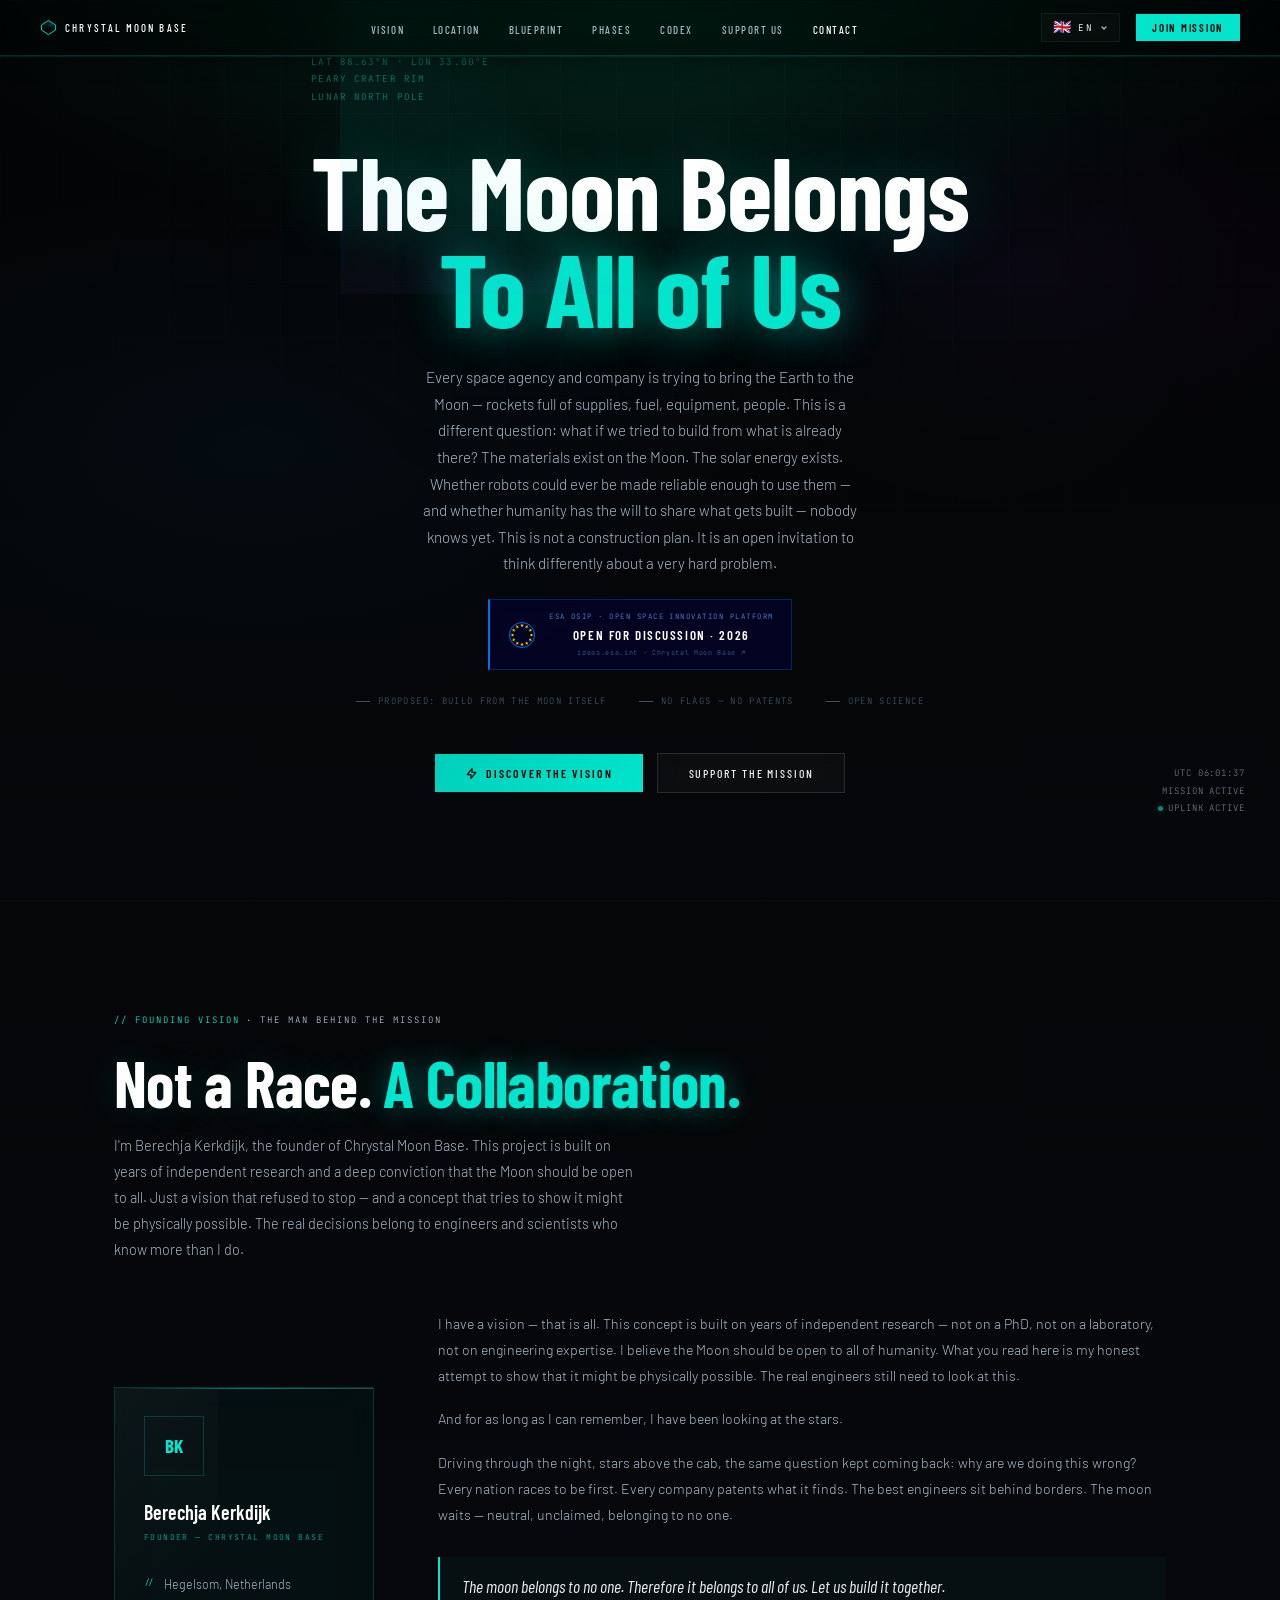
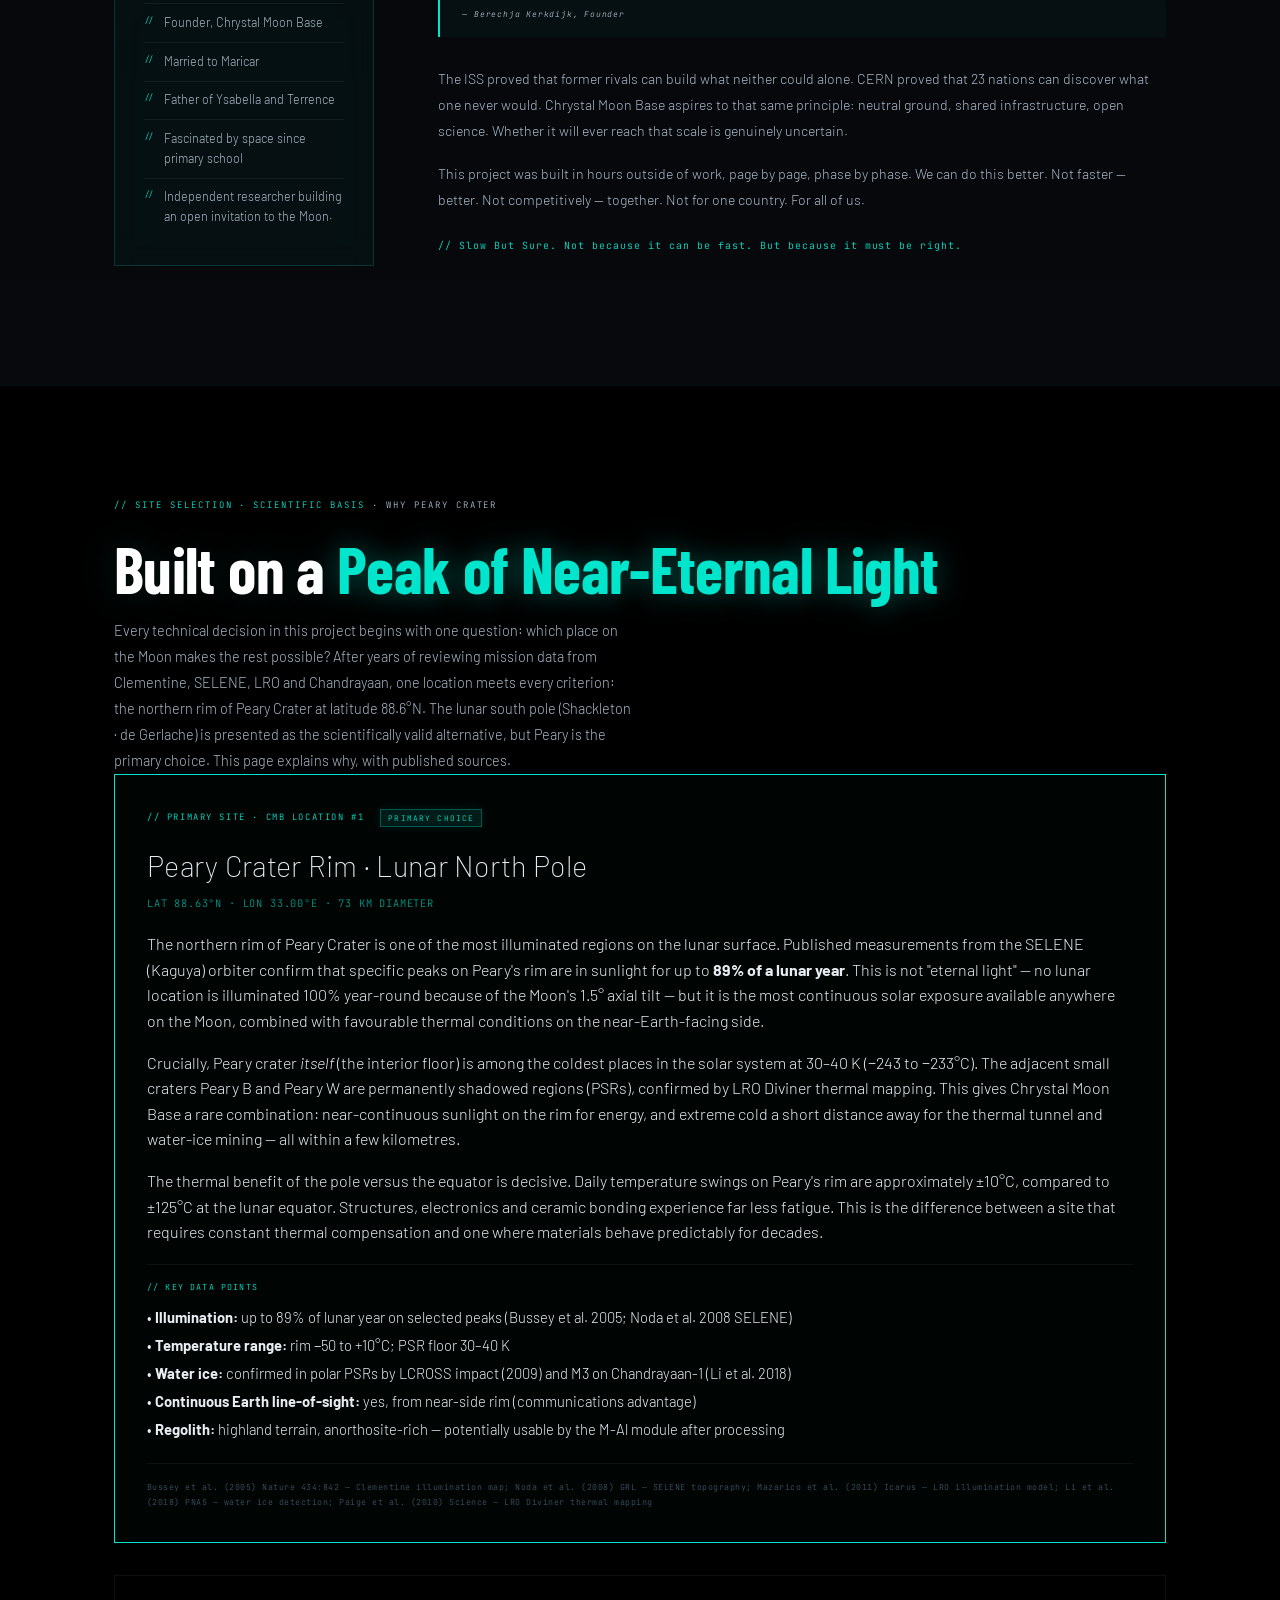
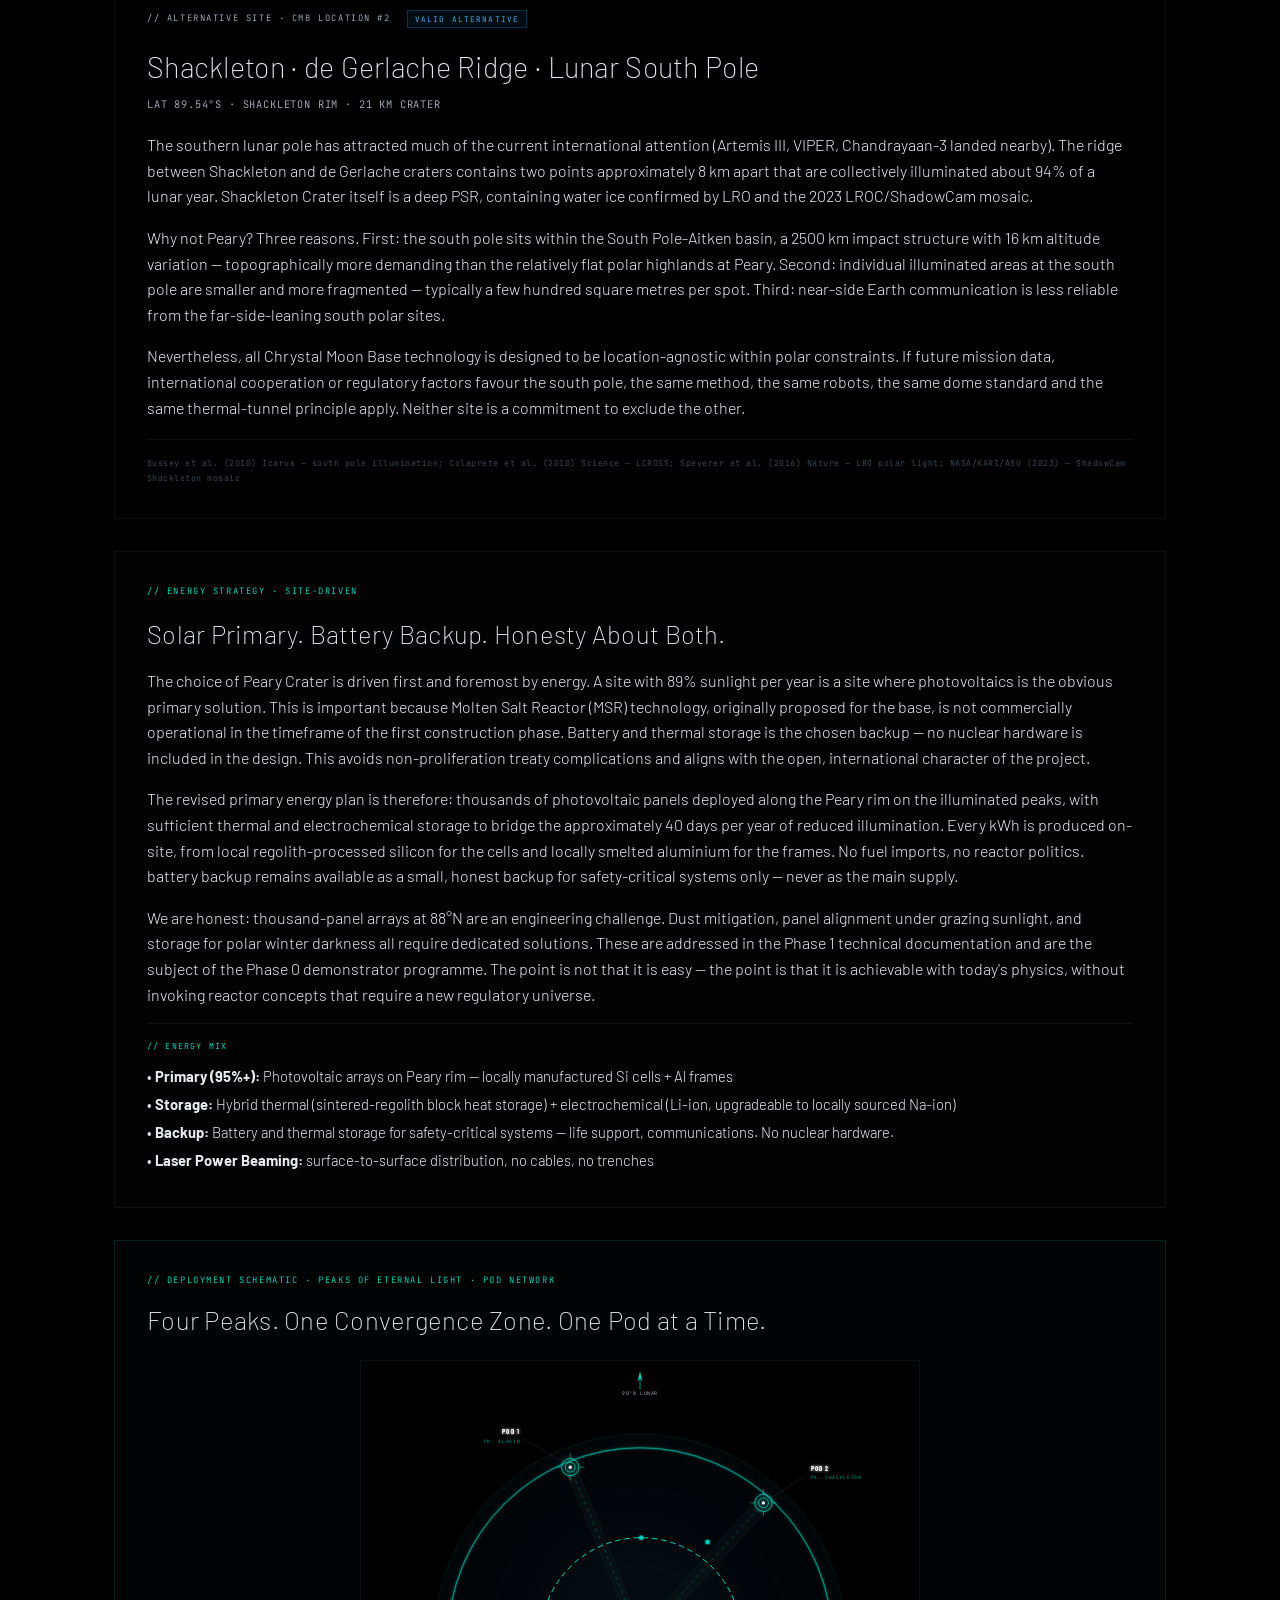
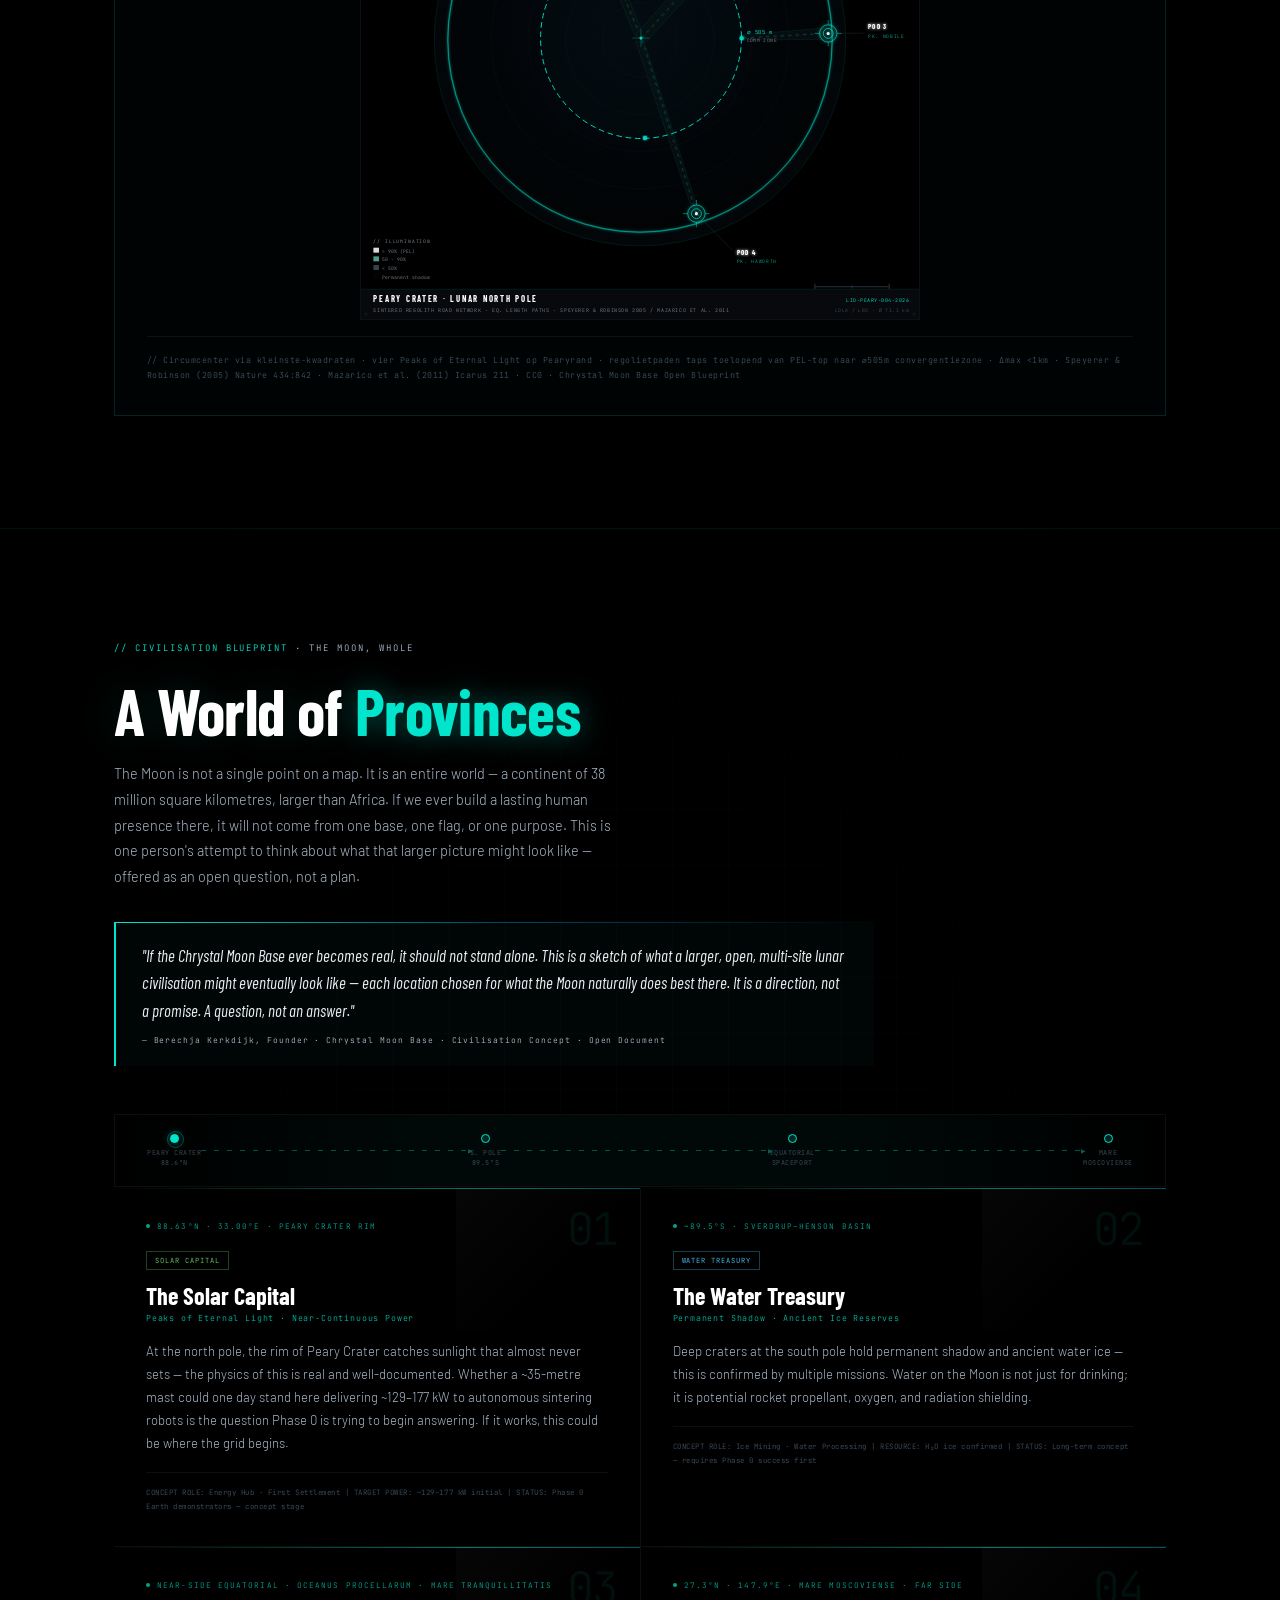
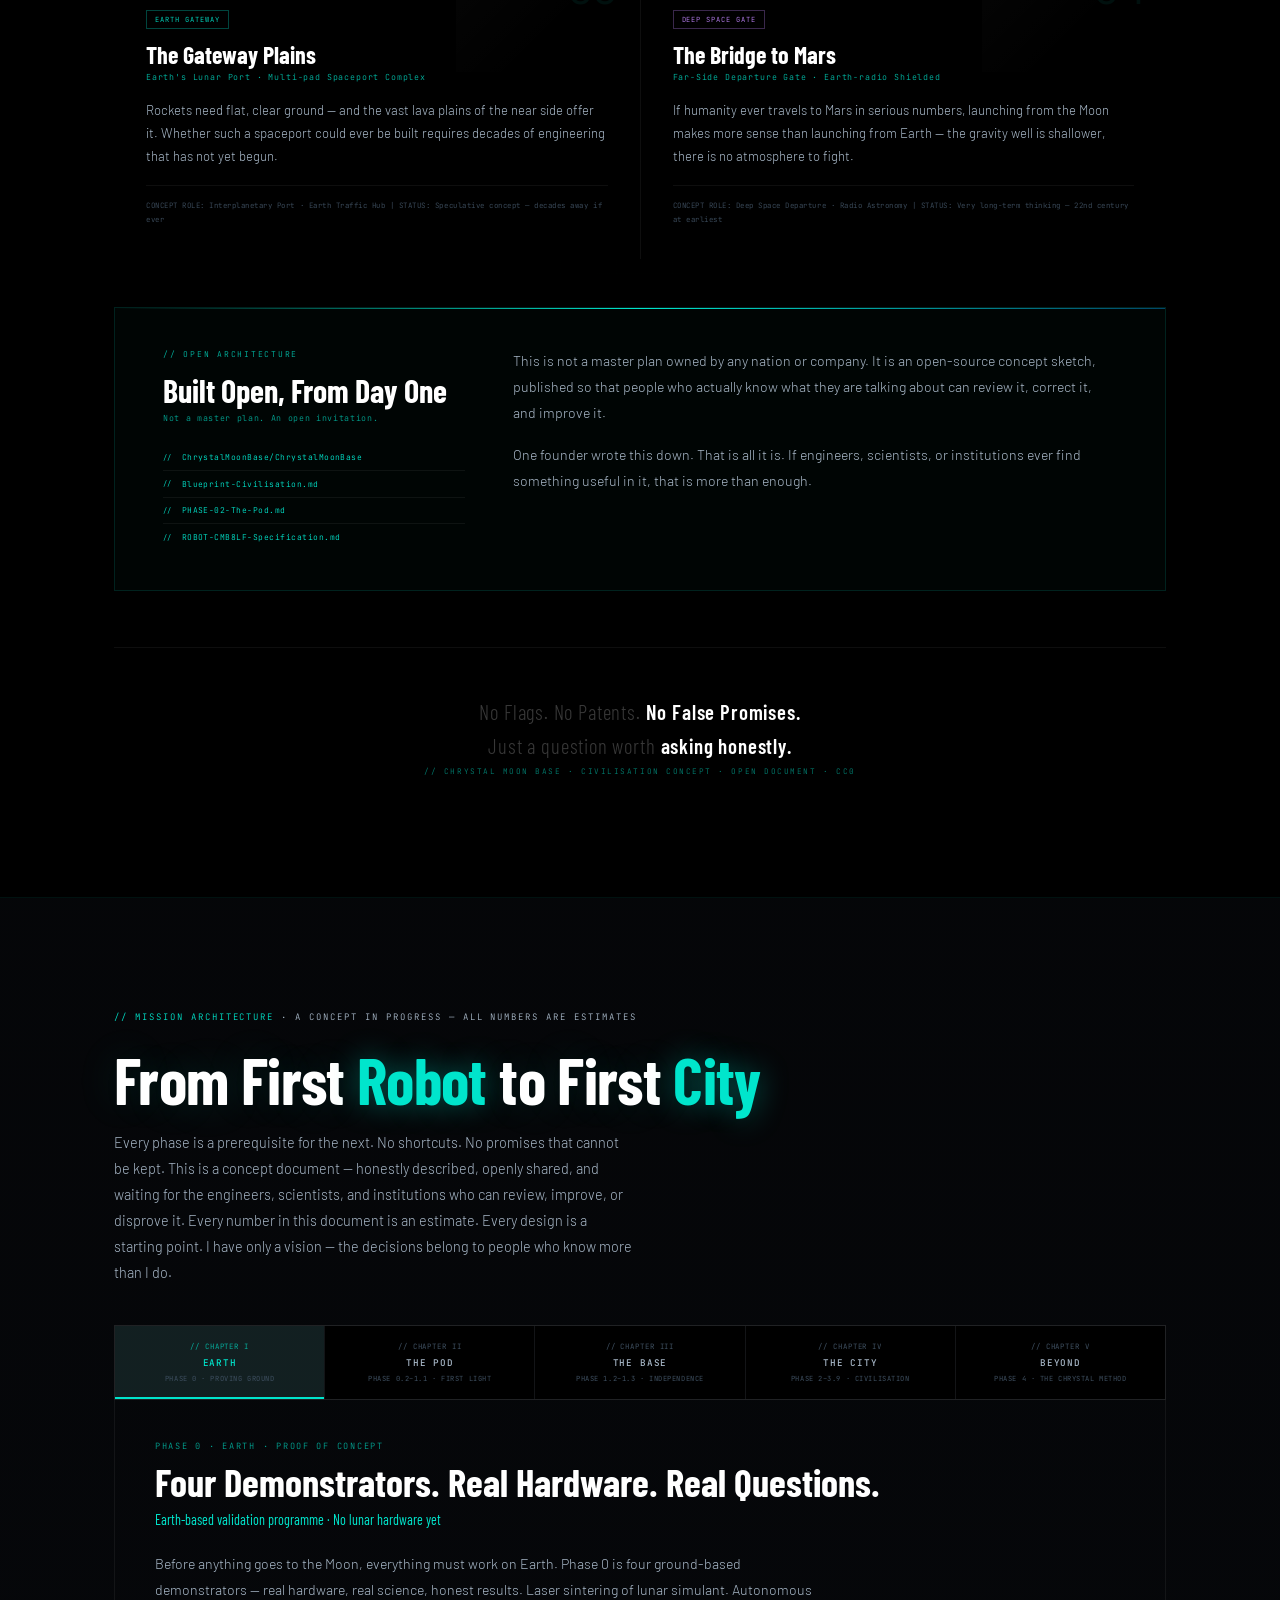
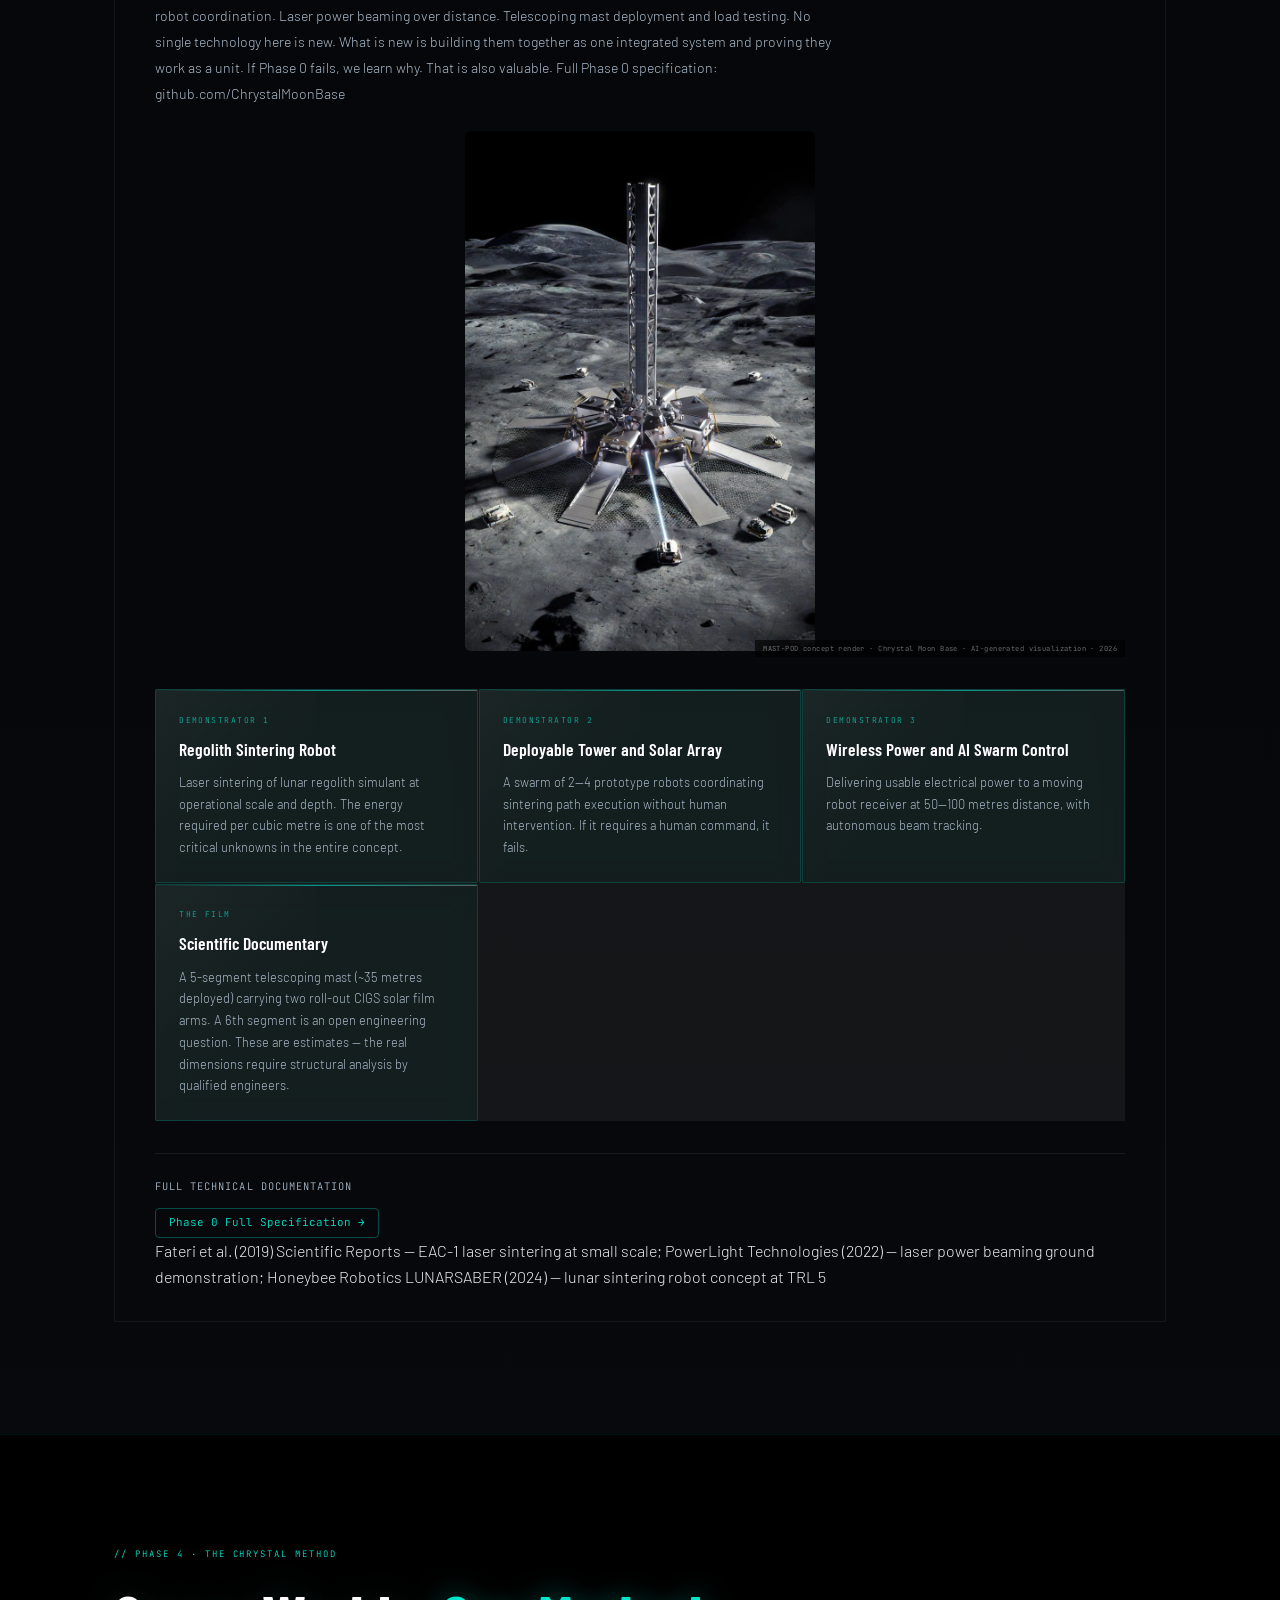
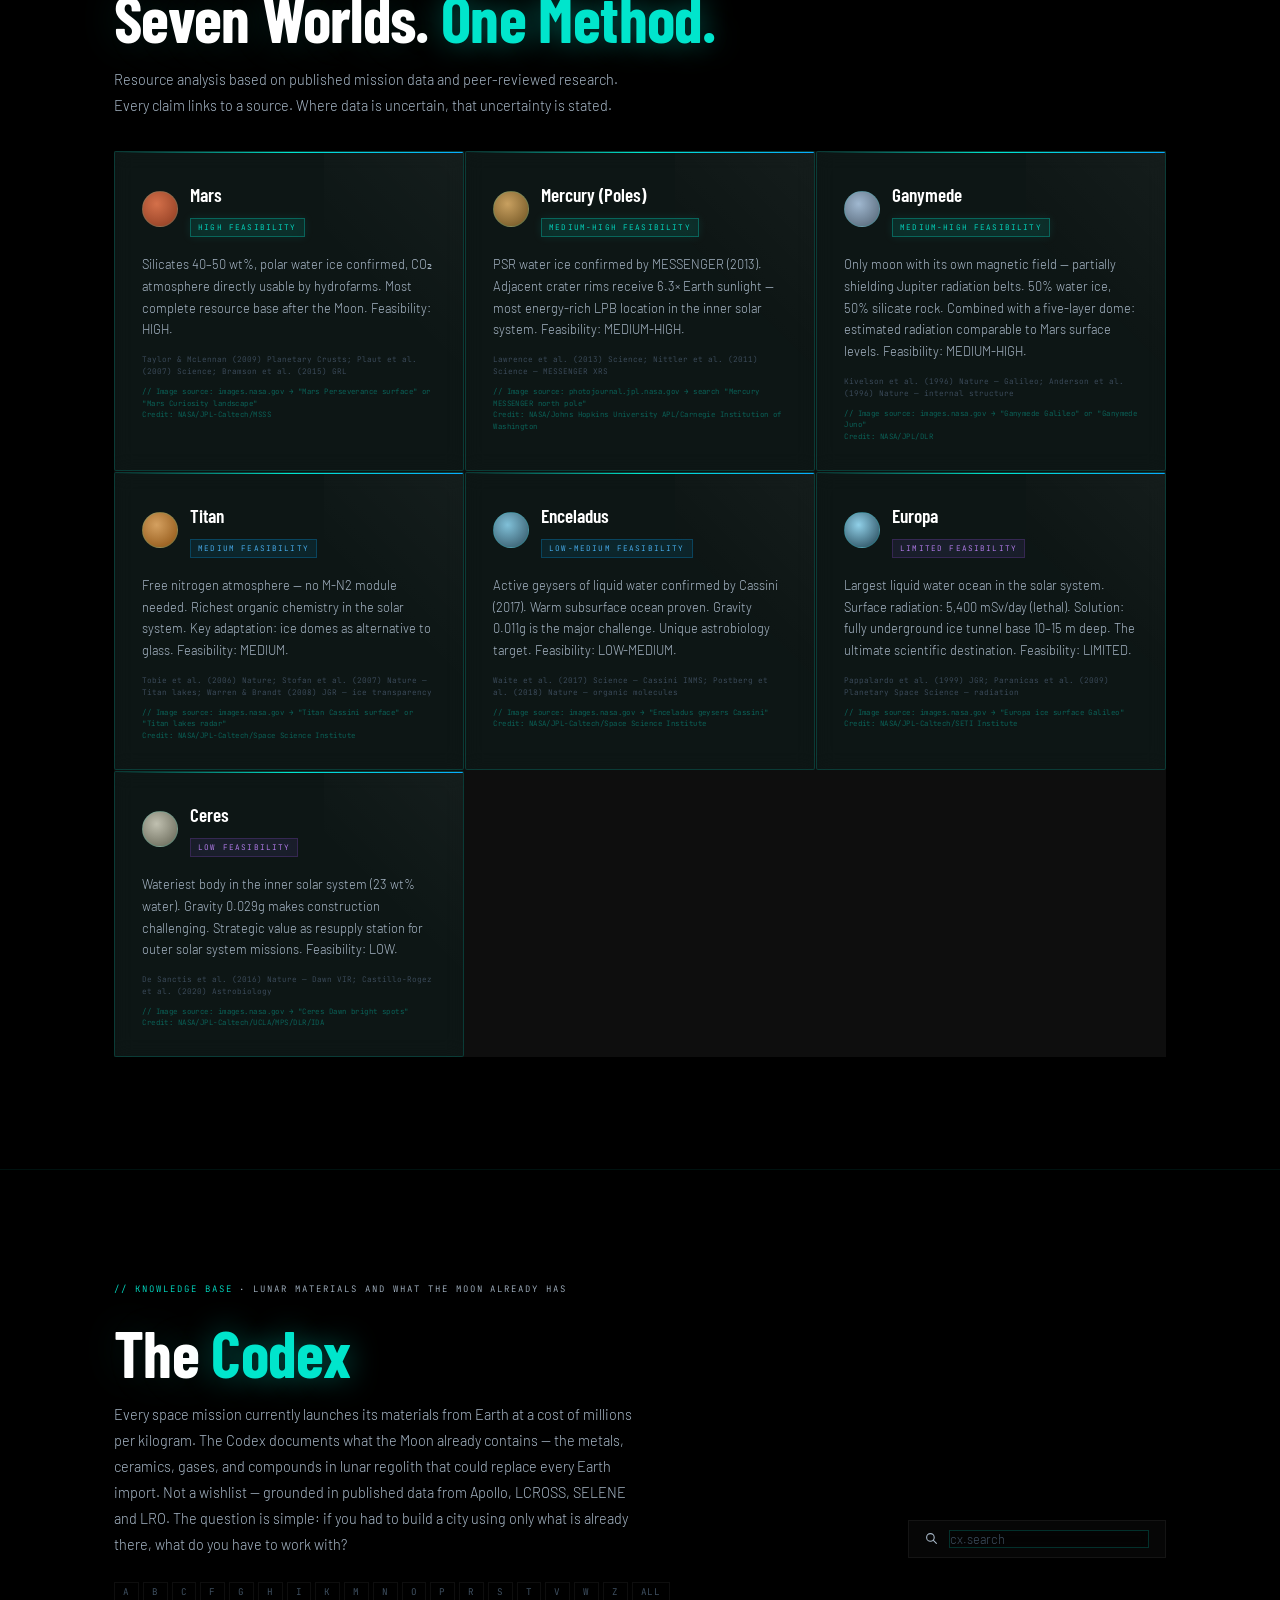
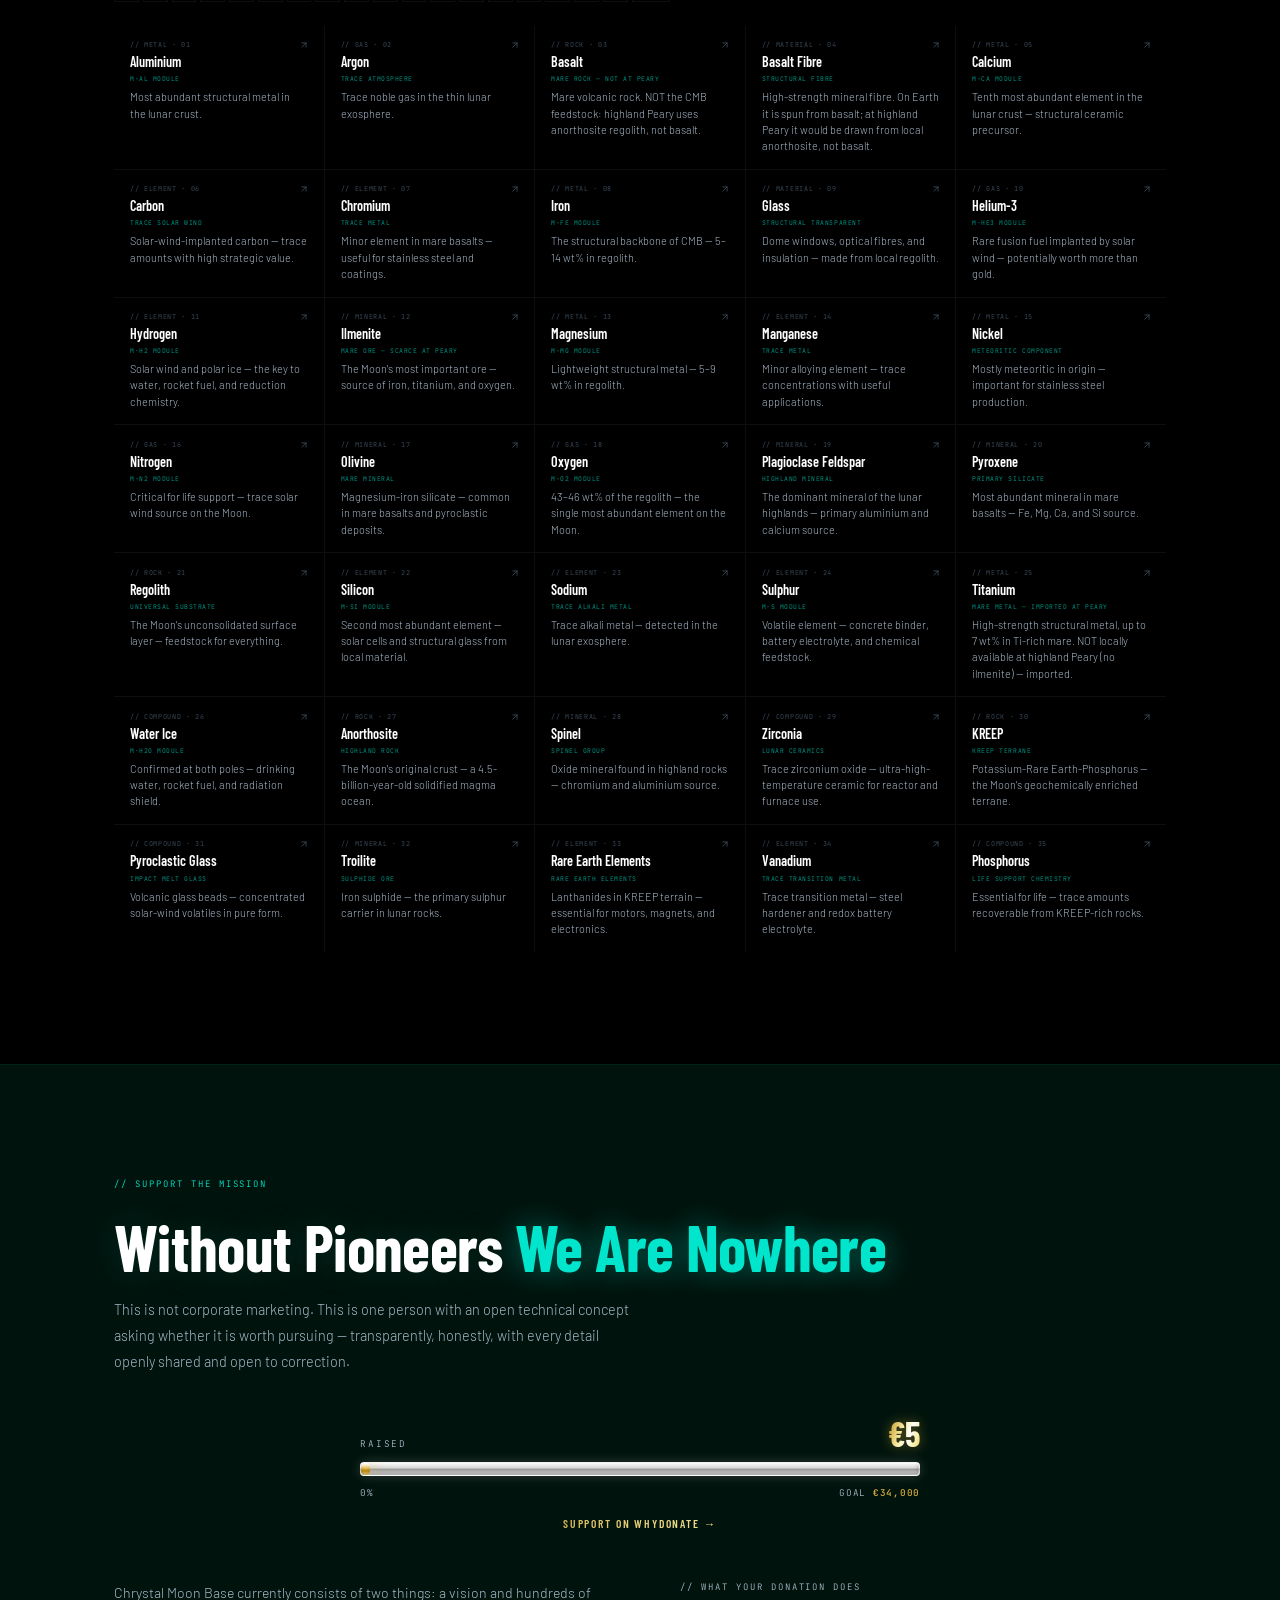
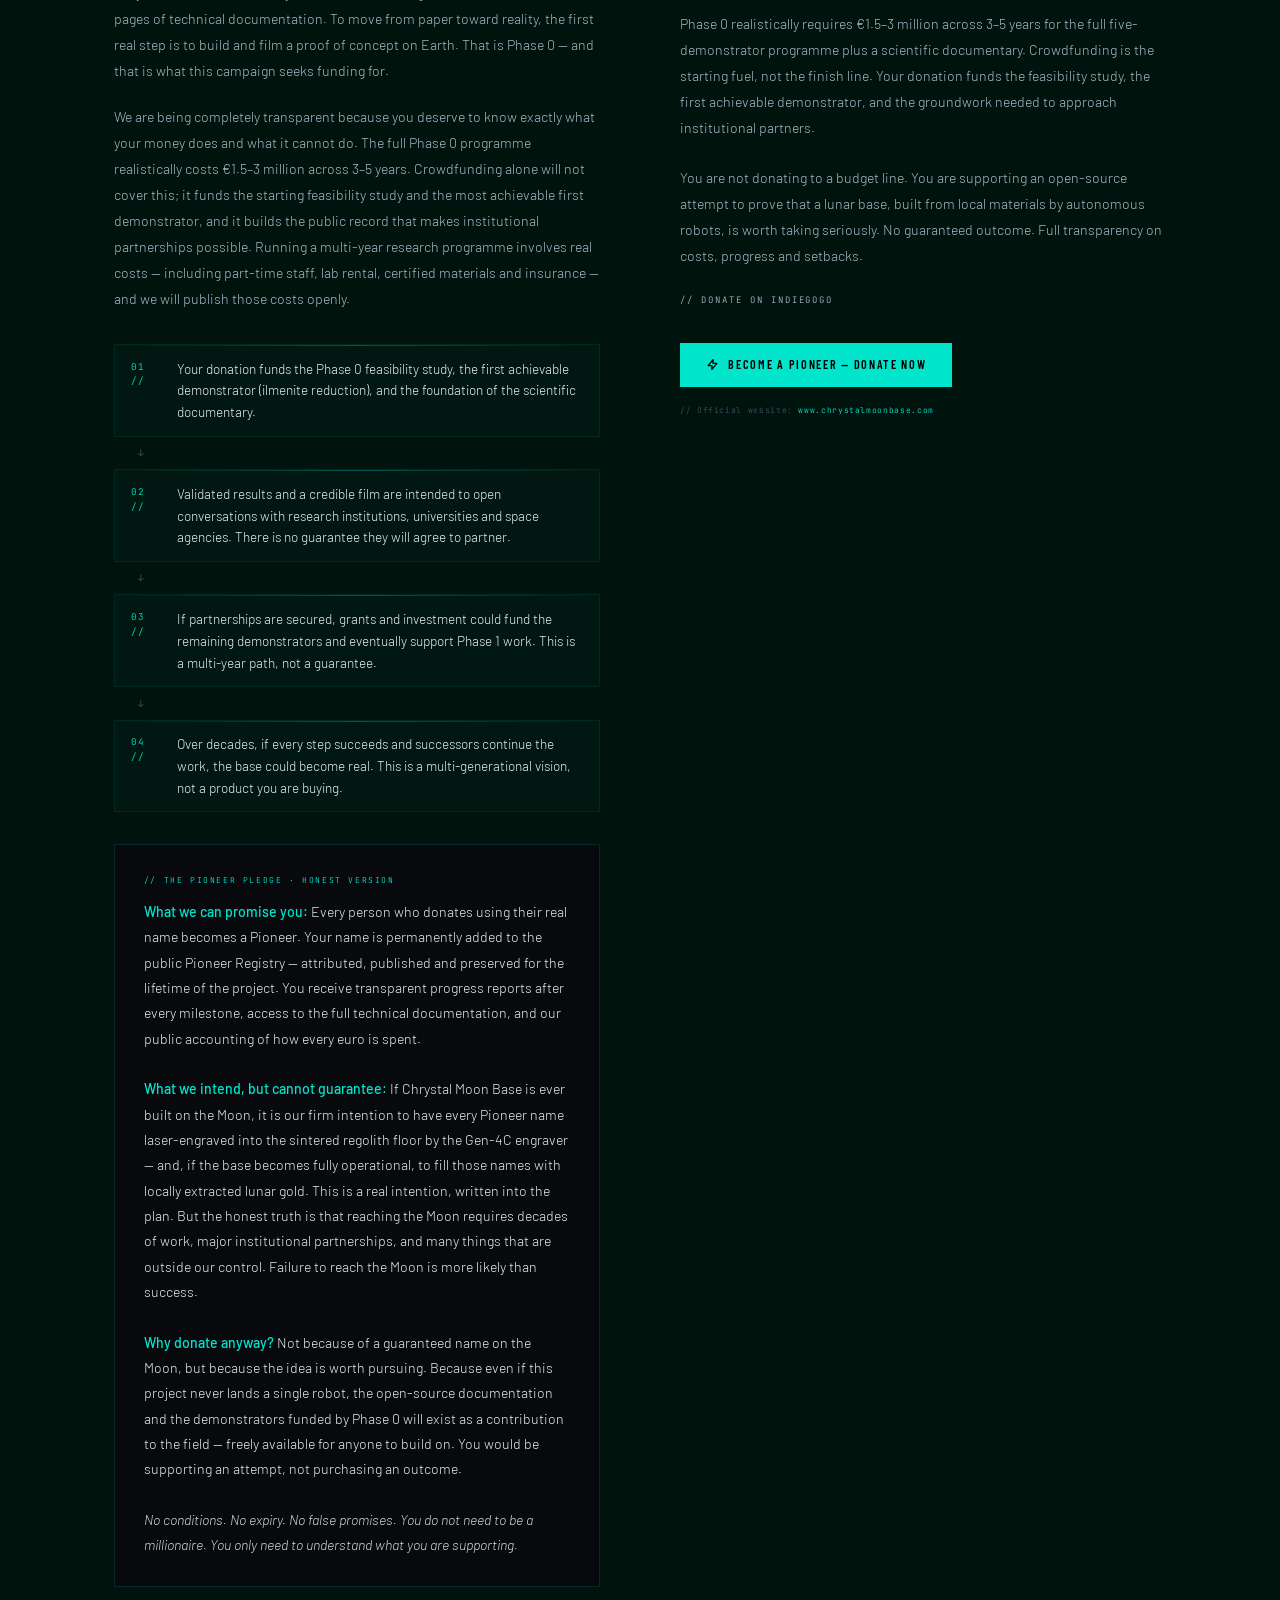
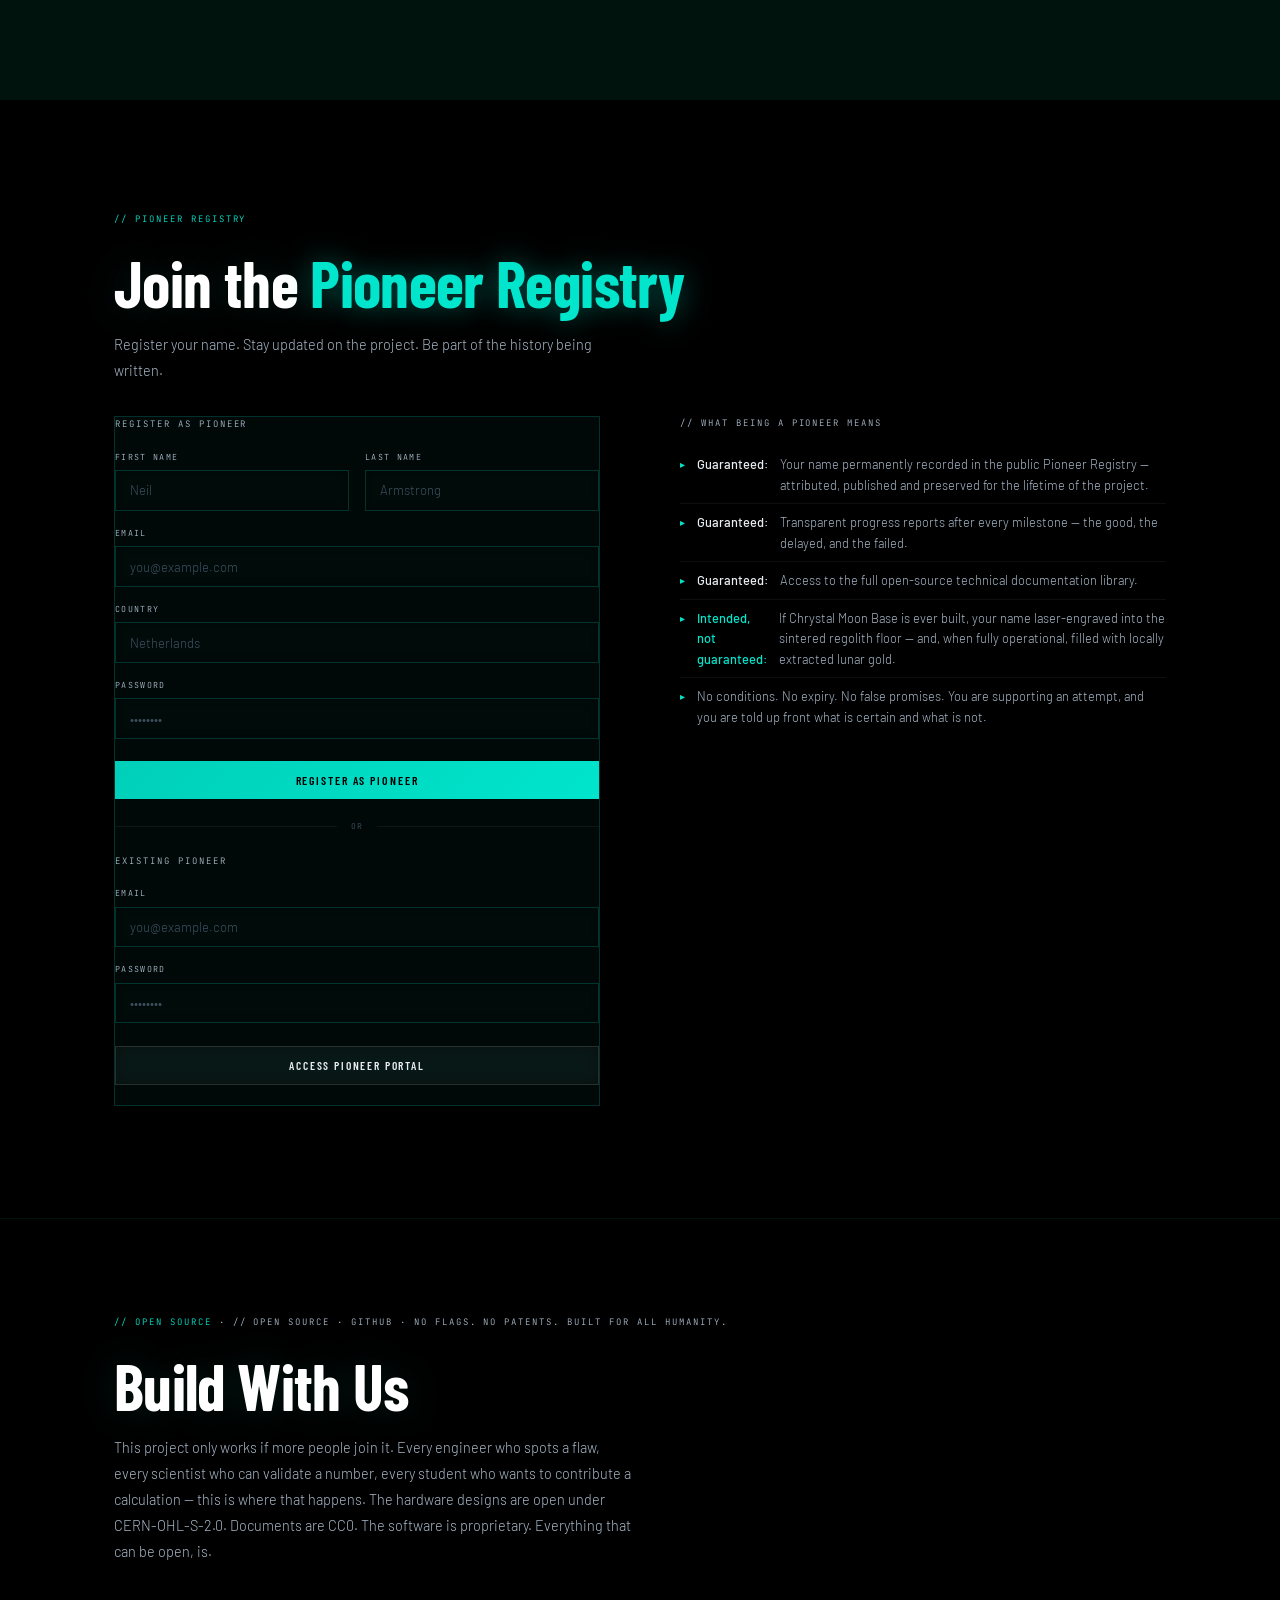
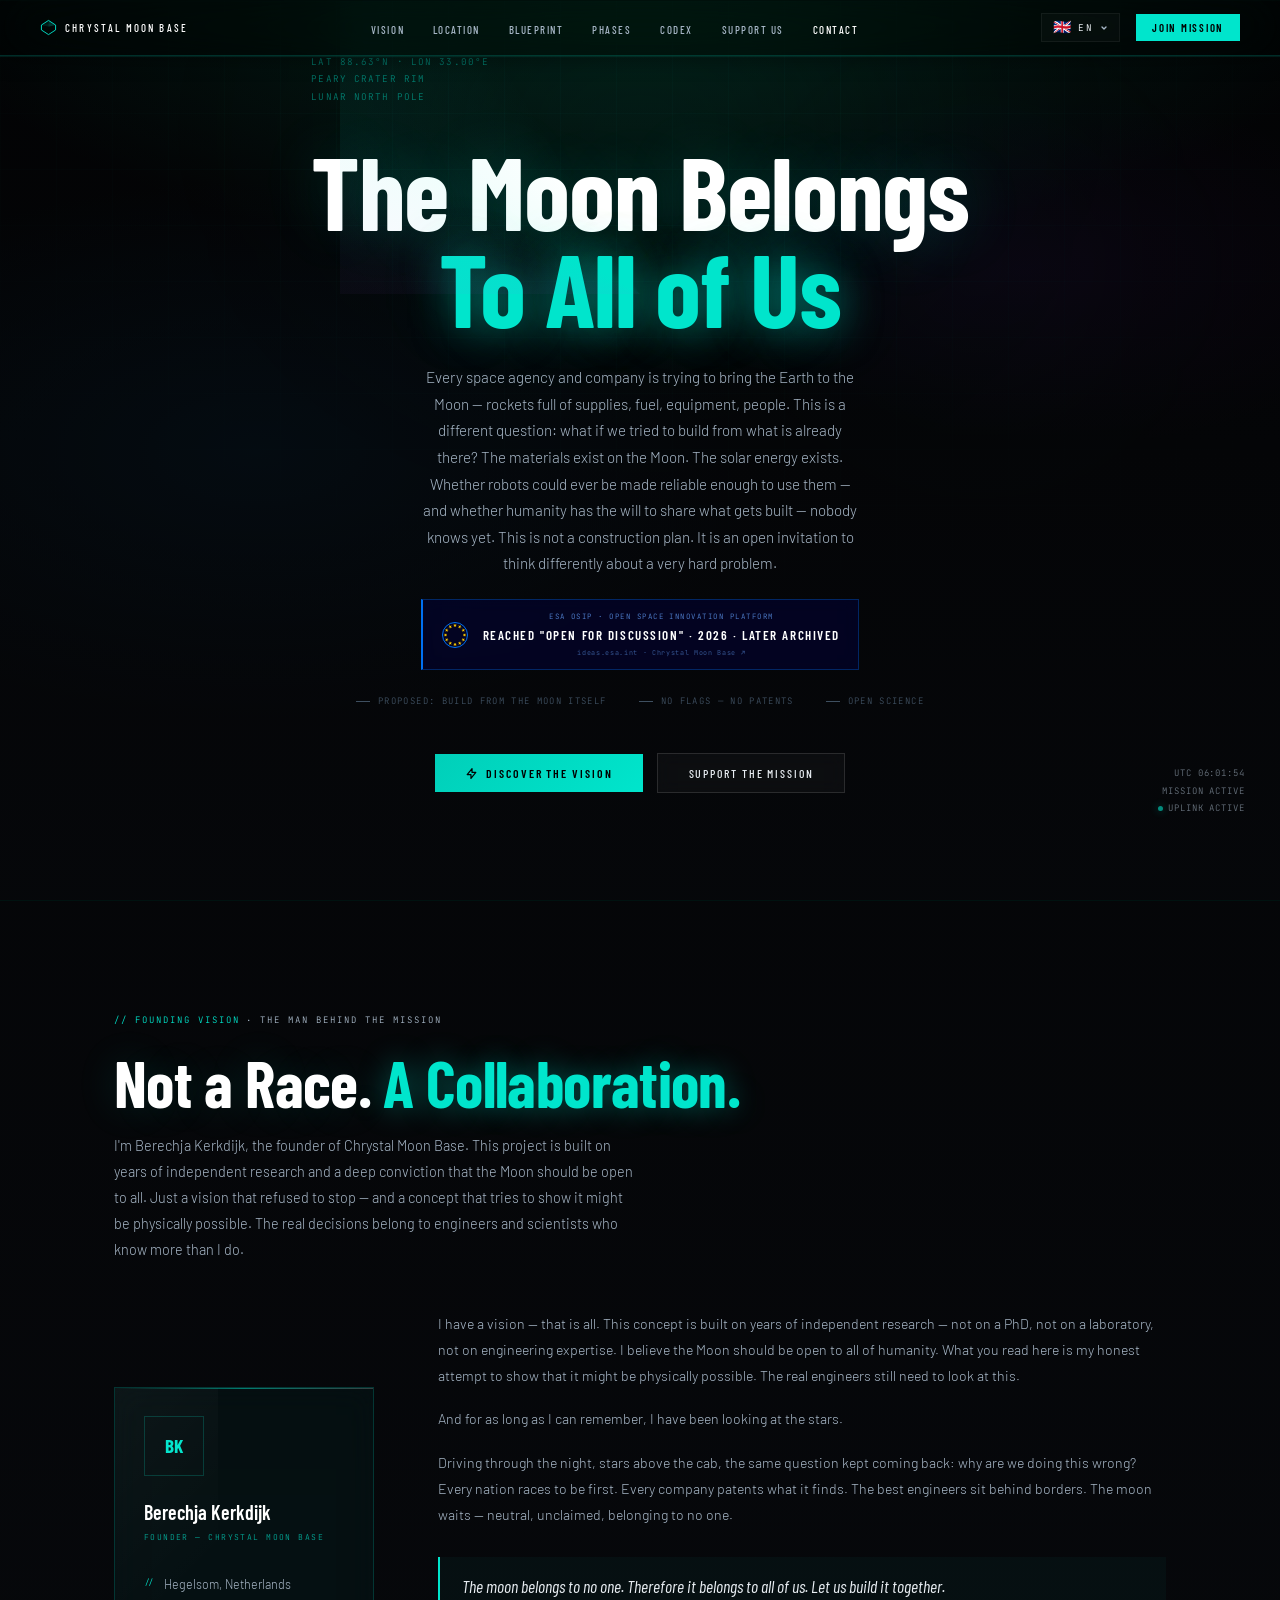
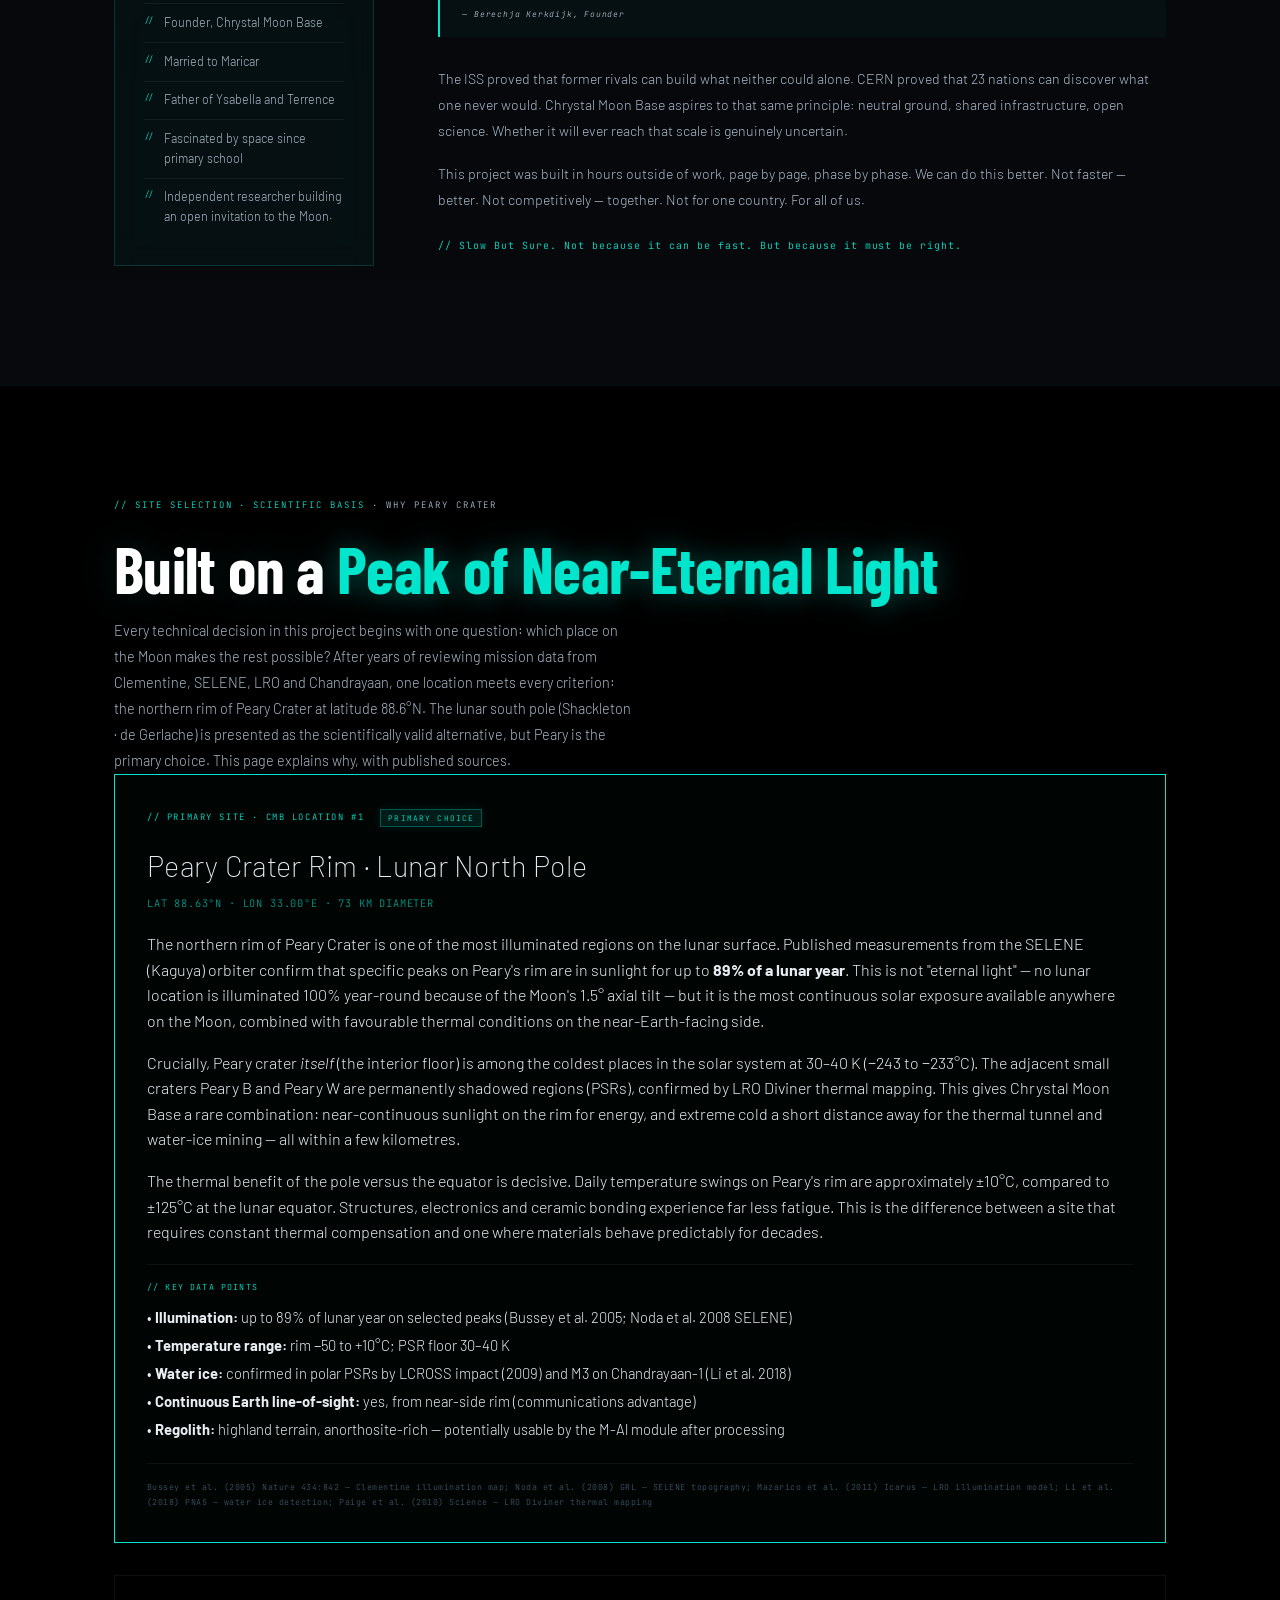
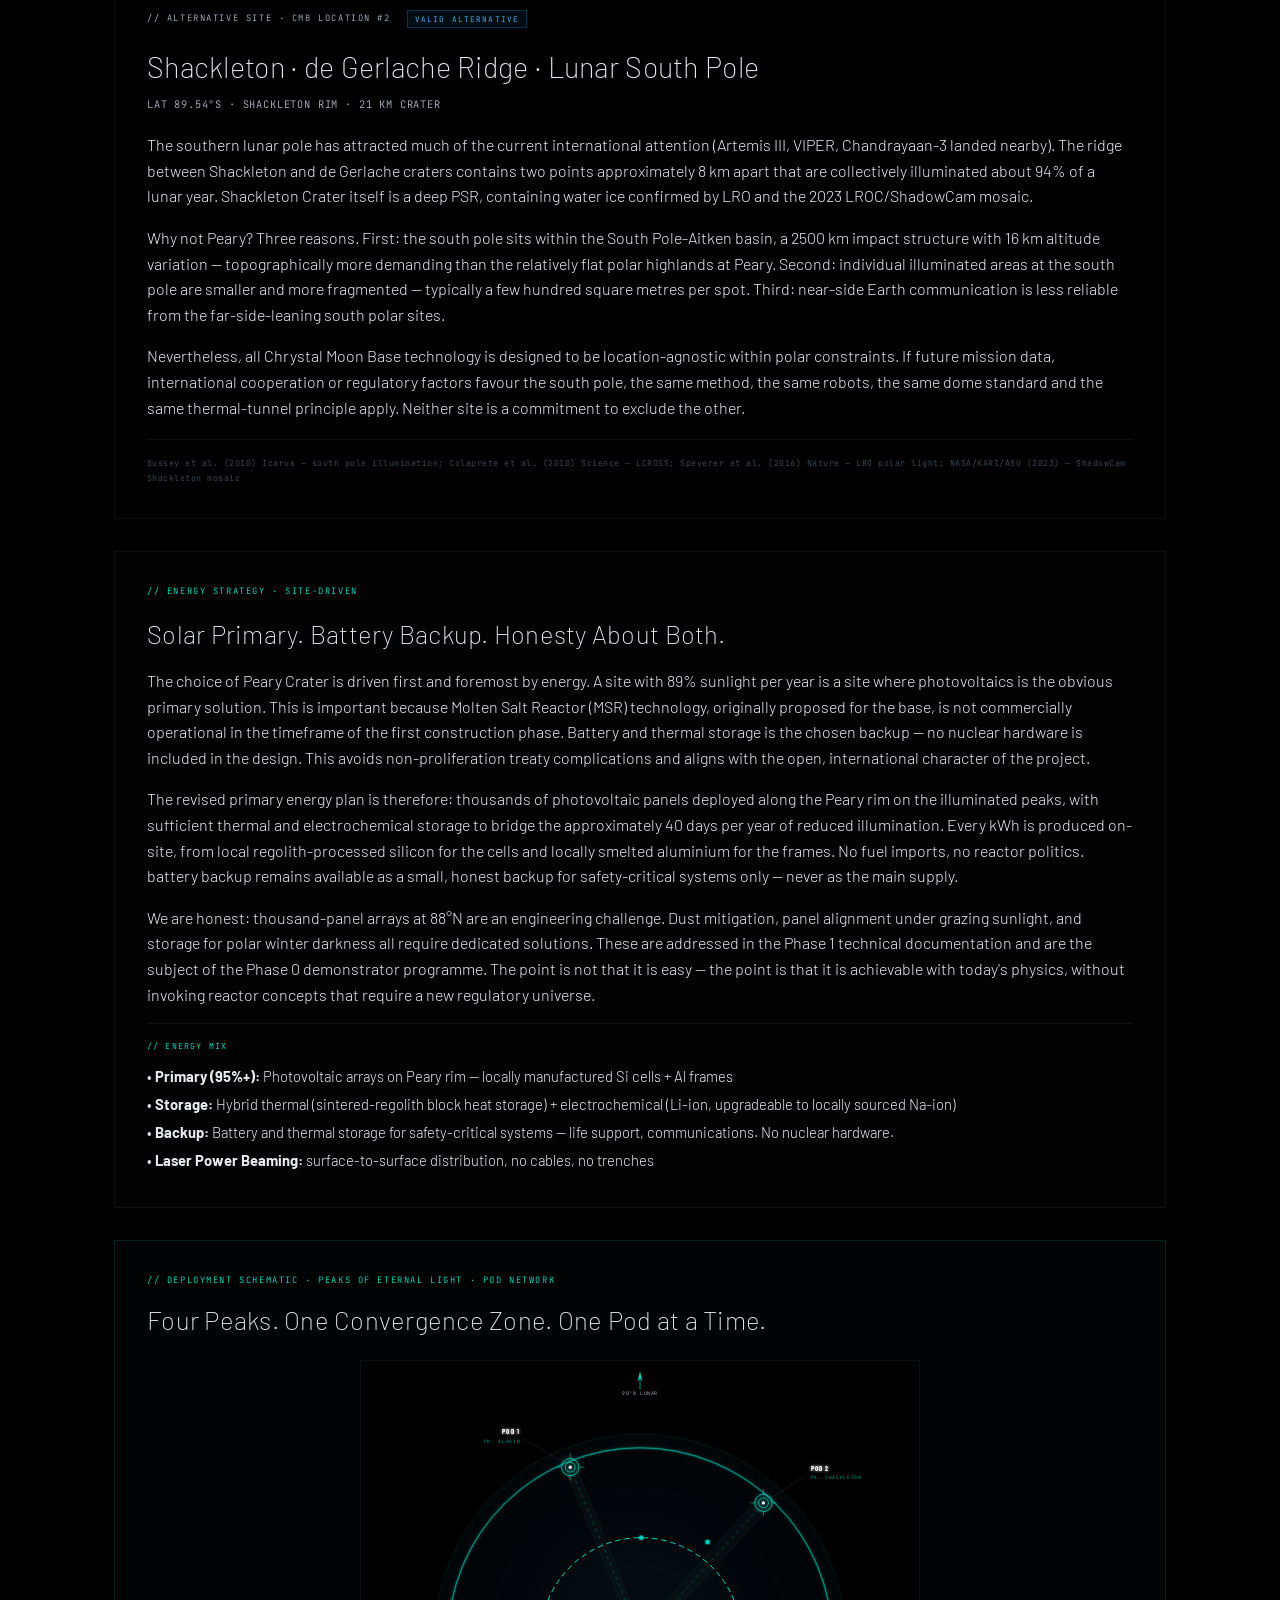
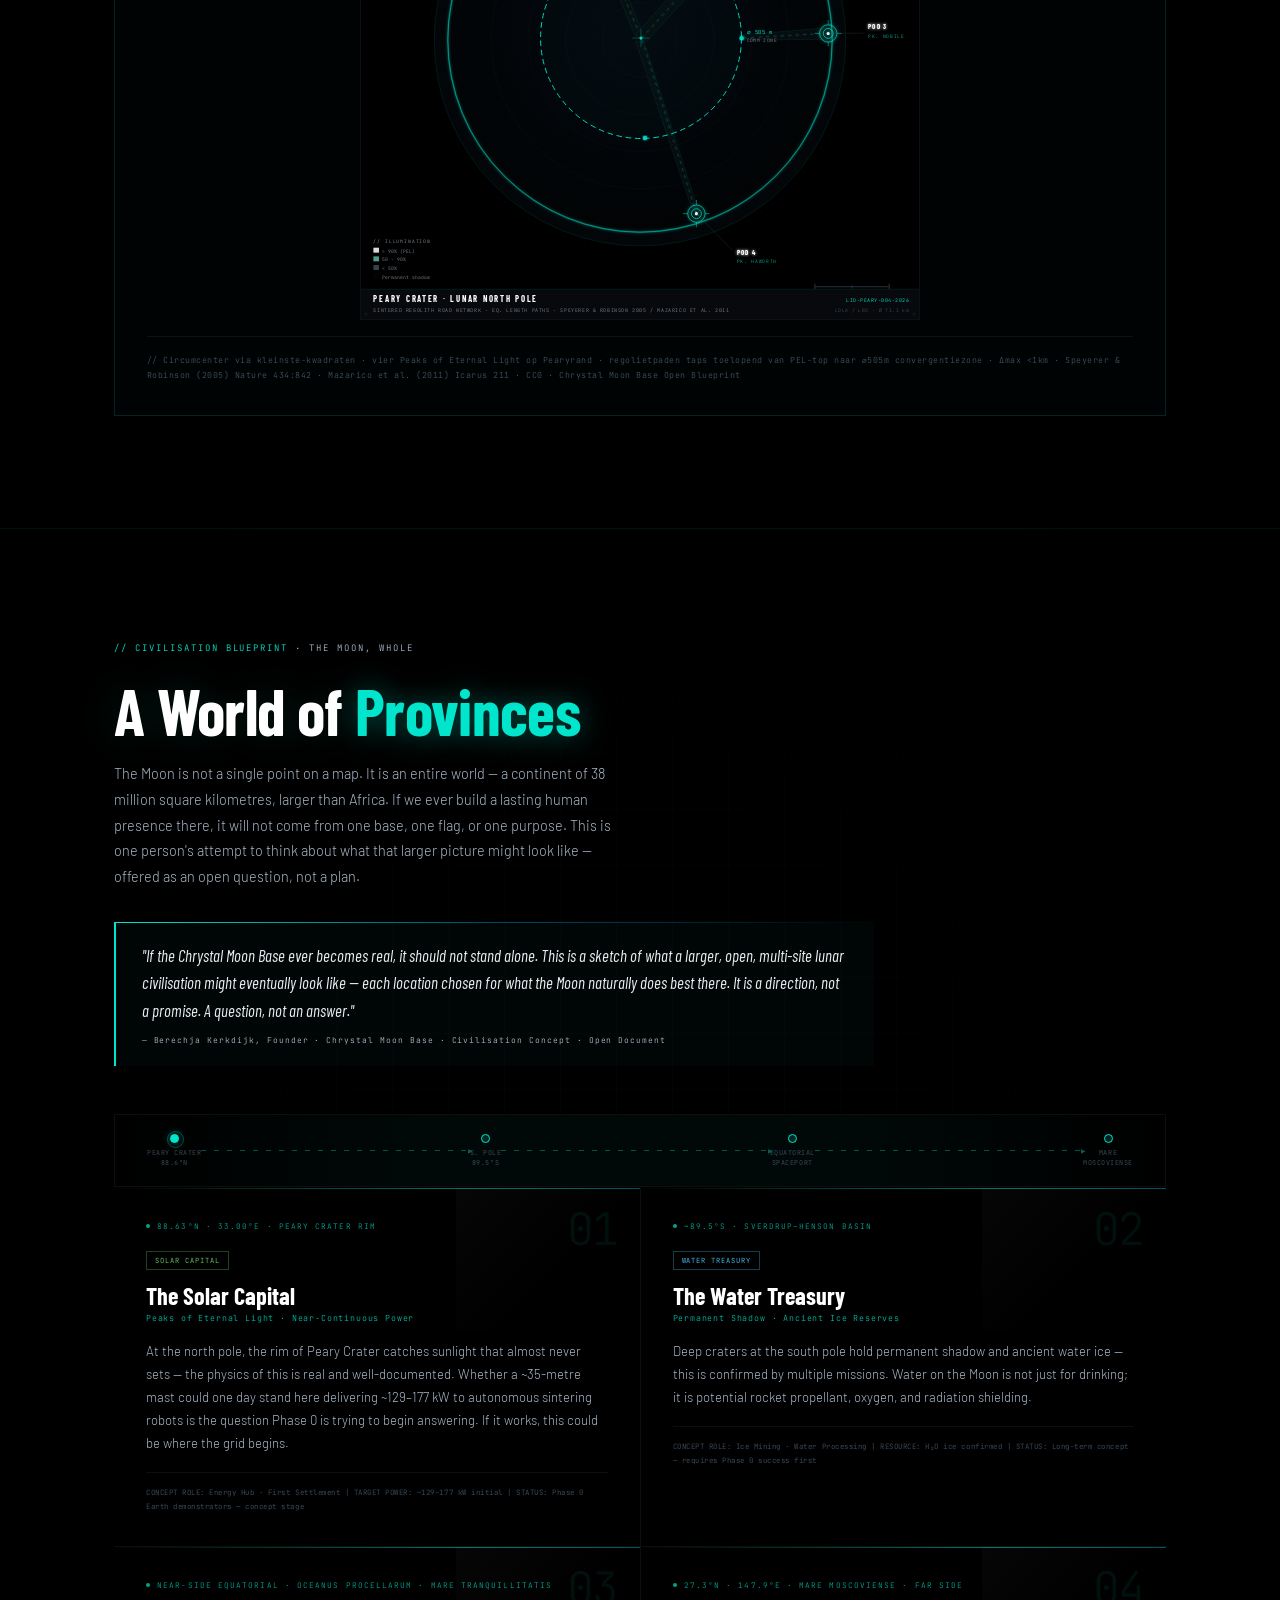
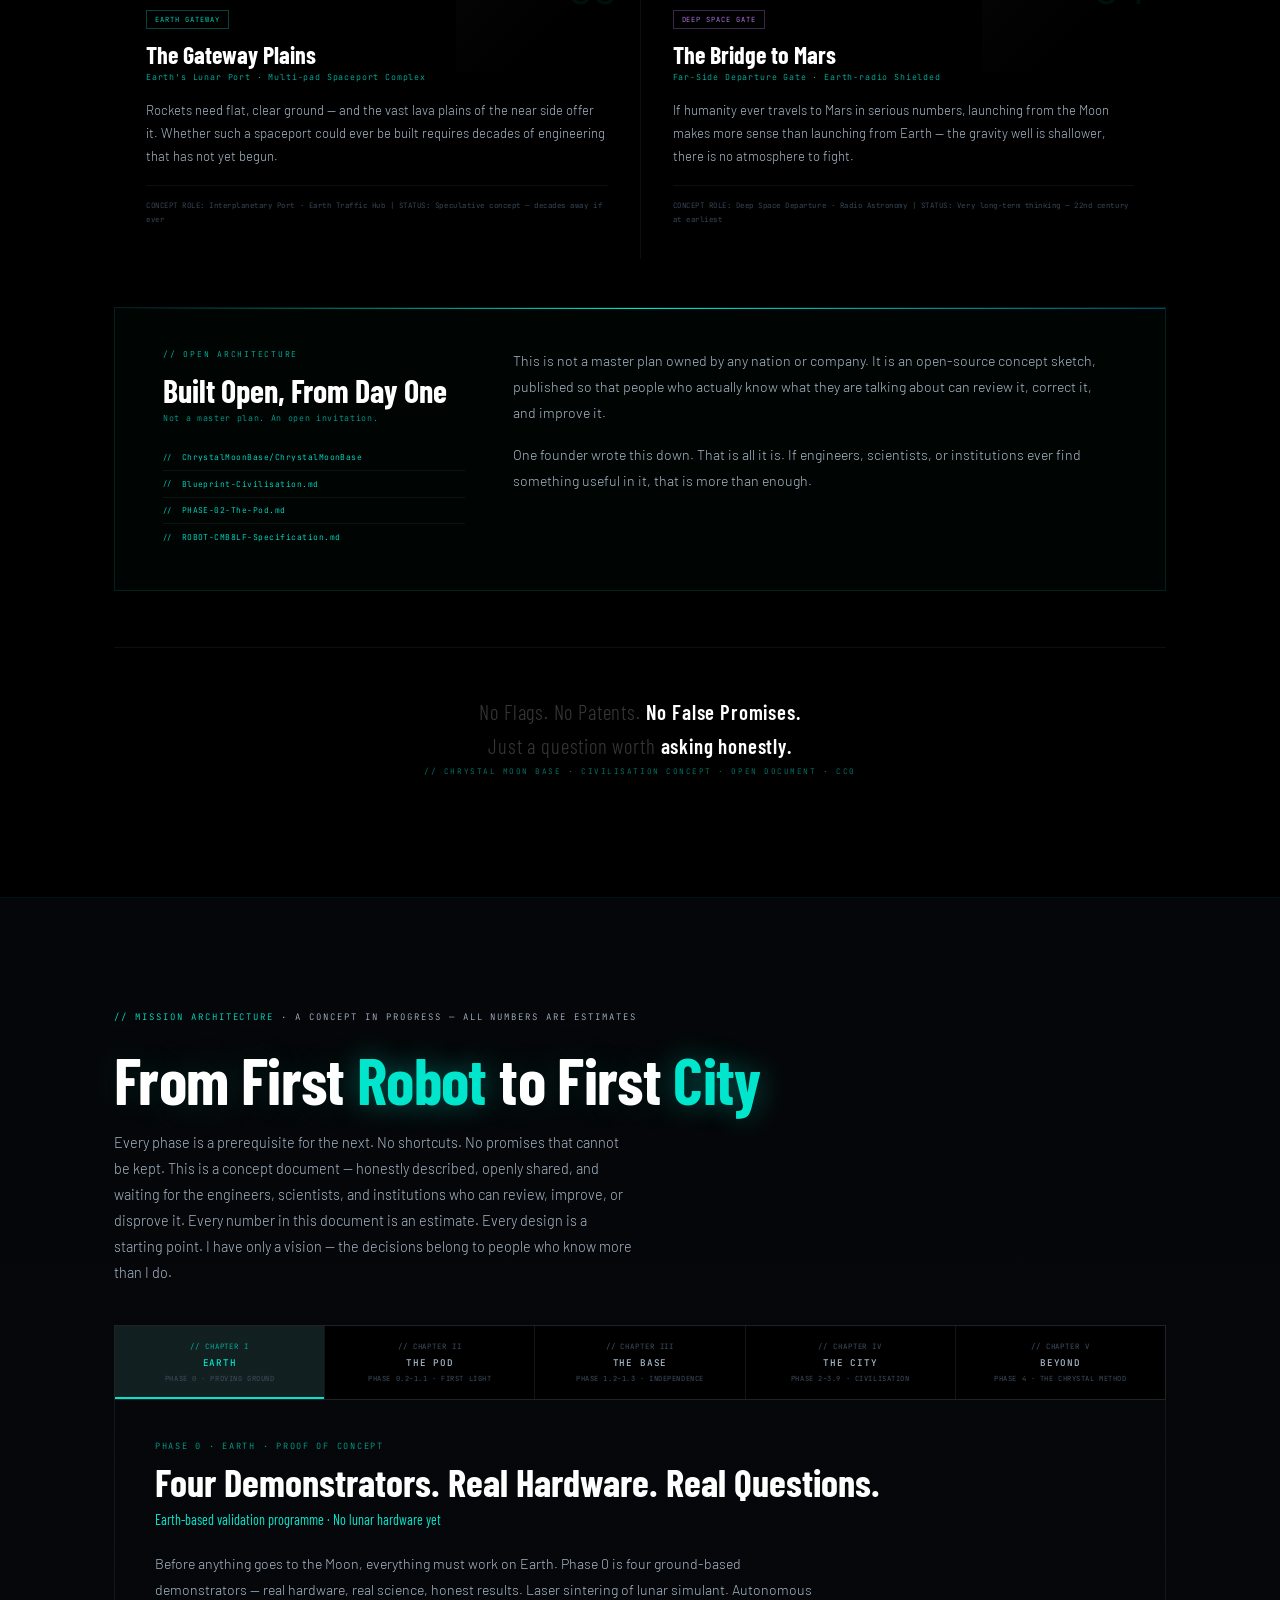
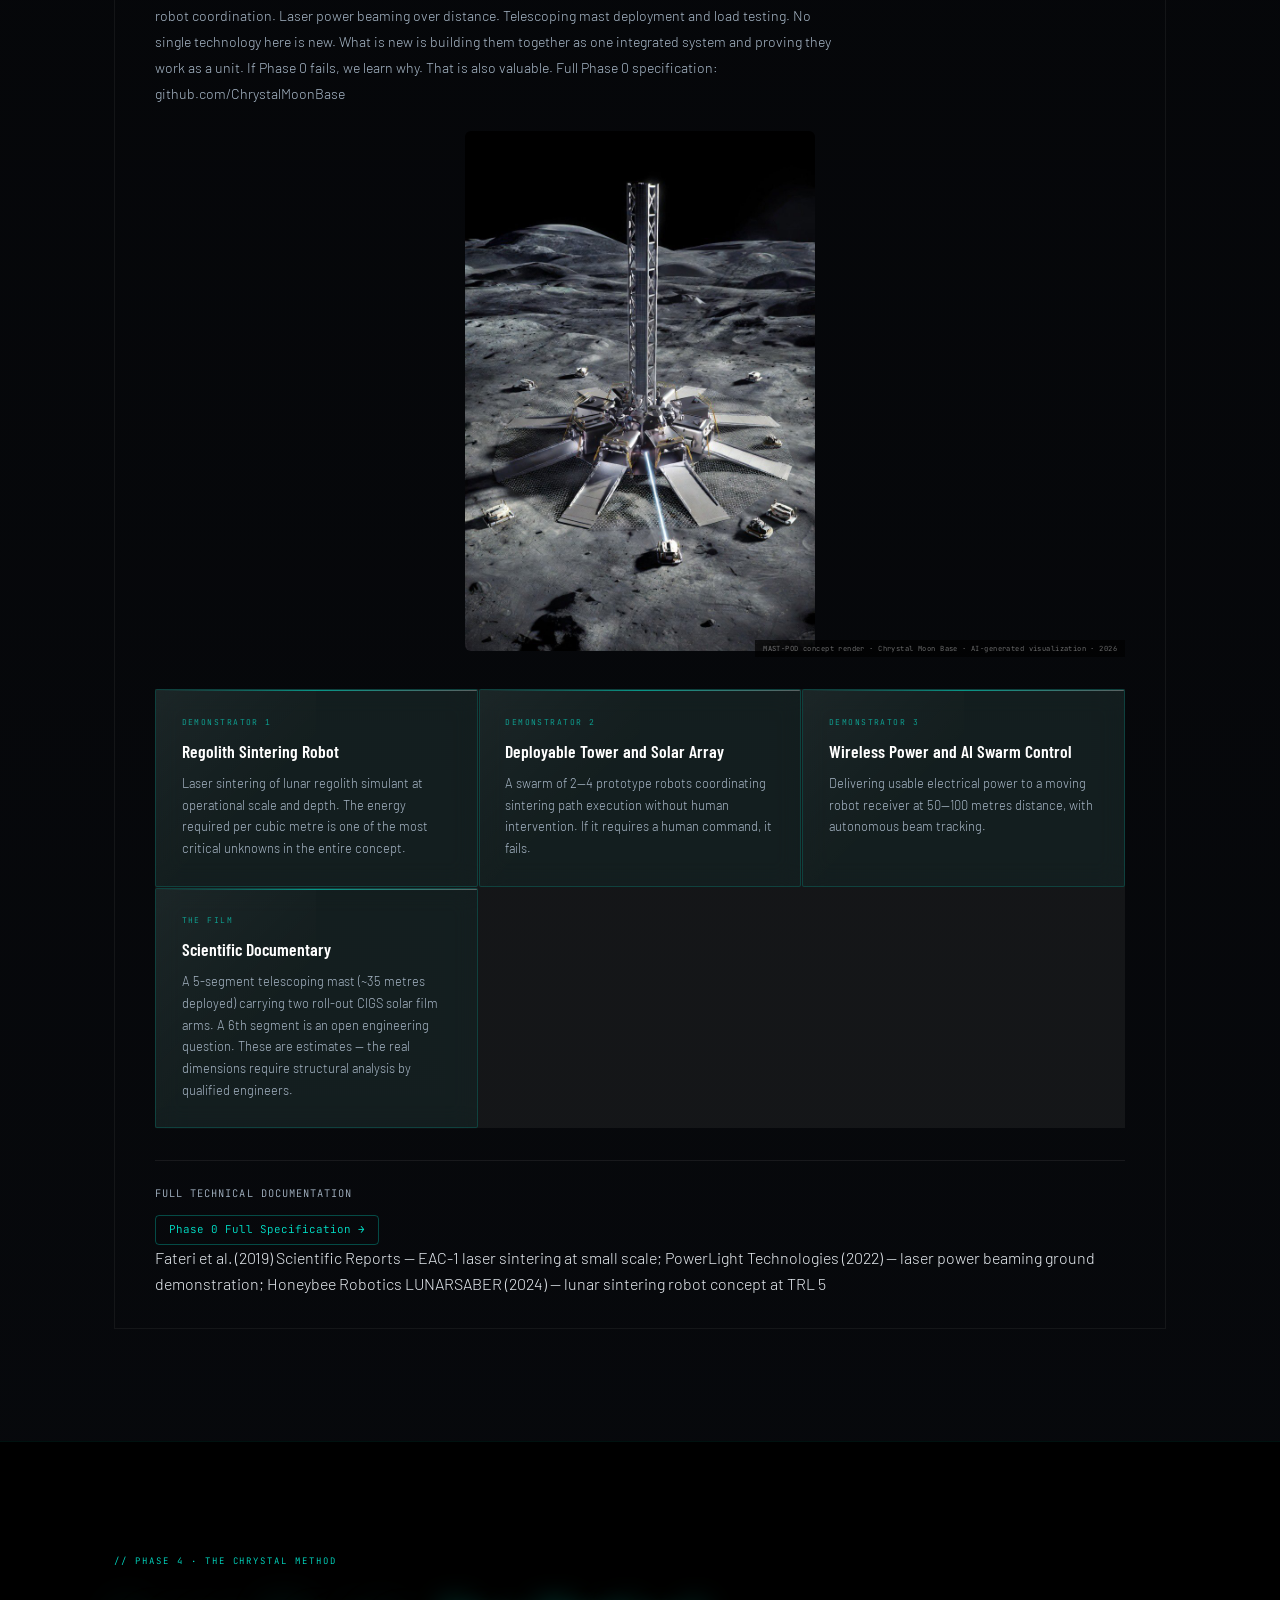
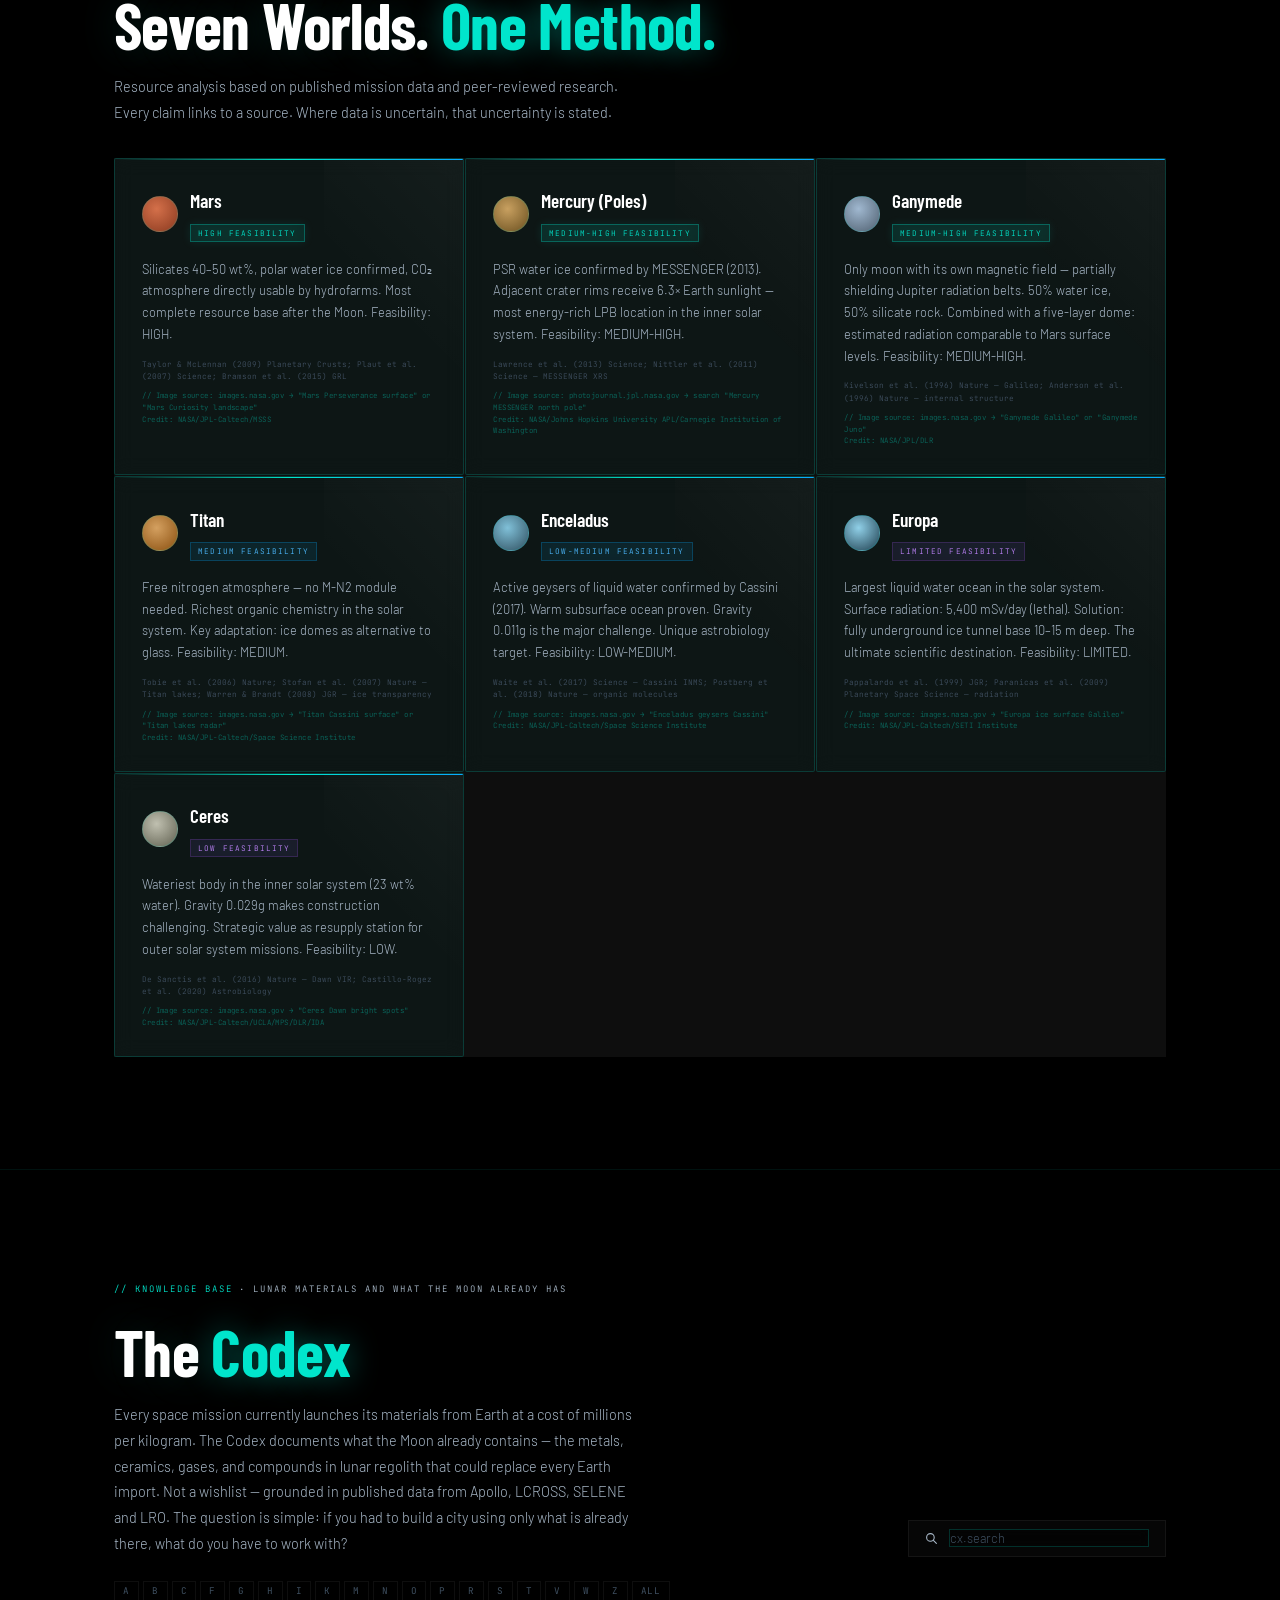
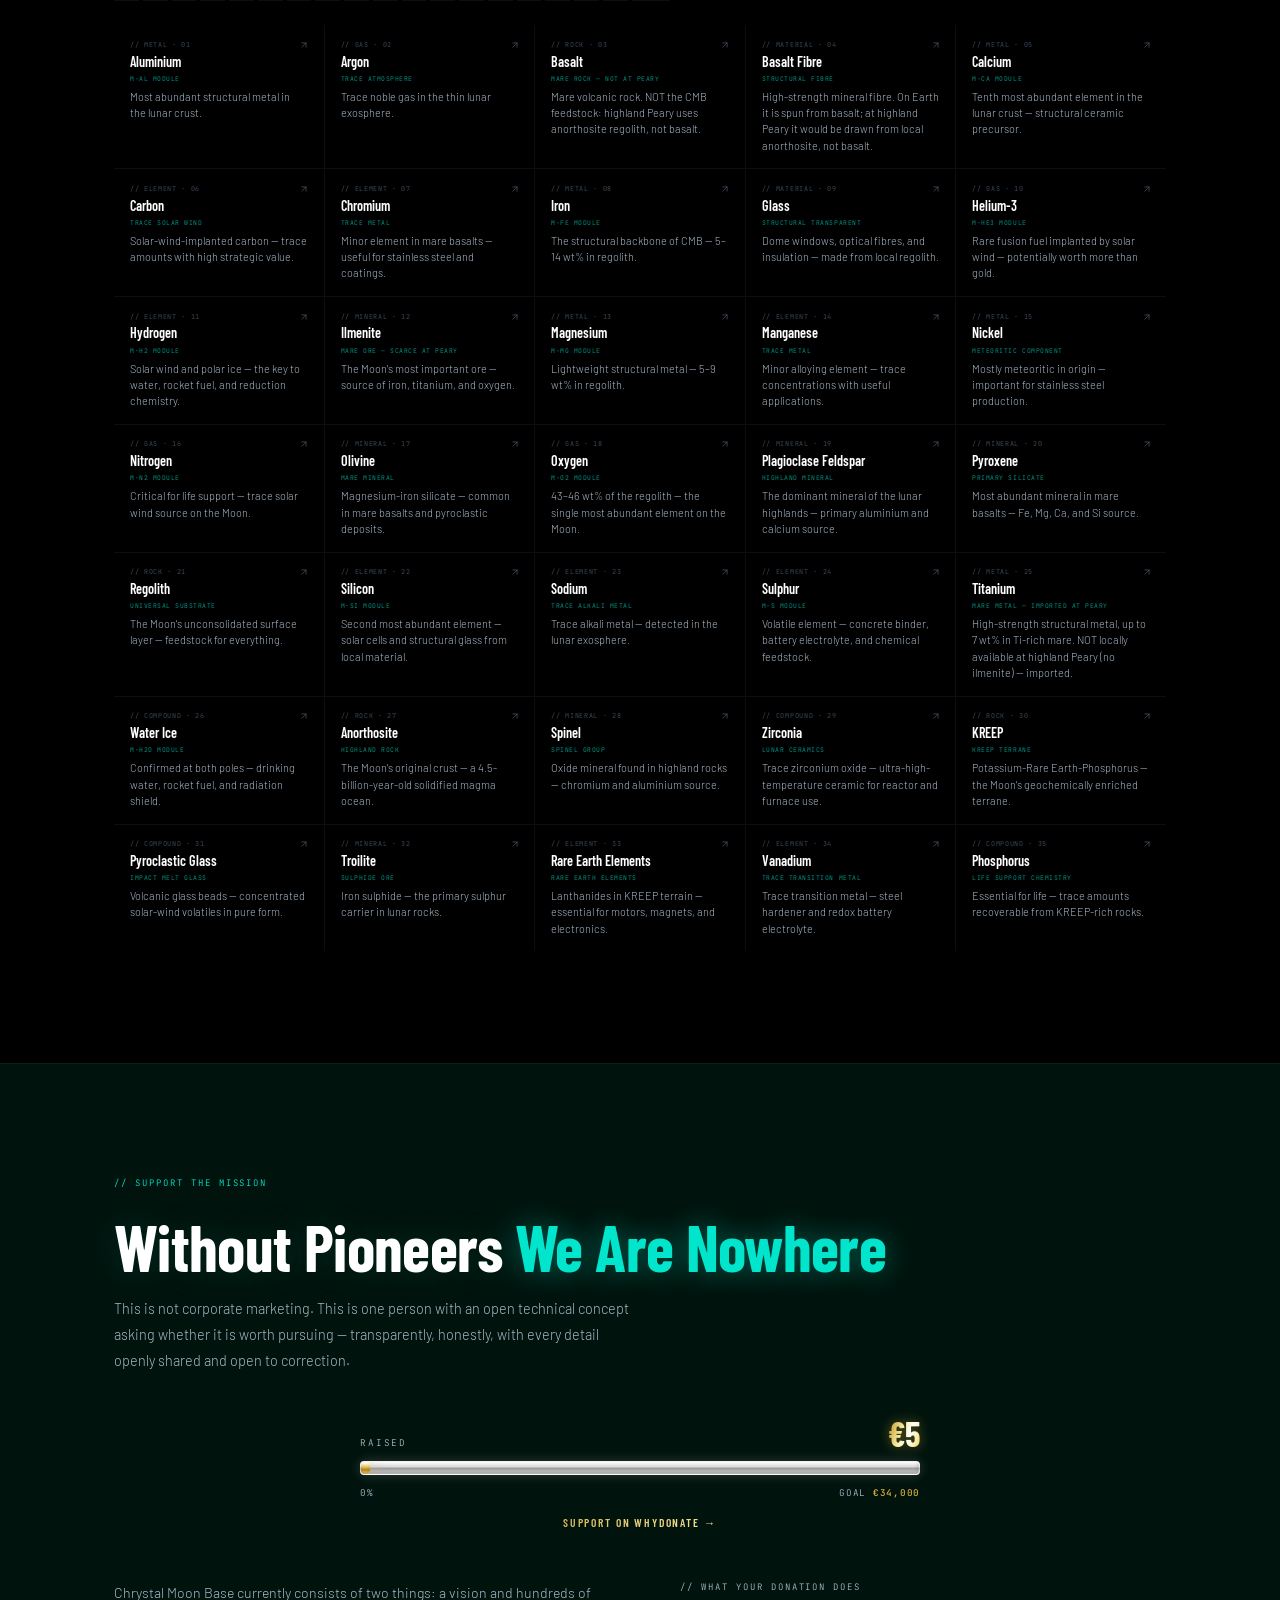
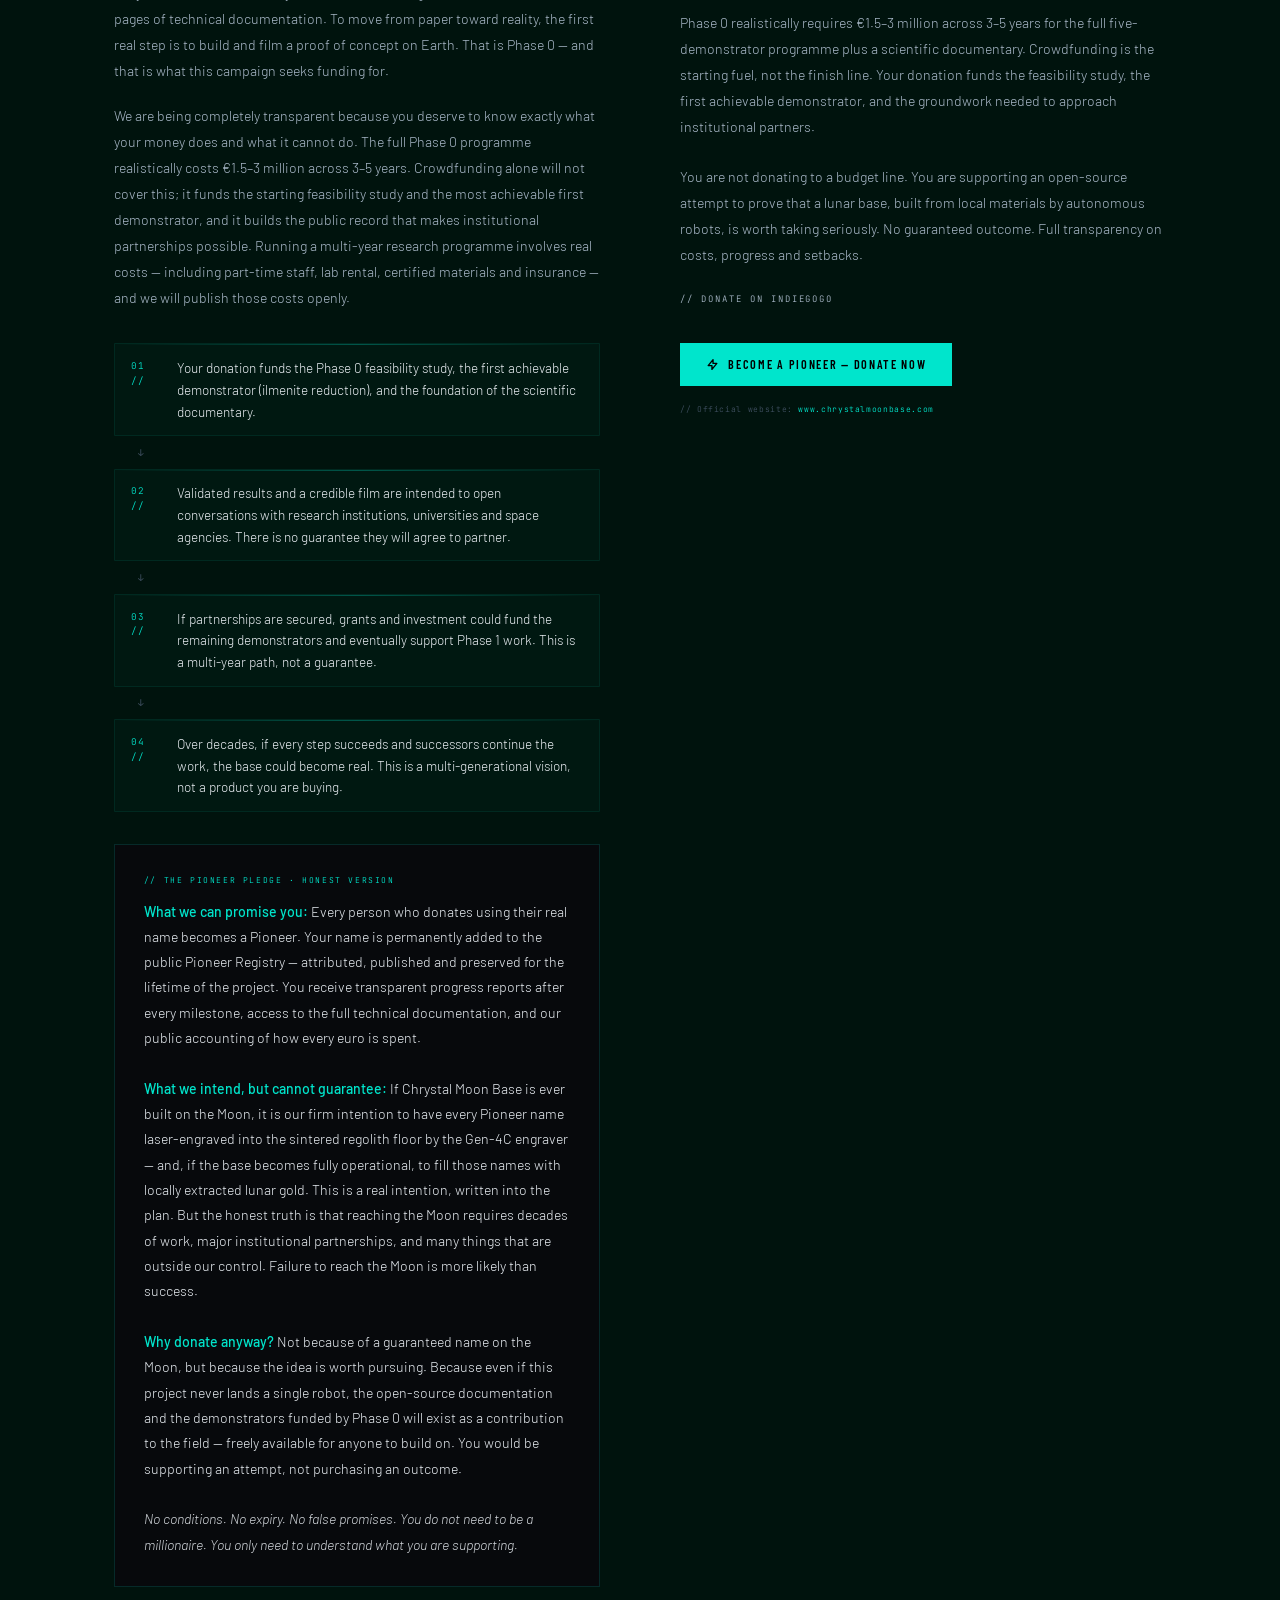
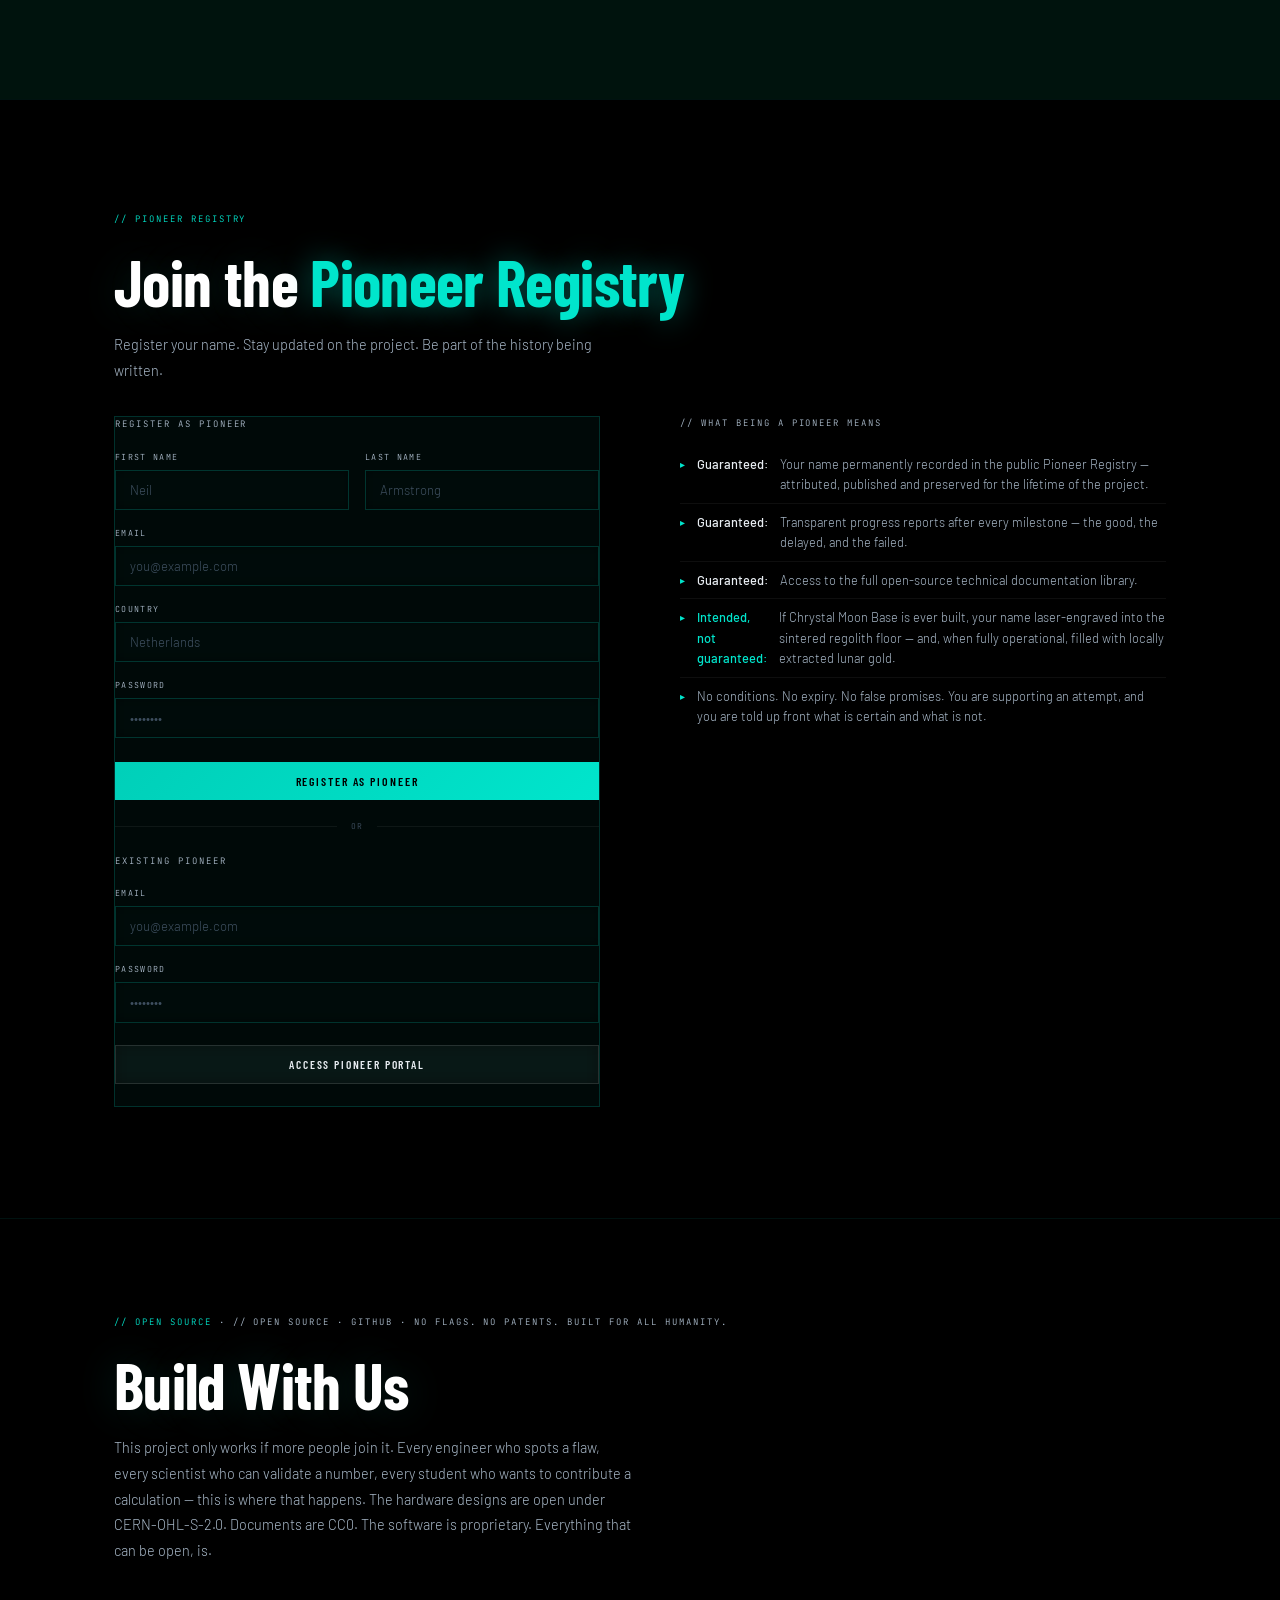
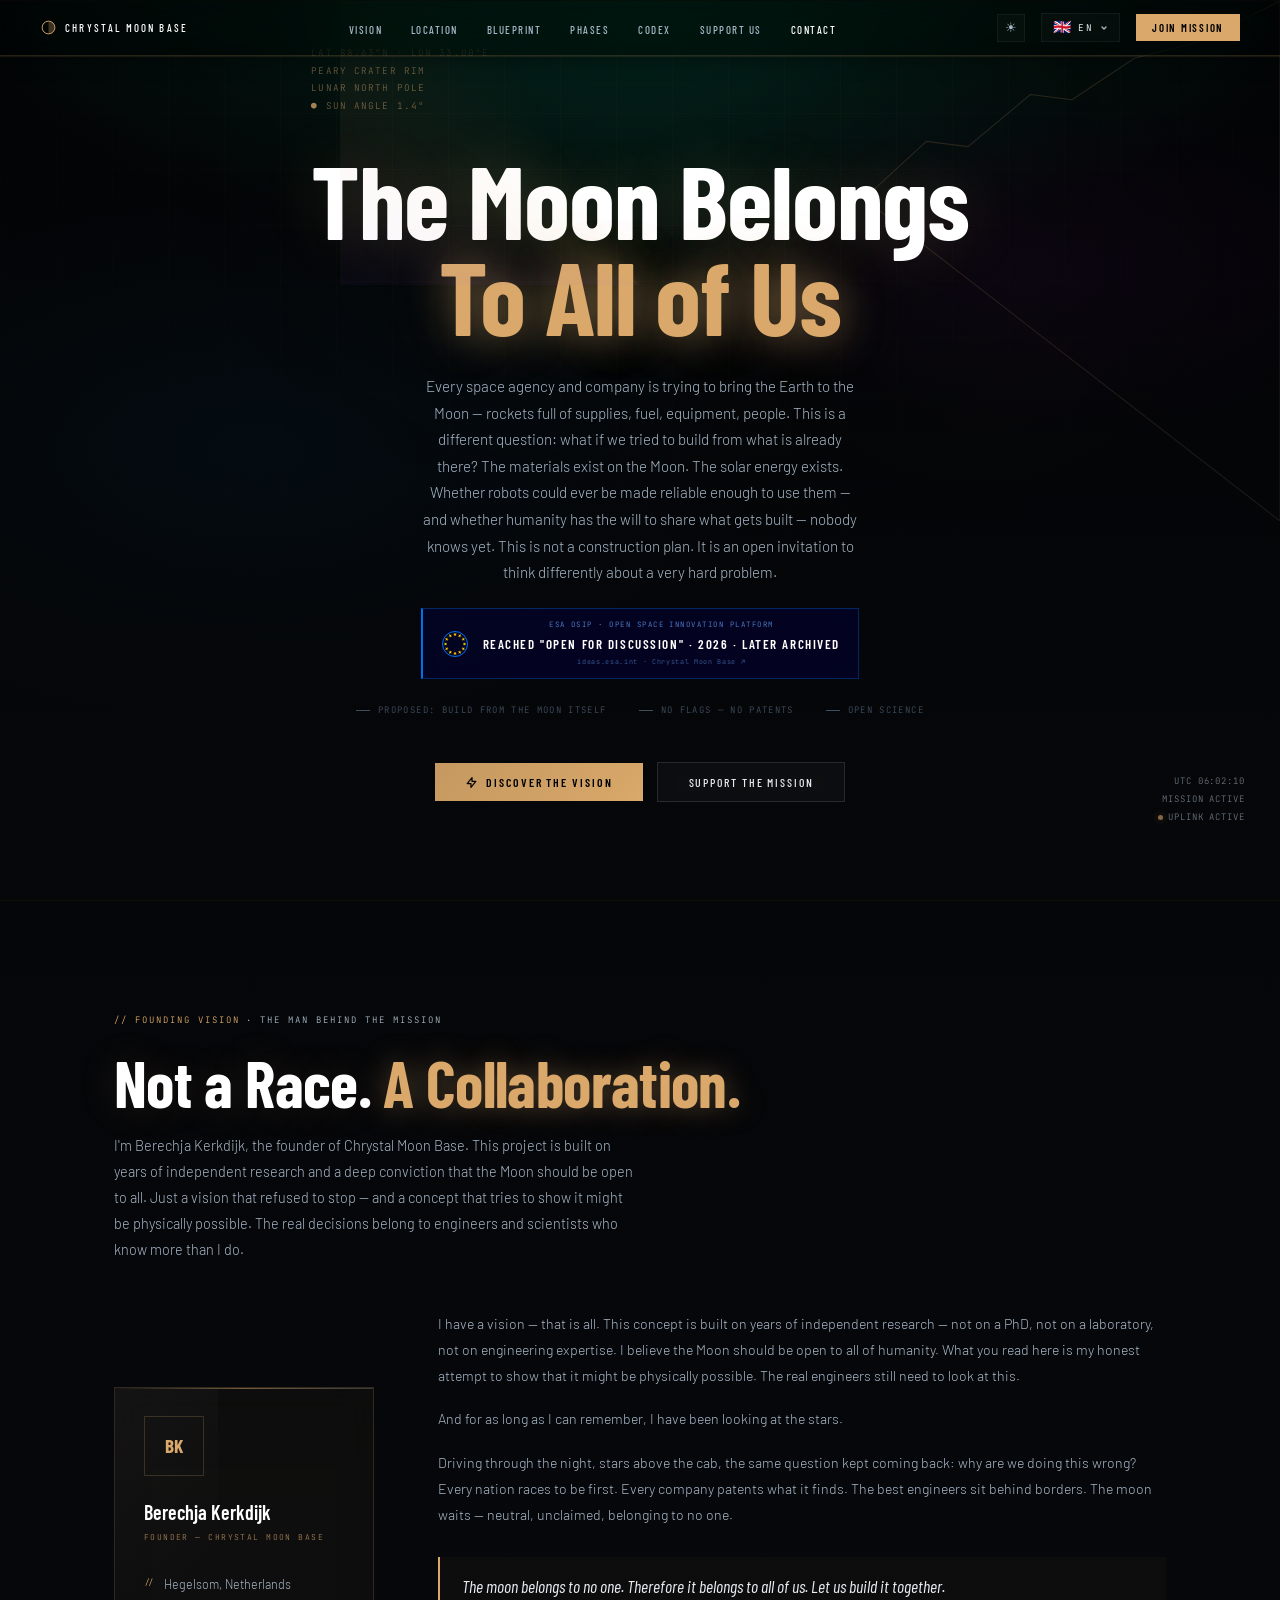
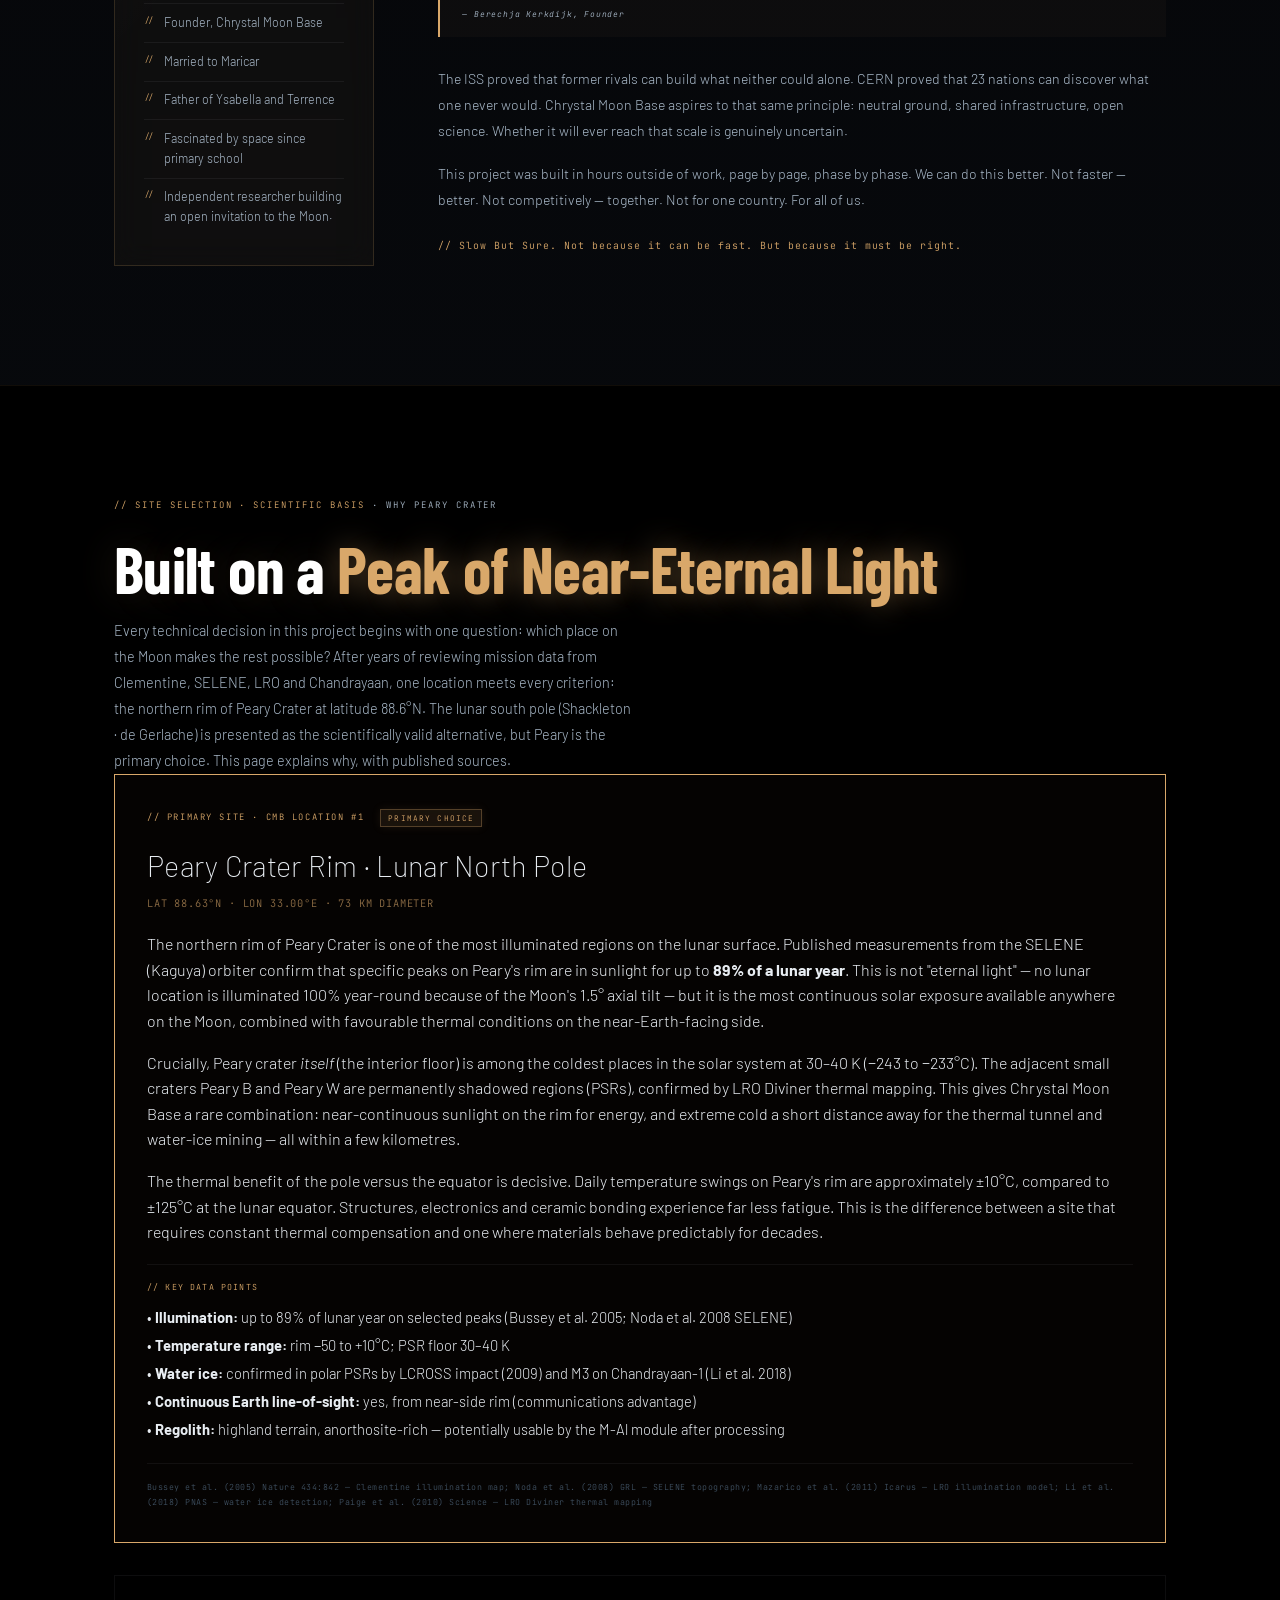
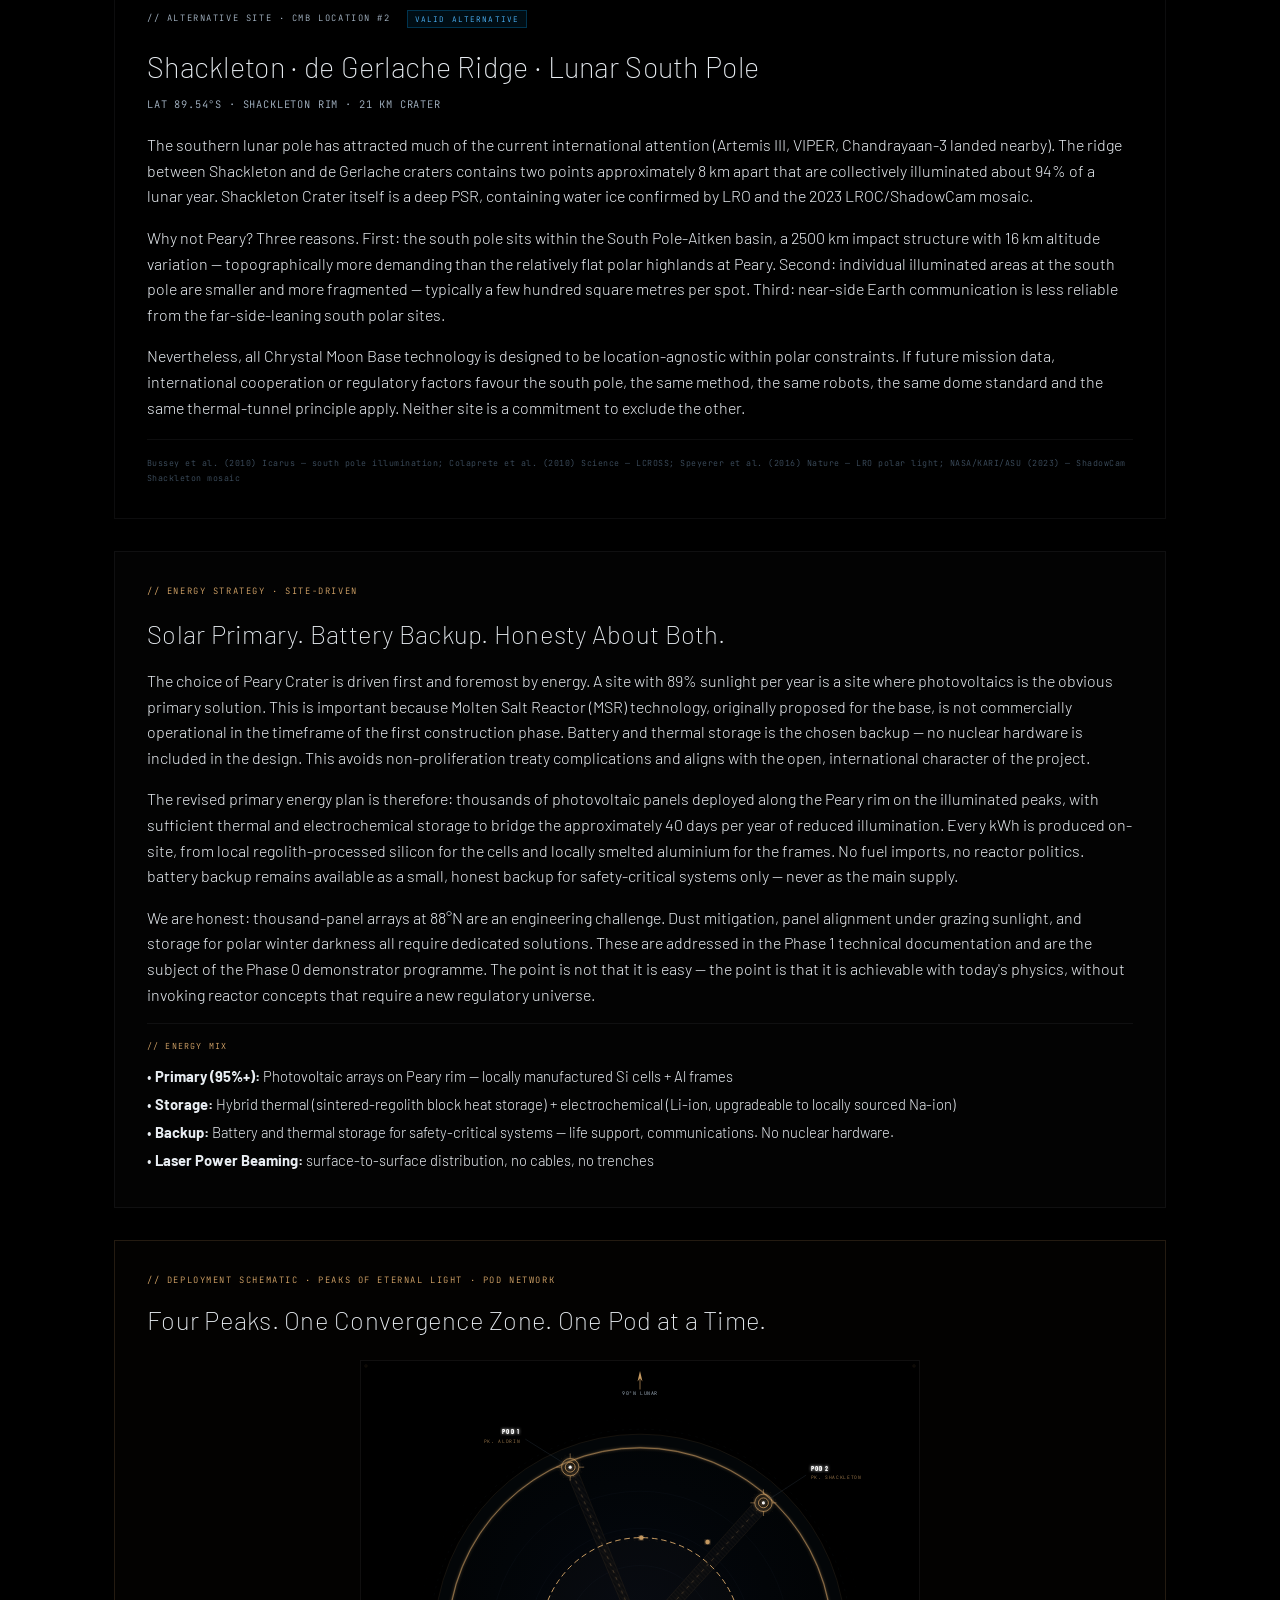
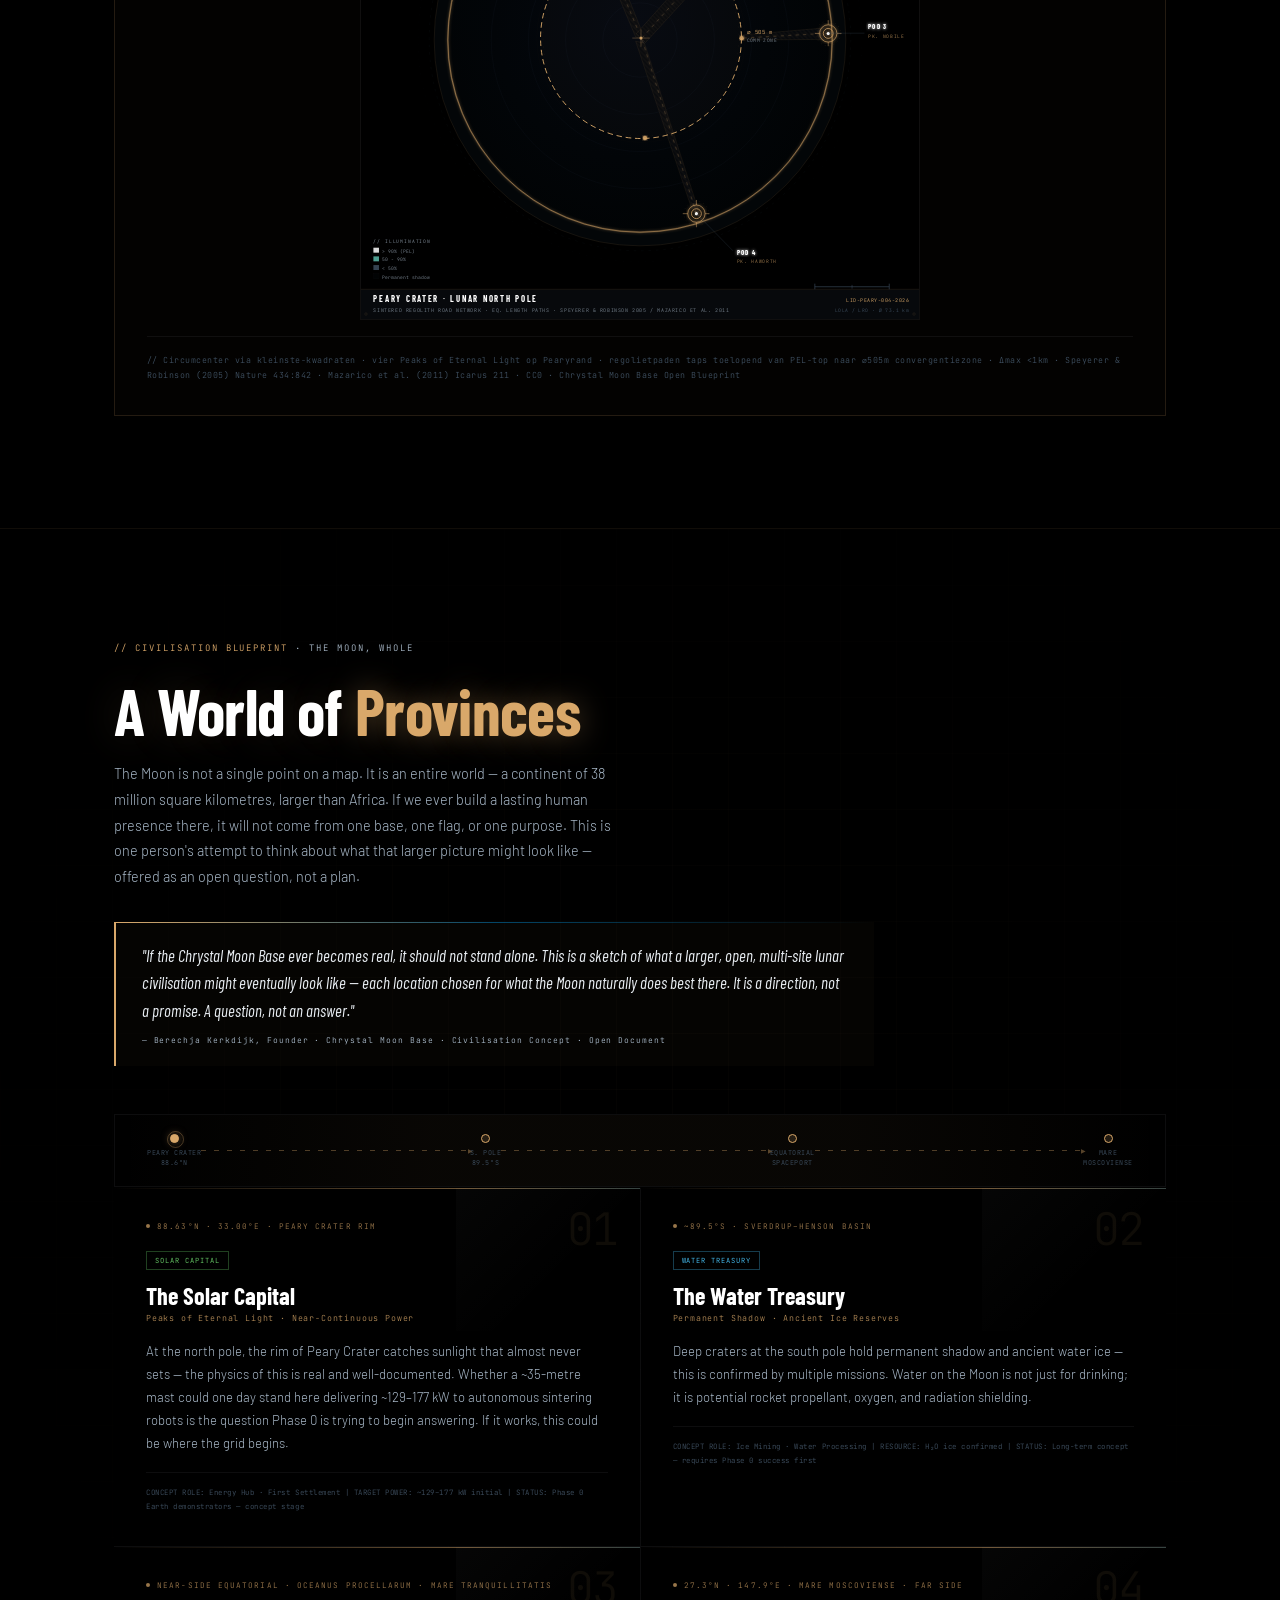
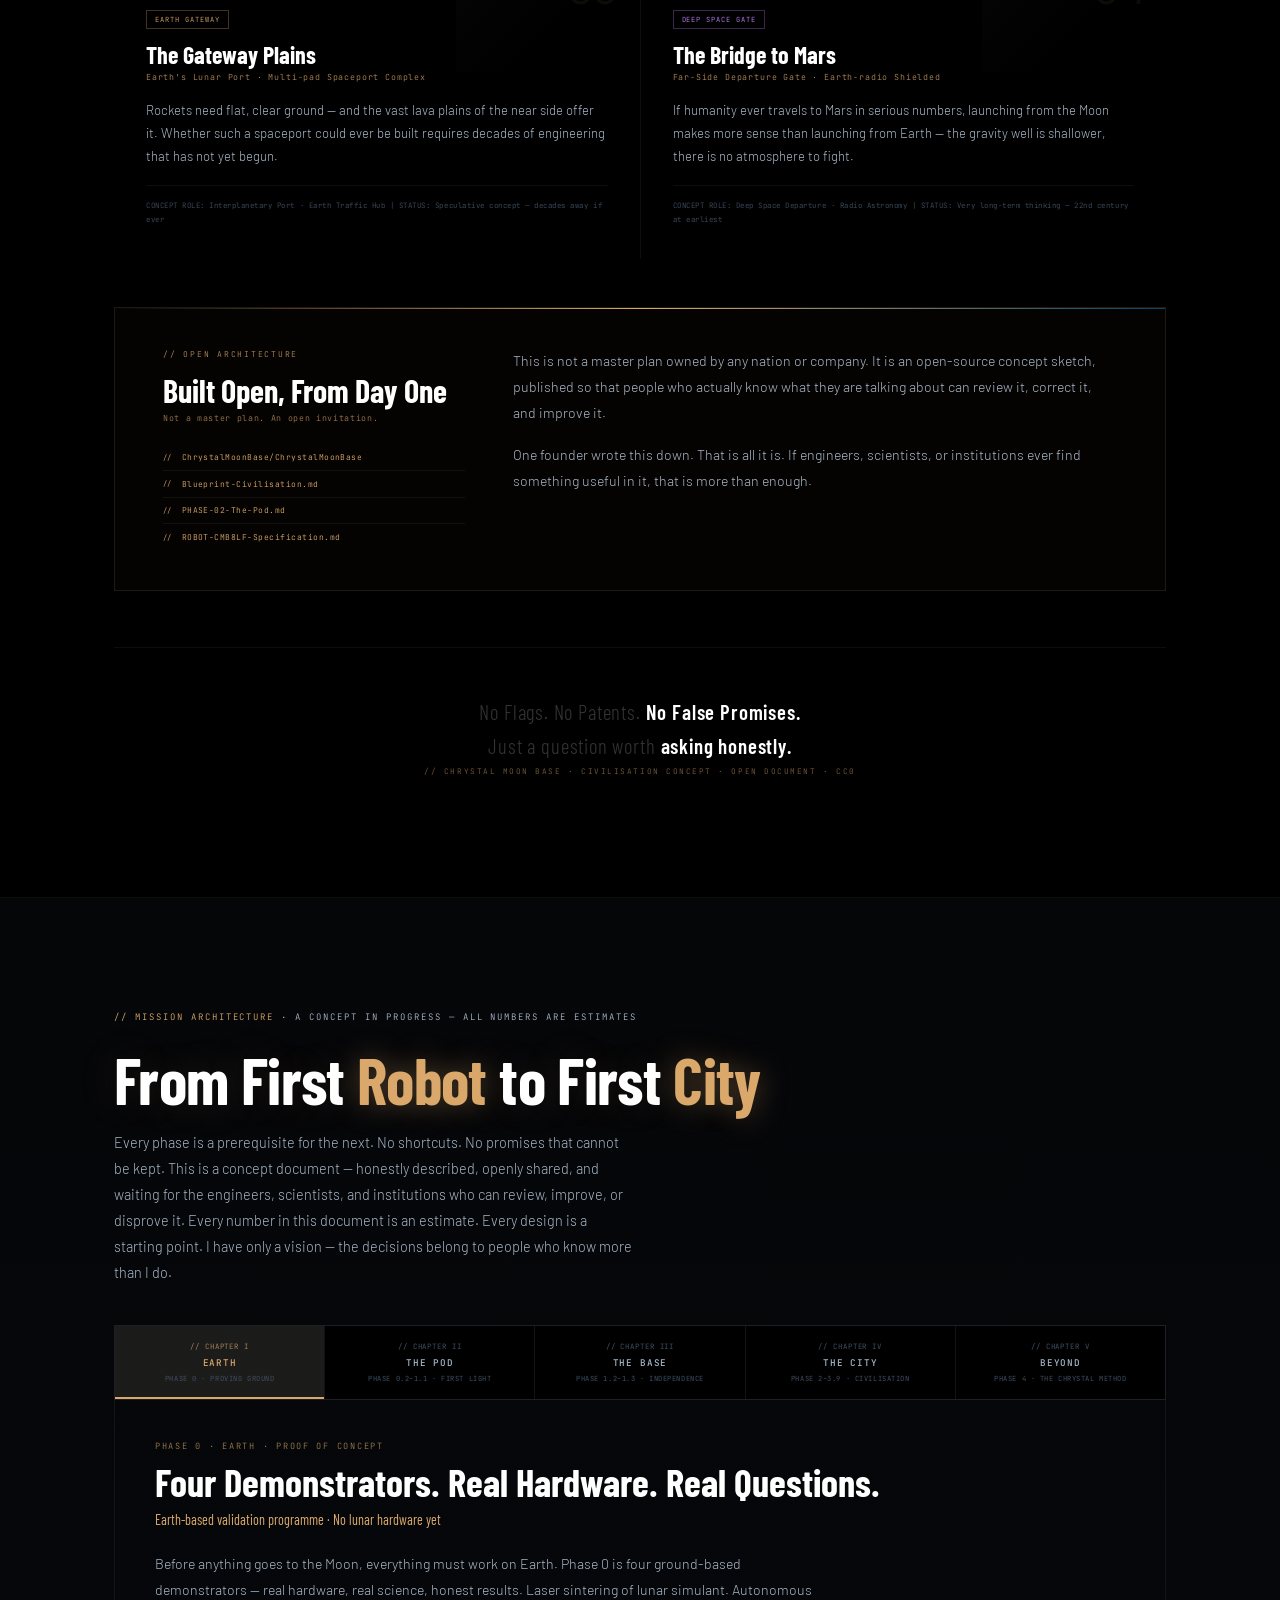
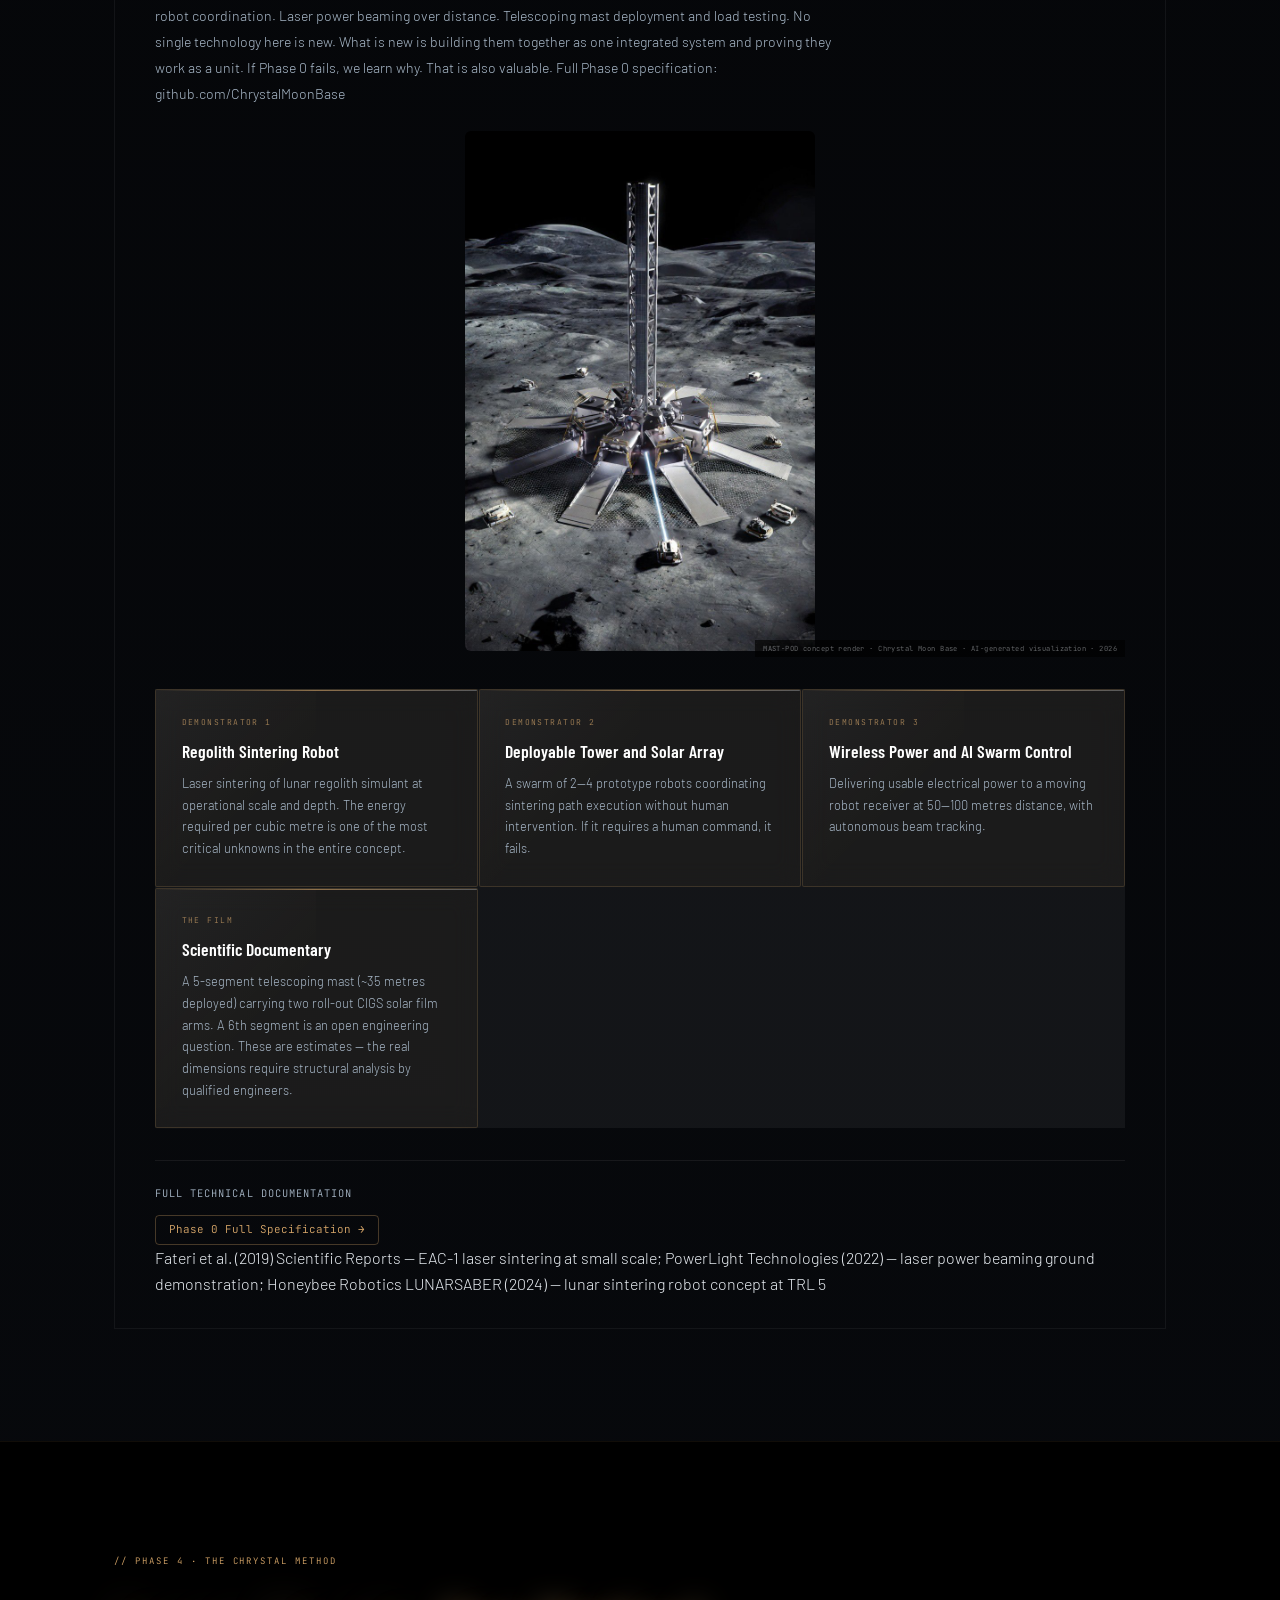
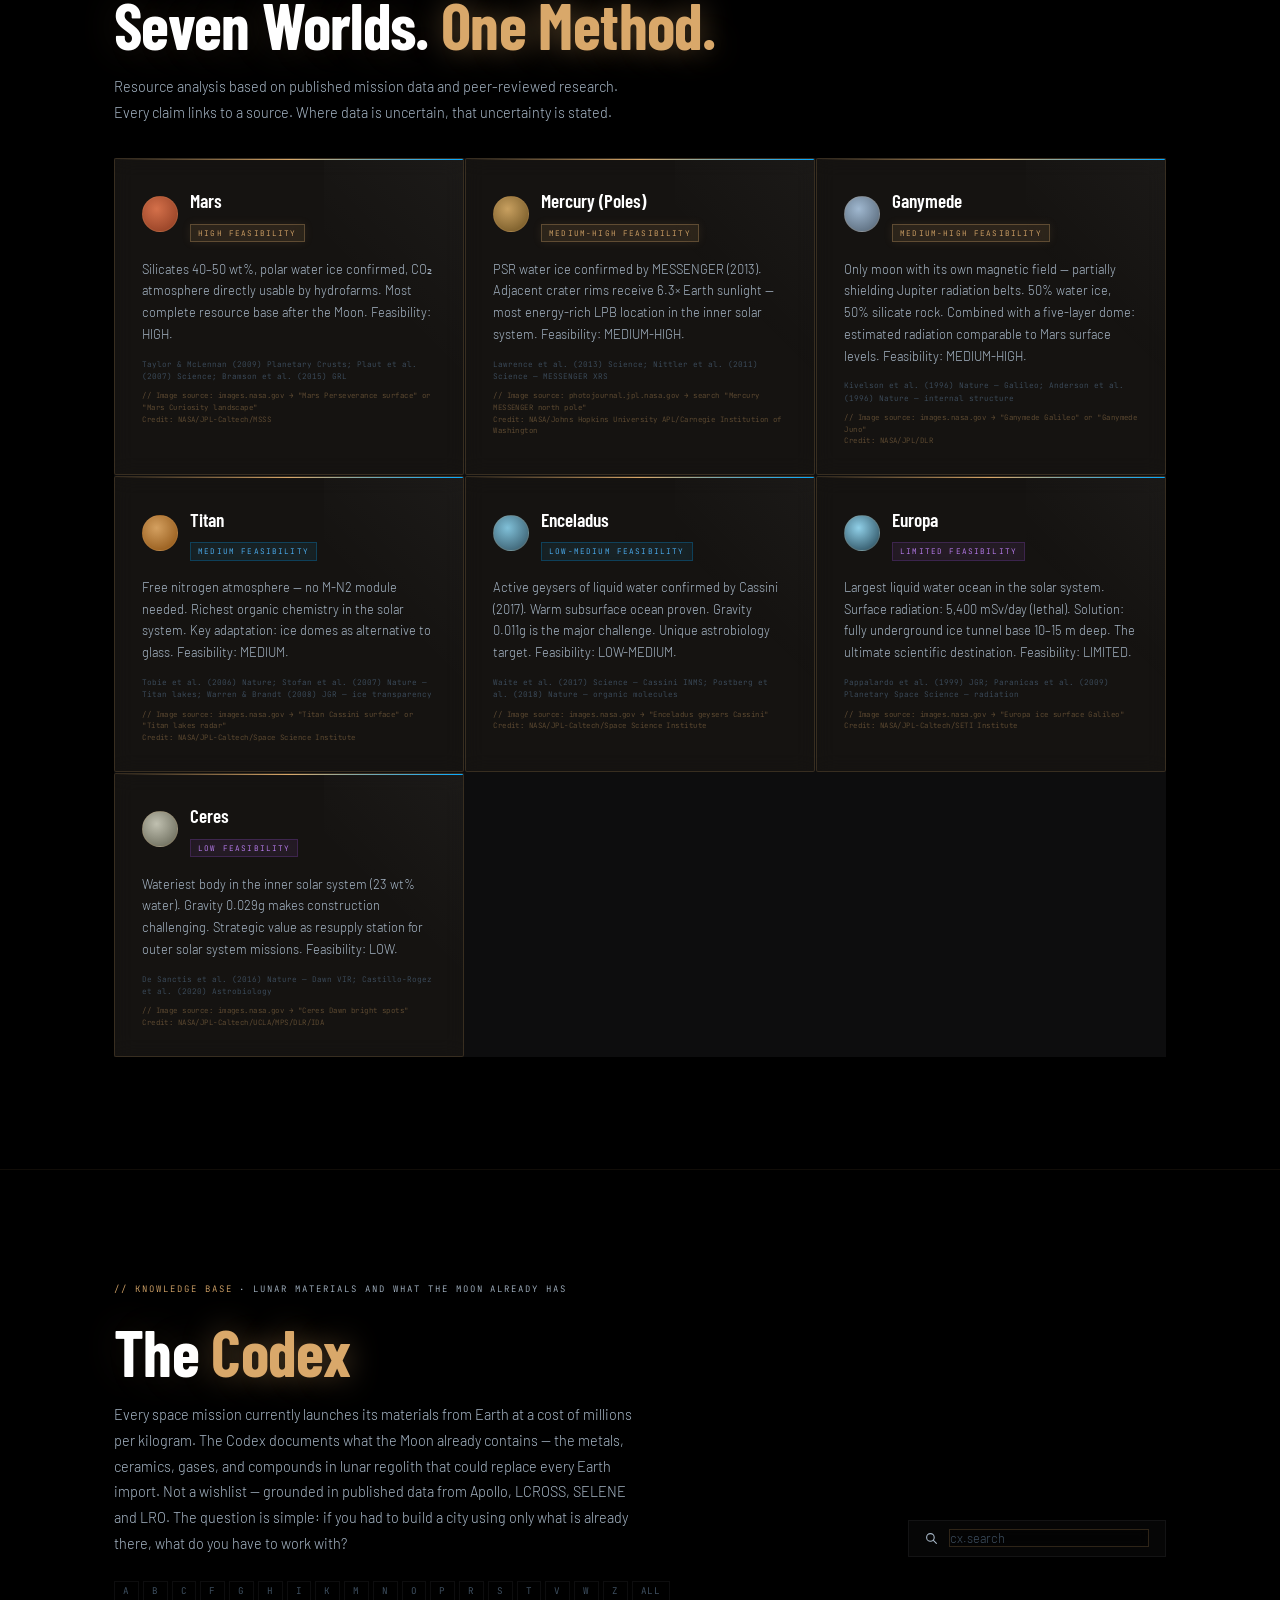
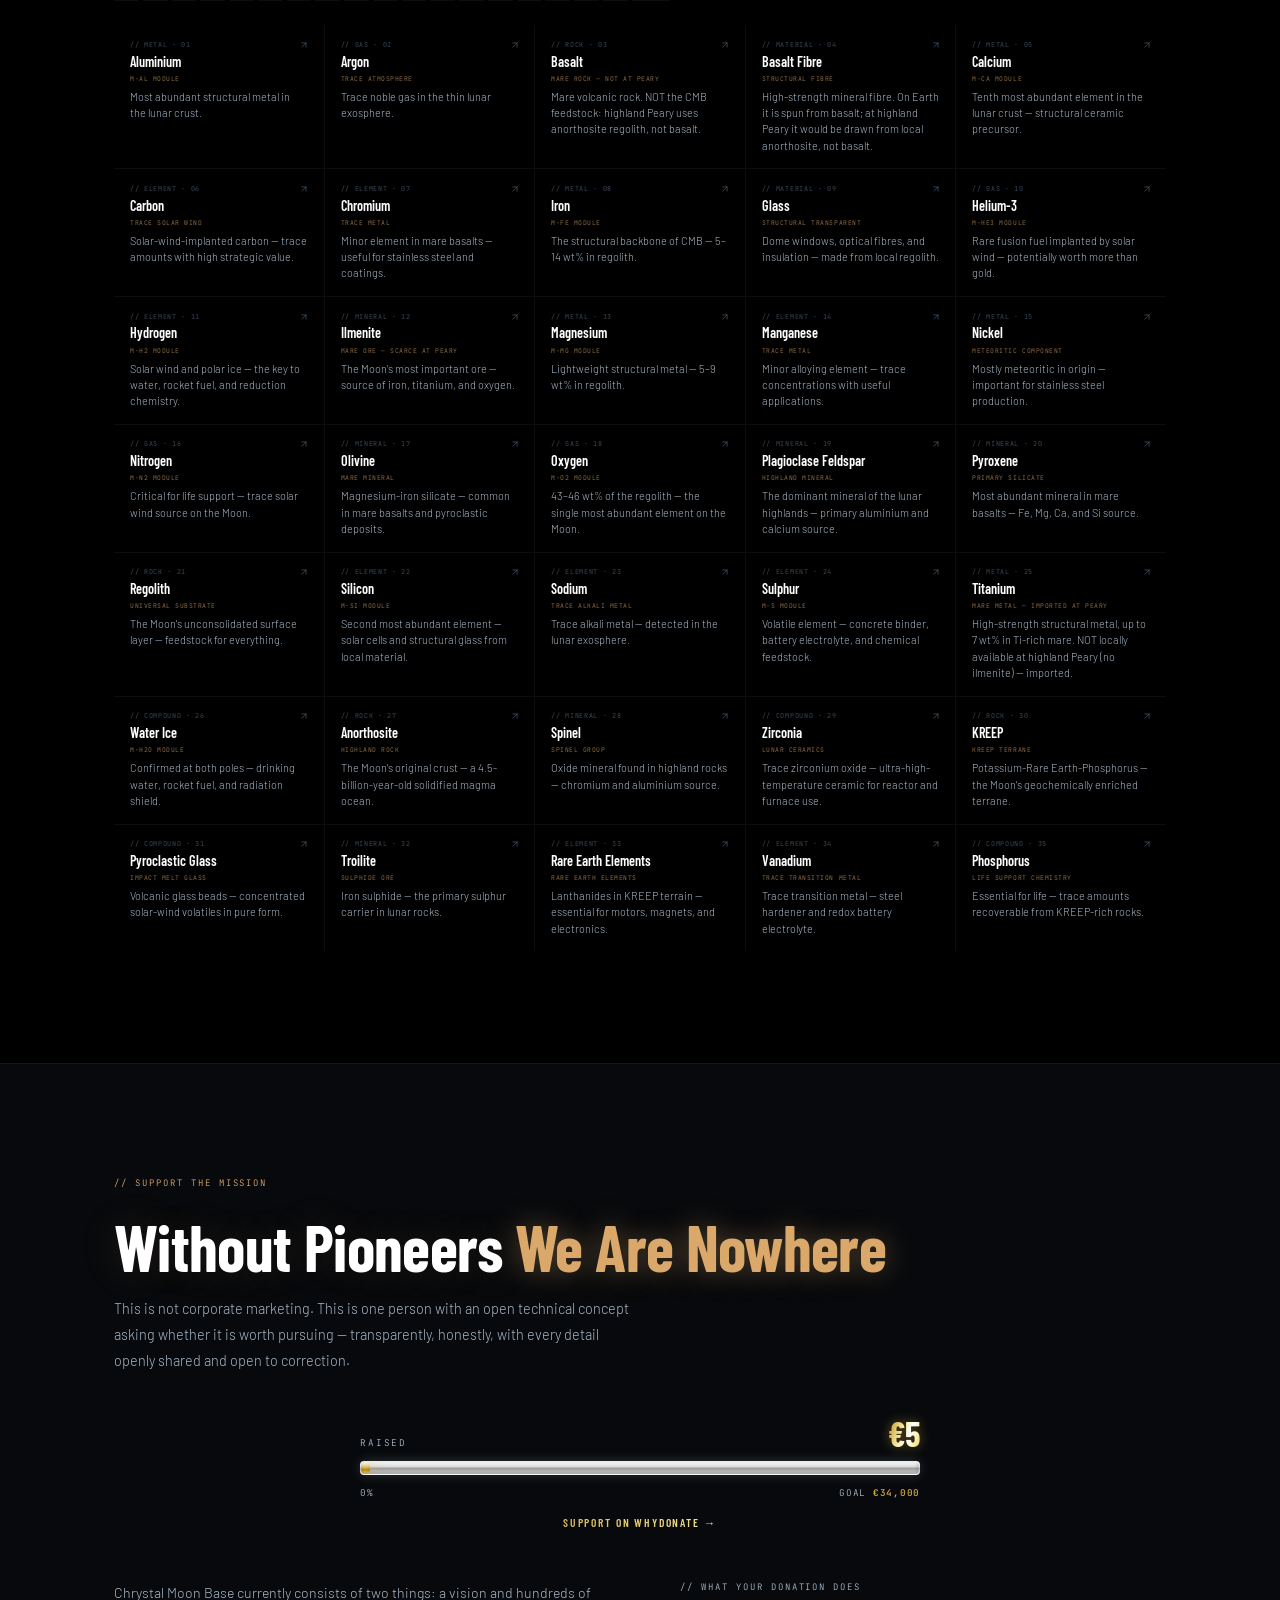
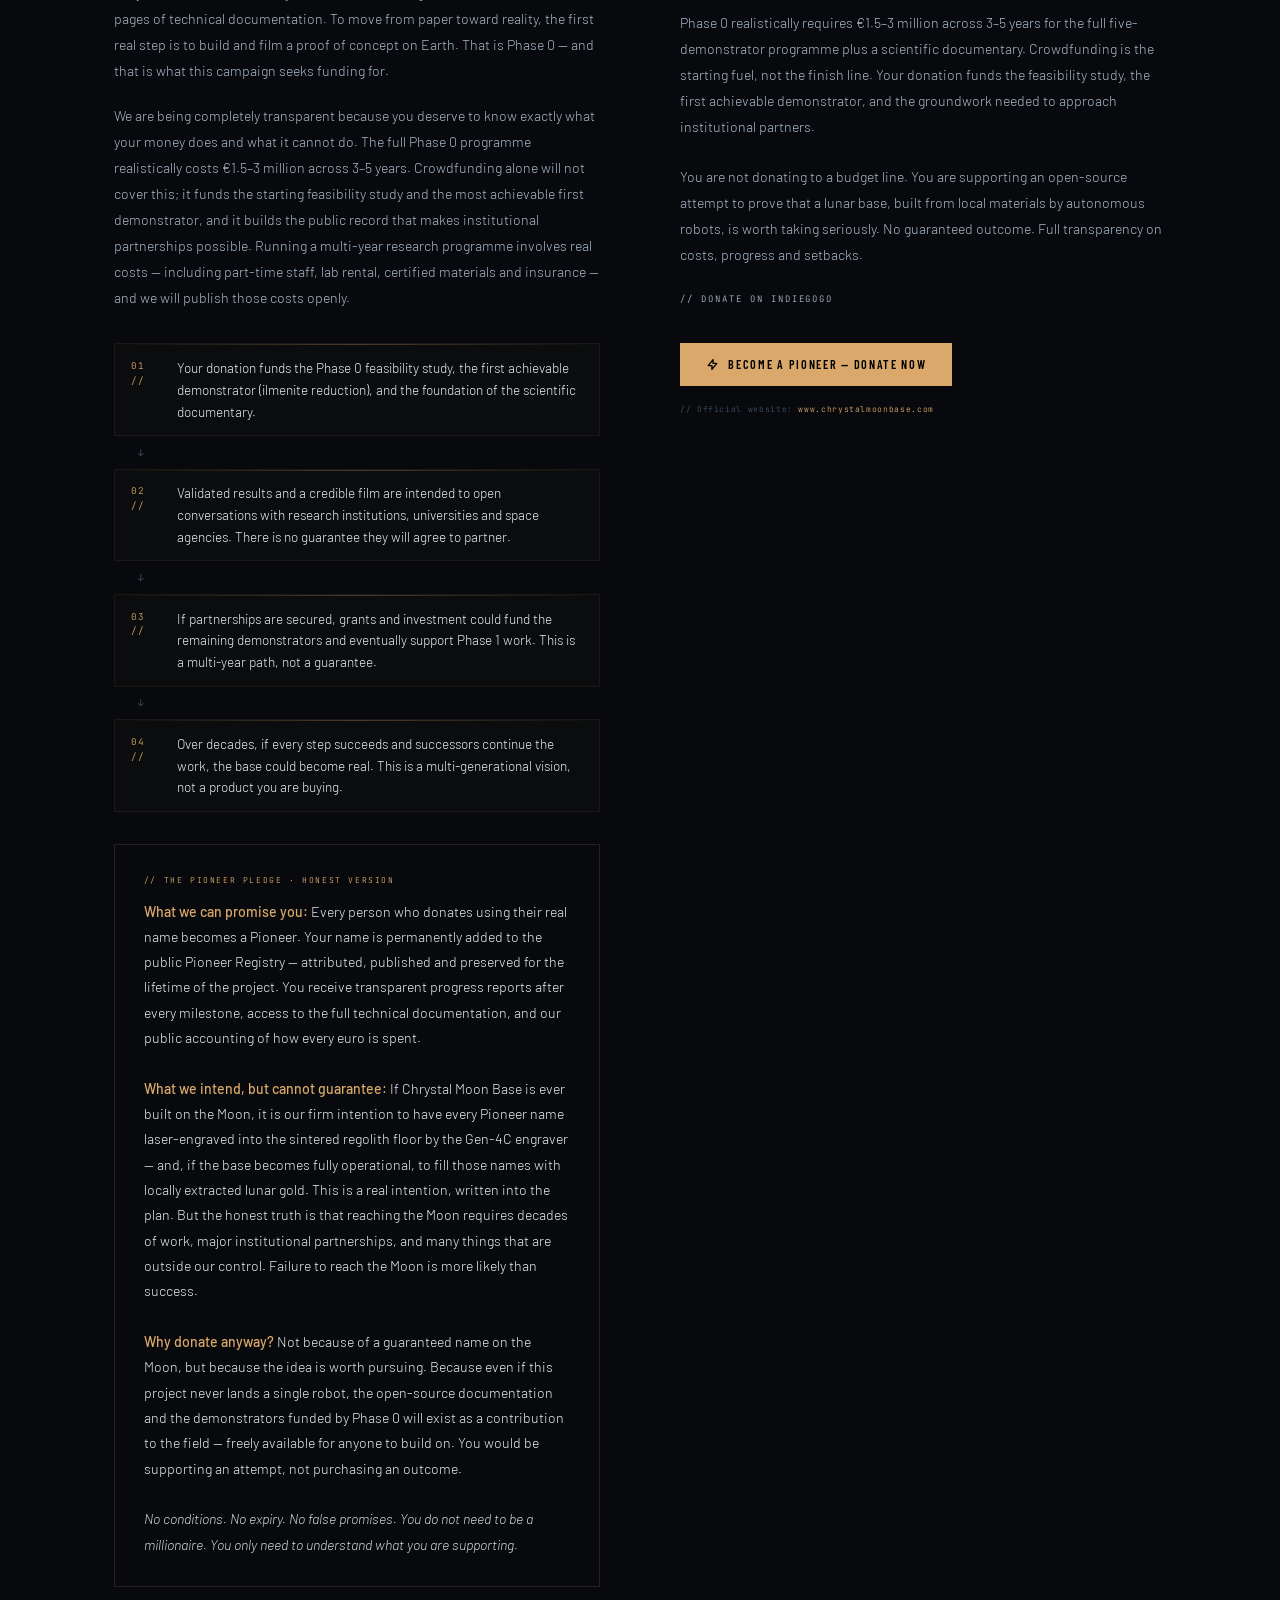
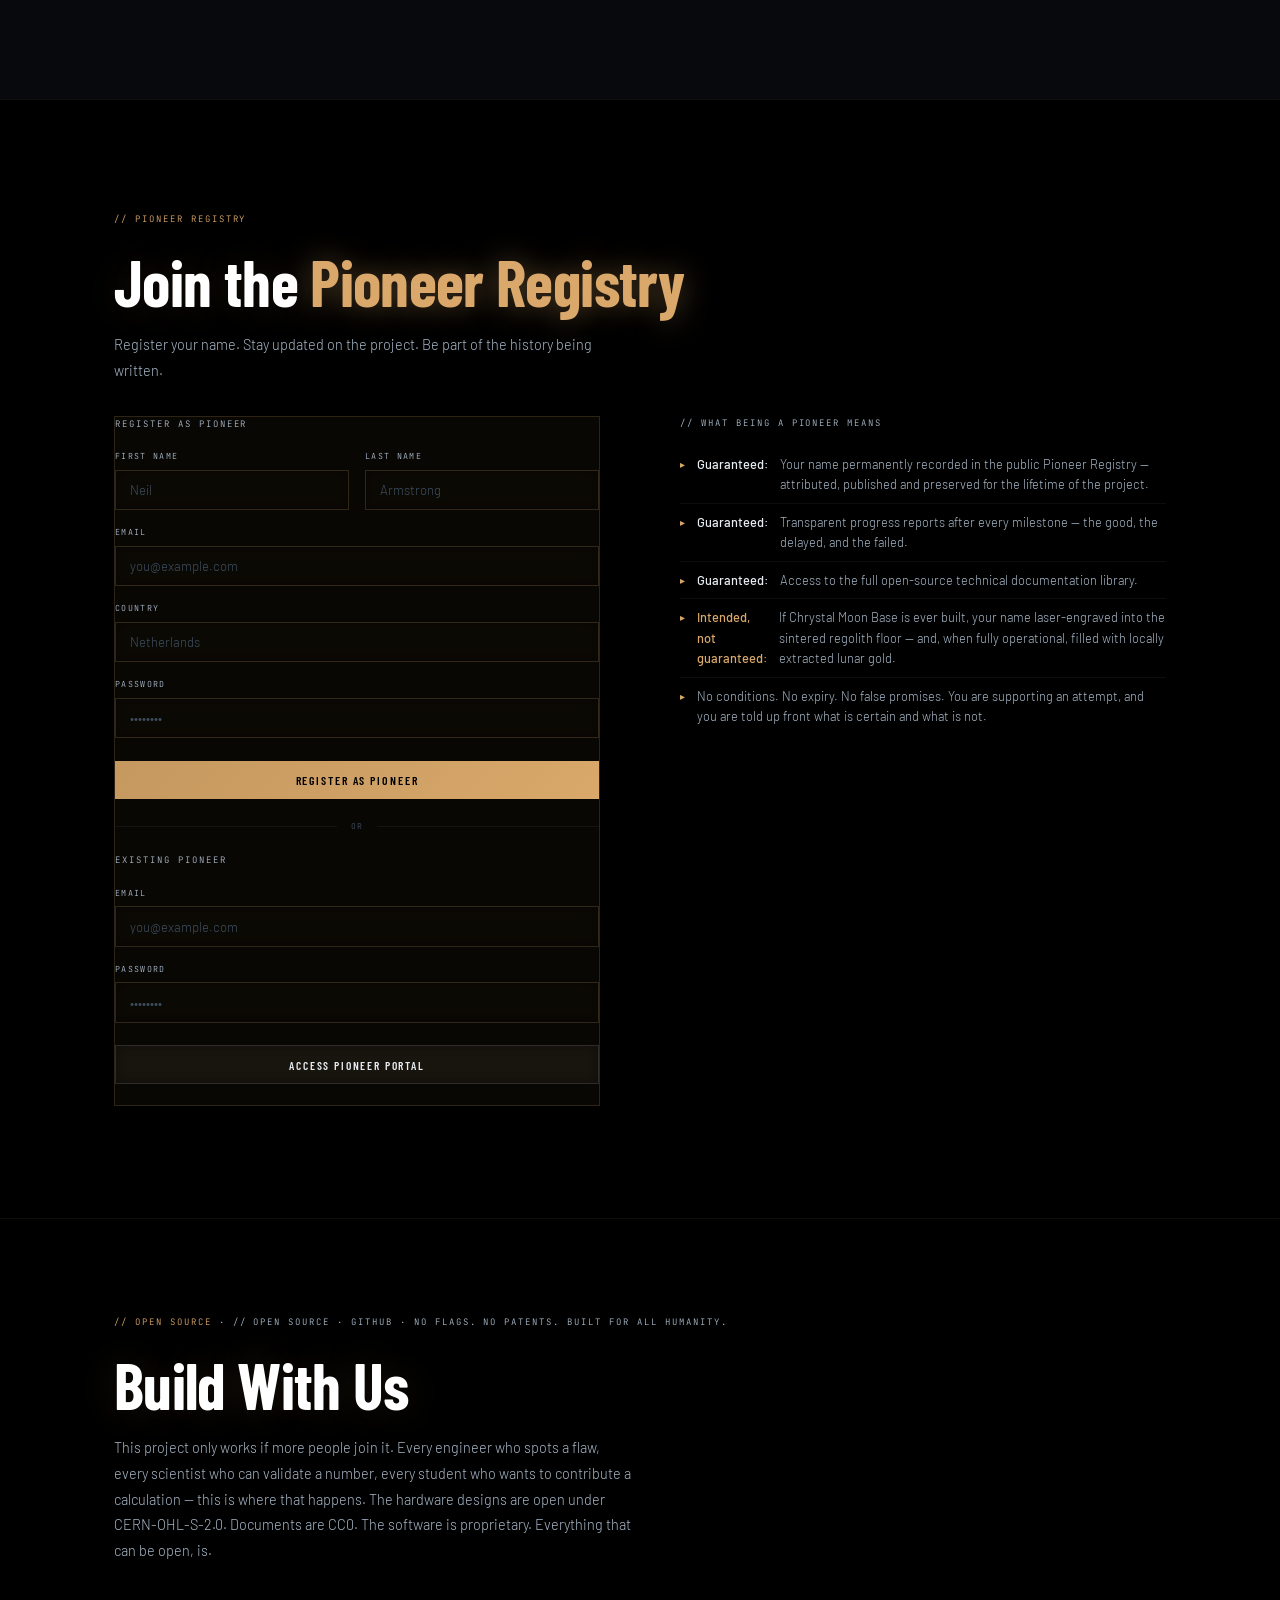
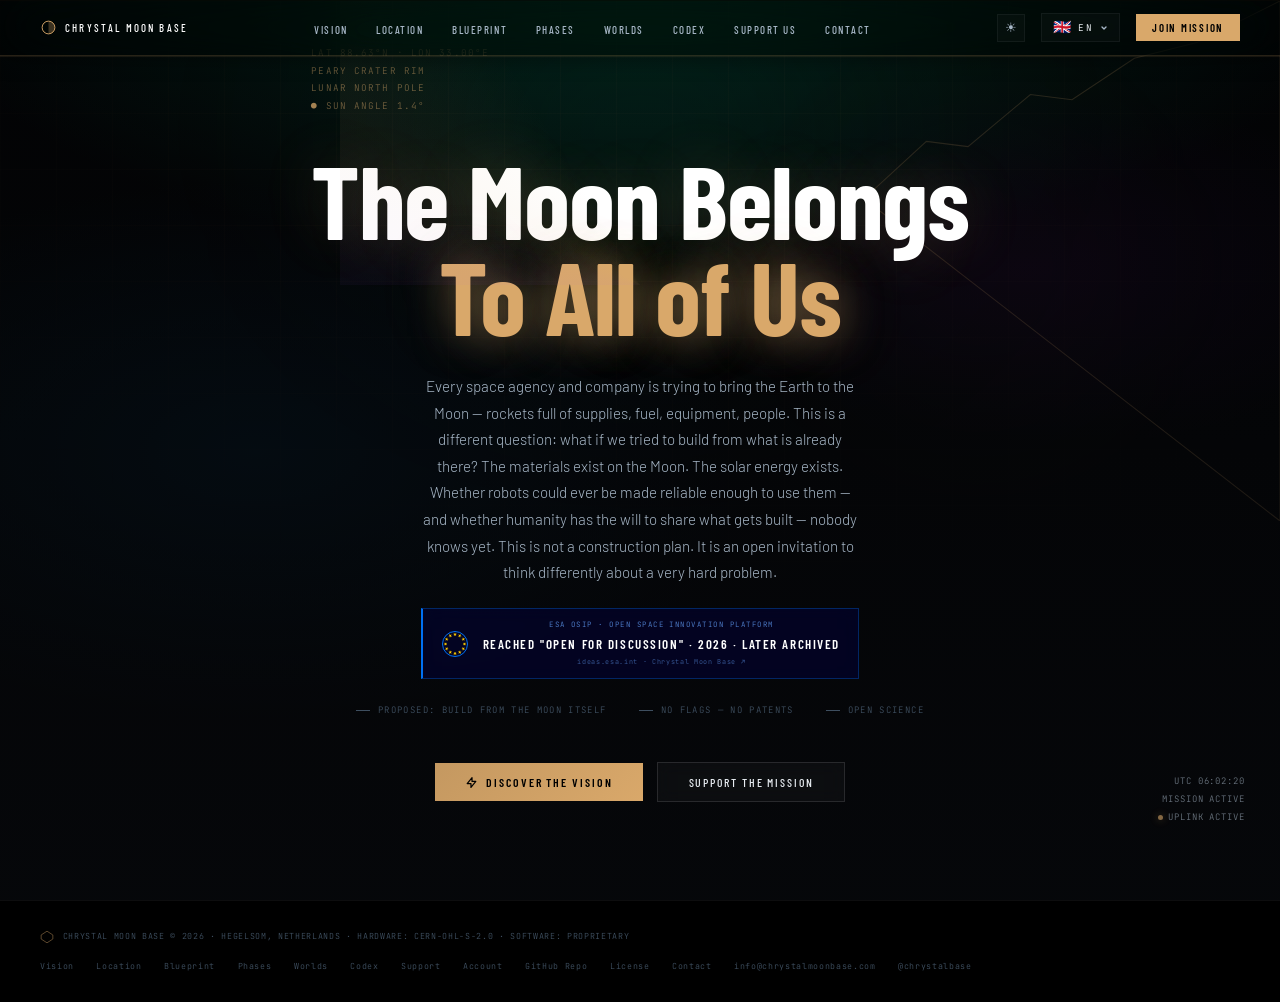
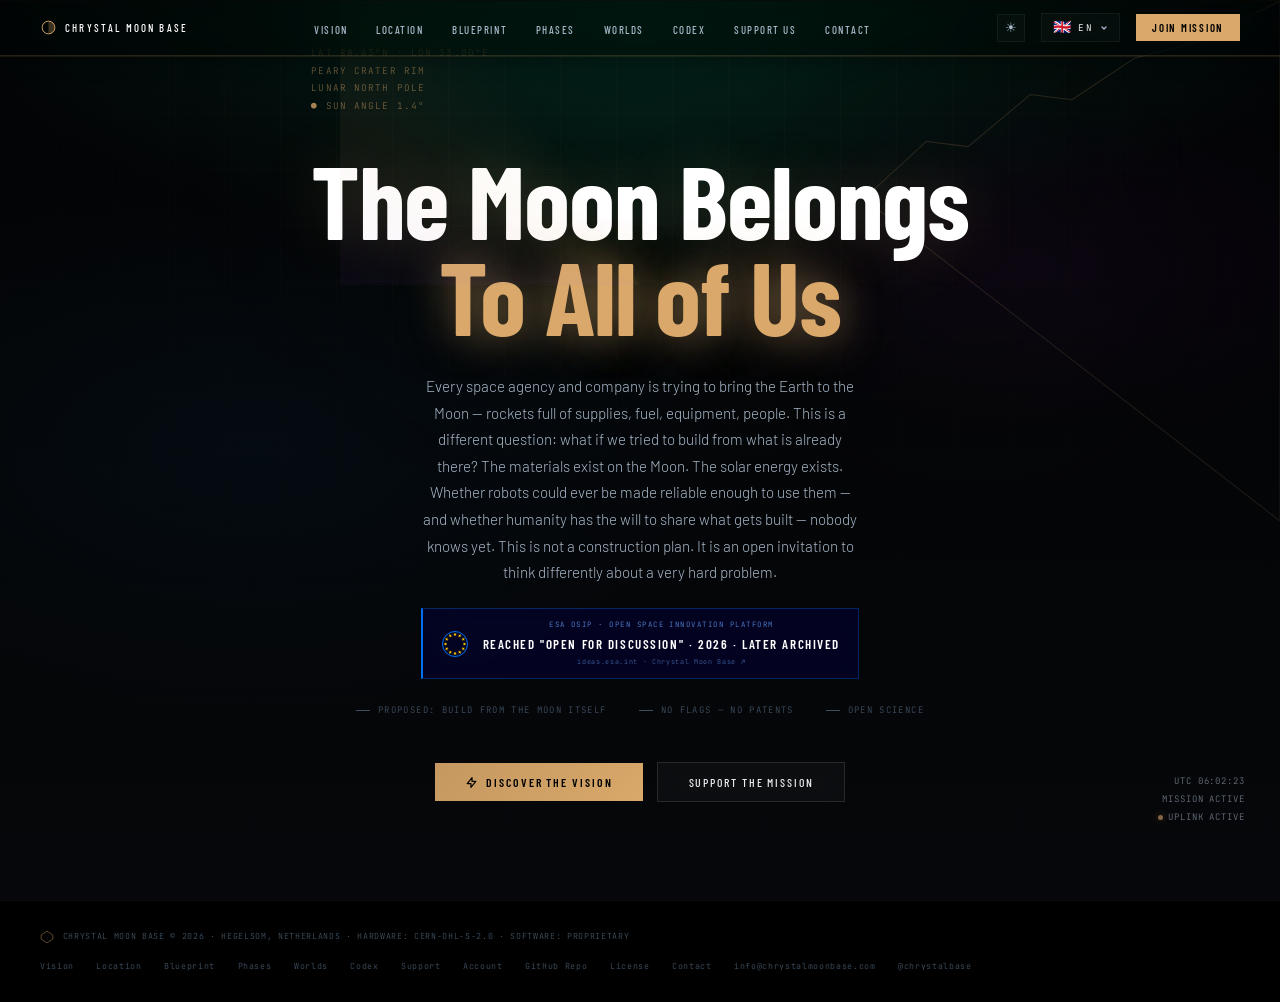
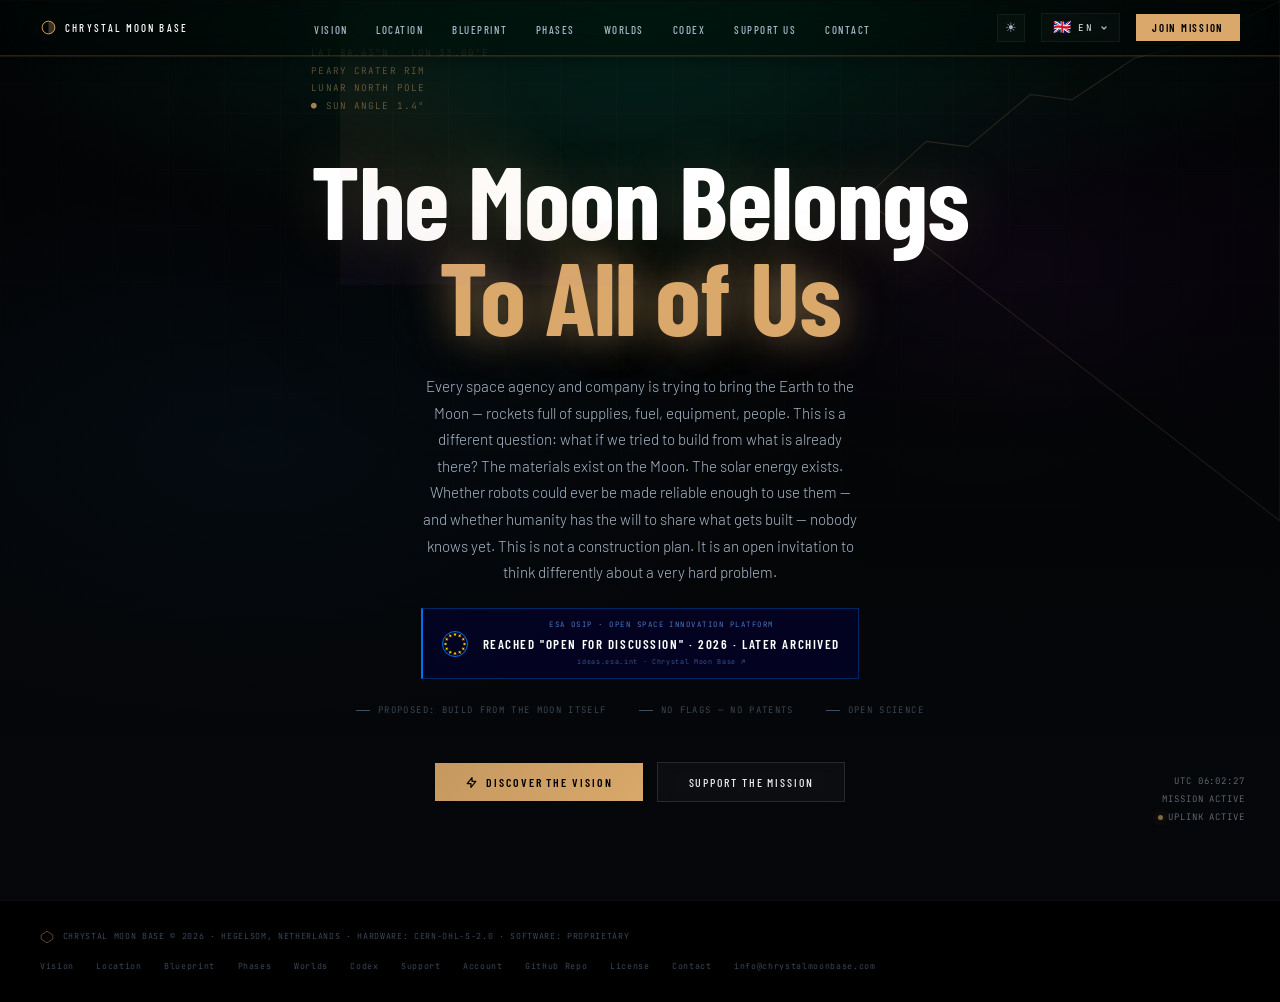
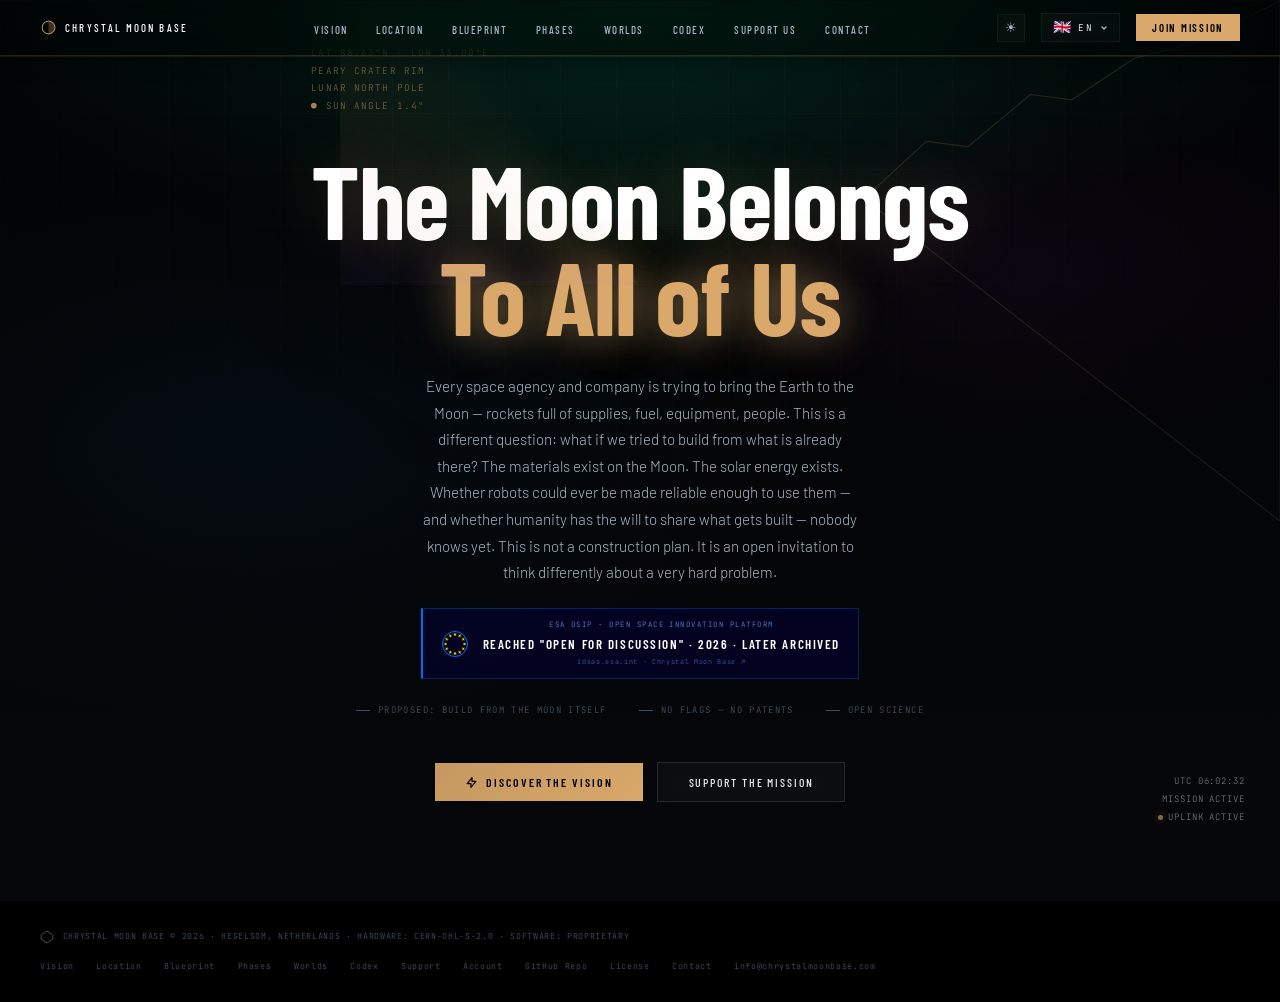
